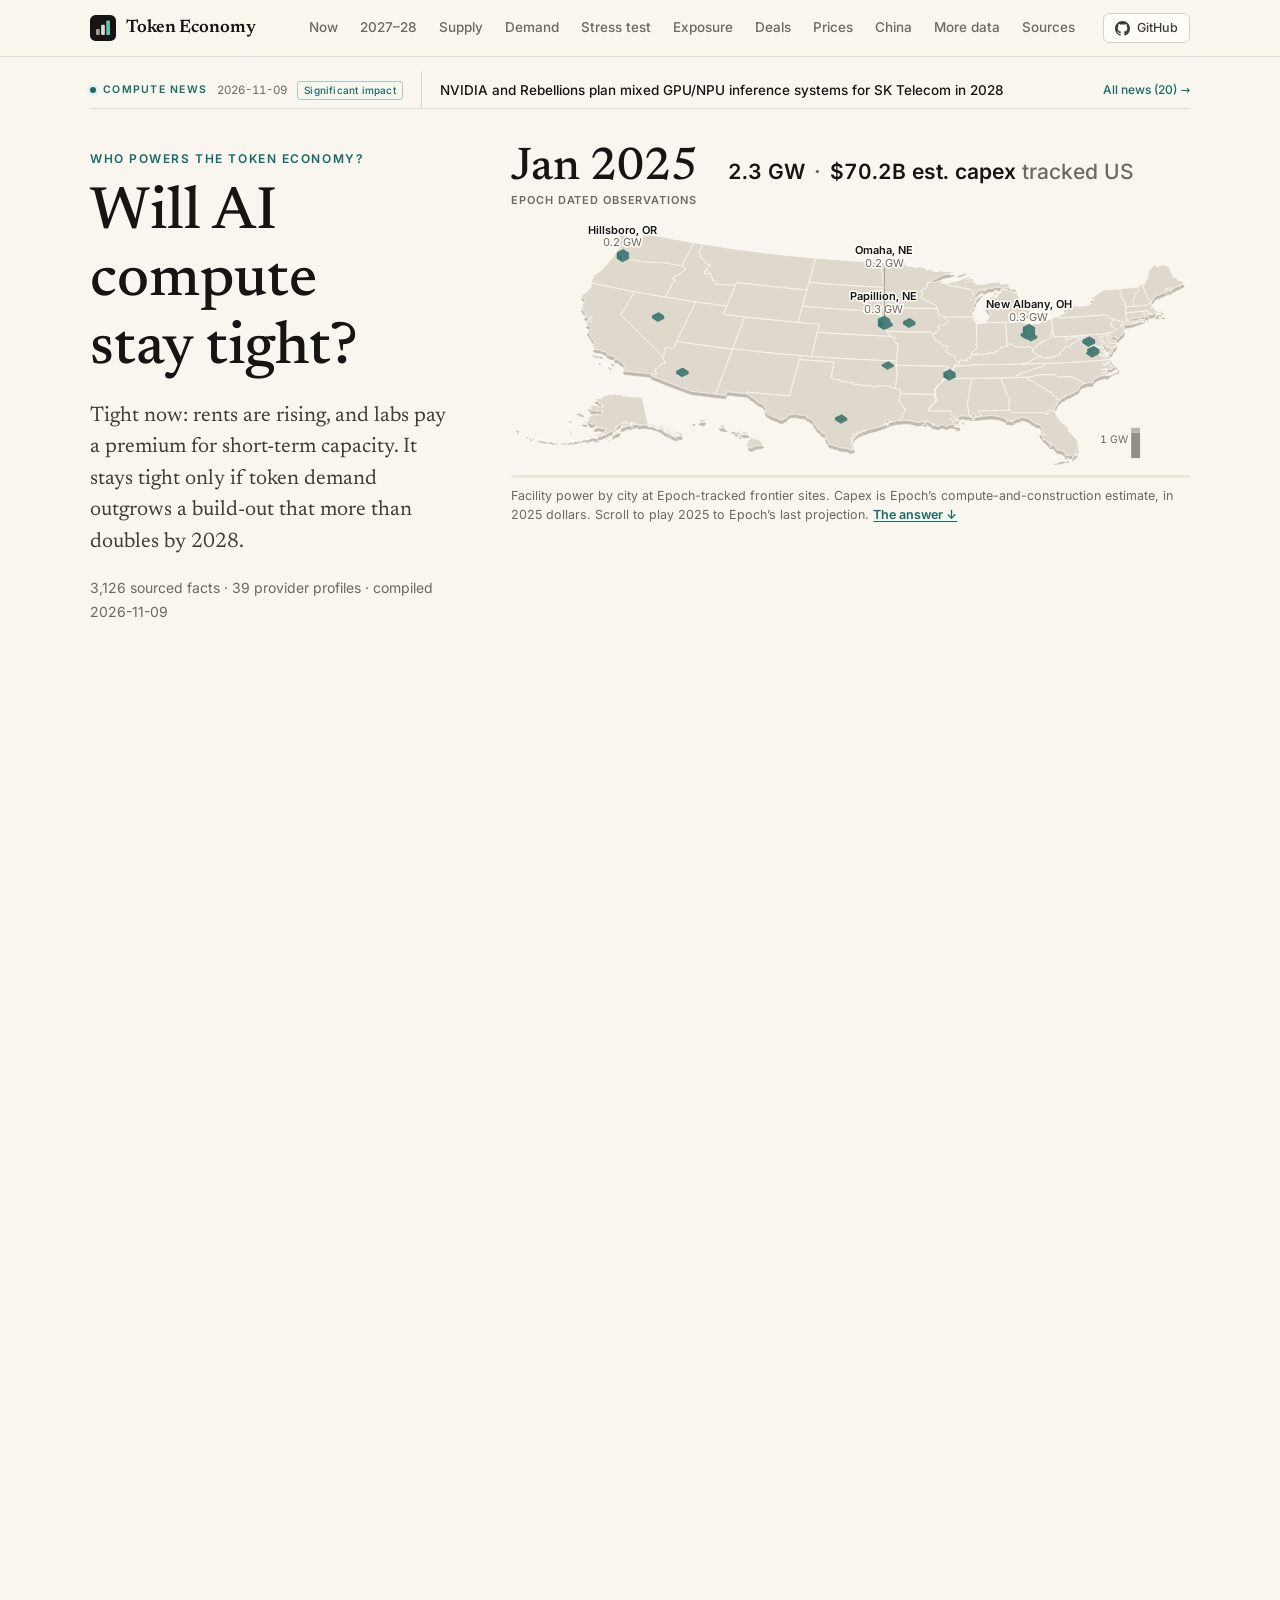
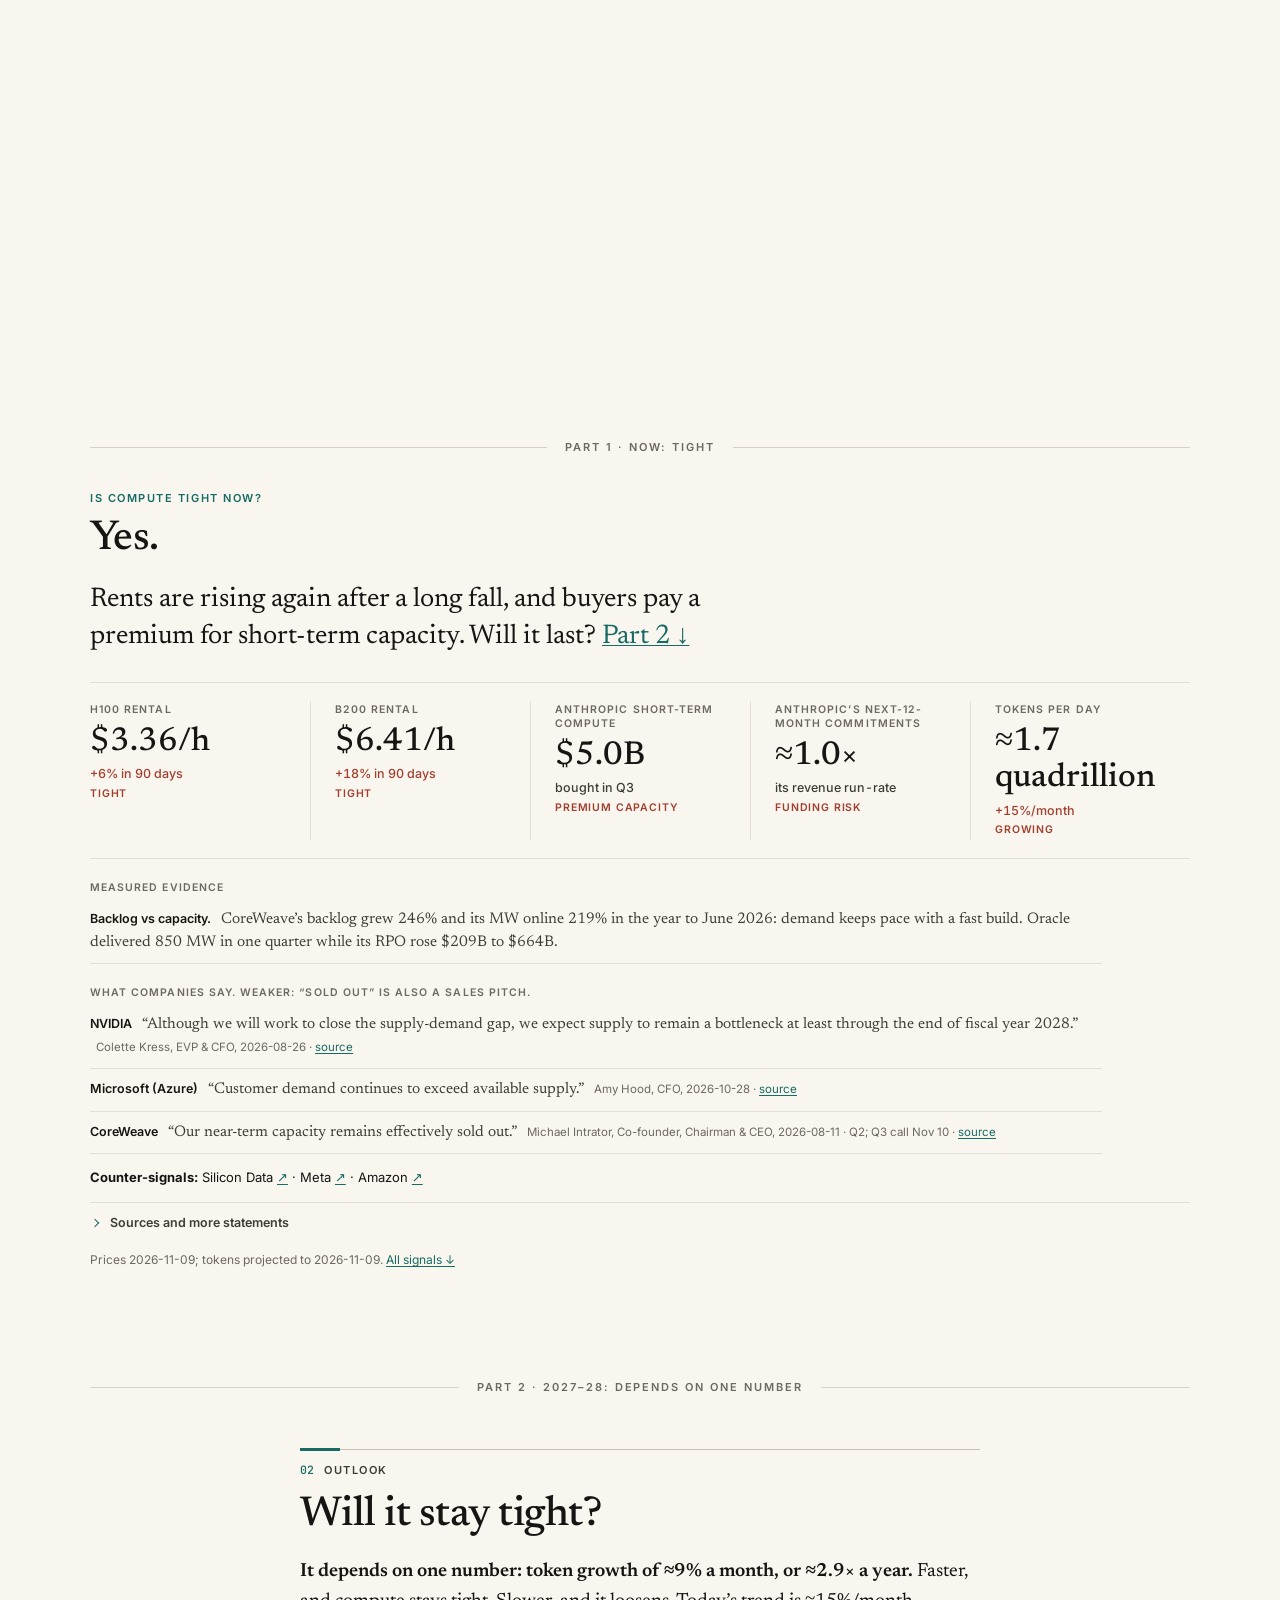
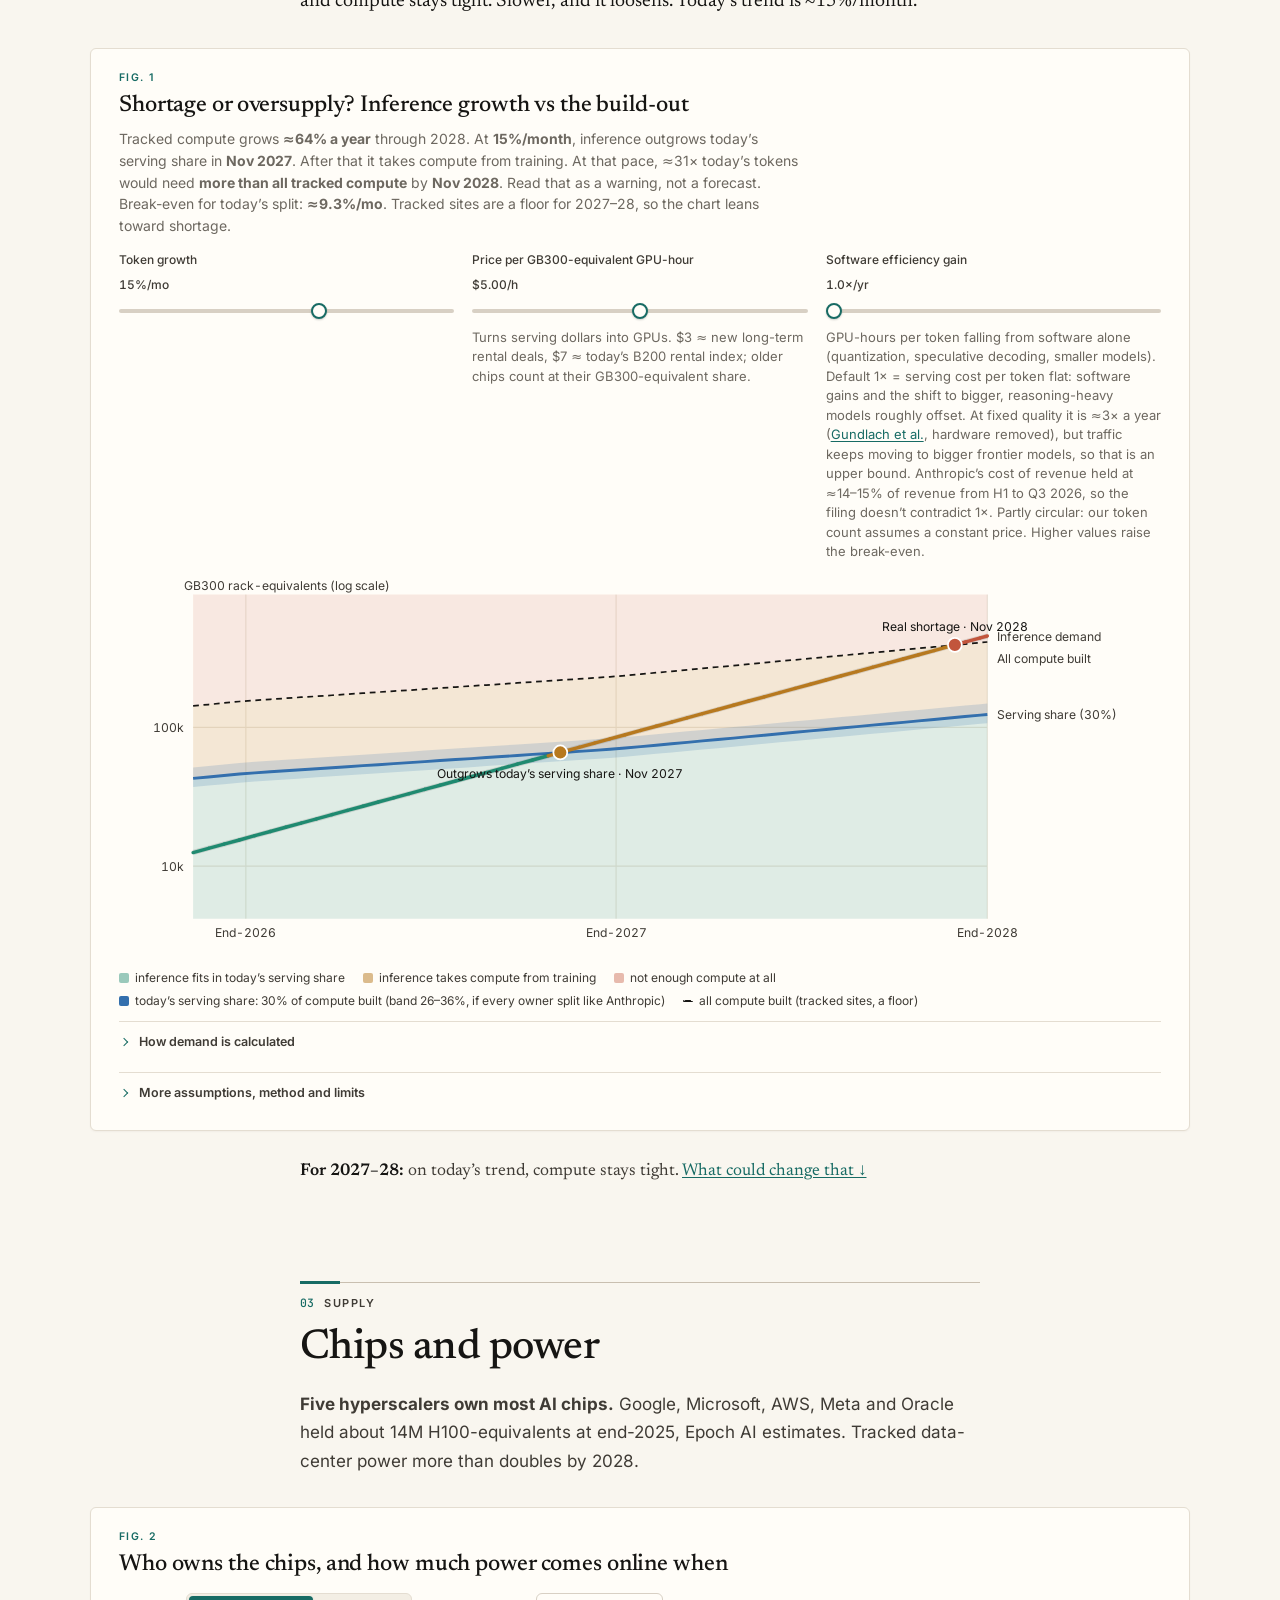
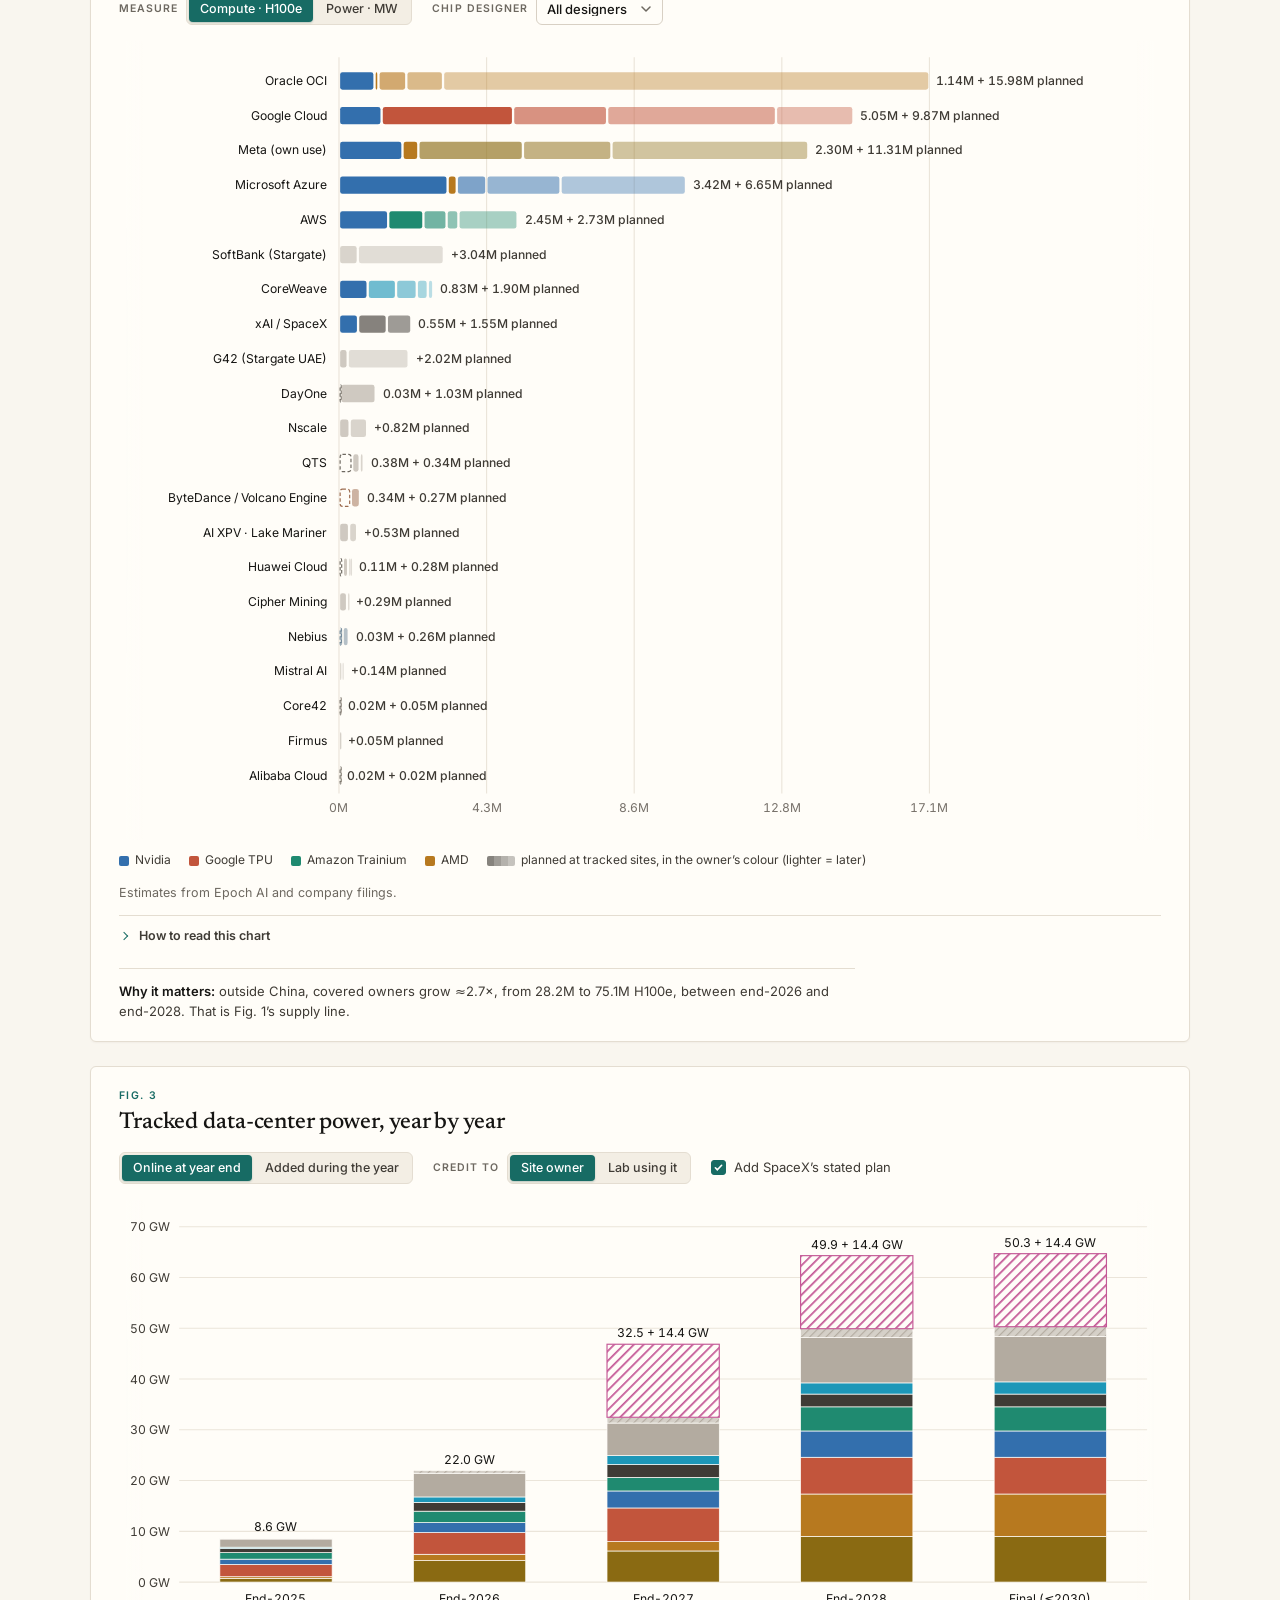
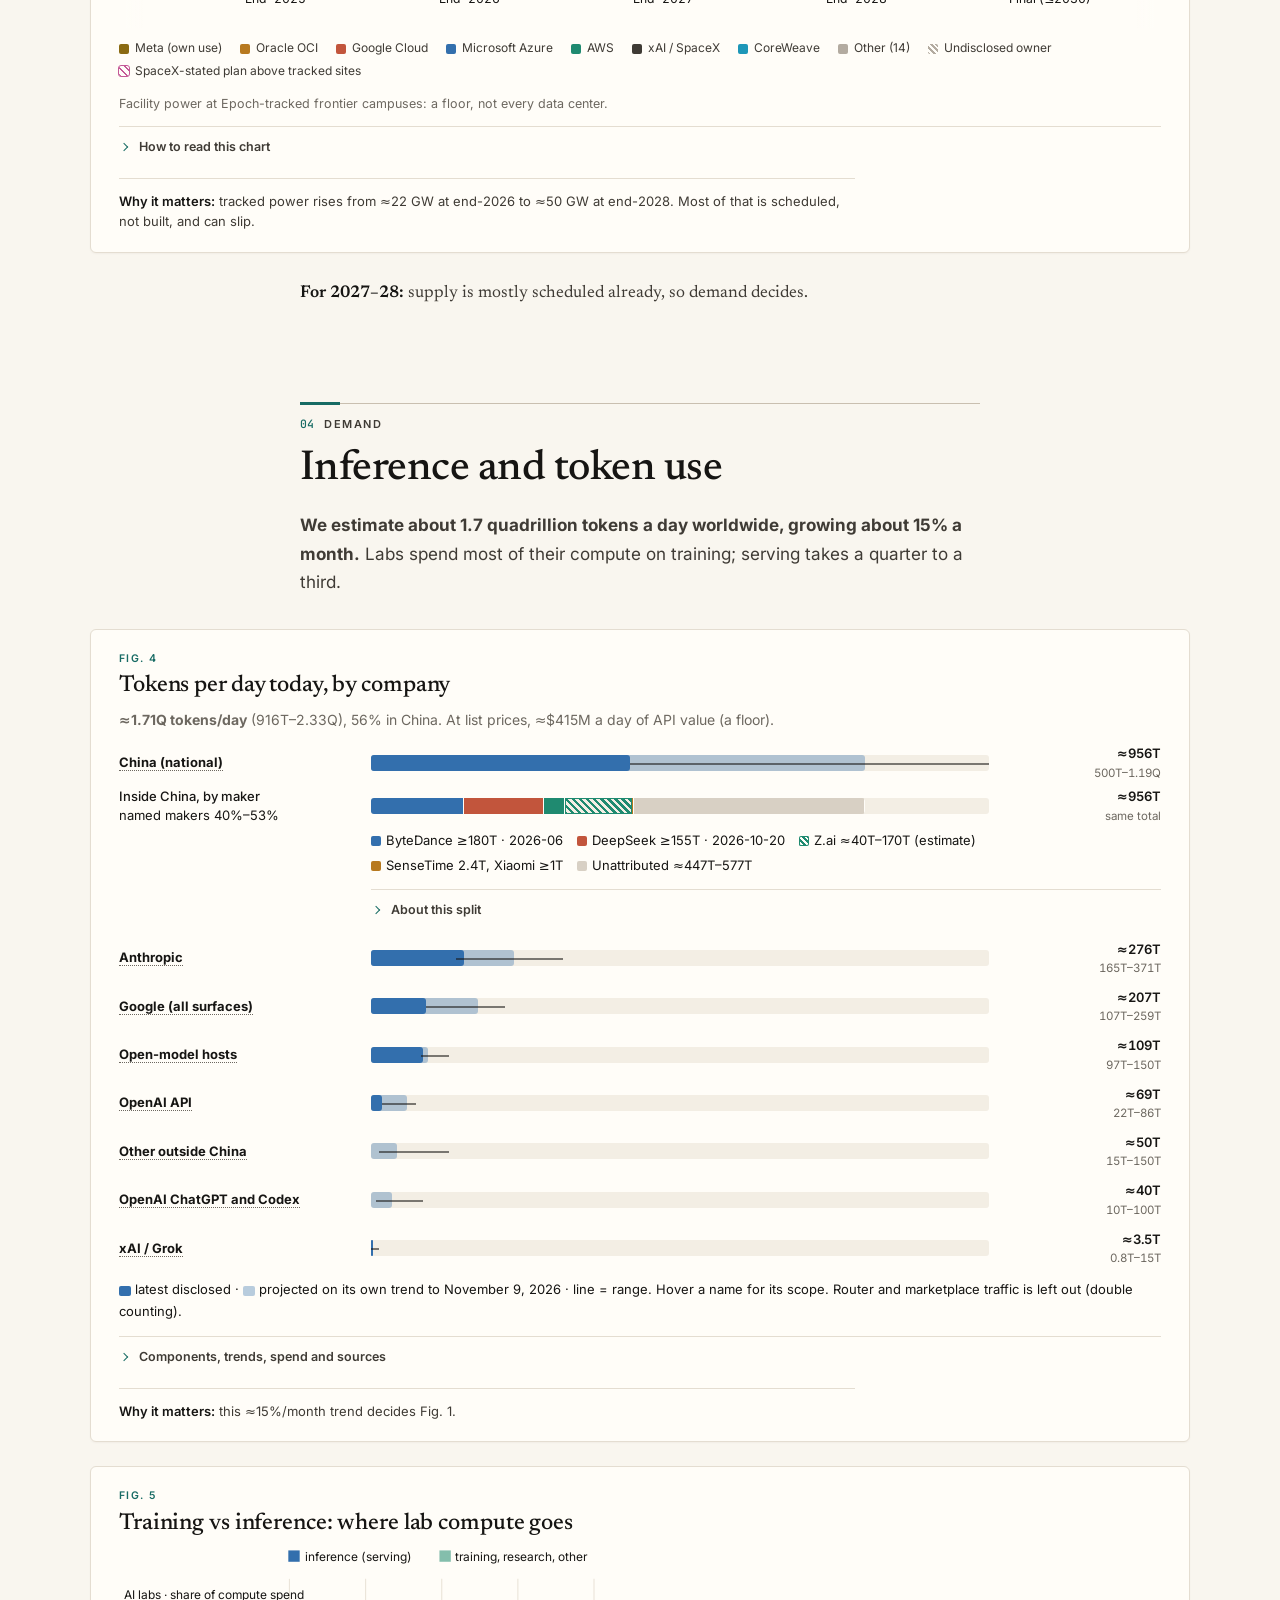
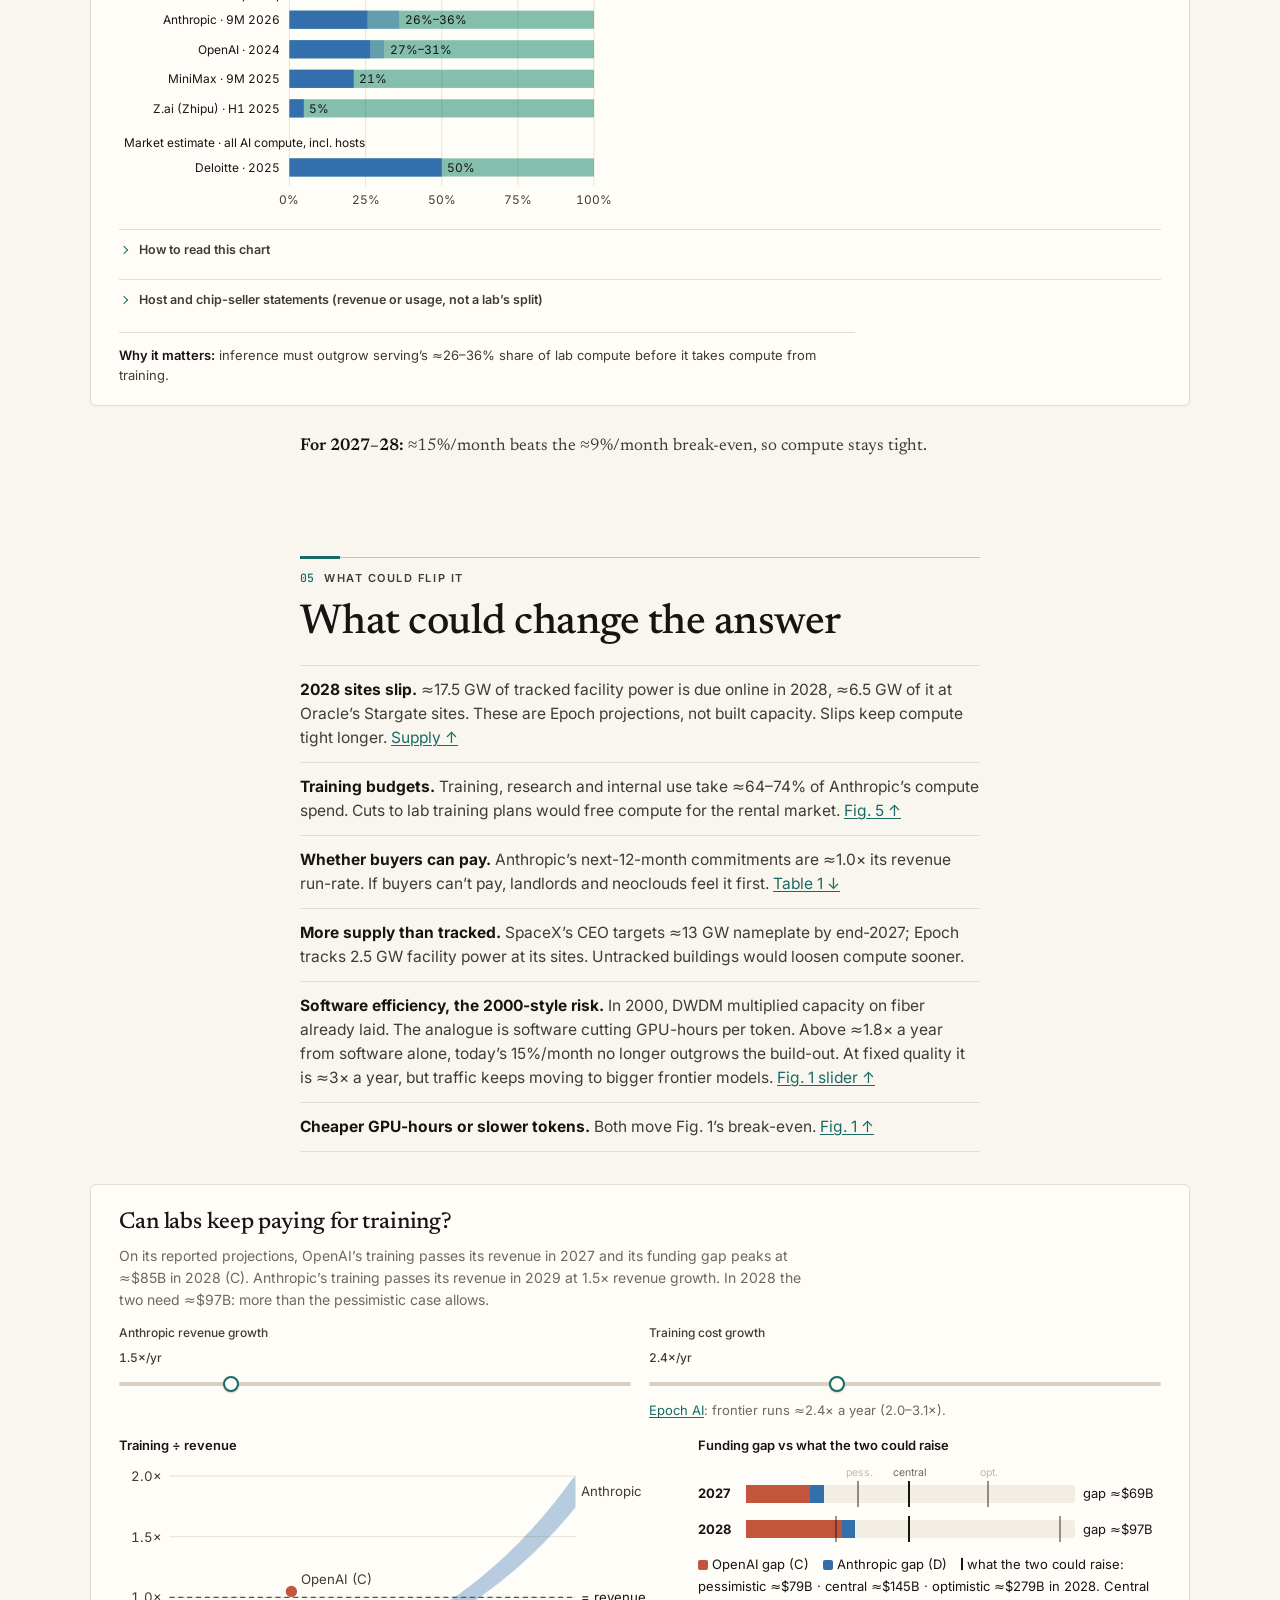
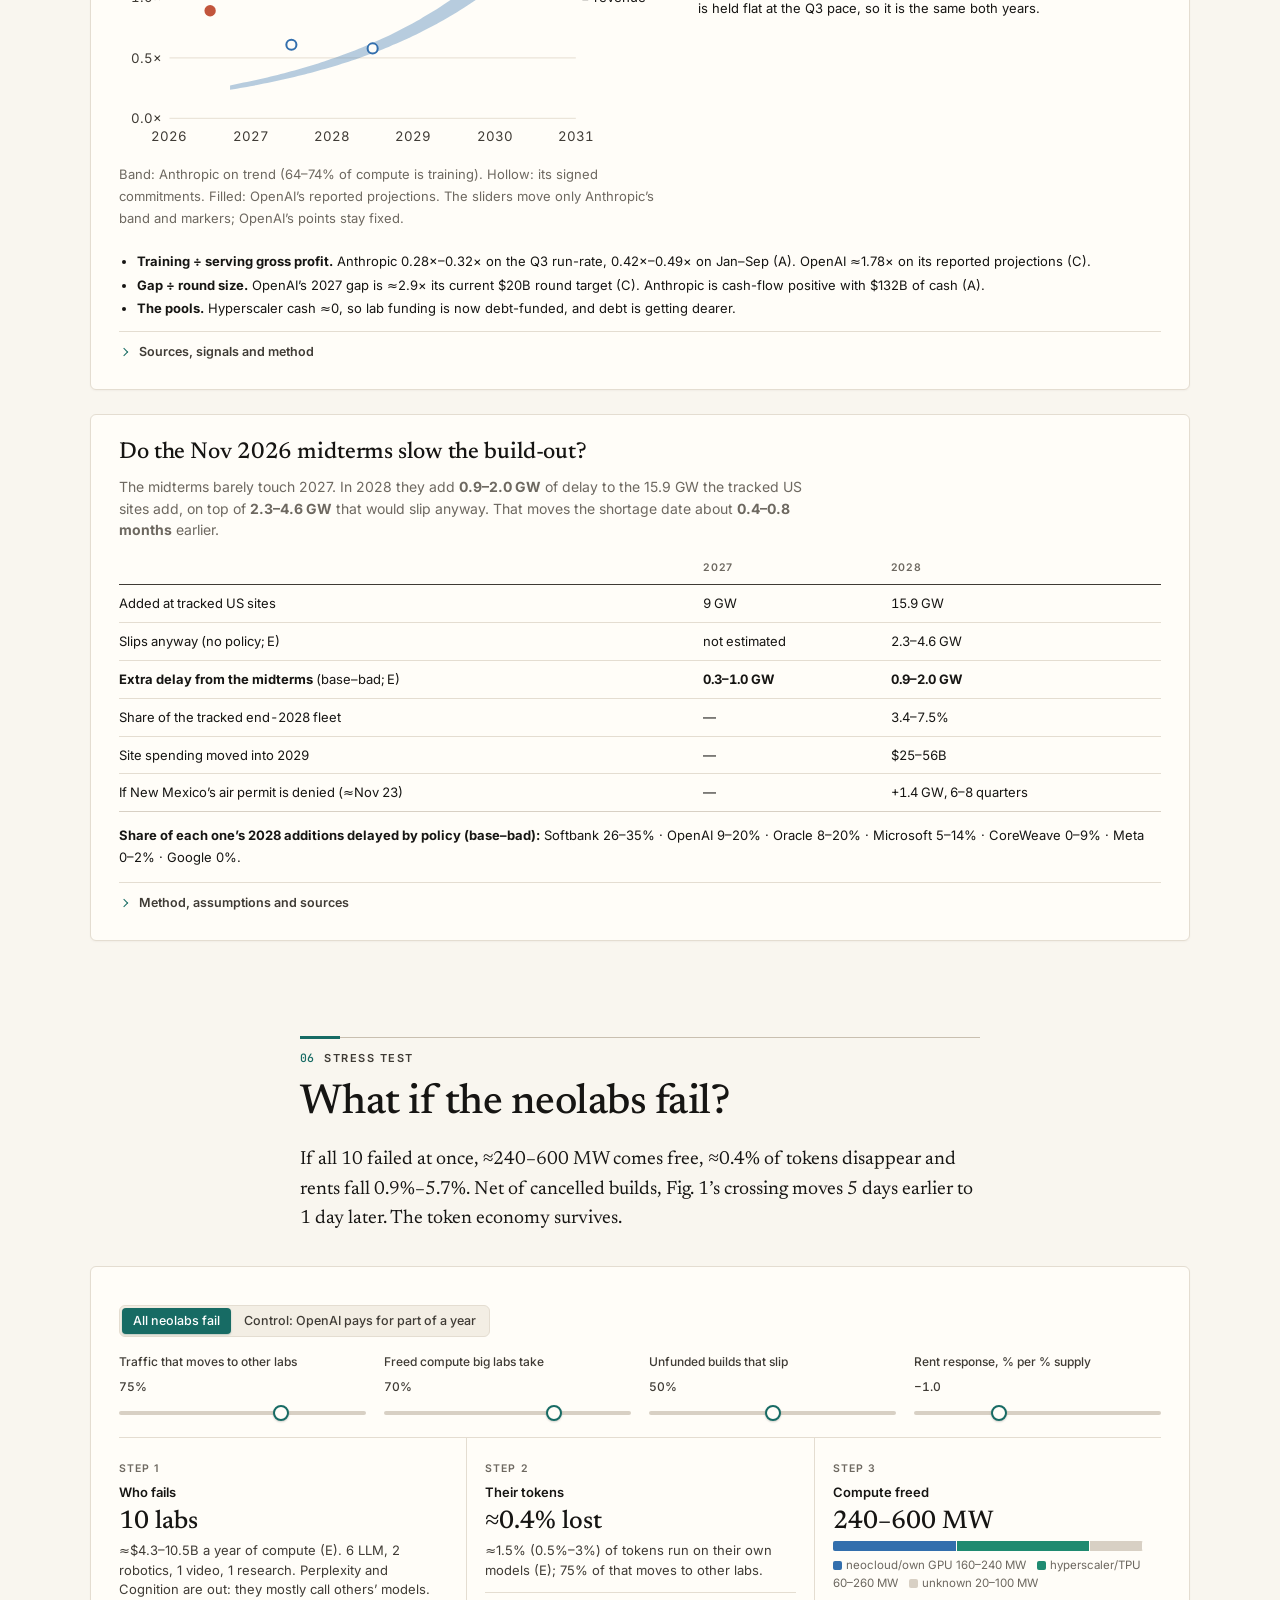
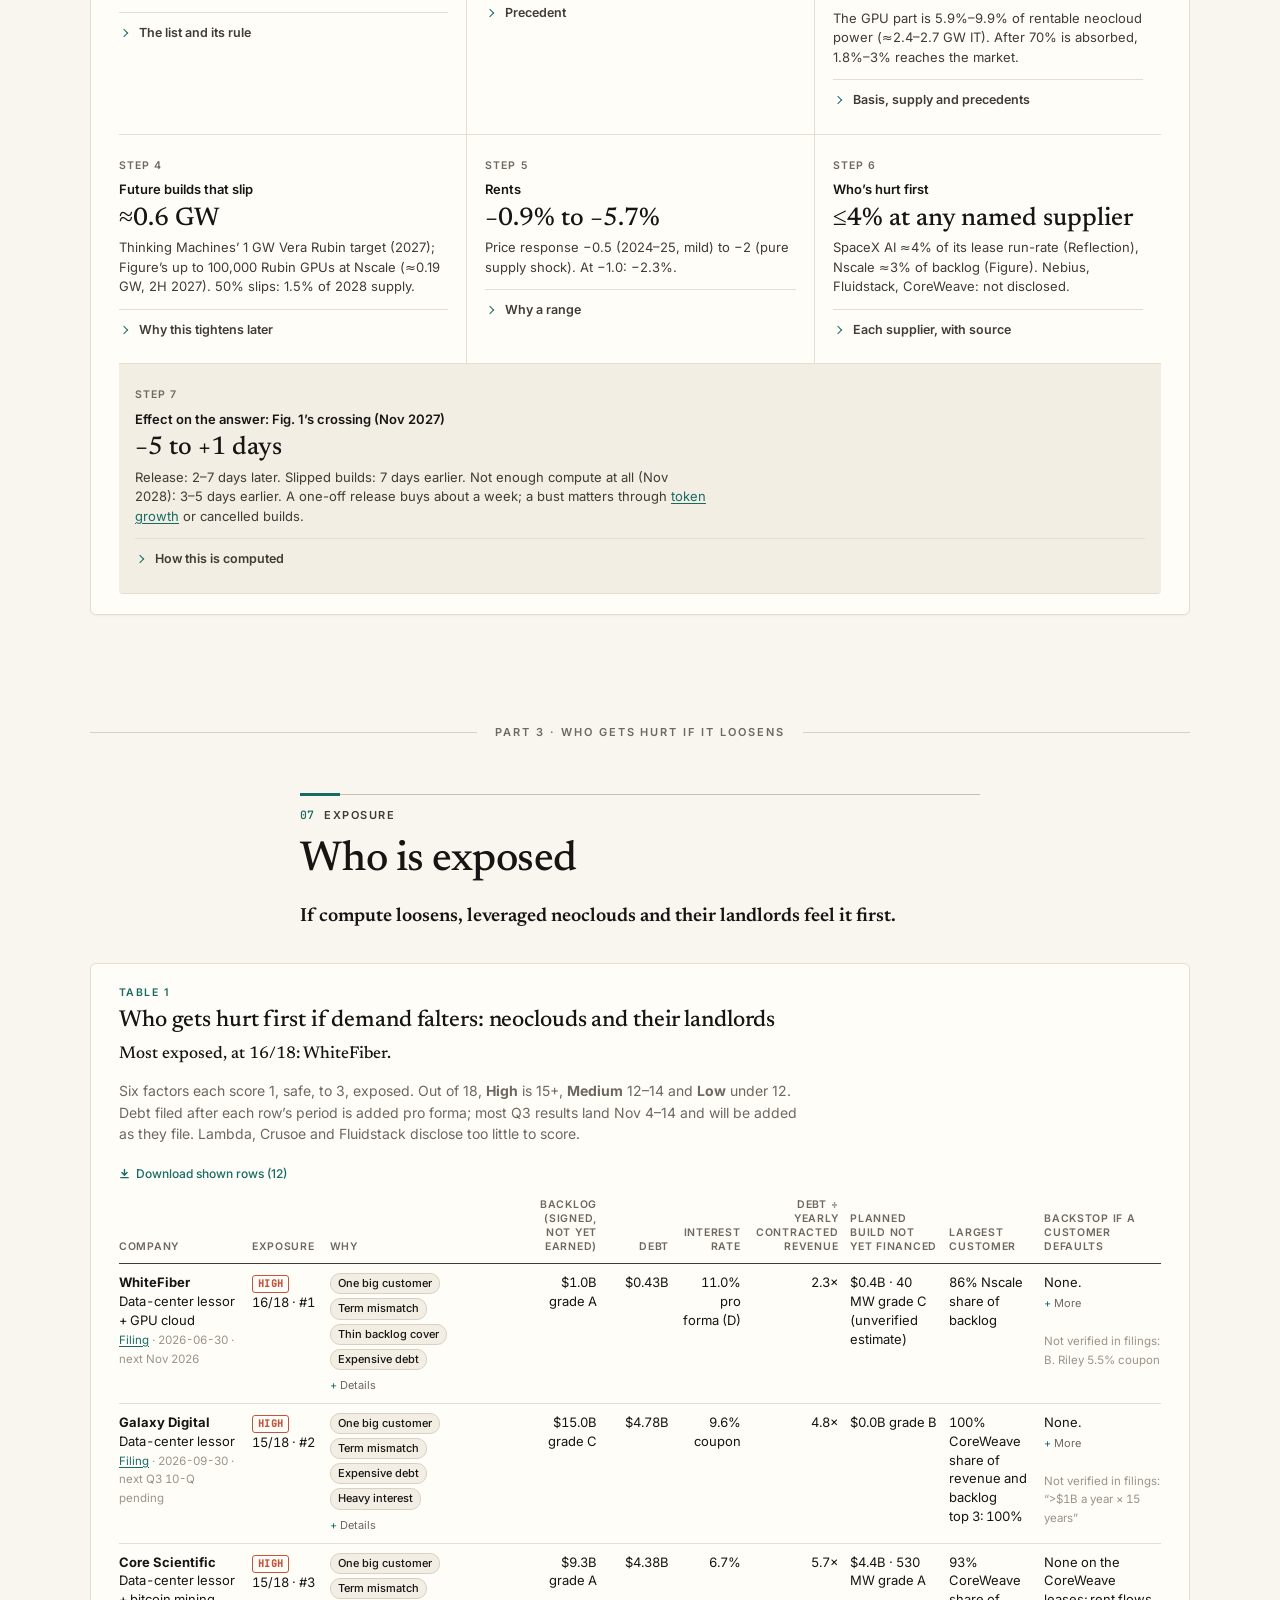
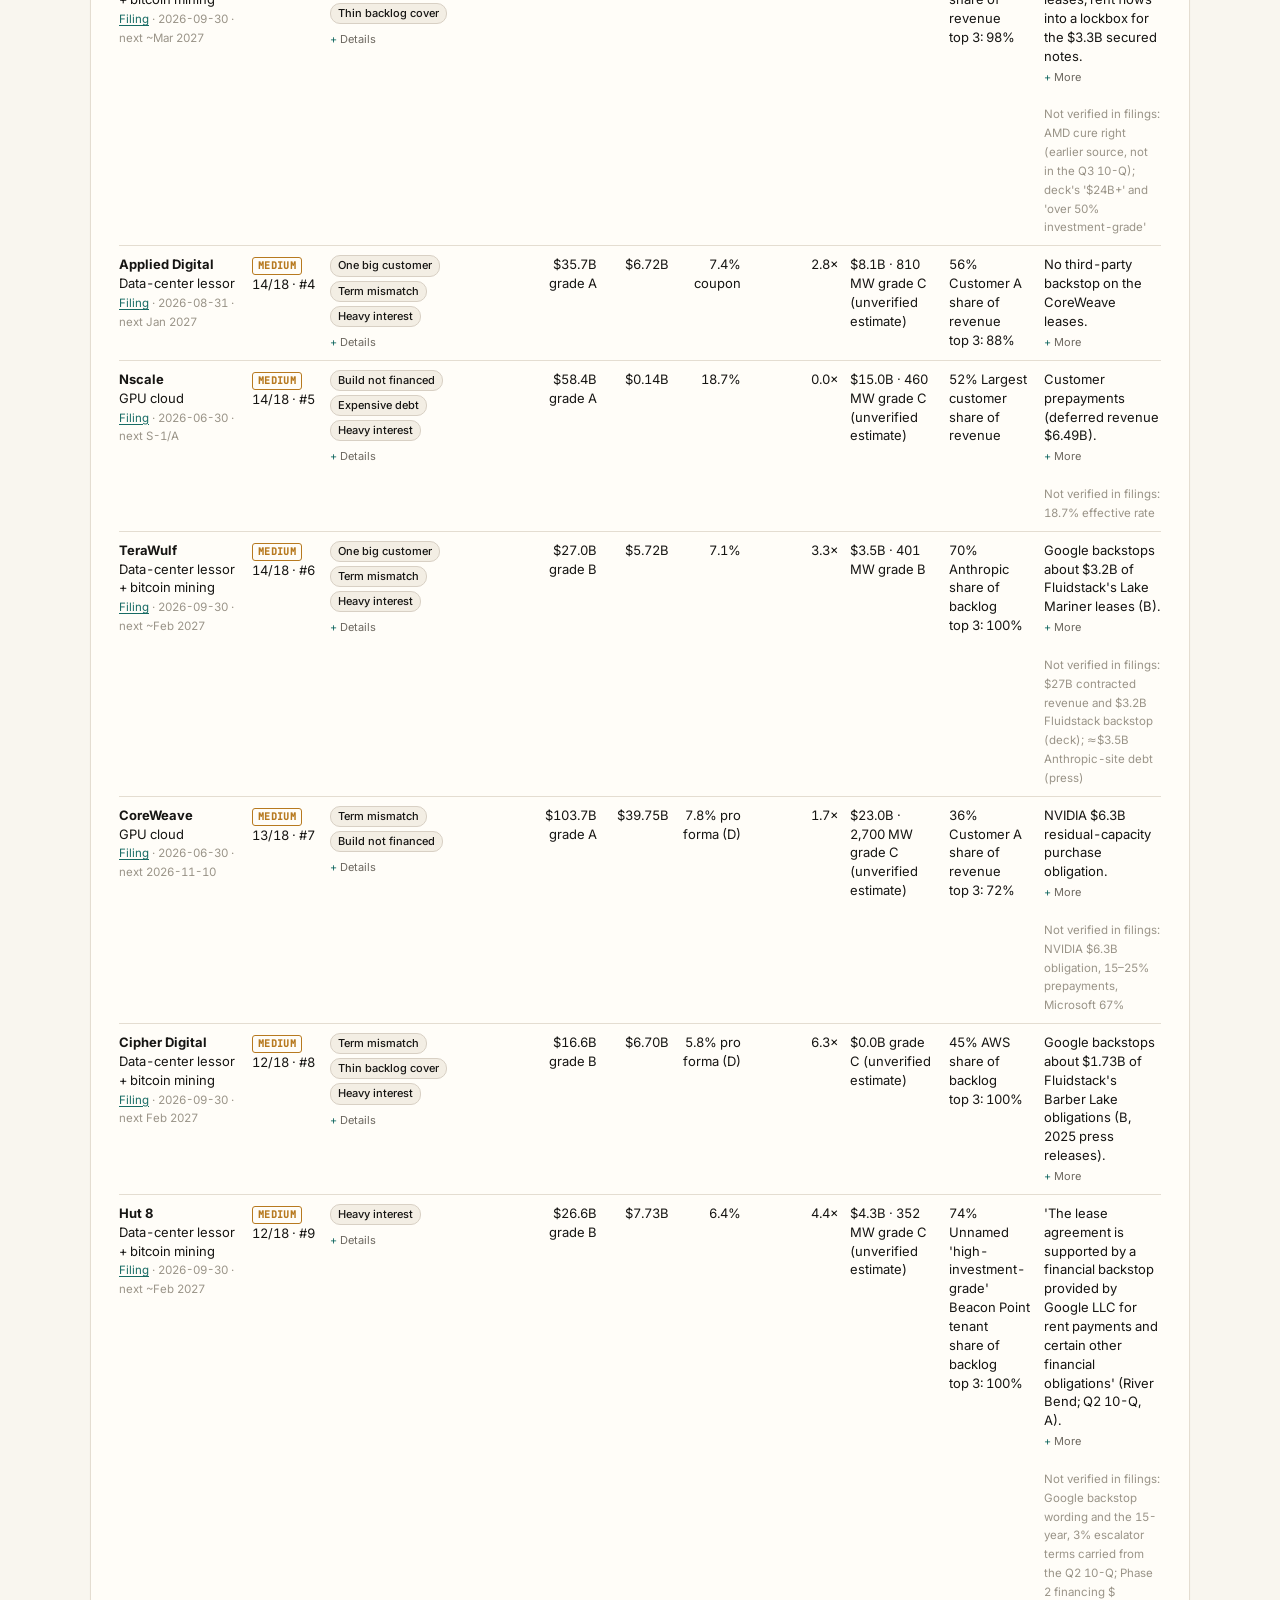
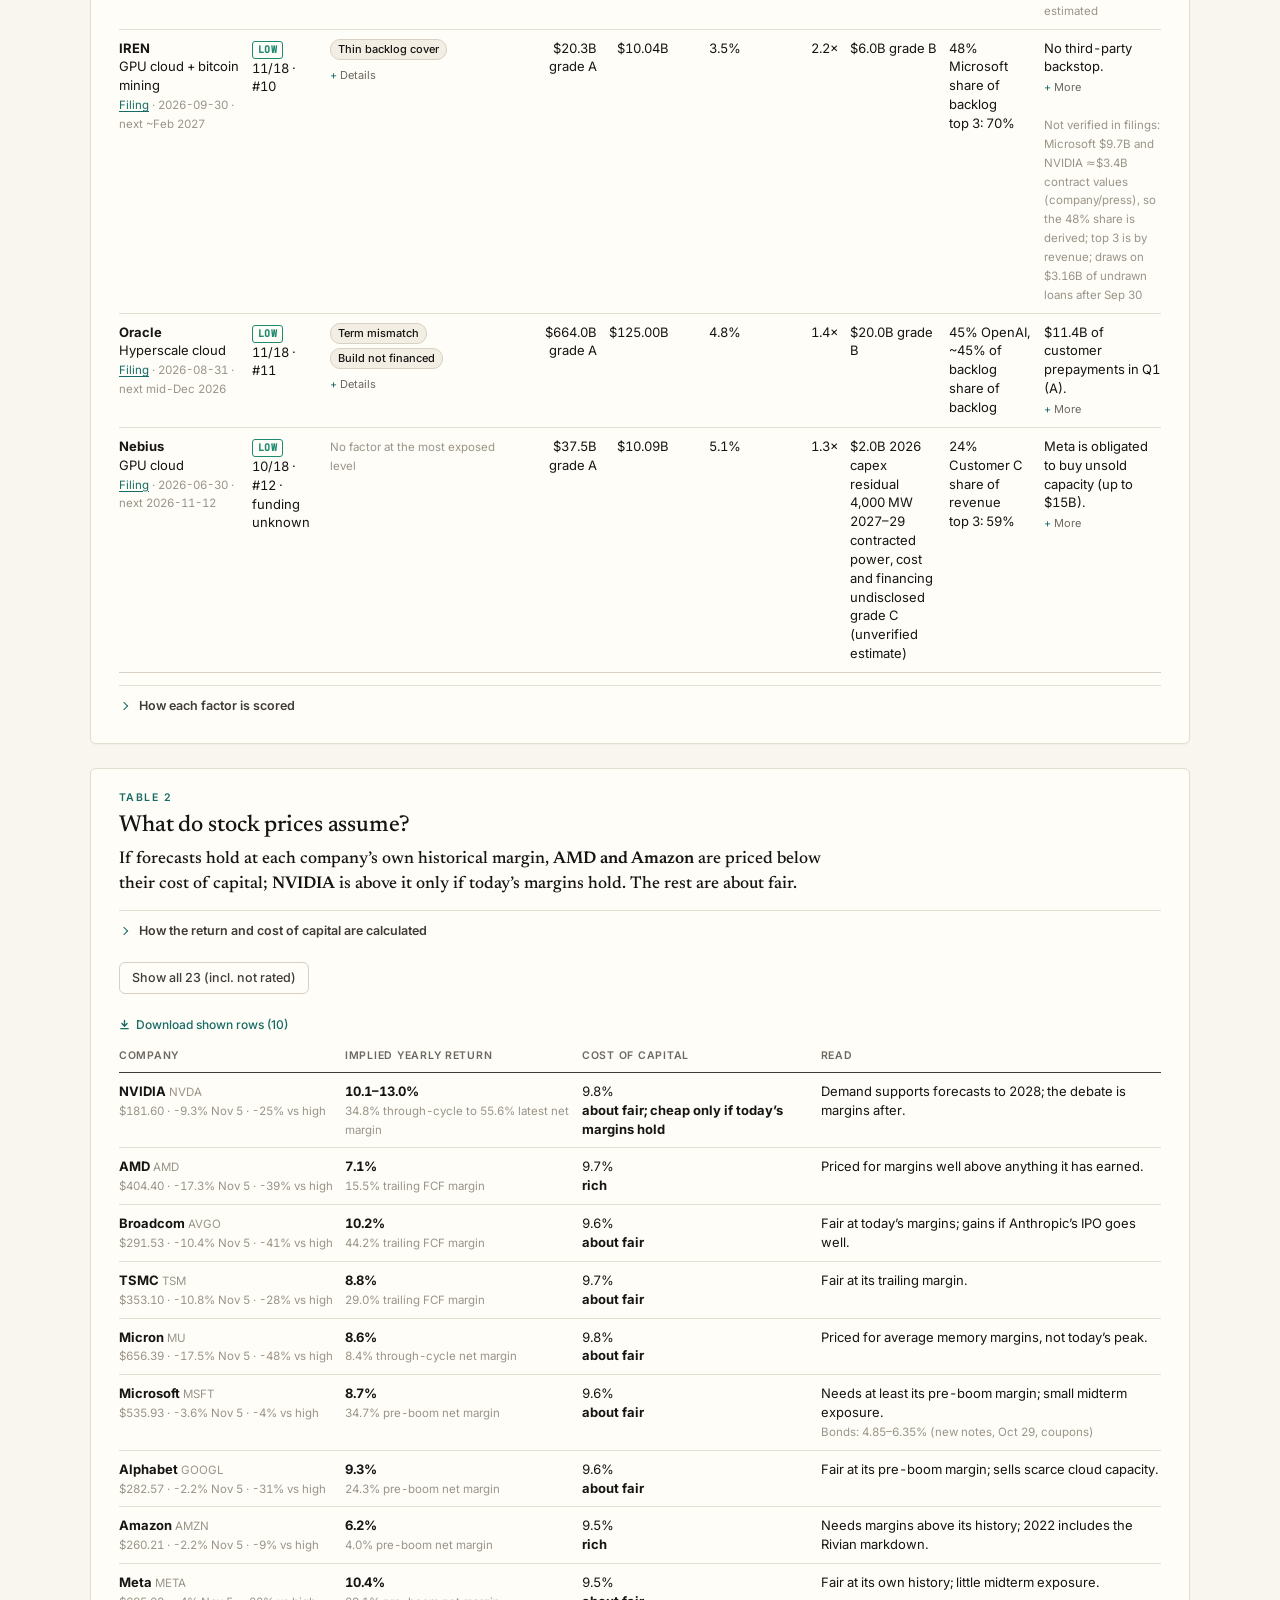
==== ai-compute-landscape.html @ fe8bfdc3 "Publish November 9 inference and campus-policy review" ====
<!doctype html>
<html lang="en">
<head>
<meta charset="utf-8">
<meta name="build" content="3647ebcec74c">
<script>(function(){var m=document.querySelector('meta[name=build]');if(!m||!m.content||location.protocol==='file:'||!window.fetch)return;fetch('version.json',{cache:'no-store'}).then(function(r){return r.ok?r.json():null}).then(function(v){var k='build-reload-'+(v&&v.build);if(v&&v.build&&v.build!==m.content&&!sessionStorage.getItem(k)){sessionStorage.setItem(k,'1');location.reload();}}).catch(function(){});})();</script>
<meta name="viewport" content="width=device-width, initial-scale=1">
<title>Will AI compute stay tight?</title>
<meta name="description" content="Who powers the Token Economy? Is AI compute tight now, and will it stay tight? Rents, commitments, token demand and the build-out to 2028, with every figure linked to its source.">
<meta property="og:title" content="Will AI compute stay tight?">
<meta name="twitter:card" content="summary">
<meta name="twitter:title" content="Will AI compute stay tight?">
<meta property="og:description" content="Explore AI chip ownership, cloud deals, GPU prices and reported token demand, with sources and an interactive DeepSeek capacity calculator.">
<meta property="og:type" content="website">
<meta property="og:url" content="https://hxu296.github.io/ai-compute-landscape/">
<link rel="icon" href="data:image/svg+xml,%3Csvg xmlns='http://www.w3.org/2000/svg' viewBox='0 0 28 28'%3E%3Crect width='28' height='28' rx='6' fill='%23161513'/%3E%3Crect x='6.5' y='15' width='4' height='6.5' rx='1' fill='%23fffdf8' fill-opacity='.6'/%3E%3Crect x='12' y='10.5' width='4' height='11' rx='1' fill='%23fffdf8' fill-opacity='.85'/%3E%3Crect x='17.5' y='6' width='4' height='15.5' rx='1' fill='%2366c2b1'/%3E%3C/svg%3E">
<style>
/* AI compute landscape. Editorial layout: warm paper, serif headlines, figure frames.
   Series colours validated with the dataviz checker against --paper (CVD ΔE ≥ 8.6, normal ≥ 18.5). */
@font-face { font-family: "Newsreader"; font-style: normal; font-weight: 400; font-display: swap; src: url([data-uri]) format("woff2"); }
@font-face { font-family: "Newsreader"; font-style: normal; font-weight: 500; font-display: swap; src: url([data-uri]) format("woff2"); }
@font-face { font-family: "Newsreader"; font-style: normal; font-weight: 600; font-display: swap; src: url([data-uri]) format("woff2"); }
@font-face { font-family: "Newsreader"; font-style: italic; font-weight: 400; font-display: swap; src: url([data-uri]) format("woff2"); }
@font-face { font-family: "Inter"; font-style: normal; font-weight: 400; font-display: swap; src: url([data-uri]) format("woff2"); }
@font-face { font-family: "Inter"; font-style: normal; font-weight: 500; font-display: swap; src: url([data-uri]) format("woff2"); }
@font-face { font-family: "Inter"; font-style: normal; font-weight: 600; font-display: swap; src: url([data-uri]) format("woff2"); }
@font-face { font-family: "Inter"; font-style: normal; font-weight: 700; font-display: swap; src: url([data-uri]) format("woff2"); }
@font-face { font-family: "JetBrains Mono"; font-style: normal; font-weight: 400; font-display: swap; src: url([data-uri]) format("woff2"); }
@font-face { font-family: "JetBrains Mono"; font-style: normal; font-weight: 500; font-display: swap; src: url([data-uri]) format("woff2"); }

:root {
  color-scheme: light;
  --bg: #f9f6ef; --paper: #fffdf8; --ink: #161513; --ink-2: #3f3b35; --muted: #6d6860; --faint: #9a9488;
  --line: #d8d0c4; --grid: #ebe5da; --wash: #f3eee4; --code-bg: #f0ebe2;
  --accent: #176b64; --accent-wash: #e3efec; --accent-2: #a33e2d;
  /* Chart series: the same eight hues, red/magenta/purple/blue calmed (dataviz validator vs --paper: worst adjacent CVD ΔE 8.5, normal-vision 16.9, all ≥ 3:1). */
  --s1: #336fad; --s2: #c2553c; --s3: #1f8a70; --s4: #b7791f; --s5: #6a54aa; --s6: #c45896; --s7: #8a6a12; --s8: #1d97b8;
  /* hero map: one neutral land colour (from --line) and one column colour */
  --map-column: #2c7a70;
  /* chart typography: one size for ticks/labels/values at the rendered scale of a 900-unit chart (≈12px) */
  --chart-fs: 10.5px; --chart-axis: #77716a;
  /* company identity colours beyond the eight series hues, the neutral for every other company, and chip designers */
  --c-xai: #3f3b35; --c-nebius: #6d8596; --c-bytedance: #9c6b4e; --c-other: #b3aba0;
  --d-nvidia: var(--s1); --d-google: var(--s2); --d-amazon: var(--s3); --d-amd: var(--s4); --d-huawei: var(--s7);
  /* role aliases used by the chart code */
  --surface-0: var(--bg); --surface-1: var(--paper); --surface-2: var(--wash); --border: var(--line);
  --text-primary: var(--ink); --text-secondary: var(--ink-2); --text-muted: var(--muted);
  --serif: "Newsreader", Georgia, "Times New Roman", serif;
  --sans: "Inter", system-ui, -apple-system, "Segoe UI", sans-serif;
  --mono: "JetBrains Mono", ui-monospace, SFMono-Regular, Menlo, monospace;
  --measure: 680px; --wide: 1100px; --gutter: clamp(16px, 4vw, 40px);
  /* design system: one set of radii, rules and control sizes for every figure */
  --rule: #c9bfb0; --line-soft: #e4ddd1; --accent-ink: #0f514b; --accent-soft: #cfe3de;
  --r-frame: 6px; --r-ctl: 6px; --ctl-h: 32px; --nav-h: 56px; --hero-w: 1180px;
}
*, *::before, *::after { box-sizing: border-box; }
html { -webkit-text-size-adjust: 100%; scroll-padding-top: 24px; scroll-behavior: smooth; }
body { margin: 0; background: var(--bg); color: var(--ink); font: 400 17px/1.68 var(--sans); font-feature-settings: "cv11", "ss01";
  -webkit-font-smoothing: antialiased; overflow-x: clip; }
a { color: var(--accent); text-decoration-thickness: 1px; text-underline-offset: 2px; }
a:hover { color: var(--ink); }
:focus-visible { outline: 2px solid var(--accent); outline-offset: 2px; border-radius: 3px; }
::selection { background: #f2d7cf; }
button, select { font: inherit; }

/* masthead: one sticky bar (brand, section links, repository) with the reading-progress line on its lower edge */
.masthead { position: sticky; top: 0; z-index: 30; background: rgba(249, 246, 239, .94); border-bottom: 1px solid var(--line-soft);
  -webkit-backdrop-filter: saturate(1.4) blur(10px); backdrop-filter: saturate(1.4) blur(10px); }
.masthead-bar { max-width: var(--hero-w); height: var(--nav-h); margin: 0 auto; padding: 0 var(--gutter); display: flex; align-items: center; gap: 28px; }
.masthead .brand { display: inline-flex; align-items: center; gap: 10px; flex: none; color: var(--ink); text-decoration: none; border-radius: 4px; }
.brand-mark { width: 26px; height: 26px; display: block; flex: none; }
.brand-name { font: 600 18px/1 var(--serif); letter-spacing: -.005em; white-space: nowrap; }
.masthead .brand:hover .brand-name { color: var(--accent-ink); }
.masthead-nav { display: flex; align-items: stretch; gap: 22px; height: 100%; margin-left: auto; min-width: 0; overflow-x: auto; scrollbar-width: none; }
.masthead-nav::-webkit-scrollbar { display: none; }
.masthead-nav a { position: relative; display: flex; align-items: center; flex: none; font: 500 13.5px/1 var(--sans); color: var(--muted); text-decoration: none; white-space: nowrap; }
.masthead-nav a:hover { color: var(--ink); }
.masthead-nav a[aria-current] { color: var(--ink); }
.masthead-nav a[aria-current]::after { content: ""; position: absolute; left: 0; right: 0; bottom: -1px; height: 2px; background: var(--ink); }
.masthead-nav a:focus-visible { outline-offset: -2px; }
.repo-link { display: inline-flex; align-items: center; gap: 7px; flex: none; height: 30px; padding: 0 11px; border: 1px solid var(--line); border-radius: var(--r-ctl);
  font: 500 12.5px/1 var(--sans); color: var(--ink-2); text-decoration: none; background: var(--paper); }
.repo-link svg { width: 15px; height: 15px; display: block; }
.repo-link:hover { color: var(--ink); border-color: var(--ink-2); }
.reading-progress { position: absolute; left: 0; bottom: -1px; height: 2px; width: 0; background: var(--accent); pointer-events: none; }
@media (max-width: 1060px) { .masthead-bar { gap: 20px; } .masthead-nav { gap: 18px; } .brand-name { font-size: 17px; } }
@media (max-width: 860px) { :root { --nav-h: 48px; } }
@media (max-width: 1000px) {
  .masthead-bar { gap: 14px; padding-right: 12px; }
  .brand-name { display: none; }
  .masthead-nav { margin-left: 0; flex: 1; gap: 18px; padding: 0 6px;
    -webkit-mask-image: linear-gradient(90deg, transparent 0, #000 10px, #000 calc(100% - 22px), transparent); mask-image: linear-gradient(90deg, transparent 0, #000 10px, #000 calc(100% - 22px), transparent); }
  .masthead-nav a { font-size: 13px; }
  .repo-link { width: 32px; padding: 0; justify-content: center; }
  .repo-link span { display: none; }
}

/* hero */
.hero { max-width: var(--hero-w); margin: 0 auto; padding: 36px var(--gutter) 28px; display: grid; grid-template-columns: minmax(0, 0.7fr) minmax(0, 1.3fr);
  grid-template-areas: "head map" "text map"; grid-template-rows: auto 1fr; gap: 0 56px; align-items: start; align-content: start; }
.hero-head { grid-area: head; padding-top: 6px; } .hero-text { grid-area: text; } .hero-map { grid-area: map; }
.kicker { font: 600 12px/1.35 var(--sans); letter-spacing: .13em; text-transform: uppercase; color: var(--accent); }
.hero h1 { font: 500 clamp(38px, 5.2vw, 60px)/1.04 var(--serif); letter-spacing: -.015em; margin: 14px 0 18px; }
.hero .dek { font: 400 21px/1.5 var(--serif); color: var(--ink-2); margin: 0 0 18px; max-width: 34em; }
.hero .byline { font-size: 14px; color: var(--muted); }
.hero figure { margin: 0; }
.hero figure svg { width: 100%; height: auto; display: block; overflow: visible; }

.asof { font-size:13px;color:var(--muted);margin:10px 0 }

/* prose + chapters */
main { padding-bottom: 24px; }
.prose { max-width: var(--measure); margin: 0 auto; padding: 0 var(--gutter); box-sizing: content-box; }
.prose p { margin: 0 0 1em; }
.chapter > .prose p, .inference-tokens .prose p { color: var(--ink-2); }
.prose p.lede { font: 400 20px/1.6 var(--serif); color: var(--ink-2); }
/* "How to read the tags": a quiet definition list between rules, not a callout card */
.legend-box { border-block: 1px solid var(--line-soft); padding: 14px 0 16px; margin: 8px 0 24px; font-size: 14px; line-height: 1.5; }
.legend-box dl { display: grid; grid-template-columns: max-content 1fr; gap: 8px 14px; margin: 10px 0 0; align-items: baseline; }
.legend-box dt, .legend-box dd { margin: 0; } .legend-box dd { color: var(--ink-2); } .legend-box dt .badge { margin-left: 0; }
.legend-box .h { font: 600 10.5px/1.2 var(--sans); letter-spacing: .12em; text-transform: uppercase; color: var(--muted); }
.part-title { max-width: var(--wide); margin: 112px auto 0; padding: 0 var(--gutter); box-sizing: content-box;
  font: 600 11px/1 var(--sans); letter-spacing: .18em; text-transform: uppercase; color: var(--muted); display: flex; align-items: center; gap: 18px; }
.part-title::before, .part-title::after { content: ""; flex: 1; height: 1px; background: var(--line); }
.chapter { padding-top: 96px; }
.part-title + .chapter { padding-top: 56px; }
/* section header: an accent tab on a hairline, then number + name, headline and intro prose */
.chapter .label { position: relative; display: flex; align-items: baseline; gap: 10px; padding-top: 14px; border-top: 1px solid var(--rule); margin-bottom: 16px;
  font: 600 11px/1 var(--sans); letter-spacing: .14em; text-transform: uppercase; color: var(--ink-2); }
.chapter .label::before { content: ""; position: absolute; left: 0; top: -2px; width: 40px; height: 3px; background: var(--accent); }
.chapter .label .num { font: 500 11.5px/1 var(--mono); letter-spacing: 0; color: var(--accent); }
.chapter h2 { font: 500 clamp(31px, 3.4vw, 42px)/1.12 var(--serif); letter-spacing: -.012em; margin: 0 0 18px; text-wrap: balance; }

/* figures: one frame, one head (number label, serif title, sans subtitle), one rhythm */
.fig { max-width: var(--wide); margin: 32px auto 0; padding: 0 var(--gutter); box-sizing: content-box; }
.fig + .fig, .fig + details, details + .fig { margin-top: 24px; }
.fig-frame { background: var(--paper); border: 1px solid var(--line-soft); border-radius: var(--r-frame); padding: 24px 28px 20px; box-shadow: 0 1px 2px rgba(40, 32, 20, .04); }
.fig-head { display: block; margin: 0 0 8px; }
.fig-head:has(> .fig-no:only-child) { margin-bottom: 0; }
.fig-no { display: block; font: 600 10.5px/1 var(--sans); letter-spacing: .14em; text-transform: uppercase; color: var(--accent); margin: 0 0 8px; white-space: nowrap; }
.fig-title, .fig-head h2, .fig-head h3 { font: 500 23px/1.24 var(--serif); letter-spacing: -.005em; margin: 0; color: var(--ink); text-wrap: balance; }
.fig-frame > .fig-title { margin-bottom: 8px; }
.fig-frame > .fig-head:not(:first-child) { margin-top: 32px; padding-top: 26px; border-top: 1px solid var(--line-soft); }
.fig + .fig[style] { margin-top: 24px !important; }
.fig-sub { font-size: 14px; line-height: 1.55; color: var(--muted); margin: 0 0 14px; max-width: 76ch; }
.fig-sub:empty { display: none; }
.fig-controls, .controls { display: flex; flex-wrap: wrap; align-items: center; gap: 10px 20px; margin: 14px 0 16px; font-size: 13px; color: var(--ink-2); }
.fig-controls + .fig-controls { margin-top: -6px; }
.fig-controls label:not(.ctl-label) { display: inline-flex; align-items: center; gap: 8px; }
.ctl { display: inline-flex; align-items: center; gap: 8px; }
.ctl-label { font: 600 10.5px/1.2 var(--sans); letter-spacing: .1em; text-transform: uppercase; color: var(--muted); white-space: nowrap; }

/* controls: segmented buttons, buttons, selects, inputs, sliders and checkboxes share one look */
.seg { display: inline-flex; flex-wrap: wrap; gap: 2px; padding: 2px; background: var(--wash); border: 1px solid var(--line-soft); border-radius: var(--r-ctl); }
.seg button { display: inline-flex; align-items: center; height: 26px; padding: 0 11px; font: 500 12.5px/1 var(--sans); color: var(--ink-2); background: transparent;
  border: 0; border-radius: 4px; cursor: pointer; white-space: nowrap; transition: background-color .12s, color .12s; }
.seg button:hover { color: var(--ink); background: rgba(22, 21, 19, .06); }
.seg button.on, .seg button[aria-pressed="true"].on { color: #fff; background: var(--accent); box-shadow: 0 1px 2px rgba(15, 81, 75, .25); }
.seg button:focus-visible { outline-offset: 1px; }
.seg.controls { display: inline-flex; gap: 2px; margin: 12px 0; }
.btn, #dealReset, button.ctl, .fig-controls > button, .table-tools > button, #flowMotion, #flowReset {
  display: inline-flex; align-items: center; justify-content: center; gap: 6px; height: var(--ctl-h); padding: 0 12px; font: 500 12.5px/1 var(--sans); color: var(--ink-2);
  background: var(--paper); border: 1px solid var(--line); border-radius: var(--r-ctl); cursor: pointer; white-space: nowrap; transition: border-color .12s, color .12s; }
.btn:hover, #dealReset:hover, button.ctl:hover, .fig-controls > button:hover, .table-tools > button:hover, #flowMotion:hover, #flowReset:hover { color: var(--ink); border-color: var(--ink-2); }
select { -webkit-appearance: none; appearance: none; height: var(--ctl-h); max-width: 100%; padding: 0 30px 0 10px; font: 500 13px/1 var(--sans); color: var(--ink);
  background: var(--paper) url("data:image/svg+xml,%3Csvg xmlns='http://www.w3.org/2000/svg' width='10' height='6' viewBox='0 0 10 6'%3E%3Cpath d='M1 1l4 4 4-4' fill='none' stroke='%236d6860' stroke-width='1.5' stroke-linecap='round' stroke-linejoin='round'/%3E%3C/svg%3E") no-repeat right 11px center;
  border: 1px solid var(--line); border-radius: var(--r-ctl); cursor: pointer; text-overflow: ellipsis; }
select:hover, input[type=search]:hover, input[type=number]:hover, input[type=text]:hover { border-color: var(--rule); }
input[type=search], input[type=number], input[type=text] { height: var(--ctl-h); max-width: 100%; padding: 0 10px; font: 400 13px/1 var(--sans); color: var(--ink);
  background: var(--paper); border: 1px solid var(--line); border-radius: var(--r-ctl); }
input[type=search] { -webkit-appearance: none; appearance: none; padding-left: 30px;
  background: var(--paper) url("data:image/svg+xml,%3Csvg xmlns='http://www.w3.org/2000/svg' width='14' height='14' viewBox='0 0 14 14'%3E%3Ccircle cx='6' cy='6' r='4.25' fill='none' stroke='%239a9488' stroke-width='1.5'/%3E%3Cpath d='M9.2 9.2L12.5 12.5' stroke='%239a9488' stroke-width='1.5' stroke-linecap='round'/%3E%3C/svg%3E") no-repeat 10px center; }
input::placeholder { color: var(--faint); opacity: 1; }
select:focus-visible, input[type=search]:focus-visible, input[type=number]:focus-visible, input[type=text]:focus-visible, textarea:focus-visible {
  outline: 2px solid var(--accent-soft); outline-offset: 0; border-color: var(--accent); border-radius: var(--r-ctl); }
input[type=range] { -webkit-appearance: none; appearance: none; height: 20px; margin: 0; padding: 0; background: transparent; border: 0; cursor: pointer; accent-color: var(--accent); vertical-align: middle; }
input[type=range]::-webkit-slider-runnable-track { height: 4px; border-radius: 2px; background: var(--line); }
input[type=range]::-moz-range-track { height: 4px; border-radius: 2px; background: var(--line); }
input[type=range]::-moz-range-progress { height: 4px; border-radius: 2px; background: var(--accent); }
input[type=range]::-webkit-slider-thumb { -webkit-appearance: none; appearance: none; width: 16px; height: 16px; margin-top: -6px; border-radius: 50%;
  background: var(--paper); border: 2px solid var(--accent); box-shadow: 0 1px 2px rgba(22, 21, 19, .2); transition: box-shadow .12s; }
input[type=range]::-moz-range-thumb { width: 12px; height: 12px; border-radius: 50%; background: var(--paper); border: 2px solid var(--accent); box-shadow: 0 1px 2px rgba(22, 21, 19, .2); }
input[type=range]:hover::-webkit-slider-thumb { box-shadow: 0 0 0 4px var(--accent-wash), 0 1px 2px rgba(22, 21, 19, .2); }
input[type=range]:focus-visible { outline: none; }
input[type=range]:focus-visible::-webkit-slider-thumb { box-shadow: 0 0 0 4px var(--accent-soft); }
input[type=range]:focus-visible::-moz-range-thumb { box-shadow: 0 0 0 4px var(--accent-soft); }
input[type=checkbox] { -webkit-appearance: none; appearance: none; flex: none; width: 15px; height: 15px; margin: 0; vertical-align: -3px; cursor: pointer;
  background: var(--paper); border: 1.5px solid #8f877b; border-radius: 3px; transition: background-color .12s, border-color .12s; }
input[type=checkbox]:hover { border-color: var(--accent); }
input[type=checkbox]:checked { background: var(--accent) url("data:image/svg+xml,%3Csvg xmlns='http://www.w3.org/2000/svg' viewBox='0 0 12 12'%3E%3Cpath d='M2.6 6.3l2.2 2.2 4.6-4.9' fill='none' stroke='white' stroke-width='1.8' stroke-linecap='round' stroke-linejoin='round'/%3E%3C/svg%3E") center/11px no-repeat; border-color: var(--accent); }
input[type=checkbox]:focus-visible { outline: 2px solid var(--accent); outline-offset: 2px; }
label:has(> input[type=checkbox]) { display: inline-flex; align-items: center; gap: 7px; cursor: pointer; }
output { font-variant-numeric: tabular-nums; }

.fig-body { position: relative; }
.fig-body svg, .fig svg { display: block; max-width: 100%; }
.fig-grid { display: grid; grid-template-columns: minmax(0, 1fr) minmax(0, 1fr); gap: 32px 40px; align-items: start; }
.fig-grid > * { min-width: 0; }
.fig-grid h4 { font: 500 20px/1.25 var(--serif); letter-spacing: -.005em; margin: 0 0 8px; color: var(--ink); text-wrap: balance; }
.fig-caption, .note { font-size: 12.5px; line-height: 1.6; color: var(--muted); margin: 14px 0 0; max-width: 92ch; }
/* disclosure rows: one chevron style for every details/summary inside the chapters and the news archive */
:where(.chapter, .news-dialog) details:not(.cell-more):not(.provider-profiles):not(.appendix) { margin-top: 12px; border-top: 1px solid var(--line-soft); font-size: 13.5px; line-height: 1.55; color: var(--ink-2); }
:where(.chapter, .news-dialog) details:not(.cell-more):not(.provider-profiles):not(.appendix) > summary { position: relative; display: block; list-style: none; cursor: pointer; padding: 11px 0 9px 20px;
  font: 600 12.5px/1.4 var(--sans); color: var(--ink-2); letter-spacing: 0; }
:where(.chapter, .news-dialog) details > summary::-webkit-details-marker { display: none; }
:where(.chapter, .news-dialog) details:not(.cell-more):not(.provider-profiles):not(.appendix) > summary::before { content: ""; position: absolute; left: 2px; top: 17px; width: 6px; height: 6px;
  border-right: 1.5px solid var(--accent); border-bottom: 1.5px solid var(--accent); transform: rotate(-45deg); transition: transform .15s; }
:where(.chapter, .news-dialog) details[open]:not(.cell-more):not(.provider-profiles):not(.appendix) > summary::before { transform: rotate(45deg); top: 15px; }
:where(.chapter, .news-dialog) details:not(.cell-more):not(.provider-profiles):not(.appendix) > summary:hover { color: var(--ink); }
:where(.chapter, .news-dialog) details[open]:not(.cell-more):not(.provider-profiles):not(.appendix) { padding-bottom: 8px; }
:where(.chapter) details:not(.cell-more):not(.provider-profiles):not(.appendix) > :not(summary):not(:last-child) { margin-bottom: 10px; }
:where(.chapter) details + details:not(.cell-more) { margin-top: 0; }
:where(.chapter) details > p { max-width: 92ch; }
details.fig-notes > div { padding: 0 0 4px; }

/* svg text */
svg text { font-family: var(--sans); fill: var(--ink-2); font-size: var(--chart-fs); font-weight: 400; font-variant-numeric: tabular-nums; }
svg text.ink { fill: var(--ink); }
svg text.axis { fill: var(--chart-axis); }
svg text.value { fill: var(--ink-2); font-weight: 500; }
svg text.group { fill: var(--ink); font-weight: 600; letter-spacing: .02em; }
/* wide charts scroll inside their own wrapper on phones; a soft edge shadow shows there is more to the right */
.fig-body { overflow-x: auto; overflow-y: hidden; scrollbar-width: thin;
  background: linear-gradient(90deg, var(--paper) 30%, rgba(255,253,248,0)) left / 24px 100% no-repeat local, linear-gradient(270deg, var(--paper) 30%, rgba(255,253,248,0)) right / 24px 100% no-repeat local,
    radial-gradient(farthest-side at 0 50%, rgba(40,32,20,.12), transparent) left / 10px 100% no-repeat scroll, radial-gradient(farthest-side at 100% 50%, rgba(40,32,20,.12), transparent) right / 10px 100% no-repeat scroll; }
.legend { display: flex; gap: 6px 18px; flex-wrap: wrap; font: 400 12px/1.4 var(--sans); color: var(--ink-2); margin-top: 12px; }
.legend > span { display: inline-flex; align-items: center; }
.legend i { display: inline-block; flex: none; width: 10px; height: 10px; border-radius: 2px; margin-right: 6px; }
#growthLegend i, #idxLegend i, .company-picks i { width: 14px; height: 3px; border-radius: 2px; }

/* tooltip */
.tip { position: fixed; z-index: 40; pointer-events: none; max-width: 320px; display: none;
  background: #1d1b18; color: #f7f3ea; font: 400 12.5px/1.5 var(--sans); padding: 9px 11px; border-radius: var(--r-ctl); box-shadow: 0 8px 28px rgba(20, 16, 10, .22); }
.tip b { color: #fff; font-weight: 600; display: block; margin-bottom: 2px; }
.tip .muted { color: #c9c1b3; } .tip a { color: #9fd3cb; }
.tip .badge { color: #e9e3d6; border-color: #6d6860; background: transparent; }

/* evidence tags (R / D / E) */
.badge { display: inline-block; font: 500 8.5px/1 var(--mono); color: var(--faint); border: 1px solid var(--line-soft); border-radius: 2px; padding: 1.5px 2.5px; margin: 0 1px 0 4px; vertical-align: 1.5px; background: transparent; letter-spacing: .02em; }
.badge.d { border-style: dashed; } .badge.e { border-style: dotted; color: var(--faint); }

/* tables */
table.t { border-collapse: collapse; width: 100%; font-size: 13px; line-height: 1.5; font-variant-numeric: tabular-nums lining-nums; color: var(--ink); }
table.t th, table.t td { text-align: left; padding: 9px 12px 9px 0; border-bottom: 1px solid var(--line-soft); vertical-align: top; }
table.t th:last-child, table.t td:last-child { padding-right: 0; }
table.t thead th { font: 600 10.5px/1.35 var(--sans); letter-spacing: .07em; text-transform: uppercase; color: var(--muted); vertical-align: bottom;
  padding-top: 6px; border-bottom: 1px solid var(--ink-2); cursor: pointer; white-space: nowrap; user-select: none; }
table.t thead th:hover { color: var(--ink); }
table.t tbody tr { transition: background-color .1s; }
table.t tbody tr:hover { background: #faf6ee; }
table.t tbody tr:last-child td { border-bottom-color: var(--line); }
table.t td a { text-underline-offset: 2px; }
.scroll { overflow: auto; max-height: 560px; }
.scroll thead th, .table-wrap thead th { position: sticky; top: 0; background: var(--paper); z-index: 1; }
.table-scroll { overflow-x: auto; }
.muted { color: var(--muted); } .small { font-size: 13px; } .nw { white-space: nowrap; }
.na { color: var(--faint); font-style: italic; }

/* sankey */
.sankey path.band { fill: none; cursor: pointer; }
.sankey path.band:hover { stroke-opacity: .75 !important; }
.sankey rect.node { cursor: pointer; }

/* growth small multiples */
.mini { display: grid; grid-template-columns: repeat(auto-fill, minmax(min(240px, 100%), 1fr)); gap: 12px; }
.mini > * { min-width: 0; }
.mini .card { background: var(--paper); border: 1px solid var(--line-soft); border-radius: var(--r-frame); padding: 10px 12px 6px; }
.mini h4 { margin: 0; font: 500 16px/1.25 var(--serif); color: var(--ink); }
.mini .mult { font-size: 12px; color: var(--muted); font-variant-numeric: tabular-nums; }
.mini h4 .x { float: right; font: 500 13px/1.6 var(--mono); color: var(--accent); }
.mini .mult { color: var(--ink-2); }

/* provider cards */
.pcards { display: grid; grid-template-columns: repeat(auto-fill, minmax(min(300px, 100%), 1fr)); gap: 14px; }
.pcards > * { min-width: 0; }
.pcard { background: var(--paper); border: 1px solid var(--line-soft); border-radius: var(--r-frame); padding: 16px 18px; }
.pcard h3 { font: 500 19px/1.2 var(--serif); margin: 0 0 4px; }
.pcard h3 .muted { font: 500 11px/1 var(--sans); letter-spacing: .08em; text-transform: uppercase; margin-left: 6px; }
.pcard dl { display: grid; grid-template-columns: minmax(0, 1fr) minmax(0, 1.15fr); gap: 3px 12px; margin: 8px 0 0; font-size: 13px; line-height: 1.45; }
.pcard dt { color: var(--muted); } .pcard dd { margin: 0; }

.method { font-size: 15px; line-height: 1.65; color: var(--ink-2); }
.method p { margin: 0 0 1em; }
.method b { color: var(--ink); }
.prose .download-links, .download-links { font-size: 14px; margin: 18px 0 0; padding-top: 14px; border-top: 1px solid var(--line-soft); }
footer.colophon { max-width: var(--wide); margin: 96px auto 0; padding: 28px var(--gutter) 56px; box-sizing: content-box; border-top: 1px solid var(--rule); font-size: 13px; line-height: 1.6; color: var(--muted);
  display: grid; grid-template-columns: minmax(0, 1fr) minmax(0, 1.6fr); gap: 8px 48px; align-items: start; }
.colophon-brand { display: inline-flex; align-items: center; gap: 10px; font: 600 17px/1.2 var(--serif); color: var(--ink); text-decoration: none; }
.colophon-brand .brand-mark { width: 22px; height: 22px; }
.colophon p { margin: 0 0 6px; }
.colophon .asof { margin: 0 0 6px; }
.colophon-links a { color: var(--ink-2); }
@media (max-width: 700px) { footer.colophon { grid-template-columns: 1fr; margin-top: 72px; } }

@media (max-width: 900px) {
  .hero { grid-template-columns: 1fr; grid-template-areas: "head" "map" "text"; grid-template-rows: auto; padding-top: 20px; } .hero figure { max-width: none; margin: 14px 0 18px; }
  .tiles { grid-template-columns: repeat(2, minmax(0, 1fr)); } .tile { border-top: 1px solid var(--grid); } .tile:nth-child(2n+1) { border-left: 0; }
  .fig-grid { grid-template-columns: 1fr; }
}
@media (max-width: 560px) { body { font-size: 16px; } .tile .n { font-size: 22px; } }
.sankey { overflow: visible; margin-bottom: 18px; }

/* Shared comparison controls and benchmark context. */
.company-picks {display:flex; flex-wrap:wrap; gap:8px 18px; margin:14px 0 18px; font-size:12.5px; color:var(--ink-2);}
.company-picks label {display:inline-flex; align-items:center; gap:6px; cursor:pointer;}
.company-picks i {display:inline-block; flex:none;}
.benchmark-grid {display:grid; grid-template-columns:repeat(3,1fr);gap:0;margin:0 0 28px;border-block:1px solid var(--line-soft);}
.benchmark {padding:16px 20px 16px 0;background:transparent;}
.benchmark + .benchmark {border-left:1px solid var(--line-soft);padding-left:20px;}
.benchmark .kicker {font-size:10.5px;letter-spacing:.12em;}
.benchmark strong {display:block;font:500 30px/1.2 var(--serif);margin:10px 0 6px;font-variant-numeric:tabular-nums lining-nums;}
.benchmark p {font-size:12.5px;line-height:1.5;margin:4px 0;color:var(--text-secondary);}
.benchmark > a {display:inline-block;margin-top:6px;font-size:12.5px;}
#priceCtl {flex-wrap:wrap;} #priceCtl button {white-space:nowrap;}
#tDeals td {max-width:320px;min-width:70px;} #tDeals td .small {display:block;margin-top:5px;}
@media(max-width:700px){.benchmark-grid{grid-template-columns:1fr}.benchmark{padding:14px 0}.benchmark + .benchmark{border-left:0;border-top:1px solid var(--line-soft);padding-left:0}.company-picks{font-size:12px;gap:8px 14px}.fig-controls{gap:10px 14px}}

.source-note {font:500 10px/1.3 var(--sans);border:1px solid #b7791f66;color:#8a5915;background:#f5ead4;padding:3px 6px;border-radius:9px;cursor:pointer;white-space:nowrap;vertical-align:middle;}
.source-note.context {color:#5d655f;background:#edf0eb;border-color:#a7afa6;}
.svg-conflict {fill:#a56712;font-weight:700;cursor:pointer;}
.source-popover {position:fixed;z-index:1000;max-height:75vh;overflow:auto;padding:20px;background:#fffdf7;color:#242321;border:1px solid #cabda5;border-radius:8px;box-shadow:0 12px 45px #2a291c33;font-size:13px;}
.source-popover[hidden] {display:none;}.source-popover h4 {font:500 23px Newsreader,serif;margin:7px 24px 12px 0;}.source-popover p {line-height:1.55;margin:8px 0;}
.source-popover a {color:#087568;text-decoration:underline;}.source-popover .source-version {border-top:1px solid #ddd4c4;padding-top:10px;margin-top:10px;}.source-version span {display:block;font:11px 'JetBrains Mono',monospace;color:#777268;margin-top:4px;}
.source-treatment {background:#edf2e9;padding:10px;}.source-close {position:absolute;right:10px;top:6px;border:0;background:none;cursor:pointer;font-size:24px;}
.source-marker { cursor:pointer }
#spotSvg { width:100%;display:block;min-height:190px }
#tConflicts td:nth-child(3) { min-width:260px }
.wrap { max-width:var(--wide);margin:0 auto;padding:0 var(--gutter) }
.wrap > p { max-width:var(--measure) }
.table-wrap { overflow:auto;max-height:540px;margin:12px 0 0;max-width:100% }
.table-wrap table { min-width:620px }
.source-note.disputed { color:#98392d;background:#f7e7df;border-color:#c98579 }
.svg-conflict.disputed { fill:#a33e2d }
input[type=search] { margin:0 }
.chapter label.small:has(> input[type=search]) { display:flex;align-items:center;gap:10px;margin:4px 0 10px;font-size:12.5px;color:var(--ink-2) }
.source-popover { overflow-wrap:anywhere }
.table-download { display:inline-flex;align-items:center;gap:6px;font:500 12px/1 var(--sans);border:0;background:none;color:var(--accent);padding:4px 0;margin:2px 0 8px;cursor:pointer;border-radius:3px }
.table-download::before { content:"";width:11px;height:11px;flex:none;background:currentColor;-webkit-mask:url("data:image/svg+xml,%3Csvg xmlns='http://www.w3.org/2000/svg' viewBox='0 0 12 12'%3E%3Cpath d='M6 1.5v6M3.2 5L6 7.8 8.8 5M2 10.5h8' fill='none' stroke='black' stroke-width='1.5' stroke-linecap='round' stroke-linejoin='round'/%3E%3C/svg%3E") center/contain no-repeat;mask:url("data:image/svg+xml,%3Csvg xmlns='http://www.w3.org/2000/svg' viewBox='0 0 12 12'%3E%3Cpath d='M6 1.5v6M3.2 5L6 7.8 8.8 5M2 10.5h8' fill='none' stroke='black' stroke-width='1.5' stroke-linecap='round' stroke-linejoin='round'/%3E%3C/svg%3E") center/contain no-repeat }
.table-download:hover { color:var(--accent-ink);text-decoration:underline;text-underline-offset:3px }
@media(max-width:560px){.source-popover{top:12px!important;bottom:12px;max-height:calc(100vh - 24px);width:calc(100vw - 24px)!important}}
/* The opening is a connected market diagram rather than summary cards. */
#landscape { padding-top:24px }
#landscape .fig-head h2 { font-size:28px;margin:0 }
.flow-scroll { overflow-x:auto;max-width:100%;margin-top:14px }
#flowSvg { display:block;width:100%;min-width:1000px }
.flow-heading { font:600 11px var(--sans);letter-spacing:.08em;fill:var(--accent) }
.flow-name { font:500 12px var(--sans);fill:var(--ink) }
.flow-degree { font:500 10px var(--mono);fill:var(--muted) }
.flow-node,.flow-link path { cursor:pointer }
.flow-node.flow-selected rect:first-child { stroke:var(--accent);stroke-width:2;fill:var(--accent-wash) }
.flow-link,.flow-node { transition:opacity 160ms ease }
.flow-link.flow-active path:first-child { stroke-opacity:.8;stroke-width:2.2 }
.flow-particle { opacity:.7 }
.flow-meta { border-top:1px solid var(--line-soft);padding-top:12px;font-size:13px;margin-top:12px;color:var(--ink-2) }
#vnetSvg { width:100%;display:block;min-height:160px }
@media(max-width:700px){.hero{gap:0;padding-top:18px}.hero h1{font-size:34px;margin:10px 0 0}.hero .dek{font-size:18px;margin-bottom:12px}.hero-cap{font-size:12px}.fig-frame{padding:18px 16px 16px}#landscape .fig-head h2{font-size:24px}#vnetSvg{min-width:650px}#china .fig-frame:has(#vnetSvg){overflow-x:auto}}
@media(prefers-reduced-motion:reduce){.flow-link,.flow-node{transition:none}}

.flow-mobile-hint{display:none;font-size:12px;color:var(--muted)}
@media(max-width:700px){.flow-mobile-hint{display:block}}
#dealMin{width:150px}#dealMinLabel{font:500 11.5px/1 var(--mono);color:var(--ink-2);min-width:100px}
#deals .ctl:has(#dealMin){flex-wrap:wrap;max-width:100%}

/* Compact news and reading controls. */
html{scroll-padding-top:calc(var(--nav-h) + 16px)}
/* news strip: one slim line above the hero (wraps to two short rows on phones) */
.news-banner{display:flex;align-items:center;gap:8px 18px;max-width:var(--hero-w);margin:14px auto 0;padding:0 var(--gutter);box-sizing:border-box;font:400 13px/1.4 var(--sans)}
.news-banner>*{min-width:0}
.news-banner[hidden]{display:none}
.news-banner .news-meta{flex:none;padding:9px 0}
.news-banner .news-lead{flex:1;display:flex;align-items:center;gap:18px;margin:0;padding:9px 0 9px 18px;border-left:1px solid var(--line)}
.news-banner{position:relative}
.news-banner::after{content:"";position:absolute;left:var(--gutter);right:var(--gutter);bottom:0;border-bottom:1px solid var(--line-soft);pointer-events:none}
.news-meta{display:flex;align-items:center;gap:10px;flex-wrap:wrap;font:400 11.5px/1.4 var(--sans);color:var(--muted);font-variant-numeric:tabular-nums}
.news-meta .kicker{display:inline-flex;align-items:center;gap:7px;font-size:10.5px;letter-spacing:.12em}
.news-banner .news-meta .kicker::before{content:"";width:6px;height:6px;border-radius:50%;background:var(--accent);box-shadow:0 0 0 3px var(--accent-wash)}
.impact{display:inline-block;border:1px solid var(--line);border-radius:3px;padding:1px 6px;font:500 10px/1.5 var(--sans);letter-spacing:.02em;background:transparent;color:var(--muted);white-space:nowrap}
.impact-4,.impact-5{color:var(--accent-2);border-color:#dcb7ad}.impact-3{color:var(--accent);border-color:#a9cbc3}
.news-lead{display:flex;align-items:center;gap:18px;margin-top:7px}
#newsLead{flex:1;min-width:0;font:500 13.5px/1.4 var(--sans);text-align:left;border:0;background:none;color:var(--ink);cursor:pointer;padding:0;overflow:hidden;text-overflow:ellipsis;white-space:nowrap}
#newsLead:hover{color:var(--accent-ink);text-decoration:underline;text-decoration-thickness:1px;text-underline-offset:3px}
#newsArchive{flex:none;font:500 12px/1 var(--sans);border:0;background:none;color:var(--accent);padding:4px 0;white-space:nowrap;cursor:pointer;border-radius:3px}
#newsArchive::after{content:" \2192"}
#newsArchive:hover{color:var(--accent-ink);text-decoration:underline;text-underline-offset:3px}
.news-dialog{width:min(880px,calc(100vw - 32px));max-height:88dvh;padding:24px 30px;border:1px solid var(--line);border-radius:10px;background:var(--paper);color:var(--ink);overscroll-behavior:contain}
.news-dialog::backdrop{background:#16151377}.news-open{overflow:hidden}
.news-dialog-head{display:flex;justify-content:space-between;align-items:center;gap:20px}.news-dialog h2{font:500 32px/1.15 var(--serif);margin:0}
#newsClose{font:26px/1 var(--sans);border:0;padding:6px;background:none;color:var(--ink);cursor:pointer}
.news-filters{display:flex;align-items:flex-end;gap:14px;flex-wrap:wrap;margin:22px 0 12px;font:12px/1.5 var(--sans)}
.news-filters label{display:flex;flex-direction:column;gap:5px;font-weight:500;color:var(--ink-2)}.news-filters input[type=search]{margin:0;width:260px}
#newsCount{color:var(--muted);padding-bottom:7px}
.impact-guide{font:12px/1.6 var(--sans);color:var(--muted)}.impact-guide p{margin:8px 0 14px}
.news-story{border-top:1px solid var(--line);padding:24px 0 12px;margin-top:20px;font:14px/1.75 var(--sans);overflow-wrap:anywhere}
.news-story h3{font:500 29px/1.15 var(--serif);margin:12px 0}.news-story p{margin:12px 0}
.news-reason,.news-confidence,.news-dates{font-size:12px;color:var(--ink-2)}.news-reason{background:var(--wash);padding:10px 12px}
.news-sources{font-size:12px;padding-left:18px}.news-sources li{margin:7px 0}.news-sources time{color:var(--muted);white-space:nowrap;margin-left:5px}
.provider-search{max-width:1100px;margin:20px auto;display:flex;align-items:center;gap:10px;flex-wrap:wrap;font-size:12.5px;color:var(--ink-2);padding:0 var(--gutter)}
.provider-search input[type=search]{margin:0}.provider-search label{font-weight:500}
#backTop{position:fixed;right:20px;bottom:20px;z-index:25;height:34px;border:1px solid var(--line);border-radius:17px;background:rgba(255,253,248,.96);color:var(--ink-2);font:500 12px/1 var(--sans);padding:0 14px;cursor:pointer;box-shadow:0 2px 10px rgba(22,21,19,.08)}
#backTop:hover{color:var(--ink);border-color:var(--ink-2)}
#backTop[hidden]{display:none}
@media(max-width:700px){.news-banner{flex-wrap:wrap;gap:0;margin-top:8px}.news-banner .news-meta{padding:8px 0 2px;flex:1 1 100%}.news-banner .news-lead{flex:1 1 100%;border-left:0;padding:0 0 9px;gap:12px}#newsLead{white-space:normal;display:-webkit-box;-webkit-line-clamp:2;-webkit-box-orient:vertical}.news-dialog{padding:20px 18px}.news-filters input[type=search]{width:100%}.news-filters label:first-child{flex:1 1 100%}.news-story h3{font-size:26px}.news-meta{gap:8px}.provider-search{gap:8px}#backTop{right:12px;bottom:12px}}
@media(prefers-reduced-motion:reduce){html{scroll-behavior:auto}*,*::before,*::after{transition-duration:0s!important}}
.tip.pinned{pointer-events:auto;overflow:auto;max-height:calc(100dvh - 16px);padding-top:30px;border:1px solid #9fd3cb}
.tip-close{position:absolute;right:6px;top:4px;border:0;color:#fff;background:transparent;font:22px/1 var(--sans);cursor:pointer;padding:2px 6px}
.tip-state,.tip-hint{display:block;font:10px/1.5 var(--sans);color:#c9c1b3}.tip-state{margin:-17px 25px 8px 0}.tip-hint{margin-top:8px;border-top:1px solid #6d6860;padding-top:5px}
#supDesignerCtl[hidden]{display:none}
#tokenSvg{display:block;width:100%;min-height:150px}
#tokenTable td:last-child{min-width:240px;max-width:400px}
#tokenTable td:first-child{min-width:180px}

.inference-tokens{margin-top:44px;scroll-margin-top:calc(var(--nav-h) + 16px)}.inference-tokens .prose h3{font:500 28px/1.2 var(--serif);margin:0 0 14px}

/* Shared inference row and shorter, clearer headings. */
.hero h1{line-height:1.12;letter-spacing:0;text-wrap:balance;max-width:16ch}
.inference-grid .inference-tokens{margin:0}
.inference-grid .fig-head h3{font-size:21px}
.inference-grid .fig-sub{font-size:13px;line-height:1.55;margin:8px 0 12px}
.inference-grid .fig-controls{margin:12px 0}.inference-grid .legend{font-size:11.5px}
.inference-grid .ctl{font-size:12px}

#newsLead{line-height:1.35}.news-story h3{line-height:1.25;letter-spacing:0}

#usage>.fig{max-width:1100px;width:calc(100% - 2 * var(--gutter));padding:0;box-sizing:border-box}
.inference-chart-scroll{overflow-x:auto;max-width:100%;scrollbar-width:thin}
.chart-swipe-hint{display:none}
@media(max-width:1200px){.chart-swipe-hint{display:block;font-size:12px;color:var(--ink-2)}}
#usage #infSvg{min-width:400px}#usage #tokenSvg{min-width:480px}
/* A4 is drawn 1:1 (680 units in a 680px column) on desktop */
#token-reports .inference-chart-scroll{max-width:680px}#token-reports .inference-tokens{margin-top:0}
#tokenSvg text{font-size:12px}#tokenSvg .token-company{font-size:12.5px}#tokenSvg .token-value{font-size:12px}#tokenSvg text.group{font-size:12px}
.capacity{scroll-margin-top:calc(var(--nav-h) + 16px)}
.capacity-controls{display:grid;grid-template-columns:repeat(3,minmax(0,1fr));gap:18px 24px;margin:24px 0 12px}
.capacity-controls label{display:flex;flex-direction:column;gap:8px;font-size:12px;color:var(--muted);position:relative}
.capacity-controls select,.capacity-controls input[type=number]{box-sizing:border-box;width:100%;min-width:0;height:34px}
.capacity-controls label{color:var(--ink-2);font-weight:500}
.capacity-controls input[type=range]{width:100%;margin:4px 0}.capacity-controls output{position:absolute;right:0;top:0;color:var(--ink);font:500 12px/1.5 var(--mono)}
.capacity h4{font:500 20px/1.3 var(--serif);margin:30px 0 14px}.capacity-bar-row{display:grid;grid-template-columns:110px minmax(0,1fr) 130px;gap:16px;align-items:center;margin:20px 0;font-size:14px}
.capacity-bar-row strong{text-align:right;font-family:var(--mono);font-size:14px}.capacity-bar-track{height:30px;background:var(--grid);border-radius:3px;overflow:hidden}.capacity-bar-fill{height:100%;min-width:2px;transition:width .25s}
.capacity-mix-bar{display:flex;overflow:hidden;height:24px;border-radius:3px}.capacity-mix-bar span{height:100%;transition:width .25s}.capacity details{margin-top:28px}
.capacity-costs{grid-template-columns:repeat(2,minmax(0,260px))}#capacityScenario{box-sizing:border-box;width:100%;min-height:180px;font:12px var(--mono);margin-top:16px}.capacity .small{line-height:1.65}.capacity table td{min-width:100px}.capacity table td:first-child{min-width:260px}
@media(max-width:900px){.capacity-controls{grid-template-columns:repeat(2,minmax(0,1fr))}.capacity-bar-row{grid-template-columns:90px minmax(0,1fr) 105px;gap:8px}.capacity-bar-row strong{font-size:12px}}
@media(max-width:520px){.capacity-controls{grid-template-columns:1fr}.capacity-bar-row{grid-template-columns:78px minmax(0,1fr) 92px;font-size:12px}}
@media(prefers-reduced-motion:reduce){.capacity-bar-fill,.capacity-mix-bar span{transition:none}}
#native-accelerators{scroll-margin-top:calc(var(--nav-h) + 16px)}.native-stack-scroll{overflow-x:auto}#chipStackSvg{display:block;width:100%;min-width:660px}.native-stack-scroll+ .legend{margin-top:18px}

.capacity-summary{font:500 19px/1.55 var(--serif);margin:26px 0 18px}

/* Dated research and explicit scenarios keep the existing paper layout. */
.demand-review { min-width:0; }
.capacity-bar-row b,.capacity-bar-row strong { min-width:0;overflow-wrap:anywhere; }
.demand-review h4 { font:500 19px/1.35 var(--serif);margin:22px 0 9px; }
.research-controls { display:grid;grid-template-columns:repeat(auto-fit,minmax(min(220px,100%),1fr));gap:12px 18px;margin:14px 0; }
.research-controls label { display:flex;flex-direction:column;gap:7px;font-size:12px;line-height:1.5;min-width:0;color:var(--ink-2);font-weight:500; }
.research-controls label .small { font-weight:400;color:var(--muted); }
.research-controls select,.research-controls input:not([type=range]):not([type=checkbox]) { width:100%;min-width:0;height:34px; }
.research-controls input[type=range] { width:100%; }
.scenario-result { font:500 18px/1.55 var(--serif);border-left:3px solid var(--s4);padding-left:14px;margin:18px 0; }
.token-chain { display:flex;gap:10px 24px;flex-wrap:wrap;padding:0;list-style:none;font:500 13px/1.4 var(--sans); }
.token-chain li:not(:last-child)::after { content:'→';margin-left:24px;color:var(--muted); }
.demand-bar-row { display:grid;grid-template-columns:minmax(180px,240px) minmax(100px,1fr) minmax(120px,160px);gap:12px;align-items:center;margin:12px 0;font-size:13px;line-height:1.45; }
.demand-bar-track { height:16px;background:var(--wash);border-radius:3px;overflow:hidden; }
.demand-bar-track span { display:block;height:100%;background:var(--s4);min-width:2px; }
.demand-bar-row strong { font:600 13px/1.4 var(--sans);font-variant-numeric:tabular-nums;text-align:right; }.demand-bar-row strong .small{font-weight:400;color:var(--muted);font-size:11.5px}
@media(max-width:700px) { .demand-bar-row { grid-template-columns:minmax(0,1fr) auto;gap:7px; }.demand-bar-track { grid-column:1/-1;grid-row:2; }.demand-bar-row strong { grid-column:2;grid-row:1; }.demand-bar-row b { overflow-wrap:anywhere; } }
.projection-track{position:relative;overflow:visible}
.projection-track .projection-central{position:absolute;left:0;top:0;bottom:0;background:var(--s1);opacity:.35;border-radius:3px}
.projection-track .projection-latest{position:absolute;left:0;top:0;bottom:0;background:var(--s1);border-radius:3px}
.projection-track .projection-range{position:absolute;top:50%;height:2px;background:var(--ink);opacity:.55}
.legend-swatch{display:inline-block;width:12px;height:10px;border-radius:2px;background:var(--s1);vertical-align:middle}
.legend-swatch.light{opacity:.35}
.build-row{display:grid;grid-template-columns:90px minmax(120px,1fr) minmax(170px,260px);gap:12px;align-items:center;margin:12px 0;font-size:13px}
.build-track{position:relative;height:20px;background:var(--s3);opacity:1;border-radius:3px;overflow:visible}
.build-track::before{content:"";position:absolute;inset:0;background:var(--surface-1,#fff);opacity:.45;border-radius:3px}
.build-inf{position:absolute;left:0;top:0;bottom:0;background:var(--s1);border-radius:3px 0 0 3px}
.build-band{position:absolute;top:-4px;bottom:-4px;border-left:1.5px dashed var(--ink);border-right:1.5px dashed var(--ink);opacity:.55}
.build-range{position:absolute;top:50%;height:2px;background:var(--ink);opacity:.6}
.build-row strong{font:500 12px/1.4 var(--mono)}
.build-legend{display:flex;flex-wrap:wrap;gap:6px 16px;margin:10px 0 2px}.build-legend .sw{display:inline-block;width:12px;height:10px;margin-right:5px;vertical-align:-1px;border-radius:2px}
.build-legend .inf{background:var(--s1)}.build-legend .rest{background:var(--s3);opacity:.55}.build-legend .band{border-left:1.5px dashed var(--ink);border-right:1.5px dashed var(--ink);width:8px;height:12px;border-radius:0}
@media(max-width:700px){.build-row{grid-template-columns:1fr auto}.build-track{grid-column:1/-1;grid-row:2}}
/* Lead block under the hero: one computed sentence and four figures between thin rules (no cards) */
#watch{padding-top:40px}
.lead-wrap{max-width:var(--wide);margin:0 auto;padding:0 var(--gutter);box-sizing:content-box}
.lead-kicker{font:600 11px/1 var(--sans);letter-spacing:.14em;text-transform:uppercase;color:var(--accent);margin:0 0 12px}
.lead-line{font:400 clamp(21px,2.3vw,27px)/1.38 var(--serif);color:var(--ink);margin:0 0 26px;max-width:46ch;text-wrap:pretty}
.lead-line a{white-space:nowrap}
.lead-stats{display:grid;grid-template-columns:repeat(auto-fit,minmax(150px,1fr));border-block:1px solid var(--line-soft);padding:18px 0}
.lead-stat{display:flex;flex-direction:column;gap:4px;padding:2px 24px;color:inherit;text-decoration:none;min-width:0}
.lead-stat+.lead-stat{border-left:1px solid var(--line-soft)}.lead-stat:first-child{padding-left:0}
.lead-label{font:600 10.5px/1.35 var(--sans);letter-spacing:.1em;text-transform:uppercase;color:var(--muted)}
.lead-big{font:500 clamp(26px,2.6vw,34px)/1.1 var(--serif);color:var(--ink);font-variant-numeric:tabular-nums lining-nums;margin-top:4px}
.lead-stat:hover .lead-big{color:var(--accent-ink)}
.lead-chg{font:500 12.5px/1.4 var(--sans);color:var(--ink-2);font-variant-numeric:tabular-nums}
.lead-delta.up{color:var(--accent-2)}.lead-delta.down{color:var(--accent)}
.lead-word{font:600 10.5px/1.4 var(--sans);letter-spacing:.08em;text-transform:uppercase;color:var(--accent-2)}
.lead-asof{font-size:12px;color:var(--muted);margin:10px 0 0}.lead-asof a{white-space:nowrap}
@media(max-width:700px){.lead-stats{grid-template-columns:repeat(2,minmax(0,1fr));padding:0}.lead-stat:last-child:nth-child(odd){grid-column:1/-1}.lead-stat{padding:14px 0 14px 16px}.lead-stat:nth-child(odd){padding-left:0;border-left:0}.lead-stat:nth-child(n+3){border-top:1px solid var(--line-soft)}.lead-big{font-size:26px}}

.inference-grid .fig-head{flex-wrap:wrap;row-gap:4px}.inference-grid .fig-head .fig-no{white-space:nowrap}
.table-tools{display:flex;align-items:center;gap:14px;flex-wrap:wrap;margin:6px 0 10px}.table-tools .provider-search{margin:0;padding:0}
.stale-flag{display:inline-block;margin-left:6px;padding:1px 6px;border:1px solid var(--s4);border-radius:3px;font:500 10px/1.5 var(--mono);color:var(--s4);vertical-align:middle}
.sig{display:inline-block;font:600 10px/1 var(--mono);text-transform:uppercase;letter-spacing:.04em;padding:3px 5px;border-radius:3px;margin-right:4px;border:1px solid currentColor}.sig-short{color:var(--s2)}.sig-slack{color:var(--s3)}.sig-risk{color:var(--s4)}.sig-watch{color:var(--s1)}.sig-neutral{color:var(--muted,#777)}
details.provider-profiles{max-width:var(--measure);margin:18px auto 0;padding:0 var(--gutter);box-sizing:content-box;border-top:0}
details.provider-profiles>summary{font:500 13px/1.4 var(--sans);color:var(--ink);border:1px solid var(--line);border-radius:var(--r-ctl);padding:10px 14px;background:var(--surface-1);display:flex;align-items:center;gap:12px;width:100%;box-sizing:border-box;cursor:pointer;list-style:none}
details.provider-profiles>summary::-webkit-details-marker{display:none}
details.provider-profiles>summary::before{content:"";flex:none;width:6px;height:6px;margin:0 2px 2px;border-right:1.5px solid var(--accent);border-bottom:1.5px solid var(--accent);transform:rotate(-45deg);transition:transform .15s}
details.provider-profiles[open]>summary::before{transform:rotate(45deg);margin-bottom:4px}
details.provider-profiles>summary:hover{border-color:var(--accent)}
details.provider-profiles[open]>.fig{max-width:var(--wide);margin-left:calc((var(--measure) - var(--wide))/2);margin-right:calc((var(--measure) - var(--wide))/2)}
@media(max-width:1180px){details.provider-profiles[open]>.fig{margin-left:0;margin-right:0;padding:0}}
.provider-profiles .provider-search{margin:14px 0;padding:0}
#usMapSvg{display:block;width:100%;height:auto}
.hero-track::after{content:"";display:block;height:150vh;height:150svh}
.hero-track .hero{position:sticky;top:var(--hero-top,44px)}
.hero-track.hero-static::after{display:none}.hero-track.hero-static .hero{position:static}
@media(prefers-reduced-motion:reduce){.hero-track::after{display:none}.hero-track .hero{position:static}}
/* While the hero is pinned it fills the viewport under the masthead with its content top-aligned (us_map.js pins it at the
   masthead's lower edge); reader.js publishes the empty band under the content so the next section rises into it. */
.hero-track:not(.hero-static) .hero{min-height:calc(100vh - var(--nav-h) - 1px);min-height:calc(100svh - var(--nav-h) - 1px)}
@media(prefers-reduced-motion:reduce){.hero-track .hero{min-height:0}}
.hero-track:not(.hero-static)+.chapter{margin-top:calc(-1 * var(--hero-slack,0px))}
.hero-track+.part-title{margin-top:40px}.hero-track:not(.hero-static)+.part-title{margin-top:calc(40px - var(--hero-slack,0px))}
@media(prefers-reduced-motion:reduce){.hero-track+.part-title{margin-top:40px}}
.hero-track+.part-title+.chapter.lead{padding-top:32px}
/* the stage's empty band overlaps the next section: let pointer events through to it */
.hero-track .hero{pointer-events:none}.hero-track .hero>*{pointer-events:auto}
@media(prefers-reduced-motion:reduce){.hero-track+.chapter{margin-top:0}}
.hero-map{min-width:0}
.hero-readout{display:flex;flex-wrap:wrap;align-items:baseline;gap:2px 14px;min-height:2.6em;margin:0 0 2px}
.hero-date{font:500 clamp(30px,3.6vw,46px)/1 var(--serif);color:var(--ink);font-variant-numeric:tabular-nums;min-width:4.4em}
.hero-total{font:600 clamp(16px,1.7vw,21px)/1.2 var(--sans);color:var(--ink);font-variant-numeric:tabular-nums}
.hero-status{flex-basis:100%;font:600 11px/1.3 var(--sans);letter-spacing:.08em;text-transform:uppercase;color:var(--muted)}
.hero-progress{height:3px;background:var(--grid);border-radius:2px;margin:4px 0 8px;overflow:hidden}.hero-progress i{display:block;height:100%;width:0;background:var(--accent)}
.hero-cap{font-size:12.5px;line-height:1.55;color:var(--muted);max-width:100ch}.hero-cap a{font-weight:600;white-space:nowrap}
.usmap-state{cursor:pointer}
.usmap-col{cursor:pointer}.usmap-col:focus{outline:none}.usmap-col:focus-visible polygon,.usmap-col:focus-visible circle{stroke:var(--ink);stroke-width:1.5}
.usmap-controls{align-items:center;gap:10px 16px}
.usmap-play{font:600 13px/1 var(--sans);color:var(--paper);background:var(--ink);border:0;border-radius:8px;padding:8px 12px;min-height:32px;cursor:pointer;white-space:nowrap}
.usmap-play:hover{background:var(--accent)}
.usmap-time{position:relative;flex:1 1 240px;min-width:0;padding-bottom:16px}
#usMapTime{display:block;width:100%;margin:0;accent-color:var(--accent)}
.usmap-ticks{position:absolute;left:8px;right:8px;bottom:0;height:14px;font:500 10.5px/1 var(--sans);color:var(--muted)}
.usmap-ticks span{position:absolute;transform:translateX(-50%);white-space:nowrap}
.usmap-ticks span:first-child{transform:none}.usmap-ticks span:last-child{transform:translateX(-100%)}
.usmap-time{padding-top:9px}.usmap-now{position:absolute;top:0;transform:translateX(-50%);font:9px/1 var(--sans);color:var(--accent);pointer-events:none}
.usmap-readout{font:600 15px/1.35 var(--sans);color:var(--ink);margin:0 0 4px;font-variant-numeric:tabular-nums}
.legend i.usmap-swatch{width:14px;height:10px;border-radius:2px;vertical-align:-1px;box-shadow:inset 0 0 0 1px rgba(0,0,0,.08)}
.tip .usmap-tip{border-collapse:collapse;margin-top:3px;width:100%;font-size:11.5px;line-height:1.35}
.tip .usmap-tip td{padding:3px 0;vertical-align:top;border-top:1px solid #4a463f}
.tip .usmap-tip td+td{padding-left:10px;text-align:right;white-space:nowrap;font-variant-numeric:tabular-nums}
.tip .small{display:block;font-size:11px;margin-top:4px}
#usMapUnlocated ul{margin:6px 0 0;padding-left:18px}
.usmap-table-title{font:600 11px/1.3 var(--sans);letter-spacing:.08em;text-transform:uppercase;color:var(--muted);margin:16px 0 4px}
#usMapTable td:last-child{min-width:240px}
#riskTable th{white-space:normal;min-width:70px;vertical-align:bottom}#riskTable td:nth-child(1){min-width:130px}#riskTable td:nth-child(3){min-width:250px}
.hero-sep{color:var(--muted);margin:0 .15em}.hero-scope{font-weight:500;color:var(--muted)}
details.cell-more{margin-top:4px}details.cell-more>summary{cursor:pointer;font-size:11px;color:var(--muted);list-style:none}details.cell-more>summary::before{content:"+ ";color:var(--accent)}details.cell-more[open]>summary::before{content:"– "}
.risk-tag{display:inline-block;font:500 11px/1.2 var(--sans);padding:3px 7px;margin:0 4px 4px 0;border-radius:10px;background:var(--wash);border:1px solid var(--line);color:var(--ink);white-space:nowrap;cursor:help}
#riskTable td:nth-child(3){min-width:200px}
.co-dot{display:inline-block;width:8px;height:8px;border-radius:50%;margin-right:7px;vertical-align:0;flex:none}
/* Fig. 1 on phones: a list drawn 1:1 in px */
#supSvg.narrow text{font-size:12.5px}#supSvg.narrow text.value,#supSvg.narrow text.axis{font-size:11.5px}
.legend .legend-note{color:var(--muted)}
[hidden]{display:none!important}
svg text.share{fill:var(--accent-ink);font-weight:600}
.fig-headline{font:500 17px/1.45 var(--serif);color:var(--ink);margin:2px 0 12px;max-width:72ch}.fig-headline:empty{display:none}
/* controls never push the page wider than the phone */
.fig-controls .ctl{max-width:100%;min-width:0;flex-wrap:wrap}.fig-controls select{min-width:0;max-width:100%;flex:0 1 auto}
#flowFocus{width:min(380px,100%)}
#flowSvg .flow-degree{font:400 10.5px var(--sans);fill:var(--muted)}
/* Sources and method: short heads beside their statements, between hairlines */
.method-list{display:grid;grid-template-columns:132px minmax(0,1fr);gap:0 28px;margin:0 0 8px;border-top:1px solid var(--line-soft)}
.method-list dt,.method-list dd{margin:0;padding:14px 0;border-bottom:1px solid var(--line-soft)}
.method-list dt{font:600 10.5px/1.9 var(--sans);letter-spacing:.12em;text-transform:uppercase;color:var(--accent)}
.method-list dd p{margin:0 0 .6em}.method-list dd p:last-child{margin-bottom:0}
.method-list ul{margin:0;padding-left:1.1em}.method-list li{margin:0 0 .3em}.method-list li::marker{color:var(--faint)}
@media(max-width:560px){.method-list{grid-template-columns:1fr}.method-list dt{padding-bottom:0;border-bottom:0}}
/* Fig. 13: one colour, thinner bars, racks with their facility MW */
.capacity-bar-row{grid-template-columns:120px minmax(0,1fr) 170px;margin:14px 0;font-size:13px}
.capacity-bar-row b{font-weight:600}.capacity-bar-row b .small{font-weight:400;color:var(--muted);font-size:11.5px}
.capacity-bar-track{height:16px;background:var(--wash);border-radius:2px}
.capacity-bar-fill{background:var(--s1);border-radius:2px}
.capacity-bar-row strong{font:600 13px/1.35 var(--sans)!important;font-variant-numeric:tabular-nums}
.cap-mw{display:block;font-weight:400;font-size:11.5px;color:var(--muted)}
.cap-mw-note{margin:4px 0 0}
@media(max-width:520px){.capacity-bar-row{grid-template-columns:84px minmax(0,1fr) 112px}}
.risk-tag{white-space:normal!important}
/* table density: numbers right-aligned, dates and source arrows quieter than the values they qualify */
table.t th.n,table.t td.n{text-align:right}
table.t td .muted.small,table.t td .small.muted{font-size:11.5px;color:var(--faint)}
table.t td a[href]:not(.source-note){color:var(--accent)}
table.t td{line-height:1.45}
/* Phones: wide charts scroll in their own wrapper at a readable scale instead of shrinking to ~4px labels. */
@media(max-width:700px){
  #backTop{display:none!important}
  #growthSvg,#priceSvg{min-width:760px}#tokenSvg{min-width:560px}#idxSvg,#kwSvg,#infSvg{min-width:400px}#cnSvg{min-width:0}
  #chipStackSvg{min-width:720px}
  svg text{font-size:12.5px}
  #gwYearSvg text,#buildoutSvg text{font-size:13px}#gwYearSvg text.share{font-size:12px}
  #supSvg.narrow text{font-size:12.5px}
  #tokenSvg text{font-size:15px}#tokenSvg .token-company{font-size:16px}
}
/* The answer, chapter findings, "why it matters" and closing lines */
.lead-answer{font:500 clamp(34px,3.6vw,46px)/1.05 var(--serif);letter-spacing:-.015em;margin:0 0 10px;color:var(--ink)}
/* sourced statements: rule-separated rows, verbatim, no boxes */
.lead-quotes-head{font:600 10.5px/1.3 var(--sans);letter-spacing:.1em;text-transform:uppercase;color:var(--muted);margin:22px 0 4px}
.lead-quotes{list-style:none;margin:0;padding:0;max-width:92ch}
.lead-quotes li{font:400 15.5px/1.5 var(--serif);color:var(--ink-2);padding:9px 0;border-bottom:1px solid var(--line-soft)}
.lead-quotes li b{font:600 12.5px/1 var(--sans);color:var(--ink);margin-right:6px}
.lead-quotes q{quotes:"“" "”"}
.lead-quote-meta{display:inline-block;margin-left:6px;font:400 11.5px/1.5 var(--sans);color:var(--muted)}
details.lead-counter{margin-top:8px}
details.lead-counter>summary{cursor:pointer;list-style:none;font:600 12.5px/1.4 var(--sans);color:var(--ink-2);padding:6px 0}
details.lead-counter>summary::-webkit-details-marker{display:none}
details.lead-counter>summary::before{content:"";display:inline-block;width:6px;height:6px;margin:0 10px 2px 2px;border-right:1.5px solid var(--accent);border-bottom:1.5px solid var(--accent);transform:rotate(-45deg);transition:transform .15s}
details.lead-counter[open]>summary::before{transform:rotate(45deg)}
.chapter-finding{font:400 19px/1.55 var(--serif)!important;color:var(--ink)!important}
.fig-frame .why{font-size:13px;line-height:1.55;color:var(--ink-2);margin:14px 0 0;padding-top:12px;border-top:1px solid var(--line-soft);max-width:92ch}
.fig-frame .why b,.close b{color:var(--ink);font-weight:600}
.close{max-width:var(--measure);margin:28px auto 0;padding:0 var(--gutter);box-sizing:content-box;font:400 17px/1.55 var(--serif);color:var(--ink-2)}
.close:empty,.why:empty,.chapter-finding:empty{display:none}
.flip-list{list-style:none;padding:0;margin:8px 0 0;border-top:1px solid var(--line-soft)}
.flip-list li{padding:12px 0;border-bottom:1px solid var(--line-soft);font-size:15.5px;line-height:1.55;color:var(--ink-2)}
.flip-list li b{color:var(--ink)}
/* Appendix: each extra figure opens in place */
details.appendix{max-width:var(--wide);margin:12px auto 0;padding:0 var(--gutter);box-sizing:content-box}
details.appendix>summary{display:flex;align-items:center;gap:12px;cursor:pointer;list-style:none;padding:14px 18px;border:1px solid var(--line-soft);border-radius:var(--r-frame);background:var(--paper);font:500 17px/1.3 var(--serif);color:var(--ink)}
details.appendix>summary::-webkit-details-marker{display:none}
details.appendix>summary .fig-no{margin:0;min-width:2.2em}
details.appendix>summary::after{content:"";margin-left:auto;width:7px;height:7px;border-right:1.5px solid var(--accent);border-bottom:1.5px solid var(--accent);transform:rotate(45deg);transition:transform .15s}
details.appendix[open]>summary::after{transform:rotate(-135deg)}
details.appendix>summary:hover{border-color:var(--accent)}
details.appendix>.fig{margin-top:10px;padding:0}
details.china-table{margin-top:18px}
#inference-split .inference-chart-scroll{max-width:500px}
#riskTable td:nth-child(2),#riskTable th:nth-child(2){text-align:left}
.hero .kicker{max-width:none}
.co{display:inline-flex;align-items:baseline}.co .co-dot{flex:none;position:relative;top:-1px}
.projection-china{margin:-6px 0 12px}.cn-row{margin:0}.cn-row>div:first-child b{font-weight:500}.cn-bar{display:flex;height:100%;border-radius:3px;overflow:hidden}.cn-bar .cn-seg{display:block;height:100%;background:var(--c);min-width:0;box-shadow:inset -1px 0 0 var(--surface-1)}.cn-bar .cn-seg.hatch{background:repeating-linear-gradient(45deg,var(--c) 0 2.5px,transparent 2.5px 5px);box-shadow:inset 0 0 0 1px var(--c)}.cn-under{margin-left:calc(min(max(180px,25%),240px) + 12px)}.cn-legend{display:flex;flex-wrap:wrap;gap:3px 14px;list-style:none;padding:0;margin:6px 0 2px}.cn-legend i{display:inline-block;width:10px;height:10px;margin-right:5px;vertical-align:-1px;border-radius:2px;background:var(--c)}.cn-legend i.hatch-sw{background:repeating-linear-gradient(45deg,var(--c) 0 2px,transparent 2px 4px);box-shadow:inset 0 0 0 1px var(--c)}.cn-notes{margin-top:2px}@media(max-width:700px){.cn-under{margin-left:0}}

.stress-steps{list-style:none;padding:0;margin:14px 0 0;display:grid;grid-template-columns:repeat(3,minmax(0,1fr));gap:0;border-top:1px solid var(--line-soft)}
.stress-step{position:relative;padding:14px 18px 16px 0;border-bottom:1px solid var(--line-soft);min-width:0}
.stress-step:not(:nth-child(3n+1)){padding-left:18px;border-left:1px solid var(--line-soft)}
.stress-n{font:600 10.5px/1 var(--sans);letter-spacing:.1em;color:var(--muted)}.stress-n::before{content:"STEP "}
.stress-step h4{margin:4px 0 0;font:600 13px/1.35 var(--sans);color:var(--ink)}
.stress-big{margin:6px 0 4px;font:500 clamp(20px,2vw,26px)/1.15 var(--serif);color:var(--ink);font-variant-numeric:tabular-nums lining-nums}
.stress-body{margin:0;font-size:13px;line-height:1.5;color:var(--ink-2)}
.stress-step .fig-notes{margin-top:6px}
.stress-bar{display:flex;height:10px;border-radius:2px;overflow:hidden;background:var(--wash);margin:2px 0 6px}.stress-bar span{display:block;height:100%;background:var(--c);box-shadow:inset -1px 0 0 var(--surface-1)}
.stress-key{display:block;font:400 11.5px/1.5 var(--sans);color:var(--muted)}.stress-key i{display:inline-block;width:9px;height:9px;border-radius:2px;background:var(--c);margin:0 4px 0 8px;vertical-align:-1px}.stress-key i:first-child{margin-left:0}
.stress-ex{list-style:none;padding:0;margin:0;font-size:12.5px;line-height:1.45}.stress-ex li{margin:0 0 5px}
@media(max-width:900px){.stress-steps{grid-template-columns:repeat(2,minmax(0,1fr))}.stress-step:not(:nth-child(3n+1)){padding-left:0;border-left:0}.stress-step:nth-child(2n){padding-left:16px;border-left:1px solid var(--line-soft)}}
@media(max-width:560px){.stress-steps{grid-template-columns:1fr}.stress-step:nth-child(2n){padding-left:0;border-left:0}}
.proj-name{border-bottom:1px dotted var(--muted);cursor:help}
.stress-steps .stress-net{grid-column:1/-1;padding-left:0!important;border-left:0!important;background:linear-gradient(var(--wash),var(--wash)) no-repeat;padding:14px 16px 16px!important;border-radius:0 0 4px 4px}.stress-net .stress-body{max-width:72ch}
.fund-grid{display:grid;grid-template-columns:minmax(0,1.2fr) minmax(0,1fr);gap:24px;align-items:start;margin-top:8px}@media(max-width:760px){.fund-grid{grid-template-columns:1fr}}
.fund-cap-title{margin:0 0 4px;font-weight:600;color:var(--ink)}
.fund-row{display:grid;grid-template-columns:40px minmax(0,1fr) 78px;gap:8px;align-items:center;margin:14px 0;font-size:13px}
.fund-track{position:relative;display:flex;height:18px;background:var(--wash);border-radius:3px;overflow:visible}
.fund-track span{display:block;height:100%}.fund-o,.fund-key i.fund-o{background:var(--s2)}.fund-a,.fund-key i.fund-a{background:var(--s1)}
.fund-cap{position:absolute;top:-4px;bottom:-4px;width:0;border-left:2px solid var(--ink)}.fund-cap.pessimistic{opacity:.45}.fund-cap.optimistic{opacity:.45}
.fund-key i{display:inline-block;width:10px;height:10px;border-radius:2px;margin:0 4px 0 10px;vertical-align:-1px}.fund-key i:first-child{margin-left:0}.fund-key i.fund-cap{position:static;width:0;height:12px;border-radius:0}
.fund-tests{padding-left:18px;margin:10px 0 0}.fund-tests li{margin:4px 0;line-height:1.5}
.fund-row:first-of-type{margin-top:26px}.fund-cap em{position:absolute;bottom:calc(100% + 2px);left:0;transform:translateX(-50%);font:400 10.5px/1 var(--sans);font-style:normal;color:var(--muted);white-space:nowrap}

.nowrap{white-space:nowrap}
</style>
</head>
<body>
<div class="tip" id="tip"></div>
<header class="masthead" id="readingNav">
  <div class="masthead-bar">
    <a class="brand" href="#top" aria-label="Who powers the Token Economy? Back to the top"><svg class="brand-mark" viewBox="0 0 28 28" aria-hidden="true" focusable="false"><rect width="28" height="28" rx="6" fill="#161513"/><rect x="6.5" y="15" width="4" height="6.5" rx="1" fill="#fffdf8" fill-opacity=".6"/><rect x="12" y="10.5" width="4" height="11" rx="1" fill="#fffdf8" fill-opacity=".85"/><rect x="17.5" y="6" width="4" height="15.5" rx="1" fill="#66c2b1"/></svg><span class="brand-name">Token Economy</span></a>
    <nav class="masthead-nav" aria-label="Sections"><a href="#watch">Now</a><a href="#outlook">2027–28</a><a href="#supply">Supply</a><a href="#usage">Demand</a><a href="#stress">Stress test</a><a href="#exposure">Exposure</a><a href="#deals">Deals</a><a href="#pricing">Prices</a><a href="#china">China</a><a href="#more">More data</a><a href="#method">Sources</a></nav>
    <a class="repo-link" href="https://github.com/hxu296/ai-compute-landscape" target="_blank" rel="noopener" aria-label="Open the GitHub repository (new tab)"><svg viewBox="0 0 16 16" aria-hidden="true" focusable="false"><path fill="currentColor" d="M8 0C3.58 0 0 3.58 0 8c0 3.54 2.29 6.53 5.47 7.59.4.07.55-.17.55-.38 0-.19-.01-.82-.01-1.49-2.01.37-2.53-.49-2.69-.94-.09-.23-.48-.94-.82-1.13-.28-.15-.68-.52-.01-.53.63-.01 1.08.58 1.23.82.72 1.21 1.87.87 2.33.66.07-.52.28-.87.51-1.07-1.78-.2-3.64-.89-3.64-3.95 0-.87.31-1.59.82-2.15-.08-.2-.36-1.02.08-2.12 0 0 .67-.21 2.2.82.64-.18 1.32-.27 2-.27.68 0 1.36.09 2 .27 1.53-1.04 2.2-.82 2.2-.82.44 1.1.16 1.92.08 2.12.51.56.82 1.27.82 2.15 0 3.07-1.87 3.75-3.65 3.95.29.25.54.73.54 1.48 0 1.07-.01 1.93-.01 2.2 0 .21.15.46.55.38A8.013 8.013 0 0016 8c0-4.42-3.58-8-8-8z"/></svg><span>GitHub</span></a>
  </div>
  <div class="reading-progress" id="readingProgress" aria-hidden="true"></div>
</header>

<main id="top">
<aside id="dailyBrief" class="news-banner" aria-label="Daily compute news"></aside>
<div class="hero-track" id="heroTrack">
<section class="hero">
  <div class="hero-head">
    <div class="kicker">Who powers the Token Economy?</div>
    <h1>Will AI compute stay tight?</h1>
  </div>
  <div class="hero-text">
    <p class="dek" id="heroDek">Tight now: rents are rising, and labs pay a premium for short-term capacity. It stays tight only if token demand outgrows a build-out that <span id="dekBuild">more than doubles</span> by 2028.</p>
    <div class="byline" id="byline"></div>
  </div>
  <figure class="hero-map">
    <div class="hero-readout" id="heroReadout"></div>
    <svg id="heroMap" viewBox="0 0 993 383" role="img" aria-label="3D map of tracked AI data-center power by US city"></svg>
    <div class="hero-progress" aria-hidden="true"><i id="heroProgress"></i></div>
    <figcaption class="hero-cap">Facility power by city at Epoch-tracked frontier sites. Capex is Epoch’s compute-and-construction estimate, in 2025 dollars. <span id="heroHint"></span> <a href="#watch">The answer ↓</a></figcaption>
  </figure>
</section>
</div>

<div class="part-title" id="part-now">Part 1 · Now: tight</div>

<section class="chapter lead" id="watch" aria-label="Is compute tight now?">
  <div class="lead-wrap">
    <div class="lead-kicker">Is compute tight now?</div>
    <h2 class="lead-answer" id="watchAnswer"></h2>
    <p class="lead-line" id="watchLead"></p>
    <div class="lead-stats" id="watchStats"></div>
    <div id="tightQuotes"></div>
    <p class="lead-asof"><span id="watchAsOf"></span> <a href="#watchSignals">All signals ↓</a></p>
  </div>
</section>


<div class="part-title" id="part-later">Part 2 · 2027–28: depends on one number</div>

<section class="chapter" id="outlook">
  <div class="prose">
    <div class="label"><span class="num">02</span>Outlook</div>
    <h2>Will it stay tight?</h2>
    <p class="chapter-finding" id="outlookLead"></p>
  </div>
  <div class="fig demand-review" id="buildout"><div class="fig-frame">
    <div class="fig-head"><span class="fig-no">Fig. 1</span><h3 class="fig-title">Shortage or oversupply? Inference growth vs the build-out</h3></div>
    <p class="fig-sub" id="buildoutHeadline"></p>
    <div class="research-controls">
      <label>Token growth <output id="buildGrowthValue"></output><input id="buildGrowth" type="range" min="0" max="25" step="1" value="12"></label>
      <label>Price per GB300-equivalent GPU-hour <output id="buildPriceValue"></output><input id="buildPrice" type="range" min="3" max="7" step="0.25" value="5"><span class="small">Turns serving dollars into GPUs. $3 ≈ new long-term rental deals, $7 ≈ today’s B200 rental index; older chips count at their GB300-equivalent share.</span></label>
      <label>Software efficiency gain <output id="buildEffValue"></output><input id="buildEff" type="range" min="1" max="3" step="0.1" value="1"><span class="small">GPU-hours per token falling from software alone (quantization, speculative decoding, smaller models). Default 1× = serving cost per token flat: software gains and the shift to bigger, reasoning-heavy models roughly offset. At fixed quality it is ≈3× a year (<a href="https://arxiv.org/abs/2511.23455" target="_blank" rel="noopener">Gundlach et al.</a>, hardware removed), but traffic keeps moving to bigger frontier models, so that is an upper bound. Anthropic’s cost of revenue held at ≈14–15% of revenue from H1 to Q3 2026, so the filing doesn’t contradict 1×. Partly circular: our token count assumes a constant price. Higher values raise the break-even.</span></label>
    </div>
    <svg id="buildoutSvg" viewBox="0 0 900 330" role="img" aria-label="Inference compute demand against compute being built, monthly to end-2028, log scale" style="width:100%;display:block"></svg>
    <div class="legend" id="buildoutLegend"><span><i style="background:var(--s3);opacity:.45"></i>inference fits in today’s serving share</span><span><i style="background:var(--s4);opacity:.5"></i>inference takes compute from training</span><span><i style="background:var(--s2);opacity:.4"></i>not enough compute at all</span><span><i style="background:var(--s1)"></i>today’s serving share: 30% of compute built (band 26–36%, if every owner split like Anthropic)</span><span><i style="border-top:2px dashed var(--ink);height:0;background:none"></i>all compute built (tracked sites, a floor)</span></div>
    <details class="fig-notes"><summary>How demand is calculated</summary><p class="small" id="buildoutNote"></p></details>
    <details class="fig-notes"><summary>More assumptions, method and limits</summary>
      <div class="research-controls"><label>Count 2028 additions by<select id="buildRubin"><option value="1" selected>8-bit FLOPs (Epoch H100e)</option><option value="0.824">bandwidth for Rubin, high HBM4 (Rubin ÷1.3)</option><option value="0.619">bandwidth for Rubin, low HBM4 (Rubin ÷2)</option></select></label></div>
      <p class="small"><b>Read it as:</b> a small inference share is not idle compute. Rental indices are up over 90 days (SemiAnalysis H100 and B200, early November 2026; mixed over 30 days) and labs buy short-term compute at a premium, so the rest is in use: training (labs choose its size, it does not scale with tokens), traffic we cannot count (the revenue check says our tokens run ≈1.6–2× low), recommender and ads workloads in Meta’s and Google’s fleets, and chips delivered but not yet powered. When inference passes labs’ serving share, inference and training compete for the same compute.</p>
      <p class="small"><b>Software efficiency check:</b> if Anthropic’s list prices for its main models stayed flat through 2026, a constant realized price is fair and the cost-of-revenue check is weak evidence for 1×, not none. We have not yet checked the 2026 price history.</p>
      <p class="small"><b>Method:</b> inference demand = ex-China logical tokens/day, grown monthly from the projection date. <b>It is priced, not benchmarked:</b> GPUs needed = tokens × serving cost per token ÷ price per GPU-hour. Serving cost per token comes from Anthropic’s filing: cost of revenue $4.812B in January–September 2026 (“substantially all” customer-serving compute) ÷ its ≈123T/day of consumption-billed tokens over those months = ≈$0.143 per million tokens. This bundles utilization, model size, chip mix and overheads as they actually occurred at one large lab. It overstates cost per token because subscription traffic is not in the token count, and Anthropic’s models are likely heavier than average; cheaper-to-serve traffic elsewhere would need fewer GPUs. The note under the chart shows how many times the GPUs the DeepSeek-V4-Pro benchmark would need this implies.</p>
    </details>
  </div></div>
  <p class="close" id="closeOutlook"></p>
</section>

<section class="chapter" id="supply">
  <div class="prose">
    <div class="label"><span class="num">03</span>Supply</div>
    <h2>Chips and power</h2>
    <p><b>Five hyperscalers own most AI chips.</b> Google, Microsoft, AWS, Meta and Oracle held about 14M H100-equivalents at end-2025, Epoch AI estimates. Tracked data-center power more than doubles by 2028.</p>
  </div>
  <div class="fig"><div class="fig-frame">
    <div class="fig-head"><span class="fig-no">Fig. 2</span><h3 class="fig-title">Who owns the chips, and how much power comes online when</h3></div>
    <div class="fig-controls"><div class="ctl"><span class="ctl-label">Measure</span><span class="seg"><button id="supCompute" class="on">Compute · H100e</button><button id="supPower">Power · MW</button></span></div><div class="ctl" id="supDesignerCtl"><label for="supDesigner" class="ctl-label">Chip designer</label><select id="supDesigner"><option value="All">All designers</option><option value="Nvidia">NVIDIA</option><option value="AMD">AMD Instinct</option><option value="Google">Google TPU</option><option value="Amazon">AWS Trainium</option></select></div></div>
    <div class="fig-body"><svg id="supSvg" viewBox="0 0 900 420" role="img" aria-label="Supplier sizes"></svg></div>
    <div class="legend" id="supLegend"></div>
    <p class="fig-caption">Estimates from Epoch AI and company filings.</p>
    <details class="fig-notes"><summary>How to read this chart</summary><p class="small" id="supNote"></p></details>
    <p class="why" id="whySupply"></p>
  </div></div>
  <div class="fig" id="gw-years"><div class="fig-frame">
    <div class="fig-head"><span class="fig-no">Fig. 3</span><h3 class="fig-title" id="gwYearTitle">Tracked data-center power, year by year</h3></div>
    <div class="fig-controls"><span class="seg"><button id="gwYearTotal" class="on">Online at year end</button><button id="gwYearAdded">Added during the year</button></span><div class="ctl"><span class="ctl-label">Credit to</span><span class="seg"><button id="gwCreditOwner" class="on">Site owner</button><button id="gwCreditUser">Lab using it</button></span></div><label class="ctl"><input type="checkbox" id="gwYearPlans" checked> Add SpaceX’s stated plan</label></div>
    <div class="fig-body"><svg id="gwYearSvg" viewBox="0 0 900 370" role="img" aria-label="Gigawatts of tracked data-center power per year, stacked by company"></svg></div>
    <div class="legend" id="gwYearLegend"></div>
    <p class="fig-caption" id="gwYearCaption">Facility power at the frontier campuses Epoch AI tracks: a floor, not every data center.</p>
    <details class="fig-notes"><summary>How to read this chart</summary><p class="small" id="gwYearNote"></p></details>
    <p class="why" id="whyPower"></p>
  </div></div>
  <p class="close" id="closeSupply"></p>
</section>

<section class="chapter" id="usage">
  <div class="prose">
    <div class="label"><span class="num">04</span>Demand</div>
    <h2>Inference and token use</h2>
    <p><b>We estimate about 1.7 quadrillion tokens a day worldwide, growing about 15% a month.</b> Labs spend most of their compute on training; serving takes a quarter to a third.</p>
  </div>
  <div class="fig demand-review" id="token-projection"><div class="fig-frame">
    <div class="fig-head"><span class="fig-no">Fig. 4</span><h3 class="fig-title">Tokens per day today, by company</h3></div>
    <p class="fig-sub" id="projectionHeadline"></p>
    <div id="projectionBars" role="img" aria-label="Projected logical tokens per day by component, with ranges"></div>
    <p class="small"><span class="legend-swatch solid"></span> latest disclosed · <span class="legend-swatch light"></span> projected on its own trend to <span class="projection-date">today</span> · line = range. Hover a name for its scope. Router and marketplace traffic is left out (double counting).</p>
    <details class="fig-notes"><summary>Components, trends, spend and sources</summary><p class="small" id="spendNote"></p><div class="table-wrap"><table class="t" id="projectionTable"></table></div></details>
    <p class="why" id="whyTokens"></p>
  </div></div>
  <div class="fig" id="inference-split"><div class="fig-frame">
  <div class="inference-shares">
    <div class="fig-head"><span class="fig-no">Fig. 5</span><h3>Training vs inference: where lab compute goes</h3></div>
    <div class="inference-chart-scroll"><svg id="infSvg" viewBox="0 0 440 400" role="img" aria-label="Share of compute spent on inference versus training, by lab" style="width:100%;display:block"></svg></div>
    <details class="fig-notes"><summary>How to read this chart</summary><p>Anthropic’s filing puts customer serving at ≈26% of compute spend (up to ≈36% counting free-tier use, E). Hosts and chip sellers report inference above 50% of their own revenue or usage, which is a different measure (table below). Light segment = stated range. RL rollouts count as training but run like inference. Grades: R = reported (filed or attributed press), D = derived by this site from a filing or prospectus, E = estimate; R/E = reported low end with an estimated high end. Forecasts are left out. Hover a bar for basis and source.</p></details>
    <details class="fig-notes"><summary>Host and chip-seller statements (revenue or usage, not a lab’s split)</summary><div class="table-wrap"><table class="t" id="infSupplierTable"></table></div></details>
  </div>
    <p class="why" id="whyInference"></p>
  </div></div>
  <p class="close" id="closeDemand"></p>
</section>

<section class="chapter" id="flip">
  <div class="prose">
    <div class="label"><span class="num">05</span>What could flip it</div>
    <h2>What could change the answer</h2>
    <ul class="flip-list" id="flipList"></ul>
  </div>
  <div class="fig" id="fundFig"><div class="fig-frame">
    <div class="fig-head"><h3 class="fig-title">Can labs keep paying for training?</h3></div>
    <p class="fig-sub" id="fundHeadline"></p>
    <div class="research-controls">
      <label>Anthropic revenue growth <output id="fundRevValue"></output><input id="fundRev" type="range" min="1.1" max="3" step="0.1" value="1.5"></label>
      <label>Training cost growth <output id="fundTrainValue"></output><input id="fundTrain" type="range" min="2" max="3.1" step="0.1" value="2.4"><span class="small"><a href="https://epoch.ai/publications/how-much-does-it-cost-to-train-frontier-ai-models" target="_blank" rel="noopener">Epoch AI</a>: frontier runs ≈2.4× a year (2.0–3.1×).</span></label>
    </div>
    <div class="fund-grid"><div><p class="small fund-cap-title">Training ÷ revenue</p><svg id="fundSvg" viewBox="0 0 440 230" role="img" aria-label="Training spend divided by revenue, Anthropic and OpenAI, 2026 to 2030" style="width:100%;display:block"></svg><p class="small muted">Band: Anthropic on trend (64–74% of compute is training). Hollow: its signed commitments. Filled: OpenAI’s reported projections. The sliders move only Anthropic’s band and markers; OpenAI’s points stay fixed.</p></div>
      <div><p class="small fund-cap-title">Funding gap vs what the two could raise</p><div id="fundBars"></div></div></div>
    <ul class="small fund-tests" id="fundTests"></ul>
    <details class="fig-notes"><summary>Sources, signals and method</summary><div id="fundSignals"></div></details>
  </div></div>
  <div class="fig" id="policyFig"><div class="fig-frame">
    <div class="fig-head"><h3 class="fig-title">Do the Nov 2026 midterms slow the build-out?</h3></div>
    <p class="fig-sub" id="policyHeadline"></p>
    <div class="table-wrap"><table class="t" id="policyTable"></table></div>
    <p class="small" id="policyOwners"></p>
    <details class="fig-notes" id="policyNotes"><summary>Method, assumptions and sources</summary></details>
  </div></div>
</section>

<section class="chapter" id="stress">
  <div class="prose">
    <div class="label"><span class="num">06</span>Stress test</div>
    <h2>What if the neolabs fail?</h2>
    <p class="chapter-finding" id="stressLead"></p>
  </div>
  <div class="fig" id="stressFig"><div class="fig-frame">
    <div class="fig-controls"><span class="seg" id="stressMode"><button data-mode="neolab" class="on">All neolabs fail</button><button data-mode="control">Control: OpenAI pays for part of a year</button></span></div>
    <div class="research-controls">
      <label id="stressMigrateBox">Traffic that moves to other labs <output id="stressMigrateValue"></output><input id="stressMigrate" type="range" min="25" max="100" step="5" value="75"></label>
      <label id="stressShortfallBox" hidden>Share OpenAI can’t pay <output id="stressShortfallValue"></output><input id="stressShortfall" type="range" min="5" max="50" step="5" value="25"></label>
      <label>Freed compute big labs take <output id="stressAbsorbValue"></output><input id="stressAbsorb" type="range" min="0" max="100" step="5" value="70"></label>
      <label>Unfunded builds that slip <output id="stressSlipValue"></output><input id="stressSlip" type="range" min="0" max="100" step="10" value="50"></label>
      <label>Rent response, % per % supply <output id="stressElasticValue"></output><input id="stressElastic" type="range" min="0.5" max="2" step="0.1" value="1"></label>
    </div>
    <ol class="stress-steps" id="stressSteps"></ol>
  </div></div>
</section>

<div class="part-title" id="part-hurt">Part 3 · Who gets hurt if it loosens</div>

<section class="chapter" id="exposure">
  <div class="prose">
    <div class="label"><span class="num">07</span>Exposure</div>
    <h2>Who is exposed</h2>
    <p class="chapter-finding" id="exposureLead"></p>
  </div>
  <div class="fig"><div class="fig-frame">
    <div class="fig-head"><span class="fig-no">Table 1</span><h3 class="fig-title">Who gets hurt first if demand falters: neoclouds and their landlords</h3></div>
    <p class="fig-headline" id="riskHeadline"></p>
    <p class="fig-sub" id="riskNote"></p>
    <div class="table-scroll"><table class="t" id="riskTable"></table></div>
    <details class="fig-notes" id="riskRules"><summary>How each factor is scored</summary></details>
  </div></div>
  <div class="fig" id="marketFig"><div class="fig-frame">
    <div class="fig-head"><span class="fig-no">Table 2</span><h3 class="fig-title">What do stock prices assume?</h3></div>
    <p class="fig-headline" id="marketHeadline"></p>
    <details class="fig-notes"><summary>How the return and cost of capital are calculated</summary><p class="small" id="marketNote"></p></details>
    <div class="fig-controls"><button id="marketAll" type="button"></button></div>
    <div class="table-scroll"><table class="t" id="marketTable"></table></div>
    <details class="fig-notes" id="marketRules"><summary>Margin rule, limits and sources</summary></details>
    <p class="fig-caption">Research, not investment advice.</p>
  </div></div>
</section>

<section class="chapter" id="deals">
  <div class="prose">
    <div class="label"><span class="num">08</span>Contracts</div>
    <h2>Compute deals</h2>
    <p><b>A few AI labs sign most of the money.</b> Anthropic and OpenAI are the largest buyers. Neoclouds resell to them, and landlords build the halls.</p>
  </div>
  <div class="fig" id="landscape"><div class="fig-frame">
    <div class="fig-head"><span class="fig-no">Fig. 6</span><h2>How the companies connect</h2></div>
    <p class="fig-sub">Buyers rent compute from clouds; clouds lease powered buildings from landlords. Width is disclosed dollars on the left, contracted MW on the right.</p>
    <p class="fig-headline" id="dealHeadline"></p>
    <div class="fig-controls">
      <div class="ctl"><span class="ctl-label">Announced from</span><select id="dealFrom"><option>2023</option><option>2024</option><option selected>2025</option><option>2026</option></select></div>
      <div class="ctl"><span class="ctl-label">Show</span><select id="dealKind"><option value="rent" selected>compute rentals and leases</option><option value="compute">compute services only</option><option value="lease">building leases only</option><option value="hardware">hardware orders only</option><option value="all">everything</option></select></div>
      <label class="small" id="dealChipsCtl"><input type="checkbox" id="dealChips"> Add chip-supply orders</label><label class="small"><input type="checkbox" id="dealUnpriced" checked> Include unpriced</label>
      <div class="ctl"><label for="dealMin" class="ctl-label">Minimum value</label><input id="dealMin" type="range" min="0" max="100" value="0" step="1"><output id="dealMinLabel" for="dealMin">All values</output></div>
    </div>
    <div class="fig-controls"><div class="ctl"><label for="flowFocus" class="ctl-label">Explore</label><select id="flowFocus"><option value="">All companies</option></select></div><button id="dealReset">Clear selection</button><span id="dealSel" class="muted small"></span></div>
    <p class="flow-mobile-hint">Swipe across the diagram to follow buyers → clouds → landlords, or choose a company above.</p><div class="flow-scroll"><svg id="flowSvg" role="img" aria-label="Disclosed deals between buyers, clouds and landlords"></svg></div>
    <div class="flow-meta" id="flowMeta"></div>
    <p class="fig-caption" id="flowCoverage"></p>
    <details class="fig-notes"><summary>How to read this chart</summary><p>Built from the same contract rows as Table 2 (non-excluded, announced from the selected year). The six largest buyers are named; everyone else is one grey “Other buyers” row and undisclosed counterparties one “Undisclosed buyers” row; beyond the 14 largest clouds and 10 largest landlords the rest are grouped. A company that both buys and sells (Oracle, CoreWeave) is drawn once per side it acts on; its other role is named in the hover. Buyer → cloud width is disclosed nominal value; cloud → landlord width is contracted MW; each side has its own scale. Dashed links have no disclosed size. A row that its source marks as the same underlying deal as another (OpenAI–Oracle, 4.5 GW, 2025-07-22 and 2025-09-10) is counted once in MW. “Disclosed landlords” are the listed hosts and builders in the deal data (miners, Crusoe and others); hyperscalers’ own campuses and wholesale developers such as QTS, Vantage and Stack are not in the deal data, so this column is not the whole landlord side. Add chip-supply orders to include NVIDIA, AMD and other hardware deals. Framework plans such as Stargate’s $500B are excluded: they commit no one to a price. Building leases are kept apart from compute services, so the same capacity is not counted twice. “Firm” means a stated amount that is not “up to”, conditional, cancellable or potential. A connected path does not allocate particular racks or megawatts through a reseller. Amounts retain their conditions and can overlap.</p></details>
    <div id="flowDetails" hidden><div class="scroll" style="max-height:220px"><table class="t" id="flowTable"></table></div></div>
  </div></div>
  <div class="fig"><div class="fig-frame">
    <div class="fig-head"><span class="fig-no">Table 2</span><h3 class="fig-title">Largest deals in the current view</h3></div>
    <div class="table-tools"><label class="provider-search">Search deals <input type="search" id="dealSearch" placeholder="Buyer, supplier, chip…"></label><button type="button" id="dealShowAll" class="ctl">Show all deals</button><output id="dealCount" class="small"></output></div>
    <div class="scroll"><table class="t" id="tDeals"></table></div>
    <details class="fig-notes"><summary>How implied prices are worked out</summary><div>
      <p>No contract here gives a GPU count, so every $/GPU-hour is an estimate from the all-in $/kW-month, which stays comparable across chip generations: $/kW-month × kW per GPU ÷ 730 hours. It is shown only for NVIDIA and AMD GPU deals, not Trainium, TPU or Cerebras capacity. Fig. 8 labels use 2.12 kW per GB300-class GPU; the hover range uses 2.0–2.6 kW, pre-Rubin power draw, which is a floor for 2027 and later deliveries. Leases of powered buildings are priced per kW-month and include no chips.</p></div></details>
  </div></div>
  <p class="close" id="closeDeals"></p>
</section>

<section class="chapter" id="pricing">
  <div class="prose">
    <div class="label"><span class="num">09</span>Prices</div>
    <h2>Compute prices</h2>
    <p><b id="priceLead">Rental prices for H100 and B200 GPUs come from daily market benchmarks.</b></p>
  </div>
  <div class="fig"><div class="fig-frame">
    <div id="benchmarks" class="benchmark-grid"></div>
    <h3 class="fig-title">Market price movements</h3>
    <div class="scroll"><table class="t" id="marketChanges"></table></div>
  </div></div>
  <div class="fig"><div class="fig-frame"><div class="fig-grid">
    <div><div class="fig-head"><span class="fig-no">Fig. 7</span></div><h4>Rental price indices over time</h4>
      <div class="fig-body"><svg id="idxSvg" viewBox="0 0 440 260" role="img" aria-label="Price index history"></svg></div><div class="legend" id="idxLegend"></div>
      <p class="fig-caption">Neither index is a one-year contract price.</p></div>
    <div><div class="fig-head"><span class="fig-no">Fig. 8</span></div><h4>What the big deals cost per kilowatt, per month</h4>
      <p class="fig-sub">Red: compute, chips included. Green: a powered building only. The gap between the medians is roughly the chips and servers. ≥ marks a floor.</p>
      <div class="fig-body"><svg id="kwSvg" viewBox="0 0 440 300" role="img" aria-label="Deal prices per kW-month"></svg></div>
      <div class="legend"><span><i style="background:var(--s2)"></i>All-in compute (chips included)</span><span><i style="background:var(--s3)"></i>Building lease (no chips)</span></div>
      <p class="fig-caption" id="kwNote"></p>
      <details class="fig-notes"><summary>How to read this chart</summary><p class="small">$/kW-month = deal value ÷ (megawatts × 1,000) ÷ months of the term. For red bars on NVIDIA or AMD GPUs, the ≈ $/GPU-hour label is an estimate (E) at 2.12 kW per GB300-class GPU and 730 hours a month; Trainium and Cerebras deals get no GPU-hour figure. ≥ marks a floor: a minimum value or a maximum capacity. Samples differ in geography, power basis, delivery date and contract terms.</p></details></div>
  </div></div></div>
  <p class="close" id="closePrices"></p>
</section>

<section class="chapter" id="china">
  <div class="prose">
    <div class="label"><span class="num">10</span>China</div>
    <h2>Compute in China</h2>
    <p class="chapter-finding" id="chinaLead"></p>
    <p>Chinese clouds disclose spending and revenue but almost never fleet sizes. Epoch AI tracks China as one bucket, so Fig. 9 shows chips, not companies. China’s ~500T/day of reported tokens are mostly text and agent traffic; video is an estimated 1.6%, range 0.3–8% (<a href="https://hxu296.github.io/ai-compute-landscape/research/GROK-CHINA-TOKENS-2026-11-03.md">method</a>).</p>
  </div>
  <div class="fig"><div class="fig-frame">
    <div class="fig-head"><span class="fig-no">Fig. 9</span><h3 class="fig-title">Accelerators delivered to China, end-2025</h3></div>
    <div class="fig-body"><svg id="cnSvg" viewBox="0 0 900 300" role="img" aria-label="Accelerators in China by chip"></svg></div>
    <div class="legend"><span><i style="background:var(--s1)"></i>US chips (export versions)</span><span><i style="background:var(--s2)"></i>Chinese chips</span></div>
    <details class="fig-notes china-table"><summary>Table 3 · What the Chinese clouds disclose</summary><div class="table-scroll"><table class="t" id="tChina"></table></div></details>
  </div></div>
  <p class="close" id="closeChina"></p>
</section>

<div class="part-title" id="part-more">Appendix · More data and reference</div>

<section class="chapter" id="more">
  <div class="prose">
    <div class="label"><span class="num">A</span>More data</div>
    <h2>More data</h2>
    <p>Detail behind the answer: chip models, supplier growth, per-chip rate cards, each company’s reported tokens and the capacity calculator. Each opens in place.</p>
  </div>
  <details class="appendix" id="more-chips"><summary><span class="fig-no">A1</span> Which chips are in the fleets</summary>
  <div class="fig" id="native-accelerators"><div class="fig-frame"><div class="fig-head"><span class="fig-no">A1</span><h3 class="fig-title">Which chips are in the fleets</h3></div>
    <p class="fig-sub">Estimated delivered chips, stacked by owner. These are physical chip counts, not equal units of performance. Renting capacity does not transfer chip ownership.</p>
    <div class="fig-controls"><label class="ctl">Snapshot <select id="chipStackDate"><option value="2025-12-31">End 2025 · common reporting date</option><option value="2026-03-31">Q1 2026 · partial coverage</option></select></label><label class="ctl"><input type="checkbox" id="chipStackFuture" checked> Include announced future deliveries</label><label class="ctl">Group by <select id="chipStackGroup"><option value="family">Chip designer</option><option value="model" selected>Accelerator model</option></select></label></div>
    <div class="native-stack-scroll"><svg id="chipStackSvg" role="img" aria-label="Native accelerator counts stacked by chip owner"></svg></div>
    <div class="legend" id="chipStackLegend"></div>
    <p class="fig-caption" id="chipStackNote"></p>
    <details class="fig-notes"><summary>Individual disclosures and source records</summary>
    <p class="small">The table also includes reported deliveries, customer-use subsets and planned deployments. These records can overlap the chart and one another. H100/H200 is one combined source category; it is not split into invented counts.</p>
    <div class="seg" id="chipCtl"></div><div class="scroll" style="max-height:420px"><table class="t" id="nativeChips"></table></div>
    </details>
  </div></div>
  </details>
  <details class="appendix" id="growth"><summary><span class="fig-no">A2</span> Supplier growth: revenue, power and backlog</summary>
  <div class="fig"><div class="fig-frame">
    <div class="fig-head"><span class="fig-no">A2</span><h3 class="fig-title">Revenue, power and backlog over time</h3></div>
    <p class="fig-sub"><b>The big clouds keep growing every quarter</b>, and the neoclouds grow faster from a smaller base. Pick companies and a metric; Indexed shows growth since Q2 2025 on one scale.</p>
    <div class="fig-controls"><div class="ctl"><span class="ctl-label">Metric</span><span class="seg" id="growthCtl"></span></div></div>
    <div class="fig-controls"><span class="seg"><button id="growthAbs" class="on">Absolute</button><button id="growthIdx">Indexed · Q2 2025 = 100</button></span><button id="growthAll">Select all</button><button id="growthNone">Select none</button></div>
    <div id="growthCompanies" class="company-picks"></div>
    <div class="fig-body"><svg id="growthSvg" viewBox="0 0 900 390" role="img" aria-label="Company growth lines on common dates and scale"></svg></div>
    <div id="growthLegend" class="legend"></div><p class="fig-caption" id="growthNote"></p>
    <details class="fig-notes"><summary>Dates, values and reporting scope</summary><div class="scroll"><table class="t" id="growthSummary"></table></div></details>
  </div></div>
  </details>
  <details class="appendix" id="more-prices"><summary><span class="fig-no">A3</span> Published rental rates by chip</summary>
  <div class="fig" id="price-dots"><div class="fig-frame">
    <div class="fig-head"><span class="fig-no">A3</span><h3 class="fig-title">Published rental rates by chip</h3></div>
    <p class="fig-sub">Not throughput-normalised: a chip-hour price does not compare model throughput. One dot per provider: its lowest published region/configuration quote for the selected terms. “From” rates stay separate. The table retains every region, configuration, billing formula and source.</p>
    <div class="fig-controls"><div class="ctl"><span class="ctl-label">Terms</span><span class="seg" id="priceCtl"></span></div></div>
    <div class="fig-controls"><label>Providers <select id="priceGroup"><option>All</option><option>Neocloud</option><option>Hyperscaler</option><option>Marketplace</option><option>China</option><option>Other</option></select></label><label>Silicon <select id="priceFamily"><option>All</option><option>NVIDIA</option><option>AMD</option><option>Google TPU</option><option>AWS Trainium</option><option>Huawei Ascend</option></select></label></div>
    <div class="fig-body"><svg id="priceSvg" viewBox="0 0 900 460" role="img" aria-label="Price per GPU-hour by chip"></svg></div>
    <div class="legend" id="priceLegend"></div>
    <p class="fig-caption" id="priceBasisNote"></p>
    <details class="fig-notes"><summary>Rate cards, original billing units and conversions</summary><div class="scroll"><table class="t" id="priceTable"></table></div></details>
  </div></div>
  </details>
  <details class="appendix" id="more-tokens"><summary><span class="fig-no">A4</span> Tokens served, as each company reports them</summary>
  <div class="fig" id="token-reports"><div class="fig-frame">
  <div id="tokens" class="inference-tokens">
    <div class="fig-head"><span class="fig-no">A4</span><h3>Tokens served, as each company reports them</h3></div>
    <div class="fig-controls"><label class="ctl">View <select id="tokenPeriod"></select></label></div>
    <p class="fig-sub" id="tokenViewNote">Daily equivalents grouped by reporting scope and period, with native disclosures retained below.</p>
    <div class="inference-chart-scroll"><svg id="tokenSvg" role="img" aria-label="Dated token activity grouped by coverage, including separate historical and national disclosures"></svg></div>
  </div>
    <p class="fig-caption">Latest verified disclosure per scope, not today’s volume. Gold bars (D) are period conversions; obs = observed date, pub = publication date. Scopes overlap.</p>
    <details class="fig-notes"><summary>Conversion rules</summary><p class="small">Month-only rates use a stated 30-day convention; exact observed windows use their day count. API, company, rollout and single-cluster coverage remain distinct. Bounds and ranges survive conversion. Router, provider and national totals overlap.</p></details>
    <details class="fig-notes"><summary>All disclosures, with dates, scope and sources</summary><div class="table-wrap"><table class="t" id="tokenTable"></table></div></details>
    <details class="fig-notes" id="tokenReconciliation"><summary>Why Google’s daily and monthly figures differ</summary><p class="small">Google’s May 2026 figure of over 3.2 quadrillion tokens/month covers its surfaces broadly (over 106.7T/day using a 30-day month). The October disclosure of nearly 32B/minute covers first-party model APIs (nearly 46.08T/day as a rate equivalent). The old 3T/day series covers internal developer tools. These are overlapping scopes from different dates; none should be substituted for another. <a href="https://blog.google/innovation-and-ai/sundar-pichai-io-2026/" target="_blank" rel="noopener">May disclosure</a> · <a href="https://www.sec.gov/Archives/edgar/data/1652044/000165204426000080/googexhibit991q32026.htm" target="_blank" rel="noopener">October disclosure</a> · <a href="https://blog.google/alphabet/investor-presentation-june-2026/" target="_blank" rel="noopener">Internal-tools disclosure</a>.</p></details>
    <details class="fig-notes"><summary>Coverage and undisclosed totals</summary><div id="tokenCoverage" class="small"></div></details>
  </div></div>
  </details>
  <details class="appendix" id="more-capacity"><summary><span class="fig-no">A5</span> Capacity calculator: racks and MW on open models</summary>
  <div class="fig capacity" id="capacity"><div class="fig-frame">
    <div class="fig-head"><span class="fig-no">A5</span><h3 class="fig-title">How many racks this traffic would need on open models</h3></div>
    <p class="fig-sub">If today’s estimated traffic ran on one open model: racks and facility MW at its best measured GB300 NVL72 throughput.</p>
    <details class="fig-notes"><summary>How to read this chart</summary><p>Each bar assumes today’s estimated traffic ran on one open model, at that model’s best measured throughput on GB300 NVL72 racks (above 50 tokens/s per user). A configuration comparison, not an equal-quality ranking. MW is facility power at the all-in kW per GPU set below (default 2.12 kW, SemiAnalysis’s GB300-class figure).</p></details>
    <div class="capacity-controls">
      <label>Traffic boundary<select id="capacityPreset"></select></label>
      <label>Logical tokens / day (trillions)<input id="capacityVolume" type="number" min="0.001" max="10000000" step="any" value="1671"></label>
      <label>Output share <output id="capacityOutputValue"></output><input id="capacityOutput" type="range" min="0" max="100" step="0.1" value="2"></label>
      <label>Input cache hits <output id="capacityCacheValue"></output><input id="capacityCache" type="range" min="0" max="100" step="0.1" value="98"></label>
      <label>Usable reference capacity <output id="capacityUseValue"></output><input id="capacityUse" type="range" min="10" max="100" step="1" value="70"></label>

    </div>
    <p id="capacityBoundary" class="small"></p>
    <p id="capacityError" role="alert" hidden>Enter a positive traffic volume and nonnegative finite cost and power assumptions.</p>
    <div id="capacityResults">
      <p class="capacity-summary" id="capacitySummary" aria-live="polite"></p>
      <div id="capacityBars" aria-label="Conditional rack comparison"></div>
      <details class="fig-notes"><summary>Per-model operating point, racks and GPUs</summary><div class="table-wrap"><table class="t" id="capacityComparison"></table></div></details>
      <h4>Tokens are not all the same work</h4>
      <div id="capacityMix"></div>
      <p class="small">Cache hits change the token mix above, <b>not the rack estimate</b>: the benchmarks do not isolate uncached prefill, so racks keep each run’s own cache behavior.</p>
    </div>
      <details class="fig-notes"><summary>Assumptions, packing and source checks</summary>
        <p class="small">GLM-5.3 has no NVL72 run, so GLM-5.2 is shown. Physical GPUs per group are checked against each run’s job topology. Usable capacity reserves headroom for downtime and peaks (not a measured utilization). Speeds are 1 ÷ P90 inter-token latency.</p>
        <div class="capacity-controls capacity-costs">
          <label>Ownership cost ($ / GPU-hour)<input id="capacityCost" type="number" min="0" step="0.01" value="2.31"></label>
          <label>All-in power (kW / GPU)<input id="capacityPower" type="number" min="0" step="0.01" value="2.12"></label>
        </div>
        <p class="small">Defaults: <a href="https://inferencex.semianalysis.com/chips/gb300-nvl72" target="_blank" rel="noopener">SemiAnalysis’s GB300 NVL72 page</a>, retrieved November 3, 2026: $2.31 per chip-hour owning at large hyperscaler volume, 2.12 kW all-in power per chip (host, networking and cooling share). Annual cost = all physical GPUs × hourly cost × 8,760. Neither figure is a purchase quote.</p>
        <div class="table-wrap"><table class="t" id="capacityOwnership"></table></div>
        <div id="capacityPacking" class="small"></div>
        <p class="small"><b>Method:</b> group equivalents = max(input tokens/day ÷ 86,400 ÷ group input TPS, output tokens/day ÷ 86,400 ÷ group output TPS) ÷ usable capacity. Round up to groups, then to whole racks. This is a fixed-rate extrapolation from coding-trace replay. A different input/output mix, context length, cache distribution or serving stack can change the attainable rates. Full-rack packing was not measured.</p>
        <div id="capacityProfiles" class="small"></div>
        <p class="small"><b>Benchmark scope:</b> AgentX variable-length coding traces, prefix caching and speculative decoding. Runs use different engines, parallel layouts and cache setups; this is a configuration comparison, not a controlled model-only comparison. Input throughput counts reused context as well as fresh input.</p>
        <p class="small"><b>Why not use the headline?</b> The run pages’ 100-token/s figures interpolate total logical throughput. They are not output throughput. Pro’s overview also applies a decode-share factor after the raw producer has already divided by all allocated GPUs. This calculator uses the raw absolute input and output rates and explicit physical groups instead. <a href="https://github.com/SemiAnalysisAI/InferenceX/blob/bde2579a49696924c7783519224fbe49e2c678b7/inferencex-e2e/infx/results/agentic/__init__.py#L236" target="_blank" rel="noopener">Producer</a> · <a href="https://github.com/SemiAnalysisAI/InferenceX-app/blob/f5d2bd4a6b6be1c9438c576afd23d274019a200a/packages/app/src/lib/overview/overview-data.ts#L708" target="_blank" rel="noopener">Overview transformation</a>.</p>
        <p class="small"><b>Source metadata:</b> API precision labels are reported as given and do not establish uniform arithmetic precision. The selected runs, full raw rows, job topologies and response hashes are in the <a href="https://hxu296.github.io/ai-compute-landscape/research/capacity-expanded.json">expanded snapshot</a>; the earlier GB200 selections remain in the <a href="https://hxu296.github.io/ai-compute-landscape/research/capacity.json">original snapshot</a>.</p>
        <p class="small">The historical Fireworks Pro 0813 serverless tariff is not used as current revenue: <a href="https://fireworks.ai/models/deepseek-ai/deepseek-v4-pro-0813" target="_blank" rel="noopener">Fireworks says that endpoint was retired from serverless</a>. Current GPU ownership cost and hypothetical API billing are different quantities.</p>
        <button type="button" id="capacityCopy" class="ctl">Copy scenario as JSON</button>
        <textarea id="capacityScenario" hidden readonly aria-label="Scenario JSON"></textarea>
      </details>
  </div></div>
  </details>
</section>

<section class="chapter" id="providers">
  <div class="prose">
    <div class="label"><span class="num">11</span>Providers</div>
    <h2>Company profiles</h2>
    <p>One card per company with its fleet, power, contracts and prices. Empty means not disclosed, not zero.</p>
  </div>
  <details class="fig-notes provider-profiles" id="providerProfiles"><summary>Show all provider profiles: fleets, power, contracts and prices for each company, with sources</summary>
  <div class="fig"><div class="fig-controls"><div class="ctl"><span class="ctl-label">Group</span><span class="seg" id="provCtl"></span></div></div>
    <label class="provider-search">Find a provider <input type="search" id="providerSearch" placeholder="Name or group…"><output id="providerCount"></output></label><div class="pcards" id="provCards"></div></div>
  </details>
</section>

<section class="chapter" id="method">
  <div class="prose">
    <div class="label"><span class="num">12</span>Sources and method</div>
    <h2>Sources and method</h2>

    <div class="method" id="methodBox"></div>
    <details class="fig-notes" id="evidenceLedger"><summary>Primary-source evidence</summary><label class="small">Search evidence <input type="search" id="evidenceSearch" placeholder="Company, chip, capacity…"></label><div class="table-wrap"><table class="t" id="tEvidence"></table></div></details>
    <details class="fig-notes" id="sourceComparisons"><summary>Source conflicts and updates</summary><div class="seg controls" id="conflictCtl"></div><div class="table-wrap"><table class="t" id="tConflicts"></table></div></details>
    <details class="fig-notes"><summary>Related surveys</summary><div class="scroll"><table class="t" id="tComparisons"></table></div><p><a href="https://hxu296.github.io/ai-compute-landscape/research/COMPARISON.md">Comparison and concrete quality criteria</a></p></details>
    <details class="fig-notes" id="watchSignals"><summary>All signals, with basis</summary><div class="fig-sub" id="watchVerdict"></div><div class="table-wrap"><table class="t" id="watchTable"></table></div></details>
    <p class="download-links">Download: <a href="https://hxu296.github.io/ai-compute-landscape/data/providers.csv">providers</a> · <a href="https://hxu296.github.io/ai-compute-landscape/data/contracts.csv">contracts</a> · <a href="https://hxu296.github.io/ai-compute-landscape/data/prices.csv">prices</a> (CSV, with sources and dates).</p>
    <details class="fig-notes"><summary>Known gaps (<span id="gapN"></span>)</summary><p><a href="https://hxu296.github.io/ai-compute-landscape/research/GAPS.md">Priority gaps</a> · <a href="https://hxu296.github.io/ai-compute-landscape/research/SANITY-2026-11-03.md">latest consistency review</a></p><div class="scroll"><table class="t" id="tGaps"></table></div></details>
  </div>
</section>
</main>
<footer class="colophon">
  <div><a class="colophon-brand" href="#top"><svg class="brand-mark" viewBox="0 0 28 28" aria-hidden="true" focusable="false"><rect width="28" height="28" rx="6" fill="#161513"/><rect x="6.5" y="15" width="4" height="6.5" rx="1" fill="#fffdf8" fill-opacity=".6"/><rect x="12" y="10.5" width="4" height="11" rx="1" fill="#fffdf8" fill-opacity=".85"/><rect x="17.5" y="6" width="4" height="15.5" rx="1" fill="#66c2b1"/></svg>Who powers the Token Economy?</a></div>
  <div><p class="asof" id="asof"></p><p>Compiled from public filings, earnings calls, company pages, price pages and press, November 2026. Fleet estimates from Epoch AI (CC BY 4.0). Not investment advice.</p><p class="colophon-links"><a href="https://github.com/hxu296/ai-compute-landscape" target="_blank" rel="noopener">Source and data on GitHub</a></p></div>
</footer>
<button id="backTop" class="back-top" aria-label="Back to top" hidden>↑ Top</button>
<button id="theme" hidden></button>
<script>
window.NC = {"built":"2026-11-09 13:53 UTC","counts":{"facts":3126,"contracts":96,"prices":709,"gaps":345,"reported":2084,"estimated":1501,"derived":346},"providers":[{"name":"AWS","group":"Hyperscaler","latest":{"gpus_total":null,"gpus_planned":{"value":1000000.0,"as_of":"2025-10-29","confidence":"reported","source_url":"https://www.aboutamazon.com/news/aws/aws-project-rainier-ai-trainium-chips-compute-cluster","source_title":"AWS activates Project Rainier (About Amazon)","subject":"AWS","metric":"gpus_planned","source_date":"2025-10-29","target_status":"past target (end-2025)","gpu_type":"Trainium2","unit":"Trainium2 chips","note":"Anthropic \"expected to be on more than 1 million Trainium2 chips - for workloads including training and inference - by the end of the year\" (2025). Forward-looking."},"mw_online":null,"mw_contracted":null,"mw_pipeline":null,"backlog_usd":{"value":578000000000.0,"as_of":"2026-09-30","confidence":"reported","source_url":"https://www.sec.gov/Archives/edgar/data/1018724/000101872426000040/","source_title":"Amazon 10-Q for quarter ended 2026-09-30","scope":"segment:AWS (substantially)","subject":"AWS","metric":"backlog_usd","source_date":"2026-10-30","unit":"usd","note":"Commitments not yet recognized for contracts >1 year (substantially AWS); Jassy: more than double a year earlier."},"revenue_usd":{"value":46000000000.0,"as_of":"2026-09-30","confidence":"reported","source_url":"https://www.sec.gov/Archives/edgar/data/1018724/000101872426000038/amzn-20260930xex991.htm","source_title":"Amazon Q3 2026 earnings release (8-K Ex. 99.1)","scope":"segment:AWS","subject":"AWS","metric":"revenue_usd","source_date":"2026-10-29","unit":"usd","period":"Q3 2026","note":"AWS segment net sales."},"capex_usd":{"value":77259000000.0,"as_of":"2026-09-30","confidence":"reported","source_url":"https://www.sec.gov/Archives/edgar/data/1018724/000101872426000038/amzn-20260930xex991.htm","source_title":"Amazon Q3 2026 earnings release (8-K Ex. 99.1)","scope":"company:Amazon","subject":"AWS","metric":"capex_usd","source_date":"2026-10-29","unit":"usd","period":"Q3 2026","note":"Amazon-wide gross \"purchases of property and equipment\" (SEC XBRL PaymentsToAcquireProductiveAssets, quarterly), excludes finance leases; not AWS-only. Q3 2026 $77.3B vs $35.1B a year earlier (CNBC)."},"revenue_run_rate_usd":{"value":184000000000.0,"as_of":"2026-09-30","confidence":"reported","source_url":"https://www.sec.gov/Archives/edgar/data/1018724/000101872426000038/amzn-20260930xex991.htm","source_title":"Amazon Q3 2026 earnings release (8-K Ex. 99.1)","scope":"segment:AWS","subject":"AWS","metric":"revenue_run_rate_usd","source_date":"2026-10-29","unit":"usd","note":"AWS +39.3% YoY; Jassy projects AWS growth \"over 40%\" in 2027 and 2028. AWS operating income Q3 2026 $17.8B."},"valuation_usd":null,"mw_utilized":null,"mw_under_construction":null,"mw_order_wins":null},"mw_planned":[],"tenants":["AWS","Amazon","Anthropic"],"epoch":[["2022-03-31",5639],["2022-06-30",11699],["2022-09-30",18041],["2022-12-31",24716],["2023-03-31",32566],["2023-06-30",50599],["2023-09-30",79486],["2023-12-31",117030],["2024-03-31",201762],["2024-06-30",310073],["2024-09-30",463124],["2024-12-31",764967],["2025-03-31",1122606],["2025-06-30",1515104],["2025-09-30",1961778],["2025-12-31",2448673]],"epoch_designers":{"Nvidia":1427946,"Amazon":1020727},"documented_power":{"value":1870.0,"n_sites":5,"confidence":"estimated","as_of":"2026-10-19","power_basis":"IT","source_url":"https://epoch.ai/data/ai-data-centers","note":"Documented AI site subtotal only; incomplete coverage, not total fleet capacity.","sites":[{"site":"Anthropic-Amazon New Carlisle","value":1037.0,"as_of":"2026-10-19","confidence":"estimated","source_url":"https://epoch.ai/data/data_centers/data_center_timelines.csv","source_title":"Epoch AI, AI data centers - data center timelines (CSV): Anthropic-Amazon New Carlisle","scope":"site:Anthropic-Amazon New Carlisle","power_basis":"IT","subject":"AWS","metric":"mw_online","source_date":"2026-11-01","unit":"MW","period":"site:Anthropic-Amazon New Carlisle","method":"Epoch AI 'AI data centers' hub: satellite imagery, permits and public documents; IT power = cooling capacity / cooling overhead (or disclosed), facility power = IT x peak PUE (default 1.2 hyperscalers, 1.4 others); operational dates inferred from imagery (e.g. roof-to-operational lags); H100e = 8-bit dense performance / 1.979e15.","note":"Epoch owner field: AWS (confident); users: Anthropic #confident. Project: Project Rainier #confident; country United States. Epoch 'IT power (MW)'; 'operational' is inferred from imagery/disclosures, not metered energization.","tenant":"Anthropic"},{"site":"Amazon Madison Mega Site","value":284.0,"as_of":"2026-06-04","confidence":"estimated","source_url":"https://epoch.ai/data/data_centers/data_center_timelines.csv","source_title":"Epoch AI, AI data centers - data center timelines (CSV): Amazon Madison Mega Site","scope":"site:Amazon Madison Mega Site","power_basis":"IT","subject":"AWS","metric":"mw_online","source_date":"2026-11-01","unit":"MW","period":"site:Amazon Madison Mega Site","method":"Epoch AI 'AI data centers' hub: satellite imagery, permits and public documents; IT power = cooling capacity / cooling overhead (or disclosed), facility power = IT x peak PUE (default 1.2 hyperscalers, 1.4 others); operational dates inferred from imagery (e.g. roof-to-operational lags); H100e = 8-bit dense performance / 1.979e15.","note":"Epoch owner field: AWS (confident); users: Anthropic #speculative. Project: Project Rainier #speculative; country United States. Epoch 'IT power (MW)'; 'operational' is inferred from imagery/disclosures, not metered energization.","tenant":"Anthropic"},{"site":"AWS New Albany","value":213.0,"as_of":"2026-05-18","confidence":"estimated","source_url":"https://epoch.ai/data/data_centers/data_center_timelines.csv","source_title":"Epoch AI, AI data centers - data center timelines (CSV): AWS New Albany","scope":"site:AWS New Albany","power_basis":"IT","subject":"AWS","metric":"mw_online","source_date":"2026-11-01","unit":"MW","period":"site:AWS New Albany","method":"Epoch AI 'AI data centers' hub: satellite imagery, permits and public documents; IT power = cooling capacity / cooling overhead (or disclosed), facility power = IT x peak PUE (default 1.2 hyperscalers, 1.4 others); operational dates inferred from imagery (e.g. roof-to-operational lags); H100e = 8-bit dense performance / 1.979e15.","note":"Epoch owner field: AWS (confident); users: blank. Project: -; country United States. Epoch 'IT power (MW)'; 'operational' is inferred from imagery/disclosures, not metered energization."},{"site":"Amazon Ridgeland","value":228.0,"as_of":"2026-05-15","confidence":"estimated","source_url":"https://epoch.ai/data/data_centers/data_center_timelines.csv","source_title":"Epoch AI, AI data centers - data center timelines (CSV): Amazon Ridgeland","scope":"site:Amazon Ridgeland","power_basis":"IT","subject":"AWS","metric":"mw_online","source_date":"2026-11-01","unit":"MW","period":"site:Amazon Ridgeland","method":"Epoch AI 'AI data centers' hub: satellite imagery, permits and public documents; IT power = cooling capacity / cooling overhead (or disclosed), facility power = IT x peak PUE (default 1.2 hyperscalers, 1.4 others); operational dates inferred from imagery (e.g. roof-to-operational lags); H100e = 8-bit dense performance / 1.979e15.","note":"Epoch owner field: AWS (confident); users: Anthropic #speculative. Project: Project Rainier #speculative; country United States. Epoch 'IT power (MW)'; 'operational' is inferred from imagery/disclosures, not metered energization.","tenant":"Anthropic"},{"site":"AWS Berwick","value":108.0,"as_of":"2026-08-01","confidence":"estimated","source_url":"https://epoch.ai/data/data_centers/data_center_timelines.csv","source_title":"Epoch AI, AI data centers - data center timelines (CSV): AWS Berwick","scope":"site:AWS Berwick","power_basis":"IT","subject":"AWS","metric":"mw_online","source_date":"2026-11-01","unit":"MW","period":"site:AWS Berwick","method":"Epoch AI 'AI data centers' hub: satellite imagery, permits and public documents; IT power = cooling capacity / cooling overhead (or disclosed), facility power = IT x peak PUE (default 1.2 hyperscalers, 1.4 others); operational dates inferred from imagery (e.g. roof-to-operational lags); H100e = 8-bit dense performance / 1.979e15.","note":"Epoch owner field: AWS (confident); users: Anthropic #speculative. Project: Project Rainier #speculative; country United States. Epoch 'IT power (MW)'; 'operational' is inferred from imagery/disclosures, not metered energization.","tenant":"Anthropic"}]},"n_facts":230},{"name":"Microsoft Azure","group":"Hyperscaler","latest":{"gpus_total":null,"gpus_planned":null,"mw_online":null,"mw_contracted":null,"mw_pipeline":null,"backlog_usd":{"value":677000000000.0,"as_of":"2026-09-30","confidence":"reported","source_url":"https://www.sec.gov/Archives/edgar/data/789019/000119312526436122/msft-ex99_1.htm","source_title":"Microsoft FY27 Q1 earnings release (8-K Ex. 99.1)","scope":"company:Microsoft commercial RPO","subject":"Microsoft Azure","metric":"backlog_usd","source_date":"2026-10-28","unit":"usd","note":"Commercial remaining performance obligation (company-wide Microsoft, includes M365 etc.)."},"revenue_usd":{"value":33165000000.0,"as_of":"2026-09-30","confidence":"reported","source_url":"https://www.sec.gov/Archives/edgar/data/789019/000119312526436122/msft-ex99_1.htm","source_title":"Microsoft FY27 Q1 earnings release (8-K Ex. 99.1)","scope":"segment:Azure","subject":"Microsoft Azure","metric":"revenue_usd","source_date":"2026-10-28","unit":"usd","period":"FY27 Q1","note":"Azure revenue $33,165M, +48% YoY (vs $22,384M); first quarter Azure dollars disclosed under new \"Agents and Infra\" segment."},"capex_usd":{"value":39367000000.0,"as_of":"2026-09-30","confidence":"reported","source_url":"https://www.sec.gov/Archives/edgar/data/789019/000119312526436122/msft-ex99_1.htm","source_title":"Microsoft Q1 FY2027 earnings release (8-K Ex.99.1)","scope":"company:Microsoft","subject":"Microsoft Azure","metric":"capex_usd","source_date":"2026-10-28","unit":"usd","period":"Q1 FY2027 (Jul-Sep 2026)","note":"Microsoft Corp. company-wide 'Additions to property and equipment' (cash; excludes finance leases, so below Microsoft's 'capex incl. finance leases' metric). Value from SEC XBRL company facts / filing cash-flow statement. | cash capex (additions to property and equipment); excludes finance leases"},"revenue_run_rate_usd":{"value":37000000000.0,"as_of":"2026-03-31","confidence":"reported","source_url":"https://www.microsoft.com/en-us/investor/events/fy-2026/earnings-fy-2026-q3","source_title":"Microsoft FY26 Q3 earnings call","scope":"segment:Microsoft AI business","subject":"Microsoft Azure","metric":"revenue_run_rate_usd","source_date":"2026-04-29","unit":"usd","period":"Q3 FY2026","note":"Microsoft AI business 'surpassed $37 billion ARR, up 123%'. Covers all Microsoft AI, not only Azure."},"valuation_usd":null,"mw_utilized":null,"mw_under_construction":null,"mw_order_wins":null},"mw_planned":[{"value":2000,"as_of":"2025-10-29","confidence":"reported","source_url":"https://www.microsoft.com/en-us/investor/events/fy-2026/earnings-fy-2026-q1","source_title":"Microsoft FY26 Q1 earnings call transcript (Microsoft Investor Relations)","subject":"Microsoft Azure","metric":"mw_planned","source_date":"2025-10-29","target_date":"2026 (online), scaling to 2 GW","site":"Fairwater, Wisconsin","unit":"MW","note":"Fairwater (Mount Pleasant, Wisconsin) \"will go online next year and scale to two gigawatts alone\" (planned capacity, own build)."}],"tenants":["Microsoft","OpenAI"],"epoch":[["2022-03-31",14769],["2022-06-30",30865],["2022-09-30",47526],["2022-12-31",64868],["2023-03-31",85346],["2023-06-30",132543],["2023-09-30",208155],["2023-12-31",307857],["2024-03-31",453294],["2024-06-30",644141],["2024-09-30",874391],["2024-12-31",1236836],["2025-03-31",1697770],["2025-06-30",2174537],["2025-09-30",2756961],["2025-12-31",3416016]],"epoch_designers":{"Nvidia":3151494,"AMD":264522},"documented_power":{"value":1519.0,"n_sites":6,"confidence":"estimated","as_of":"2026-06-16","power_basis":"IT","source_url":"https://epoch.ai/data/ai-data-centers","note":"Documented AI site subtotal only; incomplete coverage, not total fleet capacity.","sites":[{"site":"Microsoft Fairwater Atlanta","value":636.0,"as_of":"2026-06-14","confidence":"estimated","source_url":"https://epoch.ai/data/data_centers/data_center_timelines.csv","source_title":"Epoch AI, AI data centers - data center timelines (CSV): Microsoft Fairwater Atlanta","scope":"site:Microsoft Fairwater Atlanta","power_basis":"IT","subject":"Microsoft Azure","metric":"mw_online","source_date":"2026-11-01","unit":"MW","period":"site:Microsoft Fairwater Atlanta","method":"Epoch AI 'AI data centers' hub: satellite imagery, permits and public documents; IT power = cooling capacity / cooling overhead (or disclosed), facility power = IT x peak PUE (default 1.2 hyperscalers, 1.4 others); operational dates inferred from imagery (e.g. roof-to-operational lags); H100e = 8-bit dense performance / 1.979e15.","note":"Epoch owner field: Microsoft Azure (confident); users: OpenAI #likely, Microsoft #likely. Project: Microsoft AI WAN #confident; country United States. Epoch 'IT power (MW)'; 'operational' is inferred from imagery/disclosures, not metered energization.","tenant":"OpenAI, Microsoft"},{"site":"Microsoft Fairwater Wisconsin","value":369.0,"as_of":"2026-05-15","confidence":"estimated","source_url":"https://epoch.ai/data/data_centers/data_center_timelines.csv","source_title":"Epoch AI, AI data centers - data center timelines (CSV): Microsoft Fairwater Wisconsin","scope":"site:Microsoft Fairwater Wisconsin","power_basis":"IT","subject":"Microsoft Azure","metric":"mw_online","source_date":"2026-11-01","unit":"MW","period":"site:Microsoft Fairwater Wisconsin","method":"Epoch AI 'AI data centers' hub: satellite imagery, permits and public documents; IT power = cooling capacity / cooling overhead (or disclosed), facility power = IT x peak PUE (default 1.2 hyperscalers, 1.4 others); operational dates inferred from imagery (e.g. roof-to-operational lags); H100e = 8-bit dense performance / 1.979e15.","note":"Epoch owner field: Microsoft Azure (confident); users: OpenAI #likely, Microsoft #likely. Project: Microsoft AI WAN #confident; country United States. Epoch 'IT power (MW)'; 'operational' is inferred from imagery/disclosures, not metered energization.","tenant":"OpenAI, Microsoft"},{"site":"Microsoft Goodyear","value":202.0,"as_of":"2026-04-27","confidence":"estimated","source_url":"https://epoch.ai/data/data_centers/data_center_timelines.csv","source_title":"Epoch AI, AI data centers - data center timelines (CSV): Microsoft Goodyear","scope":"site:Microsoft Goodyear","power_basis":"IT","subject":"Microsoft Azure","metric":"mw_online","source_date":"2026-11-01","unit":"MW","period":"site:Microsoft Goodyear","method":"Epoch AI 'AI data centers' hub: satellite imagery, permits and public documents; IT power = cooling capacity / cooling overhead (or disclosed), facility power = IT x peak PUE (default 1.2 hyperscalers, 1.4 others); operational dates inferred from imagery (e.g. roof-to-operational lags); H100e = 8-bit dense performance / 1.979e15.","note":"Epoch owner field: Microsoft Azure (confident); users: OpenAI #likely, Microsoft #confident. Project: -; country United States. Epoch 'IT power (MW)'; 'operational' is inferred from imagery/disclosures, not metered energization.","tenant":"OpenAI, Microsoft"},{"site":"Microsoft Project Osmium","value":190.0,"as_of":"2026-06-16","confidence":"estimated","source_url":"https://epoch.ai/data/data_centers/data_center_timelines.csv","source_title":"Epoch AI, AI data centers - data center timelines (CSV): Microsoft Project Osmium","scope":"site:Microsoft Project Osmium","power_basis":"IT","subject":"Microsoft Azure","metric":"mw_online","source_date":"2026-11-01","unit":"MW","period":"site:Microsoft Project Osmium","method":"Epoch AI 'AI data centers' hub: satellite imagery, permits and public documents; IT power = cooling capacity / cooling overhead (or disclosed), facility power = IT x peak PUE (default 1.2 hyperscalers, 1.4 others); operational dates inferred from imagery (e.g. roof-to-operational lags); H100e = 8-bit dense performance / 1.979e15.","note":"Epoch owner field: Microsoft Azure (confident); users: OpenAI #speculative. Project: -; country United States. Epoch 'IT power (MW)'; 'operational' is inferred from imagery/disclosures, not metered energization.","tenant":"OpenAI"},{"site":"Microsoft SAT40","value":75.0,"as_of":"2026-02-04","confidence":"estimated","source_url":"https://epoch.ai/data/data_centers/data_center_timelines.csv","source_title":"Epoch AI, AI data centers - data center timelines (CSV): Microsoft SAT40","scope":"site:Microsoft SAT40","power_basis":"IT","subject":"Microsoft Azure","metric":"mw_online","source_date":"2026-11-01","unit":"MW","period":"site:Microsoft SAT40","method":"Epoch AI 'AI data centers' hub: satellite imagery, permits and public documents; IT power = cooling capacity / cooling overhead (or disclosed), facility power = IT x peak PUE (default 1.2 hyperscalers, 1.4 others); operational dates inferred from imagery (e.g. roof-to-operational lags); H100e = 8-bit dense performance / 1.979e15.","note":"Epoch owner field: Microsoft Azure (confident); users: blank. Project: -; country United States. Epoch 'IT power (MW)'; 'operational' is inferred from imagery/disclosures, not metered energization."},{"site":"Microsoft SAT14","value":47.0,"as_of":"2026-03-31","confidence":"estimated","source_url":"https://epoch.ai/data/data_centers/data_center_timelines.csv","source_title":"Epoch AI, AI data centers - data center timelines (CSV): Microsoft SAT14","scope":"site:Microsoft SAT14","power_basis":"IT","subject":"Microsoft Azure","metric":"mw_online","source_date":"2026-11-01","unit":"MW","period":"site:Microsoft SAT14","method":"Epoch AI 'AI data centers' hub: satellite imagery, permits and public documents; IT power = cooling capacity / cooling overhead (or disclosed), facility power = IT x peak PUE (default 1.2 hyperscalers, 1.4 others); operational dates inferred from imagery (e.g. roof-to-operational lags); H100e = 8-bit dense performance / 1.979e15.","note":"Epoch owner field: Microsoft Azure (confident); users: blank. Project: -; country United States. Epoch 'IT power (MW)'; 'operational' is inferred from imagery/disclosures, not metered energization."}]},"n_facts":269},{"name":"Google Cloud","group":"Hyperscaler","latest":{"gpus_total":null,"gpus_planned":null,"mw_online":null,"mw_contracted":null,"mw_pipeline":null,"backlog_usd":{"value":560800000000.0,"as_of":"2026-09-30","confidence":"reported","source_url":"https://www.sec.gov/Archives/edgar/data/1652044/000165204426000084/","source_title":"Alphabet 10-Q for quarter ended 2026-09-30","scope":"segment:Google Cloud","subject":"Google Cloud","metric":"backlog_usd","source_date":"2026-10-29","unit":"usd","note":"Of $567.7B total Alphabet RPO, $560.8B relates to Google Cloud; CFO said just over 55% recognized within 24 months. Includes $16.8B with Crux AI (related-party equity-method JV)."},"revenue_usd":{"value":30709000000.0,"as_of":"2026-09-30","confidence":"reported","source_url":"https://www.sec.gov/Archives/edgar/data/1652044/000165204426000080/googexhibit991q32026.htm","source_title":"Alphabet Q3 2026 earnings release (8-K Ex. 99.1)","scope":"segment:Google Cloud","subject":"Google Cloud","metric":"revenue_usd","source_date":"2026-10-28","unit":"usd","period":"Q3 2026","note":"Google Cloud segment revenue (GCP + Workspace + TPU system sales from 2026)."},"capex_usd":{"value":51355000000.0,"as_of":"2026-09-30","confidence":"reported","source_url":"https://www.sec.gov/Archives/edgar/data/1652044/000165204426000080/googexhibit991q32026.htm","source_title":"Alphabet Q3 2026 earnings release (8-K Ex. 99.1)","scope":"company:Alphabet","subject":"Google Cloud","metric":"capex_usd","source_date":"2026-10-28","unit":"usd","period":"Q3 2026","note":"Alphabet-wide purchases of property and equipment (cash flow statement; quarterly figure, or YTD difference from SEC XBRL for 2024-2025 Q2-Q4). Not Google Cloud-only."},"revenue_run_rate_usd":{"value":70000000000.0,"as_of":"2025-12-31","confidence":"reported","source_url":"https://www.sec.gov/Archives/edgar/data/1652044/000165204426000012/googexhibit991q42025.htm","source_title":"Alphabet Q4 2025 earnings release (8-K Ex. 99.1)","scope":"segment:Google Cloud","subject":"Google Cloud","metric":"revenue_run_rate_usd","source_date":"2026-02-04","unit":"usd","note":"\"Google Cloud ended 2025 at an annual run rate of over $70 billion.\""},"valuation_usd":null,"mw_utilized":null,"mw_under_construction":null,"mw_order_wins":null},"mw_planned":[],"tenants":["Google","Google DeepMind"],"epoch":[["2022-03-31",5700],["2022-06-30",11735],["2022-09-30",18074],["2022-12-31",24738],["2023-03-31",71487],["2023-06-30",122611],["2023-09-30",203341],["2023-12-31",326163],["2024-03-31",499663],["2024-06-30",707116],["2024-09-30",970837],["2024-12-31",1385823],["2025-03-31",2011625],["2025-06-30",2830839],["2025-09-30",3847538],["2025-12-31",5049814]],"epoch_designers":{"Nvidia":1236936,"Google":3812878},"documented_power":{"value":3179.0,"n_sites":17,"confidence":"estimated","as_of":"2026-09-06","power_basis":"IT","source_url":"https://epoch.ai/data/ai-data-centers","note":"Documented AI site subtotal only; incomplete coverage, not total fleet capacity.","sites":[{"site":"Google Pryor (North)","value":368.0,"as_of":"2026-09-06","confidence":"estimated","source_url":"https://epoch.ai/data/data_centers/data_center_timelines.csv","source_title":"Epoch AI, AI data centers - data center timelines (CSV): Google Pryor (North)","scope":"site:Google Pryor (North)","power_basis":"IT","subject":"Google Cloud","metric":"mw_online","source_date":"2026-11-01","unit":"MW","period":"site:Google Pryor (North)","method":"Epoch AI 'AI data centers' hub: satellite imagery, permits and public documents; IT power = cooling capacity / cooling overhead (or disclosed), facility power = IT x peak PUE (default 1.2 hyperscalers, 1.4 others); operational dates inferred from imagery (e.g. roof-to-operational lags); H100e = 8-bit dense performance / 1.979e15.","note":"Epoch owner field: Google Cloud (confident); users: Google DeepMind #speculative. Project: -; country United States. Epoch 'IT power (MW)'; 'operational' is inferred from imagery/disclosures, not metered energization.","tenant":"Google DeepMind"},{"site":"Google Columbus","value":303.0,"as_of":"2026-08-05","confidence":"estimated","source_url":"https://epoch.ai/data/data_centers/data_center_timelines.csv","source_title":"Epoch AI, AI data centers - data center timelines (CSV): Google Columbus","scope":"site:Google Columbus","power_basis":"IT","subject":"Google Cloud","metric":"mw_online","source_date":"2026-11-01","unit":"MW","period":"site:Google Columbus","method":"Epoch AI 'AI data centers' hub: satellite imagery, permits and public documents; IT power = cooling capacity / cooling overhead (or disclosed), facility power = IT x peak PUE (default 1.2 hyperscalers, 1.4 others); operational dates inferred from imagery (e.g. roof-to-operational lags); H100e = 8-bit dense performance / 1.979e15.","note":"Epoch owner field: Google Cloud (confident); users: Google DeepMind #speculative. Project: -; country United States. Epoch 'IT power (MW)'; 'operational' is inferred from imagery/disclosures, not metered energization.","tenant":"Google DeepMind"},{"site":"Google New Albany","value":333.0,"as_of":"2026-05-18","confidence":"estimated","source_url":"https://epoch.ai/data/data_centers/data_center_timelines.csv","source_title":"Epoch AI, AI data centers - data center timelines (CSV): Google New Albany","scope":"site:Google New Albany","power_basis":"IT","subject":"Google Cloud","metric":"mw_online","source_date":"2026-11-01","unit":"MW","period":"site:Google New Albany","method":"Epoch AI 'AI data centers' hub: satellite imagery, permits and public documents; IT power = cooling capacity / cooling overhead (or disclosed), facility power = IT x peak PUE (default 1.2 hyperscalers, 1.4 others); operational dates inferred from imagery (e.g. roof-to-operational lags); H100e = 8-bit dense performance / 1.979e15.","note":"Epoch owner field: Google Cloud (confident); users: Google DeepMind #speculative. Project: -; country United States. Epoch 'IT power (MW)'; 'operational' is inferred from imagery/disclosures, not metered energization.","tenant":"Google DeepMind"},{"site":"Google Mesa","value":183.0,"as_of":"2026-08-15","confidence":"estimated","source_url":"https://epoch.ai/data/data_centers/data_center_timelines.csv","source_title":"Epoch AI, AI data centers - data center timelines (CSV): Google Mesa","scope":"site:Google Mesa","power_basis":"IT","subject":"Google Cloud","metric":"mw_online","source_date":"2026-11-01","unit":"MW","period":"site:Google Mesa","method":"Epoch AI 'AI data centers' hub: satellite imagery, permits and public documents; IT power = cooling capacity / cooling overhead (or disclosed), facility power = IT x peak PUE (default 1.2 hyperscalers, 1.4 others); operational dates inferred from imagery (e.g. roof-to-operational lags); H100e = 8-bit dense performance / 1.979e15.","note":"Epoch owner field: Google Cloud (confident); users: blank. Project: -; country United States. Epoch 'IT power (MW)'; 'operational' is inferred from imagery/disclosures, not metered energization."},{"site":"Google Council Bluffs (East)","value":237.0,"as_of":"2026-07-07","confidence":"estimated","source_url":"https://epoch.ai/data/data_centers/data_center_timelines.csv","source_title":"Epoch AI, AI data centers - data center timelines (CSV): Google Council Bluffs (East)","scope":"site:Google Council Bluffs (East)","power_basis":"IT","subject":"Google Cloud","metric":"mw_online","source_date":"2026-11-01","unit":"MW","period":"site:Google Council Bluffs (East)","method":"Epoch AI 'AI data centers' hub: satellite imagery, permits and public documents; IT power = cooling capacity / cooling overhead (or disclosed), facility power = IT x peak PUE (default 1.2 hyperscalers, 1.4 others); operational dates inferred from imagery (e.g. roof-to-operational lags); H100e = 8-bit dense performance / 1.979e15.","note":"Epoch owner field: Google Cloud (confident); users: Google DeepMind #speculative. Project: -; country United States. Epoch 'IT power (MW)'; 'operational' is inferred from imagery/disclosures, not metered energization.","tenant":"Google DeepMind"},{"site":"Google Bristow","value":238.0,"as_of":"2026-05-20","confidence":"estimated","source_url":"https://epoch.ai/data/data_centers/data_center_timelines.csv","source_title":"Epoch AI, AI data centers - data center timelines (CSV): Google Bristow","scope":"site:Google Bristow","power_basis":"IT","subject":"Google Cloud","metric":"mw_online","source_date":"2026-11-01","unit":"MW","period":"site:Google Bristow","method":"Epoch AI 'AI data centers' hub: satellite imagery, permits and public documents; IT power = cooling capacity / cooling overhead (or disclosed), facility power = IT x peak PUE (default 1.2 hyperscalers, 1.4 others); operational dates inferred from imagery (e.g. roof-to-operational lags); H100e = 8-bit dense performance / 1.979e15.","note":"Epoch owner field: Google Cloud (untagged); users: Google DeepMind. Project: -; country United States. Epoch 'IT power (MW)'; 'operational' is inferred from imagery/disclosures, not metered energization.","tenant":"Google DeepMind"},{"site":"Google Kansas City East","value":105.0,"as_of":"2026-08-01","confidence":"estimated","source_url":"https://epoch.ai/data/data_centers/data_center_timelines.csv","source_title":"Epoch AI, AI data centers - data center timelines (CSV): Google Kansas City East","scope":"site:Google Kansas City East","power_basis":"IT","subject":"Google Cloud","metric":"mw_online","source_date":"2026-11-01","unit":"MW","period":"site:Google Kansas City East","method":"Epoch AI 'AI data centers' hub: satellite imagery, permits and public documents; IT power = cooling capacity / cooling overhead (or disclosed), facility power = IT x peak PUE (default 1.2 hyperscalers, 1.4 others); operational dates inferred from imagery (e.g. roof-to-operational lags); H100e = 8-bit dense performance / 1.979e15.","note":"Epoch owner field: Google Cloud (confident); users: blank. Project: -; country United States. Epoch 'IT power (MW)'; 'operational' is inferred from imagery/disclosures, not metered energization."},{"site":"Google Omaha","value":237.0,"as_of":"2026-06-30","confidence":"estimated","source_url":"https://epoch.ai/data/data_centers/data_center_timelines.csv","source_title":"Epoch AI, AI data centers - data center timelines (CSV): Google Omaha","scope":"site:Google Omaha","power_basis":"IT","subject":"Google Cloud","metric":"mw_online","source_date":"2026-11-01","unit":"MW","period":"site:Google Omaha","method":"Epoch AI 'AI data centers' hub: satellite imagery, permits and public documents; IT power = cooling capacity / cooling overhead (or disclosed), facility power = IT x peak PUE (default 1.2 hyperscalers, 1.4 others); operational dates inferred from imagery (e.g. roof-to-operational lags); H100e = 8-bit dense performance / 1.979e15.","note":"Epoch owner field: Google Cloud (confident); users: Google DeepMind #speculative. Project: -; country United States. Epoch 'IT power (MW)'; 'operational' is inferred from imagery/disclosures, not metered energization.","tenant":"Google DeepMind"},{"site":"Google Lincoln","value":141.0,"as_of":"2026-05-12","confidence":"estimated","source_url":"https://epoch.ai/data/data_centers/data_center_timelines.csv","source_title":"Epoch AI, AI data centers - data center timelines (CSV): Google Lincoln","scope":"site:Google Lincoln","power_basis":"IT","subject":"Google Cloud","metric":"mw_online","source_date":"2026-11-01","unit":"MW","period":"site:Google Lincoln","method":"Epoch AI 'AI data centers' hub: satellite imagery, permits and public documents; IT power = cooling capacity / cooling overhead (or disclosed), facility power = IT x peak PUE (default 1.2 hyperscalers, 1.4 others); operational dates inferred from imagery (e.g. roof-to-operational lags); H100e = 8-bit dense performance / 1.979e15.","note":"Epoch owner field: Google Cloud (confident); users: blank. Project: -; country United States. Epoch 'IT power (MW)'; 'operational' is inferred from imagery/disclosures, not metered energization."},{"site":"Google The Dalles","value":154.0,"as_of":"2026-04-29","confidence":"estimated","source_url":"https://epoch.ai/data/data_centers/data_center_timelines.csv","source_title":"Epoch AI, AI data centers - data center timelines (CSV): Google The Dalles","scope":"site:Google The Dalles","power_basis":"IT","subject":"Google Cloud","metric":"mw_online","source_date":"2026-11-01","unit":"MW","period":"site:Google The Dalles","method":"Epoch AI 'AI data centers' hub: satellite imagery, permits and public documents; IT power = cooling capacity / cooling overhead (or disclosed), facility power = IT x peak PUE (default 1.2 hyperscalers, 1.4 others); operational dates inferred from imagery (e.g. roof-to-operational lags); H100e = 8-bit dense performance / 1.979e15.","note":"Epoch owner field: Google Cloud (confident); users: blank. Project: -; country United States. Epoch 'IT power (MW)'; 'operational' is inferred from imagery/disclosures, not metered energization."},{"site":"Google Midlothian","value":103.0,"as_of":"2026-07-01","confidence":"estimated","source_url":"https://epoch.ai/data/data_centers/data_center_timelines.csv","source_title":"Epoch AI, AI data centers - data center timelines (CSV): Google Midlothian","scope":"site:Google Midlothian","power_basis":"IT","subject":"Google Cloud","metric":"mw_online","source_date":"2026-11-01","unit":"MW","period":"site:Google Midlothian","method":"Epoch AI 'AI data centers' hub: satellite imagery, permits and public documents; IT power = cooling capacity / cooling overhead (or disclosed), facility power = IT x peak PUE (default 1.2 hyperscalers, 1.4 others); operational dates inferred from imagery (e.g. roof-to-operational lags); H100e = 8-bit dense performance / 1.979e15.","note":"Epoch owner field: Google Cloud (confident); users: blank. Project: -; country United States. Epoch 'IT power (MW)'; 'operational' is inferred from imagery/disclosures, not metered energization."},{"site":"Google Storey County","value":161.0,"as_of":"2026-04-13","confidence":"estimated","source_url":"https://epoch.ai/data/data_centers/data_center_timelines.csv","source_title":"Epoch AI, AI data centers - data center timelines (CSV): Google Storey County","scope":"site:Google Storey County","power_basis":"IT","subject":"Google Cloud","metric":"mw_online","source_date":"2026-11-01","unit":"MW","period":"site:Google Storey County","method":"Epoch AI 'AI data centers' hub: satellite imagery, permits and public documents; IT power = cooling capacity / cooling overhead (or disclosed), facility power = IT x peak PUE (default 1.2 hyperscalers, 1.4 others); operational dates inferred from imagery (e.g. roof-to-operational lags); H100e = 8-bit dense performance / 1.979e15.","note":"Epoch owner field: Google Cloud (confident); users: Google DeepMind #speculative. Project: -; country United States. Epoch 'IT power (MW)'; 'operational' is inferred from imagery/disclosures, not metered energization.","tenant":"Google DeepMind"},{"site":"Google Lancaster","value":137.0,"as_of":"2026-03-12","confidence":"estimated","source_url":"https://epoch.ai/data/data_centers/data_center_timelines.csv","source_title":"Epoch AI, AI data centers - data center timelines (CSV): Google Lancaster","scope":"site:Google Lancaster","power_basis":"IT","subject":"Google Cloud","metric":"mw_online","source_date":"2026-11-01","unit":"MW","period":"site:Google Lancaster","method":"Epoch AI 'AI data centers' hub: satellite imagery, permits and public documents; IT power = cooling capacity / cooling overhead (or disclosed), facility power = IT x peak PUE (default 1.2 hyperscalers, 1.4 others); operational dates inferred from imagery (e.g. roof-to-operational lags); H100e = 8-bit dense performance / 1.979e15.","note":"Epoch owner field: Google Cloud (confident); users: blank. Project: -; country United States. Epoch 'IT power (MW)'; 'operational' is inferred from imagery/disclosures, not metered energization."},{"site":"Google Waltham Cross","value":88.0,"as_of":"2026-04-23","confidence":"estimated","source_url":"https://epoch.ai/data/data_centers/data_center_timelines.csv","source_title":"Epoch AI, AI data centers - data center timelines (CSV): Google Waltham Cross","scope":"site:Google Waltham Cross","power_basis":"IT","subject":"Google Cloud","metric":"mw_online","source_date":"2026-11-01","unit":"MW","period":"site:Google Waltham Cross","method":"Epoch AI 'AI data centers' hub: satellite imagery, permits and public documents; IT power = cooling capacity / cooling overhead (or disclosed), facility power = IT x peak PUE (default 1.2 hyperscalers, 1.4 others); operational dates inferred from imagery (e.g. roof-to-operational lags); H100e = 8-bit dense performance / 1.979e15.","note":"Epoch owner field: Google Cloud (confident); users: Google DeepMind #speculative. Project: -; country United Kingdom. Epoch 'IT power (MW)'; 'operational' is inferred from imagery/disclosures, not metered energization.","tenant":"Google DeepMind"},{"site":"Google Arcola","value":77.0,"as_of":"2026-06-16","confidence":"estimated","source_url":"https://epoch.ai/data/data_centers/data_center_timelines.csv","source_title":"Epoch AI, AI data centers - data center timelines (CSV): Google Arcola","scope":"site:Google Arcola","power_basis":"IT","subject":"Google Cloud","metric":"mw_online","source_date":"2026-11-01","unit":"MW","period":"site:Google Arcola","method":"Epoch AI 'AI data centers' hub: satellite imagery, permits and public documents; IT power = cooling capacity / cooling overhead (or disclosed), facility power = IT x peak PUE (default 1.2 hyperscalers, 1.4 others); operational dates inferred from imagery (e.g. roof-to-operational lags); H100e = 8-bit dense performance / 1.979e15.","note":"Epoch owner field: Google Cloud (confident); users: blank. Project: -; country United States. Epoch 'IT power (MW)'; 'operational' is inferred from imagery/disclosures, not metered energization."},{"site":"Google Red Oak","value":77.0,"as_of":"2026-02-06","confidence":"estimated","source_url":"https://epoch.ai/data/data_centers/data_center_timelines.csv","source_title":"Epoch AI, AI data centers - data center timelines (CSV): Google Red Oak","scope":"site:Google Red Oak","power_basis":"IT","subject":"Google Cloud","metric":"mw_online","source_date":"2026-11-01","unit":"MW","period":"site:Google Red Oak","method":"Epoch AI 'AI data centers' hub: satellite imagery, permits and public documents; IT power = cooling capacity / cooling overhead (or disclosed), facility power = IT x peak PUE (default 1.2 hyperscalers, 1.4 others); operational dates inferred from imagery (e.g. roof-to-operational lags); H100e = 8-bit dense performance / 1.979e15.","note":"Epoch owner field: Google Cloud (confident); users: blank. Project: -; country United States. Epoch 'IT power (MW)'; 'operational' is inferred from imagery/disclosures, not metered energization."},{"site":"Google Papillion","value":237.0,"as_of":"2026-05-04","confidence":"estimated","source_url":"https://epoch.ai/data/data_centers/data_center_timelines.csv","source_title":"Epoch AI, AI data centers - data center timelines (CSV): Google Papillion","scope":"site:Google Papillion","power_basis":"IT","subject":"Google Cloud","metric":"mw_online","source_date":"2026-11-01","unit":"MW","period":"site:Google Papillion","method":"Epoch AI 'AI data centers' hub: satellite imagery, permits and public documents; IT power = cooling capacity / cooling overhead (or disclosed), facility power = IT x peak PUE (default 1.2 hyperscalers, 1.4 others); operational dates inferred from imagery (e.g. roof-to-operational lags); H100e = 8-bit dense performance / 1.979e15.","note":"Epoch owner field: Google Cloud (confident); users: Google DeepMind #speculative. Project: -; country United States. Epoch 'IT power (MW)'; 'operational' is inferred from imagery/disclosures, not metered energization.","tenant":"Google DeepMind"}]},"n_facts":370},{"name":"Oracle OCI","group":"Hyperscaler","latest":{"gpus_total":null,"gpus_planned":null,"mw_online":null,"mw_contracted":null,"mw_pipeline":null,"backlog_usd":{"value":664000000000.0,"as_of":"2026-08-31","confidence":"reported","source_url":"https://www.sec.gov/Archives/edgar/data/1341439/000119312526389274/","source_title":"Oracle 10-Q/10-K (SEC XBRL RevenueRemainingPerformanceObligation)","scope":"company:Oracle","subject":"Oracle OCI","metric":"backlog_usd","source_date":"2026-09-11","unit":"usd","note":"Total remaining performance obligations (Oracle-wide; growth driven by AI cloud infrastructure contracts). ~13% to be recognized in next 12 months, 37% in months 13-36, 34% in 37-60. Q1 FY27 bookings >$30B of AI cloud contracts."},"revenue_usd":{"value":7400000000.0,"as_of":"2026-08-31","confidence":"reported","source_url":"https://www.sec.gov/Archives/edgar/data/1341439/000119312526387905/orcl-ex99_1.htm","source_title":"Oracle quarterly results press release (8-K EX-99.1)","scope":"segment:Oracle IaaS (OCI)","subject":"Oracle OCI","metric":"revenue_usd","source_date":"2026-09-10","unit":"usd","period":"Q1 FY2027","note":"Cloud Infrastructure (IaaS) revenue, rounded to $0.1B as stated. +121% YoY"},"capex_usd":{"value":28499000000.0,"as_of":"2026-08-31","confidence":"reported","source_url":"https://www.sec.gov/Archives/edgar/data/1341439/000119312526387905/orcl-ex99_1.htm","source_title":"Oracle quarterly results press release (8-K EX-99.1)","scope":"company:Oracle","subject":"Oracle OCI","metric":"capex_usd","source_date":"2026-09-10","unit":"usd","period":"Q1 FY2027","note":"Oracle Corp company-wide GAAP capex; net cash outlay after adjustments $17,966M"},"revenue_run_rate_usd":null,"valuation_usd":null,"mw_utilized":null,"mw_under_construction":null,"mw_order_wins":null},"mw_planned":[],"tenants":["OpenAI","Tencent"],"epoch":[["2022-03-31",1606],["2022-06-30",3381],["2022-09-30",5223],["2022-12-31",7841],["2023-03-31",11350],["2023-06-30",19084],["2023-09-30",31633],["2023-12-31",54642],["2024-03-31",92966],["2024-06-30",145496],["2024-09-30",209107],["2024-12-31",311359],["2025-03-31",479701],["2025-06-30",666059],["2025-09-30",894404],["2025-12-31",1144180]],"epoch_designers":{"Nvidia":1031001,"AMD":113179},"documented_power":{"value":896.0,"n_sites":2,"confidence":"estimated","as_of":"2026-11-01","power_basis":"IT","source_url":"https://epoch.ai/data/ai-data-centers","note":"Documented AI site subtotal only; incomplete coverage, not total fleet capacity.","sites":[{"site":"OpenAI Stargate Abilene","value":824.0,"as_of":"2026-11-01","confidence":"estimated","source_url":"https://epoch.ai/data/data_centers/data_center_timelines.csv","source_title":"Epoch AI, AI data centers - data center timelines (CSV): OpenAI Stargate Abilene","scope":"site:OpenAI Stargate Abilene","power_basis":"IT","subject":"Oracle OCI","metric":"mw_online","source_date":"2026-11-01","unit":"MW","period":"site:OpenAI Stargate Abilene","method":"Epoch AI 'AI data centers' hub: satellite imagery, permits and public documents; IT power = cooling capacity / cooling overhead (or disclosed), facility power = IT x peak PUE (default 1.2 hyperscalers, 1.4 others); operational dates inferred from imagery (e.g. roof-to-operational lags); H100e = 8-bit dense performance / 1.979e15.","note":"Epoch owner field: Oracle OCI (confident); users: OpenAI #confident. Project: Stargate #confident; country United States. Epoch 'IT power (MW)'; 'operational' is inferred from imagery/disclosures, not metered energization.","tenant":"OpenAI"},{"site":"Oracle Batam","value":72.0,"as_of":"2026-05-06","confidence":"estimated","source_url":"https://epoch.ai/data/data_centers/data_center_timelines.csv","source_title":"Epoch AI, AI data centers - data center timelines (CSV): Oracle Batam","scope":"site:Oracle Batam","power_basis":"IT","subject":"Oracle OCI","metric":"mw_online","source_date":"2026-11-01","unit":"MW","period":"site:Oracle Batam","method":"Epoch AI 'AI data centers' hub: satellite imagery, permits and public documents; IT power = cooling capacity / cooling overhead (or disclosed), facility power = IT x peak PUE (default 1.2 hyperscalers, 1.4 others); operational dates inferred from imagery (e.g. roof-to-operational lags); H100e = 8-bit dense performance / 1.979e15.","note":"Epoch owner field: Oracle OCI (likely); users: Tencent #speculative. Project: -; country Indonesia. Epoch 'IT power (MW)'; 'operational' is inferred from imagery/disclosures, not metered energization.","tenant":"Tencent"}]},"n_facts":236},{"name":"Meta (own use)","group":"Hyperscaler","latest":{"gpus_total":null,"gpus_planned":{"value":1300000,"as_of":"2025-12-31","confidence":"reported","source_url":"https://techcrunch.com/2025/01/24/mark-zuckerberg-says-meta-will-have-1-3m-gpus-for-ai-by-year-end/","source_title":"TechCrunch: Mark Zuckerberg says Meta will have 1.3M GPUs for AI by year-end","scope":"company","subject":"Meta (own use)","metric":"gpus_planned","source_date":"2025-01-24","target_status":"past target (end-2025)","gpu_type":"other","unit":"gpus","note":"Zuckerberg Facebook post 2025-01-24: 'over 1.3 million GPUs' by end-2025 and ~1 GW of compute online in 2025 (target). Compare Epoch 2025-12-31 Meta Nvidia+AMD units (~1.50M)."},"mw_online":null,"mw_contracted":null,"mw_pipeline":null,"backlog_usd":null,"revenue_usd":null,"capex_usd":{"value":33942000000.0,"as_of":"2026-09-30","confidence":"reported","source_url":"https://www.sec.gov/Archives/edgar/data/1326801/000162828026066700/meta-09302026xexhibit991.htm","source_title":"Meta Q3 2026 earnings release (8-K Ex.99.1)","scope":"company","subject":"Meta (own use)","metric":"capex_usd","source_date":"2026-10-21","unit":"usd","period":"Q3 2026","note":"Purchases of property and equipment only (vs $18.8B Q3 2025); $34.91B incl. finance-lease principal."},"revenue_run_rate_usd":null,"valuation_usd":null,"mw_utilized":null,"mw_under_construction":null,"mw_order_wins":null},"mw_planned":[{"value":1000,"as_of":"2025-07-30","confidence":"reported","source_url":"https://s21.q4cdn.com/399680738/files/doc_financials/2025/q2/META-Q2-2025-Earnings-Call-Transcript.pdf","source_title":"Meta Q2 2025 earnings call transcript","subject":"Meta (own use)","metric":"mw_planned","source_date":"2025-07-30","target_date":"2026","site":"Prometheus, Ohio","unit":"MW","note":"Zuckerberg: \"Our Prometheus cluster is coming online next year and we think it'll be the world's first 1GW+ cluster.\" (planned own capacity, Ohio)"},{"value":5000,"as_of":"2025-07-30","confidence":"reported","source_url":"https://s21.q4cdn.com/399680738/files/doc_financials/2025/q2/META-Q2-2025-Earnings-Call-Transcript.pdf","source_title":"Meta Q2 2025 earnings call transcript","subject":"Meta (own use)","metric":"mw_planned","source_date":"2025-07-30","target_date":"several years (scale-up to 5 GW)","site":"Hyperion, Louisiana","unit":"MW","note":"\"Hyperion, which will be able to scale up to 5GW over several years\" (Louisiana; planned)."},{"value":1000,"as_of":"2026-07-29","confidence":"reported","source_url":"https://s21.q4cdn.com/399680738/files/doc_financials/2026/q2/META-Q2-2026-Earnings-Call-Transcript.pdf","source_title":"Meta Q2 2026 earnings call transcript","subject":"Meta (own use)","metric":"mw_planned","source_date":"2026-07-29","target_date":"not stated","site":"El Paso, Texas","unit":"MW","note":"New 1GW data center in El Paso, Texas via venture with BlackRock (Meta Compute)."}],"tenants":["Meta"],"epoch":[["2022-03-31",7759],["2022-06-30",16161],["2022-09-30",24766],["2022-12-31",33959],["2023-03-31",44785],["2023-06-30",69484],["2023-09-30",108866],["2023-12-31",161382],["2024-03-31",250784],["2024-06-30",378894],["2024-09-30",533329],["2024-12-31",774426],["2025-03-31",1099107],["2025-06-30",1416085],["2025-09-30",1829789],["2025-12-31",2302175]],"epoch_designers":{"Nvidia":1842317,"AMD":459858},"documented_power":{"value":2275.0,"n_sites":14,"confidence":"estimated","as_of":"2026-10-26","power_basis":"IT","source_url":"https://epoch.ai/data/ai-data-centers","note":"Documented AI site subtotal only; incomplete coverage, not total fleet capacity.","sites":[{"site":"Meta Prometheus","value":471.0,"as_of":"2026-08-31","confidence":"estimated","source_url":"https://epoch.ai/data/data_centers/data_center_timelines.csv","source_title":"Epoch AI, AI data centers - data center timelines (CSV): Meta Prometheus","scope":"site:Meta Prometheus","power_basis":"IT","subject":"Meta (own use)","metric":"mw_online","source_date":"2026-11-01","unit":"MW","period":"site:Meta Prometheus","method":"Epoch AI 'AI data centers' hub: satellite imagery, permits and public documents; IT power = cooling capacity / cooling overhead (or disclosed), facility power = IT x peak PUE (default 1.2 hyperscalers, 1.4 others); operational dates inferred from imagery (e.g. roof-to-operational lags); H100e = 8-bit dense performance / 1.979e15.","note":"Epoch owner field: Meta (own use) (confident); users: Meta #confident. Project: Prometheus #confident; country United States. Epoch 'IT power (MW)'; 'operational' is inferred from imagery/disclosures, not metered energization.","tenant":"Meta"},{"site":"Meta Rosemount","value":178.0,"as_of":"2026-06-19","confidence":"estimated","source_url":"https://epoch.ai/data/data_centers/data_center_timelines.csv","source_title":"Epoch AI, AI data centers - data center timelines (CSV): Meta Rosemount","scope":"site:Meta Rosemount","power_basis":"IT","subject":"Meta (own use)","metric":"mw_online","source_date":"2026-11-01","unit":"MW","period":"site:Meta Rosemount","method":"Epoch AI 'AI data centers' hub: satellite imagery, permits and public documents; IT power = cooling capacity / cooling overhead (or disclosed), facility power = IT x peak PUE (default 1.2 hyperscalers, 1.4 others); operational dates inferred from imagery (e.g. roof-to-operational lags); H100e = 8-bit dense performance / 1.979e15.","note":"Epoch owner field: Meta (own use) (confident); users: Meta #confident. Project: -; country United States. Epoch 'IT power (MW)'; 'operational' is inferred from imagery/disclosures, not metered energization.","tenant":"Meta"},{"site":"Meta Jeffersonville","value":178.0,"as_of":"2026-06-04","confidence":"estimated","source_url":"https://epoch.ai/data/data_centers/data_center_timelines.csv","source_title":"Epoch AI, AI data centers - data center timelines (CSV): Meta Jeffersonville","scope":"site:Meta Jeffersonville","power_basis":"IT","subject":"Meta (own use)","metric":"mw_online","source_date":"2026-11-01","unit":"MW","period":"site:Meta Jeffersonville","method":"Epoch AI 'AI data centers' hub: satellite imagery, permits and public documents; IT power = cooling capacity / cooling overhead (or disclosed), facility power = IT x peak PUE (default 1.2 hyperscalers, 1.4 others); operational dates inferred from imagery (e.g. roof-to-operational lags); H100e = 8-bit dense performance / 1.979e15.","note":"Epoch owner field: Meta (own use) (confident); users: Meta #confident. Project: -; country United States. Epoch 'IT power (MW)'; 'operational' is inferred from imagery/disclosures, not metered energization.","tenant":"Meta"},{"site":"Meta Temple","value":178.0,"as_of":"2026-09-30","confidence":"estimated","source_url":"https://epoch.ai/data/data_centers/data_center_timelines.csv","source_title":"Epoch AI, AI data centers - data center timelines (CSV): Meta Temple","scope":"site:Meta Temple","power_basis":"IT","subject":"Meta (own use)","metric":"mw_online","source_date":"2026-11-01","unit":"MW","period":"site:Meta Temple","method":"Epoch AI 'AI data centers' hub: satellite imagery, permits and public documents; IT power = cooling capacity / cooling overhead (or disclosed), facility power = IT x peak PUE (default 1.2 hyperscalers, 1.4 others); operational dates inferred from imagery (e.g. roof-to-operational lags); H100e = 8-bit dense performance / 1.979e15.","note":"Epoch owner field: Meta (own use) (confident); users: Meta #confident. Project: -; country United States. Epoch 'IT power (MW)'; 'operational' is inferred from imagery/disclosures, not metered energization.","tenant":"Meta"},{"site":"Meta Montgomery","value":153.0,"as_of":"2026-06-18","confidence":"estimated","source_url":"https://epoch.ai/data/data_centers/data_center_timelines.csv","source_title":"Epoch AI, AI data centers - data center timelines (CSV): Meta Montgomery","scope":"site:Meta Montgomery","power_basis":"IT","subject":"Meta (own use)","metric":"mw_online","source_date":"2026-11-01","unit":"MW","period":"site:Meta Montgomery","method":"Epoch AI 'AI data centers' hub: satellite imagery, permits and public documents; IT power = cooling capacity / cooling overhead (or disclosed), facility power = IT x peak PUE (default 1.2 hyperscalers, 1.4 others); operational dates inferred from imagery (e.g. roof-to-operational lags); H100e = 8-bit dense performance / 1.979e15.","note":"Epoch owner field: Meta (own use) (confident); users: Meta #confident. Project: -; country United States. Epoch 'IT power (MW)'; 'operational' is inferred from imagery/disclosures, not metered energization.","tenant":"Meta"},{"site":"Meta Kuna","value":152.0,"as_of":"2026-06-01","confidence":"estimated","source_url":"https://epoch.ai/data/data_centers/data_center_timelines.csv","source_title":"Epoch AI, AI data centers - data center timelines (CSV): Meta Kuna","scope":"site:Meta Kuna","power_basis":"IT","subject":"Meta (own use)","metric":"mw_online","source_date":"2026-11-01","unit":"MW","period":"site:Meta Kuna","method":"Epoch AI 'AI data centers' hub: satellite imagery, permits and public documents; IT power = cooling capacity / cooling overhead (or disclosed), facility power = IT x peak PUE (default 1.2 hyperscalers, 1.4 others); operational dates inferred from imagery (e.g. roof-to-operational lags); H100e = 8-bit dense performance / 1.979e15.","note":"Epoch owner field: Meta (own use) (confident); users: Meta #confident. Project: -; country United States. Epoch 'IT power (MW)'; 'operational' is inferred from imagery/disclosures, not metered energization.","tenant":"Meta"},{"site":"Meta Cheyenne","value":152.0,"as_of":"2026-07-25","confidence":"estimated","source_url":"https://epoch.ai/data/data_centers/data_center_timelines.csv","source_title":"Epoch AI, AI data centers - data center timelines (CSV): Meta Cheyenne","scope":"site:Meta Cheyenne","power_basis":"IT","subject":"Meta (own use)","metric":"mw_online","source_date":"2026-11-01","unit":"MW","period":"site:Meta Cheyenne","method":"Epoch AI 'AI data centers' hub: satellite imagery, permits and public documents; IT power = cooling capacity / cooling overhead (or disclosed), facility power = IT x peak PUE (default 1.2 hyperscalers, 1.4 others); operational dates inferred from imagery (e.g. roof-to-operational lags); H100e = 8-bit dense performance / 1.979e15.","note":"Epoch owner field: Meta (own use) (confident); users: Meta #confident. Project: -; country United States. Epoch 'IT power (MW)'; 'operational' is inferred from imagery/disclosures, not metered energization.","tenant":"Meta"},{"site":"Meta Huntsville","value":146.0,"as_of":"2026-06-02","confidence":"estimated","source_url":"https://epoch.ai/data/data_centers/data_center_timelines.csv","source_title":"Epoch AI, AI data centers - data center timelines (CSV): Meta Huntsville","scope":"site:Meta Huntsville","power_basis":"IT","subject":"Meta (own use)","metric":"mw_online","source_date":"2026-11-01","unit":"MW","period":"site:Meta Huntsville","method":"Epoch AI 'AI data centers' hub: satellite imagery, permits and public documents; IT power = cooling capacity / cooling overhead (or disclosed), facility power = IT x peak PUE (default 1.2 hyperscalers, 1.4 others); operational dates inferred from imagery (e.g. roof-to-operational lags); H100e = 8-bit dense performance / 1.979e15.","note":"Epoch owner field: Meta (own use) (confident); users: Meta #confident. Project: -; country United States. Epoch 'IT power (MW)'; 'operational' is inferred from imagery/disclosures, not metered energization.","tenant":"Meta"},{"site":"Meta Eagle Mountain","value":133.0,"as_of":"2026-05-02","confidence":"estimated","source_url":"https://epoch.ai/data/data_centers/data_center_timelines.csv","source_title":"Epoch AI, AI data centers - data center timelines (CSV): Meta Eagle Mountain","scope":"site:Meta Eagle Mountain","power_basis":"IT","subject":"Meta (own use)","metric":"mw_online","source_date":"2026-11-01","unit":"MW","period":"site:Meta Eagle Mountain","method":"Epoch AI 'AI data centers' hub: satellite imagery, permits and public documents; IT power = cooling capacity / cooling overhead (or disclosed), facility power = IT x peak PUE (default 1.2 hyperscalers, 1.4 others); operational dates inferred from imagery (e.g. roof-to-operational lags); H100e = 8-bit dense performance / 1.979e15.","note":"Epoch owner field: Meta (own use) (confident); users: Meta #confident. Project: -; country United States. Epoch 'IT power (MW)'; 'operational' is inferred from imagery/disclosures, not metered energization.","tenant":"Meta"},{"site":"Meta Los Lunas","value":118.0,"as_of":"2026-10-26","confidence":"estimated","source_url":"https://epoch.ai/data/data_centers/data_center_timelines.csv","source_title":"Epoch AI, AI data centers - data center timelines (CSV): Meta Los Lunas","scope":"site:Meta Los Lunas","power_basis":"IT","subject":"Meta (own use)","metric":"mw_online","source_date":"2026-11-01","unit":"MW","period":"site:Meta Los Lunas","method":"Epoch AI 'AI data centers' hub: satellite imagery, permits and public documents; IT power = cooling capacity / cooling overhead (or disclosed), facility power = IT x peak PUE (default 1.2 hyperscalers, 1.4 others); operational dates inferred from imagery (e.g. roof-to-operational lags); H100e = 8-bit dense performance / 1.979e15.","note":"Epoch owner field: Meta (own use) (confident); users: Meta #confident. Project: -; country United States. Epoch 'IT power (MW)'; 'operational' is inferred from imagery/disclosures, not metered energization.","tenant":"Meta"},{"site":"Meta-QTS Hillsboro 2","value":180.0,"as_of":"2026-04-17","confidence":"estimated","source_url":"https://epoch.ai/data/data_centers/data_center_timelines.csv","source_title":"Epoch AI, AI data centers - data center timelines (CSV): Meta-QTS Hillsboro 2","scope":"site:Meta-QTS Hillsboro 2","power_basis":"IT","subject":"Meta (own use)","metric":"mw_online","source_date":"2026-11-01","unit":"MW","period":"site:Meta-QTS Hillsboro 2","method":"Epoch AI 'AI data centers' hub: satellite imagery, permits and public documents; IT power = cooling capacity / cooling overhead (or disclosed), facility power = IT x peak PUE (default 1.2 hyperscalers, 1.4 others); operational dates inferred from imagery (e.g. roof-to-operational lags); H100e = 8-bit dense performance / 1.979e15.","note":"Epoch owner field: Meta (own use) (likely); users: Meta #likely. Project: -; country United States. Epoch 'IT power (MW)'; 'operational' is inferred from imagery/disclosures, not metered energization.","tenant":"Meta"},{"site":"Meta Gallatin","value":87.0,"as_of":"2026-08-24","confidence":"estimated","source_url":"https://epoch.ai/data/data_centers/data_center_timelines.csv","source_title":"Epoch AI, AI data centers - data center timelines (CSV): Meta Gallatin","scope":"site:Meta Gallatin","power_basis":"IT","subject":"Meta (own use)","metric":"mw_online","source_date":"2026-11-01","unit":"MW","period":"site:Meta Gallatin","method":"Epoch AI 'AI data centers' hub: satellite imagery, permits and public documents; IT power = cooling capacity / cooling overhead (or disclosed), facility power = IT x peak PUE (default 1.2 hyperscalers, 1.4 others); operational dates inferred from imagery (e.g. roof-to-operational lags); H100e = 8-bit dense performance / 1.979e15.","note":"Epoch owner field: Meta (own use) (confident); users: Meta #confident. Project: -; country United States. Epoch 'IT power (MW)'; 'operational' is inferred from imagery/disclosures, not metered energization.","tenant":"Meta"},{"site":"Meta Sarpy","value":80.0,"as_of":"2026-08-02","confidence":"estimated","source_url":"https://epoch.ai/data/data_centers/data_center_timelines.csv","source_title":"Epoch AI, AI data centers - data center timelines (CSV): Meta Sarpy","scope":"site:Meta Sarpy","power_basis":"IT","subject":"Meta (own use)","metric":"mw_online","source_date":"2026-11-01","unit":"MW","period":"site:Meta Sarpy","method":"Epoch AI 'AI data centers' hub: satellite imagery, permits and public documents; IT power = cooling capacity / cooling overhead (or disclosed), facility power = IT x peak PUE (default 1.2 hyperscalers, 1.4 others); operational dates inferred from imagery (e.g. roof-to-operational lags); H100e = 8-bit dense performance / 1.979e15.","note":"Epoch owner field: Meta (own use) (confident); users: Meta #confident. Project: -; country United States. Epoch 'IT power (MW)'; 'operational' is inferred from imagery/disclosures, not metered energization.","tenant":"Meta"},{"site":"Meta Aiken","value":69.0,"as_of":"2026-08-07","confidence":"estimated","source_url":"https://epoch.ai/data/data_centers/data_center_timelines.csv","source_title":"Epoch AI, AI data centers - data center timelines (CSV): Meta Aiken","scope":"site:Meta Aiken","power_basis":"IT","subject":"Meta (own use)","metric":"mw_online","source_date":"2026-11-01","unit":"MW","period":"site:Meta Aiken","method":"Epoch AI 'AI data centers' hub: satellite imagery, permits and public documents; IT power = cooling capacity / cooling overhead (or disclosed), facility power = IT x peak PUE (default 1.2 hyperscalers, 1.4 others); operational dates inferred from imagery (e.g. roof-to-operational lags); H100e = 8-bit dense performance / 1.979e15.","note":"Epoch owner field: Meta (own use) (confident); users: Meta #confident. Project: -; country United States. Epoch 'IT power (MW)'; 'operational' is inferred from imagery/disclosures, not metered energization.","tenant":"Meta"}]},"n_facts":269},{"name":"xAI / SpaceX","group":"Hyperscaler","latest":{"gpus_total":null,"gpus_planned":{"value":220000,"as_of":"2026-06-12","confidence":"reported","source_url":"https://www.sec.gov/Archives/edgar/data/1181412/000162828026042639/spaceexplorationtechnologi.htm","source_title":"SpaceX IPO prospectus (Form 424(b)(4))","subject":"xAI / SpaceX","metric":"gpus_planned","source_date":"2026-06-12","gpu_type":"GB300 NVL72","unit":"gpus","note":"Planned: next COLOSSUS II phase \"at least 220,000 additional GB300 processors and over 400 additional megawatts\"; to train Grok-5."},"mw_online":{"value":1700,"as_of":"2026-09-30","confidence":"reported","source_url":"https://www.sec.gov/Archives/edgar/data/1181412/000162828026066880/spcx-20260930.htm","source_title":"SpaceX Form 10-Q for quarter ended September30,2026","power_basis":"IT","subject":"xAI / SpaceX","metric":"mw_online","source_date":"2026-10-22","unit":"MW","note":"Installed nameplate compute: GPUs installed multiplied by their all-in power; excludes cooling, electrical losses, lighting, security and facility overhead. Capacity proxy, not actual power consumption/utilization. Preserve the observation date; prospectus narrative1GW at June12 is not the June30 quarter-end metric."},"mw_contracted":null,"mw_pipeline":null,"backlog_usd":null,"revenue_usd":{"value":7560000000.0,"as_of":"2026-09-30","confidence":"reported","source_url":"https://www.sec.gov/Archives/edgar/data/1181412/000162828026066482/spaceexplorationtechnologi.htm","source_title":"SpaceX Q3 2026 earnings release (8-K Ex. 99.1)","scope":"segment:SI/AI (xAI)","subject":"xAI / SpaceX","metric":"revenue_usd","source_date":"2026-10-20","unit":"usd","period":"Q3 2026","note":"SI segment revenue (+830% YoY): SI solutions & infrastructure $7.022B (cloud services agreements, Cursor $608M since Aug 14, Grok) + X advertising $0.538B. SI Adj. EBITDA $4.95B."},"capex_usd":{"value":16444000000.0,"as_of":"2026-09-30","confidence":"reported","source_url":"https://www.sec.gov/Archives/edgar/data/1181412/000162828026066482/spaceexplorationtechnologi.htm","source_title":"SpaceX Q3 2026 earnings release (8-K Ex. 99.1)","scope":"segment:SI/AI (xAI)","subject":"xAI / SpaceX","metric":"capex_usd","source_date":"2026-10-20","unit":"usd","period":"Q3 2026","note":"SI segment capex (vs $4.76B Q3 2025). SpaceX total Q3 capex $19.6B."},"revenue_run_rate_usd":null,"valuation_usd":{"value":60000000000.0,"as_of":"2026-08-14","confidence":"reported","source_url":"https://www.sec.gov/Archives/edgar/data/1181412/000162828026066880/spcx-20260930.htm","source_title":"SpaceX 10-Q for quarter ended 2026-09-30","subject":"xAI / SpaceX","metric":"valuation_usd","source_date":"2026-10-22","unit":"usd","note":"Cursor (Anysphere) acquired at implied equity value $60B (GAAP purchase consideration $42.5B), closed 2026-08-14; vertical integration of compute + models + apps."},"mw_utilized":null,"mw_under_construction":null,"mw_order_wins":null},"mw_planned":[{"value":2500,"as_of":"2026-10-20","confidence":"reported","source_url":"https://s21.q4cdn.com/184289198/files/content_files/SpaceX-Third-Quarter-2026-Webcast-Transcript.pdf","source_title":"SpaceX Q3 2026 official webcast transcript, pp. 3, 8","scope":"company","power_basis":"IT","stage":"planned","range_low":2500,"range_high":3000,"subject":"xAI / SpaceX","metric":"mw_planned","value_relation":"range lower endpoint","source_date":"2026-10-20","target_date":"2026-12-31","unit":"MW","note":"Management target range 2.5–3.0 GW of installed nameplate compute by end-2026; 2.5 GW is the lower endpoint, not commissioned capacity. Company metric excludes facility overhead and is not metered consumption."},{"value":13000,"as_of":"2026-10-20","confidence":"reported","source_url":"https://s21.q4cdn.com/184289198/files/content_files/SpaceX-Third-Quarter-2026-Webcast-Transcript.pdf","source_title":"SpaceX Q3 2026 official webcast transcript, p. 3","scope":"company","power_basis":"IT","stage":"planned","subject":"xAI / SpaceX","metric":"mw_planned","value_relation":"management expectation","source_date":"2026-10-20","target_date":"2027-12-31","unit":"MW","note":"Musk expects roughly 10 GW incremental compute in 2027 and says he would be surprised by less than 13 GW by end-2027. Aspirational management outlook; excludes cooling/facility overhead. The separate aim for 20 GW of power/cooling infrastructure is not installed GPU compute."}],"tenants":["Anthropic","Cursor","SpaceXAI"],"epoch":[["2024-09-30",100000],["2024-12-31",100000],["2025-03-31",200000],["2025-06-30",200000],["2025-09-30",553714],["2025-12-31",553714]],"epoch_designers":{"Nvidia":553714},"documented_power":{"value":1303.32971,"n_sites":3,"confidence":"estimated","as_of":"2026-07-10","power_basis":"IT","source_url":"https://epoch.ai/data/ai-data-centers","note":"Documented AI site subtotal only; incomplete coverage, not total fleet capacity.","sites":[{"site":"Colossus 2","value":946.0,"as_of":"2026-06-15","confidence":"estimated","source_url":"https://epoch.ai/data/data_centers/data_center_timelines.csv","source_title":"Epoch AI, AI data centers - data center timelines (CSV): Colossus 2","scope":"site:Colossus 2","power_basis":"IT","subject":"xAI / SpaceX","metric":"mw_online","source_date":"2026-11-01","unit":"MW","period":"site:Colossus 2","method":"Epoch AI 'AI data centers' hub: satellite imagery, permits and public documents; IT power = cooling capacity / cooling overhead (or disclosed), facility power = IT x peak PUE (default 1.2 hyperscalers, 1.4 others); operational dates inferred from imagery (e.g. roof-to-operational lags); H100e = 8-bit dense performance / 1.979e15.","note":"Epoch owner field: xAI / SpaceX (confident); users: Anthropic #confident, Cursor #confident, SpaceXAI #confident. Project: -; country United States. Epoch 'IT power (MW)'; 'operational' is inferred from imagery/disclosures, not metered energization.","tenant":"Anthropic, Cursor, SpaceXAI"},{"site":"Colossus 1","value":340.0,"as_of":"2026-06-15","confidence":"estimated","source_url":"https://epoch.ai/data/data_centers/data_center_timelines.csv","source_title":"Epoch AI, AI data centers - data center timelines (CSV): Colossus 1","scope":"site:Colossus 1","power_basis":"IT","subject":"xAI / SpaceX","metric":"mw_online","source_date":"2026-11-01","unit":"MW","period":"site:Colossus 1","method":"Epoch AI 'AI data centers' hub: satellite imagery, permits and public documents; IT power = cooling capacity / cooling overhead (or disclosed), facility power = IT x peak PUE (default 1.2 hyperscalers, 1.4 others); operational dates inferred from imagery (e.g. roof-to-operational lags); H100e = 8-bit dense performance / 1.979e15.","note":"Epoch owner field: xAI / SpaceX (confident); users: Anthropic #confident. Project: -; country United States. Epoch 'IT power (MW)'; 'operational' is inferred from imagery/disclosures, not metered energization.","tenant":"Anthropic"},{"site":"xAI QTS Atlanta","value":17.32971,"as_of":"2026-07-10","confidence":"estimated","source_url":"https://epoch.ai/data/data_centers/data_center_timelines.csv","source_title":"Epoch AI, AI data centers - data center timelines (CSV): xAI QTS Atlanta","scope":"site:xAI QTS Atlanta","power_basis":"IT","subject":"xAI / SpaceX","metric":"mw_online","source_date":"2026-11-01","unit":"MW","period":"site:xAI QTS Atlanta","method":"Epoch AI 'AI data centers' hub: satellite imagery, permits and public documents; IT power = cooling capacity / cooling overhead (or disclosed), facility power = IT x peak PUE (default 1.2 hyperscalers, 1.4 others); operational dates inferred from imagery (e.g. roof-to-operational lags); H100e = 8-bit dense performance / 1.979e15.","note":"Epoch owner field: xAI / SpaceX (confident); users: SpaceXAI #confident. Project: -; country United States. Epoch 'IT power (MW)'; 'operational' is inferred from imagery/disclosures, not metered energization.","tenant":"SpaceXAI"}]},"n_facts":97},{"name":"CoreWeave","group":"Neocloud","latest":{"gpus_total":{"value":790000,"as_of":"2026-06-30","confidence":"estimated","source_url":"https://investors.coreweave.com/news/news-details/2026/CoreWeave-Reports-Strong-Second-Quarter-2026-Results/default.aspx","source_title":"CoreWeave Reports Strong Second Quarter 2026 Results","subject":"CoreWeave","metric":"gpus_total","source_date":"2026-08-11","unit":"gpus","method":"GPUs ≈ IT MW × 10^6 ÷ all-in watts per GPU = 1,500 MW × 10^6 ÷ 1,900 W (GB200/GB300 NVL72-heavy mix). With a blended 1,600 W (Hopper+Blackwell) the estimate is ~940,000.","note":"Assumes 'active power' ~ IT load and full GPU occupancy. Calibration: S-1 YE2024 360 MW / 250k GPUs = ~1,440 W per GPU (Hopper era). Range ~0.79M-0.94M."},"gpus_planned":null,"mw_online":{"value":1500,"as_of":"2026-06-30","confidence":"reported","source_url":"https://www.sec.gov/Archives/edgar/data/0001769628/000176962826000362/coreweave2q26earningspress.htm","source_title":"CoreWeave Q2 2026 results","power_basis":"unknown","subject":"CoreWeave","metric":"mw_online","source_date":"2026-08-11","unit":"MW"},"mw_contracted":{"value":4200,"as_of":"2026-08-11","confidence":"reported","source_url":"https://www.marketbeat.com/instant-alerts/coreweave-q2-earnings-call-highlights-2026-08-11/","source_title":"CoreWeave Q2 Earnings Call Highlights (MarketBeat)","power_basis":"unknown","subject":"CoreWeave","metric":"mw_contracted","source_date":"2026-08-11","unit":"MW","note":"Management on Q2 2026 call: contracted power 'now 4.2 GW' (post quarter-end). >1 GW contracted outside the U.S., incl. 360 MW in Indonesia expected online in ~18 months."},"mw_pipeline":null,"backlog_usd":{"value":104000000000,"as_of":"2026-06-30","confidence":"reported","source_url":"https://investors.coreweave.com/news/news-details/2026/CoreWeave-Reports-Strong-Second-Quarter-2026-Results/default.aspx","source_title":"CoreWeave Reports Strong Second Quarter 2026 Results","scope":"company","subject":"CoreWeave","metric":"backlog_usd","source_date":"2026-08-11","unit":"usd","note":"Revenue backlog ~ $104B (some coverage cites $104.2B); excludes >$25B of net new customer commitments added in early Q3 2026 (some outlets sum to ~$129B)."},"revenue_usd":{"value":2575000000,"as_of":"2026-06-30","confidence":"reported","source_url":"https://investors.coreweave.com/news/news-details/2026/CoreWeave-Reports-Strong-Second-Quarter-2026-Results/default.aspx","source_title":"CoreWeave Reports Strong Second Quarter 2026 Results","scope":"company","subject":"CoreWeave","metric":"revenue_usd","source_date":"2026-08-11","unit":"usd","period":"Q2 2026","note":"Up ~112% YoY from $1,212M in Q2 2025. H1 2026 revenue $4,653M."},"capex_usd":{"value":6422000000,"as_of":"2026-06-30","confidence":"reported","source_url":"https://investors.coreweave.com/news/news-details/2026/CoreWeave-Reports-Strong-Second-Quarter-2026-Results/default.aspx","source_title":"CoreWeave Reports Strong Second Quarter 2026 Results","scope":"company","subject":"CoreWeave","metric":"capex_usd","source_date":"2026-08-11","unit":"usd","period":"Q2 2026","note":"Cash-flow line 'purchase of property and equipment, including capitalized internal-use software'"},"revenue_run_rate_usd":{"value":100000000.0,"as_of":"2026-06-30","confidence":"reported","source_url":"https://www.marketbeat.com/instant-alerts/coreweave-q2-earnings-call-highlights-2026-08-11/","source_title":"CoreWeave Q2 Earnings Call Highlights (MarketBeat)","scope":"segment:Managed Inference","subject":"CoreWeave","metric":"revenue_run_rate_usd","source_date":"2026-08-11","unit":"usd","period":"Q2 2026","note":"Booked ARR of managed inference platform grew from $1M to >$100M since launch (lower bound). Managed inference only, not total inference usage."},"valuation_usd":{"value":30260000000,"as_of":"2026-10-31","confidence":"reported","source_url":"https://companiesmarketcap.com/coreweave/marketcap/","source_title":"CoreWeave (CRWV) - Market capitalization (CompaniesMarketCap)","subject":"CoreWeave","metric":"valuation_usd","source_date":"2026-11-01","unit":"usd","note":"Aggregator market cap (end-of-day Nasdaq data). Share-count basis unverified (may exclude some Class B / diluted shares); treat with caution."},"mw_utilized":null,"mw_under_construction":null,"mw_order_wins":null},"mw_planned":[],"tenants":["CoreWeave","OpenAI"],"epoch":[["2023-03-31",4611],["2023-06-30",12112],["2023-09-30",24312],["2023-12-31",44157],["2024-03-31",71468],["2024-06-30",111466],["2024-09-30",166849],["2024-12-31",241168],["2025-03-31",290713],["2025-06-30",341580],["2025-09-30",468554],["2025-12-31",832068]],"epoch_designers":{"Nvidia":832068},"documented_power":{"value":679.0,"n_sites":7,"confidence":"estimated","as_of":"2026-09-01","power_basis":"IT","source_url":"https://epoch.ai/data/ai-data-centers","note":"Documented AI site subtotal only; incomplete coverage, not total fleet capacity.","sites":[{"site":"CoreWeave Denton TX","value":262.0,"as_of":"2026-09-01","confidence":"estimated","source_url":"https://epoch.ai/data/data_centers/data_center_timelines.csv","source_title":"Epoch AI, AI data centers - data center timelines (CSV): CoreWeave Denton TX","scope":"site:CoreWeave Denton TX","power_basis":"IT","subject":"CoreWeave","metric":"mw_online","source_date":"2026-11-01","unit":"MW","period":"site:CoreWeave Denton TX","method":"Epoch AI 'AI data centers' hub: satellite imagery, permits and public documents; IT power = cooling capacity / cooling overhead (or disclosed), facility power = IT x peak PUE (default 1.2 hyperscalers, 1.4 others); operational dates inferred from imagery (e.g. roof-to-operational lags); H100e = 8-bit dense performance / 1.979e15.","note":"Epoch owner field: CoreWeave (confident); users: OpenAI #likely. Project: -; country United States. Epoch 'IT power (MW)'; 'operational' is inferred from imagery/disclosures, not metered energization.","tenant":"OpenAI"},{"site":"Coreweave Helios","value":132.0,"as_of":"2026-08-30","confidence":"estimated","source_url":"https://epoch.ai/data/data_centers/data_center_timelines.csv","source_title":"Epoch AI, AI data centers - data center timelines (CSV): Coreweave Helios","scope":"site:Coreweave Helios","power_basis":"IT","subject":"CoreWeave","metric":"mw_online","source_date":"2026-11-01","unit":"MW","period":"site:Coreweave Helios","method":"Epoch AI 'AI data centers' hub: satellite imagery, permits and public documents; IT power = cooling capacity / cooling overhead (or disclosed), facility power = IT x peak PUE (default 1.2 hyperscalers, 1.4 others); operational dates inferred from imagery (e.g. roof-to-operational lags); H100e = 8-bit dense performance / 1.979e15.","note":"Epoch owner field: CoreWeave (confident); users: OpenAI #speculative. Project: -; country United States. Epoch 'IT power (MW)'; 'operational' is inferred from imagery/disclosures, not metered energization.","tenant":"OpenAI"},{"site":"CoreWeave Ellendale ND","value":68.0,"as_of":"2026-06-30","confidence":"estimated","source_url":"https://epoch.ai/data/data_centers/data_center_timelines.csv","source_title":"Epoch AI, AI data centers - data center timelines (CSV): CoreWeave Ellendale ND","scope":"site:CoreWeave Ellendale ND","power_basis":"IT","subject":"CoreWeave","metric":"mw_online","source_date":"2026-11-01","unit":"MW","period":"site:CoreWeave Ellendale ND","method":"Epoch AI 'AI data centers' hub: satellite imagery, permits and public documents; IT power = cooling capacity / cooling overhead (or disclosed), facility power = IT x peak PUE (default 1.2 hyperscalers, 1.4 others); operational dates inferred from imagery (e.g. roof-to-operational lags); H100e = 8-bit dense performance / 1.979e15.","note":"Epoch owner field: CoreWeave (confident); users: OpenAI #speculative. Project: -; country United States. Epoch 'IT power (MW)'; 'operational' is inferred from imagery/disclosures, not metered energization.","tenant":"OpenAI"},{"site":"CoreWeave Chester VA","value":82.0,"as_of":"2026-05-20","confidence":"estimated","source_url":"https://epoch.ai/data/data_centers/data_center_timelines.csv","source_title":"Epoch AI, AI data centers - data center timelines (CSV): CoreWeave Chester VA","scope":"site:CoreWeave Chester VA","power_basis":"IT","subject":"CoreWeave","metric":"mw_online","source_date":"2026-11-01","unit":"MW","period":"site:CoreWeave Chester VA","method":"Epoch AI 'AI data centers' hub: satellite imagery, permits and public documents; IT power = cooling capacity / cooling overhead (or disclosed), facility power = IT x peak PUE (default 1.2 hyperscalers, 1.4 others); operational dates inferred from imagery (e.g. roof-to-operational lags); H100e = 8-bit dense performance / 1.979e15.","note":"Epoch owner field: CoreWeave (confident); users: OpenAI #speculative. Project: -; country United States. Epoch 'IT power (MW)'; 'operational' is inferred from imagery/disclosures, not metered energization.","tenant":"OpenAI"},{"site":"CoreWeave Marble NC","value":65.0,"as_of":"2026-05-06","confidence":"estimated","source_url":"https://epoch.ai/data/data_centers/data_center_timelines.csv","source_title":"Epoch AI, AI data centers - data center timelines (CSV): CoreWeave Marble NC","scope":"site:CoreWeave Marble NC","power_basis":"IT","subject":"CoreWeave","metric":"mw_online","source_date":"2026-11-01","unit":"MW","period":"site:CoreWeave Marble NC","method":"Epoch AI 'AI data centers' hub: satellite imagery, permits and public documents; IT power = cooling capacity / cooling overhead (or disclosed), facility power = IT x peak PUE (default 1.2 hyperscalers, 1.4 others); operational dates inferred from imagery (e.g. roof-to-operational lags); H100e = 8-bit dense performance / 1.979e15.","note":"Epoch owner field: CoreWeave (confident); users: OpenAI #speculative. Project: -; country United States. Epoch 'IT power (MW)'; 'operational' is inferred from imagery/disclosures, not metered energization.","tenant":"OpenAI"},{"site":"CoreWeave Norway","value":42.0,"as_of":"2026-08-15","confidence":"estimated","source_url":"https://epoch.ai/data/data_centers/data_center_timelines.csv","source_title":"Epoch AI, AI data centers - data center timelines (CSV): CoreWeave Norway","scope":"site:CoreWeave Norway","power_basis":"IT","subject":"CoreWeave","metric":"mw_online","source_date":"2026-11-01","unit":"MW","period":"site:CoreWeave Norway","method":"Epoch AI 'AI data centers' hub: satellite imagery, permits and public documents; IT power = cooling capacity / cooling overhead (or disclosed), facility power = IT x peak PUE (default 1.2 hyperscalers, 1.4 others); operational dates inferred from imagery (e.g. roof-to-operational lags); H100e = 8-bit dense performance / 1.979e15.","note":"Epoch owner field: CoreWeave (confident); users: OpenAI #speculative. Project: -; country Norway. Epoch 'IT power (MW)'; 'operational' is inferred from imagery/disclosures, not metered energization.","tenant":"OpenAI"},{"site":"CoreWeave Dalton 1 & 2","value":28.0,"as_of":"2026-02-20","confidence":"estimated","source_url":"https://epoch.ai/data/data_centers/data_center_timelines.csv","source_title":"Epoch AI, AI data centers - data center timelines (CSV): CoreWeave Dalton 1 & 2","scope":"site:CoreWeave Dalton 1 & 2","power_basis":"IT","subject":"CoreWeave","metric":"mw_online","source_date":"2026-11-01","unit":"MW","period":"site:CoreWeave Dalton 1 & 2","method":"Epoch AI 'AI data centers' hub: satellite imagery, permits and public documents; IT power = cooling capacity / cooling overhead (or disclosed), facility power = IT x peak PUE (default 1.2 hyperscalers, 1.4 others); operational dates inferred from imagery (e.g. roof-to-operational lags); H100e = 8-bit dense performance / 1.979e15.","note":"Epoch owner field: CoreWeave (confident); users: OpenAI #speculative. Project: -; country United States. Epoch 'IT power (MW)'; 'operational' is inferred from imagery/disclosures, not metered energization.","tenant":"OpenAI"}]},"n_facts":229},{"name":"Nebius","group":"Neocloud","latest":{"gpus_total":{"value":106000,"as_of":"2025-12-31","confidence":"estimated","source_url":"https://assets.nebius.com/assets/85571bd2-050b-468c-954c-42e9d24e4cd2/Letter%20to%20Shareholders%20Q4%202025.pdf?cache-buster=2026-02-12T11:57:13.886Z","source_title":"Nebius Group Letter to Shareholders Q4 2025","subject":"Nebius","metric":"gpus_total","source_date":"2026-02-12","unit":"gpus","method":"GPUs ≈ IT MW × 10^6 ÷ all-in watts per GPU = 170 MW active × 10^6 ÷ 1,600 W (blended H100/H200/B200 HGX ~1,400 W and GB200/GB300 NVL72 ~1,900 W).","note":"Range ~89k (1,900 W) to ~121k (1,400 W). Nebius does not disclose total GPU count. Cross-check: Finland 75 MW ~ 'up to 60,000 H100-equivalent' (=1,250 W/GPU) per Q3 2024 release, suggesting upper end."},"gpus_planned":null,"mw_online":{"value":170,"as_of":"2025-12-31","confidence":"reported","source_url":"https://assets.nebius.com/assets/85571bd2-050b-468c-954c-42e9d24e4cd2/Letter%20to%20Shareholders%20Q4%202025.pdf?cache-buster=2026-02-12T11:57:13.886Z","source_title":"Nebius Group Letter to Shareholders Q4 2025","power_basis":"IT","subject":"Nebius","metric":"mw_online","source_date":"2026-02-12","unit":"MW","note":"~170 MW active power at YE2025 vs 100 MW target. Connected power target for YE2025 was 220 MW. No later active-power figure found (Q1/Q2 2026 letters give none)."},"mw_contracted":{"value":3500,"as_of":"2026-05-13","confidence":"reported","source_url":"https://assets.nebius.com/assets/aa1bc2e6-df83-40cd-a6a2-95e7cda3d16c/Nebius%20SHL_Q1%202026.pdf?cache-buster=2026-05-13T14:00:35.352Z","source_title":"Nebius Group Letter to shareholders Q1 2026","power_basis":"unknown","subject":"Nebius","metric":"mw_contracted","source_date":"2026-05-13","unit":"MW","note":"'Contracted capacity already exceeds 3.5 GW' (lower bound) as of letter date. Owned facilities to deliver 3 GW across five sites (incl. 1.2 GW Independence MO, up to 1.2 GW Pennsylvania, 310 MW Finland, Alabama). Q2 letter does not give an updated achieved figure, only YE2026 guidance of 5 GW."},"mw_pipeline":null,"backlog_usd":null,"revenue_usd":{"value":582300000,"as_of":"2026-06-30","confidence":"reported","source_url":"https://assets.nebius.com/assets/dfe7a7f3-771e-4653-94e8-8f86bf126b1d/PR.pdf?cache-buster=2026-08-12T11:58:03.516Z","source_title":"Nebius reports second quarter 2026 financial results","scope":"company","subject":"Nebius","metric":"revenue_usd","source_date":"2026-08-12","unit":"usd","period":"Q2 2026","note":"Group revenue, +454% YoY, +46% QoQ. Nebius AI cloud revenue $574.9M (~98% of group). H1 2026 $981.3M."},"capex_usd":{"value":5700000000,"as_of":"2026-06-30","confidence":"reported","source_url":"https://assets.nebius.com/assets/4462517b-ce83-41f2-96ed-f2ac1bc06a05/SHLQ226%20%281%29.pdf?cache-buster=2026-08-12T11:57:07.944Z","source_title":"Nebius Group Letter to shareholders Q2 2026","scope":"company","subject":"Nebius","metric":"capex_usd","source_date":"2026-08-12","unit":"usd","period":"Q2 2026","note":"~ $5.7B, mainly GPUs and GPU-related hardware plus DC expansion. Cash purchases of PP&E and intangibles $5,657.4M in Q2; H1 2026 $8,130.3M. Expects >$9B customer prepayments in 2026; prepayments cover 50-60% of capex on Q2 deals."},"revenue_run_rate_usd":{"value":3000000000,"as_of":"2026-06-30","confidence":"reported","source_url":"https://assets.nebius.com/assets/4462517b-ce83-41f2-96ed-f2ac1bc06a05/SHLQ226%20%281%29.pdf?cache-buster=2026-08-12T11:57:07.944Z","source_title":"Nebius Group Letter to shareholders Q2 2026","scope":"segment:AI Cloud","subject":"Nebius","metric":"revenue_run_rate_usd","source_date":"2026-08-12","unit":"usd","note":"ARR = AI cloud revenue of last month of quarter x 12. +598% YoY; up 56% from $1.9B at end-March. FY2026 guidance reaffirmed (YE2026 ARR $7-9B; revenue $3.0-3.4B; ~40% adj. EBITDA margin)."},"valuation_usd":{"value":41900000000,"as_of":"2026-10-31","confidence":"reported","source_url":"https://companiesmarketcap.com/nebius-group/marketcap/","source_title":"Nebius Group (NBIS) - Market capitalization (CompaniesMarketCap)","subject":"Nebius","metric":"valuation_usd","source_date":"2026-11-01","unit":"usd","note":"Market cap at 2026-10-31 close per Nasdaq figure on aggregator; same page also shows $39.13B ('as of November 2026'). Aggregator data; share-count basis unverified."},"mw_utilized":null,"mw_under_construction":null,"mw_order_wins":null},"mw_planned":[{"value":300,"as_of":"2025-03-05","confidence":"reported","source_url":"https://business.mammothtimes.com/mammothtimes/article/bizwire-2025-3-5-nebius-accelerates-us-expansion-adding-up-to-300-mw-capacity-at-new-data-center-in-new-jersey","source_title":"Nebius accelerates US expansion adding up to 300 MW capacity at new data center in New Jersey (Business Wire syndication)","power_basis":"unknown","subject":"Nebius","metric":"mw_planned","source_date":"2025-03-05","site":"New Jersey (up to 300 MW)","unit":"MW","note":"New Jersey build-to-suit, up to 300 MW; same release adds Kansas City phase 2 and Iceland capacity (MW not captured)."},{"value":100,"as_of":"2025-05-20","confidence":"reported","source_url":"https://assets.nebius.com/assets/c0669639-37f2-4317-80d5-0c633e8e3186/Nebius%20Group_Letter%20to%20shareholders_Q12025.pdf?cache-buster=2025-07-23T09:09:43.209Z","source_title":"Nebius Group Letter to shareholders Q1 2025","power_basis":"unknown","stage":"planned","subject":"Nebius","metric":"mw_planned","source_date":"2025-05-20","target_date":"2025-12-31","unit":"MW","note":"Historical May2025 expectation of~100MW contracted capacity by end2025. Not an observed December actual. February2026 report says>2GW contracted as of announcement; these are different dates and stages."}],"tenants":["Microsoft"],"epoch":[],"epoch_designers":{},"documented_power":{"value":125.0,"n_sites":2,"confidence":"estimated","as_of":"2026-07-12","power_basis":"IT","source_url":"https://epoch.ai/data/ai-data-centers","note":"Documented AI site subtotal only; incomplete coverage, not total fleet capacity.","sites":[{"site":"Microsoft-Nebius New Jersey","value":50.0,"as_of":"2026-07-12","confidence":"estimated","source_url":"https://epoch.ai/data/data_centers/data_center_timelines.csv","source_title":"Epoch AI, AI data centers - data center timelines (CSV): Microsoft-Nebius New Jersey","scope":"site:Microsoft-Nebius New Jersey","power_basis":"IT","subject":"Nebius","metric":"mw_online","source_date":"2026-11-01","unit":"MW","period":"site:Microsoft-Nebius New Jersey","method":"Epoch AI 'AI data centers' hub: satellite imagery, permits and public documents; IT power = cooling capacity / cooling overhead (or disclosed), facility power = IT x peak PUE (default 1.2 hyperscalers, 1.4 others); operational dates inferred from imagery (e.g. roof-to-operational lags); H100e = 8-bit dense performance / 1.979e15.","note":"Epoch owner field: Nebius (confident); users: Microsoft #likely. Project: -; country United States. Epoch 'IT power (MW)'; 'operational' is inferred from imagery/disclosures, not metered energization.","tenant":"Microsoft"},{"site":"Nebius Mantsala","value":75.0,"as_of":"2026-06-29","confidence":"estimated","source_url":"https://epoch.ai/data/data_centers/data_center_timelines.csv","source_title":"Epoch AI, AI data centers - data center timelines (CSV): Nebius Mantsala","scope":"site:Nebius Mantsala","power_basis":"IT","subject":"Nebius","metric":"mw_online","source_date":"2026-11-01","unit":"MW","period":"site:Nebius Mantsala","method":"Epoch AI 'AI data centers' hub: satellite imagery, permits and public documents; IT power = cooling capacity / cooling overhead (or disclosed), facility power = IT x peak PUE (default 1.2 hyperscalers, 1.4 others); operational dates inferred from imagery (e.g. roof-to-operational lags); H100e = 8-bit dense performance / 1.979e15.","note":"Epoch owner field: Nebius (confident); users: Microsoft #speculative. Project: -; country Finland. Epoch 'IT power (MW)'; 'operational' is inferred from imagery/disclosures, not metered energization.","tenant":"Microsoft"}]},"n_facts":106},{"name":"Lambda","group":"Neocloud","latest":{"gpus_total":{"value":25000,"as_of":"2026","confidence":"estimated","source_url":"https://clusterbid.com/blog/lambda-gpu-cloud-review-2026-pricing-performance","source_title":"Lambda GPU Cloud Review 2026 (third-party review site)","subject":"Lambda","metric":"gpus_total","source_date":"2026","unit":"gpus","method":"Third-party review-site figure, unverified","note":"Third-party claim of ~25,000+ GPUs across 6 US/EU regions; low-quality source and likely stale (18,000 GPUs leased to Nvidia alone + 10,000+ GB300 at KC suggests fleet >=28,000 by 2026). No company-stated fleet total found."},"gpus_planned":{"value":30000,"as_of":"2026-10-01","confidence":"reported","source_url":"https://www.theinformation.com/briefings/lambda-secures-1-billion-gpu-loan","source_title":"Lambda Secures $1 Billion GPU Loan (The Information, headline/briefing)","subject":"Lambda","metric":"gpus_planned","source_date":"2026-10","unit":"gpus","note":"Press-reported: the ~$1.008B 6.78% fixed-rate delayed-draw term loan (closed 2026-10-01; Moody's Baa1, DBRS A(low), matures 2033-05-30) is to buy 'more than 30,000 Nvidia GPUs' for 3 committed deployments with 2 investment-grade/hyperscale offtakers. Company blog gives no GPU count. Lower bound."},"mw_online":null,"mw_contracted":{"value":425,"as_of":"2026-09","confidence":"derived","source_url":"https://sacra.com/c/lambda-labs/","source_title":"Lambda Labs revenue, valuation & funding | Sacra (site list)","power_basis":"unknown","stage":"mixed","subject":"Lambda","metric":"mw_contracted","source_date":"2026-09","unit":"MW","method":"24 (KC) + 30 (EdgeConneX) + 21 (Prime Vernon) + 350 (Hut 8 TX) = 425 MW","note":"Lower-bound sum of disclosed sites: Kansas City 24MW initial (up to >100MW), EdgeConneX Chicago/Atlanta >30MW (Chicago 23MW), Prime Vernon CA LAX01 21MW, Hut 8 Beacon Point TX ~350MW. Excludes legacy colo sites (e.g. Allen TX, San Francisco) with undisclosed MW. Mix of online and under construction. Company goal: 3 GW under management by 2030."},"mw_pipeline":null,"backlog_usd":{"value":50000000000.0,"as_of":"2026-09","confidence":"reported","source_url":"https://www.thestar.com.my/tech/tech-news/2026/10/07/nvidia-backed-lambda-targets-4-billion-raise-ahead-of-planned-ipo-wsj-reports","source_title":"Nvidia-backed Lambda targets $4 billion raise ahead of planned IPO, WSJ reports (Reuters)","scope":"company","subject":"Lambda","metric":"backlog_usd","source_date":"2026-10-07","unit":"usd","note":"Backlog of unfilled orders $50B in September 2026, up from $15B in June 2026 (WSJ via Reuters). Jump consistent with reported ~$35B Anthropic deal (Aug-2026)."},"revenue_usd":{"value":140000000,"as_of":"2025-06-30","confidence":"estimated","source_url":"https://sacra.com/c/lambda-labs/","source_title":"Lambda Labs (Sacra company page)","scope":"company","subject":"Lambda","metric":"revenue_usd","source_date":"2026","unit":"usd","period":"Q2 2025","method":"Sacra-listed actual (>$140M, up ~60% YoY); underlying source not named (likely The Information)","note":"Sacra also lists H1-2025 gross margin ~50% (~61% ex non-cloud) and H1 net loss ~$24M; TTM to Sep-2025 net loss ~$175M (The Information via Forge Global)."},"capex_usd":null,"revenue_run_rate_usd":{"value":760000000.0,"as_of":"2025-12","confidence":"estimated","source_url":"https://sacra.com/c/lambda-labs/","source_title":"Lambda Labs revenue, valuation & funding | Sacra","scope":"company","subject":"Lambda","metric":"revenue_run_rate_usd","source_date":"2026-09","unit":"usd","method":"Sacra analyst estimate","note":"Sacra-estimated annualized revenue Dec 2025; Sacra put ARR at $505M in May 2025."},"valuation_usd":{"value":14500000000.0,"as_of":"2026-10-06","confidence":"reported","source_url":"https://www.thestar.com.my/tech/tech-news/2026/10/07/nvidia-backed-lambda-targets-4-billion-raise-ahead-of-planned-ipo-wsj-reports","source_title":"Nvidia-backed Lambda targets $4 billion raise ahead of planned IPO, WSJ reports (Reuters)","subject":"Lambda","metric":"valuation_usd","source_date":"2026-10-07","unit":"usd","note":"PRE-MONEY valuation for a round of up to $4B being raised (WSJ via Reuters); described as final private round before IPO planned for 2027. Not confirmed closed as of source date."},"mw_utilized":null,"mw_under_construction":null,"mw_order_wins":null},"mw_planned":[],"tenants":[],"epoch":[],"epoch_designers":{},"documented_power":null,"n_facts":52},{"name":"Crusoe","group":"Neocloud","latest":{"gpus_total":null,"gpus_planned":null,"mw_online":{"value":1000,"as_of":"2026-09-17","confidence":"reported","source_url":"https://www.crusoe.ai/resources/newsroom/crusoe-announces-series-f-funding","source_title":"Crusoe Raises $3.9 Billion Series F for its Vertically-Integrated AI Infrastructure Platform","power_basis":"gross","subject":"Crusoe","metric":"mw_online","source_date":"2026-09-17","unit":"MW","note":"'1 GW gross delivered and operational today' (gross facility power, includes Abilene campus built for Oracle/OpenAI, where GPUs are owned by the tenant rather than Crusoe Cloud).","tenant":"Oracle/OpenAI (Abilene portion); Crusoe Cloud (rest)"},"mw_contracted":{"value":6000,"as_of":"2026-09-17","confidence":"reported","source_url":"https://www.crusoe.ai/resources/newsroom/crusoe-announces-series-f-funding","source_title":"Crusoe Raises $3.9 Billion Series F for its Vertically-Integrated AI Infrastructure Platform","power_basis":"gross","subject":"Crusoe","metric":"mw_contracted","source_date":"2026-09-17","unit":"MW","note":"'6 GW+ gross' contracted capacity across data centers and cloud platform; total contracted value (TCV) $140B+. Reaffirmed in 2026-10-22 Neuberger release ('more than 6 gigawatts')."},"mw_pipeline":{"value":40000,"as_of":"2026-06-09","confidence":"reported","source_url":"https://crusoe.ai/resources/newsroom/crusoes-contracted-ai-infrastructure-capacity-approaches-5-gigawatts-across-data-centers-and-cloud","source_title":"Crusoe's Contracted AI Infrastructure Capacity Approaches 5 Gigawatts Across Data Centers and Cloud","power_basis":"unknown","subject":"Crusoe","metric":"mw_pipeline","source_date":"2026-06-09","unit":"MW","note":"Total development pipeline 'exceeds 40 GW' (includes contracted, sites in tenant negotiation, advanced development). Same release: contracted 4.9 GW (neoclouds.json has 5 GW for 2026-06 from press). Decline vs Oct-2025 >45 GW coincides with Wyoming 1.8 GW pause."},"backlog_usd":{"value":140000000000.0,"as_of":"2026-09-17","confidence":"reported","source_url":"https://www.crusoe.ai/resources/newsroom/crusoe-announces-series-f-funding","source_title":"Crusoe Raises $3.9 Billion Series F for its Vertically-Integrated AI Infrastructure Platform","scope":"company","subject":"Crusoe","metric":"backlog_usd","source_date":"2026-09-17","unit":"usd","note":"Total contracted value $140B+ across platform (data centers + cloud)."},"revenue_usd":null,"capex_usd":null,"revenue_run_rate_usd":{"value":100000000.0,"as_of":"2026-09-17","confidence":"reported","source_url":"https://www.crusoe.ai/resources/newsroom/crusoe-announces-series-f-funding","source_title":"Crusoe Raises $3.9 Billion Series F for its Vertically-Integrated AI Infrastructure Platform","scope":"segment:Managed Inference","subject":"Crusoe","metric":"revenue_run_rate_usd","source_date":"2026-09-17","unit":"usd","note":"Managed Inference ARR only: 'over $100M contracted'. Not total company revenue. Crusoe Cloud bookings grew 20x+ y/y YTD 2026 (5x in first three quarters of 2025 per Series E release)."},"valuation_usd":{"value":30900000000.0,"as_of":"2026-09-17","confidence":"reported","source_url":"https://www.crusoe.ai/resources/newsroom/crusoe-announces-series-f-funding","source_title":"Crusoe Raises $3.9 Billion Series F for its Vertically-Integrated AI Infrastructure Platform","subject":"Crusoe","metric":"valuation_usd","source_date":"2026-09-17","unit":"usd","note":"Series F: $3.9B initial close, $30.9B post-money; co-led by Atreides, Mubadala Capital, Valor; also Founders Fund, GIC, NVIDIA, QIA, Radical, TPG. SEC Form D (2026-09-17, acc. 0001924674-26-000002) shows $3.1B sold of $3.9B offering; a second Form D the same day shows $595.9M (likely related option/warrant/secondary component). Earlier Bloomberg (2026-07-02) reported talks of ~$3B at ~$30B."},"mw_utilized":null,"mw_under_construction":{"value":1000,"as_of":"2026-06-09","confidence":"derived","source_url":"https://crusoe.ai/resources/newsroom/crusoes-contracted-ai-infrastructure-capacity-approaches-5-gigawatts-across-data-centers-and-cloud","source_title":"Crusoe's Contracted AI Infrastructure Capacity Approaches 5 Gigawatts","power_basis":"unknown","subject":"Crusoe","metric":"mw_under_construction","source_date":"2026-06-09","unit":"MW","method":"Abilene campus 1,200 MW (gross) minus ~200 MW (IT) phase 1 live = ~1,000 MW for the six buildings 'under construction'. Mixes gross and IT bases; ±30%.","note":"Abilene site only. Excludes 900 MW Microsoft campus (groundbreaking only), 2 other TX campuses and Missouri campus (MW not stated).","tenant":"Oracle / OpenAI"},"mw_order_wins":null},"mw_planned":[{"value":1200,"as_of":"2024-12-12","confidence":"reported","source_url":"https://www.crusoe.ai/resources/newsroom/crusoe-closes-series-d-funding","source_title":"Crusoe closes $600M in Series D round","power_basis":"gross","subject":"Crusoe","metric":"mw_planned","source_date":"2024-12-12","target_date":"2026","site":"Abilene, Texas","unit":"MW","note":"Abilene campus 'over 1.2 GW planned' (8 buildings after Mar-2025 expansion). Target: Sacra cites full operation mid-2026; DCD (2026) says six remaining buildings due in 2026. Basis assumed gross (campus power).","tenant":"Oracle / OpenAI"},{"value":1800,"as_of":"2025-07-24","confidence":"reported","source_url":"https://www.crusoe.ai/resources/newsroom/crusoe-and-tallgrass-announce-ai-data-center-in-wyoming","source_title":"Crusoe and Tallgrass announce AI data center in Wyoming","power_basis":"unknown","stage":"paused","subject":"Crusoe","metric":"mw_planned","source_date":"2025-07-24","target_status":"paused (Bloomberg)","site":"Cheyenne, Wyoming","unit":"MW","note":"Southeast Wyoming (near Cheyenne) campus with Tallgrass, 1.8 GW initial, scalable to 10 GW. Paused per Bloomberg 2026-06-09 ('Crusoe Touts 5 Gigawatts of Data Centers, Pauses Wyoming Site'); Google reportedly raised cost/timeline concerns."}],"tenants":["Crusoe Cloud","Microsoft","Oracle / OpenAI","Oracle/OpenAI","other Crusoe-built capacity"],"epoch":[],"epoch_designers":{},"documented_power":null,"n_facts":62},{"name":"Together AI","group":"Neocloud","latest":{"gpus_total":null,"gpus_planned":{"value":142000,"as_of":"2025-02-20","confidence":"estimated","source_url":"https://www.together.ai/blog/together-ai-announcing-305m-series-b","source_title":"Together AI Announces $305M Series B to Scale AI Acceleration Cloud for Open Source and Enterprise AI","subject":"Together AI","metric":"gpus_planned","source_date":"2025-02-20","unit":"gpus","method":"GPUs ≈ IT MW × 10^6 ÷ all-in watts per GPU = 200e6 ÷ 1,400 W (H100/H200/B200 HGX-class) ≈ 142,900; assumes 200 MW is IT power","note":"Rough estimate of power-implied GPU capacity for 200 MW N. America (2025). Not installed count. Humain adds 120,000 chips by 2027 (planned)."},"mw_online":null,"mw_contracted":{"value":250,"as_of":"2026-08","confidence":"reported","source_url":"https://sacra.com/c/together-ai/","source_title":"Together AI revenue, valuation & funding | Sacra","power_basis":"unknown","subject":"Together AI","metric":"mw_contracted","source_date":"2026-10","unit":"MW","note":"Humain (Saudi Arabia) partnership announced Aug 2026: 250 MW, 120,000 chips; first 7,000 chips by Nov 2026, full in 2027 (Sacra summary; primary release not fetched). Sacra: roughly triples Together's current DC capacity."},"mw_pipeline":null,"backlog_usd":null,"revenue_usd":null,"capex_usd":null,"revenue_run_rate_usd":{"value":1000000000.0,"as_of":"2026-02","confidence":"estimated","source_url":"https://sacra.com/c/together-ai/","source_title":"Together AI revenue, valuation & funding | Sacra","scope":"company","subject":"Together AI","metric":"revenue_run_rate_usd","source_date":"2026-10","unit":"usd","method":"Sacra analyst estimate","note":"Sacra estimate ~$1B annualized revenue Feb 2026; Sacra also cites annual bookings >$1.15B as of Q2 2026 (source not stated)."},"valuation_usd":{"value":8300000000.0,"as_of":"2026-07-01","confidence":"reported","source_url":"https://sacra.com/c/together-ai/","source_title":"Together AI revenue, valuation & funding | Sacra","subject":"Together AI","metric":"valuation_usd","source_date":"2026-10","unit":"usd","note":"Series C $800M (company blog, 2026-07-01: https://www.together.ai/blog/announcing-our-series-c — valuation not disclosed by company). $8.3B per Sacra (source not named; 'led by Aramco Ventures'). Investors per blog: Aramco Ventures, NVIDIA, Vista Equity, General Catalyst, Emergence, SE Ventures, Pegatron, Salesforce Ventures, March Capital, DTCP, Lux, others."},"mw_utilized":null,"mw_under_construction":null,"mw_order_wins":null},"mw_planned":[],"tenants":[],"epoch":[],"epoch_designers":{},"documented_power":null,"n_facts":22},{"name":"Nscale","group":"Neocloud","latest":{"gpus_total":{"value":25000,"as_of":"2026-08-31","confidence":"reported","source_url":"https://www.sec.gov/Archives/edgar/data/2110365/000119312526395475/ck0002110365-20260918.htm","source_title":"NSCALE Ltd Form S-1 Registration Statement","subject":"Nscale","metric":"gpus_total","source_date":"2026-09-18","unit":"gpus","note":"Approximately 25,000 active GPUs. S-1 also reports ~461,000 GPUs active or contracted (see 'other' row). No per-type split of active fleet disclosed."},"gpus_planned":null,"mw_online":{"value":30,"as_of":"2025-09-25","confidence":"reported","source_url":"https://siliconangle.com/?p=713053","source_title":"Nscale raises $1.1B Series B (SiliconANGLE)","power_basis":"unknown","subject":"Nscale","metric":"mw_online","source_date":"2025-09-25","unit":"MW","note":"Glomfjord, Norway (hydro-powered) first facility, 30 MW; a 30 MW expansion with InfraPartners was planned for Q2 2025 (DCD, Dec 2024) - completion not verified."},"mw_contracted":{"value":1370,"as_of":"2026-08-31","confidence":"reported","source_url":"https://www.sec.gov/Archives/edgar/data/2110365/000119312526395475/ck0002110365-20260918.htm","source_title":"NSCALE Ltd Form S-1 Registration Statement","power_basis":"unknown","subject":"Nscale","metric":"mw_contracted","source_date":"2026-09-18","unit":"MW","note":"Approximately 1.37 GW active and contracted (1 GW owned, 200 MW leased, 165 MW colocation); active-vs-contracted MW split not disclosed. 'Line of sight' to ~10 GW potential. Monarch Compute Campus (West Virginia) 2 GW gross by H1 2028."},"mw_pipeline":null,"backlog_usd":{"value":103400000000.0,"as_of":"2026-08-31","confidence":"reported","source_url":"https://www.sec.gov/Archives/edgar/data/2110365/000119312526395475/ck0002110365-20260918.htm","source_title":"NSCALE Ltd Form S-1 Registration Statement","scope":"company","subject":"Nscale","metric":"backlog_usd","source_date":"2026-09-18","unit":"usd","note":"Active and contracted TCV; of which $2.6B active. Weighted avg contract life ~5.7 years. Includes Microsoft SOWs up to ~$43.8B and Anthropic agreements up to ~$44.6B (signed 2026-08-25)."},"revenue_usd":null,"capex_usd":null,"revenue_run_rate_usd":{"value":281200000.0,"as_of":"2026-06-30","confidence":"derived","source_url":"https://www.sec.gov/Archives/edgar/data/2110365/000119312526395475/ck0002110365-20260918.htm","source_title":"NSCALE Ltd Form S-1 Registration Statement","scope":"company","subject":"Nscale","metric":"revenue_run_rate_usd","source_date":"2026-09-18","unit":"usd","method":"H1 2026 revenue $140.6M x 2","note":"Simple annualization of H1 2026 revenue; press (dealroom, Aug 2026) cited Q2 2026 >$100M, implying higher exit run-rate (~$400M+), not verified from filing."},"valuation_usd":{"value":14600000000.0,"as_of":"2026-03-09","confidence":"reported","source_url":"https://siliconangle.com/?p=733694","source_title":"Nscale raises $2B Series C (SiliconANGLE)","subject":"Nscale","metric":"valuation_usd","source_date":"2026-03-09","unit":"usd","note":"Series C: $2B raised, led by Aker ASA and 8090 Industries with Nvidia, Dell, Nokia (ITPro also lists Lenovo). Aker-Nscale JV rolled into Nscale. Post-money basis not stated. Also confirmed by ITPro https://www.itpro.com/infrastructure/uk-infrastructure-firm-nscale-bags-record-breaking-usd2-billion-series-c-investment"},"mw_utilized":null,"mw_under_construction":null,"mw_order_wins":null},"mw_planned":[],"tenants":["Microsoft","Nscale"],"epoch":[],"epoch_designers":{},"documented_power":{"value":38.11,"n_sites":2,"confidence":"estimated","as_of":"2026-08-16","power_basis":"IT","source_url":"https://epoch.ai/data/ai-data-centers","note":"Documented AI site subtotal only; incomplete coverage, not total fleet capacity.","sites":[{"site":"Start Campus Sines Data Campus","value":33.0,"as_of":"2026-08-16","confidence":"estimated","source_url":"https://epoch.ai/data/data_centers/data_center_timelines.csv","source_title":"Epoch AI, AI data centers - data center timelines (CSV): Start Campus Sines Data Campus","scope":"site:Start Campus Sines Data Campus","power_basis":"IT","subject":"Nscale","metric":"mw_online","source_date":"2026-11-01","unit":"MW","period":"site:Start Campus Sines Data Campus","method":"Epoch AI 'AI data centers' hub: satellite imagery, permits and public documents; IT power = cooling capacity / cooling overhead (or disclosed), facility power = IT x peak PUE (default 1.2 hyperscalers, 1.4 others); operational dates inferred from imagery (e.g. roof-to-operational lags); H100e = 8-bit dense performance / 1.979e15.","note":"Epoch owner field: Nscale (confident); users: Microsoft #confident. Project: -; country Portugal. Epoch 'IT power (MW)'; 'operational' is inferred from imagery/disclosures, not metered energization.","tenant":"Microsoft"},{"site":"Nscale Keflavik","value":5.11,"as_of":"2026-07-27","confidence":"estimated","source_url":"https://epoch.ai/data/data_centers/data_center_timelines.csv","source_title":"Epoch AI, AI data centers - data center timelines (CSV): Nscale Keflavik","scope":"site:Nscale Keflavik","power_basis":"IT","subject":"Nscale","metric":"mw_online","source_date":"2026-11-01","unit":"MW","period":"site:Nscale Keflavik","method":"Epoch AI 'AI data centers' hub: satellite imagery, permits and public documents; IT power = cooling capacity / cooling overhead (or disclosed), facility power = IT x peak PUE (default 1.2 hyperscalers, 1.4 others); operational dates inferred from imagery (e.g. roof-to-operational lags); H100e = 8-bit dense performance / 1.979e15.","note":"Epoch owner field: Nscale (confident); users: blank. Project: -; country Iceland. Epoch 'IT power (MW)'; 'operational' is inferred from imagery/disclosures, not metered energization."}]},"n_facts":50},{"name":"Fluidstack","group":"Neocloud","latest":{"gpus_total":{"value":100000,"as_of":"2026-04-15","confidence":"reported","source_url":"https://thenextweb.com/news/fluidstack-is-in-talks-to-raise-1b-at-an-18b-valuation","source_title":"Fluidstack is in talks to raise $1B at an $18B valuation (The Next Web)","subject":"Fluidstack","metric":"gpus_total","source_date":"2026-04-15","unit":"gpus","note":"'More than 100,000 GPUs' (lower bound; includes marketplace/managed GPUs, not necessarily owned). Sacra also states >100,000 GPUs managed. No per-type breakdown."},"gpus_planned":null,"mw_online":null,"mw_contracted":{"value":941,"as_of":"2025-12-31","confidence":"derived","source_url":"https://www.sec.gov/Archives/edgar/data/1819989/000095010325012168/dp234624_ex9901.htm","source_title":"Derived from host filings (TeraWulf, Cipher, Hut 8)","power_basis":"IT","subject":"Fluidstack","metric":"mw_contracted","source_date":"2025-12-31","unit":"MW","method":"528 MW (above) + Hut 8 River Bend 245 MW (2025-12-17) + TeraWulf-Fluidstack Abernathy JV 168 MW critical IT (financing priced 2025-12-18); last two from rows in neoclouds.json","note":"River Bend basis assumed IT (verify vs Hut 8 release). Abernathy is a JV Fluidstack is buying into, not a pure lease. Excludes France 1 GW plan and Anthropic NY/TX custom sites (MW undisclosed). ±15%."},"mw_pipeline":null,"backlog_usd":null,"revenue_usd":null,"capex_usd":null,"revenue_run_rate_usd":{"value":180000000.0,"as_of":"2024-12","confidence":"estimated","source_url":"https://www.sacra.com/c/fluidstack","source_title":"Fluidstack revenue, valuation & funding (Sacra)","scope":"company","subject":"Fluidstack","metric":"revenue_run_rate_usd","source_date":"2026-04","unit":"usd","method":"Sacra analyst estimate (third-party), not company-disclosed","note":"Sacra estimate: ~$180M ARR Dec 2024, up ~620% from ~$25M 2023; ~62% private cloud / ~38% marketplace. Conflicts with TNW FY2024 recognized revenue $66.2M (ARR vs recognized)."},"valuation_usd":{"value":18000000000.0,"as_of":"2026-09","confidence":"reported","source_url":"https://aiweekly.co/alerts/aschenbrenner-fund-pitches-fluidstack-round-at-40b-valuation","source_title":"Aschenbrenner Fund Pitches Fluidstack Round at $40B Valuation (AI Weekly)","subject":"Fluidstack","metric":"valuation_usd","source_date":"2026-10-29","unit":"usd","note":"Round reported as ~$1.5B led by Jane Street (Situational Awareness co-lead) at $18B in Sept 2026; final close/amount not confirmed by company. Talks first reported by Bloomberg 2026-04-14 (~$1B target): https://news.bgov.com/private-equity/jane-street-in-talks-to-back-fluidstack-at-18-billion-valuation"},"mw_utilized":null,"mw_under_construction":null,"mw_order_wins":null},"mw_planned":[{"value":1000,"as_of":"2025-02-10","confidence":"reported","source_url":"https://www.fluidstack.io/post/1gw-ai-supercomputer-france","source_title":"Fluidstack to Build 1GW AI Supercomputer in France","power_basis":"unknown","subject":"Fluidstack","metric":"mw_planned","source_date":"2025-02-10","target_date":"2028","site":"France (nuclear-powered)","unit":"MW","note":"1 GW nuclear-powered AI facility in France; Phase 1 (~EUR 10B initial investment) operational 2026; full 1 GW by 2028 per coverage; up to ~500,000 AI chips. 2026 status not verified."}],"tenants":["Anthropic","Fluidstack / Google backstop"],"epoch":[],"epoch_designers":{},"documented_power":null,"n_facts":22},{"name":"Vultr","group":"Neocloud","latest":{"gpus_total":null,"gpus_planned":{"value":25000,"as_of":"2026-03-31","confidence":"estimated","source_url":"https://en.wikipedia.org/wiki/Vultr","source_title":"Vultr (Wikipedia, citing Bloomberg/Reuters 2025-12-02)","subject":"Vultr","metric":"gpus_planned","source_date":"2025-12-02","unit":"gpus","method":"GPUs ~= IT MW x 10^6 / all-in watts per GPU = 50 x 10^6 / ~2,000 W (assumed MI355X liquid-cooled ~1.4 kW TBP + host/network/cooling overhead) ~= 25,000; assumes 50 MW is IT load","note":"Estimate for the Ohio AMD cluster only (planned online Q1 2026), excludes Vultr's existing GPU fleet in other regions. GPU model assumed MI355X-class (not confirmed in source)."},"mw_online":null,"mw_contracted":{"value":50,"as_of":"2025-12-02","confidence":"reported","source_url":"https://en.wikipedia.org/wiki/Vultr","source_title":"Vultr (Wikipedia, citing Bloomberg/Reuters 2025-12-02)","power_basis":"unknown","subject":"Vultr","metric":"mw_contracted","source_date":"2025-12-02","unit":"MW","note":"50 MW AMD GPU cluster at a data center in Ohio, >$1B planned spend, due online Q1 2026, per Bloomberg (https://www.bloomberg.com/news/articles/2025-12-02/amd-backed-vultr-to-build-1-billion-chip-cluster-in-ohio-for-ai) and Reuters (https://www.reuters.com/business/vultr-invest-1-billion-ohio-ai-cluster-using-amd-chips-2025-12-02/) - both paywalled/blocked, headline + Wikipedia summary only. Whether 50 MW is IT or gross not verified. Online status after Q1 2026 not verified."},"mw_pipeline":null,"backlog_usd":null,"revenue_usd":null,"capex_usd":null,"revenue_run_rate_usd":null,"valuation_usd":{"value":3500000000.0,"as_of":"2024-12-18","confidence":"reported","source_url":"https://www.futuriom.com/articles/news/amd-joins-333-million-round-in-ai-service-provider-vultr/2024/12","source_title":"AMD Joins $333 Million Round in AI Service Provider Vultr (Futuriom)","subject":"Vultr","metric":"valuation_usd","source_date":"2024-12-19","unit":"usd","note":"$333M raised, co-led by LuminArx Capital Management and AMD Ventures; first outside capital (self-funded since 2014). Also ITPro 2024-12-19 and WSJ headline. No later priced round found."},"mw_utilized":null,"mw_under_construction":null,"mw_order_wins":null},"mw_planned":[],"tenants":[],"epoch":[],"epoch_designers":{},"documented_power":null,"n_facts":11},{"name":"Voltage Park","group":"Neocloud","latest":{"gpus_total":{"value":36000,"as_of":"2026-01","confidence":"reported","source_url":"https://www.voltagepark.com/blog/lightning-ai-voltage-park-merger-to-create-the-first-cloud-built-for-ai","source_title":"Lightning AI and Voltage Park Complete Merger to Create the First Cloud Built for AI","subject":"Voltage Park","metric":"gpus_total","source_date":"2026-01","unit":"gpus","note":"'fleet of 36,000+ owned and operated' H100, B200 and GB300 GPUs for the combined Lightning AI (post-merger; Voltage Park is the GPU-owning side). Split by type not disclosed. Combined company now trades as Lightning AI."},"gpus_planned":null,"mw_online":{"value":50,"as_of":"2026-01","confidence":"estimated","source_url":"https://www.voltagepark.com/blog/lightning-ai-voltage-park-merger-to-create-the-first-cloud-built-for-ai","source_title":"Lightning AI and Voltage Park Complete Merger to Create the First Cloud Built for AI","power_basis":"IT","subject":"Voltage Park","metric":"mw_online","source_date":"2026-01","unit":"MW","method":"IT MW ≈ GPUs × all-in watts ÷ 10^6 = 36,000 × ~1,400 W (H100/B200 HGX-class) ≈ 50 MW IT","note":"No MW disclosed. Rough IT-power estimate from fleet size; actual depends on B200/GB300 mix."},"mw_contracted":null,"mw_pipeline":null,"backlog_usd":null,"revenue_usd":null,"capex_usd":null,"revenue_run_rate_usd":{"value":500000000.0,"as_of":"2026-01","confidence":"reported","source_url":"https://www.voltagepark.com/blog/lightning-ai-voltage-park-merger-to-create-the-first-cloud-built-for-ai","source_title":"Lightning AI and Voltage Park Complete Merger to Create the First Cloud Built for AI","scope":"company:Lightning AI","subject":"Voltage Park","metric":"revenue_run_rate_usd","source_date":"2026-01","unit":"usd","note":"Combined Lightning AI + Voltage Park: 'Since 2024, the combined company has grown from $18M to over $500M in ARR'. Not Voltage Park standalone."},"valuation_usd":null,"mw_utilized":null,"mw_under_construction":null,"mw_order_wins":null},"mw_planned":[],"tenants":[],"epoch":[],"epoch_designers":{},"documented_power":null,"n_facts":14},{"name":"IREN","group":"Neocloud","latest":{"gpus_total":null,"gpus_planned":{"value":50000,"as_of":"2026-03-04","confidence":"reported","source_url":"https://www.sec.gov/Archives/edgar/data/1878848/000114036126007905/ny20064909x3_ex99-1.htm","source_title":"IREN 8-K Ex.99.1: purchase agreements for >50,000 NVIDIA B300 GPUs, fleet to 150,000 GPUs","subject":"IREN","metric":"gpus_planned","source_date":"2026-03-04","gpu_type":"B300","unit":"gpus","note":"'Over 50,000' NVIDIA B300 ordered (purchase agreements); ~$3.5bn incremental capex expected H2 2026."},"mw_online":null,"mw_contracted":null,"mw_pipeline":{"value":5000,"as_of":"2026-05-07","confidence":"reported","source_url":"https://www.itiger.com/news/2633706751","source_title":"Press Release: IREN Business Update and Q3 FY26 Results (GlobeNewswire via Dow Jones/Tiger)","power_basis":"gross","subject":"IREN","metric":"mw_pipeline","source_date":"2026-05-07","unit":"MW","note":"'5GW of secured power' across global pipeline (gross grid power, not IT). FY26 release (2026-08-27) says development pipeline >5GW. 2026 AI Cloud capacity target 480MW; 2027 expansion 1,210MW in build."},"backlog_usd":{"value":20300000000.0,"as_of":"2026-09-30","confidence":"reported","source_url":"https://www.sec.gov/Archives/edgar/data/1878848/000187884826000065/irenreportsq1-fy27result.htm","source_title":"IREN Q1 FY27 results and assumption 3","scope":"company:contracted revenue backlog","subject":"IREN","metric":"backlog_usd","source_date":"2026-11-05","unit":"usd","note":"Company-defined revenue backlog includes remaining performance obligations, lease arrangements and estimated future committed-contract revenue, subject to delivery and availability conditions. Not simply GAAP RPO."},"revenue_usd":{"value":135000000.0,"as_of":"2026-09-30","confidence":"reported","source_url":"https://www.sec.gov/Archives/edgar/data/1878848/000187884826000065/irenreportsq1-fy27result.htm","source_title":"IREN Q1 FY27 results and assumptions","scope":"segment:AI Cloud Services","subject":"IREN","metric":"revenue_usd","source_date":"2026-11-05","unit":"usd","period":"Q1 FY2027 (July–September 2026)","note":"Services only; matches the historical selected AI Cloud Services series. The larger total AI Cloud revenue also includes leases. Release reports rounded whole USD millions."},"capex_usd":{"value":1978200000,"as_of":"2026-06-30","confidence":"derived","source_url":"https://www.sec.gov/Archives/edgar/data/0001878848/000187884826000051/irenreportsfy26results.htm","source_title":"IREN Reports FY26 Results (8-K Ex.99.1)","scope":"company","subject":"IREN","metric":"capex_usd","source_date":"2026-08-27","unit":"usd","period":"FY2026 Q4 (Apr-Jun 2026)","method":"PP&E $1,328.9m + computer hardware $649.3m","note":"Excl. prepayments/deposits $44.4m."},"revenue_run_rate_usd":{"value":1000000000.0,"as_of":"2026-11-05","confidence":"reported","source_url":"https://www.sec.gov/Archives/edgar/data/1878848/000187884826000065/irenreportsq1-fy27result.htm","source_title":"IREN Q1 FY27 CEO commentary and ARR definition","scope":"segment:AI Cloud operating ARR","subject":"IREN","metric":"revenue_run_rate_usd","value_relation":"approximately","source_date":"2026-11-05","unit":"usd","note":"Operating ARR reported at approximately $1B; publication-date proxy because precise measurement day is unspecified. Commissioned contracted GPU/hour rates annualized plus storage and ancillaries; not GAAP revenue. Distinct from >$4B future target."},"valuation_usd":null,"mw_utilized":null,"mw_under_construction":null,"mw_order_wins":null},"mw_planned":[{"value":300,"as_of":"2026-08-27","confidence":"reported","source_url":"https://www.sec.gov/Archives/edgar/data/0001878848/000187884826000051/irenreportsfy26results.htm","source_title":"IREN Reports FY26 Results (8-K Ex.99.1)","power_basis":"IT","subject":"IREN","metric":"mw_planned","source_date":"2026-08-27","target_date":"2026 (~0.3 GW IT), 2027 (~0.8 GW IT)","site":"AI cloud sites incl. Childress, Texas","unit":"MW","note":"TARGET cumulative AI capacity delivery ~0.3GW (IT) in 2026 and ~0.8GW (IT) in 2027. Horizon 1 (50MW IT liquid-cooled, first of four at Childress) delivered to Microsoft. Q3 FY26 release had cited 480MW 2026 / 1,210MW 2027 targets (likely different basis - conflicting)."}],"tenants":[],"epoch":[],"epoch_designers":{},"documented_power":{"value":50,"n_sites":1,"confidence":"reported","as_of":"2026-08-27","power_basis":"IT","source_url":"https://www.sec.gov/Archives/edgar/data/0001878848/000187884826000051/irenreportsfy26results.htm","note":"Documented AI site subtotal only; incomplete coverage, not total fleet capacity.","sites":[{"site":"Childress Horizon 1","value":50,"as_of":"2026-08-27","confidence":"reported","source_url":"https://www.sec.gov/Archives/edgar/data/0001878848/000187884826000051/irenreportsfy26results.htm","source_title":"IREN Reports FY26 Results (8-K Ex.99.1)","scope":"site:Childress Horizon 1","power_basis":"IT","subject":"IREN","metric":"mw_online","source_date":"2026-08-27","unit":"MW","note":"Horizon 1 at Childress, 50MW IT liquid-cooled, delivered to Microsoft (first of four 50MW IT deployments). Only explicitly stated delivered liquid-cooled IT capacity; total operating AI MW (incl. BC air-cooled GPU sites) not disclosed."}]},"n_facts":71},{"name":"TensorWave","group":"Neocloud","latest":{"gpus_total":null,"gpus_planned":{"value":85000,"as_of":"2026-08-10","confidence":"estimated","source_url":"https://www.newschannel10.com/2026/08/10/fermi-america-announces-65-billion-contract-with-tensorwave/","source_title":"Fermi America announces $6.5 billion contract with TensorWave","subject":"TensorWave","metric":"gpus_planned","source_date":"2026-08-10","unit":"gpus","method":"GPUs ≈ IT MW × 10^6 ÷ all-in watts; IT ≈ 222 MW facility ÷ 1.3 PUE ≈ 171 MW; ÷ ~2,000 W per MI355X/MI450-class GPU all-in ≈ 85,000","note":"Planned capacity at Fermi Matador only (not installed); consistent with release's 'tens of thousands' of AMD Instinct GPUs."},"mw_online":null,"mw_contracted":{"value":222,"as_of":"2026-08-10","confidence":"reported","source_url":"https://www.newschannel10.com/2026/08/10/fermi-america-announces-65-billion-contract-with-tensorwave/","source_title":"Fermi America announces $6.5 billion contract with TensorWave","power_basis":"gross","subject":"TensorWave","metric":"mw_contracted","source_date":"2026-08-10","unit":"MW","note":"Fermi America Project Matador campus (Carson County/Amarillo TX): 222 MW total facility power, 15-yr initial term, ~$6.5B projected revenue to Fermi; expansion rights for two more DCs would take partnership above 650 MW. 'Tens of thousands' of AMD Instinct GPUs when fully delivered. TensorWave is tenant."},"mw_pipeline":{"value":1000,"as_of":"2024-10-31","confidence":"reported","source_url":"https://tensorwave.com/blog","source_title":"Tecfusions signs 1GW AI infrastructure deal with AI cloud firm TensorWave (DCD, listed on TensorWave press page)","power_basis":"unknown","subject":"TensorWave","metric":"mw_pipeline","source_date":"2024-10-31","unit":"MW","note":"Framework/capacity deal with Tecfusions for up to 1 GW (DCD article https://www.datacenterdynamics.com/en/news/tecfusions-signs-1gw-ai-infrastructure-deal-with-ai-cloud-firm-tensorwave/ returned 403; headline only; corroborated by Futuriom 2025-08-21). Likely multi-year option, not firm/energized."},"backlog_usd":null,"revenue_usd":null,"capex_usd":null,"revenue_run_rate_usd":{"value":3000000.0,"as_of":"2024-10-08","confidence":"reported","source_url":"https://techcrunch.com/2024/10/08/tensorwave-claims-its-amd-powered-cloud-for-ai-will-give-nvidia-a-run-for-its-money/","source_title":"TensorWave thinks it can break Nvidia's grip on AI compute with an AMD-powered cloud","scope":"company","subject":"TensorWave","metric":"revenue_run_rate_usd","source_date":"2024-10-08","unit":"usd","note":"$3M current ARR; target $25M by end-2024."},"valuation_usd":{"value":1550000000.0,"as_of":"2026-06-10","confidence":"reported","source_url":"https://www.wsj.com/tech/ai/anti-nvidia-data-center-startup-is-valued-at-1-55-billion-in-new-funding-round-e58b2aec","source_title":"Anti-Nvidia Data-Center Startup Is Valued at $1.55 Billion in New Funding Round (WSJ)","subject":"TensorWave","metric":"valuation_usd","source_date":"2026-06-10","unit":"usd","note":"Headline only (WSJ paywalled; headline seen via TensorWave press page https://tensorwave.com/blog). Round size not captured. TensorWave About page (2026) says 'raised over $500M'; investors incl. AMD, Magnetar, Maverick Silicon, Nexus VP, Atreides."},"mw_utilized":null,"mw_under_construction":null,"mw_order_wins":null},"mw_planned":[],"tenants":[],"epoch":[],"epoch_designers":{},"documented_power":null,"n_facts":15},{"name":"Firmus","group":"Neocloud","latest":{"gpus_total":null,"gpus_planned":{"value":18400,"as_of":"2026-03-02","confidence":"reported","source_url":"https://w.media/firmus-secures-multi-billion-dollar-ai-contract-for-melbourne/","source_title":"Firmus secures 'multi-billion-dollar' AI contract for Melbourne (W.Media)","subject":"Firmus","metric":"gpus_planned","source_date":"2026-03-02","gpu_type":"GB300 NVL72","unit":"gpus","note":"Contracted/planned, not confirmed online: ~18,400 GB300 GPUs for an unnamed 'leading global technology platform' at Melbourne AI Factory. Verdict (2026-02-09) said 18,500 GB300 expected online at Southgate Melbourne by April 2026. Counted as GPUs (not racks)."},"mw_online":null,"mw_contracted":null,"mw_pipeline":{"value":1600,"as_of":"2026-02-10","confidence":"reported","source_url":"https://itbrief.com.au/story/firmus-lands-usd-10-billion-to-fund-ai-factories-push","source_title":"Firmus lands USD $10 billion to fund AI factories push (IT Brief Australia)","power_basis":"unknown","subject":"Firmus","metric":"mw_pipeline","source_date":"2026-02-10","unit":"MW","note":"Project Southgate target of 1.6 GW of infrastructure through 2028 (planned, not contracted with customers). Online capacity not disclosed."},"backlog_usd":null,"revenue_usd":null,"capex_usd":null,"revenue_run_rate_usd":null,"valuation_usd":{"value":5500000000.0,"as_of":"2026-04-07","confidence":"reported","source_url":"https://rallies.ai/news/firmus-secures-505m-at-55b-valuation-to-deploy-nvidia-vera-rubin-data-centers","source_title":"Firmus Secures $505M at $5.5B Valuation to Deploy Nvidia Vera Rubin Data Centers","subject":"Firmus","metric":"valuation_usd","source_date":"2026-04-07","unit":"usd","note":"US$505M strategic equity led by Coatue (Nvidia continuing); post-money US$5.5B; third equity round in six months, ~US$1.35B total. Also reported by TipRanks/Yahoo 2026-04-09 and LetsDataScience. Firmus preparing possible ASX listing later in 2026."},"mw_utilized":null,"mw_under_construction":null,"mw_order_wins":null},"mw_planned":[{"value":150,"as_of":"2026-02-09","confidence":"reported","source_url":"https://www.verdict.co.uk/?p=398812","source_title":"Firmus $10bn debt facility (Verdict)","power_basis":"unknown","subject":"Firmus","metric":"mw_planned","source_date":"2026-02-09","target_date":"mid-2026","site":"Southgate, Melbourne","unit":"MW","note":"Up to 150 MW planned by mid-2026 (Southgate Melbourne initial phase, A$4.5B first-stage investment). W.Media (2026-03-02) also describes the initial Melbourne phase as 150 MW online in 2026. Separately Tasmania Stage 1 = 90 MW (44 MW Stage 1a + Stage 1b) by 2026/early 2027, Stage 2 300 MW subject to approvals (LetsDataScience 2026-06-14; up to 400 MW total in Tasmania)."}],"tenants":[],"epoch":[],"epoch_designers":{},"documented_power":{"value":41.0,"n_sites":1,"confidence":"estimated","as_of":"2026-08-09","power_basis":"IT","source_url":"https://epoch.ai/data/data_centers/data_center_timelines.csv","note":"Documented AI site subtotal only; incomplete coverage, not total fleet capacity.","sites":[{"site":"Southgate Melbourne","value":41.0,"as_of":"2026-08-09","confidence":"estimated","source_url":"https://epoch.ai/data/data_centers/data_center_timelines.csv","source_title":"Epoch AI, AI data centers - data center timelines (CSV): Southgate Melbourne","scope":"site:Southgate Melbourne","power_basis":"IT","subject":"Firmus","metric":"mw_online","source_date":"2026-11-01","unit":"MW","period":"site:Southgate Melbourne","method":"Epoch AI 'AI data centers' hub: satellite imagery, permits and public documents; IT power = cooling capacity / cooling overhead (or disclosed), facility power = IT x peak PUE (default 1.2 hyperscalers, 1.4 others); operational dates inferred from imagery (e.g. roof-to-operational lags); H100e = 8-bit dense performance / 1.979e15.","note":"Epoch owner field: Firmus (confident); users: blank. Project: -; country Australia. Epoch 'IT power (MW)'; 'operational' is inferred from imagery/disclosures, not metered energization."}]},"n_facts":18},{"name":"Northern Data","group":"Neocloud","latest":{"gpus_total":{"value":22000,"as_of":"2026-06-17","confidence":"reported","source_url":"https://www.quiverquant.com/news/Rumble+Completes+Acquisition+of+Northern+Data%2C+Expands+AI+Compute+and+Data+Center+Infrastructure","source_title":"Rumble Completes Acquisition of Northern Data (press release via Quiver Quantitative)","subject":"Northern Data","metric":"gpus_total","source_date":"2026-06-17","unit":"gpus","note":"Rumble closed acquisition of ~85.2% of Northern Data on 2026-06-17 (Rumble renamed RUM Group 2026-06-18; Northern Data + Rumble Cloud combined as 'Quake AI'). ~22,000 H100/H200 GPUs; ~85% utilization Mar 2026. Squeeze-out notice 2026-09-10. Together AI $270M multi-year B300 contract announced around closing (B300 not yet counted)."},"gpus_planned":null,"mw_online":null,"mw_contracted":{"value":250,"as_of":"2026-03-18","confidence":"reported","source_url":"https://ir.northerndata.de/hubfs/Annual%20Report%202025/NDAG%20Group%20-%20Annual%20Report%20-%202025%20-%20English.pdf","source_title":"Northern Data Group Annual Report 2025","power_basis":"unknown","stage":"mixed","subject":"Northern Data","metric":"mw_contracted","source_date":"2026-03-18","unit":"MW","note":"Ardent Data Centers: ~250 MW 'deployed or coming online' across ten data centers by 2027 (no online/planned split). Rumble closing release: ~250 MW energized+planned, >200 MW unmonetized. Maysville, GA up to 120-180 MW; Pittsburgh 20 MW phased."},"mw_pipeline":null,"backlog_usd":null,"revenue_usd":{"value":62289000.0,"as_of":"2026-06-30","confidence":"derived","source_url":"https://northerndata.de/eqs-news-test/northern-data-group-reports-q2-2026-including-the-adverse-fair-value-movement-on-cba03e1d-en?hsLang=en","source_title":"Northern Data Group reports Q2 2026 including the adverse fair value movement on contingent consideration","scope":"company","subject":"Northern Data","metric":"revenue_usd","source_date":"2026-08-07","unit":"usd","period":"Q2 2026","method":"EUR 54M x 1.1535 USD/EUR (ECB, 2026-08-07)","note":"Q2 2026 ~EUR 54M x 1.1535 (ECB 2026-08-07) = ~$62.3M; adj. EBITDA ~EUR 23M; EUR 251M non-cash write-down of Peak Mining contingent consideration."},"capex_usd":null,"revenue_run_rate_usd":{"value":138000000.0,"as_of":"2025-12","confidence":"derived","source_url":"https://ir.northerndata.de/hubfs/Annual%20Report%202025/NDAG%20Group%20-%20Annual%20Report%20-%202025%20-%20English.pdf","source_title":"Northern Data Group Annual Report 2025","scope":"segment:Taiga Cloud","subject":"Northern Data","metric":"revenue_run_rate_usd","source_date":"2026-03-18","unit":"usd","method":"EUR 10M/month x 12 x 1.15 USD/EUR","note":"Q4 2025 monthly cloud revenue run rate EUR 10M (x12 = EUR 120M) x 1.15 (ECB 2026-03-18) = ~$138M."},"valuation_usd":{"value":767000000.0,"as_of":"2025-11-10","confidence":"reported","source_url":"https://www.verdict.co.uk/rumble-northern-data-cloud/","source_title":"Rumble to buy Northern Data (Verdict)","subject":"Northern Data","metric":"valuation_usd","source_date":"2025-11-11","unit":"usd","note":"Rumble all-stock acquisition valued ~$767M (some reports up to ~$970M), plus up to $200M contingent cash tied to Corpus Christi milestones; Tether committed up to $150M GPU purchases over 2 years. Closed 2026-06-17 (85.2%)."},"mw_utilized":null,"mw_under_construction":null,"mw_order_wins":null},"mw_planned":[],"tenants":[],"epoch":[],"epoch_designers":{},"documented_power":null,"n_facts":21},{"name":"Hyperbolic","group":"Neocloud","latest":{"gpus_total":null,"gpus_planned":null,"mw_online":null,"mw_contracted":null,"mw_pipeline":null,"backlog_usd":null,"revenue_usd":null,"capex_usd":null,"revenue_run_rate_usd":{"value":15000000.0,"as_of":"2025-12-31","confidence":"reported","source_url":"https://hyperbolic.ai/blog/hyperbolic-next-chapter","source_title":"From the CEO: Our $30M Round and the Next Chapter of Hyperbolic","scope":"company","subject":"Hyperbolic","metric":"revenue_run_rate_usd","source_date":"2026-10-28","unit":"usd","note":"~$15M ARR by end of 2025 (CEO post); company targets $150M ARR by end of 2026 (target, not achieved figure). Team ~30 people."},"valuation_usd":null,"mw_utilized":null,"mw_under_construction":null,"mw_order_wins":null},"mw_planned":[],"tenants":[],"epoch":[],"epoch_designers":{},"documented_power":null,"n_facts":9},{"name":"DayOne","group":"Host","latest":{"gpus_total":null,"gpus_planned":null,"mw_online":null,"mw_contracted":{"value":2300,"as_of":"2026-09-20","confidence":"reported","source_url":"https://dayonedc.com/headliners/dayone-upsizes-malaysia-financing-to-us7-2-billion-total-billings-surpass-1gw-and-bookings-reach-2-3gw","source_title":"DayOne capacity and financing update","scope":"company","power_basis":"IT","stage":"mixed","subject":"DayOne","metric":"mw_contracted","source_date":"2026-10-14","unit":"MW","note":"Bookings includes income-generating capacity; reservations excluded. Mixed delivery stages: do not sum with billings or sites."},"mw_pipeline":{"value":4600,"as_of":"2026-09-20","confidence":"reported","source_url":"https://dayonedc.com/headliners/dayone-upsizes-malaysia-financing-to-us7-2-billion-total-billings-surpass-1gw-and-bookings-reach-2-3gw","source_title":"DayOne capacity and financing update","scope":"company","power_basis":"IT","stage":"mixed","subject":"DayOne","metric":"mw_pipeline","source_date":"2026-10-14","unit":"MW","note":"Resources aggregates service-ready facilities, construction and permitted powered land; includes bookings, not additional capacity."},"backlog_usd":null,"revenue_usd":null,"capex_usd":null,"revenue_run_rate_usd":null,"valuation_usd":null,"mw_utilized":null,"mw_under_construction":null,"mw_order_wins":null},"mw_planned":[{"value":50,"as_of":"2025-08-14","confidence":"reported","source_url":"https://dayonedc.com/news/dayone-announces-flagship-hyperscale-data-center-project-in-lahti-finland","source_title":"DayOne Lahti project announcement","scope":"cluster:Lahti building 1","power_basis":"IT","stage":"planned","subject":"DayOne","metric":"mw_planned","source_date":"2025-08-14","target_date":"2027","site":"Lahti, Finland","unit":"MW","note":"First Lahti building; nested within 128 MW campus potential. No finalized tenant at announcement. RFS target, not energized."}],"tenants":[],"epoch":[],"epoch_designers":{},"documented_power":null,"n_facts":11},{"name":"QTS","group":"Host","latest":{"gpus_total":null,"gpus_planned":null,"mw_online":null,"mw_contracted":null,"mw_pipeline":null,"backlog_usd":null,"revenue_usd":null,"capex_usd":null,"revenue_run_rate_usd":null,"valuation_usd":null,"mw_utilized":null,"mw_under_construction":null,"mw_order_wins":null},"mw_planned":[{"value":22.5,"as_of":"2026-11-02","confidence":"reported","source_url":"https://q.com/data-centers/ashburn-1/","source_title":"QTS Ashburn 1 campus specifications","scope":"cluster:Ashburn 1 DC2","power_basis":"IT","stage":"under construction on undated page","subject":"QTS","metric":"mw_planned","value_relation":">=","target_date":"2026-06","site":"Ashburn 1, Virginia","unit":"MW","note":"DC2 page still says under construction, targeting Q2 2026. Target is past at retrieval; completion unverified."}],"tenants":[],"epoch":[],"epoch_designers":{},"documented_power":null,"n_facts":9},{"name":"Applied Digital","group":"Host","latest":{"gpus_total":null,"gpus_planned":null,"mw_online":{"value":250,"as_of":"2026-10-01","confidence":"reported","source_url":"https://www.sec.gov/Archives/edgar/data/1144879/000114487926000057/apldq127earningsrelease.htm","source_title":"Applied Digital FY2027 Q1 earnings release (8-K Ex.99.1)","power_basis":"IT","subject":"Applied Digital","metric":"mw_online","source_date":"2026-10-07","unit":"MW","note":"HPC critical IT live at Polaris Forge 1 after 2026-10-01 (175MW at 2026-08-31 quarter end). Plus 286MW legacy Data Center Hosting (Jamestown 106MW + Ellendale 180MW, crypto hosting). North Dakota target 300MW by end CY2026. Applied Digital is a powered-shell/HPC lessor: GPUs in leased halls belong to tenants (CoreWeave, hyperscaler).","tenant":"CoreWeave"},"mw_contracted":{"value":1410,"as_of":"2026-10-07","confidence":"reported","source_url":"https://www.sec.gov/Archives/edgar/data/1144879/000114487926000057/apldq127earningsrelease.htm","source_title":"Applied Digital FY2027 Q1 earnings release (8-K Ex.99.1)","power_basis":"IT","subject":"Applied Digital","metric":"mw_contracted","source_date":"2026-10-07","unit":"MW","note":"Leased critical IT ~1.41GW across 5 campuses (PF1 CoreWeave 400MW; PF2 200MW IG hyperscaler; PF3 300MW, Delta Forge 1 300MW, Delta Forge 2 210MW tier-one IG hyperscaler). Pipeline: ~1.7GW marketed (Jul 2026), up to ~1GW Finland, ~1.2GW gas PPA in ND.","tenant":"CoreWeave; unnamed IG hyperscalers"},"mw_pipeline":null,"backlog_usd":{"value":36000000000,"as_of":"2026-10-07","confidence":"reported","source_url":"https://www.sec.gov/Archives/edgar/data/1144879/000114487926000057/apldq127earningsrelease.htm","source_title":"Applied Digital FY2027 Q1 earnings release (8-K Ex.99.1)","scope":"company","subject":"Applied Digital","metric":"backlog_usd","source_date":"2026-10-07","unit":"usd","note":"~$36bn contracted lease revenue over initial base terms (~$86bn incl. renewal options) for ~1.41GW critical IT across 5 campuses (CoreWeave at Polaris Forge 1; hyperscalers at PF2, PF3, Delta Forge 1, Delta Forge 2). Same $36bn stated 2026-07-27 (incl. Delta Forge 2 signed post-quarter).","tenant":"CoreWeave; unnamed IG hyperscalers"},"revenue_usd":{"value":262600000,"as_of":"2026-08-31","confidence":"reported","source_url":"https://www.sec.gov/Archives/edgar/data/1144879/000114487926000057/apldq127earningsrelease.htm","source_title":"Applied Digital FY2027 Q1 earnings release (8-K Ex.99.1)","scope":"segment:HPC Hosting","subject":"Applied Digital","metric":"revenue_usd","source_date":"2026-10-07","unit":"usd","period":"FY2027 Q1 (Jun-Aug 2026)","note":"HPC Hosting segment only; base rent component $65.8m (rest mostly one-time tenant fit-out services)."},"capex_usd":{"value":2074700000,"as_of":"2026-08-31","confidence":"reported","source_url":"https://www.sec.gov/Archives/edgar/data/1144879/000114487926000057/apldq127earningsrelease.htm","source_title":"Applied Digital FY2027 Q1 earnings release (8-K Ex.99.1)","scope":"company","subject":"Applied Digital","metric":"capex_usd","source_date":"2026-10-07","unit":"usd","period":"FY2027 Q1 (Jun-Aug 2026)","note":"Purchases of property, equipment and other assets (cash flow)."},"revenue_run_rate_usd":null,"valuation_usd":null,"mw_utilized":null,"mw_under_construction":null,"mw_order_wins":null},"mw_planned":[],"tenants":["CoreWeave","unnamed IG hyperscaler","unnamed IG hyperscalers"],"epoch":[],"epoch_designers":{},"documented_power":null,"n_facts":56},{"name":"Core Scientific","group":"Host","latest":{"gpus_total":null,"gpus_planned":null,"mw_online":{"value":485,"as_of":"2026-09-30","confidence":"reported","source_url":"https://investors.corescientific.com/news-events/press-releases/detail/146/core-scientific-announces-third-quarter-2026-results","source_title":"Core Scientific Q3 2026 results and Term Library","scope":"company","power_basis":"billable","subject":"Core Scientific","metric":"mw_online","source_date":"2026-11-05","unit":"MW","note":"Billable customer capacity: service has commenced and the company is actively billing. Not metered electricity consumption, gross utility power, GPU ownership or utilization. Retained on the existing billable-power history, separate from IT/gross bases."},"mw_contracted":{"value":1120,"as_of":"2026-06-30","confidence":"reported","source_url":"https://www.sec.gov/Archives/edgar/data/1839341/000183934126000013/q2fy26earningsdeck728am.htm","source_title":"Core Scientific Q2 2026 earnings deck, 8-K Ex.99.2","power_basis":"IT","subject":"Core Scientific","metric":"mw_contracted","source_date":"2026-07-28","unit":"MW","note":"Leased customer power ~1.1 GW (~1,120 MW critical IT/leasable): CoreWeave ~590 MW (Denton ~260, Dalton ~175, Muskogee ~70, Marble ~65, Austin ~20) + AMD partnership ~530 MW across Pecos ~185, Dalton ~120, Hunt ~110, Muskogee ~82, Auburn ~32 (15-yr; initial delivery early 2027, full by end-2028). AMD partnership up to 2.5 GW leasable.","tenant":"CoreWeave; AMD"},"mw_pipeline":null,"backlog_usd":{"value":24000000000.0,"as_of":"2026-06-30","confidence":"reported","source_url":"https://www.sec.gov/Archives/edgar/data/0001839341/000183934126000013/q22026corescientificinc-ea.htm","source_title":"Core Scientific Announces Second Quarter 2026 Results, 8-K Ex.99.1","scope":"company","subject":"Core Scientific","metric":"backlog_usd","source_date":"2026-07-28","unit":"usd","note":"'More than $24 billion of potential contracted revenue' on ~1.1 GW leased: CoreWeave $10B+ (12-yr terms; Austin 7-yr) and AMD partnership >$14B potential base contracted revenue (15-yr). Avg annualized colocation GAAP revenue at full delivery ~$1.8B (CoreWeave ~$850M). 10-Q: future operating lease receipts $6.09B for commenced leases plus $3.1B not yet commenced.","tenant":"CoreWeave; AMD"},"revenue_usd":{"value":215400000.0,"as_of":"2026-09-30","confidence":"reported","source_url":"https://investors.corescientific.com/news-events/press-releases/detail/146/core-scientific-announces-third-quarter-2026-results","source_title":"Core Scientific Q3 2026 results, financial summary","scope":"segment:Colocation","subject":"Core Scientific","metric":"revenue_usd","source_date":"2026-11-05","unit":"usd","period":"Q3 2026","note":"Colocation segment only; financial summary rounded to $0.1M. Not company total or digital-asset mining revenue."},"capex_usd":{"value":797500000.0,"as_of":"2026-06-30","confidence":"reported","source_url":"https://www.sec.gov/Archives/edgar/data/0001839341/000183934126000013/q22026corescientificinc-ea.htm","source_title":"Core Scientific Announces Second Quarter 2026 Results, 8-K Ex.99.1","scope":"company","subject":"Core Scientific","metric":"capex_usd","source_date":"2026-07-28","unit":"usd","period":"Q2 2026","note":"Q2 2026 capex; H1 2026 PP&E purchases $954.2M (CoreWeave funded $180.9M of H1) plus $232.5M land/development rights. Build cost ~$11-12M per MW + $1-2M/MW fit-out."},"revenue_run_rate_usd":{"value":700000000.0,"as_of":"2026-09-30","confidence":"reported","source_url":"https://investors.corescientific.com/news-events/press-releases/detail/146/core-scientific-announces-third-quarter-2026-results","source_title":"Core Scientific Q3 2026 results, recent developments","scope":"segment:Colocation","subject":"Core Scientific","metric":"revenue_run_rate_usd","value_relation":">","source_date":"2026-11-05","unit":"usd","note":"Company-reported average annualized colocation GAAP revenue associated with 485MW billing. Not calculated as quarter revenue times four; distinct from recognized quarterly revenue."},"valuation_usd":{"value":10500000000.0,"as_of":"2026-07-27","confidence":"reported","source_url":"https://www.sec.gov/Archives/edgar/data/1839341/000183934126000013/q2fy26earningsdeck728am.htm","source_title":"Core Scientific Q2 2026 earnings deck, 8-K Ex.99.2","subject":"Core Scientific","metric":"valuation_usd","source_date":"2026-07-28","unit":"usd","note":"Fully diluted market cap ~$10.5B at 2026-07-27 close (~508M FD shares), company-stated."},"mw_utilized":null,"mw_under_construction":null,"mw_order_wins":null},"mw_planned":[],"tenants":["AMD","CoreWeave"],"epoch":[],"epoch_designers":{},"documented_power":null,"n_facts":46},{"name":"Galaxy Digital","group":"Host","latest":{"gpus_total":null,"gpus_planned":null,"mw_online":{"value":133,"as_of":"2026-06-30","confidence":"reported","source_url":"https://www.sec.gov/Archives/edgar/data/1859392/000185939226000084/glxy-20260630xpressrelease.htm","source_title":"Galaxy Digital Q2 2026 results press release (8-K Ex.99.1)","power_basis":"IT","subject":"Galaxy Digital","metric":"mw_online","source_date":"2026-08-05","unit":"MW","note":"Critical IT delivered to CoreWeave (Helios I Phase I; ~200MW gross power). First data hall April 2026; all 133MW by end Q2 2026. Unchanged at 2026-09-30. Galaxy is a powered-shell/data-hall lessor at Helios (Dickens County, TX): GPUs belong to tenant CoreWeave.","tenant":"CoreWeave"},"mw_contracted":{"value":526,"as_of":"2026-09-30","confidence":"reported","source_url":"https://www.sec.gov/Archives/edgar/data/1859392/000185939226000108/exhibit992-glxyq32026ove.htm","source_title":"Galaxy Digital Q3 2026 overview presentation (8-K Ex.99.2)","power_basis":"IT","subject":"Galaxy Digital","metric":"mw_contracted","source_date":"2026-10-27","unit":"MW","note":"Leased critical IT to CoreWeave: Phase I 133MW (delivered Q2 2026), Phase II 260MW (rent Q2 2027), Phase III 133MW (2028); 800MW gross power. Total approved gross power 1,630MW (830MW unleased Helios II); potential 3,600+MW at Helios; Texas pipeline 5,730MW across 8 sites. Galaxy is a powered-shell/data-hall lessor at Helios (Dickens County, TX): GPUs belong to tenant CoreWeave.","tenant":"CoreWeave"},"mw_pipeline":{"value":5730,"as_of":"2026-09-30","confidence":"reported","source_url":"https://www.sec.gov/Archives/edgar/data/1859392/000185939226000108/exhibit992-glxyq32026ove.htm","source_title":"Galaxy Digital Q3 2026 overview presentation (8-K Ex.99.2)","power_basis":"gross","subject":"Galaxy Digital","metric":"mw_pipeline","source_date":"2026-10-27","unit":"MW","note":"Total potential gross power PIPELINE across Texas (8 sites: Helios I-IV, Merlin I-II, Selene, Caspian); mostly not approved/contracted."},"backlog_usd":{"value":30000000000,"as_of":"2026-10-27","confidence":"reported","source_url":"https://www.sec.gov/Archives/edgar/data/1859392/000185939226000108/exhibit992-glxyq32026ove.htm","source_title":"Galaxy Digital Q3 2026 overview presentation (8-K Ex.99.2)","scope":"segment:Data Centers","subject":"Galaxy Digital","metric":"backlog_usd","source_date":"2026-10-27","unit":"usd","note":"Total POTENTIAL contract value $30bn+ assuming two 5-yr extensions (25-yr total) on 526MW CoreWeave leases. Base 15-yr term value not stated; derived ~ $1bn+/yr × 15 ≈ $15bn+.","tenant":"CoreWeave"},"revenue_usd":{"value":79100000,"as_of":"2026-09-30","confidence":"reported","source_url":"https://www.sec.gov/Archives/edgar/data/1859392/000185939226000108/glxy-20260930xpressrelease.htm","source_title":"Galaxy Digital Q3 2026 results press release (8-K Ex.99.1)","scope":"segment:Data Centers","subject":"Galaxy Digital","metric":"revenue_usd","source_date":"2026-10-27","unit":"usd","period":"Q3 2026","note":"Data Centers leasing revenue; first full quarter from Helios I Phase I (133MW). Segment adj. EBITDA $69m. Data Centers segment only; Galaxy total company 'revenues and gains from operations' are dominated by digital-asset trading and not comparable. Total company revenues & gains $8.69bn; net income $323m."},"capex_usd":{"value":757000000,"as_of":"2026-09-30","confidence":"reported","source_url":"https://www.sec.gov/Archives/edgar/data/1859392/000185939226000108/glxy-20260930xpressrelease.htm","source_title":"Galaxy Digital Q3 2026 results press release (8-K Ex.99.1)","scope":"segment:Data Centers","subject":"Galaxy Digital","metric":"capex_usd","source_date":"2026-10-27","unit":"usd","period":"Q3 2026","note":"Data Centers capex."},"revenue_run_rate_usd":{"value":315000000,"as_of":"2026-09-30","confidence":"reported","source_url":"https://www.sec.gov/Archives/edgar/data/1859392/000185939226000108/exhibit992-glxyq32026ove.htm","source_title":"Galaxy Digital Q3 2026 overview presentation (8-K Ex.99.2)","scope":"segment:Data Centers","subject":"Galaxy Digital","metric":"revenue_run_rate_usd","source_date":"2026-10-27","unit":"usd","note":"Helios Phase I (133MW critical IT) annual base revenue $315m (Q2 release: ~$80m/quarter expected). Phase II 260MW: $675m annual base revenue from Q2 2027 rent commencement."},"valuation_usd":null,"mw_utilized":null,"mw_under_construction":null,"mw_order_wins":null},"mw_planned":[],"tenants":["CoreWeave"],"epoch":[],"epoch_designers":{},"documented_power":null,"n_facts":31},{"name":"Cipher Mining","group":"Host","latest":{"gpus_total":null,"gpus_planned":null,"mw_online":{"value":207,"as_of":"2026-06-30","confidence":"reported","source_url":"https://www.sec.gov/Archives/edgar/data/1819989/000181998926000038/cipherdigital_businessup.htm","source_title":"Cipher Digital Q2 2026 Business Update presentation, 8-K Ex.99.2","power_basis":"gross","subject":"Cipher Mining","metric":"mw_online","source_date":"2026-08-04","unit":"MW","note":"Company renamed Cipher Digital Inc. (f/k/a Cipher Mining Inc.) in 2026; subject kept as 'Cipher Mining'. Gross MW operating = 207 MW Odessa bitcoin mining only (~11.6 EH/s). No HPC capacity energized at 2026-06-30; first Black Pearl HPC capacity delivered with rent starting August 2026 (MW delivered not disclosed in release)."},"mw_contracted":{"value":700,"as_of":"2026-09-30","confidence":"reported","source_url":"https://www.sec.gov/Archives/edgar/data/1819989/000119312526419743/d134900dex991.htm","source_title":"Cipher Digital investor presentation (Project Compass convertible offering), 8-K Ex.99.1","power_basis":"gross","subject":"Cipher Mining","metric":"mw_contracted","source_date":"2026-10-13","unit":"MW","note":"Company renamed Cipher Digital Inc. (f/k/a Cipher Mining Inc.) in 2026; subject kept as 'Cipher Mining'. Contracted HPC capacity, GROSS MW (not critical IT), across three hyperscale campus leases (Barber Lake/Fluidstack-Google, Black Pearl/AWS, third investment-grade hyperscaler lease, i.e. Stingray). Unchanged vs 2026-06-30 (700 MW). Deck also gives 907 MW gross 'operating and contracted' incl. 207 MW Odessa bitcoin mining.","tenant":"Fluidstack/Google; AWS; unnamed IG hyperscaler"},"mw_pipeline":null,"backlog_usd":{"value":16600000000.0,"as_of":"2026-09-30","confidence":"reported","source_url":"https://www.sec.gov/Archives/edgar/data/1819989/000119312526419743/d134900dex991.htm","source_title":"Cipher Digital investor presentation (Project Compass convertible offering), 8-K Ex.99.1","scope":"company","subject":"Cipher Mining","metric":"backlog_usd","source_date":"2026-10-13","unit":"usd","note":"Company renamed Cipher Digital Inc. (f/k/a Cipher Mining Inc.) in 2026; subject kept as 'Cipher Mining'. Contracted HPC lease revenue over base terms, up 46% vs Q2 after Barber Lake lease amendment (~+$5.2B; Barber Lake total ~$9.1-9.5B, tenant described as 'a leading AI lab') and Black Pearl lease extended 10 years. Portfolio WALT 17.3 yrs; avg annualized NOI $843M.","tenant":"unnamed leading AI lab (Barber Lake); others not named in note"},"revenue_usd":{"value":24800000.0,"as_of":"2026-06-30","confidence":"reported","source_url":"https://www.sec.gov/Archives/edgar/data/1819989/000181998926000038/q226_earningsxprxdraftxvf.htm","source_title":"Cipher Digital Q2 2026 business update press release, 8-K Ex.99.1","scope":"company","subject":"Cipher Mining","metric":"revenue_usd","source_date":"2026-08-04","unit":"usd","period":"Q2 2026","note":"Company renamed Cipher Digital Inc. (f/k/a Cipher Mining Inc.) in 2026; subject kept as 'Cipher Mining'. Total revenue, all bitcoin mining (no HPC revenue yet; Black Pearl rent began Aug 2026). Down from $34.8M in Q1 2026 as Black Pearl mining wound down."},"capex_usd":null,"revenue_run_rate_usd":null,"valuation_usd":null,"mw_utilized":null,"mw_under_construction":null,"mw_order_wins":null},"mw_planned":[],"tenants":["AWS","Anthropic","Fluidstack","Fluidstack/Google","unnamed IG hyperscaler","unnamed leading AI lab"],"epoch":[],"epoch_designers":{},"documented_power":null,"n_facts":36},{"name":"TeraWulf","group":"Host","latest":{"gpus_total":null,"gpus_planned":null,"mw_online":{"value":102,"as_of":"2026-09-30","confidence":"reported","source_url":"https://investors.terawulf.com/news-events/press-releases/detail/149/terawulf-reports-third-quarter-2026-results","source_title":"TeraWulf Q3 2026 Lake Mariner operating update","scope":"company","power_basis":"IT","subject":"TeraWulf","metric":"mw_online","source_date":"2026-11-06","unit":"MW","note":"Revenue-generating critical IT footprint at Lake Mariner only; not Justified/Muskie utility capacity. Same amount as the July observation, with a new September observation date. Tenants own compute hardware.","tenant":"Core42; Fluidstack"},"mw_contracted":{"value":839,"as_of":"2026-06-30","confidence":"reported","source_url":"https://www.sec.gov/Archives/edgar/data/1083301/000108330126000162/terawulfq22026investorpr.htm","source_title":"TeraWulf Q2 2026 investor presentation, 8-K Ex.99.2","power_basis":"IT","subject":"TeraWulf","metric":"mw_contracted","source_date":"2026-08-05","unit":"MW","note":"'Total Contracted Critical IT Capacity ~839 MW' = Core42 60 MW + Fluidstack 378 MW (Lake Mariner) + Anthropic 401 MW (Justified, KY; signed July 2026). Excludes Abernathy JV (stake being sold for ~$530M). Under construction at Lake Mariner: 336 MW (CB-4, CB-5) through 1H27.","tenant":"Core42; Fluidstack; Anthropic"},"mw_pipeline":null,"backlog_usd":{"value":27000000000.0,"as_of":"2026-06-30","confidence":"reported","source_url":"https://www.sec.gov/Archives/edgar/data/1083301/000108330126000162/terawulfq22026investorpr.htm","source_title":"TeraWulf Q2 2026 investor presentation, 8-K Ex.99.2","scope":"company","subject":"TeraWulf","metric":"backlog_usd","source_date":"2026-08-05","unit":"usd","note":"'~$27B+ contracted revenue' incl. Anthropic ~$19B 20-yr initial term (up to ~$33B with extensions), Fluidstack (Google credit support) and Core42 at Lake Mariner.","tenant":"Anthropic; Fluidstack/Google; Core42"},"revenue_usd":{"value":62986000,"as_of":"2026-09-30","confidence":"reported","source_url":"https://investors.terawulf.com/news-events/press-releases/detail/149/terawulf-reports-third-quarter-2026-results","source_title":"TeraWulf Q3 2026 income statement","scope":"segment:HPC lease","subject":"TeraWulf","metric":"revenue_usd","source_date":"2026-11-06","unit":"usd","period":"Q3 2026","note":"HPC lease revenue; source statement in USD thousands. Separate from $13.244M digital-asset revenue."},"capex_usd":null,"revenue_run_rate_usd":null,"valuation_usd":null,"mw_utilized":null,"mw_under_construction":{"value":336,"as_of":"2026-09-30","confidence":"reported","source_url":"https://investors.terawulf.com/news-events/press-releases/detail/149/terawulf-reports-third-quarter-2026-results","source_title":"TeraWulf Q3 2026 Lake Mariner construction update","scope":"segment:HPC lease (Lake Mariner)","power_basis":"IT","subject":"TeraWulf","metric":"mw_under_construction","source_date":"2026-11-06","unit":"MW","note":"CB-4 and CB-5 combined critical IT capacity under construction. CB-4 phased service/rent expected Q4 2026; CB-5 begins phased delivery early 2027. Not operating capacity; not additive tenant-owned GPU counts."},"mw_order_wins":null},"mw_planned":[],"tenants":["Anthropic","Core42","Fluidstack","Fluidstack/Google"],"epoch":[],"epoch_designers":{},"documented_power":null,"n_facts":47},{"name":"Hut 8 / Highrise","group":"Host","latest":{"gpus_total":null,"gpus_planned":null,"mw_online":{"value":0,"as_of":"2026-08-04","confidence":"reported","source_url":"https://www.sec.gov/Archives/edgar/data/1964789/000110465926090041/tm2621890d1_ex99-1.htm","source_title":"Hut 8 Q2 2026 results (8-K Ex.99.1)","power_basis":"unknown","subject":"Hut 8 / Highrise","metric":"mw_online","source_date":"2026-08-04","unit":"MW","note":"No AI/HPC leased capacity live yet: Beacon Point initial energization Q1 2027, River Bend initial data hall Q2 2027. Legacy energized capacity (ASIC/Vega 205MW etc.) not reported in Q2 2026 release. Highrise H100 cluster in third-party Chicago DC."},"mw_contracted":{"value":949,"as_of":"2026-08-04","confidence":"reported","source_url":"https://www.sec.gov/Archives/edgar/data/1964789/000110465926090041/tm2621890d1_ex99-1.htm","source_title":"Hut 8 Q2 2026 results (8-K Ex.99.1)","power_basis":"IT","subject":"Hut 8 / Highrise","metric":"mw_contracted","source_date":"2026-08-04","unit":"MW","note":"Contracted IT capacity (leased critical IT): River Bend 245MW (Fluidstack, Google-backstopped, Anthropic partnership) + Beacon Point 2×352MW (high-IG tenant; 2nd lease signed after Q2). Under construction 1,330MW energy capacity (River Bend 330MW + Beacon Point 1,000MW). Pipeline ~8,660MW. River Bend/Beacon Point are leased powered shells/data halls: GPUs belong to tenants (Fluidstack/Anthropic; IG tenant), not Hut 8.","tenant":"Fluidstack/Anthropic; unnamed IG tenant"},"mw_pipeline":{"value":8660,"as_of":"2026-06-30","confidence":"reported","source_url":"https://www.sec.gov/Archives/edgar/data/1964789/000110465926090041/tm2621890d1_ex99-1.htm","source_title":"Hut 8 Q2 2026 results (8-K Ex.99.1)","power_basis":"unknown","subject":"Hut 8 / Highrise","metric":"mw_pipeline","source_date":"2026-08-04","unit":"MW","note":"Total development PIPELINE (not contracted): 5,400 diligence + 1,880 exclusivity + 50 development + 1,330 under construction."},"backlog_usd":{"value":26600000000,"as_of":"2026-08-04","confidence":"reported","source_url":"https://www.sec.gov/Archives/edgar/data/1964789/000110465926090041/tm2621890d1_ex99-1.htm","source_title":"Hut 8 Q2 2026 results (8-K Ex.99.1)","scope":"company","subject":"Hut 8 / Highrise","metric":"backlog_usd","source_date":"2026-08-04","unit":"usd","note":"Aggregate expected base-term contract value of AI leases (River Bend ~$7.0bn + Beacon Point ~$19.6bn); >$1.75bn avg annual NOI; Beacon Point up to $50.2bn incl. renewals.","tenant":"Fluidstack (River Bend); unnamed IG tenant (Beacon Point)"},"revenue_usd":{"value":74900000,"as_of":"2026-06-30","confidence":"reported","source_url":"https://www.sec.gov/Archives/edgar/data/1964789/000110465926090041/tm2621890d1_ex99-1.htm","source_title":"Hut 8 Q2 2026 results (8-K Ex.99.1)","scope":"company","subject":"Hut 8 / Highrise","metric":"revenue_usd","source_date":"2026-08-04","unit":"usd","period":"Q2 2026","note":"Total revenue (Q2 2025: $41.3m). Compute $72.5m; Power $1.2m; Digital Infrastructure $1.3m. Compute segment = ASIC compute (mainly American Bitcoin) + AI Cloud (Highrise AI GPU-as-a-Service) + Traditional Cloud; AI Cloud not broken out."},"capex_usd":null,"revenue_run_rate_usd":null,"valuation_usd":null,"mw_utilized":null,"mw_under_construction":null,"mw_order_wins":null},"mw_planned":[],"tenants":["Fluidstack","Fluidstack/Anthropic","Fluidstack/Google","unnamed IG tenant"],"epoch":[],"epoch_designers":{},"documented_power":null,"n_facts":38},{"name":"Runpod","group":"Marketplace","latest":{"gpus_total":null,"gpus_planned":null,"mw_online":null,"mw_contracted":null,"mw_pipeline":null,"backlog_usd":null,"revenue_usd":null,"capex_usd":null,"revenue_run_rate_usd":{"value":325000000,"as_of":"2026-10-13","confidence":"reported","source_url":"https://www.runpod.io/press/runpod-325m-arr-new-cfo","source_title":"Runpod Surpasses $325 Million in ARR, Appoints Brian Erickson as Chief Financial Officer","scope":"company","subject":"Runpod","metric":"revenue_run_rate_usd","source_date":"2026-10-13","unit":"usd","note":"ARR 'surpasses $325 million'; company says nearly 3x revenue growth since January 2026 ($120M ARR)."},"valuation_usd":{"value":1000000000,"as_of":"2026-06-24","confidence":"reported","source_url":"https://www.runpod.io/press/runpod-raises-100m-summit-partners","source_title":"Runpod Raises $100M Led by Summit Partners to Accelerate the AI Developer Cloud","subject":"Runpod","metric":"valuation_usd","source_date":"2026-06-24","unit":"usd","note":"Raised $100M led by Summit Partners (J.P. Morgan placement agent); release says 'now valued at $1.0 billion'. Release calls it a growth investment; Runpod blog/enterprise release call it a $100M Series A."},"mw_utilized":null,"mw_under_construction":null,"mw_order_wins":null},"mw_planned":[],"tenants":[],"epoch":[],"epoch_designers":{},"documented_power":null,"n_facts":25},{"name":"Vast.ai","group":"Marketplace","latest":{"gpus_total":{"value":20000,"as_of":"2024-12-10","confidence":"reported","source_url":"https://vast.ai/press-release/vast-ai-adds-virtual-machine-support-gpu-rental","source_title":"Vast.ai Adds Virtual Machine Support, Expanding Access and Flexibility for the GPU Rental Platform","subject":"Vast.ai","metric":"gpus_total","source_date":"2024-12-10","unit":"gpus","note":"'over 20,000 cloud GPUs'; marketplace GPUs supplied by independent hosts/data centers (not owned), mix of consumer and datacenter GPUs."},"gpus_planned":null,"mw_online":null,"mw_contracted":null,"mw_pipeline":null,"backlog_usd":null,"revenue_usd":null,"capex_usd":null,"revenue_run_rate_usd":null,"valuation_usd":null,"mw_utilized":null,"mw_under_construction":null,"mw_order_wins":null},"mw_planned":[],"tenants":[],"epoch":[],"epoch_designers":{},"documented_power":null,"n_facts":14},{"name":"SF Compute","group":"Marketplace","latest":{"gpus_total":null,"gpus_planned":null,"mw_online":null,"mw_contracted":null,"mw_pipeline":null,"backlog_usd":null,"revenue_usd":null,"capex_usd":null,"revenue_run_rate_usd":null,"valuation_usd":{"value":300000000,"as_of":"2025-11-26","confidence":"reported","source_url":"https://sfcompute.com/news/sf-compute-series-a","source_title":"SF Compute raised a $40M Series A","subject":"SF Compute","metric":"valuation_usd","source_date":"2025-11-26","unit":"usd","note":"$40M Series A co-led by DCVC and Wing Venture Capital, with Electric Capital and Alt Capital; 'at a $300M valuation'."},"mw_utilized":null,"mw_under_construction":null,"mw_order_wins":null},"mw_planned":[],"tenants":[],"epoch":[],"epoch_designers":{},"documented_power":null,"n_facts":8},{"name":"Alibaba Cloud","group":"China","latest":{"gpus_total":null,"gpus_planned":null,"mw_online":{"value":3500,"as_of":"2025","confidence":"estimated","source_url":"https://kr-asia.com/alibaba-touts-most-powerful-ai-chip-in-china-for-data-center-buildout","source_title":"Alibaba touts most powerful AI chip in China for data center buildout (Nikkei Asia via KrASIA)","power_basis":"unknown","subject":"Alibaba Cloud","metric":"mw_online","source_date":"2026-09-29","unit":"MW","method":"Analyst (Goldman Sachs) estimate range 3-4 GW; midpoint 3.5 GW","note":"Goldman Sachs estimate (cited by Nikkei) of 3-4 GW 'last year'; midpoint shown."},"mw_contracted":null,"mw_pipeline":null,"backlog_usd":null,"revenue_usd":{"value":7139000000,"as_of":"2026-06-30","confidence":"reported","source_url":"https://www.sec.gov/Archives/edgar/data/0001577552/000110465926099220/tm2623667d1_ex99-1.htm","source_title":"Alibaba Group Announces June Quarter 2026 Results (6-K Ex.99.1)","scope":"segment:AI Cloud and Compute Services","subject":"Alibaba Cloud","metric":"revenue_usd","source_date":"2026-08-20","unit":"usd","period":"Q2 2026 (June quarter)","note":"AI Cloud and Compute Services segment (Cloud Intelligence Group + T-Head combined from this quarter) revenue RMB48,437m, +45% YoY; external revenue also +45%. Company translation at RMB6.7851/USD."},"capex_usd":{"value":9975000000,"as_of":"2026-06-30","confidence":"reported","source_url":"https://www.sec.gov/Archives/edgar/data/0001577552/000110465926099220/tm2623667d1_ex99-1.htm","source_title":"Alibaba Group Announces June Quarter 2026 Results (6-K Ex.99.1)","scope":"company:Alibaba Group","subject":"Alibaba Cloud","metric":"capex_usd","source_date":"2026-08-20","unit":"usd","period":"Q2 2026","note":"Group capex RMB67,678m, +75% YoY from RMB38,676m; drivers cited: procurement-cycle timing, more CPU compute for AI agents, higher chip-component prices. Company translation at RMB6.7851/USD. Group-level, not cloud-only."},"revenue_run_rate_usd":{"value":5200000000,"as_of":"2026-03-31","confidence":"reported","source_url":"https://www.alibabagroup.com/document-1991364841188622336","source_title":"Alibaba's Cloud Revenue Growth Accelerates to 40% as AI Strategy Delivers","scope":"segment:AI-related products","subject":"Alibaba Cloud","metric":"revenue_run_rate_usd","source_date":"2026-05-14","unit":"usd","note":"Annualized AI-related product revenue surpassed RMB35.8bn (~US$5.2bn per company)."},"valuation_usd":null,"mw_utilized":null,"mw_under_construction":null,"mw_order_wins":null},"mw_planned":[],"tenants":["Alibaba"],"epoch":[],"epoch_designers":{},"documented_power":{"value":169.0,"n_sites":1,"confidence":"estimated","as_of":"2026-01-03","power_basis":"IT","source_url":"https://epoch.ai/data/data_centers/data_center_timelines.csv","note":"Documented AI site subtotal only; incomplete coverage, not total fleet capacity.","sites":[{"site":"Alibaba Zhangbei","value":169.0,"as_of":"2026-01-03","confidence":"estimated","source_url":"https://epoch.ai/data/data_centers/data_center_timelines.csv","source_title":"Epoch AI, AI data centers - data center timelines (CSV): Alibaba Zhangbei","scope":"site:Alibaba Zhangbei","power_basis":"IT","subject":"Alibaba Cloud","metric":"mw_online","source_date":"2026-11-01","unit":"MW","period":"site:Alibaba Zhangbei","method":"Epoch AI 'AI data centers' hub: satellite imagery, permits and public documents; IT power = cooling capacity / cooling overhead (or disclosed), facility power = IT x peak PUE (default 1.2 hyperscalers, 1.4 others); operational dates inferred from imagery (e.g. roof-to-operational lags); H100e = 8-bit dense performance / 1.979e15.","note":"Epoch owner field: Alibaba Cloud (confident); users: Alibaba #likely. Project: -; country China. Epoch 'IT power (MW)'; 'operational' is inferred from imagery/disclosures, not metered energization.","tenant":"Alibaba"}]},"n_facts":49},{"name":"ByteDance / Volcano Engine","group":"China","latest":{"gpus_total":{"value":1100000,"as_of":"2026-10","confidence":"estimated","source_url":"https://m.gelonghui.com/live/1894934","source_title":"Anchor: 财经 ~1M card claim (Apr 2025); inputs are the other rows in this file","scope":"company:ByteDance","range_low":800000,"range_high":1500000,"subject":"ByteDance / Volcano Engine","metric":"gpus_total","source_date":"2025-04-28","unit":"gpus","method":"Bottom-up sum of owned accelerators, all types (in-house/leased overseas excluded): pre-2024 base incl. 2023 ~100k A100/H800 orders (LatePost) -> 100-150k; 2024 Nvidia ~230k (Omdia, mostly H20); 2024 Ascend 910B delivered 30-100k (Reuters: <30k by Jul-2024 of >100k ordered); 2025 Nvidia (H20 Q1 orders before Apr-2025 ban + overseas H100/B200 purchases, ~US$6.8bn overseas budget) 150-350k; 2025 domestic (RMB40bn China chip budget x 60% domestic = RMB24bn at RMB100-150k/card) 160-240k, consistent with Cambricon <=80k 2025 shipments; 2026 YTD: H200 ~10k delivered (FT, Aug-2026) + domestic share of RMB85bn 2026 plan (~50% deployed by Oct at ~RMB120k/card) 200-450k. Low 0.88M, high 1.53M, central ~1.1M; no retirements netted.","note":"Range 0.8M-1.5M accelerators (mixed H20/H800/H100/A100/A800/Ascend/Cambricon). H100-equivalent much lower (H20 ~15% of H100 dense BF16; Ascend 910B/Cambricon 590 ~0.3-0.6x). Excludes 36k B200 via Aolani (leased) and other overseas rentals."},"gpus_planned":{"value":36000,"as_of":"2026-03-12","confidence":"reported","source_url":"https://en.wikipedia.org/wiki/ByteDance","source_title":"ByteDance (Wikipedia, citing Straits Times/WSJ 2026-03-13)","subject":"ByteDance / Volcano Engine","metric":"gpus_planned","source_date":"2026-03-13","gpu_type":"B200","unit":"gpus","note":"ByteDance working with Aolani Cloud to deploy ~500 Nvidia Blackwell systems in Malaysia (~36,000 B200). Not independently verified: the cited Straits Times page could not be fetched."},"mw_online":null,"mw_contracted":null,"mw_pipeline":null,"backlog_usd":null,"revenue_usd":null,"capex_usd":null,"revenue_run_rate_usd":{"value":1760000000.0,"as_of":"2026-06-03","confidence":"derived","source_url":"https://www.36kr.com/p/3836973710423429","source_title":"36氪独家 | Seedance 2.0单月营收已超10亿元","scope":"segment:Volcano Engine (Seedance 2.0)","subject":"ByteDance / Volcano Engine","metric":"revenue_run_rate_usd","source_date":"2026-06-03","unit":"usd","period":"monthly, mid-2026","method":"Seedance 2.0 monthly revenue >RMB1bn (36Kr, multiple industry sources) x 12 = >RMB12bn/yr, at ~6.82 CNY/USD","note":"Lower bound; video-generation model API revenue, subset of MaaS."},"valuation_usd":null,"mw_utilized":null,"mw_under_construction":null,"mw_order_wins":null},"mw_planned":[{"value":300,"as_of":"2025-04-26","confidence":"reported","source_url":"https://thestar.com.my/tech/tech-news/2025/04/26/exclusive-tiktok-owner-weighs-data-center-project-in-brazil-sources-say","source_title":"Exclusive-TikTok owner weighs data center project in Brazil, sources say (Reuters via The Star)","scope":"company:ByteDance","power_basis":"unknown","subject":"ByteDance / Volcano Engine","metric":"mw_planned","source_date":"2025-04-26","site":"Pecém, Ceará, Brazil (initial phase; up to 900 MW more)","unit":"MW","note":"Pecém, Ceará (Brazil) with Casa dos Ventos: initial 300MW, possible 900MW second phase (~1GW total demand). Confirmed Dec-2025 at >R$200bn (~US$37.7bn per Bloomberg, implied ~5.3 BRL/USD; Bloomberg Línea 2025-12-03) with Omnia (Pátria) + Casa dos Ventos; target date not disclosed. Not GPU-specific."},{"value":128,"as_of":"2026-04-08","confidence":"reported","source_url":"https://www.thestar.com.my/tech/tech-news/2026/04/08/exclusive-tiktok-to-build-a-second-billion-euro-data-centre-in-finland","source_title":"Exclusive-TikTok to build a second billion-euro data centre in Finland (Reuters via The Star)","scope":"company:ByteDance","power_basis":"unknown","subject":"ByteDance / Volcano Engine","metric":"mw_planned","source_date":"2026-04-08","target_date":"2027","site":"Lahti, Finland (potential; 50 MW initial)","unit":"MW","note":"Lahti, Finland: 50MW initial, 128MW potential, €1bn (~US$1.16bn), due by 2027; main tenant agreement signed with local developer. First site Kouvola due online end-2026 (Katadata Sept-2026 cites a TikTok/Hyperco report: 150MW total, 50MW phase 1 by 2027). Lease-type (developer-owned) — host MW."}],"tenants":["ByteDance"],"epoch":[],"epoch_designers":{},"documented_power":{"value":464.0,"n_sites":2,"confidence":"estimated","as_of":"2026-09-13","power_basis":"IT","source_url":"https://epoch.ai/data/ai-data-centers","note":"Documented AI site subtotal only; incomplete coverage, not total fleet capacity.","sites":[{"site":"Bridge Data Centres MY06","value":243.0,"as_of":"2026-09-13","confidence":"estimated","source_url":"https://epoch.ai/data/data_centers/data_center_timelines.csv","source_title":"Epoch AI, AI data centers - data center timelines (CSV): Bridge Data Centres MY06","scope":"site:Bridge Data Centres MY06","power_basis":"IT","subject":"ByteDance / Volcano Engine","metric":"mw_online","source_date":"2026-11-01","unit":"MW","period":"site:Bridge Data Centres MY06","method":"Epoch AI 'AI data centers' hub: satellite imagery, permits and public documents; IT power = cooling capacity / cooling overhead (or disclosed), facility power = IT x peak PUE (default 1.2 hyperscalers, 1.4 others); operational dates inferred from imagery (e.g. roof-to-operational lags); H100e = 8-bit dense performance / 1.979e15.","note":"Epoch owner field: ByteDance / Volcano Engine (likely); users: ByteDance #likely. Project: -; country Malaysia. Epoch 'IT power (MW)'; 'operational' is inferred from imagery/disclosures, not metered energization.","tenant":"ByteDance"},{"site":"VNET Bayin Ulanqab","value":221.0,"as_of":"2026-05-06","confidence":"estimated","source_url":"https://epoch.ai/data/data_centers/data_center_timelines.csv","source_title":"Epoch AI, AI data centers - data center timelines (CSV): VNET Bayin Ulanqab","scope":"site:VNET Bayin Ulanqab","power_basis":"IT","subject":"ByteDance / Volcano Engine","metric":"mw_online","source_date":"2026-11-01","unit":"MW","period":"site:VNET Bayin Ulanqab","method":"Epoch AI 'AI data centers' hub: satellite imagery, permits and public documents; IT power = cooling capacity / cooling overhead (or disclosed), facility power = IT x peak PUE (default 1.2 hyperscalers, 1.4 others); operational dates inferred from imagery (e.g. roof-to-operational lags); H100e = 8-bit dense performance / 1.979e15.","note":"Epoch owner field: ByteDance / Volcano Engine (speculative); users: ByteDance #speculative. Project: 10 GW Hyperscale 2.0 #confident; country China. Epoch 'IT power (MW)'; 'operational' is inferred from imagery/disclosures, not metered energization.","tenant":"ByteDance"}]},"n_facts":51},{"name":"Tencent Cloud","group":"China","latest":{"gpus_total":null,"gpus_planned":null,"mw_online":null,"mw_contracted":null,"mw_pipeline":null,"backlog_usd":null,"revenue_usd":null,"capex_usd":{"value":7779398977,"as_of":"2026-06-30","confidence":"reported","source_url":"https://www.tencent.com/wp-content/uploads/2026/08/Tencent-Announces-2026-Second-Quarter-Results.pdf","source_title":"Tencent Announces 2026 Second Quarter Results","scope":"company:Tencent","subject":"Tencent Cloud","metric":"capex_usd","source_date":"2026-08-12","unit":"usd","period":"Q2 2026","note":"Source figure RMB52,784m; converted at RMB6.7851/USD (Fed H.10 noon rate 2026-06-30, as used in the company's own convenience translation) +176% YoY from RMB19,107m. Operating capex RMB51.8bn (+190%). Tencent Holdings group-level figure (Tencent Cloud not reported separately)."},"revenue_run_rate_usd":null,"valuation_usd":null,"mw_utilized":null,"mw_under_construction":null,"mw_order_wins":null},"mw_planned":[],"tenants":[],"epoch":[],"epoch_designers":{},"documented_power":null,"n_facts":19},{"name":"Baidu AI Cloud","group":"China","latest":{"gpus_total":null,"gpus_planned":null,"mw_online":null,"mw_contracted":null,"mw_pipeline":null,"backlog_usd":null,"revenue_usd":{"value":1075886870,"as_of":"2026-06-30","confidence":"reported","source_url":"https://www.sec.gov/Archives/edgar/data/0001329099/000119312526355431/d112854dex991.htm","source_title":"Baidu Announces Second Quarter 2026 Results (6-K Ex.99.1)","scope":"segment:AI Cloud Infra","subject":"Baidu AI Cloud","metric":"revenue_usd","source_date":"2026-08-18","unit":"usd","period":"Q2 2026","note":"Source figure RMB7.3bn; converted at RMB6.7851/USD (Fed H.10 noon rate 2026-06-30, as used in the company's own convenience translation) AI Cloud Infra revenue, +50% YoY, 'driven by robust demand for training and inference workloads'."},"capex_usd":{"value":1679000000,"as_of":"2026-06-30","confidence":"reported","source_url":"https://www.sec.gov/Archives/edgar/data/0001329099/000119312526355431/d112854dex991.htm","source_title":"Baidu Announces Second Quarter 2026 Results (6-K Ex.99.1)","scope":"company:Baidu","subject":"Baidu AI Cloud","metric":"capex_usd","source_date":"2026-08-18","unit":"usd","period":"Q2 2026","note":"Capex RMB11,390m (company translation at RMB6.7851). Group-level."},"revenue_run_rate_usd":null,"valuation_usd":{"value":2970000000,"as_of":"2025-12","confidence":"reported","source_url":"https://www.marketscreener.com/news/baidu-s-kunlunxin-valued-at-close-to-3-billion-eyes-hong-kong-ipo-sources-say-ce7d51dcd88bf423","source_title":"Baidu's Kunlunxin valued at close to $3 billion, eyes Hong Kong IPO, sources say (Reuters via MarketScreener)","subject":"Baidu AI Cloud","metric":"valuation_usd","source_date":"2025-12-05","unit":"usd","note":"Kunlunxin (Baidu AI-chip unit) valued at ~RMB21bn in latest round (prior RMB18bn); >RMB2bn raised from a China Mobile fund and others. Reuters rate RMB7.0724/USD. Later press (May 2026) cited much higher IPO targets (SCMP ~US$14.7bn; The Information US$50bn, unverified)."},"mw_utilized":null,"mw_under_construction":null,"mw_order_wins":null},"mw_planned":[],"tenants":[],"epoch":[],"epoch_designers":{},"documented_power":null,"n_facts":23},{"name":"Huawei Cloud","group":"China","latest":{"gpus_total":null,"gpus_planned":null,"mw_online":null,"mw_contracted":null,"mw_pipeline":null,"backlog_usd":null,"revenue_usd":null,"capex_usd":null,"revenue_run_rate_usd":null,"valuation_usd":null,"mw_utilized":null,"mw_under_construction":null,"mw_order_wins":null},"mw_planned":[],"tenants":[],"epoch":[],"epoch_designers":{},"documented_power":{"value":383.3,"n_sites":2,"confidence":"estimated","as_of":"2026-11-01","power_basis":"IT","source_url":"https://epoch.ai/data/ai-data-centers","note":"Documented AI site subtotal only; incomplete coverage, not total fleet capacity.","sites":[{"site":"Huawei Wuhu","value":199.0,"as_of":"2026-11-01","confidence":"estimated","source_url":"https://epoch.ai/data/data_centers/data_center_timelines.csv","source_title":"Epoch AI, AI data centers - data center timelines (CSV): Huawei Wuhu","scope":"site:Huawei Wuhu","power_basis":"IT","subject":"Huawei Cloud","metric":"mw_online","source_date":"2026-11-01","unit":"MW","period":"site:Huawei Wuhu","method":"Epoch AI 'AI data centers' hub: satellite imagery, permits and public documents; IT power = cooling capacity / cooling overhead (or disclosed), facility power = IT x peak PUE (default 1.2 hyperscalers, 1.4 others); operational dates inferred from imagery (e.g. roof-to-operational lags); H100e = 8-bit dense performance / 1.979e15.","note":"Epoch owner field: Huawei Cloud (confident); users: blank. Project: -; country China. Epoch 'IT power (MW)'; 'operational' is inferred from imagery/disclosures, not metered energization."},{"site":"Huawei Horinger","value":184.3,"as_of":"2026-08-18","confidence":"estimated","source_url":"https://epoch.ai/data/data_centers/data_center_timelines.csv","source_title":"Epoch AI, AI data centers - data center timelines (CSV): Huawei Horinger","scope":"site:Huawei Horinger","power_basis":"IT","subject":"Huawei Cloud","metric":"mw_online","source_date":"2026-11-01","unit":"MW","period":"site:Huawei Horinger","method":"Epoch AI 'AI data centers' hub: satellite imagery, permits and public documents; IT power = cooling capacity / cooling overhead (or disclosed), facility power = IT x peak PUE (default 1.2 hyperscalers, 1.4 others); operational dates inferred from imagery (e.g. roof-to-operational lags); H100e = 8-bit dense performance / 1.979e15.","note":"Epoch owner field: Huawei Cloud (confident); users: blank. Project: -; country China. Epoch 'IT power (MW)'; 'operational' is inferred from imagery/disclosures, not metered energization."}]},"n_facts":24},{"name":"GDS","group":"China","latest":{"gpus_total":null,"gpus_planned":null,"mw_online":null,"mw_contracted":null,"mw_pipeline":null,"backlog_usd":null,"revenue_usd":{"value":455100000,"as_of":"2026-06-30","confidence":"reported","source_url":"https://www.sec.gov/Archives/edgar/data/1526125/000110465926095498/tm2621440d1_ex99-1.htm","source_title":"GDS Holdings Limited Reports Second Quarter 2026 Results (6-K Ex.99.1)","scope":"company","subject":"GDS","metric":"revenue_usd","source_date":"2026-08-13","unit":"usd","period":"Q2 2026","note":"Net revenue RMB3,088.0m, +6.5% YoY (company translation RMB6.7851). CEO: on track for a record sales commitment in 2026, 'much higher than our original target', driven mainly by AI demand. Q2 gross & net additional area committed 59,317 sqm."},"capex_usd":null,"revenue_run_rate_usd":null,"valuation_usd":null,"mw_utilized":null,"mw_under_construction":null,"mw_order_wins":null},"mw_planned":[],"tenants":[],"epoch":[],"epoch_designers":{},"documented_power":null,"n_facts":12},{"name":"VNET","group":"China","latest":{"gpus_total":null,"gpus_planned":null,"mw_online":{"value":1007,"as_of":"2026-06-30","confidence":"reported","source_url":"https://www.sec.gov/Archives/edgar/data/1508475/000110465926098054/tm2623481d1_ex99-1.htm","source_title":"VNET Reports Unaudited Second Quarter 2026 Financial Results (6-K Ex.99.1)","power_basis":"unknown","subject":"VNET","metric":"mw_online","source_date":"2026-08-18","unit":"MW","note":"Wholesale IDC capacity in service (excludes ~50k retail cabinets). Utilized 744MW; under construction 585MW."},"mw_contracted":{"value":970,"as_of":"2026-06-30","confidence":"reported","source_url":"https://www.sec.gov/Archives/edgar/data/1508475/000110465926098054/tm2623481d1_ex99-1.htm","source_title":"VNET Q2 2026 results, Operational Results and definitions, p.3","scope":"segment:wholesale IDC","power_basis":"critical capacity as reported","stage":"in-service commitment","subject":"VNET","metric":"mw_contracted","source_date":"2026-08-18","unit":"MW committed within in-service wholesale capacity","note":"Customer agreements cover970MW of the1007MW in-service wholesale capacity, a96.3% commitment rate. This scope excludes inferring the amount of future precommitted construction. Online capacity can exceed customer-committed capacity when part is uncommitted."},"mw_pipeline":null,"backlog_usd":null,"revenue_usd":{"value":409500000,"as_of":"2026-06-30","confidence":"reported","source_url":"https://www.sec.gov/Archives/edgar/data/1508475/000110465926098054/tm2623481d1_ex99-1.htm","source_title":"VNET Reports Unaudited Second Quarter 2026 Financial Results (6-K Ex.99.1)","scope":"company","subject":"VNET","metric":"revenue_usd","source_date":"2026-08-18","unit":"usd","period":"Q2 2026","note":"Total net revenues RMB2.78bn, +14.2%; wholesale revenue RMB1.10bn (+29.3%) = 39.8% of total. Company translation RMB6.7851."},"capex_usd":null,"revenue_run_rate_usd":null,"valuation_usd":null,"mw_utilized":{"value":744,"as_of":"2026-06-30","confidence":"reported","source_url":"https://www.sec.gov/Archives/edgar/data/1508475/000110465926098054/tm2623481d1_ex99-1.htm","source_title":"VNET Q2 2026 results, Operational Results and definitions, p.3","scope":"segment:wholesale IDC","power_basis":"critical capacity as reported","stage":"in use","subject":"VNET","metric":"mw_utilized","source_date":"2026-08-18","unit":"MW utilized by customers","note":"Customer-utilized wholesale capacity;73.9% of1007MW capacity in service. This is not metered facility electricity demand."},"mw_under_construction":{"value":585,"as_of":"2026-06-30","confidence":"reported","source_url":"https://www.sec.gov/Archives/edgar/data/1508475/000110465926098054/tm2623481d1_ex99-1.htm","source_title":"VNET Q2 2026 results, Operational Results and definitions, p.3","scope":"segment:wholesale IDC","power_basis":"critical capacity as reported","stage":"under construction","subject":"VNET","metric":"mw_under_construction","source_date":"2026-08-18","unit":"MW wholesale capacity under construction","note":"Separate construction stock atJune30; not online or utilized capacity."},"mw_order_wins":{"value":862,"as_of":"2026-06-30","confidence":"reported","source_url":"https://www.sec.gov/Archives/edgar/data/1508475/000110465926098054/tm2623481d1_ex99-1.htm","source_title":"VNET Reports Unaudited Second Quarter 2026 Financial Results (6-K Ex.99.1)","scope":"segment:wholesale IDC","power_basis":"unknown","stage":"new orders during period","subject":"VNET","metric":"mw_order_wins","source_date":"2026-08-18","unit":"MW of new wholesale order wins","period":"1H 2026","note":"862MW of wholesale orders won during January–June2026. This is a period flow, not total capacity committed. Q2 contributed345MW; it must not be compared with total in-service capacity as a contracted-stock measure."}},"mw_planned":[],"tenants":["ByteDance"],"epoch":[],"epoch_designers":{},"documented_power":null,"n_facts":19},{"name":"Kingsoft Cloud","group":"China","latest":{"gpus_total":null,"gpus_planned":null,"mw_online":null,"mw_contracted":null,"mw_pipeline":null,"backlog_usd":null,"revenue_usd":{"value":452800000,"as_of":"2026-06-30","confidence":"reported","source_url":"https://www.sec.gov/Archives/edgar/data/1795589/000110465926098490/tm2623439d2_ex99-1.htm","source_title":"Kingsoft Cloud Announces Unaudited Second Quarter 2026 Financial Results (6-K Ex.99.1)","scope":"company","subject":"Kingsoft Cloud","metric":"revenue_usd","source_date":"2026-08-19","unit":"usd","period":"Q2 2026","note":"Total revenues RMB3,072.0m, +30.8% YoY; public cloud RMB2,357.6m (+45.1%). First positive GAAP operating margin (0.7%). Company translation."},"capex_usd":{"value":486359818,"as_of":"2026-06-30","confidence":"reported","source_url":"https://www.sec.gov/Archives/edgar/data/1795589/000110465926098490/tm2623439d2_ex99-1.htm","source_title":"Kingsoft Cloud Announces Unaudited Second Quarter 2026 Financial Results (6-K Ex.99.1)","scope":"company","subject":"Kingsoft Cloud","metric":"capex_usd","source_date":"2026-08-19","unit":"usd","period":"Q2 2026","note":"Capex incl. capitalized leased assets RMB3.3bn in Q2 2026 (up from Q1); converted at RMB6.7851."},"revenue_run_rate_usd":null,"valuation_usd":null,"mw_utilized":null,"mw_under_construction":null,"mw_order_wins":null},"mw_planned":[],"tenants":[],"epoch":[],"epoch_designers":{},"documented_power":null,"n_facts":8}],"growth":{"AWS":{"revenue_usd":[["2024-03-31",25000000000.0,"reported","https://www.sec.gov/Archives/edgar/data/1018724/000101872424000081/amzn-20240331xex991.htm","segment:AWS","Q1 2024",null,"AWS segment net sales."],["2024-06-30",26300000000.0,"reported","https://www.sec.gov/Archives/edgar/data/1018724/000101872424000128/amzn-20240630xex991.htm","segment:AWS","Q2 2024",null,"AWS segment net sales."],["2024-09-30",27500000000.0,"reported","https://www.sec.gov/Archives/edgar/data/1018724/000101872424000158/amzn-20240930xex991.htm","segment:AWS","Q3 2024",null,"AWS segment net sales."],["2024-12-31",28800000000.0,"reported","https://www.sec.gov/Archives/edgar/data/1018724/000101872425000002/amzn-20241231xex991.htm","segment:AWS","Q4 2024",null,"AWS segment net sales."],["2025-03-31",29300000000.0,"reported","https://www.sec.gov/Archives/edgar/data/1018724/000101872425000034/amzn-20250331xex991.htm","segment:AWS","Q1 2025",null,"AWS segment net sales."],["2025-06-30",30900000000.0,"reported","https://www.sec.gov/Archives/edgar/data/1018724/000101872425000084/amzn-20250630xex991.htm","segment:AWS","Q2 2025",null,"AWS segment net sales."],["2025-09-30",33000000000.0,"reported","https://www.sec.gov/Archives/edgar/data/1018724/000101872425000121/amzn-20250930xex991.htm","segment:AWS","Q3 2025",null,"AWS segment net sales."],["2025-12-31",35600000000.0,"reported","https://www.sec.gov/Archives/edgar/data/1018724/000101872426000002/amzn-20251231xex991.htm","segment:AWS","Q4 2025",null,"AWS segment net sales."],["2026-03-31",37600000000.0,"reported","https://www.sec.gov/Archives/edgar/data/1018724/000101872426000012/amzn-20260331xex991.htm","segment:AWS","Q1 2026",null,"AWS segment net sales."],["2026-06-30",42200000000.0,"reported","https://www.sec.gov/Archives/edgar/data/1018724/000101872426000024/amzn-20260630xex991.htm","segment:AWS","Q2 2026",null,"AWS segment net sales."],["2026-09-30",46000000000.0,"reported","https://www.sec.gov/Archives/edgar/data/1018724/000101872426000038/amzn-20260930xex991.htm","segment:AWS","Q3 2026",null,"AWS segment net sales."]],"backlog_usd":[["2026-06-30",496000000000.0,"reported","https://247wallst.com/investing/2026/10/25/the-hidden-496-billion-catalyst-waiting-to-ignite-amazon-stock-on-oct-29/","segment:AWS (substantially)",null,null,"End-Q2 2026 backlog as cited by press; verify against Q2 10-Q."],["2026-09-30",578000000000.0,"reported","https://www.sec.gov/Archives/edgar/data/1018724/000101872426000040/","segment:AWS (substantially)",null,null,"Commitments not yet recognized for contracts >1 year (substantially AWS); Jassy: more than double a year earlier."]]},"Microsoft Azure":{"revenue_usd":[["2025-09-30",22384000000.0,"reported","https://www.microsoft.com/en-us/Investor/earnings/FY-2027-Q1/press-release-webcast","segment:Azure","FY2026 Q1 (Jul-Sep 2025)",null,"Prior-year comparative in the FY27 Q1 segment table, on the new Azure reporting basis. The comparison is issuer-recast; no missing quarterly revenue is inferred from growth percentages."],["2026-09-30",33165000000.0,"reported","https://www.sec.gov/Archives/edgar/data/789019/000119312526436122/msft-ex99_1.htm","segment:Azure","FY27 Q1",null,"Azure revenue $33,165M, +48% YoY (vs $22,384M); first quarter Azure dollars disclosed under new \"Agents and Infra\" segment."]],"backlog_usd":[["2025-09-30",392000000000.0,"reported","https://www.sec.gov/Archives/edgar/data/789019/000119312525256310/msft-ex99_1.htm","company:Microsoft commercial RPO",null,null,"Commercial remaining performance obligation (company-wide Microsoft, includes M365 etc.)."],["2025-12-31",625000000000.0,"reported","https://www.sec.gov/Archives/edgar/data/789019/000119312526027198/msft-ex99_1.htm","company:Microsoft commercial RPO",null,null,"Commercial remaining performance obligation (company-wide Microsoft, includes M365 etc.)."],["2026-03-31",627000000000.0,"reported","https://www.sec.gov/Archives/edgar/data/789019/000119312526191457/msft-ex99_1.htm","company:Microsoft commercial RPO",null,null,"Commercial remaining performance obligation (company-wide Microsoft, includes M365 etc.)."],["2026-06-30",678000000000.0,"reported","https://www.sec.gov/Archives/edgar/data/789019/000119312526323632/msft-ex99_1.htm","company:Microsoft commercial RPO",null,null,"Commercial remaining performance obligation (company-wide Microsoft, includes M365 etc.)."],["2026-09-30",677000000000.0,"reported","https://www.sec.gov/Archives/edgar/data/789019/000119312526436122/msft-ex99_1.htm","company:Microsoft commercial RPO",null,null,"Commercial remaining performance obligation (company-wide Microsoft, includes M365 etc.)."]]},"Google Cloud":{"revenue_usd":[["2024-09-30",11353000000.0,"reported","https://www.sec.gov/Archives/edgar/data/1652044/000165204424000115/googexhibit991q32024.htm","segment:Google Cloud","Q3 2024",null,"Google Cloud segment revenue (GCP + Workspace + TPU system sales from 2026)."],["2024-12-31",11955000000.0,"reported","https://www.sec.gov/Archives/edgar/data/1652044/000165204425000010/googexhibit991q42024.htm","segment:Google Cloud","Q4 2024",null,"Google Cloud segment revenue (GCP + Workspace + TPU system sales from 2026)."],["2025-03-31",12300000000.0,"reported","https://www.sec.gov/Archives/edgar/data/1652044/000165204425000040/googexhibit991q12025.htm","segment:Google Cloud","Q1 2025",null,"Google Cloud segment revenue (GCP + Workspace + TPU system sales from 2026). Rounded figure from release text."],["2025-06-30",13600000000.0,"reported","https://www.sec.gov/Archives/edgar/data/1652044/000165204425000056/googexhibit991q22025.htm","segment:Google Cloud","Q2 2025",null,"Google Cloud segment revenue (GCP + Workspace + TPU system sales from 2026). Rounded figure from release text."],["2025-09-30",15157000000.0,"reported","https://www.sec.gov/Archives/edgar/data/1652044/000165204425000087/googexhibit991q32025.htm","segment:Google Cloud","Q3 2025",null,"Google Cloud segment revenue (GCP + Workspace + TPU system sales from 2026)."],["2025-12-31",17700000000.0,"reported","https://www.sec.gov/Archives/edgar/data/1652044/000165204426000012/googexhibit991q42025.htm","segment:Google Cloud","Q4 2025",null,"Google Cloud segment revenue (GCP + Workspace + TPU system sales from 2026). Rounded figure from release text."],["2026-03-31",20000000000.0,"reported","https://www.sec.gov/Archives/edgar/data/1652044/000165204426000043/googexhibit991q12026.htm","segment:Google Cloud","Q1 2026",null,"Google Cloud segment revenue (GCP + Workspace + TPU system sales from 2026). Rounded figure from release text."],["2026-06-30",24800000000.0,"reported","https://www.sec.gov/Archives/edgar/data/1652044/000165204426000066/googexhibit991q22026.htm","segment:Google Cloud","Q2 2026",null,"Google Cloud segment revenue (GCP + Workspace + TPU system sales from 2026). Rounded figure from release text."],["2026-09-30",30709000000.0,"reported","https://www.sec.gov/Archives/edgar/data/1652044/000165204426000080/googexhibit991q32026.htm","segment:Google Cloud","Q3 2026",null,"Google Cloud segment revenue (GCP + Workspace + TPU system sales from 2026)."]],"backlog_usd":[["2025-09-30",155000000000.0,"reported","https://www.sec.gov/Archives/edgar/data/1652044/000165204425000087/googexhibit991q32025.htm","segment:Google Cloud",null,null,"\"Google Cloud accelerated, ending the quarter with $155 billion in backlog.\""],["2025-12-31",240000000000.0,"reported","https://siliconangle.com/?p=729991","segment:Google Cloud",null,null,"Cloud backlog up 55% QoQ to $240B per CFO."],["2026-03-31",460000000000.0,"reported","https://www.sec.gov/Archives/edgar/data/1652044/000165204426000043/googexhibit991q12026.htm","segment:Google Cloud",null,null,"\"backlog nearly doubling quarter on quarter to over $460 billion\" (lower bound)."],["2026-06-30",514000000000.0,"reported","https://fourweekmba.com/ai-google-cloud-revenue-doubles-to-30-7b-as-capex-hits-51-4b/","segment:Google Cloud",null,null,"Q2 2026 Cloud backlog ~$514B ($513.9B per 10-Q as cited)."],["2026-09-30",560800000000.0,"reported","https://www.sec.gov/Archives/edgar/data/1652044/000165204426000084/","segment:Google Cloud",null,null,"Of $567.7B total Alphabet RPO, $560.8B relates to Google Cloud; CFO said just over 55% recognized within 24 months. Includes $16.8B with Crux AI (related-party equity-method JV)."]]},"Oracle OCI":{"revenue_usd":[["2023-05-31",1400000000.0,"reported","https://www.sec.gov/Archives/edgar/data/1341439/000095017023027490/orcl-ex99_1.htm","segment:Oracle IaaS (OCI)","Q4 FY2023",null,"Cloud Infrastructure (IaaS) revenue, rounded to $0.1B as stated. +76% YoY"],["2023-08-31",1500000000.0,"reported","https://www.sec.gov/Archives/edgar/data/1341439/000095017023047471/orcl-ex99_1.htm","segment:Oracle IaaS (OCI)","Q1 FY2024",null,"Cloud Infrastructure (IaaS) revenue, rounded to $0.1B as stated. +66% YoY"],["2023-11-30",1600000000.0,"reported","https://www.sec.gov/Archives/edgar/data/1341439/000095017023069410/orcl-ex99_1.htm","segment:Oracle IaaS (OCI)","Q2 FY2024",null,"Cloud Infrastructure (IaaS) revenue, rounded to $0.1B as stated. +52% YoY"],["2024-02-29",1800000000.0,"reported","https://www.sec.gov/Archives/edgar/data/1341439/000095017024029250/orcl-ex99_1.htm","segment:Oracle IaaS (OCI)","Q3 FY2024",null,"Cloud Infrastructure (IaaS) revenue, rounded to $0.1B as stated. +49% YoY"],["2024-05-31",2000000000.0,"reported","https://www.sec.gov/Archives/edgar/data/1341439/000095017024071916/orcl-ex99_1.htm","segment:Oracle IaaS (OCI)","Q4 FY2024",null,"Cloud Infrastructure (IaaS) revenue, rounded to $0.1B as stated. +42% YoY"],["2024-08-31",2200000000.0,"reported","https://www.sec.gov/Archives/edgar/data/1341439/000095017024104753/orcl-ex99_1.htm","segment:Oracle IaaS (OCI)","Q1 FY2025",null,"Cloud Infrastructure (IaaS) revenue, rounded to $0.1B as stated. +45% YoY"],["2024-11-30",2400000000.0,"reported","https://www.sec.gov/Archives/edgar/data/1341439/000095017024134537/orcl-ex99_1.htm","segment:Oracle IaaS (OCI)","Q2 FY2025",null,"Cloud Infrastructure (IaaS) revenue, rounded to $0.1B as stated. +52% YoY"],["2025-02-28",2700000000.0,"reported","https://www.sec.gov/Archives/edgar/data/1341439/000095017025036295/orcl-ex99_1.htm","segment:Oracle IaaS (OCI)","Q3 FY2025",null,"Cloud Infrastructure (IaaS) revenue, rounded to $0.1B as stated. +49% YoY"],["2025-05-31",3000000000.0,"reported","https://www.sec.gov/Archives/edgar/data/1341439/000095017025084831/orcl-ex99_1.htm","segment:Oracle IaaS (OCI)","Q4 FY2025",null,"Cloud Infrastructure (IaaS) revenue, rounded to $0.1B as stated. +52% YoY"],["2025-08-31",3300000000.0,"reported","https://www.sec.gov/Archives/edgar/data/1341439/000119312525199175/orcl-ex99_1.htm","segment:Oracle IaaS (OCI)","Q1 FY2026",null,"Cloud Infrastructure (IaaS) revenue, rounded to $0.1B as stated. +55% YoY"],["2025-11-30",4100000000.0,"reported","https://www.sec.gov/Archives/edgar/data/1341439/000119312525314207/orcl-ex99_1.htm","segment:Oracle IaaS (OCI)","Q2 FY2026",null,"Cloud Infrastructure (IaaS) revenue, rounded to $0.1B as stated. +68% YoY"],["2026-02-28",4900000000.0,"reported","https://www.sec.gov/Archives/edgar/data/1341439/000119312526100148/orcl-ex99_1.htm","segment:Oracle IaaS (OCI)","Q3 FY2026",null,"Cloud Infrastructure (IaaS) revenue, rounded to $0.1B as stated. +84% YoY"],["2026-05-31",5800000000.0,"reported","https://www.sec.gov/Archives/edgar/data/1341439/000119312526265848/orcl-ex99_1.htm","segment:Oracle IaaS (OCI)","Q4 FY2026",null,"Cloud Infrastructure (IaaS) revenue, rounded to $0.1B as stated. +93% YoY; FY2026 IaaS revenue $18.1B (+77%)"],["2026-08-31",7400000000.0,"reported","https://www.sec.gov/Archives/edgar/data/1341439/000119312526387905/orcl-ex99_1.htm","segment:Oracle IaaS (OCI)","Q1 FY2027",null,"Cloud Infrastructure (IaaS) revenue, rounded to $0.1B as stated. +121% YoY"]],"backlog_usd":[["2023-11-30",65000000000.0,"reported","https://www.sec.gov/Archives/edgar/data/1341439/000095017023069410/orcl-ex99_1.htm","company:Oracle",null,null,"Oracle Corp total remaining performance obligations (company-wide, not OCI-only); stated as 'over $65 billion'"],["2024-02-29",80000000000.0,"reported","https://www.sec.gov/Archives/edgar/data/1341439/000095017024029250/orcl-ex99_1.htm","company:Oracle",null,null,"Oracle Corp total remaining performance obligations (company-wide, not OCI-only)"],["2024-05-31",98000000000.0,"reported","https://www.sec.gov/Archives/edgar/data/1341439/000095017024071916/orcl-ex99_1.htm","company:Oracle",null,null,"Oracle Corp total remaining performance obligations (company-wide, not OCI-only)"],["2024-08-31",99000000000.0,"reported","https://www.sec.gov/Archives/edgar/data/1341439/000095017024104753/orcl-ex99_1.htm","company:Oracle",null,null,"Oracle Corp total remaining performance obligations (company-wide, not OCI-only)"],["2024-11-30",97000000000.0,"reported","https://www.sec.gov/Archives/edgar/data/1341439/000095017024134537/orcl-ex99_1.htm","company:Oracle",null,null,"Oracle Corp total remaining performance obligations (company-wide, not OCI-only)"],["2025-02-28",130000000000.0,"reported","https://www.sec.gov/Archives/edgar/data/1341439/000095017025036295/orcl-ex99_1.htm","company:Oracle",null,null,"Oracle Corp total remaining performance obligations (company-wide, not OCI-only)"],["2025-05-31",138000000000.0,"reported","https://www.sec.gov/Archives/edgar/data/1341439/000095017025084831/orcl-ex99_1.htm","company:Oracle",null,null,"Oracle Corp total remaining performance obligations (company-wide, not OCI-only)"],["2025-08-31",455000000000.0,"reported","https://www.sec.gov/Archives/edgar/data/1341439/000119312525199175/orcl-ex99_1.htm","company:Oracle",null,null,"Oracle Corp total remaining performance obligations (company-wide, not OCI-only)"],["2025-11-30",523000000000.0,"reported","https://www.sec.gov/Archives/edgar/data/1341439/000119312525314207/orcl-ex99_1.htm","company:Oracle",null,null,"Oracle Corp total remaining performance obligations (company-wide, not OCI-only)"],["2026-02-28",553000000000.0,"reported","https://www.sec.gov/Archives/edgar/data/1341439/000119312526100148/orcl-ex99_1.htm","company:Oracle",null,null,"Oracle Corp total remaining performance obligations (company-wide, not OCI-only)"],["2026-05-31",638000000000.0,"reported","https://www.sec.gov/Archives/edgar/data/1341439/000119312526277521/","company:Oracle",null,null,"Total remaining performance obligations (Oracle-wide; growth driven by AI cloud infrastructure contracts)."],["2026-08-31",664000000000.0,"reported","https://www.sec.gov/Archives/edgar/data/1341439/000119312526389274/","company:Oracle",null,null,"Total remaining performance obligations (Oracle-wide; growth driven by AI cloud infrastructure contracts). ~13% to be recognized in next 12 months, 37% in months 13-36, 34% in 37-60. Q1 FY27 bookings >$30B of AI cloud contracts."]]},"xAI / SpaceX":{"revenue_usd":[["2026-06-30",2561000000.0,"reported","https://www.sec.gov/Archives/edgar/data/1181412/000162828026066482/spaceexplorationtechnologi.htm","segment:SI/AI (xAI)","Q2 2026",null,"SI segment revenue; SI solutions & infrastructure $2.194B. Cloud services to customers began Q2 2026."],["2026-09-30",7560000000.0,"reported","https://www.sec.gov/Archives/edgar/data/1181412/000162828026066482/spaceexplorationtechnologi.htm","segment:SI/AI (xAI)","Q3 2026",null,"SI segment revenue (+830% YoY): SI solutions & infrastructure $7.022B (cloud services agreements, Cursor $608M since Aug 14, Grok) + X advertising $0.538B. SI Adj. EBITDA $4.95B."]],"mw_online":[["2024-12-31",300,"reported","https://www.sec.gov/Archives/edgar/data/1181412/000162828026042639/spaceexplorationtechnologi.htm","company",null,"IT","Installed nameplate compute: GPUs installed multiplied by their all-in power; excludes cooling, electrical losses, lighting, security and facility overhead. Capacity proxy, not actual power consumption/utilization. Preserve the observation date; prospectus narrative1GW at June12 is not the June30 quarter-end metric."],["2025-03-31",300,"reported","https://www.sec.gov/Archives/edgar/data/1181412/000162828026042639/spaceexplorationtechnologi.htm","company",null,"IT","Installed nameplate compute: GPUs installed multiplied by their all-in power; excludes cooling, electrical losses, lighting, security and facility overhead. Capacity proxy, not actual power consumption/utilization. Preserve the observation date; prospectus narrative1GW at June12 is not the June30 quarter-end metric."],["2025-09-30",600,"reported","https://www.sec.gov/Archives/edgar/data/1181412/000162828026066482/spaceexplorationtechnologi.htm","company",null,"IT","Installed nameplate compute: GPUs installed multiplied by their all-in power; excludes cooling, electrical losses, lighting, security and facility overhead. Capacity proxy, not actual power consumption/utilization. Preserve the observation date; prospectus narrative1GW at June12 is not the June30 quarter-end metric."],["2025-12-31",800,"reported","https://www.sec.gov/Archives/edgar/data/1181412/000162828026042639/spaceexplorationtechnologi.htm","company",null,"IT","Installed nameplate compute: GPUs installed multiplied by their all-in power; excludes cooling, electrical losses, lighting, security and facility overhead. Capacity proxy, not actual power consumption/utilization. Preserve the observation date; prospectus narrative1GW at June12 is not the June30 quarter-end metric."],["2026-03-31",1000,"reported","https://www.sec.gov/Archives/edgar/data/1181412/000162828026042639/spaceexplorationtechnologi.htm","company",null,"IT","Installed nameplate compute: GPUs installed multiplied by their all-in power; excludes cooling, electrical losses, lighting, security and facility overhead. Capacity proxy, not actual power consumption/utilization. Preserve the observation date; prospectus narrative1GW at June12 is not the June30 quarter-end metric."],["2026-06-12",1000,"reported","https://www.sec.gov/Archives/edgar/data/1181412/000162828026042639/spaceexplorationtechnologi.htm","company",null,"IT","Installed nameplate compute: GPUs installed multiplied by their all-in power; excludes cooling, electrical losses, lighting, security and facility overhead. Capacity proxy, not actual power consumption/utilization. Preserve the observation date; prospectus narrative1GW at June12 is not the June30 quarter-end metric."],["2026-06-30",1400,"reported","https://www.sec.gov/Archives/edgar/data/1181412/000162828026052535/spcx-20260630.htm","company",null,"IT","Installed nameplate compute: GPUs installed multiplied by their all-in power; excludes cooling, electrical losses, lighting, security and facility overhead. Capacity proxy, not actual power consumption/utilization. Preserve the observation date; prospectus narrative1GW at June12 is not the June30 quarter-end metric."],["2026-09-30",1700,"reported","https://www.sec.gov/Archives/edgar/data/1181412/000162828026066880/spcx-20260930.htm","company",null,"IT","Installed nameplate compute: GPUs installed multiplied by their all-in power; excludes cooling, electrical losses, lighting, security and facility overhead. Capacity proxy, not actual power consumption/utilization. Preserve the observation date; prospectus narrative1GW at June12 is not the June30 quarter-end metric."]]},"CoreWeave":{"revenue_usd":[["2024-03-31",188684000,"reported","https://www.sec.gov/Archives/edgar/data/1769628/000176962825000010/coreweave1q25earningspress.htm","company","Q1 2024",null,"Year-ago comparison column in the following year's earnings release."],["2024-06-30",395371000,"reported","https://www.sec.gov/Archives/edgar/data/0001769628/000176962825000039/coreweave2q25earningspress.htm","company","Q2 2024",null,"Year-ago comparison column in the following year's earnings release."],["2024-09-30",583941000,"reported","https://investors.coreweave.com/news/news-details/2025/CoreWeave-Reports-Strong-Third-Quarter-2025-Results/default.aspx","company","Q3 2024",null,"Year-ago comparison column in the following year's earnings release."],["2024-12-31",747000000,"reported","https://investors.coreweave.com/news/news-details/2026/CoreWeave-Reports-Strong-Fourth-Quarter-and-Fiscal-Year-2025-Results/default.aspx","company","Q4 2024",null,"Comparative figure."],["2025-03-31",981632000,"reported","https://www.sec.gov/Archives/edgar/data/1769628/000176962825000010/coreweave1q25earningspress.htm","company","Q1 2025",null,null],["2025-06-30",1212788000,"reported","https://www.sec.gov/Archives/edgar/data/0001769628/000176962825000039/coreweave2q25earningspress.htm","company","Q2 2025",null,null],["2025-09-30",1364676000,"reported","https://investors.coreweave.com/news/news-details/2025/CoreWeave-Reports-Strong-Third-Quarter-2025-Results/default.aspx","company","Q3 2025",null,null],["2025-12-31",1572000000,"reported","https://investors.coreweave.com/news/news-details/2026/CoreWeave-Reports-Strong-Fourth-Quarter-and-Fiscal-Year-2025-Results/default.aspx","company","Q4 2025",null,"vs $747M Q4 2024."],["2026-03-31",2078000000,"reported","https://investors.coreweave.com/news/news-details/2026/CoreWeave-Reports-Strong-First-Quarter-2026-Results/default.aspx","company","Q1 2026",null,"vs $982M Q1 2025 (+112%)."],["2026-06-30",2575000000,"reported","https://investors.coreweave.com/news/news-details/2026/CoreWeave-Reports-Strong-Second-Quarter-2026-Results/default.aspx","company","Q2 2026",null,"Up ~112% YoY from $1,212M in Q2 2025. H1 2026 revenue $4,653M."]],"mw_online":[["2023-12-31",70,"reported","https://www.sec.gov/Archives/edgar/data/1769628/000119312525044231/d899798ds1.htm","company",null,"unknown","'More than 70 MW' active (baseline)."],["2024-12-31",360,"reported","https://www.sec.gov/Archives/edgar/data/1769628/000119312525044231/d899798ds1.htm","company",null,"unknown","'More than 360 MW' active power."],["2025-03-31",420,"reported","https://investors.coreweave.com/news/news-details/2025/CoreWeave-Reports-Strong-First-Quarter-2025-Results/default.aspx","company",null,"unknown","~420 MW active."],["2025-06-30",470,"reported","https://investors.coreweave.com/news/news-details/2025/CoreWeave-Reports-Strong-Second-Quarter-2025-Results/default.aspx","company",null,"unknown","~470 MW active."],["2025-09-30",590,"reported","https://investors.coreweave.com/news/news-details/2025/CoreWeave-Reports-Strong-Third-Quarter-2025-Results/default.aspx","company",null,"unknown","~590 MW active after adding ~120 MW in Q3."],["2025-12-31",850,"reported","https://investors.coreweave.com/news/news-details/2026/CoreWeave-Reports-Strong-Fourth-Quarter-and-Fiscal-Year-2025-Results/default.aspx","company",null,"unknown","'More than 850 MW' active (lower bound), ~260 MW added in Q4 2025."],["2026-03-31",1000,"reported","https://investors.coreweave.com/news/news-details/2026/CoreWeave-Reports-Strong-First-Quarter-2026-Results/default.aspx","company",null,"unknown","'Surpassed 1 GW' of active power; lower bound, exact MW not given. Q2 release says active power grew by nearly 500 MW to 1.5 GW, implying ~1.0 GW at Q1-end."],["2026-06-30",1500,"reported","https://www.sec.gov/Archives/edgar/data/0001769628/000176962826000362/coreweave2q26earningspress.htm","company",null,"unknown",null]],"backlog_usd":[["2023-12-31",9900000000,"reported","https://www.sec.gov/Archives/edgar/data/1769628/000119312525044231/d899798ds1.htm","company",null,null,"RPO at 2023-12-31 (baseline)."],["2024-12-31",15100000000,"reported","https://www.sec.gov/Archives/edgar/data/1769628/000119312525044231/d899798ds1.htm","company",null,null,"Remaining performance obligations $15.1B (+53% from $9.9B at 2023-12-31)."],["2025-03-31",25900000000.0,"reported","https://www.sec.gov/Archives/edgar/data/1769628/000176962825000010/coreweave1q25earningspress.htm","company",null,null,"$14.7B RPO + $11.2B other committed; excludes OpenAI contract of up to $11.9B pending accounting"],["2025-06-30",30100000000.0,"reported","https://www.sec.gov/Archives/edgar/data/0001769628/000176962825000039/coreweave2q25earningspress.htm","company",null,null,null],["2025-09-30",55600000000.0,"reported","https://investors.coreweave.com/news/news-details/2025/CoreWeave-Reports-Strong-Third-Quarter-2025-Results/default.aspx","company",null,null,null],["2025-12-31",66800000000.0,"reported","https://investors.coreweave.com/news/news-details/2026/CoreWeave-Reports-Strong-Fourth-Quarter-and-Fiscal-Year-2025-Results/default.aspx","company",null,null,null],["2026-03-31",99400000000,"reported","https://investors.coreweave.com/news/news-details/2026/CoreWeave-Reports-Strong-First-Quarter-2026-Results/default.aspx","company",null,null,">$40B of new commitments booked in Q1 incl. Meta $21B (March). Call: ~36% recognized within 24 months, ~75% within four years."],["2026-06-30",104000000000,"reported","https://investors.coreweave.com/news/news-details/2026/CoreWeave-Reports-Strong-Second-Quarter-2026-Results/default.aspx","company",null,null,"Revenue backlog ~ $104B (some coverage cites $104.2B); excludes >$25B of net new customer commitments added in early Q3 2026 (some outlets sum to ~$129B)."]]},"Nebius":{"revenue_usd":[["2024-06-30",14500000,"reported","https://assets.nebius.com/assets/98fceb3b-2951-4647-9864-4b0654af057c/Nebius%20-%20Letter%20to%20shareholders%20-%20Q2%202025.pdf?cache-buster=2025-08-26T16:52:55.017Z","company","Q2 2024",null,"Restated excl. Toloka (comparative)."],["2024-09-30",32100000,"reported","https://assets.nebius.com/assets/7f8a9169-0d2b-469d-87e7-44342ea7fcd2/SHLQ3%20%284%29.pdf?cache-buster=2025-11-11T15:49:05.293Z","company","Q3 2024",null,"Restated excl. Toloka (comparative)."],["2024-12-31",35200000,"reported","https://assets.nebius.com/assets/85571bd2-050b-468c-954c-42e9d24e4cd2/Letter%20to%20Shareholders%20Q4%202025.pdf?cache-buster=2026-02-12T11:57:13.886Z","company","Q4 2024",null,"Restated excl. Toloka. Originally reported $37.9M incl. Toloka (Feb 2025 release)."],["2025-03-31",50900000,"reported","https://assets.nebius.com/assets/aa1bc2e6-df83-40cd-a6a2-95e7cda3d16c/Nebius%20SHL_Q1%202026.pdf?cache-buster=2026-05-13T14:00:35.352Z","company","Q1 2025",null,"Restated comparative (continuing ops, excl. Toloka). Conflicts with $55.3M first reported; use this for consistent series."],["2025-06-30",105100000,"reported","https://assets.nebius.com/assets/98fceb3b-2951-4647-9864-4b0654af057c/Nebius%20-%20Letter%20to%20shareholders%20-%20Q2%202025.pdf?cache-buster=2025-08-26T16:52:55.017Z","company","Q2 2025",null,"+625% YoY (vs $14.5M Q2 2024 restated), +106% QoQ, excl. Toloka."],["2025-09-30",146100000,"reported","https://assets.nebius.com/assets/7f8a9169-0d2b-469d-87e7-44342ea7fcd2/SHLQ3%20%284%29.pdf?cache-buster=2025-11-11T15:49:05.293Z","company","Q3 2025",null,"+355% YoY (vs $32.1M Q3 2024 restated), +39% QoQ; core AI ~90% of revenue."],["2025-12-31",227700000,"reported","https://assets.nebius.com/assets/85571bd2-050b-468c-954c-42e9d24e4cd2/Letter%20to%20Shareholders%20Q4%202025.pdf?cache-buster=2026-02-12T11:57:13.886Z","company","Q4 2025",null,"+547% YoY, +56% QoQ; core AI cloud revenue $214.2M; sold out of capacity in Q4."],["2026-03-31",399000000,"reported","https://assets.nebius.com/assets/aa1bc2e6-df83-40cd-a6a2-95e7cda3d16c/Nebius%20SHL_Q1%202026.pdf?cache-buster=2026-05-13T14:00:35.352Z","company","Q1 2026",null,"Group revenue +684% YoY, +75% QoQ; AI cloud revenue $389.7M."],["2026-06-30",582300000,"reported","https://assets.nebius.com/assets/dfe7a7f3-771e-4653-94e8-8f86bf126b1d/PR.pdf?cache-buster=2026-08-12T11:58:03.516Z","company","Q2 2026",null,"Group revenue, +454% YoY, +46% QoQ. Nebius AI cloud revenue $574.9M (~98% of group). H1 2026 $981.3M."]],"mw_online":[["2025-12-31",170,"reported","https://assets.nebius.com/assets/85571bd2-050b-468c-954c-42e9d24e4cd2/Letter%20to%20Shareholders%20Q4%202025.pdf?cache-buster=2026-02-12T11:57:13.886Z","company",null,"IT","~170 MW active power at YE2025 vs 100 MW target. Connected power target for YE2025 was 220 MW. No later active-power figure found (Q1/Q2 2026 letters give none)."]]},"Lambda":{"revenue_usd":[["2025-06-30",140000000,"estimated","https://sacra.com/c/lambda-labs/","company","Q2 2025",null,"Sacra also lists H1-2025 gross margin ~50% (~61% ex non-cloud) and H1 net loss ~$24M; TTM to Sep-2025 net loss ~$175M (The Information via Forge Global)."]]},"Crusoe":{"mw_online":[["2026-09-17",1000,"reported","https://www.crusoe.ai/resources/newsroom/crusoe-announces-series-f-funding","company",null,"gross","'1 GW gross delivered and operational today' (gross facility power, includes Abilene campus built for Oracle/OpenAI, where GPUs are owned by the tenant rather than Crusoe Cloud)."]],"backlog_usd":[["2026-09-17",140000000000.0,"reported","https://www.crusoe.ai/resources/newsroom/crusoe-announces-series-f-funding","company",null,null,"Total contracted value $140B+ across platform (data centers + cloud)."]]},"Nscale":{"mw_online":[["2025-09-25",30,"reported","https://siliconangle.com/?p=713053","company",null,"unknown","Glomfjord, Norway (hydro-powered) first facility, 30 MW; a 30 MW expansion with InfraPartners was planned for Q2 2025 (DCD, Dec 2024) - completion not verified."]],"backlog_usd":[["2025-12-31",38000000000.0,"reported","https://www.sec.gov/Archives/edgar/data/2110365/000119312526395475/ck0002110365-20260918.htm","company",null,null,"Active and contracted TCV; of which $0.5B active."],["2026-08-31",103400000000.0,"reported","https://www.sec.gov/Archives/edgar/data/2110365/000119312526395475/ck0002110365-20260918.htm","company",null,null,"Active and contracted TCV; of which $2.6B active. Weighted avg contract life ~5.7 years. Includes Microsoft SOWs up to ~$43.8B and Anthropic agreements up to ~$44.6B (signed 2026-08-25)."]]},"IREN":{"revenue_usd":[["2025-09-30",7300000,"reported","https://www.sec.gov/Archives/edgar/data/1878848/000187884825000079/q1fy26resultspressreleas.htm","segment:AI Cloud Services","FY2026 Q1 (Jul-Sep 2025)",null,"AI Cloud Services segment revenue only."],["2025-12-31",17300000,"reported","https://www.sec.gov/Archives/edgar/data/1878848/000187884826000014/a991irenreportsq2fy26res.htm","segment:AI Cloud Services","FY2026 Q2 (Oct-Dec 2025)",null,"AI Cloud Services segment revenue only."],["2026-03-31",33600000,"reported","https://www.itiger.com/news/2633706751","segment:AI Cloud Services","FY2026 Q3 (Jan-Mar 2026)",null,"AI Cloud Services segment revenue only."],["2026-06-30",70500000,"reported","https://www.sec.gov/Archives/edgar/data/0001878848/000187884826000051/irenreportsfy26results.htm","segment:AI Cloud Services","FY2026 Q4 (Apr-Jun 2026)",null,"AI Cloud Services segment revenue only (total $137.2m)."],["2026-09-30",135000000.0,"reported","https://www.sec.gov/Archives/edgar/data/1878848/000187884826000065/irenreportsq1-fy27result.htm","segment:AI Cloud Services","Q1 FY2027 (July–September 2026)",null,"Services only; matches the historical selected AI Cloud Services series. The larger total AI Cloud revenue also includes leases. Release reports rounded whole USD millions."]],"backlog_usd":[["2026-09-30",20300000000.0,"reported","https://www.sec.gov/Archives/edgar/data/1878848/000187884826000065/irenreportsq1-fy27result.htm","company:contracted revenue backlog","",null,"Company-defined revenue backlog includes remaining performance obligations, lease arrangements and estimated future committed-contract revenue, subject to delivery and availability conditions. Not simply GAAP RPO."]]},"Northern Data":{"revenue_usd":[["2026-03-31",49788750.0,"derived","https://northerndata.de/en/investor-relations/news/northern-data-provides-operational-update-1?hsLang=en","company","Q1 2026",null,"Q1 2026 EUR 42.5M (Taiga Cloud 42.4, Ardent 0.1) x 1.1715 (ECB 2026-05-13) = ~$49.8M; adj. EBITDA ~EUR 24M. Quarterly EUR: Q1'25 40.2, Q2'25 0.6, Q3'25 7.8, Q4'25 31.4."],["2026-06-30",62289000.0,"derived","https://northerndata.de/eqs-news-test/northern-data-group-reports-q2-2026-including-the-adverse-fair-value-movement-on-cba03e1d-en?hsLang=en","company","Q2 2026",null,"Q2 2026 ~EUR 54M x 1.1535 (ECB 2026-08-07) = ~$62.3M; adj. EBITDA ~EUR 23M; EUR 251M non-cash write-down of Peak Mining contingent consideration."]]},"Applied Digital":{"revenue_usd":[["2025-11-30",85000000,"reported","https://www.sec.gov/Archives/edgar/data/1144879/000114487926000002/apldq226earningsrelease.htm","segment:HPC Hosting","FY2026 Q2 (Sep-Nov 2025)",null,"HPC Hosting segment only."],["2026-02-28",71000000,"reported","https://www.sec.gov/Archives/edgar/data/1144879/000114487926000029/apldq326earningsrelease.htm","segment:HPC Hosting","FY2026 Q3 (Dec 2025-Feb 2026)",null,"HPC Hosting segment only."],["2026-05-31",203000000,"reported","https://www.sec.gov/Archives/edgar/data/1144879/000114487926000044/apldq426earningsreleaseasf.htm","segment:HPC Hosting","FY2026 Q4 (Mar-May 2026)",null,"HPC Hosting segment only."],["2026-08-31",262600000,"reported","https://www.sec.gov/Archives/edgar/data/1144879/000114487926000057/apldq127earningsrelease.htm","segment:HPC Hosting","FY2027 Q1 (Jun-Aug 2026)",null,"HPC Hosting segment only; base rent component $65.8m (rest mostly one-time tenant fit-out services)."]],"mw_online":[["2025-11-30",100,"reported","https://www.sec.gov/Archives/edgar/data/1144879/000114487926000002/apldq226earningsrelease.htm","company",null,"IT","HPC: 100MW Polaris Forge 1 reached Ready-for-Service (ELN-02 fully energized). Applied Digital is a powered-shell/HPC lessor: GPUs in leased halls belong to tenants (CoreWeave, hyperscaler)."],["2026-02-28",100,"reported","https://www.sec.gov/Archives/edgar/data/1144879/000114487926000029/apldq326earningsrelease.htm","company",null,"IT","HPC: 100MW Polaris Forge 1 ELN-02 fully operational (RFS ~Oct-Nov 2025); plus 286MW DC Hosting. Applied Digital is a powered-shell/HPC lessor: GPUs in leased halls belong to tenants (CoreWeave, hyperscaler)."],["2026-08-31",175,"reported","https://www.sec.gov/Archives/edgar/data/1144879/000114487926000057/apldq127earningsrelease.htm","company",null,"IT","HPC critical IT live at Polaris Forge 1 (100MW ELN-02 + 75MW Bldg 2 phase 1); excludes 286MW crypto hosting. Applied Digital is a powered-shell/HPC lessor: GPUs in leased halls belong to tenants (CoreWeave, hyperscaler)."],["2026-10-01",250,"reported","https://www.sec.gov/Archives/edgar/data/1144879/000114487926000057/apldq127earningsrelease.htm","company",null,"IT","HPC critical IT live at Polaris Forge 1 after 2026-10-01 (175MW at 2026-08-31 quarter end). Plus 286MW legacy Data Center Hosting (Jamestown 106MW + Ellendale 180MW, crypto hosting). North Dakota target 300MW by end CY2026. Applied Digital is a powered-shell/HPC lessor: GPUs in leased halls belong to tenants (CoreWeave, hyperscaler)."]],"backlog_usd":[["2025-07-30",7000000000,"reported","https://www.sec.gov/Archives/edgar/data/1144879/000114487925000019/apldq425earningsrelease.htm","company",null,null,"~$7bn from two initial 15-yr CoreWeave leases (250MW); 150MW option exercised adding ~$4bn (third lease being finalized), total ~$11bn."],["2025-10-09",11000000000,"reported","https://www.sec.gov/Archives/edgar/data/1144879/000114487925000068/apldq126earningsrelease.htm","company",null,null,"~$11bn anticipated contracted lease revenue, CoreWeave 400MW Polaris Forge 1 (~15-yr leases)."],["2026-01-07",16000000000,"reported","https://www.sec.gov/Archives/edgar/data/1144879/000114487926000002/apldq226earningsrelease.htm","company",null,null,"~$16bn prospective lease revenue before renewals: CoreWeave 400MW PF1 ~$11bn + IG hyperscaler 200MW PF2 ~$5bn."],["2026-10-07",36000000000,"reported","https://www.sec.gov/Archives/edgar/data/1144879/000114487926000057/apldq127earningsrelease.htm","company",null,null,"~$36bn contracted lease revenue over initial base terms (~$86bn incl. renewal options) for ~1.41GW critical IT across 5 campuses (CoreWeave at Polaris Forge 1; hyperscalers at PF2, PF3, Delta Forge 1, Delta Forge 2). Same $36bn stated 2026-07-27 (incl. Delta Forge 2 signed post-quarter)."]]},"Core Scientific":{"revenue_usd":[["2025-12-31",31300000.0,"reported","https://www.sec.gov/Archives/edgar/data/1839341/000162828026013214/q42025corescientificinc-ea.htm","segment:Colocation","Q4 2025",null,"Segment: colocation. Colocation segment revenue (CoreWeave). Q4 2024 $8.5M."],["2026-03-31",77500000.0,"reported","https://www.sec.gov/Archives/edgar/data/1839341/000162828026031246/q12026corescientificinc-ea.htm","segment:Colocation","Q1 2026",null,"Segment: colocation. Colocation segment revenue (CoreWeave)."],["2026-06-30",136700000.0,"reported","https://www.sec.gov/Archives/edgar/data/0001839341/000183934126000013/q22026corescientificinc-ea.htm","segment:Colocation","Q2 2026",null,"Segment: colocation. Colocation segment revenue (CoreWeave). Q2 2025 $10.6M."],["2026-09-30",215400000.0,"reported","https://investors.corescientific.com/news-events/press-releases/detail/146/core-scientific-announces-third-quarter-2026-results","segment:Colocation","Q3 2026",null,"Colocation segment only; financial summary rounded to $0.1M. Not company total or digital-asset mining revenue."]],"mw_online":[["2025-12-31",185,"reported","https://www.sec.gov/Archives/edgar/data/1839341/000162828026013214/q4fy25earningsdeckvfinal.htm","company",null,"billable","Billable '185+ MW' (actively billing) per Q4 FY25 deck; ~350 MW energized to date under CoreWeave contract (energized but not all billing)."],["2026-03-31",225,"reported","https://www.sec.gov/Archives/edgar/data/1839341/000183934126000013/q22026corescientificinc-ea.htm","company","","billable","Q2 operating table reports Q1 quarter-end billing MW as225. The earlier Q1 release reports243MW in recent developments at May6; retain as a later observation, not a contradictory March31 value."],["2026-05-06",243,"reported","https://www.sec.gov/Archives/edgar/data/1839341/000162828026031246/q12026corescientificinc-ea.htm","company",null,"billable","Billing243MW in recent developments of the May6 release. The Q2 comparative reports225MW at March31. Retain the243MW at its release date, not at quarter-end."],["2026-06-30",395,"reported","https://www.sec.gov/Archives/edgar/data/0001839341/000183934126000013/q22026corescientificinc-ea.htm","company",null,"billable","Billable colocation MW at quarter-end (operating metrics table)."],["2026-07-15",437,"reported","https://www.sec.gov/Archives/edgar/data/0001839341/000183934126000013/q22026corescientificinc-ea.htm","company",null,"billable","Billable colocation MW ('Billing 437 MW of capacity as of mid-July', ~$635M avg annualized colocation GAAP revenue). Billable = critical IT MW delivered to and billed to tenant (CoreWeave; deck says CoreWeave billing 'over 430 MW'). Excludes bitcoin self-mining power. CoreWeave's all-stock acquisition of Core Scientific (announced 2025-07-07, ~$9B, 0.1235 CRWV per CORZ share) was voted down by CORZ stockholders and terminated 2025-10-30; Core Scientific remains independent (Nasdaq: CORZ) and continues to report CoreWeave as its colocation customer."],["2026-09-30",485,"reported","https://investors.corescientific.com/news-events/press-releases/detail/146/core-scientific-announces-third-quarter-2026-results","company","","billable","Billable customer capacity: service has commenced and the company is actively billing. Not metered electricity consumption, gross utility power, GPU ownership or utilization. Retained on the existing billable-power history, separate from IT/gross bases."]],"backlog_usd":[["2025-12-31",10000000000.0,"reported","https://www.sec.gov/Archives/edgar/data/1839341/000162828026013214/q4fy25earningsdeckvfinal.htm","company",null,null,"CoreWeave $10B+ over contract term, ~$850M avg annual run-rate, 75-80% anticipated margin."],["2026-03-31",10000000000.0,"reported","https://www.sec.gov/Archives/edgar/data/1839341/000162828026031246/q1fy26earningsdeck.htm","company",null,null,"'$10B+' contracted revenue, CoreWeave 12-year contracts (~$850M avg annualized)."],["2026-06-30",24000000000.0,"reported","https://www.sec.gov/Archives/edgar/data/0001839341/000183934126000013/q22026corescientificinc-ea.htm","company",null,null,"'More than $24 billion of potential contracted revenue' on ~1.1 GW leased: CoreWeave $10B+ (12-yr terms; Austin 7-yr) and AMD partnership >$14B potential base contracted revenue (15-yr). Avg annualized colocation GAAP revenue at full delivery ~$1.8B (CoreWeave ~$850M). 10-Q: future operating lease receipts $6.09B for commenced leases plus $3.1B not yet commenced."]]},"Galaxy Digital":{"revenue_usd":[["2025-06-30",0,"reported","https://www.sec.gov/Archives/edgar/data/1859392/000185939225000032/glxy-20250630xpressrelease.htm","segment:Data Centers","Q2 2025",null,"Data Centers revenue shown as '-' (nil); revenue expected from 1H26."],["2025-09-30",2660000,"reported","https://www.sec.gov/Archives/edgar/data/1859392/000185939225000073/glxy-20250930xpressrelease.htm","segment:Data Centers","Q3 2025",null,"Data Centers segment revenues and gains from operations. Data Centers segment only; Galaxy total company 'revenues and gains from operations' are dominated by digital-asset trading and not comparable."],["2025-12-31",4600000,"reported","https://www.sec.gov/Archives/edgar/data/1859392/000185939226000009/glxy-20251231xpressrelease_.htm","segment:Data Centers","Q4 2025",null,"Data Centers segment revenues and gains from operations (pre-lease; likely legacy/other). FY2025 segment: $7.2m. Data Centers segment only; Galaxy total company 'revenues and gains from operations' are dominated by digital-asset trading and not comparable."],["2026-03-31",3050000,"reported","https://www.sec.gov/Archives/edgar/data/1859392/000185939226000047/glxy-2026331xpressrelease.htm","segment:Data Centers","Q1 2026",null,"Data Centers segment revenues and gains from operations (first data hall delivered April 2026). Data Centers segment only; Galaxy total company 'revenues and gains from operations' are dominated by digital-asset trading and not comparable."],["2026-06-30",25960000,"reported","https://www.sec.gov/Archives/edgar/data/1859392/000185939226000084/glxy-20260630xpressrelease.htm","segment:Data Centers","Q2 2026",null,"Data Centers segment revenues and gains from operations; consolidated income statement shows $18.9m data center leasing revenue (conflict not reconciled in release). Data Centers segment only; Galaxy total company 'revenues and gains from operations' are dominated by digital-asset trading and not comparable."],["2026-09-30",79100000,"reported","https://www.sec.gov/Archives/edgar/data/1859392/000185939226000108/glxy-20260930xpressrelease.htm","segment:Data Centers","Q3 2026",null,"Data Centers leasing revenue; first full quarter from Helios I Phase I (133MW). Segment adj. EBITDA $69m. Data Centers segment only; Galaxy total company 'revenues and gains from operations' are dominated by digital-asset trading and not comparable. Total company revenues & gains $8.69bn; net income $323m."]],"mw_online":[["2026-03-31",0,"reported","https://www.sec.gov/Archives/edgar/data/1859392/000185939226000047/glxy-2026331xpressrelease.htm","company",null,"IT","No critical IT delivered at quarter end; first data hall delivered April 2026. Galaxy is a powered-shell/data-hall lessor at Helios (Dickens County, TX): GPUs belong to tenant CoreWeave."],["2026-06-30",133,"reported","https://www.sec.gov/Archives/edgar/data/1859392/000185939226000084/glxy-20260630xpressrelease.htm","company",null,"IT","Critical IT delivered to CoreWeave (Helios I Phase I; ~200MW gross power). First data hall April 2026; all 133MW by end Q2 2026. Unchanged at 2026-09-30. Galaxy is a powered-shell/data-hall lessor at Helios (Dickens County, TX): GPUs belong to tenant CoreWeave."]],"backlog_usd":[["2026-10-27",30000000000,"reported","https://www.sec.gov/Archives/edgar/data/1859392/000185939226000108/exhibit992-glxyq32026ove.htm","segment:Data Centers",null,null,"Total POTENTIAL contract value $30bn+ assuming two 5-yr extensions (25-yr total) on 526MW CoreWeave leases. Base 15-yr term value not stated; derived ~ $1bn+/yr × 15 ≈ $15bn+."]]},"Cipher Mining":{"revenue_usd":[["2025-03-31",49000000.0,"derived","https://www.sec.gov/Archives/edgar/data/1819989/000181998925000079/exh991aug7_earningsxpressr.htm","company","Q1 2025",null,"Company renamed Cipher Digital Inc. (f/k/a Cipher Mining Inc.) in 2026; subject kept as 'Cipher Mining'. Bitcoin mining revenue (total)."],["2025-06-30",43600000.0,"reported","https://www.sec.gov/Archives/edgar/data/1819989/000181998925000079/exh991aug7_earningsxpressr.htm","company","Q2 2025",null,"Company renamed Cipher Digital Inc. (f/k/a Cipher Mining Inc.) in 2026; subject kept as 'Cipher Mining'. Bitcoin mining revenue (total). Q2 2024 $36.8M."],["2025-09-30",71700000.0,"reported","https://www.sec.gov/Archives/edgar/data/1819989/000181998925000110/nov3_earningspressreleasex.htm","company","Q3 2025",null,"Company renamed Cipher Digital Inc. (f/k/a Cipher Mining Inc.) in 2026; subject kept as 'Cipher Mining'. Bitcoin mining revenue (total). Q3 2024 $24.1M."],["2025-12-31",59700000.0,"reported","https://www.sec.gov/Archives/edgar/data/1819989/000181998926000007/cipherdigital_businessup.htm","company","Q4 2025",null,"Company renamed Cipher Digital Inc. (f/k/a Cipher Mining Inc.) in 2026; subject kept as 'Cipher Mining'. Q4 2025 bitcoin mining revenue (press release rounds to $60M)."],["2026-03-31",34800000.0,"reported","https://www.sec.gov/Archives/edgar/data/0001819989/000181998926000025/exh991q1fy26_earningsxprvf.htm","company","Q1 2026",null,"Company renamed Cipher Digital Inc. (f/k/a Cipher Mining Inc.) in 2026; subject kept as 'Cipher Mining'. Total revenue, bitcoin mining; no HPC revenue line."],["2026-06-30",24800000.0,"reported","https://www.sec.gov/Archives/edgar/data/1819989/000181998926000038/q226_earningsxprxdraftxvf.htm","company","Q2 2026",null,"Company renamed Cipher Digital Inc. (f/k/a Cipher Mining Inc.) in 2026; subject kept as 'Cipher Mining'. Total revenue, all bitcoin mining (no HPC revenue yet; Black Pearl rent began Aug 2026). Down from $34.8M in Q1 2026 as Black Pearl mining wound down."]],"mw_online":[["2026-06-30",207,"reported","https://www.sec.gov/Archives/edgar/data/1819989/000181998926000038/cipherdigital_businessup.htm","company",null,"gross","Company renamed Cipher Digital Inc. (f/k/a Cipher Mining Inc.) in 2026; subject kept as 'Cipher Mining'. Gross MW operating = 207 MW Odessa bitcoin mining only (~11.6 EH/s). No HPC capacity energized at 2026-06-30; first Black Pearl HPC capacity delivered with rent starting August 2026 (MW delivered not disclosed in release)."]],"backlog_usd":[["2025-11-03",8500000000.0,"reported","https://www.sec.gov/Archives/edgar/data/1819989/000181998925000110/nov3_earningspressreleasex.htm","company",null,null,"Company renamed Cipher Digital Inc. (f/k/a Cipher Mining Inc.) in 2026; subject kept as 'Cipher Mining'. ~$8.5B total AI hosting lease payments: AWS ~$5.5B (15 yr) + Fluidstack ~$3.0B minimum (10 yr)."],["2025-12-31",9300000000.0,"reported","https://www.sec.gov/Archives/edgar/data/1819989/000181998926000007/cipherdigital_businessup.htm","company",null,null,"Company renamed Cipher Digital Inc. (f/k/a Cipher Mining Inc.) in 2026; subject kept as 'Cipher Mining'. ~$9.3B total contracted revenue: Barber Lake (Fluidstack, Google backstop up to $1.73B) ~$3.8B + Black Pearl (AWS, 15-yr) ~$5.5B. Avg annualized contracted NOI ~$669M."],["2026-06-30",11400000000.0,"reported","https://www.sec.gov/Archives/edgar/data/1819989/000181998926000038/cipherdigital_businessup.htm","company",null,null,"Company renamed Cipher Digital Inc. (f/k/a Cipher Mining Inc.) in 2026; subject kept as 'Cipher Mining'. ~$11.4B contracted revenue over 10-15 yr base lease terms (three campus leases). Same ~$11.4B reported at 2026-03-31 in Q1 deck. Avg annualized NOI ~$793M."],["2026-09-30",16600000000.0,"reported","https://www.sec.gov/Archives/edgar/data/1819989/000119312526419743/d134900dex991.htm","company",null,null,"Company renamed Cipher Digital Inc. (f/k/a Cipher Mining Inc.) in 2026; subject kept as 'Cipher Mining'. Contracted HPC lease revenue over base terms, up 46% vs Q2 after Barber Lake lease amendment (~+$5.2B; Barber Lake total ~$9.1-9.5B, tenant described as 'a leading AI lab') and Black Pearl lease extended 10 years. Portfolio WALT 17.3 yrs; avg annualized NOI $843M."]]},"TeraWulf":{"revenue_usd":[["2025-12-31",9700000.0,"reported","https://www.sec.gov/Archives/edgar/data/1083301/000108330126000026/a_wulfearningsrelease2026-.htm","segment:HPC lease","Q4 2025",null,"Segment: HPC lease revenue only."],["2026-03-31",21000000.0,"reported","https://www.sec.gov/Archives/edgar/data/1083301/000108330126000083/a_wulfearningsreleaseq1202.htm","segment:HPC lease","Q1 2026",null,"Segment: HPC lease revenue only."],["2026-06-30",31900000.0,"reported","https://www.sec.gov/Archives/edgar/data/0001083301/000108330126000162/a_wulfearningsreleaseq22026.htm","segment:HPC lease","Q2 2026",null,"Segment: HPC lease revenue only (+52% q/q)."],["2026-09-30",62986000,"reported","https://investors.terawulf.com/news-events/press-releases/detail/149/terawulf-reports-third-quarter-2026-results","segment:HPC lease","Q3 2026",null,"HPC lease revenue; source statement in USD thousands. Separate from $13.244M digital-asset revenue."]],"mw_online":[["2025-12-31",39,"reported","https://www.sec.gov/Archives/edgar/data/1083301/000108330126000026/a_wulfearningsrelease2026-.htm","company",null,"IT","Critical IT MW of HPC capacity online at year-end 2025 (WULF Den, CB-1, CB-2A)."],["2026-03-31",60,"reported","https://www.sec.gov/Archives/edgar/data/1083301/000108330126000083/terawulfq12026investorpr.htm","company",null,"IT","Critical IT MW energized and generating revenue: WULF Den 2 + CB-1 16 + CB-2A 21 + CB-2B 21 MW (Core42 at Lake Mariner)."],["2026-06-30",81,"reported","https://www.sec.gov/Archives/edgar/data/0001083301/000108330126000162/a_wulfearningsreleaseq22026.htm","company",null,"IT","Critical IT MW revenue-generating HPC at Lake Mariner at quarter-end."],["2026-07-31",102,"reported","https://www.sec.gov/Archives/edgar/data/1083301/000108330126000162/terawulfq22026investorpr.htm","company",null,"IT","Critical IT MW energized and generating HPC lease revenue at Lake Mariner as of July 2026 (after CB-3 delivery early July). Release: 81 MW revenue-generating critical IT at 2026-06-30. Tenants Core42 + Fluidstack (tenants own GPUs). Bitcoin mining MW excluded."],["2026-09-30",102,"reported","https://investors.terawulf.com/news-events/press-releases/detail/149/terawulf-reports-third-quarter-2026-results","company","","IT","Revenue-generating critical IT footprint at Lake Mariner only; not Justified/Muskie utility capacity. Same amount as the July observation, with a new September observation date. Tenants own compute hardware."]],"backlog_usd":[["2025-12-31",12800000000.0,"reported","https://www.sec.gov/Archives/edgar/data/1083301/000108330126000026/a_wulfearningsrelease2026-.htm","company",null,null,"'Over $12.8 billion' contracted revenue incl. TeraWulf's 50.1% net share of Abernathy. Q3 2025 release cited >$17B signed incl. Abernathy gross (~$9.5B JV, 25 yr); Core42 ~$1.1B/10 yr; Fluidstack Lake Mariner ~$6.7B/10 yr."],["2026-03-31",13000000000.0,"reported","https://www.sec.gov/Archives/edgar/data/1083301/000108330126000083/terawulfq12026investorpr.htm","company",null,null,"'$13B+ revenue contracted'."],["2026-06-30",27000000000.0,"reported","https://www.sec.gov/Archives/edgar/data/1083301/000108330126000162/terawulfq22026investorpr.htm","company",null,null,"'~$27B+ contracted revenue' incl. Anthropic ~$19B 20-yr initial term (up to ~$33B with extensions), Fluidstack (Google credit support) and Core42 at Lake Mariner."]]},"Hut 8 / Highrise":{"revenue_usd":[["2024-09-30",43700000,"reported","https://www.sec.gov/Archives/edgar/data/1964789/000155837024015425/hut-20241113xex99d1.htm","company","Q3 2024",null,"Total revenue (old segment basis); GPU-as-a-Service revenue was inside 'Other' ($7.9m incl. power, hosting)."],["2024-12-31",31700000,"reported","https://www.sec.gov/Archives/edgar/data/1964789/000155837025001997/hut-20250303xex99d1.htm","company","Q4 2024",null,"Total revenue. Compute $19.2m; Power $9.9m; Digital Infra $2.5m."],["2025-03-31",21800000,"reported","https://www.sec.gov/Archives/edgar/data/1964789/000110465926055894/hut-20260506xex99d1.htm","company","Q1 2025",null,"Total revenue, comparative in Q1 2026 release."],["2025-06-30",41300000,"reported","https://www.sec.gov/Archives/edgar/data/1964789/000155837025010632/hut-20250807xex99d1.htm","company","Q2 2025",null,"Total revenue (Q2 2024 $35.2m). Compute $34.3m; Power $5.5m; Digital Infra $1.5m."],["2025-09-30",83500000,"reported","https://www.sec.gov/Archives/edgar/data/1964789/000110465925105883/hut-20251104xex99d1.htm","company","Q3 2025",null,"Total revenue (Q3 2024 $43.7m). Compute $70.0m (incl. Highrise GPU-as-a-Service); Power $8.4m; Digital Infra $5.1m."],["2025-12-31",88500000,"reported","https://www.sec.gov/Archives/edgar/data/1964789/000110465926019393/hut-20260225xex99d1.htm","company","Q4 2025",null,"Total revenue (Q4 2024: $31.7m). Compute $81.9m; Power $5.0m; Digital Infra $1.6m. Compute segment = ASIC compute (mainly American Bitcoin) + AI Cloud (Highrise AI GPU-as-a-Service) + Traditional Cloud; AI Cloud not broken out."],["2026-03-31",71000000,"reported","https://www.sec.gov/Archives/edgar/data/1964789/000110465926055894/hut-20260506xex99d1.htm","company","Q1 2026",null,"Total revenue (Q1 2025: $21.8m). Compute $66.0m; Power $3.7m; Digital Infra $1.3m. Compute segment = ASIC compute (mainly American Bitcoin) + AI Cloud (Highrise AI GPU-as-a-Service) + Traditional Cloud; AI Cloud not broken out."],["2026-06-30",74900000,"reported","https://www.sec.gov/Archives/edgar/data/1964789/000110465926090041/tm2621890d1_ex99-1.htm","company","Q2 2026",null,"Total revenue (Q2 2025: $41.3m). Compute $72.5m; Power $1.2m; Digital Infrastructure $1.3m. Compute segment = ASIC compute (mainly American Bitcoin) + AI Cloud (Highrise AI GPU-as-a-Service) + Traditional Cloud; AI Cloud not broken out."]],"mw_online":[["2026-08-04",0,"reported","https://www.sec.gov/Archives/edgar/data/1964789/000110465926090041/tm2621890d1_ex99-1.htm","company",null,"unknown","No AI/HPC leased capacity live yet: Beacon Point initial energization Q1 2027, River Bend initial data hall Q2 2027. Legacy energized capacity (ASIC/Vega 205MW etc.) not reported in Q2 2026 release. Highrise H100 cluster in third-party Chicago DC."]],"backlog_usd":[["2026-02-25",7000000000,"reported","https://www.sec.gov/Archives/edgar/data/1964789/000110465926019393/hut-20260225xex99d1.htm","company",null,null,"River Bend 15-yr 245MW Fluidstack lease base-term value (Google backstop)."],["2026-05-06",16800000000,"reported","https://www.sec.gov/Archives/edgar/data/1964789/000110465926055894/hut-20260506xex99d1.htm","company",null,null,"Total contracted lease revenue (triple-net, take-or-pay): River Bend ~$7.0bn + Beacon Point $9.8bn."],["2026-08-04",26600000000,"reported","https://www.sec.gov/Archives/edgar/data/1964789/000110465926090041/tm2621890d1_ex99-1.htm","company",null,null,"Aggregate expected base-term contract value of AI leases (River Bend ~$7.0bn + Beacon Point ~$19.6bn); >$1.75bn avg annual NOI; Beacon Point up to $50.2bn incl. renewals."]]},"Alibaba Cloud":{"revenue_usd":[["2026-06-30",7139000000,"reported","https://www.sec.gov/Archives/edgar/data/0001577552/000110465926099220/tm2623667d1_ex99-1.htm","segment:AI Cloud and Compute Services","Q2 2026 (June quarter)",null,"AI Cloud and Compute Services segment (Cloud Intelligence Group + T-Head combined from this quarter) revenue RMB48,437m, +45% YoY; external revenue also +45%. Company translation at RMB6.7851/USD."]]},"Baidu AI Cloud":{"revenue_usd":[["2025-09-30",589970501,"reported","https://www.sec.gov/Archives/edgar/data/1329099/000119312525285391/d52736dex991.htm","segment:AI Cloud Infra","Q3 2025",null,"Source figure RMB4.2bn; converted at RMB7.119/USD (Fed H.10 noon rate 2025-09-30, as used in the company's own convenience translation) AI Cloud Infra revenue +33% YoY; AI accelerator infrastructure subscription revenue +128% YoY."],["2025-12-31",829388969,"reported","https://seekingalpha.com/pr/20414723","segment:AI Cloud Infra","Q4 2025",null,"Source figure RMB5.8bn; converted at RMB6.9931/USD (Fed H.10 noon rate 2025-12-31, as used in the company's own convenience translation) AI Cloud Infra revenue."],["2026-03-31",1275824574,"reported","https://www.sec.gov/Archives/edgar/data/1329099/000119312526228123/d156481dex991.htm","segment:AI Cloud Infra","Q1 2026",null,"Source figure RMB8.8bn; converted at RMB6.8975/USD (Fed H.10 noon rate 2026-03-31, as used in the company's own convenience translation) AI Cloud Infra revenue +79% YoY, +52% QoQ (Q1 2025: RMB4.9bn; Q4 2025: RMB5.8bn). Note Q2 2026 was lower (RMB7.3bn)."],["2026-06-30",1075886870,"reported","https://www.sec.gov/Archives/edgar/data/0001329099/000119312526355431/d112854dex991.htm","segment:AI Cloud Infra","Q2 2026",null,"Source figure RMB7.3bn; converted at RMB6.7851/USD (Fed H.10 noon rate 2026-06-30, as used in the company's own convenience translation) AI Cloud Infra revenue, +50% YoY, 'driven by robust demand for training and inference workloads'."]]},"GDS":{"revenue_usd":[["2026-03-31",488100000,"reported","https://www.sec.gov/Archives/edgar/data/1526125/000110465926064164/tm2614459d3_ex99-1.htm","company","Q1 2026",null,"Net revenue RMB3,367.1m, +23.6% YoY (company translation)."],["2026-06-30",455100000,"reported","https://www.sec.gov/Archives/edgar/data/1526125/000110465926095498/tm2621440d1_ex99-1.htm","company","Q2 2026",null,"Net revenue RMB3,088.0m, +6.5% YoY (company translation RMB6.7851). CEO: on track for a record sales commitment in 2026, 'much higher than our original target', driven mainly by AI demand. Q2 gross & net additional area committed 59,317 sqm."]]},"VNET":{"revenue_usd":[["2026-06-30",409500000,"reported","https://www.sec.gov/Archives/edgar/data/1508475/000110465926098054/tm2623481d1_ex99-1.htm","company","Q2 2026",null,"Total net revenues RMB2.78bn, +14.2%; wholesale revenue RMB1.10bn (+29.3%) = 39.8% of total. Company translation RMB6.7851."]],"mw_online":[["2024-03-31",332,"reported","https://www.sec.gov/Archives/edgar/data/1508475/000110465925053221/tm2516322d1_ex99-1.htm","company",null,"unknown","Wholesale capacity in service (prior-year comparison); also 332MW at 2024-06-30 per Q2 2025 release."],["2024-09-30",358,"reported","https://www.sec.gov/Archives/edgar/data/1508475/000110465925114320/tm2531824d1_ex99-1.htm","company",null,"unknown","Wholesale capacity in service (prior-year comparison)."],["2024-12-31",486,"reported","https://www.sec.gov/Archives/edgar/data/1508475/000110465925022729/tm258957d1_ex99-1.htm","company",null,"unknown","Wholesale IDC capacity in service (excludes ~50k retail cabinets). Utilized 353MW."],["2025-03-31",573,"reported","https://www.sec.gov/Archives/edgar/data/1508475/000110465925053221/tm2516322d1_ex99-1.htm","company",null,"unknown","Wholesale IDC capacity in service (excludes ~50k retail cabinets). Utilized 437MW; under construction 377MW."],["2025-06-30",674,"reported","https://www.sec.gov/Archives/edgar/data/1508475/000110465925081152/tm2524086d1_99-1.htm","company",null,"unknown","Wholesale IDC capacity in service (excludes ~50k retail cabinets). Utilized 511MW; under construction 326MW; commitment 100%."],["2025-09-30",783,"reported","https://www.sec.gov/Archives/edgar/data/1508475/000110465925114320/tm2531824d1_ex99-1.htm","company",null,"unknown","Wholesale IDC capacity in service (excludes ~50k retail cabinets). "],["2025-12-31",889,"reported","https://www.sec.gov/Archives/edgar/data/1508475/000110465926027850/tm268889d1_ex99-1.htm","company",null,"unknown","Wholesale IDC capacity in service (excludes ~50k retail cabinets). Under construction 452MW; commitment rate 95.3%; pre-committed 156MW. Record 404MW delivered in 2025."],["2026-03-31",907,"reported","https://www.sec.gov/Archives/edgar/data/1508475/000110465926065937/tm2615608d1_ex99-1.htm","company",null,"unknown","Wholesale IDC capacity in service (excludes ~50k retail cabinets). Under construction 516MW; commitment rate 95.7%."],["2026-06-30",1007,"reported","https://www.sec.gov/Archives/edgar/data/1508475/000110465926098054/tm2623481d1_ex99-1.htm","company",null,"unknown","Wholesale IDC capacity in service (excludes ~50k retail cabinets). Utilized 744MW; under construction 585MW."]]},"Kingsoft Cloud":{"revenue_usd":[["2025-03-31",271500000,"reported","https://www.sec.gov/Archives/edgar/data/1795589/000110465925053312/tm2516063d1_ex99-1.htm","company","Q1 2025",null,"Total revenues RMB1,970.0m (+10.9%); AI business gross billing RMB525m (+228%), 39% of public cloud.  Company translation."],["2025-06-30",327900000,"reported","https://www.sec.gov/Archives/edgar/data/1795589/000110465925080532/tm2523624d1_ex99-1.htm","company","Q2 2025",null,"Total revenues RMB2,349.2m (+24.2%); AI business gross billing RMB728.7m (>+120%), 44.8% of public cloud.  Company translation."],["2025-09-30",348100000,"reported","https://www.sec.gov/Archives/edgar/data/1795589/000110465925113842/tm2530606d1_ex99-1.htm","company","Q3 2025",null,"Total revenues RMB2,478.0m (+31.4%); AI business gross billing RMB782.4m (~+120%). Xiaomi-Kingsoft ecosystem revenue RMB690.8m (+83.8%). Company translation."],["2025-12-31",394900000,"reported","https://www.sec.gov/Archives/edgar/data/1795589/000110465926034141/tm269536d1_ex99-1.htm","company","Q4 2025",null,"Total revenues RMB2,761.4m (+23.7%); AI business gross billing RMB926m (+95%). FY2025 revenue RMB9,558.6m (US$1,366.9m), +22.8%. Company translation."],["2026-06-30",452800000,"reported","https://www.sec.gov/Archives/edgar/data/1795589/000110465926098490/tm2623439d2_ex99-1.htm","company","Q2 2026",null,"Total revenues RMB3,072.0m, +30.8% YoY; public cloud RMB2,357.6m (+45.1%). First positive GAAP operating margin (0.7%). Company translation."]]}},"contracts":[{"buyer":"Undisclosed leading cloud service provider","supplier":"VNET","announced":"2026-08-18","capacity_mw":345,"site":"China (not specified)","structure":"wholesale IDC lease (powered data center capacity)","confidence":"reported","source_url":"https://www.sec.gov/Archives/edgar/data/1508475/000110465926098054/tm2623481d1_ex99-1.htm","source_title":"VNET Reports Unaudited Second Quarter 2026 Financial Results (6-K Ex.99.1)","note":"Order secured in Q2 2026; part of 862MW YTD wholesale wins.","source_date":"2026-08-18","excluded":false,"kind":"lease"},{"buyer":"Undisclosed leading internet customer","supplier":"VNET","announced":"2026-05-26","capacity_mw":510,"site":"Greater Beijing Area","structure":"wholesale IDC lease (powered data center capacity)","confidence":"reported","source_url":"https://www.sec.gov/Archives/edgar/data/1508475/000110465926065937/tm2615608d1_ex99-1.htm","source_title":"VNET Reports Unaudited First Quarter 2026 Financial Results (6-K Ex.99.1)","note":"Part of 517MW new wholesale orders YTD at Q1 2026 results.","source_date":"2026-05-26","excluded":false,"kind":"lease"},{"buyer":"Multiple wholesale customers (undisclosed)","supplier":"VNET","announced":"2026-03-16","capacity_mw":135,"site":"China","structure":"wholesale IDC leases","confidence":"reported","source_url":"https://www.sec.gov/Archives/edgar/data/1508475/000110465926027850/tm268889d1_ex99-1.htm","source_title":"VNET Reports Unaudited Fourth Quarter and Full Year 2025 Financial Results (6-K Ex.99.1)","note":"Total new wholesale orders secured in Q4 2025.","source_date":"2026-03-16","excluded":false,"kind":"lease"},{"buyer":"Multiple wholesale customers (undisclosed)","supplier":"VNET","announced":"2025-11-20","capacity_mw":63,"site":"China","structure":"wholesale IDC leases (three orders)","confidence":"reported","source_url":"https://www.sec.gov/Archives/edgar/data/1508475/000110465925114320/tm2531824d1_ex99-1.htm","source_title":"VNET Reports Unaudited Third Quarter 2025 Financial Results (6-K Ex.99.1)","note":"Q3 2025; plus a 32MW wholesale order from an internet-sector customer early in Q4 2025.","source_date":"2025-11-20","excluded":false,"kind":"lease"},{"buyer":"Undisclosed (JV project customer)","supplier":"VNET","announced":"2025-08-21","capacity_mw":20,"site":"Hebei Province (JV project)","structure":"wholesale IDC lease","confidence":"reported","source_url":"https://www.sec.gov/Archives/edgar/data/1508475/000110465925081152/tm2524086d1_99-1.htm","source_title":"VNET Reports Unaudited Second Quarter 2025 Financial Results (6-K Ex.99.1)","source_date":"2025-08-21","excluded":false,"kind":"lease"},{"buyer":"Undisclosed internet customer","supplier":"VNET","announced":"2025-03-12","capacity_mw":100,"site":"Ulanqab, Inner Mongolia","structure":"framework agreement, wholesale IDC","confidence":"reported","source_url":"https://www.sec.gov/Archives/edgar/data/1508475/000110465925022729/tm258957d1_ex99-1.htm","source_title":"VNET Reports Unaudited Fourth Quarter and Full Year 2024 Financial Results (6-K Ex.99.1)","note":"28MW to be delivered in Q4 2025.","start":"2025-Q4 (first 28MW)","source_date":"2025-03-12","excluded":false,"kind":"compute"},{"buyer":"Undisclosed leading cloud computing customer","supplier":"VNET","announced":"2025-03-12","capacity_mw":55,"site":"Ulanqab region","structure":"wholesale IDC lease","confidence":"reported","source_url":"https://www.sec.gov/Archives/edgar/data/1508475/000110465925022729/tm258957d1_ex99-1.htm","source_title":"VNET Reports Unaudited Fourth Quarter and Full Year 2024 Financial Results (6-K Ex.99.1)","source_date":"2025-03-12","excluded":false,"kind":"lease"},{"buyer":"Undisclosed customers (capacity operated with Changzhou Gaoxin Group)","supplier":"VNET","announced":"2025-03-12","capacity_mw":64,"site":"Changzhou (Yangtze River Delta)","structure":"wholesale IDC (partner-operated capacity)","confidence":"reported","source_url":"https://www.sec.gov/Archives/edgar/data/1508475/000110465925022729/tm258957d1_ex99-1.htm","source_title":"VNET Reports Unaudited Fourth Quarter and Full Year 2024 Financial Results (6-K Ex.99.1)","source_date":"2025-03-12","excluded":false,"kind":"compute"},{"buyer":"ByteDance / Volcano Engine","supplier":"Aolani Cloud","announced":"2026-03-12","capacity_gpus":36000,"gpu_type":"B200","site":"Malaysia","structure":"compute services / hosted deployment (~500 Nvidia Blackwell systems)","confidence":"reported","source_url":"https://en.wikipedia.org/wiki/ByteDance","source_title":"ByteDance (Wikipedia, citing Straits Times/WSJ 2026-03-13)","note":"Value and term undisclosed; secondary citation not independently verified. Aolani Cloud added as supplier because it is the counterparty named.","source_date":"2026-03-13","excluded":false,"kind":"compute"},{"buyer":"China Mobile","supplier":"Baidu AI Cloud","announced":"2025-08","gpu_type":"other","structure":"centralized procurement of Kunlun-chip AI servers","confidence":"reported","source_url":"https://www.yicaiglobal.com/news/baidu-to-launch-next-gen-ai-chip-next-year-plans-more-powerful-m300-for-2027-senior-exec-says","source_title":"Baidu to launch next-gen AI chip next year, plans more powerful M300 for 2027 (Yicai Global)","note":"Kunlunxin (Baidu subsidiary) P800-based servers; value and volume undisclosed.","source_date":"2025-11-13","excluded":false,"kind":"compute"},{"buyer":"Tencent Cloud","supplier":"Datasection (via third-party intermediary)","announced":"2025-12-21","value_usd":1200000000.0,"term_years":3,"gpu_type":"B200","site":"Japan (Osaka) and Australia (Sydney)","structure":"compute services (GPU rental) via third party","confidence":"reported","source_url":"https://wccftech.com/china-tencent-gains-access-to-nvidia-blackwell-ai-chips-by-leveraging-the-rental-loophole/","source_title":"China's Tencent gains access to Nvidia Blackwell AI chips by leveraging the rental loophole (Wccftech, citing FT)","note":">US$1.2bn rental contracts with Datasection's unnamed 'major customer', identified as Tencent by FT/Barron's; covers a 'significant portion' of Datasection's first ~15,000 Blackwell (B200 and B300) GPUs, so capacity_gpus left null and implied $/GPU-hr not computed. 3-yr term per one secondary report (igorslab/others). Datasection CEO declined to confirm; Tencent says use is legal. Separate ~US$800m 3-yr Sydney deal reported (unverified). Possible tightening of US guidance for China-parented firms in May 2026 (single source).","start":"2025","source_date":"2025-12-21","excluded":false,"kind":"compute"},{"buyer":"OpenAI","supplier":"CoreWeave","announced":"2025-03-10","value_usd":11900000000.0,"term_years":5,"structure":"compute services (dedicated capacity); equity component: OpenAI receives $350M of CoreWeave stock","confidence":"reported","source_url":"https://investors.coreweave.com/news/news-details/2025/CoreWeave-Announces-Agreement-with-OpenAI-to-Deliver-AI-Infrastructure/default.aspx","source_title":"CoreWeave Announces Agreement with OpenAI to Deliver AI Infrastructure","note":"Tranche 1 of 3. 'Up to' $11.9B; 5-year term per Bloomberg sources. OpenAI-CoreWeave total after 3 tranches ~ $22.4B (CoreWeave, 2025-09-25).","start":"2025","source_date":"2025-03-10","excluded":false,"kind":"compute"},{"buyer":"OpenAI","supplier":"CoreWeave","announced":"2025-05-14","value_usd":4000000000.0,"term_years":4,"structure":"compute services (expansion order)","confidence":"reported","source_url":"https://www.thestar.com.my/tech/tech-news/2025/05/15/coreweave-signs-new-4-billion-deal-with-openai-filing-shows","source_title":"Coreweave signs new $4 billion deal with OpenAI, filing shows (Reuters)","note":"Tranche 2 of 3. Disclosed on CoreWeave Q1 call (customer unnamed), OpenAI named in 8-K next day; 'up to $4B through April 2029' (term ~4 yrs approximated).","start":"2025","source_date":"2025-05-15","excluded":false,"kind":"compute"},{"buyer":"OpenAI","supplier":"CoreWeave","announced":"2025-09-25","value_usd":6500000000.0,"structure":"compute services (expansion); for training next-gen models","confidence":"reported","source_url":"https://investors.coreweave.com/news/news-details/2025/CoreWeave-Expands-Agreement-with-OpenAI-by-up-to-6-5B/default.aspx","source_title":"CoreWeave Expands Agreement with OpenAI by up to $6.5B","note":"Tranche 3 of 3. Brings total OpenAI-CoreWeave contract value to ~$22.4B (11.9+4.0+6.5).","source_date":"2025-09-25","excluded":false,"kind":"compute"},{"buyer":"OpenAI","supplier":"Oracle OCI","announced":"2025-01-21","value_usd":500000000000.0,"term_years":4,"capacity_mw":10000,"site":"US (first site Abilene, TX)","structure":"JV investment plan (Stargate LLC: SoftBank, OpenAI, Oracle, MGX); not a purchase contract","confidence":"reported","source_url":"https://openai.com/index/announcing-the-stargate-project/","source_title":"Announcing The Stargate Project","note":"[framework, exclude from spend total] $500B over 4 years, $100B deployed immediately; 10 GW target per later OpenAI posts. Oracle/SoftBank capacity rows below fall under this umbrella; supplier listed as Oracle OCI for convenience, actually JV with SoftBank/Oracle/MGX.","source_date":"2025-01-21","excluded":true,"kind":"compute"},{"buyer":"OpenAI","supplier":"Oracle OCI","announced":"2025-06-30","structure":"cloud services agreement (8-K disclosure, customer unnamed)","confidence":"reported","source_url":"https://www.bloomberg.com/news/articles/2025-06-30/oracle-signed-cloud-services-deal-worth-30-billion-a-year","source_title":"Oracle Signed Cloud Services Deal Worth $30 Billion a Year","note":"Oracle 8-K: one contract 'expected to contribute more than $30 billion in annual revenue starting in fiscal year 2028'. Customer widely reported as OpenAI; same deal as the 4.5 GW / ~$300B rows; value left null to avoid double count.","start":"FY2028 (Oracle FY starts Jun 2027)","source_date":"2025-06-30","excluded":false,"kind":"compute"},{"buyer":"OpenAI","supplier":"Oracle OCI","announced":"2025-07-22","capacity_mw":4500,"site":"Stargate sites in US (e.g., Abilene TX plus additional sites)","structure":"data center capacity / compute (Stargate)","confidence":"reported","source_url":"https://openai.com/index/stargate-advances-with-partnership-with-oracle/","source_title":"Stargate advances with 4.5 GW partnership with Oracle (OpenAI)","note":"With Abilene brings Stargate to >5 GW under development running >2M chips. Press (WSJ via Built In, 2025-09-11) put the Oracle contract at ~$300B over ~5 yrs starting ~2027 - not confirmed by Oracle.","also_sources":["https://www.investing.com/news/stock-market-news/oracle-openai-to-add-45-gigawatts-data-center-capacity-for-stargate-venture-4145462"],"start":"not disclosed","source_date":"2025-07-22","excluded":false,"kind":"compute"},{"buyer":"OpenAI","supplier":"Oracle OCI","announced":"2025-09-10","value_usd":300000000000.0,"term_years":5,"capacity_mw":4500,"site":"US Stargate sites","structure":"compute services, multi-year purchase commitment","implied_usd_per_gpu_hour_est":{"low":3.04,"high":3.96},"implied_allin_usd_per_kw_month":1111.1,"confidence":"reported","source_url":"https://www.tomshardware.com/tech-industry/openai-signs-contract-to-buy-usd300-billion-worth-of-oracle-computing-power-over-the-next-five-years-company-needs-4-5-gigawatts-of-power-enough-to-power-four-million-homes","source_title":"OpenAI signs contract to buy $300 billion worth of Oracle computing power over the next five years","note":"WSJ-reported; OpenAI confirmed signing per SiliconANGLE. ~$60B/yr average. Same underlying deal as the 2025-06-30 8-K and 2025-07-22 4.5 GW rows.","also_sources":["https://builtin.com/articles/openai-300b-cloud-deal-oracle-20250911"],"start":"2027","source_date":"2025-09-11","excluded":false,"kind":"compute"},{"buyer":"OpenAI","supplier":"SoftBank / SB Energy (Stargate)","announced":"2025-09-23","capacity_mw":1500,"site":"Lordstown, OH; Milam County, TX","structure":"Stargate site development (SoftBank-partnered sites)","confidence":"reported","source_url":"https://openai.com/index/five-new-stargate-sites/","source_title":"OpenAI, Oracle, and SoftBank expand Stargate with five new AI datacenter sites","note":"Supplier added (not in provider list) as Stargate partner. 'Scale to 1.5 GW over the next 18 months' for the two SoftBank sites; the three Oracle sites in the same release are within the 4.5 GW Oracle deal.","start":"2026 (Lordstown)","source_date":"2025-09-23","excluded":false,"kind":"compute"},{"buyer":"Oracle OCI","supplier":"Crusoe","announced":"2025-05-21","term_years":15,"capacity_mw":1200,"gpu_type":"GB200 NVL72","site":"Abilene, TX (Lancium Clean Campus)","structure":"lease of powered shell / data center campus to Oracle (JV of Crusoe, Blue Owl, Primary Digital Infrastructure)","confidence":"reported","source_url":"https://www.crusoe.ai/resources/newsroom/crusoe-blue-owl-capital-and-primary-digital-infrastructure-enter-joint-venture","source_title":"Crusoe, Blue Owl Capital and Primary Digital Infrastructure Enter Joint Venture","note":"$15B JV total capitalization (not lease value); JPMorgan $7.1B phase-2 construction loan + $2.3B phase-1 loan. 15-year Oracle lease per WSJ (via Benzinga). End user OpenAI (Stargate). GPU type not in sources; set gpu_type caveat.","start":"2025 (phase 1, 206 MW); phase 2 mid-2026","source_date":"2025-05-21","excluded":false,"kind":"lease"},{"buyer":"OpenAI","supplier":"AWS","announced":"2025-11-03","value_usd":38000000000.0,"term_years":7,"gpu_type":"GB200 NVL72","site":"not disclosed","structure":"compute services (EC2 UltraServers)","confidence":"reported","source_url":"https://www.aboutamazon.com/news/aws/aws-open-ai-workloads-compute-infrastructure","source_title":"AWS and OpenAI announce multi-year strategic partnership (About Amazon)","note":"\"hundreds of thousands of state-of-the-art NVIDIA GPUs\", expandable to tens of millions of CPUs.","also_sources":["https://awsinsider.net/articles/2025/11/03/multi-year-deal-for-massive-compute-to-power-ai-workloads.aspx"],"start":"immediately; all capacity targeted by end-2026","source_date":"2025-11-03","excluded":false,"kind":"compute"},{"buyer":"OpenAI","supplier":"AWS","announced":"2026-02-27","value_usd":100000000000.0,"term_years":8,"capacity_mw":2000,"gpu_type":"Trainium3","structure":"compute services expansion + equity: Amazon invests $50B in OpenAI ($15B upfront, $35B on conditions)","implied_allin_usd_per_kw_month":520.8,"confidence":"reported","source_url":"https://www.geekwire.com/2026/amazon-invests-50b-in-openai-deepens-aws-partnership-with-expanded-100b-cloud-deal/","source_title":"Amazon invests $50B in OpenAI, deepens AWS partnership with expanded $100B cloud deal","note":"Expansion of the Nov-2025 $38B deal; OpenAI-AWS total ~$138B. Part of OpenAI's $110B round (Amazon $50B, NVIDIA $30B, SoftBank $30B).","start":"2027 (Trainium ramp)","source_date":"2026-02-27","excluded":false,"kind":"compute"},{"buyer":"OpenAI","supplier":"Microsoft Azure","announced":"2025-10-28","value_usd":250000000000.0,"site":"not disclosed","structure":"incremental Azure services commitment; Microsoft loses ROFR on OpenAI compute","confidence":"reported","source_url":"https://blogs.microsoft.com/blog/2025/10/28/the-next-chapter-of-the-microsoft-openai-partnership/","source_title":"The next chapter of the Microsoft-OpenAI partnership (Official Microsoft Blog)","note":"~45% of Microsoft commercial RPO ($625B) was from OpenAI at Dec 2025.","also_sources":["https://telecomtalk.info/openai-transitions-microsoft-openai-partnership-new-phase/1001156/"],"start":"not disclosed","source_date":"2025-10-28","excluded":false,"kind":"compute"},{"buyer":"OpenAI","supplier":"Google Cloud","announced":"2025-06-10","gpu_type":"Cloud compute; TPU testing reported","structure":"compute services (additional capacity); CoreWeave reported to supply part of the capacity to Google for resale","confidence":"reported","source_url":"https://openai.com/index/accelerating-the-next-phase-ai/","source_title":"OpenAI: Accelerating the next phase of AI","note":"OpenAI confirms Google Cloud as an infrastructure supplier. June 2025 reports of TPU use were followed by OpenAI confirming early testing, with no plans then to deploy at scale; Oct 2026 chip purchase plans remain press-reported. TPU production scale, generation, value and term undisclosed.","also_sources":["https://ca.investing.com/news/stock-market-news/openai-says-it-has-no-plan-to-use-googles-inhouse-chip-4085652","https://www.theinformation.com/articles/openai-longtime-nvidia-customer-plans-buy-googles-ai-chips"],"start":"2025","source_date":"2025-06-11","excluded":false,"kind":"compute"},{"buyer":"OpenAI","supplier":"Cerebras","announced":"2026-01-14","value_usd":10000000000.0,"term_years":3,"capacity_mw":750,"gpu_type":"Cerebras WSE (wafer-scale)","site":"Cerebras-hosted, multiple stages","structure":"compute services (inference capacity)","implied_allin_usd_per_kw_month":370.4,"confidence":"reported","source_url":"https://techcrunch.com/2026/01/14/openai-signs-deal-reportedly-worth-10-billion-for-compute-from-cerebras/","source_title":"OpenAI signs deal, reportedly worth $10B, for compute from Cerebras","note":"Supplier added (not in provider list): material inference supplier. 'More than $10B' per people familiar; The Information later reported >$20B with OpenAI receiving warrants/equity in Cerebras (not verified here).","start":"2026 (tranches through 2028)","source_date":"2026-01-14","excluded":false,"kind":"compute"},{"buyer":"OpenAI","supplier":"NVIDIA","announced":"2025-09-22","value_usd":100000000000.0,"capacity_mw":10000,"gpu_type":"Vera Rubin (first phase)","structure":"letter of intent: NVIDIA to invest up to $100B progressively per GW deployed ($10B at signing); OpenAI to deploy >=10 GW of NVIDIA systems","confidence":"reported","source_url":"https://investor.nvidia.com/news/press-release-details/2025/OpenAI-and-NVIDIA-Announce-Strategic-Partnership-to-Deploy-10-Gigawatts-of-NVIDIA-Systems/default.aspx","source_title":"OpenAI and NVIDIA Announce Strategic Partnership to Deploy 10 Gigawatts of NVIDIA Systems","note":"[equity/LOI, exclude from spend total] value_usd is NVIDIA's investment, not OpenAI spend. Non-binding LOI; per FT (Feb 2026) the $100B partnership was shelved in favour of a $30B direct equity investment (next row).","start":"2H 2026","source_date":"2025-09-22","excluded":true,"kind":"compute"},{"buyer":"OpenAI","supplier":"NVIDIA","announced":"2026-02-20","value_usd":30000000000.0,"structure":"direct equity investment in OpenAI (not tied to deployment milestones); replaces Sept-2025 LOI","confidence":"reported","source_url":"https://www.datacenterdynamics.com/en/news/nvidia-plans-30bn-investment-in-upcoming-openai-funding-round/","source_title":"Nvidia plans $30bn investment in upcoming OpenAI funding round","note":"[equity, exclude from spend total] Part of $110B round at $730B pre-money. OpenAI expected to spend much of the capital on NVIDIA hardware. Exact announce date approximate (FT/CNBC reports ~2026-02-20).","source_date":"2026-02","excluded":true,"kind":"compute"},{"buyer":"Microsoft","supplier":"CoreWeave","announced":"2024-11","value_usd":10000000000.0,"term_years":7,"structure":"compute services (GPU server rental), 2023-2030","confidence":"reported","source_url":"https://seekingalpha.com/news/4235574-microsoft-to-spend-almost-10b-renting-ai-servers-from-coreweave-report","source_title":"Microsoft to spend almost $10B renting AI servers from CoreWeave: report","note":"The Information report: CoreWeave told investors Microsoft planned ~$10B spend 2023-2030 (>half of CoreWeave's $17B contracts then). Microsoft = 62% of CoreWeave 2024 revenue (S-1; not re-verified here).","start":"2023","source_date":"2024-11","excluded":false,"kind":"compute"},{"buyer":"Microsoft","supplier":"Nebius","announced":"2025-09-08","value_usd":17400000000.0,"term_years":5,"capacity_gpus":100000,"capacity_mw":300,"gpu_type":"GB300 NVL72","site":"Vineland, New Jersey","structure":"compute services (dedicated GPU capacity in tranches); Microsoft may terminate a tranche on missed delivery","implied_usd_per_gpu_hour":3.97,"confidence":"derived","method":"value $17.4B and 5-yr term reported in Nebius 6-K (2025-09-08); capacity_gpus (>100k GB300) and capacity_mw (300 MW first phase) are press-reported (Bloomberg via Tom's Hardware/DCD; Vineland city release), not in the 6-K; implied = 17.4e9 / (100,000 GPUs x 5 yr x 8760 h) = $3.97/GPU-hr","source_url":"https://www.sec.gov/Archives/edgar/data/1513845/000110465925088312/tm2525580d1_6k.htm","source_title":"Nebius Group 6-K: commercial agreement with Microsoft","note":"Base ~$17.4B through 2031, up to ~$19.4B if Microsoft buys additional services/capacity. GPU count (>100k GB300) and 300MW first phase are press-reported (Bloomberg via Tom's Hardware/DCD; Vineland city release), not in the 6-K.","also_sources":["https://www.techrepublic.com/article/news-microsoft-signs-nebius-cloud-deal/"],"start":"2025 H2 (tranches through 2026)","source_date":"2025-09-08","excluded":false,"kind":"compute"},{"buyer":"Microsoft","supplier":"Nscale","announced":"2025-09-17","value_usd":6200000000.0,"term_years":5,"capacity_gpus":52000,"gpu_type":"GB300 NVL72","site":"Narvik, Norway (Aker-Nscale JV)","structure":"binding 5-year customer agreement, staged deployments","implied_usd_per_gpu_hour":2.72,"confidence":"derived","method":"implied = 6.2e9 / (52,000 GPUs x 5 yr x 8760 h) = $2.72/GPU-hr (assumes the 52k GPUs in the Oct release are the full scope of the $6.2B contract)","source_url":"https://www.inderes.fi/releases/aker-aker-nscale-jv-signs-multi-billion-dollar-ai-infrastructure-agreement-with-microsoft","source_title":"Aker: Aker-Nscale JV signs multi-billion dollar AI infrastructure agreement with Microsoft","note":"Value and term reported; GPU count (~52,000) from Nscale's 2025-10-15 Microsoft release attributing ~52k GPUs to the Aker-Nscale Narvik JV.","start":"2026","source_date":"2025-09-17","excluded":false,"kind":"compute"},{"buyer":"Microsoft","supplier":"Nscale","announced":"2025-10-15","capacity_gpus":104000,"capacity_mw":240,"gpu_type":"GB300 NVL72","site":"Texas (campus leased from Ionic Digital; Microsoft option on 700 MW phase 2 from late 2027)","structure":"compute services (GPU capacity), built with Dell","confidence":"reported","source_url":"https://www.nscale.com/press-releases/nscale-microsoft-2025","source_title":"Nscale contracts approximately 200,000 NVIDIA GB300 GPUs with Microsoft","note":"Part of ~200,000 GB300 GPU Nscale-Microsoft program (TX 104k, Narvik 52k, Loughton UK 23k, Sines PT 12.6k). Value not disclosed; Invezz/FT cited up to $14B (unverified).","also_sources":["https://www.intelligentcio.com/eu/2025/10/16/nscale-contracts-approximately-200000-nvidia-gb300-gpus-with-microsoft-to-deliver-nvidia-ai-infrastructure-across-europe-and-the-us/","https://www.intelligentcio.com/eu/2025/10/16/nscale-contracts-approximately-200000-nvidia-gb300-gpus-with-microsoft-to-deliver-nvidia-ai-infrastructure-across-europe-and-the-us/"],"start":"2026-Q3","source_date":"2025-10-15","excluded":false,"kind":"compute"},{"buyer":"Microsoft","supplier":"IREN","announced":"2025-11-03","value_usd":9700000000.0,"term_years":5,"capacity_mw":200,"gpu_type":"GB300 NVL72","site":"Childress, TX (750 MW campus; new liquid-cooled DCs for 200 MW critical IT)","structure":"GPU cloud contract with 20% prepayment; IREN buys GPUs from Dell for ~$5.8B","implied_usd_per_gpu_hour_est":{"low":2.21,"high":2.88},"implied_allin_usd_per_kw_month":808.3,"confidence":"reported","source_url":"https://iren.gcs-web.com/news-releases/news-release-details/iren-secures-97bn-ai-cloud-contract-microsoft","source_title":"IREN Secures $9.7bn AI Cloud Contract with Microsoft","note":"GPU count not disclosed in the release so no implied price. Reuters: contingent on delivery milestones.","also_sources":["https://www.sec.gov/Archives/edgar/data/1878848/000114036125040072/ef20058139_ex99-1.htm"],"start":"2026 (phased)","source_date":"2025-11-03","excluded":false,"kind":"compute"},{"buyer":"Microsoft","supplier":"Lambda","announced":"2025-11-03","gpu_type":"GB300 NVL72","site":"US","structure":"multi-year AI infrastructure agreement","confidence":"reported","source_url":"https://lambda.ai/blog/lambda-announces-multibillion-dollar-agreement-with-microsoft-to-deploy-ai-infrastructure-powered-by-tens-of-thousands-of-nvidia-gpus","source_title":"Lambda announces multibillion-dollar agreement with Microsoft (Lambda blog)","note":"\"Multibillion-dollar\"; \"tens of thousands of NVIDIA GPUs\" incl. GB300 NVL72. Exact value/term undisclosed.","start":"not disclosed","source_date":"2025-11-03","excluded":false,"kind":"compute"},{"buyer":"Meta","supplier":"CoreWeave","announced":"2025-09-30","value_usd":14200000000.0,"term_years":6.2,"gpu_type":"GB300 NVL72","structure":"order form under MSA dated 2023-12-10; option to materially expand through 2032","confidence":"reported","source_url":"https://www.aol.com/articles/coreweave-extends-hot-streak-metas-155527134.html","source_title":"CoreWeave Extends Hot Streak With Meta's $14 Billion Cloud Deal (Bloomberg)","note":"8-K: order form dated 2025-09-25; 'up to approximately $14.2 billion through December 14, 2031' (term ~6.2 yrs, derived from dates).","also_sources":["https://www.sec.gov/Archives/edgar/data/1769628/000176962825000050/crwv-20250925.htm"],"start":"2025","source_date":"2025-09-30","excluded":false,"kind":"compute"},{"buyer":"Meta","supplier":"CoreWeave","announced":"2026-04-09","value_usd":21000000000.0,"term_years":6.7,"gpu_type":"Vera Rubin (initial deployments)","site":"multiple locations","structure":"dedicated capacity, inference workloads (signed March 2026)","confidence":"reported","source_url":"https://www.sec.gov/Archives/edgar/data/1769628/000176962826000154/ex991.htm","source_title":"CoreWeave and Meta Announce $21 Billion Expanded AI Infrastructure Agreement","note":"Through December 2032 (term ~6.7 yrs derived). Meta-CoreWeave total ~ $35.2B (14.2 + 21).","start":"2026","source_date":"2026-04-09","excluded":false,"kind":"compute"},{"buyer":"Meta","supplier":"Nebius","announced":"2025-11-11","value_usd":3000000000.0,"term_years":5,"site":"not disclosed","structure":"AI infrastructure services","confidence":"reported","source_url":"https://www.sec.gov/Archives/edgar/data/1513845/000110465925109806/tm2530882d1_ex99-1.htm","source_title":"Nebius Q3 2025 results (6-K Ex. 99.1)","note":"\"new agreement to deliver AI infrastructure to Meta valued at approximately $3 billion over 5 years\".","also_sources":["https://www.sec.gov/Archives/edgar/data/1513845/000110465925109806/tm2530882d1_ex99-2.htm"],"start":"2025-2026","source_date":"2025-11-12","excluded":false,"kind":"compute"},{"buyer":"Meta","supplier":"Nebius","announced":"2026-03-16","value_usd":12000000000.0,"term_years":5,"gpu_type":"Vera Rubin","site":"multiple Nebius locations","structure":"dedicated compute capacity (firm)","confidence":"reported","source_url":"https://thenextweb.com/news/meta-nebius-27-billion-ai-infrastructure-deal","source_title":"Meta commits up to $27 billion to Nebius in one of the largest AI infrastructure deals on record","note":"Tranche A of $27B deal: $12B dedicated capacity.","start":"early 2027","source_date":"2026-03-16","excluded":false,"kind":"compute"},{"buyer":"Meta","supplier":"Nebius","announced":"2026-03-16","value_usd":15000000000.0,"term_years":5,"site":"upcoming Nebius clusters","structure":"optional / backstop: Meta commits to buy up to $15B of capacity Nebius does not sell to third parties","confidence":"reported","source_url":"https://thenextweb.com/news/meta-nebius-27-billion-ai-infrastructure-deal","source_title":"Meta commits up to $27 billion to Nebius in one of the largest AI infrastructure deals on record","note":"Tranche B of $27B deal (contingent backstop, 'up to'). Meta-Nebius total incl. 2025 deal up to ~$30B.","start":"2027","source_date":"2026-03-16","excluded":false,"kind":"compute"},{"buyer":"Meta","supplier":"Google Cloud","announced":"2025-08-21","value_usd":10000000000.0,"term_years":6,"structure":"cloud services (servers, storage, networking)","confidence":"reported","source_url":"https://finance.yahoo.com/news/meta-signs-10-billion-cloud-172934388.html","source_title":"Reuters: Meta signs Google Cloud deal","note":"'More than $10B' over six years; first reported by The Information; companies did not confirm terms.","value_relation":"more than","evidence":"press report; companies did not confirm terms","source_date":"2025-08","excluded":false,"kind":"compute"},{"buyer":"Meta","supplier":"Oracle OCI","announced":"2025-10-16","value_usd":20000000000.0,"structure":"multiyear cloud compute (training and inference)","confidence":"reported","source_url":"https://www.cnbc.com/2025/10/16/oracle-confirms-meta-cloud-deal-.html","source_title":"Oracle confirms Meta cloud deal","note":"Oracle confirmed a Meta deal at AI World (2025-10-16) without value; ~$20B figure is from Bloomberg/Reuters reporting of talks (2025-09-19). Treat value as press-reported, unconfirmed.","source_date":"2025-10-16","excluded":false,"kind":"compute"},{"buyer":"Anthropic","supplier":"Google Cloud","announced":"2025-10-23","capacity_mw":1000,"gpu_type":"TPU (unspecified gen)","site":"not disclosed","structure":"cloud TPU capacity and services","confidence":"reported","source_url":"https://www.anthropic.com/news/expanding-our-use-of-google-cloud-tpus-and-services","source_title":"Expanding our use of Google Cloud TPUs and Services (Anthropic)","note":"\"up to one million TPUs\"; \"worth tens of billions of dollars\"; \"well over a gigawatt of capacity online in 2026\" (MW is lower bound).","also_sources":["https://www.nasdaq.com/press-release/anthropic-expand-use-google-cloud-tpus-and-services-2025-10-23"],"capacity_accelerators":1000000,"accelerator_unit":"TPUs","capacity_relation":"up to","capacity_mw_relation":"more than","value_text":"tens of billions; exact value undisclosed","start":"2026","source_date":"2025-10-23","excluded":false,"kind":"compute"},{"buyer":"Anthropic","supplier":"Google Cloud","announced":"2026-04-06","capacity_mw":5000,"gpu_type":"next-gen TPU (generation unspecified)","site":"mostly US","structure":"multi-GW TPU capacity agreement with Google and Broadcom","confidence":"reported","source_url":"https://www.anthropic.com/news/higher-limits-spacex","source_title":"Anthropic: Higher usage limits and SpaceX compute deal (other compute announcements)","note":"Primary Anthropic May6 post states5GW agreement starting2027. Broadcom April6 8-K says~3.5GW through Broadcom as part of multiple GW. Scope difference, not mutually exclusive totals; do not add 3.5+5. Latest Google minimum-spend aggregate and Broadcom finance leases are recorded separately as disclosures, not extra additive contracts.","capacity_mw_relation":"announced aggregate","capacity_text":"5GW Google/Broadcom total announced by Anthropic; ~3.5GW through Broadcom is a subset","start":"2027","source_date":"2026-05-06","excluded":false,"kind":"compute"},{"buyer":"Anthropic","supplier":"AWS","announced":"2025-10-29","gpu_type":"Trainium2","site":"New Carlisle, IN ($11B campus) + other sites","structure":"dedicated cluster (Project Rainier); Amazon equity investments ($8B total through 2024)","confidence":"reported","source_url":"https://ir.aboutamazon.com/news-release/news-release-details/2025/Amazon-com-Announces-Third-Quarter-Results/","source_title":"Amazon Q3 2025 results","note":"Activation, not a priced contract. >1M Trainium2 expected by end-2025. capacity_gpus = Trainium2 chips.","capacity_accelerators":500000,"accelerator_unit":"Trainium2 chips","capacity_relation":"nearly","start":"2025-10","source_date":"2025-10-29","excluded":false,"kind":"compute"},{"buyer":"Anthropic","supplier":"AWS","announced":"2026-04-20","value_usd":110000000000,"term_years":10,"capacity_mw":5000,"gpu_type":"Trainium2","site":"not disclosed (Rainier existing; inference in Asia/Europe)","structure":"minimum-spend compute services, regardless actual usage; true-up subject to adjustments; noncancelable except Amazon uncured material breach","implied_allin_usd_per_kw_month":183.3,"confidence":"reported","source_url":"https://www.sec.gov/Archives/edgar/data/2130357/000162828026067168/anthropicpbc-sx1.htm","source_title":"Anthropic Form S-1, Infrastructure Service Arrangements, p. 172","note":"April press release said more than $100B over ten years; October S-1 specifies at least $110B May2026–Apr2036. Same agreement, not an incremental $110B. Up to5GW remains an announcement ceiling; not online capacity.","capacity_mw_relation":"up to","value_relation":"at least","start":"2026-05 through 2036-04","value_status":"minimum","source_date":"2026-10-26","excluded":false,"kind":"compute"},{"buyer":"Anthropic","supplier":"Microsoft Azure","announced":"2025-11-18","value_usd":44900000000,"gpu_type":"GB200 NVL72","site":"Azure","structure":"minimum-spend Azure services regardless usage; November2025 agreement amended February–October2026","confidence":"reported","source_url":"https://www.sec.gov/Archives/edgar/data/2130357/000162828026068676/anthropicpbc-sx1ax1.htm","source_title":"Anthropic Form S-1/A (Amendment No. 1), Infrastructure Service Arrangements, p. 175","note":"Latest minimum $44.9B supersedes earlier $30B. Noncancelable except uncured Microsoft material breach and per-tranche undelivered capacity. No native chip denominator or latest MW total is disclosed.","capacity_text":"Original November2025 option up to1GW; capacity of latest amended aggregate undisclosed","value_relation":"at least","start":"2026-11 through 2033-06","value_status":"minimum","source_date":"2026-11-02","excluded":false,"kind":"compute"},{"buyer":"Anthropic","supplier":"Fluidstack","announced":"2025-11-12","value_usd":50000000000.0,"site":"Texas and New York (more sites to come)","structure":"custom-built data centers with Fluidstack (Anthropic infrastructure investment)","confidence":"reported","source_url":"https://www.anthropic.com/news/anthropic-invests-50-billion-in-american-ai-infrastructure","source_title":"Anthropic invests $50 billion in American AI infrastructure","note":"Umbrella commitment; Hut 8 River Bend (LA) and possibly TeraWulf sites may sit inside it - possible overlap.","start":"2026 (sites come online through 2026)","source_date":"2025-11-12","excluded":false,"kind":"compute"},{"buyer":"Anthropic","supplier":"CoreWeave","announced":"2026-04-10","site":"multiple data centers (phased)","structure":"multi-year compute services","confidence":"reported","source_url":"https://coreweave.com/news/coreweave-announces-multi-year-agreement-with-anthropic","source_title":"CoreWeave Announces Multi-Year Agreement With Anthropic","note":"Value undisclosed ('multiple billions' per CEO to Bloomberg, unverified). WSJ: $2.6B CoreWeave loan backed by Anthropic and Jane Street contracts.","start":"2026 (later in year)","source_date":"2026-04-10","excluded":false,"kind":"compute"},{"buyer":"Anthropic","supplier":"xAI / SpaceX","announced":"2026-05-06","value_usd":120500000000,"gpu_type":"NVIDIA (model not specified)","site":"not disclosed","structure":"potential/cancellable compute services: aggregate May–October 2026 arrangements; initial noncancelable periods then mutual 90-day termination","confidence":"reported","source_url":"https://www.sec.gov/Archives/edgar/data/2130357/000162828026067168/anthropicpbc-sx1.htm","source_title":"Anthropic Form S-1, Infrastructure Service Arrangements, p. 172","note":"Replaces earlier ~$40B estimate, not an extra $120.5B deal. ~$3.1B/month at full delivery; initial noncancelable periods end January and March 2027, then either party may cancel on 90 days written notice. Minimum payable amount is not separately quantified. Historical 220k/300MW and June 325k GPU scopes cannot price the latest aggregate.","also_sources":["https://www.sec.gov/Archives/edgar/data/1181412/000162828026042639/spaceexplorationtechnologi.htm"],"capacity_text":"Latest $120.5B aggregate has no disclosed site or GPU denominator; June 11 SpaceX prospectus p.14 placed ~325k Anthropic-accessible GPUs across Colossus and Colossus II (dated historical scope)","value_relation":"up to","value_text":"up to $120.5B aggregate after May–October 2026 agreements/amendments; cancellable","start":"2026-05; latest full ramp expected December 2026","value_status":"cancellable","source_date":"2026-10-26","excluded":false,"kind":"compute"},{"buyer":"Anthropic","supplier":"Lambda","announced":"2026-08-31","value_usd":41300000000,"gpu_type":"NVIDIA (unspecified)","site":"Nueces County, TX (Hut 8 Beacon Point campus)","structure":"aggregate May/June/August2026 compute services through2034, conditional on delivered/accepted capacity","confidence":"reported","source_url":"https://www.sec.gov/Archives/edgar/data/2130357/000162828026067168/anthropicpbc-sx1.htm","source_title":"Anthropic Form S-1, Lambda Agreements, p. 172","note":"Aggregate ~$41.3B includes ~$34.9B August2026 agreement (earlier press rounded to$35B), plus May/June agreements. August agreement can end if Lambda fails to secure facility lease in time; otherwise limited breach/delivery exceptions. Use as revised relationship aggregate, not plus another $35B deal.","value_relation":"approximately","value_status":"conditional","source_date":"2026-10-26","excluded":false,"kind":"compute"},{"buyer":"Anthropic","supplier":"Nscale","announced":"2026-08-26","value_usd":44600000000,"gpu_type":"Vera Rubin","site":"Mason County, WV (Monarch campus)","structure":"conditional compute services; fees accrue on delivered/accepted capacity; financing condition and delivery/availability remedies","confidence":"reported","source_url":"https://www.sec.gov/Archives/edgar/data/2130357/000162828026067168/anthropicpbc-sx1.htm","source_title":"Anthropic Form S-1, Nscale Services Agreements, p. 172","note":"August2026 agreements up to~$44.6B through2033. Nscale must use best efforts to secure qualifying financing. Otherwise noncancelable except limited delivery/service failures or uncured breach. Earlier $45B/460MW press account is not a second contract.","capacity_text":"Aggregate across Nscale subsidiaries; latest filing does not quantify MW","value_relation":"up to approximately","start":"end-2027 (per tracker; unverified)","value_status":"conditional","source_date":"2026-10-26","excluded":false,"kind":"compute"},{"buyer":"Anthropic","supplier":"Volta (with Bitdeer)","announced":"2026-08-05","value_usd":10000000000.0,"term_years":6,"capacity_mw":133,"gpu_type":"Vera Rubin (rack-scale)","site":"Norway (Bitdeer-operated site)","structure":"compute capacity agreement","implied_usd_per_gpu_hour_est":{"low":2.86,"high":3.72},"implied_allin_usd_per_kw_month":1044.3,"confidence":"reported","source_url":"https://www.cloudcomputing-news.net/news/volta-ai-cloud-deal/","source_title":"Volta AI cloud deal","note":"Supplier added: Volta is a new AI-cloud startup ($2.4B valuation) - material at $10B. Customer unnamed by Volta; Bloomberg reported Anthropic; Reuters could not verify.","start":"late 2026 into 2027 (phased)","source_date":"2026-08-05","excluded":false,"kind":"compute"},{"buyer":"Google","supplier":"xAI / SpaceX","announced":"2026-06-05","value_usd":30360000000.0,"term_years":2.75,"capacity_gpus":110000,"gpu_type":"NVIDIA (model not specified)","site":"xAI data centers","structure":"cloud service agreement, $920M/month Oct-2026 to Jun-2029; terminable on 90 days after 2026; delivery deadline 2026-09-30","implied_usd_per_gpu_hour":11.46,"confidence":"derived","method":"value = $920M/month x 33 months (Oct 2026 - Jun 2029 inclusive) = $30.36B; term 2.75 yr; implied = 0.92e9 / (110,000 GPUs x 730 h) = $11.46/GPU-hr all-in (monthly basis)","source_url":"https://www.cnbc.com/2026/06/05/google-to-pay-spacex-920-million-a-month-for-xai-compute-capacity.html","source_title":"Google to pay SpaceX $920 million a month for xAI compute capacity","note":"Disclosed in SpaceX IPO filing. Value $30.36B = $920M x 33 months (Oct 2026 - Jun 2029 inclusive; derived; corrected from 32 months / $29.44B; press says 'roughly $30B'). Terminable on 90 days after 2026, so not all of it is committed. Includes CPUs/memory; not like-for-like GPU rental.","start":"2026-10","source_date":"2026-06-05","excluded":false,"kind":"compute"},{"buyer":"Fluidstack","supplier":"TeraWulf","announced":"2025-08-14","value_usd":3700000000.0,"term_years":10,"capacity_mw":200,"site":"Lake Mariner, New York (CB-3, CB-4)","structure":"10-yr HPC lease; Google backstops $1.8B of Fluidstack obligations; Google ~8% WULF stake (warrants)","implied_usd_per_kw_month":154.2,"confidence":"reported","source_url":"https://www.sec.gov/Archives/edgar/data/1083301/000110465925078086/tm2523008d1_ex99-3.htm","source_title":"TeraWulf investor presentation Aug 2025 (8-K Ex. 99.3)","note":"200+MW critical IT; extension options could add ~$5B.","also_sources":["https://investors.terawulf.com/news-events/press-releases/detail/112/terawulf-signs-200-mw-10-year-ai-hosting-agreements-with-fluidstack"],"start":"2026","source_date":"2025-08-14","excluded":false,"kind":"lease"},{"buyer":"Fluidstack","supplier":"TeraWulf","announced":"2025-08-18","value_usd":3000000000.0,"capacity_mw":160,"site":"Lake Mariner, NY (CB-5)","structure":"colocation lease expansion; Google backstop +$1.4B (total ~$3.2B), Google stake to ~14% via warrants for 32.5M more shares","confidence":"derived","method":"CB-5 value = 6.7B combined - 3.7B first agreements = $3.0B","source_url":"https://investors.terawulf.com/news-events/press-releases/detail/114/terawulf-announces-fluidstack-expansion-with-160-mw-cb-5-lease-at-lake-mariner","source_title":"TeraWulf Announces Fluidstack Expansion with 160 MW CB-5 Lease at Lake Mariner","note":"Combined Fluidstack contracted revenue $6.7B (up to $16B with extensions); total ~360 MW.","start":"2026-H2","source_date":"2025-08-18","excluded":false,"kind":"lease"},{"buyer":"Fluidstack","supplier":"TeraWulf","announced":"2025-10-28","value_usd":9500000000.0,"term_years":25,"capacity_mw":168,"site":"Abernathy, TX (JV, TeraWulf 51%)","structure":"JV lease, 25 yrs (may shorten to 20/15); Google backstops ~$1.3B of Fluidstack obligations","implied_usd_per_kw_month":188.5,"confidence":"reported","source_url":"https://investors.terawulf.com/news-events/press-releases/detail/121/terawulf-expands-strategic-partnership-with-fluidstack-through-new-168-mw-ai-compute-joint-venture","source_title":"TeraWulf Expands Strategic Partnership with Fluidstack Through New 168 MW AI Compute Joint Venture","note":"240 MW gross. In Jul 2026 TeraWulf agreed to sell its 50.1% JV stake to a Fluidstack-led group.","also_sources":["https://www.sec.gov/Archives/edgar/data/1083301/000110465925102858/tm2529509d1_8k.htm"],"start":"2026-H2","source_date":"2025-10-28","excluded":false,"kind":"lease"},{"buyer":"Anthropic","supplier":"TeraWulf","announced":"2026-07-06","value_usd":19000000000.0,"term_years":20,"capacity_mw":401,"site":"Justified Data campus, Hawesville, KY","structure":"20-year powered-space lease; conditional Google credit support","implied_usd_per_kw_month":197.4,"confidence":"reported","source_url":"https://investors.terawulf.com/sec-filings/all-sec-filings/content/0001628280-26-069810/wulf-20261104.htm","source_title":"TeraWulf November 4, 2026 Form 8-K: conditional Google credit support for existing Justified leases","note":"Existing July 6 lease: approximately $19B over 20 years for approximately 401MW critical IT load, with rent starting as halls are delivered. Not a new lease or loan. November 4 Google support becomes effective for each lease at its final-hall commencement and covers certain Anthropic obligations; termination conditions apply. Following specified default/insolvency, Google may assume the lease or in certain circumstances pay an amortizing termination fee with Raylan equity rights. Expected phased delivery late 2027–Q2 2028. Unpriced support does not establish debt already raised or a $19B backstop principal.","deal_type":"building lease","also_sources":["https://investors.terawulf.com/news-events/press-releases/detail/142/terawulf-announces-anthropic-lease-at-justified-data-campus-and-sale-of-majority-interest-in-abernathy-joint-venture-to-fluidstack","https://investors.terawulf.com/news-events/press-releases/detail/148/terawulf-secures-google-credit-backstop-for-project-financing-in-support-of-19-billion-anthropic-lease-executes-definitive-fluor-epc-agreement"],"capacity_mw_relation":"approximately","value_relation":"approximately","start":"Phased late 2027 through Q2 2028 (expected)","source_date":"2026-11-04","excluded":false,"kind":"lease"},{"buyer":"Fluidstack","supplier":"Hut 8 / Highrise","announced":"2025-12-17","value_usd":7000000000.0,"term_years":15,"capacity_mw":245,"site":"River Bend campus, Louisiana","structure":"15-yr AI data center lease; Google financial backstop for base term; end user Anthropic (partnership release same day)","confidence":"reported","source_url":"https://www.hut8.com/news-insights/press-releases/hut-8-signs-15-year-245-mw-ai-data-center-lease-at-river-bend-campus-with-total-contract-value","source_title":"Hut 8 Signs 15-Year, 245 MW AI Data Center Lease at River Bend Campus","note":"Up to $17.7B with renewals. Companion release: 'Hut 8 Announces AI Infrastructure Partnership with Anthropic and Fluidstack'. Likely inside Anthropic's $50B Fluidstack program.","source_date":"2025-12-17","excluded":false,"kind":"lease"},{"buyer":"NVIDIA (reported)","supplier":"Hut 8 / Highrise","announced":"2026-05-06","value_usd":9800000000.0,"term_years":15,"capacity_mw":352,"site":"Beacon Point campus, Nueces County, TX","structure":"15-yr powered data center lease to 'high-investment-grade tenant'","confidence":"reported","source_url":"https://www.hut8.com/news-insights/press-releases/hut-8-commercializes-first-phase-of-1-gw-beacon-point-ai-data-center-campus-with-15-year-352-mw","source_title":"Hut 8 Commercializes First Phase of 1 GW Beacon Point AI Data Center Campus with 15-Year 352 MW IT Lease","note":"Tenant not named by Hut 8; WSJ (via Investing.com, 2026-08-31) says NVIDIA signed with Hut 8 to secure the capacity, which Lambda uses for Anthropic. Up to $25.1B with renewals.","source_date":"2026-05-06","excluded":false,"kind":"lease"},{"buyer":"NVIDIA (reported)","supplier":"Hut 8 / Highrise","announced":"2026-07-20","value_usd":9800000000.0,"term_years":15,"capacity_mw":352,"site":"Beacon Point campus, Nueces County, TX","structure":"second 15-yr 352 MW IT lease, same tenant","implied_usd_per_kw_month":154.7,"confidence":"derived","method":"lease 2 value = campus $19.6B - lease 1 $9.8B = $9.8B","source_url":"https://www.hut8.com/news-insights/press-releases/hut-8-fully-commercializes-1-gw-beacon-point-ai-data-center-campus-with-second-352-mw-it-lease","source_title":"Hut 8 Fully Commercializes 1 GW Beacon Point AI Data Center Campus with Second 352 MW IT Lease","note":"Tenant 'existing high-investment-grade tenant' (see prior row). Campus base-term $19.6B; 704 MW with tenant.","source_date":"2026-07-20","excluded":false,"kind":"lease"},{"buyer":"CoreWeave","supplier":"Applied Digital","announced":"2025-06-02","value_usd":7000000000.0,"term_years":15,"capacity_mw":250,"site":"Polaris Forge 1, Ellendale, ND","structure":"two ~15-yr leases (powered shell / critical IT)","implied_usd_per_kw_month":155.6,"confidence":"reported","source_url":"https://ir.applieddigital.com/news-events/press-releases/detail/123/applied-digital-announces-250mw-ai-data-center-lease-with","source_title":"Applied Digital Announces 250MW AI Data Center Lease With CoreWeave in North Dakota","note":"CoreWeave held option on additional 150 MW (exercised, next row).","start":"2025-Q4 (100 MW bldg), mid-2026 (150 MW bldg)","source_date":"2025-06-02","excluded":false,"kind":"lease"},{"buyer":"CoreWeave","supplier":"Applied Digital","announced":"2025-08-29","value_usd":4000000000.0,"term_years":15,"capacity_mw":150,"site":"Polaris Forge 1, Ellendale, ND (building 3)","structure":"lease (option exercise)","implied_usd_per_kw_month":148.1,"confidence":"derived","method":"value = $11B total - $7B initial = $4B","source_url":"https://ir.applieddigital.com/news-events/press-releases/detail/128/applied-digital-finalizes-additional-150mw-lease-with","source_title":"Applied Digital Finalizes Additional 150MW Lease with CoreWeave in North Dakota","note":"Total CoreWeave contracted lease revenue at PF1 ~ $11B for 400 MW. Term assumed same ~15 yrs as initial leases.","start":"2027","source_date":"2025-08-29","excluded":false,"kind":"lease"},{"buyer":"Undisclosed US investment-grade hyperscaler","supplier":"Applied Digital","announced":"2025-10-22","value_usd":5000000000.0,"term_years":15,"capacity_mw":200,"site":"Polaris Forge 2, Harwood, ND","structure":"~15-yr lease; ROFR on additional 800 MW","implied_usd_per_kw_month":138.9,"confidence":"reported","source_url":"https://ir.applieddigital.com/news-events/press-releases/detail/132/applied-digital-announces-5-billion-ai-factory-lease-with","source_title":"Applied Digital Announces $5 Billion AI Factory Lease with U.S. Based Investment Grade Hyperscaler","note":"Tenant unnamed.","start":"2026 (200 MW by 2027)","source_date":"2025-10-22","excluded":false,"kind":"lease"},{"buyer":"Undisclosed US investment-grade hyperscaler","supplier":"Applied Digital","announced":"2026-06-08","value_usd":5200000000.0,"term_years":15,"capacity_mw":210,"site":"Delta Forge 2 (unnamed southern state)","structure":"15-yr take-or-pay lease (third lease with same tenant)","confidence":"reported","source_url":"https://ir.applieddigital.com/news-events/press-releases/detail/154/applied-digital-signs-210-mw-lease-at-delta-forge-2","source_title":"Applied Digital Signs 210 MW Lease at Delta Forge 2","note":"Up to $12.7B with renewals. Same tenant as Polaris Forge 2.","start":"2028-Q1","source_date":"2026-06-08","excluded":false,"kind":"lease"},{"buyer":"CoreWeave","supplier":"Core Scientific","announced":"2024-06-03","value_usd":3500000000.0,"term_years":12,"capacity_mw":200,"gpu_type":"NVIDIA (unspecified)","site":"multiple Core Scientific sites","structure":"12-yr HPC hosting contracts (colocation), two 5-yr renewals","implied_usd_per_kw_month":121.5,"confidence":"reported","source_url":"https://investors.corescientific.com/news-events/press-releases/detail/74/core-scientific-to-provide-approximately-200-mw-of-infrastructure-to-host-coreweaves-high-performance-computing-services-capturing-significant-ai-compute-opportunity","source_title":"Core Scientific to Provide Approximately 200 MW of Infrastructure to Host CoreWeave's High-Performance Computing Services","note":"Value 'more than $3.5B' cumulative (as restated in 2024-06-25 release). Tranche 1 of 4; CoreWeave-Core Scientific total ~$8.7B / ~500 MW.","start":"2025","source_date":"2024-06-03","excluded":false,"kind":"lease"},{"buyer":"CoreWeave","supplier":"Core Scientific","announced":"2024-06-25","value_usd":1225000000.0,"term_years":12,"capacity_mw":70,"gpu_type":"NVIDIA (unspecified)","structure":"12-yr hosting contract, two 5-yr renewals","implied_usd_per_kw_month":121.5,"confidence":"reported","source_url":"https://investors.corescientific.com/news-events/press-releases/detail/78/core-scientific-announces-new-contract-with-coreweave-for-delivery-of-approximately-70-mw-of-additional-infrastructure-to-host-high-performance-computing-operations","source_title":"Core Scientific Announces New Contract with CoreWeave for ~70 MW","note":"Tranche 2 of 4.","deal_type":"building lease","start":"2025-H2","source_date":"2024-06-25","excluded":false,"kind":"lease"},{"buyer":"CoreWeave","supplier":"Core Scientific","announced":"2024-08-06","value_usd":2000000000.0,"term_years":12,"capacity_mw":112,"gpu_type":"NVIDIA (unspecified)","structure":"12-yr hosting (option exercise)","implied_usd_per_kw_month":124.0,"confidence":"reported","source_url":"https://investors.corescientific.com/news-events/press-releases/detail/84/core-scientific-announces-exercise-of-additional-contract-option-by-coreweave-for-delivery-of-approximately-112-mw-of-additional-infrastructure-to-host-high-performance-computing-operations","source_title":"Core Scientific Announces Exercise of Additional Contract Option by CoreWeave for ~112 MW","note":"Tranche 3 of 4; running total $6.7B.","deal_type":"building lease","start":"2026-H1","source_date":"2024-08-06","excluded":false,"kind":"lease"},{"buyer":"CoreWeave","supplier":"Core Scientific","announced":"2024-10-22","value_usd":2000000000.0,"term_years":12,"capacity_mw":120,"gpu_type":"NVIDIA (unspecified)","structure":"12-yr hosting (final option exercise); ~$180M capex credit","implied_usd_per_kw_month":115.7,"confidence":"reported","source_url":"https://investors.corescientific.com/news-events/press-releases/detail/95/core-scientific-announces-exercise-of-final-contract-option-by-coreweave-for-delivery-of-approximately-120-mw-of-additional-digital-infrastructure-to-host-high-performance-computing-operations","source_title":"Core Scientific Announces Exercise of Final Contract Option by CoreWeave for ~120 MW","note":"Tranche 4 of 4; total ~$8.7B, ~500 MW critical IT (~700 MW gross).","deal_type":"building lease","start":"2026-H2","source_date":"2024-10-22","excluded":false,"kind":"lease"},{"buyer":"CoreWeave","supplier":"Core Scientific","announced":"2025-07-07","value_usd":9000000000.0,"capacity_mw":1300,"site":"Core Scientific footprint (~1.3 GW gross)","structure":"acquisition (all-stock, 0.1235 CRWV per CORZ share) - TERMINATED 2025-10-30 after CORZ holders voted it down","confidence":"reported","source_url":"https://investors.coreweave.com/news/news-details/2025/CoreWeave-to-Acquire-Core-Scientific/default.aspx","source_title":"CoreWeave to Acquire Core Scientific","note":"[M&A, exclude from spend total] Would have eliminated >$10B of future lease obligations. Termination: https://investors.corescientific.com/news-events/press-releases/detail/124/core-scientific-announces-termination-of-merger-agreement-with-coreweave . Hosting contracts above continue.","source_date":"2025-07-07","excluded":true,"kind":"compute"},{"buyer":"NVIDIA","supplier":"CoreWeave","announced":"2025-09-15","value_usd":6300000000.0,"term_years":6.6,"structure":"backstop: NVIDIA buys CoreWeave's unsold reserved capacity (amended order to Apr-2023 MSA)","confidence":"reported","source_url":"https://www.thestar.com.my/tech/tech-news/2025/09/15/coreweave-nvidia-sign-new-63-billion-deal-for-cloud-computing-capacity","source_title":"CoreWeave, Nvidia sign $6.3 billion cloud computing capacity order (Reuters)","note":"Initial order through 2032-04-13 (term ~6.6 yrs derived). Order dated 2025-09-09.","start":"2025","source_date":"2025-09-15","excluded":false,"kind":"compute"},{"buyer":"NVIDIA","supplier":"CoreWeave","announced":"2026-01-26","value_usd":2000000000.0,"capacity_mw":5000,"gpu_type":"Rubin, Vera CPU, BlueField","structure":"equity ($2B of Class A at $87.20) + NVIDIA helps secure land/power/shells for >5 GW of AI factories by 2030","confidence":"reported","source_url":"https://techcrunch.com/2026/01/26/nvidia-invests-2b-to-help-debt-ridden-coreweave-add-5gw-of-ai-compute","source_title":"Nvidia invests $2B to help debt-ridden CoreWeave add 5GW of AI compute","note":"[equity, exclude from spend total]","source_date":"2026-01-26","excluded":true,"kind":"compute"},{"buyer":"Jane Street","supplier":"CoreWeave","announced":"2026-04-15","value_usd":6000000000.0,"gpu_type":"Vera Rubin","site":"multiple facilities","structure":"AI cloud commitment + $1B equity (Class A at $109.00)","confidence":"reported","source_url":"https://www.sec.gov/Archives/edgar/data/0001769628/000176962826000167/ex991.htm","source_title":"Jane Street Signs $6 Billion AI Cloud Agreement with CoreWeave","note":"Buyer added: material ($6B) non-AI-lab buyer.","source_date":"2026-04-15","excluded":false,"kind":"compute"},{"buyer":"Mistral","supplier":"CoreWeave","announced":"2026-05","structure":"expanded relationship (compute services)","confidence":"reported","source_url":"https://www.sec.gov/Archives/edgar/data/0001769628/000176962826000220/coreweave1q26earningspress.htm","source_title":"CoreWeave Q1 2026 results press release (8-K)","note":"Listed only as 'expanded relationships' (with Cohere, Jane Street). No value disclosed.","source_date":"2026-05","excluded":false,"kind":"compute"},{"buyer":"G42 / Core42","supplier":"TeraWulf","announced":"2024-12-23","capacity_mw":70,"site":"Lake Mariner, NY","structure":"data center infrastructure delivery for G42 US operations","confidence":"reported","source_url":"https://investors.terawulf.com/news-events/press-releases/detail/99/terawulf-to-deliver-over-70-mw-of-data-center-infrastructure-for-g42s-us-operations","source_title":"TeraWulf to Deliver over 70 MW of Data Center Infrastructure for G42's US Operations","note":"Buyer added (UAE AI group). Only title-level details verified; value not captured.","source_date":"2024-12-23","excluded":false,"kind":"compute"},{"buyer":"Oracle OCI","supplier":"Google Cloud","announced":"2026-10-27","gpu_type":"TPU 8t / TPU 8i","structure":"announced accelerator infrastructure partnership; OCI supplies power, cooling and networking; commercial terms undisclosed","confidence":"reported","source_url":"https://www.oracle.com/news/announcement/ai-world-oracle-brings-google-tpus-to-oracle-cloud-infrastructure-2026-10-27/","source_title":"Oracle Brings Google TPUs to Oracle Cloud Infrastructure","note":"New material hyperscaler relationship. Announced availability, not current deployed TPU inventory; ownership and native counts are undisclosed.","evidence":"company announcement","start":"2027 (calendar year; multi-year ramp)","source_date":"2026-10-27","excluded":false,"kind":"compute"},{"buyer":"Anthropic","supplier":"Google Cloud","announced":"2026-03","value_usd":121300000000,"gpu_type":"Google TPU and cloud services","structure":"minimum-spend Google services regardless usage; March2026 agreement amended May–October2026","confidence":"reported","source_url":"https://www.sec.gov/Archives/edgar/data/2130357/000162828026068676/anthropicpbc-sx1ax1.htm","source_title":"Anthropic Form S-1/A (Amendment No. 1), Infrastructure Service Arrangements, p. 175","note":"Revised by the November 2 amendment from the October 26 filing's $114.5B (amendments through August) to at least approximately $121.3B, April 2026–July 2033; this replaces the same aggregate and is not a new deal. True-up with adjustments; noncancelable except uncured Google material breach. Filing does not reconcile this aggregate with older 2025 or April 6 capacity announcements. Separate additional TPU payments estimated at $125–150B for expected 2028–2031 delivery have no fixed dollar commitment and may use Google hosting, financed Google purchases, or financed third-party purchases/leases; Broadcom equipment leases are another layer. No capacity denominator or added fleet is inferred.","capacity_text":"Latest minimum-spend aggregate has no matched chip or MW denominator","value_relation":"at least approximately","start":"2026-04 through 2033-07","value_status":"minimum","record_type":"amended relationship aggregate","source_date":"2026-11-02","excluded":false,"kind":"compute"},{"buyer":"Fluidstack","supplier":"Cipher Mining","announced":"2025-09-25","value_usd":3000000000.0,"term_years":10,"capacity_mw":168,"site":"Barber Lake, Texas","structure":"10-yr lease of powered shell/hosting; Google backstops $1.4B of Fluidstack lease obligations; Google gets warrants for ~24.2M Cipher shares (~5.4%)","implied_usd_per_kw_month":148.8,"confidence":"reported","source_url":"https://www.sec.gov/Archives/edgar/data/1819989/000095010325012168/dp234624_ex9901.htm","source_title":"Cipher Mining Signs 168 MW, 10-Year AI Hosting Agreement with Fluidstack (8-K Ex. 99.1)","note":"Google acts as credit backstop, not lessee; end-user of Fluidstack capacity not named in filing.","start":"168MW by Sep 2026; rent from Oct 2026","source_date":"2025-09-25","excluded":false,"kind":"lease"},{"buyer":"AWS","supplier":"Cipher Mining","announced":"2025-11-03","value_usd":5500000000.0,"term_years":15,"capacity_mw":300,"site":"Cipher site (not named in excerpt), Texas","structure":"15-yr data center campus lease (turnkey space and power)","implied_usd_per_kw_month":101.9,"confidence":"reported","source_url":"https://www.sec.gov/Archives/edgar/data/1819989/000181998925000110/nov3_earningspressreleasex.htm","source_title":"Cipher Mining Q3 2025 Business Update (8-K Ex. 99.1)","note":"~$5.5B; 300MW gross capacity; Cipher's first direct hyperscaler lease.","start":"delivery Jul-Q4 2026; rent from Aug 2026","source_date":"2025-11-03","excluded":false,"kind":"lease"},{"buyer":"Meta","supplier":"Oracle OCI","announced":"2025-12-10","site":"not disclosed","structure":"cloud infrastructure commitment","confidence":"reported","source_url":"https://www.sec.gov/Archives/edgar/data/1341439/000119312525314207/orcl-ex99_1.htm","source_title":"Oracle FY26 Q2 earnings release (8-K Ex. 99.1)","note":"RPO +$68B in Q2 FY26 \"highlighted by new commitments from Meta, NVIDIA, and others\"; Meta amount undisclosed. Oracle also signed Meta for Llama on OCI in Dec 2024.","start":"not disclosed","source_date":"2025-12-10","excluded":false,"kind":"compute"},{"buyer":"Meta","supplier":"Louisiana data center JV (Hyperion)","announced":"2025-10","value_usd":27000000000.0,"capacity_mw":5000,"site":"Richland Parish, Louisiana (Hyperion)","structure":"JV (Meta 20%) builds campus and leases to Meta from 2029; Meta residual value guarantees","confidence":"reported","source_url":"https://www.sec.gov/Archives/edgar/data/1326801/000162828026066773/","source_title":"Meta 10-Q for quarter ended 2026-09-30","note":"$27B = total estimated development cost (not lease value). Partner unnamed in 10-Q (press: Blue Owl). MW = Hyperion scale-up target (Q2 2025 call).","start":"2029 (lease)","source_date":"2026-10-22","excluded":false,"kind":"lease"},{"buyer":"Meta","supplier":"Texas data center JV (El Paso, with BlackRock)","announced":"2026-07","value_usd":14000000000.0,"capacity_mw":1000,"site":"El Paso, Texas","structure":"JV (Meta 20%) builds and leases to Meta from 2028; residual value guarantees","confidence":"reported","source_url":"https://www.sec.gov/Archives/edgar/data/1326801/000162828026066773/","source_title":"Meta 10-Q for quarter ended 2026-09-30","note":"$14B development cost; 1GW and BlackRock per Q2 2026 call.","start":"2028 (lease)","source_date":"2026-10-22","excluded":false,"kind":"lease"},{"buyer":"Microsoft","supplier":"Nscale (Aker-Nscale JV)","announced":"2025-09-18","capacity_gpus":52000,"gpu_type":"GB300 NVL72","site":"Narvik, Norway","structure":"multi-year capacity agreement","confidence":"reported","source_url":"https://blogs.microsoft.com/blog/2025/09/18/inside-the-worlds-most-powerful-ai-datacenter/","source_title":"Inside the world's most powerful AI datacenter (Official Microsoft Blog)","note":"Blog confirms Narvik (Nscale/Aker JV) and Loughton UK (Nscale) partnerships using GB300; ~52k GPU figure from Nscale Oct 2025 release (subset of the 200k row - do not double count).","start":"2026","source_date":"2025-09-18","excluded":false,"kind":"compute"},{"buyer":"NVIDIA","supplier":"IREN","announced":"2026-05-07","value_usd":3400000000.0,"term_years":5,"capacity_mw":60,"gpu_type":"Air-cooled Blackwell systems","site":"Childress, Texas","structure":"Managed GPU cloud services for NVIDIA internal AI and research","implied_usd_per_gpu_hour_est":{"low":2.59,"high":3.36},"implied_allin_usd_per_kw_month":944.4,"confidence":"reported","source_url":"https://irisenergy.gcs-web.com/news-releases/news-release-details/iren-secures-34bn-ai-cloud-contract-nvidia","source_title":"IREN secures $3.4bn AI Cloud contract with NVIDIA","note":"Five-year services agreement, distinct from the 5GW strategic infrastructure collaboration and equity purchase rights. Systems deploy within approximately60MW of existing data centers. Native GPU count and exact power basis are not given.","deal_type":"compute","capacity_mw_relation":"approximately","value_relation":"approximately","source_date":"2026-05-07","excluded":false,"kind":"compute"},{"buyer":"AMD","supplier":"Core Scientific","announced":"2026-07-28","value_usd":14000000000.0,"term_years":15,"capacity_mw":530,"gpu_type":"AMD ecosystem; host supplies powered infrastructure","structure":"15-year colocation agreements; potential base-term revenue","implied_usd_per_kw_month":146.8,"confidence":"reported","source_url":"https://www.sec.gov/Archives/edgar/data/1839341/000183934126000013/q22026corescientificinc-ea.htm","source_title":"Core Scientific Q2 2026 results and AMD infrastructure partnership","note":"Initial530MW across five sites begins2027. >$14B is described as potential base contracted revenue; optional expansion to2.5GW is not the contracted base or online power. Warrants are a separate economic layer.","deal_type":"building lease","also_sources":["https://investors.corescientific.com/news-events/press-releases/detail/138/core-scientific-and-amd-announce-infrastructure-partnership"],"capacity_text":"Approximately 530 MW initial agreements; expansion opportunity up to 2.5 GW","value_relation":"more than","value_status":"potential","source_date":"2026-07-28","excluded":false,"kind":"lease"}],"hardware":[{"buyer":"ByteDance / Volcano Engine","supplier":"NVIDIA","announced":"2025-12-23","value_usd":400000000.0,"capacity_gpus":20000,"gpu_type":"H200","structure":"hardware purchase, contingent on export/import approval","confidence":"derived","method":"20,000 units x ~US$20,000 each (FT via DIGITIMES)","source_url":"https://www.digitimes.com/news/a20251223PD231/bytedance-ai-chip-capex-2026.html","source_title":"ByteDance AI chip capex 2026 (DIGITIMES, citing Financial Times)","note":"Planned, not executed; Nvidia's later 10-Qs say PRC restricted H200 imports.","deal_type":"hardware order","source_date":"2025-12-23","excluded":false,"kind":"hardware"},{"buyer":"ByteDance / Volcano Engine","supplier":"Cambricon","announced":"2025-10-21","capacity_gpus":200000,"gpu_type":"other","structure":"chip purchase pre-order","confidence":"reported","source_url":"https://www.caixinglobal.com/2025-10-21/cambricon-completes-550-million-private-placement-as-revenue-growth-slows-102374118.html","source_title":"Cambricon completes $550 million private placement as revenue growth slows (Caixin Global)","note":"ByteDance, Cambricon's largest internet client, pre-ordered 200,000 chips (reportedly Siyuan 590); Cambricon's 2025 max shipments ~80,000 due to production bottlenecks, so delivery lags. Cambricon targets ~500k units in 2026 (Bloomberg).","deal_type":"hardware order","source_date":"2025-10-21","excluded":false,"kind":"hardware"},{"buyer":"ByteDance / Volcano Engine","supplier":"Huawei Cloud","announced":"2024-09-30","capacity_gpus":100000,"gpu_type":"Ascend 910B","structure":"chip purchase order","confidence":"reported","source_url":"https://theprint.in/tech/bytedance-plans-new-ai-model-trained-with-huawei-chips-sources-say/2290725","source_title":"ByteDance plans new AI model trained with Huawei chips, sources say (Reuters via ThePrint)","note":">100,000 Ascend 910B ordered in 2024; <30,000 delivered as of July 2024. ByteDance denied the model plan.","deal_type":"hardware order","start":"2024","source_date":"2024-09-30","excluded":false,"kind":"hardware"},{"buyer":"ByteDance / Alibaba / Tencent (combined)","supplier":"NVIDIA","announced":"2026-10-20","value_usd":35000000000.0,"capacity_gpus":3000000,"gpu_type":"other","structure":"chip purchase orders (RTX PRO 5500 workstation cards, inference)","confidence":"reported","source_url":"https://www.bnnbloomberg.ca/business/company-news/2026/10/20/bytedance-alibaba-tencent-place-over-us35-billion-worth-of-nvidia-chip-orders-reuters-exclusive/","source_title":"ByteDance, Alibaba, Tencent place over US$35 billion worth of Nvidia chip orders: Reuters exclusive (BNN Bloomberg)","note":">3M RTX PRO 5500 at ~US$11,400 each; per-company split not disclosed. Total China orders >6M; Nvidia may make ≤3M globally in 2027 and told partners they may get only 5-10% of requested quantities — expect large under-fulfilment. Samples Dec-2026, commercial deliveries from Q1 2027. Unconfirmed by Nvidia.","deal_type":"hardware order","start":"2027-Q1","source_date":"2026-10-20","excluded":false,"kind":"hardware"},{"buyer":"ByteDance / Alibaba / Tencent (combined)","supplier":"NVIDIA","announced":"2026-01-28","capacity_gpus":400000,"gpu_type":"H200","structure":"Beijing import approval for purchases (licences with conditions), not a firm order","confidence":"reported","source_url":"https://xenospectrum.com/en/china-nvidia-h200-shipments-bytedance-tencent/","source_title":"Nvidia H200 shipments to China (relaying Reuters 2026-01-28 and FT 2026-08-19)","note":"Reuters: >400,000 H200 approved in total for the three. Earlier (Dec-2025, Tom's Hardware) Alibaba and ByteDance each reportedly ready to order >200,000 if approved. Actual deliveries by Aug-2026 only ~10k each to ByteDance and Tencent (see facts). Nvidia May-2026 10-Q: licences for small quantities, no sales recorded then.","deal_type":"hardware order","source_date":"2026-08-20","excluded":false,"kind":"hardware"},{"buyer":"OpenAI","supplier":"AMD","announced":"2025-10-06","capacity_mw":6000,"gpu_type":"MI450 (first 1 GW), later Instinct generations","site":"OpenAI-chosen sites","structure":"GPU supply agreement + equity warrants: OpenAI may acquire up to 160M AMD shares, vesting by GW milestones and AMD share-price targets","confidence":"reported","source_url":"https://newsroom.amd.com/news/amd-and-openai-announce-strategic-partnership-to-d/","source_title":"AMD and OpenAI: 6 GW agreement","note":"Supplier added (chip vendor). AMD CFO: 'tens of billions of dollars' revenue; no exact value.","deal_type":"hardware order","start":"2H 2026 (first 1 GW)","source_date":"2025-10-06","excluded":false,"kind":"hardware"},{"buyer":"OpenAI","supplier":"Broadcom","announced":"2025-10-13","capacity_mw":10000,"gpu_type":"OpenAI-designed custom accelerator + Broadcom Ethernet racks","structure":"term sheet for co-developed custom accelerators and rack deployment","confidence":"reported","source_url":"https://openai.com/index/openai-and-broadcom-announce-strategic-collaboration/","source_title":"OpenAI and Broadcom announce strategic collaboration to deploy 10 gigawatts of OpenAI-designed AI accelerators","note":"Supplier added (chip vendor). No dollar value disclosed.","deal_type":"hardware order","start":"2H 2026 (complete by end-2029)","source_date":"2025-10-13","excluded":false,"kind":"hardware"},{"buyer":"Anthropic","supplier":"Broadcom","announced":"2025-09-04","value_usd":10000000000.0,"gpu_type":"TPU Ironwood racks","structure":"hardware order (full racks) via Broadcom","confidence":"reported","source_url":"https://the-decoder.com/anthropic-places-21-billion-order-for-google-chips-via-broadcom/","source_title":"Anthropic places $21 billion order for Google chips via Broadcom","note":"Supplier added (chip vendor). Broadcom's mystery $10B customer (FQ3-2025 call, Sept 2025) revealed as Anthropic on Dec-2025 call. Overlaps physically with Google TPU capacity row.","deal_type":"hardware order","start":"2026","source_date":"2025-12-12","excluded":false,"kind":"hardware"},{"buyer":"Anthropic","supplier":"Broadcom","announced":"2025-12-11","value_usd":11000000000.0,"gpu_type":"TPU Ironwood racks","structure":"hardware order (full racks), additional","confidence":"reported","source_url":"https://the-decoder.com/anthropic-places-21-billion-order-for-google-chips-via-broadcom/","source_title":"Anthropic places $21 billion order for Google chips via Broadcom","note":"Second tranche; Broadcom-Anthropic total $21B.","deal_type":"hardware order","start":"2026","source_date":"2025-12-12","excluded":false,"kind":"hardware"},{"buyer":"Anthropic","supplier":"AMD","announced":"2026-07-22","capacity_mw":2000,"gpu_type":"MI450 (Helios racks)","structure":"GPU supply + AMD equity investment up to $5B in Anthropic","confidence":"reported","source_url":"https://www.cnbc.com/2026/07/22/amd-anthropic-ai-chip-investment.html","source_title":"AMD to invest up to $5 billion in Anthropic; 2 GW MI450 deployment","note":"Supplier added (chip vendor). Hardware value undisclosed.","deal_type":"hardware order","start":"2027-H1 (first GW)","source_date":"2026-07-22","excluded":false,"kind":"hardware"},{"buyer":"Meta","supplier":"AMD","announced":"2026-02-24","capacity_mw":6000,"gpu_type":"AMD Instinct MI450-based custom GPU; later generations","structure":"Multi-year hardware partnership; deployment ceiling","confidence":"reported","source_url":"https://ir.amd.com/news-events/press-releases/detail/1279/amd-and-meta-announce-expanded-strategic-partnership-to-deploy-6-gigawatts-of-amd-gpus","source_title":"AMD and Meta expanded strategic partnership","note":"Initial 1GW shipments scheduled for second-half2026. Performance-based AMD warrants are separate from hardware spending. October27 update confirms initial Helios systems installed for testing, without a fleet count. Planned GW is not operating power.","deal_type":"hardware order","also_sources":["https://ir.amd.com/news-events/press-releases/detail/1302/amd-and-meta-advance-strategic-partnership-to-power-metas-superintelligence-infrastructure"],"capacity_mw_relation":"up to","capacity_text":"Up to 6 GW across multiple generations; native chip count undisclosed","value_text":"Price undisclosed","source_date":"2026-02-24","excluded":false,"kind":"hardware"},{"buyer":"Meta","supplier":"NVIDIA","announced":"2026-02-17","gpu_type":"Blackwell and Rubin GPUs, Grace CPUs, Spectrum-X networking","structure":"Multi-year hardware and infrastructure partnership","confidence":"reported","source_url":"https://investor.nvidia.com/news/press-release-details/2026/Meta-Builds-AI-Infrastructure-With-NVIDIA/","source_title":"Meta Builds AI Infrastructure With NVIDIA","note":"Company announcement spans on-premises and cloud infrastructure. Qualitative volume is retained without inventing a numeric floor, shipment schedule or dollar value; not an installed inventory.","deal_type":"hardware order","capacity_text":"Millions of GPUs over multiple generations; exact count and allocation undisclosed","value_text":"Price undisclosed","source_date":"2026-02-17","excluded":false,"kind":"hardware"},{"buyer":"Meta","supplier":"Broadcom","announced":"2026-04-14","capacity_mw":1000,"gpu_type":"Meta MTIA custom accelerators","structure":"Custom silicon co-development and supply partnership","confidence":"reported","source_url":"https://about.fb.com/news/2026/04/meta-partners-with-broadcom-to-co-develop-custom-ai-silicon/","source_title":"Meta partners with Broadcom on custom AI silicon","note":"The initial >1GW is part of a multi-generation rollout, not current operating capacity. No native chip count or contract price was disclosed.","deal_type":"hardware order","also_sources":["https://www.broadcom.com/company/news/product-releases/64236"],"capacity_mw_relation":"more than","capacity_text":"Initial commitment exceeds 1 GW; multi-GW rollout through 2029","value_text":"Price undisclosed","source_date":"2026-04-14","excluded":false,"kind":"hardware"}],"prices":[{"provider":"Google Cloud","group":"Hyperscaler","sku":"TPU v5e","basis":"on-demand per GPU-hour","usd":1.2,"date":"2026-11-02","region":"us-central1","confidence":"reported","source_url":"https://cloud.google.com/tpu/pricing","configuration":"TPU v5e","unit":"per chip-hour","method":null,"is_floor":false,"note":"USD per physical TPU chip-hour; not per GPU or H100-equivalent. Ironwood=v7, Trillium=v6e. Workload performance differs."},{"provider":"Google Cloud","group":"Hyperscaler","sku":"TPU v5e","basis":"reserved 1yr","usd":0.84,"date":"2026-11-02","region":"us-central1","confidence":"reported","source_url":"https://cloud.google.com/tpu/pricing","configuration":"TPU v5e","unit":"per chip-hour","method":null,"is_floor":false,"note":"USD per physical TPU chip-hour; not per GPU or H100-equivalent. Ironwood=v7, Trillium=v6e. Workload performance differs."},{"provider":"Google Cloud","group":"Hyperscaler","sku":"TPU v5e","basis":"reserved 3yr","usd":0.54,"date":"2026-11-02","region":"us-central1","confidence":"reported","source_url":"https://cloud.google.com/tpu/pricing","configuration":"TPU v5e","unit":"per chip-hour","method":null,"is_floor":false,"note":"USD per physical TPU chip-hour; not per GPU or H100-equivalent. Ironwood=v7, Trillium=v6e. Workload performance differs."},{"provider":"Google Cloud","group":"Hyperscaler","sku":"TPU v5p","basis":"on-demand per GPU-hour","usd":4.2,"date":"2026-11-02","region":"us-east5","confidence":"reported","source_url":"https://cloud.google.com/tpu/pricing","configuration":"TPU v5p","unit":"per chip-hour","method":null,"is_floor":false,"note":"USD per physical TPU chip-hour; not per GPU or H100-equivalent. Ironwood=v7, Trillium=v6e. Workload performance differs."},{"provider":"Google Cloud","group":"Hyperscaler","sku":"TPU v5p","basis":"reserved 1yr","usd":2.94,"date":"2026-11-02","region":"us-east5","confidence":"reported","source_url":"https://cloud.google.com/tpu/pricing","configuration":"TPU v5p","unit":"per chip-hour","method":null,"is_floor":false,"note":"USD per physical TPU chip-hour; not per GPU or H100-equivalent. Ironwood=v7, Trillium=v6e. Workload performance differs."},{"provider":"Google Cloud","group":"Hyperscaler","sku":"TPU v5p","basis":"reserved 3yr","usd":1.89,"date":"2026-11-02","region":"us-east5","confidence":"reported","source_url":"https://cloud.google.com/tpu/pricing","configuration":"TPU v5p","unit":"per chip-hour","method":null,"is_floor":false,"note":"USD per physical TPU chip-hour; not per GPU or H100-equivalent. Ironwood=v7, Trillium=v6e. Workload performance differs."},{"provider":"Google Cloud","group":"Hyperscaler","sku":"TPU v6e","basis":"on-demand per GPU-hour","usd":2.7,"date":"2026-11-02","region":"us-east1","confidence":"reported","source_url":"https://cloud.google.com/tpu/pricing","configuration":"TPU v6e","unit":"per chip-hour","method":null,"is_floor":false,"note":"USD per physical TPU chip-hour; not per GPU or H100-equivalent. Ironwood=v7, Trillium=v6e. Workload performance differs."},{"provider":"Google Cloud","group":"Hyperscaler","sku":"TPU v6e","basis":"reserved 1yr","usd":1.89,"date":"2026-11-02","region":"us-east1","confidence":"reported","source_url":"https://cloud.google.com/tpu/pricing","configuration":"TPU v6e","unit":"per chip-hour","method":null,"is_floor":false,"note":"USD per physical TPU chip-hour; not per GPU or H100-equivalent. Ironwood=v7, Trillium=v6e. Workload performance differs."},{"provider":"Google Cloud","group":"Hyperscaler","sku":"TPU v6e","basis":"reserved 3yr","usd":1.22,"date":"2026-11-02","region":"us-east1","confidence":"reported","source_url":"https://cloud.google.com/tpu/pricing","configuration":"TPU v6e","unit":"per chip-hour","method":null,"is_floor":false,"note":"USD per physical TPU chip-hour; not per GPU or H100-equivalent. Ironwood=v7, Trillium=v6e. Workload performance differs."},{"provider":"Google Cloud","group":"Hyperscaler","sku":"TPU v7","basis":"on-demand per GPU-hour","usd":12,"date":"2026-11-02","region":"us-central1","confidence":"reported","source_url":"https://cloud.google.com/tpu/pricing","configuration":"TPU v7","unit":"per chip-hour","method":null,"is_floor":false,"note":"USD per physical TPU chip-hour; not per GPU or H100-equivalent. Ironwood=v7, Trillium=v6e. Workload performance differs."},{"provider":"Google Cloud","group":"Hyperscaler","sku":"TPU v7","basis":"reserved 1yr","usd":8.4,"date":"2026-11-02","region":"us-central1","confidence":"reported","source_url":"https://cloud.google.com/tpu/pricing","configuration":"TPU v7","unit":"per chip-hour","method":null,"is_floor":false,"note":"USD per physical TPU chip-hour; not per GPU or H100-equivalent. Ironwood=v7, Trillium=v6e. Workload performance differs."},{"provider":"Google Cloud","group":"Hyperscaler","sku":"TPU v7","basis":"reserved 3yr","usd":5.4,"date":"2026-11-02","region":"us-central1","confidence":"reported","source_url":"https://cloud.google.com/tpu/pricing","configuration":"TPU v7","unit":"per chip-hour","method":null,"is_floor":false,"note":"USD per physical TPU chip-hour; not per GPU or H100-equivalent. Ironwood=v7, Trillium=v6e. Workload performance differs."},{"provider":"AWS","group":"Hyperscaler","sku":"Trainium2","basis":"capacity block","usd":2.235,"date":"2026-11-02","region":"US East (Ohio)","confidence":"reported","source_url":"https://aws.amazon.com/ec2/capacityblocks/pricing/","configuration":"trn2.48xlarge","unit":"per chip-hour","method":null,"is_floor":false,"note":"trn2.48xlarge: $35.7608 per 16-chip instance-hour; AWS displays $2.235/accelerator-hour (rounded). Capacity block, not a 1-year or 3-year contract."},{"provider":"TensorWave","group":"Neocloud","sku":"MI300X","basis":"starting from (term unspecified)","usd":1.71,"date":"2026-11-02","region":"not specified","confidence":"reported","source_url":"https://github.com/amd-tme/instinct-getting-started/blob/main/docs/journeys/cloud/tensorwave/readme.md","configuration":"MI300X dedicated bare metal","unit":"per GPU-hour","method":null,"is_floor":true,"note":"AMD's TensorWave onboarding guide: dedicated bare metal starting price. Commitment term is not specified; excluded from fixed-term and on-demand medians."},{"provider":"TensorWave","group":"Neocloud","sku":"MI325X","basis":"starting from (term unspecified)","usd":2.25,"date":"2026-11-02","region":"not specified","confidence":"reported","source_url":"https://github.com/amd-tme/instinct-getting-started/blob/main/docs/journeys/cloud/tensorwave/readme.md","configuration":"MI325X dedicated bare metal","unit":"per GPU-hour","method":null,"is_floor":true,"note":"AMD's TensorWave onboarding guide: dedicated bare metal starting price. Commitment term is not specified; excluded from fixed-term and on-demand medians."},{"provider":"TensorWave","group":"Neocloud","sku":"MI355X","basis":"starting from (term unspecified)","usd":2.95,"date":"2026-11-02","region":"not specified","confidence":"reported","source_url":"https://github.com/amd-tme/instinct-getting-started/blob/main/docs/journeys/cloud/tensorwave/readme.md","configuration":"MI355X dedicated bare metal","unit":"per GPU-hour","method":null,"is_floor":true,"note":"AMD's TensorWave onboarding guide: dedicated bare metal starting price. Commitment term is not specified; excluded from fixed-term and on-demand medians."},{"provider":"Tencent Cloud","group":"China","sku":"V100 (other)","basis":"on-demand per GPU-hour","usd":2.9425,"date":"2026-11-01","region":"International site (region not specified)","confidence":"reported","source_url":"https://www.tencentcloud.com/products/gpu","configuration":"V100 (other)","unit":"per GPU-hour (instance price ÷ 8)","method":null,"is_floor":false,"note":"GN10Xp, 8x Tesla V100 NVLink 32GB, pay-as-you-go; ~US$2.94 per GPU-hour derived. Listed in USD; legacy GPU, no H20/H800 prices published on the page."},{"provider":"Alibaba Cloud","group":"China","sku":"H20","basis":"on-demand per GPU-hour","usd":5.672,"date":"2026-11-01","region":"China (Beijing) [cn-beijing] (China site)","confidence":"reported","source_url":"https://g.alicdn.com/aliyun/ecs-price-info/2.0.479/price/js_price/filter_price/instanceTypePrice_1.js","configuration":"Alibaba 'GPU H' 96GB (H20 inferred from memory size)","unit":"per GPU-hour","method":null,"is_floor":false,"note":"8x Alibaba 'GPU H' 96GB (ecs.ebmgn8v bare metal). Instance list price RMB 301.8750/h ÷ 8 GPUs = RMB 37.73/GPU-h. RMB converted at 6.6529 CNY/USD (ECB reference rate 2026-10-30, latest before source date 2026-11-01). Alibaba does not name the chip ('GPU H', 96 GB/GPU); the 96 GB spec matches Nvidia H20, but that identification is ours, not Alibaba's."},{"provider":"Alibaba Cloud","group":"China","sku":"H20","basis":"reserved 1yr","usd":3.729,"date":"2026-11-01","region":"China (Beijing) [cn-beijing] (China site)","confidence":"reported","source_url":"https://g.alicdn.com/aliyun/ecs-price-info/2.0.479/price/js_price/filter_price/instanceTypePrice_1.js","configuration":"Alibaba 'GPU H' 96GB (H20 inferred from memory size)","unit":"per GPU-hour","method":null,"is_floor":false,"note":"8x Alibaba 'GPU H' 96GB (ecs.ebmgn8v bare metal). 1-year subscription RMB 1,738,800.00 ÷ (8 × 8,760 h) = RMB 24.81/GPU-h (monthly RMB 144,900.00 = RMB 24.81/GPU-h; 3-year RMB 5,216,400 = RMB 24.81/GPU-h). RMB converted at 6.6529 CNY/USD (ECB reference rate 2026-10-30, latest before source date 2026-11-01). Alibaba does not name the chip ('GPU H', 96 GB/GPU); the 96 GB spec matches Nvidia H20, but that identification is ours, not Alibaba's. Pay-as-you-go is ~1.5x the subscription rate."},{"provider":"Alibaba Cloud","group":"China","sku":"H20","basis":"on-demand per GPU-hour","usd":5.388,"date":"2026-11-01","region":"China (Ulanqab) [cn-wulanchabu] (China site)","confidence":"reported","source_url":"https://g.alicdn.com/aliyun/ecs-price-info/2.0.479/price/js_price/filter_price/instanceTypePrice_1.js","configuration":"Alibaba 'GPU H' 96GB (H20 inferred from memory size)","unit":"per GPU-hour","method":null,"is_floor":false,"note":"8x Alibaba 'GPU H' 96GB (ecs.ebmgn8v bare metal). Instance list price RMB 286.7813/h ÷ 8 GPUs = RMB 35.85/GPU-h. RMB converted at 6.6529 CNY/USD (ECB reference rate 2026-10-30, latest before source date 2026-11-01). Alibaba does not name the chip ('GPU H', 96 GB/GPU); the 96 GB spec matches Nvidia H20, but that identification is ours, not Alibaba's."},{"provider":"Alibaba Cloud","group":"China","sku":"H20","basis":"reserved 1yr","usd":3.543,"date":"2026-11-01","region":"China (Ulanqab) [cn-wulanchabu] (China site)","confidence":"reported","source_url":"https://g.alicdn.com/aliyun/ecs-price-info/2.0.479/price/js_price/filter_price/instanceTypePrice_1.js","configuration":"Alibaba 'GPU H' 96GB (H20 inferred from memory size)","unit":"per GPU-hour","method":null,"is_floor":false,"note":"8x Alibaba 'GPU H' 96GB (ecs.ebmgn8v bare metal). 1-year subscription RMB 1,651,860.00 ÷ (8 × 8,760 h) = RMB 23.57/GPU-h (monthly RMB 137,655.00 = RMB 23.57/GPU-h; 3-year RMB 4,955,580 = RMB 23.57/GPU-h). RMB converted at 6.6529 CNY/USD (ECB reference rate 2026-10-30, latest before source date 2026-11-01). Alibaba does not name the chip ('GPU H', 96 GB/GPU); the 96 GB spec matches Nvidia H20, but that identification is ours, not Alibaba's. Pay-as-you-go is ~1.5x the subscription rate."},{"provider":"Alibaba Cloud","group":"China","sku":"H20","basis":"on-demand per GPU-hour","usd":7.582,"date":"2026-11-01","region":"Germany (Frankfurt) [eu-central-1]","confidence":"reported","source_url":"https://g.alicdn.com/aliyun/ecs-price-info-intl/2.0.421/price/js_price/filter_price/instanceTypePrice_1.js","configuration":"Alibaba 'GPU H' 96GB (H20 inferred from memory size)","unit":"per GPU-hour","method":null,"is_floor":false,"note":"8x Alibaba 'GPU H' 96GB (ecs.ebmgn8v bare metal). Instance list price US$60.6598/h ÷ 8 GPUs (USD as published, international site). Alibaba does not name the chip ('GPU H', 96 GB/GPU); the 96 GB spec matches Nvidia H20, but that identification is ours, not Alibaba's. Instance includes CPU/RAM."},{"provider":"Alibaba Cloud","group":"China","sku":"H20","basis":"reserved 1yr","usd":4.238,"date":"2026-11-01","region":"Germany (Frankfurt) [eu-central-1]","confidence":"reported","source_url":"https://g.alicdn.com/aliyun/ecs-price-info-intl/2.0.421/price/js_price/filter_price/instanceTypePrice_1.js","configuration":"Alibaba 'GPU H' 96GB (H20 inferred from memory size)","unit":"per GPU-hour","method":null,"is_floor":false,"note":"8x Alibaba 'GPU H' 96GB (ecs.ebmgn8v bare metal). 1-year subscription US$296,990.15 ÷ (8 GPUs × 8,760 h) (published with promotional term discount). Monthly subscription US$29,116.68 = $4.986/GPU-h. Alibaba does not name the chip ('GPU H', 96 GB/GPU); the 96 GB spec matches Nvidia H20, but that identification is ours, not Alibaba's."},{"provider":"Alibaba Cloud","group":"China","sku":"A100","basis":"on-demand per GPU-hour","usd":5.222,"date":"2026-11-01","region":"China (Beijing) [cn-beijing] (China site)","confidence":"reported","source_url":"https://g.alicdn.com/aliyun/ecs-price-info/2.0.479/price/js_price/filter_price/instanceTypePrice_1.js","configuration":"A100","unit":"per GPU-hour","method":null,"is_floor":false,"note":"8x A100 80GB (ecs.ebmgn7e bare metal). Instance list price RMB 277.9330/h ÷ 8 GPUs = RMB 34.74/GPU-h. RMB converted at 6.6529 CNY/USD (ECB reference rate 2026-10-30, latest before source date 2026-11-01). "},{"provider":"Alibaba Cloud","group":"China","sku":"A100","basis":"reserved 1yr","usd":2.919,"date":"2026-11-01","region":"China (Beijing) [cn-beijing] (China site)","confidence":"reported","source_url":"https://g.alicdn.com/aliyun/ecs-price-info/2.0.479/price/js_price/filter_price/instanceTypePrice_1.js","configuration":"A100","unit":"per GPU-hour","method":null,"is_floor":false,"note":"8x A100 80GB (ecs.ebmgn7e bare metal). 1-year subscription RMB 1,360,761.60 ÷ (8 × 8,760 h) = RMB 19.42/GPU-h (monthly RMB 133,408.00 = RMB 22.84/GPU-h; 3-year RMB 2,641,478 = RMB 12.56/GPU-h). RMB converted at 6.6529 CNY/USD (ECB reference rate 2026-10-30, latest before source date 2026-11-01).  Pay-as-you-go is ~1.5x the subscription rate."},{"provider":"Huawei Cloud","group":"China","sku":"Ascend 910C","basis":"on-demand per GPU-hour","usd":10.202,"date":"2026-11-01","region":"China (Guiyang) [cn-southwest-2]","confidence":"reported","source_url":"https://portal.huaweicloud.com/api/calculator/rest/cbc/portalcalculatornodeservice/v4/api/productInfo?urlPath=modelarts&tag=general.online.portal&region=cn-southwest-2&tab=detail&sign=common","configuration":"Ascend 910C","unit":"per GPU-hour","method":null,"is_floor":false,"note":"ModelArts modelarts.superpod_pro.npu.arm.1snt9b23 (Snt9c supernode pro, 8 cards x 128GB (public pool), public resource pool): RMB 543/h ÷ 8 cards = RMB 67.88/card-h. RMB converted at 6.6529 CNY/USD (ECB reference rate 2026-10-30, latest before source date 2026-11-01). Huawei names chips by code: 'Snt9b' and 'Snt9c'. Mapping Snt9b -> Ascend 910B and Snt9c -> Ascend 910C is our inference (Snt9c is sold as a 'supernode' in steps of 8 cards up to 48 nodes = 384 cards, matching CloudMatrix 384; 128 GB/card matches 910C), not Huawei's wording."},{"provider":"Huawei Cloud","group":"China","sku":"Ascend 910C","basis":"reserved 1yr","usd":6.714,"date":"2026-11-01","region":"China (Guiyang) [cn-southwest-2]","confidence":"reported","source_url":"https://portal.huaweicloud.com/api/calculator/rest/cbc/portalcalculatornodeservice/v4/api/productInfo?urlPath=modelarts&tag=general.online.portal&region=cn-southwest-2&tab=detail&sign=common","configuration":"Ascend 910C","unit":"per GPU-hour","method":null,"is_floor":false,"note":"ModelArts modelarts.superpod_pro.npu.arm.1snt9b23.d (Snt9c supernode pro, 8 cards (dedicated pool)): 1-year RMB 3,130,440 ÷ (8 × 8,760 h) = RMB 44.67/card-h (yearly = 12x monthly). RMB converted at 6.6529 CNY/USD (ECB reference rate 2026-10-30, latest before source date 2026-11-01). Huawei names chips by code: 'Snt9b' and 'Snt9c'. Mapping Snt9b -> Ascend 910B and Snt9c -> Ascend 910C is our inference (Snt9c is sold as a 'supernode' in steps of 8 cards up to 48 nodes = 384 cards, matching CloudMatrix 384; 128 GB/card matches 910C), not Huawei's wording."},{"provider":"Huawei Cloud","group":"China","sku":"Ascend 910C","basis":"on-demand per GPU-hour","usd":10.785,"date":"2026-11-01","region":"China [cn-east-4]","confidence":"reported","source_url":"https://portal.huaweicloud.com/api/calculator/rest/cbc/portalcalculatornodeservice/v4/api/productInfo?urlPath=modelarts&tag=general.online.portal&region=cn-east-4&tab=detail&sign=common","configuration":"Ascend 910C","unit":"per GPU-hour","method":null,"is_floor":false,"note":"ModelArts modelarts.superpod_pro.npu.arm.1snt9b23.d (Snt9c supernode pro, 8 cards (dedicated pool), dedicated resource pool): RMB 574/h ÷ 8 cards = RMB 71.75/card-h. RMB converted at 6.6529 CNY/USD (ECB reference rate 2026-10-30, latest before source date 2026-11-01). Huawei names chips by code: 'Snt9b' and 'Snt9c'. Mapping Snt9b -> Ascend 910B and Snt9c -> Ascend 910C is our inference (Snt9c is sold as a 'supernode' in steps of 8 cards up to 48 nodes = 384 cards, matching CloudMatrix 384; 128 GB/card matches 910C), not Huawei's wording."},{"provider":"Huawei Cloud","group":"China","sku":"Ascend 910C","basis":"reserved 1yr","usd":7.087,"date":"2026-11-01","region":"China [cn-east-4]","confidence":"reported","source_url":"https://portal.huaweicloud.com/api/calculator/rest/cbc/portalcalculatornodeservice/v4/api/productInfo?urlPath=modelarts&tag=general.online.portal&region=cn-east-4&tab=detail&sign=common","configuration":"Ascend 910C","unit":"per GPU-hour","method":null,"is_floor":false,"note":"ModelArts modelarts.superpod_pro.npu.arm.1snt9b23.d (Snt9c supernode pro, 8 cards (dedicated pool)): 1-year RMB 3,304,356 ÷ (8 × 8,760 h) = RMB 47.15/card-h (yearly = 12x monthly). RMB converted at 6.6529 CNY/USD (ECB reference rate 2026-10-30, latest before source date 2026-11-01). Huawei names chips by code: 'Snt9b' and 'Snt9c'. Mapping Snt9b -> Ascend 910B and Snt9c -> Ascend 910C is our inference (Snt9c is sold as a 'supernode' in steps of 8 cards up to 48 nodes = 384 cards, matching CloudMatrix 384; 128 GB/card matches 910C), not Huawei's wording."},{"provider":"Huawei Cloud","group":"China","sku":"Ascend 910B","basis":"on-demand per GPU-hour","usd":5.106,"date":"2026-11-01","region":"China (Guiyang) [cn-southwest-2]","confidence":"reported","source_url":"https://portal.huaweicloud.com/api/calculator/rest/cbc/portalcalculatornodeservice/v4/api/productInfo?urlPath=modelarts&tag=general.online.portal&region=cn-southwest-2&tab=detail&sign=common","configuration":"Ascend 910B","unit":"per GPU-hour","method":null,"is_floor":false,"note":"ModelArts modelarts.bm.npu.arm.8snt9b3.d (Snt9b 8 x 64GB bare metal (snt9b3), dedicated resource pool): RMB 271.74/h ÷ 8 cards = RMB 33.97/card-h. RMB converted at 6.6529 CNY/USD (ECB reference rate 2026-10-30, latest before source date 2026-11-01). Huawei names chips by code: 'Snt9b' and 'Snt9c'. Mapping Snt9b -> Ascend 910B and Snt9c -> Ascend 910C is our inference (Snt9c is sold as a 'supernode' in steps of 8 cards up to 48 nodes = 384 cards, matching CloudMatrix 384; 128 GB/card matches 910C), not Huawei's wording."},{"provider":"Huawei Cloud","group":"China","sku":"Ascend 910B","basis":"reserved 1yr","usd":3.357,"date":"2026-11-01","region":"China (Guiyang) [cn-southwest-2]","confidence":"reported","source_url":"https://portal.huaweicloud.com/api/calculator/rest/cbc/portalcalculatornodeservice/v4/api/productInfo?urlPath=modelarts&tag=general.online.portal&region=cn-southwest-2&tab=detail&sign=common","configuration":"Ascend 910B","unit":"per GPU-hour","method":null,"is_floor":false,"note":"ModelArts modelarts.bm.npu.arm.8snt9b3.d (Snt9b 8 x 64GB bare metal (snt9b3)): 1-year RMB 1,565,220 ÷ (8 × 8,760 h) = RMB 22.33/card-h (yearly = 12x monthly). RMB converted at 6.6529 CNY/USD (ECB reference rate 2026-10-30, latest before source date 2026-11-01). Huawei names chips by code: 'Snt9b' and 'Snt9c'. Mapping Snt9b -> Ascend 910B and Snt9c -> Ascend 910C is our inference (Snt9c is sold as a 'supernode' in steps of 8 cards up to 48 nodes = 384 cards, matching CloudMatrix 384; 128 GB/card matches 910C), not Huawei's wording."},{"provider":"TensorWave","group":"Neocloud","sku":"MI300X","basis":"starting price (term undisclosed)","usd":1.71,"date":"2026-11-02","region":"","confidence":"reported","source_url":"https://tensorwave.com/products/accelerators/amd-mi300x","configuration":"8x MI300X; air cooled; 2x AMD Genoa 9654; 2.3 TB DDR5; 3.2 Tb/s RoCEv2","unit":"per GPU-hour","method":null,"is_floor":true,"note":"Primary provider page; replaces reliance on an aggregator. Starting price, not a bookable on-demand or three-year quote. Region, commitment, prepayment and delivery date are not disclosed; page undated, observed 2026-11-02."},{"provider":"TensorWave","group":"Neocloud","sku":"MI325X","basis":"starting price (term undisclosed)","usd":2.25,"date":"2026-11-02","region":"","confidence":"reported","source_url":"https://tensorwave.com/products/accelerators/amd-mi325x","configuration":"8x MI325X; liquid cooled; 2x AMD Turin 9575F; 3 TB DDR5; 3.2 Tb/s RoCEv2","unit":"per GPU-hour","method":null,"is_floor":true,"note":"Primary provider page; replaces reliance on an aggregator. Starting price, not a bookable on-demand or three-year quote. Region, commitment, prepayment and delivery date are not disclosed; page undated, observed 2026-11-02."},{"provider":"TensorWave","group":"Neocloud","sku":"MI355X","basis":"starting price (term undisclosed)","usd":2.95,"date":"2026-11-02","region":"","confidence":"reported","source_url":"https://tensorwave.com/products/accelerators/amd-mi355x","configuration":"8x MI355X; liquid cooled; 2x AMD Turin 9575F; 3 TiB DDR5; RoCEv2","unit":"per GPU-hour","method":null,"is_floor":true,"note":"Primary provider page; replaces reliance on an aggregator. Starting price, not a bookable on-demand or three-year quote. Region, commitment, prepayment and delivery date are not disclosed; page undated, observed 2026-11-02."},{"provider":"GMI Cloud","group":"Other","sku":"GB200 NVL72","basis":"starting price (term undisclosed)","usd":8,"date":"2026-11-02","region":"","confidence":"reported","source_url":"https://www.gmicloud.ai/en/pricing","configuration":"NVIDIA GB200; public page does not state rack/partition quantity","unit":"per GPU-hour","method":null,"is_floor":true,"note":"Material specialist provider with public Blackwell price. Provider says available now and from $8/GPU-hour; page covers both on-demand and reserved access without assigning this floor to a term or region. No three-year GB200 rate is disclosed. GB300 is labelled pre-order without a number; page undated, observed 2026-11-02."},{"provider":"Microsoft Azure","group":"Hyperscaler","sku":"GB200 NVL72","basis":"reserved 3yr","usd":11.897603,"date":"2026-11-02","region":"eastus","confidence":"derived","source_url":"https://prices.azure.com/api/retail/prices?%24filter=armRegionName+eq+%27eastus%27+and+armSkuName+eq+%27Standard_ND128isr_NDR_GB200_v6%27","configuration":"Standard_ND128isr_NDR_GB200_v6; 4 physical GPUs; Linux Series reservation","unit":"per GPU-hour","method":"Published total reservation price $1,250,676 / (3 x 8760 hours x 4 GPUs).","is_floor":false,"note":"Existing retail cell revalidated 2026-11-02. API effectiveStartDate 2025-04-01; Microsoft documents this as retail pricing. Reservation normalization is nominal and does not discount prepayment cash flows. Availability, network/storage charges and a negotiated market contract are not established."},{"provider":"Microsoft Azure","group":"Hyperscaler","sku":"MI300X","basis":"reserved 3yr","usd":2.633999,"date":"2026-11-02","region":"eastus2","confidence":"derived","source_url":"https://prices.azure.com/api/retail/prices?%24filter=armRegionName+eq+%27eastus2%27+and+armSkuName+eq+%27Standard_ND96isr_MI300X_v5%27","configuration":"Standard_ND96isr_MI300X_v5; 8 physical GPUs; Linux Series reservation","unit":"per GPU-hour","method":"Published total reservation price $553,772 / (3 x 8760 hours x 8 GPUs).","is_floor":false,"note":"Existing retail cell revalidated 2026-11-02. API effectiveStartDate 2025-10-01; Microsoft documents this as retail pricing. Reservation normalization is nominal and does not discount prepayment cash flows. Availability, network/storage charges and a negotiated market contract are not established."},{"provider":"Nebius","group":"Neocloud","sku":"B200","basis":"spot","usd":1.9,"date":"2026-11-02","region":"us-central1","confidence":"reported","source_url":"https://api.nebius.cloud/billing/v1alpha1/spot-price/list-series?filters.startTime=2026-10-25T00%3A00%3A00Z&aggregation.granularity=GRANULARITY_HOUR_1&aggregation.method=METHOD_LAST_PRICE&filters.skuIds=sku-e00fjjc4gwdx48pck9b46","configuration":"gpu-b200-sxm","unit":"per GPU-hour","method":null,"is_floor":true,"note":"Hourly METHOD_LAST_PRICE point for the same SKU and region. Preemptible capacity; no fixed-term availability or noninterruptible service guarantee. Deliberately uses the completed 02:00 UTC hourly point, not the current intrahour card or a global advertised floor."},{"provider":"Nebius","group":"Neocloud","sku":"B300","basis":"spot","usd":5.138,"date":"2026-11-02","region":"us-north1","confidence":"reported","source_url":"https://api.nebius.cloud/billing/v1alpha1/spot-price/list-series?filters.startTime=2026-10-25T00%3A00%3A00Z&aggregation.granularity=GRANULARITY_HOUR_1&aggregation.method=METHOD_LAST_PRICE&filters.skuIds=sku-e00hfg6dlxtt9ji6fqo9u","configuration":"gpu-b300-sxm","unit":"per GPU-hour","method":null,"is_floor":true,"note":"Hourly METHOD_LAST_PRICE point for the same SKU and region. Preemptible capacity; no fixed-term availability or noninterruptible service guarantee. Deliberately uses the completed 02:00 UTC hourly point, not the current intrahour card or a global advertised floor."},{"provider":"AWS","group":"Hyperscaler","sku":"H100","basis":"on-demand per GPU-hour","usd":6.88,"date":"2026-10-29","region":"us-east-1","confidence":"derived","source_url":"https://b0.p.awsstatic.com/pricing/2.0/meteredUnitMaps/ec2/USD/current/ec2-ondemand-without-sec-sel/US%20East%20(N.%20Virginia)/Linux/index.json","configuration":"p5.48xlarge","unit":"per GPU-hour","method":"p5.48xlarge price / 8 GPUs.","is_floor":false,"note":"p5.48xlarge price / 8 GPUs."},{"provider":"AWS","group":"Hyperscaler","sku":"H200","basis":"on-demand per GPU-hour","usd":7.912,"date":"2026-10-29","region":"us-east-1","confidence":"derived","source_url":"https://b0.p.awsstatic.com/pricing/2.0/meteredUnitMaps/ec2/USD/current/ec2-ondemand-without-sec-sel/US%20East%20(N.%20Virginia)/Linux/index.json","configuration":"p5en.48xlarge","unit":"per GPU-hour","method":"p5en.48xlarge price / 8 GPUs.","is_floor":false,"note":"p5en.48xlarge price / 8 GPUs."},{"provider":"AWS","group":"Hyperscaler","sku":"B200","basis":"on-demand per GPU-hour","usd":14.2416,"date":"2026-10-29","region":"us-east-1","confidence":"derived","source_url":"https://b0.p.awsstatic.com/pricing/2.0/meteredUnitMaps/ec2/USD/current/ec2-ondemand-without-sec-sel/US%20East%20(N.%20Virginia)/Linux/index.json","configuration":"B200","unit":"per GPU-hour","method":"p6-b200.48xlarge price / 8 GPUs.","is_floor":false,"note":"p6-b200.48xlarge price / 8 GPUs."},{"provider":"AWS","group":"Hyperscaler","sku":"B300","basis":"on-demand per GPU-hour","usd":17.802,"date":"2026-10-29","region":"us-east-1","confidence":"derived","source_url":"https://b0.p.awsstatic.com/pricing/2.0/meteredUnitMaps/ec2/USD/current/ec2-ondemand-without-sec-sel/US%20East%20(N.%20Virginia)/Linux/index.json","configuration":"B300","unit":"per GPU-hour","method":"p6-b300.48xlarge price / 8 GPUs.","is_floor":false,"note":"p6-b300.48xlarge price / 8 GPUs."},{"provider":"AWS","group":"Hyperscaler","sku":"A100","basis":"on-demand per GPU-hour","usd":2.7447,"date":"2026-10-29","region":"us-east-1","confidence":"derived","source_url":"https://b0.p.awsstatic.com/pricing/2.0/meteredUnitMaps/ec2/USD/current/ec2-ondemand-without-sec-sel/US%20East%20(N.%20Virginia)/Linux/index.json","configuration":"p4d.24xlarge","unit":"per GPU-hour","method":"p4d.24xlarge price / 8 GPUs.","is_floor":false,"note":"p4d.24xlarge price / 8 GPUs."},{"provider":"AWS","group":"Hyperscaler","sku":"A100","basis":"on-demand per GPU-hour","usd":3.4309,"date":"2026-10-29","region":"us-east-1","confidence":"derived","source_url":"https://b0.p.awsstatic.com/pricing/2.0/meteredUnitMaps/ec2/USD/current/ec2-ondemand-without-sec-sel/US%20East%20(N.%20Virginia)/Linux/index.json","configuration":"p4de.24xlarge","unit":"per GPU-hour","method":"p4de.24xlarge price / 8 GPUs.","is_floor":false,"note":"p4de.24xlarge price / 8 GPUs."},{"provider":"AWS","group":"Hyperscaler","sku":"H100","basis":"on-demand per GPU-hour","usd":6.88,"date":"2026-10-29","region":"us-east-1","confidence":"reported","source_url":"https://b0.p.awsstatic.com/pricing/2.0/meteredUnitMaps/ec2/USD/current/ec2-ondemand-without-sec-sel/US%20East%20(N.%20Virginia)/Linux/index.json","configuration":"p5.4xlarge","unit":"per GPU-hour","method":null,"is_floor":false,"note":"p5.4xlarge (1x H100) on-demand; matches p5.48xlarge/8. AWS cut P5 on-demand ~44% effective 2025-06-01."},{"provider":"AWS","group":"Hyperscaler","sku":"H200","basis":"on-demand per GPU-hour","usd":7.912,"date":"2026-10-29","region":"us-east-2","confidence":"reported","source_url":"https://b0.p.awsstatic.com/pricing/2.0/meteredUnitMaps/ec2/USD/current/ec2-ondemand-without-sec-sel/US%20East%20(Ohio)/Linux/index.json","configuration":"p5e.48xlarge","unit":"per GPU-hour","method":null,"is_floor":false,"note":"p5e.48xlarge (8x H200, same price as p5en)."},{"provider":"AWS","group":"Hyperscaler","sku":"Trainium1","basis":"on-demand per GPU-hour","usd":1.34375,"date":"2026-10-29","region":"us-east-1","confidence":"derived","source_url":"https://b0.p.awsstatic.com/pricing/2.0/meteredUnitMaps/ec2/USD/current/ec2-ondemand-without-sec-sel/US%20East%20(N.%20Virginia)/Linux/index.json","configuration":"trn1.32xlarge","unit":"per chip-hour","method":"trn1.32xlarge $21.50/hr / 16 Trainium (gen 1) chips. Trn2 on-demand not listed in us-east-1 map.","is_floor":false,"note":"trn1.32xlarge $21.50/hr / 16 Trainium (gen 1) chips. Trn2 on-demand not listed in us-east-1 map."},{"provider":"AWS","group":"Hyperscaler","sku":"GB200 NVL72","basis":"reserved (Capacity Block, short-term)","usd":10.582,"date":"2026-11-01","region":"US East (Dallas) Local Zone","confidence":"reported","source_url":"https://aws.amazon.com/ec2/capacityblocks/pricing/","configuration":"GB200 NVL72","unit":"per GPU-hour","method":null,"is_floor":false,"note":"u-p6e-gb200x72 $761.904/hr per 72-GPU UltraServer; page says next update January 2027."},{"provider":"AWS","group":"Hyperscaler","sku":"B300","basis":"reserved (Capacity Block, short-term)","usd":16.146,"date":"2026-11-01","region":"us-west-2, us-east-1 and others","confidence":"reported","source_url":"https://aws.amazon.com/ec2/capacityblocks/pricing/","configuration":"B300","unit":"per GPU-hour","method":null,"is_floor":false,"note":"p6-b300.48xlarge $129.168/hr; page says next update January 2027."},{"provider":"AWS","group":"Hyperscaler","sku":"B200","basis":"reserved (Capacity Block, short-term)","usd":14.208,"date":"2026-11-01","region":"us-east-1, us-east-2, us-west-2 and others","confidence":"reported","source_url":"https://aws.amazon.com/ec2/capacityblocks/pricing/","configuration":"B200","unit":"per GPU-hour","method":null,"is_floor":false,"note":"p6-b200.48xlarge $113.666/hr; page says next update January 2027."},{"provider":"AWS","group":"Hyperscaler","sku":"H100","basis":"reserved (Capacity Block, short-term)","usd":5.97,"date":"2026-11-01","region":"us-east-1, us-east-2, us-west-2 and others","confidence":"reported","source_url":"https://aws.amazon.com/ec2/capacityblocks/pricing/","configuration":"p5.48xlarge","unit":"per GPU-hour","method":null,"is_floor":false,"note":"p5.48xlarge $47.757/hr; page says next update January 2027."},{"provider":"AWS","group":"Hyperscaler","sku":"H200","basis":"reserved (Capacity Block, short-term)","usd":6.866,"date":"2026-11-01","region":"us-east-2, us-west-2 and others","confidence":"reported","source_url":"https://aws.amazon.com/ec2/capacityblocks/pricing/","configuration":"p5e.48xlarge","unit":"per GPU-hour","method":null,"is_floor":false,"note":"p5e.48xlarge $54.924/hr; page says next update January 2027."},{"provider":"AWS","group":"Hyperscaler","sku":"H200","basis":"reserved (Capacity Block, short-term)","usd":7.895,"date":"2026-11-01","region":"us-east-1, us-east-2, us-west-2 and others","confidence":"reported","source_url":"https://aws.amazon.com/ec2/capacityblocks/pricing/","configuration":"p5en.48xlarge","unit":"per GPU-hour","method":null,"is_floor":false,"note":"p5en.48xlarge $63.158/hr; page says next update January 2027."},{"provider":"AWS","group":"Hyperscaler","sku":"Trainium2","basis":"reserved (Capacity Block, short-term)","usd":2.235,"date":"2026-11-01","region":"us-east-2, ap-south-2","confidence":"reported","source_url":"https://aws.amazon.com/ec2/capacityblocks/pricing/","configuration":"trn2.48xlarge","unit":"per GPU-hour","method":null,"is_floor":false,"note":"trn2.48xlarge $35.7608/hr (16 chips); page says next update January 2027."},{"provider":"Microsoft Azure","group":"Hyperscaler","sku":"H100","basis":"on-demand per GPU-hour","usd":12.29,"date":"2026-11-01","region":"eastus","confidence":"derived","source_url":"https://prices.azure.com/api/retail/prices","configuration":"Standard_ND96isr_H100_v5","unit":"per GPU-hour","method":"Standard_ND96isr_H100_v5 / 8 GPUs per VM (8 GPUs per ND96 VM).","is_floor":false,"note":"Standard_ND96isr_H100_v5 / 8 GPUs per VM (8 GPUs per ND96 VM)."},{"provider":"Microsoft Azure","group":"Hyperscaler","sku":"H200","basis":"on-demand per GPU-hour","usd":10.6,"date":"2026-11-01","region":"eastus2","confidence":"derived","source_url":"https://prices.azure.com/api/retail/prices","configuration":"Standard_ND96isr_H200_v5","unit":"per GPU-hour","method":"Standard_ND96isr_H200_v5 / 8 GPUs per VM (8 GPUs per ND96 VM).","is_floor":false,"note":"Standard_ND96isr_H200_v5 / 8 GPUs per VM (8 GPUs per ND96 VM)."},{"provider":"Microsoft Azure","group":"Hyperscaler","sku":"GB200 NVL72","basis":"on-demand per GPU-hour","usd":27.04,"date":"2026-11-01","region":"eastus","confidence":"derived","source_url":"https://prices.azure.com/api/retail/prices","configuration":"Standard_ND128isr_NDR_GB200_v6","unit":"per GPU-hour","method":"Standard_ND128isr_NDR_GB200_v6 / 4 GPUs per VM (4 Blackwell GPUs per ND GB200 v6 VM per Microsoft Learn).","is_floor":false,"note":"Standard_ND128isr_NDR_GB200_v6 / 4 GPUs per VM (4 Blackwell GPUs per ND GB200 v6 VM per Microsoft Learn)."},{"provider":"Microsoft Azure","group":"Hyperscaler","sku":"MI300X","basis":"on-demand per GPU-hour","usd":6.0,"date":"2026-11-01","region":"eastus2","confidence":"derived","source_url":"https://prices.azure.com/api/retail/prices","configuration":"Standard_ND96isr_MI300X_v5","unit":"per GPU-hour","method":"Standard_ND96isr_MI300X_v5 / 8 GPUs per VM (8 GPUs per ND96 VM).","is_floor":false,"note":"Standard_ND96isr_MI300X_v5 / 8 GPUs per VM (8 GPUs per ND96 VM)."},{"provider":"Microsoft Azure","group":"Hyperscaler","sku":"A100","basis":"on-demand per GPU-hour","usd":4.0963,"date":"2026-11-01","region":"eastus","confidence":"derived","source_url":"https://prices.azure.com/api/retail/prices","configuration":"Standard_ND96amsr_A100_v4","unit":"per GPU-hour","method":"Standard_ND96amsr_A100_v4 / 8 GPUs per VM (8 GPUs per ND96 VM).","is_floor":false,"note":"Standard_ND96amsr_A100_v4 / 8 GPUs per VM (8 GPUs per ND96 VM)."},{"provider":"Microsoft Azure","group":"Hyperscaler","sku":"H200","basis":"on-demand per GPU-hour","usd":13.78,"date":"2026-11-01","region":"italynorth","confidence":"reported","source_url":"https://prices.azure.com/api/retail/prices","configuration":"H200","unit":"per GPU-hour","method":null,"is_floor":false,"note":"ND96isr_H200_v5 in italynorth $110.24/hr (~$13.78/GPU-hr); swedencentral $110.272; regional spread is wide (brazilsouth $169.60)."},{"provider":"Oracle OCI","group":"Hyperscaler","sku":"H100","basis":"on-demand per GPU-hour","usd":10,"date":"2026-11-01","region":"global list price","confidence":"reported","source_url":"https://apexapps.oracle.com/pls/apex/cetools/api/v1/products/?currencyCode=USD","configuration":"H100","unit":"per GPU-hour","method":null,"is_floor":false,"note":"Pay-as-you-go list, part B98415 Compute - GPU - H100. Bare-metal shapes (e.g., BM.GPU.H100.8) billed per GPU."},{"provider":"Oracle OCI","group":"Hyperscaler","sku":"H200","basis":"on-demand per GPU-hour","usd":10,"date":"2026-11-01","region":"global list price","confidence":"reported","source_url":"https://apexapps.oracle.com/pls/apex/cetools/api/v1/products/?currencyCode=USD","configuration":"H200","unit":"per GPU-hour","method":null,"is_floor":false,"note":"Pay-as-you-go list, part B110519 GPU - H200. Bare-metal shapes (e.g., BM.GPU.H100.8) billed per GPU."},{"provider":"Oracle OCI","group":"Hyperscaler","sku":"B200","basis":"on-demand per GPU-hour","usd":14,"date":"2026-11-01","region":"global list price","confidence":"reported","source_url":"https://apexapps.oracle.com/pls/apex/cetools/api/v1/products/?currencyCode=USD","configuration":"B200","unit":"per GPU-hour","method":null,"is_floor":false,"note":"Pay-as-you-go list, part B110978 GPU - B200. Bare-metal shapes (e.g., BM.GPU.H100.8) billed per GPU."},{"provider":"Oracle OCI","group":"Hyperscaler","sku":"GB200 NVL72","basis":"on-demand per GPU-hour","usd":16,"date":"2026-11-01","region":"global list price","confidence":"reported","source_url":"https://apexapps.oracle.com/pls/apex/cetools/api/v1/products/?currencyCode=USD","configuration":"GB200 NVL72","unit":"per GPU-hour","method":null,"is_floor":false,"note":"Pay-as-you-go list, part B110979 GPU - GB200. Bare-metal shapes (e.g., BM.GPU.H100.8) billed per GPU."},{"provider":"Oracle OCI","group":"Hyperscaler","sku":"GB300 NVL72","basis":"on-demand per GPU-hour","usd":18,"date":"2026-11-01","region":"global list price","confidence":"reported","source_url":"https://apexapps.oracle.com/pls/apex/cetools/api/v1/products/?currencyCode=USD","configuration":"GB300 NVL72","unit":"per GPU-hour","method":null,"is_floor":false,"note":"Pay-as-you-go list, part B112140 GPU - GB300. Bare-metal shapes (e.g., BM.GPU.H100.8) billed per GPU."},{"provider":"Oracle OCI","group":"Hyperscaler","sku":"B300","basis":"on-demand per GPU-hour","usd":15,"date":"2026-11-01","region":"global list price","confidence":"reported","source_url":"https://apexapps.oracle.com/pls/apex/cetools/api/v1/products/?currencyCode=USD","configuration":"B300","unit":"per GPU-hour","method":null,"is_floor":false,"note":"Pay-as-you-go list, part B112237 GPU - B300. Bare-metal shapes (e.g., BM.GPU.H100.8) billed per GPU."},{"provider":"Oracle OCI","group":"Hyperscaler","sku":"MI300X","basis":"on-demand per GPU-hour","usd":6,"date":"2026-11-01","region":"global list price","confidence":"reported","source_url":"https://apexapps.oracle.com/pls/apex/cetools/api/v1/products/?currencyCode=USD","configuration":"MI300X","unit":"per GPU-hour","method":null,"is_floor":false,"note":"Pay-as-you-go list, part B109485 GPU - MI300X (also stated on oracle.com/cloud/compute/gpu as \"$6 per GPU-hour\"). Bare-metal shapes (e.g., BM.GPU.H100.8) billed per GPU."},{"provider":"Oracle OCI","group":"Hyperscaler","sku":"MI355X","basis":"on-demand per GPU-hour","usd":8.6,"date":"2026-11-01","region":"global list price","confidence":"reported","source_url":"https://apexapps.oracle.com/pls/apex/cetools/api/v1/products/?currencyCode=USD","configuration":"MI355X","unit":"per GPU-hour","method":null,"is_floor":false,"note":"Pay-as-you-go list, part B111758 GPU - MI355X. Bare-metal shapes (e.g., BM.GPU.H100.8) billed per GPU."},{"provider":"Oracle OCI","group":"Hyperscaler","sku":"A100","basis":"on-demand per GPU-hour","usd":4,"date":"2026-11-01","region":"global list price","confidence":"reported","source_url":"https://apexapps.oracle.com/pls/apex/cetools/api/v1/products/?currencyCode=USD","configuration":"A100","unit":"per GPU-hour","method":null,"is_floor":false,"note":"Pay-as-you-go list, part B95907 GPU - A100 v2 (80GB). Bare-metal shapes (e.g., BM.GPU.H100.8) billed per GPU."},{"provider":"AWS","group":"Hyperscaler","sku":"H100","basis":"on-demand per GPU-hour","usd":6.88,"date":"2026-11-01","region":"us-east-1 (Vantage default view; page did not label region explicitly)","confidence":"derived","source_url":"https://instances.vantage.sh/aws/ec2/p5.48xlarge","configuration":"p5.48xlarge","unit":"per GPU-hour","method":"instance price ÷ GPUs","is_floor":false,"note":"p5.48xlarge $55.04/hr ÷ 8 GPUs; Vantage aggregator snapshot updated 2026-11-01 (fetched 2026-11-01). Linux. Post June-2025 price cut."},{"provider":"AWS","group":"Hyperscaler","sku":"H100","basis":"spot","usd":4.0101,"date":"2026-11-01","region":"us-east-1 (Vantage default view; page did not label region explicitly)","confidence":"derived","source_url":"https://instances.vantage.sh/aws/ec2/p5.48xlarge","configuration":"p5.48xlarge","unit":"per GPU-hour","method":"instance price ÷ GPUs","is_floor":false,"note":"p5.48xlarge $32.081/hr ÷ 8 GPUs; Vantage aggregator snapshot updated 2026-11-01 (fetched 2026-11-01). Linux. Post June-2025 price cut. Spot is a point-in-time snapshot."},{"provider":"AWS","group":"Hyperscaler","sku":"H100","basis":"reserved 3yr","usd":2.9721,"date":"2026-11-01","region":"us-east-1 (Vantage default view; page did not label region explicitly)","confidence":"derived","source_url":"https://instances.vantage.sh/aws/ec2/p5.48xlarge","configuration":"p5.48xlarge","unit":"per GPU-hour","method":"instance price ÷ GPUs","is_floor":false,"note":"p5.48xlarge $23.777/hr ÷ 8 GPUs; Vantage aggregator snapshot updated 2026-11-01 (fetched 2026-11-01). Linux. Post June-2025 price cut. Vantage 'Reserved' column; RI payment option (upfront/no-upfront) not stated in fetched page."},{"provider":"AWS","group":"Hyperscaler","sku":"H100","basis":"on-demand per GPU-hour","usd":6.88,"date":"2026-11-01","region":"us-east-1 (Vantage default view; page did not label region explicitly)","confidence":"derived","source_url":"https://instances.vantage.sh/aws/ec2/p5.4xlarge","configuration":"p5.4xlarge","unit":"per GPU-hour","method":"instance price ÷ GPUs","is_floor":false,"note":"p5.4xlarge $6.88/hr ÷ 1 GPUs; Vantage aggregator snapshot updated 2026-11-01 (fetched 2026-11-01). Linux. Single-GPU P5 size (introduced 2025-08-12)."},{"provider":"AWS","group":"Hyperscaler","sku":"H100","basis":"spot","usd":4.501,"date":"2026-11-01","region":"us-east-1 (Vantage default view; page did not label region explicitly)","confidence":"derived","source_url":"https://instances.vantage.sh/aws/ec2/p5.4xlarge","configuration":"p5.4xlarge","unit":"per GPU-hour","method":"instance price ÷ GPUs","is_floor":false,"note":"p5.4xlarge $4.501/hr ÷ 1 GPUs; Vantage aggregator snapshot updated 2026-11-01 (fetched 2026-11-01). Linux. Single-GPU P5 size (introduced 2025-08-12). Spot is a point-in-time snapshot."},{"provider":"AWS","group":"Hyperscaler","sku":"H100","basis":"reserved 3yr","usd":2.972,"date":"2026-11-01","region":"us-east-1 (Vantage default view; page did not label region explicitly)","confidence":"derived","source_url":"https://instances.vantage.sh/aws/ec2/p5.4xlarge","configuration":"p5.4xlarge","unit":"per GPU-hour","method":"instance price ÷ GPUs","is_floor":false,"note":"p5.4xlarge $2.972/hr ÷ 1 GPUs; Vantage aggregator snapshot updated 2026-11-01 (fetched 2026-11-01). Linux. Single-GPU P5 size (introduced 2025-08-12). Vantage 'Reserved' column; RI payment option (upfront/no-upfront) not stated in fetched page."},{"provider":"AWS","group":"Hyperscaler","sku":"H200","basis":"on-demand per GPU-hour","usd":7.912,"date":"2026-11-01","region":"us-east-1 (Vantage default view; page did not label region explicitly)","confidence":"derived","source_url":"https://instances.vantage.sh/aws/ec2/p5en.48xlarge","configuration":"p5en.48xlarge","unit":"per GPU-hour","method":"instance price ÷ GPUs","is_floor":false,"note":"p5en.48xlarge $63.296/hr ÷ 8 GPUs; Vantage aggregator snapshot updated 2026-11-01 (fetched 2026-11-01). Linux."},{"provider":"AWS","group":"Hyperscaler","sku":"H200","basis":"spot","usd":5.2716,"date":"2026-11-01","region":"us-east-1 (Vantage default view; page did not label region explicitly)","confidence":"derived","source_url":"https://instances.vantage.sh/aws/ec2/p5en.48xlarge","configuration":"p5en.48xlarge","unit":"per GPU-hour","method":"instance price ÷ GPUs","is_floor":false,"note":"p5en.48xlarge $42.173/hr ÷ 8 GPUs; Vantage aggregator snapshot updated 2026-11-01 (fetched 2026-11-01). Linux. Spot is a point-in-time snapshot."},{"provider":"AWS","group":"Hyperscaler","sku":"B200","basis":"on-demand per GPU-hour","usd":14.2416,"date":"2026-11-01","region":"us-east-1 (Vantage default view; page did not label region explicitly)","confidence":"derived","source_url":"https://instances.vantage.sh/aws/ec2/p6-b200.48xlarge","configuration":"B200","unit":"per GPU-hour","method":"instance price ÷ GPUs","is_floor":false,"note":"p6-b200.48xlarge $113.933/hr ÷ 8 GPUs; Vantage aggregator snapshot updated 2026-11-01 (fetched 2026-11-01). Linux. Vantage page labelled pricing as US East."},{"provider":"AWS","group":"Hyperscaler","sku":"B200","basis":"spot","usd":10.4597,"date":"2026-11-01","region":"us-east-1 (Vantage default view; page did not label region explicitly)","confidence":"derived","source_url":"https://instances.vantage.sh/aws/ec2/p6-b200.48xlarge","configuration":"B200","unit":"per GPU-hour","method":"instance price ÷ GPUs","is_floor":false,"note":"p6-b200.48xlarge $83.678/hr ÷ 8 GPUs; Vantage aggregator snapshot updated 2026-11-01 (fetched 2026-11-01). Linux. Vantage page labelled pricing as US East. Spot is a point-in-time snapshot."},{"provider":"AWS","group":"Hyperscaler","sku":"B300","basis":"on-demand per GPU-hour","usd":17.802,"date":"2026-11-01","region":"us-east-1 (Vantage default view; page did not label region explicitly)","confidence":"derived","source_url":"https://instances.vantage.sh/aws/ec2/p6-b300.48xlarge","configuration":"B300","unit":"per GPU-hour","method":"instance price ÷ GPUs","is_floor":false,"note":"p6-b300.48xlarge $142.416/hr ÷ 8 GPUs; Vantage aggregator snapshot updated 2026-11-01 (fetched 2026-11-01). Linux."},{"provider":"AWS","group":"Hyperscaler","sku":"B300","basis":"spot","usd":10.9106,"date":"2026-11-01","region":"us-east-1 (Vantage default view; page did not label region explicitly)","confidence":"derived","source_url":"https://instances.vantage.sh/aws/ec2/p6-b300.48xlarge","configuration":"B300","unit":"per GPU-hour","method":"instance price ÷ GPUs","is_floor":false,"note":"p6-b300.48xlarge $87.285/hr ÷ 8 GPUs; Vantage aggregator snapshot updated 2026-11-01 (fetched 2026-11-01). Linux. Spot is a point-in-time snapshot."},{"provider":"AWS","group":"Hyperscaler","sku":"A100","basis":"on-demand per GPU-hour","usd":2.7447,"date":"2026-11-01","region":"us-east-1 (Vantage default view; page did not label region explicitly)","confidence":"derived","source_url":"https://instances.vantage.sh/aws/ec2/p4d.24xlarge","configuration":"p4d.24xlarge","unit":"per GPU-hour","method":"instance price ÷ GPUs","is_floor":false,"note":"p4d.24xlarge $21.958/hr ÷ 8 GPUs; Vantage aggregator snapshot updated 2026-11-01 (fetched 2026-11-01). Linux. A100 40GB."},{"provider":"AWS","group":"Hyperscaler","sku":"A100","basis":"spot","usd":2.2942,"date":"2026-11-01","region":"us-east-1 (Vantage default view; page did not label region explicitly)","confidence":"derived","source_url":"https://instances.vantage.sh/aws/ec2/p4d.24xlarge","configuration":"p4d.24xlarge","unit":"per GPU-hour","method":"instance price ÷ GPUs","is_floor":false,"note":"p4d.24xlarge $18.354/hr ÷ 8 GPUs; Vantage aggregator snapshot updated 2026-11-01 (fetched 2026-11-01). Linux. A100 40GB. Spot is a point-in-time snapshot."},{"provider":"AWS","group":"Hyperscaler","sku":"A100","basis":"reserved 1yr","usd":1.7401,"date":"2026-11-01","region":"us-east-1 (Vantage default view; page did not label region explicitly)","confidence":"derived","source_url":"https://instances.vantage.sh/aws/ec2/p4d.24xlarge","configuration":"p4d.24xlarge","unit":"per GPU-hour","method":"instance price ÷ GPUs","is_floor":false,"note":"p4d.24xlarge $13.921/hr ÷ 8 GPUs; Vantage aggregator snapshot updated 2026-11-01 (fetched 2026-11-01). Linux. A100 40GB. Vantage 'Reserved' column; RI payment option (upfront/no-upfront) not stated in fetched page."},{"provider":"AWS","group":"Hyperscaler","sku":"A100","basis":"reserved 3yr","usd":1.1718,"date":"2026-11-01","region":"us-east-1 (Vantage default view; page did not label region explicitly)","confidence":"derived","source_url":"https://instances.vantage.sh/aws/ec2/p4d.24xlarge","configuration":"p4d.24xlarge","unit":"per GPU-hour","method":"instance price ÷ GPUs","is_floor":false,"note":"p4d.24xlarge $9.374/hr ÷ 8 GPUs; Vantage aggregator snapshot updated 2026-11-01 (fetched 2026-11-01). Linux. A100 40GB. Vantage 'Reserved' column; RI payment option (upfront/no-upfront) not stated in fetched page."},{"provider":"AWS","group":"Hyperscaler","sku":"A100","basis":"on-demand per GPU-hour","usd":3.4309,"date":"2026-11-01","region":"us-east-1 (Vantage default view; page did not label region explicitly)","confidence":"derived","source_url":"https://instances.vantage.sh/aws/ec2/p4de.24xlarge","configuration":"p4de.24xlarge","unit":"per GPU-hour","method":"instance price ÷ GPUs","is_floor":false,"note":"p4de.24xlarge $27.447/hr ÷ 8 GPUs; Vantage aggregator snapshot updated 2026-11-01 (fetched 2026-11-01). Linux. A100 80GB."},{"provider":"AWS","group":"Hyperscaler","sku":"A100","basis":"spot","usd":2.8099,"date":"2026-11-01","region":"us-east-1 (Vantage default view; page did not label region explicitly)","confidence":"derived","source_url":"https://instances.vantage.sh/aws/ec2/p4de.24xlarge","configuration":"p4de.24xlarge","unit":"per GPU-hour","method":"instance price ÷ GPUs","is_floor":false,"note":"p4de.24xlarge $22.479/hr ÷ 8 GPUs; Vantage aggregator snapshot updated 2026-11-01 (fetched 2026-11-01). Linux. A100 80GB. Spot is a point-in-time snapshot."},{"provider":"AWS","group":"Hyperscaler","sku":"A100","basis":"reserved 1yr","usd":2.1751,"date":"2026-11-01","region":"us-east-1 (Vantage default view; page did not label region explicitly)","confidence":"derived","source_url":"https://instances.vantage.sh/aws/ec2/p4de.24xlarge","configuration":"p4de.24xlarge","unit":"per GPU-hour","method":"instance price ÷ GPUs","is_floor":false,"note":"p4de.24xlarge $17.401/hr ÷ 8 GPUs; Vantage aggregator snapshot updated 2026-11-01 (fetched 2026-11-01). Linux. A100 80GB. Vantage 'Reserved' column; RI payment option (upfront/no-upfront) not stated in fetched page."},{"provider":"AWS","group":"Hyperscaler","sku":"A100","basis":"reserved 3yr","usd":1.4647,"date":"2026-11-01","region":"us-east-1 (Vantage default view; page did not label region explicitly)","confidence":"derived","source_url":"https://instances.vantage.sh/aws/ec2/p4de.24xlarge","configuration":"p4de.24xlarge","unit":"per GPU-hour","method":"instance price ÷ GPUs","is_floor":false,"note":"p4de.24xlarge $11.718/hr ÷ 8 GPUs; Vantage aggregator snapshot updated 2026-11-01 (fetched 2026-11-01). Linux. A100 80GB. Vantage 'Reserved' column; RI payment option (upfront/no-upfront) not stated in fetched page."},{"provider":"AWS","group":"Hyperscaler","sku":"L40S","basis":"on-demand per GPU-hour","usd":3.7664,"date":"2026-11-01","region":"us-east-1 (Vantage default view; page did not label region explicitly)","confidence":"derived","source_url":"https://instances.vantage.sh/aws/ec2/g6e.48xlarge","configuration":"L40S","unit":"per GPU-hour","method":"instance price ÷ GPUs","is_floor":false,"note":"g6e.48xlarge $30.131/hr ÷ 8 GPUs; Vantage aggregator snapshot updated 2026-11-01 (fetched 2026-11-01). Linux."},{"provider":"AWS","group":"Hyperscaler","sku":"L40S","basis":"spot","usd":2.3859,"date":"2026-11-01","region":"us-east-1 (Vantage default view; page did not label region explicitly)","confidence":"derived","source_url":"https://instances.vantage.sh/aws/ec2/g6e.48xlarge","configuration":"L40S","unit":"per GPU-hour","method":"instance price ÷ GPUs","is_floor":false,"note":"g6e.48xlarge $19.087/hr ÷ 8 GPUs; Vantage aggregator snapshot updated 2026-11-01 (fetched 2026-11-01). Linux. Spot is a point-in-time snapshot."},{"provider":"AWS","group":"Hyperscaler","sku":"L40S","basis":"reserved 1yr","usd":2.3729,"date":"2026-11-01","region":"us-east-1 (Vantage default view; page did not label region explicitly)","confidence":"derived","source_url":"https://instances.vantage.sh/aws/ec2/g6e.48xlarge","configuration":"L40S","unit":"per GPU-hour","method":"instance price ÷ GPUs","is_floor":false,"note":"g6e.48xlarge $18.983/hr ÷ 8 GPUs; Vantage aggregator snapshot updated 2026-11-01 (fetched 2026-11-01). Linux. Vantage 'Reserved' column; RI payment option (upfront/no-upfront) not stated in fetched page."},{"provider":"AWS","group":"Hyperscaler","sku":"L40S","basis":"reserved 3yr","usd":1.6271,"date":"2026-11-01","region":"us-east-1 (Vantage default view; page did not label region explicitly)","confidence":"derived","source_url":"https://instances.vantage.sh/aws/ec2/g6e.48xlarge","configuration":"L40S","unit":"per GPU-hour","method":"instance price ÷ GPUs","is_floor":false,"note":"g6e.48xlarge $13.017/hr ÷ 8 GPUs; Vantage aggregator snapshot updated 2026-11-01 (fetched 2026-11-01). Linux. Vantage 'Reserved' column; RI payment option (upfront/no-upfront) not stated in fetched page."},{"provider":"AWS","group":"Hyperscaler","sku":"H200","basis":"on-demand per GPU-hour","usd":10.2856,"date":"2026-11-01","region":"unspecified (Vantage default view; p5e is not listed in us-east-1 for capacity blocks)","confidence":"derived","source_url":"https://instances.vantage.sh/aws/ec2/p5e.48xlarge","configuration":"p5e.48xlarge","unit":"per GPU-hour","method":"instance price ÷ GPUs","is_floor":false,"note":"p5e.48xlarge $82.285/hr ÷ 8 H200; region not labelled on page, treat with caution; fetched 2026-11-01."},{"provider":"AWS","group":"Hyperscaler","sku":"H100","basis":"spot","usd":2.5783,"date":"2026-11-01","region":"us-east-1 (us-east-1d, lowest AZ)","confidence":"derived","source_url":"https://www.doit.com/compute/spot/us-east-1/p5.48xlarge","configuration":"p5.48xlarge","unit":"per GPU-hour","method":"instance price ÷ GPUs","is_floor":false,"note":"p5.48xlarge spot $20.6261/hr ÷ 8 in us-east-1d (lowest AZ; other AZs $31.794-$37.378/hr); same page shows on-demand $55.04/hr; fetched 2026-11-01, page undated."},{"provider":"AWS","group":"Hyperscaler","sku":"GB200 NVL72","basis":"capacity block","usd":10.582,"date":"2026-11-01","region":"US East (Dallas) Local Zone","confidence":"reported","source_url":"https://aws.amazon.com/ec2/capacityblocks/pricing/","configuration":"GB200 NVL72","unit":"per GPU-hour","method":null,"is_floor":false,"note":"EC2 Capacity Blocks for ML (reserved GPU blocks, pay upfront). u-p6e-gb200x72 UltraServer $761.904/instance-hr; page states $10.582/accelerator-hr. Page says next scheduled price update January 2027; fetched 2026-11-01. UltraServer price listed per accelerator; GB200 Grace-Blackwell superchip GPUs."},{"provider":"AWS","group":"Hyperscaler","sku":"B300","basis":"capacity block","usd":16.146,"date":"2026-11-01","region":"us-west-2, us-east-1, Atlanta LZ, Seoul, Hyderabad, Jakarta, London","confidence":"reported","source_url":"https://aws.amazon.com/ec2/capacityblocks/pricing/","configuration":"B300","unit":"per GPU-hour","method":null,"is_floor":false,"note":"EC2 Capacity Blocks for ML (reserved GPU blocks, pay upfront). p6-b300.48xlarge $129.168/instance-hr; page states $16.146/accelerator-hr. Page says next scheduled price update January 2027; fetched 2026-11-01."},{"provider":"AWS","group":"Hyperscaler","sku":"B200","basis":"capacity block","usd":14.208,"date":"2026-11-01","region":"us-east-2, us-east-1, us-west-2, Mumbai, Hyderabad, Stockholm, Paris","confidence":"reported","source_url":"https://aws.amazon.com/ec2/capacityblocks/pricing/","configuration":"B200","unit":"per GPU-hour","method":null,"is_floor":false,"note":"EC2 Capacity Blocks for ML (reserved GPU blocks, pay upfront). p6-b200.48xlarge $113.666/instance-hr; page states $14.208/accelerator-hr. Page says next scheduled price update January 2027; fetched 2026-11-01."},{"provider":"AWS","group":"Hyperscaler","sku":"H100","basis":"capacity block","usd":5.97,"date":"2026-11-01","region":"us-east-1, us-east-2, us-west-2, us-west-1, Tokyo, Jakarta, Mumbai, Sydney, London, Stockholm, Sao Paulo, Atlanta LZ","confidence":"reported","source_url":"https://aws.amazon.com/ec2/capacityblocks/pricing/","configuration":"p5.48xlarge","unit":"per GPU-hour","method":null,"is_floor":false,"note":"EC2 Capacity Blocks for ML (reserved GPU blocks, pay upfront). p5.48xlarge $47.757/instance-hr; page states $5.97/accelerator-hr. Page says next scheduled price update January 2027; fetched 2026-11-01."},{"provider":"AWS","group":"Hyperscaler","sku":"H200","basis":"capacity block","usd":6.866,"date":"2026-11-01","region":"us-east-2, us-west-1, us-west-2, Phoenix LZ, Stockholm, London, Sydney, Jakarta, Mumbai, Tokyo, Sao Paulo","confidence":"reported","source_url":"https://aws.amazon.com/ec2/capacityblocks/pricing/","configuration":"p5e.48xlarge","unit":"per GPU-hour","method":null,"is_floor":false,"note":"EC2 Capacity Blocks for ML (reserved GPU blocks, pay upfront). p5e.48xlarge $54.924/instance-hr; page states $6.866/accelerator-hr. Page says next scheduled price update January 2027; fetched 2026-11-01."},{"provider":"AWS","group":"Hyperscaler","sku":"H200","basis":"capacity block","usd":7.895,"date":"2026-11-01","region":"us-east-2, us-east-1, us-west-1, us-west-2, Stockholm, London, Spain, Jakarta, Mumbai, Tokyo, Seoul, Atlanta LZ","confidence":"reported","source_url":"https://aws.amazon.com/ec2/capacityblocks/pricing/","configuration":"p5en.48xlarge","unit":"per GPU-hour","method":null,"is_floor":false,"note":"EC2 Capacity Blocks for ML (reserved GPU blocks, pay upfront). p5en.48xlarge $63.158/instance-hr; page states $7.895/accelerator-hr. Page says next scheduled price update January 2027; fetched 2026-11-01."},{"provider":"AWS","group":"Hyperscaler","sku":"A100","basis":"capacity block","usd":1.696,"date":"2026-11-01","region":"us-east-1, us-east-2, us-west-2","confidence":"reported","source_url":"https://aws.amazon.com/ec2/capacityblocks/pricing/","configuration":"p4d.24xlarge","unit":"per GPU-hour","method":null,"is_floor":false,"note":"EC2 Capacity Blocks for ML (reserved GPU blocks, pay upfront). p4d.24xlarge $13.57/instance-hr; page states $1.696/accelerator-hr. Page says next scheduled price update January 2027; fetched 2026-11-01."},{"provider":"AWS","group":"Hyperscaler","sku":"A100","basis":"capacity block","usd":2.546,"date":"2026-11-01","region":"us-west-2, us-east-1","confidence":"reported","source_url":"https://aws.amazon.com/ec2/capacityblocks/pricing/","configuration":"p4de.24xlarge","unit":"per GPU-hour","method":null,"is_floor":false,"note":"EC2 Capacity Blocks for ML (reserved GPU blocks, pay upfront). p4de.24xlarge $20.369/instance-hr; page states $2.546/accelerator-hr. Page says next scheduled price update January 2027; fetched 2026-11-01."},{"provider":"AWS","group":"Hyperscaler","sku":"B300","basis":"capacity block","usd":16.819,"date":"2026-11-01","region":"AWS GovCloud (US-East)","confidence":"reported","source_url":"https://aws.amazon.com/ec2/capacityblocks/pricing/","configuration":"B300","unit":"per GPU-hour","method":null,"is_floor":false,"note":"p6-b300.48xlarge capacity block $134.55/instance-hr, $16.819/accelerator-hr in GovCloud; fetched 2026-11-01."},{"provider":"Microsoft Azure","group":"Hyperscaler","sku":"H100","basis":"spot","usd":2.2712,"date":"2026-11-01","region":"eastus","confidence":"derived","source_url":"https://prices.azure.com/api/retail/prices?$filter=armSkuName%20eq%20%27Standard_ND96isr_H100_v5%27","configuration":"Standard_ND96isr_H100_v5","unit":"per GPU-hour","method":"instance price ÷ GPUs","is_floor":false,"note":"Standard_ND96isr_H100_v5 $18.169536/hr ÷ 8 GPUs, eastus, Linux, list price. PAYG effective since 2023-12-01; spot meter dated 2026-01-01. Fetched 2026-11-01."},{"provider":"Microsoft Azure","group":"Hyperscaler","sku":"H100","basis":"reserved 1yr","usd":7.8656,"date":"2026-11-01","region":"eastus","confidence":"derived","source_url":"https://prices.azure.com/api/retail/prices?$filter=armSkuName%20eq%20%27Standard_ND96isr_H100_v5%27","configuration":"Standard_ND96isr_H100_v5","unit":"per GPU-hour","method":"reservation total $551,221 ÷ (1×8760 h) ÷ 8 GPUs","is_floor":false,"note":"Standard_ND96isr_H100_v5 1-yr reserved VM instance, API lists total term price $551,221 (upfront); ÷ 8760 h ÷ 8 GPUs, eastus. PAYG effective since 2023-12-01; spot meter dated 2026-01-01. Fetched 2026-11-01."},{"provider":"Microsoft Azure","group":"Hyperscaler","sku":"H100","basis":"reserved 3yr","usd":5.3953,"date":"2026-11-01","region":"eastus","confidence":"derived","source_url":"https://prices.azure.com/api/retail/prices?$filter=armSkuName%20eq%20%27Standard_ND96isr_H100_v5%27","configuration":"Standard_ND96isr_H100_v5","unit":"per GPU-hour","method":"reservation total $1,134,310 ÷ (3×8760 h) ÷ 8 GPUs","is_floor":false,"note":"Standard_ND96isr_H100_v5 3-yr reserved VM instance, API lists total term price $1,134,310 (upfront); ÷ 26280 h ÷ 8 GPUs, eastus. PAYG effective since 2023-12-01; spot meter dated 2026-01-01. Fetched 2026-11-01."},{"provider":"Microsoft Azure","group":"Hyperscaler","sku":"H100","basis":"on-demand per GPU-hour","usd":6.98,"date":"2026-11-01","region":"eastus","confidence":"derived","source_url":"https://prices.azure.com/api/retail/prices?$filter=armSkuName%20eq%20%27Standard_NC40ads_H100_v5%27","configuration":"Standard_NC40ads_H100_v5","unit":"per GPU-hour","method":"instance price ÷ GPUs","is_floor":false,"note":"Standard_NC40ads_H100_v5 $6.98/hr ÷ 1 GPUs, eastus, Linux, list price. H100 NVL 94GB single-GPU VM. Fetched 2026-11-01."},{"provider":"Microsoft Azure","group":"Hyperscaler","sku":"H100","basis":"spot","usd":1.4183,"date":"2026-11-01","region":"eastus","confidence":"derived","source_url":"https://prices.azure.com/api/retail/prices?$filter=armSkuName%20eq%20%27Standard_NC40ads_H100_v5%27","configuration":"Standard_NC40ads_H100_v5","unit":"per GPU-hour","method":"instance price ÷ GPUs","is_floor":false,"note":"Standard_NC40ads_H100_v5 $1.418336/hr ÷ 1 GPUs, eastus, Linux, list price. H100 NVL 94GB single-GPU VM. Fetched 2026-11-01."},{"provider":"Microsoft Azure","group":"Hyperscaler","sku":"H100","basis":"reserved 1yr","usd":5.235,"date":"2026-11-01","region":"eastus","confidence":"derived","source_url":"https://prices.azure.com/api/retail/prices?$filter=armSkuName%20eq%20%27Standard_NC40ads_H100_v5%27","configuration":"Standard_NC40ads_H100_v5","unit":"per GPU-hour","method":"reservation total $45,859 ÷ (1×8760 h) ÷ 1 GPUs","is_floor":false,"note":"Standard_NC40ads_H100_v5 1-yr reserved VM instance, API lists total term price $45,859 (upfront); ÷ 8760 h ÷ 1 GPUs, eastus. H100 NVL 94GB single-GPU VM. Fetched 2026-11-01."},{"provider":"Microsoft Azure","group":"Hyperscaler","sku":"H100","basis":"reserved 3yr","usd":3.839,"date":"2026-11-01","region":"eastus","confidence":"derived","source_url":"https://prices.azure.com/api/retail/prices?$filter=armSkuName%20eq%20%27Standard_NC40ads_H100_v5%27","configuration":"Standard_NC40ads_H100_v5","unit":"per GPU-hour","method":"reservation total $100,889 ÷ (3×8760 h) ÷ 1 GPUs","is_floor":false,"note":"Standard_NC40ads_H100_v5 3-yr reserved VM instance, API lists total term price $100,889 (upfront); ÷ 26280 h ÷ 1 GPUs, eastus. H100 NVL 94GB single-GPU VM. Fetched 2026-11-01."},{"provider":"Microsoft Azure","group":"Hyperscaler","sku":"H200","basis":"spot","usd":10.6,"date":"2026-11-01","region":"eastus2","confidence":"derived","source_url":"https://prices.azure.com/api/retail/prices?$filter=armSkuName%20eq%20%27Standard_ND96isr_H200_v5%27","configuration":"Standard_ND96isr_H200_v5","unit":"per GPU-hour","method":"instance price ÷ GPUs","is_floor":false,"note":"Standard_ND96isr_H200_v5 $84.8/hr ÷ 8 GPUs, eastus2, Linux, list price. NOTE: API spot meter equals pay-as-you-go price (no spot discount published for this SKU/region). PAYG effective 2025-04-01; reservation prices effective 2026-08-01. Same prices in westus2/westus3; centralus $95.824/hr. Fetched 2026-11-01."},{"provider":"Microsoft Azure","group":"Hyperscaler","sku":"H200","basis":"reserved 1yr","usd":5.8152,"date":"2026-11-01","region":"eastus2","confidence":"derived","source_url":"https://prices.azure.com/api/retail/prices?$filter=armSkuName%20eq%20%27Standard_ND96isr_H200_v5%27","configuration":"Standard_ND96isr_H200_v5","unit":"per GPU-hour","method":"reservation total $407,526 ÷ (1×8760 h) ÷ 8 GPUs","is_floor":false,"note":"Standard_ND96isr_H200_v5 1-yr reserved VM instance, API lists total term price $407,526 (upfront); ÷ 8760 h ÷ 8 GPUs, eastus2. PAYG effective 2025-04-01; reservation prices effective 2026-08-01. Same prices in westus2/westus3; centralus $95.824/hr. Fetched 2026-11-01."},{"provider":"Microsoft Azure","group":"Hyperscaler","sku":"H200","basis":"reserved 3yr","usd":5.2777,"date":"2026-11-01","region":"eastus2","confidence":"derived","source_url":"https://prices.azure.com/api/retail/prices?$filter=armSkuName%20eq%20%27Standard_ND96isr_H200_v5%27","configuration":"Standard_ND96isr_H200_v5","unit":"per GPU-hour","method":"reservation total $1,109,592 ÷ (3×8760 h) ÷ 8 GPUs","is_floor":false,"note":"Standard_ND96isr_H200_v5 3-yr reserved VM instance, API lists total term price $1,109,592 (upfront); ÷ 26280 h ÷ 8 GPUs, eastus2. PAYG effective 2025-04-01; reservation prices effective 2026-08-01. Same prices in westus2/westus3; centralus $95.824/hr. Fetched 2026-11-01."},{"provider":"Microsoft Azure","group":"Hyperscaler","sku":"H200","basis":"on-demand per GPU-hour","usd":13.784,"date":"2026-11-01","region":"swedencentral","confidence":"derived","source_url":"https://prices.azure.com/api/retail/prices?$filter=armSkuName%20eq%20%27Standard_ND96isr_H200_v5%27","configuration":"Standard_ND96isr_H200_v5","unit":"per GPU-hour","method":"instance price ÷ GPUs","is_floor":false,"note":"Standard_ND96isr_H200_v5 $110.272/hr ÷ 8 GPUs, swedencentral, Linux, list price.  Fetched 2026-11-01."},{"provider":"Microsoft Azure","group":"Hyperscaler","sku":"H200","basis":"reserved 1yr","usd":7.5619,"date":"2026-11-01","region":"swedencentral","confidence":"derived","source_url":"https://prices.azure.com/api/retail/prices?$filter=armSkuName%20eq%20%27Standard_ND96isr_H200_v5%27","configuration":"Standard_ND96isr_H200_v5","unit":"per GPU-hour","method":"reservation total $529,938 ÷ (1×8760 h) ÷ 8 GPUs","is_floor":false,"note":"Standard_ND96isr_H200_v5 1-yr reserved VM instance, API lists total term price $529,938 (upfront); ÷ 8760 h ÷ 8 GPUs, swedencentral.  Fetched 2026-11-01."},{"provider":"Microsoft Azure","group":"Hyperscaler","sku":"MI300X","basis":"spot","usd":1.1088,"date":"2026-11-01","region":"eastus2","confidence":"derived","source_url":"https://prices.azure.com/api/retail/prices?$filter=armSkuName%20eq%20%27Standard_ND96isr_MI300X_v5%27","configuration":"Standard_ND96isr_MI300X_v5","unit":"per GPU-hour","method":"instance price ÷ GPUs","is_floor":false,"note":"Standard_ND96isr_MI300X_v5 $8.8704/hr ÷ 8 GPUs, eastus2, Linux, list price. PAYG effective 2025-10-01 (same in westus3). Fetched 2026-11-01."},{"provider":"Microsoft Azure","group":"Hyperscaler","sku":"MI300X","basis":"reserved 1yr","usd":3.84,"date":"2026-11-01","region":"eastus2","confidence":"derived","source_url":"https://prices.azure.com/api/retail/prices?$filter=armSkuName%20eq%20%27Standard_ND96isr_MI300X_v5%27","configuration":"Standard_ND96isr_MI300X_v5","unit":"per GPU-hour","method":"reservation total $269,107 ÷ (1×8760 h) ÷ 8 GPUs","is_floor":false,"note":"Standard_ND96isr_MI300X_v5 1-yr reserved VM instance, API lists total term price $269,107 (upfront); ÷ 8760 h ÷ 8 GPUs, eastus2. PAYG effective 2025-10-01 (same in westus3). Fetched 2026-11-01."},{"provider":"Microsoft Azure","group":"Hyperscaler","sku":"MI300X","basis":"reserved 3yr","usd":2.634,"date":"2026-11-01","region":"eastus2","confidence":"derived","source_url":"https://prices.azure.com/api/retail/prices?$filter=armSkuName%20eq%20%27Standard_ND96isr_MI300X_v5%27","configuration":"Standard_ND96isr_MI300X_v5","unit":"per GPU-hour","method":"reservation total $553,772 ÷ (3×8760 h) ÷ 8 GPUs","is_floor":false,"note":"Standard_ND96isr_MI300X_v5 3-yr reserved VM instance, API lists total term price $553,772 (upfront); ÷ 26280 h ÷ 8 GPUs, eastus2. PAYG effective 2025-10-01 (same in westus3). Fetched 2026-11-01."},{"provider":"Microsoft Azure","group":"Hyperscaler","sku":"MI300X","basis":"on-demand per GPU-hour","usd":8.4,"date":"2026-11-01","region":"swedencentral","confidence":"derived","source_url":"https://prices.azure.com/api/retail/prices?$filter=armSkuName%20eq%20%27Standard_ND96isr_MI300X_v5%27","configuration":"Standard_ND96isr_MI300X_v5","unit":"per GPU-hour","method":"instance price ÷ GPUs","is_floor":false,"note":"Standard_ND96isr_MI300X_v5 $67.2/hr ÷ 8 GPUs, swedencentral, Linux, list price.  Fetched 2026-11-01."},{"provider":"Microsoft Azure","group":"Hyperscaler","sku":"GB200 NVL72","basis":"spot","usd":27.04,"date":"2026-11-01","region":"eastus","confidence":"derived","source_url":"https://prices.azure.com/api/retail/prices?$filter=armSkuName%20eq%20%27Standard_ND128isr_NDR_GB200_v6%27","configuration":"Standard_ND128isr_NDR_GB200_v6","unit":"per GPU-hour","method":"instance price ÷ GPUs","is_floor":false,"note":"Standard_ND128isr_NDR_GB200_v6 $108.16/hr ÷ 4 GPUs, eastus, Linux, list price. NOTE: API spot meter equals pay-as-you-go price (no spot discount published for this SKU/region). 4 Blackwell GPUs per VM (18 VMs per NVL72 rack, per Microsoft Learn). PAYG effective 2025-04-01. Fetched 2026-11-01."},{"provider":"Microsoft Azure","group":"Hyperscaler","sku":"GB200 NVL72","basis":"reserved 1yr","usd":17.3056,"date":"2026-11-01","region":"eastus","confidence":"derived","source_url":"https://prices.azure.com/api/retail/prices?$filter=armSkuName%20eq%20%27Standard_ND128isr_NDR_GB200_v6%27","configuration":"Standard_ND128isr_NDR_GB200_v6","unit":"per GPU-hour","method":"reservation total $606,388 ÷ (1×8760 h) ÷ 4 GPUs","is_floor":false,"note":"Standard_ND128isr_NDR_GB200_v6 1-yr reserved VM instance, API lists total term price $606,388 (upfront); ÷ 8760 h ÷ 4 GPUs, eastus. 4 Blackwell GPUs per VM (18 VMs per NVL72 rack, per Microsoft Learn). PAYG effective 2025-04-01. Fetched 2026-11-01."},{"provider":"Microsoft Azure","group":"Hyperscaler","sku":"GB200 NVL72","basis":"reserved 3yr","usd":11.8976,"date":"2026-11-01","region":"eastus","confidence":"derived","source_url":"https://prices.azure.com/api/retail/prices?$filter=armSkuName%20eq%20%27Standard_ND128isr_NDR_GB200_v6%27","configuration":"Standard_ND128isr_NDR_GB200_v6","unit":"per GPU-hour","method":"reservation total $1,250,676 ÷ (3×8760 h) ÷ 4 GPUs","is_floor":false,"note":"Standard_ND128isr_NDR_GB200_v6 3-yr reserved VM instance, API lists total term price $1,250,676 (upfront); ÷ 26280 h ÷ 4 GPUs, eastus. 4 Blackwell GPUs per VM (18 VMs per NVL72 rack, per Microsoft Learn). PAYG effective 2025-04-01. Fetched 2026-11-01."},{"provider":"Microsoft Azure","group":"Hyperscaler","sku":"GB200 NVL72","basis":"on-demand per GPU-hour","usd":33.8,"date":"2026-11-01","region":"uksouth","confidence":"derived","source_url":"https://prices.azure.com/api/retail/prices?$filter=armSkuName%20eq%20%27Standard_ND128isr_NDR_GB200_v6%27","configuration":"Standard_ND128isr_NDR_GB200_v6","unit":"per GPU-hour","method":"instance price ÷ GPUs","is_floor":false,"note":"Standard_ND128isr_NDR_GB200_v6 $135.2/hr ÷ 4 GPUs, uksouth, Linux, list price.  Fetched 2026-11-01."},{"provider":"Microsoft Azure","group":"Hyperscaler","sku":"A100","basis":"spot","usd":1.0552,"date":"2026-11-01","region":"eastus","confidence":"derived","source_url":"https://prices.azure.com/api/retail/prices?$filter=armSkuName%20eq%20%27Standard_ND96amsr_A100_v4%27","configuration":"Standard_ND96amsr_A100_v4","unit":"per GPU-hour","method":"instance price ÷ GPUs","is_floor":false,"note":"Standard_ND96amsr_A100_v4 $8.441552/hr ÷ 8 GPUs, eastus, Linux, list price. A100 80GB; PAYG effective 2021-12-01. Fetched 2026-11-01."},{"provider":"Microsoft Azure","group":"Hyperscaler","sku":"A100","basis":"reserved 1yr","usd":2.6216,"date":"2026-11-01","region":"eastus","confidence":"derived","source_url":"https://prices.azure.com/api/retail/prices?$filter=armSkuName%20eq%20%27Standard_ND96amsr_A100_v4%27","configuration":"Standard_ND96amsr_A100_v4","unit":"per GPU-hour","method":"reservation total $183,722 ÷ (1×8760 h) ÷ 8 GPUs","is_floor":false,"note":"Standard_ND96amsr_A100_v4 1-yr reserved VM instance, API lists total term price $183,722 (upfront); ÷ 8760 h ÷ 8 GPUs, eastus. A100 80GB; PAYG effective 2021-12-01. Fetched 2026-11-01."},{"provider":"Microsoft Azure","group":"Hyperscaler","sku":"A100","basis":"reserved 3yr","usd":1.8023,"date":"2026-11-01","region":"eastus","confidence":"derived","source_url":"https://prices.azure.com/api/retail/prices?$filter=armSkuName%20eq%20%27Standard_ND96amsr_A100_v4%27","configuration":"Standard_ND96amsr_A100_v4","unit":"per GPU-hour","method":"reservation total $378,926 ÷ (3×8760 h) ÷ 8 GPUs","is_floor":false,"note":"Standard_ND96amsr_A100_v4 3-yr reserved VM instance, API lists total term price $378,926 (upfront); ÷ 26280 h ÷ 8 GPUs, eastus. A100 80GB; PAYG effective 2021-12-01. Fetched 2026-11-01."},{"provider":"Microsoft Azure","group":"Hyperscaler","sku":"A100","basis":"on-demand per GPU-hour","usd":3.3996,"date":"2026-11-01","region":"eastus","confidence":"derived","source_url":"https://prices.azure.com/api/retail/prices?$filter=armSkuName%20eq%20%27Standard_ND96asr_v4%27","configuration":"Standard_ND96asr_v4","unit":"per GPU-hour","method":"instance price ÷ GPUs","is_floor":false,"note":"Standard_ND96asr_v4 $27.197/hr ÷ 8 GPUs, eastus, Linux, list price. A100 40GB. Fetched 2026-11-01."},{"provider":"Microsoft Azure","group":"Hyperscaler","sku":"A100","basis":"spot","usd":0.7381,"date":"2026-11-01","region":"eastus","confidence":"derived","source_url":"https://prices.azure.com/api/retail/prices?$filter=armSkuName%20eq%20%27Standard_ND96asr_v4%27","configuration":"Standard_ND96asr_v4","unit":"per GPU-hour","method":"instance price ÷ GPUs","is_floor":false,"note":"Standard_ND96asr_v4 $5.904469/hr ÷ 8 GPUs, eastus, Linux, list price. A100 40GB. Fetched 2026-11-01."},{"provider":"Microsoft Azure","group":"Hyperscaler","sku":"A100","basis":"reserved 1yr","usd":2.3535,"date":"2026-11-01","region":"eastus","confidence":"derived","source_url":"https://prices.azure.com/api/retail/prices?$filter=armSkuName%20eq%20%27Standard_ND96asr_v4%27","configuration":"Standard_ND96asr_v4","unit":"per GPU-hour","method":"reservation total $164,936 ÷ (1×8760 h) ÷ 8 GPUs","is_floor":false,"note":"Standard_ND96asr_v4 1-yr reserved VM instance, API lists total term price $164,936 (upfront); ÷ 8760 h ÷ 8 GPUs, eastus. A100 40GB. Fetched 2026-11-01."},{"provider":"Microsoft Azure","group":"Hyperscaler","sku":"A100","basis":"reserved 3yr","usd":1.3598,"date":"2026-11-01","region":"eastus","confidence":"derived","source_url":"https://prices.azure.com/api/retail/prices?$filter=armSkuName%20eq%20%27Standard_ND96asr_v4%27","configuration":"Standard_ND96asr_v4","unit":"per GPU-hour","method":"reservation total $285,893 ÷ (3×8760 h) ÷ 8 GPUs","is_floor":false,"note":"Standard_ND96asr_v4 3-yr reserved VM instance, API lists total term price $285,893 (upfront); ÷ 26280 h ÷ 8 GPUs, eastus. A100 40GB. Fetched 2026-11-01."},{"provider":"Microsoft Azure","group":"Hyperscaler","sku":"A100","basis":"on-demand per GPU-hour","usd":3.673,"date":"2026-11-01","region":"eastus","confidence":"derived","source_url":"https://prices.azure.com/api/retail/prices?$filter=armSkuName%20eq%20%27Standard_NC24ads_A100_v4%27","configuration":"Standard_NC24ads_A100_v4","unit":"per GPU-hour","method":"instance price ÷ GPUs","is_floor":false,"note":"Standard_NC24ads_A100_v4 $3.673/hr ÷ 1 GPUs, eastus, Linux, list price. A100 80GB PCIe single-GPU. Fetched 2026-11-01."},{"provider":"Microsoft Azure","group":"Hyperscaler","sku":"A100","basis":"spot","usd":0.6788,"date":"2026-11-01","region":"eastus","confidence":"derived","source_url":"https://prices.azure.com/api/retail/prices?$filter=armSkuName%20eq%20%27Standard_NC24ads_A100_v4%27","configuration":"Standard_NC24ads_A100_v4","unit":"per GPU-hour","method":"instance price ÷ GPUs","is_floor":false,"note":"Standard_NC24ads_A100_v4 $0.67877/hr ÷ 1 GPUs, eastus, Linux, list price. A100 80GB PCIe single-GPU. Fetched 2026-11-01."},{"provider":"Microsoft Azure","group":"Hyperscaler","sku":"H100","basis":"on-demand per GPU-hour","usd":23.326,"date":"2026-10-28","region":"undisclosed region (paywalled region name on aggregator)","confidence":"derived","source_url":"https://cloudprice.net/vm/Standard_ND96isr_H100_v5","configuration":"H100","unit":"per GPU-hour","method":"instance price ÷ GPUs","is_floor":false,"note":"Most expensive visible region for ND96isr_H100_v5: $186.608/hr ÷ 8; cheapest visible eastus/eastus2/westus2 $98.32/hr. Data updated 2026-10-28."},{"provider":"Google Cloud","group":"Hyperscaler","sku":"H100","basis":"on-demand per GPU-hour","usd":11.0612,"date":"2026-11-01","region":"us-central1","confidence":"derived","source_url":"https://gcloud-compute.com/machine-types-regions.csv","configuration":"a3-highgpu-8g","unit":"per GPU-hour","method":"instance price ÷ GPUs","is_floor":false,"note":"a3-highgpu-8g $88.4900/hr ÷ 8 GPUs, us-central1. Data last updated 2026-11-01 (fetched 2026-11-01)."},{"provider":"Google Cloud","group":"Hyperscaler","sku":"H100","basis":"spot","usd":6.5876,"date":"2026-11-01","region":"us-central1","confidence":"derived","source_url":"https://gcloud-compute.com/machine-types-regions.csv","configuration":"a3-highgpu-8g","unit":"per GPU-hour","method":"instance price ÷ GPUs","is_floor":false,"note":"a3-highgpu-8g $52.7005/hr ÷ 8 GPUs, us-central1. Spot VM price (dynamic). Data last updated 2026-11-01 (fetched 2026-11-01)."},{"provider":"Google Cloud","group":"Hyperscaler","sku":"H100","basis":"reserved 1yr","usd":7.673,"date":"2026-11-01","region":"us-central1","confidence":"derived","source_url":"https://gcloud-compute.com/machine-types-regions.csv","configuration":"a3-highgpu-8g","unit":"per GPU-hour","method":"monthly CUD price ÷ 730 h ÷ GPUs","is_floor":false,"note":"a3-highgpu-8g 1-yr resource-based CUD $44,810.08/month ÷ 730 h ÷ 8 GPUs, us-central1. Data last updated 2026-11-01 (fetched 2026-11-01)."},{"provider":"Google Cloud","group":"Hyperscaler","sku":"H100","basis":"reserved 3yr","usd":4.858,"date":"2026-11-01","region":"us-central1","confidence":"derived","source_url":"https://gcloud-compute.com/machine-types-regions.csv","configuration":"a3-highgpu-8g","unit":"per GPU-hour","method":"monthly CUD price ÷ 730 h ÷ GPUs","is_floor":false,"note":"a3-highgpu-8g 3-yr resource-based CUD $28,371.00/month ÷ 730 h ÷ 8 GPUs, us-central1. Data last updated 2026-11-01 (fetched 2026-11-01)."},{"provider":"Google Cloud","group":"Hyperscaler","sku":"H100","basis":"on-demand per GPU-hour","usd":14.0676,"date":"2026-11-01","region":"europe-west4","confidence":"derived","source_url":"https://gcloud-compute.com/machine-types-regions.csv","configuration":"a3-highgpu-8g","unit":"per GPU-hour","method":"instance price ÷ GPUs","is_floor":false,"note":"a3-highgpu-8g $112.5405/hr ÷ 8 GPUs, europe-west4. Data last updated 2026-11-01 (fetched 2026-11-01)."},{"provider":"Google Cloud","group":"Hyperscaler","sku":"H100","basis":"spot","usd":8.4371,"date":"2026-11-01","region":"europe-west4","confidence":"derived","source_url":"https://gcloud-compute.com/machine-types-regions.csv","configuration":"a3-highgpu-8g","unit":"per GPU-hour","method":"instance price ÷ GPUs","is_floor":false,"note":"a3-highgpu-8g $67.4966/hr ÷ 8 GPUs, europe-west4. Spot VM price (dynamic). Data last updated 2026-11-01 (fetched 2026-11-01)."},{"provider":"Google Cloud","group":"Hyperscaler","sku":"H100","basis":"on-demand per GPU-hour","usd":11.6172,"date":"2026-11-01","region":"us-east4","confidence":"derived","source_url":"https://gcloud-compute.com/machine-types-regions.csv","configuration":"a3-megagpu-8g","unit":"per GPU-hour","method":"instance price ÷ GPUs","is_floor":false,"note":"a3-megagpu-8g $92.9376/hr ÷ 8 GPUs, us-east4. Data last updated 2026-11-01 (fetched 2026-11-01). A3 Mega (H100 with 8x200G GPUDirect-TCPXO)."},{"provider":"Google Cloud","group":"Hyperscaler","sku":"H100","basis":"spot","usd":4.5725,"date":"2026-11-01","region":"us-east4","confidence":"derived","source_url":"https://gcloud-compute.com/machine-types-regions.csv","configuration":"a3-megagpu-8g","unit":"per GPU-hour","method":"instance price ÷ GPUs","is_floor":false,"note":"a3-megagpu-8g $36.5803/hr ÷ 8 GPUs, us-east4. Spot VM price (dynamic). Data last updated 2026-11-01 (fetched 2026-11-01). A3 Mega (H100 with 8x200G GPUDirect-TCPXO)."},{"provider":"Google Cloud","group":"Hyperscaler","sku":"H100","basis":"reserved 1yr","usd":7.9929,"date":"2026-11-01","region":"us-east4","confidence":"derived","source_url":"https://gcloud-compute.com/machine-types-regions.csv","configuration":"a3-megagpu-8g","unit":"per GPU-hour","method":"monthly CUD price ÷ 730 h ÷ GPUs","is_floor":false,"note":"a3-megagpu-8g 1-yr resource-based CUD $46,678.66/month ÷ 730 h ÷ 8 GPUs, us-east4. Data last updated 2026-11-01 (fetched 2026-11-01). A3 Mega (H100 with 8x200G GPUDirect-TCPXO)."},{"provider":"Google Cloud","group":"Hyperscaler","sku":"H100","basis":"reserved 3yr","usd":5.0608,"date":"2026-11-01","region":"us-east4","confidence":"derived","source_url":"https://gcloud-compute.com/machine-types-regions.csv","configuration":"a3-megagpu-8g","unit":"per GPU-hour","method":"monthly CUD price ÷ 730 h ÷ GPUs","is_floor":false,"note":"a3-megagpu-8g 3-yr resource-based CUD $29,555.26/month ÷ 730 h ÷ 8 GPUs, us-east4. Data last updated 2026-11-01 (fetched 2026-11-01). A3 Mega (H100 with 8x200G GPUDirect-TCPXO)."},{"provider":"Google Cloud","group":"Hyperscaler","sku":"A100","basis":"on-demand per GPU-hour","usd":3.6734,"date":"2026-11-01","region":"us-central1","confidence":"derived","source_url":"https://gcloud-compute.com/machine-types-regions.csv","configuration":"a2-highgpu-8g","unit":"per GPU-hour","method":"instance price ÷ GPUs","is_floor":false,"note":"a2-highgpu-8g $29.3871/hr ÷ 8 GPUs, us-central1. Data last updated 2026-11-01 (fetched 2026-11-01). A100 40GB."},{"provider":"Google Cloud","group":"Hyperscaler","sku":"A100","basis":"spot","usd":2.0938,"date":"2026-11-01","region":"us-central1","confidence":"derived","source_url":"https://gcloud-compute.com/machine-types-regions.csv","configuration":"a2-highgpu-8g","unit":"per GPU-hour","method":"instance price ÷ GPUs","is_floor":false,"note":"a2-highgpu-8g $16.7505/hr ÷ 8 GPUs, us-central1. Spot VM price (dynamic). Data last updated 2026-11-01 (fetched 2026-11-01). A100 40GB."},{"provider":"Google Cloud","group":"Hyperscaler","sku":"A100","basis":"reserved 1yr","usd":2.3142,"date":"2026-11-01","region":"us-central1","confidence":"derived","source_url":"https://gcloud-compute.com/machine-types-regions.csv","configuration":"a2-highgpu-8g","unit":"per GPU-hour","method":"monthly CUD price ÷ 730 h ÷ GPUs","is_floor":false,"note":"a2-highgpu-8g 1-yr resource-based CUD $13,514.97/month ÷ 730 h ÷ 8 GPUs, us-central1. Data last updated 2026-11-01 (fetched 2026-11-01). A100 40GB."},{"provider":"Google Cloud","group":"Hyperscaler","sku":"A100","basis":"reserved 3yr","usd":1.2857,"date":"2026-11-01","region":"us-central1","confidence":"derived","source_url":"https://gcloud-compute.com/machine-types-regions.csv","configuration":"a2-highgpu-8g","unit":"per GPU-hour","method":"monthly CUD price ÷ 730 h ÷ GPUs","is_floor":false,"note":"a2-highgpu-8g 3-yr resource-based CUD $7,508.54/month ÷ 730 h ÷ 8 GPUs, us-central1. Data last updated 2026-11-01 (fetched 2026-11-01). A100 40GB."},{"provider":"Google Cloud","group":"Hyperscaler","sku":"A100","basis":"on-demand per GPU-hour","usd":5.0688,"date":"2026-11-01","region":"us-central1","confidence":"derived","source_url":"https://gcloud-compute.com/machine-types-regions.csv","configuration":"a2-ultragpu-8g","unit":"per GPU-hour","method":"instance price ÷ GPUs","is_floor":false,"note":"a2-ultragpu-8g $40.5504/hr ÷ 8 GPUs, us-central1. Data last updated 2026-11-01 (fetched 2026-11-01). A100 80GB. (Dataset lists identical 1yr and 3yr CUD for a2-ultragpu, so CUDs omitted as suspect.)"},{"provider":"Google Cloud","group":"Hyperscaler","sku":"A100","basis":"spot","usd":3.0081,"date":"2026-11-01","region":"us-central1","confidence":"derived","source_url":"https://gcloud-compute.com/machine-types-regions.csv","configuration":"a2-ultragpu-8g","unit":"per GPU-hour","method":"instance price ÷ GPUs","is_floor":false,"note":"a2-ultragpu-8g $24.0652/hr ÷ 8 GPUs, us-central1. Spot VM price (dynamic). Data last updated 2026-11-01 (fetched 2026-11-01). A100 80GB. (Dataset lists identical 1yr and 3yr CUD for a2-ultragpu, so CUDs omitted as suspect.)"},{"provider":"Google Cloud","group":"Hyperscaler","sku":"H100","basis":"spot","usd":1.1422,"date":"2026-11-01","region":"europe-north1","confidence":"derived","source_url":"https://gcloud-compute.com/a3-highgpu-8g.html","configuration":"a3-highgpu-8g","unit":"per GPU-hour","method":"instance price ÷ GPUs","is_floor":false,"note":"a3-highgpu-8g Spot $9.1376/hr ÷ 8 in europe-north1, lowest listed spot region; snapshot 2026-11-01, spot prices fluctuate."},{"provider":"Google Cloud","group":"Hyperscaler","sku":"B200","basis":"spot","usd":4.18,"date":"2026-11-01","region":"not stated on page","confidence":"reported","source_url":"https://getdeploying.com/google-cloud","configuration":"a4-highgpu-8g","unit":"per GPU-hour","method":null,"is_floor":false,"note":"a4-highgpu-8g $33.47/hr total, $4.18/GPU-hr as listed by aggregator; region not stated; Google Cloud data last updated 2026-11-01 per page. No on-demand price listed for this machine type (A3 Ultra/A4 sold mainly via reservations, Spot, DWS)."},{"provider":"Google Cloud","group":"Hyperscaler","sku":"B200","basis":"reserved 1yr","usd":11.22,"date":"2026-11-01","region":"not stated on page","confidence":"reported","source_url":"https://getdeploying.com/google-cloud","configuration":"a4-highgpu-8g","unit":"per GPU-hour","method":null,"is_floor":false,"note":"a4-highgpu-8g $89.76/hr total, $11.22/GPU-hr as listed by aggregator; region not stated; Google Cloud data last updated 2026-11-01 per page. Listed as 'Reserved (12mo)'."},{"provider":"Google Cloud","group":"Hyperscaler","sku":"B200","basis":"reserved 3yr","usd":7.16,"date":"2026-11-01","region":"not stated on page","confidence":"reported","source_url":"https://getdeploying.com/google-cloud","configuration":"a4-highgpu-8g","unit":"per GPU-hour","method":null,"is_floor":false,"note":"a4-highgpu-8g $57.3/hr total, $7.16/GPU-hr as listed by aggregator; region not stated; Google Cloud data last updated 2026-11-01 per page. Listed as 'Reserved (36mo)'."},{"provider":"Google Cloud","group":"Hyperscaler","sku":"H200","basis":"spot","usd":6.32,"date":"2026-11-01","region":"not stated on page","confidence":"reported","source_url":"https://getdeploying.com/google-cloud","configuration":"a3-ultragpu-8g","unit":"per GPU-hour","method":null,"is_floor":false,"note":"a3-ultragpu-8g $50.57/hr total, $6.32/GPU-hr as listed by aggregator; region not stated; Google Cloud data last updated 2026-11-01 per page. No on-demand price listed for this machine type (A3 Ultra/A4 sold mainly via reservations, Spot, DWS)."},{"provider":"Google Cloud","group":"Hyperscaler","sku":"H200","basis":"reserved 1yr","usd":7.32,"date":"2026-11-01","region":"not stated on page","confidence":"reported","source_url":"https://getdeploying.com/google-cloud","configuration":"a3-ultragpu-8g","unit":"per GPU-hour","method":null,"is_floor":false,"note":"a3-ultragpu-8g $58.55/hr total, $7.32/GPU-hr as listed by aggregator; region not stated; Google Cloud data last updated 2026-11-01 per page. Listed as 'Reserved (12mo)'."},{"provider":"Google Cloud","group":"Hyperscaler","sku":"H200","basis":"reserved 3yr","usd":4.66,"date":"2026-11-01","region":"not stated on page","confidence":"reported","source_url":"https://getdeploying.com/google-cloud","configuration":"a3-ultragpu-8g","unit":"per GPU-hour","method":null,"is_floor":false,"note":"a3-ultragpu-8g $37.27/hr total, $4.66/GPU-hr as listed by aggregator; region not stated; Google Cloud data last updated 2026-11-01 per page. Listed as 'Reserved (36mo)'."},{"provider":"Google Cloud","group":"Hyperscaler","sku":"H100","basis":"spot","usd":4.32,"date":"2026-11-01","region":"not stated on page","confidence":"reported","source_url":"https://getdeploying.com/google-cloud","configuration":"a3-megagpu-8g","unit":"per GPU-hour","method":null,"is_floor":false,"note":"a3-megagpu-8g $34.58/hr total, $4.32/GPU-hr as listed by aggregator; region not stated; Google Cloud data last updated 2026-11-01 per page."},{"provider":"Google Cloud","group":"Hyperscaler","sku":"A100","basis":"on-demand per GPU-hour","usd":3.72,"date":"2026-11-01","region":"not stated on page","confidence":"reported","source_url":"https://getdeploying.com/google-cloud","configuration":"a2-megagpu-16g","unit":"per GPU-hour","method":null,"is_floor":false,"note":"a2-megagpu-16g $59.53/hr total, $3.72/GPU-hr as listed by aggregator; region not stated; Google Cloud data last updated 2026-11-01 per page. 16x A100 40GB."},{"provider":"Oracle OCI","group":"Hyperscaler","sku":"H100","basis":"on-demand per GPU-hour","usd":10.0,"date":"2026-10-08","region":"global list price (OCI uses same price in all commercial regions)","confidence":"reported","source_url":"https://apexapps.oracle.com/pls/apex/cetools/api/v1/products/?currencyCode=USD","configuration":"H100","unit":"per GPU-hour","method":null,"is_floor":false,"note":"Part B98415, metric 'GPU Per Hour', PAY_AS_YOU_GO $10.0; shape BM.GPU.H100.8 per oracle.com/cloud/compute/pricing. Price list lastUpdated 2026-10-08, fetched 2026-11-01."},{"provider":"Oracle OCI","group":"Hyperscaler","sku":"H200","basis":"on-demand per GPU-hour","usd":10.0,"date":"2026-10-08","region":"global list price (OCI uses same price in all commercial regions)","confidence":"reported","source_url":"https://apexapps.oracle.com/pls/apex/cetools/api/v1/products/?currencyCode=USD","configuration":"H200","unit":"per GPU-hour","method":null,"is_floor":false,"note":"Part B110519, metric 'GPU Per Hour', PAY_AS_YOU_GO $10.0; shape BM.GPU.H200.8 per oracle.com/cloud/compute/pricing. Price list lastUpdated 2026-10-08, fetched 2026-11-01."},{"provider":"Oracle OCI","group":"Hyperscaler","sku":"B200","basis":"on-demand per GPU-hour","usd":14.0,"date":"2026-10-08","region":"global list price (OCI uses same price in all commercial regions)","confidence":"reported","source_url":"https://apexapps.oracle.com/pls/apex/cetools/api/v1/products/?currencyCode=USD","configuration":"B200","unit":"per GPU-hour","method":null,"is_floor":false,"note":"Part B110978, metric 'GPU Per Hour', PAY_AS_YOU_GO $14.0; shape BM.GPU.B200.8 per oracle.com/cloud/compute/pricing. Price list lastUpdated 2026-10-08, fetched 2026-11-01."},{"provider":"Oracle OCI","group":"Hyperscaler","sku":"B300","basis":"on-demand per GPU-hour","usd":15.0,"date":"2026-10-08","region":"global list price (OCI uses same price in all commercial regions)","confidence":"reported","source_url":"https://apexapps.oracle.com/pls/apex/cetools/api/v1/products/?currencyCode=USD","configuration":"B300","unit":"per GPU-hour","method":null,"is_floor":false,"note":"Part B112237, metric 'GPU Per Hour', PAY_AS_YOU_GO $15.0; shape BM.GPU.B300.8 per oracle.com/cloud/compute/pricing. Price list lastUpdated 2026-10-08, fetched 2026-11-01."},{"provider":"Oracle OCI","group":"Hyperscaler","sku":"GB200 NVL72","basis":"on-demand per GPU-hour","usd":16.0,"date":"2026-10-08","region":"global list price (OCI uses same price in all commercial regions)","confidence":"reported","source_url":"https://apexapps.oracle.com/pls/apex/cetools/api/v1/products/?currencyCode=USD","configuration":"GB200 NVL72","unit":"per GPU-hour","method":null,"is_floor":false,"note":"Part B110979, metric 'GPU Per Hour', PAY_AS_YOU_GO $16.0; shape BM.GPU.GB200.4 (4x B200 in NVL72) per oracle.com/cloud/compute/pricing. Price list lastUpdated 2026-10-08, fetched 2026-11-01."},{"provider":"Oracle OCI","group":"Hyperscaler","sku":"GB300 NVL72","basis":"on-demand per GPU-hour","usd":18.0,"date":"2026-10-08","region":"global list price (OCI uses same price in all commercial regions)","confidence":"reported","source_url":"https://apexapps.oracle.com/pls/apex/cetools/api/v1/products/?currencyCode=USD","configuration":"GB300 NVL72","unit":"per GPU-hour","method":null,"is_floor":false,"note":"Part B112140, metric 'GPU Per Hour', PAY_AS_YOU_GO $18.0; shape BM.GPU.GB300.4 (4x B300 in NVL72) per oracle.com/cloud/compute/pricing. Price list lastUpdated 2026-10-08, fetched 2026-11-01."},{"provider":"Oracle OCI","group":"Hyperscaler","sku":"MI300X","basis":"on-demand per GPU-hour","usd":6.0,"date":"2026-10-08","region":"global list price (OCI uses same price in all commercial regions)","confidence":"reported","source_url":"https://apexapps.oracle.com/pls/apex/cetools/api/v1/products/?currencyCode=USD","configuration":"MI300X","unit":"per GPU-hour","method":null,"is_floor":false,"note":"Part B109485, metric 'GPU Per Hour', PAY_AS_YOU_GO $6.0; shape BM.GPU.MI300X.8 per oracle.com/cloud/compute/pricing. Price list lastUpdated 2026-10-08, fetched 2026-11-01."},{"provider":"Oracle OCI","group":"Hyperscaler","sku":"MI355X","basis":"on-demand per GPU-hour","usd":8.6,"date":"2026-10-08","region":"global list price (OCI uses same price in all commercial regions)","confidence":"reported","source_url":"https://apexapps.oracle.com/pls/apex/cetools/api/v1/products/?currencyCode=USD","configuration":"MI355X","unit":"per GPU-hour","method":null,"is_floor":false,"note":"Part B111758, metric 'GPU Per Hour', PAY_AS_YOU_GO $8.6; shape BM.GPU.MI355X.8 per oracle.com/cloud/compute/pricing. Price list lastUpdated 2026-10-08, fetched 2026-11-01."},{"provider":"Oracle OCI","group":"Hyperscaler","sku":"A100","basis":"on-demand per GPU-hour","usd":4.0,"date":"2026-10-08","region":"global list price (OCI uses same price in all commercial regions)","confidence":"reported","source_url":"https://apexapps.oracle.com/pls/apex/cetools/api/v1/products/?currencyCode=USD","configuration":"A100","unit":"per GPU-hour","method":null,"is_floor":false,"note":"Part B95907, metric 'GPU Per Hour', PAY_AS_YOU_GO $4.0; shape BM.GPU.A100-v2.8 (A100 80GB) per oracle.com/cloud/compute/pricing. Price list lastUpdated 2026-10-08, fetched 2026-11-01."},{"provider":"Oracle OCI","group":"Hyperscaler","sku":"L40S","basis":"on-demand per GPU-hour","usd":3.5,"date":"2026-10-08","region":"global list price (OCI uses same price in all commercial regions)","confidence":"reported","source_url":"https://apexapps.oracle.com/pls/apex/cetools/api/v1/products/?currencyCode=USD","configuration":"L40S","unit":"per GPU-hour","method":null,"is_floor":false,"note":"Part B109479, metric 'GPU Per Hour', PAY_AS_YOU_GO $3.5; shape BM.GPU.L40S.4 per oracle.com/cloud/compute/pricing. Price list lastUpdated 2026-10-08, fetched 2026-11-01."},{"provider":"Alibaba Cloud","group":"China","sku":"H20","basis":"reserved 3yr","usd":3.7246,"date":"2026-10-29","region":"cn-beijing/cn-hangzhou/cn-shanghai","confidence":"estimated","source_url":"https://g.alicdn.com/aliyun/ecs-price-info/2.0.484/price/download/instancePrice.json","configuration":"H20","unit":"per GPU-hour","method":"3-yr subscription total ÷ (3×8760 h) ÷ GPUs ÷ 7.15 CNY/USD; GPU model inferred from memory spec, Alibaba does not name it","is_floor":false,"note":"ecs.gn8v-8x.48xlarge 3-yr subscription (包年) list total 5,216,400.00 CNY ÷ 26280 h ÷ 8 GPUs, cn-beijing/cn-hangzhou/cn-shanghai. Converted at 7.15 CNY/USD (Oct-2026 assumption). Alibaba docs list gn8v as 8 GPUs × 96 GB without naming the model; 96GB-class export GPU consistent with H20 (inference). List price, before discounts; fetched 2026-11-01."},{"provider":"Alibaba Cloud","group":"China","sku":"H20","basis":"on-demand per GPU-hour","usd":5.8412,"date":"2026-10-29","region":"cn-hangzhou (international site)","confidence":"estimated","source_url":"https://g.alicdn.com/aliyun/ecs-price-info-intl/2.0.426/price/download/instancePrice.json","configuration":"H20","unit":"per GPU-hour","method":"instance price ÷ GPUs; GPU model inferred from memory spec, Alibaba does not name it","is_floor":false,"note":"ecs.gn8v-8x.48xlarge pay-as-you-go 46.7299 USD/hr ÷ 8 GPUs, cn-hangzhou (international site), Linux. Alibaba docs list gn8v as 8 GPUs × 96 GB without naming the model; 96GB-class export GPU consistent with H20 (inference). List price, before discounts; fetched 2026-11-01."},{"provider":"Alibaba Cloud","group":"China","sku":"H20","basis":"reserved 1yr","usd":3.2647,"date":"2026-10-29","region":"cn-hangzhou (international site)","confidence":"estimated","source_url":"https://g.alicdn.com/aliyun/ecs-price-info-intl/2.0.426/price/download/instancePrice.json","configuration":"H20","unit":"per GPU-hour","method":"1-yr subscription total ÷ (1×8760 h) ÷ GPUs; GPU model inferred from memory spec, Alibaba does not name it","is_floor":false,"note":"ecs.gn8v-8x.48xlarge 1-yr subscription (包年) list total 228,789.49 USD ÷ 8760 h ÷ 8 GPUs, cn-hangzhou (international site). Alibaba docs list gn8v as 8 GPUs × 96 GB without naming the model; 96GB-class export GPU consistent with H20 (inference). List price, before discounts; fetched 2026-11-01."},{"provider":"Alibaba Cloud","group":"China","sku":"A100","basis":"reserved 3yr","usd":1.886,"date":"2026-10-29","region":"cn-beijing/cn-hangzhou/cn-shanghai","confidence":"estimated","source_url":"https://g.alicdn.com/aliyun/ecs-price-info/2.0.484/price/download/instancePrice.json","configuration":"A100","unit":"per GPU-hour","method":"3-yr subscription total ÷ (3×8760 h) ÷ GPUs ÷ 7.15 CNY/USD; GPU model inferred from memory spec, Alibaba does not name it","is_floor":false,"note":"ecs.gn7e-c16g1.32xlarge 3-yr subscription (包年) list total 2,641,478.40 CNY ÷ 26280 h ÷ 8 GPUs, cn-beijing/cn-hangzhou/cn-shanghai. Converted at 7.15 CNY/USD (Oct-2026 assumption). Alibaba docs list gn7e as 8 GPUs × 80 GB without naming the model; likely A100/A800 80GB (inference). List price, before discounts; fetched 2026-11-01."},{"provider":"Alibaba Cloud","group":"China","sku":"A100","basis":"on-demand per GPU-hour","usd":5.5819,"date":"2026-10-29","region":"ap-northeast-1 (Tokyo)","confidence":"estimated","source_url":"https://g.alicdn.com/aliyun/ecs-price-info/2.0.484/price/download/instancePrice.json","configuration":"A100","unit":"per GPU-hour","method":"instance price ÷ GPUs ÷ 7.15 CNY/USD; GPU model inferred from memory spec, Alibaba does not name it","is_floor":false,"note":"ecs.gn7e-c16g1.32xlarge pay-as-you-go 297.476 CNY/hr ÷ 8 GPUs, ap-northeast-1 (Tokyo), Linux. Converted at 7.15 CNY/USD (Oct-2026 assumption). Alibaba docs list gn7e as 8 GPUs × 80 GB without naming the model; likely A100/A800 80GB (inference). List price, before discounts; fetched 2026-11-01."},{"provider":"Alibaba Cloud","group":"China","sku":"A100","basis":"on-demand per GPU-hour","usd":4.7411,"date":"2026-10-29","region":"cn-shanghai","confidence":"estimated","source_url":"https://g.alicdn.com/aliyun/ecs-price-info/2.0.484/price/download/instancePrice.json","configuration":"A100","unit":"per GPU-hour","method":"instance price ÷ GPUs ÷ 7.15 CNY/USD; GPU model inferred from memory spec, Alibaba does not name it","is_floor":false,"note":"ecs.gn7-c13g1.26xlarge pay-as-you-go 252.666667 CNY/hr ÷ 8 GPUs, cn-shanghai, Linux. Converted at 7.15 CNY/USD (Oct-2026 assumption). Alibaba docs list gn7 as 8 GPUs × 40 GB without naming the model; likely A100 40GB (inference). List price, before discounts; fetched 2026-11-01."},{"provider":"Alibaba Cloud","group":"China","sku":"A100","basis":"reserved 1yr","usd":2.6498,"date":"2026-10-29","region":"cn-shanghai","confidence":"estimated","source_url":"https://g.alicdn.com/aliyun/ecs-price-info/2.0.484/price/download/instancePrice.json","configuration":"A100","unit":"per GPU-hour","method":"1-yr subscription total ÷ (1×8760 h) ÷ GPUs ÷ 7.15 CNY/USD; GPU model inferred from memory spec, Alibaba does not name it","is_floor":false,"note":"ecs.gn7-c13g1.26xlarge 1-yr subscription (包年) list total 1,237,056.00 CNY ÷ 8760 h ÷ 8 GPUs, cn-shanghai. Converted at 7.15 CNY/USD (Oct-2026 assumption). Alibaba docs list gn7 as 8 GPUs × 40 GB without naming the model; likely A100 40GB (inference). List price, before discounts; fetched 2026-11-01."},{"provider":"Alibaba Cloud","group":"China","sku":"A100","basis":"reserved 3yr","usd":1.7146,"date":"2026-10-29","region":"cn-shanghai","confidence":"estimated","source_url":"https://g.alicdn.com/aliyun/ecs-price-info/2.0.484/price/download/instancePrice.json","configuration":"A100","unit":"per GPU-hour","method":"3-yr subscription total ÷ (3×8760 h) ÷ GPUs ÷ 7.15 CNY/USD; GPU model inferred from memory spec, Alibaba does not name it","is_floor":false,"note":"ecs.gn7-c13g1.26xlarge 3-yr subscription (包年) list total 2,401,344.00 CNY ÷ 26280 h ÷ 8 GPUs, cn-shanghai. Converted at 7.15 CNY/USD (Oct-2026 assumption). Alibaba docs list gn7 as 8 GPUs × 40 GB without naming the model; likely A100 40GB (inference). List price, before discounts; fetched 2026-11-01."},{"provider":"Alibaba Cloud","group":"China","sku":"A100","basis":"on-demand per GPU-hour","usd":4.8883,"date":"2026-10-29","region":"cn-shanghai (international site)","confidence":"estimated","source_url":"https://g.alicdn.com/aliyun/ecs-price-info-intl/2.0.426/price/download/instancePrice.json","configuration":"A100","unit":"per GPU-hour","method":"instance price ÷ GPUs; GPU model inferred from memory spec, Alibaba does not name it","is_floor":false,"note":"ecs.gn7-c13g1.26xlarge pay-as-you-go 39.106722 USD/hr ÷ 8 GPUs, cn-shanghai (international site), Linux. Alibaba docs list gn7 as 8 GPUs × 40 GB without naming the model; likely A100 40GB (inference). List price, before discounts; fetched 2026-11-01."},{"provider":"CoreWeave","group":"Neocloud","sku":"GB200 NVL72","basis":"on-demand per GPU-hour","usd":10.5,"date":"2026-11-01","region":"North America; Europe","confidence":"derived","source_url":"https://www.coreweave.com/pricing","configuration":"GB200 NVL72","unit":"per GPU-hour","method":"node price ÷ 4 GPUs","is_floor":false,"note":"GB200 NVL72 instance = 2 Grace-Blackwell Superchips = 4 GPUs (per-4-GPU tray price); same price NA & Europe; fetched 2026-11-01; page undated; instance price $42.00/hr ÷ 4 GPUs"},{"provider":"CoreWeave","group":"Neocloud","sku":"GB200 NVL72","basis":"on-demand per GPU-hour (inference platform single-GPU price)","usd":10.5,"date":"2026-11-01","region":"North America","confidence":"reported","source_url":"https://www.coreweave.com/pricing","configuration":"GB200 NVL72","unit":"per GPU-hour","method":null,"is_floor":false,"note":"'Inference Single GPU Price' column; applies only to CoreWeave inference platform customers; fetched 2026-11-01; page undated"},{"provider":"CoreWeave","group":"Neocloud","sku":"B200","basis":"on-demand per GPU-hour","usd":8.6,"date":"2026-11-01","region":"North America; Europe","confidence":"derived","source_url":"https://www.coreweave.com/pricing","configuration":"B200","unit":"per GPU-hour","method":"node price ÷ 8 GPUs","is_floor":false,"note":"NVIDIA HGX B200 8x instance; same NA & Europe; fetched 2026-11-01; page undated; instance price $68.80/hr ÷ 8 GPUs"},{"provider":"CoreWeave","group":"Neocloud","sku":"B200","basis":"spot","usd":4.2637,"date":"2026-11-01","region":"North America","confidence":"derived","source_url":"https://www.coreweave.com/pricing","configuration":"B200","unit":"per GPU-hour","method":"node price ÷ 8 GPUs","is_floor":false,"note":"HGX B200 8x spot; fetched 2026-11-01; page undated; instance price $34.11/hr ÷ 8 GPUs"},{"provider":"CoreWeave","group":"Neocloud","sku":"B200","basis":"spot","usd":4.3587,"date":"2026-11-01","region":"Europe","confidence":"derived","source_url":"https://www.coreweave.com/pricing","configuration":"B200","unit":"per GPU-hour","method":"node price ÷ 8 GPUs","is_floor":false,"note":"HGX B200 8x spot; fetched 2026-11-01; page undated; instance price $34.87/hr ÷ 8 GPUs"},{"provider":"CoreWeave","group":"Neocloud","sku":"B300","basis":"spot","usd":4.48,"date":"2026-11-01","region":"North America","confidence":"derived","source_url":"https://www.coreweave.com/pricing","configuration":"B300","unit":"per GPU-hour","method":"node price ÷ 8 GPUs","is_floor":false,"note":"HGX B300 8x spot; on-demand is 'Contact sales'; fetched 2026-11-01; page undated; instance price $35.84/hr ÷ 8 GPUs"},{"provider":"CoreWeave","group":"Neocloud","sku":"B300","basis":"spot","usd":4.5875,"date":"2026-11-01","region":"Europe","confidence":"derived","source_url":"https://www.coreweave.com/pricing","configuration":"B300","unit":"per GPU-hour","method":"node price ÷ 8 GPUs","is_floor":false,"note":"HGX B300 8x spot; fetched 2026-11-01; page undated; instance price $36.70/hr ÷ 8 GPUs"},{"provider":"CoreWeave","group":"Neocloud","sku":"H100","basis":"on-demand per GPU-hour","usd":6.155,"date":"2026-11-01","region":"North America; Europe","confidence":"derived","source_url":"https://www.coreweave.com/pricing","configuration":"H100","unit":"per GPU-hour","method":"node price ÷ 8 GPUs","is_floor":false,"note":"HGX H100 8x node; same NA & Europe; fetched 2026-11-01; page undated; instance price $49.24/hr ÷ 8 GPUs"},{"provider":"CoreWeave","group":"Neocloud","sku":"H100","basis":"spot","usd":2.4638,"date":"2026-11-01","region":"North America","confidence":"derived","source_url":"https://www.coreweave.com/pricing","configuration":"H100","unit":"per GPU-hour","method":"node price ÷ 8 GPUs","is_floor":false,"note":"HGX H100 8x spot; fetched 2026-11-01; page undated; instance price $19.71/hr ÷ 8 GPUs"},{"provider":"CoreWeave","group":"Neocloud","sku":"H100","basis":"spot","usd":2.4388,"date":"2026-11-01","region":"Europe","confidence":"derived","source_url":"https://www.coreweave.com/pricing","configuration":"H100","unit":"per GPU-hour","method":"node price ÷ 8 GPUs","is_floor":false,"note":"HGX H100 8x spot; fetched 2026-11-01; page undated; instance price $19.51/hr ÷ 8 GPUs"},{"provider":"CoreWeave","group":"Neocloud","sku":"H200","basis":"on-demand per GPU-hour","usd":6.305,"date":"2026-11-01","region":"North America; Europe","confidence":"derived","source_url":"https://www.coreweave.com/pricing","configuration":"H200","unit":"per GPU-hour","method":"node price ÷ 8 GPUs","is_floor":false,"note":"HGX H200 8x node; same NA & Europe; fetched 2026-11-01; page undated; instance price $50.44/hr ÷ 8 GPUs"},{"provider":"CoreWeave","group":"Neocloud","sku":"H200","basis":"spot","usd":2.6162,"date":"2026-11-01","region":"North America","confidence":"derived","source_url":"https://www.coreweave.com/pricing","configuration":"H200","unit":"per GPU-hour","method":"node price ÷ 8 GPUs","is_floor":false,"note":"HGX H200 8x spot; fetched 2026-11-01; page undated; instance price $20.93/hr ÷ 8 GPUs"},{"provider":"CoreWeave","group":"Neocloud","sku":"H200","basis":"spot","usd":2.58,"date":"2026-11-01","region":"Europe","confidence":"derived","source_url":"https://www.coreweave.com/pricing","configuration":"H200","unit":"per GPU-hour","method":"node price ÷ 8 GPUs","is_floor":false,"note":"HGX H200 8x spot; fetched 2026-11-01; page undated; instance price $20.64/hr ÷ 8 GPUs"},{"provider":"CoreWeave","group":"Neocloud","sku":"A100","basis":"on-demand per GPU-hour","usd":2.7,"date":"2026-11-01","region":"North America; Europe","confidence":"derived","source_url":"https://www.coreweave.com/pricing","configuration":"A100","unit":"per GPU-hour","method":"node price ÷ 8 GPUs","is_floor":false,"note":"NVIDIA A100 8x instance; fetched 2026-11-01; page undated; instance price $21.60/hr ÷ 8 GPUs"},{"provider":"CoreWeave","group":"Neocloud","sku":"A100","basis":"spot","usd":1.2063,"date":"2026-11-01","region":"North America","confidence":"derived","source_url":"https://www.coreweave.com/pricing","configuration":"A100","unit":"per GPU-hour","method":"node price ÷ 8 GPUs","is_floor":false,"note":"A100 8x spot; fetched 2026-11-01; page undated; instance price $9.65/hr ÷ 8 GPUs"},{"provider":"CoreWeave","group":"Neocloud","sku":"L40S","basis":"on-demand per GPU-hour","usd":2.25,"date":"2026-11-01","region":"North America; Europe","confidence":"derived","source_url":"https://www.coreweave.com/pricing","configuration":"L40S","unit":"per GPU-hour","method":"node price ÷ 8 GPUs","is_floor":false,"note":"L40S 8x instance; fetched 2026-11-01; page undated; instance price $18.00/hr ÷ 8 GPUs"},{"provider":"CoreWeave","group":"Neocloud","sku":"L40S","basis":"spot","usd":0.985,"date":"2026-11-01","region":"North America","confidence":"derived","source_url":"https://www.coreweave.com/pricing","configuration":"L40S","unit":"per GPU-hour","method":"node price ÷ 8 GPUs","is_floor":false,"note":"L40S 8x spot; Europe spot N/A; fetched 2026-11-01; page undated; instance price $7.88/hr ÷ 8 GPUs"},{"provider":"Nebius","group":"Neocloud","sku":"B300","basis":"on-demand per GPU-hour","usd":9.5,"date":"2026-11-01","region":"","confidence":"reported","source_url":"https://nebius.com/prices","configuration":"B300","unit":"per GPU-hour","method":null,"is_floor":false,"note":"NVIDIA HGX B300, price per GPU-hour excl. taxes; fetched 2026-11-01; page undated"},{"provider":"Nebius","group":"Neocloud","sku":"B300","basis":"spot","usd":0.99,"date":"2026-11-01","region":"","confidence":"reported","source_url":"https://nebius.com/prices","configuration":"B300","unit":"per GPU-hour","method":null,"is_floor":false,"note":"Preemptible/spot 'from $0.99'; dynamic, max = on-demand minus $0.01; live rates on /spot-prices; fetched 2026-11-01; page undated"},{"provider":"Nebius","group":"Neocloud","sku":"B200","basis":"on-demand per GPU-hour","usd":8.5,"date":"2026-11-01","region":"","confidence":"reported","source_url":"https://nebius.com/prices","configuration":"B200","unit":"per GPU-hour","method":null,"is_floor":false,"note":"NVIDIA HGX B200; fetched 2026-11-01; page undated"},{"provider":"Nebius","group":"Neocloud","sku":"B200","basis":"spot","usd":0.99,"date":"2026-11-01","region":"","confidence":"reported","source_url":"https://nebius.com/prices","configuration":"B200","unit":"per GPU-hour","method":null,"is_floor":true,"note":"Preemptible 'from $0.99' (dynamic spot floor); fetched 2026-11-01; page undated"},{"provider":"Nebius","group":"Neocloud","sku":"H200","basis":"on-demand per GPU-hour","usd":5.4,"date":"2026-11-01","region":"","confidence":"reported","source_url":"https://nebius.com/prices","configuration":"H200","unit":"per GPU-hour","method":null,"is_floor":false,"note":"NVIDIA HGX H200; fetched 2026-11-01; page undated"},{"provider":"Nebius","group":"Neocloud","sku":"H200","basis":"spot","usd":0.79,"date":"2026-11-01","region":"","confidence":"reported","source_url":"https://nebius.com/prices","configuration":"H200","unit":"per GPU-hour","method":null,"is_floor":true,"note":"Preemptible 'from $0.79' (dynamic spot floor); fetched 2026-11-01; page undated"},{"provider":"Nebius","group":"Neocloud","sku":"H100","basis":"on-demand per GPU-hour","usd":4.5,"date":"2026-11-01","region":"","confidence":"reported","source_url":"https://nebius.com/prices","configuration":"H100","unit":"per GPU-hour","method":null,"is_floor":false,"note":"NVIDIA HGX H100; fetched 2026-11-01; page undated"},{"provider":"Nebius","group":"Neocloud","sku":"H100","basis":"spot","usd":0.79,"date":"2026-11-01","region":"","confidence":"reported","source_url":"https://nebius.com/prices","configuration":"H100","unit":"per GPU-hour","method":null,"is_floor":true,"note":"Preemptible 'from $0.79' (dynamic spot floor); fetched 2026-11-01; page undated"},{"provider":"Nebius","group":"Neocloud","sku":"L40S","basis":"on-demand per GPU-hour","usd":1.55,"date":"2026-11-01","region":"","confidence":"reported","source_url":"https://nebius.com/prices","configuration":"L40S","unit":"per GPU-hour","method":null,"is_floor":false,"note":"L40S with Intel CPU 'from $1.55' (8-40 vCPU configs); L40S with AMD CPU from $1.82; preemptible L40S flat 'from $0.74' (Intel) / $0.90 (AMD); fetched 2026-11-01; page undated"},{"provider":"Nebius","group":"Neocloud","sku":"L40S","basis":"preemptible (flat rate, not spot)","usd":0.74,"date":"2026-11-01","region":"","confidence":"reported","source_url":"https://nebius.com/prices","configuration":"L40S","unit":"per GPU-hour","method":null,"is_floor":false,"note":"L40S Intel CPU preemptible 'from $0.74', billed at flat rate (excluded from spot pricing); fetched 2026-11-01; page undated"},{"provider":"Lambda","group":"Neocloud","sku":"B200","basis":"on-demand per GPU-hour","usd":6.69,"date":"2026-11-01","region":"","confidence":"reported","source_url":"https://lambda.ai/pricing","configuration":"B200","unit":"per GPU-hour","method":null,"is_floor":false,"note":"On-demand 8x NVIDIA B200 SXM6 180GB instance, per GPU; excl. tax; fetched 2026-11-01; page undated"},{"provider":"Lambda","group":"Neocloud","sku":"H100","basis":"on-demand per GPU-hour","usd":3.99,"date":"2026-11-01","region":"","confidence":"reported","source_url":"https://lambda.ai/pricing","configuration":"H100","unit":"per GPU-hour","method":null,"is_floor":false,"note":"On-demand 8x H100 SXM 80GB instance, per GPU; fetched 2026-11-01; page undated"},{"provider":"Lambda","group":"Neocloud","sku":"A100","basis":"on-demand per GPU-hour","usd":2.79,"date":"2026-11-01","region":"","confidence":"reported","source_url":"https://lambda.ai/pricing","configuration":"A100","unit":"per GPU-hour","method":null,"is_floor":false,"note":"On-demand 8x A100 SXM 80GB, per GPU; fetched 2026-11-01; page undated"},{"provider":"Lambda","group":"Neocloud","sku":"B200","basis":"committed (1-Click Cluster, 2 weeks-1 year)","usd":9.86,"date":"2026-11-01","region":"","confidence":"reported","source_url":"https://lambda.ai/pricing","configuration":"B200","unit":"per GPU-hour","method":null,"is_floor":false,"note":"1-Click Cluster NVIDIA HGX B200, 16 GPUs, duration 2 weeks-1 year; 1yr+ via sales; fetched 2026-11-01; page undated"},{"provider":"Lambda","group":"Neocloud","sku":"H100","basis":"committed (1-Click Cluster, 2 weeks-1 year)","usd":6.16,"date":"2026-11-01","region":"","confidence":"reported","source_url":"https://lambda.ai/pricing","configuration":"H100","unit":"per GPU-hour","method":null,"is_floor":false,"note":"1-Click Cluster H100, 16 GPUs, 2 weeks-1 year; fetched 2026-11-01; page undated"},{"provider":"Crusoe","group":"Neocloud","sku":"B300","basis":"on-demand per GPU-hour","usd":8.96,"date":"2026-11-01","region":"","confidence":"reported","source_url":"https://crusoe.ai/cloud/pricing","configuration":"B300","unit":"per GPU-hour","method":null,"is_floor":false,"note":"NVIDIA B300 288GB HGX $8.96/GPU-hr; fetched 2026-11-01; GPU-name list and on-demand price list are separate CMS lists on the page, mapped by order (mapping cross-checked against 2026-06-11 and 2025-09-29 snapshots where H200/H100/MI300X match); 'Current spot' column all 'Contact sales'"},{"provider":"Crusoe","group":"Neocloud","sku":"H200","basis":"on-demand per GPU-hour","usd":4.29,"date":"2026-11-01","region":"","confidence":"reported","source_url":"https://crusoe.ai/cloud/pricing","configuration":"H200","unit":"per GPU-hour","method":null,"is_floor":false,"note":"NVIDIA H200 141GB HGX; fetched 2026-11-01; GPU-name list and on-demand price list are separate CMS lists on the page, mapped by order (mapping cross-checked against 2026-06-11 and 2025-09-29 snapshots where H200/H100/MI300X match); 'Current spot' column all 'Contact sales'"},{"provider":"Crusoe","group":"Neocloud","sku":"H100","basis":"on-demand per GPU-hour","usd":3.9,"date":"2026-11-01","region":"","confidence":"reported","source_url":"https://crusoe.ai/cloud/pricing","configuration":"H100","unit":"per GPU-hour","method":null,"is_floor":false,"note":"NVIDIA H100 80GB HGX; fetched 2026-11-01; GPU-name list and on-demand price list are separate CMS lists on the page, mapped by order (mapping cross-checked against 2026-06-11 and 2025-09-29 snapshots where H200/H100/MI300X match); 'Current spot' column all 'Contact sales'"},{"provider":"Crusoe","group":"Neocloud","sku":"A100","basis":"on-demand per GPU-hour","usd":2.3,"date":"2026-11-01","region":"","confidence":"reported","source_url":"https://crusoe.ai/cloud/pricing","configuration":"A100","unit":"per GPU-hour","method":null,"is_floor":false,"note":"NVIDIA A100 80GB SXM; fetched 2026-11-01; GPU-name list and on-demand price list are separate CMS lists on the page, mapped by order (mapping cross-checked against 2026-06-11 and 2025-09-29 snapshots where H200/H100/MI300X match); 'Current spot' column all 'Contact sales'"},{"provider":"Crusoe","group":"Neocloud","sku":"L40S","basis":"on-demand per GPU-hour","usd":1.5,"date":"2026-11-01","region":"","confidence":"reported","source_url":"https://crusoe.ai/cloud/pricing","configuration":"L40S","unit":"per GPU-hour","method":null,"is_floor":false,"note":"NVIDIA L40S 48GB; fetched 2026-11-01; GPU-name list and on-demand price list are separate CMS lists on the page, mapped by order (mapping cross-checked against 2026-06-11 and 2025-09-29 snapshots where H200/H100/MI300X match); 'Current spot' column all 'Contact sales'"},{"provider":"Crusoe","group":"Neocloud","sku":"MI300X","basis":"on-demand per GPU-hour","usd":3.45,"date":"2026-11-01","region":"","confidence":"reported","source_url":"https://crusoe.ai/cloud/pricing","configuration":"MI300X","unit":"per GPU-hour","method":null,"is_floor":false,"note":"AMD MI300X 192GB; fetched 2026-11-01; GPU-name list and on-demand price list are separate CMS lists on the page, mapped by order (mapping cross-checked against 2026-06-11 and 2025-09-29 snapshots where H200/H100/MI300X match); 'Current spot' column all 'Contact sales'"},{"provider":"Together AI","group":"Neocloud","sku":"H100","basis":"spot","usd":1.99,"date":"2026-11-01","region":"","confidence":"reported","source_url":"https://www.together.ai/pricing","configuration":"H100","unit":"per GPU-hour","method":null,"is_floor":false,"note":"'Preemptible Compute' price. GPU Clusters NVIDIA HGX H100, per GPU-hour: preemptible $1.99, on-demand $3.99, reserved 3-30d $3.69, 31-90d $3.45, 91-180d $3.19, 181+d contact; fetched 2026-11-01; page undated"},{"provider":"Together AI","group":"Neocloud","sku":"H100","basis":"on-demand per GPU-hour","usd":3.99,"date":"2026-11-01","region":"","confidence":"reported","source_url":"https://www.together.ai/pricing","configuration":"H100","unit":"per GPU-hour","method":null,"is_floor":false,"note":"GPU Clusters NVIDIA HGX H100, per GPU-hour: preemptible $1.99, on-demand $3.99, reserved 3-30d $3.69, 31-90d $3.45, 91-180d $3.19, 181+d contact; fetched 2026-11-01; page undated"},{"provider":"Together AI","group":"Neocloud","sku":"H100","basis":"reserved 3-30 days","usd":3.69,"date":"2026-11-01","region":"","confidence":"reported","source_url":"https://www.together.ai/pricing","configuration":"H100","unit":"per GPU-hour","method":null,"is_floor":false,"note":"GPU Clusters NVIDIA HGX H100, per GPU-hour: preemptible $1.99, on-demand $3.99, reserved 3-30d $3.69, 31-90d $3.45, 91-180d $3.19, 181+d contact; fetched 2026-11-01; page undated"},{"provider":"Together AI","group":"Neocloud","sku":"H100","basis":"reserved 31-90 days","usd":3.45,"date":"2026-11-01","region":"","confidence":"reported","source_url":"https://www.together.ai/pricing","configuration":"H100","unit":"per GPU-hour","method":null,"is_floor":false,"note":"GPU Clusters NVIDIA HGX H100, per GPU-hour: preemptible $1.99, on-demand $3.99, reserved 3-30d $3.69, 31-90d $3.45, 91-180d $3.19, 181+d contact; fetched 2026-11-01; page undated"},{"provider":"Together AI","group":"Neocloud","sku":"H100","basis":"reserved 91-180 days","usd":3.19,"date":"2026-11-01","region":"","confidence":"reported","source_url":"https://www.together.ai/pricing","configuration":"H100","unit":"per GPU-hour","method":null,"is_floor":false,"note":"GPU Clusters NVIDIA HGX H100, per GPU-hour: preemptible $1.99, on-demand $3.99, reserved 3-30d $3.69, 31-90d $3.45, 91-180d $3.19, 181+d contact; fetched 2026-11-01; page undated"},{"provider":"Together AI","group":"Neocloud","sku":"H200","basis":"spot","usd":2.99,"date":"2026-11-01","region":"","confidence":"reported","source_url":"https://www.together.ai/pricing","configuration":"H200","unit":"per GPU-hour","method":null,"is_floor":false,"note":"'Preemptible Compute' price. GPU Clusters NVIDIA HGX H200, per GPU-hour: preemptible $2.99, on-demand $5.99, reserved 3-30d $4.99, 31-90d $4.15, 91-180d $3.99, 181+d contact; fetched 2026-11-01; page undated"},{"provider":"Together AI","group":"Neocloud","sku":"H200","basis":"on-demand per GPU-hour","usd":5.99,"date":"2026-11-01","region":"","confidence":"reported","source_url":"https://www.together.ai/pricing","configuration":"H200","unit":"per GPU-hour","method":null,"is_floor":false,"note":"GPU Clusters NVIDIA HGX H200, per GPU-hour: preemptible $2.99, on-demand $5.99, reserved 3-30d $4.99, 31-90d $4.15, 91-180d $3.99, 181+d contact; fetched 2026-11-01; page undated"},{"provider":"Together AI","group":"Neocloud","sku":"H200","basis":"reserved 3-30 days","usd":4.99,"date":"2026-11-01","region":"","confidence":"reported","source_url":"https://www.together.ai/pricing","configuration":"H200","unit":"per GPU-hour","method":null,"is_floor":false,"note":"GPU Clusters NVIDIA HGX H200, per GPU-hour: preemptible $2.99, on-demand $5.99, reserved 3-30d $4.99, 31-90d $4.15, 91-180d $3.99, 181+d contact; fetched 2026-11-01; page undated"},{"provider":"Together AI","group":"Neocloud","sku":"H200","basis":"reserved 31-90 days","usd":4.15,"date":"2026-11-01","region":"","confidence":"reported","source_url":"https://www.together.ai/pricing","configuration":"H200","unit":"per GPU-hour","method":null,"is_floor":false,"note":"GPU Clusters NVIDIA HGX H200, per GPU-hour: preemptible $2.99, on-demand $5.99, reserved 3-30d $4.99, 31-90d $4.15, 91-180d $3.99, 181+d contact; fetched 2026-11-01; page undated"},{"provider":"Together AI","group":"Neocloud","sku":"H200","basis":"reserved 91-180 days","usd":3.99,"date":"2026-11-01","region":"","confidence":"reported","source_url":"https://www.together.ai/pricing","configuration":"H200","unit":"per GPU-hour","method":null,"is_floor":false,"note":"GPU Clusters NVIDIA HGX H200, per GPU-hour: preemptible $2.99, on-demand $5.99, reserved 3-30d $4.99, 31-90d $4.15, 91-180d $3.99, 181+d contact; fetched 2026-11-01; page undated"},{"provider":"Together AI","group":"Neocloud","sku":"B200","basis":"spot","usd":4.09,"date":"2026-11-01","region":"","confidence":"reported","source_url":"https://www.together.ai/pricing","configuration":"B200","unit":"per GPU-hour","method":null,"is_floor":false,"note":"'Preemptible Compute' price. GPU Clusters NVIDIA HGX B200, per GPU-hour: preemptible $4.09, on-demand $8.19, reserved 3-30d $7.99, 31-90d $7.79, 91-180d $6.79, 181+d contact; fetched 2026-11-01; page undated"},{"provider":"Together AI","group":"Neocloud","sku":"B200","basis":"on-demand per GPU-hour","usd":8.19,"date":"2026-11-01","region":"","confidence":"reported","source_url":"https://www.together.ai/pricing","configuration":"B200","unit":"per GPU-hour","method":null,"is_floor":false,"note":"GPU Clusters NVIDIA HGX B200, per GPU-hour: preemptible $4.09, on-demand $8.19, reserved 3-30d $7.99, 31-90d $7.79, 91-180d $6.79, 181+d contact; fetched 2026-11-01; page undated"},{"provider":"Together AI","group":"Neocloud","sku":"B200","basis":"reserved 3-30 days","usd":7.99,"date":"2026-11-01","region":"","confidence":"reported","source_url":"https://www.together.ai/pricing","configuration":"B200","unit":"per GPU-hour","method":null,"is_floor":false,"note":"GPU Clusters NVIDIA HGX B200, per GPU-hour: preemptible $4.09, on-demand $8.19, reserved 3-30d $7.99, 31-90d $7.79, 91-180d $6.79, 181+d contact; fetched 2026-11-01; page undated"},{"provider":"Together AI","group":"Neocloud","sku":"B200","basis":"reserved 31-90 days","usd":7.79,"date":"2026-11-01","region":"","confidence":"reported","source_url":"https://www.together.ai/pricing","configuration":"B200","unit":"per GPU-hour","method":null,"is_floor":false,"note":"GPU Clusters NVIDIA HGX B200, per GPU-hour: preemptible $4.09, on-demand $8.19, reserved 3-30d $7.99, 31-90d $7.79, 91-180d $6.79, 181+d contact; fetched 2026-11-01; page undated"},{"provider":"Together AI","group":"Neocloud","sku":"B200","basis":"reserved 91-180 days","usd":6.79,"date":"2026-11-01","region":"","confidence":"reported","source_url":"https://www.together.ai/pricing","configuration":"B200","unit":"per GPU-hour","method":null,"is_floor":false,"note":"GPU Clusters NVIDIA HGX B200, per GPU-hour: preemptible $4.09, on-demand $8.19, reserved 3-30d $7.99, 31-90d $7.79, 91-180d $6.79, 181+d contact; fetched 2026-11-01; page undated"},{"provider":"Together AI","group":"Neocloud","sku":"B300","basis":"on-demand per GPU-hour","usd":9.99,"date":"2026-11-01","region":"","confidence":"reported","source_url":"https://www.together.ai/pricing","configuration":"B300","unit":"per GPU-hour","method":null,"is_floor":false,"note":"GPU Clusters HGX B300 on-demand; reserved 'Contact us'; fetched 2026-11-01; page undated"},{"provider":"Together AI","group":"Neocloud","sku":"B300","basis":"spot","usd":4.99,"date":"2026-11-01","region":"","confidence":"reported","source_url":"https://www.together.ai/pricing","configuration":"B300","unit":"per GPU-hour","method":null,"is_floor":false,"note":"GPU Clusters HGX B300 preemptible; fetched 2026-11-01; page undated"},{"provider":"Together AI","group":"Neocloud","sku":"H100","basis":"on-demand per GPU-hour (dedicated inference)","usd":5.49,"date":"2026-11-01","region":"","confidence":"reported","source_url":"https://www.together.ai/pricing","configuration":"H100","unit":"per GPU-hour","method":null,"is_floor":false,"note":"Dedicated Inference single-tenant HGX H100 pay-as-you-go (B200 $8.99); not raw compute; fetched 2026-11-01; page undated"},{"provider":"Together AI","group":"Neocloud","sku":"H100","basis":"committed (1 week-3 months)","usd":2.2,"date":"2026-03-02","region":"","confidence":"reported","source_url":"https://web.archive.org/web/20260302180711/https://www.together.ai/pricing","configuration":"H100","unit":"per GPU-hour","method":null,"is_floor":false,"note":"Instant Clusters 1 week-3 months HGX H100 SXM"},{"provider":"Together AI","group":"Neocloud","sku":"B200","basis":"committed (1 week-3 months)","usd":4.5,"date":"2026-03-02","region":"","confidence":"reported","source_url":"https://web.archive.org/web/20260302180711/https://www.together.ai/pricing","configuration":"B200","unit":"per GPU-hour","method":null,"is_floor":false,"note":"Instant Clusters 1 week-3 months HGX B200"},{"provider":"Vultr","group":"Neocloud","sku":"MI355X","basis":"on-demand per GPU-hour","usd":2.59,"date":"2026-10-17","region":"","confidence":"reported","source_url":"https://web.archive.org/web/20261017183308/https://www.vultr.com/pricing/","configuration":"MI355X","unit":"per GPU-hour","method":null,"is_floor":true,"note":"Cloud GPU 'AMD MI355X 8x' 'Price starting at' $2.59/GPU/hr; section states 'Pricing shown is on-demand and billed hourly'; live vultr.com/pricing returned HTTP 403 on 2026-11-01, so most recent Wayback snapshot used"},{"provider":"Vultr","group":"Neocloud","sku":"MI325X","basis":"on-demand per GPU-hour","usd":2.0,"date":"2026-10-17","region":"","confidence":"reported","source_url":"https://web.archive.org/web/20261017183308/https://www.vultr.com/pricing/","configuration":"MI325X","unit":"per GPU-hour","method":null,"is_floor":true,"note":"Cloud GPU 'AMD MI325X 8x' 'Price starting at' $2.0/GPU/hr; section states 'Pricing shown is on-demand and billed hourly'; live vultr.com/pricing returned HTTP 403 on 2026-11-01, so most recent Wayback snapshot used CAVEAT: this 'starting at' cloud-GPU figure equals Vultr's bare-metal prepaid-contract floor for the same GPU, so it may reflect commitment pricing; treat as a lower bound, not a like-for-like on-demand rate."},{"provider":"Vultr","group":"Neocloud","sku":"MI300X","basis":"on-demand per GPU-hour","usd":1.85,"date":"2026-10-17","region":"","confidence":"reported","source_url":"https://web.archive.org/web/20261017183308/https://www.vultr.com/pricing/","configuration":"MI300X","unit":"per GPU-hour","method":null,"is_floor":true,"note":"Cloud GPU 'AMD MI300X 8x' 'Price starting at' $1.85/GPU/hr; section states 'Pricing shown is on-demand and billed hourly'; live vultr.com/pricing returned HTTP 403 on 2026-11-01, so most recent Wayback snapshot used"},{"provider":"Vultr","group":"Neocloud","sku":"B200","basis":"on-demand per GPU-hour","usd":3.5,"date":"2026-10-17","region":"","confidence":"reported","source_url":"https://web.archive.org/web/20261017183308/https://www.vultr.com/pricing/","configuration":"B200","unit":"per GPU-hour","method":null,"is_floor":true,"note":"Cloud GPU 'NVIDIA HGX B200 8x' 'Price starting at' $3.5/GPU/hr; section states 'Pricing shown is on-demand and billed hourly'; live vultr.com/pricing returned HTTP 403 on 2026-11-01, so most recent Wayback snapshot used CAVEAT: this 'starting at' cloud-GPU figure equals Vultr's bare-metal prepaid-contract floor for the same GPU, so it may reflect commitment pricing; treat as a lower bound, not a like-for-like on-demand rate."},{"provider":"Vultr","group":"Neocloud","sku":"H100","basis":"on-demand per GPU-hour","usd":2.3,"date":"2026-10-17","region":"","confidence":"reported","source_url":"https://web.archive.org/web/20261017183308/https://www.vultr.com/pricing/","configuration":"H100","unit":"per GPU-hour","method":null,"is_floor":true,"note":"Cloud GPU 'NVIDIA HGX H100 8x' 'Price starting at' $2.3/GPU/hr; section states 'Pricing shown is on-demand and billed hourly'; live vultr.com/pricing returned HTTP 403 on 2026-11-01, so most recent Wayback snapshot used CAVEAT: this 'starting at' cloud-GPU figure equals Vultr's bare-metal prepaid-contract floor for the same GPU, so it may reflect commitment pricing; treat as a lower bound, not a like-for-like on-demand rate."},{"provider":"Vultr","group":"Neocloud","sku":"L40S","basis":"on-demand per GPU-hour","usd":1.671,"date":"2026-10-17","region":"","confidence":"reported","source_url":"https://web.archive.org/web/20261017183308/https://www.vultr.com/pricing/","configuration":"L40S","unit":"per GPU-hour","method":null,"is_floor":true,"note":"Cloud GPU 'NVIDIA L40S 1x-8x' 'Price starting at' $1.671/GPU/hr; section states 'Pricing shown is on-demand and billed hourly'; live vultr.com/pricing returned HTTP 403 on 2026-11-01, so most recent Wayback snapshot used"},{"provider":"Vultr","group":"Neocloud","sku":"A100","basis":"on-demand per GPU-hour","usd":2.8,"date":"2026-10-17","region":"","confidence":"reported","source_url":"https://web.archive.org/web/20261017183308/https://www.vultr.com/pricing/","configuration":"A100","unit":"per GPU-hour","method":null,"is_floor":true,"note":"Cloud GPU 'NVIDIA HGX A100 8x 80GB SXM' 'Price starting at' $2.8/GPU/hr; section states 'Pricing shown is on-demand and billed hourly'; live vultr.com/pricing returned HTTP 403 on 2026-11-01, so most recent Wayback snapshot used"},{"provider":"Vultr","group":"Neocloud","sku":"B200","basis":"reserved (bare-metal prepaid contract, starting from)","usd":3.5,"date":"2026-10-17","region":"","confidence":"reported","source_url":"https://web.archive.org/web/20261017183308/https://www.vultr.com/pricing/","configuration":"B200","unit":"per GPU-hour","method":null,"is_floor":true,"note":"Bare Metal 8x B200 192GB 'Starting from' $3.5/GPU/hour; page: 'Bare Metal Starting from pricing is presented per GPU per hour for pre-paid contract terms'; term length not stated; live vultr.com/pricing returned HTTP 403 on 2026-11-01, so most recent Wayback snapshot used"},{"provider":"Vultr","group":"Neocloud","sku":"MI355X","basis":"reserved (bare-metal prepaid contract, starting from)","usd":2.65,"date":"2026-10-17","region":"","confidence":"reported","source_url":"https://web.archive.org/web/20261017183308/https://www.vultr.com/pricing/","configuration":"MI355X","unit":"per GPU-hour","method":null,"is_floor":true,"note":"Bare Metal 8x MI355X 288GB 'Starting from' $2.65/GPU/hour; page: 'Bare Metal Starting from pricing is presented per GPU per hour for pre-paid contract terms'; term length not stated; live vultr.com/pricing returned HTTP 403 on 2026-11-01, so most recent Wayback snapshot used"},{"provider":"Vultr","group":"Neocloud","sku":"H100","basis":"reserved (bare-metal prepaid contract, starting from)","usd":2.3,"date":"2026-10-17","region":"","confidence":"reported","source_url":"https://web.archive.org/web/20261017183308/https://www.vultr.com/pricing/","configuration":"H100","unit":"per GPU-hour","method":null,"is_floor":true,"note":"Bare Metal 8x H100 80GB SXM 'Starting from' $2.3/GPU/hour; page: 'Bare Metal Starting from pricing is presented per GPU per hour for pre-paid contract terms'; term length not stated; live vultr.com/pricing returned HTTP 403 on 2026-11-01, so most recent Wayback snapshot used"},{"provider":"Vultr","group":"Neocloud","sku":"MI325X","basis":"reserved (bare-metal prepaid contract, starting from)","usd":2.0,"date":"2026-10-17","region":"","confidence":"reported","source_url":"https://web.archive.org/web/20261017183308/https://www.vultr.com/pricing/","configuration":"MI325X","unit":"per GPU-hour","method":null,"is_floor":true,"note":"Bare Metal 8x MI325X 256GB 'Starting from' $2.0/GPU/hour; page: 'Bare Metal Starting from pricing is presented per GPU per hour for pre-paid contract terms'; term length not stated; live vultr.com/pricing returned HTTP 403 on 2026-11-01, so most recent Wayback snapshot used"},{"provider":"Vultr","group":"Neocloud","sku":"MI300X","basis":"reserved (bare-metal prepaid contract, starting from)","usd":1.75,"date":"2026-10-17","region":"","confidence":"reported","source_url":"https://web.archive.org/web/20261017183308/https://www.vultr.com/pricing/","configuration":"MI300X","unit":"per GPU-hour","method":null,"is_floor":true,"note":"Bare Metal 8x MI300X 192GB 'Starting from' $1.75/GPU/hour; page: 'Bare Metal Starting from pricing is presented per GPU per hour for pre-paid contract terms'; term length not stated; live vultr.com/pricing returned HTTP 403 on 2026-11-01, so most recent Wayback snapshot used"},{"provider":"Vultr","group":"Neocloud","sku":"A100","basis":"reserved (bare-metal prepaid contract, starting from)","usd":1.49,"date":"2026-10-17","region":"","confidence":"reported","source_url":"https://web.archive.org/web/20261017183308/https://www.vultr.com/pricing/","configuration":"A100","unit":"per GPU-hour","method":null,"is_floor":true,"note":"Bare Metal 8x A100 80GB SXM 'Starting from' $1.49/GPU/hour; page: 'Bare Metal Starting from pricing is presented per GPU per hour for pre-paid contract terms'; term length not stated; live vultr.com/pricing returned HTTP 403 on 2026-11-01, so most recent Wayback snapshot used"},{"provider":"Vultr","group":"Neocloud","sku":"L40S","basis":"reserved (bare-metal prepaid contract, starting from)","usd":0.848,"date":"2026-10-17","region":"","confidence":"reported","source_url":"https://web.archive.org/web/20261017183308/https://www.vultr.com/pricing/","configuration":"L40S","unit":"per GPU-hour","method":null,"is_floor":true,"note":"Bare Metal 8x L40S 48GB 'Starting from' $0.848/GPU/hour; page: 'Bare Metal Starting from pricing is presented per GPU per hour for pre-paid contract terms'; term length not stated; live vultr.com/pricing returned HTTP 403 on 2026-11-01, so most recent Wayback snapshot used"},{"provider":"Voltage Park","group":"Neocloud","sku":"H100","basis":"on-demand per GPU-hour (starting at)","usd":1.99,"date":"2026-11-01","region":"","confidence":"reported","source_url":"https://www.voltagepark.com/pricing","configuration":"H100","unit":"per GPU-hour","method":null,"is_floor":true,"note":"FAQ: 'You can rent one H100 GPU for 1 hour starting at $1.99 without a contract'; pricing tables themselves show 'Contact sales' for on-demand Ethernet/InfiniBand and Long-Term Reserve; fetched 2026-11-01; page undated"},{"provider":"TensorWave","group":"Neocloud","sku":"MI300X","basis":"list price (billing 'Custom', aggregator)","usd":1.71,"date":"2026-09-22","region":"","confidence":"reported","source_url":"https://getdeploying.com/tensorwave","configuration":"MI300X","unit":"per GPU-hour","method":null,"is_floor":false,"note":"8x MI300X, $13.68/hr total; aggregator; 'Our data for TensorWave was last updated on Sept. 22, 2026'; billing type shown as 'Custom' (not labeled on-demand/reserved); tensorwave.com/pricing returned 404 on 2026-11-01"},{"provider":"TensorWave","group":"Neocloud","sku":"MI325X","basis":"list price (billing 'Custom', aggregator)","usd":2.25,"date":"2026-09-22","region":"","confidence":"reported","source_url":"https://getdeploying.com/tensorwave","configuration":"MI325X","unit":"per GPU-hour","method":null,"is_floor":false,"note":"8x MI325X, $18.00/hr total; aggregator; 'Our data for TensorWave was last updated on Sept. 22, 2026'; billing type shown as 'Custom' (not labeled on-demand/reserved); tensorwave.com/pricing returned 404 on 2026-11-01"},{"provider":"TensorWave","group":"Neocloud","sku":"MI355X","basis":"list price (billing 'Custom', aggregator)","usd":2.95,"date":"2026-09-22","region":"","confidence":"reported","source_url":"https://getdeploying.com/tensorwave","configuration":"MI355X","unit":"per GPU-hour","method":null,"is_floor":false,"note":"8x MI355X, $23.60/hr total; aggregator; 'Our data for TensorWave was last updated on Sept. 22, 2026'; billing type shown as 'Custom' (not labeled on-demand/reserved); tensorwave.com/pricing returned 404 on 2026-11-01"},{"provider":"Hyperbolic","group":"Neocloud","sku":"H100","basis":"on-demand per GPU-hour","usd":2.89,"date":"2026-07-21","region":"","confidence":"reported","source_url":"https://www.usagepricing.com/blueprint/activity/hyperbolic-2026-07-21-gpu-rates-raised","configuration":"H100","unit":"per GPU-hour","method":null,"is_floor":false,"note":"H100 SXM raised $1.50 -> $2.89 (observed 2026-07-21)"},{"provider":"Hyperbolic","group":"Neocloud","sku":"H200","basis":"on-demand per GPU-hour","usd":3.49,"date":"2026-07-21","region":"","confidence":"reported","source_url":"https://www.usagepricing.com/blueprint/activity/hyperbolic-2026-07-21-gpu-rates-raised","configuration":"H200","unit":"per GPU-hour","method":null,"is_floor":false,"note":"H200 raised $2.40 -> $3.49"},{"provider":"Hyperbolic","group":"Neocloud","sku":"B200","basis":"on-demand per GPU-hour","usd":5.99,"date":"2026-07-21","region":"","confidence":"reported","source_url":"https://www.usagepricing.com/blueprint/activity/hyperbolic-2026-07-21-gpu-rates-raised","configuration":"B200","unit":"per GPU-hour","method":null,"is_floor":false,"note":"B200 raised $3.50 -> $5.99"},{"provider":"Runpod","group":"Marketplace","sku":"B300","basis":"on-demand per GPU-hour","usd":8.99,"date":"2026-11-01","region":"Secure Cloud (global)","confidence":"reported","source_url":"https://www.runpod.io/pricing","configuration":"B300","unit":"per GPU-hour","method":null,"is_floor":false,"note":"Secure Cloud on-demand listed price, fetched 2026-11-01; identical value in Runpod API catalog read 2026-11-01 (list-gpu-types)."},{"provider":"Runpod","group":"Marketplace","sku":"B300","basis":"community cloud on-demand","usd":6.94,"date":"2026-11-01","region":"Community Cloud (global)","confidence":"reported","source_url":"https://www.runpod.io/pricing","configuration":"B300","unit":"per GPU-hour","method":null,"is_floor":false,"note":"Community Cloud on-demand listed price (third-party hosts), from the pricing page's structured data, fetched 2026-11-01; identical value in Runpod API catalog read 2026-11-01 (list-gpu-types). API shows community maxCount 0 for this GPU (listed but no community stock)."},{"provider":"Runpod","group":"Marketplace","sku":"B200","basis":"on-demand per GPU-hour","usd":7.99,"date":"2026-11-01","region":"Secure Cloud (global)","confidence":"reported","source_url":"https://www.runpod.io/pricing","configuration":"B200","unit":"per GPU-hour","method":null,"is_floor":false,"note":"Secure Cloud on-demand listed price, fetched 2026-11-01; identical value in Runpod API catalog read 2026-11-01 (list-gpu-types)."},{"provider":"Runpod","group":"Marketplace","sku":"B200","basis":"community cloud on-demand","usd":5.98,"date":"2026-11-01","region":"Community Cloud (global)","confidence":"reported","source_url":"https://www.runpod.io/pricing","configuration":"B200","unit":"per GPU-hour","method":null,"is_floor":false,"note":"Community Cloud on-demand listed price (third-party hosts), from the pricing page's structured data, fetched 2026-11-01; identical value in Runpod API catalog read 2026-11-01 (list-gpu-types). API shows community maxCount 0 for this GPU (listed but no community stock)."},{"provider":"Runpod","group":"Marketplace","sku":"H200","basis":"on-demand per GPU-hour","usd":5.29,"date":"2026-11-01","region":"Secure Cloud (global)","confidence":"reported","source_url":"https://www.runpod.io/pricing","configuration":"H200","unit":"per GPU-hour","method":null,"is_floor":false,"note":"Secure Cloud on-demand listed price, fetched 2026-11-01; identical value in Runpod API catalog read 2026-11-01 (list-gpu-types). H200 SXM 141GB."},{"provider":"Runpod","group":"Marketplace","sku":"H200","basis":"community cloud on-demand","usd":3.59,"date":"2026-11-01","region":"Community Cloud (global)","confidence":"reported","source_url":"https://www.runpod.io/pricing","configuration":"H200","unit":"per GPU-hour","method":null,"is_floor":false,"note":"Community Cloud on-demand listed price (third-party hosts), from the pricing page's structured data, fetched 2026-11-01; identical value in Runpod API catalog read 2026-11-01 (list-gpu-types)."},{"provider":"Runpod","group":"Marketplace","sku":"H100","basis":"on-demand per GPU-hour","usd":3.99,"date":"2026-11-01","region":"Secure Cloud (global)","confidence":"reported","source_url":"https://www.runpod.io/pricing","configuration":"H100 SXM","unit":"per GPU-hour","method":null,"is_floor":false,"note":"[H100 SXM] Secure Cloud on-demand listed price, fetched 2026-11-01; identical value in Runpod API catalog read 2026-11-01 (list-gpu-types)."},{"provider":"Runpod","group":"Marketplace","sku":"H100","basis":"community cloud on-demand","usd":2.69,"date":"2026-11-01","region":"Community Cloud (global)","confidence":"reported","source_url":"https://www.runpod.io/pricing","configuration":"H100 SXM","unit":"per GPU-hour","method":null,"is_floor":false,"note":"[H100 SXM] Community Cloud on-demand listed price (third-party hosts), from the pricing page's structured data, fetched 2026-11-01; identical value in Runpod API catalog read 2026-11-01 (list-gpu-types)."},{"provider":"Runpod","group":"Marketplace","sku":"H100 PCIe/NVL","basis":"on-demand per GPU-hour","usd":2.89,"date":"2026-11-01","region":"Secure Cloud (global)","confidence":"reported","source_url":"https://www.runpod.io/pricing","configuration":"H100 PCIe","unit":"per GPU-hour","method":null,"is_floor":false,"note":"[H100 PCIe] Secure Cloud on-demand listed price, fetched 2026-11-01; identical value in Runpod API catalog read 2026-11-01 (list-gpu-types)."},{"provider":"Runpod","group":"Marketplace","sku":"H100 PCIe/NVL","basis":"community cloud on-demand","usd":1.99,"date":"2026-11-01","region":"Community Cloud (global)","confidence":"reported","source_url":"https://www.runpod.io/pricing","configuration":"H100 PCIe","unit":"per GPU-hour","method":null,"is_floor":false,"note":"[H100 PCIe] Community Cloud on-demand listed price (third-party hosts), from the pricing page's structured data, fetched 2026-11-01; identical value in Runpod API catalog read 2026-11-01 (list-gpu-types)."},{"provider":"Runpod","group":"Marketplace","sku":"H100 PCIe/NVL","basis":"on-demand per GPU-hour","usd":3.19,"date":"2026-11-01","region":"Secure Cloud (global)","confidence":"reported","source_url":"https://www.runpod.io/pricing","configuration":"H100 NVL","unit":"per GPU-hour","method":null,"is_floor":false,"note":"[H100 NVL] Secure Cloud on-demand listed price, fetched 2026-11-01; identical value in Runpod API catalog read 2026-11-01 (list-gpu-types)."},{"provider":"Runpod","group":"Marketplace","sku":"H100 PCIe/NVL","basis":"community cloud on-demand","usd":2.59,"date":"2026-11-01","region":"Community Cloud (global)","confidence":"reported","source_url":"https://www.runpod.io/pricing","configuration":"H100 NVL","unit":"per GPU-hour","method":null,"is_floor":false,"note":"[H100 NVL] Community Cloud on-demand listed price (third-party hosts), from the pricing page's structured data, fetched 2026-11-01; identical value in Runpod API catalog read 2026-11-01 (list-gpu-types)."},{"provider":"Runpod","group":"Marketplace","sku":"A100","basis":"on-demand per GPU-hour","usd":1.79,"date":"2026-11-01","region":"Secure Cloud (global)","confidence":"reported","source_url":"https://www.runpod.io/pricing","configuration":"A100 80GB SXM","unit":"per GPU-hour","method":null,"is_floor":false,"note":"[A100 80GB SXM] Secure Cloud on-demand listed price, fetched 2026-11-01; identical value in Runpod API catalog read 2026-11-01 (list-gpu-types)."},{"provider":"Runpod","group":"Marketplace","sku":"A100","basis":"community cloud on-demand","usd":1.39,"date":"2026-11-01","region":"Community Cloud (global)","confidence":"reported","source_url":"https://www.runpod.io/pricing","configuration":"A100 80GB SXM","unit":"per GPU-hour","method":null,"is_floor":false,"note":"[A100 80GB SXM] Community Cloud on-demand listed price (third-party hosts), from the pricing page's structured data, fetched 2026-11-01; identical value in Runpod API catalog read 2026-11-01 (list-gpu-types)."},{"provider":"Runpod","group":"Marketplace","sku":"A100","basis":"on-demand per GPU-hour","usd":1.79,"date":"2026-11-01","region":"Secure Cloud (global)","confidence":"reported","source_url":"https://www.runpod.io/pricing","configuration":"A100 80GB PCIe","unit":"per GPU-hour","method":null,"is_floor":false,"note":"[A100 80GB PCIe] Secure Cloud on-demand listed price, fetched 2026-11-01; identical value in Runpod API catalog read 2026-11-01 (list-gpu-types)."},{"provider":"Runpod","group":"Marketplace","sku":"A100","basis":"community cloud on-demand","usd":1.19,"date":"2026-11-01","region":"Community Cloud (global)","confidence":"reported","source_url":"https://www.runpod.io/pricing","configuration":"A100 80GB PCIe","unit":"per GPU-hour","method":null,"is_floor":false,"note":"[A100 80GB PCIe] Community Cloud on-demand listed price (third-party hosts), from the pricing page's structured data, fetched 2026-11-01; identical value in Runpod API catalog read 2026-11-01 (list-gpu-types)."},{"provider":"Runpod","group":"Marketplace","sku":"L40S","basis":"on-demand per GPU-hour","usd":1.09,"date":"2026-11-01","region":"Secure Cloud (global)","confidence":"reported","source_url":"https://www.runpod.io/pricing","configuration":"L40S","unit":"per GPU-hour","method":null,"is_floor":false,"note":"Secure Cloud on-demand listed price, fetched 2026-11-01; identical value in Runpod API catalog read 2026-11-01 (list-gpu-types)."},{"provider":"Runpod","group":"Marketplace","sku":"L40S","basis":"community cloud on-demand","usd":0.79,"date":"2026-11-01","region":"Community Cloud (global)","confidence":"reported","source_url":"https://www.runpod.io/pricing","configuration":"L40S","unit":"per GPU-hour","method":null,"is_floor":false,"note":"Community Cloud on-demand listed price (third-party hosts), from the pricing page's structured data, fetched 2026-11-01; identical value in Runpod API catalog read 2026-11-01 (list-gpu-types)."},{"provider":"Runpod","group":"Marketplace","sku":"L40","basis":"on-demand per GPU-hour","usd":0.82,"date":"2026-11-01","region":"Secure Cloud (global)","confidence":"reported","source_url":"https://www.runpod.io/pricing","configuration":"L40","unit":"per GPU-hour","method":null,"is_floor":false,"note":"Secure Cloud on-demand listed price, fetched 2026-11-01; identical value in Runpod API catalog read 2026-11-01 (list-gpu-types)."},{"provider":"Runpod","group":"Marketplace","sku":"L40","basis":"community cloud on-demand","usd":0.69,"date":"2026-11-01","region":"Community Cloud (global)","confidence":"reported","source_url":"https://www.runpod.io/pricing","configuration":"L40","unit":"per GPU-hour","method":null,"is_floor":false,"note":"Community Cloud on-demand listed price (third-party hosts), from the pricing page's structured data, fetched 2026-11-01; identical value in Runpod API catalog read 2026-11-01 (list-gpu-types)."},{"provider":"Runpod","group":"Marketplace","sku":"RTX 6000 Ada","basis":"on-demand per GPU-hour","usd":0.99,"date":"2026-11-01","region":"Secure Cloud (global)","confidence":"reported","source_url":"https://www.runpod.io/pricing","configuration":"RTX 6000 Ada","unit":"per GPU-hour","method":null,"is_floor":false,"note":"Secure Cloud on-demand listed price, fetched 2026-11-01; identical value in Runpod API catalog read 2026-11-01 (list-gpu-types)."},{"provider":"Runpod","group":"Marketplace","sku":"RTX 6000 Ada","basis":"community cloud on-demand","usd":0.74,"date":"2026-11-01","region":"Community Cloud (global)","confidence":"reported","source_url":"https://www.runpod.io/pricing","configuration":"RTX 6000 Ada","unit":"per GPU-hour","method":null,"is_floor":false,"note":"Community Cloud on-demand listed price (third-party hosts), from the pricing page's structured data, fetched 2026-11-01; identical value in Runpod API catalog read 2026-11-01 (list-gpu-types)."},{"provider":"Runpod","group":"Marketplace","sku":"RTX PRO 6000","basis":"on-demand per GPU-hour","usd":2.49,"date":"2026-11-01","region":"Secure Cloud (global)","confidence":"reported","source_url":"https://www.runpod.io/pricing","configuration":"RTX PRO 6000","unit":"per GPU-hour","method":null,"is_floor":false,"note":"Secure Cloud on-demand listed price, fetched 2026-11-01; identical value in Runpod API catalog read 2026-11-01 (list-gpu-types). RTX PRO 6000 Blackwell Server Edition 96GB."},{"provider":"Runpod","group":"Marketplace","sku":"RTX PRO 6000","basis":"community cloud on-demand","usd":1.69,"date":"2026-11-01","region":"Community Cloud (global)","confidence":"reported","source_url":"https://www.runpod.io/pricing","configuration":"RTX PRO 6000","unit":"per GPU-hour","method":null,"is_floor":false,"note":"Community Cloud on-demand listed price (third-party hosts), from the pricing page's structured data, fetched 2026-11-01; identical value in Runpod API catalog read 2026-11-01 (list-gpu-types)."},{"provider":"Runpod","group":"Marketplace","sku":"RTX 5090","basis":"on-demand per GPU-hour","usd":1.19,"date":"2026-11-01","region":"Secure Cloud (global)","confidence":"reported","source_url":"https://www.runpod.io/pricing","configuration":"RTX 5090","unit":"per GPU-hour","method":null,"is_floor":false,"note":"Secure Cloud on-demand listed price, fetched 2026-11-01; identical value in Runpod API catalog read 2026-11-01 (list-gpu-types)."},{"provider":"Runpod","group":"Marketplace","sku":"RTX 5090","basis":"community cloud on-demand","usd":0.69,"date":"2026-11-01","region":"Community Cloud (global)","confidence":"reported","source_url":"https://www.runpod.io/pricing","configuration":"RTX 5090","unit":"per GPU-hour","method":null,"is_floor":false,"note":"Community Cloud on-demand listed price (third-party hosts), from the pricing page's structured data, fetched 2026-11-01; identical value in Runpod API catalog read 2026-11-01 (list-gpu-types)."},{"provider":"Runpod","group":"Marketplace","sku":"RTX 4090","basis":"on-demand per GPU-hour","usd":0.89,"date":"2026-11-01","region":"Secure Cloud (global)","confidence":"reported","source_url":"https://www.runpod.io/pricing","configuration":"RTX 4090","unit":"per GPU-hour","method":null,"is_floor":false,"note":"Secure Cloud on-demand listed price, fetched 2026-11-01; identical value in Runpod API catalog read 2026-11-01 (list-gpu-types)."},{"provider":"Runpod","group":"Marketplace","sku":"RTX 4090","basis":"community cloud on-demand","usd":0.34,"date":"2026-11-01","region":"Community Cloud (global)","confidence":"reported","source_url":"https://www.runpod.io/pricing","configuration":"RTX 4090","unit":"per GPU-hour","method":null,"is_floor":false,"note":"Community Cloud on-demand listed price (third-party hosts), from the pricing page's structured data, fetched 2026-11-01; identical value in Runpod API catalog read 2026-11-01 (list-gpu-types)."},{"provider":"Runpod","group":"Marketplace","sku":"RTX A6000","basis":"on-demand per GPU-hour","usd":0.59,"date":"2026-11-01","region":"Secure Cloud (global)","confidence":"reported","source_url":"https://www.runpod.io/pricing","configuration":"RTX A6000","unit":"per GPU-hour","method":null,"is_floor":false,"note":"Secure Cloud on-demand listed price, fetched 2026-11-01; identical value in Runpod API catalog read 2026-11-01 (list-gpu-types)."},{"provider":"Runpod","group":"Marketplace","sku":"RTX A6000","basis":"community cloud on-demand","usd":0.33,"date":"2026-11-01","region":"Community Cloud (global)","confidence":"reported","source_url":"https://www.runpod.io/pricing","configuration":"RTX A6000","unit":"per GPU-hour","method":null,"is_floor":false,"note":"Community Cloud on-demand listed price (third-party hosts), from the pricing page's structured data, fetched 2026-11-01; identical value in Runpod API catalog read 2026-11-01 (list-gpu-types)."},{"provider":"Runpod","group":"Marketplace","sku":"B300","basis":"serverless per-second (converted to hourly)","usd":11.99,"date":"2026-11-01","region":"Serverless (global)","confidence":"reported","source_url":"https://www.runpod.io/pricing","configuration":"B300","unit":"per GPU-hour","method":null,"is_floor":false,"note":"Serverless worker price shown per hour on page for tier 'B300 288GB' (billed per second); page does not label Flex vs Active - likely Flex rate (A100 80GB $2.72 equals the Flex rate in Runpod's 2024-07-12 price-cut post). Same value in Runpod API catalog read 2026-11-01 (list-gpu-types) 'serverless' field. Fetched 2026-11-01."},{"provider":"Runpod","group":"Marketplace","sku":"B200","basis":"serverless per-second (converted to hourly)","usd":10.79,"date":"2026-11-01","region":"Serverless (global)","confidence":"reported","source_url":"https://www.runpod.io/pricing","configuration":"B200","unit":"per GPU-hour","method":null,"is_floor":false,"note":"Serverless worker price shown per hour on page for tier 'B200 180GB' (billed per second); page does not label Flex vs Active - likely Flex rate (A100 80GB $2.72 equals the Flex rate in Runpod's 2024-07-12 price-cut post). Same value in Runpod API catalog read 2026-11-01 (list-gpu-types) 'serverless' field. Fetched 2026-11-01."},{"provider":"Runpod","group":"Marketplace","sku":"H200","basis":"serverless per-second (converted to hourly)","usd":6.99,"date":"2026-11-01","region":"Serverless (global)","confidence":"reported","source_url":"https://www.runpod.io/pricing","configuration":"H200","unit":"per GPU-hour","method":null,"is_floor":false,"note":"Serverless worker price shown per hour on page for tier 'H200 141GB' (billed per second); page does not label Flex vs Active - likely Flex rate (A100 80GB $2.72 equals the Flex rate in Runpod's 2024-07-12 price-cut post). Same value in Runpod API catalog read 2026-11-01 (list-gpu-types) 'serverless' field. Fetched 2026-11-01."},{"provider":"Runpod","group":"Marketplace","sku":"H100 PCIe/NVL","basis":"serverless per-second (converted to hourly)","usd":5.39,"date":"2026-11-01","region":"Serverless (global)","confidence":"reported","source_url":"https://www.runpod.io/pricing","configuration":"H100 (SXM/PCIe/NVL pool)","unit":"per GPU-hour","method":null,"is_floor":false,"note":"[H100 (SXM/PCIe/NVL pool)] Serverless worker price shown per hour on page for tier 'H100 80GB' (billed per second); page does not label Flex vs Active - likely Flex rate (A100 80GB $2.72 equals the Flex rate in Runpod's 2024-07-12 price-cut post). Same value in Runpod API catalog read 2026-11-01 (list-gpu-types) 'serverless' field. Fetched 2026-11-01."},{"provider":"Runpod","group":"Marketplace","sku":"A100","basis":"serverless per-second (converted to hourly)","usd":2.72,"date":"2026-11-01","region":"Serverless (global)","confidence":"reported","source_url":"https://www.runpod.io/pricing","configuration":"A100 80GB","unit":"per GPU-hour","method":null,"is_floor":false,"note":"[A100 80GB] Serverless worker price shown per hour on page for tier 'A100 80GB' (billed per second); page does not label Flex vs Active - likely Flex rate (A100 80GB $2.72 equals the Flex rate in Runpod's 2024-07-12 price-cut post). Same value in Runpod API catalog read 2026-11-01 (list-gpu-types) 'serverless' field. Fetched 2026-11-01."},{"provider":"Runpod","group":"Marketplace","sku":"RTX 5090","basis":"serverless per-second (converted to hourly)","usd":1.79,"date":"2026-11-01","region":"Serverless (global)","confidence":"reported","source_url":"https://www.runpod.io/pricing","configuration":"RTX 5090","unit":"per GPU-hour","method":null,"is_floor":false,"note":"Serverless worker price shown per hour on page for tier '5090 32GB' (billed per second); page does not label Flex vs Active - likely Flex rate (A100 80GB $2.72 equals the Flex rate in Runpod's 2024-07-12 price-cut post). Same value in Runpod API catalog read 2026-11-01 (list-gpu-types) 'serverless' field. Fetched 2026-11-01."},{"provider":"Runpod","group":"Marketplace","sku":"RTX 4090","basis":"serverless per-second (converted to hourly)","usd":1.34,"date":"2026-11-01","region":"Serverless (global)","confidence":"reported","source_url":"https://www.runpod.io/pricing","configuration":"RTX 4090","unit":"per GPU-hour","method":null,"is_floor":false,"note":"Serverless worker price shown per hour on page for tier '4090 24GB' (billed per second); page does not label Flex vs Active - likely Flex rate (A100 80GB $2.72 equals the Flex rate in Runpod's 2024-07-12 price-cut post). Same value in Runpod API catalog read 2026-11-01 (list-gpu-types) 'serverless' field. Fetched 2026-11-01."},{"provider":"Runpod","group":"Marketplace","sku":"RTX PRO 6000","basis":"serverless per-second (converted to hourly)","usd":3.49,"date":"2026-11-01","region":"Serverless (global)","confidence":"reported","source_url":"https://www.runpod.io/pricing","configuration":"RTX PRO 6000","unit":"per GPU-hour","method":null,"is_floor":false,"note":"Serverless worker price shown per hour on page for tier 'RTX 6000 Pro 96GB' (billed per second); page does not label Flex vs Active - likely Flex rate (A100 80GB $2.72 equals the Flex rate in Runpod's 2024-07-12 price-cut post). Same value in Runpod API catalog read 2026-11-01 (list-gpu-types) 'serverless' field. Fetched 2026-11-01."},{"provider":"Runpod","group":"Marketplace","sku":"MI300X","basis":"on-demand per GPU-hour","usd":2.39,"date":"2026-11-01","region":"Secure Cloud (global)","confidence":"reported","source_url":"https://www.runpod.io/pricing","configuration":"MI300X","unit":"per GPU-hour","method":null,"is_floor":false,"note":"Runpod API catalog read 2026-11-01 (list-gpu-types). AMD Instinct MI300X OAM 192GB; not shown on pricing page. Community price field 0.5 ignored (community=false, maxCount 0: placeholder)."},{"provider":"Runpod","group":"Marketplace","sku":"H200","basis":"on-demand per GPU-hour","usd":3.79,"date":"2026-11-01","region":"Secure Cloud (global)","confidence":"reported","source_url":"https://www.runpod.io/pricing","configuration":"H200 NVL","unit":"per GPU-hour","method":null,"is_floor":false,"note":"[H200 NVL] Runpod API catalog read 2026-11-01 (list-gpu-types). H200 NVL 143GB; not shown on pricing page. Community field ignored (community=false placeholder)."},{"provider":"Runpod","group":"Marketplace","sku":"A100","basis":"community cloud on-demand","usd":1.0,"date":"2026-11-01","region":"Community Cloud (global)","confidence":"reported","source_url":"https://www.runpod.io/pricing","configuration":"A100 40GB SXM","unit":"per GPU-hour","method":null,"is_floor":false,"note":"[A100 40GB SXM] Runpod API catalog read 2026-11-01 (list-gpu-types). A100-SXM4-40GB; community only (secure 0 = not offered); not shown on pricing page."},{"provider":"Runpod","group":"Marketplace","sku":"RTX PRO 6000","basis":"on-demand per GPU-hour","usd":2.59,"date":"2026-11-01","region":"Secure Cloud (global)","confidence":"reported","source_url":"https://www.runpod.io/pricing","configuration":"RTX PRO 6000 (Workstation Ed.)","unit":"per GPU-hour","method":null,"is_floor":false,"note":"[RTX PRO 6000 (Workstation Ed.)] Runpod API catalog read 2026-11-01 (list-gpu-types). RTX PRO 6000 Blackwell Workstation Edition; not shown on pricing page."},{"provider":"Runpod","group":"Marketplace","sku":"RTX PRO 6000","basis":"community cloud on-demand","usd":1.69,"date":"2026-11-01","region":"Community Cloud (global)","confidence":"reported","source_url":"https://www.runpod.io/pricing","configuration":"RTX PRO 6000 (Workstation Ed.)","unit":"per GPU-hour","method":null,"is_floor":false,"note":"[RTX PRO 6000 (Workstation Ed.)] Runpod API catalog read 2026-11-01 (list-gpu-types). RTX PRO 6000 Blackwell Workstation Edition; not shown on pricing page."},{"provider":"Runpod","group":"Marketplace","sku":"RTX PRO 6000","basis":"community cloud on-demand","usd":1.64,"date":"2026-11-01","region":"Community Cloud (global)","confidence":"reported","source_url":"https://www.runpod.io/pricing","configuration":"RTX PRO 6000 Max-Q","unit":"per GPU-hour","method":null,"is_floor":false,"note":"[RTX PRO 6000 Max-Q] Runpod API catalog read 2026-11-01 (list-gpu-types). RTX PRO 6000 Blackwell Max-Q Workstation Edition; community only (secure field 0.5 with secure=false ignored as placeholder)."},{"provider":"Runpod","group":"Marketplace","sku":"H200","basis":"instant cluster on-demand","usd":6.35,"date":"2026-11-01","region":"Instant Clusters (global)","confidence":"reported","source_url":"https://www.runpod.io/pricing","configuration":"H200 SXM","unit":"per GPU-hour","method":null,"is_floor":false,"note":"[H200 SXM] Clusters section of pricing page shows '$X/hr' (assumed per GPU-hour, consistent with per-GPU pod pricing). L40S, H100 SXM and B200 clusters 'Contact sales'. Fetched 2026-11-01."},{"provider":"Runpod","group":"Marketplace","sku":"A100","basis":"instant cluster on-demand","usd":2.15,"date":"2026-11-01","region":"Instant Clusters (global)","confidence":"reported","source_url":"https://www.runpod.io/pricing","configuration":"A100 SXM","unit":"per GPU-hour","method":null,"is_floor":false,"note":"[A100 SXM] Clusters section of pricing page shows '$X/hr' (assumed per GPU-hour, consistent with per-GPU pod pricing). L40S, H100 SXM and B200 clusters 'Contact sales'. Fetched 2026-11-01."},{"provider":"Vast.ai","group":"Marketplace","sku":"H100","basis":"on-demand per GPU-hour","usd":2.401,"date":"2026-11-01","region":"global marketplace","confidence":"derived","source_url":"https://console.vast.ai/api/v0/bundles/","configuration":"H100 SXM","unit":"per GPU-hour","method":"median over 24 on-demand offers (offer-weighted, not GPU-weighted) of dph_total/num_gpus","is_floor":false,"note":"[H100 SXM] MEDIAN on-demand price; max $3.47; verified-hosts-only median $2.267 (n=3). Vast.ai marketplace snapshot fetched 2026-11-01 via public API (query gpu_name='H100 SXM', rentable=true, type=on-demand; all pages). 24 offers, 71 GPUs. Per-GPU price = offer dph_total / num_gpus (dph_total includes the default small-disk storage charge, negligible). Verified+unverified hosts; host-set prices fluctuate minute to minute."},{"provider":"Vast.ai","group":"Marketplace","sku":"H100 PCIe/NVL","basis":"on-demand per GPU-hour","usd":2.847,"date":"2026-11-01","region":"global marketplace","confidence":"derived","source_url":"https://console.vast.ai/api/v0/bundles/","configuration":"H100 PCIe","unit":"per GPU-hour","method":"median over 4 on-demand offers (offer-weighted, not GPU-weighted) of dph_total/num_gpus","is_floor":false,"note":"[H100 PCIe] MEDIAN on-demand price; max $3.51; verified-hosts-only median $2.847 (n=4). Vast.ai marketplace snapshot fetched 2026-11-01 via public API (query gpu_name='H100 PCIE', rentable=true, type=on-demand; all pages). 4 offers, 5 GPUs. Per-GPU price = offer dph_total / num_gpus (dph_total includes the default small-disk storage charge, negligible). Verified+unverified hosts; host-set prices fluctuate minute to minute. Thin market: fewer than 5 offers, treat as indicative."},{"provider":"Vast.ai","group":"Marketplace","sku":"H100 PCIe/NVL","basis":"on-demand per GPU-hour","usd":2.722,"date":"2026-11-01","region":"global marketplace","confidence":"derived","source_url":"https://console.vast.ai/api/v0/bundles/","configuration":"H100 NVL","unit":"per GPU-hour","method":"median over 7 on-demand offers (offer-weighted, not GPU-weighted) of dph_total/num_gpus","is_floor":false,"note":"[H100 NVL] MEDIAN on-demand price; max $3.31; verified-hosts-only median $3.296 (n=3). Vast.ai marketplace snapshot fetched 2026-11-01 via public API (query gpu_name='H100 NVL', rentable=true, type=on-demand; all pages). 7 offers, 8 GPUs. Per-GPU price = offer dph_total / num_gpus (dph_total includes the default small-disk storage charge, negligible). Verified+unverified hosts; host-set prices fluctuate minute to minute."},{"provider":"Vast.ai","group":"Marketplace","sku":"H200","basis":"on-demand per GPU-hour","usd":4.343,"date":"2026-11-01","region":"global marketplace","confidence":"derived","source_url":"https://console.vast.ai/api/v0/bundles/","configuration":"H200","unit":"per GPU-hour","method":"median over 13 on-demand offers (offer-weighted, not GPU-weighted) of dph_total/num_gpus","is_floor":false,"note":"MEDIAN on-demand price; max $6.83; verified-hosts-only median $5.133 (n=7). Vast.ai marketplace snapshot fetched 2026-11-01 via public API (query gpu_name='H200', rentable=true, type=on-demand; all pages). 13 offers, 37 GPUs. Per-GPU price = offer dph_total / num_gpus (dph_total includes the default small-disk storage charge, negligible). Verified+unverified hosts; host-set prices fluctuate minute to minute."},{"provider":"Vast.ai","group":"Marketplace","sku":"H200","basis":"on-demand per GPU-hour","usd":4.001,"date":"2026-11-01","region":"global marketplace","confidence":"derived","source_url":"https://console.vast.ai/api/v0/bundles/","configuration":"H200 NVL","unit":"per GPU-hour","method":"median over 35 on-demand offers (offer-weighted, not GPU-weighted) of dph_total/num_gpus","is_floor":false,"note":"[H200 NVL] MEDIAN on-demand price; max $4.93; verified-hosts-only median $4.001 (n=30). Vast.ai marketplace snapshot fetched 2026-11-01 via public API (query gpu_name='H200 NVL', rentable=true, type=on-demand; all pages). 35 offers, 67 GPUs. Per-GPU price = offer dph_total / num_gpus (dph_total includes the default small-disk storage charge, negligible). Verified+unverified hosts; host-set prices fluctuate minute to minute."},{"provider":"Vast.ai","group":"Marketplace","sku":"B200","basis":"on-demand per GPU-hour","usd":7.502,"date":"2026-11-01","region":"global marketplace","confidence":"derived","source_url":"https://console.vast.ai/api/v0/bundles/","configuration":"B200","unit":"per GPU-hour","method":"median over 7 on-demand offers (offer-weighted, not GPU-weighted) of dph_total/num_gpus","is_floor":false,"note":"MEDIAN on-demand price; max $10.25; verified-hosts-only median $7.502 (n=6). Vast.ai marketplace snapshot fetched 2026-11-01 via public API (query gpu_name='B200', rentable=true, type=on-demand; all pages). 7 offers, 25 GPUs. Per-GPU price = offer dph_total / num_gpus (dph_total includes the default small-disk storage charge, negligible). Verified+unverified hosts; host-set prices fluctuate minute to minute."},{"provider":"Vast.ai","group":"Marketplace","sku":"B300","basis":"on-demand per GPU-hour","usd":9.177,"date":"2026-11-01","region":"global marketplace","confidence":"derived","source_url":"https://console.vast.ai/api/v0/bundles/","configuration":"B300","unit":"per GPU-hour","method":"median over 6 on-demand offers (offer-weighted, not GPU-weighted) of dph_total/num_gpus","is_floor":false,"note":"MEDIAN on-demand price; max $15.00; verified-hosts-only median $8.501 (n=3). Vast.ai marketplace snapshot fetched 2026-11-01 via public API (query gpu_name='B300', rentable=true, type=on-demand; all pages). 6 offers, 24 GPUs. Per-GPU price = offer dph_total / num_gpus (dph_total includes the default small-disk storage charge, negligible). Verified+unverified hosts; host-set prices fluctuate minute to minute."},{"provider":"Vast.ai","group":"Marketplace","sku":"A100","basis":"on-demand per GPU-hour","usd":1.067,"date":"2026-11-01","region":"global marketplace","confidence":"derived","source_url":"https://console.vast.ai/api/v0/bundles/","configuration":"A100 80GB SXM","unit":"per GPU-hour","method":"median over 7 on-demand offers (offer-weighted, not GPU-weighted) of dph_total/num_gpus","is_floor":false,"note":"[A100 80GB SXM] MEDIAN on-demand price; max $1.62; verified-hosts-only median $1.418 (n=4). Vast.ai marketplace snapshot fetched 2026-11-01 via public API (query gpu_name='A100 SXM4', rentable=true, type=on-demand; all pages). 7 offers, 18 GPUs, 80GB VRAM only. Per-GPU price = offer dph_total / num_gpus (dph_total includes the default small-disk storage charge, negligible). Verified+unverified hosts; host-set prices fluctuate minute to minute."},{"provider":"Vast.ai","group":"Marketplace","sku":"A100","basis":"on-demand per GPU-hour","usd":0.779,"date":"2026-11-01","region":"global marketplace","confidence":"derived","source_url":"https://console.vast.ai/api/v0/bundles/","configuration":"A100 40GB SXM","unit":"per GPU-hour","method":"median over 21 on-demand offers (offer-weighted, not GPU-weighted) of dph_total/num_gpus","is_floor":false,"note":"[A100 40GB SXM] MEDIAN on-demand price; max $1.34; verified-hosts-only median $0.843 (n=5). Vast.ai marketplace snapshot fetched 2026-11-01 via public API (query gpu_name='A100 SXM4', rentable=true, type=on-demand; all pages). 21 offers, 46 GPUs, 40GB VRAM only. Per-GPU price = offer dph_total / num_gpus (dph_total includes the default small-disk storage charge, negligible). Verified+unverified hosts; host-set prices fluctuate minute to minute."},{"provider":"Vast.ai","group":"Marketplace","sku":"A100","basis":"on-demand per GPU-hour","usd":0.868,"date":"2026-11-01","region":"global marketplace","confidence":"derived","source_url":"https://console.vast.ai/api/v0/bundles/","configuration":"A100 80GB PCIe","unit":"per GPU-hour","method":"median over 13 on-demand offers (offer-weighted, not GPU-weighted) of dph_total/num_gpus","is_floor":false,"note":"[A100 80GB PCIe] MEDIAN on-demand price; max $1.00; verified-hosts-only median $1.001 (n=8). Vast.ai marketplace snapshot fetched 2026-11-01 via public API (query gpu_name='A100 PCIE', rentable=true, type=on-demand; all pages). 13 offers, 31 GPUs, 80GB VRAM only. Per-GPU price = offer dph_total / num_gpus (dph_total includes the default small-disk storage charge, negligible). Verified+unverified hosts; host-set prices fluctuate minute to minute."},{"provider":"Vast.ai","group":"Marketplace","sku":"A100","basis":"on-demand per GPU-hour","usd":0.534,"date":"2026-11-01","region":"global marketplace","confidence":"derived","source_url":"https://console.vast.ai/api/v0/bundles/","configuration":"A100 40GB PCIe","unit":"per GPU-hour","method":"median over 19 on-demand offers (offer-weighted, not GPU-weighted) of dph_total/num_gpus","is_floor":false,"note":"[A100 40GB PCIe] MEDIAN on-demand price; max $1.07; verified-hosts-only median $0.564 (n=10). Vast.ai marketplace snapshot fetched 2026-11-01 via public API (query gpu_name='A100 PCIE', rentable=true, type=on-demand; all pages). 19 offers, 41 GPUs, 40GB VRAM only. Per-GPU price = offer dph_total / num_gpus (dph_total includes the default small-disk storage charge, negligible). Verified+unverified hosts; host-set prices fluctuate minute to minute."},{"provider":"Vast.ai","group":"Marketplace","sku":"L40S","basis":"on-demand per GPU-hour","usd":0.734,"date":"2026-11-01","region":"global marketplace","confidence":"derived","source_url":"https://console.vast.ai/api/v0/bundles/","configuration":"L40S","unit":"per GPU-hour","method":"median over 38 on-demand offers (offer-weighted, not GPU-weighted) of dph_total/num_gpus","is_floor":false,"note":"MEDIAN on-demand price; max $0.91; verified-hosts-only median $0.801 (n=21). Vast.ai marketplace snapshot fetched 2026-11-01 via public API (query gpu_name='L40S', rentable=true, type=on-demand; all pages). 38 offers, 106 GPUs. Per-GPU price = offer dph_total / num_gpus (dph_total includes the default small-disk storage charge, negligible). Verified+unverified hosts; host-set prices fluctuate minute to minute."},{"provider":"Vast.ai","group":"Marketplace","sku":"L40","basis":"on-demand per GPU-hour","usd":0.317,"date":"2026-11-01","region":"global marketplace","confidence":"derived","source_url":"https://console.vast.ai/api/v0/bundles/","configuration":"L40","unit":"per GPU-hour","method":"median over 6 on-demand offers (offer-weighted, not GPU-weighted) of dph_total/num_gpus","is_floor":false,"note":"MEDIAN on-demand price; max $0.79; verified-hosts-only median $0.624 (n=2). Vast.ai marketplace snapshot fetched 2026-11-01 via public API (query gpu_name='L40', rentable=true, type=on-demand; all pages). 6 offers, 9 GPUs. Per-GPU price = offer dph_total / num_gpus (dph_total includes the default small-disk storage charge, negligible). Verified+unverified hosts; host-set prices fluctuate minute to minute."},{"provider":"Vast.ai","group":"Marketplace","sku":"RTX 4090","basis":"on-demand per GPU-hour","usd":0.48,"date":"2026-11-01","region":"global marketplace","confidence":"derived","source_url":"https://console.vast.ai/api/v0/bundles/","configuration":"RTX 4090","unit":"per GPU-hour","method":"median over 237 on-demand offers (offer-weighted, not GPU-weighted) of dph_total/num_gpus","is_floor":false,"note":"MEDIAN on-demand price; max $40.00; verified-hosts-only median $0.508 (n=124). Vast.ai marketplace snapshot fetched 2026-11-01 via public API (query gpu_name='RTX 4090', rentable=true, type=on-demand; all pages). 237 offers, 572 GPUs. Per-GPU price = offer dph_total / num_gpus (dph_total includes the default small-disk storage charge, negligible). Verified+unverified hosts; host-set prices fluctuate minute to minute."},{"provider":"Vast.ai","group":"Marketplace","sku":"RTX 5090","basis":"on-demand per GPU-hour","usd":0.803,"date":"2026-11-01","region":"global marketplace","confidence":"derived","source_url":"https://console.vast.ai/api/v0/bundles/","configuration":"RTX 5090","unit":"per GPU-hour","method":"median over 105 on-demand offers (offer-weighted, not GPU-weighted) of dph_total/num_gpus","is_floor":false,"note":"MEDIAN on-demand price; max $26.67; verified-hosts-only median $0.869 (n=50). Vast.ai marketplace snapshot fetched 2026-11-01 via public API (query gpu_name='RTX 5090', rentable=true, type=on-demand; all pages). 105 offers, 502 GPUs. Per-GPU price = offer dph_total / num_gpus (dph_total includes the default small-disk storage charge, negligible). Verified+unverified hosts; host-set prices fluctuate minute to minute."},{"provider":"Vast.ai","group":"Marketplace","sku":"RTX 6000 Ada","basis":"on-demand per GPU-hour","usd":0.618,"date":"2026-11-01","region":"global marketplace","confidence":"derived","source_url":"https://console.vast.ai/api/v0/bundles/","configuration":"RTX 6000 Ada","unit":"per GPU-hour","method":"median over 14 on-demand offers (offer-weighted, not GPU-weighted) of dph_total/num_gpus","is_floor":false,"note":"MEDIAN on-demand price; max $1.00; verified-hosts-only median $0.602 (n=7). Vast.ai marketplace snapshot fetched 2026-11-01 via public API (query gpu_name='RTX 6000Ada', rentable=true, type=on-demand; all pages). 14 offers, 16 GPUs. Per-GPU price = offer dph_total / num_gpus (dph_total includes the default small-disk storage charge, negligible). Verified+unverified hosts; host-set prices fluctuate minute to minute."},{"provider":"Vast.ai","group":"Marketplace","sku":"RTX PRO 6000","basis":"on-demand per GPU-hour","usd":1.509,"date":"2026-11-01","region":"global marketplace","confidence":"derived","source_url":"https://console.vast.ai/api/v0/bundles/","configuration":"RTX PRO 6000 (Server Ed.)","unit":"per GPU-hour","method":"median over 59 on-demand offers (offer-weighted, not GPU-weighted) of dph_total/num_gpus","is_floor":false,"note":"[RTX PRO 6000 (Server Ed.)] MEDIAN on-demand price; max $2.51; verified-hosts-only median $1.734 (n=34). Vast.ai marketplace snapshot fetched 2026-11-01 via public API (query gpu_name='RTX PRO 6000 S', rentable=true, type=on-demand; all pages). 59 offers, 142 GPUs. Per-GPU price = offer dph_total / num_gpus (dph_total includes the default small-disk storage charge, negligible). Verified+unverified hosts; host-set prices fluctuate minute to minute."},{"provider":"Vast.ai","group":"Marketplace","sku":"RTX PRO 6000","basis":"on-demand per GPU-hour","usd":1.588,"date":"2026-11-01","region":"global marketplace","confidence":"derived","source_url":"https://console.vast.ai/api/v0/bundles/","configuration":"RTX PRO 6000 (Workstation Ed.)","unit":"per GPU-hour","method":"median over 47 on-demand offers (offer-weighted, not GPU-weighted) of dph_total/num_gpus","is_floor":false,"note":"[RTX PRO 6000 (Workstation Ed.)] MEDIAN on-demand price; max $2.47; verified-hosts-only median $1.606 (n=34). Vast.ai marketplace snapshot fetched 2026-11-01 via public API (query gpu_name='RTX PRO 6000 WS', rentable=true, type=on-demand; all pages). 47 offers, 97 GPUs. Per-GPU price = offer dph_total / num_gpus (dph_total includes the default small-disk storage charge, negligible). Verified+unverified hosts; host-set prices fluctuate minute to minute."},{"provider":"Vast.ai","group":"Marketplace","sku":"RTX PRO 6000","basis":"on-demand per GPU-hour","usd":1.336,"date":"2026-11-01","region":"global marketplace","confidence":"derived","source_url":"https://console.vast.ai/api/v0/bundles/","configuration":"RTX PRO 6000 Max-Q","unit":"per GPU-hour","method":"median over 40 on-demand offers (offer-weighted, not GPU-weighted) of dph_total/num_gpus","is_floor":false,"note":"[RTX PRO 6000 Max-Q] MEDIAN on-demand price; max $2.14; verified-hosts-only median $1.504 (n=23). Vast.ai marketplace snapshot fetched 2026-11-01 via public API (query gpu_name='RTX PRO 6000 Max-Q', rentable=true, type=on-demand; all pages). 40 offers, 70 GPUs. Per-GPU price = offer dph_total / num_gpus (dph_total includes the default small-disk storage charge, negligible). Verified+unverified hosts; host-set prices fluctuate minute to minute."},{"provider":"Vast.ai","group":"Marketplace","sku":"RTX A6000","basis":"on-demand per GPU-hour","usd":0.457,"date":"2026-11-01","region":"global marketplace","confidence":"derived","source_url":"https://console.vast.ai/api/v0/bundles/","configuration":"RTX A6000","unit":"per GPU-hour","method":"median over 16 on-demand offers (offer-weighted, not GPU-weighted) of dph_total/num_gpus","is_floor":false,"note":"MEDIAN on-demand price; max $0.87; verified-hosts-only median $0.457 (n=11). Vast.ai marketplace snapshot fetched 2026-11-01 via public API (query gpu_name='RTX A6000', rentable=true, type=on-demand; all pages). 16 offers, 26 GPUs. Per-GPU price = offer dph_total / num_gpus (dph_total includes the default small-disk storage charge, negligible). Verified+unverified hosts; host-set prices fluctuate minute to minute."},{"provider":"AWS","group":"Hyperscaler","sku":"B200","basis":"spot","usd":14.0,"date":"2026-02","region":"US","confidence":"reported","source_url":"https://newsletter.semianalysis.com/p/the-great-gpu-shortage-rental-capacity","configuration":"B200","unit":"per GPU-hour","method":null,"is_floor":false,"note":"SemiAnalysis: customers reportedly competing to pay ~$14/GPU-hr for AWS p6-b200 spot (linked piece dated 2026-02-16)."},{"provider":"Applied Digital","group":"Host","sku":"n/a","basis":"per kW-month","usd":141.84,"date":"2026-08","region":"US","confidence":"estimated","source_url":"https://ir.applieddigital.com/news-events/press-releases/detail/163/applied-digital-reports-fiscal-first-quarter-2027-results","configuration":"n/a","unit":"per kW-month","method":"$36.00B / (1410 MW x 1000 kW x 15 yr x 12 mo) = $141.84/kW-month (simple average over base term, no discounting; escalators, pass-throughs and capex credits not separated)","is_floor":false,"note":"Portfolio: ~1.41 GW leased critical IT across 5 campuses, ~$36B over initial base terms ($86B with renewals). Base terms assumed 15 yr (disclosed leases are ~15 yr)."},{"provider":"Cipher Mining","group":"Host","sku":"n/a","basis":"per kW-month","usd":158.73,"date":"2026-06","region":"US","confidence":"derived","source_url":"https://www.sec.gov/Archives/edgar/data/1819989/000095010326008635/dp248110_ex9901.htm","configuration":"n/a","unit":"per kW-month","method":"$2.00B / (70 MW x 1000 kW x 15 yr x 12 mo) = $158.73/kW-month (simple average over base term, no discounting; escalators, pass-throughs and capex credits not separated)","is_floor":false,"note":"AWS Stingray (Andrews TX) lease: 70 MW critical IT, ~$2.0B contracted base-term payments (up to $5.7B with three 5-yr extensions at ceiling rent), 15 yr, 3.0% escalator, NNN; rent targeted from 2027-04."},{"provider":"TeraWulf","group":"Host","sku":"n/a","basis":"per kW-month","usd":197.42,"date":"2026-07","region":"US","confidence":"derived","source_url":"https://investors.terawulf.com/news-events/press-releases/detail/142/terawulf-announces-anthropic-lease-at-justified-data-campus-and-sale-of-majority-interest-in-abernathy-joint-venture-to-fluidstack","configuration":"n/a","unit":"per kW-month","method":"$19.00B / (401 MW x 1000 kW x 20 yr x 12 mo) = $197.42/kW-month (simple average over base term, no discounting; escalators, pass-throughs and capex credits not separated)","is_floor":false,"note":"Anthropic direct lease, Hawesville KY, ~401 MW critical IT, ~$19B over 20-yr initial term."},{"provider":"Hut 8 / Highrise","group":"Host","sku":"n/a","basis":"per kW-month","usd":154.67,"date":"2026-07","region":"US","confidence":"derived","source_url":"https://www.hut8.com/news-insights/press-releases/hut-8-fully-commercializes-1-gw-beacon-point-ai-data-center-campus-with-second-352-mw-it-lease","configuration":"n/a","unit":"per kW-month","method":"$9.80B / (352 MW x 1000 kW x 15 yr x 12 mo) = $154.67/kW-month (simple average over base term, no discounting; escalators, pass-throughs and capex credits not separated)","is_floor":false,"note":"Beacon Point second 352 MW IT lease, 15 yr; value = campus $19.6B minus first-lease $9.8B = $9.8B (derived)."}],"indices":{"H100 · Silicon Data index":[["2024-09",3.06,"https://introl.com/blog/gpu-cloud-price-collapse-h100-64-percent-drop-2025","Silicon Data H100 Rental Index (SDH100RT) level in Sep 2024 as cited by Introl (secondary)."],["2025-06",2.36,"https://introl.com/blog/gpu-cloud-price-collapse-h100-64-percent-drop-2025","Silicon Data H100 Rental Index (SDH100RT) June 2025 average, down 23% from Sep 2024, as cited by Introl (secondary)."],["2025-12",2.0,"https://www.silicondata.com/blog/h100-price-spike","Silicon Data H100 Rental Index (SDH100RT), 2025-12-09 baseline."],["2026-01",2.2,"https://www.silicondata.com/blog/h100-price-spike","Silicon Data H100 Rental Index (SDH100RT), 2026-01-06 peak (+10% in four weeks)."],["2026-03",2.53,"https://www.silicondata.com/blog/b200-rental-price-march-2026-update","Silicon Data H100 Neocloud index ranged ~$2.43-$2.63/hr during March 2026 (flat); value is midpoint."],["2026-05",2.57,"https://www.silicondata.com/blog/h200-vs-h100-rental-prices-may-july-2026","Silicon Data H100 Neo-Cloud index (SDH100RT), 2026-05-04 reading."],["2026-05",2.73,"https://www.silicondata.com/blog/h200-vs-h100-rental-prices-may-july-2026","Silicon Data H100 Neo-Cloud index (SDH100RT), end-May 2026 value."],["2026-06",2.59,"https://www.silicondata.com/blog/h200-vs-h100-rental-prices-may-july-2026","Silicon Data H100 Neo-Cloud index (SDH100RT), late-June 2026 low."],["2026-06",2.79,"https://www.silicondata.com/blog/h200-vs-h100-rental-prices-may-july-2026","Silicon Data H100 Neo-Cloud index (SDH100RT), 2026-06-05 (series high)."],["2026-07",2.75,"https://www.silicondata.com/blog/h200-vs-h100-rental-prices-may-july-2026","Silicon Data H100 Neo-Cloud index (SDH100RT), 2026-07-27 reading."],["2026-09",2.63,"https://www.silicondata.com/blog/b200-rental-price-august-2026-update","Silicon Data H100 index, 2026-09-07."],["2026-10",2.78,"https://www.silicondata.com/products/silicon-index/h100","Silicon Data H100 Neo-Cloud index (SDH100RT, Bloomberg), 2026-10-03 (30-day low). Page FAQ shows a stale $2.53 figure."],["2026-10",2.92,"https://www.silicondata.com/products/silicon-index/h100","Silicon Data H100 Neo-Cloud index (SDH100RT, Bloomberg), 2026-10-31. Page FAQ shows a stale $2.53 figure."],["2026-11",2.93,"https://www.silicondata.com/products/silicon-index/h100","Silicon Data H100 Neo-Cloud index (SDH100RT, Bloomberg), 2026-11-01. Page FAQ shows a stale $2.53 figure."],["2026-11-02",2.93,"https://www.silicondata.com/products/silicon-index/h100","SDH100RT fixing as of 2026-11-01; standardized rental index, not a one-year fixing or a hyperscaler list rate."]],"H100 · Silicon Data, hyperscalers":[["2023-10",7.76,"https://www.silicondata.com/blog/h100-rental-price-over-time","Silicon Data timeline table, hyperscaler segment median for period 2023-08 to 2023-12 (date set to period midpoint). Silicon Data says figures combine internal "],["2024-03",7.92,"https://www.silicondata.com/blog/h100-rental-price-over-time","Silicon Data timeline table, hyperscaler segment median for period 2024-01 to 2024-05 (date set to period midpoint). Silicon Data says figures combine internal "],["2024-09",9.34,"https://www.silicondata.com/blog/h100-rental-price-over-time","Silicon Data timeline table, hyperscaler segment median for period 2024-06 to 2024-12 (date set to period midpoint). Silicon Data says figures combine internal "],["2025-03",8.96,"https://www.silicondata.com/blog/h100-rental-price-over-time","Silicon Data timeline table, hyperscaler segment median for period 2025-01 to 2025-05 (date set to period midpoint). Silicon Data says figures combine internal "],["2025-06",6.94,"https://www.silicondata.com/blog/h100-rental-price-over-time","Silicon Data timeline table, hyperscaler segment median for period 2025-06 (single month) (date set to period midpoint). Silicon Data says figures combine inter"],["2025-10",6.26,"https://www.silicondata.com/blog/h100-rental-price-over-time","Silicon Data timeline table, hyperscaler segment median for period 2025-07 to 2025-12 (date set to period midpoint). Silicon Data says figures combine internal "],["2026-03",7.48,"https://www.silicondata.com/blog/b200-rental-price-march-2026-update","Silicon Data H100 Hyperscaler index ranged ~$7.43-$7.52/hr in March 2026; value is midpoint."]],"H100 · Silicon Data, marketplace median":[["2024-09",2.58,"https://www.silicondata.com/blog/h100-rental-price-over-time","Silicon Data timeline table, marketplace segment median for period 2024-06 to 2024-12 (date set to period midpoint). Silicon Data says figures combine internal "],["2025-03",2.29,"https://www.silicondata.com/blog/h100-rental-price-over-time","Silicon Data timeline table, marketplace segment median for period 2025-01 to 2025-05 (date set to period midpoint). Silicon Data says figures combine internal "],["2025-06",2.0,"https://www.silicondata.com/blog/h100-rental-price-over-time","Silicon Data timeline table, marketplace segment median for period 2025-06 (single month) (date set to period midpoint). Silicon Data says figures combine inter"],["2025-10",1.95,"https://www.silicondata.com/blog/h100-rental-price-over-time","Silicon Data timeline table, marketplace segment median for period 2025-07 to 2025-12 (date set to period midpoint). Silicon Data says figures combine internal "]],"H100 · Silicon Data, neocloud median":[["2024-09",2.99,"https://www.silicondata.com/blog/h100-rental-price-over-time","Silicon Data timeline table, neocloud segment median for period 2024-06 to 2024-12 (date set to period midpoint). Silicon Data says figures combine internal tra"],["2025-03",3.5,"https://www.silicondata.com/blog/h100-rental-price-over-time","Silicon Data timeline table, neocloud segment median for period 2025-01 to 2025-05 (date set to period midpoint). Silicon Data says figures combine internal tra"],["2025-06",3.29,"https://www.silicondata.com/blog/h100-rental-price-over-time","Silicon Data timeline table, neocloud segment median for period 2025-06 (single month) (date set to period midpoint). Silicon Data says figures combine internal"],["2025-10",3.33,"https://www.silicondata.com/blog/h100-rental-price-over-time","Silicon Data timeline table, neocloud segment median for period 2025-07 to 2025-12 (date set to period midpoint). Silicon Data says figures combine internal tra"]],"H200 · Silicon Data index":[["2026-05",2.68,"https://www.silicondata.com/blog/h200-vs-h100-rental-prices-may-july-2026","Silicon Data H200 Neo-Cloud index, 2026-05-09 (series low)."],["2026-05",2.7,"https://www.silicondata.com/blog/h200-vs-h100-rental-prices-may-july-2026","Silicon Data H200 Neo-Cloud index, 2026-05-04 (official history start)."],["2026-07",3.09,"https://www.silicondata.com/blog/h200-vs-h100-rental-prices-may-july-2026","Silicon Data H200 Neo-Cloud index, 2026-07-27 reading."],["2026-07",3.1,"https://www.silicondata.com/blog/h200-vs-h100-rental-prices-may-july-2026","Silicon Data H200 Neo-Cloud index, 2026-07-18 (series high)."],["2026-10",3.35,"https://www.silicondata.com/products/silicon-index/h200","Silicon Data H200 Neo-Cloud index, 2026-10-03."],["2026-11",3.46,"https://www.silicondata.com/products/silicon-index/h200","Silicon Data H200 Neo-Cloud index, 2026-11-01 (FAQ shows stale $3.10)."]],"B200 · Silicon Data index":[["2026-01",4.29,"https://www.silicondata.com/blog/b200-rental-price-march-2026-update","Silicon Data B200 Rental Index (SDB200RT), 2026-01-11 YTD low."],["2026-01",4.4,"https://www.silicondata.com/blog/b200-rental-price-march-2026-update","Silicon Data B200 Rental Index (SDB200RT), 2026-01-01 opening value."],["2026-02",4.52,"https://www.silicondata.com/blog/b200-rental-price-march-2026-update","Silicon Data B200 Rental Index (SDB200RT), February 2026 monthly mean."],["2026-03",5.48,"https://www.silicondata.com/blog/b200-rental-price-march-2026-update","Silicon Data B200 Rental Index (SDB200RT), 2026-03-30."],["2026-03",6.11,"https://www.silicondata.com/blog/b200-rental-price-march-2026-update","Silicon Data B200 Rental Index (SDB200RT), 2026-03-25 YTD high."],["2026-07",5.66,"https://www.silicondata.com/blog/b200-rental-price-august-2026-update","Silicon Data B200 Rental Index (SDB200RT), 2026-07-27."],["2026-09",5.62,"https://www.silicondata.com/blog/b200-rental-price-august-2026-update","Silicon Data B200 Rental Index (SDB200RT), 2026-09-01 (up 27.6% YTD)."],["2026-09",5.69,"https://www.silicondata.com/blog/b200-rental-price-august-2026-update","Silicon Data B200 Rental Index (SDB200RT), 2026-09-07."],["2026-10",5.86,"https://www.silicondata.com/products/silicon-index/b200","Silicon Data B200 index (SDB200RT), 2026-10-03."],["2026-11",6.5,"https://www.silicondata.com/products/silicon-index/b200","Silicon Data B200 index (SDB200RT), 2026-11-01 (FAQ shows stale $5.45)."]],"H100 · Ornn OCPI":[["2026-09",3.17,"https://www.tradingkey.com/analysis/stocks/us-stocks/262155850-nvidia-h100-ornn-rental-surge-22-percent-jensen-huang-gpu-asset-tradingkey","Ornn OCPI-H100 settlement 2026-09-07 (+19% over 30 days). Ornn post on X cited $3.28 (+22% in a month)."],["2026-10",3.0,"https://data.ornn.com/","Ornn OCPI H100 SXM settled 2026-10-31 (+0.3% 1M)."]]},"kw_month":[{"provider":"Applied Digital","usd":155.56,"date":"2025-06","source_url":"https://ir.applieddigital.com/news-events/press-releases/detail/123/applied-digital-announces-250mw-ai-data-center-lease-with","note":"CoreWeave, Polaris Forge 1 (Ellendale ND), two ~15-yr leases, 250 MW critical IT, ~$7B anticipated total revenue. Powered shell/turnkey lease (not compute)."},{"provider":"Applied Digital","usd":152.78,"date":"2025-08","source_url":"https://ir.applieddigital.com/news-events/press-releases/detail/128/applied-digital-finalizes-additional-150mw-lease-with","note":"CoreWeave total 400 MW critical IT across 3 leases, ~$11B contracted. Third lease term not stated; assumed ~15 yr like first two (hence estimated)."},{"provider":"Applied Digital","usd":138.89,"date":"2025-10","source_url":"https://ir.applieddigital.com/news-events/press-releases/detail/132/applied-digital-announces-5-billion-ai-factory-lease-with","note":"Unnamed IG hyperscaler, Polaris Forge 2 (Harwood ND), 200 MW critical IT, ~$5B, ~15 yr; ROFR on 800 MW more."},{"provider":"Applied Digital","usd":137.57,"date":"2026-06","source_url":"https://ir.applieddigital.com/news-events/press-releases/detail/154/applied-digital-signs-210-mw-lease-at-delta-forge-2","note":"Unnamed high-IG hyperscaler, Delta Forge 2, 210 MW critical IT, ~$5.2B base term (up to $12.7B over 30 yrs with renewals), 15 yr, take-or-pay."},{"provider":"Applied Digital","usd":141.84,"date":"2026-08","source_url":"https://ir.applieddigital.com/news-events/press-releases/detail/163/applied-digital-reports-fiscal-first-quarter-2027-results","note":"Portfolio: ~1.41 GW leased critical IT across 5 campuses, ~$36B over initial base terms ($86B with renewals). Base terms assumed 15 yr (disclosed leases are ~15 yr)."},{"provider":"Core Scientific","usd":121.8,"date":"2024-08","source_url":"https://investors.corescientific.com/news-events/press-releases/detail/84/core-scientific-announces-exercise-of-additional-contract-option-by-coreweave-for-delivery-of-approximately-112-mw-of-additional-infrastructure-to-host-high-performance-computing-operations","note":"CoreWeave colocation/hosting, ~382 MW across 5 sites, $6.7B projected cumulative revenue over 12-yr terms (+two 5-yr renewals). Revenue before capex credits; CoreWeave funds most conversion capex, so "},{"provider":"Core Scientific","usd":124.01,"date":"2024-08","source_url":"https://investors.corescientific.com/news-events/press-releases/detail/84/core-scientific-announces-exercise-of-additional-contract-option-by-coreweave-for-delivery-of-approximately-112-mw-of-additional-infrastructure-to-host-high-performance-computing-operations","note":"Incremental ~112 MW option, ~$2.0B over 12 yrs."},{"provider":"Core Scientific","usd":120.83,"date":"2024-10","source_url":"https://investors.corescientific.com/news-events/press-releases/detail/95/core-scientific-announces-exercise-of-final-contract-option-by-coreweave-for-delivery-of-approximately-120-mw-of-additional-infrastructure-to-host-high-performance-computing-operations","note":"~500 MW critical IT (~700 MW gross), ~$8.7B projected cumulative revenue, 12 yr. ~$180M capex credits capped at 50% of monthly fees."},{"provider":"Core Scientific","usd":120.06,"date":"2025-02","source_url":"https://investors.corescientific.com/news-events/press-releases/detail/110/core-scientific-and-coreweave-announce-1-2-billion-expansion-at-denton-tx-site","note":"~590 MW critical IT across 6 sites, ~$10.2B projected revenue over 12-yr terms. CoreWeave funds most capex; Core funds $104M of Denton expansion capex at $1.5M/MW."},{"provider":"Core Scientific","usd":119.05,"date":"2025-02","source_url":"https://investors.corescientific.com/news-events/press-releases/detail/110/core-scientific-and-coreweave-announce-1-2-billion-expansion-at-denton-tx-site","note":"Denton 70 MW expansion, $1.2B; separate term not stated, 12-yr assumed (program term)."},{"provider":"Cipher Mining","usd":141.46,"date":"2025-11","source_url":"https://www.sec.gov/Archives/edgar/data/1819989/000095010326001480/dp240991_ex9901.htm","note":"AWS (Amazon Data Services) Black Pearl lease: 300 MW gross / 216 MW critical IT, ~$5.5B contracted lease payments, 15-yr base + three 5-yr options, 3.0% annual rent escalator, triple net, Amazon.com p"},{"provider":"Cipher Mining","usd":158.73,"date":"2026-06","source_url":"https://www.sec.gov/Archives/edgar/data/1819989/000095010326008635/dp248110_ex9901.htm","note":"AWS Stingray (Andrews TX) lease: 70 MW critical IT, ~$2.0B contracted base-term payments (up to $5.7B with three 5-yr extensions at ceiling rent), 15 yr, 3.0% escalator, NNN; rent targeted from 2027-0"},{"provider":"Cipher Mining","usd":148.81,"date":"2025-09","source_url":"https://www.sec.gov/Archives/edgar/data/1819989/000181998925000110/ciphermining_businessupd.htm","note":"Fluidstack Barber Lake lease: 244 MW gross / 168 IT MW, ~$3.0B minimum contracted revenue, 10 yr, Google backstop $1.4B. (Amended in 2026 to 20-yr / ~$9.1B incl. rentalized costs - not used here.)"},{"provider":"TeraWulf","usd":154.17,"date":"2025-08","source_url":"https://investors.terawulf.com/news-events/press-releases/detail/112/terawulf-signs-200-mw-10-year-ai-hosting-agreements-with-fluidstack","note":"Fluidstack, Lake Mariner (NY), '>200 MW' critical IT (~250 MW gross), ~$3.7B over 10-yr initial terms (~$8.7B with two 5-yr extensions). Google backstop $1.8B. Using 200 MW makes this an upper bound."},{"provider":"TeraWulf","usd":155.09,"date":"2025-08","source_url":"https://investors.terawulf.com/news-events/press-releases/detail/114/terawulf-announces-fluidstack-expansion-with-160-mw-cb-5-lease-at-lake-mariner","note":"All Fluidstack Lake Mariner leases (200+ MW + 160 MW CB-5 = ~360 MW), $6.7B total contracted revenue; CB-5 term not stated, 10-yr assumed."},{"provider":"TeraWulf","usd":188.49,"date":"2025-10","source_url":"https://investors.terawulf.com/news-events/press-releases/detail/121/terawulf-expands-strategic-partnership-with-fluidstack-through-new-168-mw-ai-compute-joint-venture","note":"Abernathy TX JV leased to Fluidstack: 168 MW critical IT (240 gross), ~$9.5B over 25 yr (may be shortened to 20/15 yr); Google backstop $1.3B."},{"provider":"TeraWulf","usd":197.42,"date":"2026-07","source_url":"https://investors.terawulf.com/news-events/press-releases/detail/142/terawulf-announces-anthropic-lease-at-justified-data-campus-and-sale-of-majority-interest-in-abernathy-joint-venture-to-fluidstack","note":"Anthropic direct lease, Hawesville KY, ~401 MW critical IT, ~$19B over 20-yr initial term."},{"provider":"Galaxy Digital","usd":158.43,"date":"2025-10","source_url":"https://www.sec.gov/Archives/edgar/data/1859392/000185939225000073/glxyq32025overview202510.htm","note":"CoreWeave at Helios (Dickens County TX): 526 MW critical IT committed (Phases I-III), 15-yr term + two 5-yr extensions, anticipated average annual revenue 'over $1B' -> lower bound."},{"provider":"Hut 8 / Highrise","usd":158.73,"date":"2025-12","source_url":"https://www.hut8.com/news-insights/press-releases/hut-8-signs-15-year-245-mw-ai-data-center-lease-at-river-bend-campus-with-total-contract-value","note":"River Bend (LA), Anthropic/Fluidstack partnership; 245 MW IT, $7.0B base term (up to $17.7B with renewals), Google financial backstop for base term."},{"provider":"Hut 8 / Highrise","usd":154.67,"date":"2026-05","source_url":"https://www.hut8.com/news-insights/press-releases/hut-8-commercializes-first-phase-of-1-gw-beacon-point-ai-data-center-campus-with-15-year-352-mw","note":"Beacon Point phase 1: 352 MW IT, $9.8B base term (up to $25.1B w/ renewals), 15 yr, triple-net; tenant unnamed high-IG."},{"provider":"Hut 8 / Highrise","usd":154.67,"date":"2026-07","source_url":"https://www.hut8.com/news-insights/press-releases/hut-8-fully-commercializes-1-gw-beacon-point-ai-data-center-campus-with-second-352-mw-it-lease","note":"Beacon Point second 352 MW IT lease, 15 yr; value = campus $19.6B minus first-lease $9.8B = $9.8B (derived)."},{"provider":"IREN","usd":808.33,"date":"2025-11","source_url":"https://www.sec.gov/Archives/edgar/data/1878848/000114036125040072/ef20058139_ex99-2.htm","note":"COMPUTE SERVICES (GPUs included), not colocation: Microsoft, NVIDIA GB300, 5-yr, $9.7B TCV incl. 20% prepayment, 200 MW IT (Horizon 1-4, Childress TX). Shown per kW for comparison with leases (~5x a p"},{"provider":"market","usd":163.44,"date":"2023-12","source_url":"https://www.cbre.com/insights/reports/north-america-data-center-trends-h2-2023","note":"CBRE average monthly asking rate, 250-500 kW colocation requirement, North American primary markets; H2 2023, +18.6% YoY; vacancy 3.7%. Retail/wholesale colo incl. fit-out, not hyperscale powered shel"},{"provider":"market","usd":174.06,"date":"2024-06","source_url":"https://www.cbre.com/insights/reports/north-america-data-center-trends-h1-2024","note":"CBRE average monthly asking rate, 250-500 kW colocation requirement, North American primary markets; H1 2024, +6.5-7%; primary-market vacancy 2.8%. Retail/wholesale colo incl. fit-out, not hyperscale "},{"provider":"market","usd":184.06,"date":"2024-12","source_url":"https://www.cbre.com/insights/reports/north-america-data-center-trends-h2-2024","note":"CBRE average monthly asking rate, 250-500 kW colocation requirement, North American primary markets; H2 2024, +12.6% YoY; record-low vacancy 1.9%. Retail/wholesale colo incl. fit-out, not hyperscale p"}],"inference":[{"subject":"AWS","metric":"inference_share","value":0.5,"as_of":"2026-09-30","confidence":"reported","source_url":"https://www.constellationr.com/insights/news/aws-q3-revenue-growth-surges-39-capex-stings-amazons-cash-flow","note":"Lower bound: Jassy said inference \"well over half\" of AWS AI revenue (Q3 2026 call). Revenue share, not compute share."},{"subject":"CoreWeave","metric":"inference_share","value":0.5,"as_of":"2026-03-31","confidence":"reported","source_url":"https://www.marketbeat.com/instant-alerts/coreweave-q1-earnings-call-highlights-2026-05-07/","note":"LOWER BOUND: management estimates inference is 'materially in excess of 50%' of usage, extrapolated from power draw. Not a revenue split."},{"subject":"Anthropic","metric":"inference_share","value":0.397,"as_of":"2025-12-31","confidence":"derived","source_url":"https://epoch.ai/data-insights/company-spending-breakdown","note":"Spend share; inputs are projections."},{"subject":"Anthropic","metric":"training_share","value":0.603,"as_of":"2025-12-31","confidence":"derived","source_url":"https://epoch.ai/data-insights/company-spending-breakdown","note":"None"},{"subject":"CoreWeave","metric":"inference_share","value":0.5,"as_of":"2026-03-31","confidence":"reported","source_url":"https://transcripts.platformaeronaut.com/transcripts/CRWV-1Q26-transcript","note":"CEO Mike Intrator: 'materially in excess of 50% of our compute is being used for inference' - lower bound; estimated by CoreWeave from power draw, he said they cannot see exactly which compute is used for which workload. Source date from MarketBeat transcript URL (2026-5-7)."},{"subject":"MiniMax","metric":"inference_share","value":0.211,"as_of":"2025-09-30","confidence":"derived","source_url":"https://epoch.ai/data-insights/company-spending-breakdown","note":"Added: Chinese model lab with prospectus-disclosed compute split; material as a data point for lab-level split."},{"subject":"NVIDIA","metric":"inference_share","value":0.4,"as_of":"2024-01-28","confidence":"reported","source_url":"https://www.fool.com/investing/2024/03/03/90-billion-reasons-why-buying-nvidia-stock-is-a-no/","note":"CFO Colette Kress on Q4 FY2024 call: 'We estimate in the past year approximately 40% of data center revenue was for AI inference.' Company estimate, not a segment disclosure; NVIDIA said it may be an underestimate."},{"subject":"NVIDIA","metric":"inference_share","value":0.4,"as_of":"2024-07-28","confidence":"reported","source_url":"https://www.fool.com/earnings/call-transcripts/2024/08/28/nvidia-nvda-q2-2025-earnings-call-transcript/","note":"Kress: over the trailing four quarters inference drove 'more than 40%' of Data Center revenue; value is a lower bound. Last numeric inference-share disclosure found from NVIDIA."},{"subject":"OpenAI","metric":"inference_share","value":0.265,"as_of":"2024-12-31","confidence":"derived","source_url":"https://epoch.ai/data-insights/openai-compute-spend","note":"Spend share. Using The Information breakdown ($3B+$1.8B+$1B=$5.8B) gives 0.31."},{"subject":"OpenAI","metric":"training_share","value":0.735,"as_of":"2024-12-31","confidence":"derived","source_url":"https://epoch.ai/data-insights/openai-compute-spend","note":"R&D compute includes experiments and unreleased models; final training runs of released models were only ~$469M (~7% of total) per Epoch."},{"subject":"Z.ai","metric":"inference_share","value":0.047,"as_of":"2025-06-30","confidence":"derived","source_url":"https://epoch.ai/data-insights/company-spending-breakdown","note":"Added: Chinese model lab (Zhipu) with prospectus-disclosed split. Shows training-dominated spend at small labs."},{"subject":"market","metric":"inference_share","value":0.333,"as_of":"2023-12-31","confidence":"estimated","source_url":"https://www.deloitte.com/us/en/insights/industry/technology/technology-media-and-telecom-predictions/2026/compute-power-ai.html","note":"Share of compute (not revenue). 2026 is a forecast made Nov 2025."},{"subject":"market","metric":"inference_share","value":0.5,"as_of":"2025-12-31","confidence":"estimated","source_url":"https://www.deloitte.com/us/en/insights/industry/technology/technology-media-and-telecom-predictions/2026/compute-power-ai.html","note":"Share of compute (not revenue). 2026 is a forecast made Nov 2025."},{"subject":"market","metric":"inference_share","value":0.667,"as_of":"2026-12-31","confidence":"estimated","source_url":"https://www.deloitte.com/us/en/insights/industry/technology/technology-media-and-telecom-predictions/2026/compute-power-ai.html","note":"Share of compute (not revenue). 2026 is a forecast made Nov 2025."},{"subject":"market (AI-optimized IaaS)","metric":"inference_share","value":0.55,"as_of":"2026-12-31","confidence":"estimated","source_url":"https://cxotoday.com/hardware/gartner-global-ai-optimized-iaas-spending-to-surge-96-to-42b-in-2026/","note":"Spending share of AI-optimized IaaS only (cloud rental), not all AI compute. Subject scoped to AI-optimized IaaS (Gartner) to separate from all-compute market estimates."},{"subject":"market (AI-optimized IaaS)","metric":"inference_share","value":0.59,"as_of":"2027-12-31","confidence":"estimated","source_url":"https://cxotoday.com/hardware/gartner-global-ai-optimized-iaas-spending-to-surge-96-to-42b-in-2026/","note":"Subject scoped to AI-optimized IaaS (Gartner) to separate from all-compute market estimates."},{"subject":"market (AI-optimized IaaS)","metric":"training_share","value":0.45,"as_of":"2026-12-31","confidence":"derived","source_url":"https://cxotoday.com/hardware/gartner-global-ai-optimized-iaas-spending-to-surge-96-to-42b-in-2026/","note":"Complement of Gartner's 55% inference share. Subject scoped to AI-optimized IaaS (Gartner) to separate from all-compute market estimates."}],"tokens":[{"subject":"ByteDance / Volcano Engine","value":120000000000000.0,"unit":"tokens per day (Doubao, via Volcano Engine)","as_of":"2026-04-02","confidence":"reported","source_url":"https://www.chinadaily.com.cn/a/202604/02/WS69ce3326a310d6866eb41733.html","source_date":"2026-04-02","as_of_basis":null,"display_scope":null,"note":"Daily token usage >120 trillion, doubled in three months, ~1,000x since May 2024 launch; 140 enterprise clients with >1 trillion cumulative tokens (100 at end-2025). Inference-volume indicator.","value_relation":null,"range_high":null,"scope":null},{"subject":"China Telecom","value":1000000000000.0,"unit":"tokens per day (Xingchen TokenHub)","as_of":"2026-08-20","confidence":"reported","source_url":"https://www.chinatelecom-h.com/en/ir/presentations/intpre260820.pdf","source_date":"2026-08-20","as_of_basis":null,"display_scope":null,"note":"'Daily token usage >1 trillion' on Xingchen TokenHub (multi-chip, multi-model token service platform). Presentation also shows AIDC revenue RMB20.1bn and '14 projects / 1.6GW' under large-power (100MW-class) AIDC projects; slide layout makes exact pairing uncertain. Subject belongs to schema group 'China Mobile / China Telecom / China Unicom clouds'; split by operator to keep rows unique.","value_relation":null,"range_high":null,"scope":null},{"subject":"ByteDance / Volcano Engine","value":180000000000000.0,"unit":"tokens per day","as_of":"2026-06","confidence":"reported","source_url":"https://chatgpt.tmtpost.com/news/8037307","source_date":"2026-06-23","as_of_basis":null,"display_scope":null,"note":"Doubao LLM daily token calls >180 trillion as of June 2026 per Volcano Engine President Tan Dai; >10x YoY. Supersedes the 120T (Apr-2026) row already in dataset as latest point.","value_relation":null,"range_high":null,"scope":"segment:Volcano Engine"},{"subject":"Google Cloud","value":7000000000.0,"unit":"tokens per minute (first-party model APIs)","as_of":"2025-10-29","confidence":"reported","source_url":"https://www.sec.gov/Archives/edgar/data/1652044/000165204425000087/googexhibit991q32025.htm","source_date":"2025-10-29","as_of_basis":"announcement date of current API run-rate; measurement window unspecified","display_scope":"First-party model APIs","note":"First-party model (Gemini) tokens processed per minute via direct customer API use (inference volume proxy). Q4 2025 \"over 10B\", Q1 2026 \"more than 16B\", Q3 2026 \"nearly 32B\".","value_relation":null,"range_high":null,"scope":"first-party model APIs"},{"subject":"Google Cloud","value":10000000000.0,"unit":"tokens per minute (first-party model APIs)","as_of":"2026-02-04","confidence":"reported","source_url":"https://www.sec.gov/Archives/edgar/data/1652044/000165204426000012/googexhibit991q42025.htm","source_date":"2026-02-04","as_of_basis":"announcement date of current API run-rate; measurement window unspecified","display_scope":"First-party model APIs","note":"First-party model (Gemini) tokens processed per minute via direct customer API use (inference volume proxy). Q4 2025 \"over 10B\", Q1 2026 \"more than 16B\", Q3 2026 \"nearly 32B\".","value_relation":">","range_high":null,"scope":"first-party model APIs"},{"subject":"Google Cloud","value":16000000000.0,"unit":"tokens per minute (first-party model APIs)","as_of":"2026-04-29","confidence":"reported","source_url":"https://www.sec.gov/Archives/edgar/data/1652044/000165204426000043/googexhibit991q12026.htm","source_date":"2026-04-29","as_of_basis":"announcement date of current API run-rate; measurement window unspecified","display_scope":"First-party model APIs","note":"First-party model (Gemini) tokens processed per minute via direct customer API use (inference volume proxy). Q4 2025 \"over 10B\", Q1 2026 \"more than 16B\", Q3 2026 \"nearly 32B\".","value_relation":">","range_high":null,"scope":"first-party model APIs"},{"subject":"Google Cloud","value":22000000000.0,"unit":"tokens per minute (first-party model APIs)","as_of":"2026-07-22","confidence":"reported","source_url":"https://www.sec.gov/Archives/edgar/data/1652044/000165204426000066/googexhibit991q22026.htm","source_date":"2026-07-22","as_of_basis":"announcement date of current API run-rate; measurement window unspecified","display_scope":"First-party model APIs","note":"First-party model (Gemini) tokens processed per minute via direct customer API use (inference volume proxy). Q4 2025 \"over 10B\", Q1 2026 \"more than 16B\", Q3 2026 \"nearly 32B\".","value_relation":"approximately","range_high":null,"scope":"first-party model APIs"},{"subject":"Google Cloud","value":32000000000.0,"unit":"tokens per minute (first-party model APIs)","as_of":"2026-10-28","confidence":"reported","source_url":"https://www.sec.gov/Archives/edgar/data/1652044/000165204426000080/googexhibit991q32026.htm","source_date":"2026-10-28","as_of_basis":"announcement date of current API run-rate; measurement window unspecified","display_scope":"First-party model APIs","note":"First-party model (Gemini) tokens processed per minute via direct customer API use (inference volume proxy). Q4 2025 \"over 10B\", Q1 2026 \"more than 16B\", Q3 2026 \"nearly 32B\".","value_relation":"nearly","range_high":null,"scope":"first-party model APIs"},{"subject":"Fireworks AI","value":40000000000000.0,"unit":"tokens per day","as_of":"2026-07-15","confidence":"reported","source_url":"https://fireworks.ai/blog/fireworks-series-d-funding","source_date":"2026-07-15","as_of_basis":null,"display_scope":null,"note":"Company-reported platform volume at the announcement; no separate measurement window. Over 95% from customer-specialized models. Input, output and cache accounting unspecified; not an OpenRouter-only total.","value_relation":">","range_high":null,"scope":"platform"},{"subject":"Together AI","value":400000000000000.0,"unit":"tokens per month (Together APIs)","as_of":"2026-07-08","confidence":"reported","source_url":"https://www.together.ai/blog/provisioned-throughput","source_date":"2026-07-08","as_of_basis":null,"display_scope":null,"note":"Company reports more than 400 trillion tokens monthly through its APIs. Native monthly denominator retained; input/output/cache and averaging window not separately specified.","value_relation":">","range_high":null,"scope":"platform"},{"subject":"DeepInfra","value":22000000000000.0,"unit":"tokens per week","as_of":"2026-09-29","confidence":"reported","source_url":"https://www.globenewswire.com/news-release/2026/09/29/3370896/0/en/deepinfra-surpasses-100m-arr-triples-token-volume.html","source_date":"2026-09-29","as_of_basis":null,"display_scope":null,"note":"Company release body reports 22 trillion tokens weekly; boilerplate says over 22 trillion. Display uses the body figure without adding precision or treating router traffic as total platform usage.","value_relation":null,"range_high":null,"scope":"platform"},{"subject":"Baseten","value":30000000000000.0,"unit":"tokens per day","as_of":"2026-06-05","confidence":"reported","source_url":"https://www.youtube.com/watch?v=Qh7Oxvo5sJI&t=2129s","source_date":"2026-06-05","as_of_basis":"Recording publication date; measurement and recording dates not established","display_scope":null,"note":"CEO describes approximately 30 trillion tokens a day in Stanford’s recording at 35:29. June 5 is the upload/publication date, not a known measurement date. Course schedule lists May 15 but exact recording date is unestablished. Input/output/cache accounting unspecified; not inference calls or router-only traffic.","value_relation":"≈","range_high":null,"scope":"platform"},{"subject":"OpenRouter","value":18342857142857.145,"unit":"tokens per day (weekly average)","as_of":"2026-09-14","confidence":"derived","source_url":"https://openrouter.ai/data/newsletter/the-token-state-of-play","source_date":"2026-09-22","as_of_basis":"Week of September 14, 2026; converted to a seven-day average","display_scope":"Router traffic · weekly ÷ 7","note":"Derived daily average: 128.4 trillion tokens in the week of September 14 ÷ 7 = approximately 18.34 trillion/day. Published September 22. Covers OpenRouter traffic with reseller activity excluded; it can overlap upstream providers. The source reports a weekly total; this point represents a seven-day average.","value_relation":null,"range_high":null,"scope":"OpenRouter platform usage; reseller activity excluded"},{"subject":"OpenAI","value":15000000000.0,"unit":"tokens per minute (OpenAI APIs)","as_of":"2026-03-31","confidence":"reported","source_url":"https://openai.com/index/accelerating-the-next-phase-ai/","source_date":"2026-03-31","as_of_basis":null,"display_scope":"API only","note":"API-only disclosed rate; averaging interval is unspecified. ChatGPT and other products are outside this stated scope.","value_relation":">","range_high":null,"scope":null},{"subject":"OpenAI","value":21600000000000.0,"unit":"tokens per day (API rate equivalent)","as_of":"2026-03-31","confidence":"derived","source_url":"https://openai.com/index/accelerating-the-next-phase-ai/","source_date":"2026-03-31","as_of_basis":null,"display_scope":"API only · rate equivalent","note":"Derived rate equivalent: more than 15 billion API tokens/minute × 1,440 minutes/day = more than 21.6 trillion/day. This converts a disclosed rate; a measured daily total and all-product total are unavailable.","value_relation":">","range_high":null,"scope":null},{"subject":"DeepSeek","value":155000000000000.0,"unit":"tokens per day (one V4.1 Flash cluster)","as_of":"2026-10-20","confidence":"reported","source_url":"https://github.com/deepseek-ai/DeepInfer/blob/774ce244b87cc0eb8d4b94ab9f5de2ab22049f01/doc/inference_deployment_qa.md","source_date":"2026-10-20","as_of_basis":"English document publication date; measurement date unstated","display_scope":"One V4.1 Flash cluster","note":"Issuer describes a single V4.1 Flash cluster serving 155 trillion tokens/day. October 20 is the English document commit date; the measurement window and aggregate input/output/cache accounting are unstated. Company-wide total remains unestablished.","value_relation":null,"range_high":null,"scope":null},{"subject":"DeepSeek","value":776000000000.0,"unit":"tokens per day (V3/R1 web, app and API)","as_of":"2025-02-28","confidence":"derived","source_url":"https://github.com/deepseek-ai/open-infra-index/blob/3122a25220273cb0806f591e52c4171bd869d8ad/202502OpenSourceWeek/day_6_one_more_thing_deepseekV3R1_inference_system_overview.md","source_date":"2025-03-01","as_of_basis":null,"display_scope":"V3/R1 web, app and API","note":"Observed 24 hours from February 27 noon to February 28 noon 2025 UTC+8, covering all web/app/API requests for V3/R1. Derived sum: 608 billion input + 168 billion output = 776 billion. The 342 billion cached inputs are already within 608 billion. Historical observation.","value_relation":null,"range_high":null,"scope":null},{"subject":"Z.ai / GLM","value":4600000000000.0,"unit":"tokens per day (reported token consumption)","as_of":"2025-06","confidence":"reported","source_url":"https://www1.hkexnews.hk/listedco/listconews/sehk/2025/1230/2025123000018_c.pdf","source_date":"2025-12-30","as_of_basis":null,"display_scope":"Reported consumption · scope unclear","note":"Average daily token consumption during 2025-06. The prospectus does not fully define API, first-party app, local-deployment, training, input/output or cache coverage. Retain as reported consumption with unresolved scope; endpoint-month daily average.","value_relation":null,"range_high":null,"scope":null},{"subject":"Z.ai / GLM","value":4200000000000.0,"unit":"tokens per day (reported token consumption)","as_of":"2025-11","confidence":"reported","source_url":"https://www1.hkexnews.hk/listedco/listconews/sehk/2025/1230/2025123000018_c.pdf","source_date":"2025-12-30","as_of_basis":null,"display_scope":"Reported consumption · scope unclear","note":"Average daily token consumption during 2025-11. The prospectus does not fully define API, first-party app, local-deployment, training, input/output or cache coverage. Retain as reported consumption with unresolved scope; endpoint-month daily average.","value_relation":null,"range_high":null,"scope":null},{"subject":"Moonshot AI / Kimi","value":100000000000.0,"unit":"tokens per day (Kimi Mooncake platform)","as_of":"2025-02","confidence":"reported","source_url":"https://www.usenix.org/conference/fast25/presentation/qin","source_date":"2025-02","as_of_basis":"Paper publication month; measurement date unspecified","display_scope":"Kimi chatbot · historical paper","note":"Paper reports over 100 billion tokens/day for the Kimi chatbot serving platform across thousands of nodes. Historical paper disclosure; measurement date is unstated. Publication is known to February 2025, with presentation on February 25. Other Moonshot products and third-party hosting are outside the established scope.","value_relation":">","range_high":null,"scope":null},{"subject":"Baseten","value":40000000000000.0,"unit":"tokens per day","as_of":"2026-09-25","confidence":"reported","source_url":"https://www.streetinsider.com/Business%2BWire/Baseten%2BNames%2BSheila%2BVashee%2BChief%2BMarketing%2BOfficer/27106238.html","source_date":"2026-09-25","as_of_basis":"source publication; observation window unspecified","display_scope":"Platform · reported range","note":"Range40–50T/day; plotted lower and upper bounds. Company-issued Business Wire release reproduced by StreetInsider, Source: Baseten; original Business Wire URL could not be fetched here. Company blog independently confirms appointment/date, but does not print token figure. Keep historical ~30T/day lecture disclosure. Input/output/reasoning/modality/cache definition not supplied for this aggregate.","value_relation":null,"range_high":50000000000000.0,"scope":"baseten-platform"},{"subject":"Z.ai / GLM","value":62000000000000.0,"unit":"tokens over six days","as_of":"2026-09-17","confidence":"reported","source_url":"https://z.ai/blog/glm-built-its-inference-infrastructure","source_date":"2026-09-17","as_of_basis":"source publication; observation window unspecified","display_scope":"Ox-Alpha · six-day rollout","note":"Primary article read in browser; six-day rollout window exact dates unstated. New distinct scope, not a replacement for issuer-wide consumption. Overlaps router traffic; no summation with OpenRouter. Input/output/reasoning/modality/cache definition not supplied for this aggregate.","value_relation":">","range_high":null,"scope":"zai-ox-alpha-rollout"},{"subject":"OpenRouter","value":116500000000000.0,"unit":"tokens per week","as_of":"2026-09-28","confidence":"derived","source_url":"https://openrouter.ai/blog/insights/open-weight-vs-closed-weight-models/","source_date":"2026-10-31","as_of_basis":"source-stated observation period","display_scope":"Classified top-50 subset","note":"83.5T open-weight+33.0T closed-weight. Excludes unclassified stealth models and other row. Article separately says stealth38.7T in latest week; do not call116.5T whole-platform total. Publication date verifiedOctober31, correcting an earlier October30 handoff. Provider-native tokenizer counts; cached prompt tokens count as volume. Tokenizers differ. Public Data API excludes private models/endpoints and ZDR; newsletter explicitly excludes resellers.","value_relation":null,"range_high":null,"scope":"openrouter-classified-top50"},{"subject":"market (China)","value":500000000000000.0,"unit":"tokens per day","as_of":"2026-06","confidence":"reported","source_url":"https://www.nda.gov.cn/sjj/zwgk/zjjd/1025/20261025174331093963574_mobile.html","source_date":"2026-10-25","as_of_basis":"source-stated observation period","display_scope":"Nationwide · attributed statistic","note":"NDA-hosted expert article signed by Hu Jianbo, director of national data-development research institute; sourced to China Development and Reform newspaper. Attributed statistical assertion, raw meter/methodology/cache boundaries not supplied. Supersedes March>140T observation; never add to Chinese-company totals. Input/output/reasoning/modality/cache definition not supplied for this aggregate.","value_relation":">","range_high":null,"scope":"china-national-current"},{"subject":"ByteDance / Volcano Engine","value":60000000000000.0,"unit":"tokens per day (Doubao models)","as_of":"2025-12","confidence":"derived","source_url":"https://technode.com/2026/04/07/doubao-surpasses-120-trillion-daily-tokens-as-usage-doubles-in-three-months/","source_date":"2026-04-07","as_of_basis":null,"display_scope":null,"note":"Approximate; other press cites 'over 50T' in Dec 2025.","value_relation":null,"range_high":null,"scope":null},{"subject":"ByteDance / Volcano Engine","value":100,"unit":"count (enterprise customers with >1T cumulative tokens)","as_of":"2025-12-31","confidence":"reported","source_url":"https://technode.com/2026/04/07/doubao-surpasses-120-trillion-daily-tokens-as-usage-doubles-in-three-months/","source_date":"2026-04-07","as_of_basis":null,"display_scope":null,"note":null,"value_relation":null,"range_high":null,"scope":null},{"subject":"ByteDance / Volcano Engine","value":120000000000000.0,"unit":"tokens per day (Doubao models)","as_of":"2026-03","confidence":"reported","source_url":"https://technode.com/2026/04/07/doubao-surpasses-120-trillion-daily-tokens-as-usage-doubles-in-three-months/","source_date":"2026-04-07","as_of_basis":null,"display_scope":null,"note":"~1000x since May 2024 launch; driven by AI video creation and agents (Tan Dai). Also China Daily 2026-05-06.","value_relation":null,"range_high":null,"scope":null},{"subject":"ByteDance / Volcano Engine","value":140,"unit":"count (enterprise customers with >1T cumulative tokens)","as_of":"2026-03","confidence":"reported","source_url":"https://technode.com/2026/04/07/doubao-surpasses-120-trillion-daily-tokens-as-usage-doubles-in-three-months/","source_date":"2026-04-07","as_of_basis":null,"display_scope":null,"note":null,"value_relation":null,"range_high":null,"scope":null},{"subject":"ByteDance / Volcano Engine","value":100000000000000.0,"unit":"tokens per day (Volcano Engine cloud-hosted models)","as_of":"2026-03-25","confidence":"reported","source_url":"https://www.kucoin.com/news/flash/volcengine-daily-token-usage-surpasses-100-trillion-grows-over-60-in-two-months","source_date":"2026-03-25","as_of_basis":null,"display_scope":null,"note":"Up >60% in under two months since Spring Festival.","value_relation":null,"range_high":null,"scope":null},{"subject":"ByteDance / Volcano Engine","value":180000000000000.0,"unit":"tokens per day (Doubao models, internal + external)","as_of":"2026-06","confidence":"reported","source_url":"https://itnews.pages.dev/posts/volcano-engine-denies-ipo-doubao-2-1/","source_date":null,"as_of_basis":null,"display_scope":null,"note":"Tan Dai at Volcano Engine Force conference; >10x y/y. Figure taken from search-result snippet; page returned 404 on fetch - verify.","value_relation":null,"range_high":null,"scope":null},{"subject":"Google","value":9700000000000.0,"unit":"tokens per month (all Google surfaces)","as_of":"2024-05","confidence":"reported","source_url":"https://blog.google/innovation-and-ai/sundar-pichai-io-2026/?ref=t01.li","source_date":"2026-05-19","as_of_basis":null,"display_scope":null,"note":"'About 9.7 trillion two years ago'; Google chart labels it May '24.","value_relation":null,"range_high":null,"scope":null},{"subject":"Google","value":480000000000000.0,"unit":"tokens per month (all Google surfaces)","as_of":"2025-05","confidence":"reported","source_url":"https://blog.google/inside-google/message-ceo/alphabet-earnings-q2-2025/","source_date":"2025-07-23","as_of_basis":null,"display_scope":null,"note":"Announced at I/O May 2025.","value_relation":null,"range_high":null,"scope":null},{"subject":"Google","value":980000000000000.0,"unit":"tokens per month (all Google surfaces)","as_of":"2025-07","confidence":"reported","source_url":"https://blog.google/inside-google/message-ceo/alphabet-earnings-q2-2025/","source_date":"2025-07-23","as_of_basis":null,"display_scope":null,"note":"'over 980 trillion'; doubled since May.","value_relation":null,"range_high":null,"scope":null},{"subject":"Google","value":1300000000000000.0,"unit":"tokens per month (all Google surfaces)","as_of":"2025-10","confidence":"reported","source_url":"https://blog.google/inside-google/message-ceo/alphabet-earnings-q3-2025/","source_date":"2025-10-29","as_of_basis":null,"display_scope":null,"note":"'over 1.3 quadrillion'; >20x growth in a year.","value_relation":null,"range_high":null,"scope":null},{"subject":"Google","value":7000000000.0,"unit":"tokens per minute (direct customer API, first-party models)","as_of":"2025-10","confidence":"reported","source_url":"https://blog.google/inside-google/message-ceo/alphabet-earnings-q3-2025/","source_date":"2025-10-29","as_of_basis":null,"display_scope":null,"note":null,"value_relation":null,"range_high":null,"scope":null},{"subject":"Google","value":10000000000.0,"unit":"tokens per minute (direct customer API, first-party models)","as_of":"2026-02","confidence":"reported","source_url":"https://blog.google/inside-google/message-ceo/alphabet-earnings-q4-2025/","source_date":"2026-02-04","as_of_basis":null,"display_scope":null,"note":"'over 10 billion'","value_relation":null,"range_high":null,"scope":null},{"subject":"Google","value":16000000000.0,"unit":"tokens per minute (direct customer API, first-party models)","as_of":"2026-04","confidence":"reported","source_url":"https://fourweekmba.com/ai-googles-api-nears-46-trillion-tokens-a-day-up-over-4x/","source_date":"2026-10-29","as_of_basis":null,"display_scope":null,"note":"Q1 2026 release 'more than 16 billion', as tabulated by FourWeekMBA.","value_relation":null,"range_high":null,"scope":null},{"subject":"Google","value":3200000000000000.0,"unit":"tokens per month (all Google surfaces)","as_of":"2026-05","confidence":"reported","source_url":"https://blog.google/innovation-and-ai/sundar-pichai-io-2026/?ref=t01.li","source_date":"2026-05-19","as_of_basis":null,"display_scope":null,"note":"'over 3.2 quadrillion'; ~7x y/y. Latest all-surfaces figure found; Q3 2026 release gave API rate only.","value_relation":null,"range_high":null,"scope":null},{"subject":"Google","value":19000000000.0,"unit":"tokens per minute (model APIs)","as_of":"2026-05","confidence":"reported","source_url":"https://blog.google/innovation-and-ai/sundar-pichai-io-2026/?ref=t01.li","source_date":"2026-05-19","as_of_basis":null,"display_scope":null,"note":null,"value_relation":null,"range_high":null,"scope":null},{"subject":"Google","value":3000000000000.0,"unit":"tokens per day (internal AI developer tools)","as_of":"2026-06-03","confidence":"reported","source_url":"https://blog.google/alphabet/investor-presentation-june-2026/","source_date":"2026-06-03","as_of_basis":"publication date; actual measurement window unspecified","display_scope":"Internal developer tools","note":"June3 investor presentation: Antigravity/internal developer tooling processes more than3T tokens/day. Measurement window unspecified; overlaps Google all-surfaces traffic. It does not measure all Google demand.","value_relation":">","range_high":null,"scope":"internal developer tools"},{"subject":"Google","value":22000000000.0,"unit":"tokens per minute (direct customer API, first-party models)","as_of":"2026-07","confidence":"reported","source_url":"https://fourweekmba.com/ai-googles-api-nears-46-trillion-tokens-a-day-up-over-4x/","source_date":"2026-10-29","as_of_basis":null,"display_scope":null,"note":"Q2 2026 release 'approx. 22 billion', per FourWeekMBA.","value_relation":null,"range_high":null,"scope":null},{"subject":"Google","value":32000000000.0,"unit":"tokens per minute (direct customer API, first-party models)","as_of":"2026-10-28","confidence":"reported","source_url":"https://fourweekmba.com/ai-googles-api-nears-46-trillion-tokens-a-day-up-over-4x/","source_date":"2026-10-29","as_of_basis":null,"display_scope":null,"note":"Q3 2026 release 'nearly 32 billion'; >4x y/y; +40% q/q. FourWeekMBA derives ~46T tokens/day (~1.4 quadrillion/month) assuming constant rate.","value_relation":null,"range_high":null,"scope":null},{"subject":"Google Cloud","value":375,"unit":"count (customers processing >1T tokens in trailing 12 months)","as_of":"2026-05","confidence":"reported","source_url":"https://blog.google/innovation-and-ai/sundar-pichai-io-2026/?ref=t01.li","source_date":"2026-05-19","as_of_basis":null,"display_scope":null,"note":null,"value_relation":null,"range_high":null,"scope":null},{"subject":"Microsoft Azure","value":50000000000000.0,"unit":"tokens per month","as_of":"2025-03","confidence":"reported","source_url":"https://www.microsoft.com/en-us/investor/events/fy-2025/earnings-fy-2025-q3","source_date":"2025-04-30","as_of_basis":null,"display_scope":null,"note":"'a record 50 trillion tokens last month alone'.","value_relation":null,"range_high":null,"scope":null},{"subject":"Microsoft Azure","value":100000000000000.0,"unit":"tokens per quarter","as_of":"2025-03-31","confidence":"reported","source_url":"https://www.microsoft.com/en-us/investor/events/fy-2025/earnings-fy-2025-q3","source_date":"2025-04-30","as_of_basis":null,"display_scope":null,"note":"Nadella: 'over 100 trillion tokens this quarter, up 5X year-over-year'. Scope: Microsoft overall (Azure/Foundry and own products) - not further defined.","value_relation":null,"range_high":null,"scope":null},{"subject":"Microsoft Azure","value":500000000000000.0,"unit":"tokens per year (Foundry APIs)","as_of":"2025-06-30","confidence":"reported","source_url":"https://www.microsoft.com/en-us/investor/events/fy-2025/earnings-fy-2025-q4","source_date":"2025-07-30","as_of_basis":null,"display_scope":null,"note":"Nadella: tokens served by Foundry APIs 'over 500 trillion this year, up over 7X'. Narrower scope than the 100T/quarter figure.","value_relation":null,"range_high":null,"scope":null},{"subject":"Microsoft Azure","value":0.9,"unit":"fraction (y/y increase in tokens per GPU from software alone)","as_of":"2025-06-30","confidence":"reported","source_url":"https://www.microsoft.com/en-us/investor/events/fy-2025/earnings-fy-2025-q4","source_date":"2025-07-30","as_of_basis":null,"display_scope":null,"note":"'90% more tokens for the same GPU compared to a year ago'.","value_relation":null,"range_high":null,"scope":null},{"subject":"Microsoft Azure","value":250,"unit":"count (Foundry customers on track to process >1T tokens in 2026)","as_of":"2025-12-31","confidence":"reported","source_url":"https://www.microsoft.com/en-us/investor/events/fy-2026/earnings-fy-2026-q2","source_date":"2026-01-28","as_of_basis":null,"display_scope":null,"note":null,"value_relation":null,"range_high":null,"scope":null},{"subject":"Microsoft Azure","value":300,"unit":"count (Foundry customers on track to process >1T tokens in 2026)","as_of":"2026-03-31","confidence":"reported","source_url":"https://www.microsoft.com/en-us/investor/events/fy-2026/earnings-fy-2026-q3","source_date":"2026-04-29","as_of_basis":null,"display_scope":null,"note":"Pace accelerating 30% q/q.","value_relation":null,"range_high":null,"scope":null},{"subject":"OpenRouter","value":500000000000.0,"unit":"tokens per week","as_of":"2025-01-13","confidence":"reported","source_url":"https://openrouter.ai/data/newsletter/the-token-state-of-play","source_date":"2026-09-22","as_of_basis":null,"display_scope":null,"note":"Added subject: OpenRouter, largest public multi-model inference router; its token data is a public proxy for API inference demand.","value_relation":null,"range_high":null,"scope":null},{"subject":"OpenRouter","value":5000000000000.0,"unit":"tokens per week","as_of":"2025-11","confidence":"reported","source_url":"https://pulse2.com/openrouter-113-million-raised-for-ai-model-exchange-platform-as-weekly-volume-reaches-25-trillion-tokens/amp/","source_date":"2026-05-26","as_of_basis":null,"display_scope":null,"note":"'about six months earlier' than May 2026; approximate date. Added subject: OpenRouter, largest public multi-model inference router; its token data is a public proxy for API inference demand.","value_relation":null,"range_high":null,"scope":null},{"subject":"OpenRouter","value":6400000000000.0,"unit":"tokens per week","as_of":"2026-01-07","confidence":"reported","source_url":"https://www.letsdatascience.com/news/ai-token-usage-surges-driving-inference-demand-fdf0352a","source_date":"2026-02-19","as_of_basis":null,"display_scope":null,"note":"First week of January 2026; 'company and industry sources'.","value_relation":null,"range_high":null,"scope":null},{"subject":"OpenRouter","value":13000000000000.0,"unit":"tokens per week","as_of":"2026-02-09","confidence":"reported","source_url":"https://www.letsdatascience.com/news/ai-token-usage-surges-driving-inference-demand-fdf0352a","source_date":"2026-02-19","as_of_basis":null,"display_scope":null,"note":"Week ended Feb 9, 2026; spike attributed to agentic platforms (OpenClaw).","value_relation":null,"range_high":null,"scope":null},{"subject":"OpenRouter","value":25000000000000.0,"unit":"tokens per week","as_of":"2026-05-26","confidence":"reported","source_url":"https://pulse2.com/openrouter-113-million-raised-for-ai-model-exchange-platform-as-weekly-volume-reaches-25-trillion-tokens/amp/","source_date":"2026-05-26","as_of_basis":null,"display_scope":null,"note":"~100T/month; announced with $113M Series B led by CapitalG.","value_relation":null,"range_high":null,"scope":null},{"subject":"OpenRouter","value":128400000000000.0,"unit":"tokens per week","as_of":"2026-09-14","confidence":"reported","source_url":"https://openrouter.ai/data/newsletter/the-token-state-of-play","source_date":"2026-09-22","as_of_basis":null,"display_scope":null,"note":"~250x in 20 months. The Decoder (2026-09-17) cites 126.2T for a slightly earlier week.","value_relation":null,"range_high":null,"scope":null},{"subject":"OpenRouter","value":0.62,"unit":"fraction (open-weight models' share of tokens, floor since early Jul 2026)","as_of":"2026-09-14","confidence":"reported","source_url":"https://openrouter.ai/data/newsletter/the-token-state-of-play","source_date":"2026-09-22","as_of_basis":null,"display_scope":null,"note":"Peaked 0.79 early July 2026; closed models still 73% of spend in 2nd week of Sept 2026.","value_relation":null,"range_high":null,"scope":null},{"subject":"OpenRouter","value":0.69,"unit":"fraction (Chinese labs' share of tokens)","as_of":"2026-09-14","confidence":"reported","source_url":"https://openrouter.ai/data/newsletter/the-token-state-of-play","source_date":"2026-09-22","as_of_basis":null,"display_scope":null,"note":null,"value_relation":null,"range_high":null,"scope":null},{"subject":"Together AI","value":2000000000000.0,"unit":"tokens per day","as_of":"2025-09","confidence":"reported","source_url":"https://www.tomtunguz.com/trillion-token-race/index.md","source_date":null,"as_of_basis":null,"display_scope":null,"note":"From CEO Vipul Ved Prakash LinkedIn post as cited by Tunguz; secondary.","value_relation":null,"range_high":null,"scope":null},{"subject":"market (China)","value":100000000000.0,"unit":"tokens per day (China nationwide)","as_of":"2024-01","confidence":"reported","source_url":"https://www.kucoin.com/news/flash/volcengine-daily-token-usage-surpasses-100-trillion-grows-over-60-in-two-months","source_date":"2026-03-25","as_of_basis":null,"display_scope":null,"note":"Added subject: China national aggregate per National Data Administration.","value_relation":null,"range_high":null,"scope":null},{"subject":"market (China)","value":1000000000000.0,"unit":"tokens per day (China nationwide)","as_of":"2025-01","confidence":"reported","source_url":"https://www.chinadaily.com.cn/a/202605/06/WS69fa79bea310d6866eb46f3e.html","source_date":"2026-05-06","as_of_basis":null,"display_scope":null,"note":"'just over 1 trillion at the start of 2025' per National Data Administration.","value_relation":null,"range_high":null,"scope":null},{"subject":"market (China)","value":100000000000000.0,"unit":"tokens per day (China nationwide)","as_of":"2025-12-31","confidence":"reported","source_url":"https://www.chinadaily.com.cn/a/202605/06/WS69fa79bea310d6866eb46f3e.html","source_date":"2026-05-06","as_of_basis":null,"display_scope":null,"note":"National Data Administration.","value_relation":null,"range_high":null,"scope":null},{"subject":"market (China)","value":140000000000000.0,"unit":"tokens per day (China nationwide)","as_of":"2026-03","confidence":"reported","source_url":"https://www.kucoin.com/news/flash/volcengine-daily-token-usage-surpasses-100-trillion-grows-over-60-in-two-months","source_date":"2026-03-25","as_of_basis":null,"display_scope":null,"note":"'exceeded 140 trillion'. Implies ByteDance ~70-85% of China tokens if figures are comparable (unverified).","value_relation":null,"range_high":null,"scope":null}],"token_snapshot":{"checked_at":"2026-11-03","method":"Latest verified disclosure per selected explicit scope; no traffic-growth extrapolation. Standard30-day month unless a calendar window is known. Native bounds/ranges and publication versus observation dates retained. Overlapping scopes are never summed. Chart groups distinguish platform/API disclosures, limited coverage, historical observations and national aggregates. These groups do not standardize token accounting.","records":[{"scope_id":"google-all-surfaces","subject":"Google","display_scope":"All Google surfaces","value":3200000000000000.0,"period":"month","value_relation":">","observation_date":null,"source_date":"2026-05-19","source_url":"https://blog.google/innovation-and-ai/sundar-pichai-io-2026/","confidence":"reported","note":"Latest distinct numeric all-surfaces milestone located. Repeated in June investor presentation; no later all-surfaces total found. Not a named calendar-month total. No growth extrapolation. Input/output/reasoning/modality/cache definition not supplied for this aggregate.","status":"reported","comparison_group":"platform"},{"scope_id":"google-first-party-api","subject":"Google Cloud","display_scope":"First-party model APIs","value":32000000000.0,"period":"minute","value_relation":"nearly","observation_date":null,"source_date":"2026-10-28","source_url":"https://www.sec.gov/Archives/edgar/data/1652044/000165204426000080/googexhibit991q32026.htm","confidence":"reported","note":"Current rate at October28 disclosure; quarter ended September30 is not the stated measurement date. Google Cloud and Google API rows are aliases/duplicates, not additive. Input/output/reasoning/modality/cache definition not supplied for this aggregate.","status":"reported","comparison_group":"platform"},{"scope_id":"baseten-platform","subject":"Baseten","display_scope":"Platform · reported range","value":40000000000000.0,"period":"day","value_relation":null,"observation_date":null,"source_date":"2026-09-25","source_url":"https://www.streetinsider.com/Business%2BWire/Baseten%2BNames%2BSheila%2BVashee%2BChief%2BMarketing%2BOfficer/27106238.html","confidence":"reported","note":"Company-issued Business Wire release reports40–50T/day, verified in attributed syndication. Measurement window and input/output/cache definitions are unspecified. Historical~30T/day remains in native-period history.","status":"reported","range_high":50000000000000.0,"original_source_url":"https://www.businesswire.com/news/home/20260925326384/en/","source_notes":["Original Business Wire URL was inaccessible through direct/browser fetch. Token range was verified in Source:Baseten syndicated release; Baseten blog verifies appointment/date only."],"comparison_group":"platform"},{"scope_id":"fireworks-platform","subject":"Fireworks AI","display_scope":"Platform token volume","value":40000000000000.0,"period":"day","value_relation":">","observation_date":null,"source_date":"2026-07-15","source_url":"https://fireworks.ai/blog/fireworks-series-d-funding","confidence":"reported","note":"Over95% from customer-specialized models. July16 company press release repeats >40T/day; retain original milestone date, not a new measurement. Input/output/reasoning/modality/cache definition not supplied for this aggregate.","status":"reported","comparison_group":"platform"},{"scope_id":"together-api","subject":"Together AI","display_scope":"Together APIs","value":400000000000000.0,"period":"month","value_relation":">","observation_date":null,"source_date":"2026-07-08","source_url":"https://www.together.ai/blog/provisioned-throughput","confidence":"reported","note":"Monthly run rate, no named calendar month. Repeated July23. Thirty-day convention is a derived rate equivalent, not measured daily usage. Input/output/reasoning/modality/cache definition not supplied for this aggregate.","status":"reported","comparison_group":"platform"},{"scope_id":"deepinfra-platform","subject":"DeepInfra","display_scope":"Platform token volume","value":22000000000000.0,"period":"week","value_relation":null,"observation_date":null,"source_date":"2026-09-29","source_url":"https://www.globenewswire.com/news-release/2026/09/29/3370896/0/en/deepinfra-surpasses-100m-arr-triples-token-volume.html","confidence":"reported","note":"Main body22T/week; About section >22T/week. Unknown observation week. Keep nearly5T/week May4/July21 and nearly10T/week September1 as history. Input/output/reasoning/modality/cache definition not supplied for this aggregate.","status":"reported","source_notes":["Same release: body22T/week, company boilerplate over22T/week; preserve both."],"comparison_group":"platform"},{"scope_id":"china-telecom-tokenhub","subject":"China Telecom","display_scope":"Xingchen TokenHub","value":1000000000000.0,"period":"day","value_relation":">","observation_date":null,"source_date":"2026-08-20","source_url":"https://www.chinatelecom-h.com/en/ir/presentations/intpre260820.pdf","confidence":"reported","note":"Slide9/PDF page9: multi-chip multi-model token service platform. Do not add training-corpus totals or individual application token counts. Input/output/reasoning/modality/cache definition not supplied for this aggregate.","status":"reported","comparison_group":"platform"},{"scope_id":"openai-api","subject":"OpenAI","display_scope":"OpenAI APIs only","value":15000000000.0,"period":"minute","value_relation":">","observation_date":null,"source_date":"2026-03-31","source_url":"https://openai.com/index/accelerating-the-next-phase-ai/","confidence":"reported","note":"API-only. April8 reiterates same rate, not evidence of later growth; retain first disclosure and record reaffirmation. No all-product ChatGPT+API total located. Input/output/reasoning/modality/cache definition not supplied for this aggregate.","status":"reported","comparison_group":"platform"},{"scope_id":"deepseek-flash-cluster","subject":"DeepSeek","display_scope":"One V4.1 Flash cluster","value":155000000000000.0,"period":"day","value_relation":null,"observation_date":null,"source_date":"2026-10-20","source_url":"https://github.com/deepseek-ai/DeepInfer/blob/774ce244b87cc0eb8d4b94ab9f5de2ab22049f01/doc/inference_deployment_qa.md","confidence":"reported","note":"English document commit date. Actual measurement/averaging day unknown; one cluster is not a company-wide total. KV-retention descriptions do not define accounting of this aggregate. Input/output/reasoning/modality/cache definition not supplied for this aggregate.","status":"reported","comparison_group":"subset"},{"scope_id":"zai-issuer-consumption-history","subject":"Z.ai / GLM","display_scope":"Issuer consumption · historical","value":4200000000000.0,"period":"day","value_relation":null,"observation_date":"2025-11","source_date":"2025-12-30","source_url":"https://www1.hkexnews.hk/listedco/listconews/sehk/2025/1230/2025123000018_c.pdf","confidence":"reported","note":"Prospectus printedp23/PDFp32. June2025 average4.6T/day stays history. Scope does not fully define API/apps/local deployments/training/cache. No newer absolute same-scope total established; do not multiply by40x growth reports. Input/output/reasoning/modality/cache definition not supplied for this aggregate.","status":"reported_historical","comparison_group":"historical"},{"scope_id":"zai-ox-alpha-rollout","subject":"Z.ai / GLM","display_scope":"Ox-Alpha · six-day rollout","value":62000000000000.0,"period":"window","value_relation":">","observation_date":null,"source_date":"2026-09-17","source_url":"https://z.ai/blog/glm-built-its-inference-infrastructure","confidence":"reported","note":"Primary article read in browser; six-day rollout window exact dates unstated. New distinct scope, not a replacement for issuer-wide consumption. Overlaps router traffic; no summation with OpenRouter. Input/output/reasoning/modality/cache definition not supplied for this aggregate.","status":"reported","window_days":6,"comparison_group":"subset"},{"scope_id":"kimi-mooncake-history","subject":"Moonshot AI / Kimi","display_scope":"Kimi chatbot · historical","value":100000000000.0,"period":"day","value_relation":">","observation_date":null,"source_date":"2025-02","source_url":"https://www.usenix.org/conference/fast25/presentation/qin","confidence":"reported","note":"FAST2025 paper, month-precision publication; presentationFebruary25. Measurement date unstated. Historical serving-platform rate, not all Moonshot products or external hosting. Input/output/reasoning/modality/cache definition not supplied for this aggregate.","status":"reported_historical","comparison_group":"historical"},{"scope_id":"microsoft-foundry-api-fy25-history","subject":"Microsoft Azure","display_scope":"Foundry APIs · FY2025","value":500000000000000.0,"period":"year","value_relation":">","observation_date":"2025-06-30","source_date":"2025-07-30","source_url":"https://www.microsoft.com/en-us/investor/events/fy-2025/earnings-fy-2025-q4","confidence":"reported","note":"Historical fiscal-year average, not a current run rate. FY27Q1 October28, FY26Q4 July29 and FY26 annual report supply no newer absolute served-token total. Customer counts/on-track thresholds/revenue/efficiency do not establish it. Input/output/reasoning/modality/cache definition not supplied for this aggregate.","status":"reported_historical","window_days":365,"window_start":"2024-07-01","comparison_group":"historical","observation_start":"2024-07-01","observation_end":"2025-06-30","native_period_label":"FY2025 (Jul 2024–Jun 2025)"},{"scope_id":"openrouter-platform-week","subject":"OpenRouter","display_scope":"Platform · resellers excluded","value":128400000000000.0,"period":"week","value_relation":null,"observation_date":"2026-09-14","source_date":"2026-09-22","source_url":"https://openrouter.ai/data/newsletter/the-token-state-of-play","confidence":"reported","note":"Latest clearly dated broad-platform absolute weekly total located. Daily average18.342857T, not a latest-day total. Later scoped figures do not replace this whole-platform series. Input/output/reasoning/modality/cache definition not supplied for this aggregate. November2 ClickHouse customer case study separately reports >110T/week without identifying the measurement week or reseller boundary; retained as context, not a replacement observation.","status":"reported","comparison_group":"platform","supporting_disclosures":[{"source_date":"2026-11-02","source_url":"https://clickhouse.com/blog/openrouter-llm-routing-observability-clickhouse-cloud","claim":"Partner case study reports >110T tokens/week; observation week and reseller inclusion unspecified.","treatment":"Context only. Different or unspecified coverage does not replace the dated reseller-excluded September14 observation or establish a growth comparison."}]},{"scope_id":"openrouter-classified-top50","subject":"OpenRouter","display_scope":"Classified top-50 subset","value":116500000000000.0,"period":"week","value_relation":null,"observation_date":"2026-09-28","source_date":"2026-10-31","source_url":"https://openrouter.ai/blog/insights/open-weight-vs-closed-weight-models/","confidence":"derived","note":"83.5T open-weight+33.0T closed-weight. Excludes unclassified stealth models and other row. Article separately says stealth38.7T in latest week; do not call116.5T whole-platform total. Publication date verifiedOctober31, correcting an earlier October30 handoff. Provider-native tokenizer counts; cached prompt tokens count as volume. Tokenizers differ. Public Data API excludes private models/endpoints and ZDR; newsletter explicitly excludes resellers.","status":"derived_scoped","comparison_group":"subset"},{"scope_id":"china-national-current","subject":"market (China)","display_scope":"Nationwide · attributed statistic","value":500000000000000.0,"period":"day","value_relation":">","observation_date":"2026-06","source_date":"2026-10-25","source_url":"https://www.nda.gov.cn/sjj/zwgk/zjjd/1025/20261025174331093963574_mobile.html","confidence":"reported","note":"NDA-hosted expert article signed by Hu Jianbo, director of national data-development research institute; sourced to China Development and Reform newspaper. Attributed statistical assertion, raw meter/methodology/cache boundaries not supplied. Supersedes March>140T observation; never add to Chinese-company totals. Input/output/reasoning/modality/cache definition not supplied for this aggregate.","status":"attributed_primary_assertion","comparison_group":"aggregate"},{"scope_id":"bytedance-doubao-attributed","subject":"ByteDance / Volcano Engine","display_scope":"Doubao · attributed press","value":180000000000000.0,"value_relation":">","period":"day","observation_date":"2026-06","source_date":"2026-06-23","source_url":"https://finance.sina.com.cn/roll/2026-06-23/doc-iniekknt9788268.shtml","confidence":"reported","status":"attributed_secondary_pending_primary","note":"Latest dated attributed figure located; officialJune event page itself only shows120T in product copy. No dated first-party180T text/recording verified. Vendor-domain community/SEO articles are not first-party corporate assertions.","source_notes":["Official FORCE page gives an undated120T/day: https://www.volcengine.com/event/force-2606 . This is not treated as a verified contradiction."],"comparison_group":"platform"}],"unavailable":[{"subject":"Anthropic","scope_id":"anthropic-missing","display_scope":"Company-wide serving total","show_in_plot":true,"source_date":"2026-11-03","source_url":"https://www.sec.gov/Archives/edgar/data/2130357/000162828026067168/anthropicpbc-sx1.htm","note":"No absolute daily/weekly/monthly total established. S-1, economic-index samples, internal activity and revenue do not provide company-wide tokens. Router-hosted Claude remains a different scope."},{"subject":"Groq","scope_id":"groq-missing","display_scope":"Numeric platform-wide total","show_in_plot":false,"source_date":"2026-11-03","source_url":"https://groq.com/blog/meta-s-muse-spark-open-release-is-now-in-limited-preview-on-groqcloud","note":"October15 primary post reaffirms qualitative trillions/week, no numeric value or valid daily-equivalent floor. Do not turn plural into2T."},{"subject":"Cerebras","scope_id":"cerebras-missing","display_scope":"Platform-wide actual served tokens","show_in_plot":false,"source_date":"2026-11-03","source_url":"https://investors.cerebras.ai/news-releases/news-release-details/cerebras-systems-fast-inference-cloud-business-nearly-quadruples","note":"August12 Q2 results and October22 architecture post disclose revenue, capacity and speed, no comparable realized volume."},{"subject":"SambaNova","scope_id":"sambanova-missing","display_scope":"Platform-wide actual served tokens","show_in_plot":false,"source_date":"2026-11-03","source_url":"https://sambanova.ai/products/sambastack","note":"Account quotas and SambaStack throughput/capacity are not actual platform totals. No comparable absolute found."},{"subject":"OpenRouter","scope_id":"openrouter-missing","display_scope":"Latest completed-day all-public-model total","show_in_plot":false,"source_date":"2026-11-03","source_url":"https://openrouter.ai/rankings?view=week","note":"No complete absolute total for November2 is established by the public rankings page. Latest broad-platform observation remains the week of September14; the newer classified top50 subset is separate."}],"reviewed_at":"2026-11-03"},"token_coverage":[{"subject":"Anthropic","show_in_plot":true,"note":"No absolute daily/weekly/monthly total established. S-1, economic-index samples, internal activity and revenue do not provide company-wide tokens. Router-hosted Claude remains a different scope.","source_url":"https://www.sec.gov/Archives/edgar/data/2130357/000162828026067168/anthropicpbc-sx1.htm"},{"subject":"Groq","show_in_plot":false,"note":"October15 primary post reaffirms qualitative trillions/week, no numeric value or valid daily-equivalent floor. Do not turn plural into2T.","source_url":"https://groq.com/blog/meta-s-muse-spark-open-release-is-now-in-limited-preview-on-groqcloud"},{"subject":"Cerebras","show_in_plot":false,"note":"August12 Q2 results and October22 architecture post disclose revenue, capacity and speed, no comparable realized volume.","source_url":"https://investors.cerebras.ai/news-releases/news-release-details/cerebras-systems-fast-inference-cloud-business-nearly-quadruples"},{"subject":"SambaNova","show_in_plot":false,"note":"Account quotas and SambaStack throughput/capacity are not actual platform totals. No comparable absolute found.","source_url":"https://sambanova.ai/products/sambastack"},{"subject":"OpenRouter","show_in_plot":false,"note":"No complete absolute total for November2 is established by public rankings; the dated broad-platform series and newer classified top50 subset retain separate scopes.","source_url":"https://openrouter.ai/rankings?view=week"},{"subject":"Baseten","note":"Latest company-issued release reports40–50T/day on September25. The old~30T/day recording is retained in native-period history.","source_url":"https://www.streetinsider.com/Business%2BWire/Baseten%2BNames%2BSheila%2BVashee%2BChief%2BMarketing%2BOfficer/27106238.html"}],"china_chips":[{"chip":"Ascend 910B","value":600000,"as_of":"2025-12-31","source_url":"https://epoch.ai/data/ai_chip_owners_cumulative_by_chip_type.csv"},{"chip":"Ascend 910C","value":650000,"as_of":"2025-12-31","source_url":"https://epoch.ai/data/ai_chip_owners_cumulative_by_chip_type.csv"},{"chip":"A100","value":72697,"as_of":"2025-12-31","source_url":"https://epoch.ai/data/ai_chip_owners_cumulative_by_chip_type.csv"},{"chip":"H20","value":1489899,"as_of":"2025-12-31","source_url":"https://epoch.ai/data/ai_chip_owners_cumulative_by_chip_type.csv"},{"chip":"H800","value":115430,"as_of":"2025-12-31","source_url":"https://epoch.ai/data/ai_chip_owners_cumulative_by_chip_type.csv"},{"chip":"A800","value":121421,"as_of":"2025-12-31","source_url":"https://epoch.ai/data/ai_chip_owners_cumulative_by_chip_type.csv"},{"chip":"Instinct MI308X","value":31859,"as_of":"2025-12-31","source_url":"https://epoch.ai/data/ai_chip_owners_cumulative_by_chip_type.csv"},{"chip":"Siyuan 590","value":135000,"as_of":"2025-12-31","source_url":"https://epoch.ai/data/ai_chip_owners_cumulative_by_chip_type.csv"}],"native_chips":[{"value":1400000,"as_of":"2025-12-31","confidence":"reported","source_url":"https://ir.aboutamazon.com/news-release/news-release-details/2026/Amazon-com-Announces-Fourth-Quarter-Results/","source_title":"Amazon Q4 2025 results","scope":"company","subject":"AWS","metric":"gpus_by_type","source_date":"2026-02-05","gpu_type":"Trainium2","unit":"chips","note":"1.4 million Trainium2 chips landed; delivery count, not a measured online inventory. Rainier's 500,000+ chips are a subset; never add both.","status":"delivered; online count not disclosed"},{"value":86455,"as_of":"2026-03-31","confidence":"estimated","source_url":"https://epoch.ai/data/ai_chip_owners_cumulative_by_chip_type.csv","source_title":"Epoch AI, Data on AI chip owners - Cumulative by chip type (CSV)","scope":"company:Alphabet","subject":"Google Cloud","metric":"gpus_by_type","source_date":"2026-05-12","gpu_type":"A100","unit":"gpus","period":"cumulative deliveries 2022-01-01..2026-03-31 (Epoch)","method":"Epoch AI 'AI chip owners' dataset: Monte Carlo model that allocates Epoch's AI chip sales estimates (vendor recognized revenue / unit prices) to owners using Nvidia/AMD/Broadcom disclosures, analyst estimates and media reports; value is the median; cumulative recognized deliveries since series start, no retirements, attributed to owner not user. TPUs attributed entirely to Google through 2025 (incl. capacity rented to Anthropic etc.).","note":"Cumulative delivered-chip estimate, not a measured online inventory. Units 5th-95th pct: 56,221-133,583.","status":"as described by source; not additive to other dates"},{"value":86410,"as_of":"2026-03-31","confidence":"estimated","source_url":"https://epoch.ai/data/ai_chip_owners_cumulative_by_chip_type.csv","source_title":"Epoch AI, Data on AI chip owners - Cumulative by chip type (CSV)","scope":"company:Amazon","subject":"AWS","metric":"gpus_by_type","source_date":"2026-05-12","gpu_type":"A100","unit":"gpus","period":"cumulative deliveries 2022-01-01..2026-03-31 (Epoch)","method":"Epoch AI 'AI chip owners' dataset: Monte Carlo model that allocates Epoch's AI chip sales estimates (vendor recognized revenue / unit prices) to owners using Nvidia/AMD/Broadcom disclosures, analyst estimates and media reports; value is the median; cumulative recognized deliveries since series start, no retirements, attributed to owner not user. Trainium/Inferentia attributed solely to Amazon.","note":"Cumulative delivered-chip estimate, not a measured online inventory. Units 5th-95th pct: 56,669-134,707.","status":"as described by source; not additive to other dates"},{"value":118947,"as_of":"2026-03-31","confidence":"estimated","source_url":"https://epoch.ai/data/ai_chip_owners_cumulative_by_chip_type.csv","source_title":"Epoch AI, Data on AI chip owners - Cumulative by chip type (CSV)","scope":"company","subject":"Meta (own use)","metric":"gpus_by_type","source_date":"2026-05-12","gpu_type":"A100","unit":"gpus","period":"cumulative deliveries 2022-01-01..2026-03-31 (Epoch)","method":"Epoch AI 'AI chip owners' dataset: Monte Carlo model that allocates Epoch's AI chip sales estimates (vendor recognized revenue / unit prices) to owners using Nvidia/AMD/Broadcom disclosures, analyst estimates and media reports; value is the median; cumulative recognized deliveries since series start, no retirements, attributed to owner not user.","note":"Cumulative delivered-chip estimate, not a measured online inventory. Units 5th-95th pct: 77,062-185,922.","status":"as described by source; not additive to other dates"},{"value":227034,"as_of":"2026-03-31","confidence":"estimated","source_url":"https://epoch.ai/data/ai_chip_owners_cumulative_by_chip_type.csv","source_title":"Epoch AI, Data on AI chip owners - Cumulative by chip type (CSV)","scope":"company:Microsoft","subject":"Microsoft Azure","metric":"gpus_by_type","source_date":"2026-05-12","gpu_type":"A100","unit":"gpus","period":"cumulative deliveries 2022-01-01..2026-03-31 (Epoch)","method":"Epoch AI 'AI chip owners' dataset: Monte Carlo model that allocates Epoch's AI chip sales estimates (vendor recognized revenue / unit prices) to owners using Nvidia/AMD/Broadcom disclosures, analyst estimates and media reports; value is the median; cumulative recognized deliveries since series start, no retirements, attributed to owner not user.","note":"Cumulative delivered-chip estimate, not a measured online inventory. Units 5th-95th pct: 147,063-353,206.","status":"as described by source; not additive to other dates"},{"value":28904,"as_of":"2026-03-31","confidence":"estimated","source_url":"https://epoch.ai/data/ai_chip_owners_cumulative_by_chip_type.csv","source_title":"Epoch AI, Data on AI chip owners - Cumulative by chip type (CSV)","scope":"company","subject":"Oracle OCI","metric":"gpus_by_type","source_date":"2026-05-12","gpu_type":"A100","unit":"gpus","period":"cumulative deliveries 2022-01-01..2026-03-31 (Epoch)","method":"Epoch AI 'AI chip owners' dataset: Monte Carlo model that allocates Epoch's AI chip sales estimates (vendor recognized revenue / unit prices) to owners using Nvidia/AMD/Broadcom disclosures, analyst estimates and media reports; value is the median; cumulative recognized deliveries since series start, no retirements, attributed to owner not user. Oracle share of Nvidia ~7-8% of 2025 sales per Epoch; pre-2025 share uncertain.","note":"Cumulative delivered-chip estimate, not a measured online inventory. Units 5th-95th pct: 15,789-52,829.","status":"as described by source; not additive to other dates"},{"value":423372,"as_of":"2026-03-31","confidence":"estimated","source_url":"https://epoch.ai/data/ai_chip_owners_cumulative_by_chip_type.csv","source_title":"Epoch AI, Data on AI chip owners - Cumulative by chip type (CSV)","scope":"company:Alphabet","subject":"Google Cloud","metric":"gpus_by_type","source_date":"2026-05-12","gpu_type":"H100/H200","unit":"gpus","period":"cumulative deliveries 2022-01-01..2026-03-31 (Epoch)","method":"Epoch AI 'AI chip owners' dataset: Monte Carlo model that allocates Epoch's AI chip sales estimates (vendor recognized revenue / unit prices) to owners using Nvidia/AMD/Broadcom disclosures, analyst estimates and media reports; value is the median; cumulative recognized deliveries since series start, no retirements, attributed to owner not user. TPUs attributed entirely to Google through 2025 (incl. capacity rented to Anthropic etc.).","note":"Cumulative delivered-chip estimate, not a measured online inventory. Units 5th-95th pct: 322,331-555,798.","status":"as described by source; not additive to other dates"},{"value":594470,"as_of":"2026-03-31","confidence":"estimated","source_url":"https://epoch.ai/data/ai_chip_owners_cumulative_by_chip_type.csv","source_title":"Epoch AI, Data on AI chip owners - Cumulative by chip type (CSV)","scope":"company","subject":"Meta (own use)","metric":"gpus_by_type","source_date":"2026-05-12","gpu_type":"H100/H200","unit":"gpus","period":"cumulative deliveries 2022-01-01..2026-03-31 (Epoch)","method":"Epoch AI 'AI chip owners' dataset: Monte Carlo model that allocates Epoch's AI chip sales estimates (vendor recognized revenue / unit prices) to owners using Nvidia/AMD/Broadcom disclosures, analyst estimates and media reports; value is the median; cumulative recognized deliveries since series start, no retirements, attributed to owner not user.","note":"Cumulative delivered-chip estimate, not a measured online inventory. Units 5th-95th pct: 451,396-774,476.","status":"as described by source; not additive to other dates"},{"value":451830,"as_of":"2026-03-31","confidence":"estimated","source_url":"https://epoch.ai/data/ai_chip_owners_cumulative_by_chip_type.csv","source_title":"Epoch AI, Data on AI chip owners - Cumulative by chip type (CSV)","scope":"company:Amazon","subject":"AWS","metric":"gpus_by_type","source_date":"2026-05-12","gpu_type":"H100/H200","unit":"gpus","period":"cumulative deliveries 2022-01-01..2026-03-31 (Epoch)","method":"Epoch AI 'AI chip owners' dataset: Monte Carlo model that allocates Epoch's AI chip sales estimates (vendor recognized revenue / unit prices) to owners using Nvidia/AMD/Broadcom disclosures, analyst estimates and media reports; value is the median; cumulative recognized deliveries since series start, no retirements, attributed to owner not user. Trainium/Inferentia attributed solely to Amazon.","note":"Cumulative delivered-chip estimate, not a measured online inventory. Units 5th-95th pct: 342,471-585,636.","status":"as described by source; not additive to other dates"},{"value":1093460,"as_of":"2026-03-31","confidence":"estimated","source_url":"https://epoch.ai/data/ai_chip_owners_cumulative_by_chip_type.csv","source_title":"Epoch AI, Data on AI chip owners - Cumulative by chip type (CSV)","scope":"company:Microsoft","subject":"Microsoft Azure","metric":"gpus_by_type","source_date":"2026-05-12","gpu_type":"H100/H200","unit":"gpus","period":"cumulative deliveries 2022-01-01..2026-03-31 (Epoch)","method":"Epoch AI 'AI chip owners' dataset: Monte Carlo model that allocates Epoch's AI chip sales estimates (vendor recognized revenue / unit prices) to owners using Nvidia/AMD/Broadcom disclosures, analyst estimates and media reports; value is the median; cumulative recognized deliveries since series start, no retirements, attributed to owner not user.","note":"Cumulative delivered-chip estimate, not a measured online inventory. Units 5th-95th pct: 834,492-1,444,563.","status":"as described by source; not additive to other dates"},{"value":284484,"as_of":"2026-03-31","confidence":"estimated","source_url":"https://epoch.ai/data/ai_chip_owners_cumulative_by_chip_type.csv","source_title":"Epoch AI, Data on AI chip owners - Cumulative by chip type (CSV)","scope":"company","subject":"Oracle OCI","metric":"gpus_by_type","source_date":"2026-05-12","gpu_type":"H100/H200","unit":"gpus","period":"cumulative deliveries 2022-01-01..2026-03-31 (Epoch)","method":"Epoch AI 'AI chip owners' dataset: Monte Carlo model that allocates Epoch's AI chip sales estimates (vendor recognized revenue / unit prices) to owners using Nvidia/AMD/Broadcom disclosures, analyst estimates and media reports; value is the median; cumulative recognized deliveries since series start, no retirements, attributed to owner not user. Oracle share of Nvidia ~7-8% of 2025 sales per Epoch; pre-2025 share uncertain.","note":"Cumulative delivered-chip estimate, not a measured online inventory. Units 5th-95th pct: 201,500-397,671.","status":"as described by source; not additive to other dates"},{"value":30031,"as_of":"2026-03-31","confidence":"estimated","source_url":"https://epoch.ai/data/ai_chip_owners_cumulative_by_chip_type.csv","source_title":"Epoch AI, Data on AI chip owners - Cumulative by chip type (CSV)","scope":"company:Alphabet","subject":"Google Cloud","metric":"gpus_by_type","source_date":"2026-05-12","gpu_type":"TPU v4i","unit":"gpus","period":"cumulative deliveries 2023-01-01..2026-03-31 (Epoch)","method":"Epoch AI 'AI chip owners' dataset: Monte Carlo model that allocates Epoch's AI chip sales estimates (vendor recognized revenue / unit prices) to owners using Nvidia/AMD/Broadcom disclosures, analyst estimates and media reports; value is the median; cumulative recognized deliveries since series start, no retirements, attributed to owner not user. TPUs attributed entirely to Google through 2025 (incl. capacity rented to Anthropic etc.).","note":"Cumulative delivered-chip estimate, not a measured online inventory. Units 5th-95th pct: 18,344-45,716.","status":"as described by source; not additive to other dates"},{"value":2391837,"as_of":"2026-03-31","confidence":"estimated","source_url":"https://epoch.ai/data/ai_chip_owners_cumulative_by_chip_type.csv","source_title":"Epoch AI, Data on AI chip owners - Cumulative by chip type (CSV)","scope":"company:Alphabet","subject":"Google Cloud","metric":"gpus_by_type","source_date":"2026-05-12","gpu_type":"TPU v5e","unit":"gpus","period":"cumulative deliveries 2023-01-01..2026-03-31 (Epoch)","method":"Epoch AI 'AI chip owners' dataset: Monte Carlo model that allocates Epoch's AI chip sales estimates (vendor recognized revenue / unit prices) to owners using Nvidia/AMD/Broadcom disclosures, analyst estimates and media reports; value is the median; cumulative recognized deliveries since series start, no retirements, attributed to owner not user. TPUs attributed entirely to Google through 2025 (incl. capacity rented to Anthropic etc.).","note":"Cumulative delivered-chip estimate, not a measured online inventory. Units 5th-95th pct: 1,745,468-3,147,874.","status":"as described by source; not additive to other dates"},{"value":261998,"as_of":"2026-03-31","confidence":"estimated","source_url":"https://epoch.ai/data/ai_chip_owners_cumulative_by_chip_type.csv","source_title":"Epoch AI, Data on AI chip owners - Cumulative by chip type (CSV)","scope":"company:Alphabet","subject":"Google Cloud","metric":"gpus_by_type","source_date":"2026-05-12","gpu_type":"TPU v4","unit":"gpus","period":"cumulative deliveries 2023-01-01..2026-03-31 (Epoch)","method":"Epoch AI 'AI chip owners' dataset: Monte Carlo model that allocates Epoch's AI chip sales estimates (vendor recognized revenue / unit prices) to owners using Nvidia/AMD/Broadcom disclosures, analyst estimates and media reports; value is the median; cumulative recognized deliveries since series start, no retirements, attributed to owner not user. TPUs attributed entirely to Google through 2025 (incl. capacity rented to Anthropic etc.).","note":"Cumulative delivered-chip estimate, not a measured online inventory. Units 5th-95th pct: 190,719-343,997.","status":"as described by source; not additive to other dates"},{"value":301187,"as_of":"2025-12-31","confidence":"estimated","source_url":"https://epoch.ai/data/ai_chip_owners_cumulative_by_chip_type.csv","source_title":"Epoch AI, Data on AI chip owners - Cumulative by chip type (CSV)","scope":"company","subject":"CoreWeave","metric":"gpus_by_type","source_date":"2026-05-12","gpu_type":"H100/H200","unit":"gpus","period":"cumulative deliveries 2023-01-01..2025-12-31 (Epoch)","method":"Epoch AI 'AI chip owners' dataset: Monte Carlo model that allocates Epoch's AI chip sales estimates (vendor recognized revenue / unit prices) to owners using Nvidia/AMD/Broadcom disclosures, analyst estimates and media reports; value is the median; cumulative recognized deliveries since series start, no retirements, attributed to owner not user. CoreWeave: bottom-up from S-1 year-end GPU counts and quarterly power disclosures with Nvidia sales-mix proxy and timing lag; includes inventory.","note":"Cumulative delivered-chip estimate, not a measured online inventory. Units 5th-95th pct: 294,397-311,084.","status":"as described by source; not additive to other dates"},{"value":672187,"as_of":"2026-03-31","confidence":"estimated","source_url":"https://epoch.ai/data/ai_chip_owners_cumulative_by_chip_type.csv","source_title":"Epoch AI, Data on AI chip owners - Cumulative by chip type (CSV)","scope":"company:Alphabet","subject":"Google Cloud","metric":"gpus_by_type","source_date":"2026-05-12","gpu_type":"TPU v5p","unit":"gpus","period":"cumulative deliveries 2023-01-01..2026-03-31 (Epoch)","method":"Epoch AI 'AI chip owners' dataset: Monte Carlo model that allocates Epoch's AI chip sales estimates (vendor recognized revenue / unit prices) to owners using Nvidia/AMD/Broadcom disclosures, analyst estimates and media reports; value is the median; cumulative recognized deliveries since series start, no retirements, attributed to owner not user. TPUs attributed entirely to Google through 2025 (incl. capacity rented to Anthropic etc.).","note":"Cumulative delivered-chip estimate, not a measured online inventory. Units 5th-95th pct: 495,021-871,267.","status":"as described by source; not additive to other dates"},{"value":124819,"as_of":"2025-12-31","confidence":"estimated","source_url":"https://epoch.ai/data/ai_chip_owners_cumulative_by_chip_type.csv","source_title":"Epoch AI, Data on AI chip owners - Cumulative by chip type (CSV)","scope":"company:Microsoft","subject":"Microsoft Azure","metric":"gpus_by_type","source_date":"2026-05-12","gpu_type":"MI300X","unit":"gpus","period":"cumulative deliveries 2024-01-01..2025-12-31 (Epoch)","method":"Epoch AI 'AI chip owners' dataset: Monte Carlo model that allocates Epoch's AI chip sales estimates (vendor recognized revenue / unit prices) to owners using Nvidia/AMD/Broadcom disclosures, analyst estimates and media reports; value is the median; cumulative recognized deliveries since series start, no retirements, attributed to owner not user.","note":"Cumulative delivered-chip estimate, not a measured online inventory. Units 5th-95th pct: 92,502-168,541.","status":"as described by source; not additive to other dates"},{"value":208391,"as_of":"2025-12-31","confidence":"estimated","source_url":"https://epoch.ai/data/ai_chip_owners_cumulative_by_chip_type.csv","source_title":"Epoch AI, Data on AI chip owners - Cumulative by chip type (CSV)","scope":"company","subject":"Meta (own use)","metric":"gpus_by_type","source_date":"2026-05-12","gpu_type":"MI300X","unit":"gpus","period":"cumulative deliveries 2024-01-01..2025-12-31 (Epoch)","method":"Epoch AI 'AI chip owners' dataset: Monte Carlo model that allocates Epoch's AI chip sales estimates (vendor recognized revenue / unit prices) to owners using Nvidia/AMD/Broadcom disclosures, analyst estimates and media reports; value is the median; cumulative recognized deliveries since series start, no retirements, attributed to owner not user.","note":"Cumulative delivered-chip estimate, not a measured online inventory. Units 5th-95th pct: 152,880-280,612.","status":"as described by source; not additive to other dates"},{"value":446907,"as_of":"2025-12-31","confidence":"estimated","source_url":"https://epoch.ai/data/ai_chip_owners_cumulative_by_chip_type.csv","source_title":"Epoch AI, Data on AI chip owners - Cumulative by chip type (CSV)","scope":"company:Amazon","subject":"AWS","metric":"gpus_by_type","source_date":"2026-05-12","gpu_type":"Trainium1","unit":"gpus","period":"cumulative deliveries 2024-01-01..2025-12-31 (Epoch)","method":"Epoch AI 'AI chip owners' dataset: Monte Carlo model that allocates Epoch's AI chip sales estimates (vendor recognized revenue / unit prices) to owners using Nvidia/AMD/Broadcom disclosures, analyst estimates and media reports; value is the median; cumulative recognized deliveries since series start, no retirements, attributed to owner not user. Trainium/Inferentia attributed solely to Amazon.","note":"Cumulative delivered-chip estimate, not a measured online inventory. Units 5th-95th pct: 198,873-1,001,540.","status":"as described by source; not additive to other dates"},{"value":1400284,"as_of":"2025-12-31","confidence":"estimated","source_url":"https://epoch.ai/data/ai_chip_owners_cumulative_by_chip_type.csv","source_title":"Epoch AI, Data on AI chip owners - Cumulative by chip type (CSV)","scope":"company:Amazon","subject":"AWS","metric":"gpus_by_type","source_date":"2026-05-12","gpu_type":"Trainium2","unit":"gpus","period":"cumulative deliveries 2024-01-01..2025-12-31 (Epoch)","method":"Epoch AI 'AI chip owners' dataset: Monte Carlo model that allocates Epoch's AI chip sales estimates (vendor recognized revenue / unit prices) to owners using Nvidia/AMD/Broadcom disclosures, analyst estimates and media reports; value is the median; cumulative recognized deliveries since series start, no retirements, attributed to owner not user. Trainium/Inferentia attributed solely to Amazon.","note":"Cumulative delivered-chip estimate, not a measured online inventory. Units 5th-95th pct: 1,259,158-1,542,491.","status":"as described by source; not additive to other dates"},{"value":52003,"as_of":"2025-12-31","confidence":"estimated","source_url":"https://epoch.ai/data/ai_chip_owners_cumulative_by_chip_type.csv","source_title":"Epoch AI, Data on AI chip owners - Cumulative by chip type (CSV)","scope":"company","subject":"Oracle OCI","metric":"gpus_by_type","source_date":"2026-05-12","gpu_type":"MI300X","unit":"gpus","period":"cumulative deliveries 2024-01-01..2025-12-31 (Epoch)","method":"Epoch AI 'AI chip owners' dataset: Monte Carlo model that allocates Epoch's AI chip sales estimates (vendor recognized revenue / unit prices) to owners using Nvidia/AMD/Broadcom disclosures, analyst estimates and media reports; value is the median; cumulative recognized deliveries since series start, no retirements, attributed to owner not user. Oracle share of Nvidia ~7-8% of 2025 sales per Epoch; pre-2025 share uncertain.","note":"Cumulative delivered-chip estimate, not a measured online inventory. Units 5th-95th pct: 36,145-75,684.","status":"as described by source; not additive to other dates"},{"value":200000,"as_of":"2025-12-31","confidence":"estimated","source_url":"https://epoch.ai/data/ai_chip_owners_cumulative_by_chip_type.csv","source_title":"Epoch AI, Data on AI chip owners - Cumulative by chip type (CSV)","scope":"company","subject":"xAI / SpaceX","metric":"gpus_by_type","source_date":"2026-05-12","gpu_type":"H100/H200","unit":"gpus","period":"cumulative deliveries 2024-01-01..2025-12-31 (Epoch)","method":"Epoch AI 'AI chip owners' dataset: Monte Carlo model that allocates Epoch's AI chip sales estimates (vendor recognized revenue / unit prices) to owners using Nvidia/AMD/Broadcom disclosures, analyst estimates and media reports; value is the median; cumulative recognized deliveries since series start, no retirements, attributed to owner not user. xAI: taken from operational capacity at Colossus 1/2 in Epoch's data center hub (lumpy, lagging; no CI).","note":"Cumulative delivered-chip estimate, not a measured online inventory. Units 5th-95th pct: n/a-n/a.","status":"as described by source; not additive to other dates"},{"value":2563261,"as_of":"2026-03-31","confidence":"estimated","source_url":"https://epoch.ai/data/ai_chip_owners_cumulative_by_chip_type.csv","source_title":"Epoch AI, Data on AI chip owners - Cumulative by chip type (CSV)","scope":"company:Alphabet","subject":"Google Cloud","metric":"gpus_by_type","source_date":"2026-05-12","gpu_type":"TPU v6e","unit":"gpus","period":"cumulative deliveries 2023-01-01..2026-03-31 (Epoch)","method":"Epoch AI 'AI chip owners' dataset: Monte Carlo model that allocates Epoch's AI chip sales estimates (vendor recognized revenue / unit prices) to owners using Nvidia/AMD/Broadcom disclosures, analyst estimates and media reports; value is the median; cumulative recognized deliveries since series start, no retirements, attributed to owner not user. TPUs attributed entirely to Google through 2025 (incl. capacity rented to Anthropic etc.).","note":"Cumulative delivered-chip estimate, not a measured online inventory. Units 5th-95th pct: 1,947,140-3,187,735.","status":"as described by source; not additive to other dates"},{"value":234707,"as_of":"2026-03-31","confidence":"estimated","source_url":"https://epoch.ai/data/ai_chip_owners_cumulative_by_chip_type.csv","source_title":"Epoch AI, Data on AI chip owners - Cumulative by chip type (CSV)","scope":"company:Amazon","subject":"AWS","metric":"gpus_by_type","source_date":"2026-05-12","gpu_type":"B200","unit":"gpus","period":"cumulative deliveries 2022-01-01..2026-03-31 (Epoch)","method":"Epoch AI 'AI chip owners' dataset: Monte Carlo model that allocates Epoch's AI chip sales estimates (vendor recognized revenue / unit prices) to owners using Nvidia/AMD/Broadcom disclosures, analyst estimates and media reports; value is the median; cumulative recognized deliveries since series start, no retirements, attributed to owner not user. Trainium/Inferentia attributed solely to Amazon.","note":"Cumulative delivered-chip estimate, not a measured online inventory. Units 5th-95th pct: 178,926-311,077.","status":"as described by source; not additive to other dates"},{"value":193779,"as_of":"2026-03-31","confidence":"estimated","source_url":"https://epoch.ai/data/ai_chip_owners_cumulative_by_chip_type.csv","source_title":"Epoch AI, Data on AI chip owners - Cumulative by chip type (CSV)","scope":"company:Alphabet","subject":"Google Cloud","metric":"gpus_by_type","source_date":"2026-05-12","gpu_type":"B200","unit":"gpus","period":"cumulative deliveries 2022-01-01..2026-03-31 (Epoch)","method":"Epoch AI 'AI chip owners' dataset: Monte Carlo model that allocates Epoch's AI chip sales estimates (vendor recognized revenue / unit prices) to owners using Nvidia/AMD/Broadcom disclosures, analyst estimates and media reports; value is the median; cumulative recognized deliveries since series start, no retirements, attributed to owner not user. TPUs attributed entirely to Google through 2025 (incl. capacity rented to Anthropic etc.).","note":"Cumulative delivered-chip estimate, not a measured online inventory. Units 5th-95th pct: 146,484-254,967.","status":"as described by source; not additive to other dates"},{"value":293821,"as_of":"2026-03-31","confidence":"estimated","source_url":"https://epoch.ai/data/ai_chip_owners_cumulative_by_chip_type.csv","source_title":"Epoch AI, Data on AI chip owners - Cumulative by chip type (CSV)","scope":"company","subject":"Meta (own use)","metric":"gpus_by_type","source_date":"2026-05-12","gpu_type":"B200","unit":"gpus","period":"cumulative deliveries 2022-01-01..2026-03-31 (Epoch)","method":"Epoch AI 'AI chip owners' dataset: Monte Carlo model that allocates Epoch's AI chip sales estimates (vendor recognized revenue / unit prices) to owners using Nvidia/AMD/Broadcom disclosures, analyst estimates and media reports; value is the median; cumulative recognized deliveries since series start, no retirements, attributed to owner not user.","note":"Cumulative delivered-chip estimate, not a measured online inventory. Units 5th-95th pct: 223,474-387,564.","status":"as described by source; not additive to other dates"},{"value":483597,"as_of":"2026-03-31","confidence":"estimated","source_url":"https://epoch.ai/data/ai_chip_owners_cumulative_by_chip_type.csv","source_title":"Epoch AI, Data on AI chip owners - Cumulative by chip type (CSV)","scope":"company:Microsoft","subject":"Microsoft Azure","metric":"gpus_by_type","source_date":"2026-05-12","gpu_type":"B200","unit":"gpus","period":"cumulative deliveries 2022-01-01..2026-03-31 (Epoch)","method":"Epoch AI 'AI chip owners' dataset: Monte Carlo model that allocates Epoch's AI chip sales estimates (vendor recognized revenue / unit prices) to owners using Nvidia/AMD/Broadcom disclosures, analyst estimates and media reports; value is the median; cumulative recognized deliveries since series start, no retirements, attributed to owner not user.","note":"Cumulative delivered-chip estimate, not a measured online inventory. Units 5th-95th pct: 366,519-636,666.","status":"as described by source; not additive to other dates"},{"value":176920,"as_of":"2026-03-31","confidence":"estimated","source_url":"https://epoch.ai/data/ai_chip_owners_cumulative_by_chip_type.csv","source_title":"Epoch AI, Data on AI chip owners - Cumulative by chip type (CSV)","scope":"company","subject":"Oracle OCI","metric":"gpus_by_type","source_date":"2026-05-12","gpu_type":"B200","unit":"gpus","period":"cumulative deliveries 2022-01-01..2026-03-31 (Epoch)","method":"Epoch AI 'AI chip owners' dataset: Monte Carlo model that allocates Epoch's AI chip sales estimates (vendor recognized revenue / unit prices) to owners using Nvidia/AMD/Broadcom disclosures, analyst estimates and media reports; value is the median; cumulative recognized deliveries since series start, no retirements, attributed to owner not user. Oracle share of Nvidia ~7-8% of 2025 sales per Epoch; pre-2025 share uncertain.","note":"Cumulative delivered-chip estimate, not a measured online inventory. Units 5th-95th pct: 130,918-238,711.","status":"as described by source; not additive to other dates"},{"value":39455,"as_of":"2025-12-31","confidence":"estimated","source_url":"https://epoch.ai/data/ai_chip_owners_cumulative_by_chip_type.csv","source_title":"Epoch AI, Data on AI chip owners - Cumulative by chip type (CSV)","scope":"company","subject":"Meta (own use)","metric":"gpus_by_type","source_date":"2026-05-12","gpu_type":"MI325X","unit":"gpus","period":"cumulative deliveries 2024-01-01..2025-12-31 (Epoch)","method":"Epoch AI 'AI chip owners' dataset: Monte Carlo model that allocates Epoch's AI chip sales estimates (vendor recognized revenue / unit prices) to owners using Nvidia/AMD/Broadcom disclosures, analyst estimates and media reports; value is the median; cumulative recognized deliveries since series start, no retirements, attributed to owner not user.","note":"Cumulative delivered-chip estimate, not a measured online inventory. Units 5th-95th pct: 24,149-64,836.","status":"as described by source; not additive to other dates"},{"value":21401,"as_of":"2025-12-31","confidence":"estimated","source_url":"https://epoch.ai/data/ai_chip_owners_cumulative_by_chip_type.csv","source_title":"Epoch AI, Data on AI chip owners - Cumulative by chip type (CSV)","scope":"company:Microsoft","subject":"Microsoft Azure","metric":"gpus_by_type","source_date":"2026-05-12","gpu_type":"MI325X","unit":"gpus","period":"cumulative deliveries 2024-01-01..2025-12-31 (Epoch)","method":"Epoch AI 'AI chip owners' dataset: Monte Carlo model that allocates Epoch's AI chip sales estimates (vendor recognized revenue / unit prices) to owners using Nvidia/AMD/Broadcom disclosures, analyst estimates and media reports; value is the median; cumulative recognized deliveries since series start, no retirements, attributed to owner not user.","note":"Cumulative delivered-chip estimate, not a measured online inventory. Units 5th-95th pct: 12,587-36,044.","status":"as described by source; not additive to other dates"},{"value":9621,"as_of":"2025-12-31","confidence":"estimated","source_url":"https://epoch.ai/data/ai_chip_owners_cumulative_by_chip_type.csv","source_title":"Epoch AI, Data on AI chip owners - Cumulative by chip type (CSV)","scope":"company","subject":"Oracle OCI","metric":"gpus_by_type","source_date":"2026-05-12","gpu_type":"MI325X","unit":"gpus","period":"cumulative deliveries 2024-01-01..2025-12-31 (Epoch)","method":"Epoch AI 'AI chip owners' dataset: Monte Carlo model that allocates Epoch's AI chip sales estimates (vendor recognized revenue / unit prices) to owners using Nvidia/AMD/Broadcom disclosures, analyst estimates and media reports; value is the median; cumulative recognized deliveries since series start, no retirements, attributed to owner not user. Oracle share of Nvidia ~7-8% of 2025 sales per Epoch; pre-2025 share uncertain.","note":"Cumulative delivered-chip estimate, not a measured online inventory. Units 5th-95th pct: 4,723-19,063.","status":"as described by source; not additive to other dates"},{"value":103901,"as_of":"2025-12-31","confidence":"estimated","source_url":"https://epoch.ai/data/ai_chip_owners_cumulative_by_chip_type.csv","source_title":"Epoch AI, Data on AI chip owners - Cumulative by chip type (CSV)","scope":"company","subject":"CoreWeave","metric":"gpus_by_type","source_date":"2026-05-12","gpu_type":"B200","unit":"gpus","period":"cumulative deliveries 2023-01-01..2025-12-31 (Epoch)","method":"Epoch AI 'AI chip owners' dataset: Monte Carlo model that allocates Epoch's AI chip sales estimates (vendor recognized revenue / unit prices) to owners using Nvidia/AMD/Broadcom disclosures, analyst estimates and media reports; value is the median; cumulative recognized deliveries since series start, no retirements, attributed to owner not user. CoreWeave: bottom-up from S-1 year-end GPU counts and quarterly power disclosures with Nvidia sales-mix proxy and timing lag; includes inventory.","note":"Cumulative delivered-chip estimate, not a measured online inventory. Units 5th-95th pct: 92,289-117,478.","status":"as described by source; not additive to other dates"},{"value":226556,"as_of":"2026-03-31","confidence":"estimated","source_url":"https://epoch.ai/data/ai_chip_owners_cumulative_by_chip_type.csv","source_title":"Epoch AI, Data on AI chip owners - Cumulative by chip type (CSV)","scope":"company","subject":"Meta (own use)","metric":"gpus_by_type","source_date":"2026-05-12","gpu_type":"B300","unit":"gpus","period":"cumulative deliveries 2022-01-01..2026-03-31 (Epoch)","method":"Epoch AI 'AI chip owners' dataset: Monte Carlo model that allocates Epoch's AI chip sales estimates (vendor recognized revenue / unit prices) to owners using Nvidia/AMD/Broadcom disclosures, analyst estimates and media reports; value is the median; cumulative recognized deliveries since series start, no retirements, attributed to owner not user.","note":"Cumulative delivered-chip estimate, not a measured online inventory. Units 5th-95th pct: 168,494-304,891.","status":"as described by source; not additive to other dates"},{"value":366189,"as_of":"2026-03-31","confidence":"estimated","source_url":"https://epoch.ai/data/ai_chip_owners_cumulative_by_chip_type.csv","source_title":"Epoch AI, Data on AI chip owners - Cumulative by chip type (CSV)","scope":"company:Microsoft","subject":"Microsoft Azure","metric":"gpus_by_type","source_date":"2026-05-12","gpu_type":"B300","unit":"gpus","period":"cumulative deliveries 2022-01-01..2026-03-31 (Epoch)","method":"Epoch AI 'AI chip owners' dataset: Monte Carlo model that allocates Epoch's AI chip sales estimates (vendor recognized revenue / unit prices) to owners using Nvidia/AMD/Broadcom disclosures, analyst estimates and media reports; value is the median; cumulative recognized deliveries since series start, no retirements, attributed to owner not user.","note":"Cumulative delivered-chip estimate, not a measured online inventory. Units 5th-95th pct: 276,210-486,323.","status":"as described by source; not additive to other dates"},{"value":139652,"as_of":"2026-03-31","confidence":"estimated","source_url":"https://epoch.ai/data/ai_chip_owners_cumulative_by_chip_type.csv","source_title":"Epoch AI, Data on AI chip owners - Cumulative by chip type (CSV)","scope":"company:Alphabet","subject":"Google Cloud","metric":"gpus_by_type","source_date":"2026-05-12","gpu_type":"B300","unit":"gpus","period":"cumulative deliveries 2022-01-01..2026-03-31 (Epoch)","method":"Epoch AI 'AI chip owners' dataset: Monte Carlo model that allocates Epoch's AI chip sales estimates (vendor recognized revenue / unit prices) to owners using Nvidia/AMD/Broadcom disclosures, analyst estimates and media reports; value is the median; cumulative recognized deliveries since series start, no retirements, attributed to owner not user. TPUs attributed entirely to Google through 2025 (incl. capacity rented to Anthropic etc.).","note":"Cumulative delivered-chip estimate, not a measured online inventory. Units 5th-95th pct: 105,210-185,803.","status":"as described by source; not additive to other dates"},{"value":167021,"as_of":"2026-03-31","confidence":"estimated","source_url":"https://epoch.ai/data/ai_chip_owners_cumulative_by_chip_type.csv","source_title":"Epoch AI, Data on AI chip owners - Cumulative by chip type (CSV)","scope":"company:Amazon","subject":"AWS","metric":"gpus_by_type","source_date":"2026-05-12","gpu_type":"B300","unit":"gpus","period":"cumulative deliveries 2022-01-01..2026-03-31 (Epoch)","method":"Epoch AI 'AI chip owners' dataset: Monte Carlo model that allocates Epoch's AI chip sales estimates (vendor recognized revenue / unit prices) to owners using Nvidia/AMD/Broadcom disclosures, analyst estimates and media reports; value is the median; cumulative recognized deliveries since series start, no retirements, attributed to owner not user. Trainium/Inferentia attributed solely to Amazon.","note":"Cumulative delivered-chip estimate, not a measured online inventory. Units 5th-95th pct: 125,090-223,887.","status":"as described by source; not additive to other dates"},{"value":32314,"as_of":"2025-12-31","confidence":"estimated","source_url":"https://epoch.ai/data/ai_chip_owners_cumulative_by_chip_type.csv","source_title":"Epoch AI, Data on AI chip owners - Cumulative by chip type (CSV)","scope":"company","subject":"Meta (own use)","metric":"gpus_by_type","source_date":"2026-05-12","gpu_type":"Instinct MI350X","unit":"gpus","period":"cumulative deliveries 2024-01-01..2025-12-31 (Epoch)","method":"Epoch AI 'AI chip owners' dataset: Monte Carlo model that allocates Epoch's AI chip sales estimates (vendor recognized revenue / unit prices) to owners using Nvidia/AMD/Broadcom disclosures, analyst estimates and media reports; value is the median; cumulative recognized deliveries since series start, no retirements, attributed to owner not user.","note":"Cumulative delivered-chip estimate, not a measured online inventory. Units 5th-95th pct: 22,665-46,279.","status":"as described by source; not additive to other dates"},{"value":17417,"as_of":"2025-12-31","confidence":"estimated","source_url":"https://epoch.ai/data/ai_chip_owners_cumulative_by_chip_type.csv","source_title":"Epoch AI, Data on AI chip owners - Cumulative by chip type (CSV)","scope":"company:Microsoft","subject":"Microsoft Azure","metric":"gpus_by_type","source_date":"2026-05-12","gpu_type":"Instinct MI350X","unit":"gpus","period":"cumulative deliveries 2024-01-01..2025-12-31 (Epoch)","method":"Epoch AI 'AI chip owners' dataset: Monte Carlo model that allocates Epoch's AI chip sales estimates (vendor recognized revenue / unit prices) to owners using Nvidia/AMD/Broadcom disclosures, analyst estimates and media reports; value is the median; cumulative recognized deliveries since series start, no retirements, attributed to owner not user.","note":"Cumulative delivered-chip estimate, not a measured online inventory. Units 5th-95th pct: 11,629-26,537.","status":"as described by source; not additive to other dates"},{"value":139086,"as_of":"2026-03-31","confidence":"estimated","source_url":"https://epoch.ai/data/ai_chip_owners_cumulative_by_chip_type.csv","source_title":"Epoch AI, Data on AI chip owners - Cumulative by chip type (CSV)","scope":"company","subject":"Oracle OCI","metric":"gpus_by_type","source_date":"2026-05-12","gpu_type":"B300","unit":"gpus","period":"cumulative deliveries 2022-01-01..2026-03-31 (Epoch)","method":"Epoch AI 'AI chip owners' dataset: Monte Carlo model that allocates Epoch's AI chip sales estimates (vendor recognized revenue / unit prices) to owners using Nvidia/AMD/Broadcom disclosures, analyst estimates and media reports; value is the median; cumulative recognized deliveries since series start, no retirements, attributed to owner not user. Oracle share of Nvidia ~7-8% of 2025 sales per Epoch; pre-2025 share uncertain.","note":"Cumulative delivered-chip estimate, not a measured online inventory. Units 5th-95th pct: 101,598-192,422.","status":"as described by source; not additive to other dates"},{"value":7765,"as_of":"2025-12-31","confidence":"estimated","source_url":"https://epoch.ai/data/ai_chip_owners_cumulative_by_chip_type.csv","source_title":"Epoch AI, Data on AI chip owners - Cumulative by chip type (CSV)","scope":"company","subject":"Oracle OCI","metric":"gpus_by_type","source_date":"2026-05-12","gpu_type":"Instinct MI350X","unit":"gpus","period":"cumulative deliveries 2024-01-01..2025-12-31 (Epoch)","method":"Epoch AI 'AI chip owners' dataset: Monte Carlo model that allocates Epoch's AI chip sales estimates (vendor recognized revenue / unit prices) to owners using Nvidia/AMD/Broadcom disclosures, analyst estimates and media reports; value is the median; cumulative recognized deliveries since series start, no retirements, attributed to owner not user. Oracle share of Nvidia ~7-8% of 2025 sales per Epoch; pre-2025 share uncertain.","note":"Cumulative delivered-chip estimate, not a measured online inventory. Units 5th-95th pct: 4,164-14,340.","status":"as described by source; not additive to other dates"},{"value":140000,"as_of":"2025-12-31","confidence":"estimated","source_url":"https://epoch.ai/data/ai_chip_owners_cumulative_by_chip_type.csv","source_title":"Epoch AI, Data on AI chip owners - Cumulative by chip type (CSV)","scope":"company","subject":"xAI / SpaceX","metric":"gpus_by_type","source_date":"2026-05-12","gpu_type":"B200","unit":"gpus","period":"cumulative deliveries 2024-01-01..2025-12-31 (Epoch)","method":"Epoch AI 'AI chip owners' dataset: Monte Carlo model that allocates Epoch's AI chip sales estimates (vendor recognized revenue / unit prices) to owners using Nvidia/AMD/Broadcom disclosures, analyst estimates and media reports; value is the median; cumulative recognized deliveries since series start, no retirements, attributed to owner not user. xAI: taken from operational capacity at Colossus 1/2 in Epoch's data center hub (lumpy, lagging; no CI).","note":"Cumulative delivered-chip estimate, not a measured online inventory. Units 5th-95th pct: n/a-n/a.","status":"as described by source; not additive to other dates"},{"value":410393,"as_of":"2026-03-31","confidence":"estimated","source_url":"https://epoch.ai/data/ai_chip_owners_cumulative_by_chip_type.csv","source_title":"Epoch AI, Data on AI chip owners - Cumulative by chip type (CSV)","scope":"company:Alphabet","subject":"Google Cloud","metric":"gpus_by_type","source_date":"2026-05-12","gpu_type":"TPU v7","unit":"gpus","period":"cumulative deliveries 2023-01-01..2026-03-31 (Epoch)","method":"Epoch AI 'AI chip owners' dataset: Monte Carlo model that allocates Epoch's AI chip sales estimates (vendor recognized revenue / unit prices) to owners using Nvidia/AMD/Broadcom disclosures, analyst estimates and media reports; value is the median; cumulative recognized deliveries since series start, no retirements, attributed to owner not user. TPUs attributed entirely to Google through 2025 (incl. capacity rented to Anthropic etc.).","note":"Cumulative delivered-chip estimate, not a measured online inventory. Units 5th-95th pct: 299,936-536,507.","status":"as described by source; not additive to other dates"},{"value":11344,"as_of":"2025-12-31","confidence":"estimated","source_url":"https://epoch.ai/data/ai_chip_owners_cumulative_by_chip_type.csv","source_title":"Epoch AI, Data on AI chip owners - Cumulative by chip type (CSV)","scope":"company:Microsoft","subject":"Microsoft Azure","metric":"gpus_by_type","source_date":"2026-05-12","gpu_type":"MI355X","unit":"gpus","period":"cumulative deliveries 2024-01-01..2025-12-31 (Epoch)","method":"Epoch AI 'AI chip owners' dataset: Monte Carlo model that allocates Epoch's AI chip sales estimates (vendor recognized revenue / unit prices) to owners using Nvidia/AMD/Broadcom disclosures, analyst estimates and media reports; value is the median; cumulative recognized deliveries since series start, no retirements, attributed to owner not user.","note":"Cumulative delivered-chip estimate, not a measured online inventory. Units 5th-95th pct: 7,297-17,802.","status":"as described by source; not additive to other dates"},{"value":21101,"as_of":"2025-12-31","confidence":"estimated","source_url":"https://epoch.ai/data/ai_chip_owners_cumulative_by_chip_type.csv","source_title":"Epoch AI, Data on AI chip owners - Cumulative by chip type (CSV)","scope":"company","subject":"Meta (own use)","metric":"gpus_by_type","source_date":"2026-05-12","gpu_type":"MI355X","unit":"gpus","period":"cumulative deliveries 2024-01-01..2025-12-31 (Epoch)","method":"Epoch AI 'AI chip owners' dataset: Monte Carlo model that allocates Epoch's AI chip sales estimates (vendor recognized revenue / unit prices) to owners using Nvidia/AMD/Broadcom disclosures, analyst estimates and media reports; value is the median; cumulative recognized deliveries since series start, no retirements, attributed to owner not user.","note":"Cumulative delivered-chip estimate, not a measured online inventory. Units 5th-95th pct: 14,358-30,885.","status":"as described by source; not additive to other dates"},{"value":5018,"as_of":"2025-12-31","confidence":"estimated","source_url":"https://epoch.ai/data/ai_chip_owners_cumulative_by_chip_type.csv","source_title":"Epoch AI, Data on AI chip owners - Cumulative by chip type (CSV)","scope":"company","subject":"Oracle OCI","metric":"gpus_by_type","source_date":"2026-05-12","gpu_type":"MI355X","unit":"gpus","period":"cumulative deliveries 2024-01-01..2025-12-31 (Epoch)","method":"Epoch AI 'AI chip owners' dataset: Monte Carlo model that allocates Epoch's AI chip sales estimates (vendor recognized revenue / unit prices) to owners using Nvidia/AMD/Broadcom disclosures, analyst estimates and media reports; value is the median; cumulative recognized deliveries since series start, no retirements, attributed to owner not user. Oracle share of Nvidia ~7-8% of 2025 sales per Epoch; pre-2025 share uncertain.","note":"Cumulative delivered-chip estimate, not a measured online inventory. Units 5th-95th pct: 2,585-9,669.","status":"as described by source; not additive to other dates"},{"value":105932,"as_of":"2025-12-31","confidence":"estimated","source_url":"https://epoch.ai/data/ai_chip_owners_cumulative_by_chip_type.csv","source_title":"Epoch AI, Data on AI chip owners - Cumulative by chip type (CSV)","scope":"company","subject":"CoreWeave","metric":"gpus_by_type","source_date":"2026-05-12","gpu_type":"B300","unit":"gpus","period":"cumulative deliveries 2023-01-01..2025-12-31 (Epoch)","method":"Epoch AI 'AI chip owners' dataset: Monte Carlo model that allocates Epoch's AI chip sales estimates (vendor recognized revenue / unit prices) to owners using Nvidia/AMD/Broadcom disclosures, analyst estimates and media reports; value is the median; cumulative recognized deliveries since series start, no retirements, attributed to owner not user. CoreWeave: bottom-up from S-1 year-end GPU counts and quarterly power disclosures with Nvidia sales-mix proxy and timing lag; includes inventory.","note":"Cumulative delivered-chip estimate, not a measured online inventory. Units 5th-95th pct: 90,716-120,650.","status":"as described by source; not additive to other dates"},{"value":1000000,"as_of":"2026-04-20","confidence":"reported","source_url":"https://www.anthropic.com/news/anthropic-amazon-compute","source_title":"Anthropic and Amazon expand collaboration for up to 5 gigawatts of new compute","scope":"segment:Trainium2 capacity used by Anthropic","stage":"in use","subject":"AWS","metric":"gpus_by_type","value_relation":"more than","source_date":"2026-04-20","gpu_type":"Trainium2","unit":"gpus","note":"More than one million Trainium2 chips used by Anthropic for training and serving Claude. AWS owns/provides the capacity; Anthropic is the user. This is a customer-use subset of AWS Trainium2, not an additional fleet to add to AWS 1.4M landed chips or Rainier.","tenant":"Anthropic","status":"as described by source; not additive to other dates"},{"value":100000,"as_of":"2026-06-12","confidence":"reported","source_url":"https://www.sec.gov/Archives/edgar/data/1181412/000162828026042639/spaceexplorationtechnologi.htm","source_title":"SpaceX IPO prospectus (Form 424(b)(4))","subject":"xAI / SpaceX","metric":"gpus_by_type","source_date":"2026-06-12","gpu_type":"H100","unit":"gpus","note":"COLOSSUS (Paul R. Lowry Rd, Memphis) first cluster ~100,000 H100, ~130 MW compute power, brought online in 122 days. Date brought online not stated in prospectus.","status":"as described by source; not additive to other dates"},{"value":110000,"as_of":"2026-06-12","confidence":"reported","source_url":"https://www.sec.gov/Archives/edgar/data/1181412/000162828026042639/spaceexplorationtechnologi.htm","source_title":"SpaceX IPO prospectus (Form 424(b)(4))","subject":"xAI / SpaceX","metric":"gpus_by_type","source_date":"2026-06-12","gpu_type":"GB200 NVL72","unit":"gpus","note":"COLOSSUS II (Tulane Rd Memphis + Stateline Rd Southaven MS) first cluster ~110,000 GB200, ~210 MW, online in 91 days.","status":"as described by source; not additive to other dates"},{"value":110000,"as_of":"2026-06-12","confidence":"reported","source_url":"https://www.sec.gov/Archives/edgar/data/1181412/000162828026042639/spaceexplorationtechnologi.htm","source_title":"SpaceX IPO prospectus (Form 424(b)(4))","subject":"xAI / SpaceX","metric":"gpus_by_type","source_date":"2026-06-12","gpu_type":"GB300 NVL72","unit":"gpus","note":"COLOSSUS II second cluster 110,000 GB300, 220 MW, online in 64 days.","status":"as described by source; not additive to other dates"},{"value":36000,"as_of":"2025-02-20","confidence":"reported","source_url":"https://www.together.ai/blog/together-ai-announcing-305m-series-b","source_title":"Together AI Announces $305M Series B to Scale AI Acceleration Cloud for Open Source and Enterprise AI","subject":"Together AI","metric":"gpus_by_type","source_date":"2025-02-20","gpu_type":"GB200 NVL72","unit":"gpus","note":"36,000 GB200 NVL72 GPUs in cluster co-built with Hypertec (announced 2024-11-18, slated to start Q1 2025). Deployment status not confirmed.","status":"as described by source; not additive to other dates"},{"value":2000,"as_of":"2025-11","confidence":"reported","source_url":"https://www.voltagepark.com/blog/nvidia-fleet-expansion-as-voltage-park-becomes-reference-platform-nvidia-cloud-partner","source_title":"NVIDIA Fleet Expansion as Voltage Park Becomes Reference Platform NVIDIA Cloud Partner","subject":"Voltage Park","metric":"gpus_by_type","source_date":"2025-11","gpu_type":"B200","unit":"gpus","note":"'in the process of bringing 2,000 new NVIDIA HGX B200 GPUs online' at a data center in western Washington.","status":"as described by source; not additive to other dates"},{"value":24000,"as_of":"2024-02","confidence":"reported","source_url":"https://www.voltagepark.com/blog/voltage-park-launches-massive-new-cloud-for-affordable-ai-development","source_title":"Voltage Park launches massive new cloud for AI development","subject":"Voltage Park","metric":"gpus_by_type","source_date":"2024-02","gpu_type":"H100","unit":"gpus","note":"~24,000 NVIDIA H100 80GB SXM5 GPUs with 3.2T InfiniBand; remaining compute expected online by early following year. Page shows both 'February 2024' and 'September 2024'. Customers then: Imbue; Character.ai and Atomic AI clusters being finalized.","status":"as described by source; not additive to other dates"},{"value":8192,"as_of":"2025-08-21","confidence":"reported","source_url":"https://www.futuriom.com/articles/news/tensorwave-is-poised-to-be-amds-biggest-advocate/2025/08","source_title":"TensorWave Is Poised to Be AMD's Loudest Advocate (Futuriom)","subject":"TensorWave","metric":"gpus_by_type","source_date":"2025-08-21","gpu_type":"MI325X","unit":"gpus","note":"8,192-GPU MI325X cluster in Arizona. First MI355X racks received mid-Aug 2025 (count not stated).","status":"as described by source; not additive to other dates"},{"value":21000,"as_of":"2025-03-31","confidence":"reported","source_url":"https://ir.northerndata.de/hubfs/Annual%20Report%202024/NDAG%20Group%20-%20Annual%20Report%20-%202024%20-%20English.pdf","source_title":"Northern Data Group Annual Report 2024","subject":"Northern Data","metric":"gpus_by_type","source_date":"2025-03-28","gpu_type":"H100","unit":"gpus","note":"H100 deployed by Q1 2025 (table: 21k delivered, 15k deployed end-2024, 21k deployed Q1 2025).","status":"as described by source; not additive to other dates"},{"value":2000,"as_of":"2025-03-31","confidence":"reported","source_url":"https://ir.northerndata.de/hubfs/Annual%20Report%202024/NDAG%20Group%20-%20Annual%20Report%20-%202024%20-%20English.pdf","source_title":"Northern Data Group Annual Report 2024","subject":"Northern Data","metric":"gpus_by_type","source_date":"2025-03-28","gpu_type":"H200","unit":"gpus","note":"H200 deployed Q1 2025 via Supermicro partnership (announced Jul 2024).","status":"as described by source; not additive to other dates"},{"value":1900,"as_of":"2025-09-22","confidence":"reported","source_url":"https://theenergymag.com/news/2025-09-22/iren-gpu-stock/","source_title":"IREN Stock Soars as GPU Fleet Doubles to 23,000 Units (The Energy Mag)","subject":"IREN","metric":"gpus_by_type","source_date":"2025-09-22","gpu_type":"H100","unit":"gpus","note":"Combined H100 + H200 (~1,900); split not disclosed.","status":"as described by source; not additive to other dates"},{"value":26300,"as_of":"2026-08-27","confidence":"estimated","source_url":"https://www.sec.gov/Archives/edgar/data/0001878848/000187884826000051/irenreportsfy26results.htm","source_title":"IREN Reports FY26 Results (8-K Ex.99.1)","subject":"IREN","metric":"gpus_by_type","source_date":"2026-08-27","gpu_type":"GB300 NVL72","unit":"gpus","method":"GPUs ≈ IT MW × 10^6 ÷ all-in W per GPU = 50MW × 10^6 ÷ 1,900W (GB300 NVL72)","note":"Rough estimate of GB300 GPUs in Horizon 1 only (Microsoft). Excludes BC/air-cooled fleet. IREN does not disclose installed count.","status":"as described by source; not additive to other dates"},{"value":1000,"as_of":"2024-11-13","confidence":"reported","source_url":"https://www.sec.gov/Archives/edgar/data/1964789/000155837024015425/hut-20241113xex99d1.htm","source_title":"Hut 8 Q3 2024 results (8-K Ex.99.1)","subject":"Hut 8 / Highrise","metric":"gpus_by_type","source_date":"2024-11-13","gpu_type":"H100","unit":"gpus","note":"Highrise AI H100 cluster, Chicago.","status":"as described by source; not additive to other dates"}],"chip_stacks":[{"value":184848,"as_of":"2025-12-31","confidence":"estimated","source_url":"https://epoch.ai/data/ai_chip_owners_cumulative_by_chip_type.csv","source_title":"Epoch AI, Data on AI chip owners - Cumulative by chip type (CSV)","scope":"company:Alphabet","subject":"Google Cloud","metric":"gpus_by_type","source_date":"2026-05-12","gpu_type":"B200","unit":"gpus","period":"cumulative deliveries 2022-01-01..2025-12-31 (Epoch)","method":"Epoch AI 'AI chip owners' dataset: Monte Carlo model that allocates Epoch's AI chip sales estimates (vendor recognized revenue / unit prices) to owners using Nvidia/AMD/Broadcom disclosures, analyst estimates and media reports; value is the median; cumulative recognized deliveries since series start, no retirements, attributed to owner not user. TPUs attributed entirely to Google through 2025 (incl. capacity rented to Anthropic etc.).","note":"Epoch chip type 'B200'. Units 5th-95th pct: 139,602-242,642. Epoch H100e median 467,026 (5-95%: 352,710-613,043); Epoch H100e = chip dense 8-bit (FP8/INT8) peak / H100 dense FP8 peak x units (16-bit where no 8-bit); NOT the dense-BF16 basis used in normalize.py. Total chip TDP 222 MW. Epoch B200/B300 include GPUs shipped in GB200/GB300 NVL72 systems."},{"value":459481,"as_of":"2025-12-31","confidence":"estimated","source_url":"https://epoch.ai/data/ai_chip_owners_cumulative_by_chip_type.csv","source_title":"Epoch AI, Data on AI chip owners - Cumulative by chip type (CSV)","scope":"company:Microsoft","subject":"Microsoft Azure","metric":"gpus_by_type","source_date":"2026-05-12","gpu_type":"B200","unit":"gpus","period":"cumulative deliveries 2022-01-01..2025-12-31 (Epoch)","method":"Epoch AI 'AI chip owners' dataset: Monte Carlo model that allocates Epoch's AI chip sales estimates (vendor recognized revenue / unit prices) to owners using Nvidia/AMD/Broadcom disclosures, analyst estimates and media reports; value is the median; cumulative recognized deliveries since series start, no retirements, attributed to owner not user.","note":"Epoch chip type 'B200'. Units 5th-95th pct: 348,581-605,271. Epoch H100e median 1,160,893 (5-95%: 880,700-1,529,235); Epoch H100e = chip dense 8-bit (FP8/INT8) peak / H100 dense FP8 peak x units (16-bit where no 8-bit); NOT the dense-BF16 basis used in normalize.py. Total chip TDP 551 MW. Epoch B200/B300 include GPUs shipped in GB200/GB300 NVL72 systems."},{"value":1093460,"as_of":"2025-12-31","confidence":"estimated","source_url":"https://epoch.ai/data/ai_chip_owners_cumulative_by_chip_type.csv","source_title":"Epoch AI, Data on AI chip owners - Cumulative by chip type (CSV)","scope":"company:Microsoft","subject":"Microsoft Azure","metric":"gpus_by_type","source_date":"2026-05-12","gpu_type":"H100/H200","unit":"gpus","period":"cumulative deliveries 2022-01-01..2025-12-31 (Epoch)","method":"Epoch AI 'AI chip owners' dataset: Monte Carlo model that allocates Epoch's AI chip sales estimates (vendor recognized revenue / unit prices) to owners using Nvidia/AMD/Broadcom disclosures, analyst estimates and media reports; value is the median; cumulative recognized deliveries since series start, no retirements, attributed to owner not user.","note":"Epoch chip type 'H100/H200'. Units 5th-95th pct: 834,492-1,444,563. Epoch H100e median 1,093,460 (5-95%: 834,492-1,444,563); Epoch H100e = chip dense 8-bit (FP8/INT8) peak / H100 dense FP8 peak x units (16-bit where no 8-bit); NOT the dense-BF16 basis used in normalize.py. Total chip TDP 765 MW. Epoch reports H100 and H200 as one combined category."},{"value":323881,"as_of":"2025-12-31","confidence":"estimated","source_url":"https://epoch.ai/data/ai_chip_owners_cumulative_by_chip_type.csv","source_title":"Epoch AI, Data on AI chip owners - Cumulative by chip type (CSV)","scope":"company:Microsoft","subject":"Microsoft Azure","metric":"gpus_by_type","source_date":"2026-05-12","gpu_type":"B300","unit":"gpus","period":"cumulative deliveries 2022-01-01..2025-12-31 (Epoch)","method":"Epoch AI 'AI chip owners' dataset: Monte Carlo model that allocates Epoch's AI chip sales estimates (vendor recognized revenue / unit prices) to owners using Nvidia/AMD/Broadcom disclosures, analyst estimates and media reports; value is the median; cumulative recognized deliveries since series start, no retirements, attributed to owner not user.","note":"Epoch chip type 'B300'. Units 5th-95th pct: 243,490-430,834. Epoch H100e median 818,295 (5-95%: 615,186-1,088,514); Epoch H100e = chip dense 8-bit (FP8/INT8) peak / H100 dense FP8 peak x units (16-bit where no 8-bit); NOT the dense-BF16 basis used in normalize.py. Total chip TDP 453 MW. Epoch B200/B300 include GPUs shipped in GB200/GB300 NVL72 systems."},{"value":224373,"as_of":"2025-12-31","confidence":"estimated","source_url":"https://epoch.ai/data/ai_chip_owners_cumulative_by_chip_type.csv","source_title":"Epoch AI, Data on AI chip owners - Cumulative by chip type (CSV)","scope":"company:Amazon","subject":"AWS","metric":"gpus_by_type","source_date":"2026-05-12","gpu_type":"B200","unit":"gpus","period":"cumulative deliveries 2022-01-01..2025-12-31 (Epoch)","method":"Epoch AI 'AI chip owners' dataset: Monte Carlo model that allocates Epoch's AI chip sales estimates (vendor recognized revenue / unit prices) to owners using Nvidia/AMD/Broadcom disclosures, analyst estimates and media reports; value is the median; cumulative recognized deliveries since series start, no retirements, attributed to owner not user. Trainium/Inferentia attributed solely to Amazon.","note":"Epoch chip type 'B200'. Units 5th-95th pct: 171,014-297,876. Epoch H100e median 566,887 (5-95%: 432,073-752,592); Epoch H100e = chip dense 8-bit (FP8/INT8) peak / H100 dense FP8 peak x units (16-bit where no 8-bit); NOT the dense-BF16 basis used in normalize.py. Total chip TDP 269 MW. Epoch B200/B300 include GPUs shipped in GB200/GB300 NVL72 systems."},{"value":118947,"as_of":"2025-12-31","confidence":"estimated","source_url":"https://epoch.ai/data/ai_chip_owners_cumulative_by_chip_type.csv","source_title":"Epoch AI, Data on AI chip owners - Cumulative by chip type (CSV)","scope":"company","subject":"Meta (own use)","metric":"gpus_by_type","source_date":"2026-05-12","gpu_type":"A100","unit":"gpus","period":"cumulative deliveries 2022-01-01..2025-12-31 (Epoch)","method":"Epoch AI 'AI chip owners' dataset: Monte Carlo model that allocates Epoch's AI chip sales estimates (vendor recognized revenue / unit prices) to owners using Nvidia/AMD/Broadcom disclosures, analyst estimates and media reports; value is the median; cumulative recognized deliveries since series start, no retirements, attributed to owner not user.","note":"Epoch chip type 'A100'. Units 5th-95th pct: 77,062-185,922. Epoch H100e median 37,505 (5-95%: 24,298-58,623); Epoch H100e = chip dense 8-bit (FP8/INT8) peak / H100 dense FP8 peak x units (16-bit where no 8-bit); NOT the dense-BF16 basis used in normalize.py. Total chip TDP 48 MW."},{"value":423372,"as_of":"2025-12-31","confidence":"estimated","source_url":"https://epoch.ai/data/ai_chip_owners_cumulative_by_chip_type.csv","source_title":"Epoch AI, Data on AI chip owners - Cumulative by chip type (CSV)","scope":"company:Alphabet","subject":"Google Cloud","metric":"gpus_by_type","source_date":"2026-05-12","gpu_type":"H100/H200","unit":"gpus","period":"cumulative deliveries 2022-01-01..2025-12-31 (Epoch)","method":"Epoch AI 'AI chip owners' dataset: Monte Carlo model that allocates Epoch's AI chip sales estimates (vendor recognized revenue / unit prices) to owners using Nvidia/AMD/Broadcom disclosures, analyst estimates and media reports; value is the median; cumulative recognized deliveries since series start, no retirements, attributed to owner not user. TPUs attributed entirely to Google through 2025 (incl. capacity rented to Anthropic etc.).","note":"Epoch chip type 'H100/H200'. Units 5th-95th pct: 322,331-555,798. Epoch H100e median 423,372 (5-95%: 322,331-555,798); Epoch H100e = chip dense 8-bit (FP8/INT8) peak / H100 dense FP8 peak x units (16-bit where no 8-bit); NOT the dense-BF16 basis used in normalize.py. Total chip TDP 296 MW. Epoch reports H100 and H200 as one combined category."},{"value":227034,"as_of":"2025-12-31","confidence":"estimated","source_url":"https://epoch.ai/data/ai_chip_owners_cumulative_by_chip_type.csv","source_title":"Epoch AI, Data on AI chip owners - Cumulative by chip type (CSV)","scope":"company:Microsoft","subject":"Microsoft Azure","metric":"gpus_by_type","source_date":"2026-05-12","gpu_type":"A100","unit":"gpus","period":"cumulative deliveries 2022-01-01..2025-12-31 (Epoch)","method":"Epoch AI 'AI chip owners' dataset: Monte Carlo model that allocates Epoch's AI chip sales estimates (vendor recognized revenue / unit prices) to owners using Nvidia/AMD/Broadcom disclosures, analyst estimates and media reports; value is the median; cumulative recognized deliveries since series start, no retirements, attributed to owner not user.","note":"Epoch chip type 'A100'. Units 5th-95th pct: 147,063-353,206. Epoch H100e median 71,586 (5-95%: 46,370-111,369); Epoch H100e = chip dense 8-bit (FP8/INT8) peak / H100 dense FP8 peak x units (16-bit where no 8-bit); NOT the dense-BF16 basis used in normalize.py. Total chip TDP 91 MW."},{"value":86455,"as_of":"2025-12-31","confidence":"estimated","source_url":"https://epoch.ai/data/ai_chip_owners_cumulative_by_chip_type.csv","source_title":"Epoch AI, Data on AI chip owners - Cumulative by chip type (CSV)","scope":"company:Alphabet","subject":"Google Cloud","metric":"gpus_by_type","source_date":"2026-05-12","gpu_type":"A100","unit":"gpus","period":"cumulative deliveries 2022-01-01..2025-12-31 (Epoch)","method":"Epoch AI 'AI chip owners' dataset: Monte Carlo model that allocates Epoch's AI chip sales estimates (vendor recognized revenue / unit prices) to owners using Nvidia/AMD/Broadcom disclosures, analyst estimates and media reports; value is the median; cumulative recognized deliveries since series start, no retirements, attributed to owner not user. TPUs attributed entirely to Google through 2025 (incl. capacity rented to Anthropic etc.).","note":"Epoch chip type 'A100'. Units 5th-95th pct: 56,221-133,583. Epoch H100e median 27,260 (5-95%: 17,727-42,120); Epoch H100e = chip dense 8-bit (FP8/INT8) peak / H100 dense FP8 peak x units (16-bit where no 8-bit); NOT the dense-BF16 basis used in normalize.py. Total chip TDP 35 MW."},{"value":594470,"as_of":"2025-12-31","confidence":"estimated","source_url":"https://epoch.ai/data/ai_chip_owners_cumulative_by_chip_type.csv","source_title":"Epoch AI, Data on AI chip owners - Cumulative by chip type (CSV)","scope":"company","subject":"Meta (own use)","metric":"gpus_by_type","source_date":"2026-05-12","gpu_type":"H100/H200","unit":"gpus","period":"cumulative deliveries 2022-01-01..2025-12-31 (Epoch)","method":"Epoch AI 'AI chip owners' dataset: Monte Carlo model that allocates Epoch's AI chip sales estimates (vendor recognized revenue / unit prices) to owners using Nvidia/AMD/Broadcom disclosures, analyst estimates and media reports; value is the median; cumulative recognized deliveries since series start, no retirements, attributed to owner not user.","note":"Epoch chip type 'H100/H200'. Units 5th-95th pct: 451,396-774,476. Epoch H100e median 594,470 (5-95%: 451,396-774,476); Epoch H100e = chip dense 8-bit (FP8/INT8) peak / H100 dense FP8 peak x units (16-bit where no 8-bit); NOT the dense-BF16 basis used in normalize.py. Total chip TDP 416 MW. Epoch reports H100 and H200 as one combined category."},{"value":149129,"as_of":"2025-12-31","confidence":"estimated","source_url":"https://epoch.ai/data/ai_chip_owners_cumulative_by_chip_type.csv","source_title":"Epoch AI, Data on AI chip owners - Cumulative by chip type (CSV)","scope":"company:Amazon","subject":"AWS","metric":"gpus_by_type","source_date":"2026-05-12","gpu_type":"B300","unit":"gpus","period":"cumulative deliveries 2022-01-01..2025-12-31 (Epoch)","method":"Epoch AI 'AI chip owners' dataset: Monte Carlo model that allocates Epoch's AI chip sales estimates (vendor recognized revenue / unit prices) to owners using Nvidia/AMD/Broadcom disclosures, analyst estimates and media reports; value is the median; cumulative recognized deliveries since series start, no retirements, attributed to owner not user. Trainium/Inferentia attributed solely to Amazon.","note":"Epoch chip type 'B300'. Units 5th-95th pct: 111,708-200,190. Epoch H100e median 376,781 (5-95%: 282,234-505,786); Epoch H100e = chip dense 8-bit (FP8/INT8) peak / H100 dense FP8 peak x units (16-bit where no 8-bit); NOT the dense-BF16 basis used in normalize.py. Total chip TDP 209 MW. Epoch B200/B300 include GPUs shipped in GB200/GB300 NVL72 systems."},{"value":278492,"as_of":"2025-12-31","confidence":"estimated","source_url":"https://epoch.ai/data/ai_chip_owners_cumulative_by_chip_type.csv","source_title":"Epoch AI, Data on AI chip owners - Cumulative by chip type (CSV)","scope":"company","subject":"Meta (own use)","metric":"gpus_by_type","source_date":"2026-05-12","gpu_type":"B200","unit":"gpus","period":"cumulative deliveries 2022-01-01..2025-12-31 (Epoch)","method":"Epoch AI 'AI chip owners' dataset: Monte Carlo model that allocates Epoch's AI chip sales estimates (vendor recognized revenue / unit prices) to owners using Nvidia/AMD/Broadcom disclosures, analyst estimates and media reports; value is the median; cumulative recognized deliveries since series start, no retirements, attributed to owner not user.","note":"Epoch chip type 'B200'. Units 5th-95th pct: 211,477-367,321. Epoch H100e median 703,618 (5-95%: 534,302-928,048); Epoch H100e = chip dense 8-bit (FP8/INT8) peak / H100 dense FP8 peak x units (16-bit where no 8-bit); NOT the dense-BF16 basis used in normalize.py. Total chip TDP 334 MW. Epoch B200/B300 include GPUs shipped in GB200/GB300 NVL72 systems."},{"value":199616,"as_of":"2025-12-31","confidence":"estimated","source_url":"https://epoch.ai/data/ai_chip_owners_cumulative_by_chip_type.csv","source_title":"Epoch AI, Data on AI chip owners - Cumulative by chip type (CSV)","scope":"company","subject":"Meta (own use)","metric":"gpus_by_type","source_date":"2026-05-12","gpu_type":"B300","unit":"gpus","period":"cumulative deliveries 2022-01-01..2025-12-31 (Epoch)","method":"Epoch AI 'AI chip owners' dataset: Monte Carlo model that allocates Epoch's AI chip sales estimates (vendor recognized revenue / unit prices) to owners using Nvidia/AMD/Broadcom disclosures, analyst estimates and media reports; value is the median; cumulative recognized deliveries since series start, no retirements, attributed to owner not user.","note":"Epoch chip type 'B300'. Units 5th-95th pct: 149,031-269,065. Epoch H100e median 504,337 (5-95%: 376,532-679,802); Epoch H100e = chip dense 8-bit (FP8/INT8) peak / H100 dense FP8 peak x units (16-bit where no 8-bit); NOT the dense-BF16 basis used in normalize.py. Total chip TDP 279 MW. Epoch B200/B300 include GPUs shipped in GB200/GB300 NVL72 systems."},{"value":123764,"as_of":"2025-12-31","confidence":"estimated","source_url":"https://epoch.ai/data/ai_chip_owners_cumulative_by_chip_type.csv","source_title":"Epoch AI, Data on AI chip owners - Cumulative by chip type (CSV)","scope":"company:Alphabet","subject":"Google Cloud","metric":"gpus_by_type","source_date":"2026-05-12","gpu_type":"B300","unit":"gpus","period":"cumulative deliveries 2022-01-01..2025-12-31 (Epoch)","method":"Epoch AI 'AI chip owners' dataset: Monte Carlo model that allocates Epoch's AI chip sales estimates (vendor recognized revenue / unit prices) to owners using Nvidia/AMD/Broadcom disclosures, analyst estimates and media reports; value is the median; cumulative recognized deliveries since series start, no retirements, attributed to owner not user. TPUs attributed entirely to Google through 2025 (incl. capacity rented to Anthropic etc.).","note":"Epoch chip type 'B300'. Units 5th-95th pct: 93,354-164,918. Epoch H100e median 312,694 (5-95%: 235,863-416,671); Epoch H100e = chip dense 8-bit (FP8/INT8) peak / H100 dense FP8 peak x units (16-bit where no 8-bit); NOT the dense-BF16 basis used in normalize.py. Total chip TDP 173 MW. Epoch B200/B300 include GPUs shipped in GB200/GB300 NVL72 systems."},{"value":451830,"as_of":"2025-12-31","confidence":"estimated","source_url":"https://epoch.ai/data/ai_chip_owners_cumulative_by_chip_type.csv","source_title":"Epoch AI, Data on AI chip owners - Cumulative by chip type (CSV)","scope":"company:Amazon","subject":"AWS","metric":"gpus_by_type","source_date":"2026-05-12","gpu_type":"H100/H200","unit":"gpus","period":"cumulative deliveries 2022-01-01..2025-12-31 (Epoch)","method":"Epoch AI 'AI chip owners' dataset: Monte Carlo model that allocates Epoch's AI chip sales estimates (vendor recognized revenue / unit prices) to owners using Nvidia/AMD/Broadcom disclosures, analyst estimates and media reports; value is the median; cumulative recognized deliveries since series start, no retirements, attributed to owner not user. Trainium/Inferentia attributed solely to Amazon.","note":"Epoch chip type 'H100/H200'. Units 5th-95th pct: 342,471-585,636. Epoch H100e median 451,830 (5-95%: 342,471-585,636); Epoch H100e = chip dense 8-bit (FP8/INT8) peak / H100 dense FP8 peak x units (16-bit where no 8-bit); NOT the dense-BF16 basis used in normalize.py. Total chip TDP 316 MW. Epoch reports H100 and H200 as one combined category."},{"value":86410,"as_of":"2025-12-31","confidence":"estimated","source_url":"https://epoch.ai/data/ai_chip_owners_cumulative_by_chip_type.csv","source_title":"Epoch AI, Data on AI chip owners - Cumulative by chip type (CSV)","scope":"company:Amazon","subject":"AWS","metric":"gpus_by_type","source_date":"2026-05-12","gpu_type":"A100","unit":"gpus","period":"cumulative deliveries 2022-01-01..2025-12-31 (Epoch)","method":"Epoch AI 'AI chip owners' dataset: Monte Carlo model that allocates Epoch's AI chip sales estimates (vendor recognized revenue / unit prices) to owners using Nvidia/AMD/Broadcom disclosures, analyst estimates and media reports; value is the median; cumulative recognized deliveries since series start, no retirements, attributed to owner not user. Trainium/Inferentia attributed solely to Amazon.","note":"Epoch chip type 'A100'. Units 5th-95th pct: 56,669-134,707. Epoch H100e median 27,246 (5-95%: 17,868-42,474); Epoch H100e = chip dense 8-bit (FP8/INT8) peak / H100 dense FP8 peak x units (16-bit where no 8-bit); NOT the dense-BF16 basis used in normalize.py. Total chip TDP 35 MW."},{"value":140000,"as_of":"2025-12-31","confidence":"estimated","source_url":"https://epoch.ai/data/ai_chip_owners_cumulative_by_chip_type.csv","source_title":"Epoch AI, Data on AI chip owners - Cumulative by chip type (CSV)","scope":"company","subject":"xAI / SpaceX","metric":"gpus_by_type","source_date":"2026-05-12","gpu_type":"B200","unit":"gpus","period":"cumulative deliveries 2024-01-01..2025-12-31 (Epoch)","method":"Epoch AI 'AI chip owners' dataset: Monte Carlo model that allocates Epoch's AI chip sales estimates (vendor recognized revenue / unit prices) to owners using Nvidia/AMD/Broadcom disclosures, analyst estimates and media reports; value is the median; cumulative recognized deliveries since series start, no retirements, attributed to owner not user. xAI: taken from operational capacity at Colossus 1/2 in Epoch's data center hub (lumpy, lagging; no CI).","note":"Epoch chip type 'B200'. Units 5th-95th pct: n/a-n/a. Epoch H100e median 350,000 (5-95%: n/a-n/a); Epoch H100e = chip dense 8-bit (FP8/INT8) peak / H100 dense FP8 peak x units (16-bit where no 8-bit); NOT the dense-BF16 basis used in normalize.py. Total chip TDP 168 MW. Epoch B200/B300 include GPUs shipped in GB200/GB300 NVL72 systems. Epoch note: 550k total Blackwells per Musk. B200/B300 split (220k/330k) is Epoch estimate based on projected chip sales trends. Epoch source: https://epoch.ai/data/data-centers/satellite-explorer/xAIColossus2"},{"value":200000,"as_of":"2025-12-31","confidence":"estimated","source_url":"https://epoch.ai/data/ai_chip_owners_cumulative_by_chip_type.csv","source_title":"Epoch AI, Data on AI chip owners - Cumulative by chip type (CSV)","scope":"company","subject":"xAI / SpaceX","metric":"gpus_by_type","source_date":"2026-05-12","gpu_type":"H100/H200","unit":"gpus","period":"cumulative deliveries 2024-01-01..2025-12-31 (Epoch)","method":"Epoch AI 'AI chip owners' dataset: Monte Carlo model that allocates Epoch's AI chip sales estimates (vendor recognized revenue / unit prices) to owners using Nvidia/AMD/Broadcom disclosures, analyst estimates and media reports; value is the median; cumulative recognized deliveries since series start, no retirements, attributed to owner not user. xAI: taken from operational capacity at Colossus 1/2 in Epoch's data center hub (lumpy, lagging; no CI).","note":"Epoch chip type 'H100/H200'. Units 5th-95th pct: n/a-n/a. Epoch H100e median 200,000 (5-95%: n/a-n/a); Epoch H100e = chip dense 8-bit (FP8/INT8) peak / H100 dense FP8 peak x units (16-bit where no 8-bit); NOT the dense-BF16 basis used in normalize.py. Total chip TDP 140 MW. Epoch reports H100 and H200 as one combined category. Epoch note: No change from Q1 2025. Epoch source: https://epoch.ai/data/data-centers/satellite-explorer/xAIColossus1"},{"value":30031,"as_of":"2025-12-31","confidence":"estimated","source_url":"https://epoch.ai/data/ai_chip_owners_cumulative_by_chip_type.csv","source_title":"Epoch AI, Data on AI chip owners - Cumulative by chip type (CSV)","scope":"company:Alphabet","subject":"Google Cloud","metric":"gpus_by_type","source_date":"2026-05-12","gpu_type":"TPU v4i","unit":"gpus","period":"cumulative deliveries 2023-01-01..2025-12-31 (Epoch)","method":"Epoch AI 'AI chip owners' dataset: Monte Carlo model that allocates Epoch's AI chip sales estimates (vendor recognized revenue / unit prices) to owners using Nvidia/AMD/Broadcom disclosures, analyst estimates and media reports; value is the median; cumulative recognized deliveries since series start, no retirements, attributed to owner not user. TPUs attributed entirely to Google through 2025 (incl. capacity rented to Anthropic etc.).","note":"Epoch chip type 'TPU v4i'. Units 5th-95th pct: 18,344-45,716. Epoch H100e median 2,094 (5-95%: 1,279-3,187); Epoch H100e = chip dense 8-bit (FP8/INT8) peak / H100 dense FP8 peak x units (16-bit where no 8-bit); NOT the dense-BF16 basis used in normalize.py. Total chip TDP 5 MW."},{"value":261998,"as_of":"2025-12-31","confidence":"estimated","source_url":"https://epoch.ai/data/ai_chip_owners_cumulative_by_chip_type.csv","source_title":"Epoch AI, Data on AI chip owners - Cumulative by chip type (CSV)","scope":"company:Alphabet","subject":"Google Cloud","metric":"gpus_by_type","source_date":"2026-05-12","gpu_type":"TPU v4","unit":"gpus","period":"cumulative deliveries 2023-01-01..2025-12-31 (Epoch)","method":"Epoch AI 'AI chip owners' dataset: Monte Carlo model that allocates Epoch's AI chip sales estimates (vendor recognized revenue / unit prices) to owners using Nvidia/AMD/Broadcom disclosures, analyst estimates and media reports; value is the median; cumulative recognized deliveries since series start, no retirements, attributed to owner not user. TPUs attributed entirely to Google through 2025 (incl. capacity rented to Anthropic etc.).","note":"Epoch chip type 'TPU v4'. Units 5th-95th pct: 190,719-343,997. Epoch H100e median 36,407 (5-95%: 26,502-47,801); Epoch H100e = chip dense 8-bit (FP8/INT8) peak / H100 dense FP8 peak x units (16-bit where no 8-bit); NOT the dense-BF16 basis used in normalize.py. Total chip TDP 89 MW."},{"value":2391837,"as_of":"2025-12-31","confidence":"estimated","source_url":"https://epoch.ai/data/ai_chip_owners_cumulative_by_chip_type.csv","source_title":"Epoch AI, Data on AI chip owners - Cumulative by chip type (CSV)","scope":"company:Alphabet","subject":"Google Cloud","metric":"gpus_by_type","source_date":"2026-05-12","gpu_type":"TPU v5e","unit":"gpus","period":"cumulative deliveries 2023-01-01..2025-12-31 (Epoch)","method":"Epoch AI 'AI chip owners' dataset: Monte Carlo model that allocates Epoch's AI chip sales estimates (vendor recognized revenue / unit prices) to owners using Nvidia/AMD/Broadcom disclosures, analyst estimates and media reports; value is the median; cumulative recognized deliveries since series start, no retirements, attributed to owner not user. TPUs attributed entirely to Google through 2025 (incl. capacity rented to Anthropic etc.).","note":"Epoch chip type 'TPU v5e'. Units 5th-95th pct: 1,745,468-3,147,874. Epoch H100e median 474,983 (5-95%: 346,624-625,121); Epoch H100e = chip dense 8-bit (FP8/INT8) peak / H100 dense FP8 peak x units (16-bit where no 8-bit); NOT the dense-BF16 basis used in normalize.py. Total chip TDP 538 MW."},{"value":672187,"as_of":"2025-12-31","confidence":"estimated","source_url":"https://epoch.ai/data/ai_chip_owners_cumulative_by_chip_type.csv","source_title":"Epoch AI, Data on AI chip owners - Cumulative by chip type (CSV)","scope":"company:Alphabet","subject":"Google Cloud","metric":"gpus_by_type","source_date":"2026-05-12","gpu_type":"TPU v5p","unit":"gpus","period":"cumulative deliveries 2023-01-01..2025-12-31 (Epoch)","method":"Epoch AI 'AI chip owners' dataset: Monte Carlo model that allocates Epoch's AI chip sales estimates (vendor recognized revenue / unit prices) to owners using Nvidia/AMD/Broadcom disclosures, analyst estimates and media reports; value is the median; cumulative recognized deliveries since series start, no retirements, attributed to owner not user. TPUs attributed entirely to Google through 2025 (incl. capacity rented to Anthropic etc.).","note":"Epoch chip type 'TPU v5p'. Units 5th-95th pct: 495,021-871,267. Epoch H100e median 311,807 (5-95%: 229,626-404,155); Epoch H100e = chip dense 8-bit (FP8/INT8) peak / H100 dense FP8 peak x units (16-bit where no 8-bit); NOT the dense-BF16 basis used in normalize.py. Total chip TDP 363 MW."},{"value":2469009,"as_of":"2025-12-31","confidence":"estimated","source_url":"https://epoch.ai/data/ai_chip_owners_cumulative_by_chip_type.csv","source_title":"Epoch AI, Data on AI chip owners - Cumulative by chip type (CSV)","scope":"company:Alphabet","subject":"Google Cloud","metric":"gpus_by_type","source_date":"2026-05-12","gpu_type":"TPU v6e","unit":"gpus","period":"cumulative deliveries 2023-01-01..2025-12-31 (Epoch)","method":"Epoch AI 'AI chip owners' dataset: Monte Carlo model that allocates Epoch's AI chip sales estimates (vendor recognized revenue / unit prices) to owners using Nvidia/AMD/Broadcom disclosures, analyst estimates and media reports; value is the median; cumulative recognized deliveries since series start, no retirements, attributed to owner not user. TPUs attributed entirely to Google through 2025 (incl. capacity rented to Anthropic etc.).","note":"Epoch chip type 'TPU v6e'. Units 5th-95th pct: 1,883,810-3,052,486. Epoch H100e median 2,290,602 (5-95%: 1,747,688-2,831,917); Epoch H100e = chip dense 8-bit (FP8/INT8) peak / H100 dense FP8 peak x units (16-bit where no 8-bit); NOT the dense-BF16 basis used in normalize.py. Total chip TDP 938 MW."},{"value":294531,"as_of":"2025-12-31","confidence":"estimated","source_url":"https://epoch.ai/data/ai_chip_owners_cumulative_by_chip_type.csv","source_title":"Epoch AI, Data on AI chip owners - Cumulative by chip type (CSV)","scope":"company:Alphabet","subject":"Google Cloud","metric":"gpus_by_type","source_date":"2026-05-12","gpu_type":"TPU v7","unit":"gpus","period":"cumulative deliveries 2023-01-01..2025-12-31 (Epoch)","method":"Epoch AI 'AI chip owners' dataset: Monte Carlo model that allocates Epoch's AI chip sales estimates (vendor recognized revenue / unit prices) to owners using Nvidia/AMD/Broadcom disclosures, analyst estimates and media reports; value is the median; cumulative recognized deliveries since series start, no retirements, attributed to owner not user. TPUs attributed entirely to Google through 2025 (incl. capacity rented to Anthropic etc.).","note":"Epoch chip type 'TPU v7'. Units 5th-95th pct: 212,950-387,130. Epoch H100e median 686,694 (5-95%: 496,490-902,586); Epoch H100e = chip dense 8-bit (FP8/INT8) peak / H100 dense FP8 peak x units (16-bit where no 8-bit); NOT the dense-BF16 basis used in normalize.py. Total chip TDP 283 MW."},{"value":39455,"as_of":"2025-12-31","confidence":"estimated","source_url":"https://epoch.ai/data/ai_chip_owners_cumulative_by_chip_type.csv","source_title":"Epoch AI, Data on AI chip owners - Cumulative by chip type (CSV)","scope":"company","subject":"Meta (own use)","metric":"gpus_by_type","source_date":"2026-05-12","gpu_type":"MI325X","unit":"gpus","period":"cumulative deliveries 2024-01-01..2025-12-31 (Epoch)","method":"Epoch AI 'AI chip owners' dataset: Monte Carlo model that allocates Epoch's AI chip sales estimates (vendor recognized revenue / unit prices) to owners using Nvidia/AMD/Broadcom disclosures, analyst estimates and media reports; value is the median; cumulative recognized deliveries since series start, no retirements, attributed to owner not user.","note":"Epoch chip type 'Instinct MI325X'. Units 5th-95th pct: 24,149-64,836. Epoch H100e median 51,836 (5-95%: 31,727-85,181); Epoch H100e = chip dense 8-bit (FP8/INT8) peak / H100 dense FP8 peak x units (16-bit where no 8-bit); NOT the dense-BF16 basis used in normalize.py. Total chip TDP 39 MW."},{"value":32314,"as_of":"2025-12-31","confidence":"estimated","source_url":"https://epoch.ai/data/ai_chip_owners_cumulative_by_chip_type.csv","source_title":"Epoch AI, Data on AI chip owners - Cumulative by chip type (CSV)","scope":"company","subject":"Meta (own use)","metric":"gpus_by_type","source_date":"2026-05-12","gpu_type":"Instinct MI350X","unit":"gpus","period":"cumulative deliveries 2024-01-01..2025-12-31 (Epoch)","method":"Epoch AI 'AI chip owners' dataset: Monte Carlo model that allocates Epoch's AI chip sales estimates (vendor recognized revenue / unit prices) to owners using Nvidia/AMD/Broadcom disclosures, analyst estimates and media reports; value is the median; cumulative recognized deliveries since series start, no retirements, attributed to owner not user.","note":"Epoch chip type 'Instinct MI350X'. Units 5th-95th pct: 22,665-46,279. Epoch H100e median 75,341 (5-95%: 52,843-107,900); Epoch H100e = chip dense 8-bit (FP8/INT8) peak / H100 dense FP8 peak x units (16-bit where no 8-bit); NOT the dense-BF16 basis used in normalize.py. Total chip TDP 32 MW."},{"value":208391,"as_of":"2025-12-31","confidence":"estimated","source_url":"https://epoch.ai/data/ai_chip_owners_cumulative_by_chip_type.csv","source_title":"Epoch AI, Data on AI chip owners - Cumulative by chip type (CSV)","scope":"company","subject":"Meta (own use)","metric":"gpus_by_type","source_date":"2026-05-12","gpu_type":"MI300X","unit":"gpus","period":"cumulative deliveries 2024-01-01..2025-12-31 (Epoch)","method":"Epoch AI 'AI chip owners' dataset: Monte Carlo model that allocates Epoch's AI chip sales estimates (vendor recognized revenue / unit prices) to owners using Nvidia/AMD/Broadcom disclosures, analyst estimates and media reports; value is the median; cumulative recognized deliveries since series start, no retirements, attributed to owner not user.","note":"Epoch chip type 'Instinct MI300X'. Units 5th-95th pct: 152,880-280,612. Epoch H100e median 275,352 (5-95%: 202,004-370,780); Epoch H100e = chip dense 8-bit (FP8/INT8) peak / H100 dense FP8 peak x units (16-bit where no 8-bit); NOT the dense-BF16 basis used in normalize.py. Total chip TDP 156 MW."},{"value":11344,"as_of":"2025-12-31","confidence":"estimated","source_url":"https://epoch.ai/data/ai_chip_owners_cumulative_by_chip_type.csv","source_title":"Epoch AI, Data on AI chip owners - Cumulative by chip type (CSV)","scope":"company:Microsoft","subject":"Microsoft Azure","metric":"gpus_by_type","source_date":"2026-05-12","gpu_type":"MI355X","unit":"gpus","period":"cumulative deliveries 2024-01-01..2025-12-31 (Epoch)","method":"Epoch AI 'AI chip owners' dataset: Monte Carlo model that allocates Epoch's AI chip sales estimates (vendor recognized revenue / unit prices) to owners using Nvidia/AMD/Broadcom disclosures, analyst estimates and media reports; value is the median; cumulative recognized deliveries since series start, no retirements, attributed to owner not user.","note":"Epoch chip type 'Instinct MI355X'. Units 5th-95th pct: 7,297-17,802. Epoch H100e median 28,852 (5-95%: 18,559-45,276); Epoch H100e = chip dense 8-bit (FP8/INT8) peak / H100 dense FP8 peak x units (16-bit where no 8-bit); NOT the dense-BF16 basis used in normalize.py. Total chip TDP 16 MW."},{"value":21101,"as_of":"2025-12-31","confidence":"estimated","source_url":"https://epoch.ai/data/ai_chip_owners_cumulative_by_chip_type.csv","source_title":"Epoch AI, Data on AI chip owners - Cumulative by chip type (CSV)","scope":"company","subject":"Meta (own use)","metric":"gpus_by_type","source_date":"2026-05-12","gpu_type":"MI355X","unit":"gpus","period":"cumulative deliveries 2024-01-01..2025-12-31 (Epoch)","method":"Epoch AI 'AI chip owners' dataset: Monte Carlo model that allocates Epoch's AI chip sales estimates (vendor recognized revenue / unit prices) to owners using Nvidia/AMD/Broadcom disclosures, analyst estimates and media reports; value is the median; cumulative recognized deliveries since series start, no retirements, attributed to owner not user.","note":"Epoch chip type 'Instinct MI355X'. Units 5th-95th pct: 14,358-30,885. Epoch H100e median 53,666 (5-95%: 36,517-78,551); Epoch H100e = chip dense 8-bit (FP8/INT8) peak / H100 dense FP8 peak x units (16-bit where no 8-bit); NOT the dense-BF16 basis used in normalize.py. Total chip TDP 30 MW."},{"value":21401,"as_of":"2025-12-31","confidence":"estimated","source_url":"https://epoch.ai/data/ai_chip_owners_cumulative_by_chip_type.csv","source_title":"Epoch AI, Data on AI chip owners - Cumulative by chip type (CSV)","scope":"company:Microsoft","subject":"Microsoft Azure","metric":"gpus_by_type","source_date":"2026-05-12","gpu_type":"MI325X","unit":"gpus","period":"cumulative deliveries 2024-01-01..2025-12-31 (Epoch)","method":"Epoch AI 'AI chip owners' dataset: Monte Carlo model that allocates Epoch's AI chip sales estimates (vendor recognized revenue / unit prices) to owners using Nvidia/AMD/Broadcom disclosures, analyst estimates and media reports; value is the median; cumulative recognized deliveries since series start, no retirements, attributed to owner not user.","note":"Epoch chip type 'Instinct MI325X'. Units 5th-95th pct: 12,587-36,044. Epoch H100e median 28,117 (5-95%: 16,536-47,354); Epoch H100e = chip dense 8-bit (FP8/INT8) peak / H100 dense FP8 peak x units (16-bit where no 8-bit); NOT the dense-BF16 basis used in normalize.py. Total chip TDP 21 MW."},{"value":124819,"as_of":"2025-12-31","confidence":"estimated","source_url":"https://epoch.ai/data/ai_chip_owners_cumulative_by_chip_type.csv","source_title":"Epoch AI, Data on AI chip owners - Cumulative by chip type (CSV)","scope":"company:Microsoft","subject":"Microsoft Azure","metric":"gpus_by_type","source_date":"2026-05-12","gpu_type":"MI300X","unit":"gpus","period":"cumulative deliveries 2024-01-01..2025-12-31 (Epoch)","method":"Epoch AI 'AI chip owners' dataset: Monte Carlo model that allocates Epoch's AI chip sales estimates (vendor recognized revenue / unit prices) to owners using Nvidia/AMD/Broadcom disclosures, analyst estimates and media reports; value is the median; cumulative recognized deliveries since series start, no retirements, attributed to owner not user.","note":"Epoch chip type 'Instinct MI300X'. Units 5th-95th pct: 92,502-168,541. Epoch H100e median 164,927 (5-95%: 122,225-222,697); Epoch H100e = chip dense 8-bit (FP8/INT8) peak / H100 dense FP8 peak x units (16-bit where no 8-bit); NOT the dense-BF16 basis used in normalize.py. Total chip TDP 94 MW."},{"value":17417,"as_of":"2025-12-31","confidence":"estimated","source_url":"https://epoch.ai/data/ai_chip_owners_cumulative_by_chip_type.csv","source_title":"Epoch AI, Data on AI chip owners - Cumulative by chip type (CSV)","scope":"company:Microsoft","subject":"Microsoft Azure","metric":"gpus_by_type","source_date":"2026-05-12","gpu_type":"Instinct MI350X","unit":"gpus","period":"cumulative deliveries 2024-01-01..2025-12-31 (Epoch)","method":"Epoch AI 'AI chip owners' dataset: Monte Carlo model that allocates Epoch's AI chip sales estimates (vendor recognized revenue / unit prices) to owners using Nvidia/AMD/Broadcom disclosures, analyst estimates and media reports; value is the median; cumulative recognized deliveries since series start, no retirements, attributed to owner not user.","note":"Epoch chip type 'Instinct MI350X'. Units 5th-95th pct: 11,629-26,537. Epoch H100e median 40,608 (5-95%: 27,115-61,871); Epoch H100e = chip dense 8-bit (FP8/INT8) peak / H100 dense FP8 peak x units (16-bit where no 8-bit); NOT the dense-BF16 basis used in normalize.py. Total chip TDP 17 MW."},{"value":1400284,"as_of":"2025-12-31","confidence":"estimated","source_url":"https://epoch.ai/data/ai_chip_owners_cumulative_by_chip_type.csv","source_title":"Epoch AI, Data on AI chip owners - Cumulative by chip type (CSV)","scope":"company:Amazon","subject":"AWS","metric":"gpus_by_type","source_date":"2026-05-12","gpu_type":"Trainium2","unit":"gpus","period":"cumulative deliveries 2024-01-01..2025-12-31 (Epoch)","method":"Epoch AI 'AI chip owners' dataset: Monte Carlo model that allocates Epoch's AI chip sales estimates (vendor recognized revenue / unit prices) to owners using Nvidia/AMD/Broadcom disclosures, analyst estimates and media reports; value is the median; cumulative recognized deliveries since series start, no retirements, attributed to owner not user. Trainium/Inferentia attributed solely to Amazon.","note":"Epoch chip type 'Trainium2'. Units 5th-95th pct: 1,259,158-1,542,491. Epoch H100e median 919,135 (5-95%: 826,501-1,012,478); Epoch H100e = chip dense 8-bit (FP8/INT8) peak / H100 dense FP8 peak x units (16-bit where no 8-bit); NOT the dense-BF16 basis used in normalize.py. Total chip TDP 700 MW."},{"value":446907,"as_of":"2025-12-31","confidence":"estimated","source_url":"https://epoch.ai/data/ai_chip_owners_cumulative_by_chip_type.csv","source_title":"Epoch AI, Data on AI chip owners - Cumulative by chip type (CSV)","scope":"company:Amazon","subject":"AWS","metric":"gpus_by_type","source_date":"2026-05-12","gpu_type":"Trainium1","unit":"gpus","period":"cumulative deliveries 2024-01-01..2025-12-31 (Epoch)","method":"Epoch AI 'AI chip owners' dataset: Monte Carlo model that allocates Epoch's AI chip sales estimates (vendor recognized revenue / unit prices) to owners using Nvidia/AMD/Broadcom disclosures, analyst estimates and media reports; value is the median; cumulative recognized deliveries since series start, no retirements, attributed to owner not user. Trainium/Inferentia attributed solely to Amazon.","note":"Epoch chip type 'Trainium1'. Units 5th-95th pct: 198,873-1,001,540. Epoch H100e median 94,846 (5-95%: 42,206-212,555); Epoch H100e = chip dense 8-bit (FP8/INT8) peak / H100 dense FP8 peak x units (16-bit where no 8-bit); NOT the dense-BF16 basis used in normalize.py. Total chip TDP 134 MW."},{"value":123322,"as_of":"2025-12-31","confidence":"estimated","source_url":"https://epoch.ai/data/ai_chip_owners_cumulative_by_chip_type.csv","source_title":"Epoch AI, Data on AI chip owners - Cumulative by chip type (CSV)","scope":"company","subject":"Oracle OCI","metric":"gpus_by_type","source_date":"2026-05-12","gpu_type":"B300","unit":"gpus","period":"cumulative deliveries 2022-01-01..2025-12-31 (Epoch)","method":"Epoch AI 'AI chip owners' dataset: Monte Carlo model that allocates Epoch's AI chip sales estimates (vendor recognized revenue / unit prices) to owners using Nvidia/AMD/Broadcom disclosures, analyst estimates and media reports; value is the median; cumulative recognized deliveries since series start, no retirements, attributed to owner not user. Oracle share of Nvidia ~7-8% of 2025 sales per Epoch; pre-2025 share uncertain.","note":"Epoch chip type 'B300'. Units 5th-95th pct: 90,521-170,057. Epoch H100e median 311,577 (5-95%: 228,706-429,655); Epoch H100e = chip dense 8-bit (FP8/INT8) peak / H100 dense FP8 peak x units (16-bit where no 8-bit); NOT the dense-BF16 basis used in normalize.py. Total chip TDP 173 MW. Epoch B200/B300 include GPUs shipped in GB200/GB300 NVL72 systems."},{"value":28904,"as_of":"2025-12-31","confidence":"estimated","source_url":"https://epoch.ai/data/ai_chip_owners_cumulative_by_chip_type.csv","source_title":"Epoch AI, Data on AI chip owners - Cumulative by chip type (CSV)","scope":"company","subject":"Oracle OCI","metric":"gpus_by_type","source_date":"2026-05-12","gpu_type":"A100","unit":"gpus","period":"cumulative deliveries 2022-01-01..2025-12-31 (Epoch)","method":"Epoch AI 'AI chip owners' dataset: Monte Carlo model that allocates Epoch's AI chip sales estimates (vendor recognized revenue / unit prices) to owners using Nvidia/AMD/Broadcom disclosures, analyst estimates and media reports; value is the median; cumulative recognized deliveries since series start, no retirements, attributed to owner not user. Oracle share of Nvidia ~7-8% of 2025 sales per Epoch; pre-2025 share uncertain.","note":"Epoch chip type 'A100'. Units 5th-95th pct: 15,789-52,829. Epoch H100e median 9,113 (5-95%: 4,978-16,657); Epoch H100e = chip dense 8-bit (FP8/INT8) peak / H100 dense FP8 peak x units (16-bit where no 8-bit); NOT the dense-BF16 basis used in normalize.py. Total chip TDP 12 MW."},{"value":284484,"as_of":"2025-12-31","confidence":"estimated","source_url":"https://epoch.ai/data/ai_chip_owners_cumulative_by_chip_type.csv","source_title":"Epoch AI, Data on AI chip owners - Cumulative by chip type (CSV)","scope":"company","subject":"Oracle OCI","metric":"gpus_by_type","source_date":"2026-05-12","gpu_type":"H100/H200","unit":"gpus","period":"cumulative deliveries 2022-01-01..2025-12-31 (Epoch)","method":"Epoch AI 'AI chip owners' dataset: Monte Carlo model that allocates Epoch's AI chip sales estimates (vendor recognized revenue / unit prices) to owners using Nvidia/AMD/Broadcom disclosures, analyst estimates and media reports; value is the median; cumulative recognized deliveries since series start, no retirements, attributed to owner not user. Oracle share of Nvidia ~7-8% of 2025 sales per Epoch; pre-2025 share uncertain.","note":"Epoch chip type 'H100/H200'. Units 5th-95th pct: 201,500-397,671. Epoch H100e median 284,484 (5-95%: 201,500-397,671); Epoch H100e = chip dense 8-bit (FP8/INT8) peak / H100 dense FP8 peak x units (16-bit where no 8-bit); NOT the dense-BF16 basis used in normalize.py. Total chip TDP 199 MW. Epoch reports H100 and H200 as one combined category."},{"value":167998,"as_of":"2025-12-31","confidence":"estimated","source_url":"https://epoch.ai/data/ai_chip_owners_cumulative_by_chip_type.csv","source_title":"Epoch AI, Data on AI chip owners - Cumulative by chip type (CSV)","scope":"company","subject":"Oracle OCI","metric":"gpus_by_type","source_date":"2026-05-12","gpu_type":"B200","unit":"gpus","period":"cumulative deliveries 2022-01-01..2025-12-31 (Epoch)","method":"Epoch AI 'AI chip owners' dataset: Monte Carlo model that allocates Epoch's AI chip sales estimates (vendor recognized revenue / unit prices) to owners using Nvidia/AMD/Broadcom disclosures, analyst estimates and media reports; value is the median; cumulative recognized deliveries since series start, no retirements, attributed to owner not user. Oracle share of Nvidia ~7-8% of 2025 sales per Epoch; pre-2025 share uncertain.","note":"Epoch chip type 'B200'. Units 5th-95th pct: 124,193-226,530. Epoch H100e median 424,452 (5-95%: 313,779-572,335); Epoch H100e = chip dense 8-bit (FP8/INT8) peak / H100 dense FP8 peak x units (16-bit where no 8-bit); NOT the dense-BF16 basis used in normalize.py. Total chip TDP 202 MW. Epoch B200/B300 include GPUs shipped in GB200/GB300 NVL72 systems."},{"value":5018,"as_of":"2025-12-31","confidence":"estimated","source_url":"https://epoch.ai/data/ai_chip_owners_cumulative_by_chip_type.csv","source_title":"Epoch AI, Data on AI chip owners - Cumulative by chip type (CSV)","scope":"company","subject":"Oracle OCI","metric":"gpus_by_type","source_date":"2026-05-12","gpu_type":"MI355X","unit":"gpus","period":"cumulative deliveries 2024-01-01..2025-12-31 (Epoch)","method":"Epoch AI 'AI chip owners' dataset: Monte Carlo model that allocates Epoch's AI chip sales estimates (vendor recognized revenue / unit prices) to owners using Nvidia/AMD/Broadcom disclosures, analyst estimates and media reports; value is the median; cumulative recognized deliveries since series start, no retirements, attributed to owner not user. Oracle share of Nvidia ~7-8% of 2025 sales per Epoch; pre-2025 share uncertain.","note":"Epoch chip type 'Instinct MI355X'. Units 5th-95th pct: 2,585-9,669. Epoch H100e median 12,763 (5-95%: 6,575-24,592); Epoch H100e = chip dense 8-bit (FP8/INT8) peak / H100 dense FP8 peak x units (16-bit where no 8-bit); NOT the dense-BF16 basis used in normalize.py. Total chip TDP 7 MW."},{"value":9621,"as_of":"2025-12-31","confidence":"estimated","source_url":"https://epoch.ai/data/ai_chip_owners_cumulative_by_chip_type.csv","source_title":"Epoch AI, Data on AI chip owners - Cumulative by chip type (CSV)","scope":"company","subject":"Oracle OCI","metric":"gpus_by_type","source_date":"2026-05-12","gpu_type":"MI325X","unit":"gpus","period":"cumulative deliveries 2024-01-01..2025-12-31 (Epoch)","method":"Epoch AI 'AI chip owners' dataset: Monte Carlo model that allocates Epoch's AI chip sales estimates (vendor recognized revenue / unit prices) to owners using Nvidia/AMD/Broadcom disclosures, analyst estimates and media reports; value is the median; cumulative recognized deliveries since series start, no retirements, attributed to owner not user. Oracle share of Nvidia ~7-8% of 2025 sales per Epoch; pre-2025 share uncertain.","note":"Epoch chip type 'Instinct MI325X'. Units 5th-95th pct: 4,723-19,063. Epoch H100e median 12,641 (5-95%: 6,205-25,046); Epoch H100e = chip dense 8-bit (FP8/INT8) peak / H100 dense FP8 peak x units (16-bit where no 8-bit); NOT the dense-BF16 basis used in normalize.py. Total chip TDP 10 MW."},{"value":7765,"as_of":"2025-12-31","confidence":"estimated","source_url":"https://epoch.ai/data/ai_chip_owners_cumulative_by_chip_type.csv","source_title":"Epoch AI, Data on AI chip owners - Cumulative by chip type (CSV)","scope":"company","subject":"Oracle OCI","metric":"gpus_by_type","source_date":"2026-05-12","gpu_type":"Instinct MI350X","unit":"gpus","period":"cumulative deliveries 2024-01-01..2025-12-31 (Epoch)","method":"Epoch AI 'AI chip owners' dataset: Monte Carlo model that allocates Epoch's AI chip sales estimates (vendor recognized revenue / unit prices) to owners using Nvidia/AMD/Broadcom disclosures, analyst estimates and media reports; value is the median; cumulative recognized deliveries since series start, no retirements, attributed to owner not user. Oracle share of Nvidia ~7-8% of 2025 sales per Epoch; pre-2025 share uncertain.","note":"Epoch chip type 'Instinct MI350X'. Units 5th-95th pct: 4,164-14,340. Epoch H100e median 18,104 (5-95%: 9,710-33,435); Epoch H100e = chip dense 8-bit (FP8/INT8) peak / H100 dense FP8 peak x units (16-bit where no 8-bit); NOT the dense-BF16 basis used in normalize.py. Total chip TDP 8 MW."},{"value":52003,"as_of":"2025-12-31","confidence":"estimated","source_url":"https://epoch.ai/data/ai_chip_owners_cumulative_by_chip_type.csv","source_title":"Epoch AI, Data on AI chip owners - Cumulative by chip type (CSV)","scope":"company","subject":"Oracle OCI","metric":"gpus_by_type","source_date":"2026-05-12","gpu_type":"MI300X","unit":"gpus","period":"cumulative deliveries 2024-01-01..2025-12-31 (Epoch)","method":"Epoch AI 'AI chip owners' dataset: Monte Carlo model that allocates Epoch's AI chip sales estimates (vendor recognized revenue / unit prices) to owners using Nvidia/AMD/Broadcom disclosures, analyst estimates and media reports; value is the median; cumulative recognized deliveries since series start, no retirements, attributed to owner not user. Oracle share of Nvidia ~7-8% of 2025 sales per Epoch; pre-2025 share uncertain.","note":"Epoch chip type 'Instinct MI300X'. Units 5th-95th pct: 36,145-75,684. Epoch H100e median 68,714 (5-95%: 47,760-100,003); Epoch H100e = chip dense 8-bit (FP8/INT8) peak / H100 dense FP8 peak x units (16-bit where no 8-bit); NOT the dense-BF16 basis used in normalize.py. Total chip TDP 39 MW."},{"value":105932,"as_of":"2025-12-31","confidence":"estimated","source_url":"https://epoch.ai/data/ai_chip_owners_cumulative_by_chip_type.csv","source_title":"Epoch AI, Data on AI chip owners - Cumulative by chip type (CSV)","scope":"company","subject":"CoreWeave","metric":"gpus_by_type","source_date":"2026-05-12","gpu_type":"B300","unit":"gpus","period":"cumulative deliveries 2023-01-01..2025-12-31 (Epoch)","method":"Epoch AI 'AI chip owners' dataset: Monte Carlo model that allocates Epoch's AI chip sales estimates (vendor recognized revenue / unit prices) to owners using Nvidia/AMD/Broadcom disclosures, analyst estimates and media reports; value is the median; cumulative recognized deliveries since series start, no retirements, attributed to owner not user. CoreWeave: bottom-up from S-1 year-end GPU counts and quarterly power disclosures with Nvidia sales-mix proxy and timing lag; includes inventory.","note":"Epoch chip type 'B300'. Units 5th-95th pct: 90,716-120,650. Epoch H100e median 267,637 (5-95%: 229,194-304,822); Epoch H100e = chip dense 8-bit (FP8/INT8) peak / H100 dense FP8 peak x units (16-bit where no 8-bit); NOT the dense-BF16 basis used in normalize.py. Total chip TDP 148 MW. Epoch B200/B300 include GPUs shipped in GB200/GB300 NVL72 systems."},{"value":103901,"as_of":"2025-12-31","confidence":"estimated","source_url":"https://epoch.ai/data/ai_chip_owners_cumulative_by_chip_type.csv","source_title":"Epoch AI, Data on AI chip owners - Cumulative by chip type (CSV)","scope":"company","subject":"CoreWeave","metric":"gpus_by_type","source_date":"2026-05-12","gpu_type":"B200","unit":"gpus","period":"cumulative deliveries 2023-01-01..2025-12-31 (Epoch)","method":"Epoch AI 'AI chip owners' dataset: Monte Carlo model that allocates Epoch's AI chip sales estimates (vendor recognized revenue / unit prices) to owners using Nvidia/AMD/Broadcom disclosures, analyst estimates and media reports; value is the median; cumulative recognized deliveries since series start, no retirements, attributed to owner not user. CoreWeave: bottom-up from S-1 year-end GPU counts and quarterly power disclosures with Nvidia sales-mix proxy and timing lag; includes inventory.","note":"Epoch chip type 'B200'. Units 5th-95th pct: 92,289-117,478. Epoch H100e median 262,506 (5-95%: 233,168-296,808); Epoch H100e = chip dense 8-bit (FP8/INT8) peak / H100 dense FP8 peak x units (16-bit where no 8-bit); NOT the dense-BF16 basis used in normalize.py. Total chip TDP 125 MW. Epoch B200/B300 include GPUs shipped in GB200/GB300 NVL72 systems."},{"value":301187,"as_of":"2025-12-31","confidence":"estimated","source_url":"https://epoch.ai/data/ai_chip_owners_cumulative_by_chip_type.csv","source_title":"Epoch AI, Data on AI chip owners - Cumulative by chip type (CSV)","scope":"company","subject":"CoreWeave","metric":"gpus_by_type","source_date":"2026-05-12","gpu_type":"H100/H200","unit":"gpus","period":"cumulative deliveries 2023-01-01..2025-12-31 (Epoch)","method":"Epoch AI 'AI chip owners' dataset: Monte Carlo model that allocates Epoch's AI chip sales estimates (vendor recognized revenue / unit prices) to owners using Nvidia/AMD/Broadcom disclosures, analyst estimates and media reports; value is the median; cumulative recognized deliveries since series start, no retirements, attributed to owner not user. CoreWeave: bottom-up from S-1 year-end GPU counts and quarterly power disclosures with Nvidia sales-mix proxy and timing lag; includes inventory.","note":"Epoch chip type 'H100/H200'. Units 5th-95th pct: 294,397-311,084. Epoch H100e median 301,187 (5-95%: 294,397-311,084); Epoch H100e = chip dense 8-bit (FP8/INT8) peak / H100 dense FP8 peak x units (16-bit where no 8-bit); NOT the dense-BF16 basis used in normalize.py. Total chip TDP 211 MW. Epoch reports H100 and H200 as one combined category."},{"value":594470,"as_of":"2026-03-31","confidence":"estimated","source_url":"https://epoch.ai/data/ai_chip_owners_cumulative_by_chip_type.csv","source_title":"Epoch AI, Data on AI chip owners - Cumulative by chip type (CSV)","scope":"company","subject":"Meta (own use)","metric":"gpus_by_type","source_date":"2026-05-12","gpu_type":"H100/H200","unit":"gpus","period":"cumulative deliveries 2022-01-01..2026-03-31 (Epoch)","method":"Epoch AI 'AI chip owners' dataset: Monte Carlo model that allocates Epoch's AI chip sales estimates (vendor recognized revenue / unit prices) to owners using Nvidia/AMD/Broadcom disclosures, analyst estimates and media reports; value is the median; cumulative recognized deliveries since series start, no retirements, attributed to owner not user.","note":"INCOMPLETE quarter (Incomplete: based on Nvidia fiscal quarters ending 1/25/2026.). Epoch chip type 'H100/H200'. Units 5th-95th pct: 451,396-774,476. Epoch H100e median 594,470 (5-95%: 451,396-774,476); Epoch H100e = chip dense 8-bit (FP8/INT8) peak / H100 dense FP8 peak x units (16-bit where no 8-bit); NOT the dense-BF16 basis used in normalize.py. Total chip TDP 416 MW. Epoch reports H100 and H200 as one combined category."},{"value":227034,"as_of":"2026-03-31","confidence":"estimated","source_url":"https://epoch.ai/data/ai_chip_owners_cumulative_by_chip_type.csv","source_title":"Epoch AI, Data on AI chip owners - Cumulative by chip type (CSV)","scope":"company:Microsoft","subject":"Microsoft Azure","metric":"gpus_by_type","source_date":"2026-05-12","gpu_type":"A100","unit":"gpus","period":"cumulative deliveries 2022-01-01..2026-03-31 (Epoch)","method":"Epoch AI 'AI chip owners' dataset: Monte Carlo model that allocates Epoch's AI chip sales estimates (vendor recognized revenue / unit prices) to owners using Nvidia/AMD/Broadcom disclosures, analyst estimates and media reports; value is the median; cumulative recognized deliveries since series start, no retirements, attributed to owner not user.","note":"INCOMPLETE quarter (Incomplete: based on Nvidia fiscal quarters ending 1/25/2026.). Epoch chip type 'A100'. Units 5th-95th pct: 147,063-353,206. Epoch H100e median 71,586 (5-95%: 46,370-111,369); Epoch H100e = chip dense 8-bit (FP8/INT8) peak / H100 dense FP8 peak x units (16-bit where no 8-bit); NOT the dense-BF16 basis used in normalize.py. Total chip TDP 91 MW."},{"value":86410,"as_of":"2026-03-31","confidence":"estimated","source_url":"https://epoch.ai/data/ai_chip_owners_cumulative_by_chip_type.csv","source_title":"Epoch AI, Data on AI chip owners - Cumulative by chip type (CSV)","scope":"company:Amazon","subject":"AWS","metric":"gpus_by_type","source_date":"2026-05-12","gpu_type":"A100","unit":"gpus","period":"cumulative deliveries 2022-01-01..2026-03-31 (Epoch)","method":"Epoch AI 'AI chip owners' dataset: Monte Carlo model that allocates Epoch's AI chip sales estimates (vendor recognized revenue / unit prices) to owners using Nvidia/AMD/Broadcom disclosures, analyst estimates and media reports; value is the median; cumulative recognized deliveries since series start, no retirements, attributed to owner not user. Trainium/Inferentia attributed solely to Amazon.","note":"INCOMPLETE quarter (Incomplete: based on Nvidia fiscal quarters ending 1/25/2026.). Epoch chip type 'A100'. Units 5th-95th pct: 56,669-134,707. Epoch H100e median 27,246 (5-95%: 17,868-42,474); Epoch H100e = chip dense 8-bit (FP8/INT8) peak / H100 dense FP8 peak x units (16-bit where no 8-bit); NOT the dense-BF16 basis used in normalize.py. Total chip TDP 35 MW."},{"value":423372,"as_of":"2026-03-31","confidence":"estimated","source_url":"https://epoch.ai/data/ai_chip_owners_cumulative_by_chip_type.csv","source_title":"Epoch AI, Data on AI chip owners - Cumulative by chip type (CSV)","scope":"company:Alphabet","subject":"Google Cloud","metric":"gpus_by_type","source_date":"2026-05-12","gpu_type":"H100/H200","unit":"gpus","period":"cumulative deliveries 2022-01-01..2026-03-31 (Epoch)","method":"Epoch AI 'AI chip owners' dataset: Monte Carlo model that allocates Epoch's AI chip sales estimates (vendor recognized revenue / unit prices) to owners using Nvidia/AMD/Broadcom disclosures, analyst estimates and media reports; value is the median; cumulative recognized deliveries since series start, no retirements, attributed to owner not user. TPUs attributed entirely to Google through 2025 (incl. capacity rented to Anthropic etc.).","note":"INCOMPLETE quarter (Incomplete: based on Nvidia fiscal quarters ending 1/25/2026.). Epoch chip type 'H100/H200'. Units 5th-95th pct: 322,331-555,798. Epoch H100e median 423,372 (5-95%: 322,331-555,798); Epoch H100e = chip dense 8-bit (FP8/INT8) peak / H100 dense FP8 peak x units (16-bit where no 8-bit); NOT the dense-BF16 basis used in normalize.py. Total chip TDP 296 MW. Epoch reports H100 and H200 as one combined category."},{"value":1093460,"as_of":"2026-03-31","confidence":"estimated","source_url":"https://epoch.ai/data/ai_chip_owners_cumulative_by_chip_type.csv","source_title":"Epoch AI, Data on AI chip owners - Cumulative by chip type (CSV)","scope":"company:Microsoft","subject":"Microsoft Azure","metric":"gpus_by_type","source_date":"2026-05-12","gpu_type":"H100/H200","unit":"gpus","period":"cumulative deliveries 2022-01-01..2026-03-31 (Epoch)","method":"Epoch AI 'AI chip owners' dataset: Monte Carlo model that allocates Epoch's AI chip sales estimates (vendor recognized revenue / unit prices) to owners using Nvidia/AMD/Broadcom disclosures, analyst estimates and media reports; value is the median; cumulative recognized deliveries since series start, no retirements, attributed to owner not user.","note":"INCOMPLETE quarter (Incomplete: based on Nvidia fiscal quarters ending 1/25/2026.). Epoch chip type 'H100/H200'. Units 5th-95th pct: 834,492-1,444,563. Epoch H100e median 1,093,460 (5-95%: 834,492-1,444,563); Epoch H100e = chip dense 8-bit (FP8/INT8) peak / H100 dense FP8 peak x units (16-bit where no 8-bit); NOT the dense-BF16 basis used in normalize.py. Total chip TDP 765 MW. Epoch reports H100 and H200 as one combined category."},{"value":451830,"as_of":"2026-03-31","confidence":"estimated","source_url":"https://epoch.ai/data/ai_chip_owners_cumulative_by_chip_type.csv","source_title":"Epoch AI, Data on AI chip owners - Cumulative by chip type (CSV)","scope":"company:Amazon","subject":"AWS","metric":"gpus_by_type","source_date":"2026-05-12","gpu_type":"H100/H200","unit":"gpus","period":"cumulative deliveries 2022-01-01..2026-03-31 (Epoch)","method":"Epoch AI 'AI chip owners' dataset: Monte Carlo model that allocates Epoch's AI chip sales estimates (vendor recognized revenue / unit prices) to owners using Nvidia/AMD/Broadcom disclosures, analyst estimates and media reports; value is the median; cumulative recognized deliveries since series start, no retirements, attributed to owner not user. Trainium/Inferentia attributed solely to Amazon.","note":"INCOMPLETE quarter (Incomplete: based on Nvidia fiscal quarters ending 1/25/2026.). Epoch chip type 'H100/H200'. Units 5th-95th pct: 342,471-585,636. Epoch H100e median 451,830 (5-95%: 342,471-585,636); Epoch H100e = chip dense 8-bit (FP8/INT8) peak / H100 dense FP8 peak x units (16-bit where no 8-bit); NOT the dense-BF16 basis used in normalize.py. Total chip TDP 316 MW. Epoch reports H100 and H200 as one combined category."},{"value":118947,"as_of":"2026-03-31","confidence":"estimated","source_url":"https://epoch.ai/data/ai_chip_owners_cumulative_by_chip_type.csv","source_title":"Epoch AI, Data on AI chip owners - Cumulative by chip type (CSV)","scope":"company","subject":"Meta (own use)","metric":"gpus_by_type","source_date":"2026-05-12","gpu_type":"A100","unit":"gpus","period":"cumulative deliveries 2022-01-01..2026-03-31 (Epoch)","method":"Epoch AI 'AI chip owners' dataset: Monte Carlo model that allocates Epoch's AI chip sales estimates (vendor recognized revenue / unit prices) to owners using Nvidia/AMD/Broadcom disclosures, analyst estimates and media reports; value is the median; cumulative recognized deliveries since series start, no retirements, attributed to owner not user.","note":"INCOMPLETE quarter (Incomplete: based on Nvidia fiscal quarters ending 1/25/2026.). Epoch chip type 'A100'. Units 5th-95th pct: 77,062-185,922. Epoch H100e median 37,505 (5-95%: 24,298-58,623); Epoch H100e = chip dense 8-bit (FP8/INT8) peak / H100 dense FP8 peak x units (16-bit where no 8-bit); NOT the dense-BF16 basis used in normalize.py. Total chip TDP 48 MW."},{"value":86455,"as_of":"2026-03-31","confidence":"estimated","source_url":"https://epoch.ai/data/ai_chip_owners_cumulative_by_chip_type.csv","source_title":"Epoch AI, Data on AI chip owners - Cumulative by chip type (CSV)","scope":"company:Alphabet","subject":"Google Cloud","metric":"gpus_by_type","source_date":"2026-05-12","gpu_type":"A100","unit":"gpus","period":"cumulative deliveries 2022-01-01..2026-03-31 (Epoch)","method":"Epoch AI 'AI chip owners' dataset: Monte Carlo model that allocates Epoch's AI chip sales estimates (vendor recognized revenue / unit prices) to owners using Nvidia/AMD/Broadcom disclosures, analyst estimates and media reports; value is the median; cumulative recognized deliveries since series start, no retirements, attributed to owner not user. TPUs attributed entirely to Google through 2025 (incl. capacity rented to Anthropic etc.).","note":"INCOMPLETE quarter (Incomplete: based on Nvidia fiscal quarters ending 1/25/2026.). Epoch chip type 'A100'. Units 5th-95th pct: 56,221-133,583. Epoch H100e median 27,260 (5-95%: 17,727-42,120); Epoch H100e = chip dense 8-bit (FP8/INT8) peak / H100 dense FP8 peak x units (16-bit where no 8-bit); NOT the dense-BF16 basis used in normalize.py. Total chip TDP 35 MW."},{"value":193779,"as_of":"2026-03-31","confidence":"estimated","source_url":"https://epoch.ai/data/ai_chip_owners_cumulative_by_chip_type.csv","source_title":"Epoch AI, Data on AI chip owners - Cumulative by chip type (CSV)","scope":"company:Alphabet","subject":"Google Cloud","metric":"gpus_by_type","source_date":"2026-05-12","gpu_type":"B200","unit":"gpus","period":"cumulative deliveries 2022-01-01..2026-03-31 (Epoch)","method":"Epoch AI 'AI chip owners' dataset: Monte Carlo model that allocates Epoch's AI chip sales estimates (vendor recognized revenue / unit prices) to owners using Nvidia/AMD/Broadcom disclosures, analyst estimates and media reports; value is the median; cumulative recognized deliveries since series start, no retirements, attributed to owner not user. TPUs attributed entirely to Google through 2025 (incl. capacity rented to Anthropic etc.).","note":"INCOMPLETE quarter (Incomplete: based on Nvidia fiscal quarters ending 1/25/2026.). Epoch chip type 'B200'. Units 5th-95th pct: 146,484-254,967. Epoch H100e median 489,589 (5-95%: 370,096-644,181); Epoch H100e = chip dense 8-bit (FP8/INT8) peak / H100 dense FP8 peak x units (16-bit where no 8-bit); NOT the dense-BF16 basis used in normalize.py. Total chip TDP 233 MW. Epoch B200/B300 include GPUs shipped in GB200/GB300 NVL72 systems."},{"value":293821,"as_of":"2026-03-31","confidence":"estimated","source_url":"https://epoch.ai/data/ai_chip_owners_cumulative_by_chip_type.csv","source_title":"Epoch AI, Data on AI chip owners - Cumulative by chip type (CSV)","scope":"company","subject":"Meta (own use)","metric":"gpus_by_type","source_date":"2026-05-12","gpu_type":"B200","unit":"gpus","period":"cumulative deliveries 2022-01-01..2026-03-31 (Epoch)","method":"Epoch AI 'AI chip owners' dataset: Monte Carlo model that allocates Epoch's AI chip sales estimates (vendor recognized revenue / unit prices) to owners using Nvidia/AMD/Broadcom disclosures, analyst estimates and media reports; value is the median; cumulative recognized deliveries since series start, no retirements, attributed to owner not user.","note":"INCOMPLETE quarter (Incomplete: based on Nvidia fiscal quarters ending 1/25/2026.). Epoch chip type 'B200'. Units 5th-95th pct: 223,474-387,564. Epoch H100e median 742,349 (5-95%: 564,615-979,193); Epoch H100e = chip dense 8-bit (FP8/INT8) peak / H100 dense FP8 peak x units (16-bit where no 8-bit); NOT the dense-BF16 basis used in normalize.py. Total chip TDP 353 MW. Epoch B200/B300 include GPUs shipped in GB200/GB300 NVL72 systems."},{"value":226556,"as_of":"2026-03-31","confidence":"estimated","source_url":"https://epoch.ai/data/ai_chip_owners_cumulative_by_chip_type.csv","source_title":"Epoch AI, Data on AI chip owners - Cumulative by chip type (CSV)","scope":"company","subject":"Meta (own use)","metric":"gpus_by_type","source_date":"2026-05-12","gpu_type":"B300","unit":"gpus","period":"cumulative deliveries 2022-01-01..2026-03-31 (Epoch)","method":"Epoch AI 'AI chip owners' dataset: Monte Carlo model that allocates Epoch's AI chip sales estimates (vendor recognized revenue / unit prices) to owners using Nvidia/AMD/Broadcom disclosures, analyst estimates and media reports; value is the median; cumulative recognized deliveries since series start, no retirements, attributed to owner not user.","note":"INCOMPLETE quarter (Incomplete: based on Nvidia fiscal quarters ending 1/25/2026.). Epoch chip type 'B300'. Units 5th-95th pct: 168,494-304,891. Epoch H100e median 572,400 (5-95%: 425,705-770,317); Epoch H100e = chip dense 8-bit (FP8/INT8) peak / H100 dense FP8 peak x units (16-bit where no 8-bit); NOT the dense-BF16 basis used in normalize.py. Total chip TDP 317 MW. Epoch B200/B300 include GPUs shipped in GB200/GB300 NVL72 systems."},{"value":234707,"as_of":"2026-03-31","confidence":"estimated","source_url":"https://epoch.ai/data/ai_chip_owners_cumulative_by_chip_type.csv","source_title":"Epoch AI, Data on AI chip owners - Cumulative by chip type (CSV)","scope":"company:Amazon","subject":"AWS","metric":"gpus_by_type","source_date":"2026-05-12","gpu_type":"B200","unit":"gpus","period":"cumulative deliveries 2022-01-01..2026-03-31 (Epoch)","method":"Epoch AI 'AI chip owners' dataset: Monte Carlo model that allocates Epoch's AI chip sales estimates (vendor recognized revenue / unit prices) to owners using Nvidia/AMD/Broadcom disclosures, analyst estimates and media reports; value is the median; cumulative recognized deliveries since series start, no retirements, attributed to owner not user. Trainium/Inferentia attributed solely to Amazon.","note":"INCOMPLETE quarter (Incomplete: based on Nvidia fiscal quarters ending 1/25/2026.). Epoch chip type 'B200'. Units 5th-95th pct: 178,926-311,077. Epoch H100e median 592,994 (5-95%: 452,063-785,946); Epoch H100e = chip dense 8-bit (FP8/INT8) peak / H100 dense FP8 peak x units (16-bit where no 8-bit); NOT the dense-BF16 basis used in normalize.py. Total chip TDP 282 MW. Epoch B200/B300 include GPUs shipped in GB200/GB300 NVL72 systems."},{"value":366189,"as_of":"2026-03-31","confidence":"estimated","source_url":"https://epoch.ai/data/ai_chip_owners_cumulative_by_chip_type.csv","source_title":"Epoch AI, Data on AI chip owners - Cumulative by chip type (CSV)","scope":"company:Microsoft","subject":"Microsoft Azure","metric":"gpus_by_type","source_date":"2026-05-12","gpu_type":"B300","unit":"gpus","period":"cumulative deliveries 2022-01-01..2026-03-31 (Epoch)","method":"Epoch AI 'AI chip owners' dataset: Monte Carlo model that allocates Epoch's AI chip sales estimates (vendor recognized revenue / unit prices) to owners using Nvidia/AMD/Broadcom disclosures, analyst estimates and media reports; value is the median; cumulative recognized deliveries since series start, no retirements, attributed to owner not user.","note":"INCOMPLETE quarter (Incomplete: based on Nvidia fiscal quarters ending 1/25/2026.). Epoch chip type 'B300'. Units 5th-95th pct: 276,210-486,323. Epoch H100e median 925,189 (5-95%: 697,854-1,228,710); Epoch H100e = chip dense 8-bit (FP8/INT8) peak / H100 dense FP8 peak x units (16-bit where no 8-bit); NOT the dense-BF16 basis used in normalize.py. Total chip TDP 513 MW. Epoch B200/B300 include GPUs shipped in GB200/GB300 NVL72 systems."},{"value":167021,"as_of":"2026-03-31","confidence":"estimated","source_url":"https://epoch.ai/data/ai_chip_owners_cumulative_by_chip_type.csv","source_title":"Epoch AI, Data on AI chip owners - Cumulative by chip type (CSV)","scope":"company:Amazon","subject":"AWS","metric":"gpus_by_type","source_date":"2026-05-12","gpu_type":"B300","unit":"gpus","period":"cumulative deliveries 2022-01-01..2026-03-31 (Epoch)","method":"Epoch AI 'AI chip owners' dataset: Monte Carlo model that allocates Epoch's AI chip sales estimates (vendor recognized revenue / unit prices) to owners using Nvidia/AMD/Broadcom disclosures, analyst estimates and media reports; value is the median; cumulative recognized deliveries since series start, no retirements, attributed to owner not user. Trainium/Inferentia attributed solely to Amazon.","note":"INCOMPLETE quarter (Incomplete: based on Nvidia fiscal quarters ending 1/25/2026.). Epoch chip type 'B300'. Units 5th-95th pct: 125,090-223,887. Epoch H100e median 421,983 (5-95%: 316,045-565,659); Epoch H100e = chip dense 8-bit (FP8/INT8) peak / H100 dense FP8 peak x units (16-bit where no 8-bit); NOT the dense-BF16 basis used in normalize.py. Total chip TDP 234 MW. Epoch B200/B300 include GPUs shipped in GB200/GB300 NVL72 systems."},{"value":483597,"as_of":"2026-03-31","confidence":"estimated","source_url":"https://epoch.ai/data/ai_chip_owners_cumulative_by_chip_type.csv","source_title":"Epoch AI, Data on AI chip owners - Cumulative by chip type (CSV)","scope":"company:Microsoft","subject":"Microsoft Azure","metric":"gpus_by_type","source_date":"2026-05-12","gpu_type":"B200","unit":"gpus","period":"cumulative deliveries 2022-01-01..2026-03-31 (Epoch)","method":"Epoch AI 'AI chip owners' dataset: Monte Carlo model that allocates Epoch's AI chip sales estimates (vendor recognized revenue / unit prices) to owners using Nvidia/AMD/Broadcom disclosures, analyst estimates and media reports; value is the median; cumulative recognized deliveries since series start, no retirements, attributed to owner not user.","note":"INCOMPLETE quarter (Incomplete: based on Nvidia fiscal quarters ending 1/25/2026.). Epoch chip type 'B200'. Units 5th-95th pct: 366,519-636,666. Epoch H100e median 1,221,824 (5-95%: 926,022-1,608,555); Epoch H100e = chip dense 8-bit (FP8/INT8) peak / H100 dense FP8 peak x units (16-bit where no 8-bit); NOT the dense-BF16 basis used in normalize.py. Total chip TDP 580 MW. Epoch B200/B300 include GPUs shipped in GB200/GB300 NVL72 systems."},{"value":139652,"as_of":"2026-03-31","confidence":"estimated","source_url":"https://epoch.ai/data/ai_chip_owners_cumulative_by_chip_type.csv","source_title":"Epoch AI, Data on AI chip owners - Cumulative by chip type (CSV)","scope":"company:Alphabet","subject":"Google Cloud","metric":"gpus_by_type","source_date":"2026-05-12","gpu_type":"B300","unit":"gpus","period":"cumulative deliveries 2022-01-01..2026-03-31 (Epoch)","method":"Epoch AI 'AI chip owners' dataset: Monte Carlo model that allocates Epoch's AI chip sales estimates (vendor recognized revenue / unit prices) to owners using Nvidia/AMD/Broadcom disclosures, analyst estimates and media reports; value is the median; cumulative recognized deliveries since series start, no retirements, attributed to owner not user. TPUs attributed entirely to Google through 2025 (incl. capacity rented to Anthropic etc.).","note":"INCOMPLETE quarter (Incomplete: based on Nvidia fiscal quarters ending 1/25/2026.). Epoch chip type 'B300'. Units 5th-95th pct: 105,210-185,803. Epoch H100e median 352,835 (5-95%: 265,816-469,437); Epoch H100e = chip dense 8-bit (FP8/INT8) peak / H100 dense FP8 peak x units (16-bit where no 8-bit); NOT the dense-BF16 basis used in normalize.py. Total chip TDP 196 MW. Epoch B200/B300 include GPUs shipped in GB200/GB300 NVL72 systems."},{"value":672187,"as_of":"2026-03-31","confidence":"estimated","source_url":"https://epoch.ai/data/ai_chip_owners_cumulative_by_chip_type.csv","source_title":"Epoch AI, Data on AI chip owners - Cumulative by chip type (CSV)","scope":"company:Alphabet","subject":"Google Cloud","metric":"gpus_by_type","source_date":"2026-05-12","gpu_type":"TPU v5p","unit":"gpus","period":"cumulative deliveries 2023-01-01..2026-03-31 (Epoch)","method":"Epoch AI 'AI chip owners' dataset: Monte Carlo model that allocates Epoch's AI chip sales estimates (vendor recognized revenue / unit prices) to owners using Nvidia/AMD/Broadcom disclosures, analyst estimates and media reports; value is the median; cumulative recognized deliveries since series start, no retirements, attributed to owner not user. TPUs attributed entirely to Google through 2025 (incl. capacity rented to Anthropic etc.).","note":"INCOMPLETE quarter (Incomplete: based on Broadcom fiscal quarters ending 2/1/2026.). Epoch chip type 'TPU v5p'. Units 5th-95th pct: 495,021-871,267. Epoch H100e median 311,807 (5-95%: 229,626-404,155); Epoch H100e = chip dense 8-bit (FP8/INT8) peak / H100 dense FP8 peak x units (16-bit where no 8-bit); NOT the dense-BF16 basis used in normalize.py. Total chip TDP 363 MW."},{"value":30031,"as_of":"2026-03-31","confidence":"estimated","source_url":"https://epoch.ai/data/ai_chip_owners_cumulative_by_chip_type.csv","source_title":"Epoch AI, Data on AI chip owners - Cumulative by chip type (CSV)","scope":"company:Alphabet","subject":"Google Cloud","metric":"gpus_by_type","source_date":"2026-05-12","gpu_type":"TPU v4i","unit":"gpus","period":"cumulative deliveries 2023-01-01..2026-03-31 (Epoch)","method":"Epoch AI 'AI chip owners' dataset: Monte Carlo model that allocates Epoch's AI chip sales estimates (vendor recognized revenue / unit prices) to owners using Nvidia/AMD/Broadcom disclosures, analyst estimates and media reports; value is the median; cumulative recognized deliveries since series start, no retirements, attributed to owner not user. TPUs attributed entirely to Google through 2025 (incl. capacity rented to Anthropic etc.).","note":"INCOMPLETE quarter (Incomplete: based on Broadcom fiscal quarters ending 2/1/2026.). Epoch chip type 'TPU v4i'. Units 5th-95th pct: 18,344-45,716. Epoch H100e median 2,094 (5-95%: 1,279-3,187); Epoch H100e = chip dense 8-bit (FP8/INT8) peak / H100 dense FP8 peak x units (16-bit where no 8-bit); NOT the dense-BF16 basis used in normalize.py. Total chip TDP 5 MW."},{"value":2391837,"as_of":"2026-03-31","confidence":"estimated","source_url":"https://epoch.ai/data/ai_chip_owners_cumulative_by_chip_type.csv","source_title":"Epoch AI, Data on AI chip owners - Cumulative by chip type (CSV)","scope":"company:Alphabet","subject":"Google Cloud","metric":"gpus_by_type","source_date":"2026-05-12","gpu_type":"TPU v5e","unit":"gpus","period":"cumulative deliveries 2023-01-01..2026-03-31 (Epoch)","method":"Epoch AI 'AI chip owners' dataset: Monte Carlo model that allocates Epoch's AI chip sales estimates (vendor recognized revenue / unit prices) to owners using Nvidia/AMD/Broadcom disclosures, analyst estimates and media reports; value is the median; cumulative recognized deliveries since series start, no retirements, attributed to owner not user. TPUs attributed entirely to Google through 2025 (incl. capacity rented to Anthropic etc.).","note":"INCOMPLETE quarter (Incomplete: based on Broadcom fiscal quarters ending 2/1/2026.). Epoch chip type 'TPU v5e'. Units 5th-95th pct: 1,745,468-3,147,874. Epoch H100e median 474,983 (5-95%: 346,624-625,121); Epoch H100e = chip dense 8-bit (FP8/INT8) peak / H100 dense FP8 peak x units (16-bit where no 8-bit); NOT the dense-BF16 basis used in normalize.py. Total chip TDP 538 MW."},{"value":2563261,"as_of":"2026-03-31","confidence":"estimated","source_url":"https://epoch.ai/data/ai_chip_owners_cumulative_by_chip_type.csv","source_title":"Epoch AI, Data on AI chip owners - Cumulative by chip type (CSV)","scope":"company:Alphabet","subject":"Google Cloud","metric":"gpus_by_type","source_date":"2026-05-12","gpu_type":"TPU v6e","unit":"gpus","period":"cumulative deliveries 2023-01-01..2026-03-31 (Epoch)","method":"Epoch AI 'AI chip owners' dataset: Monte Carlo model that allocates Epoch's AI chip sales estimates (vendor recognized revenue / unit prices) to owners using Nvidia/AMD/Broadcom disclosures, analyst estimates and media reports; value is the median; cumulative recognized deliveries since series start, no retirements, attributed to owner not user. TPUs attributed entirely to Google through 2025 (incl. capacity rented to Anthropic etc.).","note":"INCOMPLETE quarter (Incomplete: based on Broadcom fiscal quarters ending 2/1/2026.). Epoch chip type 'TPU v6e'. Units 5th-95th pct: 1,947,140-3,187,735. Epoch H100e median 2,378,043 (5-95%: 1,806,442-2,957,394); Epoch H100e = chip dense 8-bit (FP8/INT8) peak / H100 dense FP8 peak x units (16-bit where no 8-bit); NOT the dense-BF16 basis used in normalize.py. Total chip TDP 974 MW."},{"value":261998,"as_of":"2026-03-31","confidence":"estimated","source_url":"https://epoch.ai/data/ai_chip_owners_cumulative_by_chip_type.csv","source_title":"Epoch AI, Data on AI chip owners - Cumulative by chip type (CSV)","scope":"company:Alphabet","subject":"Google Cloud","metric":"gpus_by_type","source_date":"2026-05-12","gpu_type":"TPU v4","unit":"gpus","period":"cumulative deliveries 2023-01-01..2026-03-31 (Epoch)","method":"Epoch AI 'AI chip owners' dataset: Monte Carlo model that allocates Epoch's AI chip sales estimates (vendor recognized revenue / unit prices) to owners using Nvidia/AMD/Broadcom disclosures, analyst estimates and media reports; value is the median; cumulative recognized deliveries since series start, no retirements, attributed to owner not user. TPUs attributed entirely to Google through 2025 (incl. capacity rented to Anthropic etc.).","note":"INCOMPLETE quarter (Incomplete: based on Broadcom fiscal quarters ending 2/1/2026.). Epoch chip type 'TPU v4'. Units 5th-95th pct: 190,719-343,997. Epoch H100e median 36,407 (5-95%: 26,502-47,801); Epoch H100e = chip dense 8-bit (FP8/INT8) peak / H100 dense FP8 peak x units (16-bit where no 8-bit); NOT the dense-BF16 basis used in normalize.py. Total chip TDP 89 MW."},{"value":410393,"as_of":"2026-03-31","confidence":"estimated","source_url":"https://epoch.ai/data/ai_chip_owners_cumulative_by_chip_type.csv","source_title":"Epoch AI, Data on AI chip owners - Cumulative by chip type (CSV)","scope":"company:Alphabet","subject":"Google Cloud","metric":"gpus_by_type","source_date":"2026-05-12","gpu_type":"TPU v7","unit":"gpus","period":"cumulative deliveries 2023-01-01..2026-03-31 (Epoch)","method":"Epoch AI 'AI chip owners' dataset: Monte Carlo model that allocates Epoch's AI chip sales estimates (vendor recognized revenue / unit prices) to owners using Nvidia/AMD/Broadcom disclosures, analyst estimates and media reports; value is the median; cumulative recognized deliveries since series start, no retirements, attributed to owner not user. TPUs attributed entirely to Google through 2025 (incl. capacity rented to Anthropic etc.).","note":"INCOMPLETE quarter (Incomplete: based on Broadcom fiscal quarters ending 2/1/2026.). Epoch chip type 'TPU v7'. Units 5th-95th pct: 299,936-536,507. Epoch H100e median 956,825 (5-95%: 699,296-1,250,857); Epoch H100e = chip dense 8-bit (FP8/INT8) peak / H100 dense FP8 peak x units (16-bit where no 8-bit); NOT the dense-BF16 basis used in normalize.py. Total chip TDP 394 MW."},{"value":176920,"as_of":"2026-03-31","confidence":"estimated","source_url":"https://epoch.ai/data/ai_chip_owners_cumulative_by_chip_type.csv","source_title":"Epoch AI, Data on AI chip owners - Cumulative by chip type (CSV)","scope":"company","subject":"Oracle OCI","metric":"gpus_by_type","source_date":"2026-05-12","gpu_type":"B200","unit":"gpus","period":"cumulative deliveries 2022-01-01..2026-03-31 (Epoch)","method":"Epoch AI 'AI chip owners' dataset: Monte Carlo model that allocates Epoch's AI chip sales estimates (vendor recognized revenue / unit prices) to owners using Nvidia/AMD/Broadcom disclosures, analyst estimates and media reports; value is the median; cumulative recognized deliveries since series start, no retirements, attributed to owner not user. Oracle share of Nvidia ~7-8% of 2025 sales per Epoch; pre-2025 share uncertain.","note":"INCOMPLETE quarter (Incomplete: based on Nvidia fiscal quarters ending 1/25/2026.). Epoch chip type 'B200'. Units 5th-95th pct: 130,918-238,711. Epoch H100e median 446,994 (5-95%: 330,770-603,110); Epoch H100e = chip dense 8-bit (FP8/INT8) peak / H100 dense FP8 peak x units (16-bit where no 8-bit); NOT the dense-BF16 basis used in normalize.py. Total chip TDP 212 MW. Epoch B200/B300 include GPUs shipped in GB200/GB300 NVL72 systems."},{"value":284484,"as_of":"2026-03-31","confidence":"estimated","source_url":"https://epoch.ai/data/ai_chip_owners_cumulative_by_chip_type.csv","source_title":"Epoch AI, Data on AI chip owners - Cumulative by chip type (CSV)","scope":"company","subject":"Oracle OCI","metric":"gpus_by_type","source_date":"2026-05-12","gpu_type":"H100/H200","unit":"gpus","period":"cumulative deliveries 2022-01-01..2026-03-31 (Epoch)","method":"Epoch AI 'AI chip owners' dataset: Monte Carlo model that allocates Epoch's AI chip sales estimates (vendor recognized revenue / unit prices) to owners using Nvidia/AMD/Broadcom disclosures, analyst estimates and media reports; value is the median; cumulative recognized deliveries since series start, no retirements, attributed to owner not user. Oracle share of Nvidia ~7-8% of 2025 sales per Epoch; pre-2025 share uncertain.","note":"INCOMPLETE quarter (Incomplete: based on Nvidia fiscal quarters ending 1/25/2026.). Epoch chip type 'H100/H200'. Units 5th-95th pct: 201,500-397,671. Epoch H100e median 284,484 (5-95%: 201,500-397,671); Epoch H100e = chip dense 8-bit (FP8/INT8) peak / H100 dense FP8 peak x units (16-bit where no 8-bit); NOT the dense-BF16 basis used in normalize.py. Total chip TDP 199 MW. Epoch reports H100 and H200 as one combined category."},{"value":139086,"as_of":"2026-03-31","confidence":"estimated","source_url":"https://epoch.ai/data/ai_chip_owners_cumulative_by_chip_type.csv","source_title":"Epoch AI, Data on AI chip owners - Cumulative by chip type (CSV)","scope":"company","subject":"Oracle OCI","metric":"gpus_by_type","source_date":"2026-05-12","gpu_type":"B300","unit":"gpus","period":"cumulative deliveries 2022-01-01..2026-03-31 (Epoch)","method":"Epoch AI 'AI chip owners' dataset: Monte Carlo model that allocates Epoch's AI chip sales estimates (vendor recognized revenue / unit prices) to owners using Nvidia/AMD/Broadcom disclosures, analyst estimates and media reports; value is the median; cumulative recognized deliveries since series start, no retirements, attributed to owner not user. Oracle share of Nvidia ~7-8% of 2025 sales per Epoch; pre-2025 share uncertain.","note":"INCOMPLETE quarter (Incomplete: based on Nvidia fiscal quarters ending 1/25/2026.). Epoch chip type 'B300'. Units 5th-95th pct: 101,598-192,422. Epoch H100e median 351,404 (5-95%: 256,691-486,160); Epoch H100e = chip dense 8-bit (FP8/INT8) peak / H100 dense FP8 peak x units (16-bit where no 8-bit); NOT the dense-BF16 basis used in normalize.py. Total chip TDP 195 MW. Epoch B200/B300 include GPUs shipped in GB200/GB300 NVL72 systems."},{"value":28904,"as_of":"2026-03-31","confidence":"estimated","source_url":"https://epoch.ai/data/ai_chip_owners_cumulative_by_chip_type.csv","source_title":"Epoch AI, Data on AI chip owners - Cumulative by chip type (CSV)","scope":"company","subject":"Oracle OCI","metric":"gpus_by_type","source_date":"2026-05-12","gpu_type":"A100","unit":"gpus","period":"cumulative deliveries 2022-01-01..2026-03-31 (Epoch)","method":"Epoch AI 'AI chip owners' dataset: Monte Carlo model that allocates Epoch's AI chip sales estimates (vendor recognized revenue / unit prices) to owners using Nvidia/AMD/Broadcom disclosures, analyst estimates and media reports; value is the median; cumulative recognized deliveries since series start, no retirements, attributed to owner not user. Oracle share of Nvidia ~7-8% of 2025 sales per Epoch; pre-2025 share uncertain.","note":"INCOMPLETE quarter (Incomplete: based on Nvidia fiscal quarters ending 1/25/2026.). Epoch chip type 'A100'. Units 5th-95th pct: 15,789-52,829. Epoch H100e median 9,113 (5-95%: 4,978-16,657); Epoch H100e = chip dense 8-bit (FP8/INT8) peak / H100 dense FP8 peak x units (16-bit where no 8-bit); NOT the dense-BF16 basis used in normalize.py. Total chip TDP 12 MW."}],"benchmarks":[{"name":"Compute Desk DESKH100","sku":"H100","usd":2.84,"date":"2026-10-30","terms":"US one-year rental index; excludes hyperscalers","source_url":"https://www.compute-desk.com/indexes/h100"},{"name":"SemiAnalysis contract survey","sku":"H100","usd":null,"range_low":2.4,"range_high":3.3,"date":"Sep 2026","terms":"One-year rental, 25th–75th percentile; typically 25% prepay. Latest public survey month.","source_url":"https://gpu-index.semianalysis.com/"},{"name":"Silicon Data SDH100RT","sku":"H100","usd":2.93,"date":"2026-11-01","terms":"Standardized neo-cloud rental benchmark; not specifically a one-year contract fixing","source_url":"https://www.silicondata.com/products/silicon-index/h100"}],"capacity":{"retrieved_utc":"2026-11-02T21:42:00.302387+00:00","api_urls":{"DeepSeek-V4-Pro":"https://inferencex.semianalysis.com/api/v1/benchmarks?model=DeepSeek-V4-Pro","DeepSeek-V4.1-Flash":"https://inferencex.semianalysis.com/api/v1/benchmarks?model=DeepSeek-V4.1-Flash"},"notes":["AgentX input counts include reused prefixes: input TPS is not uncached prefill compute TPS.","Aggregate Flash rows mirror 4 GPUs in both P/D columns; physical count is 4, not 8.","Pro per-GPU input/output/total already divide by P+D.","100 tok/s/user headlines are spline interpolation, not single measured points; P90 ITL reciprocal defines target.","API date field and GitHub run metadata differ; preserve both rather than treating API date as measurement date."],"points":[{"result_id":"444914","model":"DeepSeek-V4-Pro","hardware":"gb200","date_api":"2026-10-14","run_url":"https://github.com/SemiAnalysisAI/InferenceX/actions/runs/36425419107/attempts/3","workflow_db_id":"2641","recipe_fingerprint":"a8b5659f936d126934f8e3ea4719f963228a4d78d6cd78021226cdc9d2109d2c","framework":"dynamo-vllm","precision":"fp4","spec_method":"draft_model","concurrency":128,"disaggregated":true,"total_allocated_gpus":16,"prefill_gpus":8,"decode_gpus":8,"aggregate_engine_gpus":null,"per_gpu_denominator":"all allocated physical GPUs","interactivity_p90_tok_s_user":104.60251046025104,"interactivity_median_tok_s_user":112.48593925759279,"total_tps":618484.1601,"input_tps":613533.27093,"output_tps":4950.88918,"total_tps_per_allocated_gpu":38655.26001,"input_tps_per_allocated_gpu":38345.82943,"output_tps_per_allocated_gpu":309.43057,"mean_input_tokens":129515.21396,"median_input_tokens":91623.5,"p90_input_tokens":270987.6,"mean_output_tokens_actual":1045.11931,"median_output_tokens_actual":469,"p90_output_tokens_actual":2353.1,"gpu_cache_hit_rate":0.26306,"cpu_cache_hit_rate":0.70983,"external_cache_hit_rate":0.70983,"theoretical_cache_hit_rate":0.96889,"offload_mode":"off","kv_offloading":"none","kv_offload_backend":null,"image":"vllm/vllm-openai:nightly-dev-arm64-cu13.0.1-20ebb28","isolated_uncached_prefill_capacity_tps_per_gpu":null,"context_limit_tokens_engine_log":1048576,"kv_precision_engine_log":"fp8","derived_output_tps_per_decode_gpu":618.8611475,"role_note":"API P/D TP fields encode serving topology; worker logs show TP1 with data/expert parallelism. Do not multiply TP by EP to infer physical count.","cache_note":"CPU/external rate may denote external KV transfer. Offload_mode off and allocated_cpu_dram_gb 0; do not infer CPU offload or sum CPU and external rates.","precision_note":"API fp4; inspected engine log quantization=deepseek_v4_fp8 and dtype=bfloat16; precision labels unresolved, not uniform FP4 arithmetic.","hypothetical_same_group_rack_packing":{"rack_gpus":72,"whole_groups":4,"allocated_gpus":64,"unused_gpus":8,"output_tps":19803.55672,"scope":"arithmetic extrapolation with identical replay and independent groups; not a measured full rack"}},{"result_id":"444911","model":"DeepSeek-V4-Pro","hardware":"gb200","date_api":"2026-10-14","run_url":"https://github.com/SemiAnalysisAI/InferenceX/actions/runs/36425419107/attempts/3","workflow_db_id":"2641","recipe_fingerprint":"2bae653797b283a2acc89cd5616fb9abb222a485035cbb33887229da08debbcc","framework":"dynamo-vllm","precision":"fp4","spec_method":"draft_model","concurrency":360,"disaggregated":true,"total_allocated_gpus":20,"prefill_gpus":8,"decode_gpus":12,"aggregate_engine_gpus":null,"per_gpu_denominator":"all allocated physical GPUs","interactivity_p90_tok_s_user":95.78544061302682,"interactivity_median_tok_s_user":101.52284263959392,"total_tps":1701318.64019,"input_tps":1688667.64671,"output_tps":12650.99349,"total_tps_per_allocated_gpu":85065.93201,"input_tps_per_allocated_gpu":84433.38234,"output_tps_per_allocated_gpu":632.54967,"mean_input_tokens":134298.4109,"median_input_tokens":93292,"p90_input_tokens":284512.1,"mean_output_tokens_actual":1006.12357,"median_output_tokens_actual":430,"p90_output_tokens_actual":2328,"gpu_cache_hit_rate":0.10242614337544448,"cpu_cache_hit_rate":0.8657066256024453,"external_cache_hit_rate":0.86567,"theoretical_cache_hit_rate":0.96981,"offload_mode":"off","kv_offloading":"none","kv_offload_backend":null,"image":"vllm/vllm-openai:nightly-dev-arm64-cu13.0.1-20ebb28","isolated_uncached_prefill_capacity_tps_per_gpu":null,"context_limit_tokens_engine_log":1048576,"kv_precision_engine_log":"fp8","derived_output_tps_per_decode_gpu":1054.2494575,"role_note":"API P/D TP fields encode serving topology; worker logs show TP1 with data/expert parallelism. Do not multiply TP by EP to infer physical count.","cache_note":"CPU/external rate may denote external KV transfer. Offload_mode off and allocated_cpu_dram_gb 0; do not infer CPU offload or sum CPU and external rates.","precision_note":"API fp4; inspected engine log quantization=deepseek_v4_fp8 and dtype=bfloat16; precision labels unresolved, not uniform FP4 arithmetic.","hypothetical_same_group_rack_packing":{"rack_gpus":72,"whole_groups":3,"allocated_gpus":60,"unused_gpus":12,"output_tps":37952.98047,"scope":"arithmetic extrapolation with identical replay and independent groups; not a measured full rack"}},{"result_id":"444212","model":"DeepSeek-V4.1-Flash","hardware":"gb200","date_api":"2026-10-07","run_url":"https://github.com/SemiAnalysisAI/InferenceX/actions/runs/37173401305/attempts/4","workflow_db_id":"2602","recipe_fingerprint":"a0d6c3c06f5b5f83c37cd56dd7a870fa8a05dd82f5a00f90dde7013f750ea586","framework":"vllm","precision":"fp4","spec_method":"mtp","concurrency":64,"disaggregated":false,"total_allocated_gpus":4,"prefill_gpus":null,"decode_gpus":null,"aggregate_engine_gpus":4,"per_gpu_denominator":"all allocated physical GPUs","interactivity_p90_tok_s_user":132.4503311258278,"interactivity_median_tok_s_user":198.01980198019803,"total_tps":466209.0557,"input_tps":462963.95725,"output_tps":3245.09845,"total_tps_per_allocated_gpu":116552.26393,"input_tps_per_allocated_gpu":115740.98931,"output_tps_per_allocated_gpu":811.27461,"mean_input_tokens":146421.23793,"median_input_tokens":87876,"p90_input_tokens":342432.2,"mean_output_tokens_actual":1026.32467,"median_output_tokens_actual":461.5,"p90_output_tokens_actual":2350.1,"gpu_cache_hit_rate":0.9596622140923428,"cpu_cache_hit_rate":0,"external_cache_hit_rate":0,"theoretical_cache_hit_rate":0.97337,"offload_mode":"off","kv_offloading":"none","kv_offload_backend":null,"image":"vllm/vllm-openai:nightly-dev-arm64-cu130-ac9126e58aa7","isolated_uncached_prefill_capacity_tps_per_gpu":null,"context_limit_tokens_engine_log":1048576,"kv_precision_engine_log":"fp8","cache_note":"P/D GPU fields mirror one aggregate engine; do not sum them.","speculative_note":"vLLM DSpark five draft tokens, synthetic rejection, synthetic_acceptance_length 3.51; adaptive verification enabled (verified on row444210 engine log; same recipe fingerprint for row444212).","hypothetical_same_group_rack_packing":{"rack_gpus":72,"whole_groups":18,"allocated_gpus":72,"unused_gpus":0,"output_tps":58411.7721,"scope":"arithmetic extrapolation with identical replay and independent groups; not a measured full rack"}},{"result_id":"444210","model":"DeepSeek-V4.1-Flash","hardware":"gb200","date_api":"2026-10-07","run_url":"https://github.com/SemiAnalysisAI/InferenceX/actions/runs/37173401305/attempts/4","workflow_db_id":"2602","recipe_fingerprint":"a0d6c3c06f5b5f83c37cd56dd7a870fa8a05dd82f5a00f90dde7013f750ea586","framework":"vllm","precision":"fp4","spec_method":"mtp","concurrency":128,"disaggregated":false,"total_allocated_gpus":4,"prefill_gpus":null,"decode_gpus":null,"aggregate_engine_gpus":4,"per_gpu_denominator":"all allocated physical GPUs","interactivity_p90_tok_s_user":85.6898029134533,"interactivity_median_tok_s_user":134.77088948787062,"total_tps":702473.31615,"input_tps":696973.17057,"output_tps":5500.14558,"total_tps_per_allocated_gpu":175618.32904,"input_tps_per_allocated_gpu":174243.29264,"output_tps_per_allocated_gpu":1375.0364,"mean_input_tokens":132906.47682,"median_input_tokens":93105,"p90_input_tokens":279171.2,"mean_output_tokens_actual":1048.82799,"median_output_tokens_actual":468,"p90_output_tokens_actual":2363,"gpu_cache_hit_rate":0.9523450330453175,"cpu_cache_hit_rate":0,"external_cache_hit_rate":0,"theoretical_cache_hit_rate":0.96984,"offload_mode":"off","kv_offloading":"none","kv_offload_backend":null,"image":"vllm/vllm-openai:nightly-dev-arm64-cu130-ac9126e58aa7","isolated_uncached_prefill_capacity_tps_per_gpu":null,"context_limit_tokens_engine_log":1048576,"kv_precision_engine_log":"fp8","cache_note":"P/D GPU fields mirror one aggregate engine; do not sum them.","speculative_note":"vLLM DSpark five draft tokens, synthetic rejection, synthetic_acceptance_length 3.51; adaptive verification enabled (verified on row444210 engine log; same recipe fingerprint for row444212).","hypothetical_same_group_rack_packing":{"rack_gpus":72,"whole_groups":18,"allocated_gpus":72,"unused_gpus":0,"output_tps":99002.62044,"scope":"arithmetic extrapolation with identical replay and independent groups; not a measured full rack"}},{"result_id":"446626","model":"DeepSeek-V4.1-Flash","hardware":"gb200","date_api":"2026-10-26","run_url":"https://github.com/SemiAnalysisAI/InferenceX/actions/runs/40261068322/attempts/1","workflow_db_id":"2828","recipe_fingerprint":"139106d97a964588c9227e6aaf24a870302ddb20c3ca2325f96d43b9e36325d2","framework":"sglang","precision":"fp4","spec_method":"mtp","concurrency":256,"disaggregated":false,"total_allocated_gpus":4,"prefill_gpus":null,"decode_gpus":null,"aggregate_engine_gpus":4,"per_gpu_denominator":"all allocated physical GPUs","interactivity_p90_tok_s_user":112.73957158962797,"interactivity_median_tok_s_user":121.95121951219511,"total_tps":1446799.42836,"input_tps":1436664.84734,"output_tps":10134.58102,"total_tps_per_allocated_gpu":361699.85709,"input_tps_per_allocated_gpu":359166.21183,"output_tps_per_allocated_gpu":2533.64526,"mean_input_tokens":141693.42782,"median_input_tokens":102206,"p90_input_tokens":296117.8,"mean_output_tokens_actual":999.53968,"median_output_tokens_actual":415,"p90_output_tokens_actual":2320.6,"gpu_cache_hit_rate":0.9245942230518933,"cpu_cache_hit_rate":0.024765823876327243,"external_cache_hit_rate":0.02713,"theoretical_cache_hit_rate":0.97187,"offload_mode":"on","kv_offloading":"dram","kv_offload_backend":"hicache","image":"lmsysorg/sglang:nightly-dev-cu13-20261025-65633129@sha256:069efa1d6a2d58309529f53eeee34c39d69b1cdb455eaf7fb8de83e3fd0be727","isolated_uncached_prefill_capacity_tps_per_gpu":null,"context_limit_tokens_engine_log":null,"kv_precision_engine_log":null,"cache_note":"P/D GPU fields mirror one aggregate engine; do not sum them.","hypothetical_same_group_rack_packing":{"rack_gpus":72,"whole_groups":18,"allocated_gpus":72,"unused_gpus":0,"output_tps":182422.45836,"scope":"arithmetic extrapolation with identical replay and independent groups; not a measured full rack"}}],"exact_run_api_urls":["https://inferencex.semianalysis.com/api/v1/benchmarks?model=DeepSeek-V4-Pro&runId=36425419107&exactRun=true&sequence=agentic-traces","https://inferencex.semianalysis.com/api/v1/benchmarks?model=DeepSeek-V4.1-Flash&runId=37173401305&exactRun=true&sequence=agentic-traces","https://inferencex.semianalysis.com/api/v1/benchmarks?model=DeepSeek-V4.1-Flash&runId=40261068322&exactRun=true&sequence=agentic-traces"],"headline_100":{"Pro":{"reported_total_tps_per_gpu":37029.643,"interpolated":true,"bracket_result_ids":["444911","444914"],"extra_disagg_factor_in_overview":true,"use_as_decode_tps":false},"Flash":{"reported_total_tps_per_gpu":156095.303,"interpolated":true,"bracket_result_ids":["444210","444212"],"extra_disagg_factor_in_overview":false,"use_as_decode_tps":false}},"validation":"Every selected raw total/input/output per-GPU number matches absolute TPS divided by all allocated physical GPUs within 6e-6 tok/s/GPU.","hardware":{"name":"NVIDIA GB200 NVL72","gpus_per_rack":72,"cost_per_gpu_hour":1.86,"all_in_power_kw_per_gpu":1.87,"source_url":"https://inferencex.semianalysis.com/chips/gb200-nvl72","retrieved":"2026-11-02"},"method":"Fixed replay rates: max(logical input demand / group input TPS, output demand / group output TPS) / usable capacity; ceil groups and whole racks. Cache composition is illustrative and does not calibrate fresh-prefill capacity. No aggregation of overlapping traffic disclosures.","presets":[{"label":"Illustrative market · 500T/day (assumption)","value":500,"note":"500T/day is an editable scenario assumption, not a measured market total. These sources cannot establish the whole market without overlap."},{"label":"Fireworks · 40T/day (disclosed floor)","value":40,"note":"Fireworks disclosed more than 40T tokens/day in July 2026. This uses the 40T floor; it is neither current global demand nor evidence that Fireworks runs only DeepSeek.","source_url":"https://fireworks.ai/blog/fireworks-series-d-funding"},{"label":"OpenAI API · 21.6T/day (derived floor)","value":21.6,"note":"OpenAI disclosed more than 15B API tokens/minute in March 2026; × 1,440 = more than 21.6T/day. API scope only.","source_url":"https://openai.com/index/accelerating-the-next-phase-ai/"},{"label":"OpenRouter · 18.34T/day (weekly average)","value":18.342857142857145,"note":"128.4T in the week of September 14, 2026 ÷ 7. Router traffic can overlap underlying providers; not additive with their disclosures.","source_url":"https://openrouter.ai/data/newsletter/the-token-state-of-play"},{"label":"DeepSeek · 155T/day (one Flash cluster)","value":155,"note":"DeepInfer reports 155T logical tokens/day for one V4.1 Flash cluster. This is not a company-wide or global total; native tokenization and caching may differ.","source_url":"https://github.com/deepseek-ai/DeepInfer/blob/774ce244b87cc0eb8d4b94ab9f5de2ab22049f01/doc/inference_deployment_qa.md"},{"label":"Custom assumption","value":null,"note":"Custom assumed logical token demand, expressed in the benchmark token basis. No market total is inferred from the provider disclosures."}],"default_points":{"pro":"444911","flash":"446626"},"selection_policy":{"checked_utc":"2026-11-03T03:01:00Z","hardware":"gb200","benchmark_type":"agentic_traces","minimum_p90_tok_s_user":95,"objective":"maximum output TPS per hypothetical whole-group-packed 72-GPU rack; quality and CPU/DRAM costs are not controlled","candidates":[{"model":"DeepSeek-V4-Pro","result_id":"444579","gpus_per_group":48,"p90_tok_s_user":120.48192771084337,"group_output_tps":9546.46168,"whole_group_output_tps_per_rack":9546.46168},{"model":"DeepSeek-V4-Pro","result_id":"444582","gpus_per_group":8,"p90_tok_s_user":287.35632183908046,"group_output_tps":145.79018,"whole_group_output_tps_per_rack":1312.11162},{"model":"DeepSeek-V4-Pro","result_id":"444578","gpus_per_group":8,"p90_tok_s_user":239.8081534772182,"group_output_tps":218.85114,"whole_group_output_tps_per_rack":1969.6602599999999},{"model":"DeepSeek-V4-Pro","result_id":"444584","gpus_per_group":24,"p90_tok_s_user":151.05740181268882,"group_output_tps":3023.59966,"whole_group_output_tps_per_rack":9070.79898},{"model":"DeepSeek-V4-Pro","result_id":"444580","gpus_per_group":24,"p90_tok_s_user":137.5515818431912,"group_output_tps":5126.9082,"whole_group_output_tps_per_rack":15380.7246},{"model":"DeepSeek-V4-Pro","result_id":"444585","gpus_per_group":64,"p90_tok_s_user":77.57951900698215,"group_output_tps":25285.08899,"whole_group_output_tps_per_rack":25285.08899},{"model":"DeepSeek-V4-Pro","result_id":"444581","gpus_per_group":64,"p90_tok_s_user":65.44502617801047,"group_output_tps":30897.26351,"whole_group_output_tps_per_rack":30897.26351},{"model":"DeepSeek-V4-Pro","result_id":"444583","gpus_per_group":64,"p90_tok_s_user":55.46311702717693,"group_output_tps":35145.32187,"whole_group_output_tps_per_rack":35145.32187},{"model":"DeepSeek-V4-Pro","result_id":"444916","gpus_per_group":16,"p90_tok_s_user":141.04372355430183,"group_output_tps":1198.24914,"whole_group_output_tps_per_rack":4792.99656},{"model":"DeepSeek-V4-Pro","result_id":"444907","gpus_per_group":16,"p90_tok_s_user":119.18951132300357,"group_output_tps":2780.64983,"whole_group_output_tps_per_rack":11122.59932},{"model":"DeepSeek-V4-Pro","result_id":"444914","gpus_per_group":16,"p90_tok_s_user":104.60251046025104,"group_output_tps":4950.88918,"whole_group_output_tps_per_rack":19803.55672},{"model":"DeepSeek-V4-Pro","result_id":"444909","gpus_per_group":16,"p90_tok_s_user":87.10801393728222,"group_output_tps":8872.00915,"whole_group_output_tps_per_rack":35488.0366},{"model":"DeepSeek-V4-Pro","result_id":"444912","gpus_per_group":16,"p90_tok_s_user":80.51529790660226,"group_output_tps":12777.43293,"whole_group_output_tps_per_rack":51109.73172},{"model":"DeepSeek-V4-Pro","result_id":"444908","gpus_per_group":28,"p90_tok_s_user":93.89671361502347,"group_output_tps":17959.48043,"whole_group_output_tps_per_rack":35918.96086},{"model":"DeepSeek-V4-Pro","result_id":"444913","gpus_per_group":8,"p90_tok_s_user":255.7544757033248,"group_output_tps":126.68983,"whole_group_output_tps_per_rack":1140.20847},{"model":"DeepSeek-V4-Pro","result_id":"444917","gpus_per_group":8,"p90_tok_s_user":178.89087656529517,"group_output_tps":206.54751,"whole_group_output_tps_per_rack":1858.9275899999998},{"model":"DeepSeek-V4-Pro","result_id":"444910","gpus_per_group":8,"p90_tok_s_user":125.47051442910916,"group_output_tps":362.85746,"whole_group_output_tps_per_rack":3265.71714},{"model":"DeepSeek-V4-Pro","result_id":"444911","gpus_per_group":20,"p90_tok_s_user":95.78544061302682,"group_output_tps":12650.99349,"whole_group_output_tps_per_rack":37952.98047},{"model":"DeepSeek-V4-Pro","result_id":"444915","gpus_per_group":24,"p90_tok_s_user":90.90909090909092,"group_output_tps":13608.56008,"whole_group_output_tps_per_rack":40825.68024},{"model":"DeepSeek-V4.1-Flash","result_id":"444216","gpus_per_group":4,"p90_tok_s_user":515.4639175257731,"group_output_tps":182.34189,"whole_group_output_tps_per_rack":3282.15402},{"model":"DeepSeek-V4.1-Flash","result_id":"444213","gpus_per_group":4,"p90_tok_s_user":485.43689320388347,"group_output_tps":268.43728,"whole_group_output_tps_per_rack":4831.87104},{"model":"DeepSeek-V4.1-Flash","result_id":"444211","gpus_per_group":4,"p90_tok_s_user":377.35849056603774,"group_output_tps":458.12775,"whole_group_output_tps_per_rack":8246.2995},{"model":"DeepSeek-V4.1-Flash","result_id":"444209","gpus_per_group":4,"p90_tok_s_user":218.3406113537118,"group_output_tps":1472.0713,"whole_group_output_tps_per_rack":26497.2834},{"model":"DeepSeek-V4.1-Flash","result_id":"446624","gpus_per_group":4,"p90_tok_s_user":409.8360655737705,"group_output_tps":715.13905,"whole_group_output_tps_per_rack":12872.5029},{"model":"DeepSeek-V4.1-Flash","result_id":"446625","gpus_per_group":4,"p90_tok_s_user":578.0346820809249,"group_output_tps":174.14901,"whole_group_output_tps_per_rack":3134.6821800000002},{"model":"DeepSeek-V4.1-Flash","result_id":"446628","gpus_per_group":4,"p90_tok_s_user":502.51256281407035,"group_output_tps":269.73299,"whole_group_output_tps_per_rack":4855.1938199999995},{"model":"DeepSeek-V4.1-Flash","result_id":"446630","gpus_per_group":4,"p90_tok_s_user":444.44444444444446,"group_output_tps":455.53173,"whole_group_output_tps_per_rack":8199.57114},{"model":"DeepSeek-V4.1-Flash","result_id":"446627","gpus_per_group":4,"p90_tok_s_user":337.83783783783787,"group_output_tps":1324.01501,"whole_group_output_tps_per_rack":23832.27018},{"model":"DeepSeek-V4.1-Flash","result_id":"444215","gpus_per_group":2,"p90_tok_s_user":194.9317738791423,"group_output_tps":434.8839,"whole_group_output_tps_per_rack":15655.820399999999},{"model":"DeepSeek-V4.1-Flash","result_id":"444208","gpus_per_group":2,"p90_tok_s_user":155.7632398753894,"group_output_tps":689.28302,"whole_group_output_tps_per_rack":24814.18872},{"model":"DeepSeek-V4.1-Flash","result_id":"444214","gpus_per_group":2,"p90_tok_s_user":120.19230769230771,"group_output_tps":1329.17874,"whole_group_output_tps_per_rack":47850.43464},{"model":"DeepSeek-V4.1-Flash","result_id":"444212","gpus_per_group":4,"p90_tok_s_user":132.4503311258278,"group_output_tps":3245.09845,"whole_group_output_tps_per_rack":58411.7721},{"model":"DeepSeek-V4.1-Flash","result_id":"444210","gpus_per_group":4,"p90_tok_s_user":85.6898029134533,"group_output_tps":5500.14558,"whole_group_output_tps_per_rack":99002.62044},{"model":"DeepSeek-V4.1-Flash","result_id":"446629","gpus_per_group":4,"p90_tok_s_user":242.71844660194174,"group_output_tps":3365.42461,"whole_group_output_tps_per_rack":60577.642980000004},{"model":"DeepSeek-V4.1-Flash","result_id":"446631","gpus_per_group":4,"p90_tok_s_user":206.18556701030928,"group_output_tps":4687.1011,"whole_group_output_tps_per_rack":84367.8198},{"model":"DeepSeek-V4.1-Flash","result_id":"446622","gpus_per_group":4,"p90_tok_s_user":185.87360594795538,"group_output_tps":5910.44209,"whole_group_output_tps_per_rack":106387.95761999999},{"model":"DeepSeek-V4.1-Flash","result_id":"446623","gpus_per_group":4,"p90_tok_s_user":164.4736842105263,"group_output_tps":7040.07709,"whole_group_output_tps_per_rack":126721.38762},{"model":"DeepSeek-V4.1-Flash","result_id":"446626","gpus_per_group":4,"p90_tok_s_user":112.73957158962797,"group_output_tps":10134.58102,"whole_group_output_tps_per_rack":182422.45836}]}},"market_checks":[{"name":"Compute Desk B200","sku":"B200","terms":"US one-year rental index","source_url":"https://www.compute-desk.com/indexes/b200","date":"2026-10-30","usd":5.85,"changes":{"7":{"first_date":"2026-10-23","first":5.87,"last_date":"2026-10-30","last":5.85,"percent":-0.341},"30":{"first_date":"2026-09-30","first":5.35,"last_date":"2026-10-30","last":5.85,"percent":9.346},"90":{"first_date":"2026-07-31","first":4.93,"last_date":"2026-10-30","last":5.85,"percent":18.661}},"method":"100 × (last / first − 1), using last available observation on or before each calendar lookback date."},{"name":"Compute Desk B300","sku":"B300","terms":"US one-year rental index","source_url":"https://www.compute-desk.com/indexes/b300","date":"2026-10-30","usd":7.61,"changes":{"7":{"first_date":"2026-10-23","first":7.66,"last_date":"2026-10-30","last":7.61,"percent":-0.653},"30":{"first_date":"2026-09-30","first":6.66,"last_date":"2026-10-30","last":7.61,"percent":14.264},"90":{"first_date":"2026-07-31","first":5.65,"last_date":"2026-10-30","last":7.61,"percent":34.69}},"method":"100 × (last / first − 1), using last available observation on or before each calendar lookback date."},{"name":"Compute Desk H100","sku":"H100","terms":"US one-year rental index","source_url":"https://www.compute-desk.com/indexes/h100","date":"2026-10-30","usd":2.84,"changes":{"7":{"first_date":"2026-10-23","first":2.93,"last_date":"2026-10-30","last":2.84,"percent":-3.072},"30":{"first_date":"2026-09-30","first":2.93,"last_date":"2026-10-30","last":2.84,"percent":-3.072},"90":{"first_date":"2026-07-31","first":2.75,"last_date":"2026-10-30","last":2.84,"percent":3.273}},"method":"100 × (last / first − 1), using last available observation on or before each calendar lookback date."},{"name":"Compute Desk H200","sku":"H200","terms":"US one-year rental index","source_url":"https://www.compute-desk.com/indexes/h200","date":"2026-10-30","usd":3.38,"changes":{"7":{"first_date":"2026-10-23","first":3.37,"last_date":"2026-10-30","last":3.38,"percent":0.297},"30":{"first_date":"2026-09-30","first":3.41,"last_date":"2026-10-30","last":3.38,"percent":-0.88},"90":{"first_date":"2026-07-31","first":3.19,"last_date":"2026-10-30","last":3.38,"percent":5.956}},"method":"100 × (last / first − 1), using last available observation on or before each calendar lookback date."},{"name":"SemiAnalysis H100","sku":"H100","terms":"Spot-contract composite","source_url":"https://gpu-index.semianalysis.com/","date":"2026-11-02","usd":3.36,"changes":{"7":{"first_date":"2026-10-26","first":3.36,"last_date":"2026-11-02","last":3.36,"percent":0.0},"30":{"first_date":"2026-10-03","first":3.3,"last_date":"2026-11-02","last":3.36,"percent":1.818},"90":{"first_date":"2026-08-04","first":3.19,"last_date":"2026-11-02","last":3.36,"percent":5.329}},"method":"100 × (last / first − 1), same composite series at exact calendar lookback dates."},{"name":"SemiAnalysis B200","sku":"B200","terms":"Spot-contract composite","source_url":"https://gpu-index.semianalysis.com/","date":"2026-11-02","usd":6.43,"changes":{"7":{"first_date":"2026-10-26","first":6.86,"last_date":"2026-11-02","last":6.43,"percent":-6.268},"30":{"first_date":"2026-10-03","first":5.98,"last_date":"2026-11-02","last":6.43,"percent":7.525},"90":{"first_date":"2026-08-04","first":5.45,"last_date":"2026-11-02","last":6.43,"percent":17.982}},"method":"100 × (last / first − 1), same composite series at exact calendar lookback dates."},{"name":"SemiAnalysis A100","sku":"A100","terms":"Spot-contract composite","source_url":"https://gpu-index.semianalysis.com/","date":"2026-11-02","usd":1.73,"changes":{"7":{"first_date":"2026-10-26","first":1.73,"last_date":"2026-11-02","last":1.73,"percent":0.0},"30":{"first_date":"2026-10-03","first":1.74,"last_date":"2026-11-02","last":1.73,"percent":-0.575},"90":{"first_date":"2026-08-04","first":1.8,"last_date":"2026-11-02","last":1.73,"percent":-3.889}},"method":"100 × (last / first − 1), same composite series at exact calendar lookback dates."}],"conflicts":[{"id":"C-G03-spacex-anthropic","subject":"xAI / SpaceX","metric":"value_usd","classification":"revision","title":"Anthropic–SpaceX value was expanded","explanation":"May reporting estimated over$40B from the original schedule; October buyer filing aggregates agreements/amendments up to$120.5B. Capacity and noncancelable windows also changed.","exact_disagreement":"May reporting estimated over$40B from the original schedule; October buyer filing aggregates agreements/amendments up to$120.5B. Capacity and noncancelable windows also changed.","treatment":"Use latest up-to aggregate with cancellation caveat; never sum old/new or infer firm lifetime value.","resolution":"Use latest up-to aggregate with cancellation caveat; never sum old/new or infer firm lifetime value.","sources":[{"title":"Original May agreement reporting","url":"https://techcrunch.com/2026/05/20/anthropic-will-pay-xai-1-25-billion-per-month-for-compute/","date":"2026-05-20","value":40000000000,"unit":"USD","scope":"original schedule estimate"},{"title":"Anthropic S-1 p.172","url":"https://www.sec.gov/Archives/edgar/data/2130357/000162828026067168/anthropicpbc-sx1.htm","date":"2026-10-26","value":120500000000,"unit":"USD","scope":"amended aggregate, up to"}],"match":{"buyer":"Anthropic","supplier":"xAI / SpaceX","announced":"2026-05-06"}},{"id":"C-G03-spacex-count","subject":"xAI / SpaceX","metric":"capacity_gpus","classification":"revision","title":"The original GPU count cannot price the amended deal","explanation":"May announcement: over220k GPUs at Colossus1; June IPO prospectus:~325k across Colossus and ColossusII; latest October aggregate gives no count.","exact_disagreement":"May announcement: over220k GPUs at Colossus1; June IPO prospectus:~325k across Colossus and ColossusII; latest October aggregate gives no count.","treatment":"Remove current implied$/GPU-hour; historical scopes remain visible with dates.","resolution":"Remove current implied$/GPU-hour; historical scopes remain visible with dates.","sources":[{"title":"Anthropic May6 announcement","url":"https://www.anthropic.com/news/higher-limits-spacex","date":"2026-05-06","value":220000,"unit":"GPUs, lower bound","scope":"Colossus1"},{"title":"SpaceX June12 prospectus p.14","url":"https://www.sec.gov/Archives/edgar/data/1181412/000162828026042639/spaceexplorationtechnologi.htm","date":"2026-06-12","value":325000,"unit":"GPUs, approximate","scope":"Colossus and ColossusII"},{"title":"Anthropic S-1 p.172","url":"https://www.sec.gov/Archives/edgar/data/2130357/000162828026067168/anthropicpbc-sx1.htm","date":"2026-10-26","value":null,"unit":"GPUs","scope":"latest aggregate not disclosed"}],"match":{"buyer":"Anthropic","supplier":"xAI / SpaceX","announced":"2026-05-06"}},{"id":"C-G03-aws-minimum","subject":"AWS","metric":"value_usd","classification":"revision","title":"AWS spend floor is now specified","explanation":"April announcement gives more than$100B; October filing specifies at least$110B regardless usage for May2026–Apr2036.","exact_disagreement":"April announcement gives more than$100B; October filing specifies at least$110B regardless usage for May2026–Apr2036.","treatment":"Use$110B lower bound for the same agreement; preserve true-up and breach exceptions.","resolution":"Use$110B lower bound for the same agreement; preserve true-up and breach exceptions.","sources":[{"title":"Anthropic–Amazon announcement","url":"https://www.anthropic.com/news/anthropic-amazon-compute","date":"2026-04-20","value":100000000000,"unit":"USD, floor","scope":"ten-year announced commitment"},{"title":"Anthropic S-1 p.172","url":"https://www.sec.gov/Archives/edgar/data/2130357/000162828026067168/anthropicpbc-sx1.htm","date":"2026-10-26","value":110000000000,"unit":"USD, minimum","scope":"same agreement specified"}],"match":{"buyer":"Anthropic","supplier":"AWS","announced":"2026-04-20"}},{"id":"C-G03-msft-minimum","subject":"Microsoft Azure","metric":"value_usd","classification":"revision","title":"Azure commitment increased after amendments","explanation":"November agreement was announced at$30B; February/October amendments produce a$44.9B minimum in the buyer filing.","exact_disagreement":"November agreement was announced at$30B; February/October amendments produce a$44.9B minimum in the buyer filing.","treatment":"Replace the old relationship value with latest minimum; no extra$44.9B row.","resolution":"Replace the old relationship value with latest minimum; no extra$44.9B row.","sources":[{"title":"Anthropic May6 compute recap","url":"https://www.anthropic.com/news/higher-limits-spacex","date":"2026-05-06","value":30000000000,"unit":"USD","scope":"original Azure commitment"},{"title":"Anthropic S-1 p.171","url":"https://www.sec.gov/Archives/edgar/data/2130357/000162828026067168/anthropicpbc-sx1.htm","date":"2026-10-26","value":44900000000,"unit":"USD, minimum","scope":"amended November2025 agreement"}],"match":{"buyer":"Anthropic","supplier":"Microsoft Azure","announced":"2025-11-18"}},{"id":"C-G03-lambda-aggregate","subject":"Lambda","metric":"value_usd","classification":"scope_difference","title":"Lambda’s latest total includes three agreements","explanation":"August press described~$35B; October buyer filing identifies~$34.9B August portion inside~$41.3B May/June/August aggregate.","exact_disagreement":"August press described~$35B; October buyer filing identifies~$34.9B August portion inside~$41.3B May/June/August aggregate.","treatment":"Present one revised aggregate with August portion in tooltip; do not sum$35B and$41.3B.","resolution":"Present one revised aggregate with August portion in tooltip; do not sum$35B and$41.3B.","sources":[{"title":"August Lambda report","url":"https://www.investing.com/news/stock-market-news/anthropic-signs-35-billion-cloud-deal-with-nvidiabacked-lambda-wsj-reports-93CH-4883381","date":"2026-08-31","value":35000000000,"unit":"USD","scope":"August agreement, rounded"},{"title":"Anthropic S-1 p.172","url":"https://www.sec.gov/Archives/edgar/data/2130357/000162828026067168/anthropicpbc-sx1.htm","date":"2026-10-26","value":41300000000,"unit":"USD","scope":"three agreements aggregate"}],"match":{"buyer":"Anthropic","supplier":"Lambda","announced":"2026-08-31"}},{"id":"C-G05-tpu-subset","subject":"Google Cloud","metric":"capacity_mw","classification":"scope_difference","title":"3.5GW is part of the 5GW TPU agreement","explanation":"Broadcom8-K says~3.5GW through Broadcom as part of multiple gigawatts; Anthropic May6 describes5GW with Google and Broadcom.","exact_disagreement":"Broadcom8-K says~3.5GW through Broadcom as part of multiple gigawatts; Anthropic May6 describes5GW with Google and Broadcom.","treatment":"Use5GW announced aggregate;3.5GW is the Broadcom-routed subset. Start2027; do not add them.","resolution":"Use5GW announced aggregate;3.5GW is the Broadcom-routed subset. Start2027; do not add them.","sources":[{"title":"Broadcom8-K Item8.01","url":"https://www.sec.gov/Archives/edgar/data/1730168/000119312526144028/d87999d8k.htm","date":"2026-04-06","value":3500,"unit":"MW","scope":"through Broadcom, part of total"},{"title":"Anthropic May6 compute recap","url":"https://www.anthropic.com/news/higher-limits-spacex","date":"2026-05-06","value":5000,"unit":"MW","scope":"Google and Broadcom aggregate"}],"match":{"buyer":"Anthropic","supplier":"Google Cloud","announced":"2026-04-06"}},{"id":"C-G05-spacex-snapshots","subject":"xAI / SpaceX","metric":"mw_online","classification":"revision","title":"SpaceX snapshots describe different dates","explanation":"June12 prospectus narrative gives~1GW; June30 quarter metric is1.4GW and September30 metric1.7GW. These are dated snapshots, not simultaneous conflicting measurements.","exact_disagreement":"June12 prospectus narrative gives~1GW; June30 quarter metric is1.4GW and September30 metric1.7GW. These are dated snapshots, not simultaneous conflicting measurements.","treatment":"Use1.7GW as latest reported installed nameplate; retain historical dates. Do not average.","resolution":"Use1.7GW as latest reported installed nameplate; retain historical dates. Do not average.","sources":[{"title":"SpaceX IPO prospectus","url":"https://www.sec.gov/Archives/edgar/data/1181412/000162828026042639/spaceexplorationtechnologi.htm","date":"2026-06-12","value":1000,"unit":"MW nameplate","scope":"June12 narrative"},{"title":"SpaceX Q2 10-Q","url":"https://www.sec.gov/Archives/edgar/data/1181412/000162828026052535/spcx-20260630.htm","date":"2026-08-04","value":1400,"unit":"MW nameplate","scope":"June30 observation"},{"title":"SpaceX Q3 10-Q","url":"https://www.sec.gov/Archives/edgar/data/1181412/000162828026066880/spcx-20260930.htm","date":"2026-10-22","value":1700,"unit":"MW nameplate","scope":"September30 observation"}]},{"id":"C-G04-spacex-target","subject":"xAI / SpaceX","metric":"mw_planned","classification":"scope_difference","title":"Company’s October outlook exceeds analyst10GW scenario","explanation":"Supplied analyst PDF estimates~10GW at end2027; October20 management says roughly10GW incremental in2027 and expects no less than13GW by year-end.","exact_disagreement":"Supplied analyst PDF estimates~10GW at end2027; October20 management says roughly10GW incremental in2027 and expects no less than13GW by year-end.","treatment":"Keep analyst scenario and newer management target distinct; neither is online capacity.","resolution":"Keep analyst scenario and newer management target distinct; neither is online capacity.","sources":[{"title":"SemiAnalysis supplied SpaceX PDF, pp.1,7–11","url":"https://newsletter.semianalysis.com/p/spacex-10gw-in-2027-why-its-real","date":null,"value":10000,"unit":"MW","scope":"end2027 analyst estimate, saved PDF"},{"title":"SpaceX official Q3 transcript p.3","url":"https://s21.q4cdn.com/184289198/files/content_files/SpaceX-Third-Quarter-2026-Webcast-Transcript.pdf","date":"2026-10-20","value":13000,"unit":"MW","scope":"end2027 management expectation"}]},{"id":"C-G05-nebius-guidance","subject":"Nebius","metric":"mw_contracted","classification":"scope_difference","title":"Nebius100MW was historical guidance","explanation":"May2025 letter expected~100MW contracted by end2025; February12,2026 letter reports>2GW contracted after announcing9new sites. It also reports170MW active at end2025, a different measure.","exact_disagreement":"May2025 letter expected~100MW contracted by end2025; February12,2026 letter reports>2GW contracted after announcing9new sites. It also reports170MW active at end2025, a different measure.","treatment":"Move100MW to dated guidance; retain>2GW at February12, not December31. Active power and contracted power stay separate.","resolution":"Move100MW to dated guidance; retain>2GW at February12, not December31. Active power and contracted power stay separate.","sources":[{"title":"Nebius Q1 2025 letter p.4","url":"https://assets.nebius.com/assets/c0669639-37f2-4317-80d5-0c633e8e3186/Nebius%20Group_Letter%20to%20shareholders_Q12025.pdf","date":"2025-05-20","value":100,"unit":"MW","scope":"year-end contracted target"},{"title":"Nebius Q4 2025 letter","url":"https://assets.nebius.com/assets/e59fb92e-9027-473a-8cac-04f9d2e9ea9a/Shareholder%20Letter%20Q4%202025.pdf","date":"2026-02-12","value":2000,"unit":"MW, lower bound","scope":"contracted as of February announcement"}]},{"id":"C-G05-coreweave-capex","subject":"CoreWeave","metric":"capex_usd","classification":"scope_difference","title":"CoreWeave cash and company-defined capex differ","explanation":"Q2 cash PP&E purchases are$6.422B; company presentation capex is$9.352B and includes finance-lease asset additions with construction-in-progress adjustments.","exact_disagreement":"Q2 cash PP&E purchases are$6.422B; company presentation capex is$9.352B and includes finance-lease asset additions with construction-in-progress adjustments.","treatment":"Use consistent cash PP&E for cross-provider cash-capex chart; separately label company-defined capex. Do not call the difference a reporting contradiction.","resolution":"Use consistent cash PP&E for cross-provider cash-capex chart; separately label company-defined capex. Do not call the difference a reporting contradiction.","sources":[{"title":"CoreWeave Q2 earnings release cash flows","url":"https://www.sec.gov/Archives/edgar/data/1769628/000176962826000362/coreweave2q26earningspress.htm","date":"2026-08-11","value":6422000000,"unit":"USD","scope":"Q2 cash PP&E incl capitalized software"},{"title":"CoreWeave Q2 company presentation, mirrored pp.14,16","url":"https://www.marketscreener.com/news/coreweave-second-quarter-2026-q2a-26-earnings-presentation-ce7859dbdf80f520","date":"2026-08-11","value":9352000000,"unit":"USD","scope":"Q2 company capex incl finance-lease additions, less CIP change"}]},{"id":"C-G10-trainium-overlap","subject":"AWS","metric":"gpus_by_type","classification":"scope_difference","title":"AWS, Rainier and Anthropic counts overlap","explanation":"AWS reports1.4M Trainium2 landed; Rainier has500k+ and Anthropic says it uses>1M. These describe fleet delivery and user/cluster subsets, not independent inventories.","exact_disagreement":"AWS reports1.4M Trainium2 landed; Rainier has500k+ and Anthropic says it uses>1M. These describe fleet delivery and user/cluster subsets, not independent inventories.","treatment":"Keep AWS as owner, Anthropic as user; never add Rainier/customer counts to AWS total. Delivered does not prove all chips online.","resolution":"Keep AWS as owner, Anthropic as user; never add Rainier/customer counts to AWS total. Delivered does not prove all chips online.","sources":[{"title":"Amazon Q4 2025 results","url":"https://ir.aboutamazon.com/news-release/news-release-details/2026/Amazon-com-Announces-Fourth-Quarter-Results/default.aspx","date":"2026-02-05","value":1400000,"unit":"Trainium2 chips","scope":"AWS landed inventory"},{"title":"Amazon Q4 2025 results","url":"https://ir.aboutamazon.com/news-release/news-release-details/2026/Amazon-com-Announces-Fourth-Quarter-Results/default.aspx","date":"2026-02-05","value":500000,"unit":"Trainium2 chips, lower bound","scope":"Rainier subset"},{"title":"Anthropic April20 announcement","url":"https://www.anthropic.com/news/anthropic-amazon-compute","date":"2026-04-20","value":1000000,"unit":"Trainium2 chips, lower bound","scope":"Anthropic usage across AWS"}]},{"id":"C-G05-spacex-epoch","subject":"xAI / SpaceX","metric":"mw_online","classification":"scope_difference","title":"Epoch site model and company nameplate use different dates and methods","explanation":"Epoch June15 site IT model totals1,286MW (Colossus2 946+Colossus1 340); company June12 narrative is~1,000MW and June30 installed nameplate is1,400MW. Epoch infers operational phases using cooling/turbines and an assumed completed expansion; company reports installed GPU nameplate excluding facility overhead.","exact_disagreement":"1,286MW modelled site IT on June15 versus1,400MW company nameplate June30 (and earlier1,000MW company narrative). No same-date common-definition contradiction is established.","treatment":"Show the estimated site series separately with observation dates and methods; use company1,700MW Sep30 as latest reported nameplate. Never average the estimates or call Epoch whole-fleet measured load.","resolution":"Keep separate as scope/vintage difference; actual metered utilization remains unknown.","sources":[{"title":"Epoch AI data center timelines CSV, Colossus1/2 June15 observations","url":"https://epoch.ai/data/data_centers/data_center_timelines.csv","date":"2026-11-01","value":1286,"unit":"MW IT, estimated","scope":"two documented sites, observation2026-06-15;946+340"},{"title":"SpaceX Q2 Form10-Q","url":"https://www.sec.gov/Archives/edgar/data/1181412/000162828026052535/spcx-20260630.htm","date":"2026-08-04","value":1400,"unit":"MW installed nameplate","scope":"company, observation2026-06-30"},{"title":"SpaceX June12 IPO prospectus","url":"https://www.sec.gov/Archives/edgar/data/1181412/000162828026042639/spaceexplorationtechnologi.htm","date":"2026-06-12","value":1000,"unit":"MW compute, approximate","scope":"Colossus1/2 narrative at publication"}]},{"id":"C-G03b-google-revision","subject":"Google Cloud","metric":"value_usd","classification":"revision","title":"Google minimum revised between S-1 versions","explanation":"The October 26 filing reported at least approximately $114.5B (amended May–August); the November 2 amendment reports at least approximately $121.3B (amended May–October), April 2026–July 2033. Same relationship aggregate.","treatment":"Select the later $121.3B for current views; retain $114.5B as the dated prior disclosure. The $6.8B change is a revision, not an added deal.","match":{"buyer":"Anthropic","supplier":"Google Cloud","announced":"2026-03"},"sources":[{"title":"Anthropic S-1 p.171","url":"https://www.sec.gov/Archives/edgar/data/2130357/000162828026067168/anthropicpbc-sx1.htm","date":"2026-10-26","value":114500000000,"unit":"USD minimum","scope":"amended May–August"},{"title":"Anthropic S-1/A p.175","url":"https://www.sec.gov/Archives/edgar/data/2130357/000162828026068676/anthropicpbc-sx1ax1.htm","date":"2026-11-02","value":121300000000,"unit":"USD minimum","scope":"amended May–October"}]},{"id":"C-E05-terawulf-justified-support","subject":"TeraWulf","metric":"value_usd","classification":"revision","title":"Justified lease gains named conditional credit support and updated service milestones","explanation":"July 6 described expected investment-grade credit support without naming its provider and targeted initial service in H2 2027/full capacity early 2028. November 4 identifies conditional Google support and phased delivery from late 2027 through Q2 2028. These are dated developments in the same lease, not incompatible contemporaneous totals.","treatment":"Retain the July 6 lease identity and approximately $19B value. Apply the later conditions and expected schedule; do not add a new lease, debt principal or online capacity.","match":{"buyer":"Anthropic","supplier":"TeraWulf","announced":"2026-07-06"},"sources":[{"title":"TeraWulf original Justified lease announcement","url":"https://investors.terawulf.com/news-events/press-releases/detail/142/terawulf-announces-anthropic-lease-at-justified-data-campus-and-sale-of-majority-interest-in-abernathy-joint-venture-to-fluidstack","date":"2026-07-06","value":"Investment-grade credit expected; provider not named; initial H2 2027 and full capacity early 2028","unit":"disclosed support and expected service schedule","scope":"original 20-year building lease"},{"title":"TeraWulf November 4 Form 8-K","url":"https://investors.terawulf.com/sec-filings/all-sec-filings/content/0001628280-26-069810/wulf-20261104.htm","date":"2026-11-04","value":"Conditional Google support signed; phased delivery late 2027 through Q2 2028","unit":"disclosed support and expected service schedule","scope":"same lease; backstop effective only at final-hall commencement per lease"}]},{"id":"C-E06-iren-revenue-scopes","subject":"IREN","metric":"revenue_usd","classification":"scope_difference","title":"IREN services revenue and combined AI Cloud revenue have different coverage","explanation":"The same Q1 release reports $135M of AI Cloud Services and $65M of AI Cloud Lease revenue, totaling $200M. Company revenue of $228M also includes mining. These are nested scopes, not conflicting estimates.","treatment":"Keep the services-only growth series at $135M, consistent with its history. Retain the $200M combined total separately; do not splice it into services-only growth or add it again to its components.","sources":[{"title":"IREN Q1 FY27 results, assumption 1","url":"https://www.sec.gov/Archives/edgar/data/1878848/000187884826000065/irenreportsq1-fy27result.htm","date":"2026-11-05","value":135000000.0,"unit":"USD quarterly revenue","scope":"AI Cloud Services only"},{"title":"IREN Q1 FY27 financial summary","url":"https://www.sec.gov/Archives/edgar/data/1878848/000187884826000065/irenreportsq1-fy27result.htm","date":"2026-11-05","value":200000000.0,"unit":"USD quarterly revenue","scope":"AI Cloud Services plus AI Cloud Lease"}]},{"id":"C-E06-iren-arr-scopes","subject":"IREN","metric":"revenue_run_rate_usd","classification":"scope_difference","title":"IREN operating ARR is distinct from its contracted future target","explanation":"The November 5 CEO commentary reports operating ARR of about $1B. The more-than-$4B figure describes a contracted, conditionally funded future program targeted for January 31, possibly February end, 2027. Neither measure is recognized GAAP revenue.","treatment":"Show about $1B for the operating run-rate metric. Keep >$4B as a future target; replacing an older target with an operating observation is not evidence of a fourfold revenue contraction.","sources":[{"title":"IREN Q1 FY27 CEO commentary","url":"https://www.sec.gov/Archives/edgar/data/1878848/000187884826000065/irenreportsq1-fy27result.htm","date":"2026-11-05","value":1000000000.0,"unit":"USD annualized run rate, approximately","scope":"operating contracted commissioned GPUs plus ancillaries"},{"title":"IREN Q1 FY27 assumptions 4 and 5","url":"https://www.sec.gov/Archives/edgar/data/1878848/000187884826000065/irenreportsq1-fy27result.htm","date":"2026-11-05","value":4000000000.0,"unit":"USD annualized run-rate target, more than","scope":"future 0.3GW IT program; funding and commissioning conditions"}]},{"id":"C-E07-cochise-phase-and-full-build","subject":"xAI / SpaceX","metric":"other","classification":"scope_difference","title":"Arizona first-phase load is within the full-build proposal","explanation":"The utility describes a 1.5GW first phase; the county reports an applicant-estimated 6GW at full build-out. Neither establishes available IT power.","treatment":"Retain as non-additive proposed electrical-load observations, outside operating and contracted capacity totals.","sources":[{"title":"SSVEC first-phase FAQ","url":"https://www.ssvec-projectinfo.org/","date":"2026-10-26","value":1500,"unit":"MW proposed electric load","scope":"first phase, three stages"},{"title":"County full-build application summary","url":"https://www.cochise.az.gov/1014/Data-Centers","date":"2026-11-06","value":6000,"unit":"MW proposed electrical demand","scope":"full build-out, applicant estimate"}],"match":{"site":"Cochise County, Arizona (SU26-22)"}},{"id":"C-meta-nebius-tranches","subject":"Nebius","metric":"value_usd","classification":"scope_difference","title":"Meta–Nebius amounts are different tranches","explanation":"The March announcement separates $12B dedicated capacity from an up-to $15B contingent backstop. An automated same-month check flags different values, but they are not competing estimates of one tranche.","treatment":"Keep the firm capacity and backstop separate; exclude the backstop from the firm compute view.","sources":[{"title":"Dedicated-capacity tranche","url":"https://thenextweb.com/news/meta-nebius-27-billion-ai-infrastructure-deal","date":"2026-03-16","value":12000000000,"unit":"USD","scope":"dedicated capacity"},{"title":"Contingent backstop, same announcement","url":"https://thenextweb.com/news/meta-nebius-27-billion-ai-infrastructure-deal","date":"2026-03-16","value":15000000000,"unit":"USD maximum","scope":"capacity not sold to third parties"}]},{"id":"C-fluidstack-terawulf-tranches","subject":"TeraWulf","metric":"value_usd","classification":"scope_difference","title":"Two August leases are additive phases","explanation":"August14 leases exceed200MW and $3.7B; August18 adds160MW and $3B. The later360MW/$6.7B total contains the earlier phase.","treatment":"Keep incremental lease tranches; do not add a cumulative total as another agreement.","sources":[{"title":"TeraWulf initial leases","url":"https://www.sec.gov/Archives/edgar/data/1083301/000110465925078086/tm2523008d1_ex99-3.htm","date":"2025-08-14","value":3700000000,"unit":"USD","scope":"initial200MW"},{"title":"TeraWulf expansion","url":"https://investors.terawulf.com/news-events/press-releases/detail/114/terawulf-announces-fluidstack-expansion-with-160-mw-cb-5-lease-at-lake-mariner","date":"2025-08-18","value":3000000000,"unit":"USD","scope":"additional160MW"}],"match":{"buyer":"Fluidstack","supplier":"TeraWulf"}},{"id":"C-corescientific-tranches","subject":"Core Scientific","metric":"value_usd","classification":"scope_difference","title":"June hosting contracts cover separate tranches","explanation":"June3 approximately200MW/$3.5B and June25 additional70MW/$1.225B are separate contracts in the same month.","treatment":"Retain both tranches; do not treat the different amounts as a source contradiction.","sources":[{"title":"Initial hosting contract","url":"https://investors.corescientific.com/news-events/press-releases/detail/74/core-scientific-to-provide-approximately-200-mw-of-infrastructure-to-host-coreweaves-high-performance-computing-services-capturing-significant-ai-compute-opportunity","date":"2024-06-03","value":3500000000,"unit":"USD","scope":"200MW"},{"title":"Additional hosting contract","url":"https://investors.corescientific.com/news-events/press-releases/detail/78/core-scientific-announces-new-contract-with-coreweave-for-delivery-of-approximately-70-mw-of-additional-infrastructure-to-host-high-performance-computing-operations","date":"2024-06-25","value":1225000000,"unit":"USD","scope":"additional70MW"}]},{"id":"C-fluidstack-power-phases","subject":"Fluidstack","metric":"mw_contracted","classification":"scope_difference","title":"Lake Mariner contracted power grew over four days","explanation":"200MW on August14 describes initial phases;360MW on August18 includes a160MW expansion. This is dated cumulative scope, not simultaneous conflicting totals.","treatment":"Preserve observation dates and cumulative scope; do not sum both snapshots.","sources":[{"title":"TeraWulf initial leases","url":"https://www.sec.gov/Archives/edgar/data/1083301/000110465925078084/tm2523008d2_ex99-1.htm","date":"2025-08-14","value":200,"unit":"MW IT","scope":"initial phases"},{"title":"TeraWulf expansion","url":"https://www.sec.gov/Archives/edgar/data/1083301/000110465925079463/tm2523651d3_ex99-1.htm","date":"2025-08-18","value":360,"unit":"MW IT","scope":"cumulative after expansion"}]},{"id":"C-coreweave-q4-capex","subject":"CoreWeave","metric":"capex_usd","classification":"scope_difference","title":"Q4 capex definitions also differ","explanation":"Q4 company-defined capex is about$8.2B; cash PP&E purchases are$4.06B. Noncash additions and timing prevent direct comparison.","treatment":"Use cash PP&E in the provider summary; preserve the separately scoped company metric in the data.","sources":[{"title":"Company-defined capex reported from call","url":"https://finance.yahoo.com/news/coreweave-q4-earnings-call-highlights-030733529.html","date":"2026-02-27","value":8200000000,"unit":"USD","scope":"company-defined capex"},{"title":"CoreWeave Q4 results cash flow","url":"https://investors.coreweave.com/news/news-details/2026/CoreWeave-Reports-Strong-Fourth-Quarter-and-Fiscal-Year-2025-Results/default.aspx","date":"2026-02-26","value":4060000000,"unit":"USD","scope":"cash PP&E"}]},{"id":"C-G03-google-aggregate","subject":"Google Cloud","metric":"value_usd","classification":"scope_difference","title":"Google minimum spend has no matching 5GW denominator","explanation":"The November 2 amendment describes a March agreement amended May–October. It does not reconcile this spend aggregate with the earlier TPU-capacity announcements. Separate additional TPU payments and equipment leases have different economic scope.","treatment":"Show the latest $121.3B minimum once as an aggregate disclosure, with no capacity denominator. Older unpriced relationships remain visible; do not add their chip or power counts.","match":{"buyer":"Anthropic","supplier":"Google Cloud","announced":"2026-03"},"sources":[{"title":"Anthropic S-1/A p.175","url":"https://www.sec.gov/Archives/edgar/data/2130357/000162828026068676/anthropicpbc-sx1ax1.htm","date":"2026-11-02","value":121300000000,"unit":"USD minimum","scope":"March2026 Google services agreement, amended May–October"},{"title":"Anthropic May6 capacity announcement","url":"https://www.anthropic.com/news/higher-limits-spacex","date":"2026-05-06","value":5000,"unit":"MW","scope":"Google/Broadcom capacity starting2027; matching spend not established"}]},{"id":"P-C01","subject":"Compute Desk GB200","metric":"rental_price","classification":"scope_difference","sources":[{"title":"Compute Desk homepage GB200 listed-price table","url":"https://www.compute-desk.com/","date":null,"page_published_at":"2026-10-15T09:13:08Z","value":6.94,"unit":"USD per GPU-hour","change_30d_percent":-22.6,"scope":"Static neocloud listed-price display; observation date/term/panel unknown"},{"title":"Compute Desk public daily index response","url":"https://data-api.compute-index.com/public/indices","date":"2026-10-30","value":"No GB200 series; H100 2.84, H200 3.38, B200 5.85, B300 7.61","unit":"USD per GPU-hour","scope":"US one-year rental indices; separate from homepage listed-price table"}],"explanation":"Static homepage GB200 figure has no dated matched panel. Oct15 is page publication, not exact price observation. The current API covers four other chips and cannot validate the GB200 movement. These are different price measures, so no same-series numerical conflict or current shock is established.","treatment":"Retain as undated listed-price claim with source-vintage caveat; exclude from dated market-change headlines and current contract medians pending provider/SKU/region/term history."},{"id":"P-C02","subject":"GPU rental benchmark comparison","metric":"rental_price","classification":"scope_difference","sources":[{"title":"ClusterMAX calculator GB200 defaults","url":"https://www.clustermax.ai/tco","date":null,"value":[3.5,4.26,3.5],"unit":"USD per GPU-hour","scope":"Editable Gold/Hyperscaler/Silver scenario inputs; price vintage unspecified"},{"title":"Azure GB200 East US retail three-year reservation","url":"https://prices.azure.com/api/retail/prices?%24filter=armRegionName+eq+%27eastus%27+and+armSkuName+eq+%27Standard_ND128isr_NDR_GB200_v6%27","date":"2026-11-02","value":11.897603,"unit":"USD per physical GPU-hour","scope":"Observed public retail three-year reservation; not negotiated contract"}],"explanation":"The calculator 36-month scenario and provider three-year reservation are different inputs, not contradictory market quotes.","treatment":"Do not promote calculator defaults into price rows or use them as a negotiated-price benchmark."},{"id":"SUP-C01","subjects":["DayOne"],"metric":"mw_online","classification":"real_conflict","severity":"high","title":"Johor same-page capacity discrepancy","explanation":"The same two-campus Johor page reports 390 MW capacity in service in its headline and more than 478 MW operational in prose. No effective dates or basis reconciliation are supplied.","treatment":"Retain both values; do not select or average an online total pending clarification.","sources":[{"title":"DayOne Johor market page","url":"https://dayonedc.com/market/johor","date":null,"retrieved_at":"2026-11-02","value":390,"unit":"MW","scope":"Johor headline capacity in service"},{"title":"DayOne Johor market page","url":"https://dayonedc.com/market/johor","date":null,"retrieved_at":"2026-11-02","value":">478","unit":"MW","scope":"Johor prose operational capacity"}]},{"id":"SUP-C02","subjects":["QTS"],"metric":"mw_planned","classification":"revision","severity":"medium","title":"Ashburn DC2 target has passed without a completion update","explanation":"The undated current page still describes DC2 as under construction and coming online Q2 2026, although retrieval is November 2026. The stale target is not an actual delay measurement.","treatment":"Keep 22.5 MW as planned/under-construction on source; require dated commissioning evidence before moving online.","sources":[{"title":"QTS Ashburn 1 campus specifications","url":"https://q.com/data-centers/ashburn-1/","date":null,"retrieved_at":"2026-11-02","value":">=22.5","unit":"MW","scope":"DC2 planned Q2 2026"},{"title":"QTS Ashburn 1 campus specifications","url":"https://q.com/data-centers/ashburn-1/","date":null,"retrieved_at":"2026-11-02","value":"under construction","unit":"stage","scope":"DC2 live page at November 2 retrieval"}],"revision_verified":false,"comparison_kind":"source_vintage_warning"},{"id":"SUP-C03","subjects":["QTS","Texas policy"],"metric":"local_policy_exposure","classification":"real_conflict","severity":"high","title":"Fort Worth moratorium initiation is not adoption","explanation":"Secondary trackers describe a 90-day pause beginning August 11, while the city says the legal process began that date and adoption is tentatively February 16, 2027.","treatment":"Use current city status; no active August moratorium or QTS construction delay. Preserve exemptions for vested/in-progress applications.","sources":[{"title":"Secondary moratorium tracker","url":"https://suedatacenters.org/guides/data-center-moratoriums-tracker","date":null,"value":"90-day pause August 11, 2026","unit":"policy status","scope":"Fort Worth"},{"title":"Fort Worth official data-center policy status","url":"https://www.fortworthtexas.gov/departments/city-manager/datacenters","date":null,"retrieved_at":"2026-11-02","value":"tentative adoption 2027-02-16","unit":"policy status","scope":"Fort Worth new applications only; exemptions apply"}]},{"id":"SUP-C04","subjects":["Crusoe"],"metric":"pending_air_permit_applications","classification":"revision","severity":"medium","title":"TCEQ report date is newer than its data-update stamp","explanation":"The NSR page carries report run October 30, 2026 but data updated August 28, 2026. It cannot establish whether the September 21 directive caused an individual pending status.","treatment":"Display both timestamps. No policy-caused delay or denied permit inferred.","sources":[{"title":"TCEQ pending New Source Review applications","url":"https://www.tceq.texas.gov/assets/public/permitting/air/reports/applications/nsr-pending-permits.html","date":"2026-10-30","retrieved_at":"2026-11-02","value":"2026-08-28","unit":"data timestamp","scope":"NSR portal header"},{"title":"TCEQ pending New Source Review applications","url":"https://www.tceq.texas.gov/assets/public/permitting/air/reports/applications/nsr-pending-permits.html","date":"2026-10-30","retrieved_at":"2026-11-02","value":"2026-10-30","unit":"report-run timestamp","scope":"NSR portal header"}],"revision_verified":false,"comparison_kind":"source_vintage_warning"},{"id":"SUP-C05","subjects":["SK hynix"],"metric":"memory_supply_outlook","classification":"scope_difference","severity":"medium","title":"Memory shortage outlook and modeled empty halls measure different constraints","explanation":"SK hynix projects broad memory undersupply through 2030; SemiAnalysis models 9.7 GW facility surplus versus chip-supported power by late 2028. One concerns memory demand/supply, the other chip-supported facility demand. They can coexist.","treatment":"Do not subtract or average these statements. Quantitative bridge requires packages per accelerator, chip mix, shipment timing, rack overhead and commissioning.","sources":[{"title":"SK hynix third-quarter 2026 results","url":"https://news.skhynix.com/en/q3-2026-business-results/","date":"2026-10-28","retrieved_at":"2026-11-02","value":"memory undersupply through 2030","unit":"vendor forecast","scope":"memory market"},{"title":"SemiAnalysis Datacenters 2027 supplied PDF p17","url":"https://newsletter.semianalysis.com/p/datacenters-2027-the-year-of-acceleration","date":"2026-10-18","value":9.7,"unit":"GW surplus forecast","scope":"late 2028 facility versus chip-supported demand, including China"}]},{"id":"SUP-C06","subjects":["AI infrastructure market"],"metric":"lease_contract_value_usd","classification":"real_conflict","severity":"high","title":"Lease chart and prose disagree within one snapshot","explanation":"The supplied datacenter PDF p10 chart reports $1.36T for Q1–Q3 2026, while p6 describes slightly below $1T of binding/non-cancellable YTD leases and pp9–10 says above $1T. Definitions or cutoffs might differ, but no reconciliation is given.","treatment":"Preserve values and page references, mark unresolved. Do not use any as a coverage target for selected compute-service deals.","sources":[{"title":"SemiAnalysis Datacenters 2027 supplied PDF p10 chart","url":"https://newsletter.semianalysis.com/p/datacenters-2027-the-year-of-acceleration","date":"2026-10-18","value":1360000000000,"unit":"USD","scope":"chart Q1–Q3 2026 datacenter leases"},{"title":"SemiAnalysis Datacenters 2027 supplied PDF p6","url":"https://newsletter.semianalysis.com/p/datacenters-2027-the-year-of-acceleration","date":"2026-10-18","value":"slightly below 1 trillion","unit":"USD","scope":"YTD binding/non-cancellable leases"}]},{"id":"SUP-C07","subjects":["xAI / SpaceX"],"metric":"revenue_run_rate_usd","classification":"real_conflict","severity":"high","title":"SpaceX live metadata says $500B while heading and model say $300B","explanation":"At retrieval the web title metadata says $500B ARR, but the live H1, paragraph model and supplied PDF p1 use $300B. A dated model revision to $500B is not established.","treatment":"Use $300B only as the specified end-2027 analyst scenario; flag $500B metadata mismatch. Do not silently label it a confirmed model revision.","sources":[{"title":"SemiAnalysis SpaceX live metadata","url":"https://newsletter.semianalysis.com/p/spacex-10gw-in-2027-why-its-real","date":"2026-08-07","value":500000000000,"unit":"USD ARR scenario","scope":"web title metadata at 2026-11-02 retrieval"},{"title":"SemiAnalysis SpaceX live H1/body and supplied PDF p1","url":"https://newsletter.semianalysis.com/p/spacex-10gw-in-2027-why-its-real","date":"2026-08-07","value":300000000000,"unit":"USD ARR scenario","scope":"end-2027 model with 50% monetized incremental compute"}]},{"id":"SUP-C08","subjects":["AI infrastructure market"],"metric":"mw_added","classification":"scope_difference","severity":"medium","title":"2027 additions and 2028 surplus use different China scopes","explanation":"51.2 GW annual additions comprises 38.0 GW US and 13.2 GW other ex-China in PDF p16. The 9.7 GW surplus in p17 includes China and measures a supply-demand balance.","treatment":"Label geography, annual flow and surplus scenario separately; never infer the China additions residual from these two charts.","sources":[{"title":"SemiAnalysis Datacenters 2027 supplied PDF p16","url":"https://newsletter.semianalysis.com/p/datacenters-2027-the-year-of-acceleration","date":"2026-10-18","value":51.2,"unit":"GW annual IT additions","scope":"2027 world excluding China"},{"title":"SemiAnalysis Datacenters 2027 supplied PDF p17","url":"https://newsletter.semianalysis.com/p/datacenters-2027-the-year-of-acceleration","date":"2026-10-18","value":9.7,"unit":"GW modeled surplus","scope":"late 2028 including China"}]},{"id":"SUP-C09","subjects":["Alibaba Cloud"],"metric":"gpus_total","classification":"scope_difference","severity":"medium","title":"T-Head deliveries do not establish Alibaba cloud fleet","explanation":"Primary May 20 release gives more than 560000 cumulative Zhenwu shipments across customers; a 500000-card V900 architecture limit is a future scaling capability. Neither is cloud-owned deployed fleet.","treatment":"Keep shipments and architecture limits outside owned-GPU totals; identify future generation and target date.","sources":[{"title":"Alibaba full-stack AI announcement","url":"https://www.alibabacloud.com/en/press-room/alibaba-announces-comprehensive-full-stack-ai","date":"2026-05-20","retrieved_at":"2026-11-02","value":">560000","unit":"accelerators shipped","scope":"T-Head cumulative all-customer shipments"},{"title":"Alibaba Apsara full-stack AI roadmap","url":"https://www.alibabacloud.com/en/press-room/alibaba-unveils-roadmap-on-full-stack-ai-strategy","date":"2026-09-22","retrieved_at":"2026-11-02","value":"up to 500000","unit":"cards per potential cluster","scope":"future V900 system design"}]},{"id":"VNET-stock-flow","subject":"VNET","metric":"mw_contracted","classification":"scope_difference","title":"VNET capacity stocks and order flow measure different things","explanation":"AtJune30,1007MW was in service,970MW was committed under customer agreements and744MW was utilized. The separate862MW figure covers new orders won during the first half, not all current commitments.","treatment":"Plot970MW as commitments within the in-service fleet. Keep862MW separately as January–June order flow; show the37MW in-service capacity not committed to customers.","sources":[{"title":"VNET operational capacity and definitions, p.3","url":"https://www.sec.gov/Archives/edgar/data/1508475/000110465926098054/tm2623481d1_ex99-1.htm","date":"2026-08-18","value":"1007 in service;970 committed;744 utilized","unit":"MW atJune30","scope":"stock measures for in-service wholesale IDC"},{"title":"VNET CEO order-win statement, p.1","url":"https://www.sec.gov/Archives/edgar/data/1508475/000110465926098054/tm2623481d1_ex99-1.htm","date":"2026-08-18","value":862,"unit":"MW of new orders","scope":"January–June2026 order flow"}]}],"comparisons":[{"name":"Epoch AI","url":"https://epoch.ai/data/ai-data-centers","scope":"Chip ownership, users and large AI data centers","strength":"Open datasets, uncertainty models and dated site evidence","ours":"Uses and credits Epoch; joins selected fleets to contracts, prices and financial growth. Not a replacement for its original model."},{"name":"SemiAnalysis / ClusterMAX","url":"https://www.clustermax.ai/","scope":"Provider quality, construction pipeline and compute economics","strength":"Cluster testing and specialist commercial models; public rental and cost tools","ours":"Combines public facts and short attributed estimates. Does not claim to have independently tested provider reliability or to reproduce the proprietary models."},{"name":"AI Compute Tracker","url":"https://aicomputetracker.com/deals/","scope":"Cloud, chip, facility, finance and power agreements","strength":"Dated deal ledger, claim types, source details, changes and CSV download","ours":"Adds a relationship diagram and common-axis financial growth. Adopts explicit deal types, source comparison and downloads rather than claiming greater completeness."},{"name":"American Compute","url":"https://www.amcompute.com/offtake-tracker","scope":"Offtake, financing, credit and GPU risk","strength":"Contract concentration, financing structures and unit economics","ours":"Connects selected contracts to fleet and market-price context. Has no independent credit underwriting or physical GPU appraisal."},{"name":"Data Center Census","url":"https://datacentercensus.com/neoclouds","scope":"Projects, capacity, permits and neocloud comparisons","strength":"Site maps, local evidence, change tracking and downloadable data","ours":"Shows selected company totals and documented-site subtotals. Not a comprehensive site map or a substitute for local permit records."},{"name":"Compute.World","url":"https://compute.world/neoclouds","scope":"Regional GPU providers and silicon availability","strength":"Location granularity, regional filters and machine-readable records","ours":"Includes Chinese clouds and accelerator families in one narrative. Regional availability remains less detailed."},{"name":"Compute Desk / Silicon Data / SemiAnalysis prices","url":"https://www.compute-desk.com/indexes-overview","scope":"Rental benchmarks and contract survey ranges","strength":"Purpose-built time series with explicit market definitions","ours":"Puts their distinct benchmarks beside retail rate cards. Does not merge them into a new market index or imply they are directly bookable prices."}],"research_facts":[{"value":2500,"as_of":"2026-10-20","confidence":"reported","source_url":"https://s21.q4cdn.com/184289198/files/content_files/SpaceX-Third-Quarter-2026-Webcast-Transcript.pdf","source_title":"SpaceX Q3 2026 official webcast transcript, pp. 3, 8","scope":"company","power_basis":"IT","stage":"planned","range_low":2500,"range_high":3000,"subject":"xAI / SpaceX","metric":"mw_planned","value_relation":"range lower endpoint","source_date":"2026-10-20","target_date":"2026-12-31","unit":"MW","note":"Management target range 2.5–3.0 GW of installed nameplate compute by end-2026; 2.5 GW is the lower endpoint, not commissioned capacity. Company metric excludes facility overhead and is not metered consumption."},{"value":13000,"as_of":"2026-10-20","confidence":"reported","source_url":"https://s21.q4cdn.com/184289198/files/content_files/SpaceX-Third-Quarter-2026-Webcast-Transcript.pdf","source_title":"SpaceX Q3 2026 official webcast transcript, p. 3","scope":"company","power_basis":"IT","stage":"planned","subject":"xAI / SpaceX","metric":"mw_planned","value_relation":"management expectation","source_date":"2026-10-20","target_date":"2027-12-31","unit":"MW","note":"Musk expects roughly 10 GW incremental compute in 2027 and says he would be surprised by less than 13 GW by end-2027. Aspirational management outlook; excludes cooling/facility overhead. The separate aim for 20 GW of power/cooling infrastructure is not installed GPU compute."},{"value":1000000,"as_of":"2026-04-20","confidence":"reported","source_url":"https://www.anthropic.com/news/anthropic-amazon-compute","source_title":"Anthropic and Amazon expand collaboration for up to 5 gigawatts of new compute","scope":"segment:Trainium2 capacity used by Anthropic","stage":"in use","subject":"AWS","metric":"gpus_by_type","value_relation":"more than","source_date":"2026-04-20","gpu_type":"Trainium2","unit":"gpus","note":"More than one million Trainium2 chips used by Anthropic for training and serving Claude. AWS owns/provides the capacity; Anthropic is the user. This is a customer-use subset of AWS Trainium2, not an additional fleet to add to AWS 1.4M landed chips or Rainier.","tenant":"Anthropic"},{"value":"TPU 8t and TPU 8i: coming soon; Ironwood (v7) and Trillium (v6e): generally available","as_of":"2026-11-02","confidence":"reported","source_url":"https://cloud.google.com/tpu","source_title":"Google Cloud TPU product page","scope":"company","stage":"mixed","subject":"Google Cloud","metric":"other","source_date":"2026-11-02","unit":"generation availability","note":"Live product-page availability, retrieved November 2. Announced pod scaling limits and the million-chip logical-cluster capability are design limits, not installed fleet counts."},{"value":"Initial AMD Helios systems installed and being tested; Instinct GPUs in production for training, ranking and recommendation","as_of":"2026-10-27","confidence":"reported","source_url":"https://ir.amd.com/news-events/press-releases/detail/1302/amd-and-meta-advance-strategic-partnership-to-power-metas-superintelligence-infrastructure","source_title":"AMD and Meta Advance Strategic Partnership to Power Meta’s Superintelligence Infrastructure","scope":"company","stage":"mixed","subject":"Meta (own use)","metric":"other","source_date":"2026-10-27","unit":"accelerator deployment status","note":"The detailed release distinguishes initial Helios testing from broader deployment; it provides no native MI450 or total AMD chip count. Do not turn the 6-GW roadmap into current chips."},{"value":"Google minimum spend at least approximately $114.5B April 2026–July 2033; additional TPU arrangements estimated $125B–150B conditional payments","as_of":"2026-10-26","confidence":"reported","source_url":"https://www.sec.gov/Archives/edgar/data/2130357/000162828026067168/anthropicpbc-sx1.htm","source_title":"Anthropic Form S-1, Infrastructure Service Arrangements, p. 171","scope":"company","subject":"Anthropic","metric":"other","source_date":"2026-10-26","unit":"infrastructure commitment disclosure","note":"Historical October 26 disclosure. The November 2 amendment (p.175) revises the Google minimum to at least approximately $121.3B (amended May–October); current contract views select that value once. Google minimum is payable regardless usage with true-up and breach exceptions. Additional TPU payments have no fixed dollar commitment, may use Google hosting or financed Google/third-party purchases or leases, are expected 2028–2031, and are excluded from the fixed-commitment table. These are aggregate disclosures, not new deals to add to existing Google/TPU rows."},{"value":"Broadcom equipment finance leases: approximately $161.2B rent excluding interest over five-year lease periods","as_of":"2026-10-26","confidence":"reported","source_url":"https://www.sec.gov/Archives/edgar/data/2130357/000162828026067168/anthropicpbc-sx1.htm","source_title":"Anthropic Form S-1, Infrastructure Equipment Leases, pp. 172–173","scope":"company","subject":"Anthropic","metric":"other","source_date":"2026-10-26","unit":"equipment lease disclosure","note":"TPU equipment leases, including 2026/2027 capacity; noncancelable during applicable lease period except default. Economic layer differs from Google cloud services and the earlier $21B hardware-order announcements. Do not add all layers as independent compute service demand."},{"value":"AMD Helios initial 2027 capacity: expected expenditure above $20B if fully procured, with no fixed dollar commitment","as_of":"2026-10-26","confidence":"reported","source_url":"https://www.sec.gov/Archives/edgar/data/2130357/000162828026067168/anthropicpbc-sx1.htm","source_title":"Anthropic Form S-1, AMD and Infrastructure Service Arrangements, pp. 163, 172","scope":"company","subject":"Anthropic","metric":"other","source_date":"2026-10-26","unit":"hardware framework disclosure","note":"MI450-based Helios; deployment conditions apply and additional similar capacity is possible. Expected spend is not a guaranteed $20B cash minimum. Existing Anthropic–AMD row is the same relationship."},{"value":8546000000,"as_of":"2026-09-26","confidence":"reported","source_url":"https://newsroom.amd.com/news/amd-reports-third-quarter-2026-earnings/","source_title":"AMD third-quarter 2026 financial results","scope":"segment:Data Center","subject":"AMD","metric":"revenue_usd","source_date":"2026-11-03","unit":"usd","period":"Q3 2026","note":"Data Center segment, including EPYC CPUs, Instinct GPUs and other data-center products; not GPU-only revenue. Existing AMD series remains historical. Raw segment table reports $8,546M versus $4,341M a year earlier."},{"value":"First Helios systems running customer models and workloads","as_of":"2026-11-03","confidence":"reported","source_url":"https://newsroom.amd.com/news/amd-reports-third-quarter-2026-earnings/","source_title":"AMD third-quarter 2026 financial results","scope":"product:Helios MI450","subject":"AMD","metric":"other","source_date":"2026-11-03","unit":"deployment status","note":"AMD names Anthropic, Meta, Microsoft, OpenAI and Oracle. Company-reported status; no system or accelerator count. As-of is announcement date, not a verified first deployment day."},{"value":819,"as_of":"2026-10","confidence":"reported","source_url":"https://www.streetinsider.com/PRNewswire/2026%2BData%2BCenter%2BAnnouncements%2BPass%2BAll%2Bof%2B2025%2Bas%2BLocal%2BRestrictions%2BSpread%2Bto%2B42%2BStates/27285251.html","source_title":"LandGate Q4 2026 Data Center Activity Report announcement, issuer release syndicated by StreetInsider","scope":"survey:US tracked data-center projects","subject":"LandGate US data-center tracker","metric":"other","source_date":"2026-11-04","unit":"announced projects","period":"January–October 2026","note":"New US project announcements, not construction completions or MW; exact announcement dates are not provided here. Research provider’s reported classification, not independently audited. For snapshot counts, as-of uses publication date because the exact measurement day is unspecified."},{"value":764,"as_of":"2025-12","confidence":"reported","source_url":"https://www.streetinsider.com/PRNewswire/2026%2BData%2BCenter%2BAnnouncements%2BPass%2BAll%2Bof%2B2025%2Bas%2BLocal%2BRestrictions%2BSpread%2Bto%2B42%2BStates/27285251.html","source_title":"LandGate Q4 2026 Data Center Activity Report announcement, issuer release syndicated by StreetInsider","scope":"survey:US tracked data-center projects","subject":"LandGate US data-center tracker","metric":"other","source_date":"2026-11-04","unit":"announced projects","period":"calendar 2025","note":"Prior full-year comparison; separate period, not an incremental 2026 count. Research provider’s reported classification, not independently audited. For snapshot counts, as-of uses publication date because the exact measurement day is unspecified."},{"value":3045,"as_of":"2026-11-04","confidence":"reported","source_url":"https://www.streetinsider.com/PRNewswire/2026%2BData%2BCenter%2BAnnouncements%2BPass%2BAll%2Bof%2B2025%2Bas%2BLocal%2BRestrictions%2BSpread%2Bto%2B42%2BStates/27285251.html","source_title":"LandGate Q4 2026 Data Center Activity Report announcement, issuer release syndicated by StreetInsider","scope":"survey:US tracked data-center projects","subject":"LandGate US data-center tracker","metric":"other","source_date":"2026-11-04","unit":"projects in development","period":"Q4 2026 report snapshot","note":"Subset of 6,561 tracked US projects; development is not operating supply. Research provider’s reported classification, not independently audited. For snapshot counts, as-of uses publication date because the exact measurement day is unspecified."},{"value":3191,"as_of":"2026-11-04","confidence":"reported","source_url":"https://www.streetinsider.com/PRNewswire/2026%2BData%2BCenter%2BAnnouncements%2BPass%2BAll%2Bof%2B2025%2Bas%2BLocal%2BRestrictions%2BSpread%2Bto%2B42%2BStates/27285251.html","source_title":"LandGate Q4 2026 Data Center Activity Report announcement, issuer release syndicated by StreetInsider","scope":"survey:US tracked data-center projects","subject":"LandGate US data-center tracker","metric":"other","source_date":"2026-11-04","unit":"operating projects","period":"Q4 2026 report snapshot","note":"Subset of 6,561 tracked US projects. Counts do not establish capacity in MW, AI use or utilization. Research provider’s reported classification, not independently audited. For snapshot counts, as-of uses publication date because the exact measurement day is unspecified."},{"value":1951700000,"as_of":"2026-09-30","confidence":"reported","source_url":"https://ir.coherent.com/news-releases/news-release-details/coherent-corp-reports-first-quarter-fiscal-2027-results","source_title":"Coherent first-quarter fiscal 2027 results, Table 5","scope":"segment:Datacenter & Communications","subject":"Coherent","metric":"revenue_usd","source_date":"2026-11-04","unit":"usd","period":"Q1 FY2027","note":"Material optical-component supplier serving AI datacenters and communications; not a GPU-cloud provider. Segment includes communications and is not AI-only revenue. Company and segment scopes are distinct. Table 5 amounts in USD millions converted to USD."},{"value":1090000000,"as_of":"2025-09-30","confidence":"reported","source_url":"https://ir.coherent.com/news-releases/news-release-details/coherent-corp-reports-first-quarter-fiscal-2027-results","source_title":"Coherent first-quarter fiscal 2027 results, Table 5","scope":"segment:Datacenter & Communications","subject":"Coherent","metric":"revenue_usd","source_date":"2026-11-04","unit":"usd","period":"Q1 FY2026","note":"Material optical-component supplier serving AI datacenters and communications; not a GPU-cloud provider. Segment includes communications and is not AI-only revenue. Company and segment scopes are distinct. Table 5 amounts in USD millions converted to USD."},{"value":2370300000,"as_of":"2026-09-30","confidence":"reported","source_url":"https://ir.coherent.com/news-releases/news-release-details/coherent-corp-reports-first-quarter-fiscal-2027-results","source_title":"Coherent first-quarter fiscal 2027 results, Table 5","scope":"company","subject":"Coherent","metric":"revenue_usd","source_date":"2026-11-04","unit":"usd","period":"Q1 FY2027","note":"Material optical-component supplier serving AI datacenters and communications; not a GPU-cloud provider. Segment includes communications and is not AI-only revenue. Company and segment scopes are distinct. Table 5 amounts in USD millions converted to USD."},{"value":79.05504587155964,"as_of":"2026-09-30","confidence":"derived","source_url":"https://ir.coherent.com/news-releases/news-release-details/coherent-corp-reports-first-quarter-fiscal-2027-results","source_title":"Coherent first-quarter fiscal 2027 results, Table 5","scope":"segment:Datacenter & Communications","subject":"Coherent","metric":"other","source_date":"2026-11-04","unit":"percent year-over-year revenue growth","period":"Q1 FY2027 vs Q1 FY2026","method":"(1,951.7 / 1,090.0 - 1) * 100 = 79.05504587155963%; rounded to 79.1% in prose","note":"Growth derived from matching Datacenter & Communications segment revenue, not company-wide or AI-only revenue."},{"value":"Google credit support agreements signed; effectiveness is future and conditional","as_of":"2026-11-04","confidence":"reported","source_url":"https://investors.terawulf.com/sec-filings/all-sec-filings/content/0001628280-26-069810/wulf-20261104.htm","source_title":"TeraWulf November 4 Form 8-K, Item 1.01","scope":"site:Justified Data Campus, Hawesville KY","subject":"TeraWulf","metric":"other","source_date":"2026-11-04","unit":"credit-support status","note":"Backstops certain Anthropic obligations under existing Justified leases. Effective per lease on commencement of its final data hall; termination conditions include qualifying sustained tenant investment-grade ratings. On specified default Google may assume the lease or in certain circumstances pay a termination fee with project-subsidiary equity rights. No backstop principal or new debt raised is established. Announcement date, not effective date."},{"value":3,"as_of":"2026-11-04","confidence":"reported","source_url":"https://investors.terawulf.com/news-events/press-releases/detail/148/terawulf-secures-google-credit-backstop-for-project-financing-in-support-of-19-billion-anthropic-lease-executes-definitive-fluor-epc-agreement","source_title":"TeraWulf November 4 Google credit support and Fluor EPC announcement","scope":"site:Justified Data Campus, Hawesville KY","subject":"TeraWulf","metric":"other","source_date":"2026-11-04","target_status":"future construction/service milestones","unit":"planned data-center buildings under EPC agreement","note":"Definitive Fluor EPC agreement expands March limited notice to proceed. Guaranteed maximum pricing still being established. Expected phased ready-for-service completions late 2027 through Q2 2028. Not buildings already operating or newly installed GPUs."},{"value":135000000.0,"as_of":"2026-09-30","confidence":"reported","source_url":"https://www.sec.gov/Archives/edgar/data/1878848/000187884826000065/irenreportsq1-fy27result.htm","source_title":"IREN Q1 FY27 results and assumptions","scope":"segment:AI Cloud Services","subject":"IREN","metric":"revenue_usd","source_date":"2026-11-05","unit":"usd","period":"Q1 FY2027 (July–September 2026)","note":"Services only; matches the historical selected AI Cloud Services series. The larger total AI Cloud revenue also includes leases. Release reports rounded whole USD millions."},{"value":65000000.0,"as_of":"2026-09-30","confidence":"reported","source_url":"https://www.sec.gov/Archives/edgar/data/1878848/000187884826000065/irenreportsq1-fy27result.htm","source_title":"IREN Q1 FY27 results and assumptions","scope":"segment:AI Cloud Lease","subject":"IREN","metric":"revenue_usd","source_date":"2026-11-05","unit":"usd","period":"Q1 FY2027 (July–September 2026)","note":"Lease revenue only; separate from services. Prior-quarter lease revenue was nil. Release reports rounded whole USD millions."},{"value":200000000.0,"as_of":"2026-09-30","confidence":"reported","source_url":"https://www.sec.gov/Archives/edgar/data/1878848/000187884826000065/irenreportsq1-fy27result.htm","source_title":"IREN Q1 FY27 results and assumptions","scope":"segment:AI Cloud (services and leases)","subject":"IREN","metric":"revenue_usd","source_date":"2026-11-05","unit":"usd","period":"Q1 FY2027 (July–September 2026)","note":"Total AI Cloud = $135M services + $65M leases. Not the same scope as services-only growth history. Release reports rounded whole USD millions."},{"value":228000000.0,"as_of":"2026-09-30","confidence":"reported","source_url":"https://www.sec.gov/Archives/edgar/data/1878848/000187884826000065/irenreportsq1-fy27result.htm","source_title":"IREN Q1 FY27 results and assumptions","scope":"company","subject":"IREN","metric":"revenue_usd","source_date":"2026-11-05","unit":"usd","period":"Q1 FY2027 (July–September 2026)","note":"Total company revenue includes $28M Bitcoin mining; not selected as cloud revenue. Release reports rounded whole USD millions."},{"value":20300000000.0,"as_of":"2026-09-30","confidence":"reported","source_url":"https://www.sec.gov/Archives/edgar/data/1878848/000187884826000065/irenreportsq1-fy27result.htm","source_title":"IREN Q1 FY27 results and assumption 3","scope":"company:contracted revenue backlog","subject":"IREN","metric":"backlog_usd","source_date":"2026-11-05","unit":"usd","note":"Company-defined revenue backlog includes remaining performance obligations, lease arrangements and estimated future committed-contract revenue, subject to delivery and availability conditions. Not simply GAAP RPO."},{"value":1000000000.0,"as_of":"2026-11-05","confidence":"reported","source_url":"https://www.sec.gov/Archives/edgar/data/1878848/000187884826000065/irenreportsq1-fy27result.htm","source_title":"IREN Q1 FY27 CEO commentary and ARR definition","scope":"segment:AI Cloud operating ARR","subject":"IREN","metric":"revenue_run_rate_usd","value_relation":"approximately","source_date":"2026-11-05","unit":"usd","note":"Operating ARR reported at approximately $1B; publication-date proxy because precise measurement day is unspecified. Commissioned contracted GPU/hour rates annualized plus storage and ancillaries; not GAAP revenue. Distinct from >$4B future target."},{"value":4000000000.0,"as_of":"2026-11-05","confidence":"reported","source_url":"https://www.sec.gov/Archives/edgar/data/1878848/000187884826000065/irenreportsq1-fy27result.htm","source_title":"IREN Q1 FY27 results, assumptions 4 and 5","scope":"segment:AI Cloud future ARR target","subject":"IREN","metric":"other","value_relation":">","source_date":"2026-11-05","target_date":"2027-01-31","target_status":"future target; may extend through February 2027","unit":"USD annualized run-rate revenue target","note":"Target for the 0.3GW IT program, moved from year-end 2026 to January 31, potentially February end. Funding definition includes restricted cash, undrawn committed facilities and contracted prepayments not received; funding conditions apply. Commissioning/testing/customer acceptance affect recognition. Not operating or GAAP revenue."},{"value":"Conditional funding coverage for the 0.3GW IT ARR program","as_of":"2026-11-05","confidence":"reported","source_url":"https://www.sec.gov/Archives/edgar/data/1878848/000187884826000065/irenreportsq1-fy27result.htm","source_title":"IREN Q1 FY27 results, assumptions 5 and 12","scope":"program:0.3GW IT supporting future ARR target","subject":"IREN","metric":"other","source_date":"2026-11-05","unit":"funding scope","note":"The fully-funded statement covers remaining capex for the >$4B ARR program, not all future platform expansion. Broader FY27 plan still targets approximately $6B of additional sources subject to market conditions; undrawn facilities and prepayments are not cash already received."},{"value":215400000.0,"as_of":"2026-09-30","confidence":"reported","source_url":"https://investors.corescientific.com/news-events/press-releases/detail/146/core-scientific-announces-third-quarter-2026-results","source_title":"Core Scientific Q3 2026 results, financial summary","scope":"segment:Colocation","subject":"Core Scientific","metric":"revenue_usd","source_date":"2026-11-05","unit":"usd","period":"Q3 2026","note":"Colocation segment only; financial summary rounded to $0.1M. Not company total or digital-asset mining revenue."},{"value":232900000.0,"as_of":"2026-09-30","confidence":"reported","source_url":"https://investors.corescientific.com/news-events/press-releases/detail/146/core-scientific-announces-third-quarter-2026-results","source_title":"Core Scientific Q3 2026 results, financial summary","scope":"company","subject":"Core Scientific","metric":"revenue_usd","source_date":"2026-11-05","unit":"usd","period":"Q3 2026","note":"Company total includes mining; financial summary rounded to $0.1M. Not used for the colocation revenue series."},{"value":485,"as_of":"2026-09-30","confidence":"reported","source_url":"https://investors.corescientific.com/news-events/press-releases/detail/146/core-scientific-announces-third-quarter-2026-results","source_title":"Core Scientific Q3 2026 results and Term Library","scope":"company","power_basis":"billable","subject":"Core Scientific","metric":"mw_online","source_date":"2026-11-05","unit":"MW","note":"Billable customer capacity: service has commenced and the company is actively billing. Not metered electricity consumption, gross utility power, GPU ownership or utilization. Retained on the existing billable-power history, separate from IT/gross bases."},{"value":700000000.0,"as_of":"2026-09-30","confidence":"reported","source_url":"https://investors.corescientific.com/news-events/press-releases/detail/146/core-scientific-announces-third-quarter-2026-results","source_title":"Core Scientific Q3 2026 results, recent developments","scope":"segment:Colocation","subject":"Core Scientific","metric":"revenue_run_rate_usd","value_relation":">","source_date":"2026-11-05","unit":"usd","note":"Company-reported average annualized colocation GAAP revenue associated with 485MW billing. Not calculated as quarter revenue times four; distinct from recognized quarterly revenue."},{"value":62986000,"as_of":"2026-09-30","confidence":"reported","source_url":"https://investors.terawulf.com/news-events/press-releases/detail/149/terawulf-reports-third-quarter-2026-results","source_title":"TeraWulf Q3 2026 income statement","scope":"segment:HPC lease","subject":"TeraWulf","metric":"revenue_usd","source_date":"2026-11-06","unit":"usd","period":"Q3 2026","note":"HPC lease revenue; source statement in USD thousands. Separate from $13.244M digital-asset revenue."},{"value":76230000,"as_of":"2026-09-30","confidence":"reported","source_url":"https://investors.terawulf.com/news-events/press-releases/detail/149/terawulf-reports-third-quarter-2026-results","source_title":"TeraWulf Q3 2026 income statement","scope":"company","subject":"TeraWulf","metric":"revenue_usd","source_date":"2026-11-06","unit":"usd","period":"Q3 2026","note":"Company total, including digital assets. Not used for the HPC lease revenue series."},{"value":102,"as_of":"2026-09-30","confidence":"reported","source_url":"https://investors.terawulf.com/news-events/press-releases/detail/149/terawulf-reports-third-quarter-2026-results","source_title":"TeraWulf Q3 2026 Lake Mariner operating update","scope":"company","power_basis":"IT","subject":"TeraWulf","metric":"mw_online","source_date":"2026-11-06","unit":"MW","note":"Revenue-generating critical IT footprint at Lake Mariner only; not Justified/Muskie utility capacity. Same amount as the July observation, with a new September observation date. Tenants own compute hardware.","tenant":"Core42; Fluidstack"},{"value":336,"as_of":"2026-09-30","confidence":"reported","source_url":"https://investors.terawulf.com/news-events/press-releases/detail/149/terawulf-reports-third-quarter-2026-results","source_title":"TeraWulf Q3 2026 Lake Mariner construction update","scope":"segment:HPC lease (Lake Mariner)","power_basis":"IT","subject":"TeraWulf","metric":"mw_under_construction","source_date":"2026-11-06","unit":"MW","note":"CB-4 and CB-5 combined critical IT capacity under construction. CB-4 phased service/rent expected Q4 2026; CB-5 begins phased delivery early 2027. Not operating capacity; not additive tenant-owned GPU counts."},{"value":15000000000.0,"as_of":"2026-11-05","confidence":"derived","source_url":"https://www.sec.gov/Archives/edgar/data/1326801/000119312526450074/d166273d8k.htm","source_title":"Meta Form 8-K, Item 8.01: completed financing","scope":"company:Meta Platforms","subject":"Meta (own use)","metric":"debt_raised_usd","source_date":"2026-11-05","unit":"usd","method":"Sum of five reported principal amounts","note":"Completed principal issuance, derived by summing five disclosed tranches: $3.25B + $3.25B + $4B + $1.75B + $2.75B = $15B. Coupons 5.850%–7.500%; maturities 2031–2056. Company-level financing, not AI-only expenditure, net proceeds or a new debt-outstanding balance."},{"value":10000000000.0,"as_of":"2026-11-04","confidence":"reported","source_url":"https://www.sec.gov/Archives/edgar/data/1341439/000119312526447507/d131790d8k.htm","source_title":"Oracle Form 8-K, Item 8.01: completed financing","scope":"company:Oracle Corporation","subject":"Oracle OCI","metric":"debt_raised_usd","source_date":"2026-11-04","unit":"usd","note":"Completed senior-note principal issuance, five maturities 2029–2046. Broad corporate uses. Not an OCI-only allocation, net cash proceeds or a new debt-outstanding balance."},{"value":10000000000.0,"as_of":"2026-11-04","confidence":"reported","source_url":"https://www.sec.gov/Archives/edgar/data/1341439/000119312526447507/d131790d8k.htm","source_title":"Oracle Form 8-K, Item 8.01: completed financing","scope":"company:Oracle Corporation","subject":"Oracle OCI","metric":"equity_raised_usd","value_relation":"approximately","source_date":"2026-11-04","unit":"usd","note":"Completed 86,206,897-share common-stock offering. Approximately $10B gross at the previously announced $116 price; not net proceeds or an OCI-only budget."},{"value":6000,"as_of":"2026-11-06","confidence":"reported","source_url":"https://www.cochise.az.gov/1014/Data-Centers","source_title":"Cochise County SU26-22 status, November 6 revision","scope":"project:Cochise County proposed campus (full build-out)","power_basis":"unknown","stage":"proposed","subject":"xAI / SpaceX","metric":"other","source_date":"2026-11-06","site":"Cochise County, Arizona (SU26-22)","unit":"MW proposed electrical demand","note":"Applicant estimate, full development. Basis unspecified; pending review, not online power. Status revision date, not a measured-load date."},{"value":1500,"as_of":"2026-10-26","confidence":"reported","source_url":"https://www.ssvec-projectinfo.org/","source_title":"SSVEC Tombstone Resources project FAQ, October 26 revision","scope":"project:Cochise County proposed campus (first phase)","power_basis":"unknown","stage":"proposed","subject":"xAI / SpaceX","metric":"other","source_date":"2026-10-26","site":"Cochise County, Arizona (SU26-22)","unit":"MW proposed first-phase electric load","note":"First phase in three stages, within the larger proposal. Preliminary, approval-dependent; not additive to full build-out or an operating measure."},{"value":"SpaceX named as community town-hall host","as_of":"2026-11-04","confidence":"reported","source_url":"https://www.cochise.az.gov/DocumentCenter/View/29062","source_title":"Tombstone Resources November 4 community statement","scope":"project:Cochise County proposed campus (role disclosure)","subject":"xAI / SpaceX","metric":"other","source_date":"2026-11-04","unit":"project association","note":"The applicant names SpaceX as host. This establishes an association, not legal ownership, a financing close or a chip order."},{"value":"Special Use Authorization SU26-22 pending; hearing December 9, 2026","as_of":"2026-11-06","confidence":"reported","source_url":"https://www.cochise.az.gov/1014/Data-Centers","source_title":"Cochise County SU26-22 status, November 6 revision","scope":"project:Cochise County proposed campus (county review)","subject":"xAI / SpaceX","metric":"other","source_date":"2026-11-06","target_date":"2026-12-09","unit":"land-use review status","note":"No county project approval. A future hearing is not permission to construct or operate."},{"value":"Energy Services Agreement not finalized; ACC approval required","as_of":"2026-10-26","confidence":"reported","source_url":"https://www.ssvec-projectinfo.org/","source_title":"SSVEC Tombstone Resources project FAQ, October 26 revision","scope":"project:Cochise County proposed campus (utility agreement)","subject":"xAI / SpaceX","metric":"other","source_date":"2026-10-26","unit":"power agreement status","note":"Dated utility statement; final terms and engineering studies remain conditions. No contracted or operating MW inferred."},{"value":"Debt-like commitments and circular financing complicate AI funding","as_of":"2026-11-06","confidence":"reported","source_url":"https://www.ecb.europa.eu/pub/pdf/other/ecb.mepletter261106_Heinaluoma_Fernandez~6e406be51f.en.pdf","source_title":"ECB November 6 letter on AI-related financing","scope":"market:AI infrastructure financing","subject":"market","metric":"other","source_date":"2026-11-06","unit":"ECB qualitative assessment","note":"Conditional financing risk assessment, not a measured loss or new regulation."},{"value":"Limited bond-market spillovers observed so far","as_of":"2026-11-06","confidence":"reported","source_url":"https://www.ecb.europa.eu/pub/pdf/other/ecb.mepletter261106_Heinaluoma_Fernandez~6e406be51f.en.pdf","source_title":"ECB November 6 letter on AI-related financing","scope":"market:AI-related euro bond issuance","subject":"market","metric":"other","source_date":"2026-11-06","unit":"ECB qualitative assessment","note":"Hyperscaler borrowing costs rose; similar-issuer effects small and temporary, government-yield impact not significant. Future effects uncertain."},{"value":17000000000.0,"as_of":"2026-11-05","confidence":"reported","source_url":"https://blog.google/innovation-and-ai/infrastructure-and-cloud/global-network/wyoming-data-center/","source_title":"Google November 5 Wyoming investment announcement","scope":"site:Wyoming data-center investment program","stage":"planned","subject":"Google Cloud","metric":"other","source_date":"2026-11-05","site":"Laramie County, Wyoming","unit":"USD announced long-term investment","note":"Future regional investment; annual schedule and data-center opening date undisclosed. Not realized quarterly capex or additive to Alphabet’s company capex."},{"value":702,"as_of":"2026-11-05","confidence":"reported","source_url":"https://blog.google/innovation-and-ai/infrastructure-and-cloud/global-network/wyoming-data-center/","source_title":"Google November 5 Wyoming power plan","scope":"site:Cheyenne fuel-cell generation project","stage":"planned","subject":"Google Cloud","metric":"other","source_date":"2026-11-05","site":"Cheyenne, Wyoming (fuel-cell generation)","unit":"MW planned fuel-cell power generation","note":"AEP/Bloom generation project, not IT power or operating compute. Same project previously announced October 14; no second capacity addition."},{"value":20,"as_of":"2026-10-14","confidence":"reported","source_url":"https://www.aep.com/news/stories/view/12314/","source_title":"AEP October 14 Google fuel-cell PPA release","scope":"site:Cheyenne fuel-cell generation project","subject":"Google Cloud","metric":"other","source_date":"2026-10-14","target_date":"2028-12-31","target_status":"end-2028 full generation-operation target","site":"Cheyenne, Wyoming (fuel-cell generation)","unit":"years power purchase agreement","note":"Generating facility targeted for end-2028 full operation; not a Google data-center opening date. No GPU-rental price inferred."},{"value":"Fuel-cell carbon capture planned; separate turbine retrofit in FEED study","as_of":"2026-11-05","confidence":"reported","source_url":"https://blog.google/innovation-and-ai/infrastructure-and-cloud/global-network/wyoming-data-center/","source_title":"Google November 5 Wyoming power plan","scope":"site:Wyoming data-center power and CCS program","subject":"Google Cloud","metric":"other","source_date":"2026-11-05","site":"Laramie County, Wyoming","unit":"power-project development status","note":"Design and engineering statements, not measured emissions performance or proof that all gas generation has carbon capture."},{"value":11000000000.0,"as_of":"2026-11-06","confidence":"reported","source_url":"https://new.streetinsider.com/Reuters/OpenAI%2Bgets%2B%2411%2Bbillion%2Bfunding%2Bat%2B%241.25%2Btrillion%2Bvaluation%2C%2Bsource%2Bsays/27307823.html","source_title":"Reuters November 6 OpenAI initial funding close","scope":"company:OpenAI (initial close of new round)","subject":"OpenAI","metric":"equity_raised_usd","source_date":"2026-11-06","unit":"usd","note":"Reported initial portion of a new round; unnamed-source reporting. Not total round size, cash balance or compute allocation."},{"value":1250000000000.0,"as_of":"2026-11-06","confidence":"reported","source_url":"https://new.streetinsider.com/Reuters/OpenAI%2Bgets%2B%2411%2Bbillion%2Bfunding%2Bat%2B%241.25%2Btrillion%2Bvaluation%2C%2Bsource%2Bsays/27307823.html","source_title":"Reuters November 6 OpenAI funding valuation","scope":"company:OpenAI (reported funding-round valuation)","subject":"OpenAI","metric":"valuation_usd","source_date":"2026-11-06","unit":"usd","note":"Reported transaction valuation, not funds raised or cash available. No issuer confirmation retrieved."},{"value":"Rebellions R200 systems targeted for deployment readiness in 2028","as_of":"2026-11-09","confidence":"reported","source_url":"https://nvidianews.nvidia.com/news/nvidia-rebellions-and-sk-telecom-announce-collaboration-to-advance-sovereign-ai-infrastructure-with-nvidia-nvlink-fusion","source_title":"NVIDIA Rebellions SK Telecom collaboration announcement","scope":"program:Korea NVLink Fusion collaboration","subject":"NVIDIA","metric":"other","source_date":"2026-11-08","target_date":"2028","target_status":"future deployment-readiness target; year precision","unit":"product roadmap","note":"Future readiness, not an installed inventory; year-only target. Seoul dateline November 9; webpage date November 8."},{"value":"NVIDIA GPUs for prefill; Rebellions NPUs for decode","as_of":"2026-11-09","confidence":"reported","source_url":"https://nvidianews.nvidia.com/news/nvidia-rebellions-and-sk-telecom-announce-collaboration-to-advance-sovereign-ai-infrastructure-with-nvidia-nvlink-fusion","source_title":"NVIDIA Rebellions SK Telecom collaboration announcement","scope":"program:Korea NVLink Fusion collaboration","subject":"NVIDIA","metric":"other","source_date":"2026-11-08","unit":"planned inference architecture","note":"Proposed role split, without measured end-to-end throughput or power. Seoul dateline November 9; webpage date November 8."},{"value":"SK Telecom plans to deploy R200 systems in its AI data center","as_of":"2026-11-09","confidence":"reported","source_url":"https://nvidianews.nvidia.com/news/nvidia-rebellions-and-sk-telecom-announce-collaboration-to-advance-sovereign-ai-infrastructure-with-nvidia-nvlink-fusion","source_title":"NVIDIA Rebellions SK Telecom collaboration announcement","scope":"program:Korea NVLink Fusion collaboration","subject":"NVIDIA","metric":"other","source_date":"2026-11-08","unit":"operator deployment plan","note":"No disclosed processor quantity or contract value. Seoul dateline November 9; webpage date November 8."},{"value":"B200 Dynamo recipes released for A.X K2, K-EXAONE 2.0, Solar Open 2 and Motif-3","as_of":"2026-11-09","confidence":"reported","source_url":"https://blogs.nvidia.com/blog/nvidia-dynamo-korea-open-models/","source_title":"NVIDIA November 8 B200 Dynamo recipes release","scope":"program:Korean open-model serving on B200","subject":"NVIDIA","metric":"other","source_date":"2026-11-08","unit":"software release","note":"Software availability is separate from R200 hardware readiness. Vendor performance claims lack a reproducible workload/baseline in this post. Event log: 9pm PST November 8, or November 9 UTC."},{"value":"Financial assurances before major spending for delays, reductions or cancellations","as_of":"2026-11-05","confidence":"reported","source_url":"https://cdn.openai.com/pdf/community-compact.pdf","source_title":"OpenAI National Community Compact, energy commitments","scope":"program:future OpenAI-owned and operated compute campuses","subject":"OpenAI","metric":"other","source_date":"2026-11-05","unit":"ratepayer-protection commitment","note":"Future owned-and-operated campuses; protects utility customers from energy infrastructure costs. No security amount or completed posting disclosed. PDF released with November 5 issuer announcement."},{"value":"Site-level water and electricity disclosures, independent noise studies and annual progress reports","as_of":"2026-11-05","confidence":"reported","source_url":"https://cdn.openai.com/pdf/community-compact.pdf","source_title":"OpenAI National Community Compact, accountability commitments","scope":"program:future OpenAI-owned and operated compute campuses","subject":"OpenAI","metric":"other","source_date":"2026-11-05","unit":"campus accountability commitment","note":"Published commitments, not evidence of completed site reporting. Released with November 5 announcement; PDF cover gives November 2026."},{"value":"Proposed large-load tariffs and pre-spending financial assurances","as_of":"2026-11-05","confidence":"reported","source_url":"https://cdn.openai.com/pdf/compute-campus-policy-blueprint.pdf","source_title":"OpenAI Compute Campus Policy Blueprint, ratepayer protection proposals","scope":"policy:proposed compute-campus ratepayer protections","subject":"OpenAI","metric":"other","source_date":"2026-11-05","unit":"policy recommendation","note":"Recommendations to policymakers and utilities, not enacted requirements. Released with November 5 issuer announcement."},{"value":-66.071,"as_of":"2026-11-02","confidence":"derived","source_url":"https://api.nebius.cloud/billing/v1alpha1/spot-price/list-series?filters.startTime=2026-10-25T00%3A00%3A00Z&aggregation.granularity=GRANULARITY_HOUR_1&aggregation.method=METHOD_LAST_PRICE&filters.skuIds=sku-e00fjjc4gwdx48pck9b46","source_title":"Nebius matched regional spot panel","scope":"segment:pricing and economics","subject":"Nebius B200 us-central1","metric":"other","unit":"percent change over 7 days","method":"100 x (1.9 / 5.6 - 1); identical SKU sku-e00fjjc4gwdx48pck9b46, region us-central1, platform gpu-b200-sxm, timestamps 2026-10-26T02:00:00Z and 2026-11-02T02:00:00Z.","note":"Posted regional spot-price endpoint volatility, not executed trades or sustained market repricing. See attached first/last 24-hour medians and week distribution; values are not volume weighted."},{"value":418.99,"as_of":"2026-11-02","confidence":"derived","source_url":"https://api.nebius.cloud/billing/v1alpha1/spot-price/list-series?filters.startTime=2026-10-25T00%3A00%3A00Z&aggregation.granularity=GRANULARITY_HOUR_1&aggregation.method=METHOD_LAST_PRICE&filters.skuIds=sku-e00hfg6dlxtt9ji6fqo9u","source_title":"Nebius matched regional spot panel","scope":"segment:pricing and economics","subject":"Nebius B300 us-north1","metric":"other","unit":"percent change over 7 days","method":"100 x (5.138 / 0.99 - 1); identical SKU sku-e00hfg6dlxtt9ji6fqo9u, region us-north1, platform gpu-b300-sxm, timestamps 2026-10-26T02:00:00Z and 2026-11-02T02:00:00Z.","note":"Posted regional spot-price endpoint volatility, not executed trades or sustained market repricing. See attached first/last 24-hour medians and week distribution; values are not volume weighted."},{"value":"Homepage embeds $6.94 and -22.6% in static HTML; exact price observation date undisclosed.","as_of":"2026-11-02","confidence":"reported","source_url":"https://www.compute-desk.com/","source_title":"Compute Desk homepage provenance","scope":"segment:pricing and economics","subject":"Compute Desk GB200","metric":"other","unit":"text","note":"HTML Webflow Last Published metadata is 2026-10-15T09:13:08Z, which dates the page publication only. Browser network activity updates the four one-year index widgets; the GB200 listed-price table remains static. Public index API does not return GB200 or provider-level history."},{"value":"Default GPU inputs: GB200 Gold/Hyperscaler/Silver $3.50/$4.26/$3.50; GB300 $4/$4/$4.","as_of":"2026-11-02","confidence":"reported","source_url":"https://www.clustermax.ai/tco","source_title":"ClusterMAX public TCO calculator input audit","scope":"segment:pricing and economics","subject":"ClusterMAX TCO calculator","metric":"other","unit":"text","note":"Browser read after hydration. Editable assumptions, not public provider offers; no quote date or price-input vintage is displayed. A 36-month analysis horizon does not establish a three-year contract quote."},{"value":"Default example uses 4,096 H200 GPUs, $1.84/$1.98/$2.00 inputs; model goodput loss 13.68%/13.68%/28.51%.","as_of":"2026-11-02","confidence":"reported","source_url":"https://www.clustermax.ai/tco","source_title":"ClusterMAX public TCO calculator goodput audit","scope":"segment:pricing and economics","subject":"ClusterMAX TCO calculator","metric":"other","unit":"text","note":"Gold/Hyperscaler/Silver example labels. This is a model scenario, not fresh measured provider performance. Model accounts for setup, support, orchestration, storage, networking and debugging."},{"value":86,"as_of":"2026-07","confidence":"reported","source_url":"https://www.amcompute.com/gpu-resale-index","source_title":"American Compute GPU Resale Index, October 2026 issue","scope":"segment:pricing and economics","subject":"American Compute GPU Resale Index","metric":"other","unit":"index; H1 2025 = 100","note":"Physical used hardware benchmark, not rental. Fixed basket T4 through H100, age 2.5-8 years. October issue latest underlying month August; publisher says August down 12% and older-than-Hopper cards led weakness. Rounded index levels are not a Nov2 repeat-sale panel. Constituent transaction records/sample counts are not on the public page."},{"value":75,"as_of":"2026-08","confidence":"reported","source_url":"https://www.amcompute.com/gpu-resale-index","source_title":"American Compute GPU Resale Index, October 2026 issue","scope":"segment:pricing and economics","subject":"American Compute GPU Resale Index","metric":"other","unit":"index; H1 2025 = 100","note":"Physical used hardware benchmark, not rental. Fixed basket T4 through H100, age 2.5-8 years. October issue latest underlying month August; publisher says August down 12% and older-than-Hopper cards led weakness. Rounded index levels are not a Nov2 repeat-sale panel. Constituent transaction records/sample counts are not on the public page."},{"value":195000,"as_of":"2026-08","confidence":"reported","source_url":"https://www.amcompute.com/gpu-value-guide","source_title":"American Compute GPU Value Guide, October 2026","scope":"segment:pricing and economics","subject":"American Compute GPU Value Guide","metric":"other","unit":"usd per 8-GPU server","note":"Indicative fair-market value from completed sales, published October using August data; HGX H100 8-GPU server. Neither a current asking price nor a whole-system price per GPU; public page does not expose the underlying transactions or full configuration. Liquidation values are separate modeled haircuts."},{"value":14250,"as_of":"2026-08","confidence":"reported","source_url":"https://www.amcompute.com/gpu-value-guide","source_title":"American Compute GPU Value Guide, October 2026","scope":"segment:pricing and economics","subject":"American Compute GPU Value Guide","metric":"other","unit":"usd per SXM module","note":"Indicative fair-market value from completed sales, published October using August data; H100 SXM 80GB. Limited sample explicitly marked. Neither a current asking price nor a whole-system price per GPU; public page does not expose the underlying transactions or full configuration. Liquidation values are separate modeled haircuts."},{"value":"Q1 2026 H200 equipment disposal: $26.1M proceeds, $24.3M carrying value, $1.8M gain.","as_of":"2026-03-31","confidence":"reported","source_url":"https://www.sec.gov/Archives/edgar/data/2042022/000121390026056212/ea0288695-10q_whitefiber.htm","source_title":"WhiteFiber Q1 2026 Form 10-Q, Note 7","scope":"segment:pricing and economics","subject":"WhiteFiber","metric":"other","unit":"text","note":"Completed hardware sale, not a rental. Note 7 labels quantity 126 H200s GPU; MD&A identifies disposal as H200 servers. This unit ambiguity prevents a reliable per-physical-GPU resale calculation without purchase invoices or configuration disclosure."},{"value":"Material hyperscale data-center developer and physical host across Asia-Pacific and Europe.","as_of":"2026-10-14","confidence":"reported","source_url":"https://dayonedc.com/headliners/dayone-upsizes-malaysia-financing-to-us7-2-billion-total-billings-surpass-1gw-and-bookings-reach-2-3gw","source_title":"DayOne capacity and financing update","scope":"company","subject":"DayOne","metric":"other","source_date":"2026-10-14","unit":"text","note":"Add material missing supplier; host capacity is not ownership of tenant GPUs."},{"value":1000,"as_of":"2026-10-14","confidence":"reported","source_url":"https://dayonedc.com/headliners/dayone-upsizes-malaysia-financing-to-us7-2-billion-total-billings-surpass-1gw-and-bookings-reach-2-3gw","source_title":"DayOne capacity and financing update","scope":"company","power_basis":"IT","subject":"DayOne","metric":"other","value_relation":">","source_date":"2026-10-14","unit":"MW","note":"Billings exceeded 1 GW at announcement; income-generating contracted IT capacity, not metered use or a separate increment to bookings."},{"value":2300,"as_of":"2026-09-20","confidence":"reported","source_url":"https://dayonedc.com/headliners/dayone-upsizes-malaysia-financing-to-us7-2-billion-total-billings-surpass-1gw-and-bookings-reach-2-3gw","source_title":"DayOne capacity and financing update","scope":"company","power_basis":"IT","stage":"mixed","subject":"DayOne","metric":"mw_contracted","source_date":"2026-10-14","unit":"MW","note":"Bookings includes income-generating capacity; reservations excluded. Mixed delivery stages: do not sum with billings or sites."},{"value":1100,"as_of":"2026-09-20","confidence":"reported","source_url":"https://dayonedc.com/headliners/dayone-upsizes-malaysia-financing-to-us7-2-billion-total-billings-surpass-1gw-and-bookings-reach-2-3gw","source_title":"DayOne capacity and financing update","scope":"company","power_basis":"IT","subject":"DayOne","metric":"other","source_date":"2026-10-14","unit":"MW","note":"Reservation rights are separate from bookings and may never be exercised."},{"value":4600,"as_of":"2026-09-20","confidence":"reported","source_url":"https://dayonedc.com/headliners/dayone-upsizes-malaysia-financing-to-us7-2-billion-total-billings-surpass-1gw-and-bookings-reach-2-3gw","source_title":"DayOne capacity and financing update","scope":"company","power_basis":"IT","stage":"mixed","subject":"DayOne","metric":"mw_pipeline","source_date":"2026-10-14","unit":"MW","note":"Resources aggregates service-ready facilities, construction and permitted powered land; includes bookings, not additional capacity."},{"value":"Johor: Nusajaya Tech Park and Kempas Tech Park.","as_of":"2026-11-02","confidence":"reported","source_url":"https://dayonedc.com/market/johor","source_title":"DayOne Johor market page","scope":"company","subject":"DayOne","metric":"sites","unit":"text","note":"Two-campus identity crosswalk; no selected online MW due to same-page source discrepancy."},{"value":"390 MW capacity-in-service headline versus >478 MW operational prose on the same live Johor page.","as_of":"2026-11-02","confidence":"reported","source_url":"https://dayonedc.com/market/johor","source_title":"DayOne Johor market page","scope":"cluster:Johor NTP and KTP","subject":"DayOne","metric":"other","unit":"text","note":"Unresolved same-page discrepancy; no selected online MW total."},{"value":50,"as_of":"2025-08-14","confidence":"reported","source_url":"https://dayonedc.com/news/dayone-announces-flagship-hyperscale-data-center-project-in-lahti-finland","source_title":"DayOne Lahti project announcement","scope":"cluster:Lahti building 1","power_basis":"IT","stage":"planned","subject":"DayOne","metric":"mw_planned","source_date":"2025-08-14","target_date":"2027","site":"Lahti, Finland","unit":"MW","note":"First Lahti building; nested within 128 MW campus potential. No finalized tenant at announcement. RFS target, not energized."},{"value":128,"as_of":"2025-08-14","confidence":"reported","source_url":"https://dayonedc.com/news/dayone-announces-flagship-hyperscale-data-center-project-in-lahti-finland","source_title":"DayOne Lahti project announcement","scope":"cluster:Lahti campus","power_basis":"IT","stage":"planned","subject":"DayOne","metric":"other","source_date":"2025-08-14","site":"Lahti, Finland","unit":"MW","note":"Full-campus potential; first building is 50 MW. Do not count both as additions."},{"value":560,"as_of":"2026-01-22","confidence":"reported","source_url":"https://dayonedc.com/markets/dayone-advances-finland-platform-with-early-stage-data-center-plans-in-nurmijarvi","source_title":"DayOne early-stage Nurmijarvi plans","scope":"cluster:Nurmijarvi Klaukkala","power_basis":"gross","stage":"early planning","subject":"DayOne","metric":"mw_pipeline","value_relation":"<=","source_date":"2026-01-22","site":"Nurmijarvi, Finland","unit":"MW","note":"Up-to total grid-power development potential; subject to permits and approvals, with no dated IT-capacity delivery schedule."},{"value":300,"as_of":"2025-11-10","confidence":"reported","source_url":"https://dayonedc.com/news/dayone-strengthens-thailands-digital-hub-with-amata-as-chonburi-campus-expands-toward-the-countrys-first-1gw-power-platform/dayone-strengthens-thailands-digital-hub-with-amata-as-chonburi-campus-expands-toward-the-countrys-first-1gw-power-platform-3","source_title":"DayOne Chonburi expansion announcement","scope":"cluster:Chonburi CTP1","power_basis":"unknown","stage":"under construction at announcement","subject":"DayOne","metric":"mw_under_construction","source_date":"2025-11-10","site":"Chonburi CTP1, Thailand","unit":"MW","note":"CTP1 expanded site power at announcement; 1 GW platform including future CTP2 is nested potential, not another 1 GW build."},{"value":"Material Blackstone-owned physical data-center host and developer; GPU ownership belongs to tenants.","as_of":"2026-11-02","confidence":"reported","source_url":"https://q.com/data-centers/","source_title":"QTS official campus directory","scope":"company","subject":"QTS","metric":"other","unit":"text","note":"Add missing supplier. Directory capacity is marketed campus capacity, not proof of energized AI IT power."},{"value":"Ashburn 1; Blakely; Cambois; Hall County; Van Wert.","as_of":"2026-11-02","confidence":"reported","source_url":"https://q.com/data-centers/","source_title":"QTS official campus directory","scope":"company","subject":"QTS","metric":"sites","unit":"text","note":"Selected site crosswalk, not total site count."},{"value":1400,"as_of":"2026-11-02","confidence":"reported","source_url":"https://q.com/data-centers/blakely/","source_title":"QTS Blakely project FAQ","scope":"cluster:Blakely","power_basis":"gross","stage":"concept","subject":"QTS","metric":"mw_pipeline","site":"Blakely, Early County, Georgia","unit":"MW","note":"Concept-stage gross capacity. No start date; zoning, environmental review and utility agreements still required."},{"value":55,"as_of":"2026-11-02","confidence":"reported","source_url":"https://q.com/data-centers/ashburn-1/","source_title":"QTS Ashburn 1 campus specifications","scope":"cluster:Ashburn 1 DC1","power_basis":"IT","subject":"QTS","metric":"other","value_relation":">=","site":"Ashburn 1, Virginia","unit":"MW","note":"DC1 marketed critical capacity is a lower bound; no independent energization verification."},{"value":22.5,"as_of":"2026-11-02","confidence":"reported","source_url":"https://q.com/data-centers/ashburn-1/","source_title":"QTS Ashburn 1 campus specifications","scope":"cluster:Ashburn 1 DC2","power_basis":"IT","stage":"under construction on undated page","subject":"QTS","metric":"mw_planned","value_relation":">=","target_date":"2026-06","site":"Ashburn 1, Virginia","unit":"MW","note":"DC2 page still says under construction, targeting Q2 2026. Target is past at retrieval; completion unverified."},{"value":"Cambois: 2026 earthworks and first-building construction; later earthworks depend on permissions.","as_of":"2026-11-02","confidence":"reported","source_url":"https://q.com/data-centers/cambois/","source_title":"QTS Cambois project update","scope":"cluster:Cambois","subject":"QTS","metric":"other","site":"Cambois, United Kingdom","unit":"text","note":"No official delivery MW/date selected from current project page."},{"value":"QTS and Lancium jointly announced Hall County campus.","as_of":"2026-07-13","confidence":"reported","source_url":"https://lancium.com/2026/07/13/qts-and-lancium-announce-data-center-campus-in-hall-county-texas/","source_title":"QTS and Lancium Hall County announcement","scope":"cluster:Hall County","subject":"QTS","metric":"other","source_date":"2026-07-13","site":"Hall County, Texas","unit":"text","note":"Lancium supplies development/power-land role; QTS physical campus operator/developer; customer and MW not disclosed here."},{"value":7,"as_of":"2026-11-02","confidence":"reported","source_url":"https://q.com/data-centers/van-wert/","source_title":"QTS Van Wert project FAQ","scope":"cluster:Van Wert","stage":"planning","subject":"QTS","metric":"other","site":"Van Wert, Ohio","unit":"planned buildings","note":"Seven planned buildings across 902 acres; page explicitly withholds power capacity. No 500 MW estimate adopted."},{"value":"August 3 ERCOT notice deferred August 7 Batch Zero classifications pending data-center verification.","as_of":"2026-08-03","confidence":"reported","source_url":"https://www.ercot.com/services/comm/mkt_notices/M-A080326-01","source_title":"ERCOT Batch Zero timeline notice","scope":"segment:ERCOT","subject":"Texas policy","metric":"other","source_date":"2026-08-03","unit":"text","note":"Historical interconnection-process delay; no quantified site MW or construction cancellation."},{"value":"Successful verification is required for Batch Zero eligibility; incomplete or late RFI responses can exclude a load.","as_of":"2026-09-09","confidence":"reported","source_url":"https://www.ercot.com/services/comm/mkt_notices/M-A090926-01","source_title":"ERCOT eligibility verification RFI notice","scope":"segment:ERCOT","subject":"Texas policy","metric":"other","source_date":"2026-09-09","unit":"text","note":"Ten business days to respond, with requested extension of at most five; individual eligibility is not public here."},{"value":"September 21 directive halted TCEQ data-center permits pending the ERCOT/TWDB audits.","as_of":"2026-09-21","confidence":"reported","source_url":"https://gov.texas.gov/news/post/governor-abbott-directs-tceq-to-halt-data-center-permits","source_title":"Texas Governor directive on data-center permits","scope":"segment:TCEQ","subject":"Texas policy","metric":"other","source_date":"2026-09-21","unit":"text","note":"Dated executive directive; lift condition is audit completion. No per-site exemption, clearance, cancellation or current blocked MW inferred."},{"value":"September 14 directive sought water-survey enforcement and referrals for noncompliance.","as_of":"2026-09-14","confidence":"reported","source_url":"https://gov.texas.gov/news/post/governor-abbott-directs-twdb-to-penalize-data-center-reporting-failures","source_title":"Texas Governor water-reporting enforcement directive","scope":"segment:TWDB","subject":"Texas policy","metric":"other","source_date":"2026-09-14","unit":"text","note":"Directive does not establish a conviction, penalty, or permit disqualification for any named supplier."},{"value":"Fort Worth had initiated a moratorium process, with first hearing November 10, 2026 and tentative adoption February 16, 2027.","as_of":"2026-11-02","confidence":"reported","source_url":"https://www.fortworthtexas.gov/departments/city-manager/datacenters","source_title":"Fort Worth official data-center policy status","scope":"cluster:Fort Worth","subject":"QTS","metric":"other","unit":"text","note":"No active August 11 moratorium established; city says vested, approved and already-submitted zoning projects are exempt. No QTS-specific delay assigned."},{"value":"San Marcos denied Francis Harris Lane Preferred Scenario Map amendment 5–2 on February 17.","as_of":"2026-02-17","confidence":"reported","source_url":"https://www.sanmarcostx.gov/4713/February-17-2026-City-Council-Recap","source_title":"San Marcos February 17 council recap","scope":"cluster:Highlander Francis Harris Lane","subject":"Texas policy","metric":"other","source_date":"2026-02-17","site":"900 block Francis Harris Lane, San Marcos, Texas","unit":"text","note":"Actual project land-use decision, not merely opposition. Affected MW and resulting delivery delay not established."},{"value":"San Marcos June 16 code amendment prohibited data centers in all city zoning districts, 4–3.","as_of":"2026-06-16","confidence":"reported","source_url":"https://www.sanmarcostx.gov/4772/June-16-2026-City-Council-Recap","source_title":"San Marcos June 16 council recap","scope":"segment:San Marcos city limits","subject":"Texas policy","metric":"other","source_date":"2026-06-16","unit":"text","note":"Municipal zoning action; no inference about unincorporated Hays County projects or legal challenges."},{"value":"Longhorn NSR application 182126: technically complete, received 2025-11-07; Goodnight 182880: administratively complete, received 2026-01-30.","as_of":"2026-10-30","confidence":"reported","source_url":"https://www.tceq.texas.gov/assets/public/permitting/air/reports/applications/nsr-pending-permits.html","source_title":"TCEQ pending New Source Review applications","scope":"segment:Texas permits","subject":"Crusoe","metric":"other","source_date":"2026-10-30","unit":"text","note":"Portal says data updated Aug 28 but report run Oct 30; do not treat pending status as proof of Sept 21 policy-caused delay."},{"value":"Childress Title V application O4951, received August 17, was listed administratively complete on November 1.","as_of":"2026-11-01","confidence":"reported","source_url":"https://www.tceq.texas.gov/assets/public/permitting/air/reports/applications/titlev-pending-permits.html","source_title":"TCEQ pending Title V applications","scope":"cluster:Childress","subject":"IREN","metric":"other","source_date":"2026-11-01","unit":"text","note":"Applicant IE US Development Holdings 3 Inc. Pending application is not a demonstrated construction delay."},{"value":"Longhorn operating permit O4721 was issued January 16, 2026.","as_of":"2026-01-16","confidence":"reported","source_url":"https://www.tceq.texas.gov/assets/public/permitting/air/publicnotice/37589sop.pdf","source_title":"TCEQ Longhorn federal operating permit O4721","scope":"cluster:Longhorn Abilene","subject":"Crusoe","metric":"other","source_date":"2026-01-16","unit":"text","note":"Existing permit is distinct from later/new NSR applications; do not infer whole-campus shutdown from a pending application."},{"value":"Boise first DRAM wafer output mid-2027; second Boise fab initial wafers late-2028; first New York fab supplies 2030 onward.","as_of":"2026-06-25","confidence":"reported","source_url":"https://investors.micron.com/static-files/23023765-dfef-4e7e-845b-cd744fc20d93","source_title":"Micron Form 10-Q","scope":"segment:memory manufacturing","subject":"Micron","metric":"other","source_date":"2026-06-25","unit":"text","note":"Manufacturing milestones, not HBM packages, accelerator shipments or commissioned racks."},{"value":"Singapore HBM packaging operations planned for 2026; meaningful capacity expansion in 2027.","as_of":"2025-01-08","confidence":"reported","source_url":"https://investors.micron.com/news/press-release/2025/Micron-Breaks-Ground-on-New-HBM-Advanced-Packaging-Facility-in-Singapore-01-08-2025/default.aspx","source_title":"Micron Singapore HBM packaging announcement","scope":"segment:HBM packaging","subject":"Micron","metric":"other","source_date":"2025-01-08","target_date":"2027","unit":"text","note":"Packaging capacity not stated in GPU-equivalent units; no MW conversion."},{"value":"HBM4 volume shipments began in Q1 2026; HBM4E volume ramp expected in 2027.","as_of":"2026-03-18","confidence":"reported","source_url":"https://investors.micron.com/static-files/9c0becf5-df56-4eec-bd67-453dda68b273","source_title":"Micron fiscal Q2 2026 earnings presentation","scope":"segment:HBM","subject":"Micron","metric":"other","source_date":"2026-03-18","unit":"text","note":"Vendor shipment/ramp statement; customer rack commissioning dates and package quantities unavailable."},{"value":"Company expected memory demand to exceed supply through 2030; LTAs covered >50% of total 2027–28 production capacity.","as_of":"2026-10-28","confidence":"reported","source_url":"https://news.skhynix.com/en/q3-2026-business-results/","source_title":"SK hynix third-quarter 2026 results","scope":"segment:memory supply","subject":"SK hynix","metric":"other","source_date":"2026-10-28","unit":"text","note":"Total production is not HBM-only capacity; vendor outlook is not proof of a quantified chip-limited datacenter surplus."},{"value":30,"as_of":"2026-07-09","confidence":"reported","source_url":"https://www.chinatelecom.com.cn/ct/news/jtxw/167641.html","source_title":"China Telecom Shaoguan Ascend cluster launch","scope":"cluster:Shaoguan domestic-chip training cluster","subject":"China Telecom","metric":"other","source_date":"2026-07-10","gpu_type":"Ascend 910C","unit":"Ascend 910C supernodes","note":"Shaoguan cluster launched July 9; do not multiply by assumed cards per supernode or sum with nationwide carrier fleets."},{"value":9000,"as_of":"2026-07-09","confidence":"reported","source_url":"https://www.chinatelecom.com.cn/ct/news/jtxw/167641.html","source_title":"China Telecom Shaoguan Ascend cluster launch","scope":"cluster:Shaoguan domestic-chip training cluster","subject":"China Telecom","metric":"other","source_date":"2026-07-10","unit":"PFLOPS FP16","note":"Declared cluster peak, not measured workload throughput, H100-equivalent count or facility MW."},{"value":560000,"as_of":"2026-05-20","confidence":"reported","source_url":"https://www.alibabacloud.com/en/press-room/alibaba-announces-comprehensive-full-stack-ai","source_title":"Alibaba full-stack AI announcement","scope":"segment:T-Head","subject":"Alibaba Cloud","metric":"other","value_relation":">","source_date":"2026-05-20","unit":"accelerators delivered","note":"T-Head cumulative Zhenwu deliveries across products and customers; not installed Alibaba-owned fleet."},{"value":128,"as_of":"2026-05-20","confidence":"reported","source_url":"https://www.alibabacloud.com/en/press-room/alibaba-announces-comprehensive-full-stack-ai","source_title":"Alibaba full-stack AI announcement","scope":"segment:Panjiu AL128","subject":"Alibaba Cloud","metric":"other","source_date":"2026-05-20","unit":"accelerators per rack","note":"Panjiu AL128 with Zhenwu M890 was commercially available in China Model Studio; rack design, not fleet count."},{"value":"Zhenwu V900: 216 GB memory; 1200 GB/s inter-chip bandwidth; mass production/commercial release target Q1 2027.","as_of":"2026-09-22","confidence":"reported","source_url":"https://www.alibabacloud.com/en/press-room/alibaba-unveils-roadmap-on-full-stack-ai-strategy","source_title":"Alibaba Apsara full-stack AI roadmap","scope":"segment:T-Head V900","subject":"Alibaba Cloud","metric":"other","source_date":"2026-09-22","target_date":"2027-03","unit":"text","note":"Announced specifications and target; up-to-500000-card architecture is not installed capacity."},{"value":1000,"as_of":"2026-09-18","confidence":"reported","source_url":"https://www.hiascend.com/activities/dynamic-news/783","source_title":"Huawei Ascend supernode deployment update","scope":"segment:Ascend ecosystem","subject":"Huawei Cloud","metric":"other","value_relation":">","source_date":"2026-09-18","unit":"Ascend 910C supernodes","note":"Vendor declared ecosystem deployments across customers; not ownership by Huawei Cloud or 1000 GPUs."},{"value":970,"as_of":"2026-06-30","confidence":"reported","source_url":"https://www.sec.gov/Archives/edgar/data/1508475/000110465926098054/tm2623481d1_ex99-1.htm","source_title":"VNET Q2 2026 results, Operational Results and definitions, p.3","scope":"segment:wholesale IDC","power_basis":"critical capacity as reported","stage":"in-service commitment","subject":"VNET","metric":"mw_contracted","source_date":"2026-08-18","unit":"MW committed within in-service wholesale capacity","note":"Customer agreements cover970MW of the1007MW in-service wholesale capacity, a96.3% commitment rate. This scope excludes inferring the amount of future precommitted construction. Online capacity can exceed customer-committed capacity when part is uncommitted."},{"value":744,"as_of":"2026-06-30","confidence":"reported","source_url":"https://www.sec.gov/Archives/edgar/data/1508475/000110465926098054/tm2623481d1_ex99-1.htm","source_title":"VNET Q2 2026 results, Operational Results and definitions, p.3","scope":"segment:wholesale IDC","power_basis":"critical capacity as reported","stage":"in use","subject":"VNET","metric":"mw_utilized","source_date":"2026-08-18","unit":"MW utilized by customers","note":"Customer-utilized wholesale capacity;73.9% of1007MW capacity in service. This is not metered facility electricity demand."},{"value":585,"as_of":"2026-06-30","confidence":"reported","source_url":"https://www.sec.gov/Archives/edgar/data/1508475/000110465926098054/tm2623481d1_ex99-1.htm","source_title":"VNET Q2 2026 results, Operational Results and definitions, p.3","scope":"segment:wholesale IDC","power_basis":"critical capacity as reported","stage":"under construction","subject":"VNET","metric":"mw_under_construction","source_date":"2026-08-18","unit":"MW wholesale capacity under construction","note":"Separate construction stock atJune30; not online or utilized capacity."}],"spot_panels":[{"gpu":"B200","region":"us-central1","sku":"sku-e00fjjc4gwdx48pck9b46","platform":"gpu-b200-sxm","url":"https://api.nebius.cloud/billing/v1alpha1/spot-price/list-series?filters.startTime=2026-10-25T00%3A00%3A00Z&aggregation.granularity=GRANULARITY_HOUR_1&aggregation.method=METHOD_LAST_PRICE&filters.skuIds=sku-e00fjjc4gwdx48pck9b46","first_24h":{"n":24,"min":3.6,"median":5.25,"max":6.6},"last_24h":{"n":24,"min":2.2,"median":4.9,"max":5.5},"week":{"n":168,"min":0.99,"median":4.2,"max":6.6},"points":[{"timestamp":"2026-10-26T02:00:00Z","usd":5.6},{"timestamp":"2026-10-26T03:00:00Z","usd":5.9},{"timestamp":"2026-10-26T04:00:00Z","usd":6},{"timestamp":"2026-10-26T05:00:00Z","usd":5.4},{"timestamp":"2026-10-26T06:00:00Z","usd":4.8},{"timestamp":"2026-10-26T07:00:00Z","usd":4.2},{"timestamp":"2026-10-26T08:00:00Z","usd":3.9},{"timestamp":"2026-10-26T09:00:00Z","usd":3.9},{"timestamp":"2026-10-26T10:00:00Z","usd":4.2},{"timestamp":"2026-10-26T11:00:00Z","usd":4.5},{"timestamp":"2026-10-26T12:00:00Z","usd":5.1},{"timestamp":"2026-10-26T13:00:00Z","usd":5.4},{"timestamp":"2026-10-26T14:00:00Z","usd":6},{"timestamp":"2026-10-26T15:00:00Z","usd":6.3},{"timestamp":"2026-10-26T16:00:00Z","usd":6.6},{"timestamp":"2026-10-26T17:00:00Z","usd":6.6},{"timestamp":"2026-10-26T18:00:00Z","usd":6.6},{"timestamp":"2026-10-26T19:00:00Z","usd":6.3},{"timestamp":"2026-10-26T20:00:00Z","usd":5.7},{"timestamp":"2026-10-26T21:00:00Z","usd":5.1},{"timestamp":"2026-10-26T22:00:00Z","usd":4.5},{"timestamp":"2026-10-26T23:00:00Z","usd":4.2},{"timestamp":"2026-10-27T00:00:00Z","usd":3.9},{"timestamp":"2026-10-27T01:00:00Z","usd":3.6},{"timestamp":"2026-10-27T02:00:00Z","usd":3.6},{"timestamp":"2026-10-27T03:00:00Z","usd":3.3},{"timestamp":"2026-10-27T04:00:00Z","usd":3},{"timestamp":"2026-10-27T05:00:00Z","usd":2.4},{"timestamp":"2026-10-27T06:00:00Z","usd":2.7},{"timestamp":"2026-10-27T07:00:00Z","usd":3},{"timestamp":"2026-10-27T08:00:00Z","usd":3.3},{"timestamp":"2026-10-27T09:00:00Z","usd":4.2},{"timestamp":"2026-10-27T10:00:00Z","usd":4.5},{"timestamp":"2026-10-27T11:00:00Z","usd":4.5},{"timestamp":"2026-10-27T12:00:00Z","usd":3.9},{"timestamp":"2026-10-27T13:00:00Z","usd":3.3},{"timestamp":"2026-10-27T14:00:00Z","usd":3.6},{"timestamp":"2026-10-27T15:00:00Z","usd":3.9},{"timestamp":"2026-10-27T16:00:00Z","usd":4.5},{"timestamp":"2026-10-27T17:00:00Z","usd":4.8},{"timestamp":"2026-10-27T18:00:00Z","usd":4.5},{"timestamp":"2026-10-27T19:00:00Z","usd":4.5},{"timestamp":"2026-10-27T20:00:00Z","usd":4.8},{"timestamp":"2026-10-27T21:00:00Z","usd":5.1},{"timestamp":"2026-10-27T22:00:00Z","usd":5.1},{"timestamp":"2026-10-27T23:00:00Z","usd":4.8},{"timestamp":"2026-10-28T00:00:00Z","usd":4.8},{"timestamp":"2026-10-28T01:00:00Z","usd":4.5},{"timestamp":"2026-10-28T02:00:00Z","usd":4.5},{"timestamp":"2026-10-28T03:00:00Z","usd":4.5},{"timestamp":"2026-10-28T04:00:00Z","usd":3.9},{"timestamp":"2026-10-28T05:00:00Z","usd":3.6},{"timestamp":"2026-10-28T06:00:00Z","usd":3.6},{"timestamp":"2026-10-28T07:00:00Z","usd":3.9},{"timestamp":"2026-10-28T08:00:00Z","usd":4.5},{"timestamp":"2026-10-28T09:00:00Z","usd":4.8},{"timestamp":"2026-10-28T10:00:00Z","usd":4.2},{"timestamp":"2026-10-28T11:00:00Z","usd":3.9},{"timestamp":"2026-10-28T12:00:00Z","usd":3.9},{"timestamp":"2026-10-28T13:00:00Z","usd":4.2},{"timestamp":"2026-10-28T14:00:00Z","usd":4.5},{"timestamp":"2026-10-28T15:00:00Z","usd":4.8},{"timestamp":"2026-10-28T16:00:00Z","usd":5},{"timestamp":"2026-10-28T17:00:00Z","usd":5},{"timestamp":"2026-10-28T18:00:00Z","usd":5},{"timestamp":"2026-10-28T19:00:00Z","usd":5},{"timestamp":"2026-10-28T20:00:00Z","usd":5},{"timestamp":"2026-10-28T21:00:00Z","usd":5},{"timestamp":"2026-10-28T22:00:00Z","usd":5},{"timestamp":"2026-10-28T23:00:00Z","usd":4.4},{"timestamp":"2026-10-29T00:00:00Z","usd":4.7},{"timestamp":"2026-10-29T01:00:00Z","usd":5},{"timestamp":"2026-10-29T02:00:00Z","usd":5},{"timestamp":"2026-10-29T03:00:00Z","usd":5},{"timestamp":"2026-10-29T04:00:00Z","usd":5},{"timestamp":"2026-10-29T05:00:00Z","usd":5},{"timestamp":"2026-10-29T06:00:00Z","usd":4.7},{"timestamp":"2026-10-29T07:00:00Z","usd":4.4},{"timestamp":"2026-10-29T08:00:00Z","usd":4.1},{"timestamp":"2026-10-29T09:00:00Z","usd":4.1},{"timestamp":"2026-10-29T10:00:00Z","usd":4.1},{"timestamp":"2026-10-29T11:00:00Z","usd":4.7},{"timestamp":"2026-10-29T12:00:00Z","usd":5},{"timestamp":"2026-10-29T13:00:00Z","usd":4.4},{"timestamp":"2026-10-29T14:00:00Z","usd":4.1},{"timestamp":"2026-10-29T15:00:00Z","usd":4.7},{"timestamp":"2026-10-29T16:00:00Z","usd":5},{"timestamp":"2026-10-29T17:00:00Z","usd":5},{"timestamp":"2026-10-29T18:00:00Z","usd":4.7},{"timestamp":"2026-10-29T19:00:00Z","usd":4.7},{"timestamp":"2026-10-29T20:00:00Z","usd":4.7},{"timestamp":"2026-10-29T21:00:00Z","usd":5},{"timestamp":"2026-10-29T22:00:00Z","usd":5},{"timestamp":"2026-10-29T23:00:00Z","usd":4.7},{"timestamp":"2026-10-30T00:00:00Z","usd":3.8},{"timestamp":"2026-10-30T01:00:00Z","usd":3.8},{"timestamp":"2026-10-30T02:00:00Z","usd":3.8},{"timestamp":"2026-10-30T03:00:00Z","usd":3.8},{"timestamp":"2026-10-30T04:00:00Z","usd":3.5},{"timestamp":"2026-10-30T05:00:00Z","usd":3.8},{"timestamp":"2026-10-30T06:00:00Z","usd":4},{"timestamp":"2026-10-30T07:00:00Z","usd":4.3},{"timestamp":"2026-10-30T08:00:00Z","usd":4.6},{"timestamp":"2026-10-30T09:00:00Z","usd":4.9},{"timestamp":"2026-10-30T10:00:00Z","usd":4.9},{"timestamp":"2026-10-30T11:00:00Z","usd":4},{"timestamp":"2026-10-30T12:00:00Z","usd":3.7},{"timestamp":"2026-10-30T13:00:00Z","usd":3.4},{"timestamp":"2026-10-30T14:00:00Z","usd":2.8},{"timestamp":"2026-10-30T15:00:00Z","usd":2.5},{"timestamp":"2026-10-30T16:00:00Z","usd":2.2},{"timestamp":"2026-10-30T17:00:00Z","usd":1.9},{"timestamp":"2026-10-30T18:00:00Z","usd":1.3},{"timestamp":"2026-10-30T19:00:00Z","usd":0.99},{"timestamp":"2026-10-30T20:00:00Z","usd":0.99},{"timestamp":"2026-10-30T21:00:00Z","usd":0.99},{"timestamp":"2026-10-30T22:00:00Z","usd":0.99},{"timestamp":"2026-10-30T23:00:00Z","usd":1.59},{"timestamp":"2026-10-31T00:00:00Z","usd":1.89},{"timestamp":"2026-10-31T01:00:00Z","usd":2.49},{"timestamp":"2026-10-31T02:00:00Z","usd":2.79},{"timestamp":"2026-10-31T03:00:00Z","usd":3.39},{"timestamp":"2026-10-31T04:00:00Z","usd":3.09},{"timestamp":"2026-10-31T05:00:00Z","usd":2.79},{"timestamp":"2026-10-31T06:00:00Z","usd":2.49},{"timestamp":"2026-10-31T07:00:00Z","usd":1.89},{"timestamp":"2026-10-31T08:00:00Z","usd":1.29},{"timestamp":"2026-10-31T09:00:00Z","usd":0.99},{"timestamp":"2026-10-31T10:00:00Z","usd":1.05},{"timestamp":"2026-10-31T11:00:00Z","usd":1.05},{"timestamp":"2026-10-31T12:00:00Z","usd":1.05},{"timestamp":"2026-10-31T13:00:00Z","usd":1.05},{"timestamp":"2026-10-31T14:00:00Z","usd":1.35},{"timestamp":"2026-10-31T15:00:00Z","usd":1.65},{"timestamp":"2026-10-31T16:00:00Z","usd":1.95},{"timestamp":"2026-10-31T17:00:00Z","usd":2.25},{"timestamp":"2026-10-31T18:00:00Z","usd":2.25},{"timestamp":"2026-10-31T19:00:00Z","usd":1.95},{"timestamp":"2026-10-31T20:00:00Z","usd":1.35},{"timestamp":"2026-10-31T21:00:00Z","usd":1.05},{"timestamp":"2026-10-31T22:00:00Z","usd":1.35},{"timestamp":"2026-10-31T23:00:00Z","usd":1.8},{"timestamp":"2026-11-01T00:00:00Z","usd":2.1},{"timestamp":"2026-11-01T01:00:00Z","usd":2.4},{"timestamp":"2026-11-01T02:00:00Z","usd":3},{"timestamp":"2026-11-01T03:00:00Z","usd":3.3},{"timestamp":"2026-11-01T04:00:00Z","usd":3.9},{"timestamp":"2026-11-01T05:00:00Z","usd":4.5},{"timestamp":"2026-11-01T06:00:00Z","usd":4.8},{"timestamp":"2026-11-01T07:00:00Z","usd":5},{"timestamp":"2026-11-01T08:00:00Z","usd":4.4},{"timestamp":"2026-11-01T09:00:00Z","usd":4.1},{"timestamp":"2026-11-01T10:00:00Z","usd":5},{"timestamp":"2026-11-01T11:00:00Z","usd":5},{"timestamp":"2026-11-01T12:00:00Z","usd":5.5},{"timestamp":"2026-11-01T13:00:00Z","usd":5.5},{"timestamp":"2026-11-01T14:00:00Z","usd":5.5},{"timestamp":"2026-11-01T15:00:00Z","usd":5.5},{"timestamp":"2026-11-01T16:00:00Z","usd":5.5},{"timestamp":"2026-11-01T17:00:00Z","usd":5.5},{"timestamp":"2026-11-01T18:00:00Z","usd":5.5},{"timestamp":"2026-11-01T19:00:00Z","usd":5.5},{"timestamp":"2026-11-01T20:00:00Z","usd":5.2},{"timestamp":"2026-11-01T21:00:00Z","usd":4.6},{"timestamp":"2026-11-01T22:00:00Z","usd":3.7},{"timestamp":"2026-11-01T23:00:00Z","usd":3.4},{"timestamp":"2026-11-02T00:00:00Z","usd":2.8},{"timestamp":"2026-11-02T01:00:00Z","usd":2.2},{"timestamp":"2026-11-02T02:00:00Z","usd":1.9}],"pricing_basis":"posted preemptible spot quote","unit":"USD per physical GPU-hour","start":"2026-10-26T02:00:00Z","end":"2026-11-02T02:00:00Z","aggregation":"Hourly METHOD_LAST_PRICE; median across hourly observations, not volume-weighted trades","note":"First/last-day and full-week summaries limit endpoint selection bias. Provider quotes can change intrahour; no executed volume or capacity guarantee."},{"gpu":"B300","region":"us-north1","sku":"sku-e00hfg6dlxtt9ji6fqo9u","platform":"gpu-b300-sxm","url":"https://api.nebius.cloud/billing/v1alpha1/spot-price/list-series?filters.startTime=2026-10-25T00%3A00%3A00Z&aggregation.granularity=GRANULARITY_HOUR_1&aggregation.method=METHOD_LAST_PRICE&filters.skuIds=sku-e00hfg6dlxtt9ji6fqo9u","first_24h":{"n":24,"min":0.99,"median":0.99,"max":0.99},"last_24h":{"n":24,"min":1.237,"median":1.86,"max":4.78},"week":{"n":168,"min":0.99,"median":1.75,"max":4.78},"points":[{"timestamp":"2026-10-26T02:00:00Z","usd":0.99},{"timestamp":"2026-10-26T03:00:00Z","usd":0.99},{"timestamp":"2026-10-26T04:00:00Z","usd":0.99},{"timestamp":"2026-10-26T05:00:00Z","usd":0.99},{"timestamp":"2026-10-26T06:00:00Z","usd":0.99},{"timestamp":"2026-10-26T07:00:00Z","usd":0.99},{"timestamp":"2026-10-26T08:00:00Z","usd":0.99},{"timestamp":"2026-10-26T09:00:00Z","usd":0.99},{"timestamp":"2026-10-26T10:00:00Z","usd":0.99},{"timestamp":"2026-10-26T11:00:00Z","usd":0.99},{"timestamp":"2026-10-26T12:00:00Z","usd":0.99},{"timestamp":"2026-10-26T13:00:00Z","usd":0.99},{"timestamp":"2026-10-26T14:00:00Z","usd":0.99},{"timestamp":"2026-10-26T15:00:00Z","usd":0.99},{"timestamp":"2026-10-26T16:00:00Z","usd":0.99},{"timestamp":"2026-10-26T17:00:00Z","usd":0.99},{"timestamp":"2026-10-26T18:00:00Z","usd":0.99},{"timestamp":"2026-10-26T19:00:00Z","usd":0.99},{"timestamp":"2026-10-26T20:00:00Z","usd":0.99},{"timestamp":"2026-10-26T21:00:00Z","usd":0.99},{"timestamp":"2026-10-26T22:00:00Z","usd":0.99},{"timestamp":"2026-10-26T23:00:00Z","usd":0.99},{"timestamp":"2026-10-27T00:00:00Z","usd":0.99},{"timestamp":"2026-10-27T01:00:00Z","usd":0.99},{"timestamp":"2026-10-27T02:00:00Z","usd":0.99},{"timestamp":"2026-10-27T03:00:00Z","usd":0.99},{"timestamp":"2026-10-27T04:00:00Z","usd":0.99},{"timestamp":"2026-10-27T05:00:00Z","usd":0.99},{"timestamp":"2026-10-27T06:00:00Z","usd":0.99},{"timestamp":"2026-10-27T07:00:00Z","usd":0.99},{"timestamp":"2026-10-27T08:00:00Z","usd":0.99},{"timestamp":"2026-10-27T09:00:00Z","usd":0.99},{"timestamp":"2026-10-27T10:00:00Z","usd":0.99},{"timestamp":"2026-10-27T11:00:00Z","usd":0.99},{"timestamp":"2026-10-27T12:00:00Z","usd":0.99},{"timestamp":"2026-10-27T13:00:00Z","usd":0.99},{"timestamp":"2026-10-27T14:00:00Z","usd":1},{"timestamp":"2026-10-27T15:00:00Z","usd":1},{"timestamp":"2026-10-27T16:00:00Z","usd":1},{"timestamp":"2026-10-27T17:00:00Z","usd":1},{"timestamp":"2026-10-27T18:00:00Z","usd":1},{"timestamp":"2026-10-27T19:00:00Z","usd":1},{"timestamp":"2026-10-27T20:00:00Z","usd":1},{"timestamp":"2026-10-27T21:00:00Z","usd":1},{"timestamp":"2026-10-27T22:00:00Z","usd":1},{"timestamp":"2026-10-27T23:00:00Z","usd":1},{"timestamp":"2026-10-28T00:00:00Z","usd":1.25},{"timestamp":"2026-10-28T01:00:00Z","usd":1.49},{"timestamp":"2026-10-28T02:00:00Z","usd":1.49},{"timestamp":"2026-10-28T03:00:00Z","usd":1.49},{"timestamp":"2026-10-28T04:00:00Z","usd":1.49},{"timestamp":"2026-10-28T05:00:00Z","usd":1.19},{"timestamp":"2026-10-28T06:00:00Z","usd":0.99},{"timestamp":"2026-10-28T07:00:00Z","usd":0.99},{"timestamp":"2026-10-28T08:00:00Z","usd":0.99},{"timestamp":"2026-10-28T09:00:00Z","usd":0.99},{"timestamp":"2026-10-28T10:00:00Z","usd":1.07},{"timestamp":"2026-10-28T11:00:00Z","usd":1.07},{"timestamp":"2026-10-28T12:00:00Z","usd":1.07},{"timestamp":"2026-10-28T13:00:00Z","usd":1.08},{"timestamp":"2026-10-28T14:00:00Z","usd":1.5},{"timestamp":"2026-10-28T15:00:00Z","usd":1.8},{"timestamp":"2026-10-28T16:00:00Z","usd":2},{"timestamp":"2026-10-28T17:00:00Z","usd":2},{"timestamp":"2026-10-28T18:00:00Z","usd":2},{"timestamp":"2026-10-28T19:00:00Z","usd":2},{"timestamp":"2026-10-28T20:00:00Z","usd":2},{"timestamp":"2026-10-28T21:00:00Z","usd":2},{"timestamp":"2026-10-28T22:00:00Z","usd":2},{"timestamp":"2026-10-28T23:00:00Z","usd":2},{"timestamp":"2026-10-29T00:00:00Z","usd":2},{"timestamp":"2026-10-29T01:00:00Z","usd":2},{"timestamp":"2026-10-29T02:00:00Z","usd":2},{"timestamp":"2026-10-29T03:00:00Z","usd":2},{"timestamp":"2026-10-29T04:00:00Z","usd":2},{"timestamp":"2026-10-29T05:00:00Z","usd":2},{"timestamp":"2026-10-29T06:00:00Z","usd":2},{"timestamp":"2026-10-29T07:00:00Z","usd":2},{"timestamp":"2026-10-29T08:00:00Z","usd":2},{"timestamp":"2026-10-29T09:00:00Z","usd":2},{"timestamp":"2026-10-29T10:00:00Z","usd":2},{"timestamp":"2026-10-29T11:00:00Z","usd":2},{"timestamp":"2026-10-29T12:00:00Z","usd":2},{"timestamp":"2026-10-29T13:00:00Z","usd":2},{"timestamp":"2026-10-29T14:00:00Z","usd":2},{"timestamp":"2026-10-29T15:00:00Z","usd":2},{"timestamp":"2026-10-29T16:00:00Z","usd":2},{"timestamp":"2026-10-29T17:00:00Z","usd":2},{"timestamp":"2026-10-29T18:00:00Z","usd":2},{"timestamp":"2026-10-29T19:00:00Z","usd":2},{"timestamp":"2026-10-29T20:00:00Z","usd":2},{"timestamp":"2026-10-29T21:00:00Z","usd":2},{"timestamp":"2026-10-29T22:00:00Z","usd":2},{"timestamp":"2026-10-29T23:00:00Z","usd":2},{"timestamp":"2026-10-30T00:00:00Z","usd":2},{"timestamp":"2026-10-30T01:00:00Z","usd":2},{"timestamp":"2026-10-30T02:00:00Z","usd":2},{"timestamp":"2026-10-30T03:00:00Z","usd":2},{"timestamp":"2026-10-30T04:00:00Z","usd":2},{"timestamp":"2026-10-30T05:00:00Z","usd":2},{"timestamp":"2026-10-30T06:00:00Z","usd":2},{"timestamp":"2026-10-30T07:00:00Z","usd":2},{"timestamp":"2026-10-30T08:00:00Z","usd":2},{"timestamp":"2026-10-30T09:00:00Z","usd":2},{"timestamp":"2026-10-30T10:00:00Z","usd":2},{"timestamp":"2026-10-30T11:00:00Z","usd":2.24},{"timestamp":"2026-10-30T12:00:00Z","usd":2.6},{"timestamp":"2026-10-30T13:00:00Z","usd":2.6},{"timestamp":"2026-10-30T14:00:00Z","usd":2.6},{"timestamp":"2026-10-30T15:00:00Z","usd":2.6},{"timestamp":"2026-10-30T16:00:00Z","usd":2.6},{"timestamp":"2026-10-30T17:00:00Z","usd":2.6},{"timestamp":"2026-10-30T18:00:00Z","usd":2.6},{"timestamp":"2026-10-30T19:00:00Z","usd":2.6},{"timestamp":"2026-10-30T20:00:00Z","usd":2.6},{"timestamp":"2026-10-30T21:00:00Z","usd":2.6},{"timestamp":"2026-10-30T22:00:00Z","usd":2.6},{"timestamp":"2026-10-30T23:00:00Z","usd":2},{"timestamp":"2026-10-31T00:00:00Z","usd":1.4},{"timestamp":"2026-10-31T01:00:00Z","usd":1.7},{"timestamp":"2026-10-31T02:00:00Z","usd":1.75},{"timestamp":"2026-10-31T03:00:00Z","usd":1.75},{"timestamp":"2026-10-31T04:00:00Z","usd":1.75},{"timestamp":"2026-10-31T05:00:00Z","usd":1.75},{"timestamp":"2026-10-31T06:00:00Z","usd":1.75},{"timestamp":"2026-10-31T07:00:00Z","usd":1.75},{"timestamp":"2026-10-31T08:00:00Z","usd":2},{"timestamp":"2026-10-31T09:00:00Z","usd":2},{"timestamp":"2026-10-31T10:00:00Z","usd":2.2},{"timestamp":"2026-10-31T11:00:00Z","usd":2.2},{"timestamp":"2026-10-31T12:00:00Z","usd":2.2},{"timestamp":"2026-10-31T13:00:00Z","usd":2.2},{"timestamp":"2026-10-31T14:00:00Z","usd":2.2},{"timestamp":"2026-10-31T15:00:00Z","usd":2.2},{"timestamp":"2026-10-31T16:00:00Z","usd":2.2},{"timestamp":"2026-10-31T17:00:00Z","usd":2.2},{"timestamp":"2026-10-31T18:00:00Z","usd":2.2},{"timestamp":"2026-10-31T19:00:00Z","usd":1.9},{"timestamp":"2026-10-31T20:00:00Z","usd":1.6},{"timestamp":"2026-10-31T21:00:00Z","usd":1},{"timestamp":"2026-10-31T22:00:00Z","usd":0.99},{"timestamp":"2026-10-31T23:00:00Z","usd":1.237},{"timestamp":"2026-11-01T00:00:00Z","usd":1.237},{"timestamp":"2026-11-01T01:00:00Z","usd":1.237},{"timestamp":"2026-11-01T02:00:00Z","usd":1.237},{"timestamp":"2026-11-01T03:00:00Z","usd":1.237},{"timestamp":"2026-11-01T04:00:00Z","usd":1.237},{"timestamp":"2026-11-01T05:00:00Z","usd":1.237},{"timestamp":"2026-11-01T06:00:00Z","usd":1.5},{"timestamp":"2026-11-01T07:00:00Z","usd":1.5},{"timestamp":"2026-11-01T08:00:00Z","usd":1.54},{"timestamp":"2026-11-01T09:00:00Z","usd":1.55},{"timestamp":"2026-11-01T10:00:00Z","usd":1.55},{"timestamp":"2026-11-01T11:00:00Z","usd":1.55},{"timestamp":"2026-11-01T12:00:00Z","usd":1.55},{"timestamp":"2026-11-01T13:00:00Z","usd":1.6},{"timestamp":"2026-11-01T14:00:00Z","usd":2.12},{"timestamp":"2026-11-01T15:00:00Z","usd":2.2},{"timestamp":"2026-11-01T16:00:00Z","usd":2.2},{"timestamp":"2026-11-01T17:00:00Z","usd":2.2},{"timestamp":"2026-11-01T18:00:00Z","usd":2.2},{"timestamp":"2026-11-01T19:00:00Z","usd":2.6},{"timestamp":"2026-11-01T20:00:00Z","usd":2.9},{"timestamp":"2026-11-01T21:00:00Z","usd":3},{"timestamp":"2026-11-01T22:00:00Z","usd":3.6},{"timestamp":"2026-11-01T23:00:00Z","usd":4.2},{"timestamp":"2026-11-02T00:00:00Z","usd":4.48},{"timestamp":"2026-11-02T01:00:00Z","usd":4.78},{"timestamp":"2026-11-02T02:00:00Z","usd":5.138}],"pricing_basis":"posted preemptible spot quote","unit":"USD per physical GPU-hour","start":"2026-10-26T02:00:00Z","end":"2026-11-02T02:00:00Z","aggregation":"Hourly METHOD_LAST_PRICE; median across hourly observations, not volume-weighted trades","note":"First/last-day and full-week summaries limit endpoint selection bias. Provider quotes can change intrahour; no executed volume or capacity guarantee."}],"gaps":[{"subject":"OpenAI / Google Cloud","metric":"TPU production deployment","why":"Cloud supplier relationship confirmed by OpenAI; June 2025 TPU reports were followed by OpenAI saying it was testing, with no plan then to deploy at scale. October 2026 purchase plans are press reports; no disclosed production chip count or TPU rental value.","best_lead":"https://openai.com/index/accelerating-the-next-phase-ai/"},{"subject":"SemiAnalysis / Compute Desk","metric":"Blackwell/AMD 3yr contract fixing","why":"Public H100 one-year survey and Compute Desk one-year indices were retrieved through public browser data. Blackwell/AMD three-year contract cells remain unavailable; do not infer discounts.","best_lead":"https://gpu-index.semianalysis.com/"},{"subject":"AWS / Google Cloud / Microsoft Azure / Oracle OCI","metric":"complete online AI IT power","why":"Documented Epoch site subtotal is incomplete. Added capacity, utility procurement, and annual energy are different metrics and cannot stand in for total fleet IT capacity.","best_lead":"https://epoch.ai/data/ai-data-centers"},{"subject":"ByteDance / Volcano Engine","metric":"gpus_by_type","why":"No verified public observation retained for this metric in the current dataset; further source review is needed.","best_lead":"FT / The Information / SemiAnalysis on ByteDance H20 and Ascend purchases; Volcano Engine FORCE conference releases"},{"subject":"ByteDance / Volcano Engine","metric":"revenue_usd","why":"Volcano Engine revenue not disclosed","best_lead":"LatePost / The Information reports on Volcano Engine 2025-2026 revenue targets; IDC China public-cloud MaaS share reports"},{"subject":"Alibaba Cloud","metric":"gpus_by_type","why":"Nvidia (H20/H800/H200) fleet counts not disclosed; only Zhenwu PPU >100k deployed","best_lead":"Alibaba earnings calls; SemiAnalysis China accelerator model (paywalled)"},{"subject":"Alibaba Cloud","metric":"other","why":"T-Head cumulative AI chip shipments (~470,000 as of Feb 2026) seen only in secondary call summaries, not in the 6-K","best_lead":"Alibaba December-quarter 2025 earnings call transcript (2026-03-19)"},{"subject":"Alibaba Cloud","metric":"mw_online","why":"Alibaba does not report MW; only Goldman 3-4 GW estimate and 20 GW 2032 target","best_lead":"Nikkei Asia; Goldman Sachs / Citi China cloud research"},{"subject":"Alibaba Cloud","metric":"other","why":"Qwen / Model Studio daily token volumes not found in fetched primary sources","best_lead":"Apsara Conference 2025/2026 keynotes; Alibaba Cloud blog"},{"subject":"Tencent Cloud","metric":"revenue_usd","why":"Tencent Cloud revenue not broken out from FinTech & Business Services","best_lead":"Tencent earnings calls; IDC public-cloud trackers"},{"subject":"Tencent Cloud","metric":"gpus_total","why":"GPU counts / domestic-chip mix not disclosed","best_lead":"Tencent earnings calls (Martin Lau / James Mitchell commentary)"},{"subject":"Tencent Cloud","metric":"capex_usd","why":"No numeric 2026 capex guidance found","best_lead":"Tencent 4Q25 and 2Q26 earnings call transcripts"},{"subject":"Baidu AI Cloud","metric":"gpus_by_type","why":"Total Kunlun/Nvidia fleet not disclosed beyond 30k-card cluster","best_lead":"Kunlunxin HKEX/STAR prospectus once public"},{"subject":"Baidu AI Cloud","metric":"other","why":"Kunlunxin unit shipments and 2025 audited revenue not available","best_lead":"Kunlunxin listing prospectus (HKEX confidential filing Jan 2026; STAR Market tutoring May 2026)"},{"subject":"Huawei Cloud","metric":"gpus_by_type","why":"No verified public observation retained for this metric in the current dataset; further source review is needed.","best_lead":"US Commerce Dept testimony (Lutnick/Kessler 2025); SemiAnalysis Ascend production articles; TrendForce"},{"subject":"Huawei Cloud","metric":"revenue_usd","why":"Huawei Cloud segment revenue and Ascend revenue not retrieved","best_lead":"Huawei Annual Report 2025 (huawei.com annual report page)"},{"subject":"Huawei Cloud","metric":"other","why":"BIS May 2025 guidance that using Ascend 910B/C/D anywhere may violate US export controls not sourced","best_lead":"BIS press release May 13 2025"},{"subject":"China Mobile","metric":"capex_usd","why":"1H2026 computing-network capex shown in interim presentation but slide layout ambiguous (possible RMB15.6bn)","best_lead":"China Mobile 2026 interim report capex table"},{"subject":"China Telecom","metric":"other","why":"Conflicting proprietary intelligent compute figures (46 EFLOPS Mar 2026 vs 24.8 EFLOPS Aug 2026 slide)","best_lead":"China Telecom interim report / IR Q&A"},{"subject":"East Data West Computing (state program)","metric":"other","why":"No verified public observation retained for this metric in the current dataset; further source review is needed.","best_lead":"NDRC / NDA (National Data Administration) releases; MIIT computing-power statistics (e.g., national total compute EFLOPS)"},{"subject":"China (export controls)","metric":"other","why":"PRC-side actions (CAC/NDRC guidance discouraging H20 purchases in 2025, customs checks, H200 import restriction details) not sourced from primary documents","best_lead":"Reuters / FT / Caixin coverage Aug-Sep 2025 and Jan-Mar 2026; MOFCOM statements"},{"subject":"GPU rental market (China)","metric":"prices","why":"Dated H20 and Ascend rate cards are now retained. Comparable negotiated contract prices with matched region, chip, tax, networking, scale and term remain unavailable.","best_lead":"Alibaba ECS pricing list (alibabacloud.com/product/ecs-pricing-list), Volcano Engine pricing console, AutoDL / GPU-rental marketplaces, Caixin/The Information reports on H100/H20 rental rates in China"},{"subject":"Other China GPU-rental / domestic-chip players","metric":"other","why":"Not covered: UCloud, Sugon, Cambricon, Hygon, MetaX, Moore Threads, Biren, Enflame, Ascend-based neoclouds","best_lead":"Company STAR Market filings; Caixin; SCMP"},{"subject":"Kingsoft Cloud","metric":"gpus_total","why":"GPU fleet not disclosed","best_lead":"Kingsoft Cloud earnings calls"},{"subject":"GDS","metric":"mw_online","why":"GDS reports sqm not MW (except ~200MW Q1 2026 bookings)","best_lead":"GDS investor day materials; 20-F"},{"subject":"ByteDance / Volcano Engine","metric":"prices","why":"Volcano Engine pricing page (volcengine.com/pricing?product=ECS) loads price templates client-side through a session-gated loader; docs pages list GPU specs (gni3c etc.) without prices; no dated official press price found","best_lead":"Volcano Engine console price calculator (needs login); Volcano Engine OpenAPI billing QueryPrice* actions (need AK/SK); BytePlus pricing pages"},{"subject":"Tencent Cloud","metric":"prices","why":"Tencent CVM price calculator calls /cgi/capi DescribeZoneInstanceConfigInfos, which rejects unauthenticated calls (CSRF/login); doc 560/8025 has no price table","best_lead":"Tencent Cloud API DescribeZoneInstanceConfigInfos / InquiryPriceRunInstances with an account key"},{"subject":"Baidu AI Cloud","metric":"prices","why":"No public static or JSON GPU/Kunlun price list found (cloud.baidu.com GPU price page 404); not probed further","best_lead":"Baidu AI Cloud BCC price calculator (cloud.baidu.com/calculator); Baidu BCE OpenAPI with credentials"},{"subject":"Alibaba Cloud","metric":"prices","why":"T-Head PPU (ecs.gp7 'PPU 810'), MI308X (ecs.ebmga8) and 'GPU H-e' (ecs.gn8e) SKUs are defined in Alibaba's price data but carry no public price; PAI Lingjun prices not in the ECS list","best_lead":"Alibaba PAI Lingjun billing docs; sales quotes"},{"subject":"China GPU rental / neocloud firms","metric":"prices","why":"AutoDL list prices are served by a logged-in API (api/v1/order/price/preview); third-party summaries quote H20 ~RMB 9.98/h and A800 ~RMB 5.59/h but these were not verified against a dated primary page","best_lead":"autodl.com GPU market page (logged in); Mysteel regional sub-indices (suanli.mysteel.com)"},{"subject":"China (aggregate bucket, Epoch)","metric":"gpus_by_type","why":"Epoch AI chip owners has no named Chinese owner (ByteDance/Alibaba/Tencent/Baidu are inside 'China'); no Hygon, Kunlunxin, MetaX, Moore Threads or T-Head series; Huawei/Cambricon/AMD series end 2025-12-31, Nvidia China incomplete for Q1 2026","best_lead":"Epoch AI chip owners changelog (epoch.ai/data/ai-chip-owners-documentation); Epoch 'AI chip users' dataset"},{"subject":"ByteDance / Volcano Engine","metric":"gpus_by_type","why":"not disclosed; only order/spend reports and one denied ~1M-card claim","best_lead":"Omdia/SemiAnalysis 2025 Nvidia customer shipment estimates; LatePost/Caijing; Epoch AI China cluster tracker"},{"subject":"ByteDance / Volcano Engine","metric":"gpus_delivered","why":"2025 Nvidia H20/H100 unit purchases by ByteDance not stated (only group $16bn Q1-2025 H20 orders and RMB85bn spend reports)","best_lead":"The Information Q1-2025 H20 order story; SCMP 2025-12 article 3338191 (403)"},{"subject":"ByteDance / Volcano Engine","metric":"gpus_total","why":"in-house chip (SeedChip / Broadcom-TSMC design) production status in 2026 unconfirmed; ByteDance denies","best_lead":"Reuters follow-ups on Samsung foundry talks; TrendForce/Digitimes supply-chain notes"},{"subject":"ByteDance / Volcano Engine","metric":"gpus_tenant_estimate","why":"overseas leased GPU capacity beyond Aolani 36k B200 (Johor, Thailand, Indonesia) not quantified; no MW tied to AI clusters","best_lead":"WSJ/The Information on ByteDance Southeast Asia leases; Bridge DC / DayOne disclosures"},{"subject":"ByteDance / Volcano Engine","metric":"revenue_usd","why":"Volcano Engine FY2025 actual total revenue not found (only >RMB25bn target and MaaS ~RMB1.5bn); Jefferies 'US$14.7bn target' page blocked (403)","best_lead":"LatePost/36Kr year-end reporting; Jefferies note via proactiveinvestors.com (2026-06-24)"},{"subject":"ByteDance / Volcano Engine","metric":"revenue_usd","why":"conflicting: IDC-based H1 2026 MaaS market RMB106.3bn x 45.1% implies ~RMB47.9bn Volcano MaaS revenue vs 2026 full-year MaaS target RMB15bn (36Kr) — definitions differ","best_lead":"IDC China MaaS H1 2026 report methodology"},{"subject":"ByteDance / Volcano Engine","metric":"mw_planned","why":"Malaysia RM10bn AI hub (2024) and Thailand THB842bn plan carry no MW figures","best_lead":"MIDA releases; Thailand BOI filings; Bridge Data Centres MY06 expansion"},{"subject":"Tencent Cloud","metric":"capex_usd","why":"no official FY2026 capex guidance number found (Q4-25 call: 'increase', AI product investment >2x RMB18bn; Q2-26 call capex outlook not found)","best_lead":"Tencent Q2 2026 earnings call transcript (Aug 2026) on tencent.com IR"},{"subject":"Tencent Cloud","metric":"other","why":"reported RMB37.6bn computing-power prepayment in Q2 2026 seen only in a search snippet (longportapp page returned no text); unverified","best_lead":"Tencent 2026 interim report (HKEX) notes on prepayments"},{"subject":"Tencent Cloud","metric":"gpus_total","why":"no 2025-26 Tencent GPU count; only Omdia 2024 ~230k purchases, 10k H200, Datasection rental","best_lead":"Omdia 2025 estimates; industry estimate of up to 100k domestic cards per quarter (36Kr 2026-08-13)"},{"subject":"Alibaba Cloud","metric":"gpus_by_type","why":"Alibaba Nvidia H20/H200 unit counts not disclosed (only combined 1M H20 stockpile estimate for 3 firms, Nikkei via Digitimes 2025-04)","best_lead":"Nikkei Asia Apr-2025 H20 stockpile story; FT Aug-2026 H200 deliveries"},{"subject":"ByteDance / Alibaba / Tencent","metric":"other","why":"per-company split of >3M RTX PRO 5500 order not reported","best_lead":"Reuters 2026-10-20 follow-ups"},{"subject":"Huawei (Ascend)","metric":"gpus_delivered","why":"No official Huawei shipment disclosure; 2025 estimates conflict (BIS <=200k capacity vs WSJ >800k planned vs Bloomberg ~1M dies); no 2026 actuals for 950PR/910C","best_lead":"Huawei 2026 annual report (Mar 2027); Reuters/Bloomberg follow-ups; TrendForce AI server reports; SemiAnalysis"},{"subject":"Huawei (Ascend)","metric":"other (HBM-constrained output)","why":"No quantified HBM supply figure (stacks/units) in free sources; only qualitative constraint + price hikes","best_lead":"TrendForce HBM reports; CXMT HBM3 ramp coverage; BIS testimony 2026"},{"subject":"Cambricon","metric":"gpus_delivered","why":"Cambricon does not disclose units; 2025 unit estimates (~116k; Goldman ~142k) seen only in aggregated search snippets, not verified at source; Epoch 135k already in dataset","best_lead":"Bloomberg 2025-12 Cambricon 500k report; Goldman Sachs note; Cambricon annual report inventory/volume tables (产销量)"},{"subject":"Cambricon","metric":"customers_top","why":"ByteDance share (~80% of H1 2025 revenue; ~200k Siyuan 590 pre-order) reported by Caixin but source page not fetched/verified","best_lead":"Caixin Global 2025 Cambricon customer-concentration article; Cambricon SSE inquiry responses (top-5 customer share 94% H1 2025)"},{"subject":"Hygon","metric":"revenue_usd (segment:DCU) / gpus_delivered","why":"Hygon reports CPU+DCU combined; no DCU revenue or unit split","best_lead":"Hygon annual report 主营业务分产品; sell-side (CICC, Huatai) DCU estimates"},{"subject":"Kunlunxin","metric":"gpus_delivered / revenue_usd FY2025 actual","why":"HK prospectus filed confidentially (Jan 2026); STAR guidance May 2026; no public audited FY2025 numbers or unit shipments","best_lead":"HKEX/SSE prospectus when published; Baidu earnings calls (P800 deployment counts)"},{"subject":"Moore Threads","metric":"gpus_delivered","why":"Unit shipments not disclosed in prospectus coverage or 2025/H1 2026 reports","best_lead":"Moore Threads annual report 产销量 table on SSE (688795)"},{"subject":"MetaX","metric":"revenue_usd H1 2026","why":"H1 2026 revenue (~CNY1.324bn, +44.67%) seen in search with conflicting profit claims; source not verified","best_lead":"MetaX H1 2026 interim report on SSE"},{"subject":"Biren / Enflame","metric":"gpus_delivered","why":"Units not disclosed","best_lead":"Biren 2025 annual report operating section; Enflame STAR prospectus 产销量"},{"subject":"China rental neoclouds (AutoDL, Paratera, Range Intelligent Computing, Infinigence, SiliconFlow)","metric":"revenue_usd / gpus_total","why":"No verified revenue or GPU counts found; SiliconFlow 2025 projection (CNY55.33m revenue) seen only on secondary site","best_lead":"Paratera/SiliconFlow HK IPO filings if any; 36Kr; company press releases"},{"subject":"Sugon (Shuguang)","metric":"revenue_usd (segment: intelligent computing services)","why":"No verified public observation retained for this metric in the current dataset; further source review is needed.","best_lead":"Sugon 603019 annual report"},{"subject":"China (national, MIIT)","metric":"other (total computing power end-2025, all precisions)","why":"NDA/MIIT 2026 releases give intelligent computing only; total (FP32-equivalent) 2025 figure not found; 300 EFLOPS-by-2025 target attainment not confirmed","best_lead":"CAICT 中国算力发展指数白皮书 2026; NDA 数字中国发展报告(2025) full text"},{"subject":"Galaxy Digital - CoreWeave (Helios)","metric":"contract","why":"No verified public observation retained for this metric in the current dataset; further source review is needed.","best_lead":"Galaxy 2025 press releases on investor.galaxy.com (Helios 133 MW initial lease Mar-2025; option exercises to ~800 MW; ~15-yr; >$1B/yr revenue per memory, unverified). WSJ 2026-08-11: Galaxy $3.5B junk bond for CoreWeave-leased Texas DC."},{"subject":"Cipher Mining - Fluidstack / Google (Barber Lake)","metric":"contract","why":"not verified (Cipher IR 403; search exhausted)","best_lead":"Cipher Sept-2025 8-K/press release: Barber Lake ~168 MW 10-yr lease with Fluidstack, Google backstop and warrants; later expansions."},{"subject":"Cipher Mining - AWS","metric":"contract","why":"not verified","best_lead":"Cipher Nov-2025 release: ~15-yr, ~300 MW lease with AWS (~$5.5B per memory, unverified); Cipher now redirects to cipherdigital.com."},{"subject":"NVIDIA - Lambda leaseback","metric":"contract","why":"not verified; originally The Information (paywalled)","best_lead":"The Information Sept-2025: NVIDIA to rent back ~18k GPUs from Lambda for ~$1.5B over 4 yrs; Lambda S-1 if filed."},{"subject":"xAI as buyer (Oracle 2024, Dell servers, NVIDIA-backed SPV ~$20B, Saudi Humain DC)","metric":"contract","why":"not verified this session","best_lead":"Bloomberg/Reuters 2024-2025; SpaceX IPO prospectus (SEC CIK 1181412) lists xAI commitments."},{"subject":"Mistral compute (Mistral Compute w/ NVIDIA 18k Grace Blackwell; Sweden EcoDataCenter; Fluidstack France)","metric":"contract","why":"not verified","best_lead":"Mistral/NVIDIA VivaTech June-2025 announcement; Mistral 2026 press releases."},{"subject":"Stargate UAE / Norway / UK / India / Argentina","metric":"contract","why":"openai.com returned 403; not verified","best_lead":"openai.com/index/introducing-stargate-uae, -norway, -uk; Nscale/Aker releases (Norway 230 MW, 100k GPUs by end-2026); G42 (UAE 1 GW, 200 MW in 2026)."},{"subject":"Microsoft - Oracle (OCI for Bing / OpenAI overflow, 2023-2024)","metric":"contract","why":"not verified; value never disclosed","best_lead":"Oracle/Microsoft press releases Nov-2023 and Jun-2024."},{"subject":"Microsoft - OpenAI Jan-2023 $10B multiyear investment (Azure credits)","metric":"contract","why":"not re-verified this session","best_lead":"Microsoft blog 2023-01-23; Bloomberg circular-deals graphic."},{"subject":"Amazon - Anthropic equity tranches 2023-2024 ($4B, $2.75B, $4B)","metric":"contract","why":"not re-verified this session","best_lead":"aboutamazon.com Sept-2023, Mar-2024, Nov-2024; Anthropic news."},{"subject":"Meta - Blue Owl Hyperion JV (~$27B, Richland Parish LA)","metric":"contract","why":"not verified","best_lead":"Meta/Blue Owl Oct-2025 releases; financing with residual value guarantee."},{"subject":"Meta - Anthropic compute lease","metric":"contract","why":"preliminary talks only","best_lead":"Bloomberg/CNBC Jul-2026: ~$10B over two years reported; Meta declined comment."},{"subject":"CoreWeave >$25B net new commitments early Q3 2026","metric":"contract","why":"customers not disclosed","best_lead":"CoreWeave Q3 2026 10-Q / 8-K order forms (Nov 2026); Sept-17-2026 release."},{"subject":"OpenAI - CoreWeave additional ~$12B inference commitment (2026)","metric":"contract","why":"aggregator-only claim, unverified","best_lead":"CoreWeave 8-Ks 2026; Reuters."},{"subject":"NVIDIA lease guarantees (reported ~$50B Texas lease backing; possible OpenAI Ohio lease guarantee; $500B securitisation)","metric":"contract","why":"reported by FT/WSJ, unconfirmed","best_lead":"FT/WSJ Jul-Aug 2026; NVIDIA 10-Q commitments note."},{"subject":"Anthropic - $35B Broadcom-linked chip lease package (Apollo/Blackstone)","metric":"contract","why":"financing structure, details paywalled","best_lead":"WSJ Aug-2026; Broadcom 10-Q (up to $29B exposure)."},{"subject":"IREN, Nebius, Nscale, Lambda 2026 follow-on contracts","metric":"contract","why":"No verified public observation retained for this metric in the current dataset; further source review is needed.","best_lead":"IREN/Nebius 6-K and quarterly letters 2026; Lambda blog; Nscale press."},{"subject":"Microsoft - IREN GPU count / Microsoft - Nebius GPU type","metric":"capacity_gpus","why":"not disclosed in releases","best_lead":"IREN investor presentation (Childress GB300 count); Nebius 6-K."},{"subject":"OpenAI - Cerebras expansion to >$20B with warrants","metric":"value_usd","why":"The Information (paywalled); not verified","best_lead":"Cerebras S-1 / press; theinformation.com article 'OpenAI to Spend More Than $20 Billion on Cerebras Chips'."},{"subject":"AWS / Microsoft Azure / Google Cloud / Meta (own use) / Oracle OCI","metric":"gpus_by_type","why":"Epoch AI chip owners series (updated 2026-05-12) ends at Q1 2026 (Nvidia rows incomplete: Nvidia fiscal quarter to 2026-01-25; Google TPU to Broadcom FQ ending 2026-02-01); AMD and Trainium series end 2025-12-31. No Epoch owner estimate for Q2-Q3 2026.","best_lead":"Re-pull https://epoch.ai/data/ai_chip_owners.zip after the next update; changelog at epoch.ai/data/ai-chip-owners-documentation"},{"subject":"xAI / SpaceX","metric":"gpus_by_type","why":"Epoch owner series for xAI ends 2025-12-31 (200k H100/H200 + 140k B200 + B300 split from Musk's 550k Blackwell figure). Newer counts exist only at site level (Colossus 2 at 2026-06-15: 110k B200 + 330k B300 per SpaceX S-1, via Epoch data center hub).","best_lead":"SpaceX S-1 (already in hyperscalers.json); Epoch data center hub"},{"subject":"CoreWeave","metric":"gpus_by_type","why":"Epoch CoreWeave series ends 2025-12-31 (~512k GPUs, 832k H100e incl. inventory). No 2026 Epoch estimate.","best_lead":"CoreWeave 10-K/10-Q power disclosures; Epoch update"},{"subject":"Nebius / Lambda / Crusoe / Nscale / Fluidstack / Together AI / other neoclouds","metric":"gpus_by_type","why":"Epoch AI chip owners has no per-company series beyond CoreWeave; all others are in the 'Other' bucket (2026-03-31: ~3.34M Nvidia H100e, incomplete). Only individual sites appear in the data center hub (Nebius Mantsala, Microsoft-Nebius New Jersey, Nscale Keflavik/Narvik, CoreWeave sites, Crusoe Abilene Expansion).","best_lead":"Company filings; Epoch 'AI chip users' (https://epoch.ai/data/ai-chip-users, ai_chip_users.zip, updated 2026-09-09) covers users (OpenAI, Anthropic), not owners"},{"subject":"Google Cloud","metric":"gpus_by_type","why":"Epoch attributes all TPUs to Google through 2025 and says it will revisit 2026 allocation given Anthropic's direct TPU purchases; TPU capacity at Anthropic/Fluidstack sites (Lake Mariner owner 'AI XPV Platform', Barber Lake) is not in Google's fleet.","best_lead":"Epoch methodology page epoch.ai/data/ai-chip-owners-documentation/methodology"},{"subject":"All named owners","metric":"mw_online","why":"Epoch AI chip owners gives only total chip TDP (MW), not facility or IT MW for whole fleets; recorded as metric 'other'. Facility/IT MW only for individual sites in the data center hub (coverage is a minority of global compute).","best_lead":"Epoch data center hub; company sustainability reports"},{"subject":"All named owners","metric":"other (H100e basis)","why":"Epoch H100e uses dense 8-bit peak (FP8/INT8); SCHEMA/normalize.py uses dense BF16. Epoch's Oct-2024 insight used tensor-FP16. Ratios differ for chips with weak FP8 (e.g. TPU v5e, Trainium, A100 uses 16-bit), so do not mix.","best_lead":"Recompute from gpus_by_type rows with normalize.py H100E factors"},{"subject":"Meta (own use)","metric":"gpus_by_type","why":"Meta Hyperion has no operational capacity in Epoch as of 2026-11-01 (first phase projected 2028-01-01, VR200/Rubin assumed). No Epoch site data for Meta's El Paso/other 2026 builds beyond those listed.","best_lead":"Epoch satellite explorer; Entergy Louisiana filings"},{"subject":"OpenAI Stargate sites other than Abilene","metric":"mw_online","why":"Shackelford, Milam, New Mexico (Dona Ana), Lordstown, Michigan, Wisconsin and UAE show no operational capacity in Epoch at 2026-11-01; only projections (2026-12 to 2028-12).","best_lead":"Epoch data center timelines; OpenAI/Oracle/SoftBank announcements"},{"subject":"All named owners","metric":"gpus_delivered","why":"No public Omdia (or other analyst) per-customer estimate for 2025 or 2026 purchases found; only CY2024 Omdia figures (Fortune/The Register). SemiAnalysis accelerator model and TechInsights TPU estimates are paywalled.","best_lead":"Omdia AI processor tracker; SemiAnalysis accelerator industry model (paywalled)"},{"subject":"Microsoft Azure / Google Cloud / Oracle OCI","metric":"gpus_total","why":"None of these companies disclose fleet GPU counts; no company statement of fleet size found beyond Oracle's 'delivered more than 300,000 GPUs' in FQ1 FY27 (already in hyperscalers.json).","best_lead":"Earnings calls"},{"subject":"Epoch GPU clusters dataset","metric":"other","why":"Epoch 'GPU clusters' (AI supercomputers) CSV (https://epoch.ai/data/gpu_clusters.csv) was last updated 2026-03-13 and lists only earlier phases (e.g. xAI Colossus Memphis Phase 3: 200k H100/H200 + 30k GB200, 2025-07-22). Superseded here by the data center hub (updated 2026-11-01), so no rows taken from it.","best_lead":"https://epoch.ai/data/gpu-clusters"},{"subject":"Microsoft / xAI / SpaceX","metric":"signed compute agreement","why":"No primary Microsoft or SpaceX signed3GW agreement found. Supplied PDF p.7 explicitly labels the3GW as an indicative if-contracted scenario; Q3 SpaceX filing/transcript do not name Microsoft.","best_lead":"Microsoft/SpaceX future filing or company release; source scenario: https://newsletter.semianalysis.com/p/spacex-10gw-in-2027-why-its-real"},{"subject":"AWS / Google Cloud / Microsoft Azure / Oracle OCI","metric":"company-wide online power","why":"No comparable primary global fleet stock with a common IT/gross basis was obtained. Microsoft/AWS/Oracle reported additions are flows; Epoch documented-site IT subtotals are incomplete. None establishes total company power.","best_lead":"Company fleet disclosures or site-complete independent inventory; preserve source power basis and geography."},{"subject":"Google Cloud","metric":"TPU installed fleet count by generation","why":"Primary product pages give availability and pod/cluster design limits, not owned installed counts. TPU customer agreements do not establish delivered chips or ownership after hardware sales.","best_lead":"Google/Alphabet filings and customer delivery acceptances; https://cloud.google.com/tpu"},{"subject":"AWS","metric":"Trainium3 installed native count","why":"Trainium3 production availability is confirmed, but no current precise installed count was found in primary releases. Trainium2 landed, Rainier and Anthropic-user counts have different scopes.","best_lead":"Amazon earnings releases; latest generation availability: https://ir.aboutamazon.com/news-release/news-release-details/2026/Amazon-com-Announces-Fourth-Quarter-Results/default.aspx"},{"subject":"Meta (own use) / Microsoft Azure / Oracle OCI","metric":"AMD installed native count by generation","why":"AMD production deployment and initial Meta Helios testing are confirmed without installed fleet counts. MI450 GW deployment roadmaps cannot safely be converted into chips.","best_lead":"AMD/customer deployment disclosures; https://ir.amd.com/news-events/press-releases/detail/1302/amd-and-meta-advance-strategic-partnership-to-power-metas-superintelligence-infrastructure"},{"subject":"Anthropic / xAI / SpaceX","metric":"enforceable minimum payment","why":"Latest nominal aggregate is up to$120.5B, with separate initial noncancelable periods ending Jan/Mar2027 and later90-day cancellation. Filing does not separately quantify remaining guaranteed dollar minimum; cannot assume entire nominal value is firm or use90days×full-ramp rate across all tranches.","best_lead":"Anthropic S-1 pp.171–172 and executed agreements: https://www.sec.gov/Archives/edgar/data/2130357/000162828026067168/anthropicpbc-sx1.htm"},{"subject":"Google / xAI / SpaceX","metric":"contract termination and minimum spend","why":"June5 FWP is image-only in the accessible SEC page; secondary reports disagree whether lock-in/delivery dates are2026 or2027. Nominal33months×$920M=$30.36B excludes ramp and is not enforceable minimum. No primary-text date correction is asserted here.","best_lead":"Inspect SEC FWP image: https://www.sec.gov/Archives/edgar/data/1181412/000162828026041150/spacexagreementfwp001.jpg"},{"subject":"Anthropic / Google Cloud / Broadcom","metric":"deal-layer reconciliation","why":"The November 2 S-1/A discloses an approximately $121.3B Google minimum (October filing: $114.5B), $161.2B Broadcom equipment lease rent excluding interest, and $125–150B estimated additional TPU payments without a fixed dollar commitment. Public clauses do not fully bridge these aggregates to existing 2025/2026 deal rows without potential overlap.","best_lead":"Anthropic S-1 pp.171–173: https://www.sec.gov/Archives/edgar/data/2130357/000162828026067168/anthropicpbc-sx1.htm"},{"subject":"Compute Desk GB200","metric":"matched-provider listed-price history","why":"Static homepage shows -22.6% without observation date, provider panel, term, region or weighting. Four-series public API has no GB200. Neither provider rate-card checks nor Nebius spot panel closes this GB200-specific gap.","best_lead":"https://www.compute-desk.com/"},{"subject":"GB200 NVL72","metric":"negotiated reserved 3yr price","why":"Azure retail three-year rate revalidated; GMI publishes only an undated floor. Public SemiAnalysis API exposes H100 survey only, not GB200 three-year percentile cells. No public matched negotiated three-year quote found.","best_lead":"https://gpu-index.semianalysis.com/api/public-data"},{"subject":"GB300 NVL72","metric":"reserved 3yr price","why":"No public dated three-year offer found in checked CoreWeave, Nebius, GMI, Azure or public SemiAnalysis cells. Azure API contains(armSkuName, GB300) returns zero; GMI pre-order has no number; provider sales inquiry is not a quote.","best_lead":"https://www.coreweave.com/pricing"},{"subject":"AMD MI300X / MI325X / MI355X","metric":"current neocloud reserved 3yr price","why":"Azure MI300X retail exists. TensorWave current primary floors have no term. Old Crusoe $2.24 MI300X and Vultr MI325X $2 / MI355X $2.29 three-year entries remain historical 2025 snapshots, not current offers. Vultr current page served a bot-verification challenge.","best_lead":"https://www.vultr.com/pricing/"},{"subject":"New and used GPU hardware","metric":"recent matched sale trend","why":"Found lagged used-hardware index, indicative valuations and one filed equipment disposal with unit ambiguity. No verified recent matched-configuration OEM purchase panel, repeat sales, GB200/GB300 resale panel, or sufficient public raw transactions to establish a current broad shock.","best_lead":"https://www.amcompute.com/gpu-resale-index"},{"subject":"GPU rental versus useful work","metric":"measured cost at fixed service target","why":"Public calculator inspected, but its preset price vintage is undisclosed and scenario losses are not a measured workload replay at fixed networking, latency, scale and reliability.","best_lead":"https://www.clustermax.ai/tco"},{"subject":"SemiAnalysis AI Cloud TCO Model","metric":"current workbook and input vintage","why":"Public product description confirms workbook scope and quarterly updates but provides no downloadable public workbook, current version, or audited live inputs. Newsletter access does not establish model entitlement. No paid access or credentials used.","best_lead":"https://newsletter.semianalysis.com/p/ai-cloud-tco-model"},{"subject":"DayOne / QTS","metric":"2027–28 annual additions bridge","why":"Only selected stages are verified; construction, fitted-out, energized and chip-installed milestones are not interchangeable. No complete site-phase reconciliation to 51.2 GW is possible from these public pages.","best_lead":"Dated phase commissioning releases and utility energization records; DayOne Lahti first 50 MW 2027 is one explicit phase."},{"subject":"DayOne","metric":"Johor online MW","why":"Same official page gives incompatible 390 and >478 MW; no dated basis change.","best_lead":"DayOne investor clarification or dated capacity-in-service table."},{"subject":"Texas policy","metric":"site-specific delayed MW and release status","why":"A dated permit-halt directive and interconnection verification requirements are confirmed; named-site exemption/clearance and policy-attributable MW or days are not public in the reviewed records.","best_lead":"Current TCEQ permit docket and ERCOT RIOO project records; agency response for exact permit scope and audit release."},{"subject":"QTS","metric":"Cambois / Van Wert / Hall County IT MW and energization","why":"Current primary project pages do not provide an auditable per-phase IT power and commissioning series; third-party campus estimates not adopted.","best_lead":"Northumberland planning file and utility connection evidence; AEP/municipal records; Lancium campus interconnection records."},{"subject":"Memory / accelerators","metric":"HBM-to-commissioned-rack 2027–28 bridge","why":"Vendor ramp timing and demand outlook do not disclose sufficient package volumes, accelerator allocations and site commissioning to reproduce a 9.7 GW facility surplus.","best_lead":"HBM/CoWoS product-level shipment volumes, accelerator vendor delivery mixes, measured rack IT draw and site acceptance dates."},{"subject":"China Telecom / Alibaba Cloud / Huawei Cloud","metric":"same-region H20 versus Ascend 910B/910C firm term prices","why":"No new primary signed H20/Ascend commitment with matched region, date, cards, network, prepay, tax and term was found. Existing calculator cards are retail quotes, not negotiated market commitments.","best_lead":"Official procurement award contracts or dated binding offers; retain source-date ECB FX if amounts become available."},{"subject":"SemiAnalysis","metric":"lease and ARR source reconciliation","why":"Underlying paid model version history is unavailable; metadata/body/figure discrepancies remain unresolved.","best_lead":"Publisher change log or dated model export and underlying contract economics."},{"subject":"Crusoe","metric":"mw_online","why":"no company-wide energized MW disclosed before Sept 2026 (>1 GW gross); 2023-2024 only site figures (Iceland 33 MW lease); Abilene 200 MW IT live Sep 2025","best_lead":"Crusoe S-1 if filed; Crusoe impact reports; DCD Abilene phase-2 progress (Sacra cites 700+ MW live at Abilene expected by Dec 2026)"},{"subject":"Crusoe","metric":"mw_under_construction","why":"company never states a GW-under-construction total; only building counts (Abilene 6 of 8) and campus names (2 TX campuses incl. Goodnight/Armstrong County, Missouri/Warrenton)","best_lead":"Crusoe newsroom campus releases; DCD/Baxtel site filings"},{"subject":"Crusoe","metric":"revenue_usd","why":"FY2025 actual not disclosed (Form D: 'Decline to Disclose'); secondary sources conflict (~$1B 'expected' per Hub71/aggregators vs $500M projection per The Information vs $290.7M per Latka)","best_lead":"The Information / Bloomberg coverage of the Series F; S-1"},{"subject":"Crusoe","metric":"gpus_total","why":"Crusoe Cloud owned GPU count never disclosed in 2023-2026 releases (Oct-2023 $200M Upper90 facility and Mar-2025 $225M facility give no counts)","best_lead":"The Information; SemiAnalysis; S-1"},{"subject":"Crusoe","metric":"debt_raised_usd","why":"Abilene project-level JPMorgan loans (~$2.3B 2024, ~$7.1B 2025) only via secondary press citing The Information/WSJ; Neuberger $700M (Oct 2026) already captured; any 2026 GPU facilities other than Neuberger not found","best_lead":"Newmark/JPMorgan press releases; Blue Owl filings"},{"subject":"Crusoe","metric":"valuation_usd","why":"Series C (Apr 2022) valuation not company-stated","best_lead":"Bloomberg Apr 2022 coverage"},{"subject":"Crusoe","metric":"other","why":"purpose of the Sept-2026 option/warrant-type Form D ($595.9M, first sale 2026-07-17) not stated","best_lead":"Form D full text / press on Series F structure"},{"subject":"Lambda","metric":"gpus_total","why":"no company GPU-count statements found for 2023-2024 or 2026 (only '>25,000' Feb 2025; product cluster sizes and per-deal counts otherwise)","best_lead":"Lambda S-1 (IPO targeted 2027); The Information fleet reporting"},{"subject":"Lambda","metric":"mw_online","why":"never disclosed; site MW known only for KC 24 MW, Chicago 23 MW, LAX01 21 MW, Hut 8 TX ~350 MW; Aligned DFW-04 (Plano, May 2025) and Cologix COL4 (Columbus, Jun 2025) Lambda MW not stated; EdgeConneX Atlanta MW = residual of '>30 MW'","best_lead":"S-1; DCD site coverage; host company releases (Aligned, Cologix)"},{"subject":"Lambda","metric":"revenue_usd","why":"FY2025 actual and 2026 YTD not company-disclosed; only Sacra/The Information figures (already in neoclouds.json)","best_lead":"The Information; S-1"},{"subject":"Lambda","metric":"debt_outstanding_usd","why":"no company-stated balance; Sacra cites ~$2.9B across facilities","best_lead":"S-1; Moody's/DBRS rating reports on the 2026 GPU ABS-style loans"},{"subject":"Lambda","metric":"valuation_usd","why":"Series B ($205M) and Series E ($5.9B) valuations only via Sacra/press; never in company releases","best_lead":"Form D filings for 2025-2026 rounds (none on EDGAR under CIK 1954966 after Feb 2024)"},{"subject":"Together AI","metric":"mw_contracted","why":"No verified public observation retained for this metric in the current dataset; further source review is needed.","best_lead":"Together AI blog (Hypertec, 5C partnerships); DCD"},{"subject":"Nebius","metric":"mw_online","why":"2024 quarterly MW history beyond YE2024 25 MW and Finland/Kansas City/Paris announcements not found; Paris Equinix and Iceland MW not captured","best_lead":"Nebius Q3/Q4 2024 shareholder letters; 2024 20-F"},{"subject":"Fluidstack","metric":"mw_online","why":"no energized MW disclosed; host filings give only delivery targets (Lake Mariner ~40 MW 1H26, CB-5 YE2026; Barber Lake Sep 2026)","best_lead":"TeraWulf/Cipher Q3 2026 10-Qs; Fluidstack site releases"},{"subject":"Fluidstack","metric":"mw_planned","why":"France 1 GW project 2026 status and any pre-2025 Fluidstack MW (marketplace era) not found","best_lead":"Fluidstack newsroom; French government/EDF site announcements"},{"subject":"Google Cloud","metric":"prices","why":"GCP GPU pricing pages (cloud.google.com/compute/gpus-pricing, vm-instance-pricing) render prices client-side; Cloud Billing Catalog API needs an API key. No A3/A4/A4X price captured.","best_lead":"Cloud Billing Catalog API (services/6F81-5844-456A/skus) with key; GCP pricing calculator"},{"subject":"Google Cloud","metric":"gpus_by_type","why":"TPU fleet size (v5e/v5p/v6e Trillium/v7 Ironwood) and NVIDIA GPU counts not disclosed.","best_lead":"SemiAnalysis/Epoch AI estimates (mark estimated); Broadcom/TSMC supply-chain reporting"},{"subject":"Google Cloud","metric":"mw_online","why":"Google does not disclose total or added data-center MW/GW.","best_lead":"Google environmental report (electricity use, TWh); utility filings"},{"subject":"Google Cloud","metric":"capex_usd","why":"2026 capex guidance in Apr 2026 (reportedly $180-190B) not captured from a citable primary source; 2027 capex \"to increase significantly\" with no figure; one outlet (AI News Weekly) claimed 2027 >$300B - unverified/conflicting.","best_lead":"Alphabet Q1 2026 earnings call remarks (abc.xyz, blocked 403 to scripted fetch); Q4 2026 call (Feb 2027)"},{"subject":"Google Cloud","metric":"contracts","why":"Meta–Google and Anthropic–Google agreements are now retained. Apple and other unnamed TPU counterparties and the providers behind third-party compute remain unverified.","best_lead":"Reuters/Bloomberg/The Information; Fluidstack/TeraWulf/Cipher 8-Ks; Alphabet 10-Q credit-derivative note ($48.0B)"},{"subject":"AWS","metric":"mw_online","why":"Total AWS GW online and 2025-2026 additions after the 3.8GW TTM (Q3 2025) figure not captured.","best_lead":"Amazon Q4 2025-Q3 2026 earnings call transcripts (no IR transcript; use Motley Fool/Seeking Alpha)"},{"subject":"AWS","metric":"gpus_by_type","why":"NVIDIA GPU counts at AWS, Trainium3 units shipped, Project Rainier expansion counts in 2026 not disclosed.","best_lead":"re:Invent 2026 (Dec) keynote; Amazon Q4 2026 release"},{"subject":"AWS","metric":"capex_usd","why":"Definition behind ~$220B 2026 guidance vs gross purchases of $175.7B in 9M 2026 (Q3 alone $77.3B) unclear (gross vs net of proceeds/incentives, finance leases).","best_lead":"Amazon Q3 2026 10-Q cash-flow notes; Q3 2026 call transcript"},{"subject":"AWS","metric":"prices","why":"Trn2/Trn3 and p6e-gb200/gb300 on-demand prices not in us-east-1 on-demand map (Capacity Block only).","best_lead":"AWS pricing API by region (us-east-2, us-west-2) and Savings Plans pages"},{"subject":"Microsoft Azure","metric":"gpus_total","why":"Microsoft does not disclose GPU fleet counts (H100/H200/GB200/GB300/MI300X/Maia).","best_lead":"Analyst estimates (Omdia, SemiAnalysis); Microsoft sustainability report for MW"},{"subject":"Microsoft Azure","metric":"mw_online","why":"Only incremental GW per quarter disclosed (~1GW/qtr in FY26); total fleet GW and Fairwater Atlanta MW not captured.","best_lead":"Microsoft datacenter blog posts; utility/IRP filings (We Energies, Georgia Power)"},{"subject":"Microsoft Azure","metric":"contracts","why":"No verified public observation retained for this metric in the current dataset; further source review is needed.","best_lead":"CoreWeave S-1/10-K customer concentration; Bloomberg Nov 2025; Nscale releases"},{"subject":"Microsoft Azure","metric":"prices","why":"No Azure GB300 (ND GB300 v6) price found in Retail Prices API; Azure price list does not cover reserved/negotiated rates.","best_lead":"prices.azure.com with armSkuName filter once GA; Azure reservations page"},{"subject":"Meta (own use)","metric":"gpus_total","why":"Meta has not updated its GPU count publicly since the 2024 goal of ~350k H100 (~600k H100-equivalents); not captured from a primary source here.","best_lead":"Meta engineering blog (engineering.fb.com) posts on clusters; Zuckerberg posts"},{"subject":"Meta (own use)","metric":"capex_usd","why":"No 2027 capex guidance (expected with Q4 2026 results, Jan 2027); Q3 2026 call transcript PDF not yet posted at the usual IR CDN path.","best_lead":"Meta Q4 2026 release; investor.atmeta.com"},{"subject":"Meta (own use)","metric":"contracts","why":"Meta–Google, Meta–Oracle and Meta–Nebius records are retained with their price qualifications. Exact terms of any additional Meta–AWS agreement are not yet retained.","best_lead":"Oracle/Nebius 6-K/8-K filings; Reuters/Bloomberg"},{"subject":"Meta (own use)","metric":"inference_share","why":"No numeric inference vs training split disclosed; only qualitative (significant portion to training; MTIA for inference, extended to training).","best_lead":"Meta earnings calls; Meta engineering blog"},{"subject":"Oracle OCI","metric":"mw_online","why":"Total OCI datacenter MW online and Stargate site-by-site MW (Abilene ~1.2GW, Shackelford, Dona Ana, Lordstown, Milam, Michigan) not captured from primary sources; openai.com five-new-sites page returned 403.","best_lead":"Oracle FY27 investor day (2026-10-28) materials; OpenAI Stargate blog posts"},{"subject":"Oracle OCI","metric":"contracts","why":"Oracle-OpenAI contract value ($300B) is press-reported only; Oracle-Meta (~$20B) and Oracle-xAI values undisclosed; Oracle investor day (Oct 28, 2026) targets not captured.","best_lead":"Oracle 10-K FY26 customer concentration; investor.oracle.com events"},{"subject":"xAI / SpaceX","metric":"gpus_total","why":"Total GPU count at COLOSSUS/COLOSSUS II not stated (only per-cluster ~100k H100, ~110k GB200, ~110k GB300, +220k GB300 planned); 1.7GW nameplate implies more.","best_lead":"SpaceX Q3 2026 10-Q/earnings call; Memphis/MLGW and Mississippi permitting filings"},{"subject":"xAI / SpaceX","metric":"contracts","why":"Value and capacity of Anthropic cloud services agreements and the additional Q3 2026 cloud agreements not disclosed.","best_lead":"SpaceX 10-K FY2026 (customer concentration, RPO)"},{"subject":"xAI / SpaceX","metric":"other","why":"Pre-merger xAI (2024-2025) capex and GPU counts beyond prospectus summary not captured; Colossus 2024 online date not in prospectus.","best_lead":"SpaceX 424B4 MD&A; xAI 2025 debt offering memoranda (Morgan Stanley) reporting"},{"subject":"All hyperscalers","metric":"inference_share","why":"Only AWS gave a quantitative statement (inference > half of AWS AI revenue). Microsoft, Google, Oracle give no split (Oracle says demand for training and inferencing).","best_lead":"Earnings call Q&A; analyst estimates (SemiAnalysis, Epoch AI)"},{"subject":"All hyperscalers","metric":"other","why":"No verified public observation retained for this metric in the current dataset; further source review is needed.","best_lead":"Rerun with fresh search budget for 2026 Reuters/Bloomberg/DCD coverage"},{"subject":"Market price indices","metric":"GB200/GB300/AMD 3yr contracts and GPU resale prices","why":"Public H100 survey and one-year indices available; they do not establish Blackwell/AMD negotiated three-year prices or hardware resale trends.","best_lead":"https://gpu-index.semianalysis.com/"},{"subject":"CoreWeave","metric":"gpus_total","why":"not disclosed","best_lead":"Last disclosed total was >250,000 GPUs at 2024-12-31 (S-1). 10-K FY2025 / 10-Q 2026 business sections may restate; earnings calls give only partial (>50k Grace Blackwell to one customer). Estimated rows added from MW."},{"subject":"CoreWeave","metric":"gpus_by_type","why":"not disclosed","best_lead":"No H100/H200/B200/GB200/GB300 split in filings; check 10-K FY2025 property/infrastructure section, NVIDIA/CoreWeave GB300 announcements, SemiAnalysis/The Information (paywalled)."},{"subject":"CoreWeave","metric":"sites","why":"not disclosed quarterly","best_lead":"Counts found only for YE2023 (10), YE2024 (32), YE2025 (43). Q3 2025 / 2026 counts likely in earnings-call transcripts (web search budget exhausted before lookup)."},{"subject":"CoreWeave","metric":"capex_usd","why":"company-defined (accrual) capex for Q1-Q3 2025 not captured; only cash PP&E purchases","best_lead":"Q1-Q3 2025 earnings call transcripts / 10-Q (FY2025 company capex $14.9B; Q4 $8.2B)."},{"subject":"CoreWeave","metric":"valuation_usd","why":"pre-IPO private round valuations (May 2024 ~$19B Series C, Nov 2024 ~$23B secondary) not verified with fetched sources","best_lead":"CoreWeave newsroom (wf.coreweave.com/newsroom), Bloomberg/CNBC 2024 coverage, S-1 equity notes."},{"subject":"CoreWeave","metric":"revenue_usd","why":"Q3 2026 results not yet released as of 2026-11-01 (expected ~mid-Nov 2026)","best_lead":"investors.coreweave.com Q3 2026 release; guidance Q3 2026 revenue $3.45-3.6B, capex $11.5-13.5B."},{"subject":"CoreWeave","metric":"other","why":"Microsoft share of revenue for 2026 quarters (10-Q concentration note) not retrieved","best_lead":"CoreWeave 10-Q Q1/Q2 2026 'concentration of credit risk' note on SEC EDGAR (CIK 1769628)."},{"subject":"CoreWeave","metric":"training_share","why":"not disclosed (only inference 'materially in excess of 50%' of usage, Q1 2026 call)","best_lead":"Earnings call transcripts."},{"subject":"Nebius","metric":"gpus_total","why":"not disclosed","best_lead":"Nebius never reports a fleet total; only Finland '60,000 H100-equivalent' capacity (Q3 2024) and '>22,000 Blackwell' 2025 plan. 20-F FY2025 (filed 2026-04-30) may describe fleet. Estimated YE2025 row added from 170 MW active."},{"subject":"Nebius","metric":"gpus_by_type","why":"not disclosed","best_lead":"Qualitative only (Q1 2025: mostly H200, rest H100; B200 Kansas City/Israel; B300 UK; GB300 NJ for Microsoft). 20-F FY2025."},{"subject":"Nebius","metric":"mw_online","why":"active power disclosed only for YE2025 (~170 MW); Q1/Q2 2026 letters give no active or connected MW achieved","best_lead":"Q3 2026 results on 2026-11-12; earnings call transcripts; 20-F FY2025."},{"subject":"Nebius","metric":"mw_contracted","why":"achieved contracted MW for Q2 2026 not stated (only YE2026 guidance 5 GW); 2025 quarterly company-wide totals not stated","best_lead":"Q2 2026 earnings call transcript; Q3 2026 letter (2026-11-12)."},{"subject":"Nebius","metric":"capex_usd","why":"FY2026 capex guidance not in letters (given on calls only)","best_lead":"Q4 2025 / Q1 2026 / Q2 2026 earnings call transcripts."},{"subject":"Nebius","metric":"backlog_usd","why":"no formal RPO/backlog in releases; letters cite '>$40B customer commitments'","best_lead":"20-F FY2025 RPO note; 6-K interim financials."},{"subject":"Nebius","metric":"other","why":"customer concentration (Microsoft/Meta share of revenue) not found","best_lead":"20-F FY2025 concentration-of-credit-risk / major customers note."},{"subject":"Nebius","metric":"inference_share","why":"not quantified (Token Factory inference workloads 'more than tripled' in Q2 2026)","best_lead":"Earnings calls."},{"subject":"CoreWeave","metric":"mw_online","why":"No verified public observation retained for this metric in the current dataset; further source review is needed.","best_lead":"Q3 2025 call transcript (2025-11-10); Q3 2026 release (Nov 2026)."},{"subject":"Lambda","metric":"gpus_total","why":"not disclosed; no public S-1 (EDGAR CIK 1954966 shows only Form D filings 2022/2024; any DRS is confidential)","best_lead":"Lambda S-1 when made public (IPO reportedly planned 2027); The Information fleet reporting"},{"subject":"Lambda","metric":"mw_online","why":"not disclosed; only per-site planned MW (KC 24MW, EdgeConneX >30MW, Prime Vernon 21MW, Hut 8 TX ~350MW)","best_lead":"S-1; DCD site coverage; Lambda blog"},{"subject":"Lambda","metric":"sites","why":"number of data centers not disclosed","best_lead":"S-1; lambda.ai data center pages"},{"subject":"Lambda","metric":"revenue_usd","why":"FY2025 actual revenue not company-disclosed (Sacra est. ~$700-760M); FY2026 only projection (>$1.5B)","best_lead":"S-1; The Information"},{"subject":"Lambda","metric":"capex_usd","why":"not disclosed","best_lead":"S-1"},{"subject":"Lambda","metric":"valuation_usd","why":"Oct-2026 up-to-$4B round at $14.5B pre-money not confirmed closed; Series E valuation never officially disclosed","best_lead":"WSJ/Bloomberg follow-ups; Form D for 2025-2026 rounds (none on EDGAR under CIK 1954966)"},{"subject":"Crusoe","metric":"gpus_total","why":"Crusoe Cloud owned GPU fleet never disclosed; only facility GW (much hosted for Oracle/OpenAI, Google, Meta)","best_lead":"Crusoe Cloud blog; The Information; SemiAnalysis"},{"subject":"Crusoe","metric":"revenue_usd","why":"total revenue not disclosed (Form D 'Decline to Disclose'); only Managed Inference ARR >$100M and bookings growth multiples","best_lead":"The Information / Bloomberg reporting on Crusoe revenue"},{"subject":"Crusoe","metric":"valuation_usd","why":"Dec-2024 Series D (~$600M at ~$2.8B widely reported) not verified this pass; only Form D amount ($685.7M sold) captured","best_lead":"Crusoe newsroom Dec 2024 release; Bloomberg"},{"subject":"Crusoe","metric":"debt_usd","why":"No verified public observation retained for this metric in the current dataset; further source review is needed.","best_lead":"Crusoe newsroom 2025 releases; Blue Owl/JPMorgan Abilene financing coverage"},{"subject":"Crusoe","metric":"capex_usd","why":"not disclosed","best_lead":"Bloomberg/The Information"},{"subject":"Together AI","metric":"valuation_usd","why":"Series C ($800M, Jul 2026) valuation not disclosed by company; $8.3B only via Sacra","best_lead":"Bloomberg/The Information Series C coverage"},{"subject":"Together AI","metric":"revenue_run_rate_usd","why":"company has not published ARR; only Sacra estimates ($618M end-2025, ~$1B Feb-2026)","best_lead":"The Information Together AI revenue reports"},{"subject":"Together AI","metric":"gpus_total","why":"installed fleet not disclosed (36k GB200 Hypertec cluster announced; 'thousands of H100/H200' in 2024); Humain 120k chips planned","best_lead":"Together blog; Humain press release Aug 2026"},{"subject":"Together AI","metric":"inference_share","why":"No company-wide inference-versus-training split disclosed. An analyst API-only revenue share is not an inference share because dedicated clusters also serve inference.","best_lead":"Together AI investor materials / interviews"},{"subject":"Voltage Park","metric":"valuation_usd","why":"Lightning AI merger terms and valuation not disclosed","best_lead":"Lightning AI announcements; press coverage Jan 2026"},{"subject":"Voltage Park","metric":"mw_online","why":"MW never disclosed; only estimates from GPU count","best_lead":"Voltage Park data-center page; DCD"},{"subject":"Voltage Park","metric":"gpus_by_type","why":"split of 36,000+ fleet among H100/B200/GB300 not disclosed","best_lead":"Lightning AI blog"},{"subject":"TensorWave","metric":"gpus_total","why":"installed fleet total not disclosed (8,192 MI325X cluster; MI300X target 20k; MI355X shipments from Aug 2025)","best_lead":"TensorWave blog / AMD Advancing AI event statements"},{"subject":"TensorWave","metric":"valuation_usd","why":"June-2026 round size behind $1.55B valuation not captured (WSJ paywalled)","best_lead":"WSJ 2026-06-10; Business Wire release for the round"},{"subject":"TensorWave","metric":"mw_online","why":"energized MW not disclosed","best_lead":"DCD; TensorWave press"},{"subject":"TensorWave","metric":"revenue_usd","why":"no revenue disclosed after Oct-2024 ($3M ARR)","best_lead":"The Information; WSJ"},{"subject":"Nscale","metric":"gpus_total","why":"No pre-S-1 fleet counts (2024-2025) located in primary sources","best_lead":"S-1 MD&A/business section (later part), Nscale newsroom"},{"subject":"Nscale","metric":"mw_online","why":"S-1 reports 1.37 GW active+contracted but not the active MW split","best_lead":"S-1 full text / S-1/A amendments"},{"subject":"Nscale","metric":"valuation_usd","why":"Series A (2024-12) and Series B (2025-09) valuations not disclosed; aggregators claim $3-4B for Series B","best_lead":"FT/Bloomberg coverage; S-1 equity notes"},{"subject":"Nscale","metric":"gpus_by_type","why":"Active 25k GPUs not split by type in the portion of S-1 read","best_lead":"S-1 business section"},{"subject":"Fluidstack","metric":"mw_contracted","why":"No company-level aggregate MW disclosed; site-level leases (TeraWulf Lake Mariner CB-5/CB-6, Cipher Barber Lake, Hut 8 River Bend 245 MW, Abernathy 168 MW) not summed due to unverified Lake Mariner/Cipher figures","best_lead":"TeraWulf/Cipher 8-Ks (Aug-Sep 2025), Hut 8 2025-12-17 release"},{"subject":"Fluidstack","metric":"mw_online","why":"Not disclosed","best_lead":"Anthropic/Fluidstack site announcements; TeraWulf quarterly reports on CB-5 energization"},{"subject":"Fluidstack","metric":"revenue_usd","why":"No verified public observation retained for this metric in the current dataset; further source review is needed.","best_lead":"Bloomberg/The Information coverage of $18B/$40B rounds"},{"subject":"Fluidstack","metric":"debt_usd","why":"Macquarie $10B facility date unverified; Abernathy project financing amount undisclosed","best_lead":"Macquarie/Fluidstack press release 2024; TeraWulf 8-K Dec 2025"},{"subject":"Fluidstack","metric":"gpus_by_type","why":"No GPU type breakdown disclosed","best_lead":"Fluidstack website / SemiAnalysis"},{"subject":"Firmus","metric":"gpus_total","why":"No verified public observation retained for this metric in the current dataset; further source review is needed.","best_lead":"Firmus/SMC press releases 2024; ASX prospectus if listing proceeds"},{"subject":"Firmus","metric":"mw_online","why":"Online MW not disclosed (only plans: 150 MW Melbourne mid-2026, 90 MW Tasmania Stage 1)","best_lead":"Firmus announcements; CDC partnership end story (42 MW)"},{"subject":"Firmus","metric":"revenue_usd","why":"Private; not disclosed","best_lead":"ASX listing prospectus (expected late 2026)"},{"subject":"Northern Data","metric":"gpus_by_type","why":"H100/H200 split after Q1 2025 not disclosed; B300 for Together AI count unknown","best_lead":"RUM Group 10-Q/8-K filings"},{"subject":"Northern Data","metric":"mw_online","why":"Only combined 'deployed or coming online' ~250 MW disclosed","best_lead":"Ardent Data Centers site pages; RUM Group filings"},{"subject":"Vultr","metric":"gpus_total","why":"No disclosed GPU fleet count (only MI300X/MI325X/MI355X and NVIDIA offerings); Ohio 50 MW cluster GPU count not verified","best_lead":"Vultr newsroom (Cloudflare-blocked), Bloomberg/Reuters 2025-12-02, AMD press releases"},{"subject":"Vultr","metric":"revenue_usd","why":"Private; revenue not disclosed (claims profitable)","best_lead":"WSJ Dec 2024 / The Information"},{"subject":"Vultr","metric":"valuation_usd","why":"No verified public observation retained for this metric in the current dataset; further source review is needed.","best_lead":"Bloomberg/WSJ 2026"},{"subject":"Hyperbolic","metric":"gpus_total","why":"No fleet/marketplace GPU count disclosed (offers H100/H200/B200; aggregates partner supply)","best_lead":"Hyperbolic blog/marketplace page"},{"subject":"Hyperbolic","metric":"valuation_usd","why":"Valuations for seed/Series A/Series A1 not disclosed","best_lead":"PitchBook / press coverage of Oct 2026 round"},{"subject":"Hyperbolic","metric":"inference_share","why":"Not quantified","best_lead":"CEO posts; investor coverage"},{"subject":"Fluidstack","metric":"inference_share","why":"Not disclosed","best_lead":"-"},{"subject":"All (this batch)","metric":"various","why":"WebSearch per-turn budget was exhausted mid-task; Vultr/Hyperbolic/Fluidstack coverage relied on direct fetches of known pages only","best_lead":"Rerun searches: Vultr 2026 funding/GPU counts, Fluidstack FY2025 revenue and MW, Firmus/SMC 2024 fleet"},{"subject":"IREN","metric":"gpus_total","why":"Installed/operating GPU count not disclosed after Sept 2025 (only planned fleet 140k->150k targets); FY26 release gives no GPU counts","best_lead":"FY26 investor presentation / earnings call transcript (Aug 27 2026); FY2026 10-K; iren.com investor deck (gcs-web static files returned 403)"},{"subject":"IREN","metric":"gpus_by_type","why":"Breakdown of 150k fleet by type (GB300 for Microsoft vs B200/B300 air-cooled vs MI350X) not disclosed","best_lead":"IREN FY26 10-K and investor decks"},{"subject":"IREN","metric":"mw_online","why":"Total operating AI/HPC IT MW (BC air-cooled GPU sites + Childress Horizons) not disclosed in FY26 release; only Horizon 1 50MW delivered; FY25 Q4 (Apr-Jun 2025) release text was images only","best_lead":"FY2026 10-K (filed ~Aug 2026) Item 2 Properties"},{"subject":"IREN","metric":"revenue_usd","why":"FY2025 quarterly AI Cloud revenue (Q1-Q4 FY25, Jul 2024-Jun 2025) not collected; FY25 results 8-K exhibit is image-only","best_lead":"IREN FY25 10-K segment note; FY25 quarterly 6-K/8-K releases"},{"subject":"IREN","metric":"valuation_usd","why":"No verified public observation retained for this metric in the current dataset; further source review is needed.","best_lead":"Nasdaq/Yahoo quote pages; 10-K cover page public float"},{"subject":"Applied Digital","metric":"gpus_total","why":"ChronoScale (own GPU cloud) GPU count not disclosed in 2026 releases; only 6×1,024-GPU clusters stated in Oct 2024","best_lead":"ChronoScale announcements; APLD 10-K FY2026"},{"subject":"Applied Digital","metric":"valuation_usd","why":"No verified public observation retained for this metric in the current dataset; further source review is needed.","best_lead":"Nasdaq quote; 10-K cover"},{"subject":"Applied Digital","metric":"customers_top","why":"Identity of 'tier-one investment-grade hyperscaler' tenant (PF3, Delta Forge 1/2) and PF2 hyperscaler not disclosed","best_lead":"Press reports (Bloomberg/The Information); 10-K customer concentration note"},{"subject":"Hut 8 / Highrise","metric":"gpus_total","why":"Highrise AI GPU count after Nov 2024 (1,000 H100) not disclosed; AI Cloud revenue not broken out of Compute segment","best_lead":"Hut 8 10-K FY2025 segment/disaggregated revenue note; Highrise press releases"},{"subject":"Hut 8 / Highrise","metric":"debt_usd","why":"Total consolidated debt balance not disclosed in releases","best_lead":"Hut 8 10-Q Q2 2026 balance sheet"},{"subject":"Hut 8 / Highrise","metric":"customers_top","why":"Beacon Point high-IG tenant unnamed; Q3 2026 results (Nov 2026) not yet released as of 2026-11-01","best_lead":"Hut 8 Q3 2026 release (expected early Nov 2026)"},{"subject":"Hut 8 / Highrise","metric":"valuation_usd","why":"No verified public observation retained for this metric in the current dataset; further source review is needed.","best_lead":"Nasdaq quote"},{"subject":"Galaxy Digital","metric":"backlog_usd","why":"Base-term (15-yr) contracted lease value not stated; only '$30bn+ potential incl. extensions' and '$1bn+ avg annual revenue'","best_lead":"Galaxy 10-Q remaining performance obligations note"},{"subject":"Galaxy Digital","metric":"debt_usd","why":"Terms/lenders of $1.4bn Helios Phase I project facility and exact close date not in releases","best_lead":"8-K filed 2025-08-15 (Items 1.01/2.03) main document"},{"subject":"Galaxy Digital","metric":"valuation_usd","why":"No verified public observation retained for this metric in the current dataset; further source review is needed.","best_lead":"Nasdaq/TSX quote"},{"subject":"IREN","metric":"inference_share","why":"No quantitative training vs inference split disclosed by any of the four providers (IREN, Applied Digital, Hut 8, Galaxy)","best_lead":"Earnings call transcripts"},{"subject":"Cipher Mining","metric":"capex_usd","why":"not disclosed in business update releases/decks fetched (no cash-flow statement in press release)","best_lead":"Cipher Digital 10-Q for Q2 2026 (filed 2026-08-04) / 10-K FY2025 cash flow statement: purchases of property and equipment"},{"subject":"Cipher Mining","metric":"mw_online","why":"HPC MW delivered at Black Pearl since Aug 2026 not quantified (only '207 MW' Odessa mining operating at 2026-06-30)","best_lead":"Cipher Q3 2026 business update (expected early Nov 2026) or 10-Q"},{"subject":"Cipher Mining","metric":"valuation_usd","why":"No verified public observation retained for this metric in the current dataset; further source review is needed.","best_lead":"Nasdaq/Yahoo Finance CIFR quote x shares outstanding from 10-Q cover (393.6M shares at Q3 2025)"},{"subject":"TeraWulf","metric":"valuation_usd","why":"No verified public observation retained for this metric in the current dataset; further source review is needed.","best_lead":"WULF quote x shares outstanding from Q2 2026 10-Q cover"},{"subject":"Cipher Mining","metric":"revenue_usd","why":"Q3 2026 (first HPC rent quarter) results not yet found/released as of 2026-11-01","best_lead":"Cipher Digital Q3 2026 business update 8-K"},{"subject":"TeraWulf","metric":"revenue_usd","why":"Q3 2026 results not yet found/released as of 2026-11-01","best_lead":"TeraWulf Q3 2026 earnings 8-K (EDGAR CIK 1083301)"},{"subject":"Core Scientific","metric":"revenue_usd","why":"Q3 2026 results not yet found/released as of 2026-11-01","best_lead":"Core Scientific Q3 2026 8-K/10-Q (EDGAR CIK 1839341)"},{"subject":"Core Scientific","metric":"customers_top","why":"exact CoreWeave % of total revenue (customer concentration table) not extracted from 10-Q; derived share used instead","best_lead":"Core Scientific 10-Q Q2 2026 / 10-K FY2025 concentration-of-risk note"},{"subject":"Cipher Mining","metric":"customers_top","why":"Stingray (third lease) tenant unnamed ('investment-grade hyperscale tenant'); Barber Lake tenant re-described as 'a leading AI lab' after Oct 2026 amendment - identity unconfirmed","best_lead":"Cipher 8-K lease exhibits; press coverage of the Barber Lake amendment (Oct 2026)"},{"subject":"TeraWulf","metric":"mw_contracted","why":"Abernathy JV (168 MW critical IT) sale to Fluidstack-led group (~$530M) - closing status not confirmed; 839 MW figure excludes it","best_lead":"TeraWulf Q3 2026 release / 8-K on closing"},{"subject":"Core Scientific","metric":"gpus_total","why":"only company-stated tenant GPU figure is '65K+' at end-2025; no update for 437 MW billing","best_lead":"Core Scientific earnings decks; CoreWeave site disclosures"},{"subject":"Applied Digital","metric":"other","why":"not listed in any ClusterMAX edition (1.0/2.0/2.1/3.0) ranking graphic; acts mainly as a datacenter host","best_lead":"clustermax.semianalysis.com/v3"},{"subject":"Northern Data","metric":"other","why":"Northern Data / Taiga Cloud not listed in any ClusterMAX ranking graphic","best_lead":"clustermax.semianalysis.com/v3"},{"subject":"SF Compute","metric":"other","why":"SF Compute not listed in any ClusterMAX ranking graphic (marketplace, not rated)","best_lead":"clustermax.semianalysis.com/v3"},{"subject":"Voltage Park","metric":"other","why":"rated Silver in 2.0/2.1 but absent from 3.0 graphic; no tier for 3.0","best_lead":"newsletter.semianalysis.com/p/clustermax-30-the-industry-standard"},{"subject":"Hut 8 / Highrise","metric":"other","why":"not rated in ClusterMAX 1.0; listed only as Unavailable (untested) in 2.0-3.0","best_lead":"clustermax.semianalysis.com"},{"subject":"Runpod","metric":"gpus_total","why":"not disclosed in any Runpod press release or blog fetched","best_lead":"Runpod investor/press interviews; The Information"},{"subject":"Runpod","metric":"inference_share","why":"no inference vs training split disclosed; only serverless request volumes (10M+/day)","best_lead":"Runpod State of AI reports"},{"subject":"Runpod","metric":"valuation_usd","why":"2024 seed valuation not disclosed","best_lead":"PitchBook/Crunchbase"},{"subject":"Vast.ai","metric":"valuation_usd","why":"no funding rounds, investors or valuation disclosed on official site (appears largely self-funded)","best_lead":"Crunchbase / press interviews"},{"subject":"Vast.ai","metric":"gpus_total","why":"no GPU count newer than Dec 2024 (20,000+) found; official pages still show 2024 figures","best_lead":"vast.ai press kit updates; console.vast.ai live search counts"},{"subject":"Vast.ai","metric":"revenue_usd","why":"not disclosed","best_lead":"press interviews"},{"subject":"SF Compute","metric":"gpus_total","why":"no GPU count or MW for own B300 clusters or marketplace capacity disclosed","best_lead":"sfcompute.com/news"},{"subject":"SF Compute","metric":"revenue_run_rate_usd","why":"not disclosed; only a $245M multi-year contract (excluded as contract detail)","best_lead":"sfcompute.com/news/tcv-q3-2026; TechCrunch/The Information"},{"subject":"SF Compute","metric":"other","why":"No verified public observation retained for this metric in the current dataset; further source review is needed.","best_lead":"TechCrunch coverage of SF Compute seed"},{"subject":"Runpod","metric":"revenue_run_rate_usd","why":"2024 and 2025 ARR not directly stated by company; only derived from 90% YoY growth","best_lead":"TechCrunch Jan 2026 Runpod $120M ARR coverage"},{"subject":"Google Cloud","metric":"A4 (B200) and A3 Ultra (H200) on-demand price per GPU-hour","why":"not disclosed in machine-readable form we could fetch; cloud.google.com pricing pages are JS-rendered and gcloud-compute.com dataset omits A3 Ultra/A4/A4X; only spot and reserved found (GetDeploying)","best_lead":"cloud.google.com/compute/gpus-pricing (browser) or Cloud Billing Catalog API (needs API key), service 6F81-5844-456A"},{"subject":"Google Cloud","metric":"A4X (GB200 NVL72) and A4X Max / GB300 pricing","why":"not disclosed / not found","best_lead":"cloud.google.com/compute/vm-instance-pricing#accelerator-optimized; Cloud Billing Catalog API"},{"subject":"Google Cloud","metric":"DWS Flex-start and Calendar-mode (future reservations) GPU prices","why":"not found in fetched sources","best_lead":"cloud.google.com/compute/gpus-pricing (DWS section)"},{"subject":"AWS","metric":"1-yr reserved / Savings Plan prices for p5, p5en, p6-b200, p6-b300","why":"Vantage shows N/A for 1-yr RI on these; Savings Plans not captured","best_lead":"aws.amazon.com/savingsplans/compute-pricing; AWS Price List API (pricing.us-east-1.amazonaws.com offers JSON)"},{"subject":"AWS","metric":"p6e-gb200 / p6e-gb300 UltraServer on-demand price","why":"only offered via Capacity Blocks (Vantage shows N/A); GB300 UltraServer price not listed","best_lead":"aws.amazon.com/ec2/capacityblocks/pricing"},{"subject":"AWS","metric":"exact pre-June-2025 on-demand list prices (p5 $98.32 etc.) from a dated primary source","why":"AWS blog gives only % cuts; pre-cut prices here are back-computed","best_lead":"Wayback Machine snapshot of aws.amazon.com/ec2/pricing/on-demand (May 2025)"},{"subject":"Microsoft Azure","metric":"ND GB300 v6, ND MI355X, any L40S VM pricing","why":"SKUs not present in Azure Retail Prices API as of 2026-11-01 (GB300 likely private/contract-only)","best_lead":"prices.azure.com retail API (re-check), Azure sales"},{"subject":"Microsoft Azure","metric":"Azure savings-plan (compute) rates for ND H100/H200/MI300X","why":"not extracted (API priceType=SavingsPlan available in newer API versions)","best_lead":"prices.azure.com/api/retail/prices?api-version=2023-01-01-preview"},{"subject":"Oracle OCI","metric":"OCI reserved/committed (annual flex / capacity reservation) GPU discounts and preemptible GPU price","why":"not disclosed publicly; OCI uses Universal Credits negotiated discounts","best_lead":"OCI sales; oracle.com/cloud/compute/pricing"},{"subject":"ByteDance / Volcano Engine","metric":"GPU instance prices (H20, L20, A800, H800 ECS / veMLP)","why":"No verified public observation retained for this metric in the current dataset; further source review is needed.","best_lead":"volcengine.com/pricing?product=ECS&tab=2 (browser) or Volcano Engine price calculator; BytePlus for intl"},{"subject":"Tencent Cloud","metric":"GPU CVM prices (GN7/GN10X/HCCPNV5/H20/H800/A800)","why":"price doc 560/8025 (updated 2025-12-19) contains no price tables; calculator requires login/JS","best_lead":"buy.cloud.tencent.com/price/cvm/calculator; tencentcloud.com calculator"},{"subject":"Baidu AI Cloud","metric":"GPU instance (BCC/Baige) prices","why":"No verified public observation retained for this metric in the current dataset; further source review is needed.","best_lead":"cloud.baidu.com/product/bcc/price or Baige pricing page"},{"subject":"Huawei Cloud","metric":"GPU / Ascend 910B ECS or ModelArts prices","why":"No verified public observation retained for this metric in the current dataset; further source review is needed.","best_lead":"huaweicloud.com/pricing calculator (ECS Pi2/P2s, Ascend Snt9)"},{"subject":"Alibaba Cloud","metric":"spot/preemptible prices and GPU identity for gn8t/gn9t/ebmgn9g families","why":"spot not in static price JSON; Alibaba docs don't name GPU for gn7/gn7e/gn8v/gn8t/gn9* (rows mapped by memory spec are 'estimated')","best_lead":"Alibaba DescribeSpotPriceHistory API; aliyun.com GPU instance family docs (Chinese)"},{"subject":"Alibaba Cloud","metric":"H800 / A800 explicitly named instance prices","why":"not identifiable in price list without GPU naming; possibly gn8t/ebmgn8t family","best_lead":"help.aliyun.com GPU instance family page (Chinese)"},{"subject":"Nscale","metric":"price per GPU-hour (any GPU)","why":"not disclosed: nscale.com/pricing returned 404, homepage (2026-10-20 snapshot) has no rates, aggregator page 404","best_lead":"Nscale sales; press on Microsoft/OpenAI contracts for implied rates"},{"subject":"Fluidstack","metric":"current on-demand/reserved price per GPU-hour","why":"not disclosed (no public rate card since ~2025; only 2024-05 snapshot found)","best_lead":"Fluidstack sales; contract-implied rates from Anthropic/Google-backed deals"},{"subject":"Firmus","metric":"price per GPU-hour","why":"No verified public observation retained for this metric in the current dataset; further source review is needed.","best_lead":"firmus.co / smc.co pricing pages; Australian press"},{"subject":"Northern Data","metric":"price per GPU-hour (Taiga Cloud)","why":"No verified public observation retained for this metric in the current dataset; further source review is needed.","best_lead":"taigacloud.com pricing; Northern Data investor reports"},{"subject":"CoreWeave","metric":"GB300 NVL72 / B300 on-demand price; reserved prices","why":"not disclosed ('Contact sales'; 'up to 60%' committed discount only)","best_lead":"CoreWeave sales; S-1/10-K contract disclosures"},{"subject":"Nebius","metric":"GB200 NVL72 / GB300 NVL72 price; current commitment prices","why":"not disclosed ('Contact us')","best_lead":"Nebius sales; Nebius earnings calls"},{"subject":"Together AI","metric":"GB200/GB300 NVL72 price; 181+ day reserved; B300 reserved","why":"not disclosed ('Contact us')","best_lead":"Together AI sales"},{"subject":"Crusoe","metric":"GB300/GB200 NVL72, B200, MI355X on-demand and all spot/reserved prices (live page)","why":"not disclosed ('Contact sales'); GB200 and B200 listed only as contact sales","best_lead":"Crusoe sales; 2025-09 Wayback snapshot for older reserved rates"},{"subject":"Lambda","metric":"H200, B300, L40S, GB200/GB300 prices; 1yr+ reserved rates","why":"not listed on lambda.ai/pricing (reserved 'Contact us')","best_lead":"Lambda sales; Lambda Private Cloud quotes"},{"subject":"Vultr","metric":"GB300 NVL72, B300, MI455X prices","why":"not disclosed ('Contact sales'); live vultr.com/pricing HTTP 403 so 2026-10-17 snapshot used","best_lead":"Vultr sales/console"},{"subject":"Voltage Park","metric":"current H100 table prices; B200/B300/GB200 prices","why":"pricing tables show 'Contact sales'; only FAQ 'starting at $1.99' remains","best_lead":"Voltage Park sales"},{"subject":"TensorWave","metric":"on-demand vs reserved MI355X/MI325X pricing from first party","why":"tensorwave.com/pricing 404; only aggregator (getdeploying, billing 'Custom') and 2025 press","best_lead":"TensorWave sales; gpus.io/getdeploying trackers"},{"subject":"Hyperbolic","metric":"reserved / private-cloud prices","why":"not disclosed ('Discounted reserved rates' only)","best_lead":"Hyperbolic sales"},{"subject":"Nebius","metric":"MI300X/MI355X, A100 prices","why":"not offered on Nebius price list","best_lead":"n/a"},{"subject":"SF Compute","metric":"H100 / H200 / B200 per GPU-hour market price (1 hour, 1 day, 1 week, 1 month terms), 2026-11-01","why":"not disclosed publicly: pricing/market/index pages redirect to login; orderbook API (/preview/v2/orderbook/quote, /windows, /fills) requires a Bearer token","best_lead":"Authenticated `sf` CLI or API: GET /preview/v2/orderbook/windows?requirements=accelerator:h100 ; press coverage of SF Compute index"},{"subject":"SF Compute","metric":"Historical H100 price points 2023-2025","why":"No verified public observation retained for this metric in the current dataset; further source review is needed.","best_lead":"SF Compute blog/press (2024 launch, 2025 funding round coverage), Latent Space/SemiAnalysis H100 rental posts"},{"subject":"SF Compute","metric":"spot price and platform fee levels","why":"not disclosed (fees set per organization; docs give structure only)","best_lead":"Authenticated CLI fee estimate; SF Compute sales"},{"subject":"Runpod","metric":"spot / interruptible per GPU-hour prices","why":"not disclosed on pricing page (no spot section) and list-gpu-types catalog has no spot field","best_lead":"Runpod console deploy page (Spot toggle) or GraphQL gpuTypes lowestPrice.minimumBidPrice"},{"subject":"Runpod","metric":"reserved 1yr / term pricing","why":"savings plans deprecated; Reserved Clusters 1-12mo+ are 'Contact sales'","best_lead":"Runpod sales quote; older 2024-2025 snapshots of runpod.io/pricing (savings plan 3mo/6mo/1yr columns)"},{"subject":"Runpod","metric":"serverless Active-worker current rates","why":"pricing page shows one serverless rate per tier without flex/active split","best_lead":"docs.runpod.io serverless pricing page; Runpod console endpoint creation"},{"subject":"Runpod","metric":"MI300X and H200 NVL community cloud price; B200/B300 community stock","why":"catalog lists community price fields but community=false / maxCount 0 (placeholder values)","best_lead":"Runpod console"},{"subject":"Runpod","metric":"H100 price history 2023 and 2025","why":"No verified public observation retained for this metric in the current dataset; further source review is needed.","best_lead":"Wayback Machine snapshots of runpod.io/gpu-instance/pricing 2023-2025; getdeploying.com history"},{"subject":"Vast.ai","metric":"MI300X price","why":"no rentable MI300X offers in API snapshot 2026-11-01","best_lead":"Vast.ai console search later; vast.ai/pricing/gpu/MI300X"},{"subject":"Vast.ai","metric":"reserved (1 week - 6 month) prices per GPU","why":"reserved discounts not exposed in public API (type=reserved returns on-demand dph_total, discount_rate 0/null); pricing page grid JS-rendered","best_lead":"Vast.ai console reserve dialog; vast.ai/pricing 30D/90D chart"},{"subject":"Vast.ai","metric":"historical H100 SXM median price 2023-2025","why":"No verified public observation retained for this metric in the current dataset; further source review is needed.","best_lead":"Vast.ai pricing page 90D chart; Wayback snapshots; third-party trackers (gpus.io, cloud-gpus.com)"},{"subject":"Vast.ai","metric":"official median/min shown on vast.ai/pricing/gpu/* pages","why":"JS-rendered page returned no price numbers; rows above are computed from the public API instead","best_lead":"Rendered browser capture of vast.ai/pricing/gpu/H100-SXM"},{"subject":"IREN","metric":"contract implied $/GPU-hour (Microsoft GB300)","why":"not disclosed: GPU count for Microsoft contract not stated (deck only says fleet scales to ~100k GPUs)","best_lead":"IREN 10-Q/10-K; Dell order size; press estimates"},{"subject":"Nebius","metric":"contract implied $/GPU-hour (Microsoft $17.4-19.4B)","why":"not disclosed: GPU count and MW for Vineland not in 6-K","best_lead":"Nebius 20-F / shareholder letter; press reports of Vineland 300 MW"},{"subject":"Nebius","metric":"contract implied $/GPU-hour (Meta $3B/5yr)","why":"not disclosed: GPU count/type","best_lead":"Nebius Q3 2025 shareholder letter"},{"subject":"CoreWeave","metric":"contract implied $/GPU-hour (OpenAI ~$22.4B across orders)","why":"not disclosed: GPU counts per order form","best_lead":"CoreWeave S-1/10-K; press"},{"subject":"Lambda","metric":"contract implied $/GPU-hour (Microsoft multi-billion deal)","why":"No verified public observation retained for this metric in the current dataset; further source review is needed.","best_lead":"Lambda press release Nov 2025; S-1 if filed"},{"subject":"market","metric":"SF Compute index history","why":"No verified public observation retained for this metric in the current dataset; further source review is needed.","best_lead":"sfcompute.com index page; Latent Space"},{"subject":"market","metric":"Epoch AI H100 rental price series","why":"not found","best_lead":"epoch.ai data hub"},{"subject":"market","metric":"datacenterHawk / JLL wholesale $/kW-month 2025-2026","why":"paywalled / not in public text","best_lead":"datacenterHawk quarterly reports; JLL North America Data Center Report"},{"subject":"market","metric":"CBRE asking rates H1 2025, H2 2025, H1 2026","why":"dollar values only in report figures or URL not found","best_lead":"CBRE North America Data Center Trends reports"},{"subject":"market","metric":"SemiAnalysis full H100 term structure 2023-2026 and ClusterMAX pricing","why":"paywalled","best_lead":"SemiAnalysis GPU rental index dashboard"},{"subject":"market","metric":"Ornn OCPI historical daily series","why":"subscription required","best_lead":"data.ornn.com / Bloomberg"},{"subject":"market","metric":"Press coverage (The Information, BI, FT, Reuters, Tom's Hardware) of H100 $8->$2 decline","why":"No verified public observation retained for this metric in the current dataset; further source review is needed.","best_lead":"Outlet archives 2024-2025"},{"subject":"TeraWulf","metric":"Core42 lease $/kW-month","why":"not found","best_lead":"TeraWulf 2025 10-K / press releases"},{"subject":"Galaxy Digital","metric":"Helios total contract value","why":"not disclosed (only $1B+ avg annual revenue)","best_lead":"Galaxy 10-K"},{"subject":"Cipher Mining","metric":"Barber Lake amended lease $/kW-month","why":"IT MW after amendment and split between rent and rentalized cost not clear","best_lead":"Cipher Q3 2026 10-Q"},{"subject":"NVIDIA","metric":"inference_share","why":"not disclosed: no numeric inference share of DC revenue found after the Aug 2024 'more than 40%' statement; Q4 FY2026 and Q2 FY2027 calls give only qualitative ('inference equals revenues') remarks","best_lead":"NVIDIA 10-K FY2026 / 10-Q Q2 FY2027 MD&A; CFO commentary PDFs on investor.nvidia.com"},{"subject":"Microsoft Azure","metric":"inference_share","why":"not disclosed: Microsoft describes a fungible fleet across pre-training, post-training, RL and inference without a split; no token count disclosed after FY2025","best_lead":"Microsoft earnings call transcripts; Microsoft 10-K"},{"subject":"Meta (own use)","metric":"inference_share","why":"No verified public observation retained for this metric in the current dataset; further source review is needed.","best_lead":"Meta earnings calls (capex mix GenAI training vs ranking/inference); Meta engineering blog"},{"subject":"Nebius","metric":"inference_share","why":"No verified public observation retained for this metric in the current dataset; further source review is needed.","best_lead":"Nebius quarterly shareholder letters; Token Factory/AI Studio announcements"},{"subject":"Lambda","metric":"inference_share","why":"No verified public observation retained for this metric in the current dataset; further source review is needed.","best_lead":"Lambda S-1 if filed; Lambda Inference API announcements"},{"subject":"Together AI","metric":"inference_share","why":"not disclosed; only a ~2T tokens/day (Sept 2025) secondary figure found","best_lead":"Together AI blog / funding announcements"},{"subject":"Crusoe","metric":"inference_share","why":"No verified public observation retained for this metric in the current dataset; further source review is needed.","best_lead":"Crusoe Cloud managed inference announcements; press interviews"},{"subject":"OpenAI","metric":"inference_share","why":"conflicting: 2024 inference spend $1.8B (The Information) vs ~$3.8B (leaked docs via Zitron); 2025 split only partly reported (inference ~$8.65B Q1-Q3 2025, no matching training figure); claims that OpenAI's adjusted gross margin fell to 33% in 2025 from inference costs came only from a low-quality blog","best_lead":"The Information OpenAI financials coverage (paywalled); Epoch AI AI Companies dataset"},{"subject":"Anthropic","metric":"inference_share","why":"not verified: H1 2026 S-1 compute spend ($8.9B) found via secondary source, but no training vs inference split located; S-1 cost-of-revenue line may give inference cost","best_lead":"Anthropic S-1 on SEC EDGAR (cost of revenue vs R&D compute)"},{"subject":"Alibaba Cloud","metric":"other","why":"No verified public observation retained for this metric in the current dataset; further source review is needed.","best_lead":"Alibaba quarterly results calls; Apsara Conference 2026 keynote"},{"subject":"market","metric":"inference_share","why":"No verified public observation retained for this metric in the current dataset; further source review is needed.","best_lead":"SemiAnalysis public newsletter posts; press coverage of Barclays 'inference to be >70% of compute by 2026' style notes; McKinsey 'The future of AI workloads' chart"},{"subject":"market","metric":"inference_share","why":"not found: Epoch AI estimate of the inference share of global AI compute","best_lead":"epoch.ai data insights / Epoch AI data hub 'AI Companies' dataset"},{"subject":"ByteDance / Volcano Engine","metric":"other","why":"conflicting/unverified: June 2026 180T tokens/day source page returned 404; Dec 2024 (~4T) and Dec 2025 (~50T) figures appeared in search summaries without a fetchable primary source","best_lead":"Volcano Engine Force conference releases (volcengine.com); LatePost"},{"subject":"market","metric":"other","why":"No verified public observation retained for this metric in the current dataset; further source review is needed.","best_lead":"Synergy Research GPUaaS/neocloud notes; McKinsey 'cost of compute' report; JLL Global Data Center Outlook 2026"},{"subject":"market","metric":"mw_online","why":"IEA Energy and AI (global DC electricity TWh, GW) returned HTTP 403; not recorded","best_lead":"iea.org/reports/energy-and-ai (download PDF manually)"},{"subject":"market","metric":"mw_online","why":"LBNL 2024 US Data Center Energy Usage Report and Goldman Sachs GW forecasts returned HTTP 403; not recorded","best_lead":"eta.lbl.gov 2024 LBNL data center energy report; goldmansachs.com insights 'AI to drive 165% increase in data center power demand by 2030'"},{"subject":"market","metric":"mw_online","why":"SemiAnalysis public datacenter-model totals (GW of AI DC capacity) not retrieved; full model is paywalled","best_lead":"semianalysis.com public articles on datacenter power"},{"subject":"Google Cloud","metric":"other","why":"Alphabet FY2026 capex guidance (given on Q4 2025 / Q2 2026 / Q3 2026 calls) not in the 8-K release text; not recorded","best_lead":"Alphabet Q3 2026 earnings call transcript (Oct 28 2026)"},{"subject":"Microsoft Azure","metric":"capex_usd","why":"Microsoft capex including finance leases (headline metric) and FY2027 guidance not in the release; only cash PP&E recorded","best_lead":"Microsoft FY27 Q1 earnings call / investor metrics deck"},{"subject":"Microsoft Azure","metric":"revenue_usd","why":"Azure dollar revenue not disclosed (only growth rates)","best_lead":"Microsoft 10-K segment notes; analyst estimates"},{"subject":"Broadcom","metric":"revenue_usd","why":"Broadcom AI revenue for Q1-Q4 FY2024 and Q2 FY2025 not retrieved as reported numbers (some derived from y/y rates); Q2 FY2026 actual derived","best_lead":"Broadcom 8-K Ex.99 releases for each quarter on sec.gov"},{"subject":"AMD","metric":"revenue_usd","why":"AMD does not disclose quarterly Instinct GPU revenue after 2024 (only FY2024 >$5B); Q1-Q2 2023 DC segment values derived","best_lead":"AMD earnings calls; Epoch AI chip sales hub (AMD unit estimates included as estimates)"},{"subject":"Google","metric":"other","why":"TPU volumes are third-party estimates only (Epoch); no Google/Broadcom disclosure of TPU unit counts","best_lead":"Broadcom calls (XPU customers), Morgan Stanley/TrendForce TPU estimates in press"},{"subject":"NVIDIA","metric":"other","why":"NVIDIA unit shipments not disclosed; Epoch estimates used; NVIDIA Q3 FY2027 actuals not yet reported (due ~Nov 2026)","best_lead":"NVIDIA Q3 FY27 release (expected Nov 2026)"},{"subject":"market","metric":"other","why":"Total AI data-center power planned (GW) from utility interconnection queues / grid operators not compiled","best_lead":"ERCOT/PJM large-load queue reports; Epoch AI data-centers hub"},{"subject":"Lambda","metric":"revenue_usd","why":"No verified public observation retained for this metric in the current dataset; further source review is needed.","best_lead":"Press reports on Lambda Series D/E (Feb 2025, Nov 2025) and IPO-prep coverage (The Information, Bloomberg); a public S-1 if filed"},{"subject":"Lambda","metric":"gpus_total","why":"not disclosed in recent Lambda blog posts","best_lead":"Lambda funding announcements, Microsoft/Lambda deal coverage (Nov 2025), Epoch AI directory"},{"subject":"Crusoe","metric":"mw_online","why":"only one dated point (Sept 2026, >1 GW gross) found; 2023-2025 history not gathered","best_lead":"Crusoe Series D/E releases (2024-2025), Abilene phase announcements, Crusoe impact reports"},{"subject":"Crusoe","metric":"revenue_usd","why":"not disclosed (private)","best_lead":"Press estimates (The Information, Forbes) around funding rounds"},{"subject":"CoreWeave","metric":"mw_online","why":"2023 year-end active power / GPU count not found; S-1 gives end-2024 only in the summaries seen","best_lead":"CoreWeave S-1 (SEC, filed 2025-03-03) business section"},{"subject":"CoreWeave","metric":"backlog_usd","why":"end-2024 backlog and contracted power (S-1 figures) not verified in fetched sources","best_lead":"CoreWeave S-1 / 10-K FY2024"},{"subject":"CoreWeave","metric":"revenue_usd","why":"Q3 2026 results not yet released at 2026-11-01; 2023 quarterly split not disclosed","best_lead":"CoreWeave Q3 2026 earnings release (~mid-Nov 2026)"},{"subject":"Nebius","metric":"revenue_usd","why":"Q2 2026 and Q4 2025 figures taken from press summaries; primary Business Wire pages returned 403","best_lead":"Nebius 6-K exhibits on SEC EDGAR (CIK 1513845)"},{"subject":"Nebius","metric":"gpus_total","why":"Nebius does not disclose GPU counts in shareholder letters","best_lead":"Nebius capital markets day materials; Epoch AI directory"},{"subject":"xAI / SpaceX","metric":"gpus_total","why":"Colossus 2 GPU counts only from Epoch estimates and secondary Wikipedia citation; primary xAI/SpaceX statements not fetched (x.ai returned 403)","best_lead":"x.ai/colossus, Musk posts, SpaceX S-1/merger filings if any"},{"subject":"Oracle OCI","metric":"gpus_total","why":"Oracle does not disclose total GPU count or MW online","best_lead":"Oracle earnings call transcripts (Abilene building counts), Epoch AI directory"},{"subject":"Together AI","metric":"revenue_run_rate_usd","why":"No verified public observation retained for this metric in the current dataset; further source review is needed.","best_lead":"Together AI funding announcements, press"}]};
</script>
<script>
window.LIVE = {"schema_version":1,"sources":{"compute_desk":{"market_checks":[{"name":"Compute Desk B200","sku":"B200","terms":"US one-year rental index","source_url":"https://www.compute-desk.com/indexes/b200","date":"2026-11-06","usd":5.57,"changes":{"7":{"first_date":"2026-10-30","first":5.85,"last_date":"2026-11-06","last":5.57,"percent":-4.786},"30":{"first_date":"2026-10-07","first":5.35,"last_date":"2026-11-06","last":5.57,"percent":4.112},"90":{"first_date":"2026-08-07","first":4.87,"last_date":"2026-11-06","last":5.57,"percent":14.374}},"method":"100 × (last / first − 1); last observation on or before each calendar lookback. Missing history stays unavailable."},{"name":"Compute Desk B300","sku":"B300","terms":"US one-year rental index","source_url":"https://www.compute-desk.com/indexes/b300","date":"2026-11-06","usd":7.49,"changes":{"7":{"first_date":"2026-10-30","first":7.61,"last_date":"2026-11-06","last":7.49,"percent":-1.577},"30":{"first_date":"2026-10-07","first":7.09,"last_date":"2026-11-06","last":7.49,"percent":5.642},"90":{"first_date":"2026-08-07","first":6.36,"last_date":"2026-11-06","last":7.49,"percent":17.767}},"method":"100 × (last / first − 1); last observation on or before each calendar lookback. Missing history stays unavailable."},{"name":"Compute Desk H100","sku":"H100","terms":"US one-year rental index","source_url":"https://www.compute-desk.com/indexes/h100","date":"2026-11-06","usd":2.77,"changes":{"7":{"first_date":"2026-10-30","first":2.84,"last_date":"2026-11-06","last":2.77,"percent":-2.465},"30":{"first_date":"2026-10-07","first":2.95,"last_date":"2026-11-06","last":2.77,"percent":-6.102},"90":{"first_date":"2026-08-07","first":2.74,"last_date":"2026-11-06","last":2.77,"percent":1.095}},"method":"100 × (last / first − 1); last observation on or before each calendar lookback. Missing history stays unavailable."},{"name":"Compute Desk H200","sku":"H200","terms":"US one-year rental index","source_url":"https://www.compute-desk.com/indexes/h200","date":"2026-11-06","usd":3.41,"changes":{"7":{"first_date":"2026-10-30","first":3.38,"last_date":"2026-11-06","last":3.41,"percent":0.888},"30":{"first_date":"2026-10-07","first":3.36,"last_date":"2026-11-06","last":3.41,"percent":1.488},"90":{"first_date":"2026-08-07","first":3.32,"last_date":"2026-11-06","last":3.41,"percent":2.711}},"method":"100 × (last / first − 1); last observation on or before each calendar lookback. Missing history stays unavailable."}],"benchmarks":[{"name":"Compute Desk DESKH100","sku":"H100","usd":2.77,"date":"2026-11-06","terms":"US one-year rental index; excludes hyperscalers","source_url":"https://www.compute-desk.com/indexes/h100"}],"health":{"state":"ok","checked_at":"2026-11-09T13:45:58.479680+00:00","last_success":"2026-11-09T13:45:58.479680+00:00","max_age_days":3,"sha256":"b77b7c8750200fcc59a18285c2a417c8bab6bc7e279ad7ba0faf9b48b56214d8","url":"https://data-api.compute-index.com/public/indices"}},"semianalysis":{"market_checks":[{"name":"SemiAnalysis H100","sku":"H100","terms":"Spot-contract composite","source_url":"https://gpu-index.semianalysis.com/","date":"2026-11-09","usd":3.36,"changes":{"7":{"first_date":"2026-11-02","first":3.41,"last_date":"2026-11-09","last":3.36,"percent":-1.466},"30":{"first_date":"2026-10-10","first":3.31,"last_date":"2026-11-09","last":3.36,"percent":1.511},"90":{"first_date":"2026-08-11","first":3.18,"last_date":"2026-11-09","last":3.36,"percent":5.66}},"method":"100 × (last / first − 1); last observation on or before each calendar lookback. Missing history stays unavailable."},{"name":"SemiAnalysis B200","sku":"B200","terms":"Spot-contract composite","source_url":"https://gpu-index.semianalysis.com/","date":"2026-11-09","usd":6.41,"changes":{"7":{"first_date":"2026-11-02","first":6.49,"last_date":"2026-11-09","last":6.41,"percent":-1.233},"30":{"first_date":"2026-10-10","first":6.57,"last_date":"2026-11-09","last":6.41,"percent":-2.435},"90":{"first_date":"2026-08-11","first":5.43,"last_date":"2026-11-09","last":6.41,"percent":18.048}},"method":"100 × (last / first − 1); last observation on or before each calendar lookback. Missing history stays unavailable."},{"name":"SemiAnalysis A100","sku":"A100","terms":"Spot-contract composite","source_url":"https://gpu-index.semianalysis.com/","date":"2026-11-09","usd":1.67,"changes":{"7":{"first_date":"2026-11-02","first":1.73,"last_date":"2026-11-09","last":1.67,"percent":-3.468},"30":{"first_date":"2026-10-10","first":1.74,"last_date":"2026-11-09","last":1.67,"percent":-4.023},"90":{"first_date":"2026-08-11","first":1.83,"last_date":"2026-11-09","last":1.67,"percent":-8.743}},"method":"100 × (last / first − 1); last observation on or before each calendar lookback. Missing history stays unavailable."}],"benchmarks":[{"name":"SemiAnalysis contract survey","sku":"H100","usd":null,"range_low":2.4,"range_high":3.3,"date":"Sep 2026","terms":"One-year rental, 25th–75th percentile; typically 25% prepay. Latest public survey month.","source_url":"https://gpu-index.semianalysis.com/"}],"health":{"state":"ok","checked_at":"2026-11-09T13:45:58.479680+00:00","last_success":"2026-11-09T13:45:58.479680+00:00","max_age_days":0,"sha256":"3b75efe4ab880ef144adb57fcdf0c4fd03314ff129fb8e3a12f5cfd0bc730122","url":"https://gpu-index.semianalysis.com/api/public-data"}}},"daily":{"schema_version":2,"items":[{"id":"nvidia-rebellions-sk-telecom-inference-roadmap-20261109","date":"2026-11-09","title":"NVIDIA and Rebellions plan mixed GPU/NPU inference systems for SK Telecom in 2028","summary":"At AI Day Seoul, NVIDIA, Rebellions and SK Telecom outlined R200 systems using NVLink Fusion and the MGX rack architecture, with deployment readiness expected in 2028. Their proposed split assigns prompt processing, or prefill, to NVIDIA GPUs and response generation, or decode, to Rebellions NPUs. SK Telecom plans to deploy the systems. No processor quantity, contract value or measured end-to-end performance is disclosed. Separately, NVIDIA released B200 deployment recipes for four Korean open models. That software release is distinct from future R200 hardware availability; it does not establish a new installed accelerator fleet.","sources":[{"title":"NVIDIA–Rebellions–SK Telecom release (page November 8; Seoul dateline November 9)","url":"https://nvidianews.nvidia.com/news/nvidia-rebellions-and-sk-telecom-announce-collaboration-to-advance-sovereign-ai-infrastructure-with-nvidia-nvlink-fusion","date":"2026-11-08"},{"title":"NVIDIA B200 Dynamo recipes for Korean open models","url":"https://blogs.nvidia.com/blog/nvidia-dynamo-korea-open-models/","date":"2026-11-08"}],"status":"reviewed","kind":"news","impact_score":3,"impact_reason":"The collaboration gives a Korean inference-chip developer a route into NVIDIA’s rack ecosystem and an operator’s deployment plan. Commercial scale remains undisclosed.","confidence":"High for announced architecture and plans; performance, commercial scale and deployment remain unverified outcomes.","event_date":"2026-11-09","event_date_scope":"Seoul announcement datelined November 9; issuer pages display November 8. NVIDIA’s event log places the software release at 9pm PST November 8 (November 9 UTC).","future_target":"R200 systems expected to be ready for deployment in 2028; no month or day disclosed."},{"id":"openai-campus-compact-financial-assurances-20261109","date":"2026-11-09","title":"OpenAI’s campus compact puts financial assurances before major power spending","summary":"OpenAI’s November 5 National Community Compact says future campuses it owns and operates will provide financial assurances before major spending, protecting utility customers from power infrastructure costs if a project is delayed, reduced or canceled. It also promises site-level water and electricity disclosures, independent noise studies and annual progress reporting. A companion policy blueprint asks lawmakers and utilities to adopt broader protections; those recommendations are not enacted rules. The documents disclose neither assurance amounts nor proof that project security has already been provided.","sources":[{"title":"OpenAI November 5 announcement and scope","url":"https://openai.com/index/setting-new-standard-responsible-ai-infrastructure/","date":"2026-11-05"},{"title":"National Community Compact, released with November 5 announcement (PDF cover: November 2026)","url":"https://cdn.openai.com/pdf/community-compact.pdf","date":"2026-11-05"},{"title":"Compute Campus Policy Blueprint, released November 5","url":"https://cdn.openai.com/pdf/compute-campus-policy-blueprint.pdf","date":"2026-11-05"}],"status":"reviewed","kind":"analysis","impact_score":3,"impact_reason":"Pre-spending assurances and public reporting address who bears development risk at major compute campuses. Their scope and implementation determine the protection actually delivered.","confidence":"High for the published commitments and policy proposals; site-level implementation and security amounts are not established.","event_date":"2026-11-05","event_date_scope":"Documents published with the November 5 issuer announcement; analysis reviewed November 9. This is separate from the November 2 Grid Protectors launch."},{"id":"google-wyoming-investment-and-power-plan-20261108","date":"2026-11-08","title":"Google’s $17B Wyoming data-center plan includes 702MW fuel-cell development","summary":"Google’s November 5 announcement sets out a long-term $17 billion investment for its first Wyoming data center. Its power plan includes a 702MW Bloom fuel-cell development through AEP. That arrangement is older evidence: AEP’s October 14 release describes a 20-year power purchase agreement and targets full operation of the generating facility by the end of 2028. This is generation capacity, not data-center IT power or proof of commissioned compute. Carbon capture is planned, while a separate Tallgrass turbine retrofit remains under engineering study. Google does not provide a data-center opening date or an annual spending schedule for the $17 billion.","sources":[{"title":"Google Wyoming investment announcement","url":"https://blog.google/innovation-and-ai/infrastructure-and-cloud/global-network/wyoming-data-center/","date":"2026-11-05"},{"title":"AEP October 14 release: 702MW generation, PPA and timetable","url":"https://www.aep.com/news/stories/view/12314/","date":"2026-10-14"}],"status":"reviewed","kind":"news","impact_score":4,"impact_reason":"A major cloud owner sets out a substantial regional investment and power-supply program. Its scale matters even though delivered compute and the investment timetable remain undisclosed.","confidence":"High for the issuer-announced investment and agreement terms. Construction, operation and emissions outcomes remain prospective.","event_date":"2026-11-05","event_date_scope":"Google announcement November 5, reviewed November 8. The AEP power agreement was announced October 14, not newly signed on the editorial day.","future_target":"AEP targets full fuel-cell facility operation by end-2028; this is not a disclosed opening date for Google’s data center."},{"id":"openai-reported-initial-funding-close-20261108","date":"2026-11-08","title":"Reuters reports an initial $11B OpenAI funding close at a $1.25T valuation","summary":"Reuters reported on November 6 that OpenAI had closed an initial $11 billion of a new funding round at a $1.25 trillion valuation, citing a person familiar with the transaction. This is reported partial funding, with no issuer confirmation retrieved in this review. The valuation is a transaction term, not cash available to spend. The report does not establish a final round size or a compute-spending allocation.","sources":[{"title":"Reuters via StreetInsider: initial OpenAI funding close, unnamed source","url":"https://new.streetinsider.com/Reuters/OpenAI%2Bgets%2B%2411%2Bbillion%2Bfunding%2Bat%2B%241.25%2Btrillion%2Bvaluation%2C%2Bsource%2Bsays/27307823.html","date":"2026-11-06"}],"status":"reviewed","kind":"news","impact_score":4,"impact_reason":"A capital infusion of this scale would materially affect a major compute buyer’s financing. The report does not establish a corresponding infrastructure order.","confidence":"Attributed Reuters reporting based on an unnamed source and investors; issuer confirmation was not retrieved.","event_date":"2026-11-06","event_date_scope":"Reuters report dated November 6; editorial review November 8. Exact legal settlement documentation was not retrieved."},{"id":"ecb-ai-financing-risk-letter-20261107","date":"2026-11-07","title":"ECB flags debt-like AI commitments; bond-market spillovers remain limited so far","summary":"Christine Lagarde’s November 6 letter to European lawmakers highlights AI infrastructure leases, purchase commitments, circular financing and private credit as sources of financial risk. The ECB says heavy bond issuance has raised the hyperscalers’ own borrowing costs, while effects on similar corporate issuance have been small and temporary and government yields show no significant impact so far. Future financing needs could change that picture. The warning connects compute expansion to the ability to earn enough revenue to sustain its obligations; it announces neither new lending rules nor a finding of widespread European debt losses.","sources":[{"title":"ECB President letter on AI-related financing, pages 1–3","url":"https://www.ecb.europa.eu/pub/pdf/other/ecb.mepletter261106_Heinaluoma_Fernandez~6e406be51f.en.pdf","date":"2026-11-06"}],"status":"reviewed","kind":"news","impact_score":3,"impact_reason":"A central-bank assessment highlights financing channels that can affect the AI build-out, with limited spillovers observed so far.","confidence":"High for the published assessment; prospective risks remain conditional.","event_date":"2026-11-06","event_date_scope":"ECB letter dated November 6; editorial review November 7."},{"id":"cochise-arizona-campus-approval-scope-20261107","date":"2026-11-07","title":"SpaceX-linked Arizona plan targets 6GW at full build-out; approvals remain pending","summary":"Cochise County’s November 6 update describes a proposed nine-building campus on about 747 acres, with applicant-estimated electrical demand of 6GW at full build-out. Tombstone Resources’ November 4 statement identifies SpaceX as its town-hall host. The utility’s October 26 FAQ describes a 1.5GW first phase and says the energy-services agreement is unfinished and subject to regulatory approval. The county lists land-use review as pending, with a December 9 hearing. These are separate development stages: the proposal establishes neither secured power nor operating IT capacity, and the full-build estimate must not be added to the initial phase.","sources":[{"title":"Cochise County project status, revised November 6","url":"https://www.cochise.az.gov/1014/Data-Centers","date":"2026-11-06"},{"title":"Tombstone Resources November 4 town-hall statement naming SpaceX","url":"https://www.cochise.az.gov/DocumentCenter/View/29062","date":"2026-11-04"},{"title":"SSVEC project FAQ, last-revised date printed October 26","url":"https://www.ssvec-projectinfo.org/","date":"2026-10-26"}],"status":"reviewed","kind":"analysis","impact_score":3,"impact_reason":"The proposed electrical load is substantial, but land-use approval, power agreements and staged delivery remain unresolved.","confidence":"High for the filed proposal and stated review status. Demand is an applicant estimate; the sources do not establish operating capacity.","event_date":"2026-11-06","event_date_scope":"County status-page revision; application received October 30 and applicant town hall November 4. Utility FAQ carries an October 26 revision date.","future_target":"County hearing December 9, 2026; full-build demand has no verified delivery date."},{"id":"meta-senior-notes-completion-20261106","date":"2026-11-06","title":"Meta completes $15B of senior-note issuance","summary":"Meta’s November 5 SEC filing confirms completion that day of five senior-note tranches totaling $15 billion in principal. That total is the sum of the disclosed $3.25B, $3.25B, $4B, $1.75B and $2.75B issues. Coupons range from 5.850% to 7.500%, with maturities from 2031 to 2056. This is completed company-level financing by a major AI infrastructure buyer; the principal amount does not establish net cash proceeds, an AI-specific spending allocation or installed compute capacity.","sources":[{"title":"Meta Form 8-K, Item 8.01: completed USD senior-note offering","url":"https://www.sec.gov/Archives/edgar/data/1326801/000119312526450074/d166273d8k.htm","date":"2026-11-05"}],"status":"reviewed","kind":"news","impact_score":4,"impact_reason":"A substantial completed capital-market transaction changes the funding and obligations of a major compute owner. The filing does not establish an AI allocation or capacity conversion.","confidence":"High for SEC-filed completion and terms; $15B is the arithmetic sum of the five disclosed principal amounts.","event_date":"2026-11-05","event_date_scope":"Offering completion and filing date; the cover reports November 3 as the earliest event. Editorial review is November 6."},{"id":"iren-q1-fy2027-cloud-ramp-20261106","date":"2026-11-06","title":"IREN reports $200M AI Cloud revenue as its >$4B run-rate target moves into 2027","summary":"IREN’s November 5 release reports $200 million of AI Cloud revenue for the quarter ended September 30: $135 million of services and $65 million of leases. Its more-than-$4 billion annualized run-rate target moves from year-end 2026 to January 31, potentially the end of February, following a customer-requested change and supplier timing. Management calls that 0.3GW IT program fully funded, but its definition includes restricted cash, undrawn financing and contracted prepayments not yet received, with funding conditions. Operating run-rate revenue is about $1 billion. Neither operating ARR nor the future target is GAAP revenue; commissioning and customer acceptance govern the ramp.","sources":[{"title":"IREN Q1 FY27 results, financial summary and assumptions 1, 4 and 5","url":"https://www.sec.gov/Archives/edgar/data/1878848/000187884826000065/irenreportsq1-fy27result.htm","date":"2026-11-05"}],"status":"reviewed","kind":"news","impact_score":3,"impact_reason":"A major neocloud reports a larger AI business while moving a substantial contracted ramp into 2027. Mixed revenue streams and conditional funding require separate measures.","confidence":"Company-reported results and timing; run-rate targets depend on pricing, utilization and delivery assumptions.","event_date":"2026-11-05","event_date_scope":"Results announcement; quarterly revenue covers July–September 2026. Editorial review is November 6.","future_target":"> $4B ARR targeted for January 31, 2027, potentially extending to February end."},{"id":"core-scientific-q3-colocation-ramp-20261106","date":"2026-11-06","title":"Core Scientific reports $215.4M colocation revenue and 485MW billing capacity","summary":"Core Scientific’s November 5 results report $215.4 million of third-quarter colocation revenue, compared with $136.7 million in Q2. The company was billing 485MW at September 30, up from 395MW at June 30. Its definition requires service to have commenced and customers to be actively billed; this is a customer billing metric, not measured electricity consumption or GPU utilization. Management says its first colocation agreement is nearing full delivery while construction under its second continues across five campuses. The results show a real revenue and service ramp, while undelivered contracted capacity remains future supply.","sources":[{"title":"Core Scientific Q3 2026 results, operating metrics and Term Library","url":"https://investors.corescientific.com/news-events/press-releases/detail/146/core-scientific-announces-third-quarter-2026-results","date":"2026-11-05"}],"status":"reviewed","kind":"news","impact_score":3,"impact_reason":"Higher colocation revenue and billable capacity demonstrate a substantial hosting ramp. Billing power and future construction cannot establish tenant-owned GPU availability or utilization.","confidence":"High for the company-reported financial and billing metrics; service and construction commentary is management-reported.","event_date":"2026-11-05","event_date_scope":"Results publication; quarter-end billing observations are September 30 and June 30, 2026. Editorial review is November 6."},{"id":"terawulf-q3-hpc-lease-revenue-20261106","date":"2026-11-06","title":"TeraWulf’s HPC lease revenue reaches $63M; 102MW operates while 336MW is being built","summary":"TeraWulf’s November 6 results report $62.986 million of third-quarter HPC lease revenue, roughly 83% of $76.230 million total revenue. Lake Mariner had 102MW of revenue-generating critical IT capacity at September 30 and another 336MW under construction across CB-4 and CB-5. Phased CB-4 delivery and rent commencement remain expected in Q4; CB-5 is targeted to begin phased delivery in early 2027. The growing lease business remains distinct from the construction pipeline. The release also repeats the November 4 Justified credit-support and EPC agreements; those are the previously reported development, not another $19 billion lease or completed financing.","sources":[{"title":"TeraWulf Q3 2026 results, Lake Mariner milestones and income statement","url":"https://investors.terawulf.com/news-events/press-releases/detail/149/terawulf-reports-third-quarter-2026-results","date":"2026-11-06"}],"status":"reviewed","kind":"news","impact_score":3,"impact_reason":"HPC leases now account for most quarterly revenue, while a much larger construction pipeline still awaits delivery. This is a material regional hosting transition.","confidence":"High for reported revenue and September operating/construction figures; future service dates remain targets.","event_date":"2026-11-06","event_date_scope":"Results announcement; revenue and operating capacity describe the quarter ended September 30.","future_target":"CB-4 phased delivery/rent in Q4 2026; CB-5 phased delivery beginning early 2027."},{"id":"terawulf-justified-google-backstop-20261105","date":"2026-11-05","title":"TeraWulf adds conditional Google backstop and Fluor construction contract at Justified","summary":"TeraWulf’s November 4 filing describes Google credit support for certain Anthropic obligations under existing Justified leases in Kentucky. The backstop becomes effective for each lease when its final data hall starts. Following specified tenant defaults, Google can assume the lease and pay rent or, in certain circumstances, pay a termination fee that entitles it to an equity interest in the project subsidiary. The approximately $19 billion is existing lease commitments, not a new loan or another lease to add. A separate Fluor engineering, procurement and construction agreement covers three buildings; guaranteed maximum pricing is still being established. Phased service is expected from late 2027 through Q2 2028. These are financing and execution milestones, while debt funding and delivered capacity remain prospective.","sources":[{"title":"TeraWulf Form 8-K, Justified Credit Support Agreements, Items 1.01 and 8.01","url":"https://investors.terawulf.com/sec-filings/all-sec-filings/content/0001628280-26-069810/wulf-20261104.htm","date":"2026-11-04"},{"title":"TeraWulf announces Google credit support and definitive Fluor EPC agreement","url":"https://investors.terawulf.com/news-events/press-releases/detail/148/terawulf-secures-google-credit-backstop-for-project-financing-in-support-of-19-billion-anthropic-lease-executes-definitive-fluor-epc-agreement","date":"2026-11-04"}],"status":"reviewed","kind":"news","impact_score":3,"impact_reason":"Conditional credit support and a definitive construction agreement advance a substantial regional AI campus. Effectiveness conditions, debt funding and future delivery limit immediate supply implications.","confidence":"High for the filed contractual terms; financing benefits and service milestones remain forward-looking.","event_date":"2026-11-04","event_date_scope":"Agreements and announcement; the underlying Anthropic lease was announced July 6. Editorial review is November 5.","future_target":"Phased ready-for-service completions expected from late 2027 through Q2 2028; no operating capacity established here."},{"id":"coherent-q1-fy2027-optical-results-20261105","date":"2026-11-05","title":"Coherent’s datacenter and communications sales rise 79% to $1.95B","summary":"Coherent’s November 4 results show $1.9517 billion of Datacenter & Communications revenue for the quarter ended September 30, compared with $1.0900 billion a year earlier. That is 79.1% growth calculated from its segment table. Company-wide revenue was $2.3703 billion, up about 50%. The expansion is a substantial commercial signal from an optical-component supplier serving AI infrastructure, but the segment also includes communications products and is not AI-only revenue. Sales dollars do not establish how much networking capacity is installed, utilized or available to AI users. The report supports strong supplier demand without resolving downstream construction and power constraints.","sources":[{"title":"Coherent first-quarter fiscal 2027 results, segment revenues in Table 5","url":"https://ir.coherent.com/news-releases/news-release-details/coherent-corp-reports-first-quarter-fiscal-2027-results","date":"2026-11-04"}],"status":"reviewed","kind":"news","impact_score":3,"impact_reason":"Strong growth in a nearly $2B quarterly optical and communications segment is a substantial supply-chain development. Mixed end markets and absent deployment quantities limit broader capacity conclusions.","confidence":"High for company-reported revenue; 79.1% segment growth is derived as (1,951.7 / 1,090.0 − 1) × 100.","event_date":"2026-11-04","event_date_scope":"Results announcement; financial measurements cover the quarter ended September 30. Editorial review is November 5."},{"id":"amd-q3-data-center-results-20261104","date":"2026-11-04","title":"AMD’s data-center revenue nearly doubles to $8.55B as MI450 systems reach customers","summary":"AMD’s November 3 earnings release reports $8.546 billion of Data Center revenue for the quarter ended September 26, up 97% year over year. AMD attributes growth to EPYC processors and the launch of Instinct MI450 GPUs, and says Anthropic, Meta, Microsoft, OpenAI and Oracle are running workloads on the first Helios systems. This is evidence of commercial momentum for another large AI infrastructure supplier, but the segment includes CPUs and other products: it is not GPU-only sales or an installed-accelerator count. AMD’s approximately $17 billion fourth-quarter outlook is company-wide guidance, rather than a reported data-center result or a guarantee of future deliveries.","sources":[{"title":"AMD third-quarter 2026 financial results, segment table and current outlook","url":"https://newsroom.amd.com/news/amd-reports-third-quarter-2026-earnings/","date":"2026-11-03"}],"status":"reviewed","kind":"news","impact_score":3,"impact_reason":"Nearly doubled quarterly sales and reported Helios workload deployments are substantial developments for the AI hardware segment. Product mix and deployment scale remain unspecified.","confidence":"High for the company-reported financial results; customer workload deployments are AMD’s assertion, without disclosed system counts.","event_date":"2026-11-03","event_date_scope":"Earnings announcement; results cover the quarter ended September 26. Editorial review is November 4.","future_target":"Approximately $17B company-wide Q4 revenue, plus or minus 3%, is management guidance."},{"id":"landgate-us-data-center-pipeline-20261104","date":"2026-11-04","title":"LandGate counts 819 US data-center announcements through October, above all of 2025","summary":"LandGate’s November 4 report says 819 US data-center projects were announced in 2026 through October, exceeding its 764 for all of 2025. In its 6,561-project tracker, 3,045 are in development and 3,191 operating; 71% of the development pipeline is classified as hyperscale. The survey points to a large proposed buildout, while project counts do not measure megawatts, AI utilization or completed construction. LandGate identifies grid interconnection and local approvals as execution constraints. Its claim that capital has ceased to be the limiting factor is the research provider’s interpretation, not proof that every developer is funded. The tracked development pipeline must remain separate from operating supply.","sources":[{"title":"LandGate Q4 2026 Data Center Activity Report announcement (company-issued PR Newswire release)","url":"https://www.prnewswire.com/news-releases/2026-data-center-announcements-pass-all-of-2025-as-local-restrictions-spread-to-42-states-302929189.html","date":"2026-11-04"},{"title":"LandGate’s complete release syndicated by StreetInsider","url":"https://www.streetinsider.com/PRNewswire/2026%2BData%2BCenter%2BAnnouncements%2BPass%2BAll%2Bof%2B2025%2Bas%2BLocal%2BRestrictions%2BSpread%2Bto%2B42%2BStates/27285251.html","date":"2026-11-04"}],"status":"reviewed","kind":"news","impact_score":3,"impact_reason":"A national tracker reports substantial announced expansion, with a development pipeline approaching the operating project count. Counts and approval exposure do not establish delivered compute capacity.","confidence":"Reported findings from LandGate’s own tracker; the underlying project database and classification completeness were not independently audited.","event_date":"2026-11-04","event_date_scope":"Report publication. Announcement comparison covers January–October 2026 versus full-year 2025; the release does not specify an exact tracker snapshot day."},{"id":"digitalocean-q3-inference-growth-20261103","date":"2026-11-03","title":"DigitalOcean reports roughly 10× quarterly inference-token growth and $376M AI customer ARR","summary":"DigitalOcean’s November 3 results report $321 million of revenue for the quarter ended September 30, up 40% year over year, and $376 million of AI Customer ARR, up 288%. That ARR annualizes the quarter’s revenue from customers using AI/ML offerings and includes their other cloud services; it is not inference-only revenue. Management says Inference Engine token volume grew roughly tenfold from the prior quarter, without disclosing an absolute count. It also says 20 incremental megawatts have been secured for 2028. The results support accelerating demand at this provider, while the token ratio supplies no platform-wide daily total and the future megawatts are not operating capacity.","sources":[{"title":"DigitalOcean announces third-quarter 2026 financial results; metric definitions included","url":"https://investors.digitalocean.com/news/news-details/2026/DigitalOcean-Announces-Third-Quarter-2026-Financial-Results/default.aspx","date":"2026-11-03"}],"status":"reviewed","kind":"news","impact_score":3,"impact_reason":"Rapid inference growth and a larger AI customer cohort are a substantial cloud-segment development. Unspecified absolute token volume and future capacity limit conclusions about global supply.","confidence":"High for the company-reported results and metric definitions; the approximate token-growth ratio is management-reported.","event_date":"2026-11-03","event_date_scope":"Results announcement; financial measurements cover the quarter ended September 30, 2026.","future_target":"20 incremental MW secured for 2028; service-start timing and comparable IT-load basis are not disclosed."},{"id":"openai-grid-protectors-program-20261103","date":"2026-11-03","title":"OpenAI launches grid-flexibility program, building on Georgia’s up-to-1GW agreement","summary":"OpenAI announced Grid Protectors on November 2 to negotiate demand-reduction arrangements for future compute campuses. Its pilot is the planned Effingham County, Georgia campus, whose agreement includes up to 1,000MW of flexible demand response once operating. Georgia Power disclosed that commitment on July 22 under a 25-year agreement for a facility expected to need approximately 3,200MW. The new announcement extends that model into a national program; it does not announce a new 1GW block of generation or an operating campus. Local response amounts, speed and duration will vary, and further commitments remain to be finalized. Grid flexibility could affect how large AI loads secure utility service, but delivered curtailment has not been established.","sources":[{"title":"OpenAI introduces the Grid Protectors Program","url":"https://openai.com/index/grid-protectors-program/","date":"2026-11-02"},{"title":"Georgia Power to serve OpenAI project in Effingham County","url":"https://www.georgiapower.com/news-hub/press-releases/georgia-power-to-serve-openai-project-in-effingham-county.html","date":"2026-07-22"}],"status":"reviewed","kind":"news","impact_score":3,"impact_reason":"An up-to-1GW flexibility agreement is a substantial regional grid-integration commitment and a proposed model for other campuses. The campus and wider rollout remain prospective.","confidence":"High for the announced program and agreement terms, corroborated by the utility; actual operating performance remains unmeasured.","event_date":"2026-11-02","event_date_scope":"National program announcement; the Georgia agreement was already publicly disclosed July 22. Editorial review dated November 3.","future_target":"Effingham pilot once the planned campus operates; this announcement gives no operating date."},{"id":"marvell-lumentum-merger-announcement-20261102","date":"2026-11-02","title":"Marvell proposes $115B Lumentum acquisition to combine chip and optical connectivity","summary":"Marvell and Lumentum announced on November 2 that Marvell would acquire Lumentum in an all-stock transaction with an implied enterprise value of $115 billion. Each Lumentum share would receive 4.500 Marvell shares. Combining Marvell’s interconnect and custom-silicon portfolio with Lumentum’s lasers, optical transceivers and optical switching could change how AI systems source connections between chips and data centers. That integration remains prospective: the companies expect closing in the first half of 2028, subject to both companies’ shareholder approvals, regulatory approvals and other conditions. The announced valuation is not cash investment in new compute capacity or evidence of measured performance gains.","sources":[{"title":"Marvell and Lumentum to Combine, Creating a Category Leader in AI Connectivity","url":"https://investor.marvell.com/news-events/press-releases/detail/1040/marvell-and-lumentum-to-combine-creating-a-category-leader-in-ai-connectivity","date":"2026-11-02"},{"title":"Marvell Form 8-K, report dated November 1 and furnished November 2, 2026","url":"https://investor.marvell.com/sec-filings/all-sec-filings/content/0001193125-26-442714/0001193125-26-442714.pdf","date":"2026-11-02"}],"status":"reviewed","kind":"news","impact_score":4,"impact_reason":"A very large proposed combination of electrical and optical connectivity suppliers could reshape AI-system integration and sourcing across customers. The long closing horizon and required approvals limit immediate delivery implications.","confidence":"High for announced terms, based on the joint primary release and Marvell’s 8-K; future integration benefits remain company expectations.","event_date":"2026-11-02","event_date_scope":"Public announcement. Marvell’s 8-K cover identifies November 1 as the earliest event reported; do not conflate the announcement with signing or closing.","future_target":"First half of calendar 2028, expected closing subject to conditions"},{"id":"oracle-preliminary-stock-and-notes-offerings-20261102","date":"2026-11-02","title":"Oracle completes $10B stock sale and $10B note issuance on November 4","summary":"Oracle’s November 4 SEC filing confirms that its 86,206,897-share common-stock sale and $10 billion principal amount of senior notes closed that day. The shares were priced at $116, approximately $10 billion gross. The five note tranches mature from 2029 to 2046. This updates the November 2 pricing story under its original archive ID and date. Proceeds have broad corporate uses, including possible capital expenditure and debt repayment; the completed financing does not establish an AI-specific construction budget or delivered capacity.","sources":[{"title":"Oracle Form 8-K, Item 8.01: stock and notes completion","url":"https://www.sec.gov/Archives/edgar/data/1341439/000119312526447507/d131790d8k.htm","date":"2026-11-04"},{"title":"Oracle pricing announcement (company-issued release via PR Newswire)","url":"https://www.prnewswire.com/news-releases/oracle-announces-pricing-of-20-billion-of-common-stock-and-senior-notes-302927244.html","date":"2026-11-02"},{"title":"Oracle final senior-notes pricing term sheet, Form FWP","url":"https://www.sec.gov/Archives/edgar/data/1341439/000119312526443918/d87441dfwp.htm","date":"2026-11-02"},{"title":"Oracle preliminary common-stock prospectus supplement, Form 424B5","url":"https://www.sec.gov/Archives/edgar/data/1341439/000119312526442729/d181425d424b5.htm","date":"2026-11-02"},{"title":"Oracle preliminary senior-notes prospectus supplement, Form 424B2","url":"https://www.sec.gov/Archives/edgar/data/1341439/000119312526442722/d181336d424b2.htm","date":"2026-11-02"}],"status":"reviewed","kind":"news","impact_score":4,"impact_reason":"A major cloud supplier has completed $20B of gross stock and principal debt financing. Its infrastructure allocation remains unspecified.","confidence":"High for SEC-filed completion and issuer-announced pricing; any AI-specific allocation remains unverified.","event_date":"2026-11-04","event_date_scope":"Offerings closed November 4 after November 2 pricing; reviewed November 6 under the existing November 2 archive ID and date.","updated_date":"2026-11-06"},{"date":"2026-11-02","title":"Anthropic’s compute commitments carry different risks","summary":"Anthropic’s November 2 amended S-1 describes minimum spending of $110 billion with AWS from May 2026 through April 2036 and $44.9 billion with Microsoft from November 2026 through June 2033, subject to specified exceptions. The Microsoft end date updates the earlier filing’s May 2033 date. SpaceX arrangements total up to $120.5 billion through 2029, but either party can cancel on 90 days’ notice after initial noncancelable periods ending in January and March 2027. Across purchase commitments and leases entered into as of and after September 30, Anthropic reports approximately $895.4 billion, largely for compute and infrastructure; $213.8 billion involves exercisable termination rights or conditions before commencement. These overlapping totals are not new deals to add together, supplier-recognized revenue or delivered capacity.","sources":[{"title":"Anthropic Form S-1, Infrastructure Service Arrangements, pages 171–172","url":"https://www.sec.gov/Archives/edgar/data/2130357/000162828026067168/anthropicpbc-sx1.htm","date":"2026-10-26"},{"title":"Anthropic amended Form S-1, Contractual Obligations and Infrastructure Service Arrangements, pages 173–176","url":"https://www.sec.gov/Archives/edgar/data/2130357/000162828026068676/anthropicpbc-sx1ax1.htm","date":"2026-11-02"}],"status":"reviewed","kind":"analysis","id":"anthropic-contract-risks-20261102","impact_score":4,"impact_reason":"Material commitments across several major compute suppliers; cancellation rights affect revenue certainty without establishing delivered capacity.","confidence":"High for the filed amounts and contract qualifications; future payments depend on the disclosed terms.","event_date":"2026-11-02","event_date_scope":"Amended filing date; the commitments span earlier agreements and amendments. Updated in place to retain the original analysis ID and archive date."},{"id":"lg-cns-jakarta-completion-20261102","date":"2026-11-02","title":"LG CNS reports completion of a 30MW-class AI data center in Jakarta","summary":"LG CNS said on November 2 that it had completed a 30MW-class AI data center in Jakarta for KMG, a venture backed by Sinar Mas and Korea Investment Real Asset Management. The company says customers for its full capacity were secured before completion. This is a concrete regional construction milestone, while GPU deployment and utilization remain undisclosed. The first phase uses air cooling; liquid cooling is planned for later phases. A future expansion to 400MW of total incoming electrical capacity remains in design and must not be counted as completed capacity. The release does not establish a comparable IT-load figure or installed GPU count.","sources":[{"title":"LG CNS: first overseas AI data-center construction completed, 30MW-class facility in Indonesia (Korean)","url":"https://www.lg.co.kr/media/release/30737","date":"2026-11-02"}],"status":"reviewed","kind":"news","impact_score":3,"impact_reason":"A completed and reportedly customer-contracted facility adds a meaningful regional supply milestone. Its scale and undisclosed GPU/service ramp do not establish a global capacity shift.","confidence":"High that LG CNS made this disclosure; capacity and customer claims are company-reported, not independently verified. IT-load scope and GPU availability remain unresolved.","event_date":"2026-11-02","event_date_scope":"Completion announcement; exact physical completion and customer service-start dates are not established by the release.","future_target":"Later-phase design envisages 400MW total incoming electrical capacity; no completion date stated"}]},"checked_at":"2026-11-09T13:45:58.479680+00:00","market_checks":[{"name":"Compute Desk B200","sku":"B200","terms":"US one-year rental index","source_url":"https://www.compute-desk.com/indexes/b200","date":"2026-11-06","usd":5.57,"changes":{"7":{"first_date":"2026-10-30","first":5.85,"last_date":"2026-11-06","last":5.57,"percent":-4.786},"30":{"first_date":"2026-10-07","first":5.35,"last_date":"2026-11-06","last":5.57,"percent":4.112},"90":{"first_date":"2026-08-07","first":4.87,"last_date":"2026-11-06","last":5.57,"percent":14.374}},"method":"100 × (last / first − 1); last observation on or before each calendar lookback. Missing history stays unavailable."},{"name":"Compute Desk B300","sku":"B300","terms":"US one-year rental index","source_url":"https://www.compute-desk.com/indexes/b300","date":"2026-11-06","usd":7.49,"changes":{"7":{"first_date":"2026-10-30","first":7.61,"last_date":"2026-11-06","last":7.49,"percent":-1.577},"30":{"first_date":"2026-10-07","first":7.09,"last_date":"2026-11-06","last":7.49,"percent":5.642},"90":{"first_date":"2026-08-07","first":6.36,"last_date":"2026-11-06","last":7.49,"percent":17.767}},"method":"100 × (last / first − 1); last observation on or before each calendar lookback. Missing history stays unavailable."},{"name":"Compute Desk H100","sku":"H100","terms":"US one-year rental index","source_url":"https://www.compute-desk.com/indexes/h100","date":"2026-11-06","usd":2.77,"changes":{"7":{"first_date":"2026-10-30","first":2.84,"last_date":"2026-11-06","last":2.77,"percent":-2.465},"30":{"first_date":"2026-10-07","first":2.95,"last_date":"2026-11-06","last":2.77,"percent":-6.102},"90":{"first_date":"2026-08-07","first":2.74,"last_date":"2026-11-06","last":2.77,"percent":1.095}},"method":"100 × (last / first − 1); last observation on or before each calendar lookback. Missing history stays unavailable."},{"name":"Compute Desk H200","sku":"H200","terms":"US one-year rental index","source_url":"https://www.compute-desk.com/indexes/h200","date":"2026-11-06","usd":3.41,"changes":{"7":{"first_date":"2026-10-30","first":3.38,"last_date":"2026-11-06","last":3.41,"percent":0.888},"30":{"first_date":"2026-10-07","first":3.36,"last_date":"2026-11-06","last":3.41,"percent":1.488},"90":{"first_date":"2026-08-07","first":3.32,"last_date":"2026-11-06","last":3.41,"percent":2.711}},"method":"100 × (last / first − 1); last observation on or before each calendar lookback. Missing history stays unavailable."},{"name":"SemiAnalysis H100","sku":"H100","terms":"Spot-contract composite","source_url":"https://gpu-index.semianalysis.com/","date":"2026-11-09","usd":3.36,"changes":{"7":{"first_date":"2026-11-02","first":3.41,"last_date":"2026-11-09","last":3.36,"percent":-1.466},"30":{"first_date":"2026-10-10","first":3.31,"last_date":"2026-11-09","last":3.36,"percent":1.511},"90":{"first_date":"2026-08-11","first":3.18,"last_date":"2026-11-09","last":3.36,"percent":5.66}},"method":"100 × (last / first − 1); last observation on or before each calendar lookback. Missing history stays unavailable."},{"name":"SemiAnalysis B200","sku":"B200","terms":"Spot-contract composite","source_url":"https://gpu-index.semianalysis.com/","date":"2026-11-09","usd":6.41,"changes":{"7":{"first_date":"2026-11-02","first":6.49,"last_date":"2026-11-09","last":6.41,"percent":-1.233},"30":{"first_date":"2026-10-10","first":6.57,"last_date":"2026-11-09","last":6.41,"percent":-2.435},"90":{"first_date":"2026-08-11","first":5.43,"last_date":"2026-11-09","last":6.41,"percent":18.048}},"method":"100 × (last / first − 1); last observation on or before each calendar lookback. Missing history stays unavailable."},{"name":"SemiAnalysis A100","sku":"A100","terms":"Spot-contract composite","source_url":"https://gpu-index.semianalysis.com/","date":"2026-11-09","usd":1.67,"changes":{"7":{"first_date":"2026-11-02","first":1.73,"last_date":"2026-11-09","last":1.67,"percent":-3.468},"30":{"first_date":"2026-10-10","first":1.74,"last_date":"2026-11-09","last":1.67,"percent":-4.023},"90":{"first_date":"2026-08-11","first":1.83,"last_date":"2026-11-09","last":1.67,"percent":-8.743}},"method":"100 × (last / first − 1); last observation on or before each calendar lookback. Missing history stays unavailable."}],"benchmarks":[{"name":"Compute Desk DESKH100","sku":"H100","usd":2.77,"date":"2026-11-06","terms":"US one-year rental index; excludes hyperscalers","source_url":"https://www.compute-desk.com/indexes/h100"},{"name":"SemiAnalysis contract survey","sku":"H100","usd":null,"range_low":2.4,"range_high":3.3,"date":"Sep 2026","terms":"One-year rental, 25th–75th percentile; typically 25% prepay. Latest public survey month.","source_url":"https://gpu-index.semianalysis.com/"}]};
</script>
<script>
// Generated by automation/build_research.py from research snapshots.
window.DEMAND_RESEARCH = {"schema_version":1,"reviewed_at":"2026-11-03","report_url":"research/TOKEN-DEMAND-2026-11-03.md","unavailable_tokens":[{"subject":"CoreWeave","scope_id":"review-missing-coreweave","display_scope":"Platform total not established","source_url":"https://coreweave.com/blog/coreweaves-innovation-velocity-drives-mlperf-6-0-leadership","source_date":"2026-11-03","show_in_plot":true,"note":"No platform-wide realized token total located in reviewed product disclosures. Routed tokens overlap OpenRouter."},{"subject":"Nebius Token Factory","scope_id":"review-missing-nebius","display_scope":"Platform total not established","source_url":"https://nebius.com/blog/posts/nebius-and-eigen-ai-partner-to-accelerate-frontier-open-source-ai-inference","source_date":"2026-03-17","show_in_plot":true,"note":"No absolute platform-wide token total located. GPU rentals and customers running their own inference are separate from Token Factory."},{"subject":"xAI / Grok","scope_id":"review-missing-xai","display_scope":"Platform total not established","source_url":"https://www.sec.gov/Archives/edgar/data/1181412/000162828026066880/spcx-20260930.htm","source_date":null,"show_in_plot":true,"note":"Grok is distinct from Groq. No company-wide served-token count is disclosed. Bounded estimate (E, not plotted as a disclosure): company-wide text ≈0.8 / 3.5 / 15T/day; OpenRouter floor ≈74B/day (D). See research/GROK-CHINA-TOKENS-2026-11-03.md.","checked_at":"2026-11-03"},{"subject":"OpenAI · all products (projection)","scope_id":"estimate-openai-all","display_scope":"API + ChatGPT/Codex, projected","source_url":"https://openai.com/devday/2025/","source_date":null,"show_in_plot":true,"note":"Projection, not a disclosure."}],"supplemental_tokens":[{"scope_id":"applied-compute-inference","subject":"Applied Compute","display_scope":"AC Inference","value":1000000000000.0,"period":"day","value_relation":">","observation_date":null,"source_date":"2026-11-02","source_url":"https://www.appliedcompute.com/company/100m-run-rate-fundraise","confidence":"reported","status":"reported","comparison_group":"platform","note":"Company reports more than 1T served tokens/day. Training runs are a separate metric; input/output/cache/modalities and route intersections are unspecified. Publication date is not an invented measurement day. Do not add to other host/router totals."}],"global_estimate":{"as_of":"2026-11-09","unit":"logical tokens/day (trillions)","method":"Each disclosed level is projected to the as-of date on that company’s own dated trend (rolled forward daily); components without a trend are held or estimated with stated ranges. Router traffic (OpenRouter) is excluded to avoid double counting hosts and labs. Logical tokens include cached input. Low = latest levels held flat or the low estimate; high = trend ×1.25 or the high estimate. This is an estimate, not a disclosure.","components":[{"name":"China (national)","scope":"All providers in China, attributed national statistic","latest_daily":500,"latest_date":"2026-06-15","monthly_growth":0.1435586761784966,"growth_basis":"Doubao 120T/day (March) → 180T/day (June): ByteDance is the only Chinese platform with two comparable dated levels","central":955.726,"low":500,"high":1194.66,"category":"E","source_url":"https://www.nda.gov.cn/sjj/zwgk/zjjd/1025/20261025174331093963574_mobile.html","note":"Lower bound is the reported >500T/day held flat. Includes DeepSeek, Doubao, Qwen and others.","usd_per_mtok":0.039,"price_basis":"OpenRouter 30-day deepseek mix at list prices","spend_usd_m_per_day":37.3,"spend_kind":"API-equivalent spend","parts":{"note":"Disclosed company figures inside China’s total, each at its own date (not projected). Most are lower bounds. Model makers and serving platforms overlap (platforms host other makers’ models), so only model makers are stacked; platforms are listed. Alibaba, Baidu, MiniMax, Moonshot and iFlytek published only growth multiples in 2026, so they sit in the unattributed remainder.","makers":[{"name":"ByteDance (Doubao, Volcano Engine)","t_per_day":180,"date":"2026-06","relation":"more than","grade":"B","basis":"Doubao daily token calls, Volcano Engine president Tan Dai","source_url":"https://chatgpt.tmtpost.com/news/8037307"},{"name":"DeepSeek","t_per_day":155,"date":"2026-10-20","relation":"at least","grade":"B","basis":"one V4.1 Flash cluster (company document); the whole company is larger","source_url":"https://github.com/deepseek-ai/DeepInfer/blob/774ce244b87cc0eb8d4b94ab9f5de2ab22049f01/doc/inference_deployment_qa.md"},{"name":"Z.ai (GLM)","t_per_day":null,"date":"2026-08-31","relation":"estimate","grade":"E","basis":"Nov 2025 average of 4.2T/day (prospectus) × “more than 40×” MaaS token invocations since the start of 2026 (HKEX filing, Aug 31); the top of the range would rival Doubao, so the lower half is more likely. No absolute figure is disclosed.","source_url":"https://www1.hkexnews.hk/listedco/listconews/sehk/2026/0831/2026083101539.pdf","t_low":40,"t_high":170},{"name":"SenseTime","t_per_day":2.42,"date":"2026-07-21","relation":"","grade":"B","basis":"SenseCore inference serving","source_url":"https://tech.ifeng.com/c/8uxnxfvwon5"},{"name":"Xiaomi (MiMo)","t_per_day":1.0,"date":"2026-04-02","relation":"more than","grade":"B","basis":"all channels, single day (Lei Jun)","source_url":"https://tech.ifeng.com/c/8s1KKPntX6B"}],"platforms":[{"name":"Tencent Cloud TokenHub","t_per_day":5,"date":"2026-06-05","relation":"more than","grade":"B","basis":"hosts Hunyuan plus DeepSeek, GLM, MiniMax and Kimi models","source_url":"https://en.tmtpost.com/news/8016309"},{"name":"China Telecom Xingchen TokenHub","t_per_day":1,"date":"2026-08-20","relation":"more than","grade":"B","basis":"multi-model token platform","source_url":"https://m.c114.com.cn/w5339-1316097.html"},{"name":"SiliconFlow","t_per_day":0.58,"date":"2026-04","relation":"","grade":"A","basis":"third-party inference platform (Hong Kong prospectus)","source_url":"https://www.ithome.com/0/972/866.htm"}],"growth_only":["Alibaba (Bailian 6× in 3 months)","Baidu (Qianfan ≈7× YoY)","MiniMax (20× Jan→Jul)","Moonshot Kimi","iFlytek (June month = 2× all of 2025)"],"national_note":"China’s total uses CAICT’s June 2026 daily average of ≈500T (B; report released Oct 23). A second CAICT figure, ≈175T in early June, continues a narrower monitored series (100T end-2025, 140T end-March) and cannot be the national total: Doubao alone reported 180T/day in June. No source says whether video tokens, cache hits or overseas users are counted.","floor_note":"Attributed shares are floors twice over: most figures are lower bounds, and June–October figures sit inside a November projection without being rolled forward."}},{"name":"Google (all surfaces)","scope":"Google products and APIs","latest_daily":106.66666666666667,"latest_date":"2026-05-19","monthly_growth":0.12341686669356822,"growth_basis":"Google first-party API 22B/min (July 22) → 32B/min (October 28)","central":207.469,"low":106.667,"high":259.335,"category":"E","source_url":"https://blog.google/","note":"Latest all-surfaces disclosure is May 19 (>3.2 quadrillion/month); the API meter, which is inside this total, supplies the recent trend.","usd_per_mtok":0.488,"price_basis":"OpenRouter 30-day google mix at list prices","spend_usd_m_per_day":101.2,"spend_kind":"subscription value at API prices"},{"name":"Anthropic","scope":"Consumption-billed API and enterprise traffic; subscriptions excluded","latest_daily":179.3,"latest_date":"2026-08-15","monthly_growth":0.16550303508482656,"growth_basis":"Consumption revenue/day H1 → Q3 at a constant realized price","central":276.383,"low":165,"high":371.036,"category":"E","source_url":"https://www.sec.gov/Archives/edgar/data/2130357/000162828026068676/anthropicpbc-sx1ax1.htm","note":"Q3 revenue ÷ $0.80 per million logical tokens, the OpenRouter-measured Claude mix (80% cache reads, 2% output) at list prices. Range $0.6–1.3/Mtok. Cloud marketplaces: Anthropic recognizes CSP-marketplace sales gross; 44% of January–September revenue ($33.2B) is ≈$14.6B, or ≈67T/day through Bedrock, Vertex AI and Foundry combined at ≈$0.80/Mtok (January–September average), ≈56% of consumption-billed traffic if those sales are all consumption. This is inside the Anthropic estimate, not additional; no cloud reports Anthropic-only tokens, and Bedrock’s 17× growth has no absolute baseline.","usd_per_mtok":0.781,"price_basis":"OpenRouter 30-day anthropic mix at list prices","spend_usd_m_per_day":215.9,"spend_kind":"API-equivalent spend"},{"name":"OpenAI API","scope":"OpenAI APIs only","latest_daily":21.6,"latest_date":"2026-03-31","monthly_growth":0.1717093101896492,"growth_basis":"6B tokens/min (DevDay, October 6, 2025) → 15B/min (March 31, 2026)","central":68.97,"low":21.6,"high":86.215,"category":"E","source_url":"https://openai.com/index/accelerating-the-next-phase-ai/","note":"No disclosure after March 31.","usd_per_mtok":0.315,"price_basis":"OpenRouter 30-day OpenAI-served mix at list prices (gpt-oss open-weight models excluded)","spend_usd_m_per_day":21.7,"spend_kind":"API-equivalent spend"},{"name":"OpenAI ChatGPT and Codex","scope":"Consumer and agent products","latest_daily":0,"latest_date":"2026-11-03","monthly_growth":null,"growth_basis":"No token disclosure; 2.5B prompts/day (July 2025) × assumed context and reasoning tokens","central":40,"low":10,"high":100,"category":"E","source_url":"https://openai.com/devday/2025/","note":"Assumption-driven; the largest uncertainty among US labs.","usd_per_mtok":0.315,"price_basis":"OpenRouter 30-day OpenAI-served mix at list prices (gpt-oss open-weight models excluded)","spend_usd_m_per_day":12.6,"spend_kind":"subscription value at API prices"},{"name":"Open-model hosts","scope":"Fireworks, Baseten, Together, DeepInfra (router traffic excluded)","latest_daily":101.473,"latest_date":"2026-09-25","monthly_growth":null,"growth_basis":"Fireworks and Together held at their July levels; Baseten (30T June → 40–50T September) and DeepInfra (tripled since May) projected on their own trends","central":109.315,"low":96.5,"high":150,"category":"E","source_url":"https://fireworks.ai/blog/fireworks-series-d-funding","note":"Disclosed hosts only; Nebius, CoreWeave, Groq, Cerebras and others publish no totals.","usd_per_mtok":0.047,"price_basis":"OpenRouter 30-day deepseek+z-ai+minimax mix at list prices","spend_usd_m_per_day":5.1,"spend_kind":"API-equivalent spend"},{"name":"xAI / Grok","scope":"API and consumer text","latest_daily":3.5,"latest_date":"2026-11-03","monthly_growth":null,"growth_basis":"Bounded estimate: OpenRouter floor ≈74B/day; API 0.4–5T; consumer 0.4–10T","central":3.5,"low":0.8,"high":15,"category":"E","source_url":"https://x.ai/news/grok-4-5","note":"Imagine video/image output excluded.","usd_per_mtok":0.837,"price_basis":"OpenRouter 30-day x-ai mix at list prices","spend_usd_m_per_day":2.9,"spend_kind":"API-equivalent spend"},{"name":"Other outside China","scope":"Meta, Microsoft-own, Amazon and other models and hosts","latest_daily":0,"latest_date":"2026-11-03","monthly_growth":null,"growth_basis":"No absolute disclosures; Microsoft Foundry averaged ~1.4T/day over FY2025","central":50,"low":15,"high":150,"category":"E","source_url":"https://www.microsoft.com/en-us/investor","note":"Placeholder for undisclosed traffic; the range is wide by design.","usd_per_mtok":0.355,"price_basis":"OpenRouter 30-day openai+google mix at list prices","spend_usd_m_per_day":17.8,"spend_kind":"API-equivalent spend"}],"total":{"central":1711.4,"low":915.6,"high":2326.2},"excluded":["OpenRouter (routes traffic counted by hosts and labs)","DeepSeek one-cluster figure (inside China)","Applied Compute (served on hosts)","Bedrock/Vertex/Foundry meters (contain lab models counted above)"],"spend":{"total_usd_m_per_day":414.5,"total_usd_b_per_year":151.3,"note":"Tokens × each vendor’s realized list price per million logical tokens on OpenRouter (last 30 days, cache reads included; OpenAI excludes open-weight gpt-oss). Consumer and subscription tokens are valued at API prices, not billed. Calibration: OpenAI’s ~$50B revenue run-rate with an assumed 25–30% API share implies $33–41M/day, about 1.6–2× this API estimate. DeepInfra’s >$100M ARR is consistent with an understatement, but it also includes image models, embeddings and GPU rental, so it is not a clean token check. Treat spend as a lower bound.","source_url":"https://openrouter.ai/rankings"}},"token_estimates":{"Anthropic":{"central":276382999999999.97,"low":165000000000000.0,"high":371036000000000.0,"basis":"Q3 consumption revenue ÷ $0.80 per million logical tokens (OpenRouter-measured Claude mix at list prices), projected to the as-of date on its revenue trend. Cloud marketplaces: Anthropic recognizes CSP-marketplace sales gross; 44% of January–September revenue ($33.2B) is ≈$14.6B, or ≈67T/day through Bedrock, Vertex AI and Foundry combined at ≈$0.80/Mtok (January–September average), ≈56% of consumption-billed traffic if those sales are all consumption. This is inside the Anthropic estimate, not additional; no cloud reports Anthropic-only tokens, and Bedrock’s 17× growth has no absolute baseline.","source_url":"https://www.sec.gov/Archives/edgar/data/2130357/000162828026068676/anthropicpbc-sx1ax1.htm"},"xAI / Grok":{"central":3500000000000.0,"low":800000000000.0,"high":15000000000000.0,"basis":"API plus consumer text; OpenRouter floor ≈74B/day; see the Grok estimate note","source_url":"research/GROK-CHINA-TOKENS-2026-11-03.md"},"Nebius Token Factory":{"central":1500000000000.0,"low":1000000000000.0,"high":3000000000000.0,"basis":"Company social post: more than 1T tokens processed per day (mid-2026, exact date unclear), with modest growth since","source_url":"https://www.businesswire.com/news/home/20251105549683/en/Nebius-Launches-Nebius-Token-Factory-to-Deliver-Production-AI-Inference-at-Scale"},"CoreWeave":{"central":1500000000000.0,"low":200000000000.0,"high":2500000000000.0,"basis":"Managed-inference ARR target above $250M at exit 2026 ÷ assumed $0.3–0.6 per million open-model tokens; floor ≈0.22T/day routed through a public router (October 3–9)","source_url":"https://futurumgroup.com/insights/coreweave-q2-fy-2026-ai-demand-drives-pricing-and-capacity-growth/"},"OpenAI · all products (projection)":{"central":108970000000000.0,"low":31600000000000.0,"high":186215000000000.0,"basis":"API: 15B tokens/min (March 31) projected at its own trend from 6B/min (October 6, 2025), +17.2% a month, to ≈67T/day; ChatGPT and Codex ≈40T/day (10–100T) from 2.5B prompts/day (July 2025) with assumed context and reasoning tokens. OpenAI has not said whether its tokens/min counts cached input; Anthropic’s estimate includes ~80% cache reads, so the like-for-like gap may be smaller.","source_url":"https://openai.com/devday/2025/"}},"future_accelerators":[{"owner":"xAI / SpaceX","gpu_type":"B300","count":220000,"status":"planned","expected":"after June 2026","category":"R","note":"Next Colossus II phase: “at least 220,000 additional GB300 processors and over 400 additional megawatts” (S-1). Added after Epoch’s Q1 2026 snapshot.","source_url":"https://www.sec.gov/Archives/edgar/data/1181412/000162828026042639/spaceexplorationtechnologi.htm"},{"owner":"Nscale","gpu_type":"B300","count":191600,"status":"contracted","expected":"2026","category":"R","note":"Microsoft program of ~200,000 GB300: Texas 104k, Narvik 52k (Aker-Nscale JV), Loughton 23k, Sines 12.6k.","source_url":"https://www.nscale.com/press-releases/nscale-microsoft-2025"},{"owner":"Nebius","gpu_type":"B300","count":100000,"status":"contracted","expected":"tranches through 2026","category":"R","note":"Microsoft contract; >100k GB300 is press-reported, the $17.4B base value is in the 6-K.","source_url":"https://www.sec.gov/Archives/edgar/data/1513845/000110465925088312/tm2525580d1_6k.htm"},{"owner":"IREN","gpu_type":"B300","count":50000,"status":"ordered","expected":"H2 2026","category":"R","note":"“Over 50,000” NVIDIA B300 under purchase agreements.","source_url":"https://www.sec.gov/Archives/edgar/data/1878848/000114036126007905/ny20064909x3_ex99-1.htm"},{"owner":"ByteDance / Volcano Engine","gpu_type":"B200","count":36000,"status":"planned","expected":"2026","category":"R","note":"~500 Blackwell systems with Aolani Cloud in Malaysia; secondary citation, not independently verified.","source_url":"https://en.wikipedia.org/wiki/ByteDance"},{"owner":"Lambda","gpu_type":"NVIDIA (model not specified)","count":30000,"status":"financed","expected":"2026–2027","category":"R","note":"$1.008B term loan to buy “more than 30,000 Nvidia GPUs” (press).","source_url":"https://www.theinformation.com/briefings/lambda-secures-1-billion-gpu-loan"},{"owner":"Firmus","gpu_type":"B300","count":18400,"status":"contracted","expected":"2026","category":"R","note":"~18,400 GB300 for an unnamed platform at the Melbourne AI Factory.","source_url":"https://w.media/firmus-secures-multi-billion-dollar-ai-contract-for-melbourne/"},{"owner":"TensorWave","gpu_type":"AMD (model not specified)","count":85000,"status":"planned","expected":"not stated","category":"E","note":"Planned capacity at Fermi Matador; release says “tens of thousands” of AMD Instinct GPUs.","source_url":"https://www.newschannel10.com/2026/08/10/fermi-america-announces-65-billion-contract-with-tensorwave/"},{"owner":"Vultr","gpu_type":"MI355X","count":25000,"status":"planned","expected":"2026","category":"E","note":"Ohio AMD cluster; MI355X-class assumed.","source_url":"https://en.wikipedia.org/wiki/Vultr"}],"watch":{"anthropic_12m":{"due_12m_b":69.8,"revenue_run_rate_b":68.0,"compute_expense_run_rate_b":25.1,"source_url":"https://www.sec.gov/Archives/edgar/data/2130357/000162828026068676/anthropicpbc-sx1ax1.htm","note":"$69.8B of commitments due in the 12 months after September 30; Q3 revenue $17.0B × 4; compute and infrastructure $18.808B over nine months annualized. Q3 operating loss $567M was driven by $5.0B of short-term compute costing significantly more than multi-year compute and $2.0B of non-cash donation-matching charges."},"hopper_2028":{"successor_path_usd":2.8,"glut_path_usd":1.7,"now_usd":3.35,"source_url":"https://gpu-index.semianalysis.com/","note":"SemiAnalysis index, quarterly means. Successor arriving in a shortage: A100 −17% ($1.64 mid-2023 → $1.36 trough) and H100 −15% after B200 ($3.31 → $2.82). Supply catch-up: H100 −50% in 18 months ($6.57 Q4 2023 → $3.31 Q2 2025). Applied to today’s $3.35."},"training_funding":{"training_share_low":0.64,"training_share_high":0.74,"short_term_q3_b":5.0,"note":"Anthropic S-1/A: training, research and internal use ≈64–74% of compute spend; $5.0B of short-term compute bought in Q3 2026. If labs cut training plans (for example after a failed raise), that capacity is what could reach the rental market; commitments are take-or-pay, so sublets come first.","source_url":"https://www.sec.gov/Archives/edgar/data/2130357/000162828026068676/anthropicpbc-sx1ax1.htm"},"spacex_2027":{"tracked_gw":2.514,"company_gw":13,"under_construction_gw":3.6,"date":"2026-11-03","note":"CEO on the Q3 2026 call (Oct 20): \"an incremental 10 gigawatts… in 2027… So 13 total\" (cumulative nameplate compute, ≈IT power; spoken target, grade B). Filed nameplate 1.7 GW at Sep 30 2026 (10-Q, A); CFO: nearly 2.2 GW by end-October, 2.5–3 GW at year-end 2026. Epoch tracks three SpaceX sites (Colossus 1, Colossus 2 Tulane Rd, QTS Atlanta) and none of Macroharder, Minihard, Gun Range, Spam, Starbase or TeraFab; its facility-power PUE is ≈1.25–1.35. SemiAnalysis (Nov 3) reports 3.6 GW under construction (analyst estimate).","source_url":"https://www.fool.com/earnings/call-transcripts/2026/10/20/spacex-spcx-q3-2026-earnings-call-transcript/","basis":"nameplate (≈IT power: GPUs × all-in GPU power, excluding cooling and facility overhead)","facility_factor":1.3,"filed_gw":1.7,"filed_date":"2026-09-30","cfo_ye2026_gw":"2.5–3","filing_url":"https://www.sec.gov/Archives/edgar/data/1181412/000162828026066880/spcx-20260930.htm"},"serving_cost":{"cost_of_revenue_usd":4812000000.0,"days":273,"period":"Jan–Sep 2026","tokens_avg_t_per_day":123.2,"usd_per_mtok":0.1431,"note":"Anthropic S-1/A Note 8: cost of revenue $4.812B in January–September 2026, “substantially all” compute for customer-serving workloads, ÷ its consumption-billed tokens over the same months (our revenue-based estimate, averaged on its own trend). Subscription traffic is not in the token count, so this overstates cost per token; Anthropic’s models are also likely heavier than the market average.","source_url":"https://www.sec.gov/Archives/edgar/data/2130357/000162828026068676/anthropicpbc-sx1ax1.htm"},"capacity_quotes":[{"company":"NVIDIA","speaker":"Colette Kress, EVP & CFO","date":"2026-08-26","quote":"Although we will work to close the supply-demand gap, we expect supply to remain a bottleneck at least through the end of fiscal year 2028.","source_url":"https://s201.q4cdn.com/141608511/files/content_files/TRANSCRIPT_-NVIDIA-Corp-NVDA-US-Q2-2027-Earnings-Call-26-August-2026-5_00-PM-ET.pdf","context":"Q2 FY27 call (NVIDIA IR-hosted FactSet transcript). Kress called the ~70% FY28 growth guide 'a supply-constrained outlook'; Huang said 'our demand is much greater than 70%'.","direction":"tight"},{"company":"Microsoft (Azure)","speaker":"Amy Hood, CFO","date":"2026-10-28","quote":"Customer demand continues to exceed available supply.","source_url":"https://cdn-dynmedia-1.microsoft.com/is/content/microsoftcorp/TranscriptQandAFY27Q1.docx","context":"FY27 Q1 guidance: Azure +49-50% cc despite 3P GPU-as-a-service contracts slipping to H2; Q1 capex $45.2B, below plan on delayed 3P deliveries. Transcript linked from microsoft.com/en-us/investor.","direction":"tight"},{"company":"CoreWeave","speaker":"Michael Intrator, Co-founder, Chairman & CEO","date":"2026-08-11","quote":"Our near-term capacity remains effectively sold out.","source_url":"https://www.webull.com/news/15426275319522304","context":"Q2 2026 call (Motley Fool transcript syndicated on Webull; CoreWeave IR site returned 403). Same call: 'We expect demand to meaningfully exceed supply for years.' Q3 call is Nov 10, not yet held.","direction":"tight"},{"company":"Anthropic","speaker":"Form S-1/A (company filing)","date":"2026-11-02","quote":"We have historically operated in a compute-constrained environment in which demand for compute has exceeded the supply available to us.","source_url":"https://www.sec.gov/Archives/edgar/data/2130357/000162828026068676/anthropicpbc-sx1ax1.htm","context":"IPO risk factors. Also says it has 'in the past sought quantities of compute from CSPs in excess of what those partners were willing to provide.'","direction":"tight"},{"company":"Anthropic","speaker":"Form S-1/A (company filing, MD&A)","date":"2026-11-02","quote":"When customer demand or research needs exceed this long-term capacity, we procure short-term compute that currently costs significantly more than comparable compute procured under our multi-year commitments.","source_url":"https://www.sec.gov/Archives/edgar/data/2130357/000162828026068676/anthropicpbc-sx1ax1.htm","context":"Q3 2026 included $5.0B of short-term compute, cutting adjusted operating margin from 19% to 15%; it expects short-term compute use to keep rising near term.","direction":"tight"},{"company":"Nebius","speaker":"Q2 2026 shareholder letter (Arkady Volozh, Founder & CEO)","date":"2026-08-12","quote":"We could sell our entire 2027 capacity on these terms today. We are deliberately not doing so because we see higher value in retaining some capacity for immediate customer needs.","source_url":"https://www.sec.gov/Archives/edgar/data/1513845/000110465926094568/tm2622968d1_ex99-2.htm","context":"Letter filed as 6-K Ex. 99.2. It also calls prepayment 'the market standard for securing capacity in a supply-constrained environment.' Q3 results are due Nov 12, not yet out.","direction":"tight"},{"company":"Amazon (AWS)","speaker":"Andy Jassy, President & CEO","date":"2026-10-29","quote":"We're installing an AI accelerator about every 14 seconds, and almost as fast as we install capacity, customers are gobbling it up.","source_url":"https://www.aboutamazon.com/news/company-news/aws-growth-ai-demand-q3-2026-earnings","context":"Q3 2026 call, AWS +39.3%. Backlog $578B, 'growing triple digits'; short-term prior-gen Trainium capacity now sells 'at a premium compared to the first half of the year.'","direction":"tight"},{"company":"Meta","speaker":"Susan Li, CFO","date":"2026-10-21","quote":"overall the landscape for compute, remains pretty constrained and that's certainly something that we are experiencing ourselves.","source_url":"https://s21.q4cdn.com/399680738/files/content_files/META-Q3-2026-Follow-Up-Call-Transcript.pdf","context":"Q3 2026 follow-up call (Meta IR PDF). She added Meta is 'facing the same kinds of capacity constraints as everyone else'; Zuckerberg said Muse isn't global yet because it is compute-intensive.","direction":"tight"},{"company":"Alphabet (Google Cloud)","speaker":"Anat Ashkenazi, SVP & CFO","date":"2026-10-28","quote":"given the supply constrained environment, we started utilizing third-party compute capacity at the end of Q3 and will ramp usage in Q4.","source_url":"https://www.fool.com/earnings/call-transcripts/2026/10/29/alphabet-googl-q3-2026-earnings-call-transcript/","context":"Q3 2026 call (Motley Fool transcript; abc.xyz returned 403). Flagged near-term Cloud margin headwinds. Kurian: 'we could obviously serve a lot more demand with capacity.'","direction":"tight"},{"company":"Oracle (OCI)","speaker":"Q1 FY27 earnings release (company statement)","date":"2026-09-10","quote":"Customer demand for AI Cloud Training and Inferencing Services continues to grow faster than supply.","source_url":"https://www.sec.gov/Archives/edgar/data/1341439/000119312526387905/orcl-ex99_1.htm","context":"8-K Ex. 99.1: RPO at $664B, >300k GPUs delivered. On the call, CEO Clay Magouyrk cited 97.9% GPU utilization and renewals or resales at a 20% premium (per Motley Fool transcript).","direction":"tight"},{"company":"Silicon Data (GPU rental price index; not a cloud provider)","speaker":"Yang Gao, Data Analyst","date":"2026-07-31","quote":"Hyperscaler H100 rates fell in every region, but at very different speeds","source_url":"https://www.silicondata.com/blog/h100-rental-prices-by-region-q3-2026","context":"Prior-gen pricing softening at hyperscalers: H100 rates fell ~26-54% from Q1 2025 to Q3 2026. Neocloud H100 rates have recovered since early 2026, so this is mixed rather than a glut.","direction":"loosening"},{"company":"Meta","speaker":"Susan Li, CFO (CFO Outlook Commentary)","date":"2026-10-21","quote":"Our current capacity and what is scheduled to come online gives us the flexibility to allocate resources across model training, core business growth, and the development and support of new products.","source_url":"https://www.sec.gov/Archives/edgar/data/1326801/000162828026066700/meta-09302026xexhibit991.htm","context":"Q3 2026 press release (8-K Ex. 99.1). Signals comfort with planned supply, and 2026 capex was narrowed to $135-145B. Contrast with her 'pretty constrained' remark on the same day.","direction":"loosening"},{"company":"Amazon (AWS)","speaker":"Andy Jassy, President & CEO","date":"2026-10-29","quote":"they will have plenty of capacity to be able to use in AWS","source_url":"https://www.fool.com/earnings/call-transcripts/2026/10/30/amazon-amzn-q3-2026-earnings-call-transcript/","context":"Q3 2026 Q&A reassurance that AWS keeps on-demand capacity for EC2/Bedrock. He also said gigawatt-scale blocks are reserved well in advance, into 2027-2029.","direction":"loosening"}]},"neocloud_risk":{"as_of":"2026-11-06","note":"Latest filings, with debt filed after each period added pro forma (Nov 4 fact-check), with Q3 2026 results for Cipher, Core Scientific, Hut 8, IREN and TeraWulf (filed Nov 2–6); others still on Q2 until they file. Cloud backlog (RPO) runs 2–7 years; landlord contracted rent runs 10–20 years, so debt ÷ annual contracted revenue is the fairer comparison than backlog ÷ debt. D = derived; grades A filed, B company-stated, C estimated.","rows":[{"rank":1,"company":"WhiteFiber (Bit Digital owns 59.9%)","top1_basis_source":"Backlog share (D): about $865M TCV / $1.008B RPO. The largest customer was 63% of 1H26 revenue.","D_interest_to_revenue_pct":21.1,"interest_basis":"filed interest expense (third-party + related-party, gross, none capitalized), latest quarter, ÷ cloud + colocation revenue (D)","top1_basis":"backlog","tenor_why":"the NC-1 build runs on 90–180-day bridge loans against a 10-year lease","model":"Data-center lessor + GPU cloud","row_grade":"A","filing":"10-Q Q2 2026, plus 8-Ks (Aug 21 converts; Nov 3)","filing_url":"https://www.sec.gov/Archives/edgar/data/2042022/000121390026088026/ea0300877-10q_whitefiber.htm","period_end":"2026-06-30","next_report":"Nov 2026","backlog_usd_b":1.008,"backlog_basis":"RPO","backlog_grade":"A","debt_principal_usd_b":0.427,"cost_of_debt_effective_pct_D":10.98,"cost_of_debt_coupon_pct_D":5.5,"revenue_annualized_usd_b":0.115,"top1_customer":"Nscale (NC-1 sole tenant)","top1_pct":86,"top3_pct":null,"backstops":"None. Nscale is pre-IPO and unrated.","debt_maturity":"Pro forma for the Aug 21 8-K: $310M of 5.00% notes due 2032 added and $198.15M of the 4.50% 2031 notes exchanged, leaving ≈$31.85M (D). The NC-1 build is funded with 90-180 day bridge loans. The permanent loan is in exclusivity but not closed. The converts have holder puts in 2029 and 2030.","contract_tenor":"Nscale lease: 10 years. Cloud: 6-36 months. A prior H100 contract was terminated in Q2 2026 and re-placed at about -50% (see repricing-cliff.md).","D_backlog_to_debt":2.36,"D_debt_to_annualized_revenue":3.71,"D_debt_to_stabilized_annual_contracted_rev":2.3,"score":{"backlog_cover":3,"cost":3,"concentration":3,"tenor":3,"interest_burden":2,"total":16,"funding":2},"unfunded_mw":40,"unfunded_usd_b":0.4,"unfunded_grade":"C (unverified estimate)","unfunded_basis":"NC-1 Phase 1 (anchor: Nscale, 40 MW IT, 10-yr) is 'pending permanent financing'; bridged by Bit Digital DDTL up to $100M (expandable to $150M) plus RBC facility. NC-1 Phases 1&2 contracted; site >=99 gross MW by 2029. Capex remaining not disclosed, so $ left null (order of several hundred $M). $ estimated at ~$10M/MW × 40 MW (C).","unfunded_source_url":"https://www.sec.gov/Archives/edgar/data/0001710350/000121390026098132/ea030473001ex99-1.htm","unverified":"B. Riley 5.5% coupon","cost_note":"Pro forma: $315M at 12.8% effective, less $198M of 4.50% notes exchanged, plus $310M of 5.00% notes (D: pro forma at coupon for the new notes; the Q3 10-Q will confirm)"},{"rank":2,"company":"Galaxy Digital (Helios)","top1_basis_source":"Data-center revenue and backlog","D_interest_to_revenue_pct":95.4,"interest_basis":"filed interest expense, latest quarter, ÷ that quarter's revenue (D)","top1_basis":"revenue and backlog","tenor_why":"Helios I debt matures in 2028 and Helios II in 2031; the CoreWeave lease runs to about 2043","model":"Data-center lessor (segment of a trading firm)","row_grade":"C","filing":"Q3 2026 release and overview (8-K 2026-10-27), plus 10-Q Q2 2026 and the Helios II notes 8-K","filing_url":"https://www.sec.gov/Archives/edgar/data/1859392/000185939226000108/glxy-20260930xpressrelease.htm","period_end":"2026-09-30 (release); 2026-06-30 (10-Q detail)","next_report":"Q3 10-Q pending","backlog_usd_b":15.0,"backlog_basis":"Implied (C): 'over $1B' average annual revenue x 15-year base term. Total potential contract value with extensions is $30B+ (B).","backlog_grade":"C","debt_principal_usd_b":4.775,"cost_of_debt_effective_pct_D":null,"cost_of_debt_coupon_pct_D":9.63,"revenue_annualized_usd_b":0.316,"top1_customer":"CoreWeave","top1_pct":100,"top3_pct":100,"backstops":"None. The rent depends directly on CoreWeave's credit. Galaxy LP gives Helios II noteholders an uncapped completion guarantee.","debt_maturity":"The 2031 notes are issued by Helios Data Centers II LLC and fund Helios I Phase II. Debt is the Helios segment only; parent exchangeable notes are excluded. Helios I matures Aug 2028; Helios II matures Aug 2031.","contract_tenor":"The 15-year base term starts at turnover of the final hall (about 2028), so it ends about 2043. This is the worst maturity mismatch in the set.","D_backlog_to_debt":3.14,"D_debt_to_annualized_revenue":15.09,"D_debt_to_stabilized_annual_contracted_rev":4.78,"score":{"backlog_cover":2,"cost":3,"concentration":3,"tenor":3,"interest_burden":3,"total":15,"funding":1},"unfunded_mw":0,"unfunded_usd_b":0,"unfunded_grade":"B","unfunded_basis":"Helios 1 CoreWeave leases total 526 MW critical IT: Phase I 133 MW delivered ($1.4B facility), Phase II 260 MW funded by $3.5B financing closed in Q3-26, Phase III (~133 MW, implied) 'fully equity funded' with debt to be raised 1H27 (a refinancing, not a gap). Helios 2 (800+ MW power) has no tenant, so not counted as committed.","unfunded_source_url":"https://www.webull.com/news/15820525528731648","unverified":"“>$1B a year × 15 years”"},{"rank":3,"company":"Core Scientific","top1_basis_source":"Q3 2026 revenue (10-Q Note 14: one Colocation customer = 93% of total revenue; CoreWeave = 100% of the filed backlog)","D_interest_to_revenue_pct":25.1,"interest_basis":"filed interest expense, latest quarter, ÷ that quarter's colocation (rent) revenue (D)","top1_basis":"revenue","tenor_why":"a $2.73B balloon is due in 2031 (plus $0.19B 2029 / $0.38B 2030 amortization); its CoreWeave leases run 12 years to about 2037-38","model":"Data-center lessor + bitcoin mining","row_grade":"A","filing":"10-Q Q3 2026","filing_url":"https://www.sec.gov/Archives/edgar/data/1839341/000183934126000030/core-20260930.htm","period_end":"2026-09-30","next_report":"~Mar 2027","backlog_usd_b":9.28,"backlog_basis":"Filed CoreWeave lease receipts: $7,484,422K commenced (10-Q Note 6 table) plus $1.8B CoreWeave not yet commenced (footnote) = $9.28B (A). AMD Leases (~530 MW, 15-yr) not commenced and excluded from the filed tables. Q3 deck: '$24B+' total contracted revenue, ~1.1 GW, ~$1.8B average annualized colocation GAAP revenue (B).","backlog_grade":"A","debt_principal_usd_b":4.385,"cost_of_debt_effective_pct_D":6.69,"cost_of_debt_coupon_pct_D":6.15,"revenue_annualized_usd_b":0.862,"top1_customer":"CoreWeave","top1_pct":93,"top3_pct":98,"backstops":"None on the CoreWeave leases; rent flows into a lockbox for the $3.3B secured notes. For the neocloud leases, AMD has a right (not an obligation) to cure defaults, which is not a payment guarantee.","debt_maturity":"$3.3B 7.75% senior secured notes amortize $189.75M (2029) and $379.5M (2030) then a $2,730.75M balloon in 2031 (first installment 11/15/2029, contingent on rent commencement). Converts: $460M 3% due 2029, $625M 0% due 2031. Credit Facilities (8/25/26): $100M revolver and $500M L/C facility, both undrawn at 9/30. ~530 MW AMD/neocloud build still not financed; 10-Q expects project-level bonds 'within the next twelve months'.","contract_tenor":"CoreWeave leases: 12 years, ending about 2037-38. AMD and neocloud leases: 15 years.","D_backlog_to_debt":2.12,"D_debt_to_annualized_revenue":5.09,"D_debt_to_stabilized_annual_contracted_rev":5.67,"score":{"backlog_cover":3,"cost":2,"concentration":3,"tenor":3,"interest_burden":2,"funding":2,"total":15},"unfunded_mw":530,"unfunded_usd_b":4.4,"unfunded_grade":"A","unfunded_basis":"10-Q Note 10: 'approximately $4.4 billion of expected future cash expenditures' under purchase/construction commitments at 9/30/26 (of which $202.2M passed through to CoreWeave), substantially all within 24 months, the AMD/Neocloud portion 'expected to be funded through additional financing activities'; project-level bond financing expected 'within the next twelve months' (not closed). No debt issued 9/30-11/6/26 (no financing 8-K). Liquidity at 9/30: cash $803.9M, restricted cash $837.6M (current $201.7M + noncurrent $635.9M). Figure is committed spend, not total build cost; prior $5.0B (B) was an estimate (~$6B build less ~$1B spent). Separate speculative build excluded.","unfunded_source_url":"https://www.sec.gov/Archives/edgar/data/1839341/000183934126000030/core-20260930.htm","interest_note":"$54.1M interest expensed (Note 7: $71.8M incurred less $17.8M capitalized) against $215.4M colocation revenue; the income statement's $35.0M line is net of interest income","unverified":"AMD cure right (earlier source, not in the Q3 10-Q); deck's '$24B+' and 'over 50% investment-grade'"},{"rank":4,"company":"Applied Digital","top1_basis_source":"Q1 FY27 revenue","D_interest_to_revenue_pct":97.8,"interest_basis":"filed interest expense, latest quarter, ÷ that quarter's revenue (D)","top1_basis":"revenue","tenor_why":"a $4.26B refinancing wall in FY31, 4–5 years into 15-year leases","model":"Data-center lessor","row_grade":"A","filing":"10-Q Q1 FY2027 (filed 2026-10-07)","filing_url":"https://www.sec.gov/Archives/edgar/data/1144879/000114487926000059/apld-20260831.htm","period_end":"2026-08-31","next_report":"Jan 2027","backlog_usd_b":35.731,"backlog_basis":"Filed minimum base-rent payments (not RPO)","backlog_grade":"A","debt_principal_usd_b":6.722,"cost_of_debt_effective_pct_D":null,"cost_of_debt_coupon_pct_D":7.42,"revenue_annualized_usd_b":0.316,"top1_customer":"Customer A (unnamed in the filing; reported to be CoreWeave, the Polaris Forge 1 tenant)","top1_pct":56,"top3_pct":88,"backstops":"No third-party backstop on the CoreWeave leases. APLD gives a parent completion guarantee on the 7% notes.","debt_maturity":"$4.26B is due in FY31 (2030 converts, 2030 9.25% notes, 2031 6.75% notes). That refinancing wall sits 4-5 years into 15-year leases.","contract_tenor":"Leases are about 15 years, plus renewal options.","D_backlog_to_debt":5.32,"D_debt_to_annualized_revenue":21.27,"D_debt_to_stabilized_annual_contracted_rev":2.84,"score":{"backlog_cover":1,"cost":2,"concentration":3,"tenor":3,"interest_burden":3,"total":14,"funding":2},"unfunded_mw":810,"unfunded_usd_b":8.1,"unfunded_grade":"C (unverified estimate)","unfunded_basis":"Financing still required for Polaris Forge 3 (300 MW, $7.5B lease, ops Aug-2027), Delta Forge 1 (300 MW, $7.5B lease, mid-2027) and Delta Forge 2 (210 MW, $5.2B lease) = 810 MW. PF1 fully funded ($1.59B 7% notes). $ = 810 MW x ~$9-11M/MW (C; PF1 ELN-02/03 $2.35B notes for 250 MW = ~$9.4M/MW debt).","unfunded_source_url":"https://earningswhispers.com/article/APLD/r68","interest_note":"Against rental revenue only ($79.1M of the $341.9M quarter; the rest is tenant fit-out ≈$157M and GPU hardware sales ≈$23M)."},{"rank":5,"company":"Nscale","top1_basis_source":"1H26 revenue","D_interest_to_revenue_pct":67.7,"interest_basis":"filed interest expense, H1 2026, ÷ H1 revenue (D)","top1_basis":"revenue","interest_note":"mostly a non-cash financing charge on customer prepayments; the filed line is net of interest income, so gross is at least this high","model":"GPU cloud","row_grade":"A","filing":"S-1 (filed 2026-09-18)","filing_url":"https://www.sec.gov/Archives/edgar/data/2110365/000119312526395475/ck0002110365-20260918.htm","period_end":"2026-06-30 (TCV as of 2026-08-31)","next_report":"S-1/A","backlog_usd_b":58.4,"backlog_basis":"RPO $56.4B (including a $7.1B financing component) plus $2.0B of minimum lease payments. TCV $103.4B as of 8/31.","backlog_grade":"A","debt_principal_usd_b":0.137,"cost_of_debt_effective_pct_D":18.7,"cost_of_debt_coupon_pct_D":null,"revenue_annualized_usd_b":0.28,"top1_customer":"Largest customer (unnamed) 52% of 1H26 revenue. Backlog: Microsoft and Anthropic.","top1_pct":52,"top3_pct":null,"backstops":"Customer prepayments (deferred revenue $6.49B). Anthropic financing is 'best efforts': 'we have not obtained binding commitments for any of the financings.' Anthropic can terminate tranches for late delivery.","debt_maturity":"Debt is carrying value ($137.4M), not principal; revenue is H1 × 2. The SPV GPU loans (2031-33) match the Microsoft term. Dell leases are 3-4 months, the Macquarie Iceland loan 46 months.","contract_tenor":"Weighted average contract life 5.7 years. Microsoft runs to Dec 2033; Anthropic into 2033.","D_backlog_to_debt":426.3,"D_debt_to_annualized_revenue":0.49,"D_debt_to_stabilized_annual_contracted_rev":0.01,"score":{"backlog_cover":1,"cost":3,"concentration":2,"tenor":2,"interest_burden":3,"total":14,"funding":3},"unfunded_mw":460,"unfunded_usd_b":15,"unfunded_grade":"C (unverified estimate)","unfunded_basis":"S-1 (filed 9/18/26): TCV $103.4B, only $2.6B active; 'no firm financing commitment has yet been obtained' for the four Anthropic agreements ($44.6B cap; ~460 MW at Monarch, WV, late-2027). $ method (C): 6/30/26 commitments $28.9B (equipment POs $24B + construction $3.5B + unstarted leases $1.4B) minus cash $1.48B, credit facility commitments ~$6.5B, Dell equipment financing ~$2.54B, NVIDIA-linked >=$3.1B (~$13.6B) = ~$15B gap on existing commitments alone; full Monarch site build est. ~$71B (secondary). Overlap between facilities and cash possible.","unfunded_source_url":"https://www.actuia.com/en/news/nscales-s-1-1034bn-contracts-funded-by-clients-and-nvidia/","unverified":"18.7% effective rate"},{"rank":6,"company":"TeraWulf","top1_basis_source":"Backlog share (B): ~$19B Anthropic / ~$27B contracted revenue = 70.4% (Q3 deck slides 4, 11, 8-K 2026-11-06 EX-99.2)","D_interest_to_revenue_pct":85.0,"interest_basis":"Q3-26 income-statement interest expense $53,554K ÷ Q3-26 'HPC lease revenue' line $62,986K (incl. $16,952K variable) = 85.0%. Like-for-like with the Q2 row (total revenue $76,230K): 70.3%. Fixed lease income only ($46,034K): 116.3%.","top1_basis":"backlog","tenor_why":"$3.2B of notes due 2030 against 10–20-year leases","model":"Data-center lessor + bitcoin mining","row_grade":"B","filing":"10-Q Q3 2026 (filed 2026-11-06), plus Q3 release and deck (8-K 2026-11-06), Google/Anthropic credit-support 8-K (2026-11-04), revolver 8-K (2026-10-23), Muskie 8-K (2026-10-05)","filing_url":"https://www.sec.gov/Archives/edgar/data/1083301/000162828026071671/wulf-20260930.htm","period_end":"2026-09-30","next_report":"~Feb 2027","backlog_usd_b":27.0,"backlog_basis":"Q3 deck: '~$27B CONTRACTED REVENUE' (~$8B Lake Mariner + ~$19B Justified) (B). The filed schedule covers commenced leases only: $1,438.135M at 9/30/26 (A), down from $1.457B at 6/30.","backlog_grade":"B","debt_principal_usd_b":5.725,"cost_of_debt_effective_pct_D":7.13,"cost_of_debt_coupon_pct_D":4.75,"revenue_annualized_usd_b":0.252,"top1_customer":"Anthropic (backlog, ~$19B, Justified 401 MW). Q3 HPC revenue came from two customers (Core42, Fluidstack); the split is not disclosed.","top1_pct":70,"top3_pct":100,"backstops":"Google backstops about $3.2B of Fluidstack's Lake Mariner leases (B). Google credit support for the Anthropic leases was signed Nov 4, 2026; not in force yet: it starts only when each lease's last hall commences (late 2027 to Q2 2028), and its cap is not disclosed. Core42 has no backstop disclosed.","debt_maturity":"$3.2B 7.75% secured notes due 2030-10-15, amortizing: $824.2M scheduled 2026-29 and a $2,375.8M balloon in 2030. Converts: $500M 2.75% due 2030-02-01, $1,000M 1.00% due 2031-09-01, $1,025M 0.00% due 2032-05-01. Revolver: $0 borrowed at 9/30, $74.2M of letters of credit. The deck calls this '$75M drawn', which is the LCs. Commitments rose from $250M to $400M by the Oct 23 amendment ($150M accordion). No post-period borrowings disclosed.","contract_tenor":"Core42 and Fluidstack: 10 years (+2x5-yr options). Anthropic: 20 years from the final-phase commencement (late 2027 to Q2 2028; +2x5). Secured-note balloon (2030) and converts (2030-32) fall 5-18 years before lease ends (~2035-2048).","D_backlog_to_debt":4.72,"D_debt_to_annualized_revenue":22.72,"D_debt_to_stabilized_annual_contracted_rev":3.27,"score":{"backlog_cover":1,"cost":2,"concentration":3,"tenor":3,"interest_burden":3,"total":14,"funding":2},"unfunded_mw":401,"unfunded_usd_b":3.5,"unfunded_grade":"B","unfunded_basis":"Justified Data (Hawesville, KY) is 401 MW leased 20 years to Anthropic (~$19B). Its project debt was still 'anticipated', not closed, as of 11/6/26 (Q3 release: 'Secured Google Credit Backstop for Anticipated Project Financing'). Google credit support was signed 11/4/26, and the Fluor EPC (GMP basis, price not yet set) was signed Oct 2026. Debt size ~$3.5B (Morgan Stanley-led) is from press reports only, not filed. Lake Mariner CB-4/CB-5 (336 MW under construction) is funded from liquidity (~$2.4B cash incl. restricted at 9/30, plus ~$280M of Abernathy proceeds due). Muskie (1 GW contracted power, unleased) is excluded.","unfunded_source_url":"https://www.sec.gov/Archives/edgar/data/1083301/000162828026069810/wulfhawesvillecsaandepcmpr.htm","unverified":"$27B contracted revenue and $3.2B Fluidstack backstop (deck); ≈$3.5B Anthropic-site debt (press)","score_notes":{"concentration":"Google’s Nov 4 credit support for the Anthropic leases is not yet in force; this becomes 2 once it is, if the cap covers it"}},{"rank":7,"company":"CoreWeave","top1_basis_source":"Q2 2026 revenue","D_interest_to_revenue_pct":24.9,"interest_basis":"filed interest expense (after capitalization; interest income is reported separately), latest quarter, ÷ that quarter's revenue (D)","top1_basis":"revenue","tenor_why":"$16.3B of lease liabilities plus $35.5B of signed leases not yet started (undiscounted), 7–16 years, against customer contracts averaging ≈2.6 years (its debt, ≈3.4 years, roughly matches)","model":"GPU cloud","row_grade":"A","filing":"10-Q Q2 2026 (filed 2026-08-12)","filing_url":"https://www.sec.gov/Archives/edgar/data/1769628/000176962826000366/crwv-20260630.htm","period_end":"2026-06-30","next_report":"2026-11-10","backlog_usd_b":103.7,"backlog_basis":"RPO (ASC 606)","backlog_grade":"A","debt_principal_usd_b":39.75,"cost_of_debt_effective_pct_D":7.82,"cost_of_debt_coupon_pct_D":null,"revenue_annualized_usd_b":10.3,"top1_customer":"Customer A (unnamed; inferred to be Microsoft, which was 67% of FY2025 revenue)","top1_pct":36,"top3_pct":72,"backstops":"NVIDIA $6.3B residual-capacity purchase obligation. Customer prepayments of 15-25% of contract value. DDTLs sit in SPVs secured by specific customer contracts.","debt_maturity":"Pro forma for the Sep 22 8-K: $4.2B of 2.875% converts due 2033 (D). Backlog ÷ debt would score 3 above ≈$41.5B of debt; the Q3 10-Q (≈Nov 10) decides. About $15.0B (42%) of principal is due by end-2028. Weighted average maturity is about 3.4 years (D). DDTLs amortize against contracts.","contract_tenor":"RPO runs up to 78 months, weighted average about 2.6 years (D). Data-center leases run 7-16 years. The mismatch is in the leases: $16.3B of lease liabilities plus $35.5B of signed leases not yet started (undiscounted), not the debt.","D_backlog_to_debt":2.61,"D_debt_to_annualized_revenue":3.86,"D_debt_to_stabilized_annual_contracted_rev":1.67,"score":{"backlog_cover":2,"cost":2,"concentration":1,"tenor":3,"interest_burden":2,"total":13,"funding":3},"unfunded_mw":2700,"unfunded_usd_b":23,"unfunded_grade":"C (unverified estimate)","unfunded_basis":"MW: contracted power 4.2 GW (post-Q2, CEO) minus 1.5 GW active at 6/30/26 = ~2.7 GW still to build (part is under construction with DDTLs). $: Goldman ~$23B vs Bernstein ~$76B of fresh funding needed for existing ~$104B backlog (Bernstein: ~$85B need less in-place facilities). Near-term cross-check: 2026 capex guide $35-39B vs '>$32B debt+equity secured to date' -> ~$3-7B for 2026 alone. Low end used as point value.","unfunded_source_url":"https://cryptobriefing.com/bernstein-coreweave-76-billion-funding-gap/","unverified":"NVIDIA $6.3B obligation, 15–25% prepayments, Microsoft 67%","cost_note":"Pro forma: $35.55B at 8.4% effective plus $4.2B of converts at a 2.875% coupon (D: pro forma at coupon for the new notes; the Q3 10-Q will confirm)"},{"rank":8,"company":"Cipher Digital (ex-Cipher Mining)","top1_basis_source":"Backlog share (D)","D_interest_to_revenue_pct":1008,"interest_basis":"filed interest expense (gross, after capitalization), latest quarter, ÷ that quarter's HPC leasing revenue (D)","top1_basis":"backlog","tenor_why":"debt matures in 2030–31, 4–5 years into leases averaging 17.3 years","model":"Data-center lessor + bitcoin mining","row_grade":"B","filing":"10-Q Q3 2026 (filed 2026-11-02), plus Q3 deck (8-K)","filing_url":"https://www.sec.gov/Archives/edgar/data/1819989/000181998926000050/cifr-20260930.htm","period_end":"2026-09-30","next_report":"Feb 2027","backlog_usd_b":16.6,"backlog_basis":"Company deck contracted revenue (B). The filed schedule covers only the lease phase that has commenced, $0.485B.","backlog_grade":"B","debt_principal_usd_b":6.7,"cost_of_debt_effective_pct_D":5.76,"cost_of_debt_coupon_pct_D":4.95,"revenue_annualized_usd_b":0.023,"top1_customer":"AWS (Amazon Data Services; Amazon.com guarantees the Stingray lease)","top1_pct":45,"top3_pct":100,"backstops":"Google backstops about $1.73B of Fluidstack's Barber Lake obligations (B, 2025 press releases). The backstop starts only at lease commencement and is capped. Amazon.com guarantees Stingray. About 31% of backlog (the Barber Lake extension, +$5.2B) is signed directly with an AI lab, outside the Google-backstopped Fluidstack lease.","debt_maturity":"Pro forma after Q3: $850M of new converts, $165.9M converted to stock (D). Secured notes mature 2030-2031 and amortize after completion. 2030 maturities total about $1.6B.","contract_tenor":"Weighted average lease term 17.3 years, so the debt matures about 4-5 years into the leases. Only the first 10 Barber Lake years carry the capped Google backstop.","D_backlog_to_debt":2.48,"D_debt_to_annualized_revenue":56.33,"D_debt_to_stabilized_annual_contracted_rev":6.27,"score":{"backlog_cover":3,"cost":1,"concentration":1,"tenor":3,"interest_burden":3,"total":12,"funding":1},"unfunded_mw":0,"unfunded_usd_b":0,"unfunded_grade":"C (unverified estimate)","unfunded_basis":"All leased sites appear financed: Barber Lake (secured notes + $850M 0% converts for expansion equity), Stingray ($810M 6% secured notes to 'finance the remaining cost'), Black Pearl in equipment install; $200M revolver for equity portion. Horizon (70 MW, energization 2029) and 5.9 GW pipeline are uncontracted, so excluded. Q3-26 release discloses no unfinanced contracted capacity.","unfunded_source_url":"https://www.sec.gov/Archives/edgar/data/0001819989/000181998926000047/exh991-q326_earningsxprxvf.htm","cost_note":"Pro forma: $6.02B at 6.46% effective, less $165.9M of 1.75% notes converted, plus $850M of 0.00% converts due 2032 (D: pro forma at coupon for the new notes; the Q3 10-Q will confirm)","interest_note":"$59.0M against $5.9M of HPC lease revenue, as the leases have only begun; on total revenue, mostly bitcoin mining, 221%"},{"rank":9,"company":"Hut 8","top1_basis_source":"Backlog share (D): 19.6/26.6 (Q3 release: Beacon Point campus ~$19.6B of ~$26.6B portfolio base-term contract value)","D_interest_to_revenue_pct":148.5,"interest_basis":"filed interest expense, Q3 2026 quarter ($105.512M), ÷ Q3 total revenue ($71.071M) (D). Total revenue used, as in the Q2 row: no lease revenue yet, and the filing does not split Compute ($68.428M) into mining vs AI cloud. On Compute alone it is 154.2%. A further $16.5M of interest was capitalized in Q3 (total interest cost $122.0M). Q3 interest income was $61.769M.","top1_basis":"backlog","model":"Data-center lessor + bitcoin mining (American Bitcoin)","row_grade":"B","filing":"10-Q Q3 2026 (filed 2026-11-04), plus Q3 release (8-K 2026-11-04, Ex. 99.1) and revolver 8-K (2026-09-28)","filing_url":"https://www.sec.gov/Archives/edgar/data/1964789/000119312526446146/hut-20260930.htm","period_end":"2026-09-30","next_report":"~Feb 2027","backlog_usd_b":26.6,"backlog_basis":"Q3 release base-term contract value of ~$26.6B (B): Beacon Point campus ~$19.6B (Phase 2 ~$9.8B) plus River Bend ~$7.0B by subtraction. No lease has commenced. The 10-Q lease note covers only lessee leases, so there is no filed schedule of lease receipts and no RPO.","backlog_grade":"B","debt_principal_usd_b":7.726,"cost_of_debt_effective_pct_D":6.38,"cost_of_debt_coupon_pct_D":6.21,"revenue_annualized_usd_b":0.284,"top1_customer":"Unnamed 'high-investment-grade' Beacon Point tenant","top1_pct":74,"top3_pct":100,"backstops":"'The lease agreement is supported by a financial backstop provided by Google LLC for rent payments and certain other financial obligations' (River Bend; Q2 10-Q, A). The amount is not disclosed. Fluidstack holds a right of first offer on the River Bend lease (Q3 release).","debt_maturity":"Beacon Point Notes ($4.25B, 6.129%) mature Nov 30, 2042. River Bend Notes ($3.25B, 6.192%) mature Nov 15, 2042. Amortization starts in 2028 (filed maturities: $86.4M in 2028, $100.6M in 2029, $238.0M in 2030, $7,075.0M thereafter). This matches the 15-year leases. Short-dated items: the FalconX $200M BTC-backed loan (7.0%, due Apr 30, 2027) and the TZRC note ($26.4M, repaid Oct 2026). A new $1.07B corporate revolver (SOFR+1.75%, matures Sep 24, 2030) was undrawn. Beacon Point Phase 2 (~$9.8B lease) is not yet financed.","contract_tenor":"15-year triple-net leases with 3% escalators. Tenor is matched to the debt.","D_backlog_to_debt":3.44,"D_debt_to_annualized_revenue":27.18,"D_debt_to_stabilized_annual_contracted_rev":4.36,"score":{"backlog_cover":2,"cost":2,"concentration":2,"tenor":1,"interest_burden":3,"total":12,"funding":2},"unfunded_mw":352,"unfunded_usd_b":4.25,"unfunded_grade":"C (unverified estimate)","unfunded_basis":"Beacon Point Phase 2: second 15-yr ~$9.8B NNN lease for 352 MW IT (signed 7/20/26, first hall Q2 2028). The Q3 release says only 'Advanced financing plans for Beacon Point Phase 2, evaluating a range of structures'. No Phase 2 project debt closed in Q3 or after. The $ figure is estimated by analogy to Phase 1 ($4.25B IG notes for the first 352 MW lease). Closed since Q2: only the $1.07B corporate revolver (9/24/26, undrawn). The company reports ~$6.6B of unrestricted cash, restricted cash and cash equivalents. River Bend ($3.25B) and Beacon Point Phase 1 ($4.25B) are financed.","unfunded_source_url":"https://www.sec.gov/Archives/edgar/data/1964789/000110465926122347/tm2628741d1_ex99-1.htm","unverified":"Google backstop wording and the 15-year, 3% escalator terms carried from the Q2 10-Q; Phase 2 financing $ estimated"},{"rank":10,"company":"IREN","top1_basis_source":"Backlog share (B, derived): Microsoft $9.7B TCV (company-stated Nov 2025, not restated in 10-Q) / $20.304B filed backlog = 47.8% (upper bound: some of the TCV has since been recognized). Microsoft is top1 because ~2/3 of backlog (~$13.5B) is investment grade = Microsoft $9.7B + NVIDIA ~$3.4B (5-yr, May 2026, B). The non-IG remainder (~$6.8B) is spread across 13 other customers. Revenue basis (A, 10-Q Note 4): top1 Customer A 28% of Q1 FY27 revenue","D_interest_to_revenue_pct":36.5,"interest_basis":"filed finance expense (not only interest), latest quarter ($73M), ÷ that quarter's AI Cloud revenue ($200M; the filing splits it from $28M bitcoin mining) (D). Pure interest is 28.0%; on total revenue 32.0%.","top1_basis":"backlog","model":"GPU cloud + bitcoin mining (hybrid)","row_grade":"A","filing":"10-Q Q1 FY2027 (filed 2026-11-05); earnings 8-K Ex.99.1 (filed 2026-11-05)","filing_url":"https://www.sec.gov/Archives/edgar/data/1878848/000187884826000066/iren-20260930.htm","period_end":"2026-09-30","next_report":"~Feb 2027","backlog_usd_b":20.3,"backlog_basis":"RPO $6,347M (ASC 606) plus remaining aggregate contracted lease value of approximately $13,957M (ASC 842, includes capacity not yet available) = $20,304M (10-Q Note 4). This matches the release: 'Revenue backlog increased 22% sequentially to $20.3 billion'","backlog_grade":"A","debt_principal_usd_b":10.041,"cost_of_debt_effective_pct_D":3.54,"cost_of_debt_coupon_pct_D":3.0,"revenue_annualized_usd_b":0.8,"top1_customer":"Microsoft","top1_pct":47.8,"top3_pct":70,"backstops":"No third-party backstop. IREN guarantees its Microsoft financing if Microsoft terminates a tranche, and its new GPU loans (≈$2.8B capacity), so they are recourse. About two-thirds of backlog is with investment-grade customers (Microsoft, NVIDIA). Customer prepayments $448M.","debt_maturity":"Principal $10,041M: remainder FY27 $723M, FY28 $1,059M, FY29 $821M, FY30 $733M, FY31 $274M (sum through FY31 $3,610M), thereafter $6,431M (10-Q). Converts ($6,745M) mature 2029-2033; the 2029 and 2030 conversion triggers were met at Sep 30. GPU Financing 2.0 (9.00% fixed) amortizes over 30 months per tranche and is drawable to 2026-12-31. GPU Financing 3.0 (9.51%) has 36 monthly installments from Sep 2026. DDTL/USPP (Microsoft) amortize monthly to 2031-12-31","contract_tenor":"3-5 years (RPO recognized through month 60; leases run through FY2032). The new GPU loans amortize faster than their contracts (30-36 months vs 3-5 yr). The Microsoft financing is matched to Dec 2031. The converts (2031-33 bulk) run past contract end, so IREN keeps GPU residual and re-contracting risk","D_backlog_to_debt":2.02,"D_debt_to_annualized_revenue":12.55,"D_debt_to_stabilized_annual_contracted_rev":2.23,"score":{"backlog_cover":3,"cost":1,"concentration":1,"tenor":2,"interest_burden":2,"total":11,"funding":2},"unfunded_mw":null,"unfunded_usd_b":6.0,"unfunded_grade":"B","unfunded_basis":"Company-stated (8-K Ex.99.1): '$15 billion remaining planned FY27 capex' to be met by '$9 billion of cash and committed GPU financing and prepayments' plus '$6 billion of target GPU financing, prepayments, data center financing and other corporate level sources', subject to market conditions. Unfunded = $6B. The >$4B ARR / 0.3GW (IT) program is 'fully contracted and fully funded'. MW not stated as unfunded: the company targets 0.8GW of DC capacity by end CY2027, so roughly 0.5GW beyond the funded 0.3GW program (C, not used).","unfunded_source_url":"https://www.sec.gov/Archives/edgar/data/1878848/000187884826000065/irenreportsq1-fy27result.htm","unverified":"Microsoft $9.7B and NVIDIA ≈$3.4B contract values (company/press), so the 48% share is derived; top 3 is by revenue; draws on $3.16B of undrawn loans after Sep 30","score_notes":{"concentration":"Microsoft ≈48% of backlog, from its company-stated $9.7B contract, just under the 50% line; by revenue the largest customer is 28%"}},{"rank":11,"company":"Oracle (whole company, context)","top1_basis_source":"Revenue: under 10% (A). Backlog: about 45% OpenAI (C).","D_interest_to_revenue_pct":12.3,"interest_basis":"filed interest expense, latest quarter, ÷ that quarter's Cloud revenue line (D); on total revenue 7.4%, on cloud infrastructure alone 19.3%","top1_basis":"backlog","tenor_why":"$288B of 15–19-year leases not yet started against customer contracts averaging ≈3.2 years (its debt, ≈14.8 years, is long)","model":"Hyperscale cloud (investment-grade, BBB-)","row_grade":"A","filing":"10-Q Q1 FY2027 (filed 2026-09-11)","filing_url":"https://www.sec.gov/Archives/edgar/data/1341439/000119312526389274/orcl-20260831.htm","period_end":"2026-08-31","next_report":"mid-Dec 2026","backlog_usd_b":664,"backlog_basis":"RPO (whole company)","backlog_grade":"A","debt_principal_usd_b":125.0,"cost_of_debt_effective_pct_D":4.83,"cost_of_debt_coupon_pct_D":4.75,"revenue_annualized_usd_b":46.4,"top1_customer":"OpenAI, ~45% of backlog (C)","top1_pct":45,"top3_pct":null,"backstops":"$11.4B of customer prepayments in Q1 (A). No customer guarantees. Nothing is ring-fenced in SPVs; the risk sits on Oracle's balance sheet.","debt_maturity":"Weighted average maturity is about 14.8 years (D). FY27 $7.2B, FY28 $10.2B, FY29 $5.5B, FY30 $7.3B, FY31 $9.8B, thereafter $90.3B. Revenue is the whole company ($77.4B a year); OCI alone is ≈$29.6B. The maturity buckets sum to $130.3B against $125.0B of principal.","contract_tenor":"Weighted average RPO life is about 3.2 years (D), with AI contracts of about 5 years. Against that sit $288B of 15-19 year lease commitments not yet commenced.","D_backlog_to_debt":5.31,"D_debt_to_annualized_revenue":1.62,"D_debt_to_stabilized_annual_contracted_rev":1.45,"score":{"backlog_cover":1,"cost":1,"concentration":2,"tenor":3,"interest_burden":1,"total":11,"funding":3},"unfunded_mw":null,"unfunded_usd_b":20,"unfunded_grade":"B","unfunded_basis":"FY27 (Jun-26 to May-27): capex $90-95B gross, net cash capex capped ~$70B; Oracle plans ~$40B debt+equity in FY27, of which the $20B ATM was completed in Q1 FY27 -> ~$20B still to raise (mostly debt) in FY27. S&P projects FY27 FCF deficit ~$42B. MW not disclosed (much OCI capacity is partner-built/leased, e.g., Stargate sites).","unfunded_source_url":"https://www.outlookbusiness.com/corporate/oracle-forecasts-95-bn-in-capex-for-fy27-plans-to-raise-40-bn-in-debt-and-equity"},{"rank":12,"company":"Nebius","top1_basis_source":"Q2 2026 revenue","D_interest_to_revenue_pct":20.7,"interest_basis":"filed interest expense (after capitalization, before interest income), latest quarter, ÷ that quarter's Nebius AI cloud revenue (D)","top1_basis":"revenue","unfunded_usd_scope":"2026 capex residual","unfunded_mw_scope":"2027–29 contracted power, cost and financing undisclosed","model":"GPU cloud","row_grade":"A","filing":"6-K Q2 2026 interim financial statements (Ex. 99.2), furnished 2026-08-12","filing_url":"https://www.sec.gov/Archives/edgar/data/1513845/000110465926094844/nbis-20260812xex99d2.htm","period_end":"2026-06-30","next_report":"2026-11-12","backlog_usd_b":37.49,"backlog_basis":"RPO","backlog_grade":"A","debt_principal_usd_b":10.09,"cost_of_debt_effective_pct_D":5.1,"cost_of_debt_coupon_pct_D":1.9,"revenue_annualized_usd_b":2.3,"top1_customer":"Customer C (unnamed; inferred to be Microsoft)","top1_pct":24,"top3_pct":59,"backstops":"Meta is obligated to buy unsold capacity (up to $15B). Microsoft paid about $6.96B upfront. Deferred revenue is about $5.98B. Customers can terminate tranches for late delivery.","debt_maturity":"Face value of the converts $10.04B + $0.05B current (book value $8.5B). New on Oct 22 (6-K): a $3.5B senior secured 364-day facility from Citi at SOFR + 2.75–3.50%; the amount drawn is not stated. If drawn, tenor scores 3 (bridge). Pro forma weighted average maturity is about 5.1 years (D). The converts are deep in the money (fair value $20.8B vs carrying $8.5B), so refinancing risk on them is mostly dilution risk.","contract_tenor":"5-year Microsoft and Meta terms. Weighted average remaining RPO life is about 2.6 years (D). Leases run up to 12 years.","D_backlog_to_debt":3.72,"D_debt_to_annualized_revenue":4.33,"D_debt_to_stabilized_annual_contracted_rev":1.26,"score":{"backlog_cover":2,"cost":1,"concentration":1,"tenor":2,"interest_burden":2,"total":10,"funding":2},"unfunded_mw":4000,"unfunded_usd_b":2.0,"unfunded_grade":"C (unverified estimate)","unfunded_basis":"2026 is largely covered: H2-26 capex need = $20-25B guide minus ~$8.1B H1 capex = ~$12-17B, vs $8.0B cash at 6/30 + $5.75B converts closed 8/24/26 + $775M ABS facility + remaining 2026 prepayments (>$9B total 2026) + OCF. Management said >90% of 2026 capex secured -> residual ~<=10% of $20-25B, ~$2B (C). MW: 5 GW YE26 contracted-power target minus 0.8-1 GW connected by YE26 = ~4 GW of multi-year build with no disclosed financing (power/land contracted, not customer-committed in all cases); $ for that not esti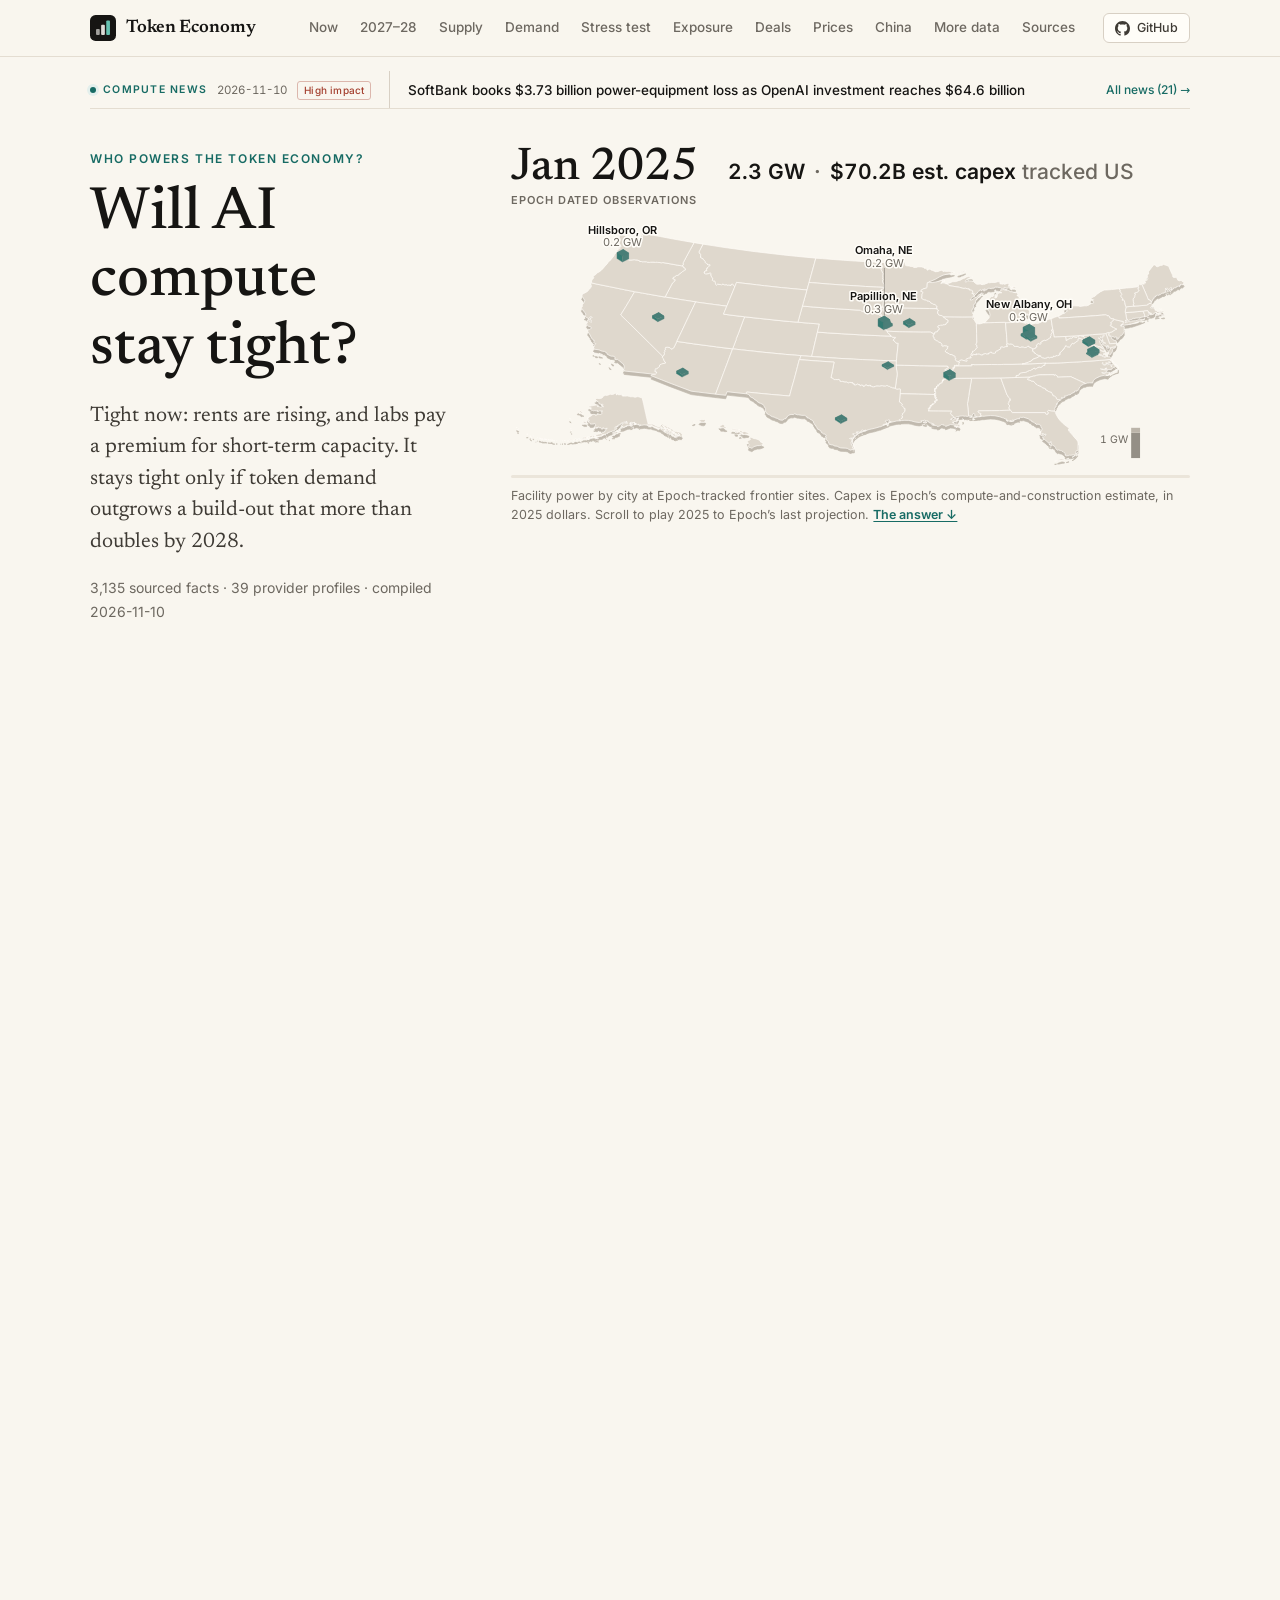
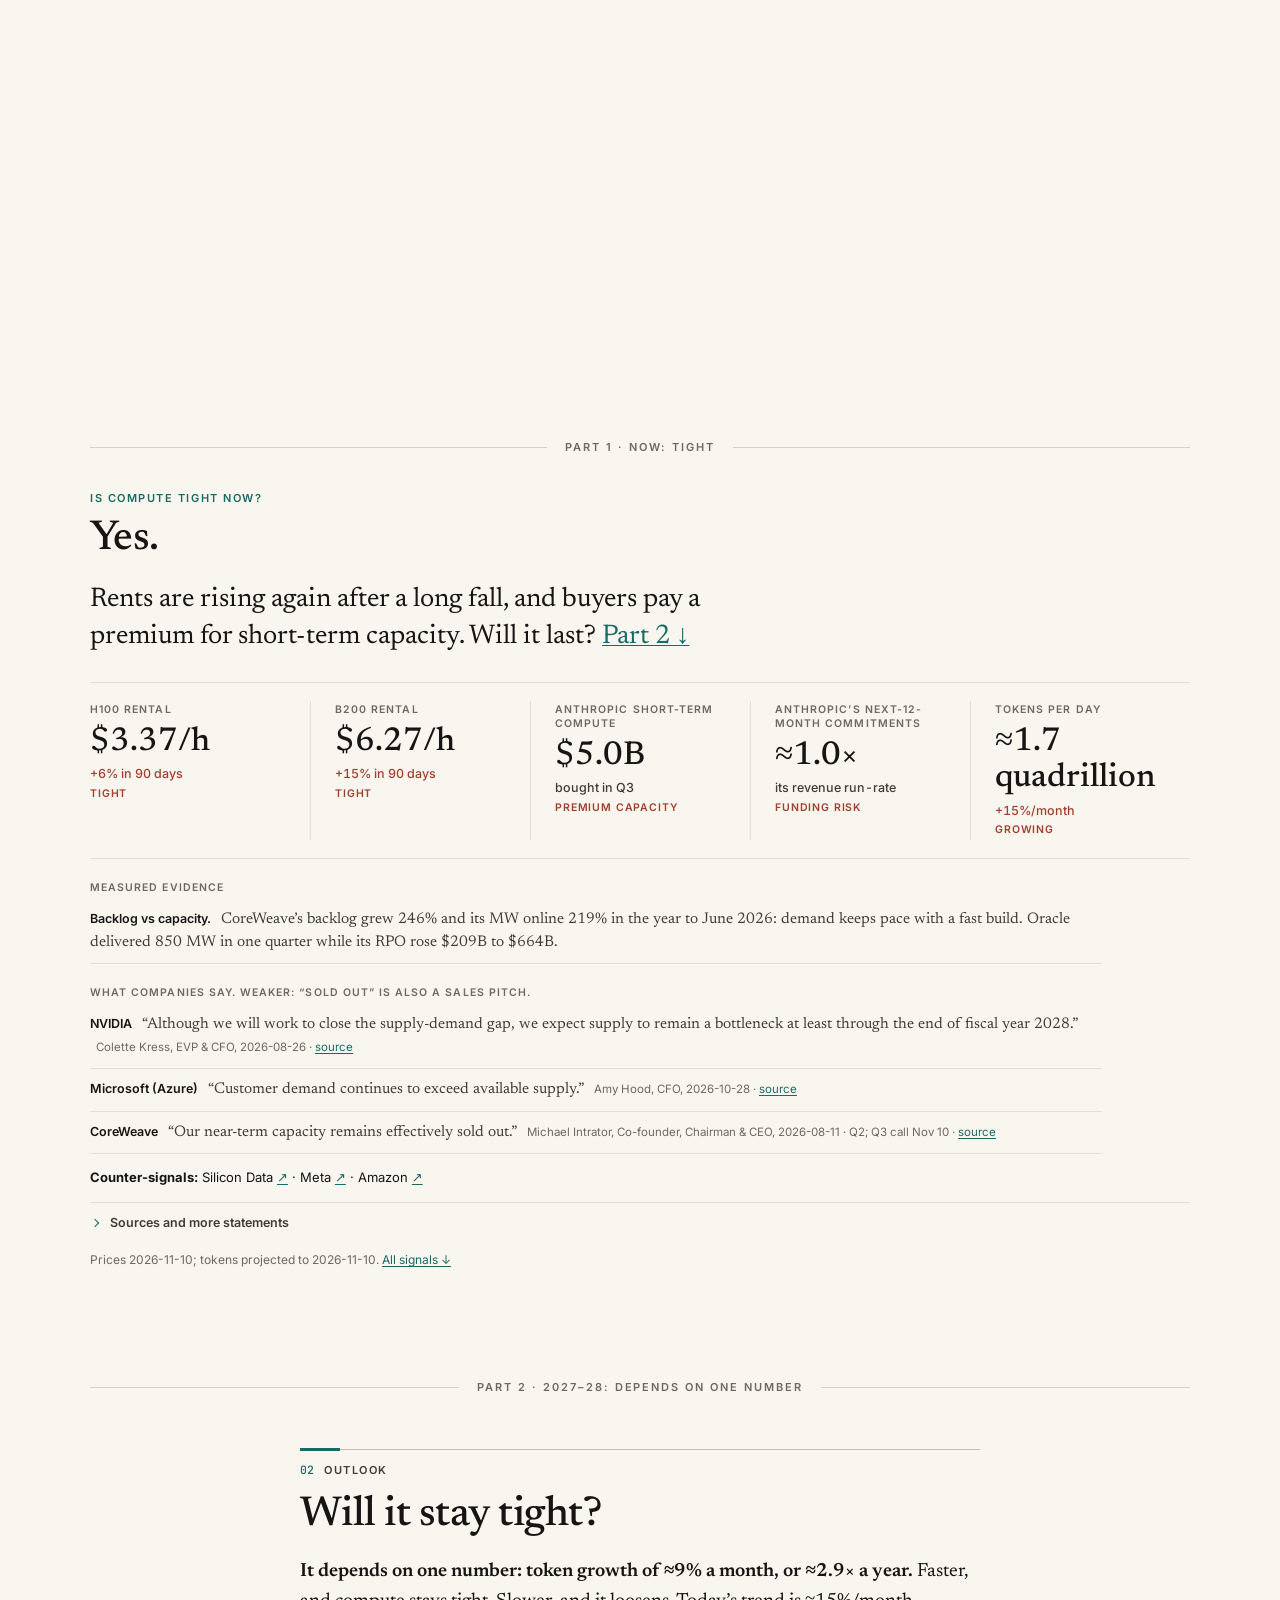
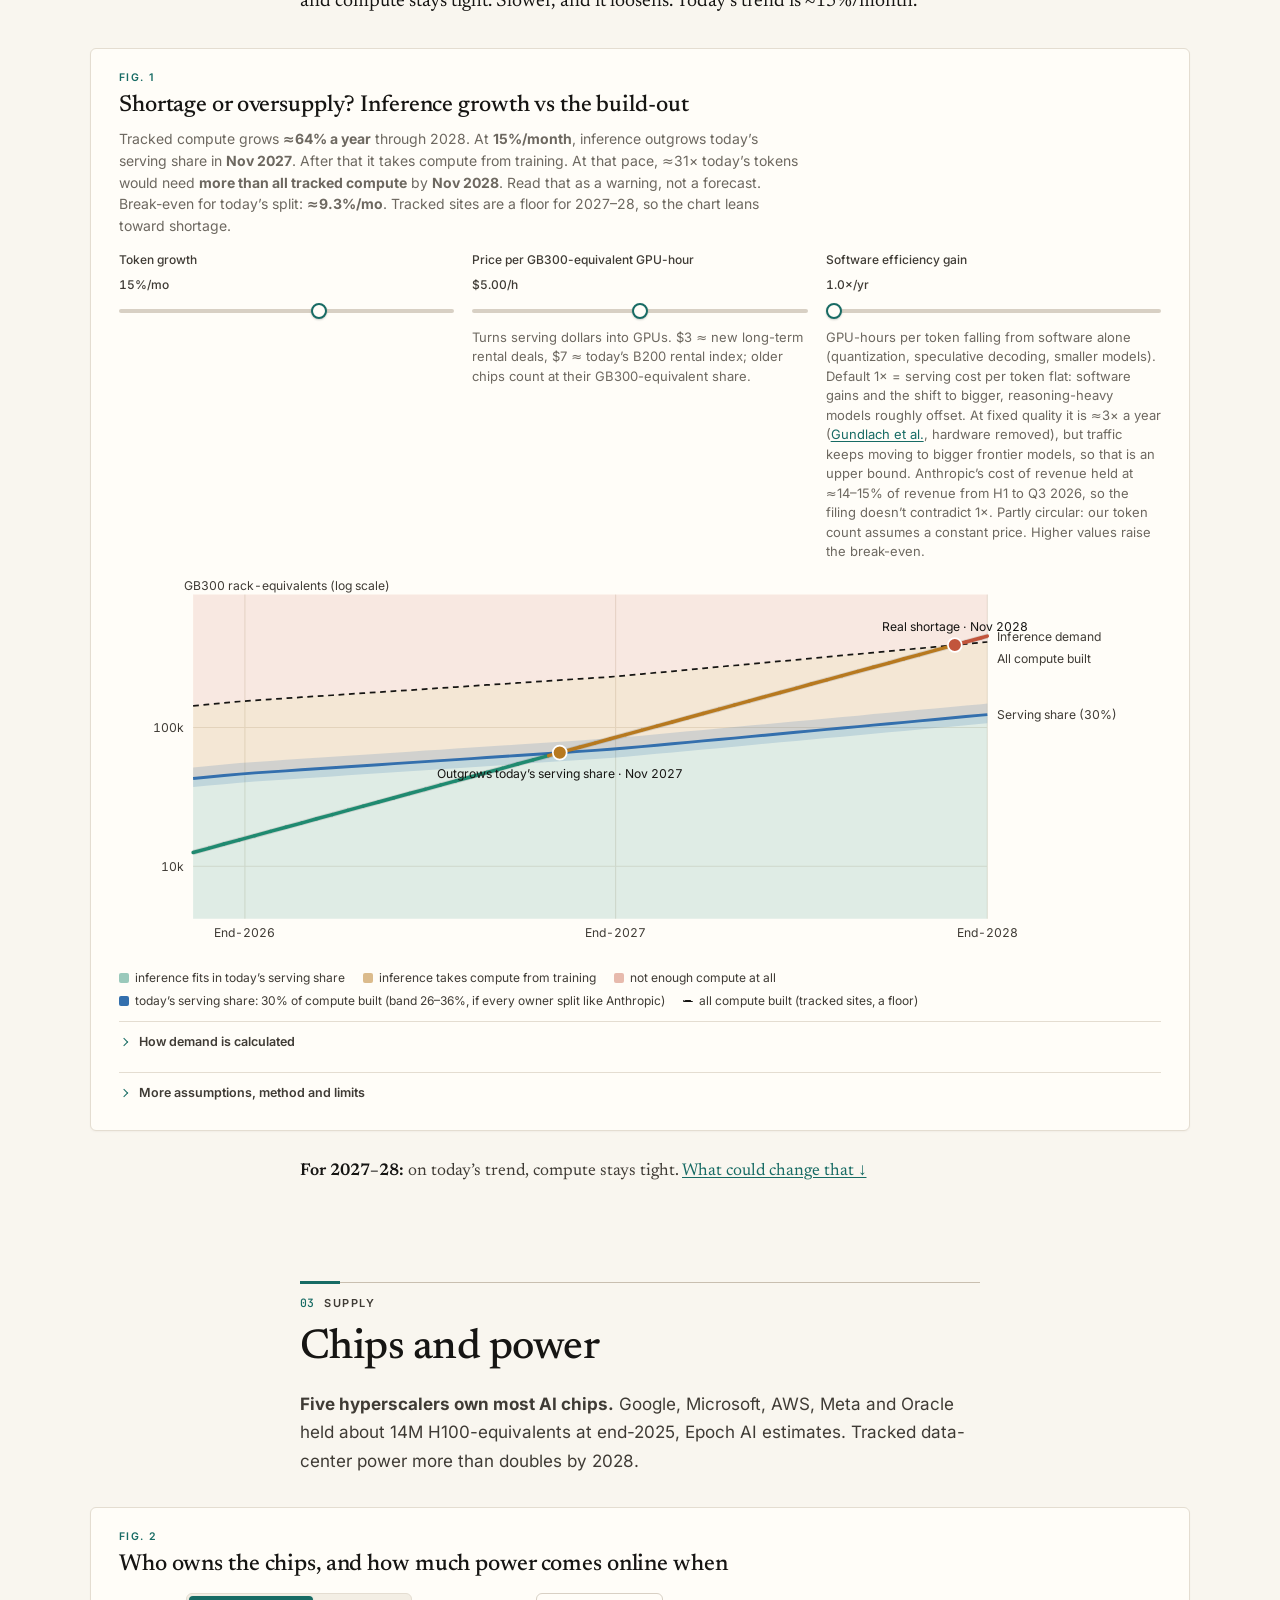
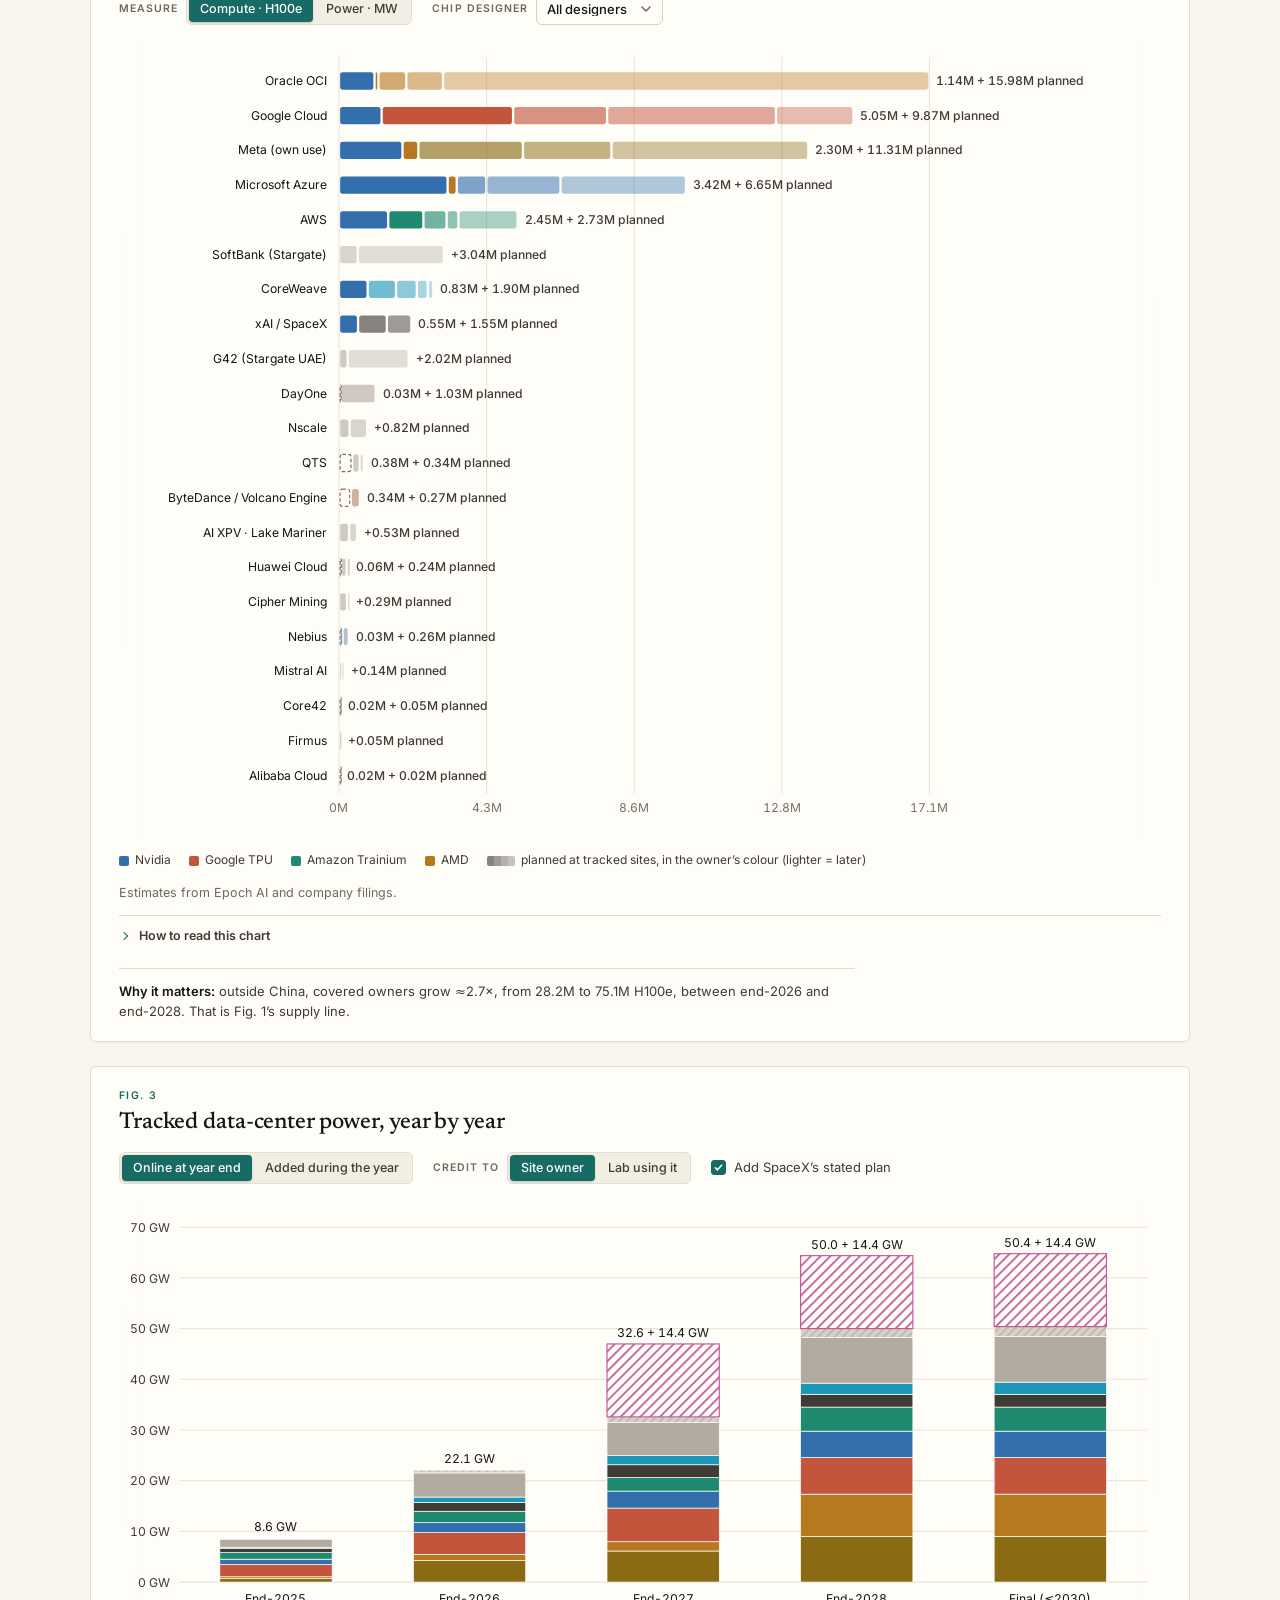
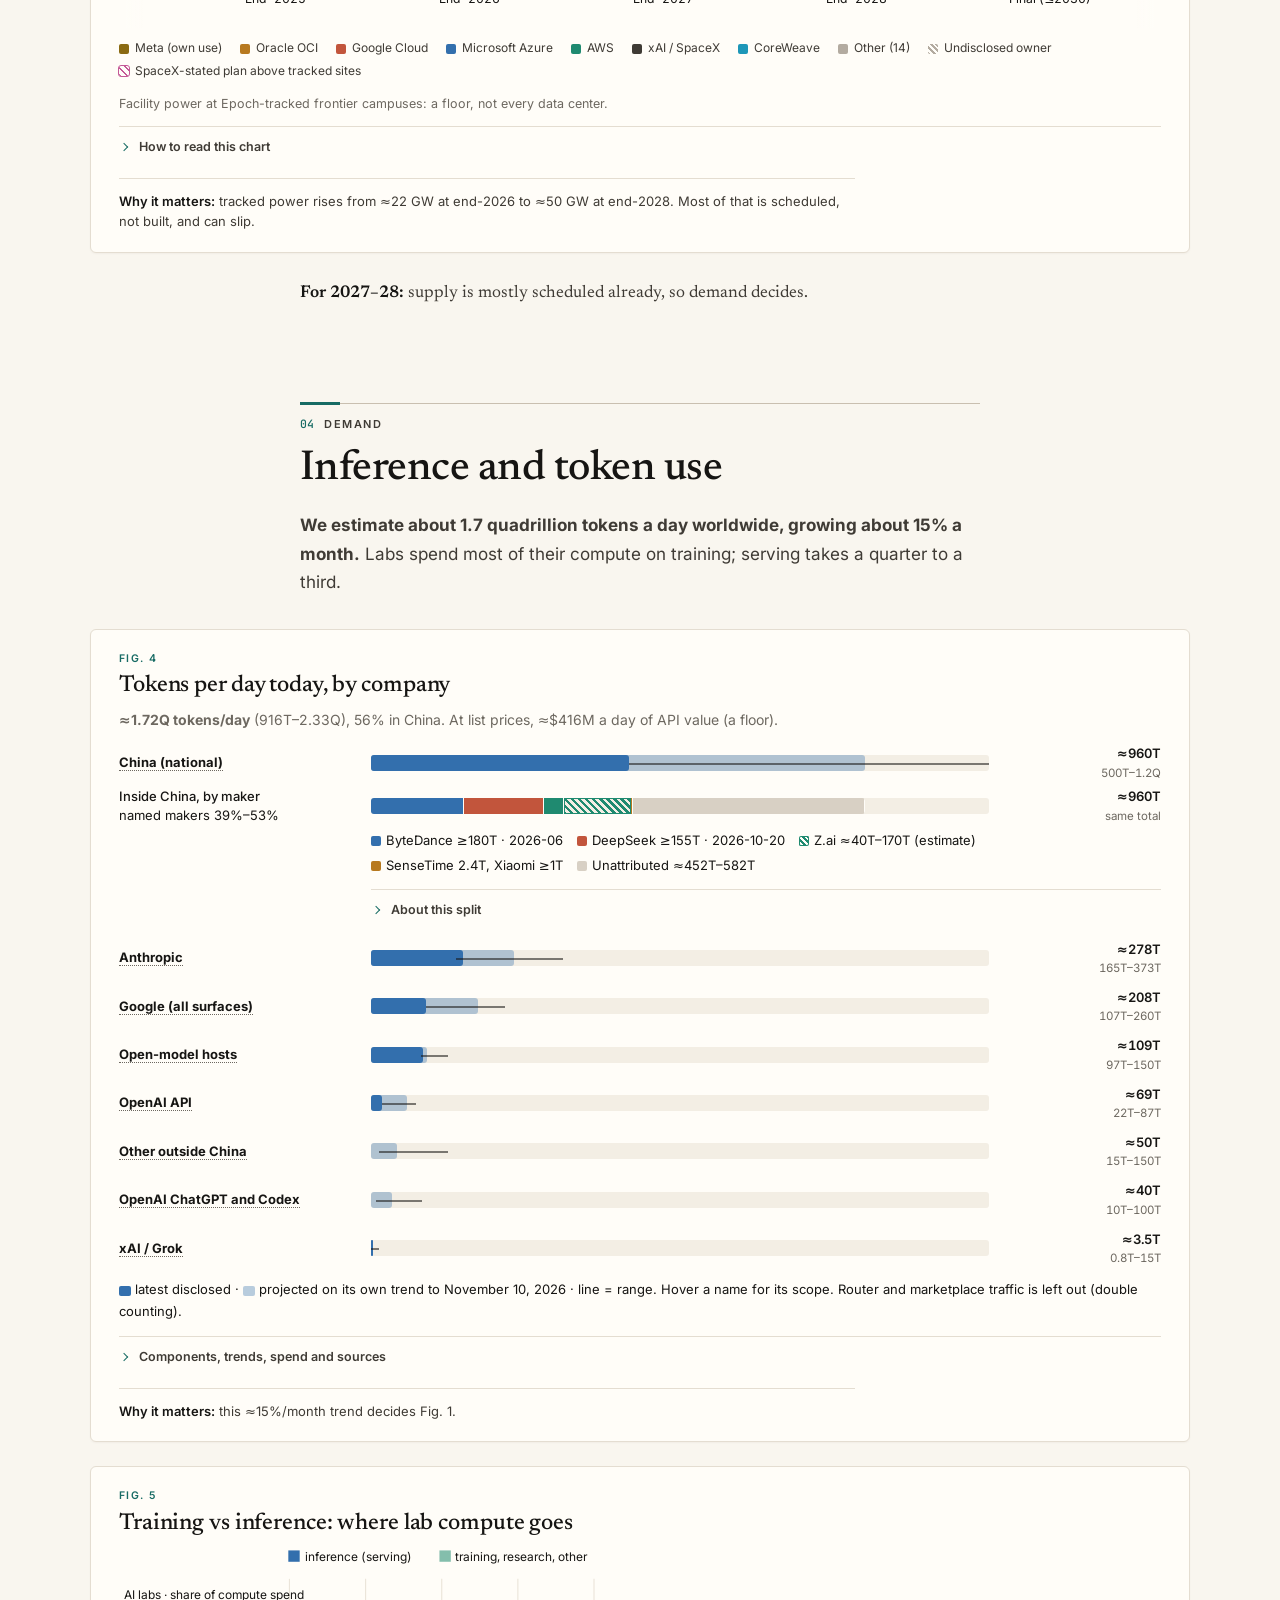
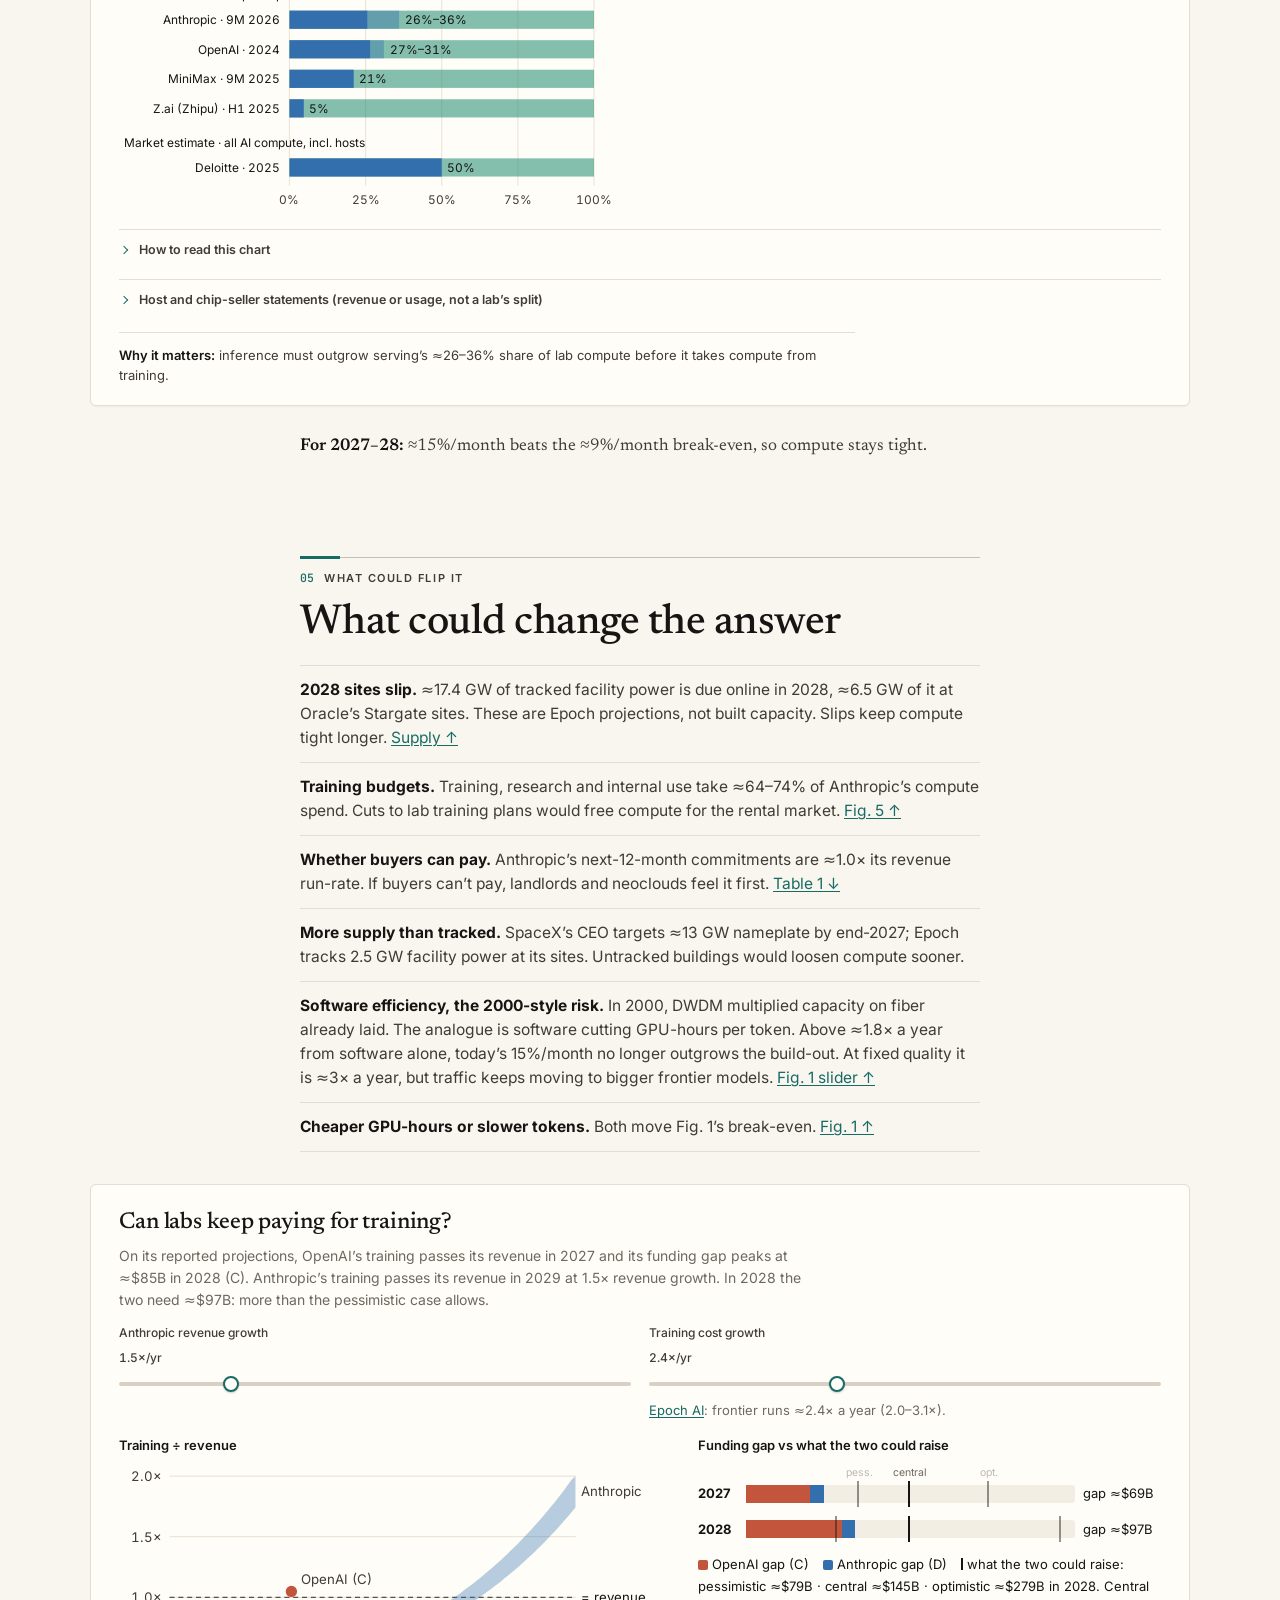
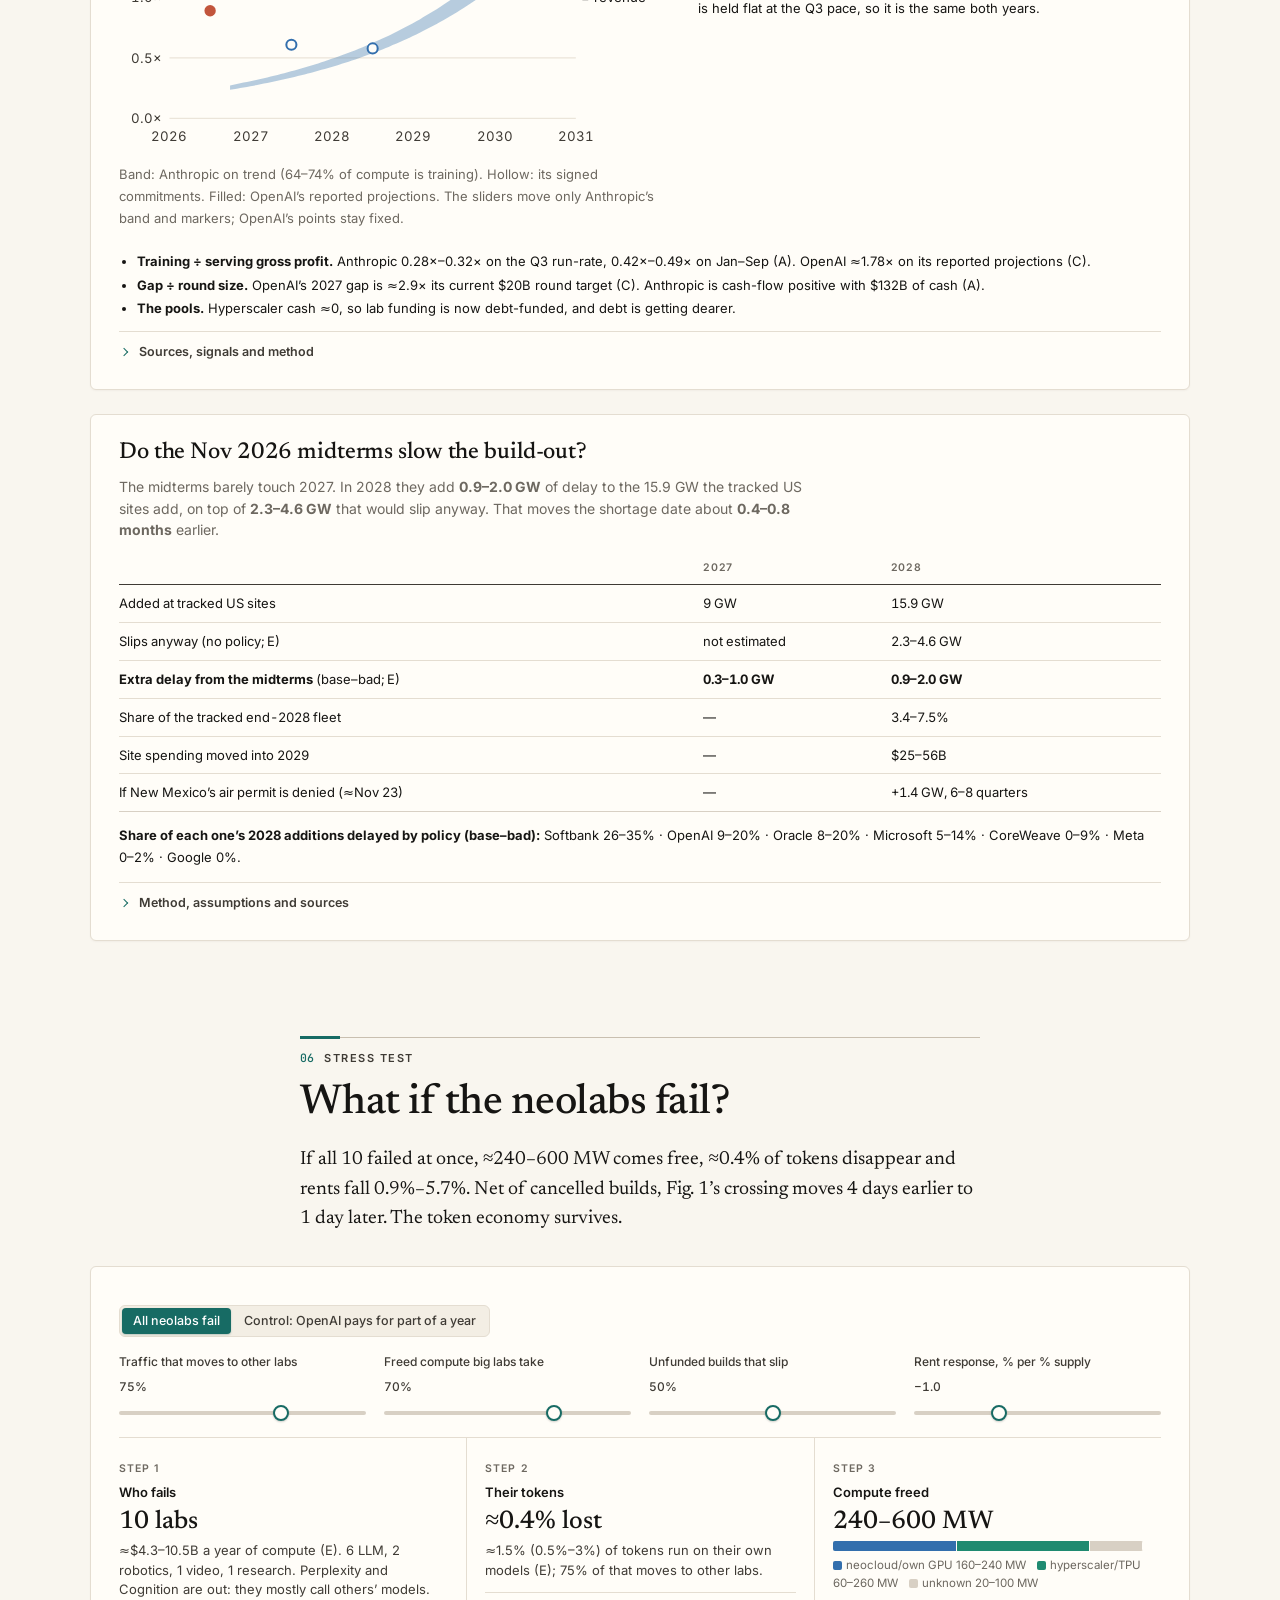
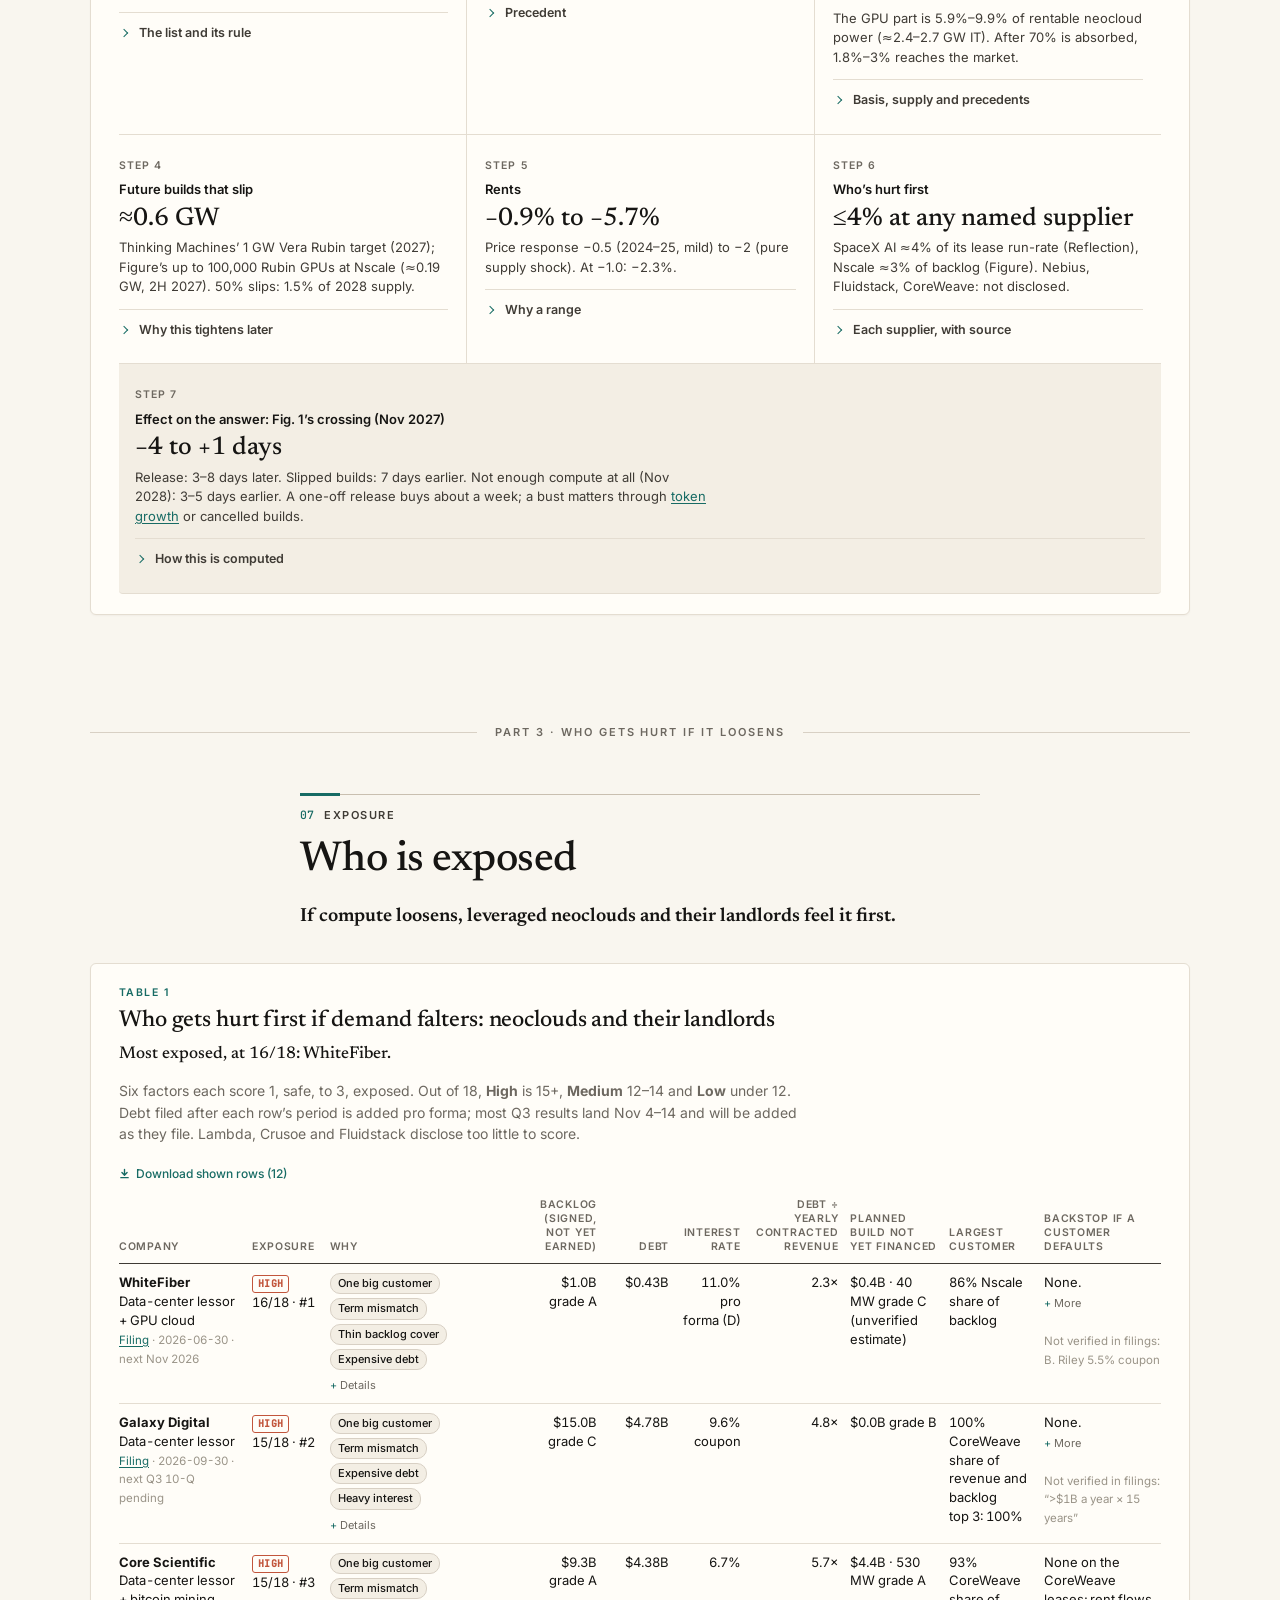
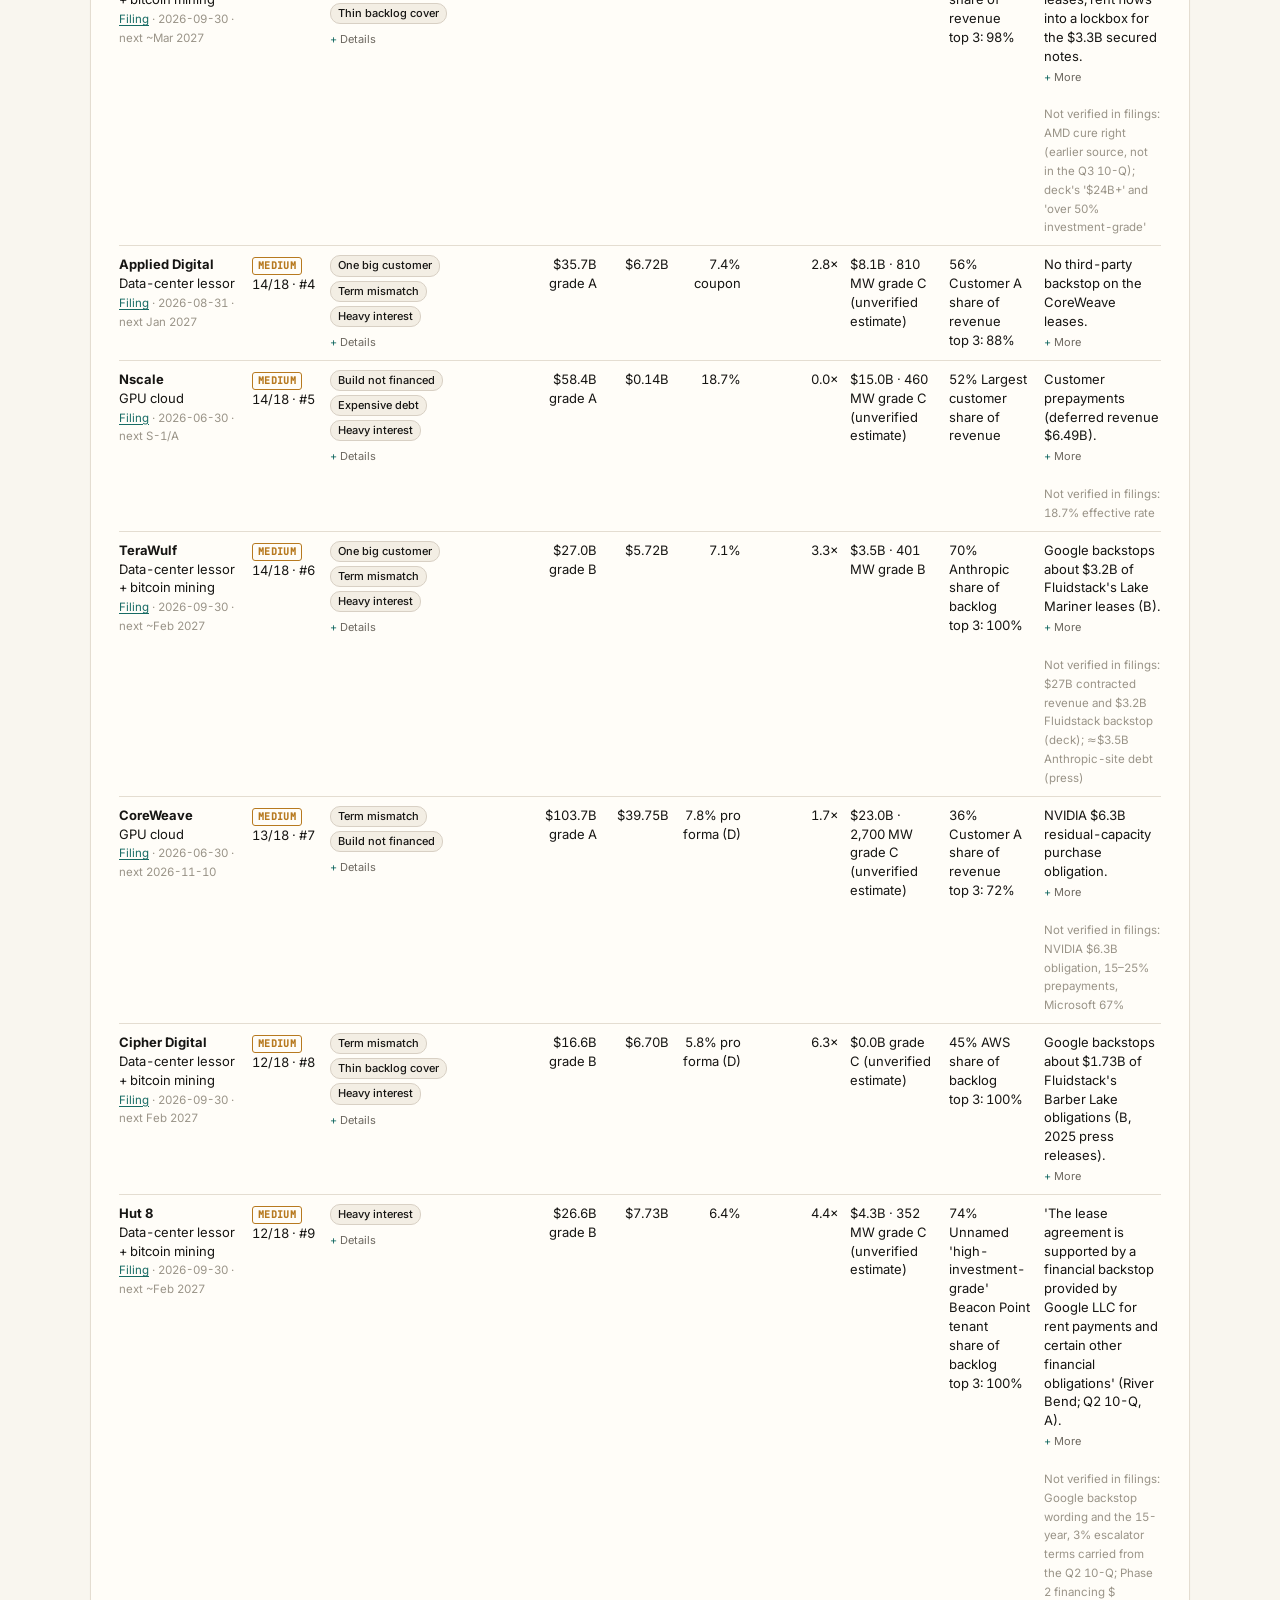
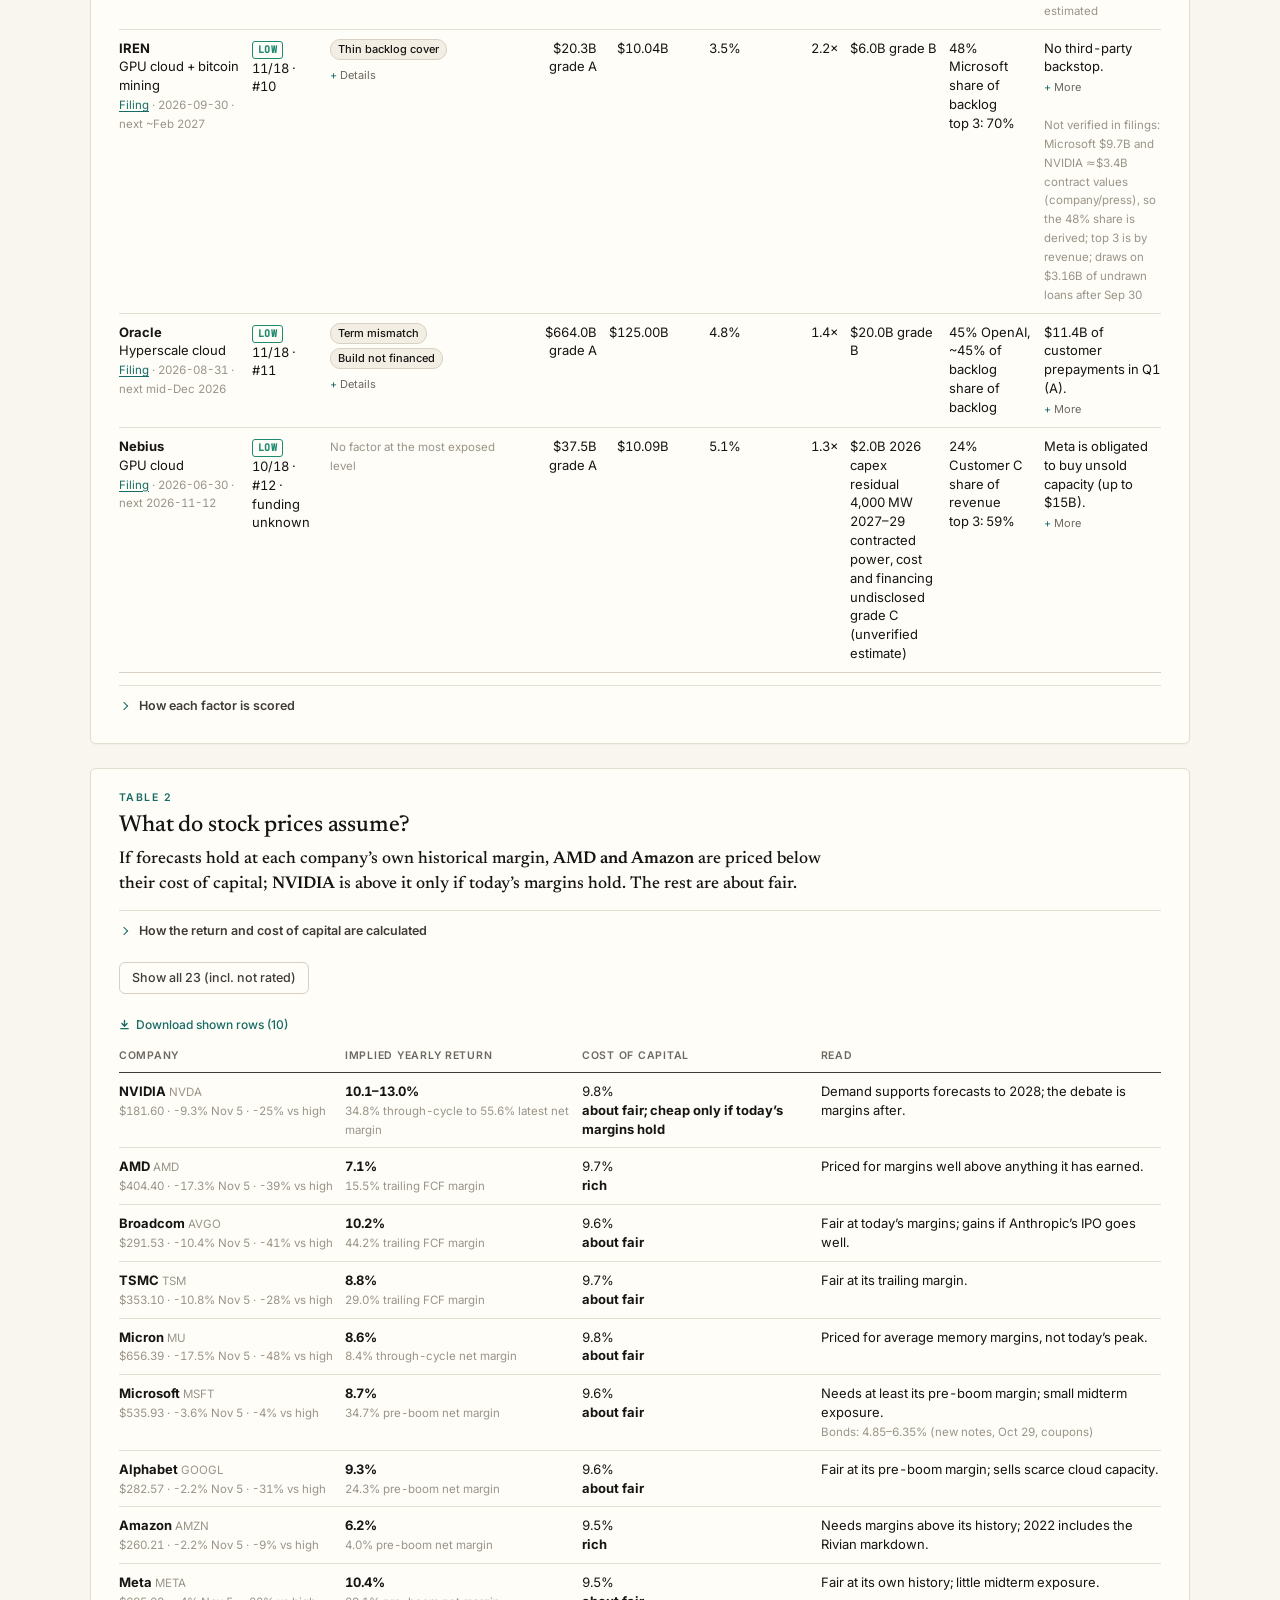
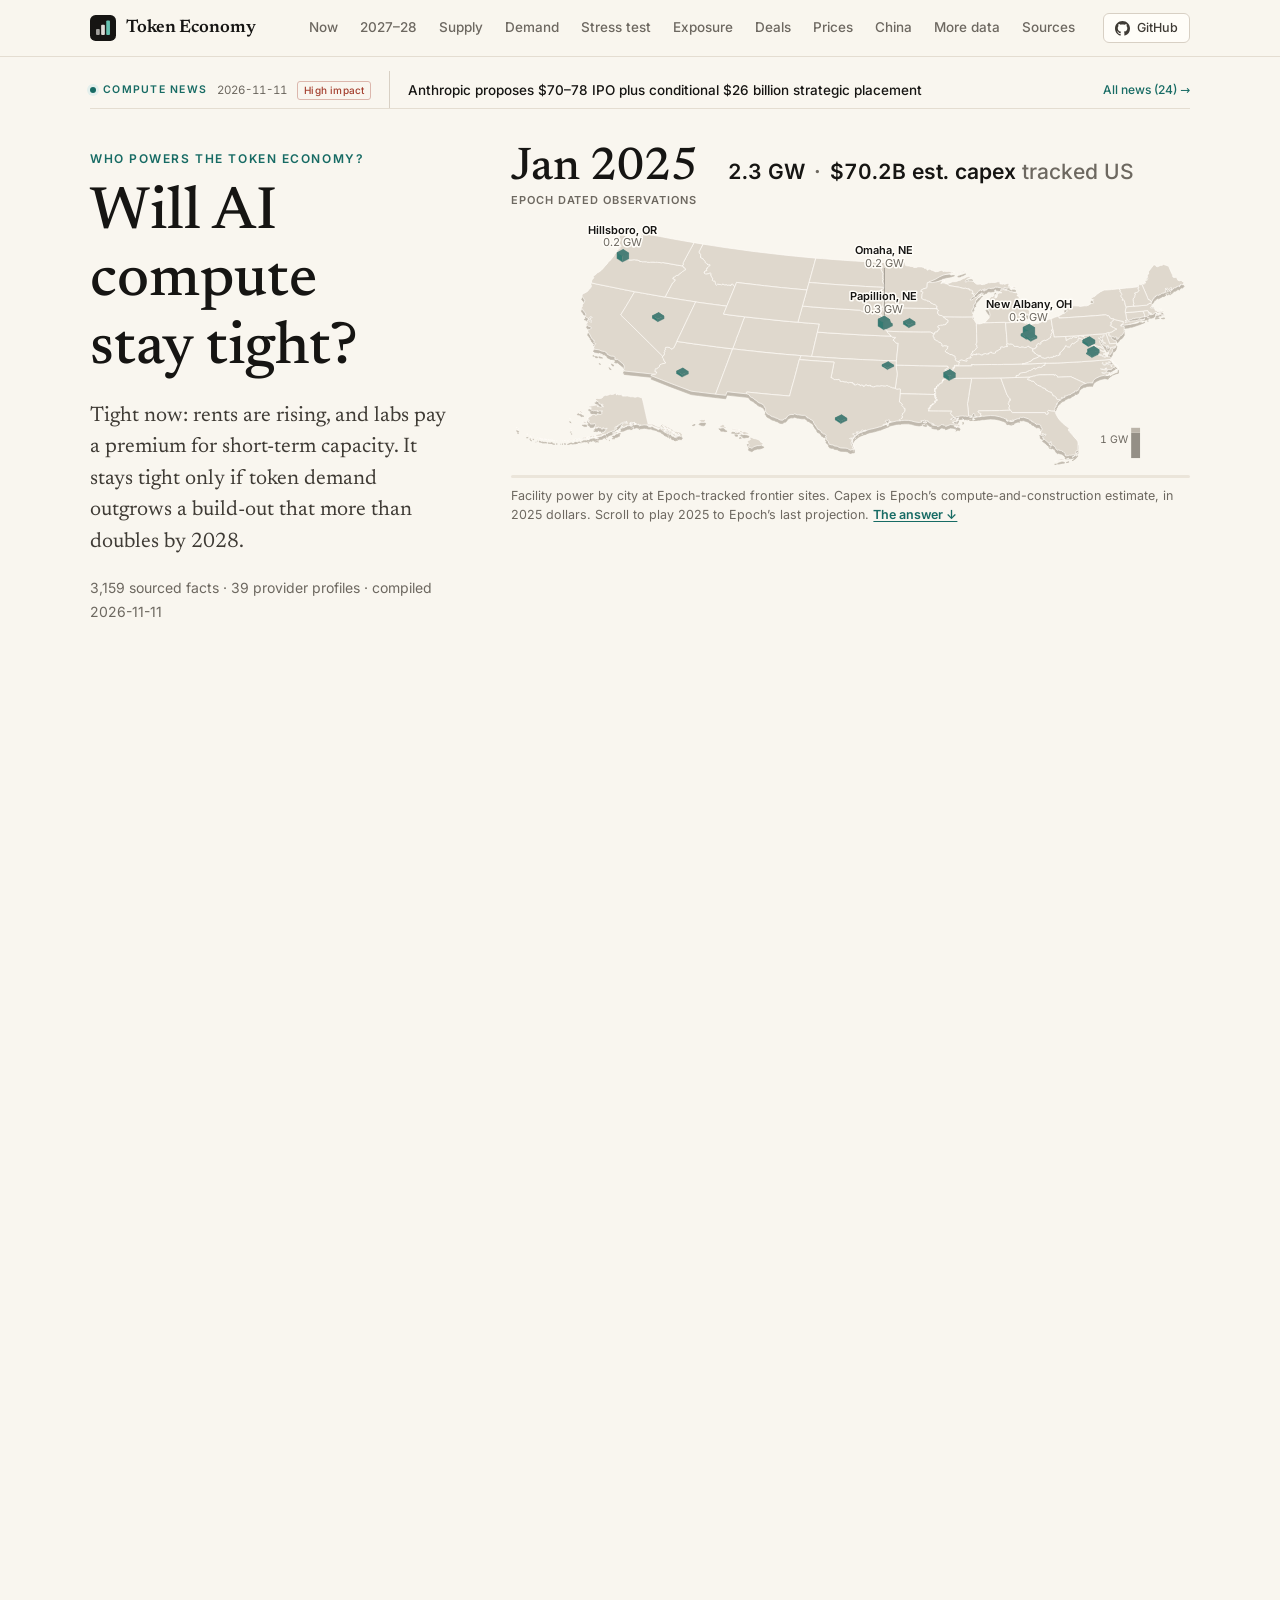
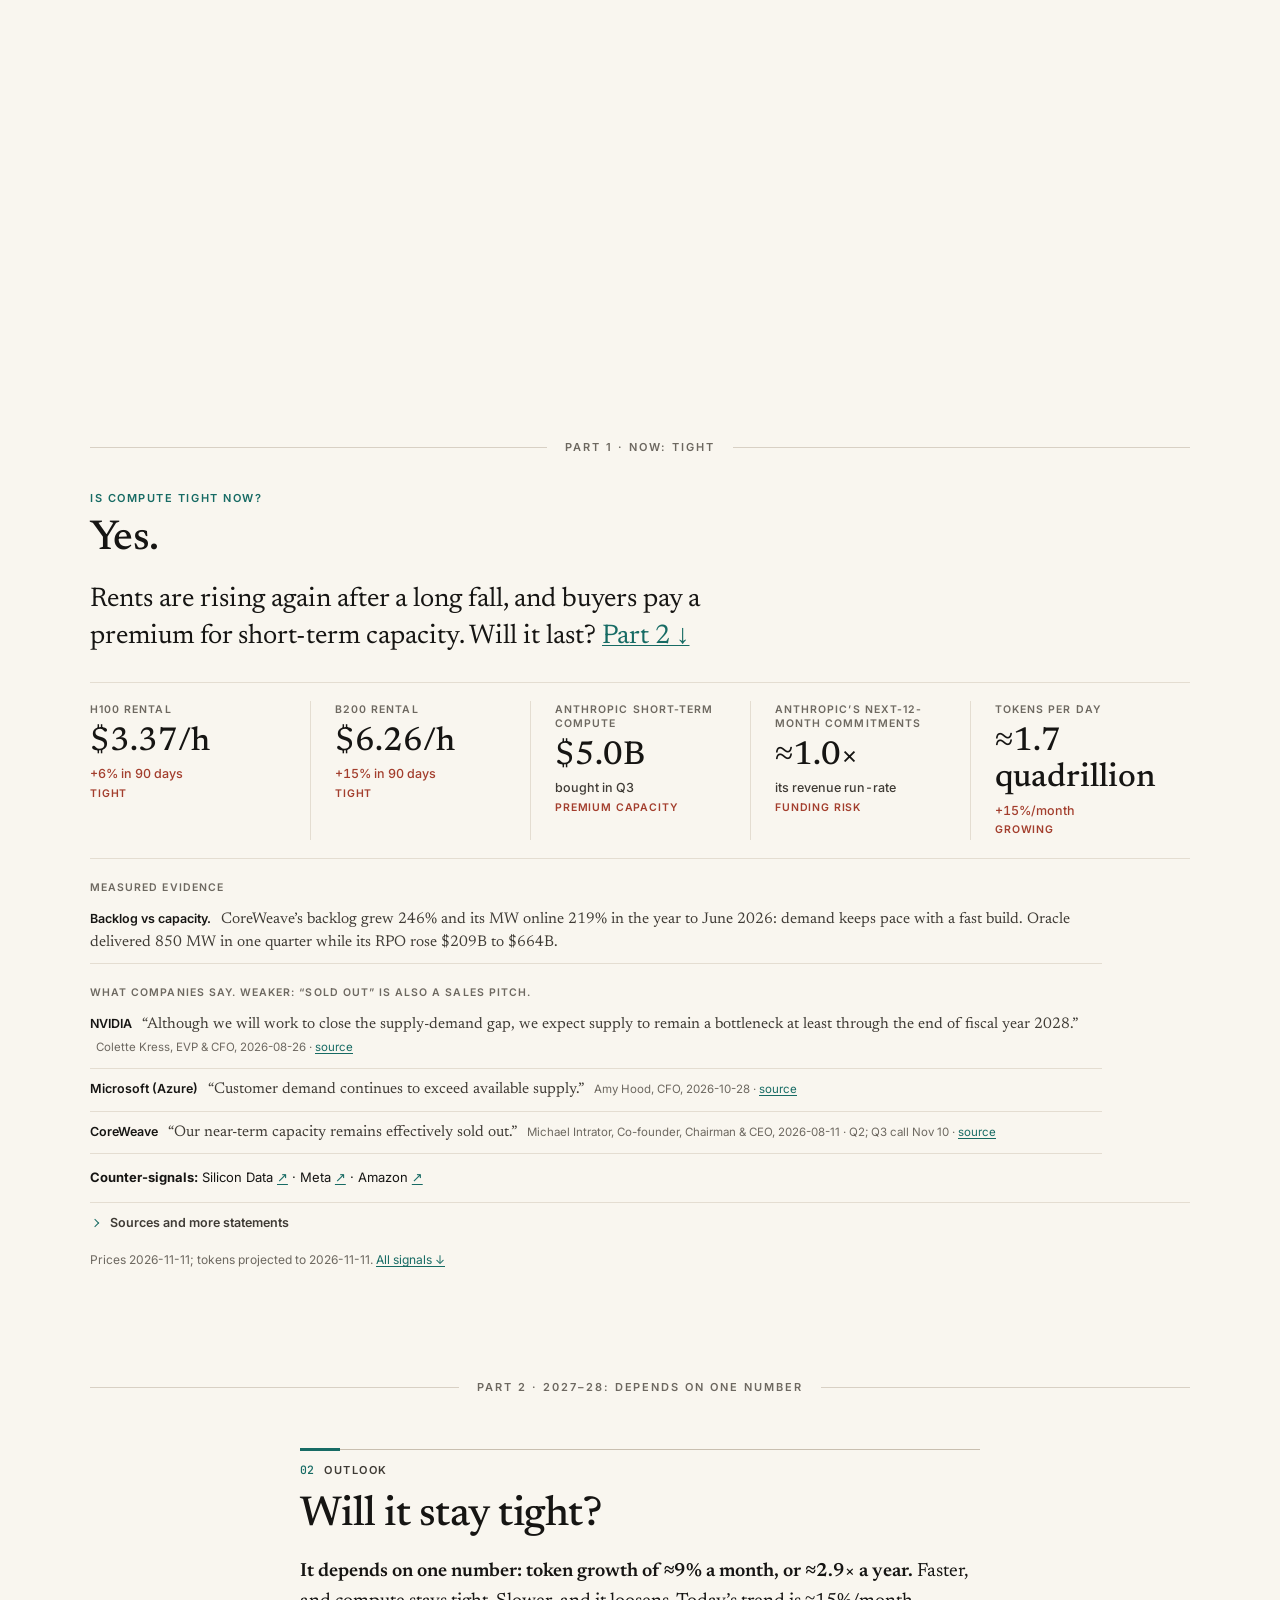
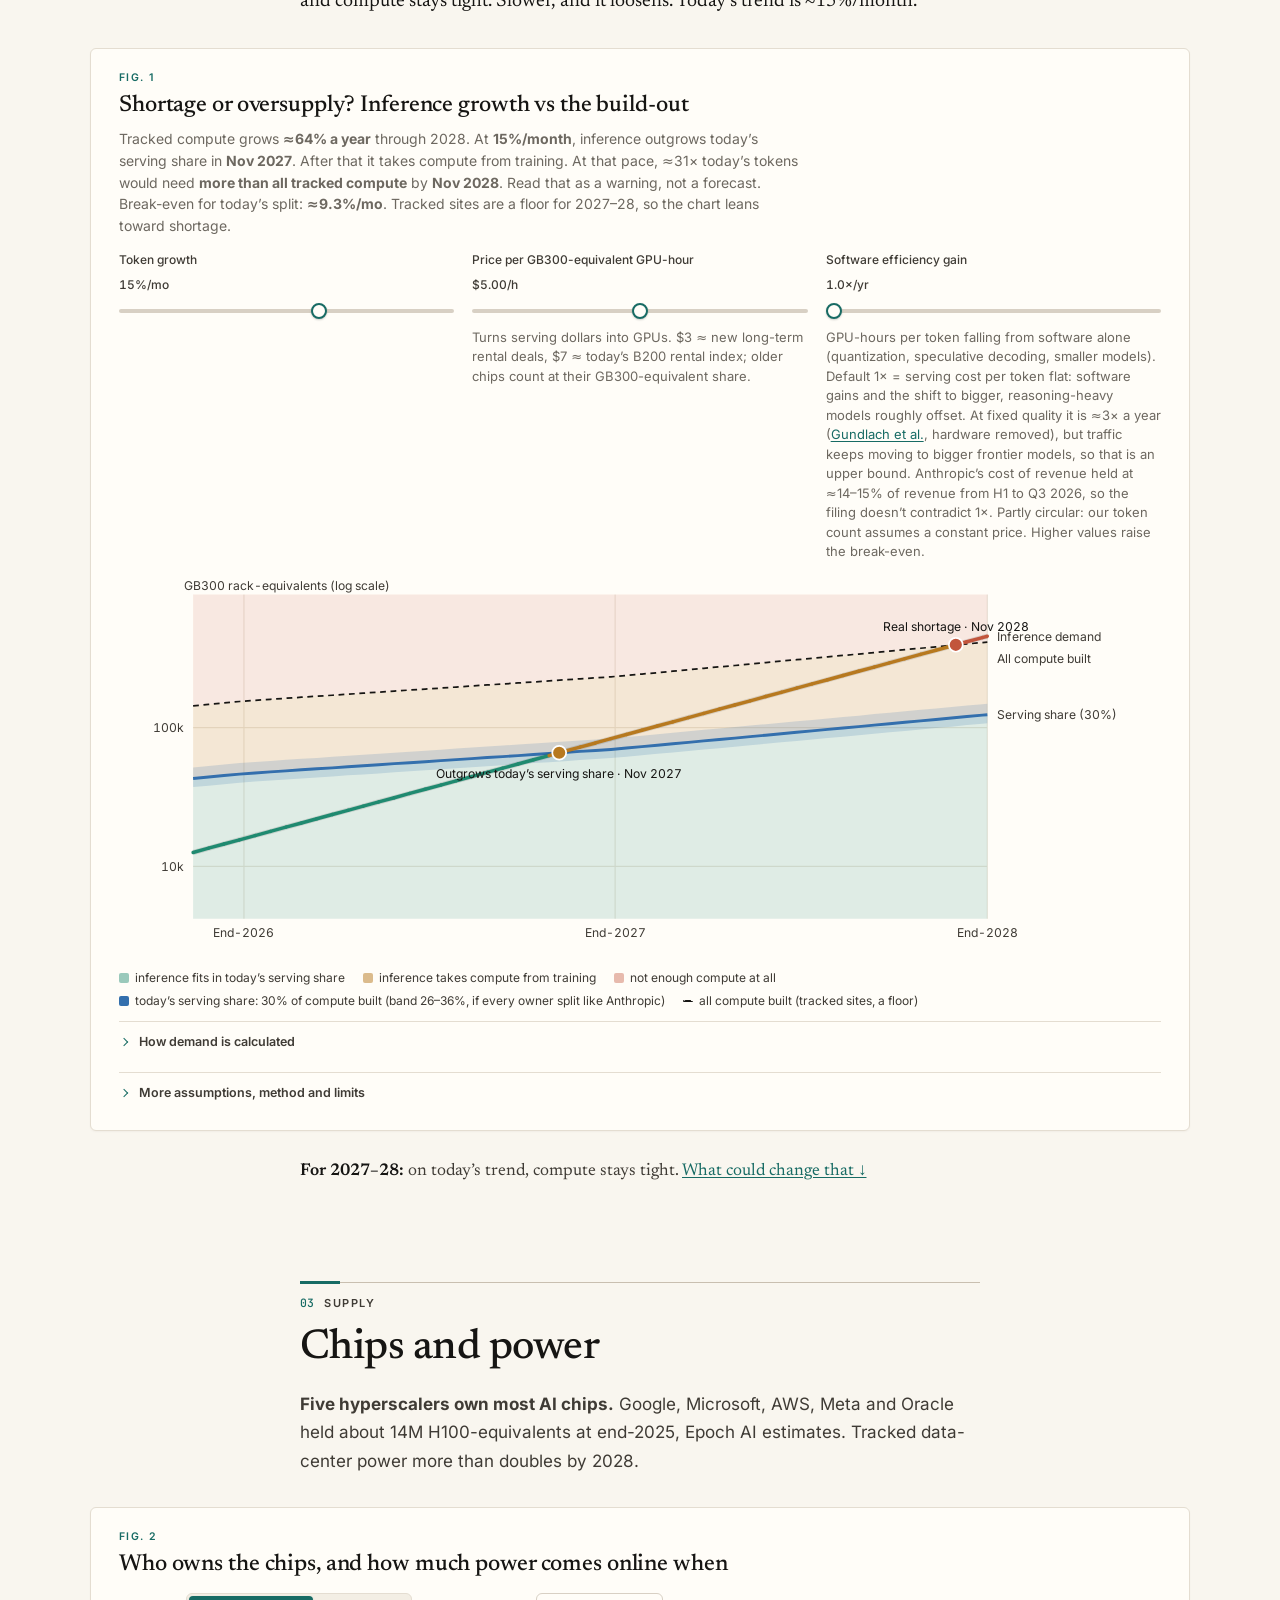
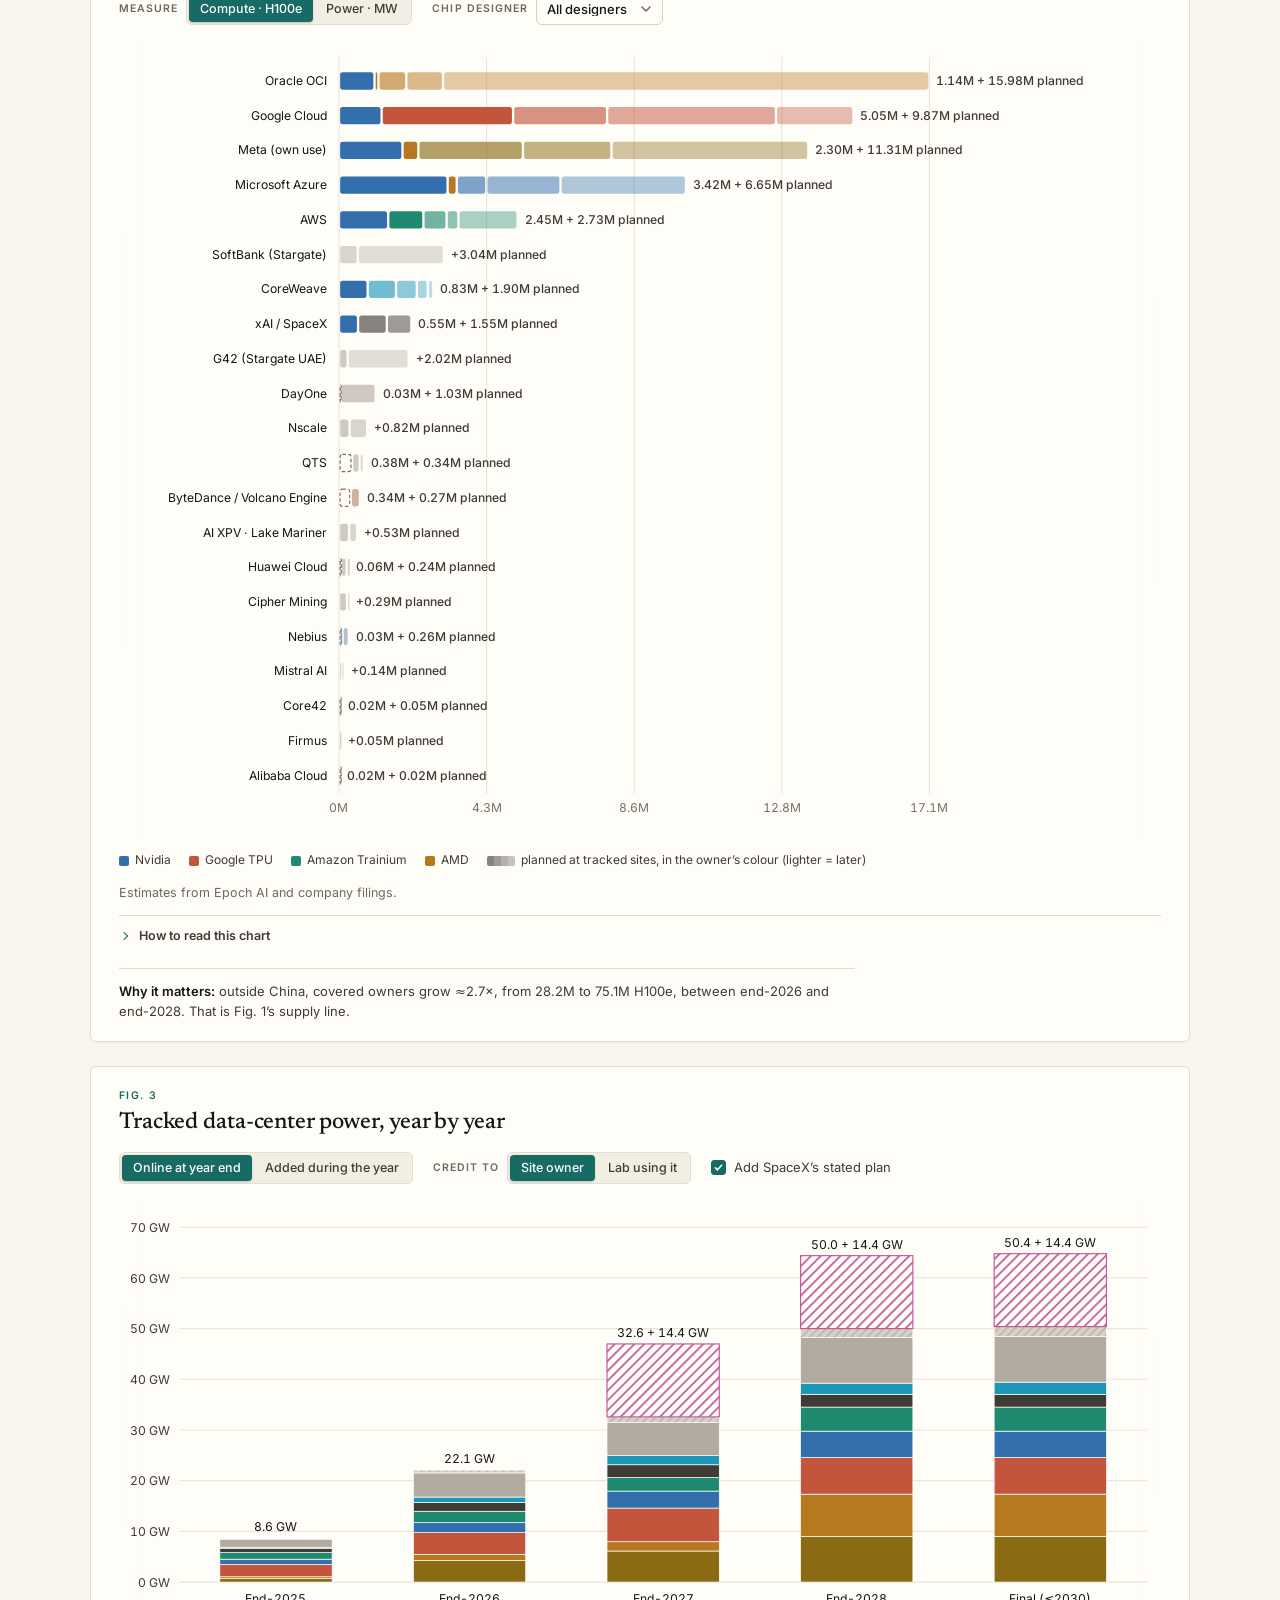
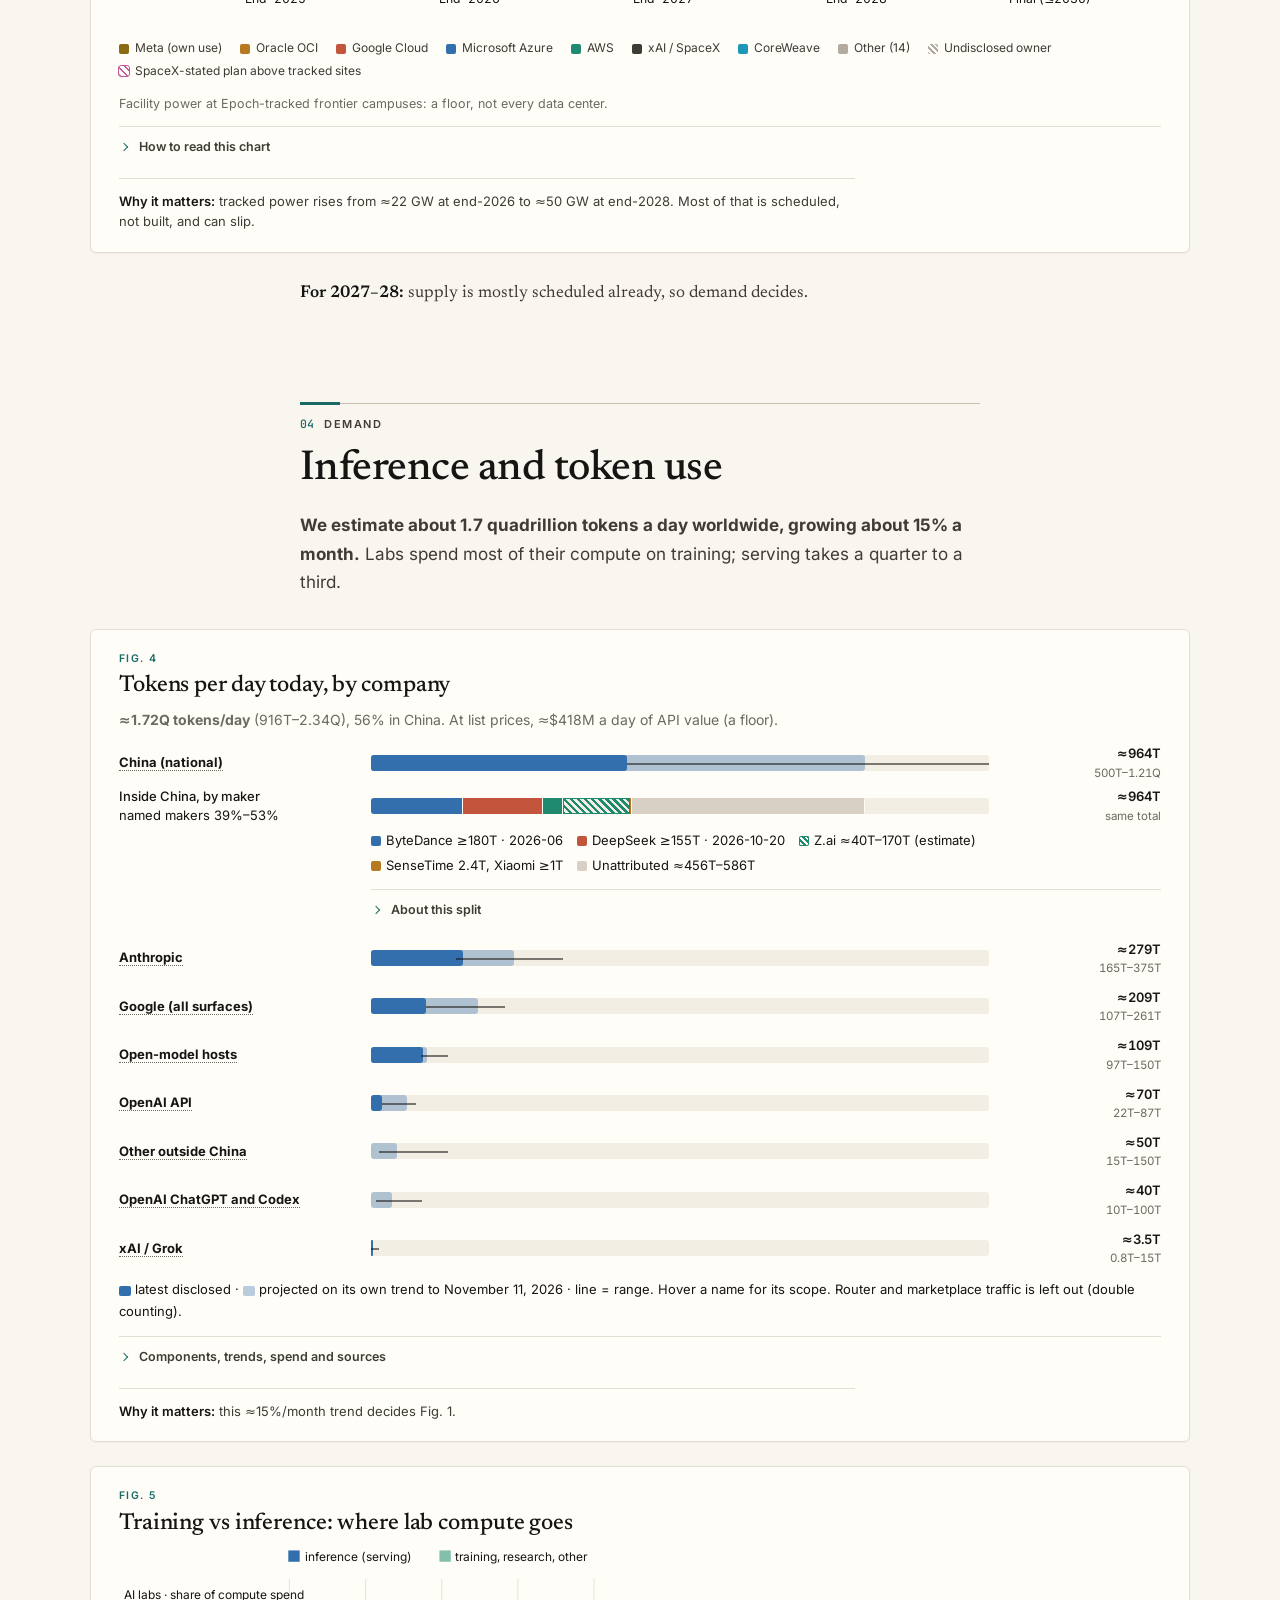
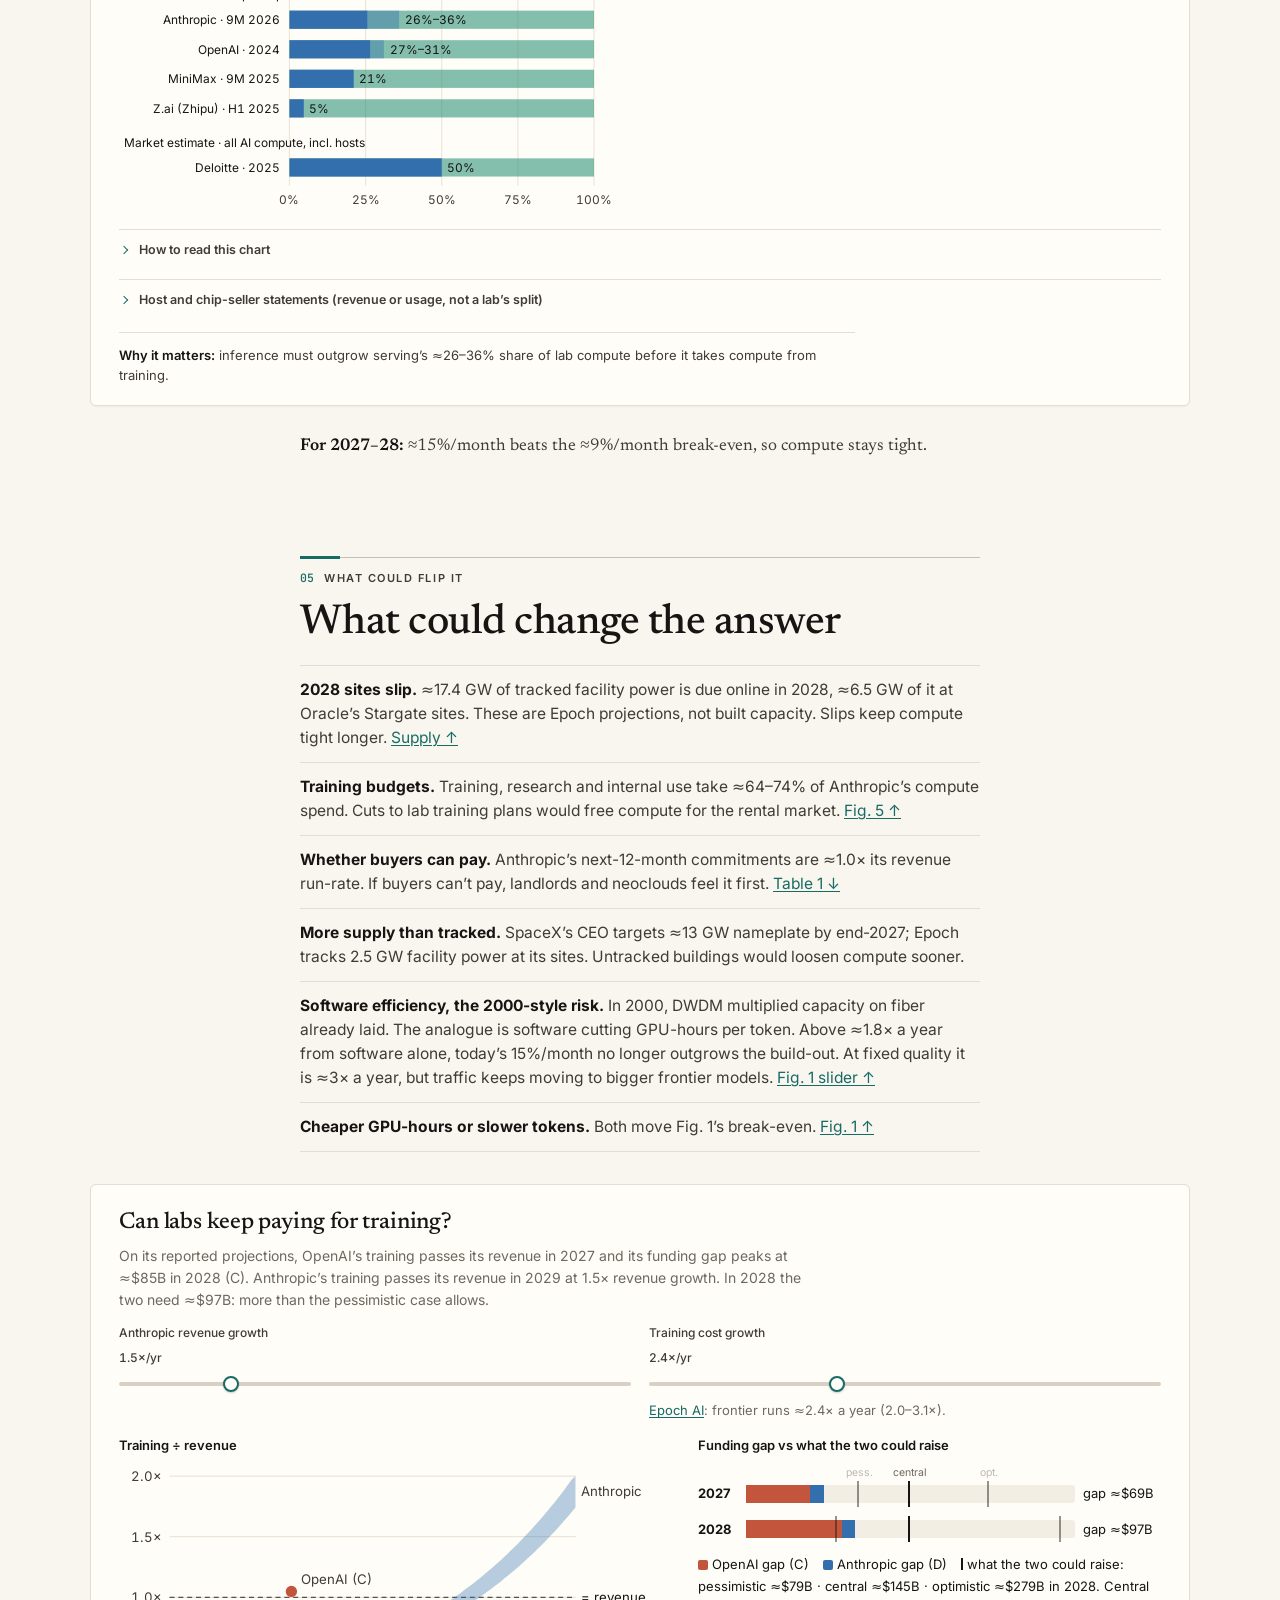
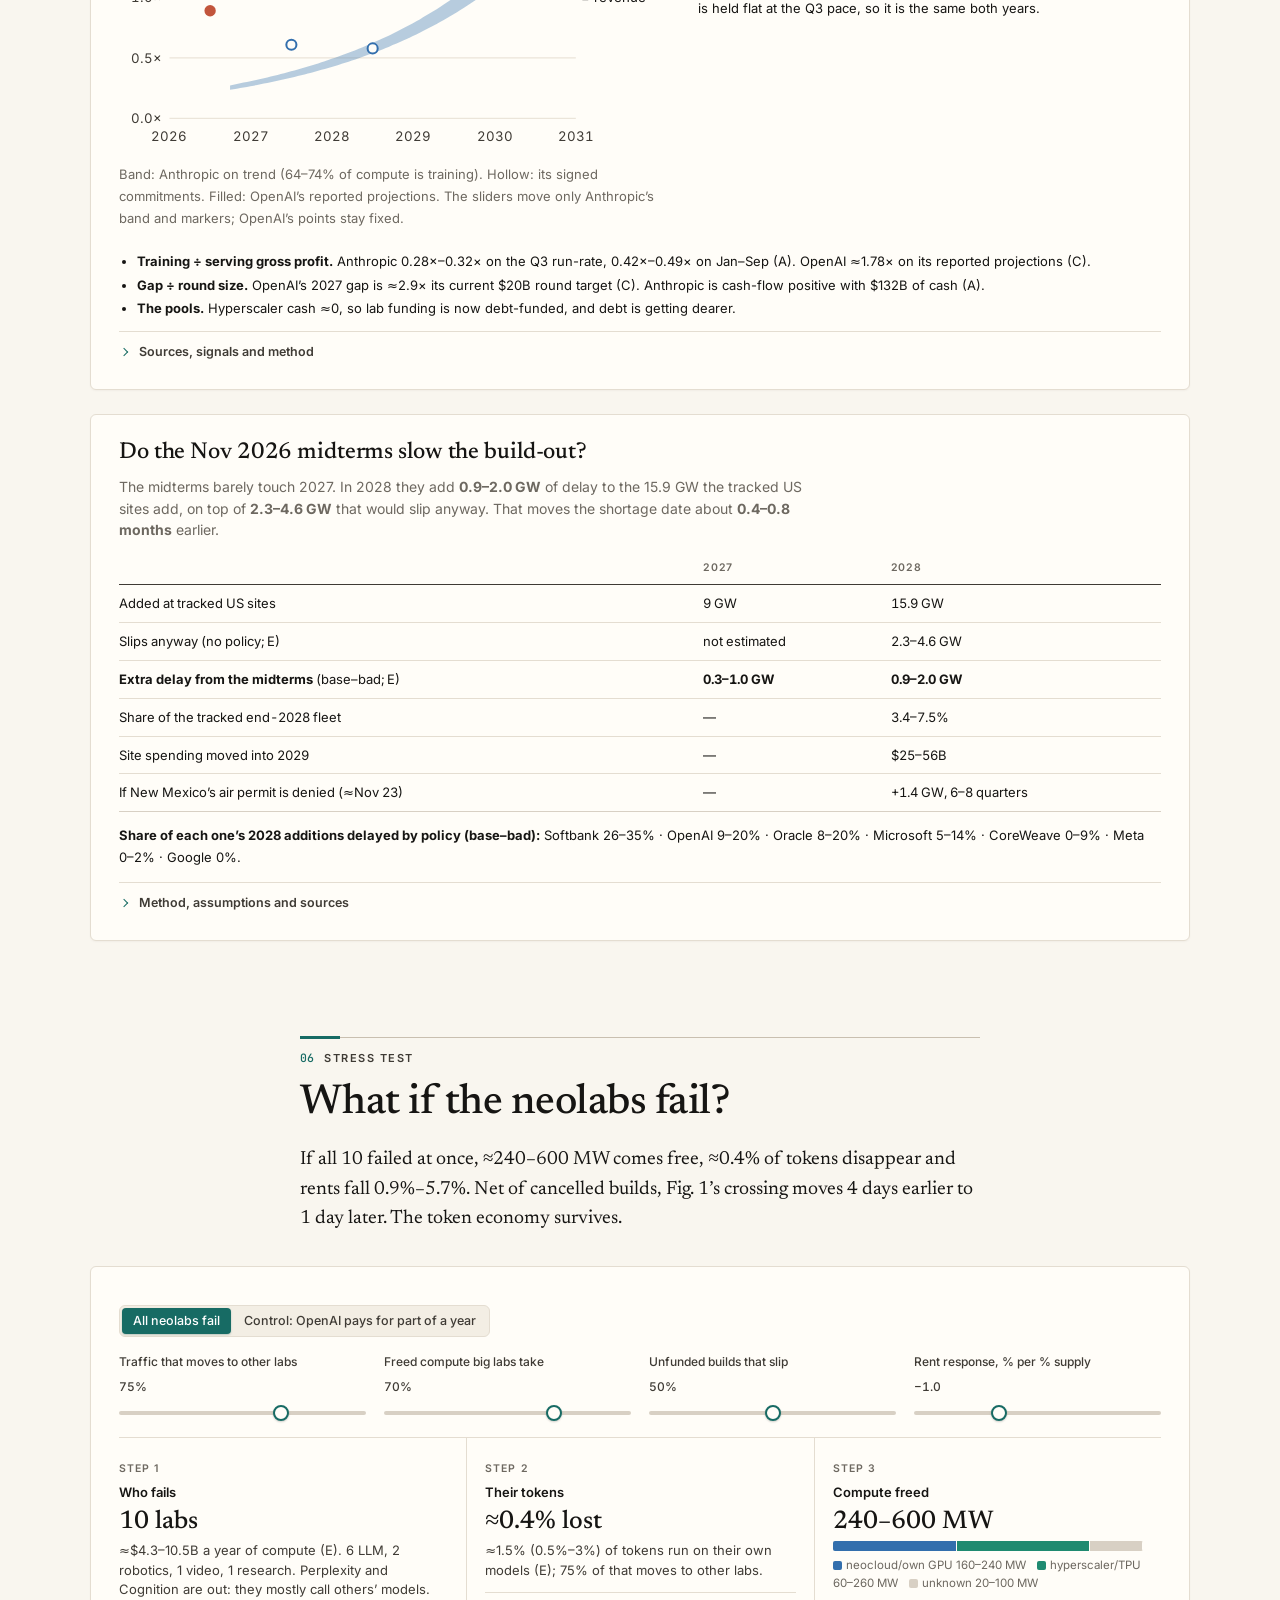
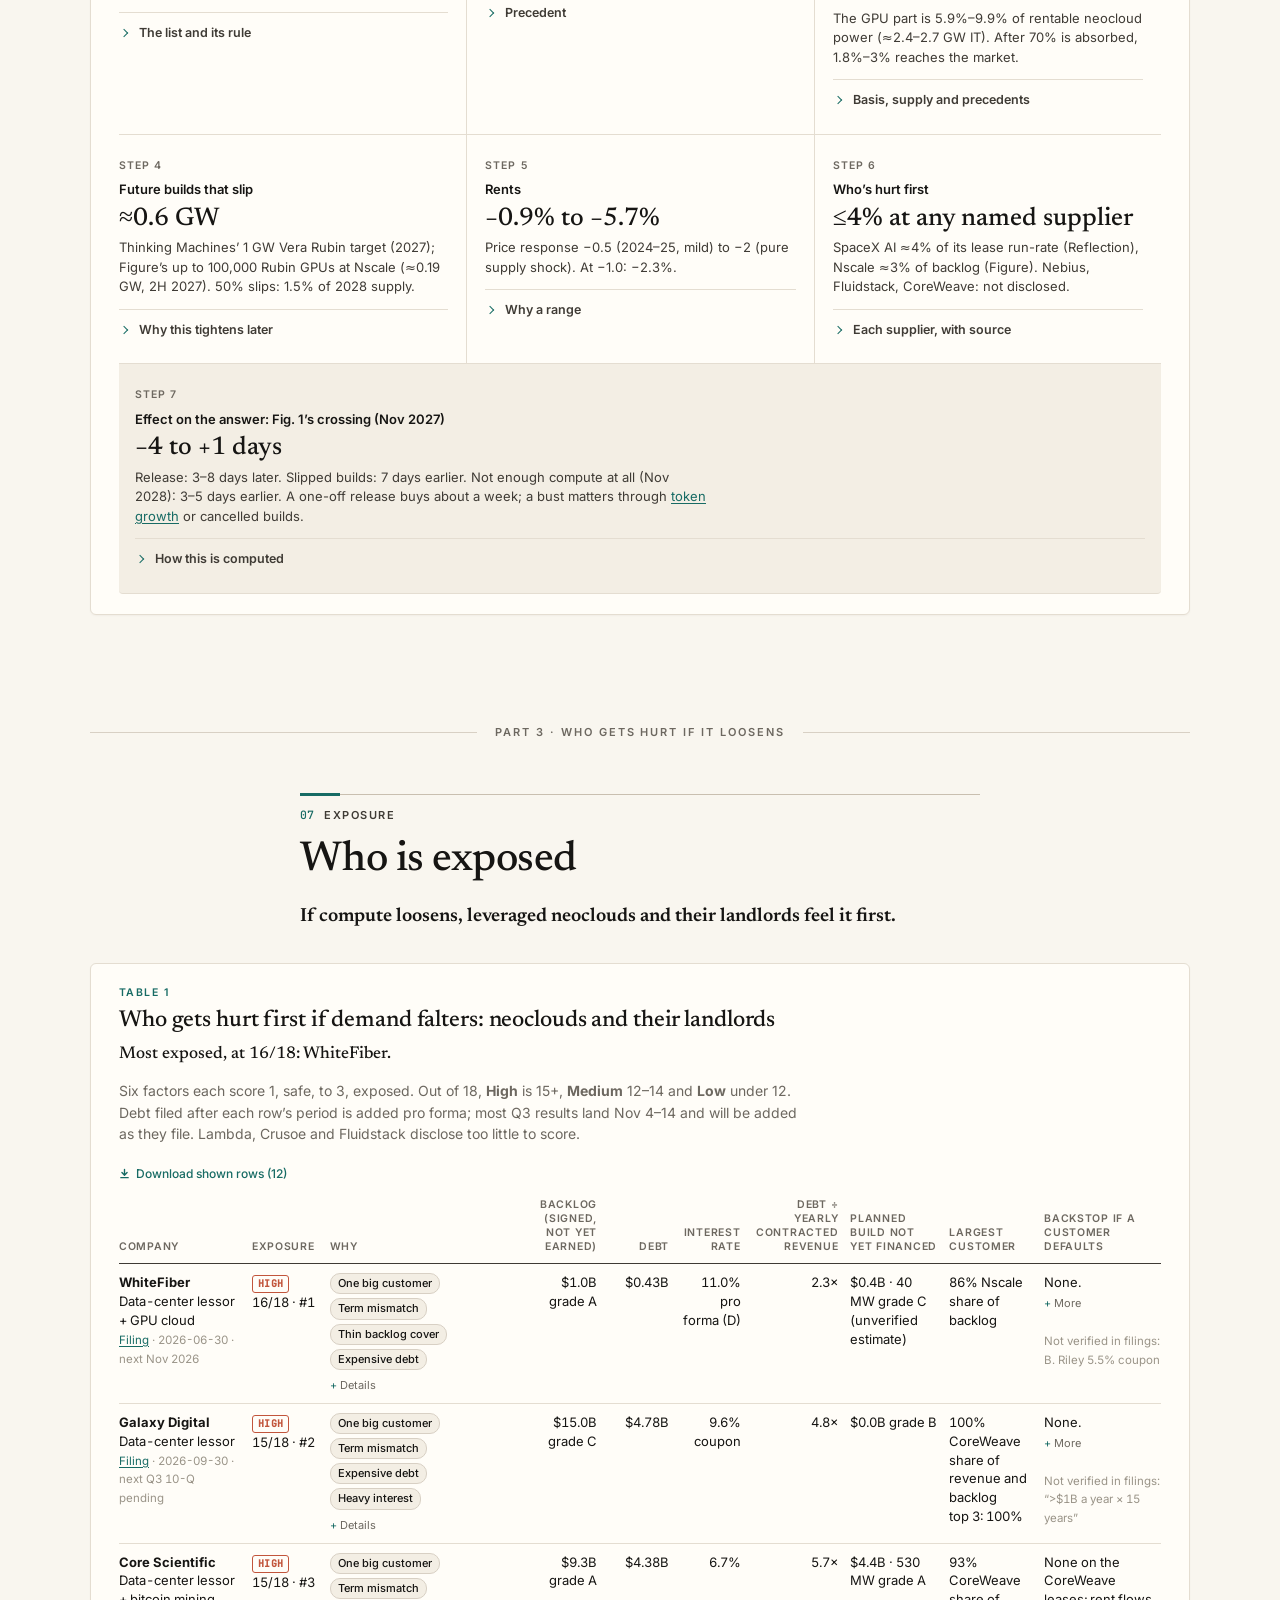
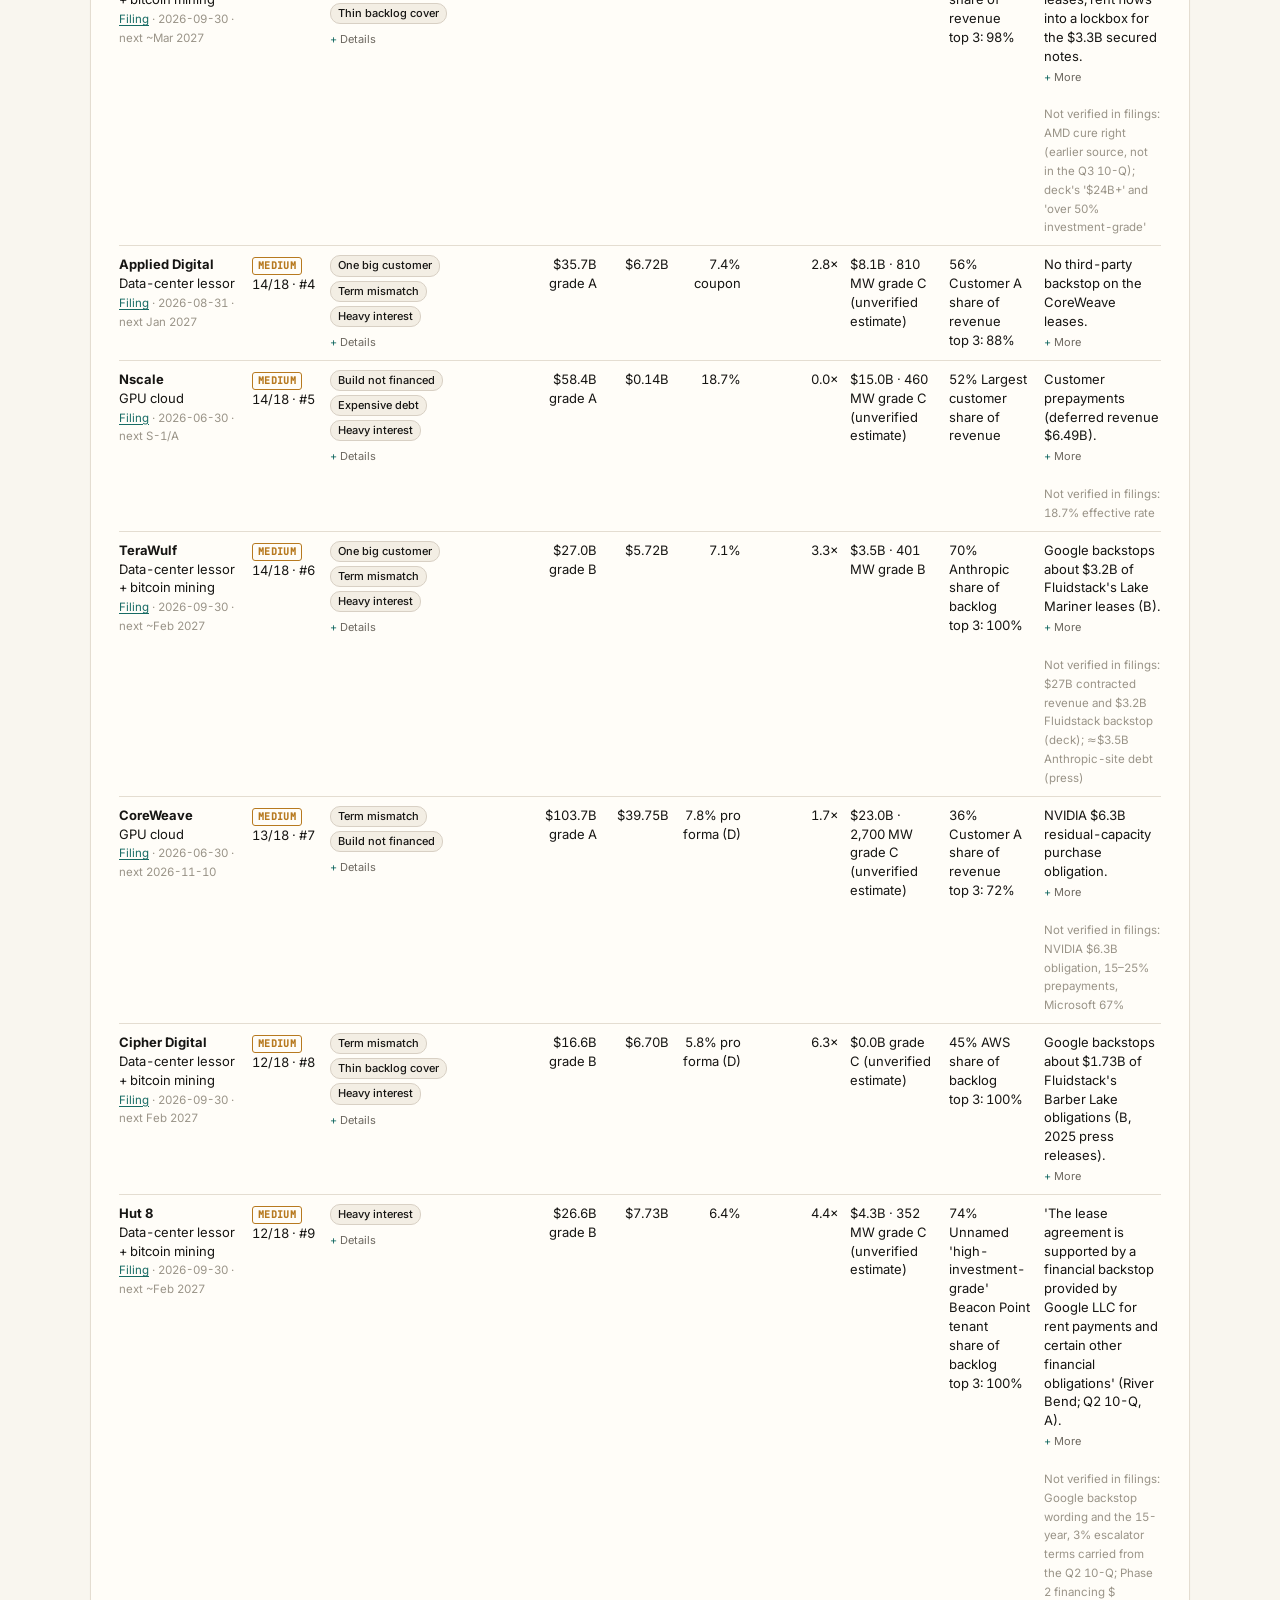
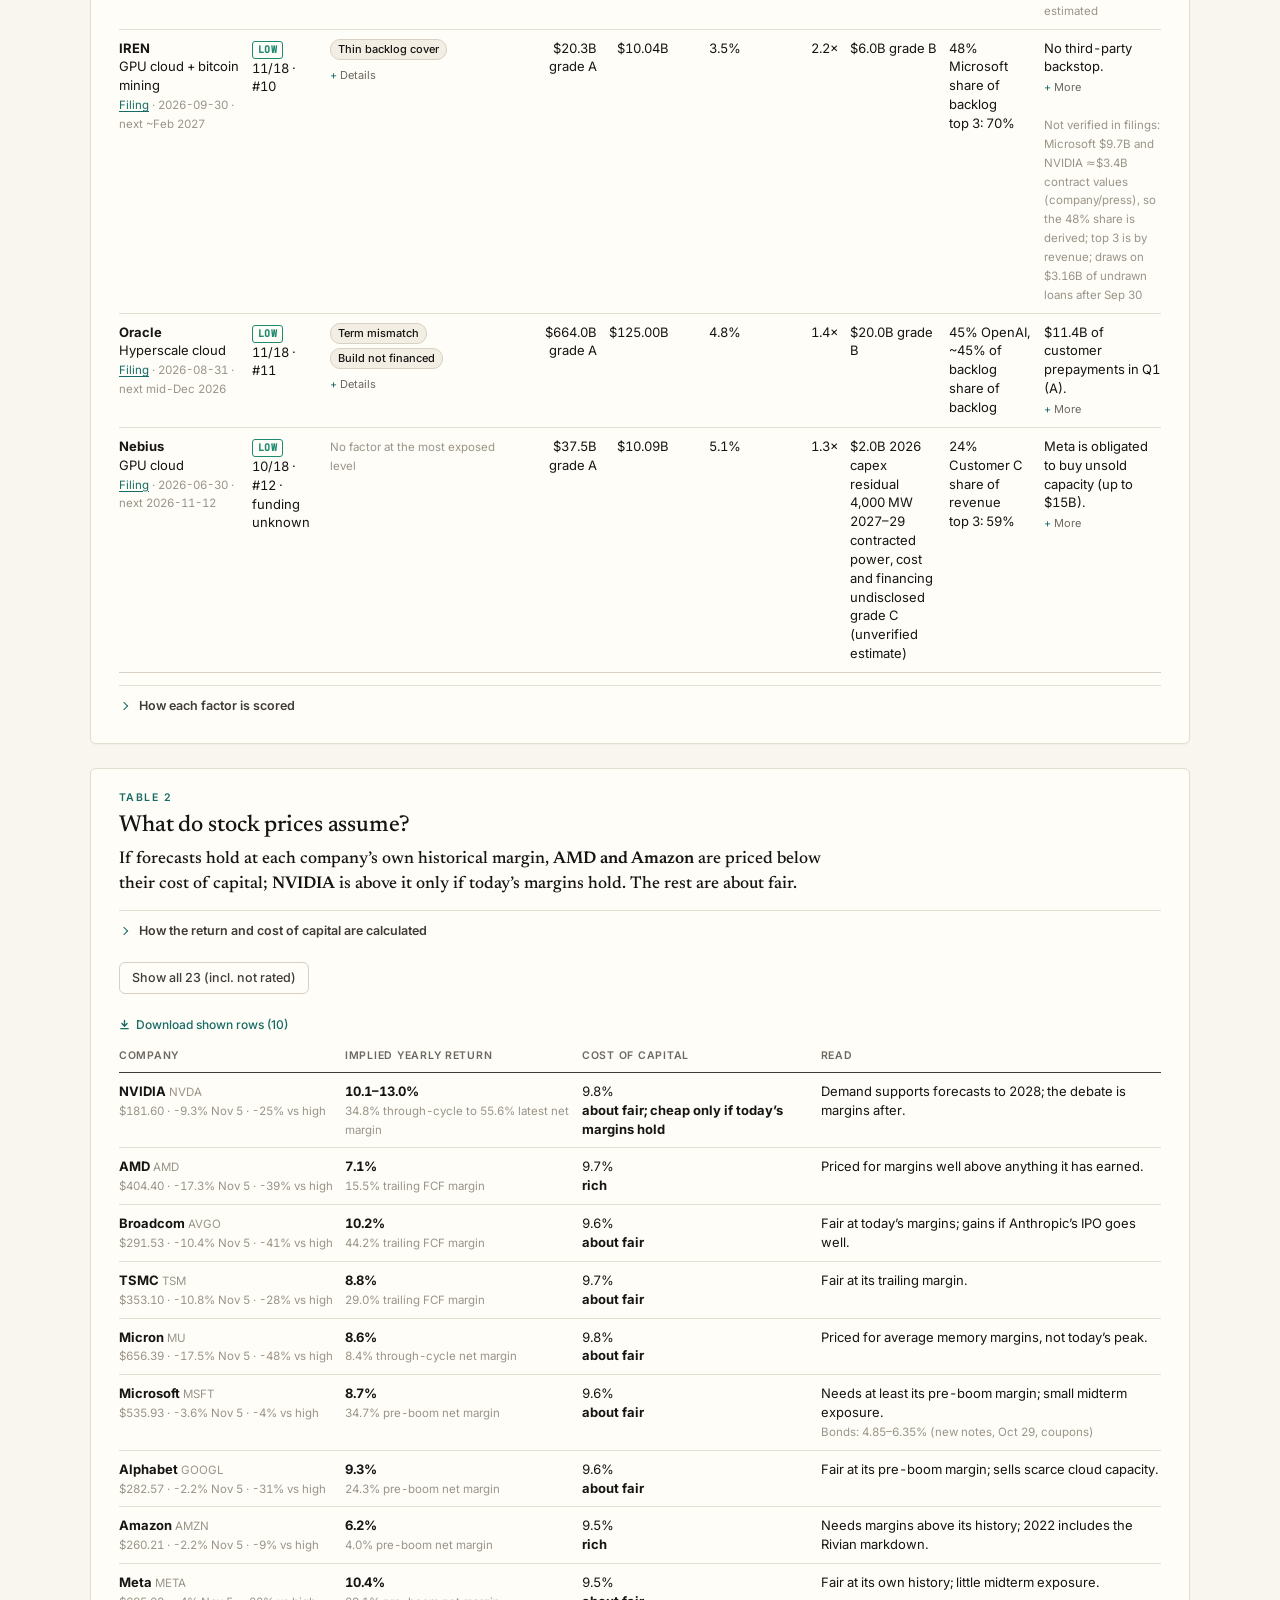
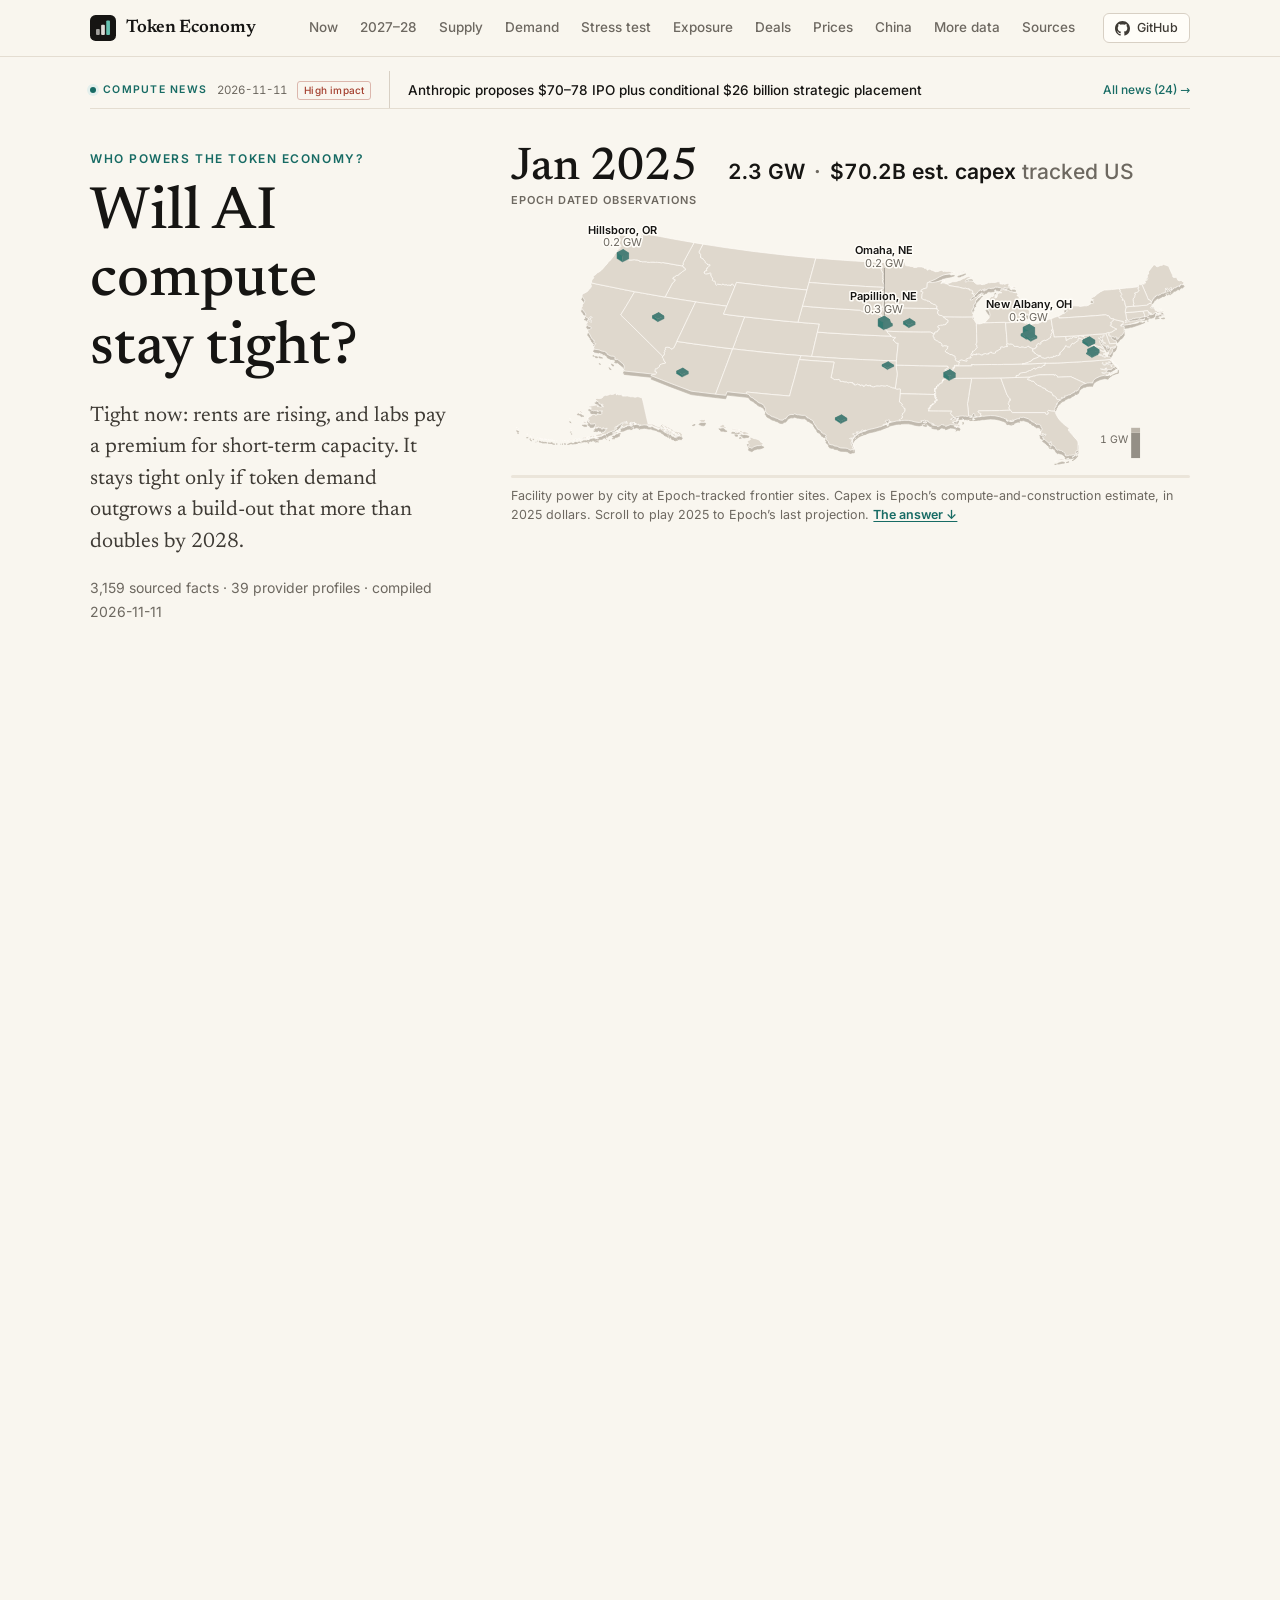
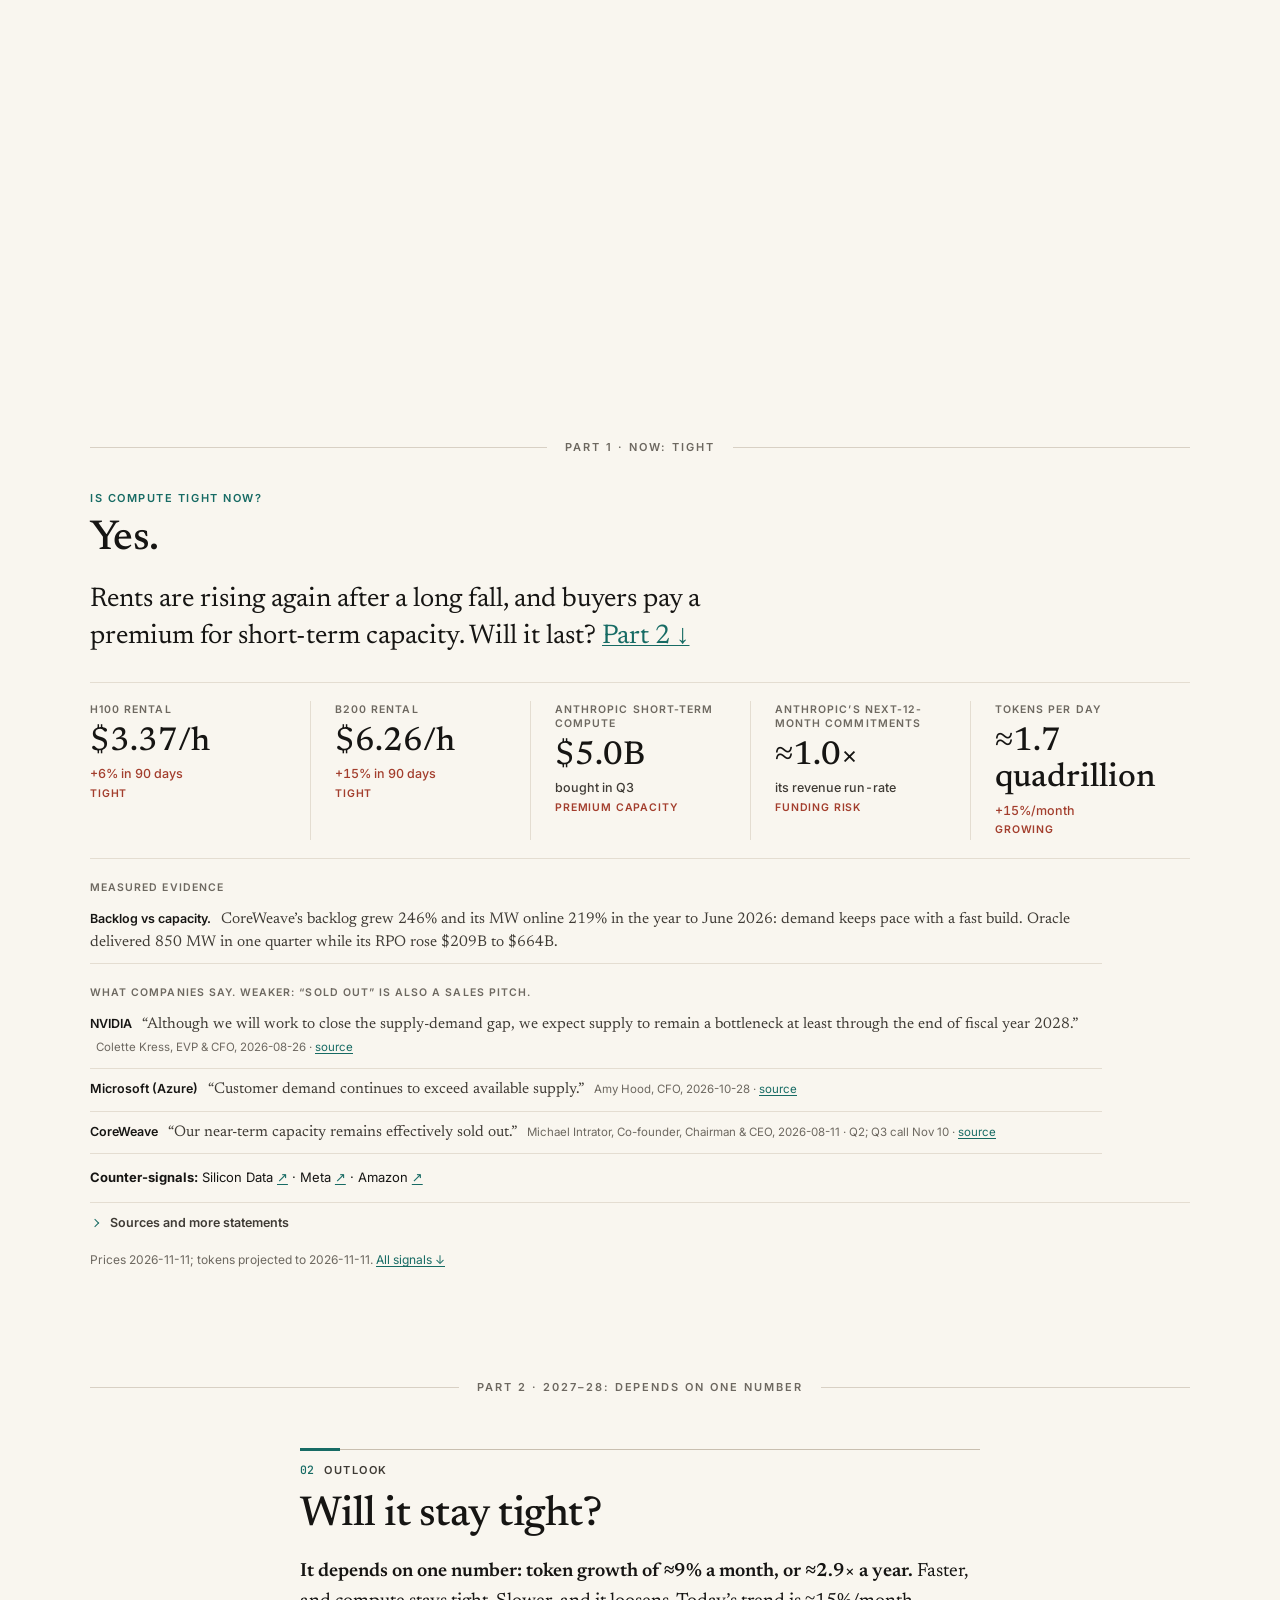
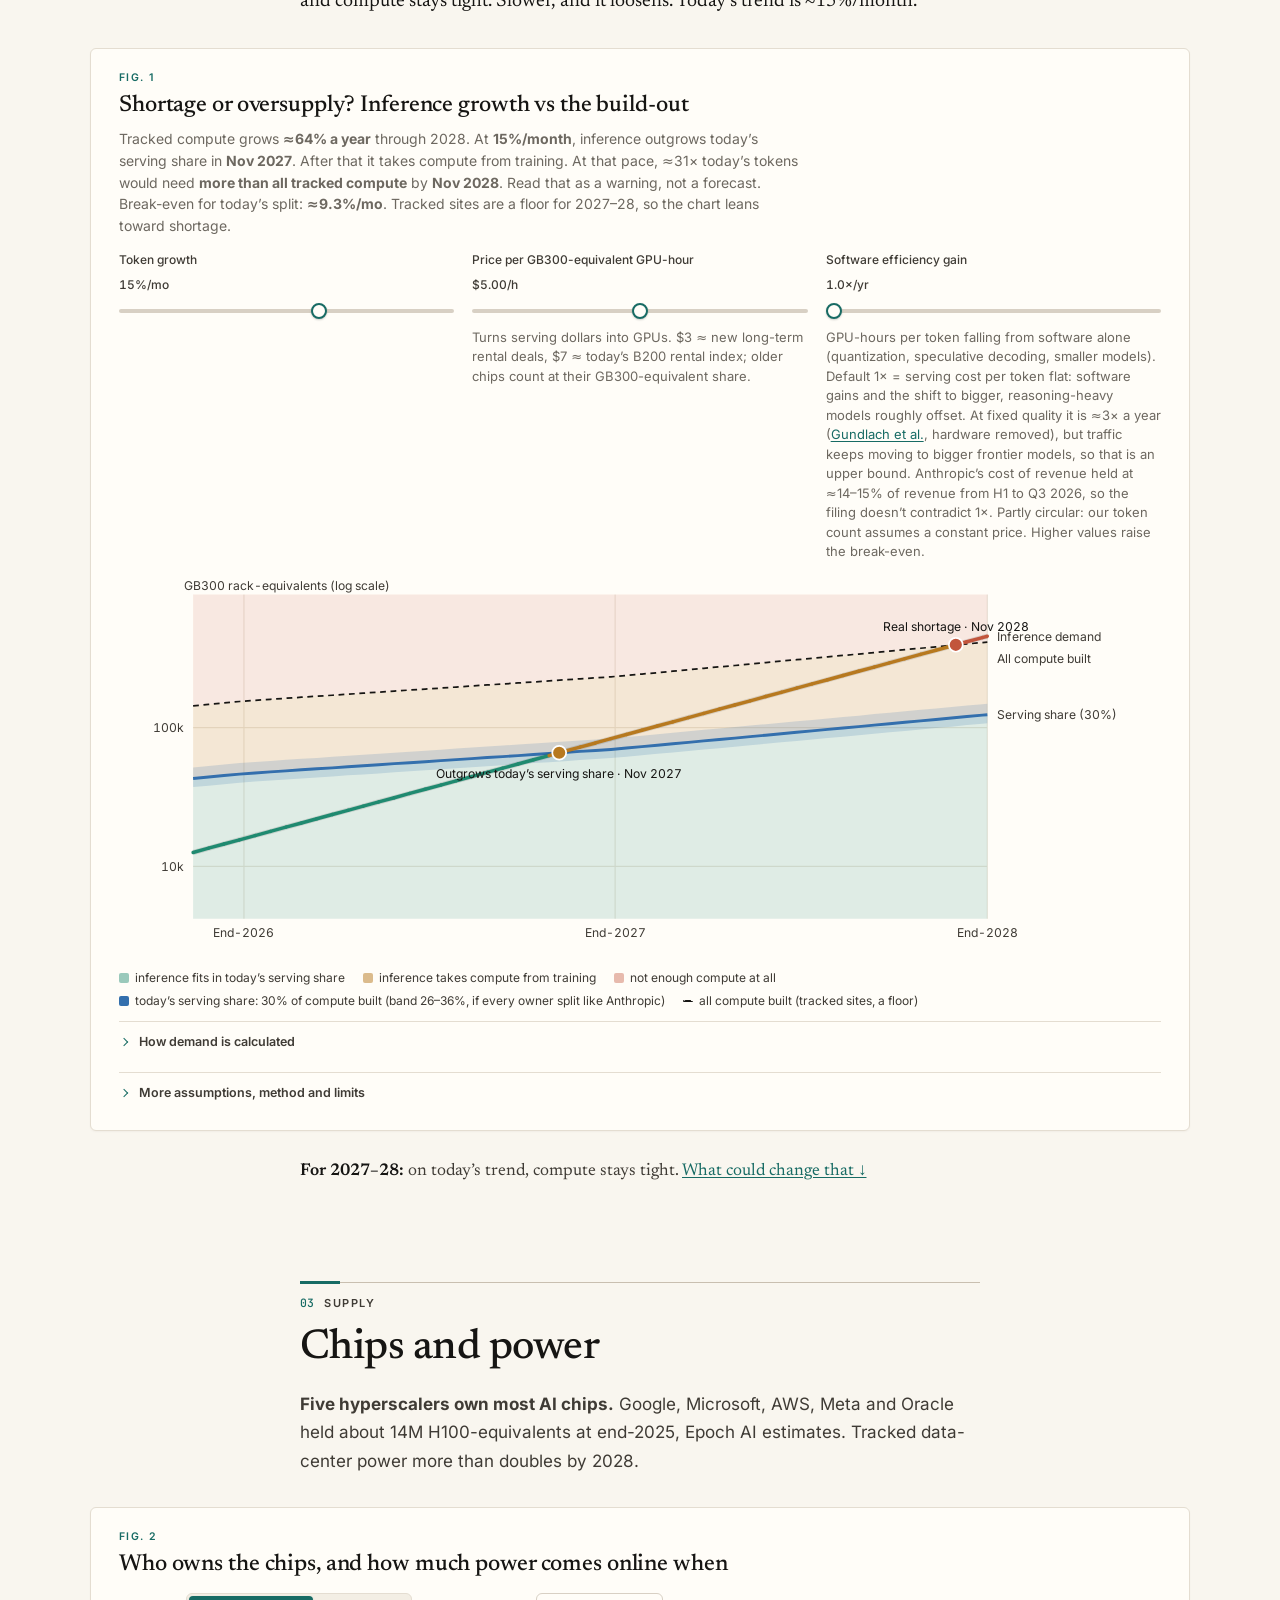
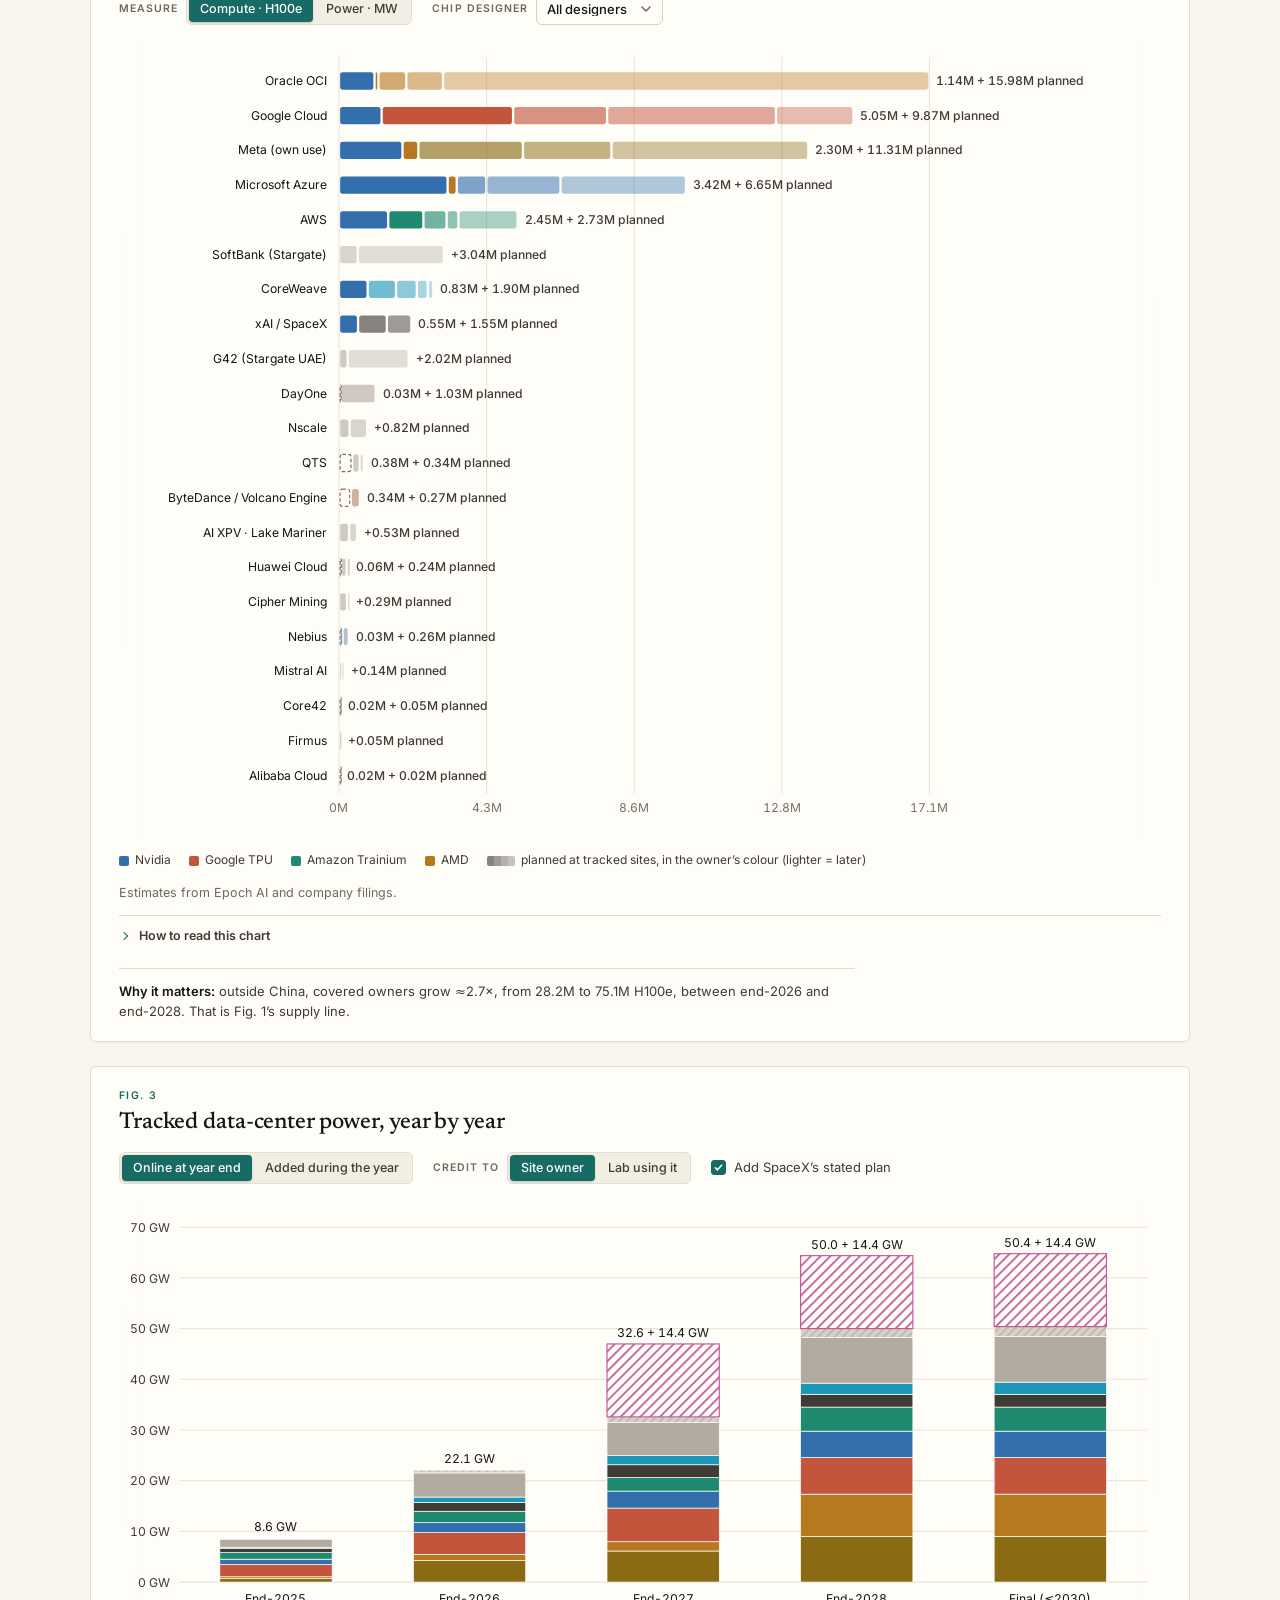
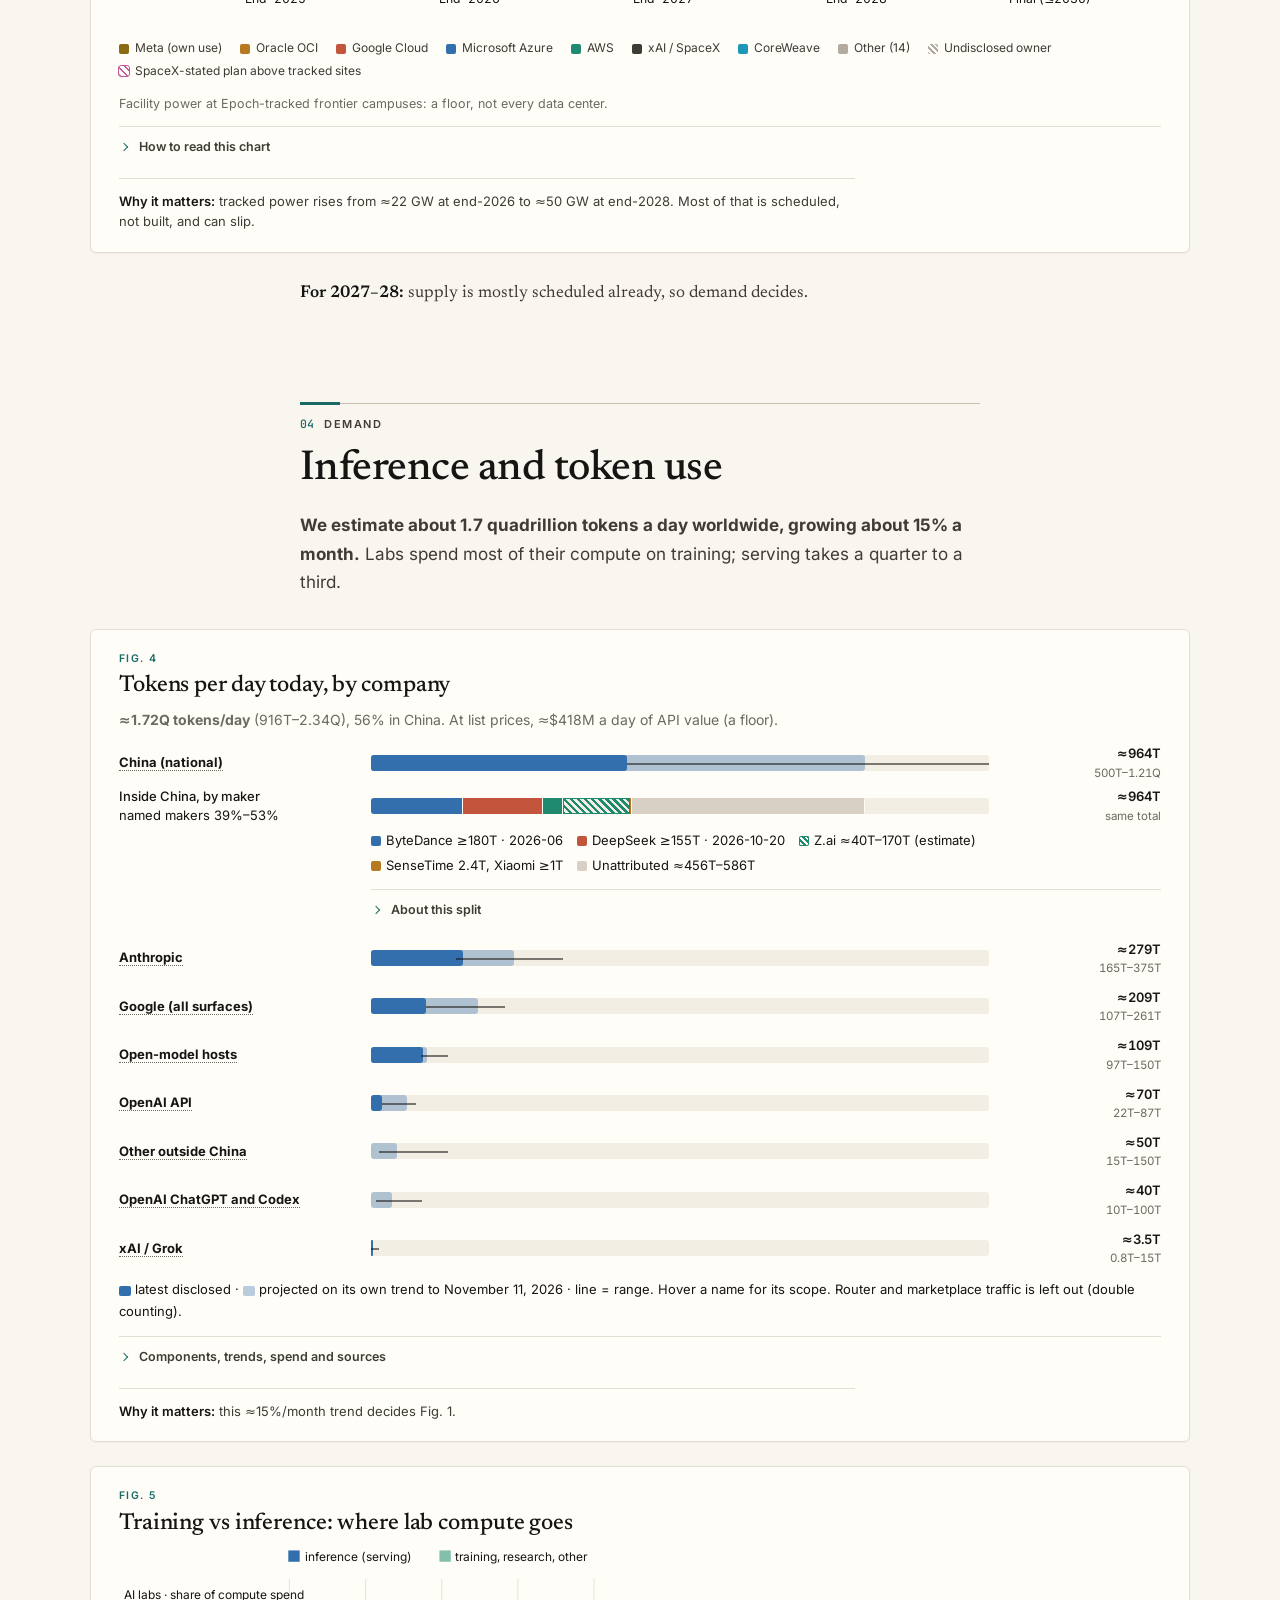
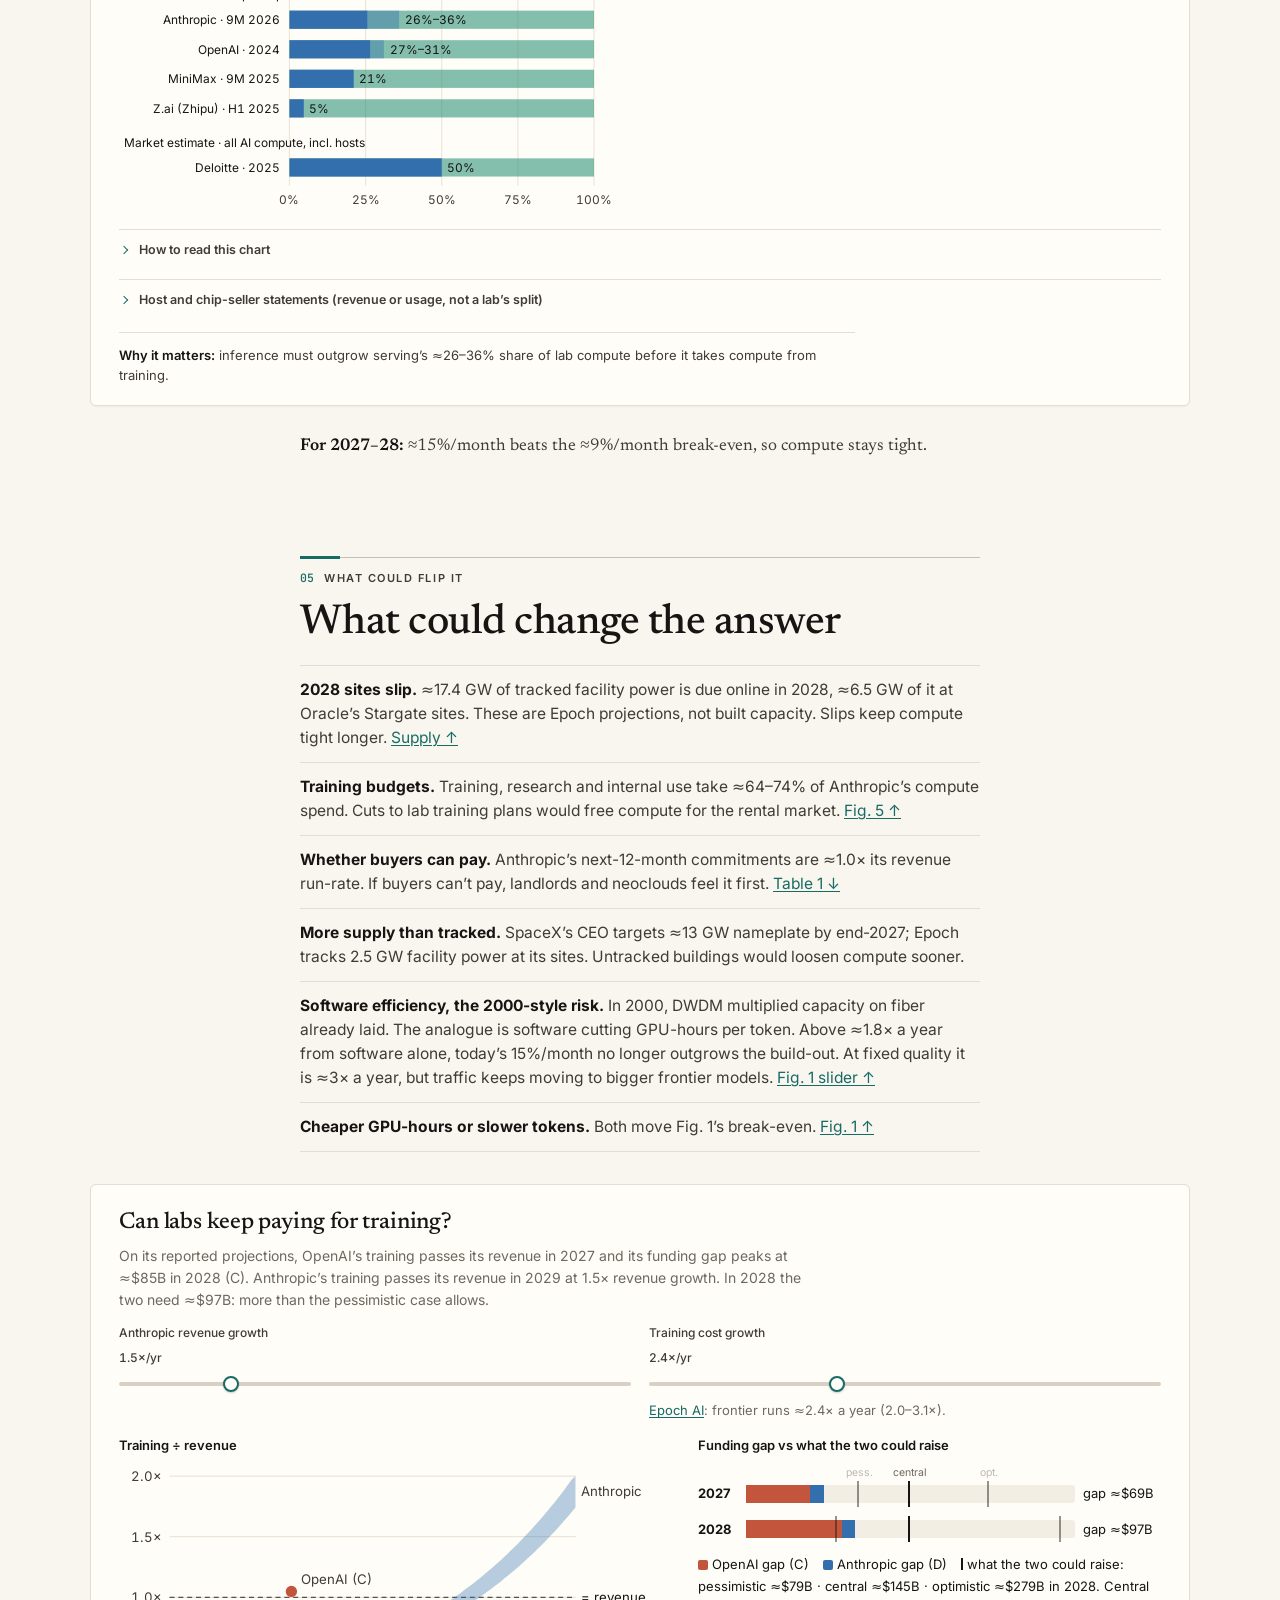
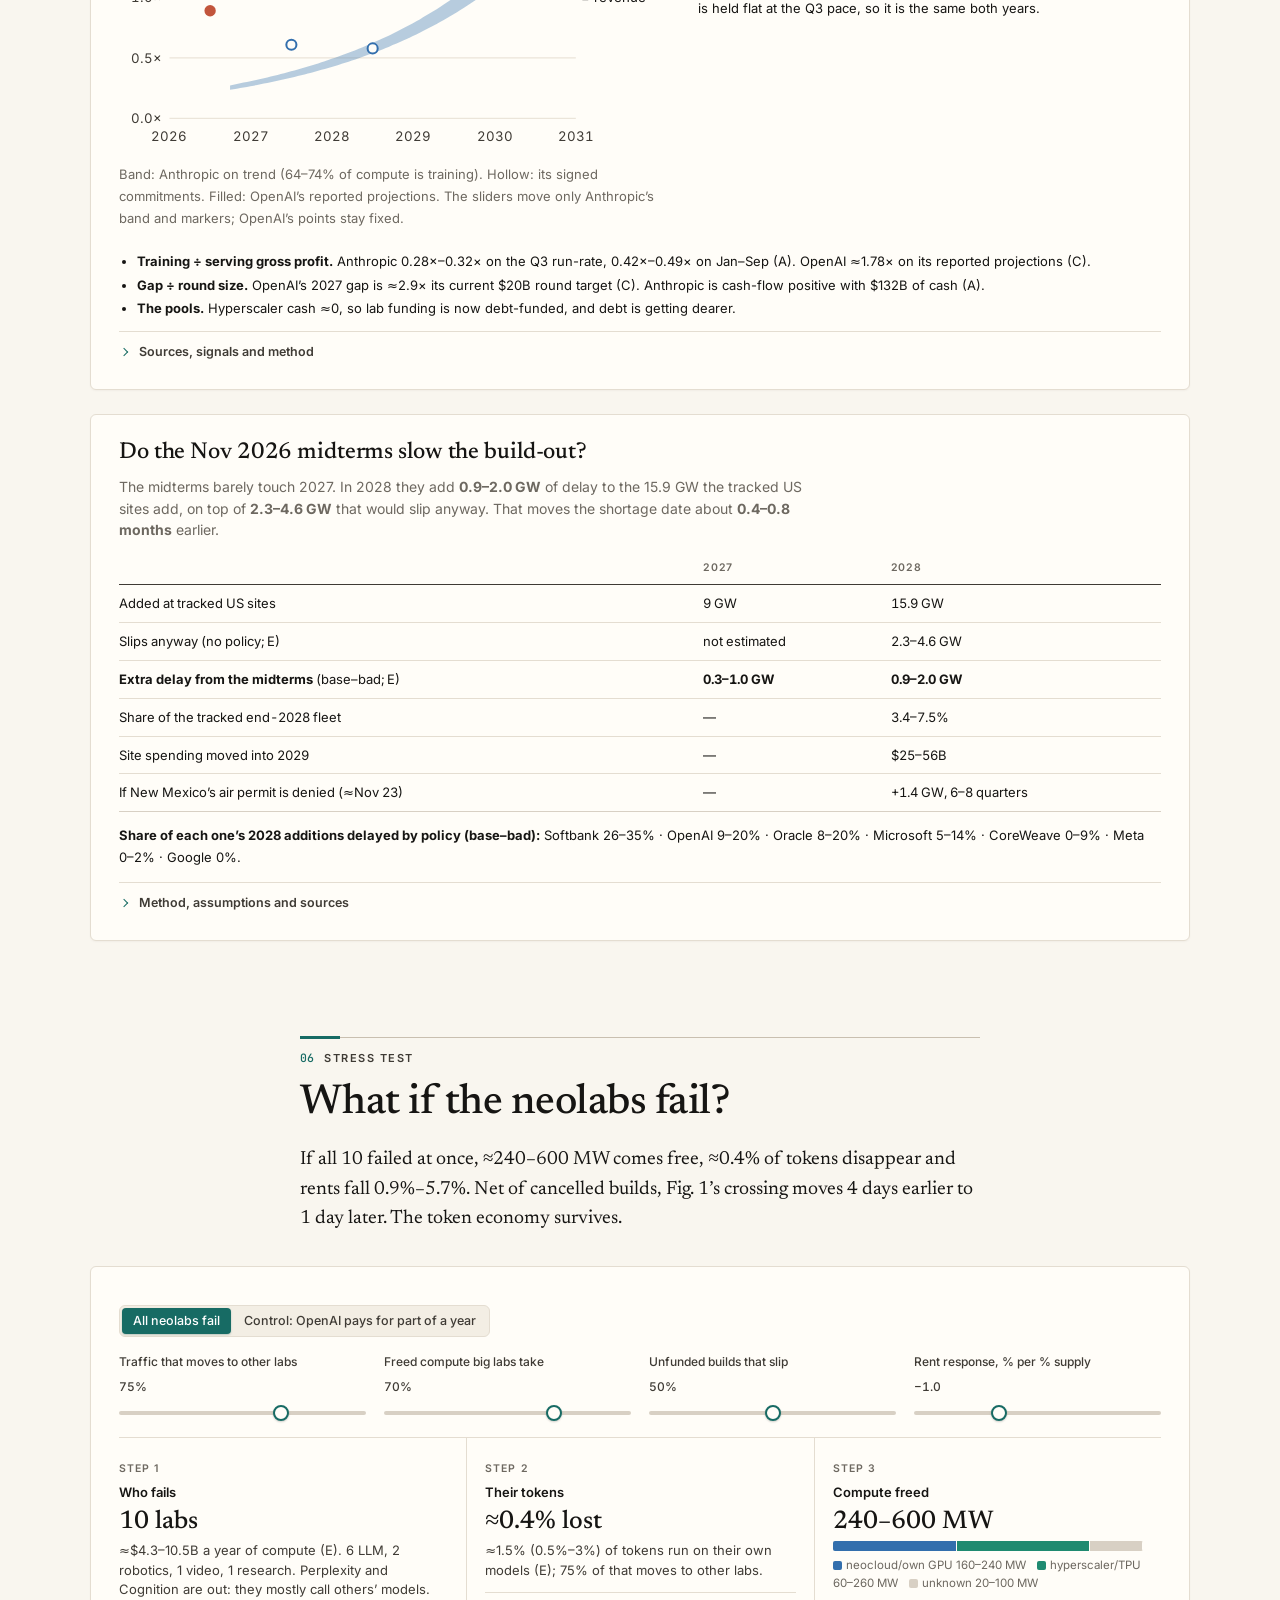
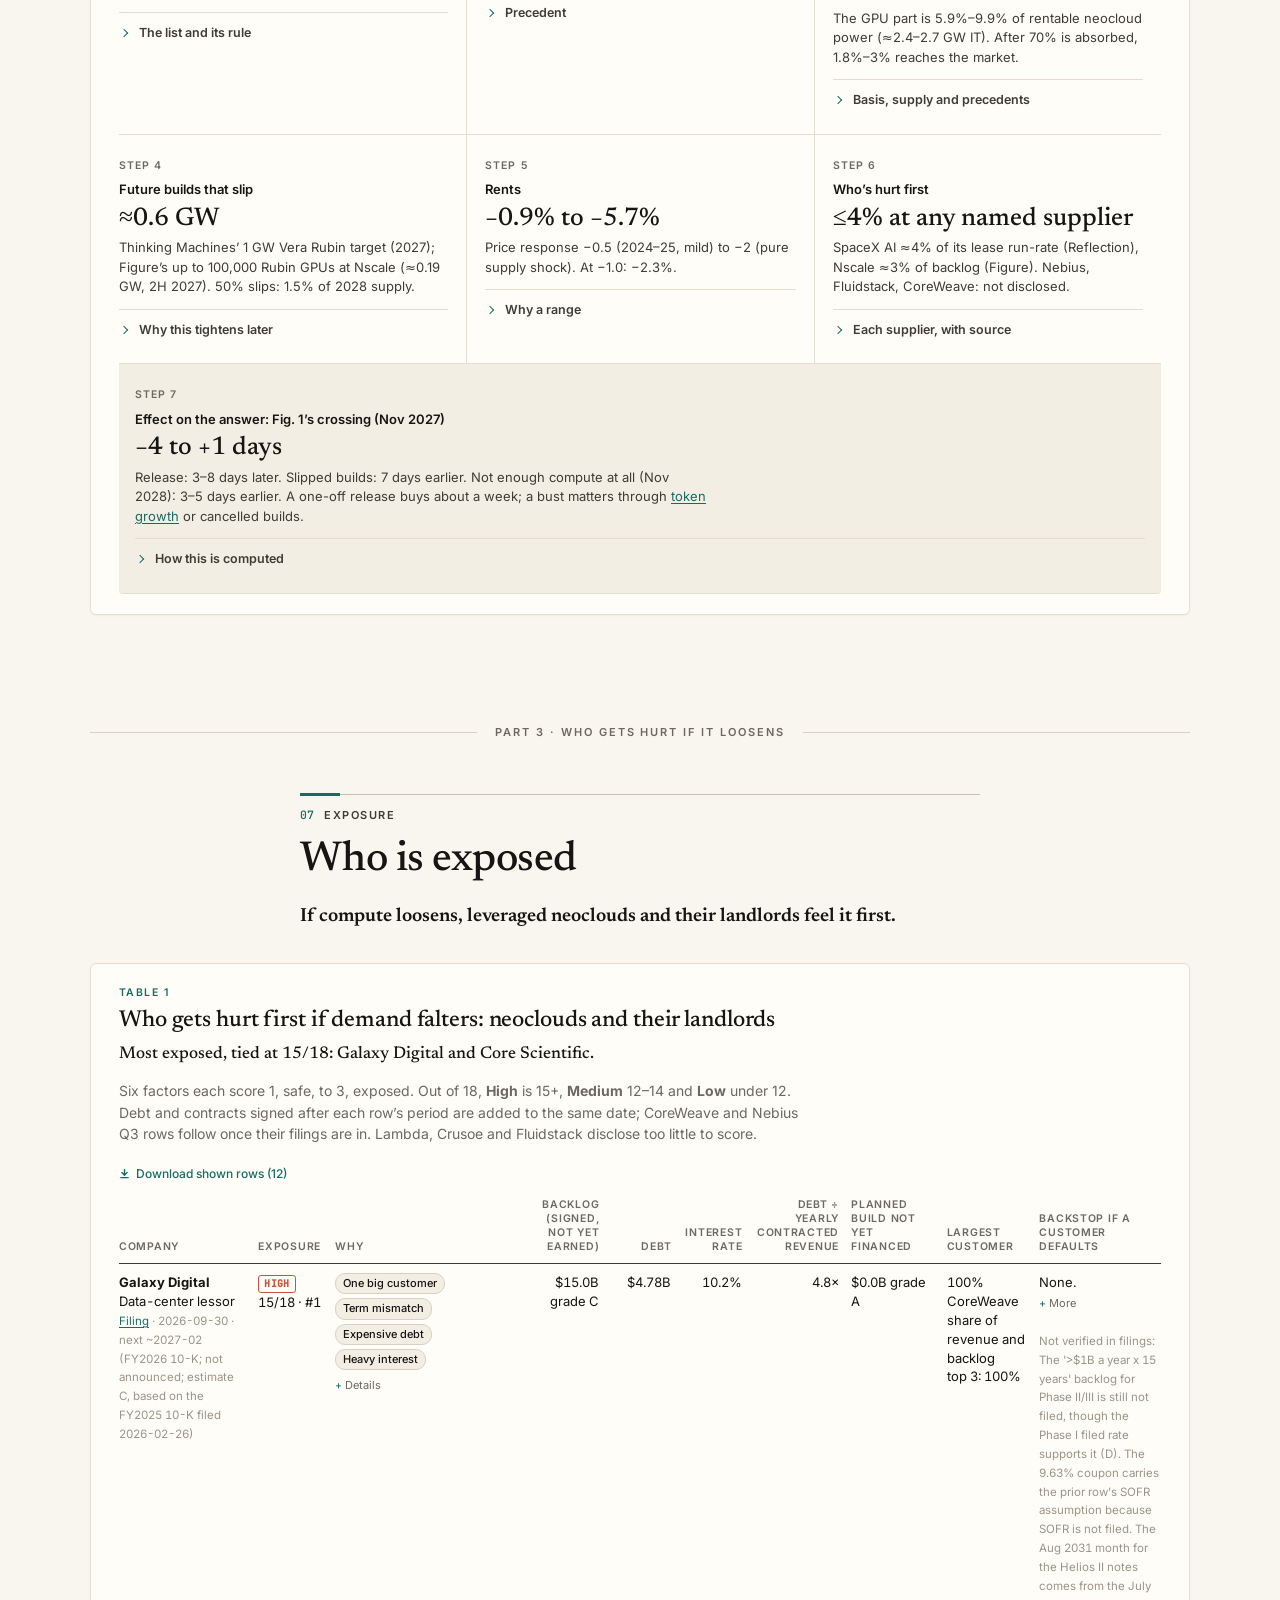
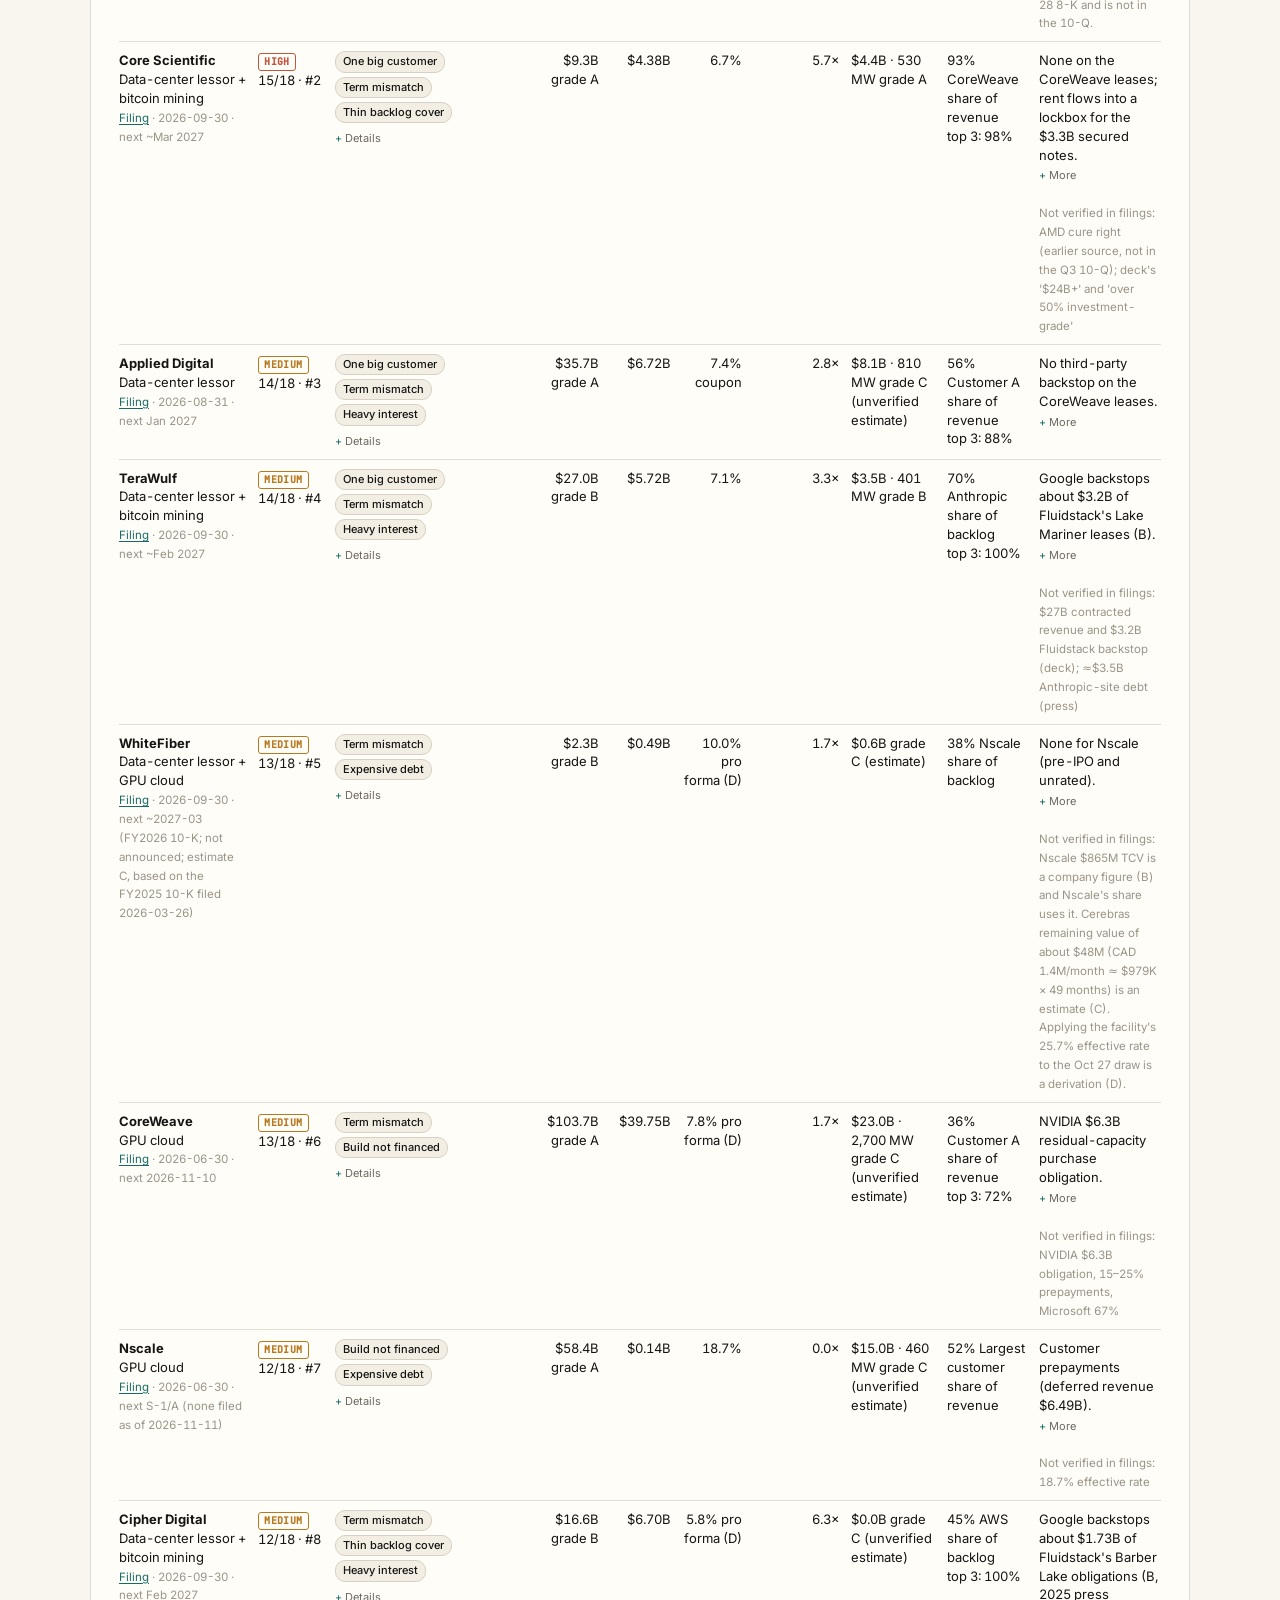
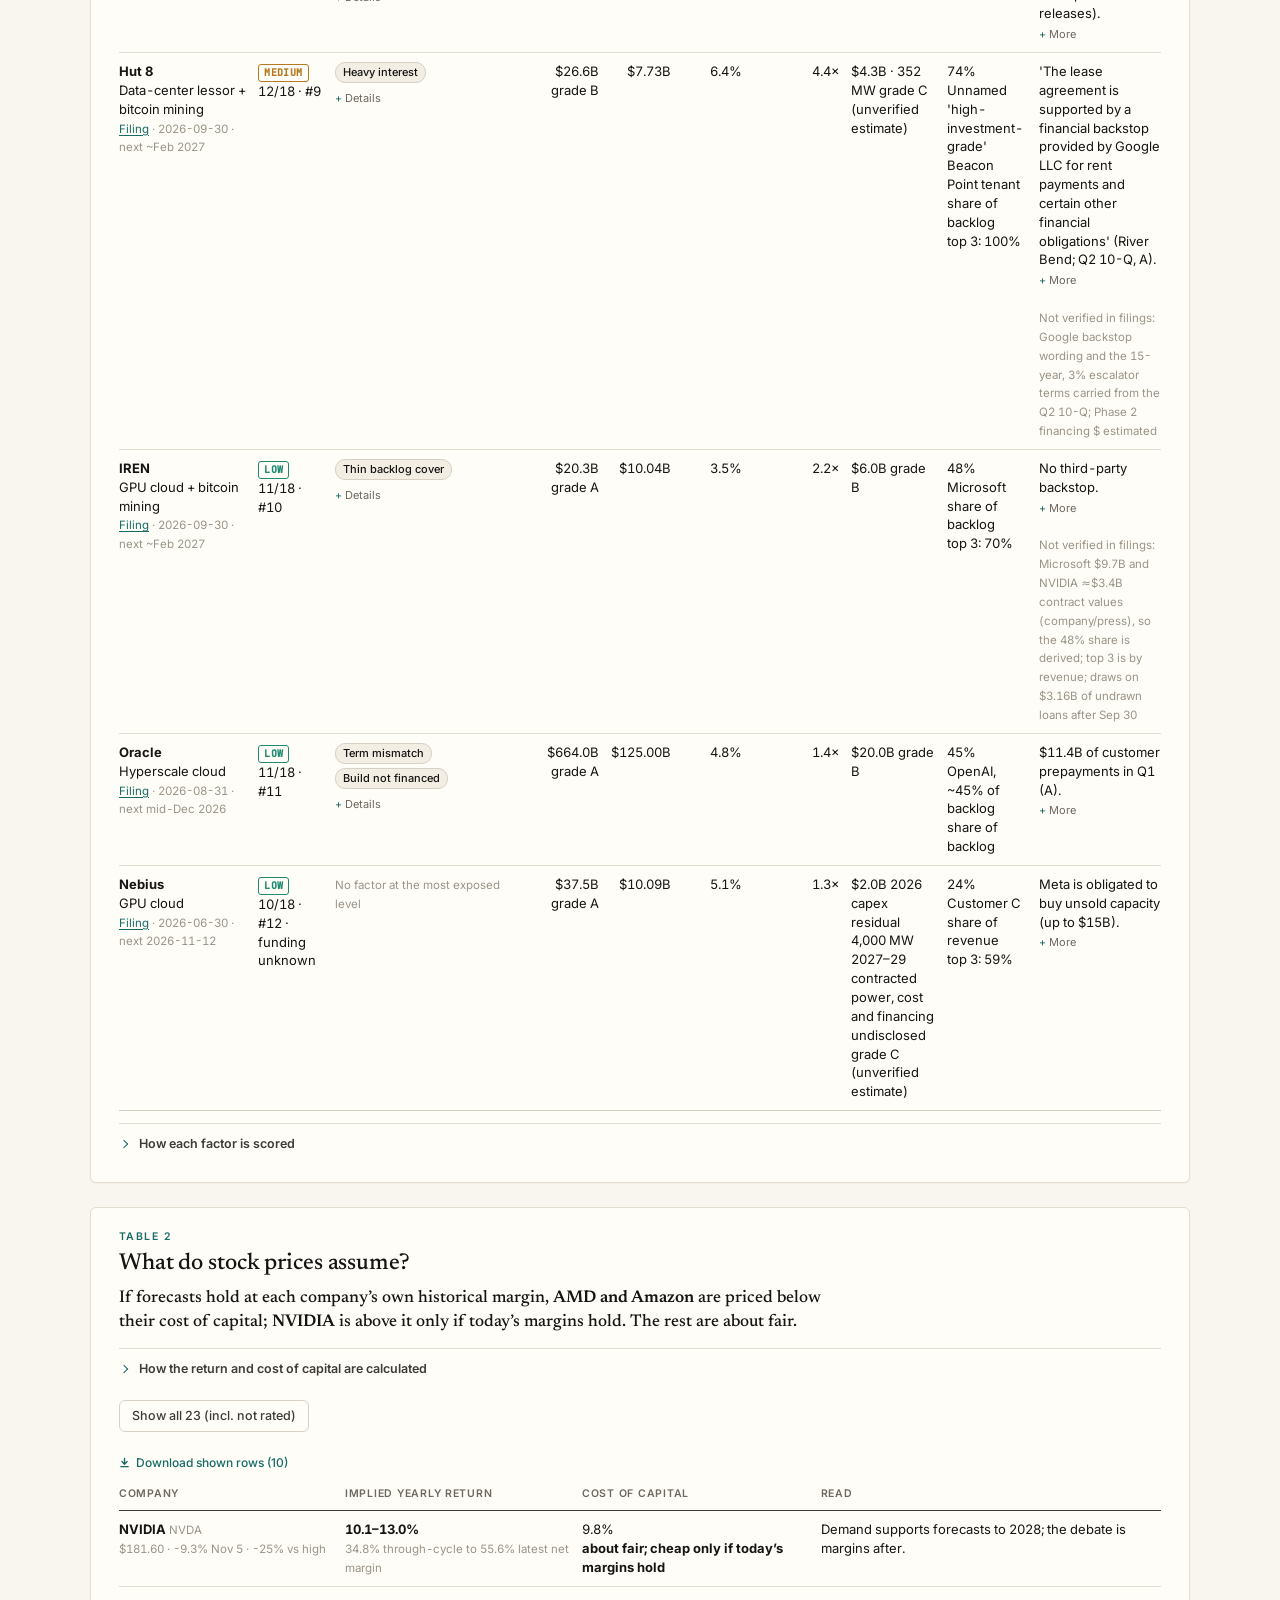
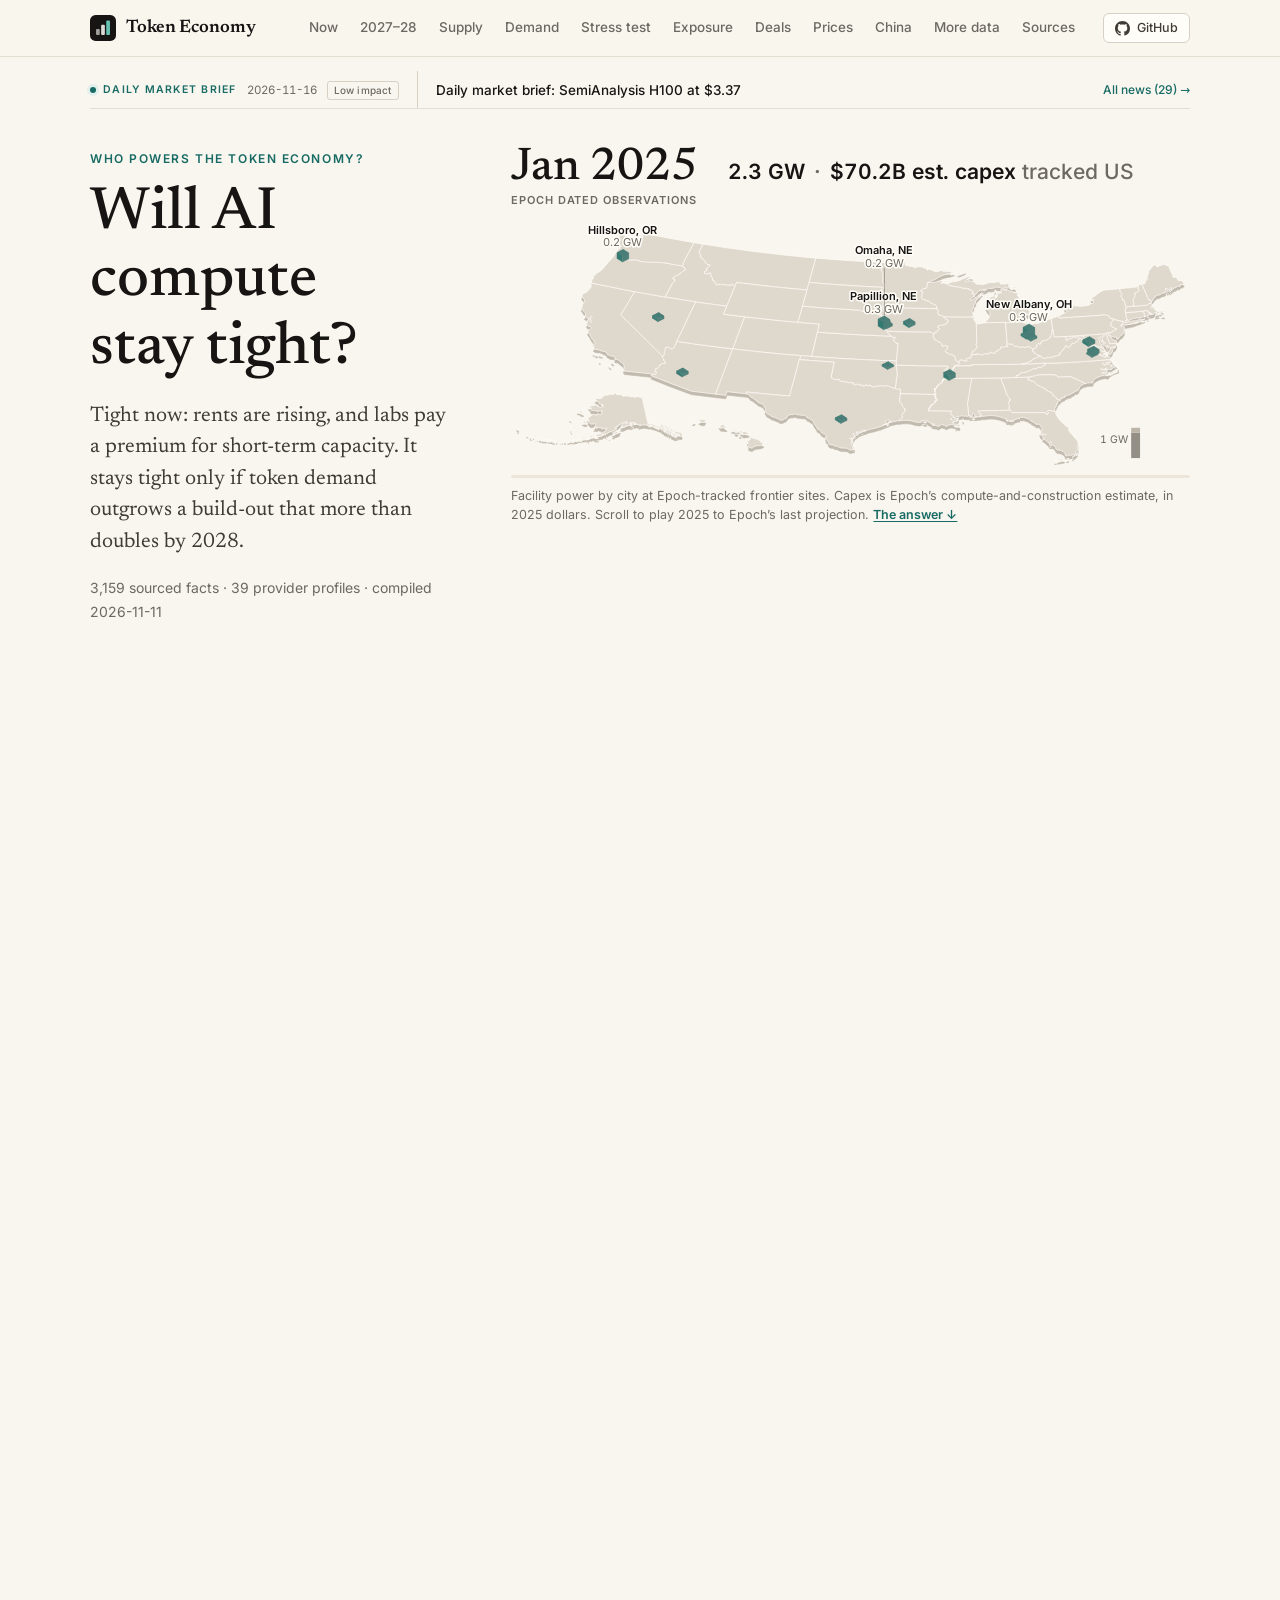
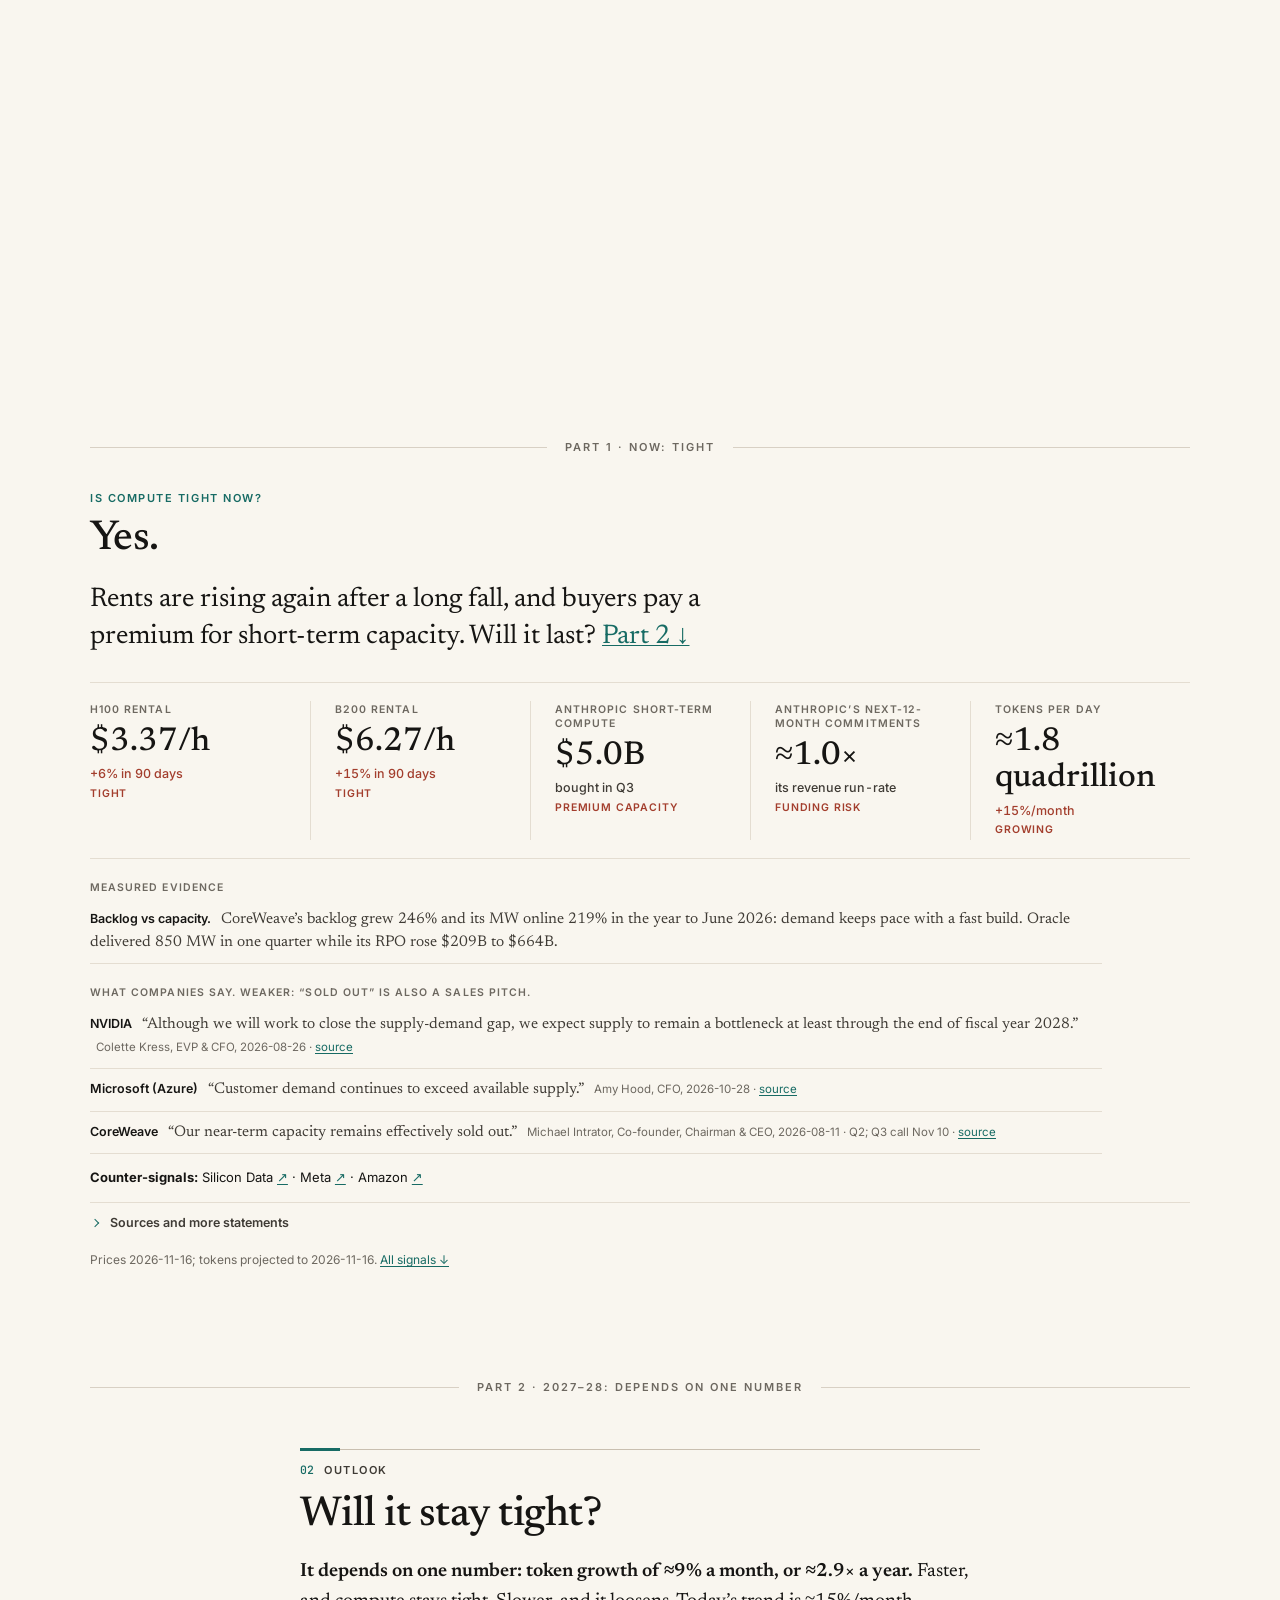
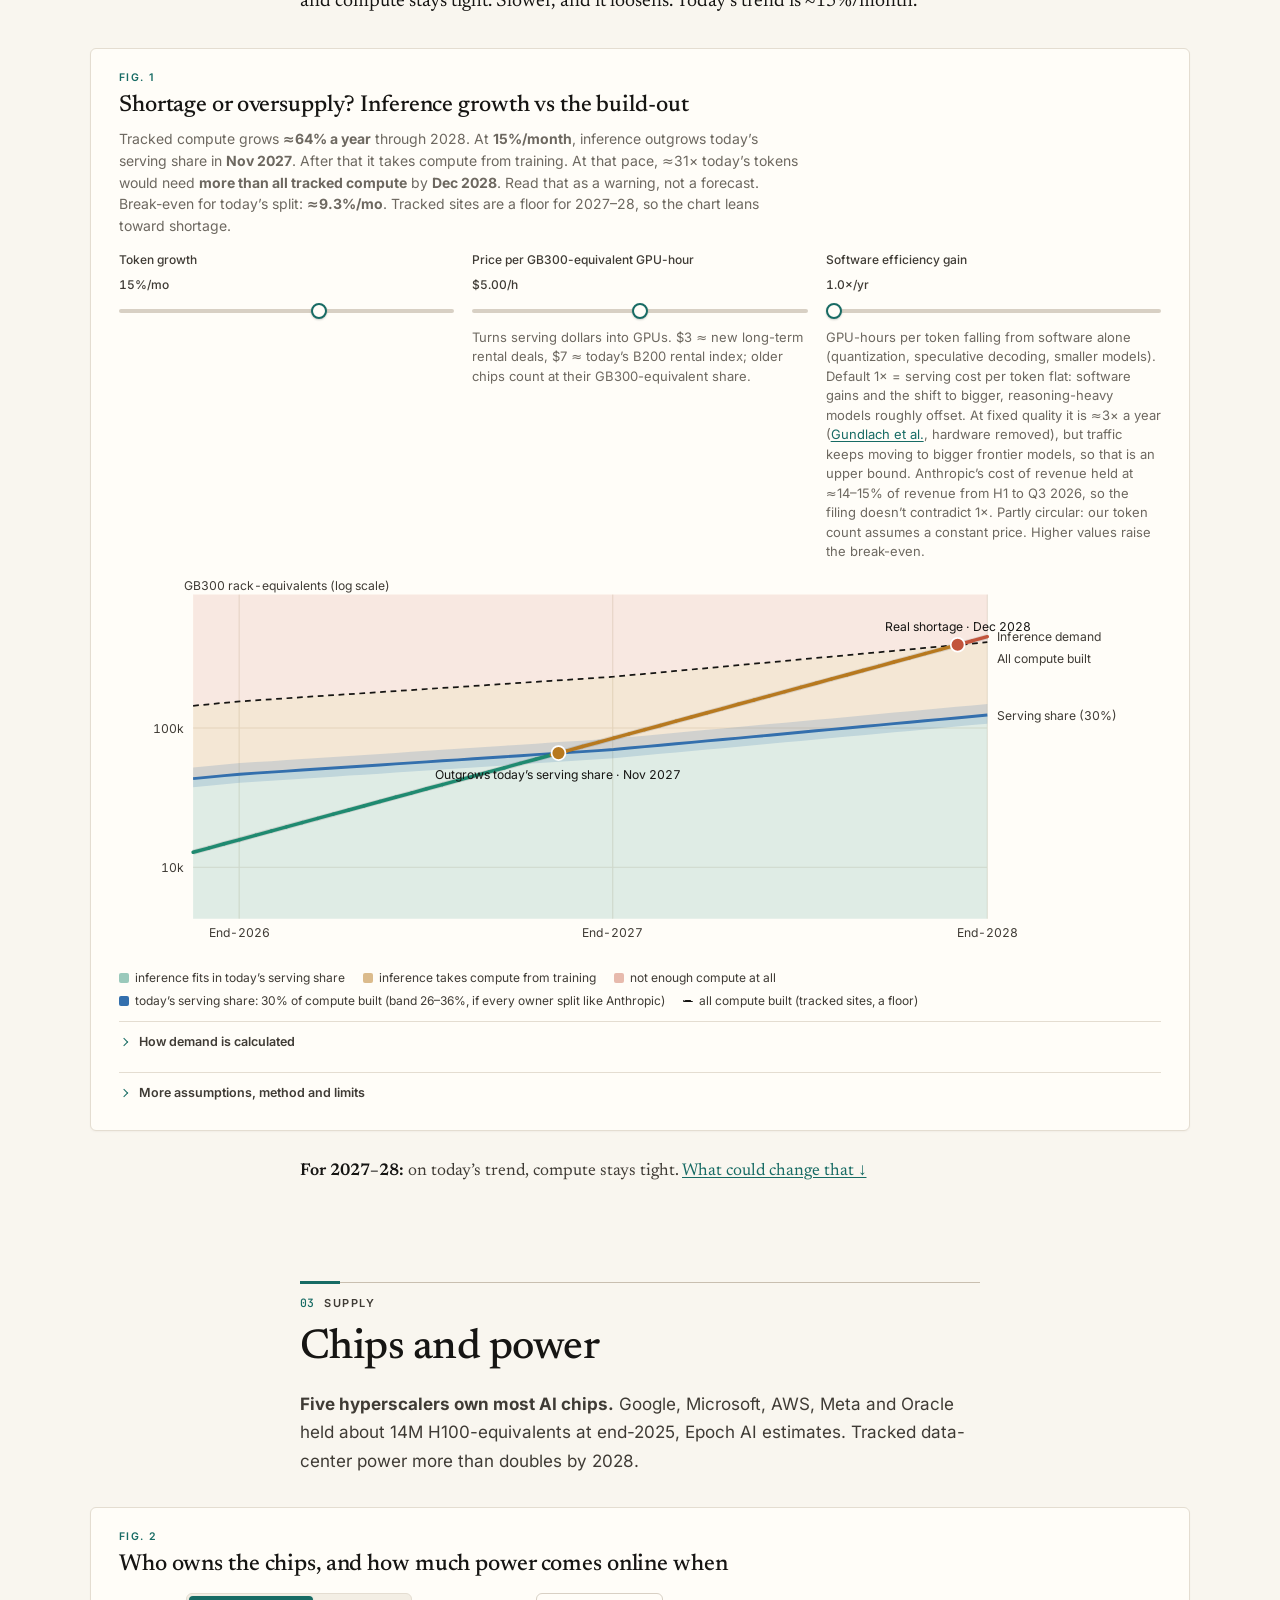
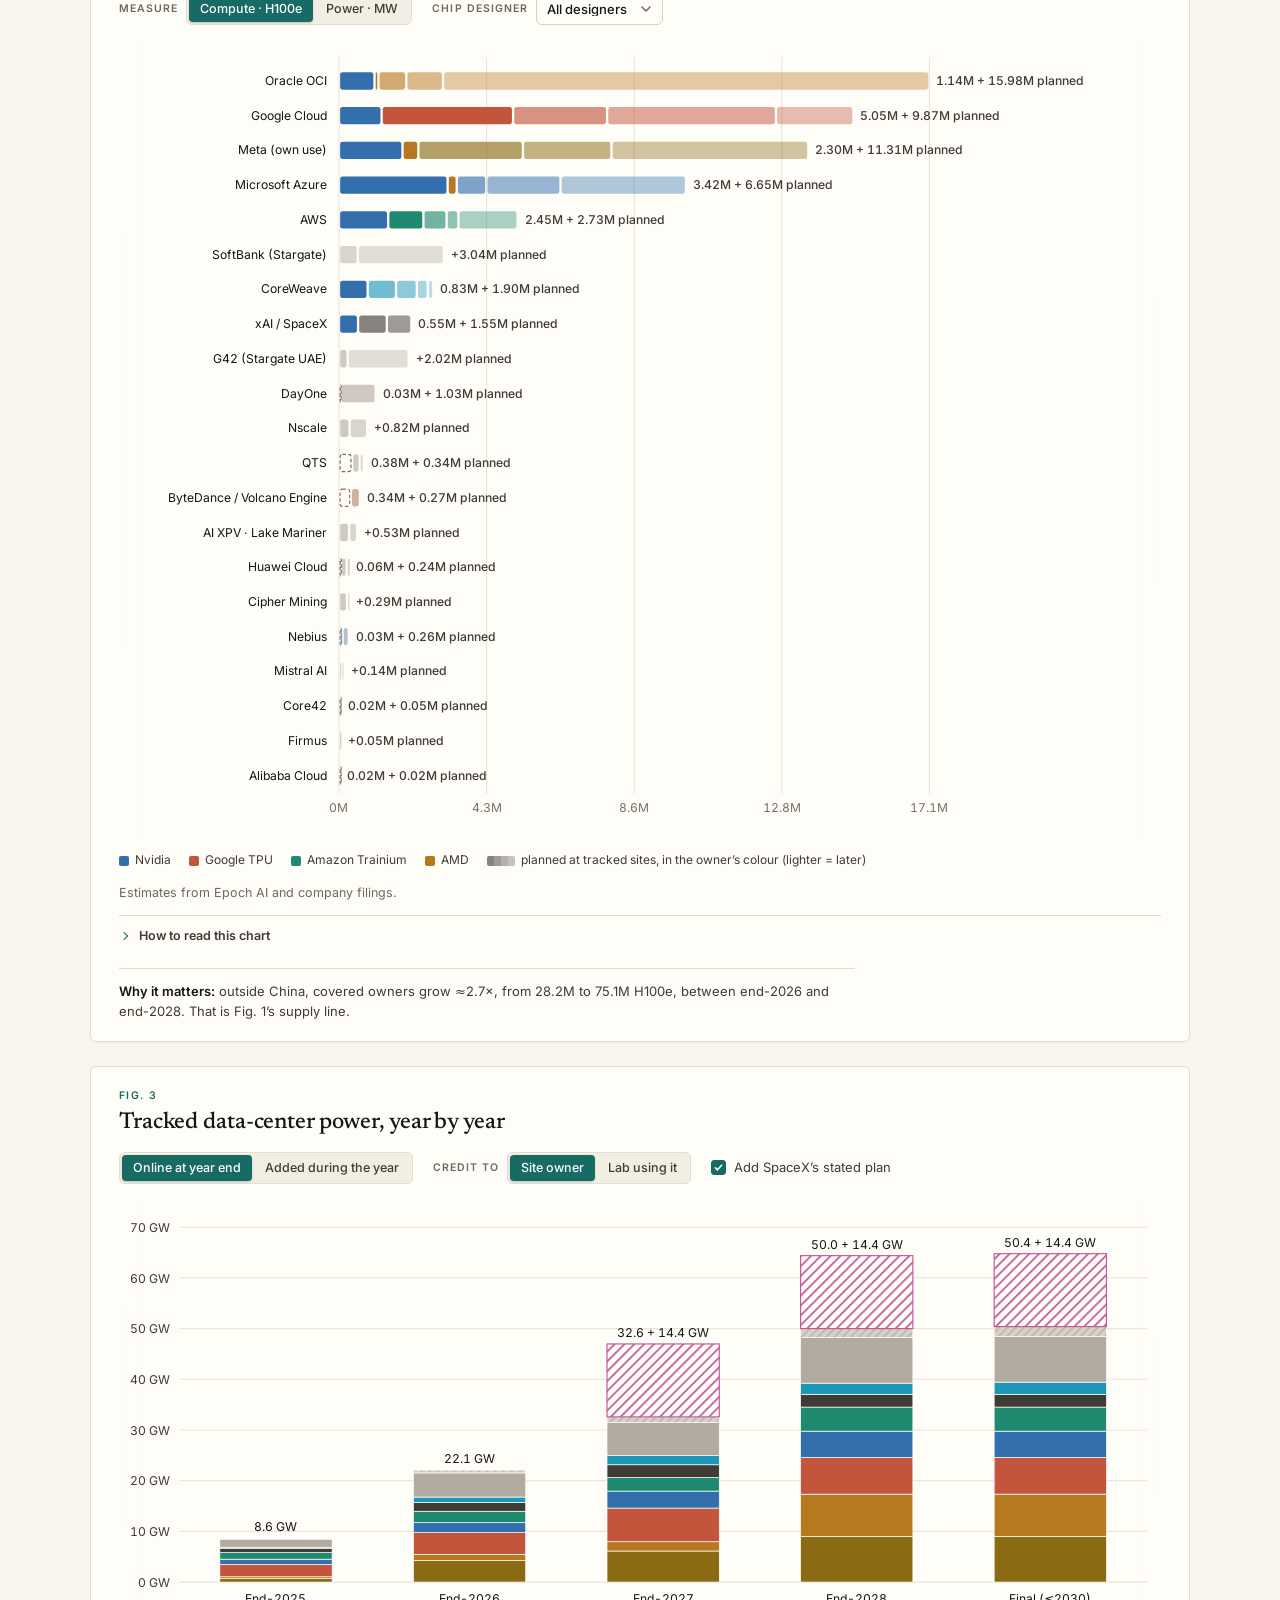
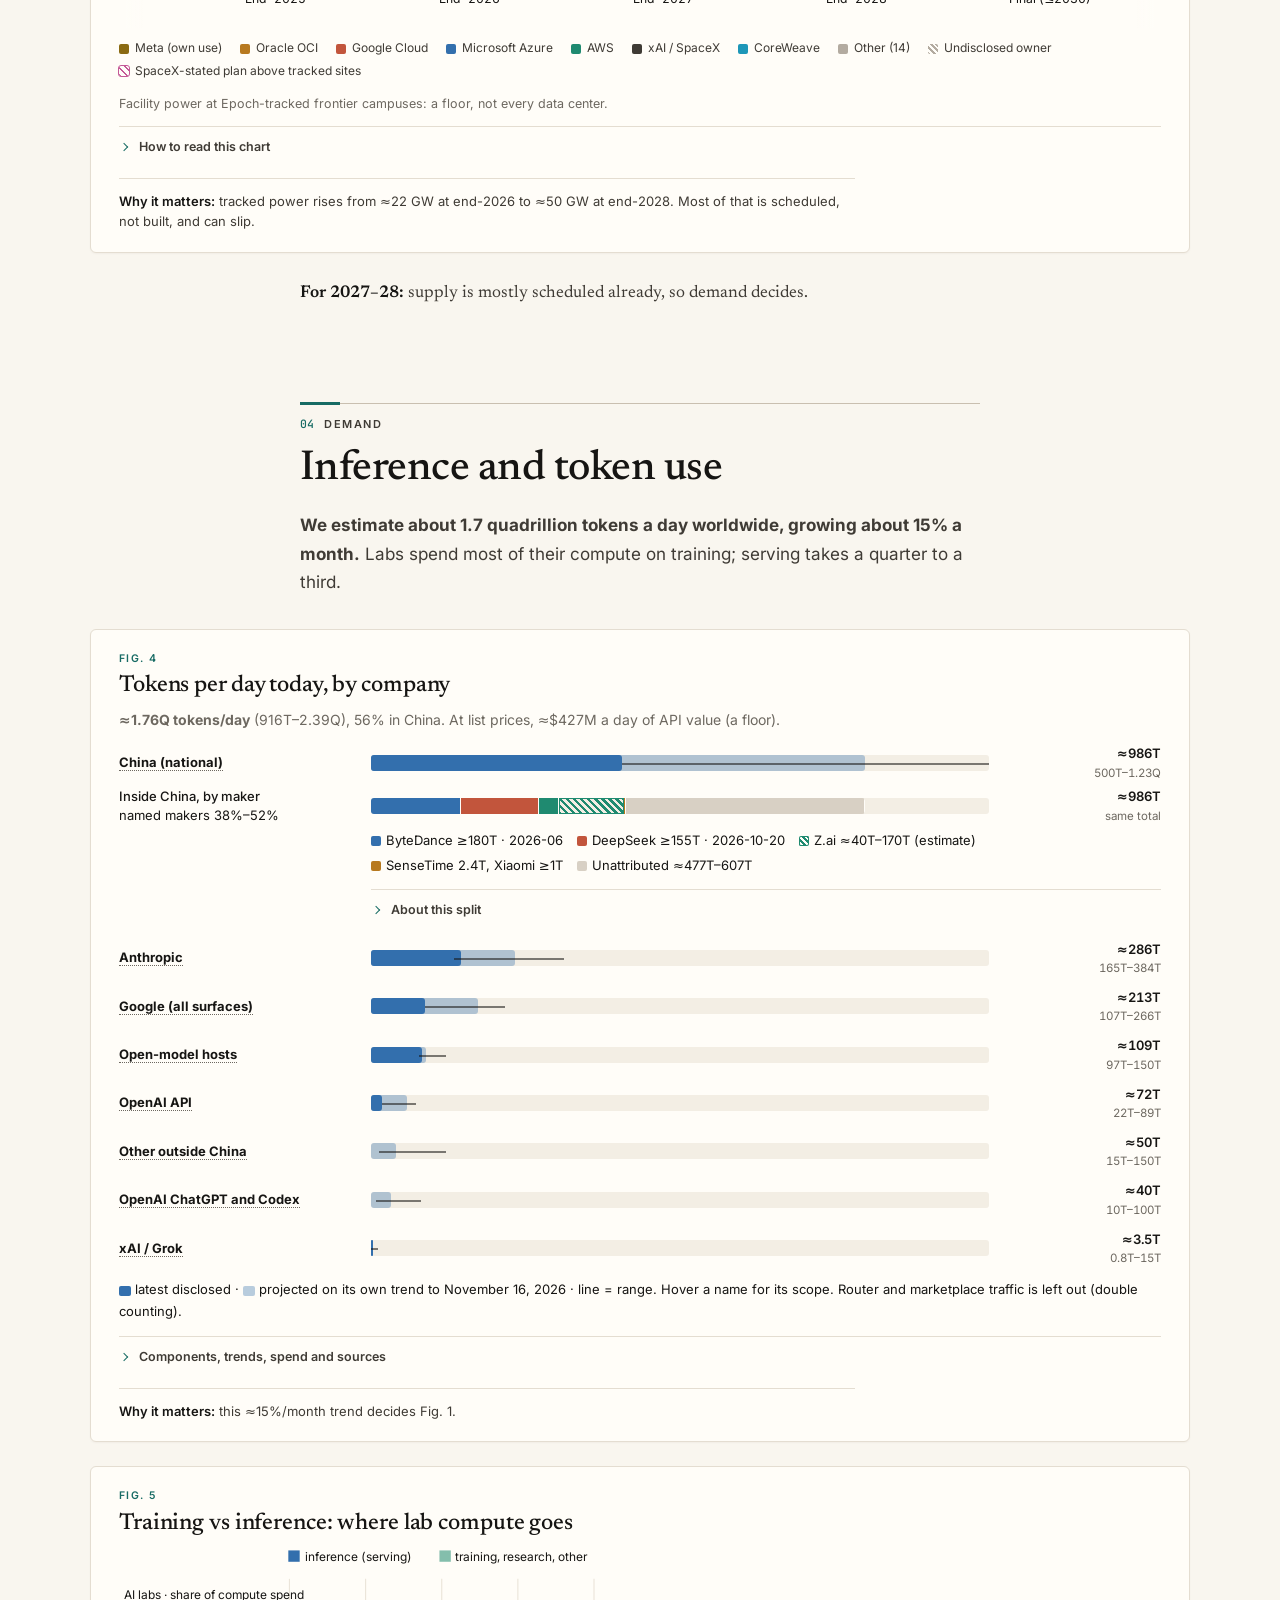
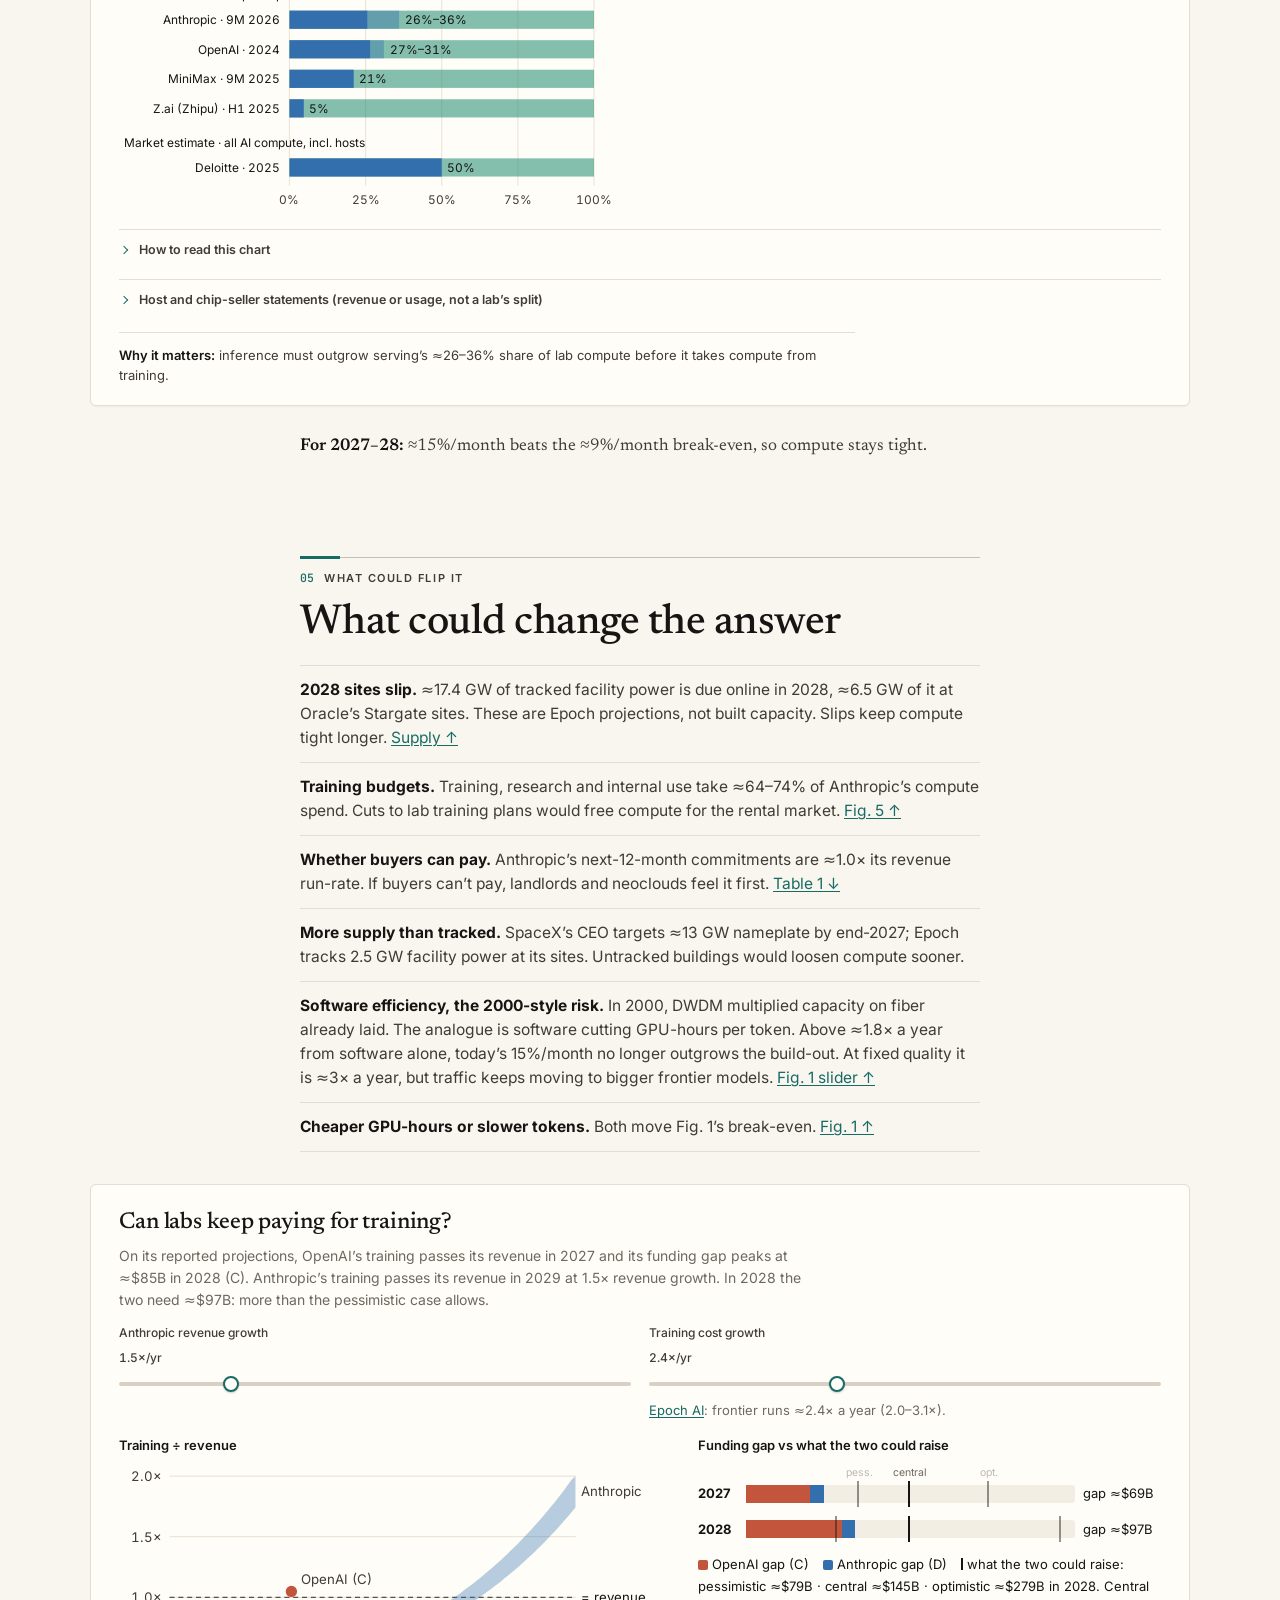
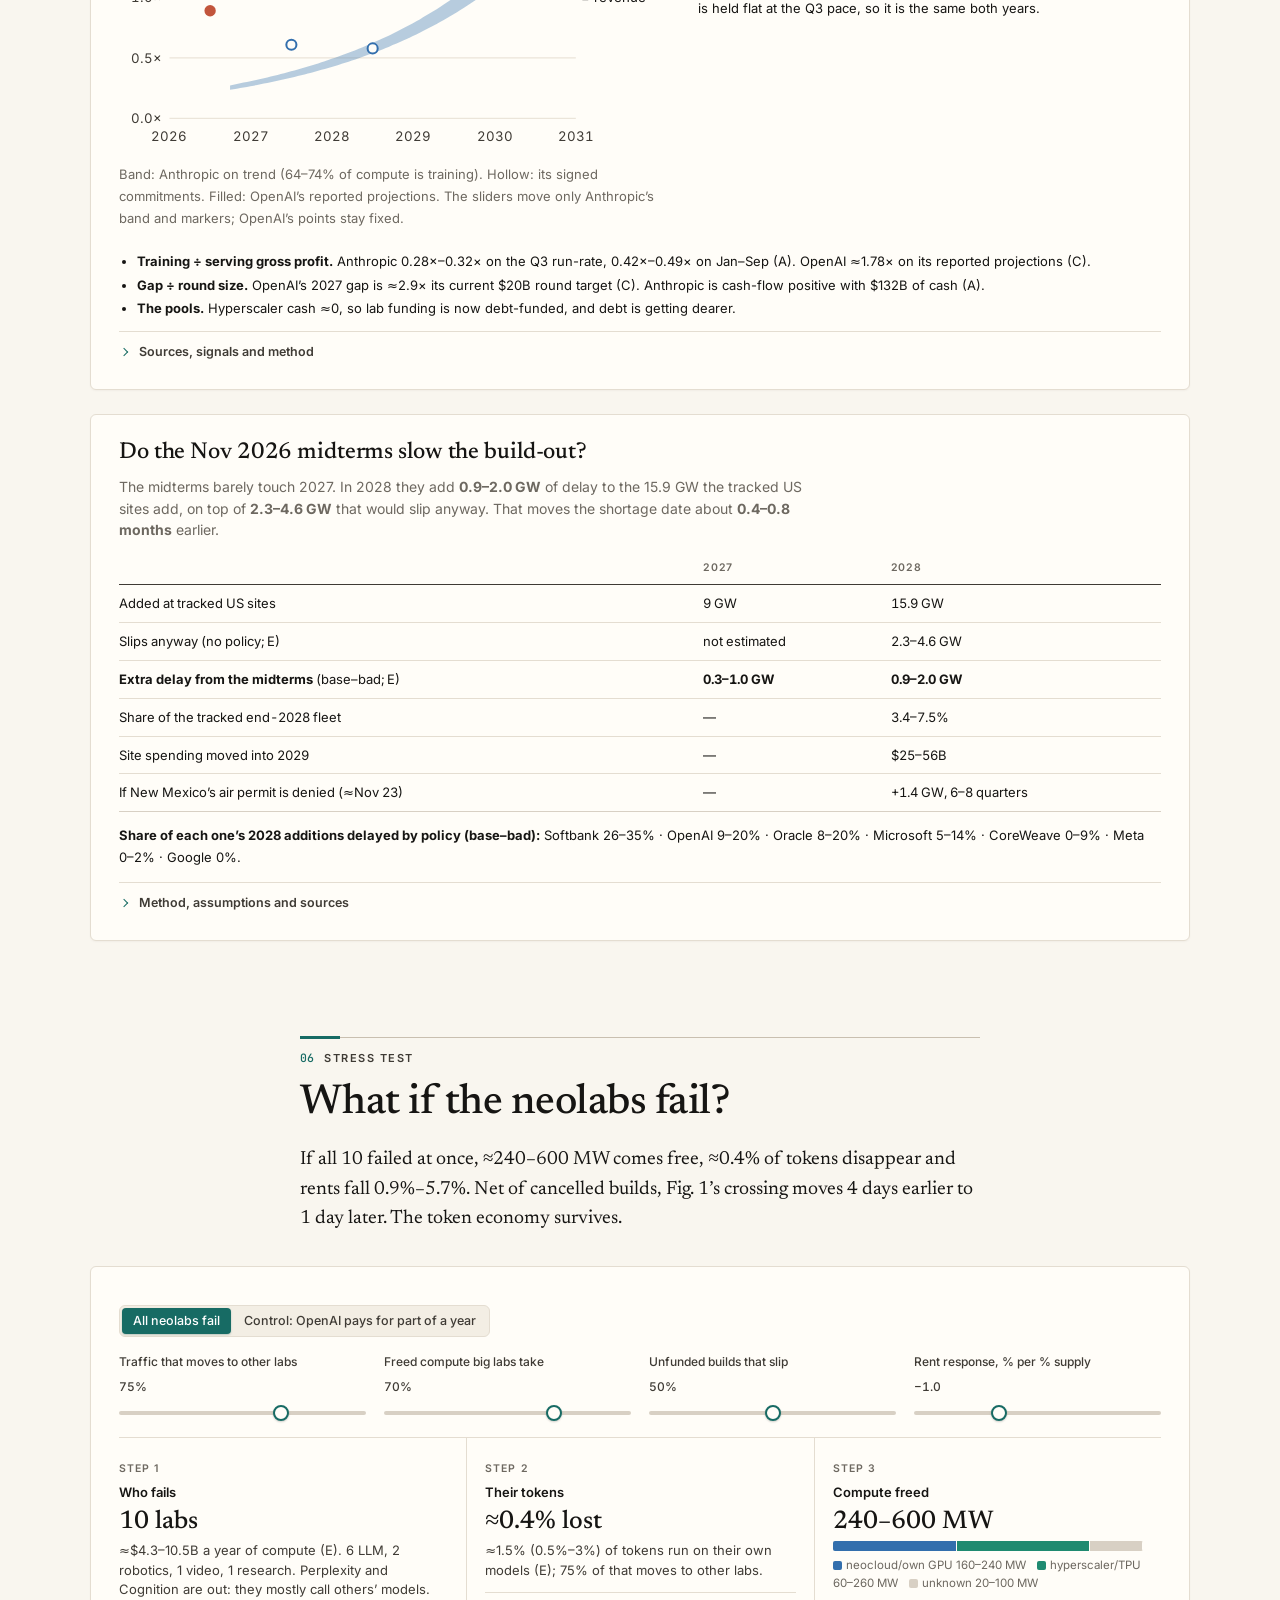
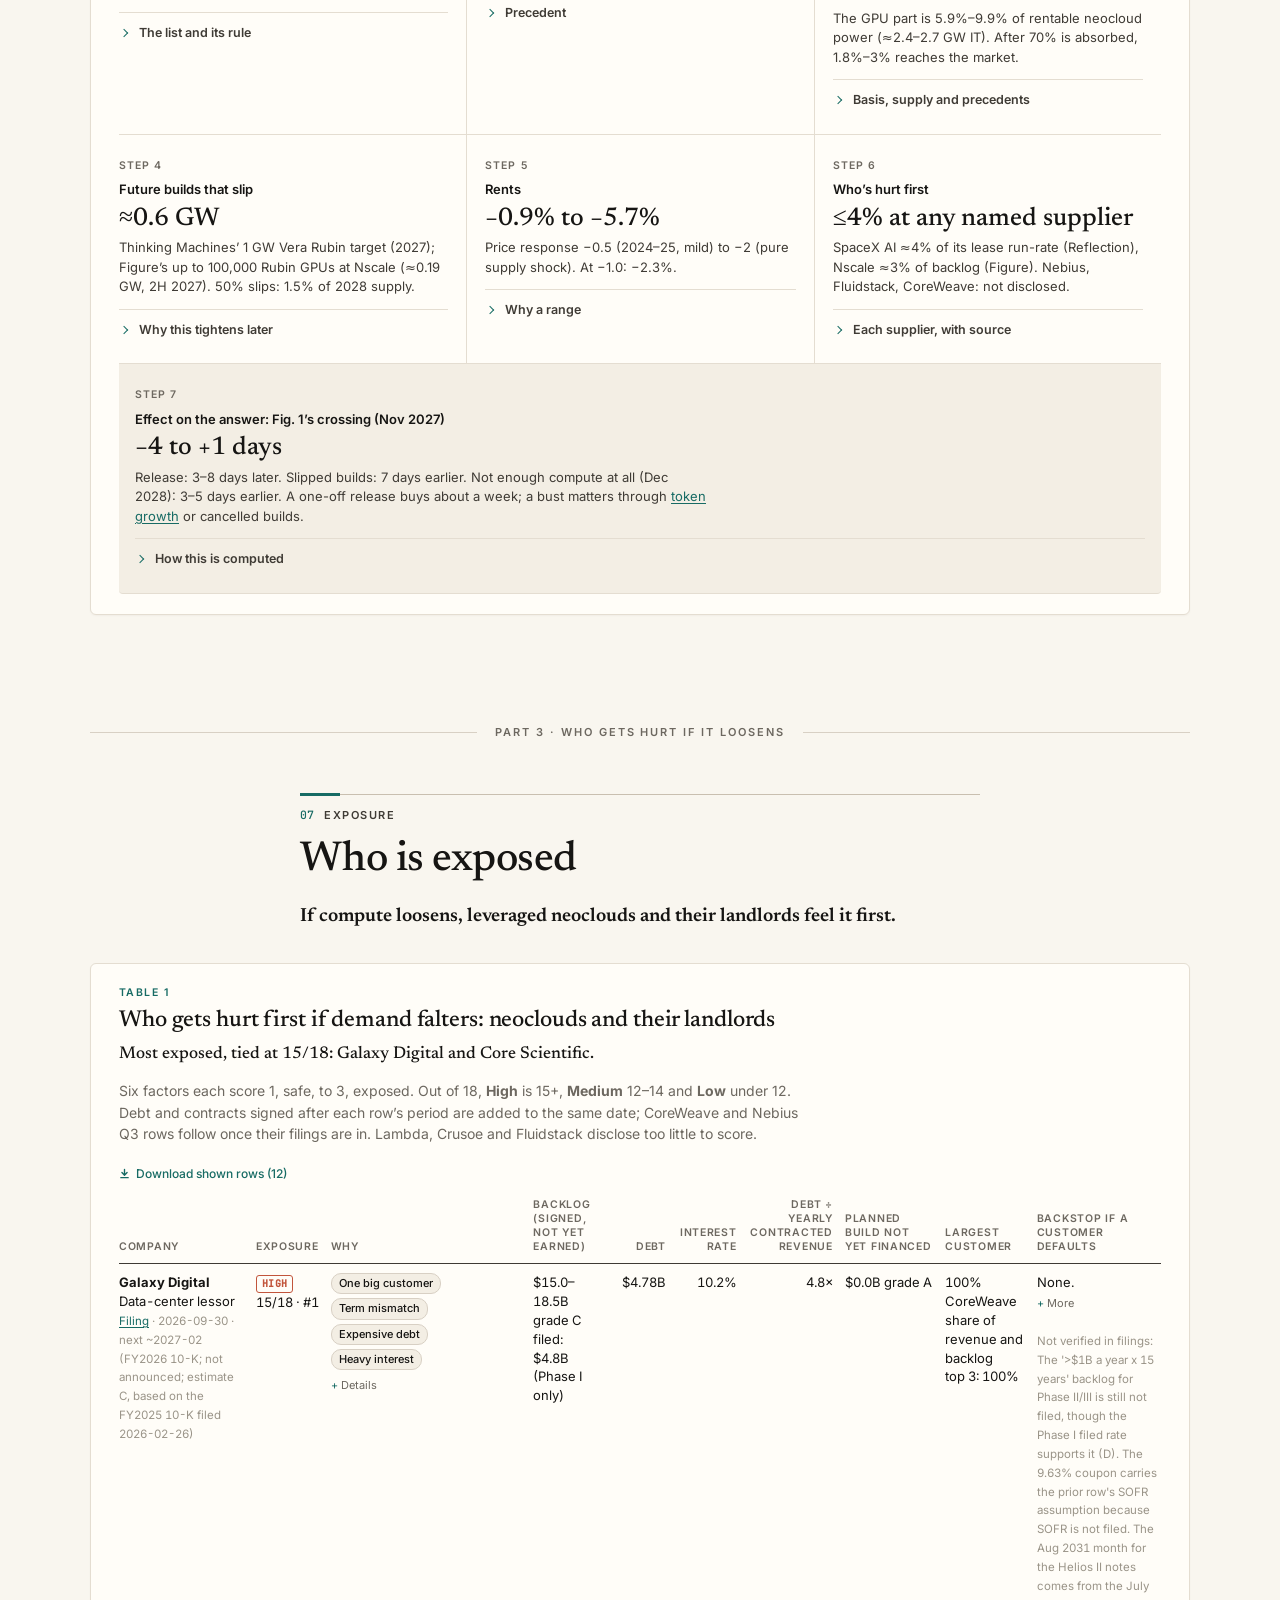
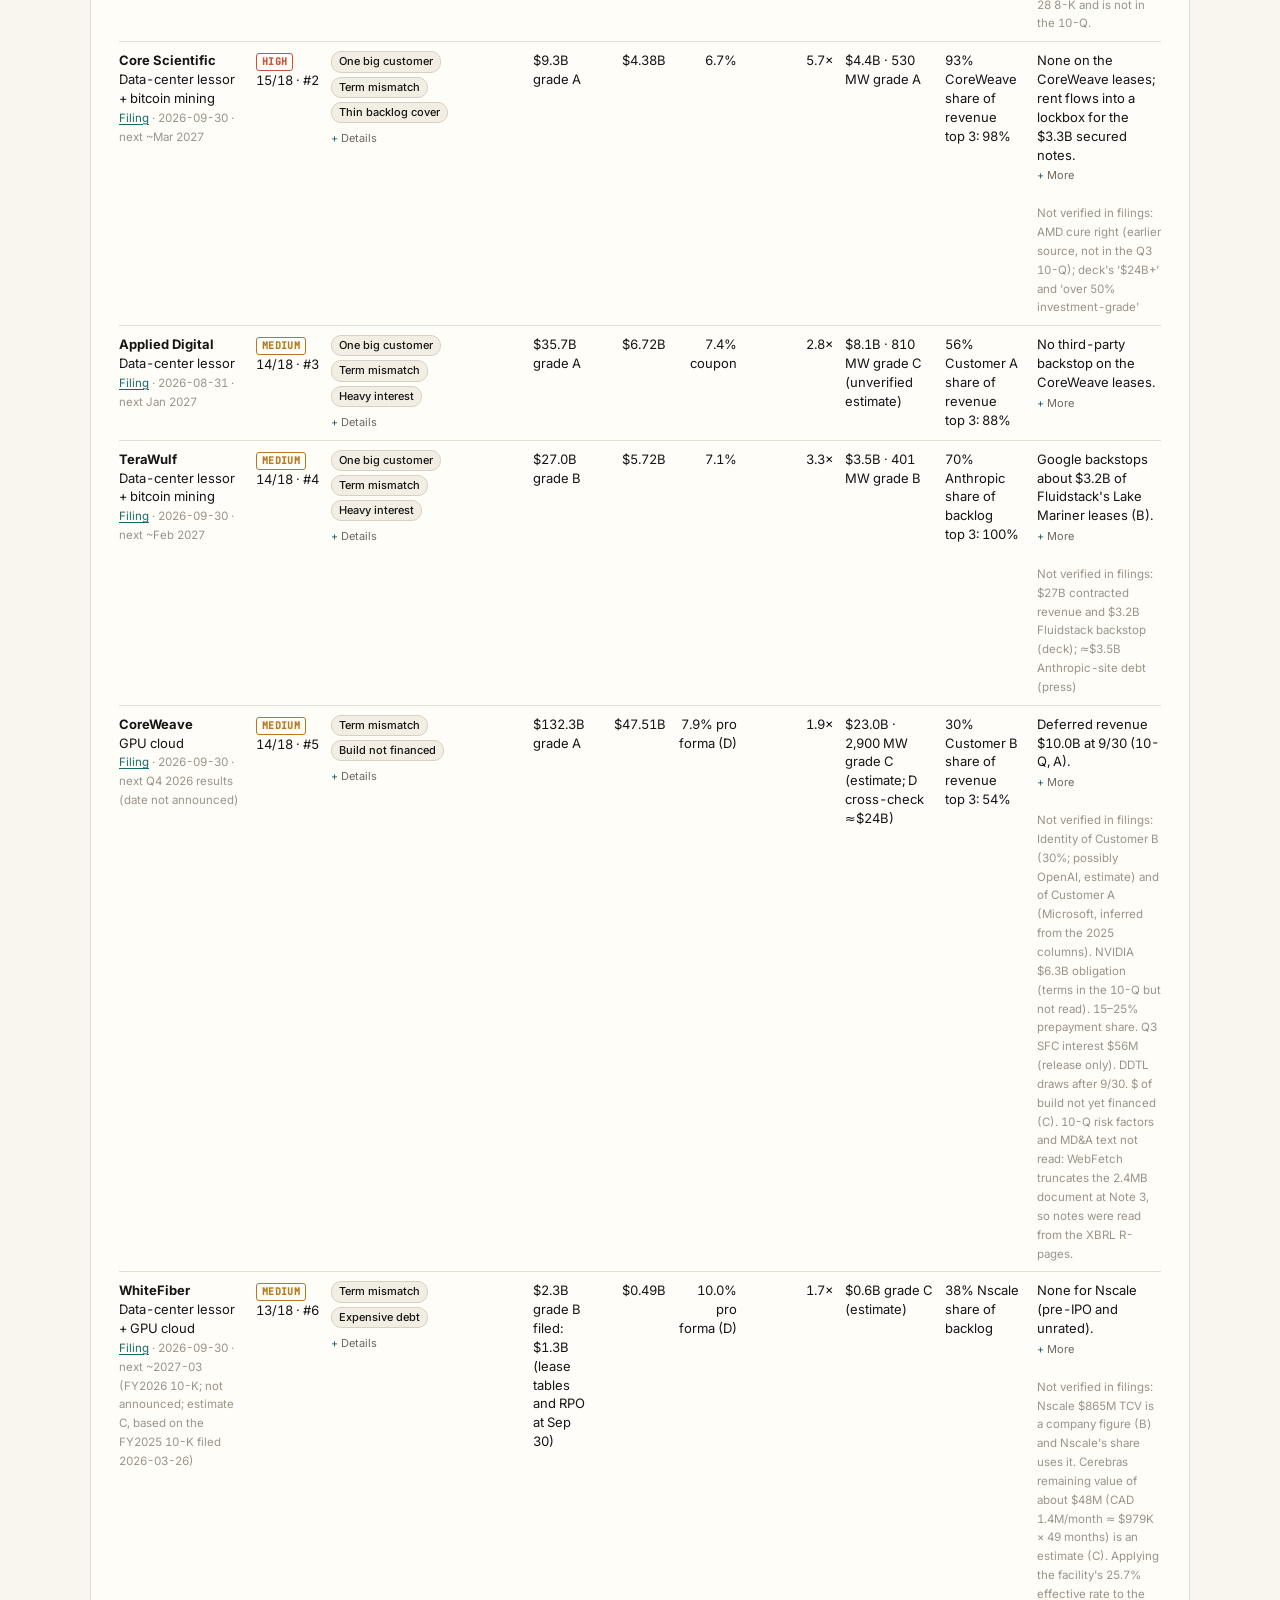
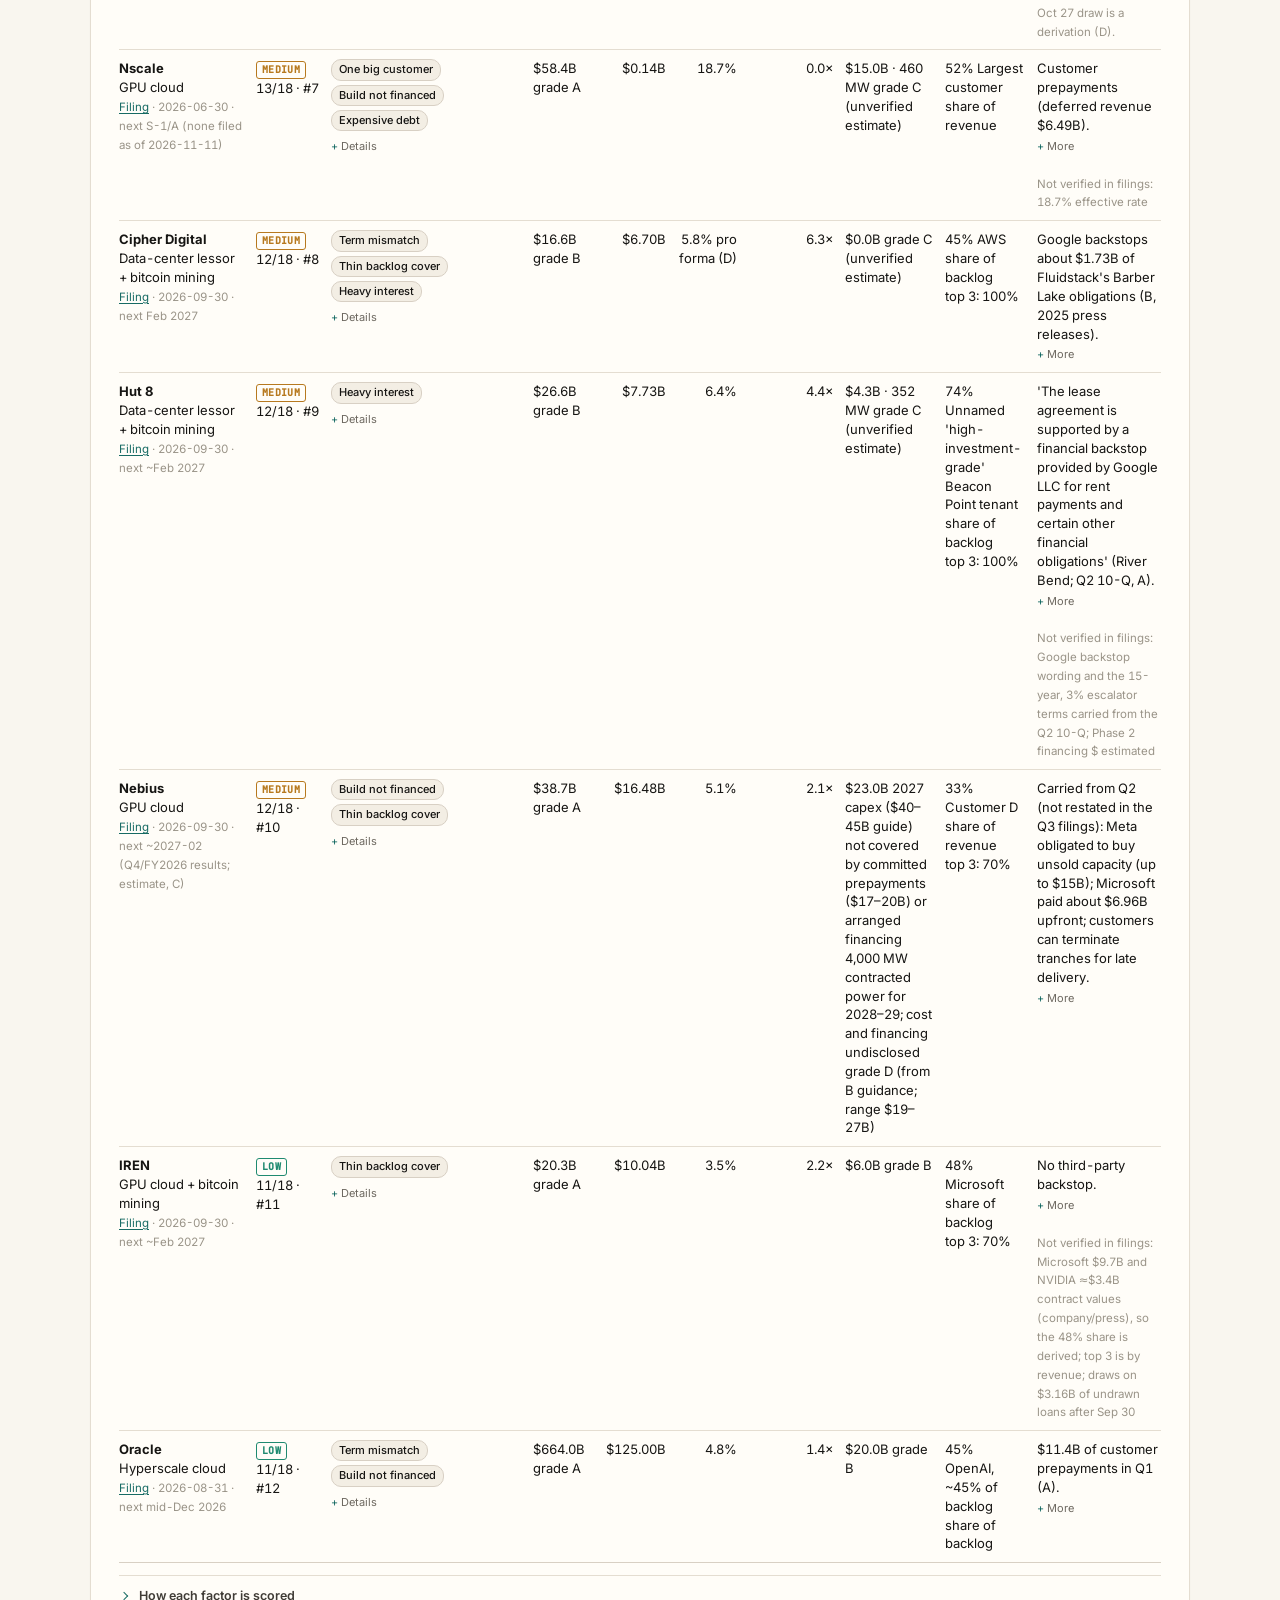
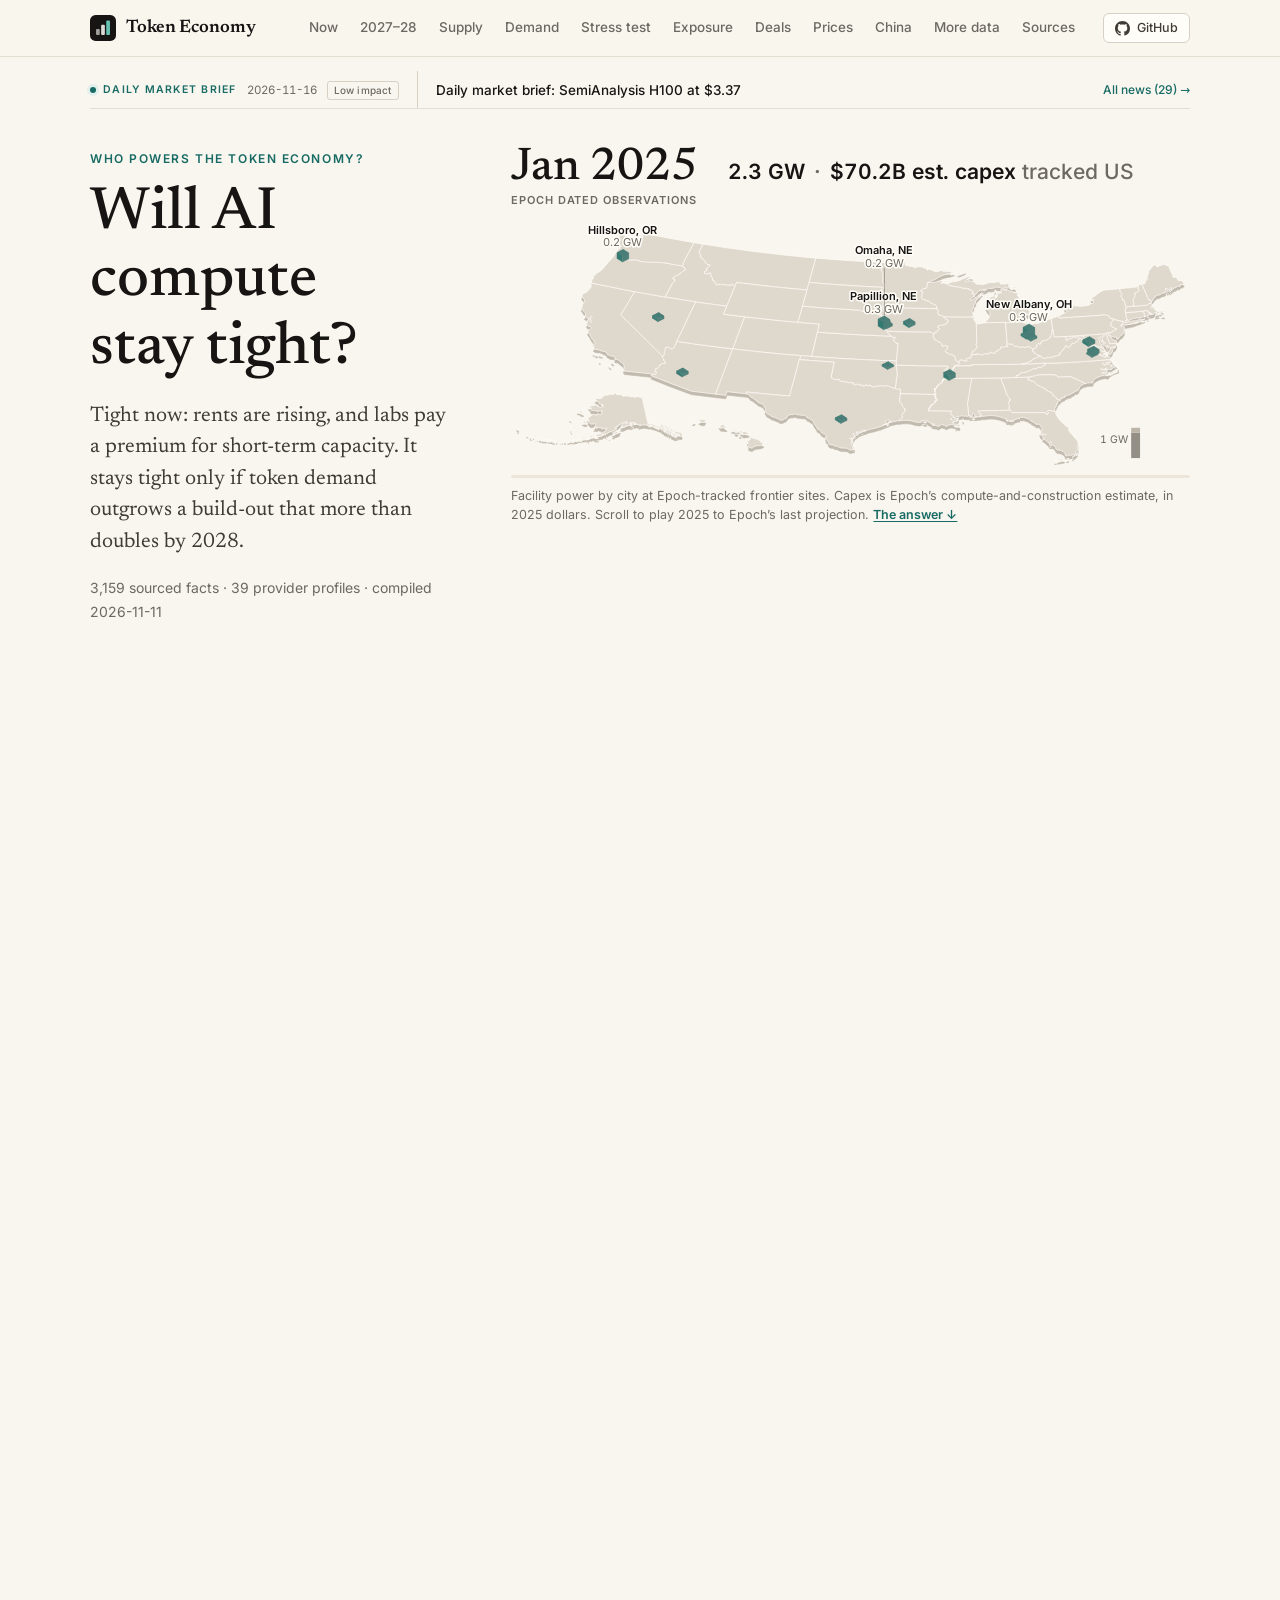
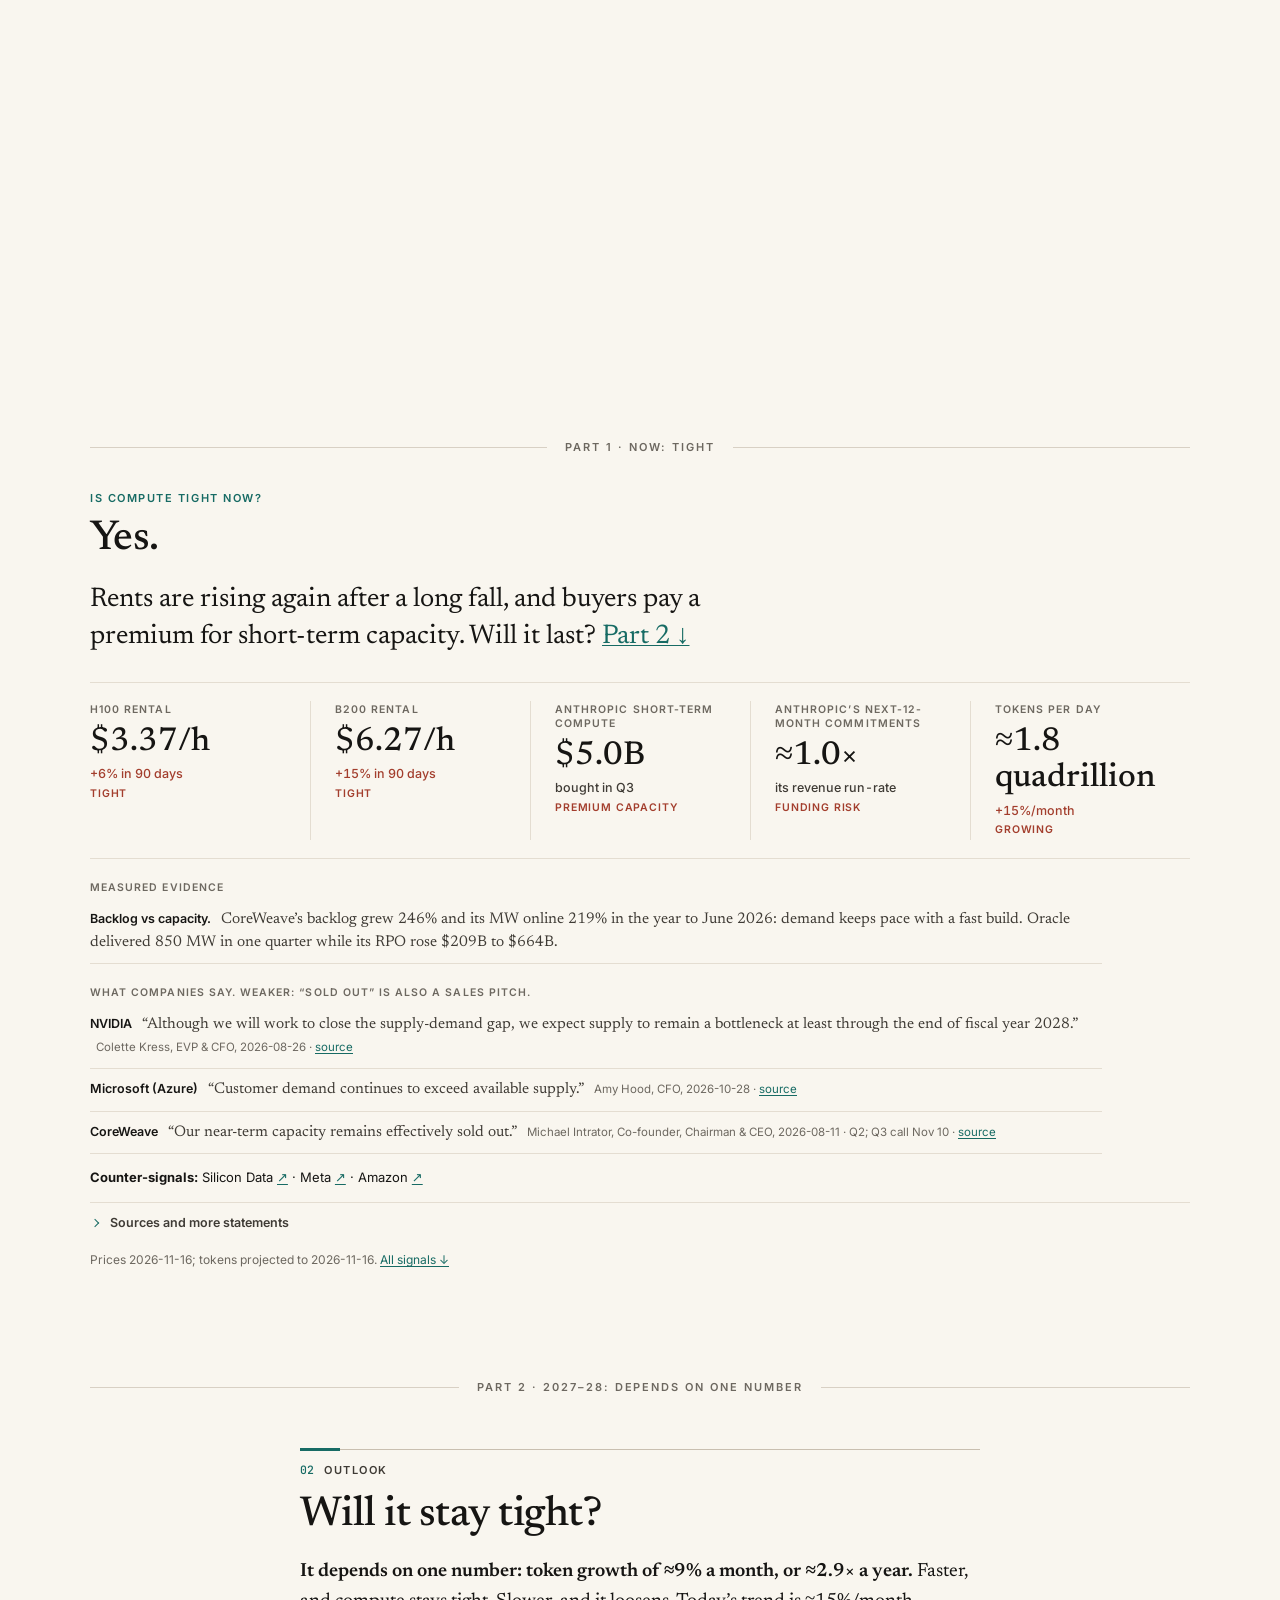
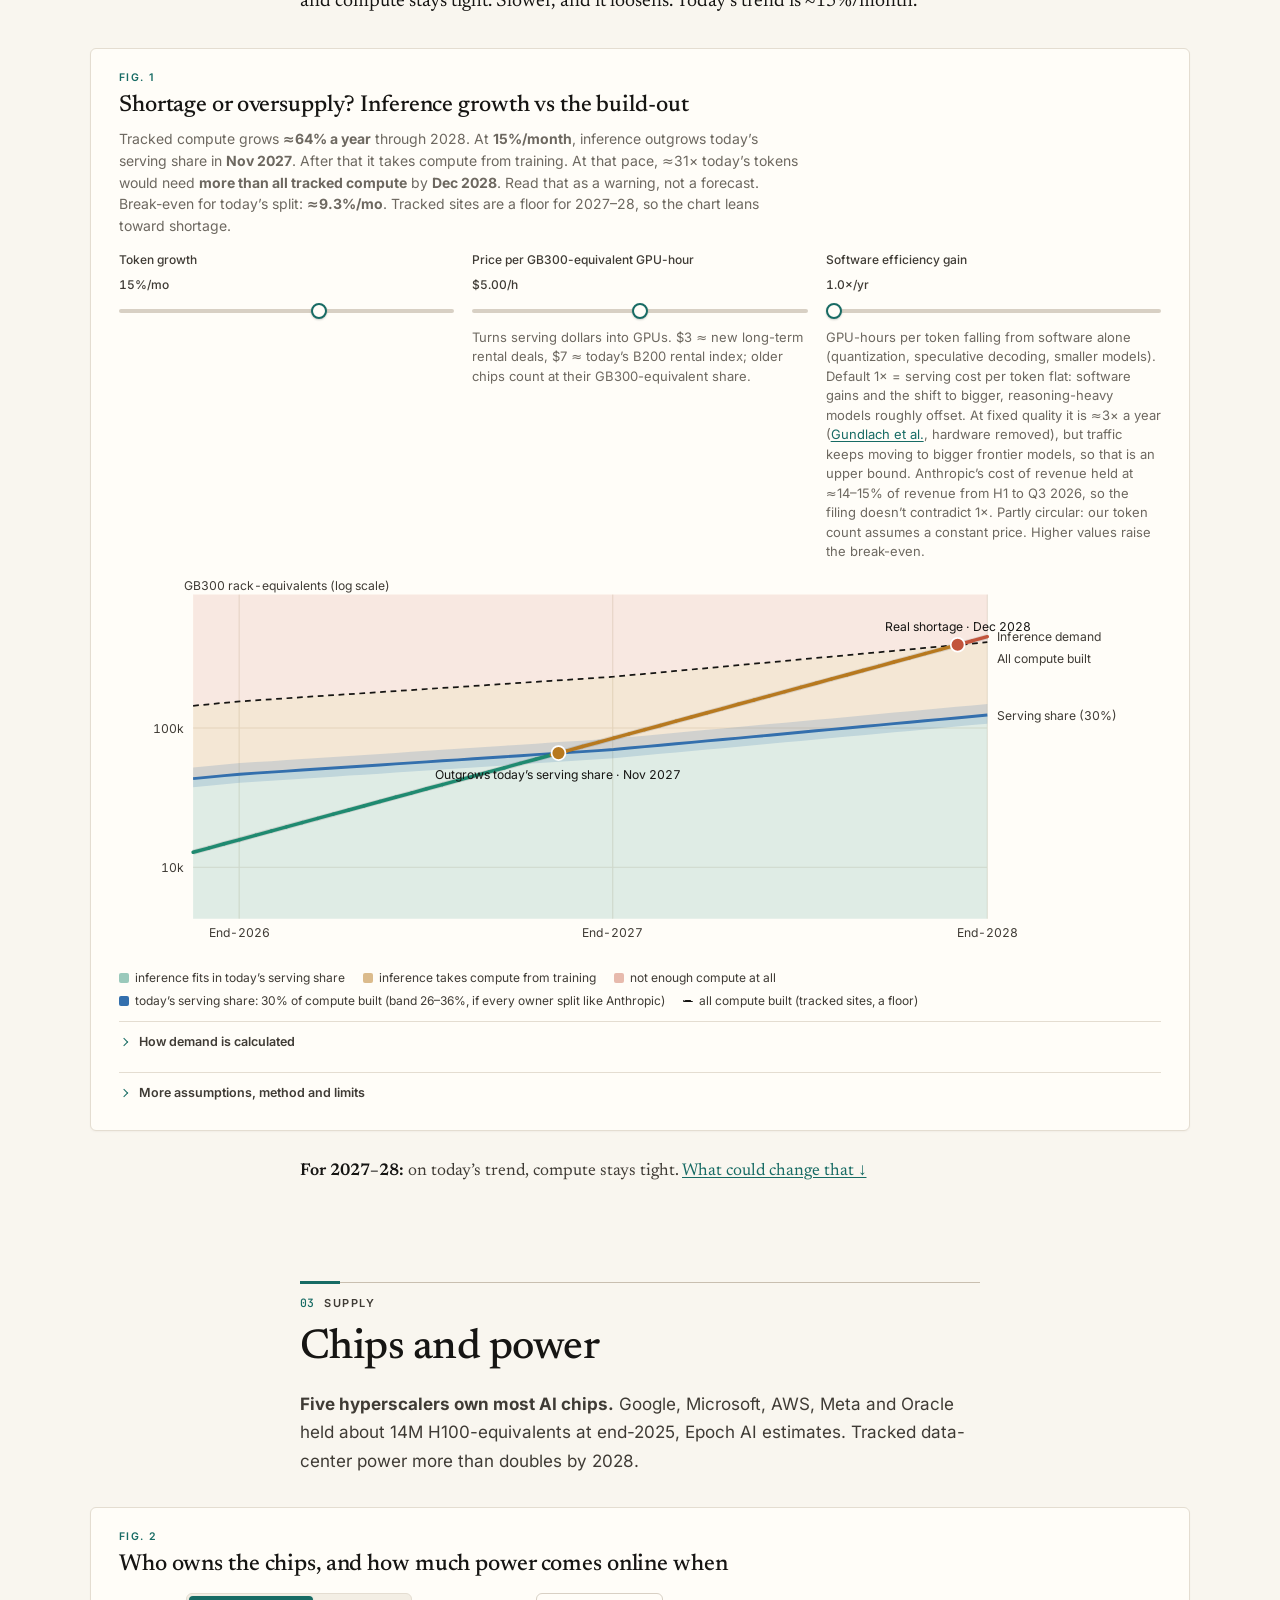
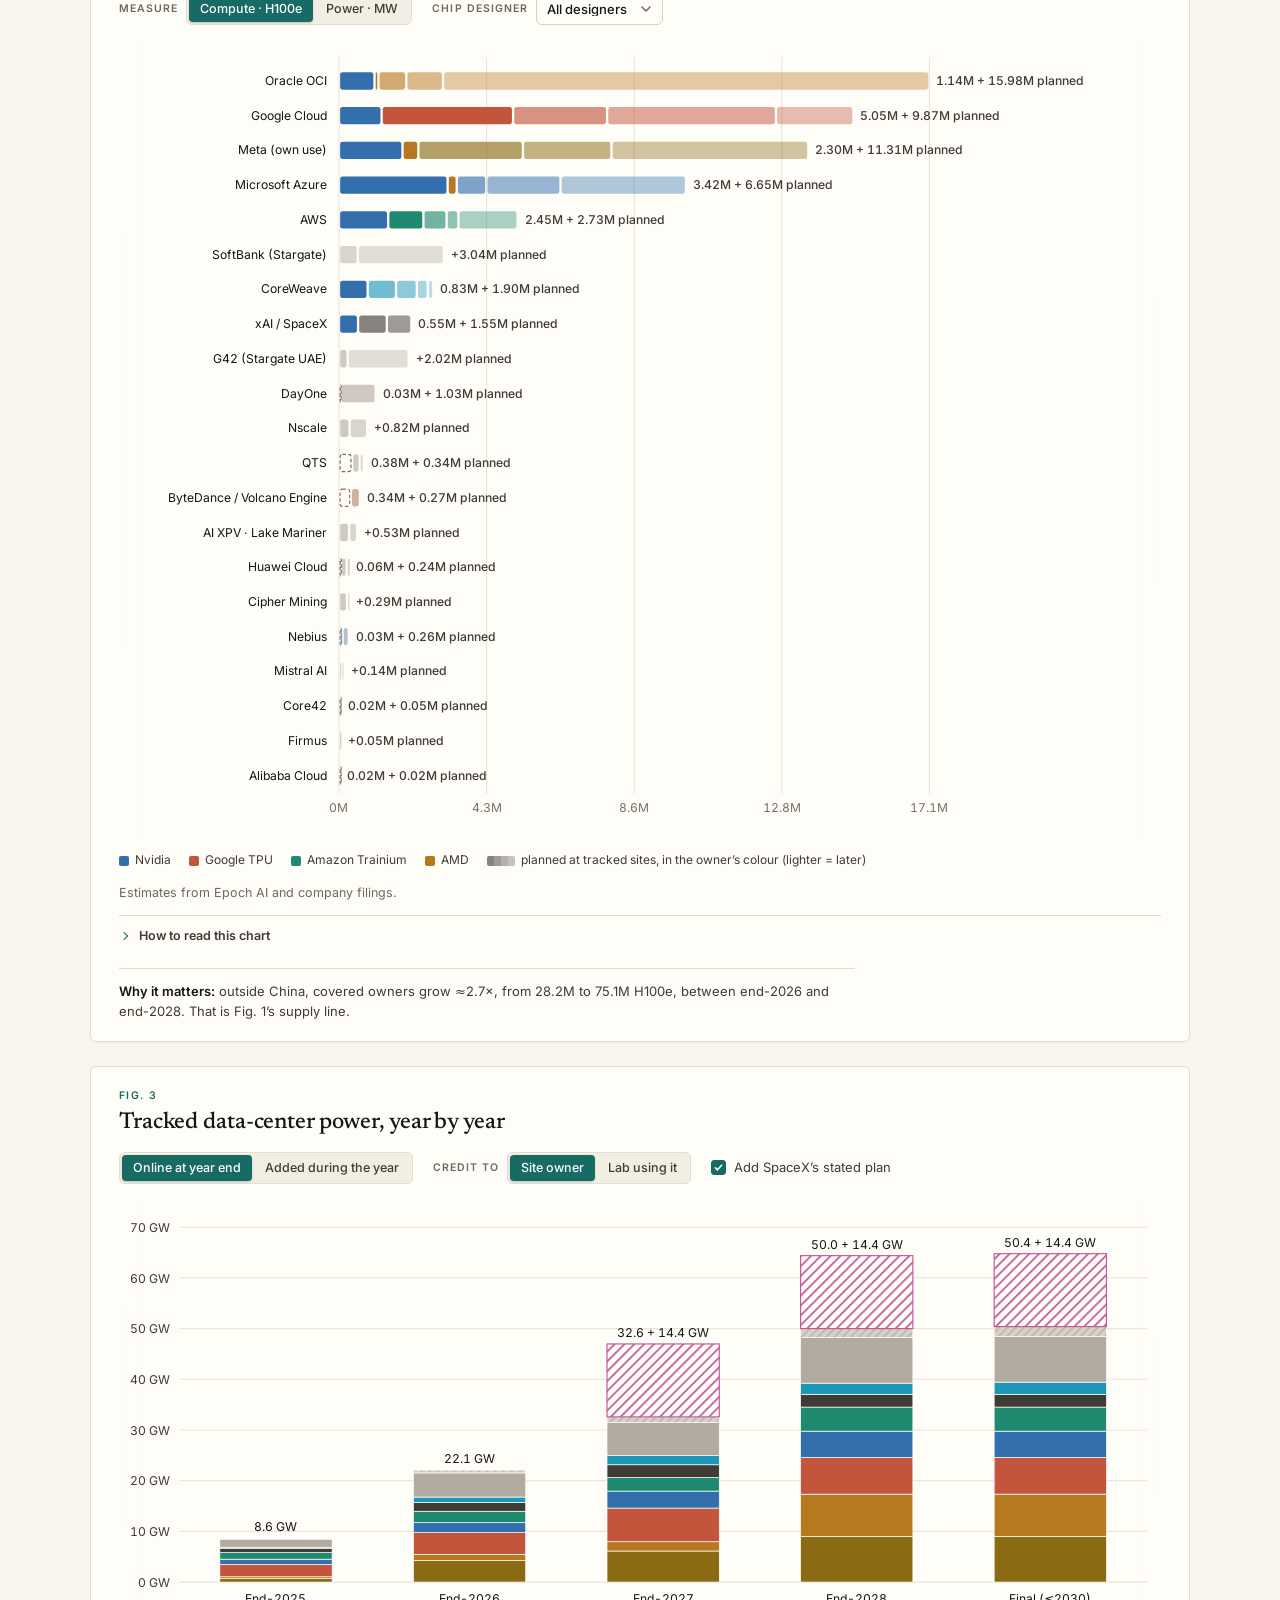
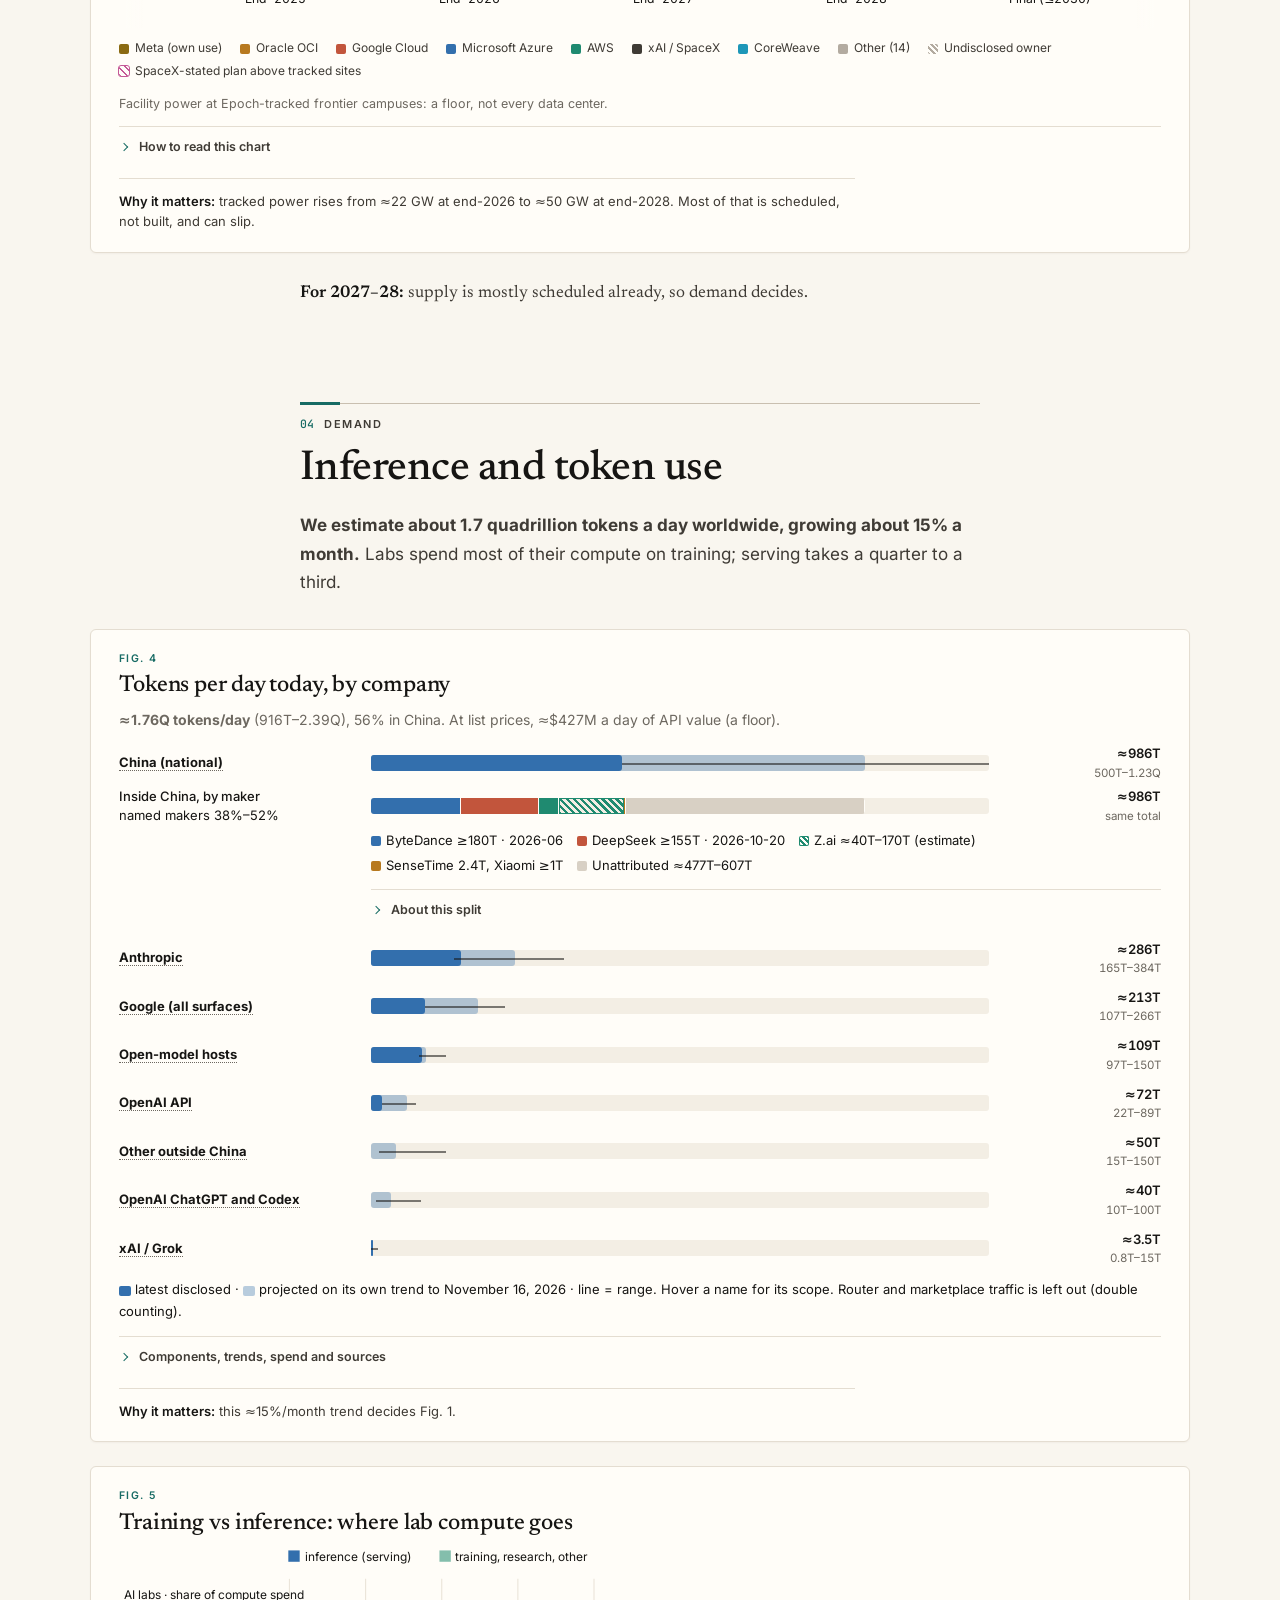
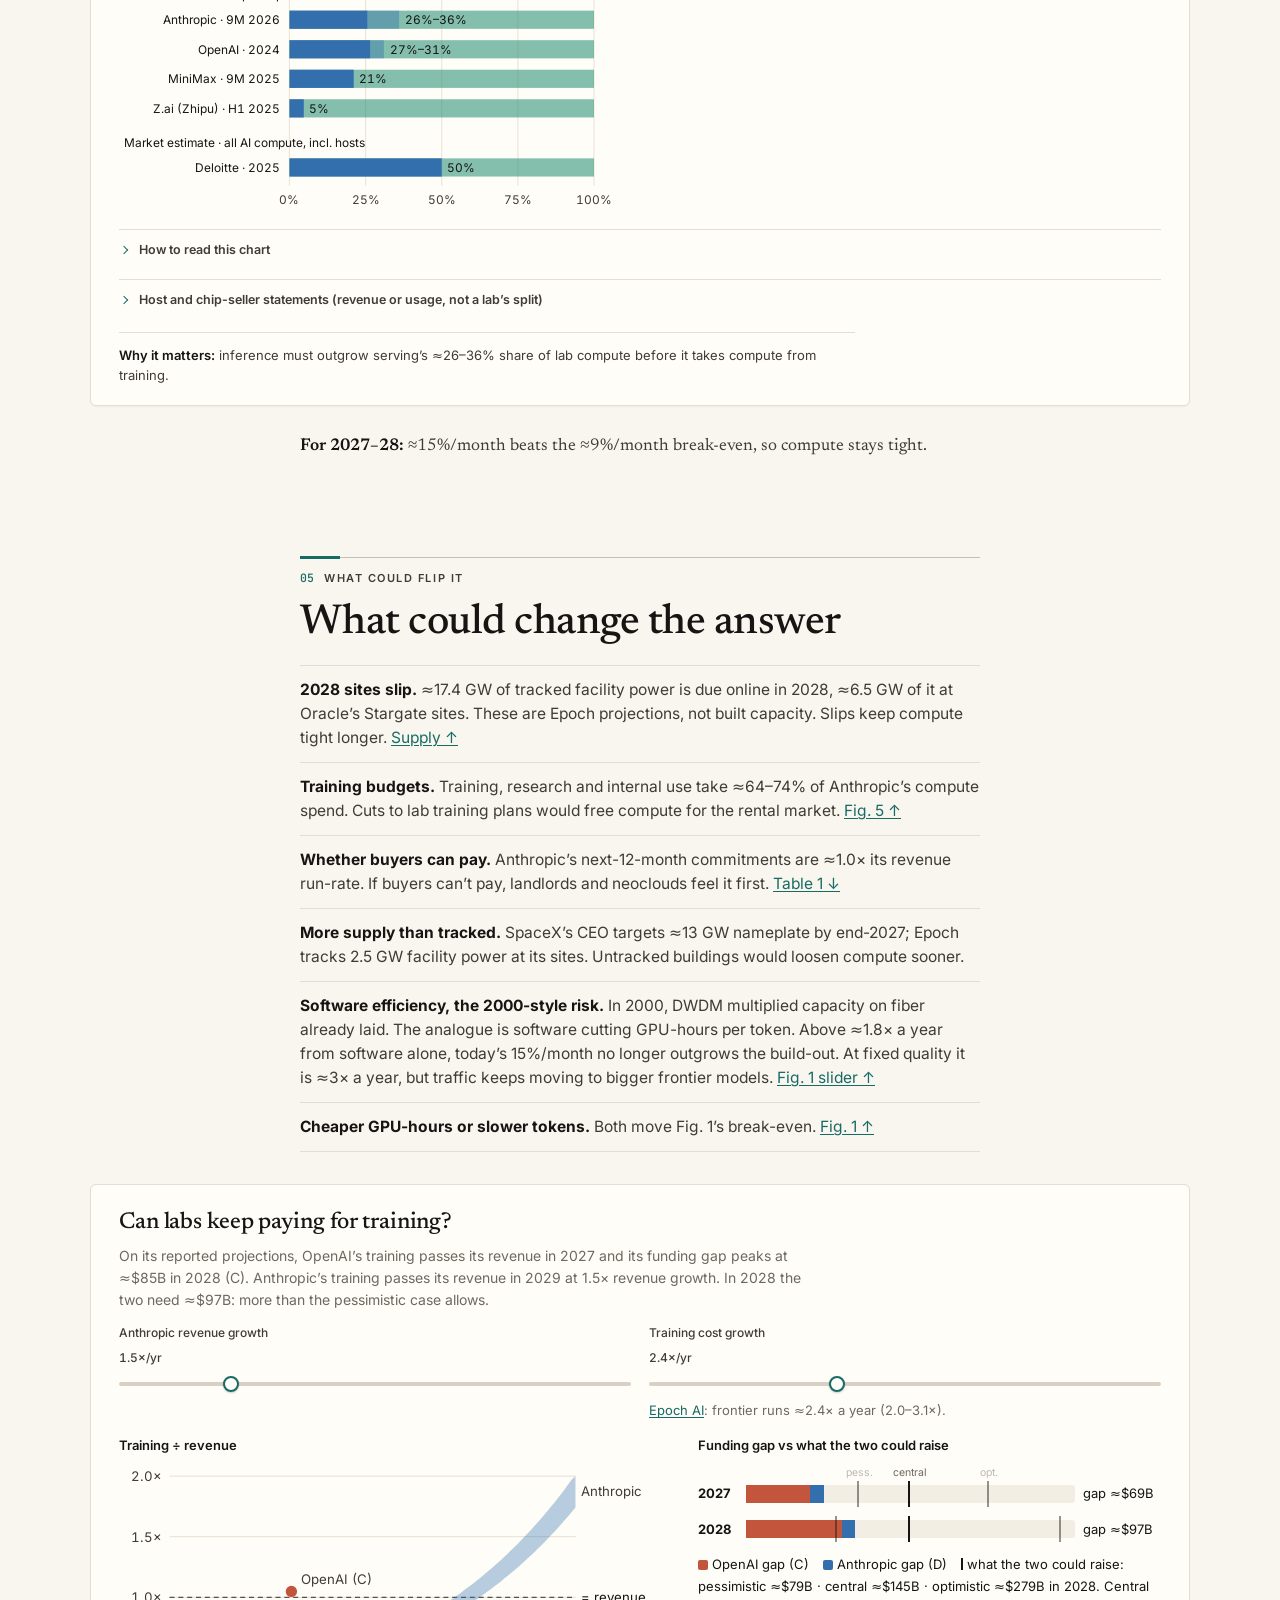
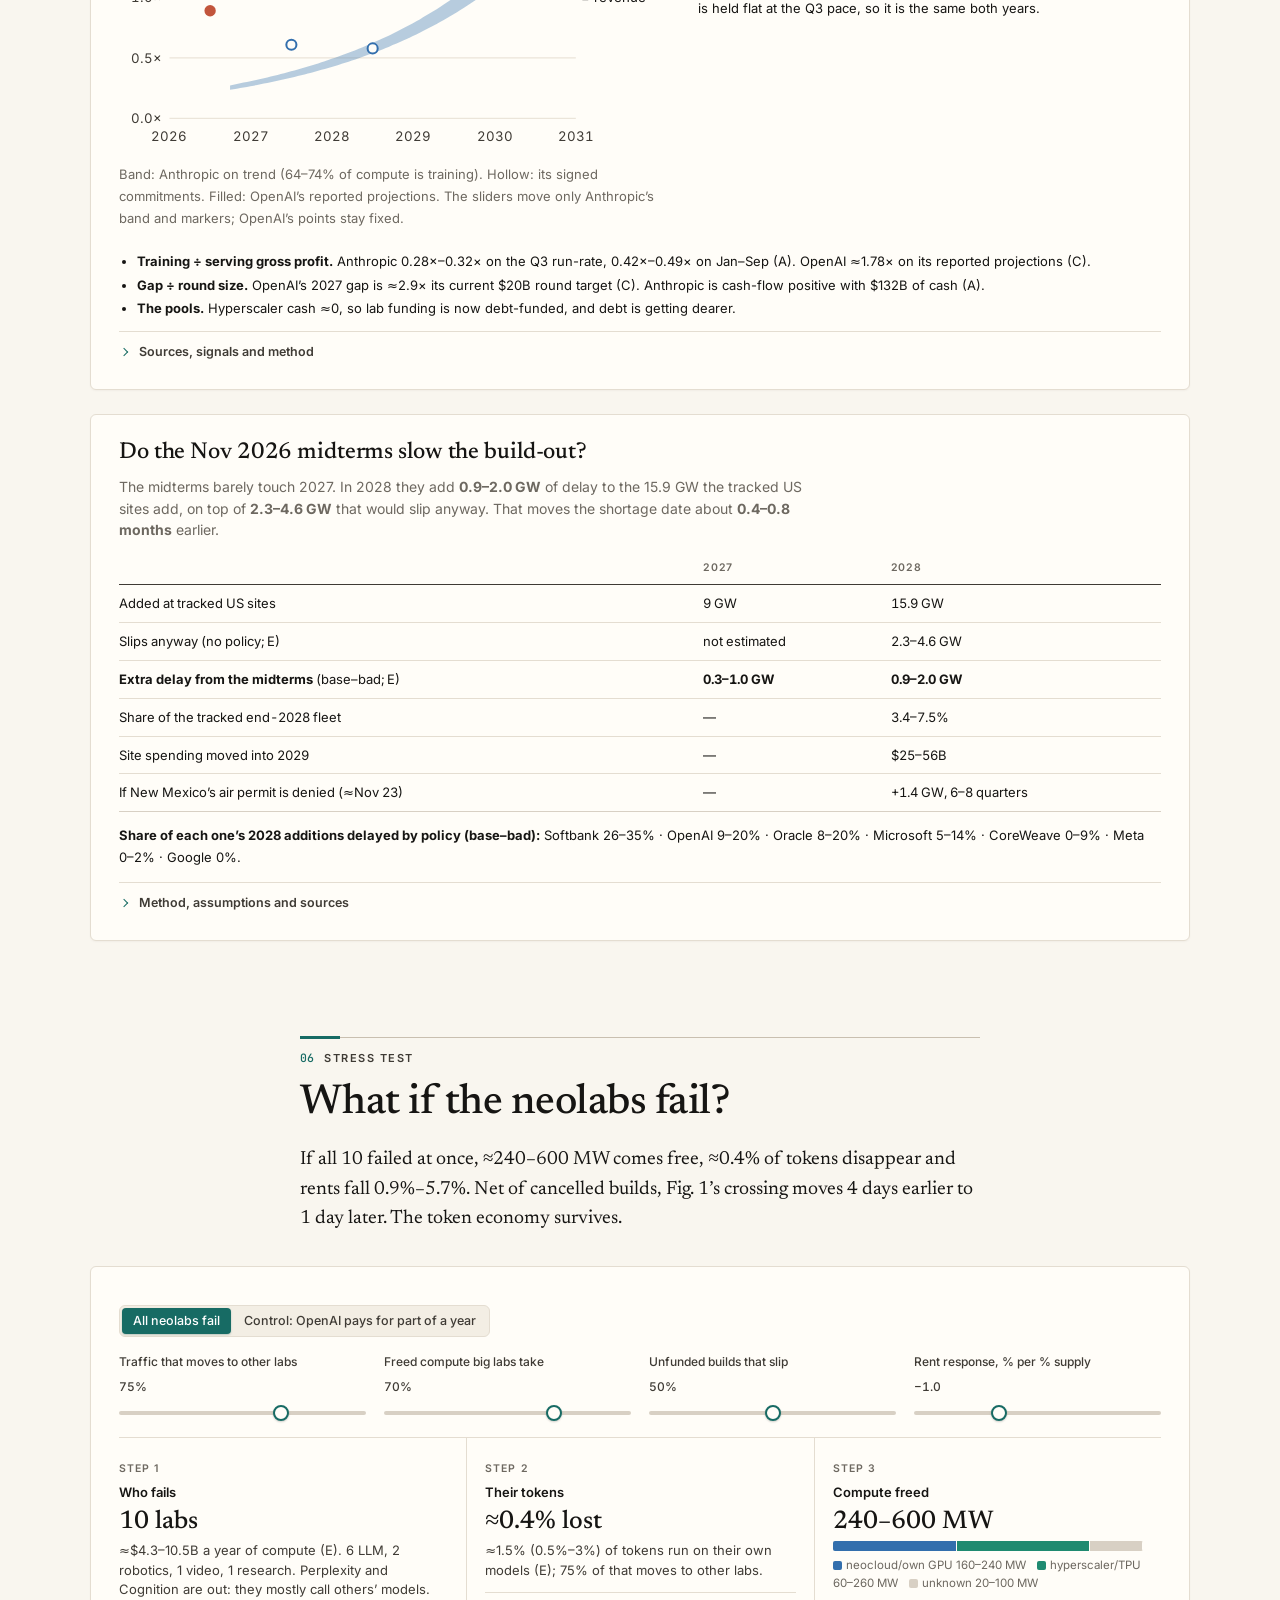
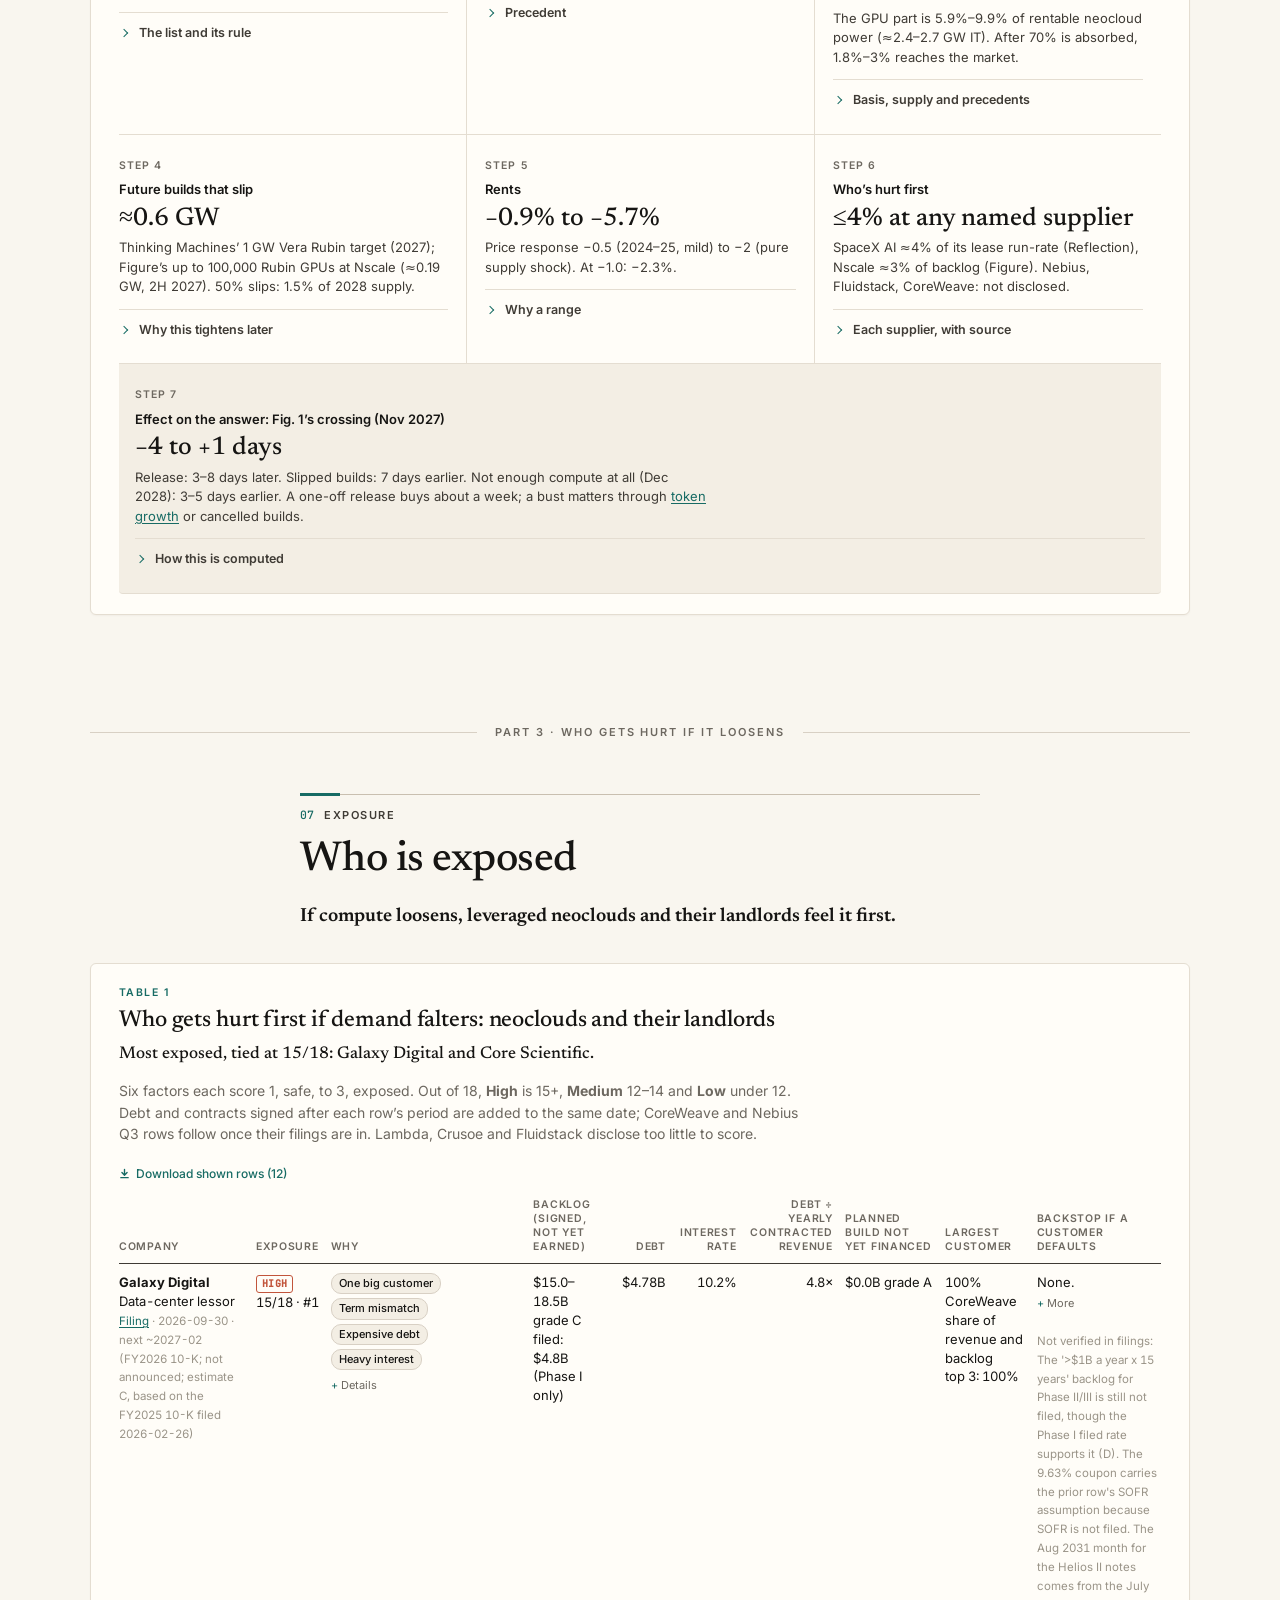
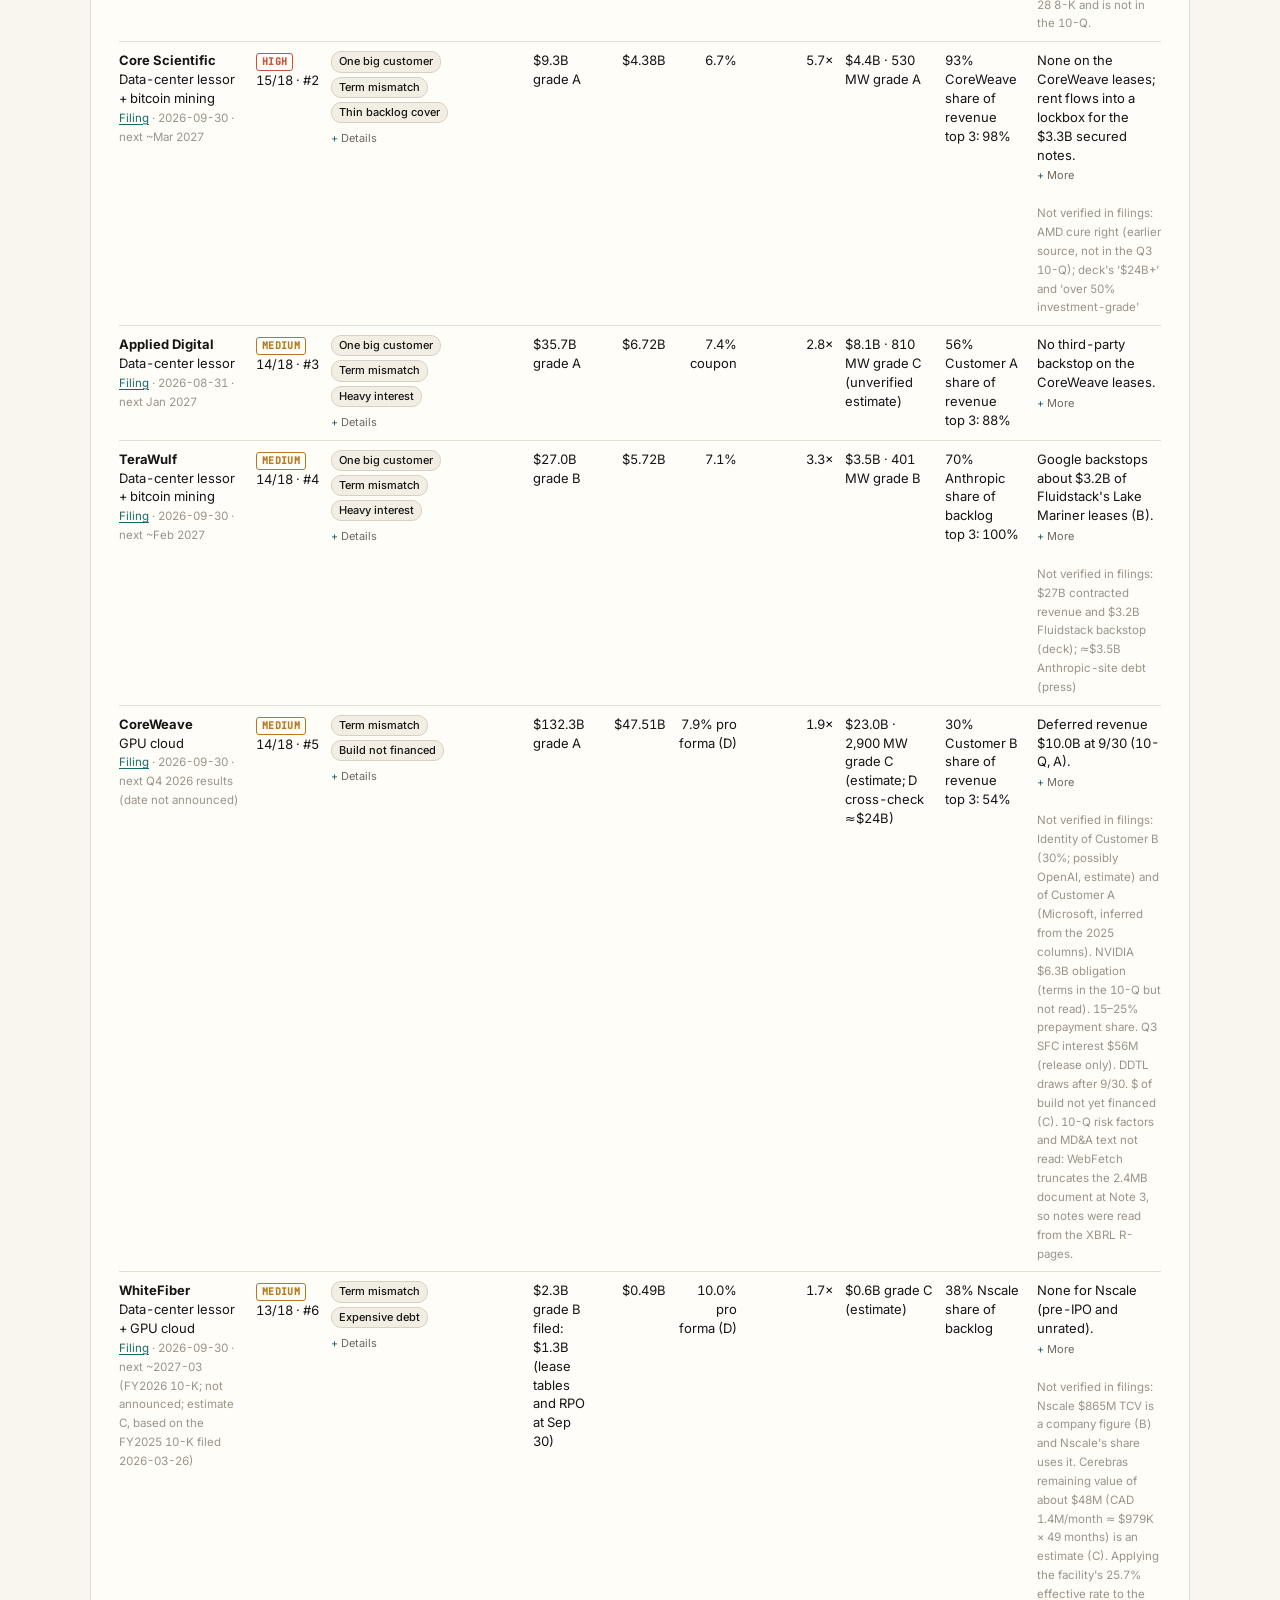
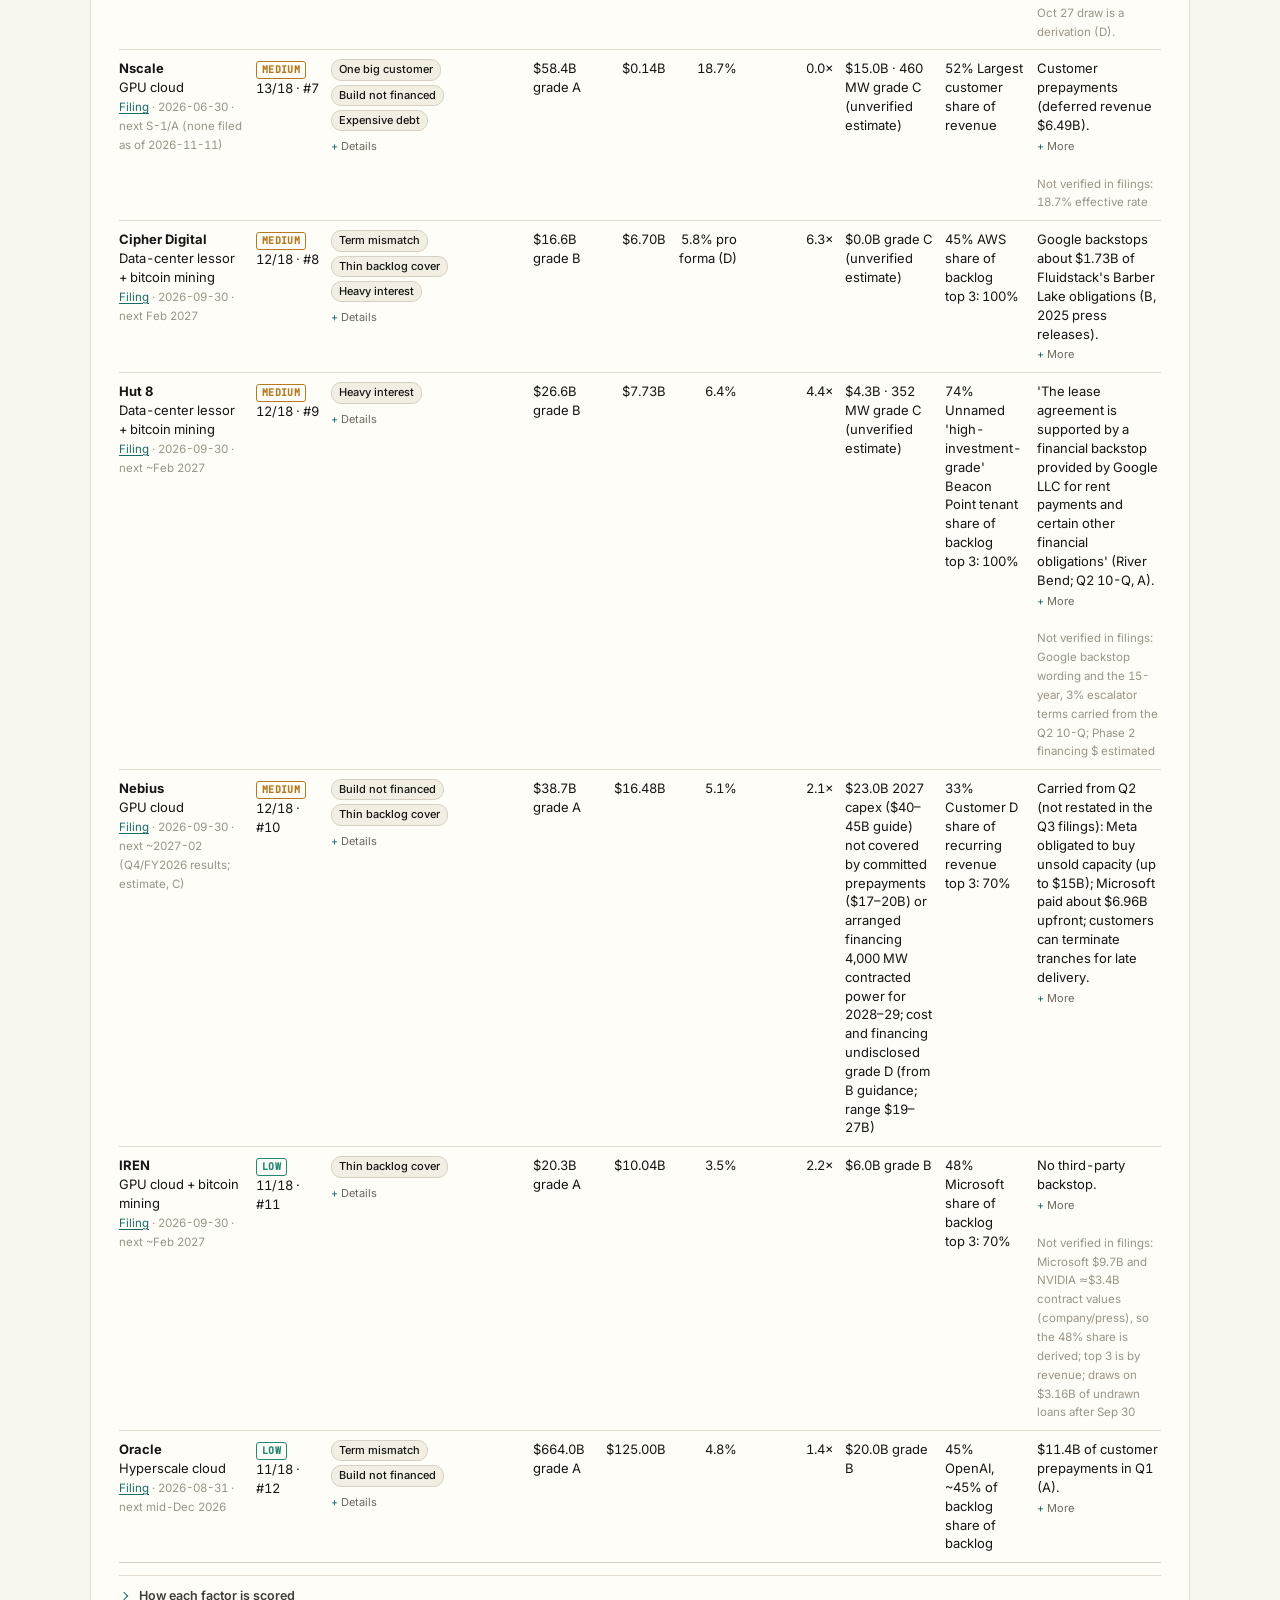
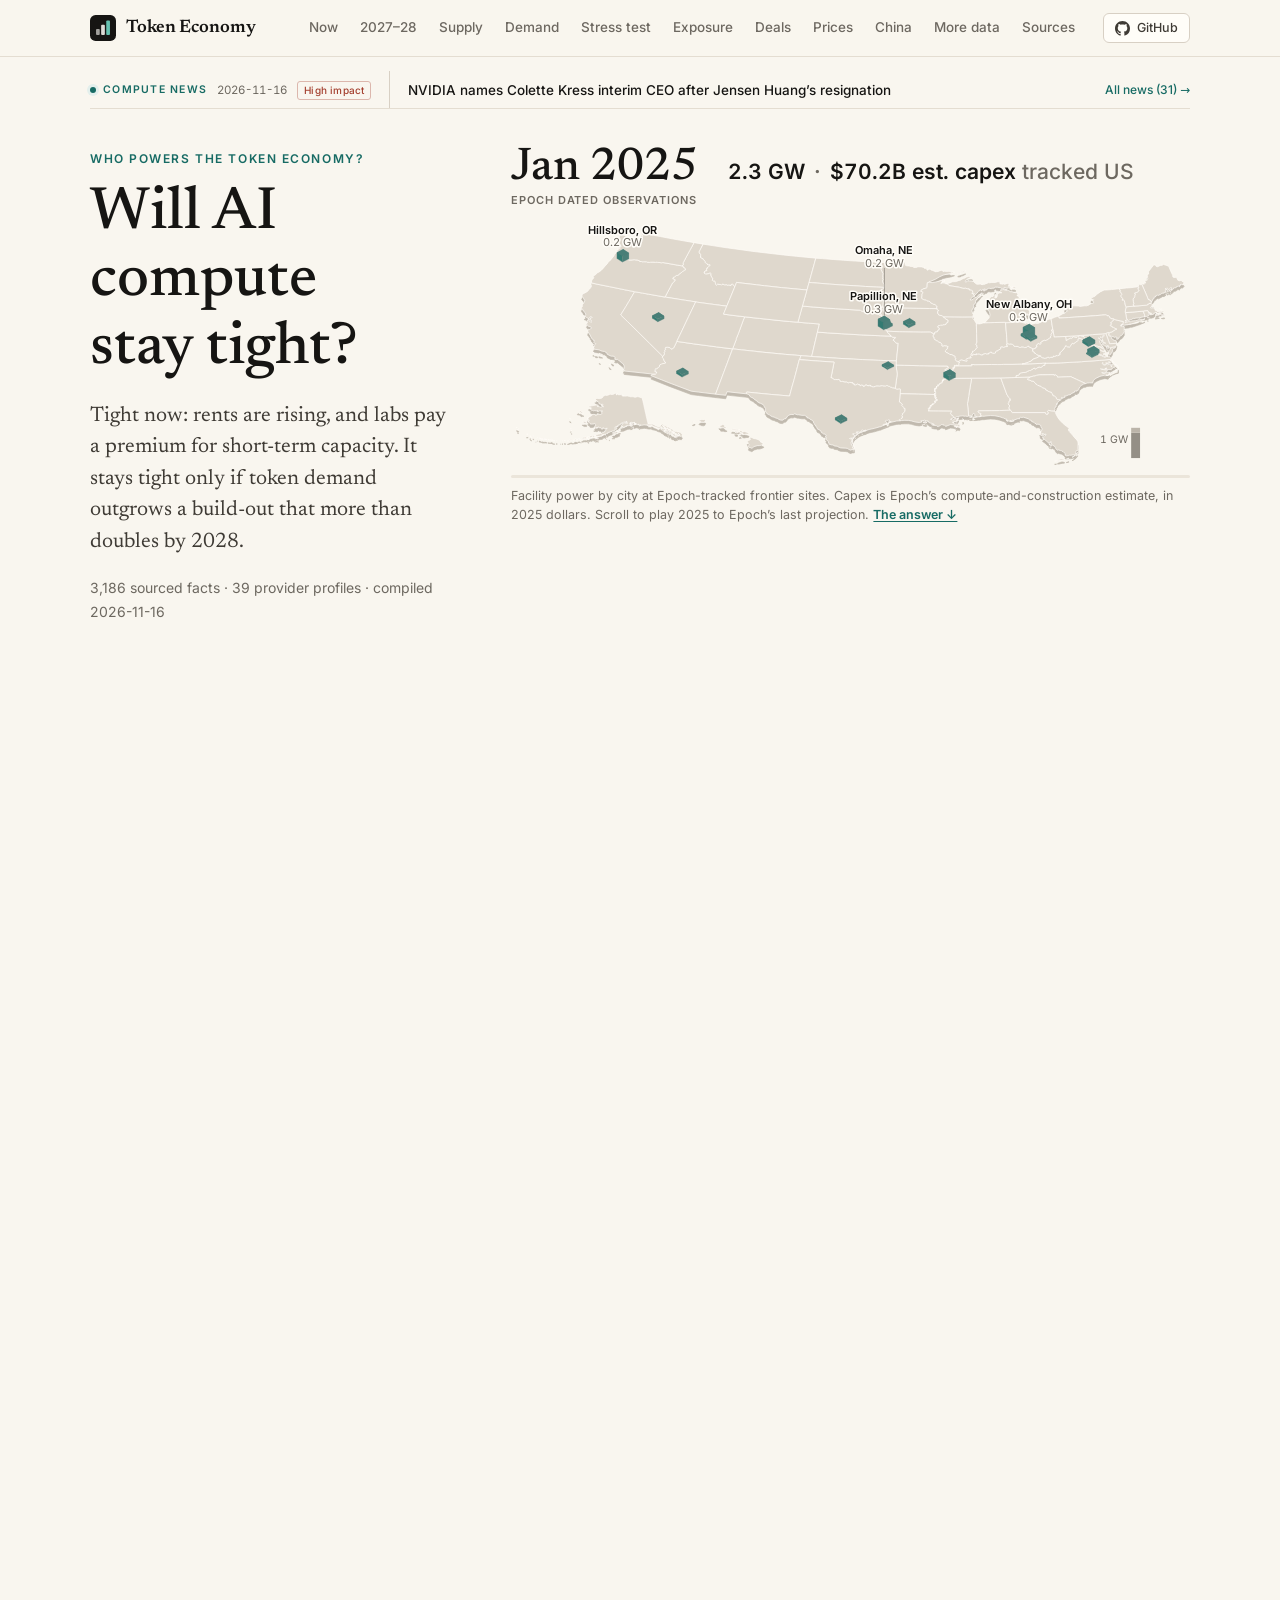
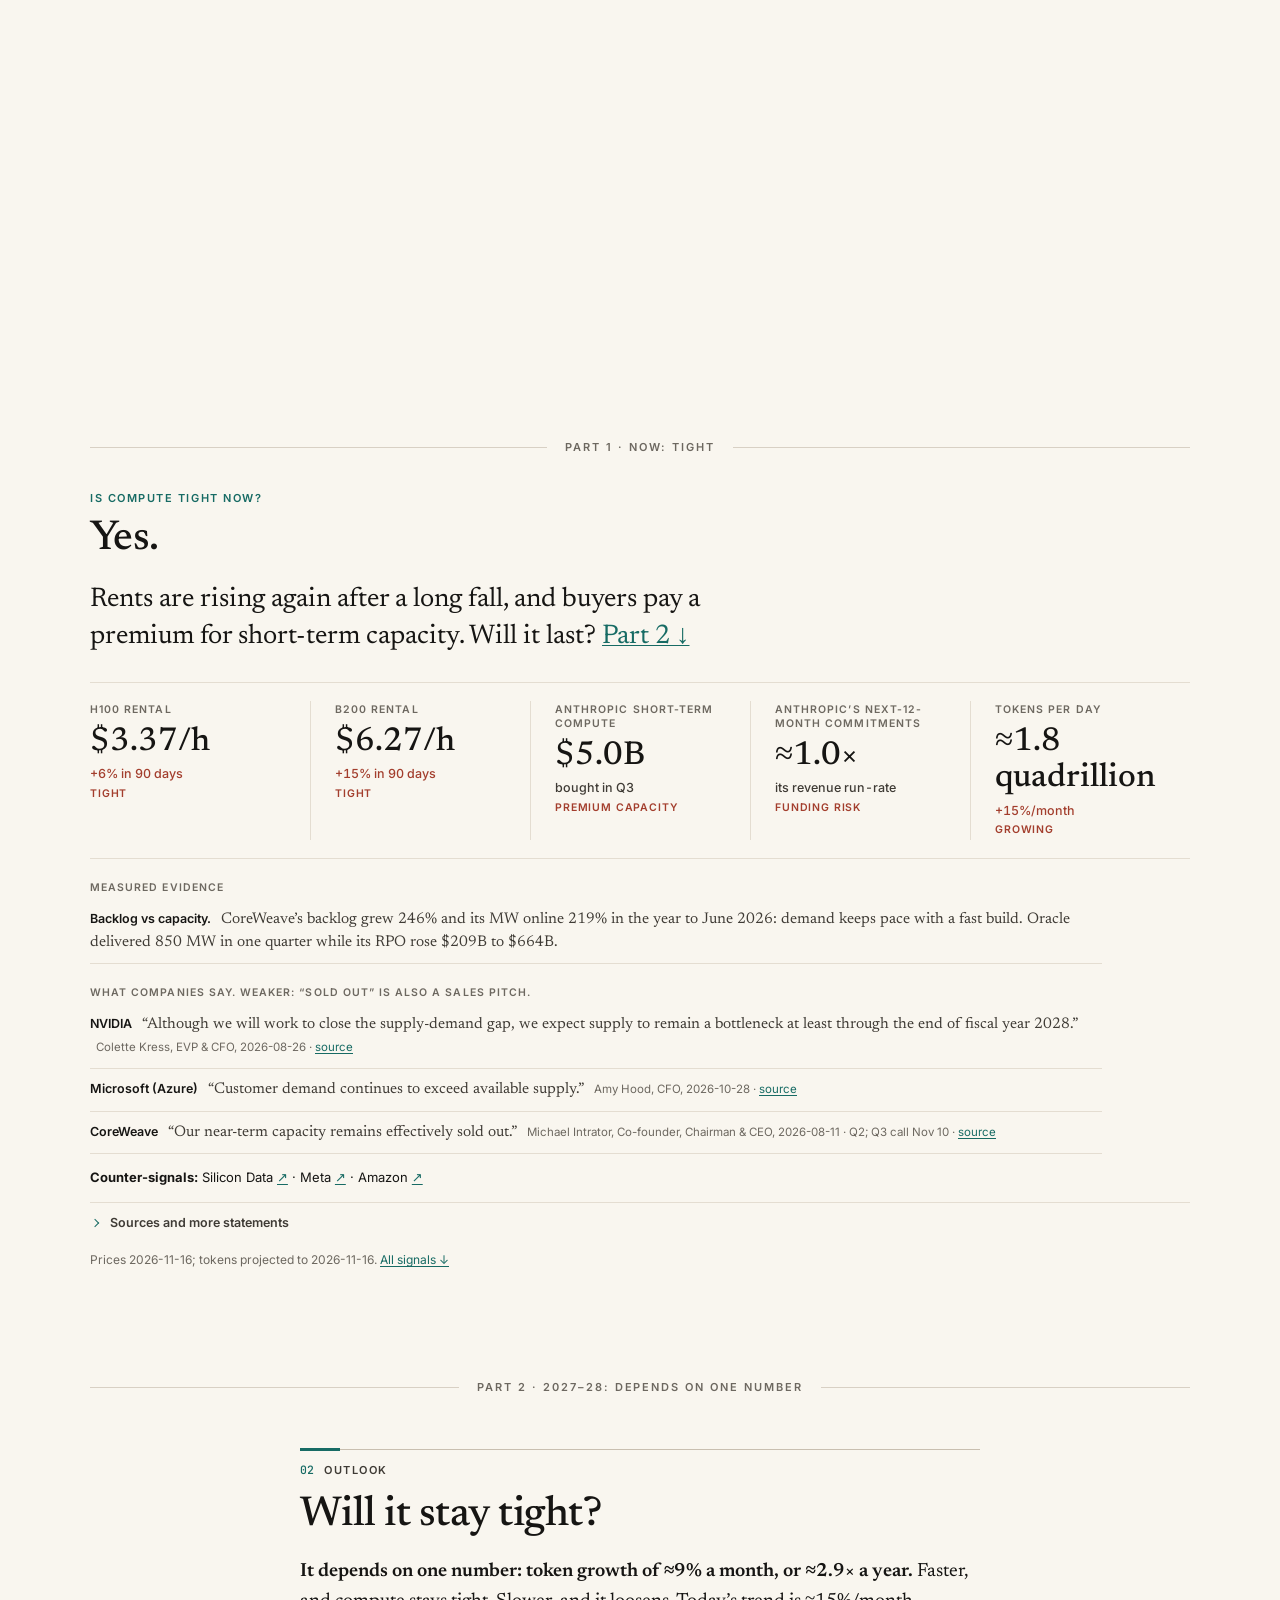
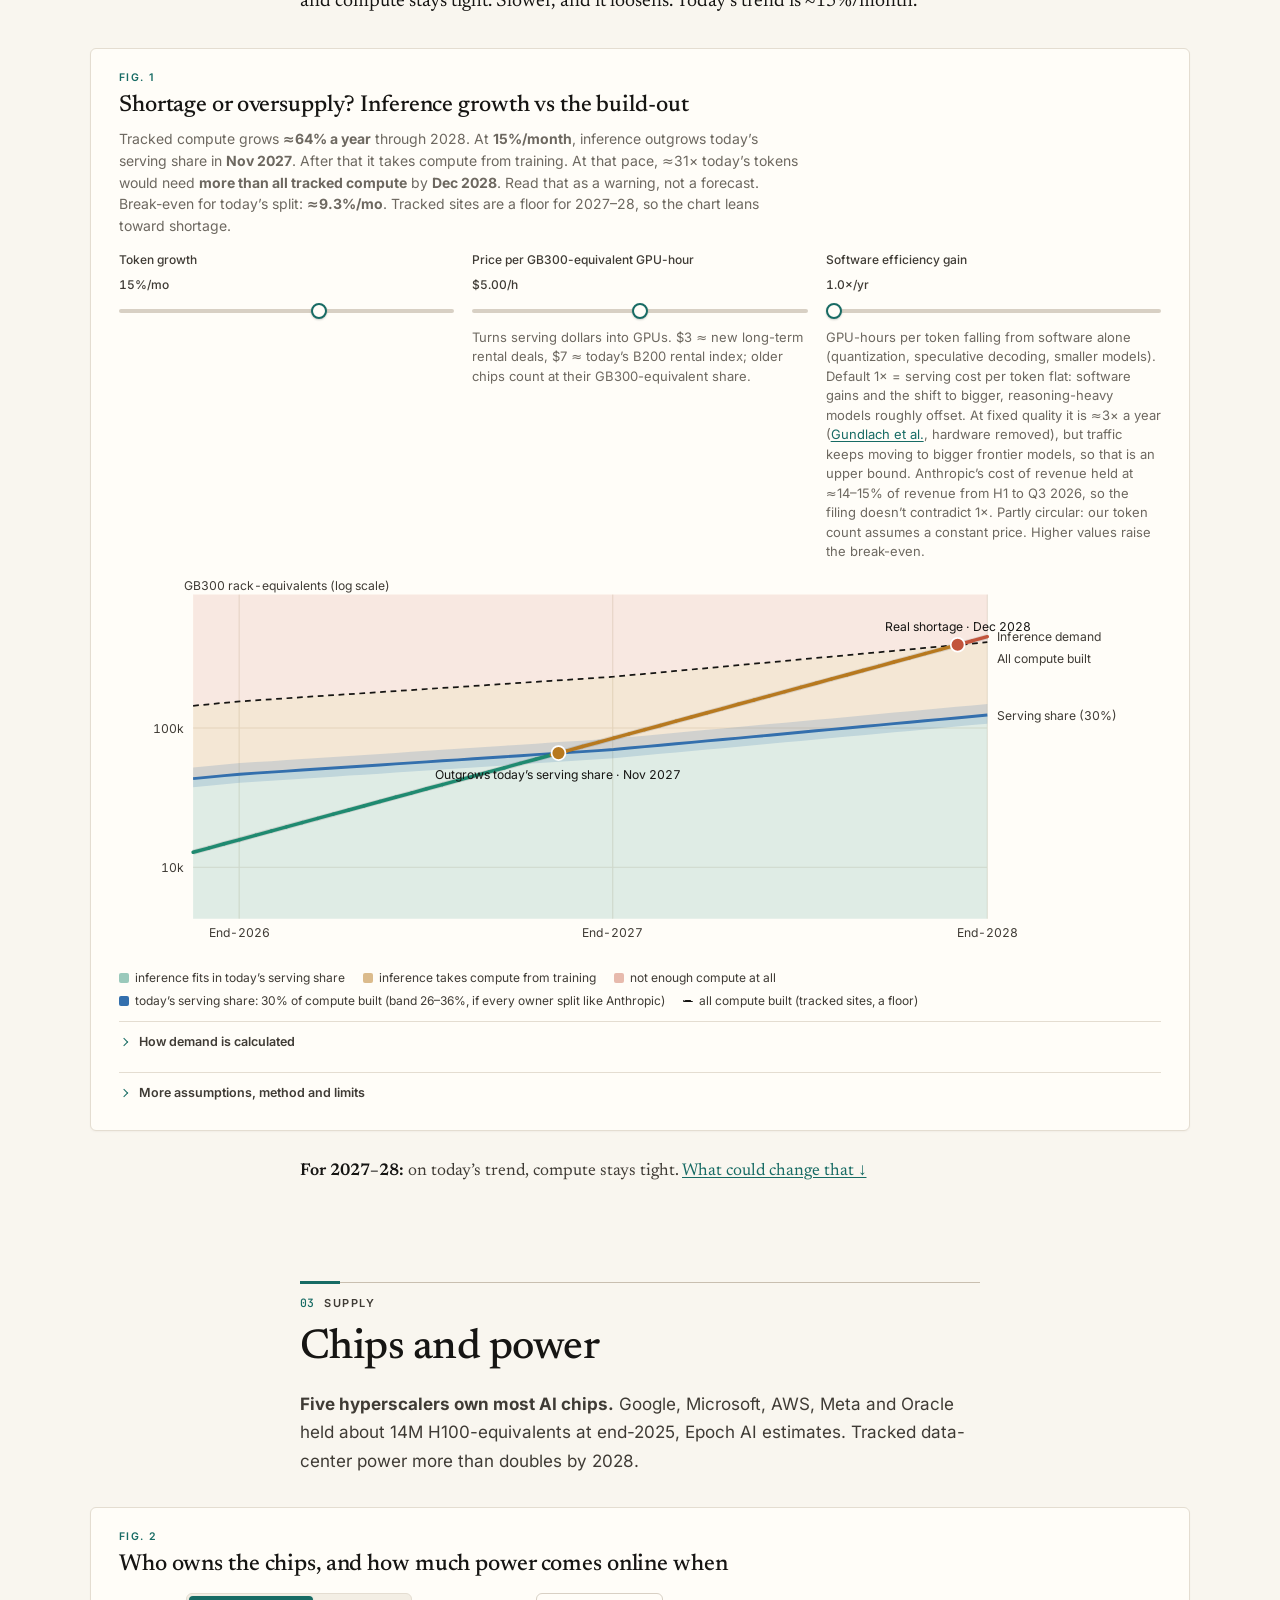
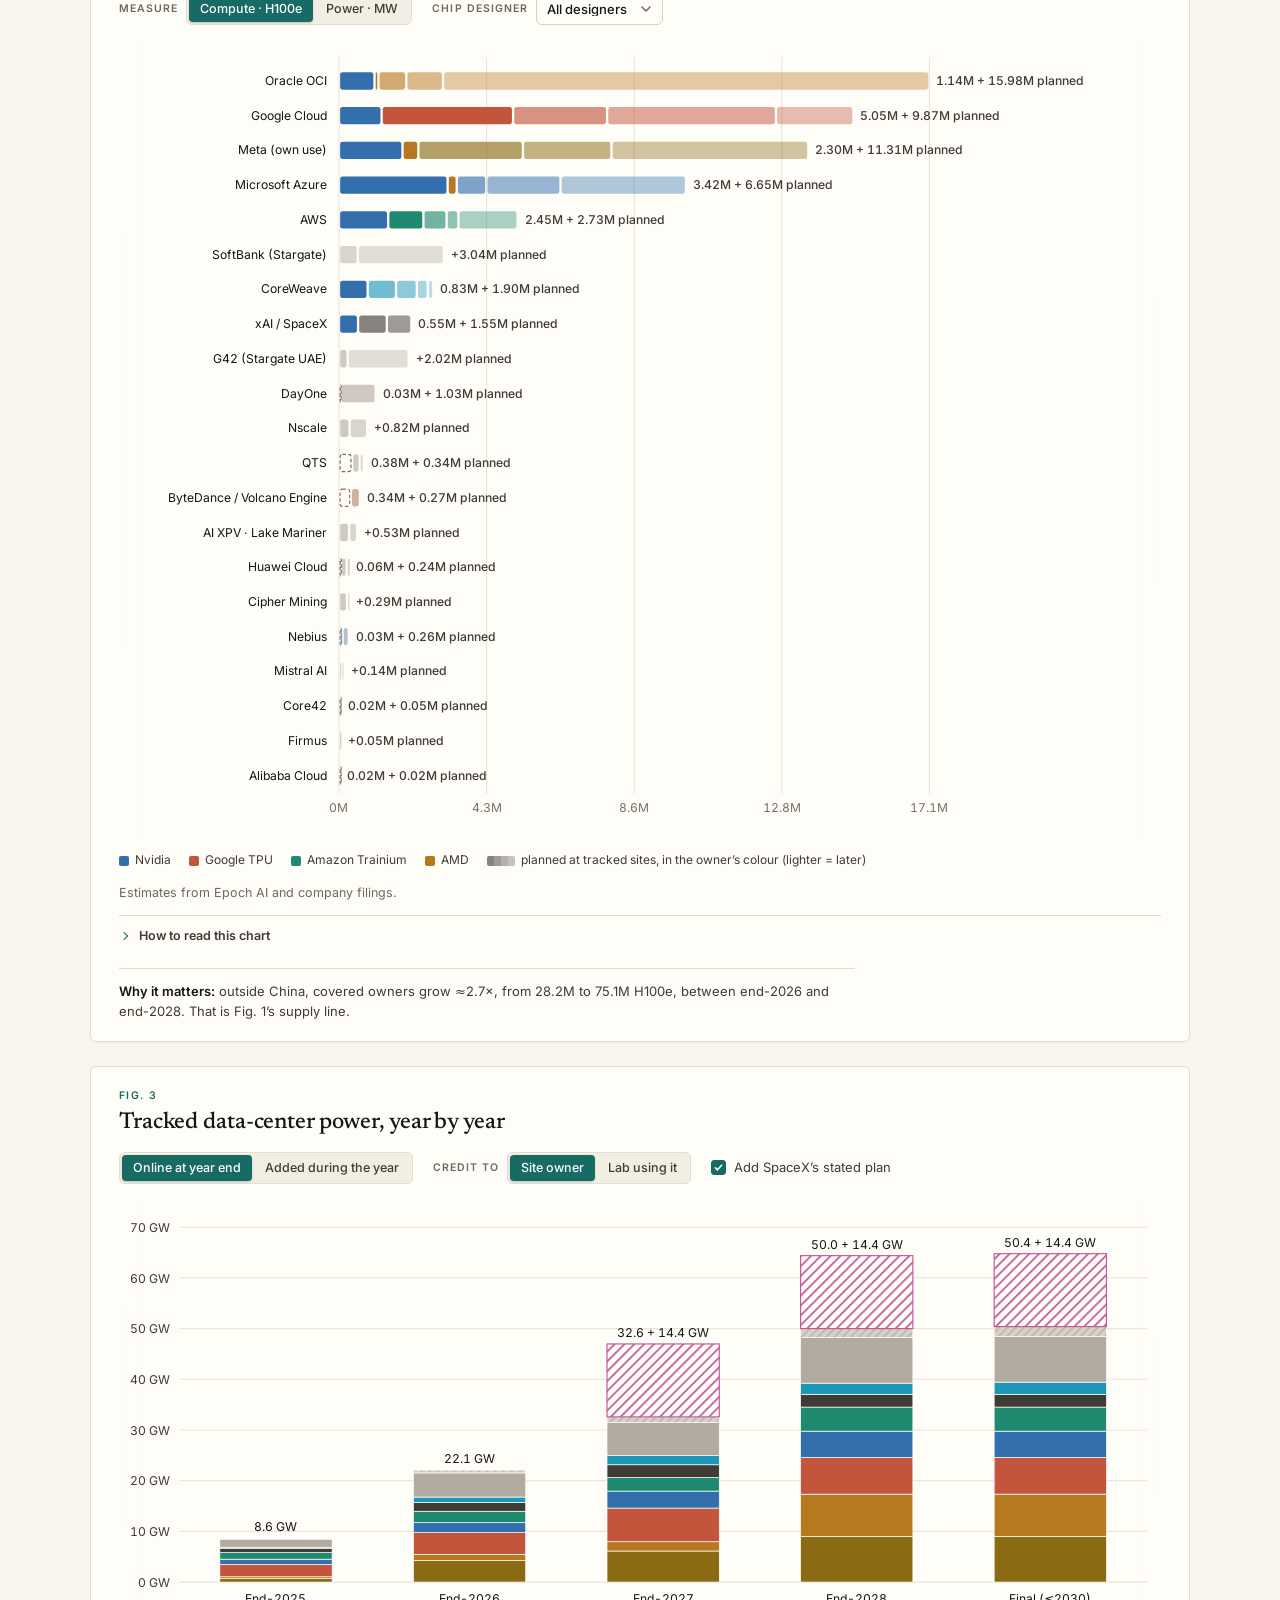
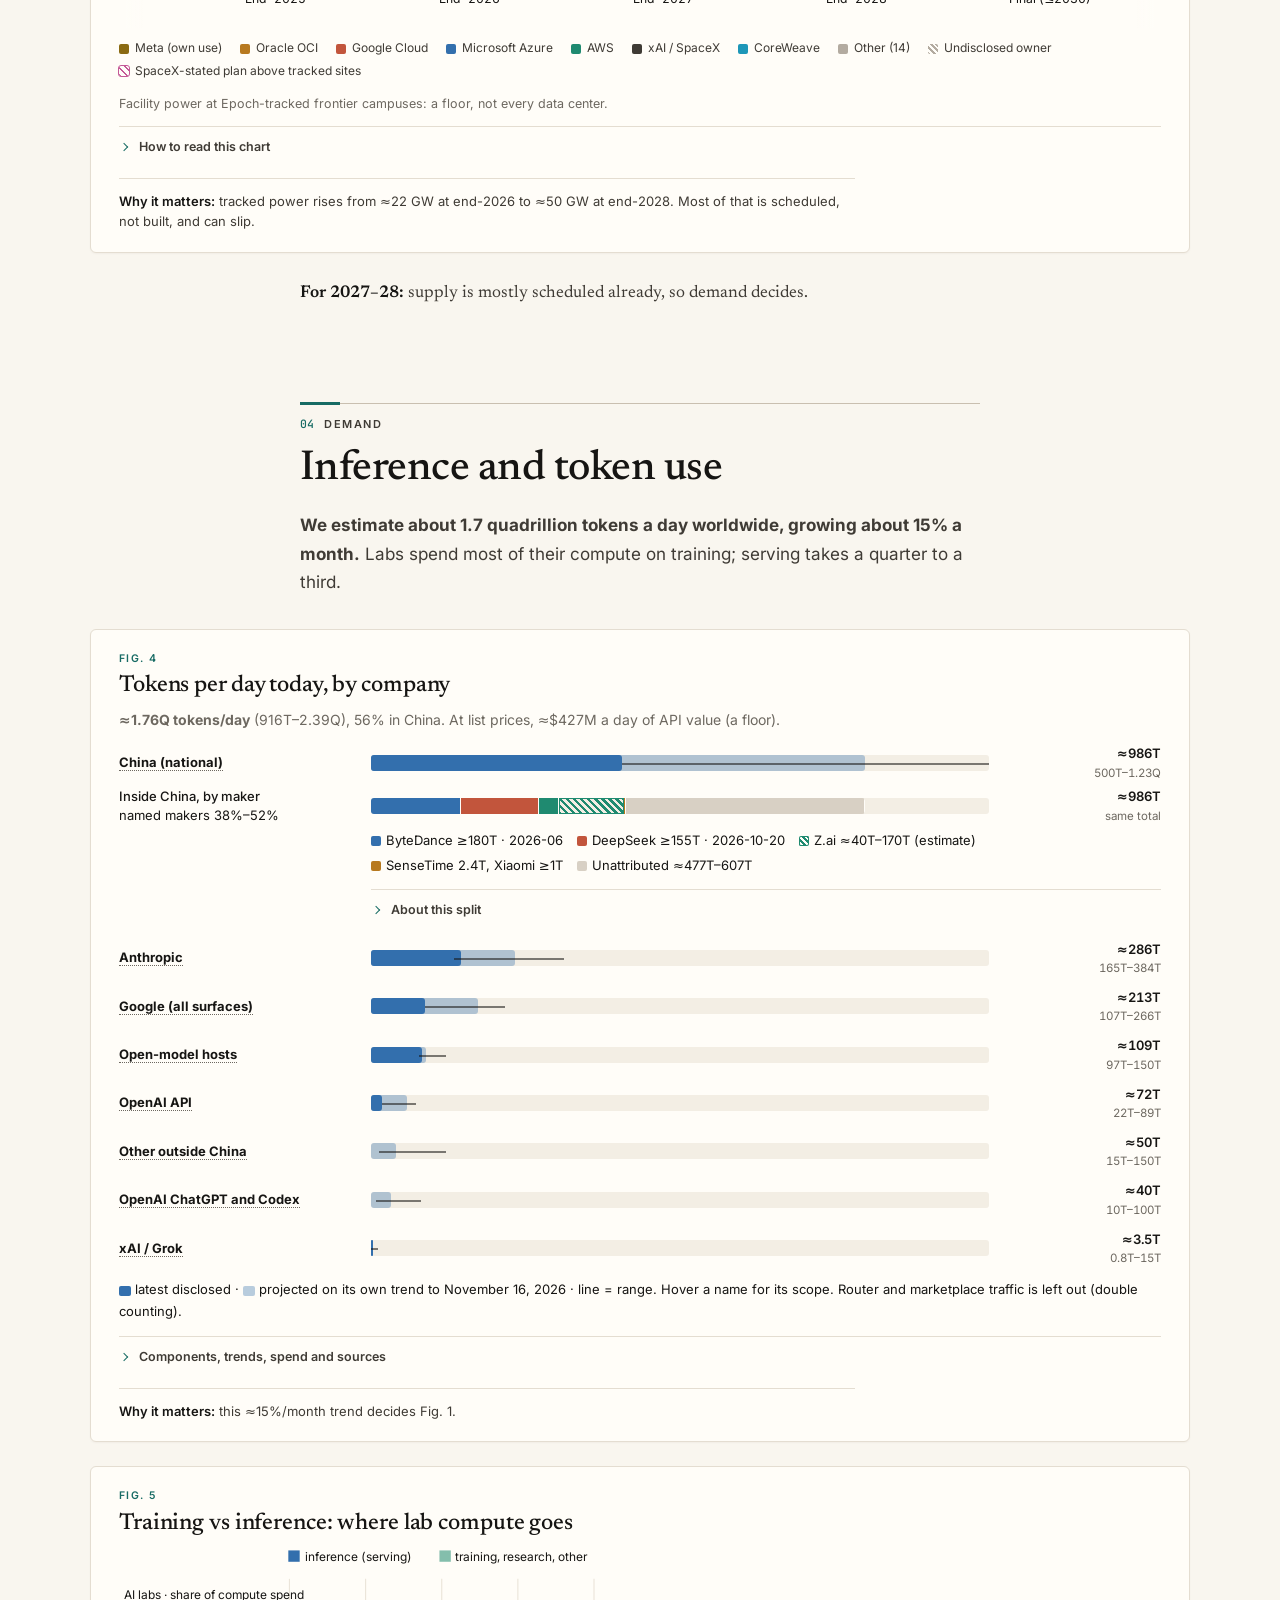
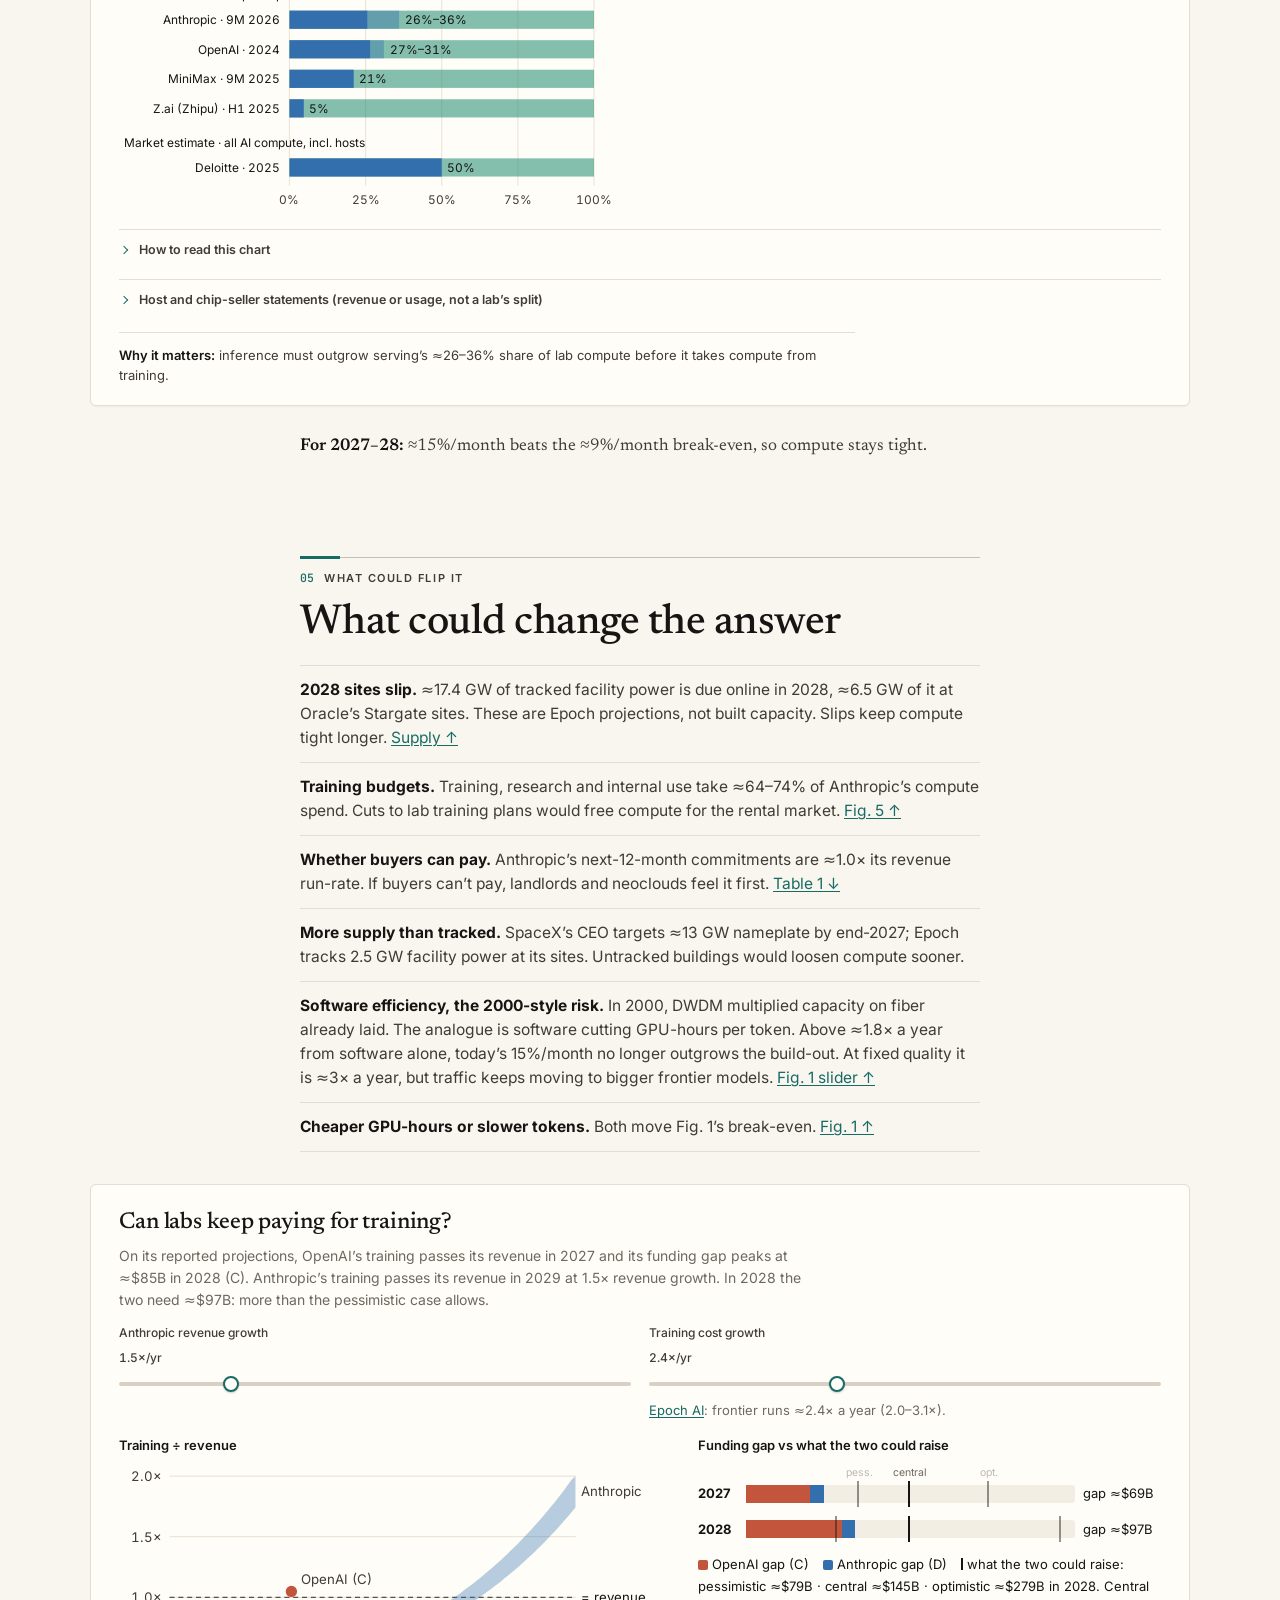
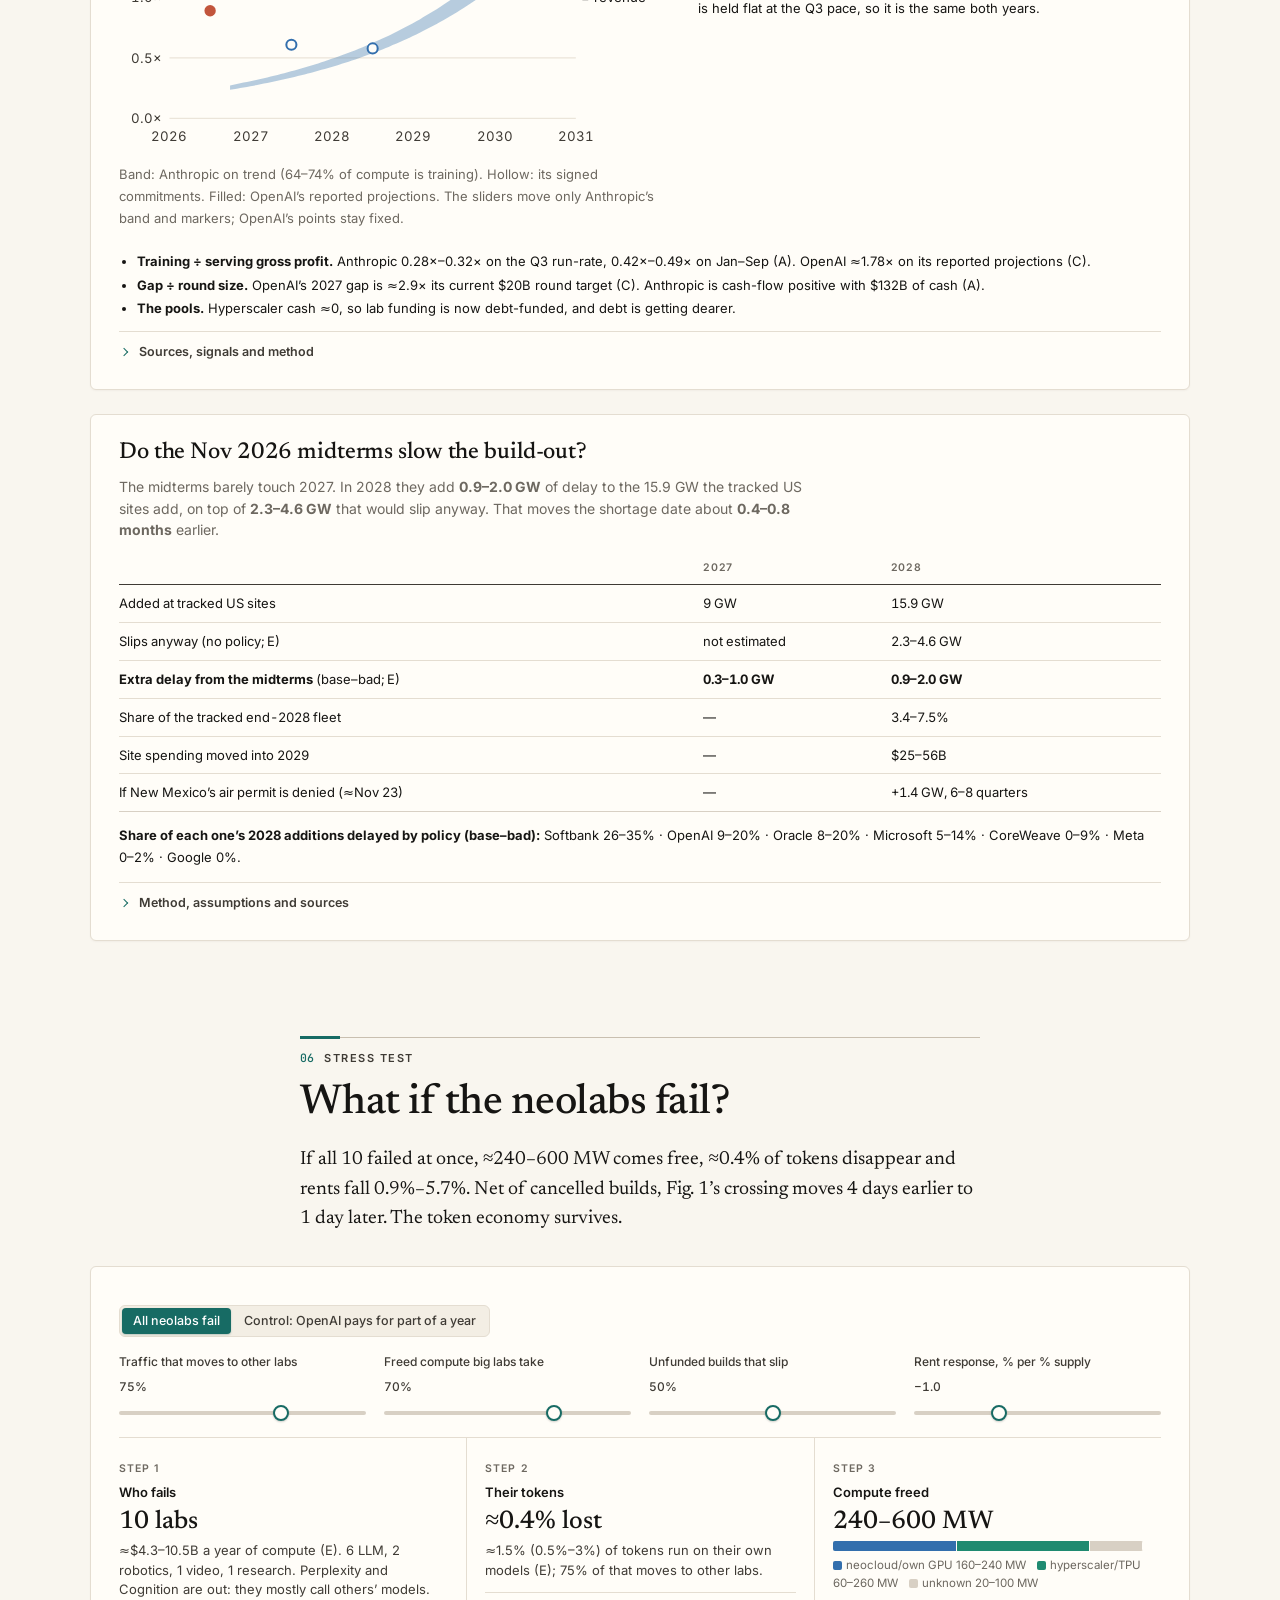
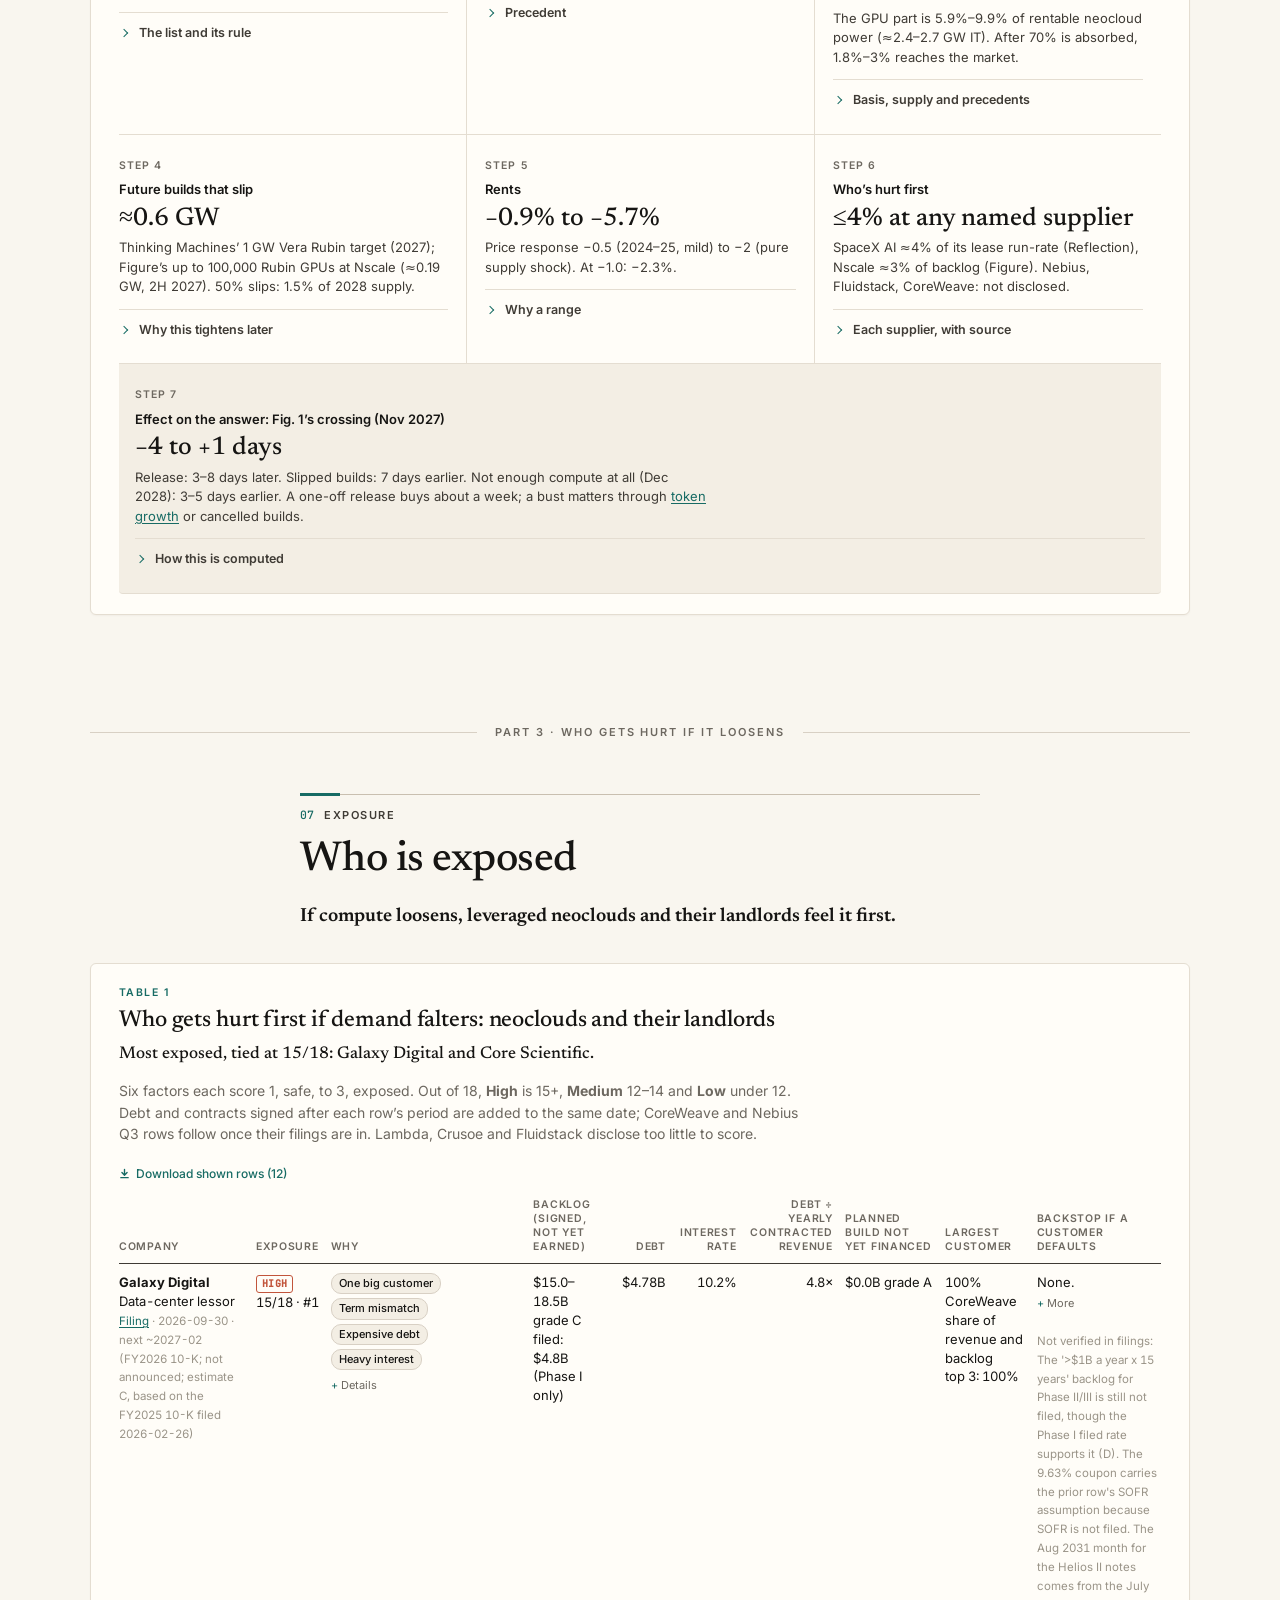
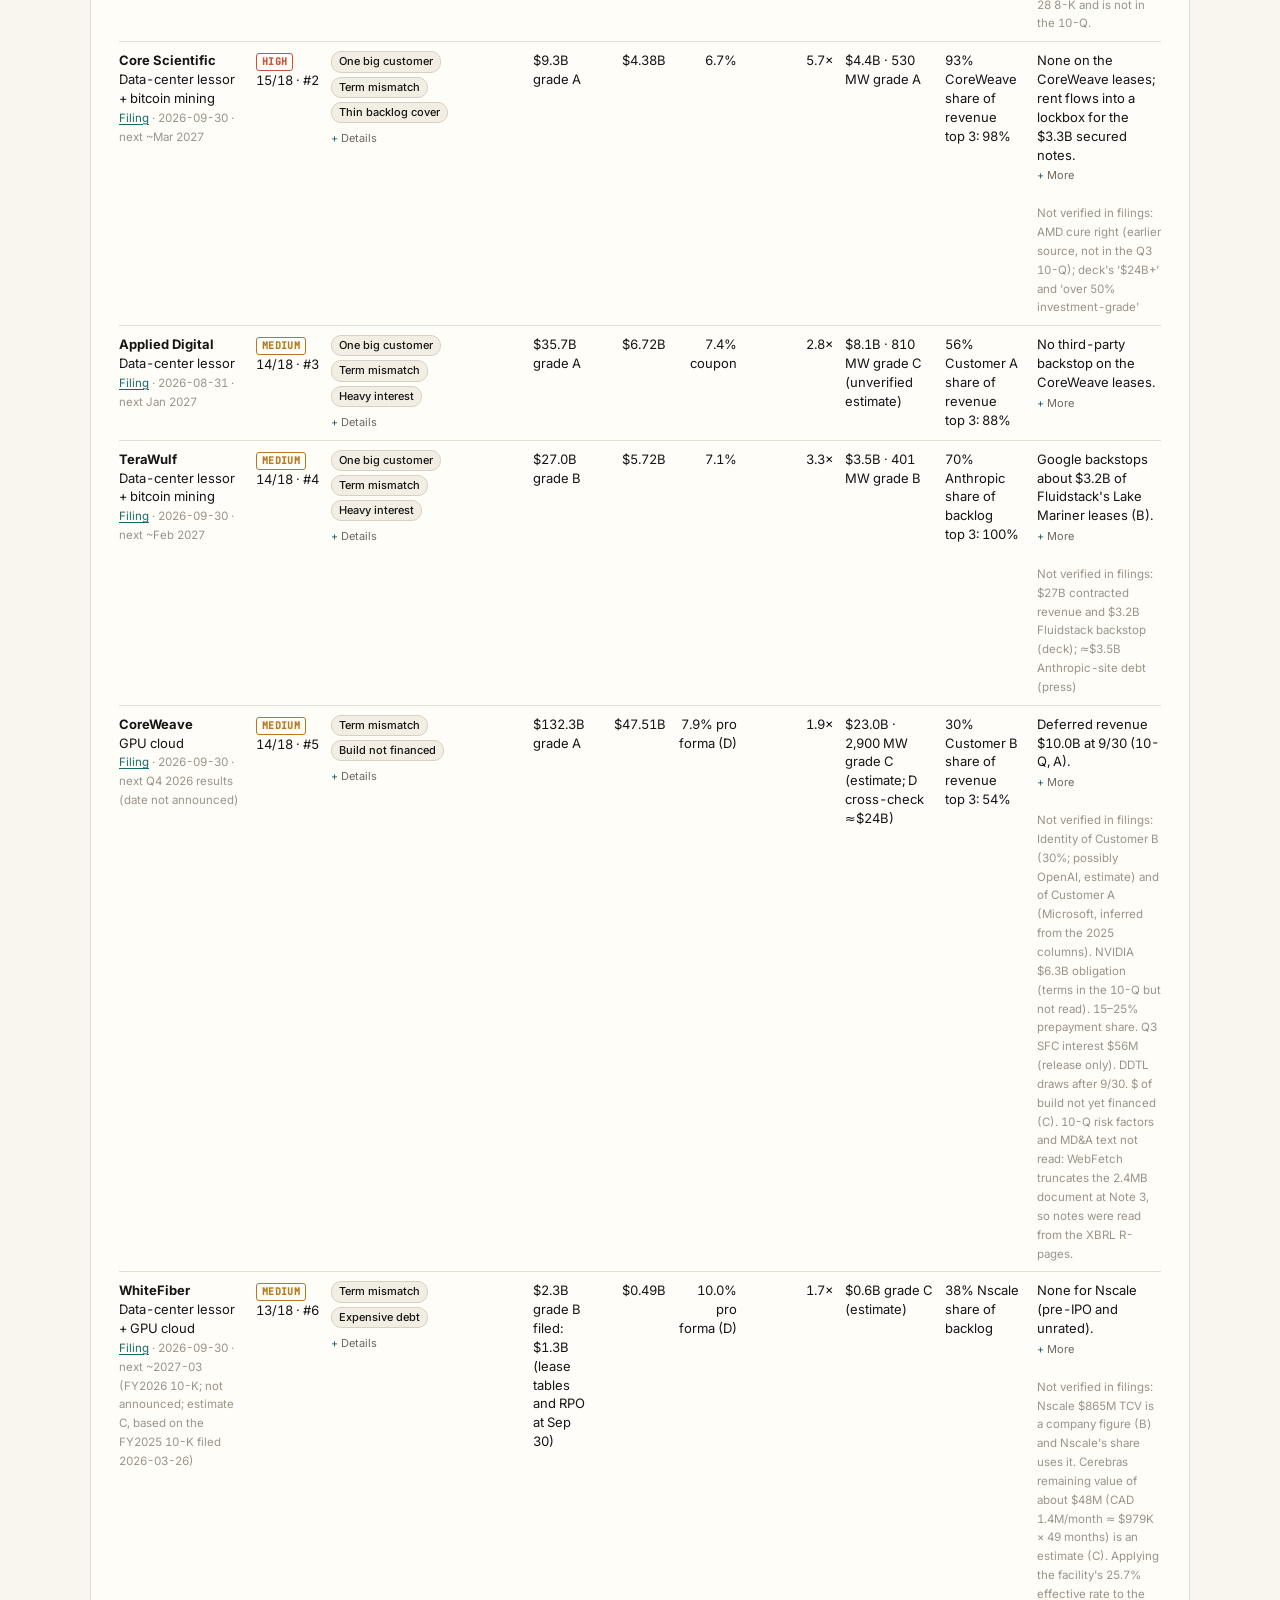
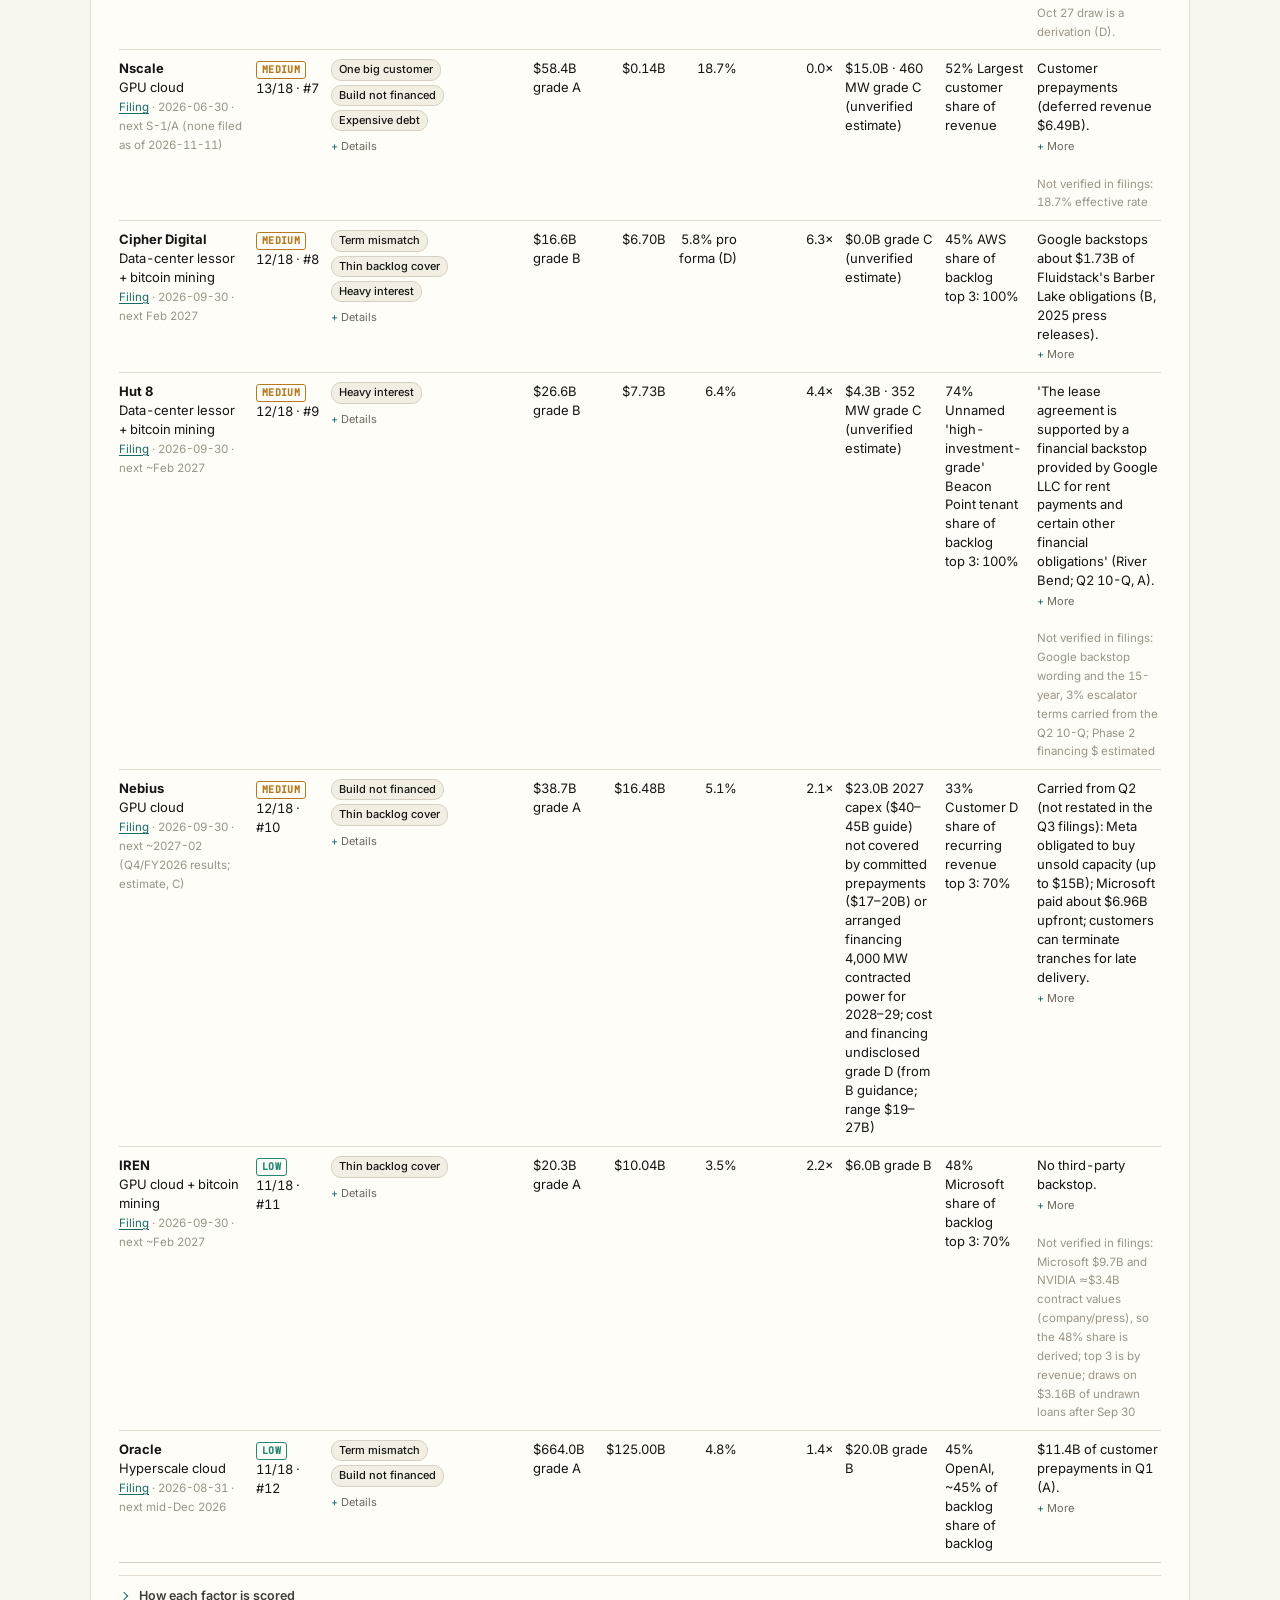
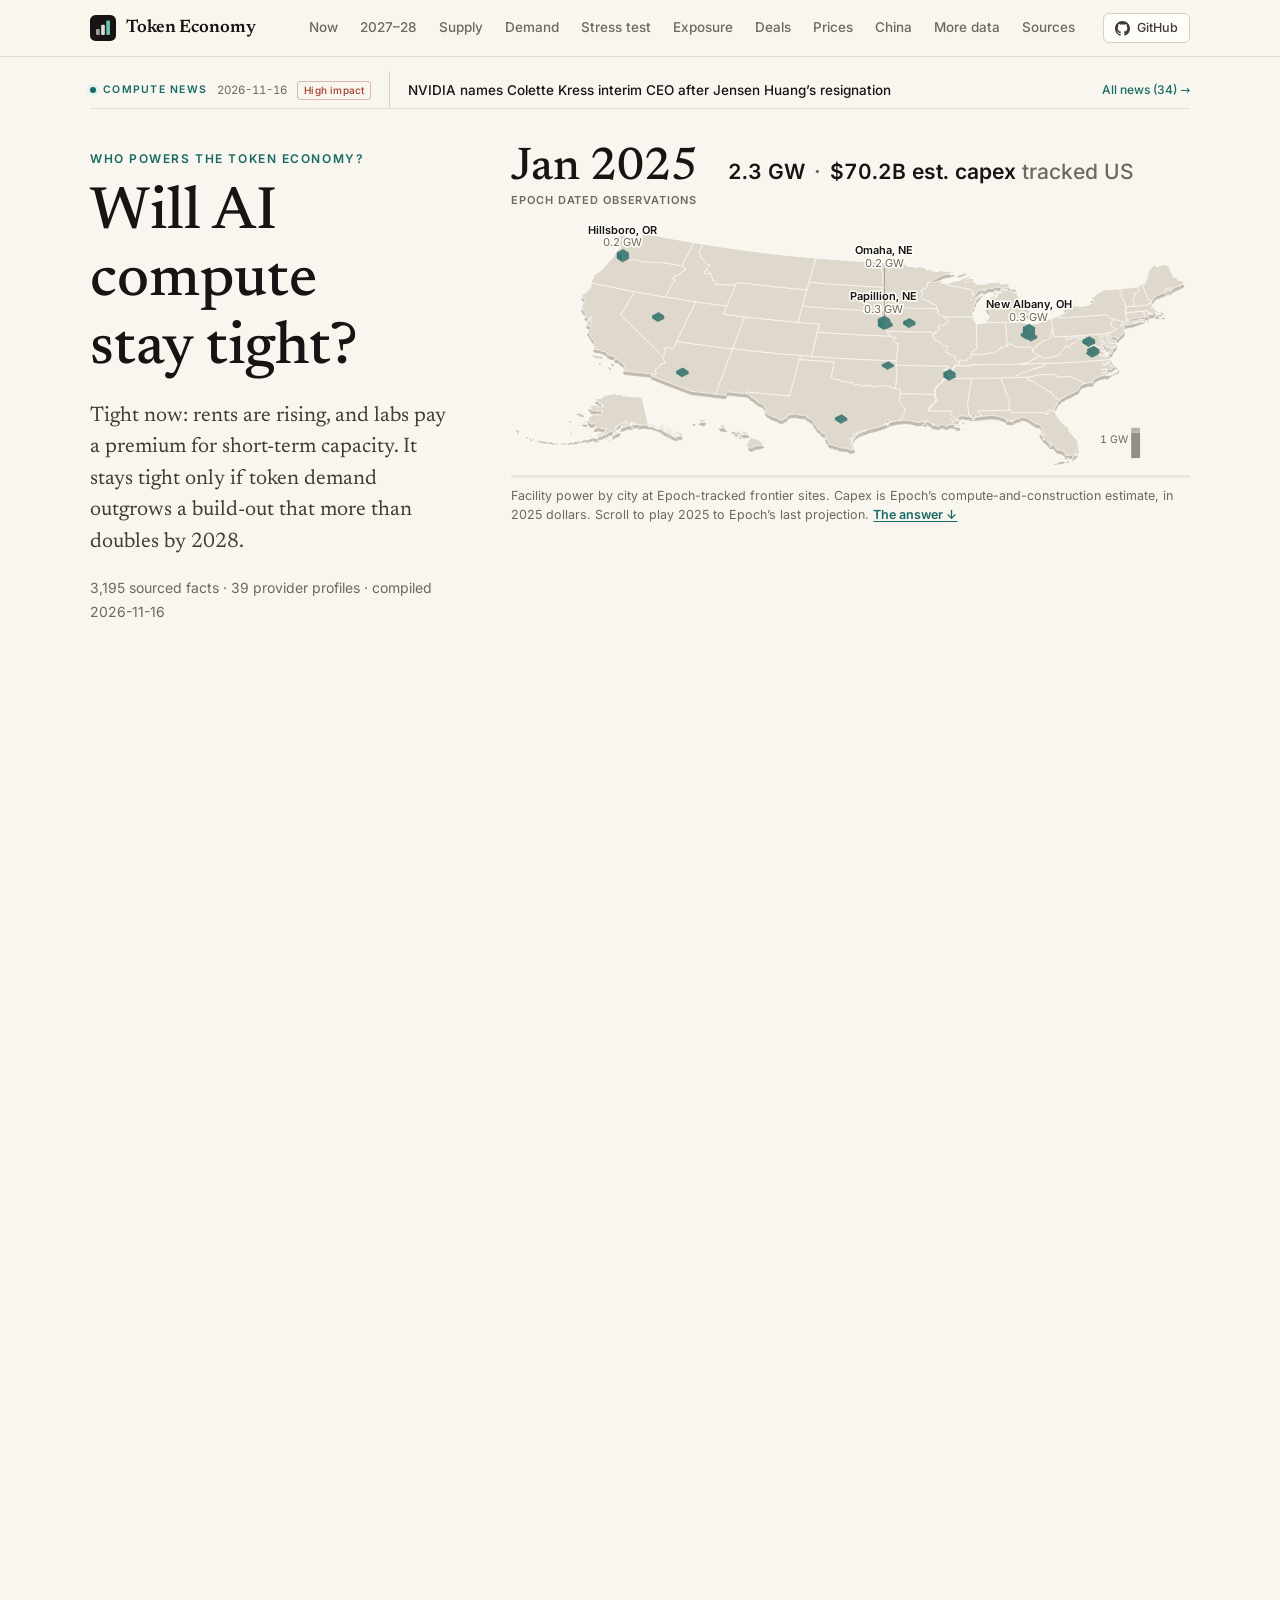
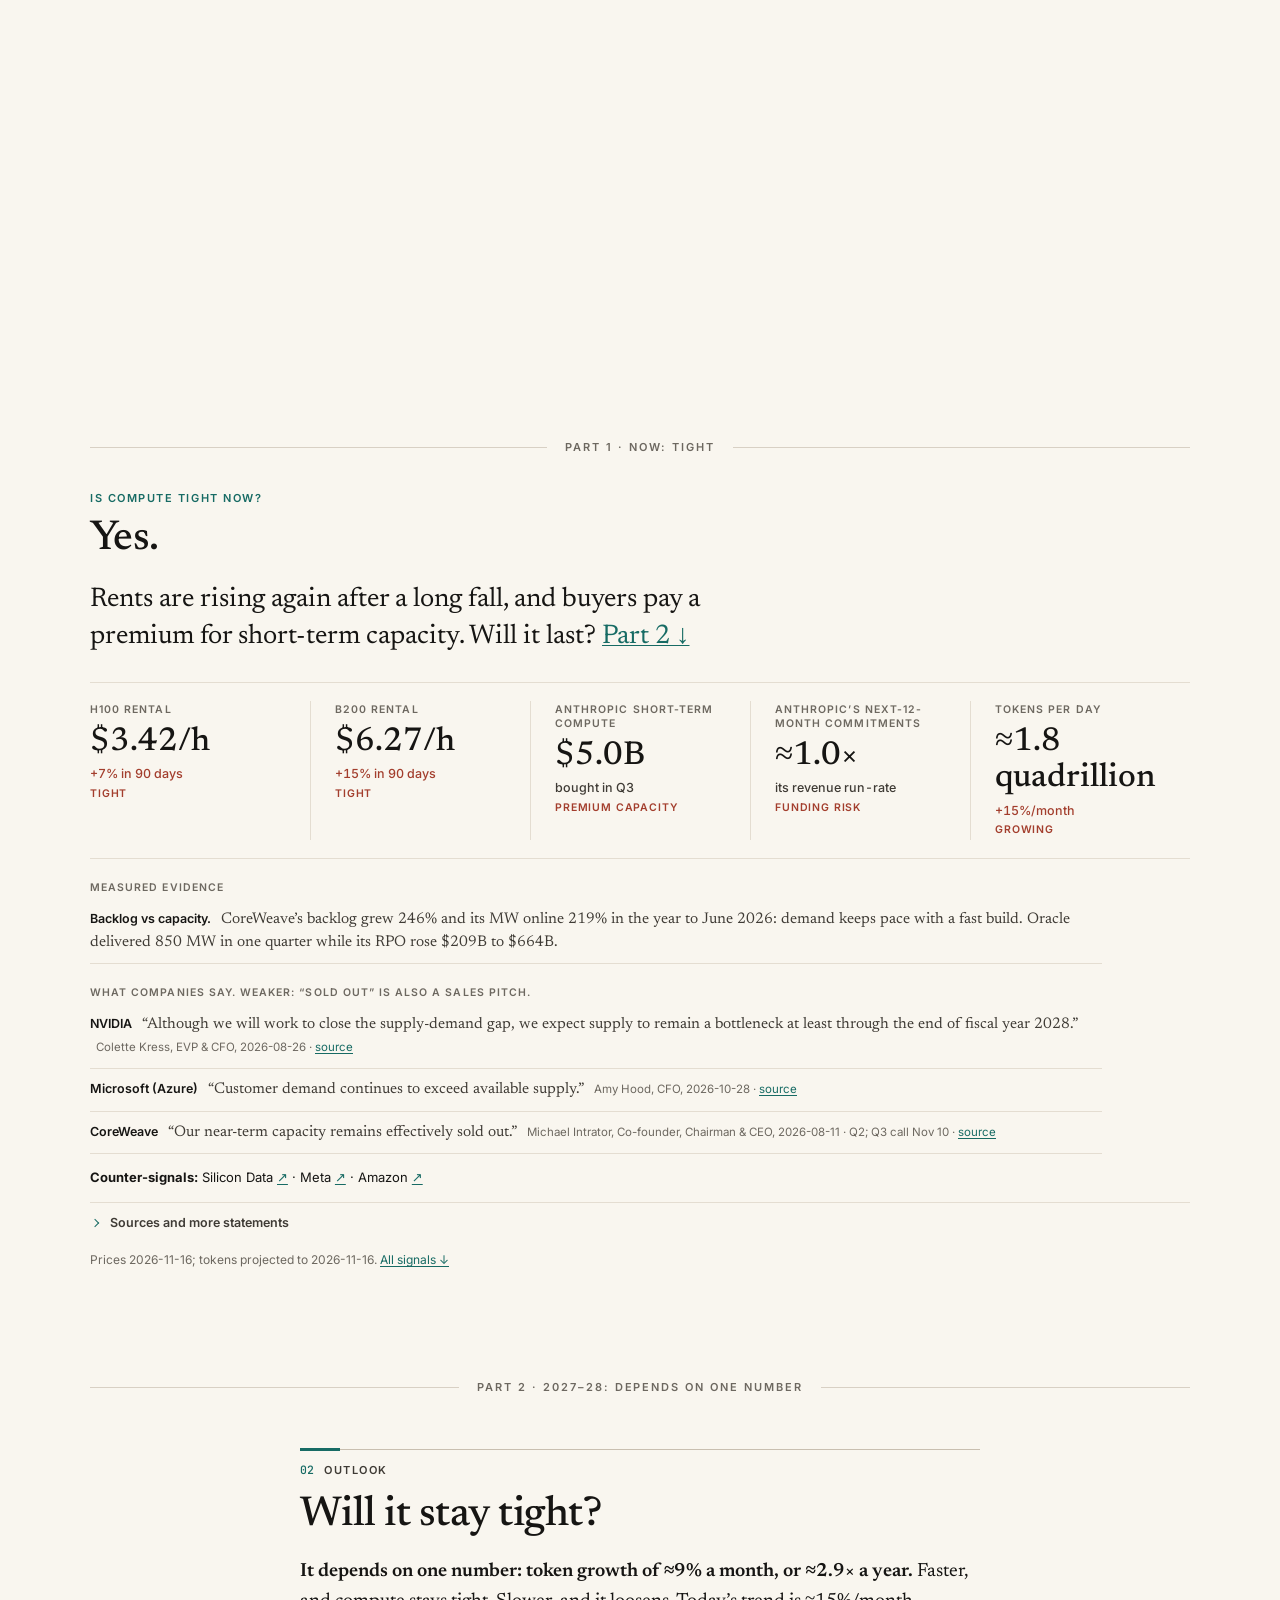
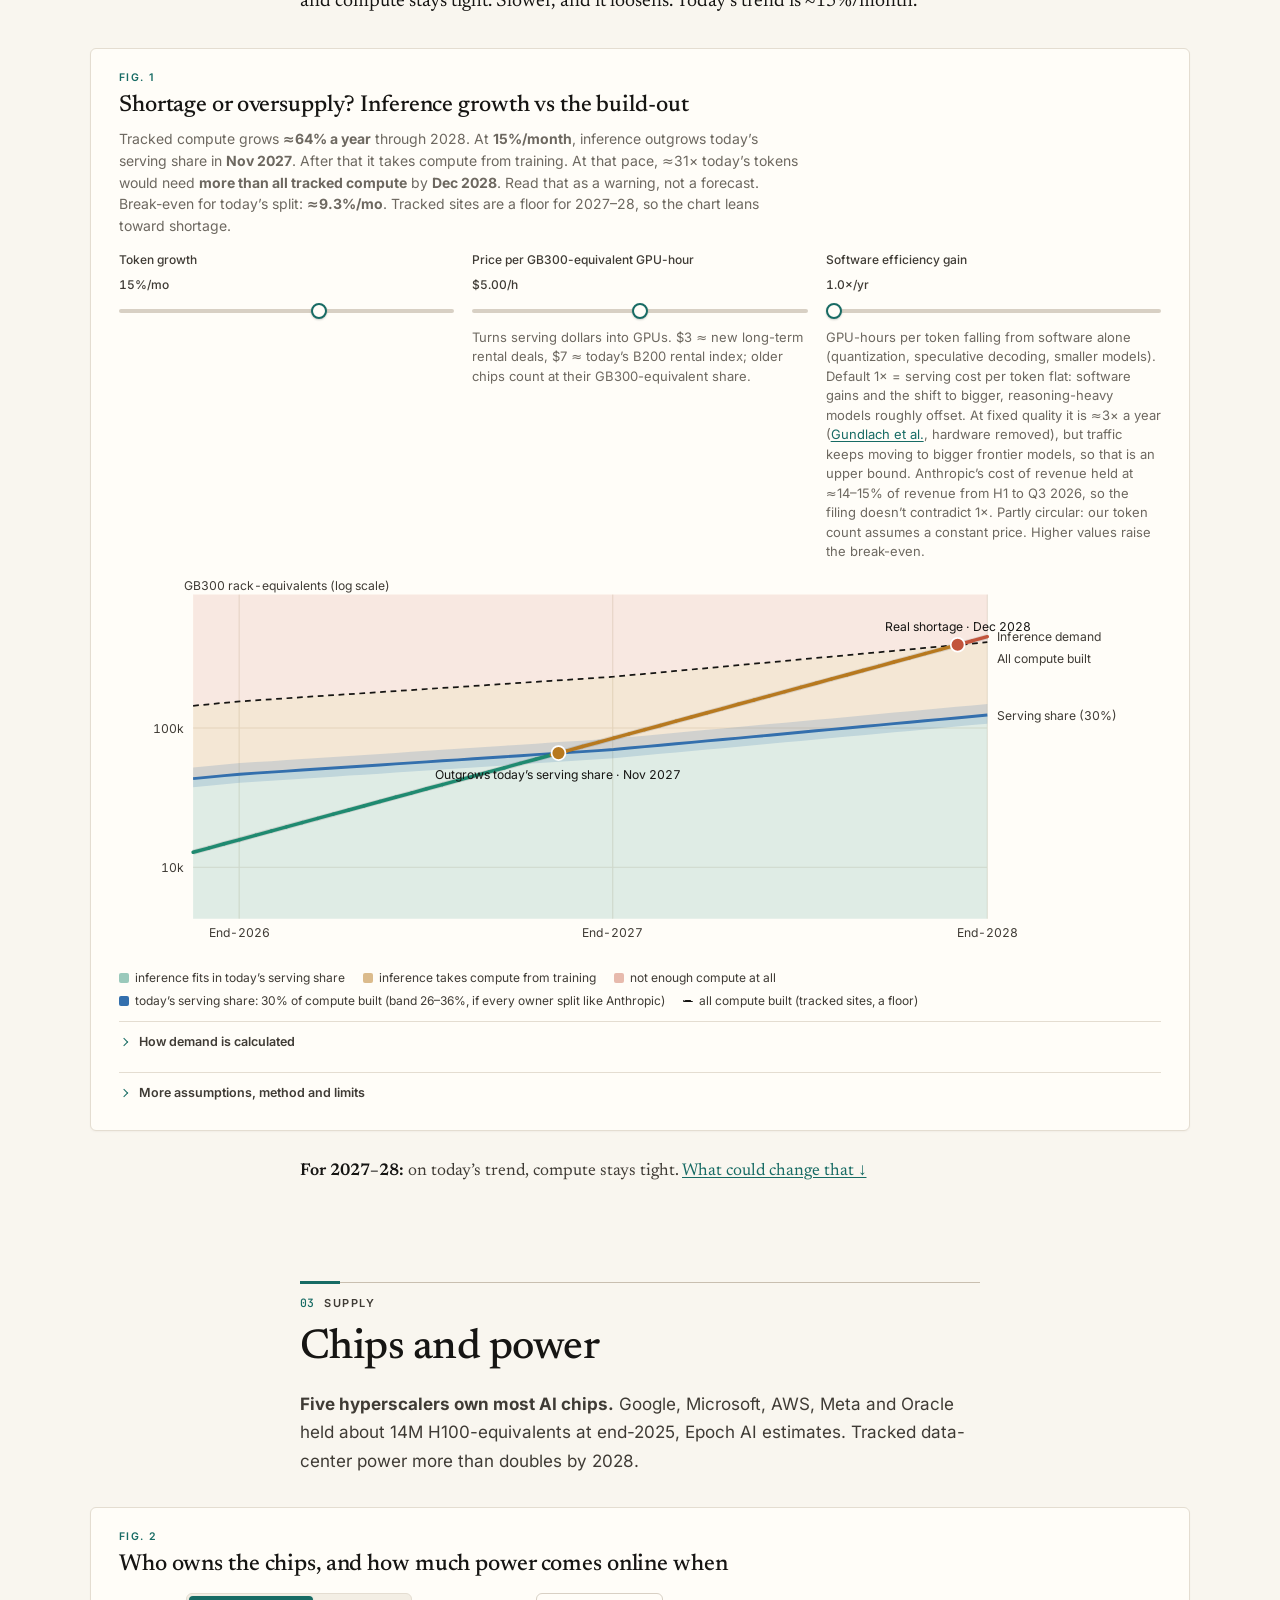
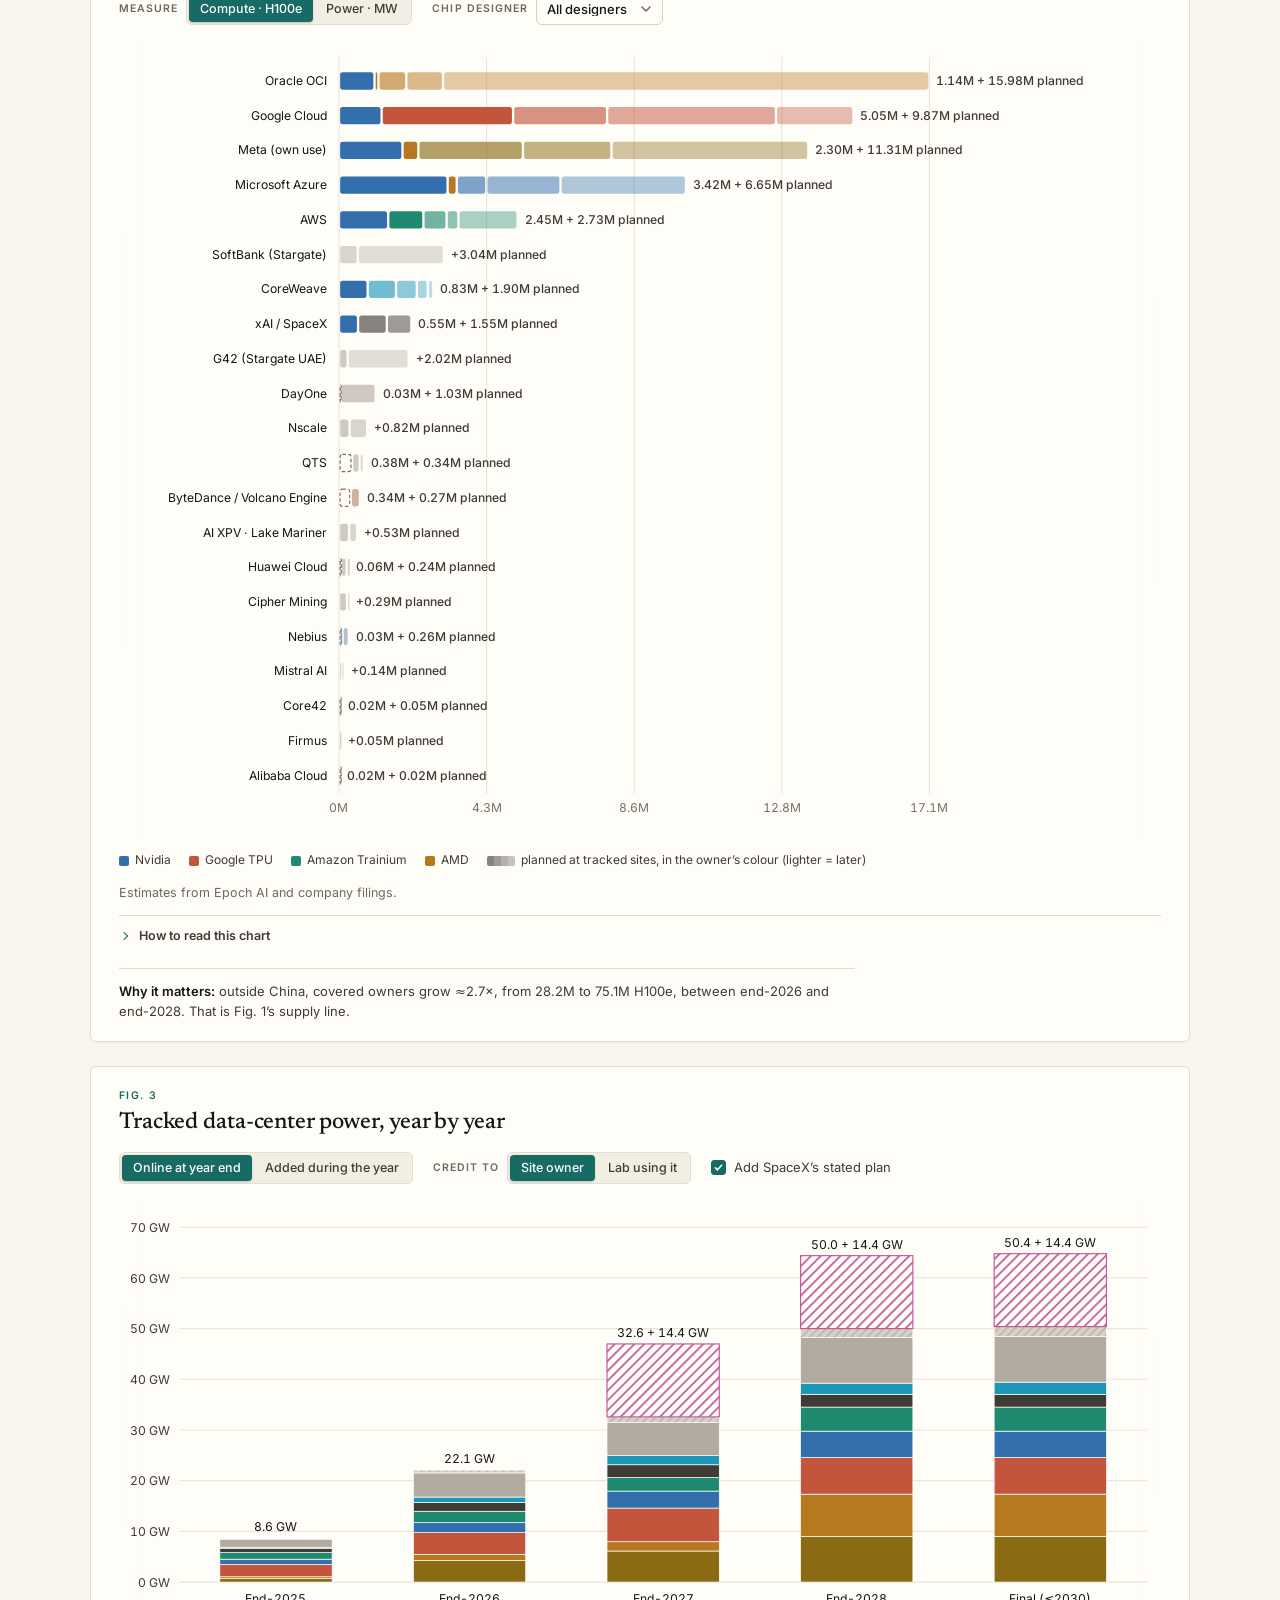
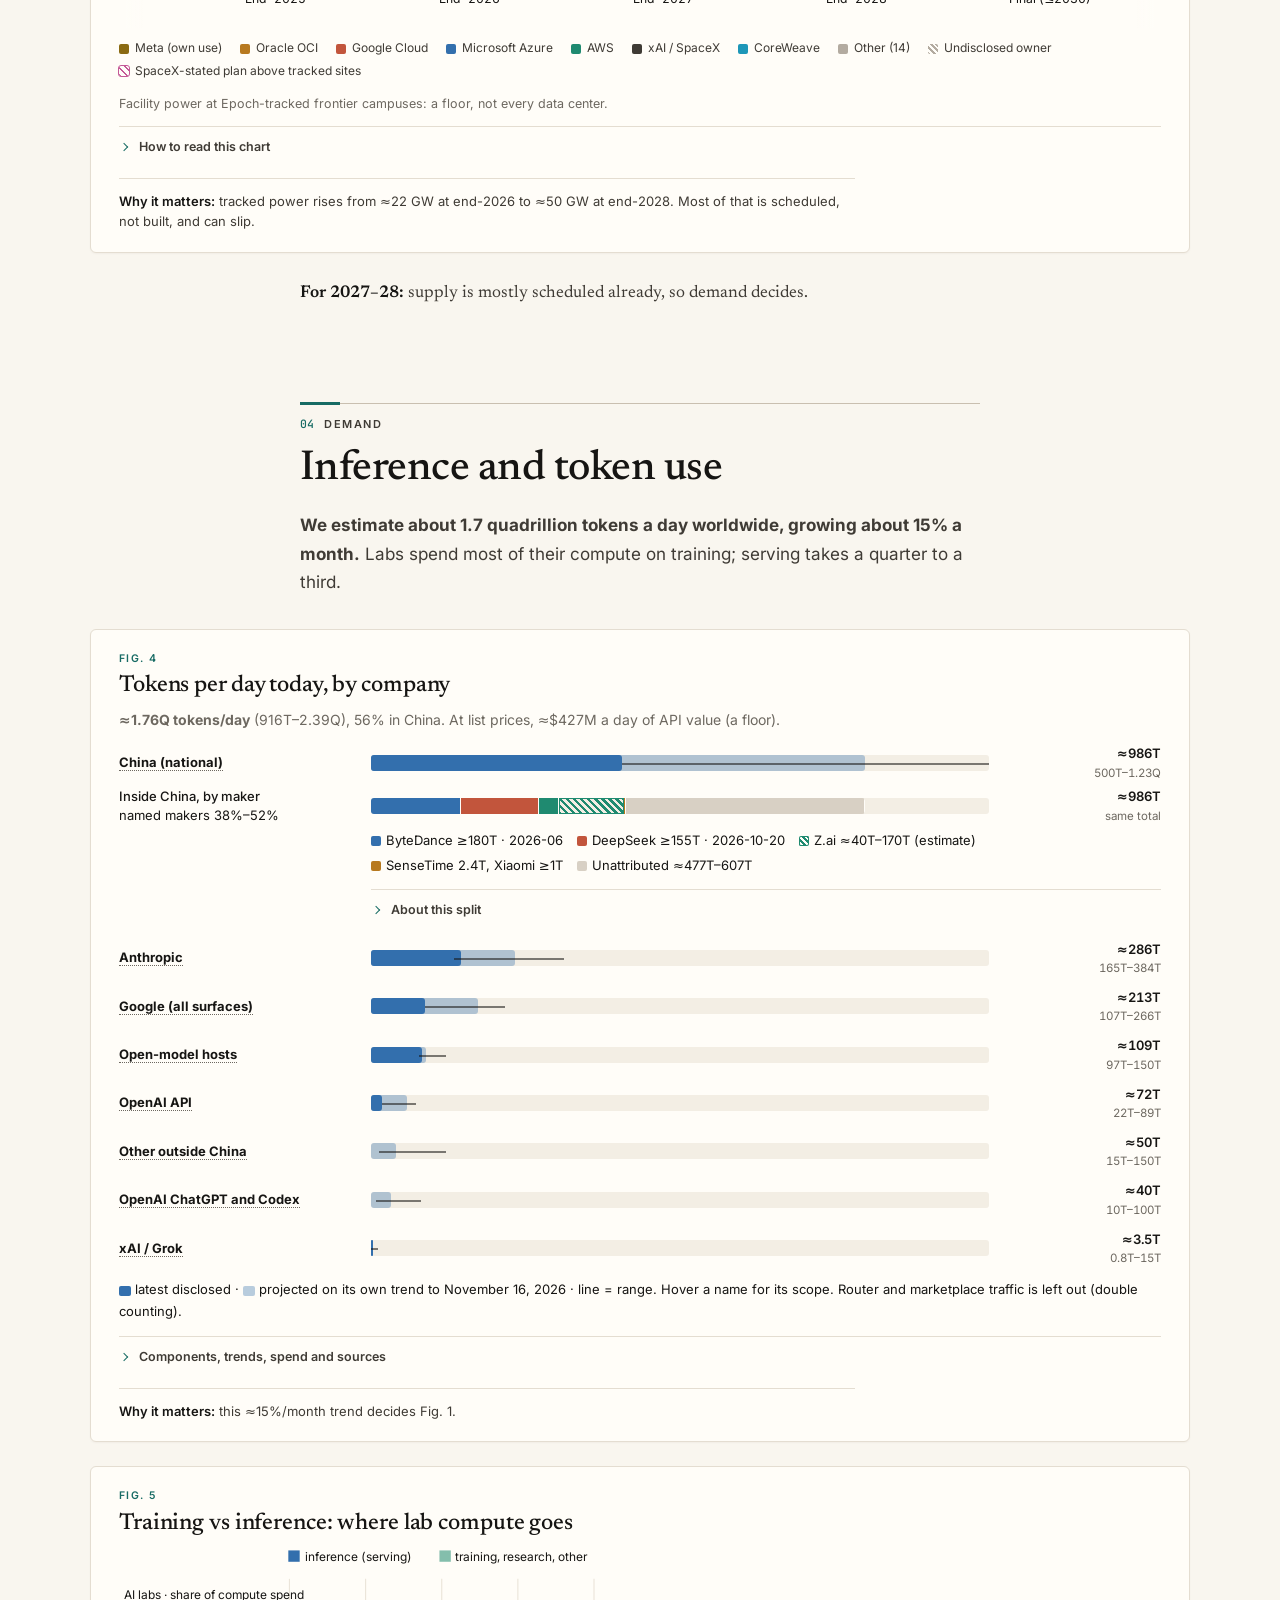
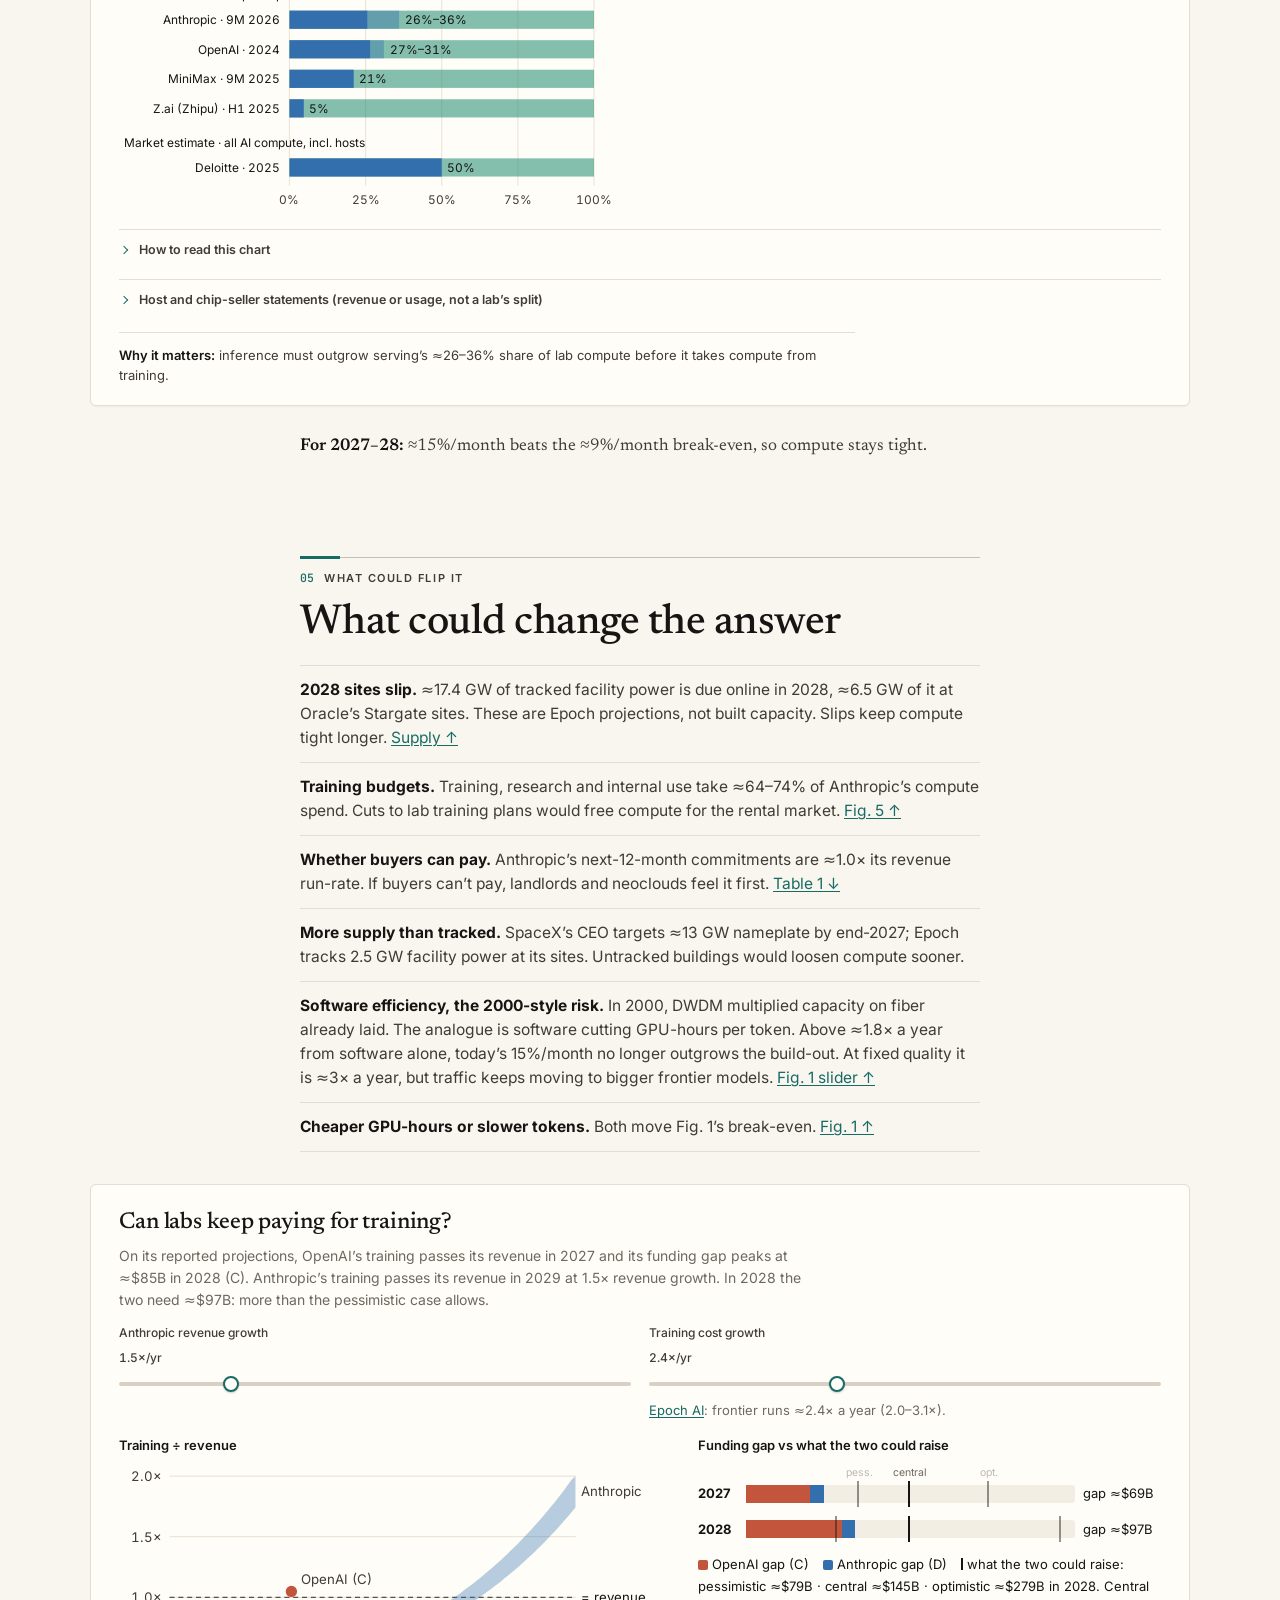
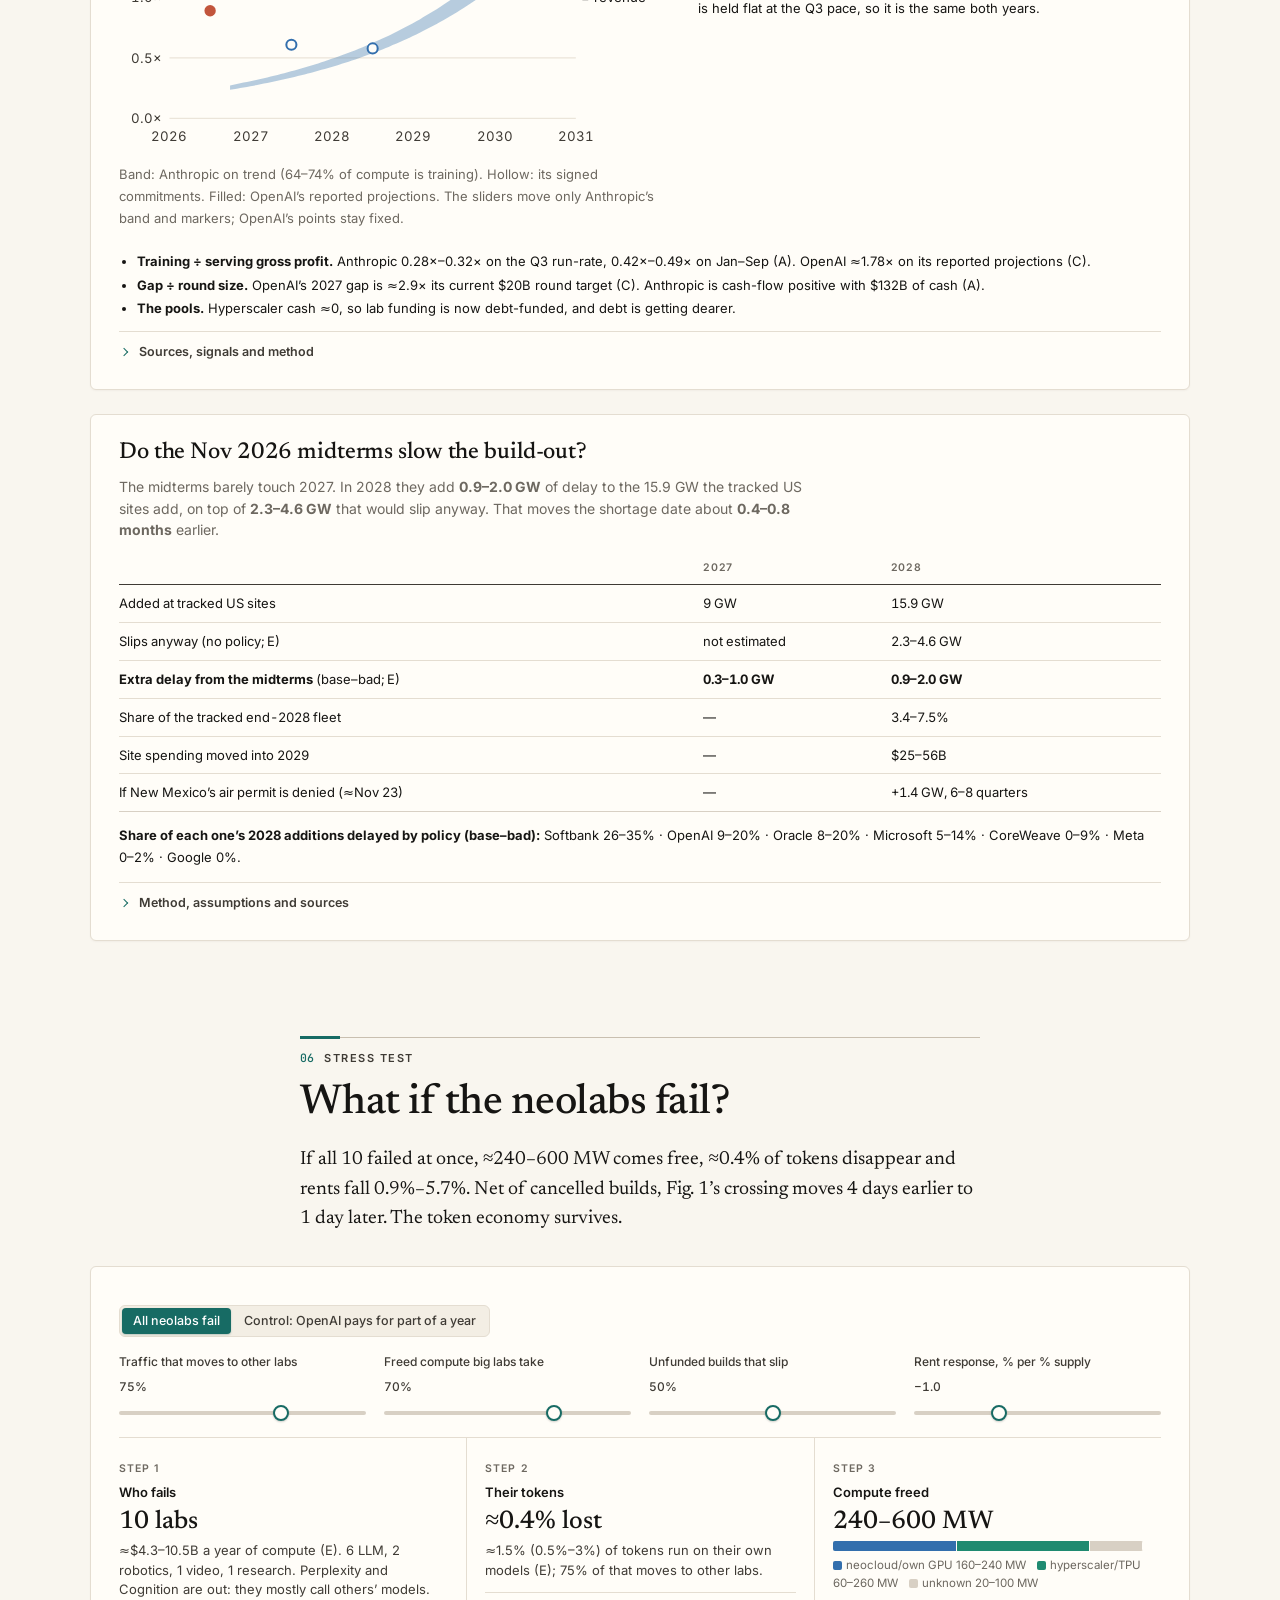
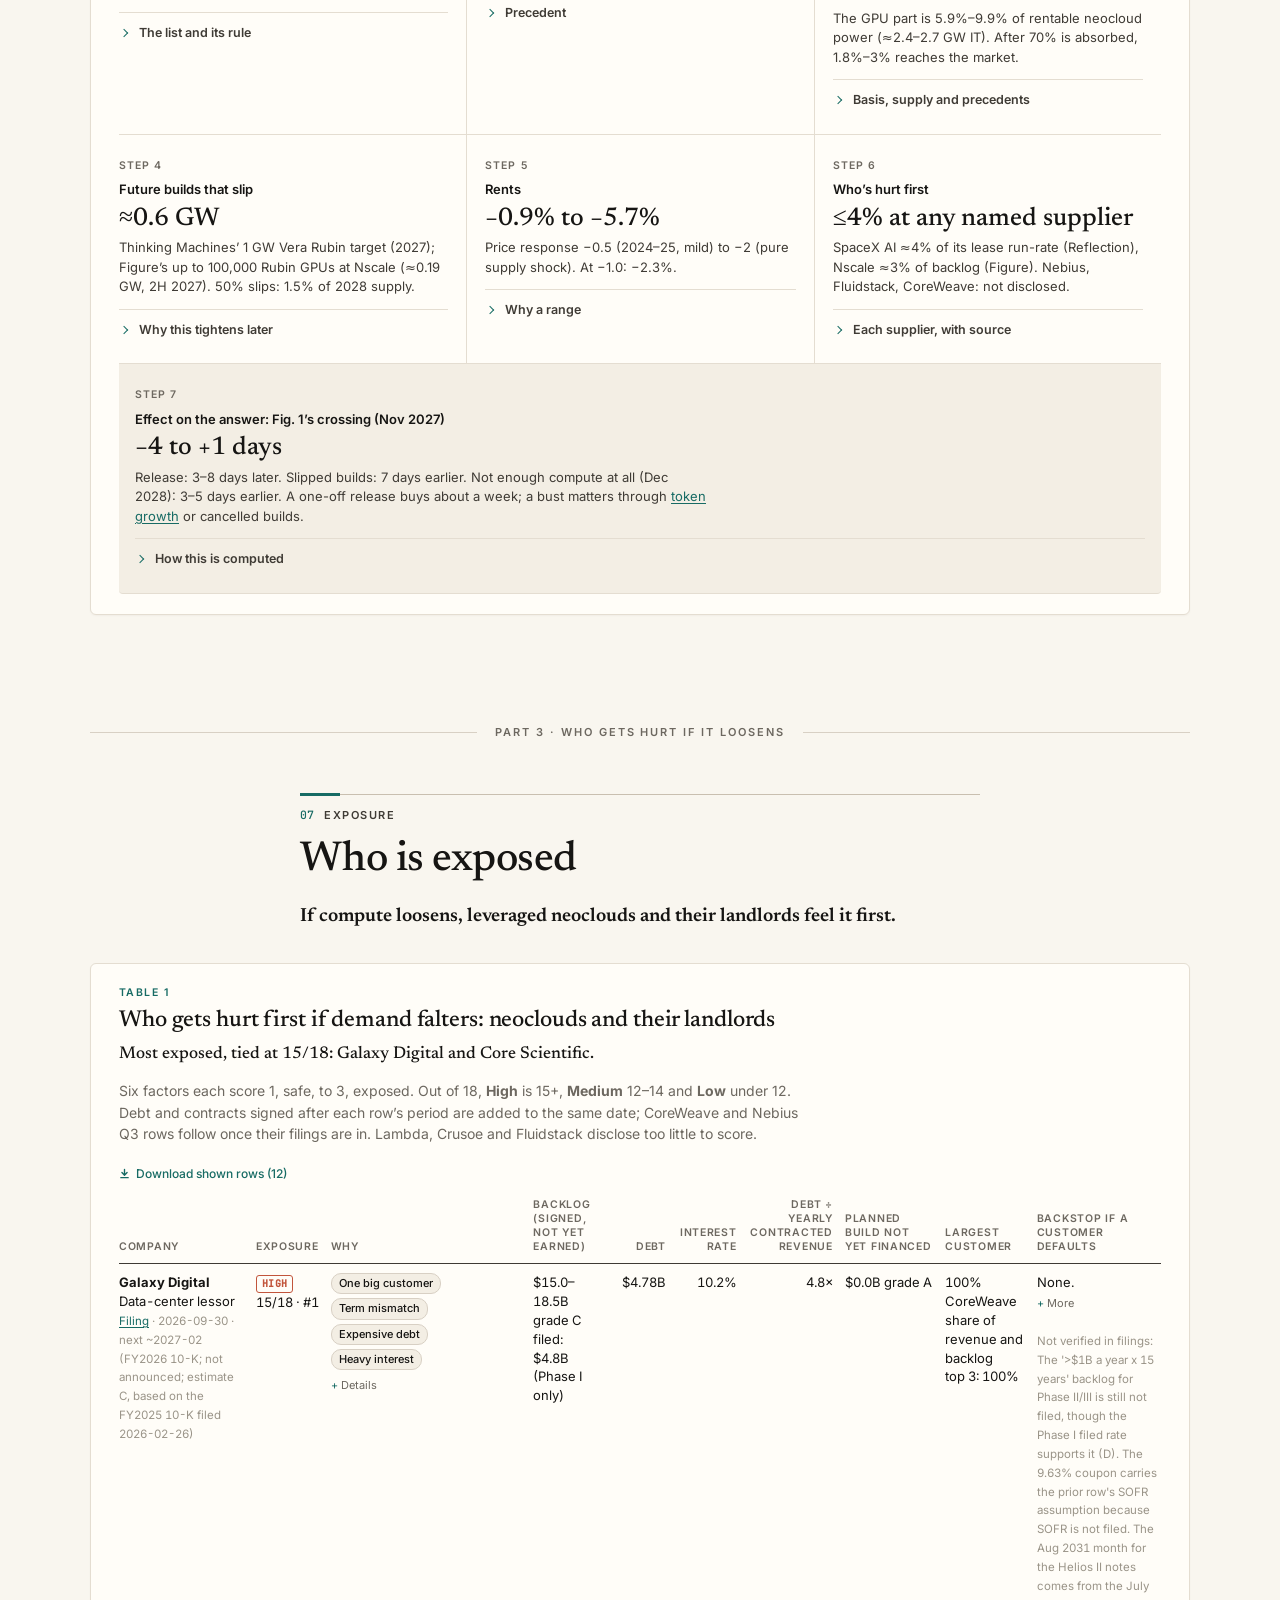
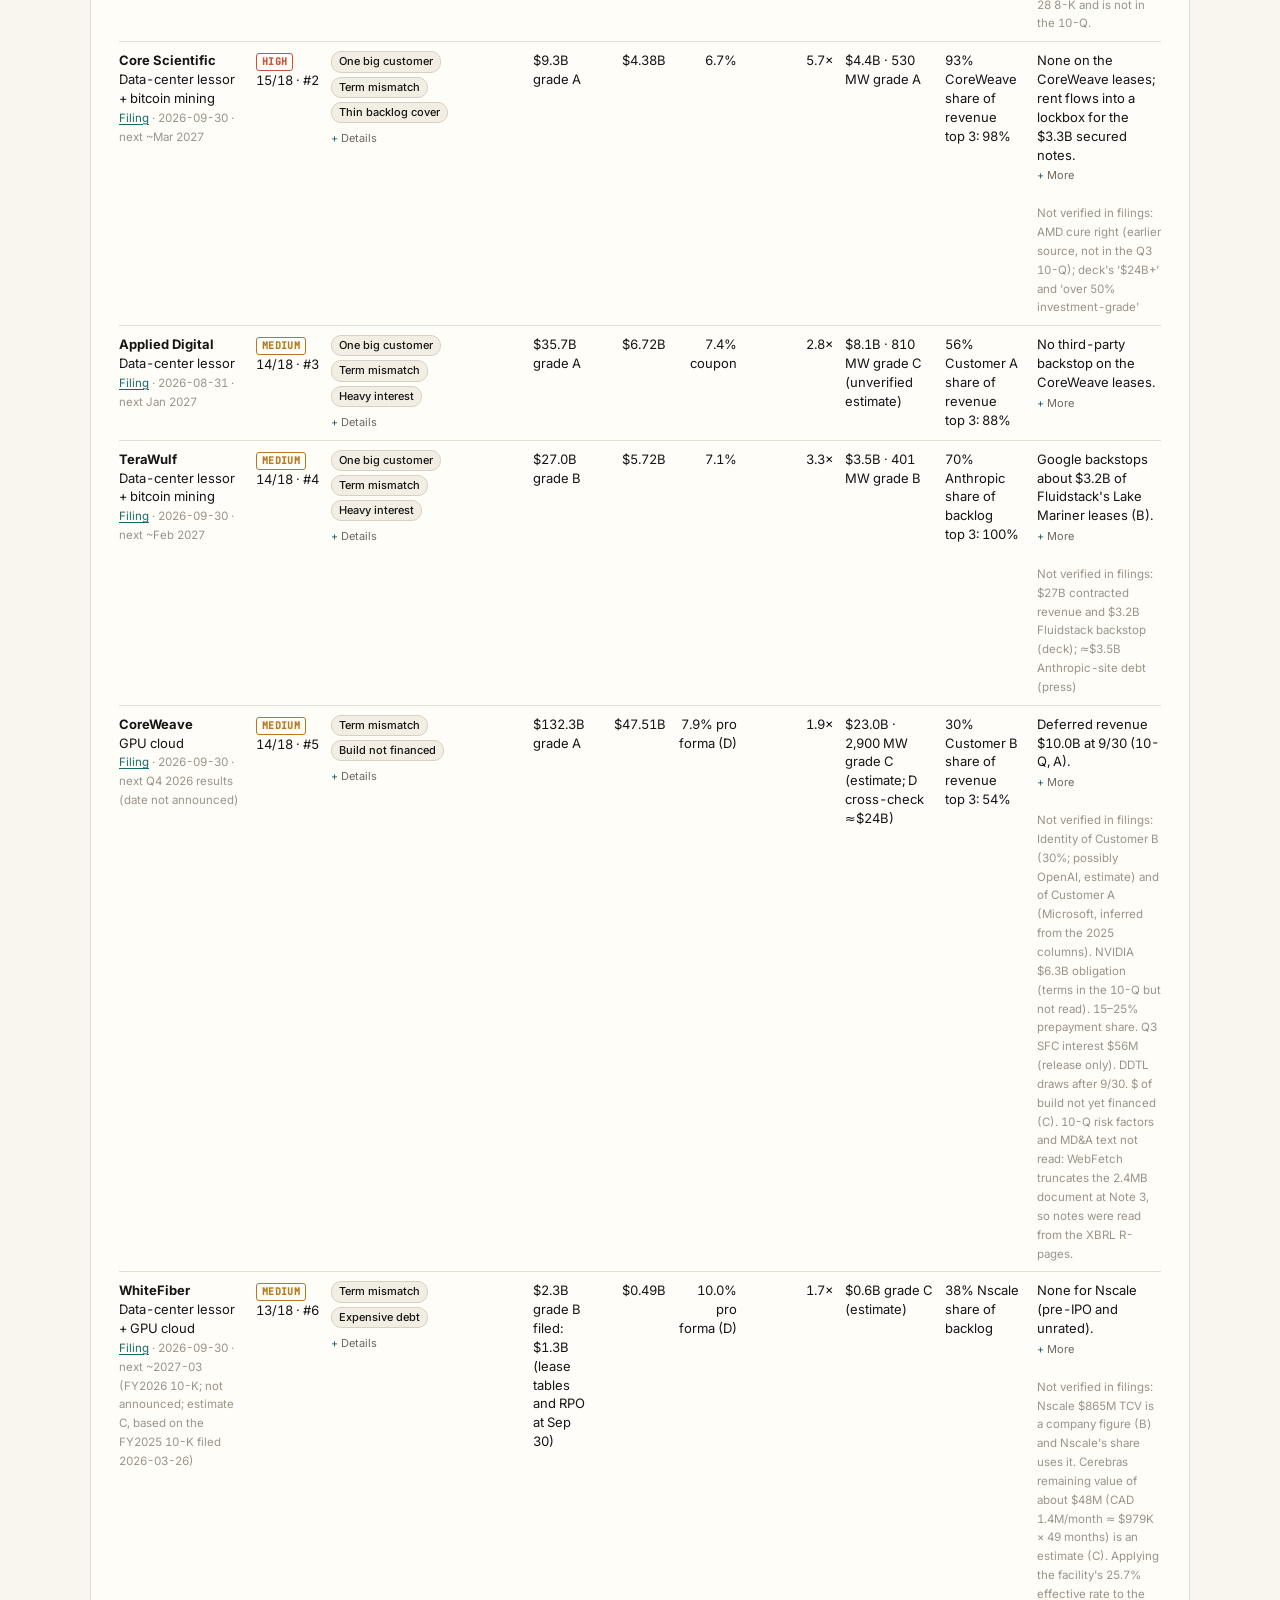
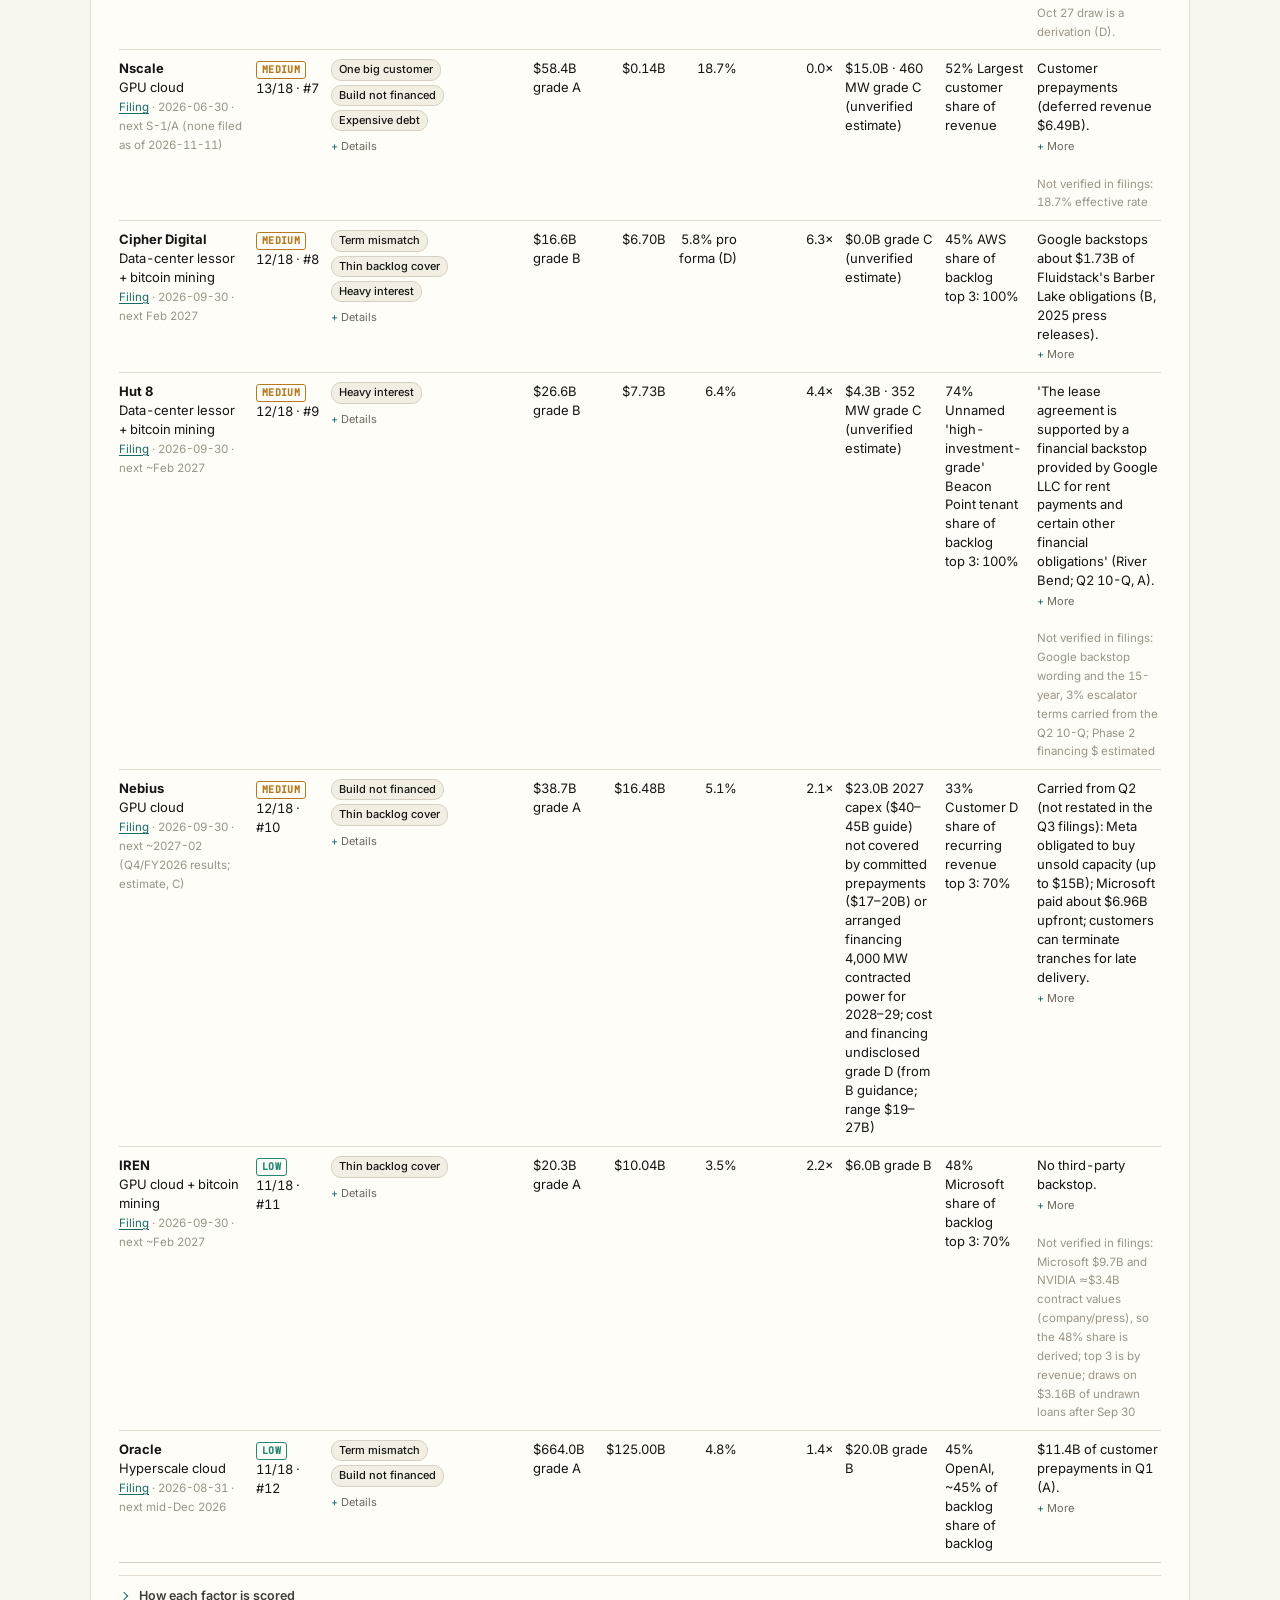
